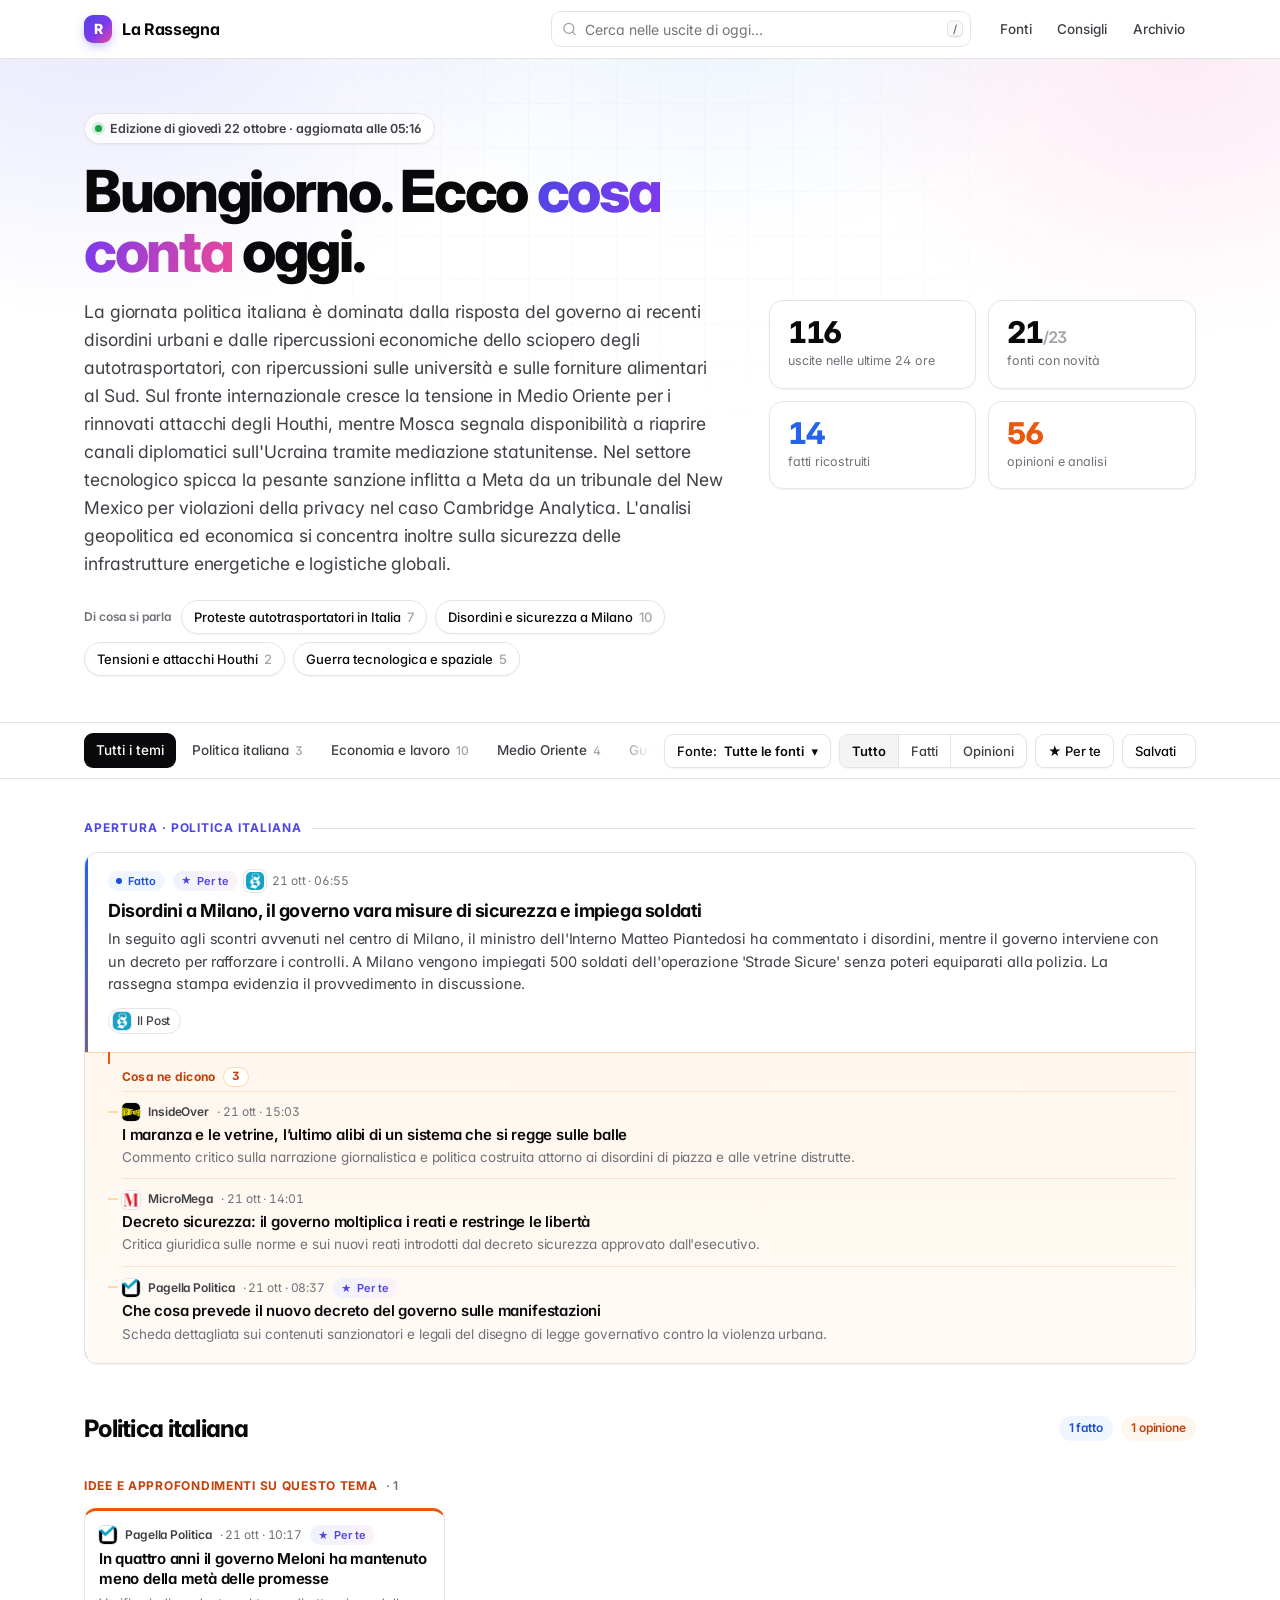
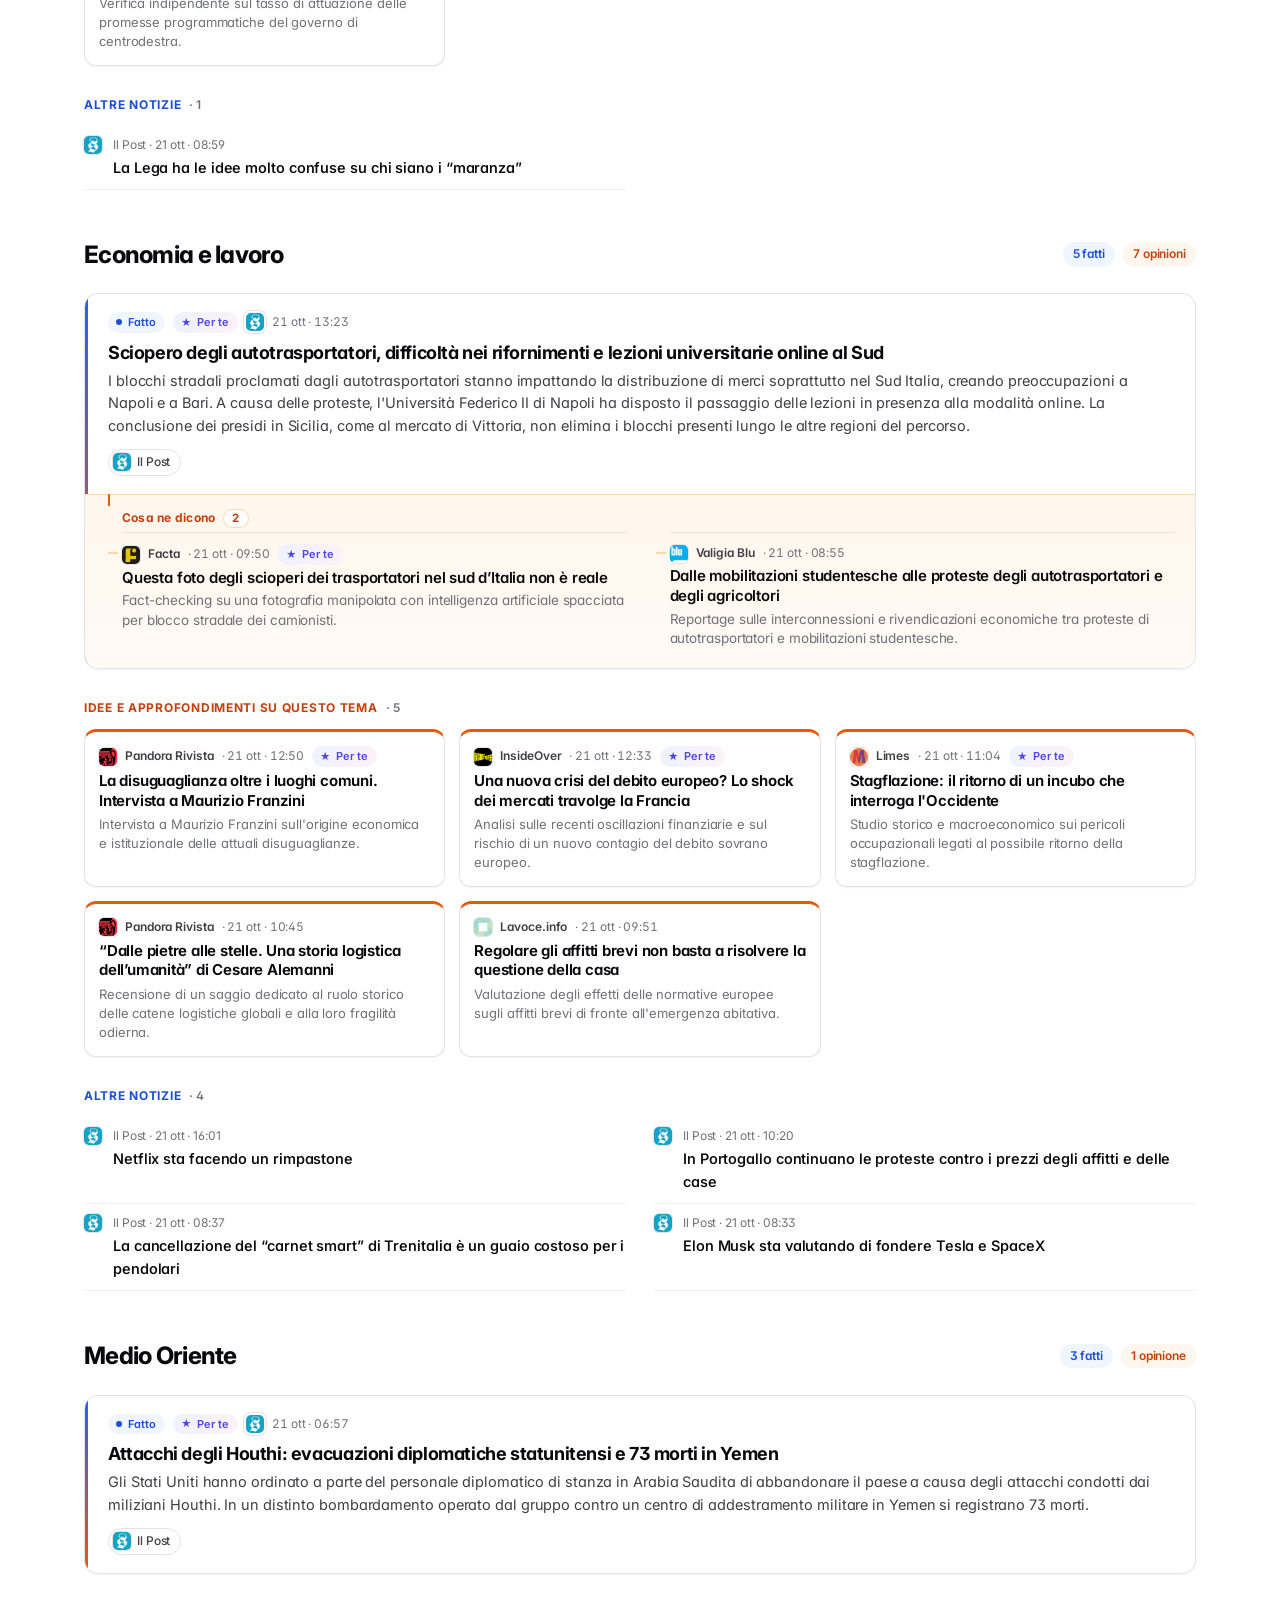
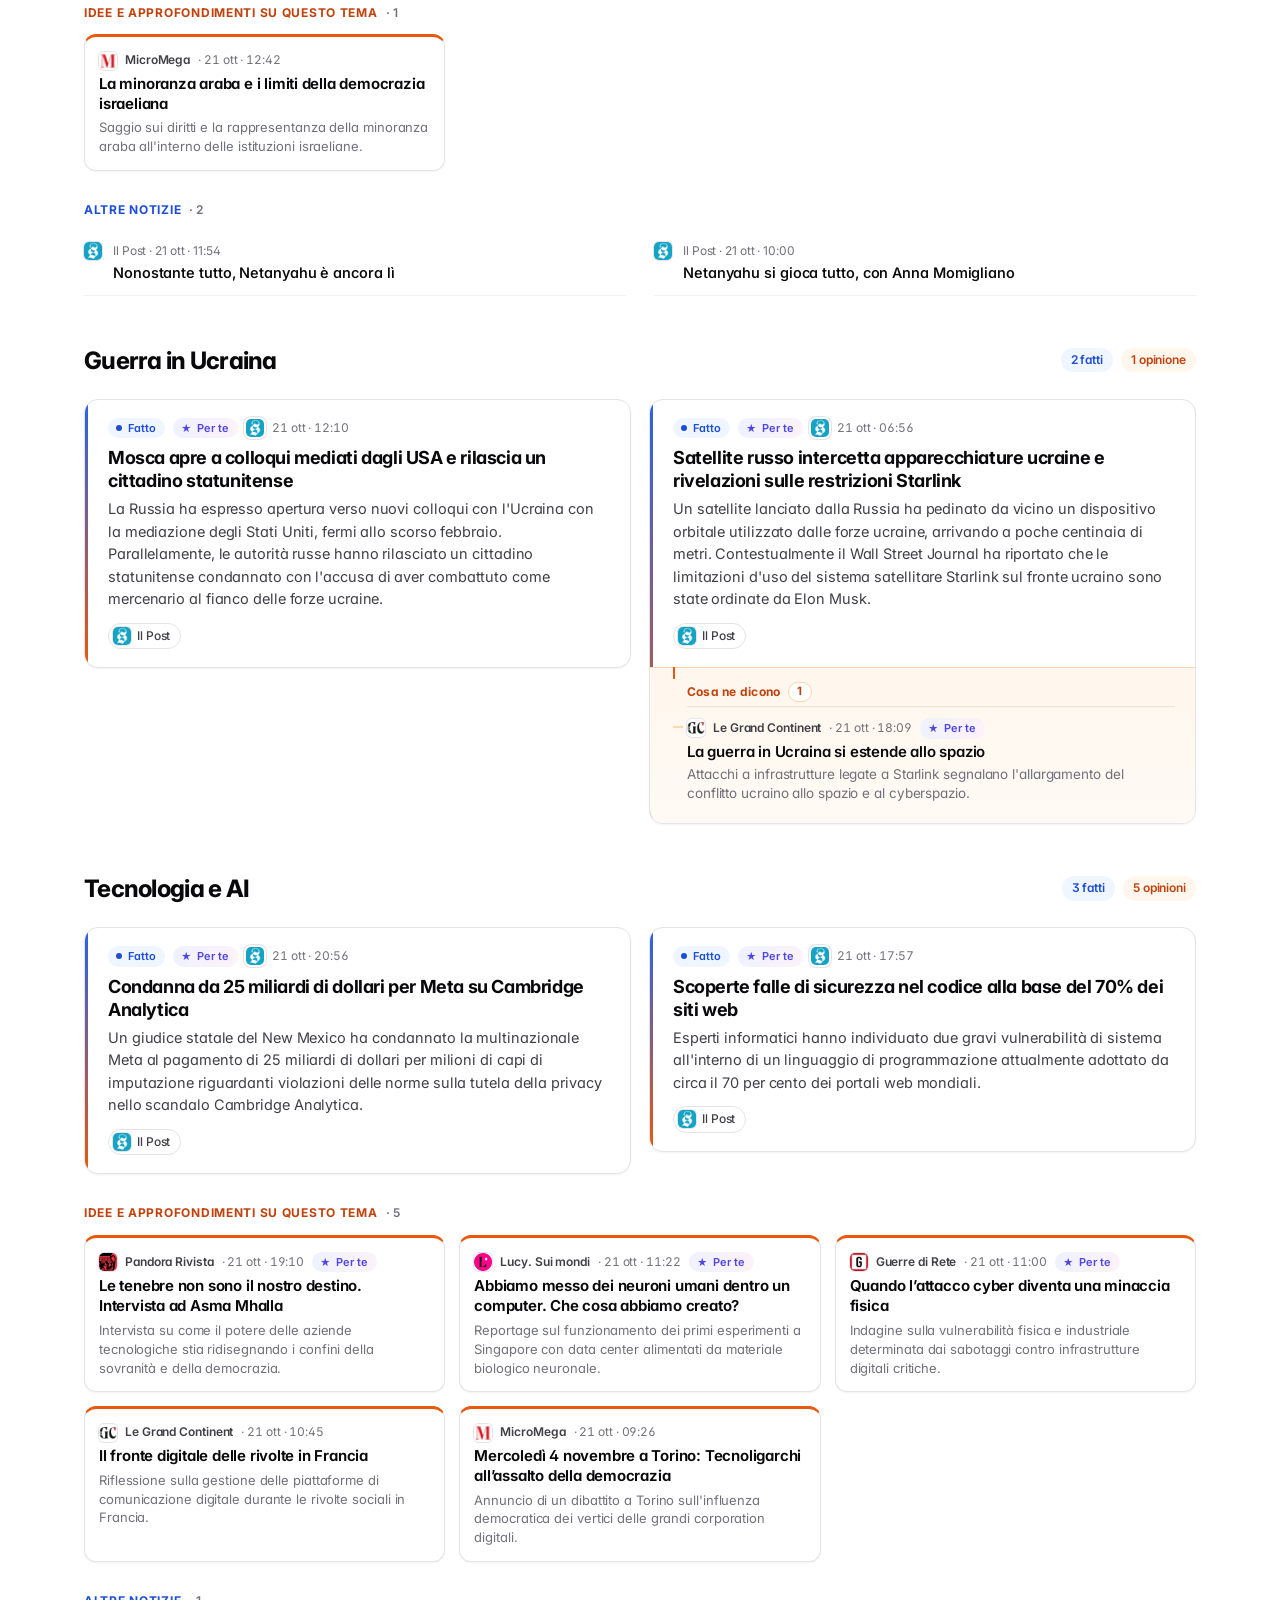
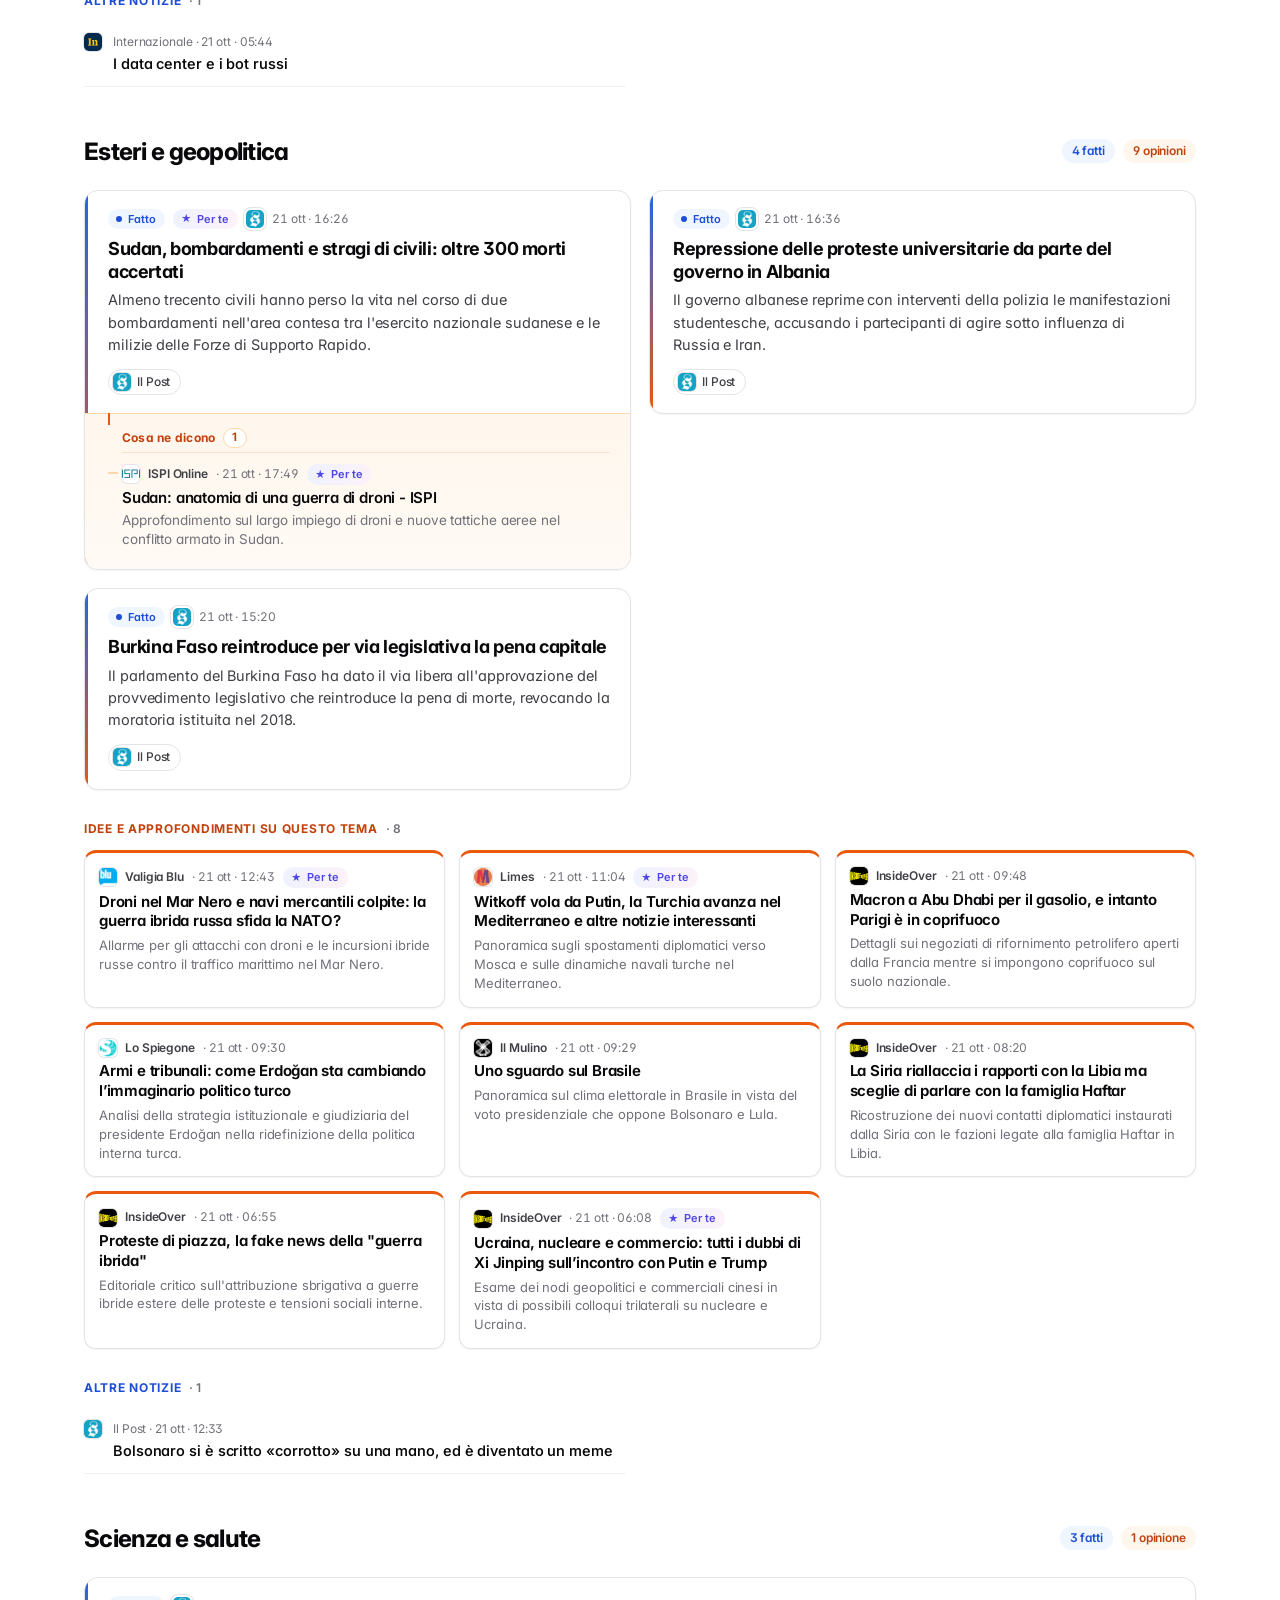
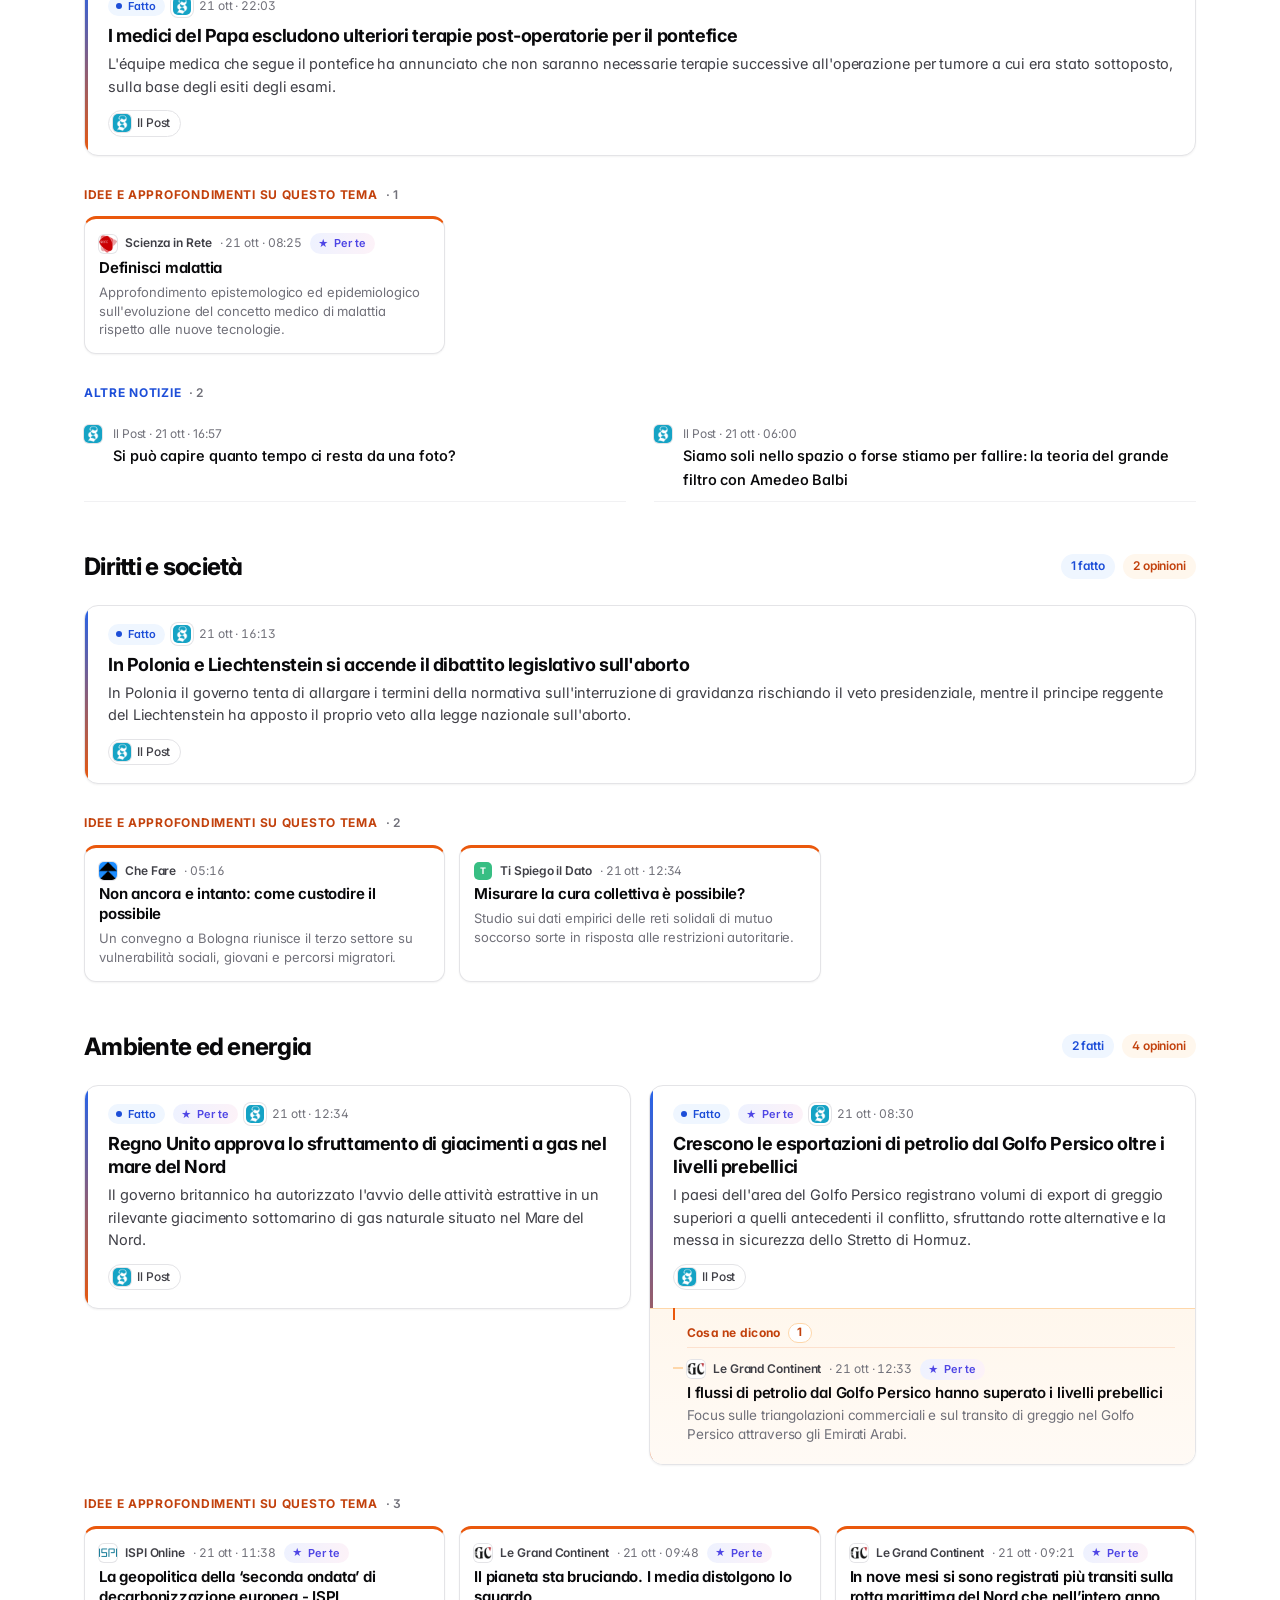
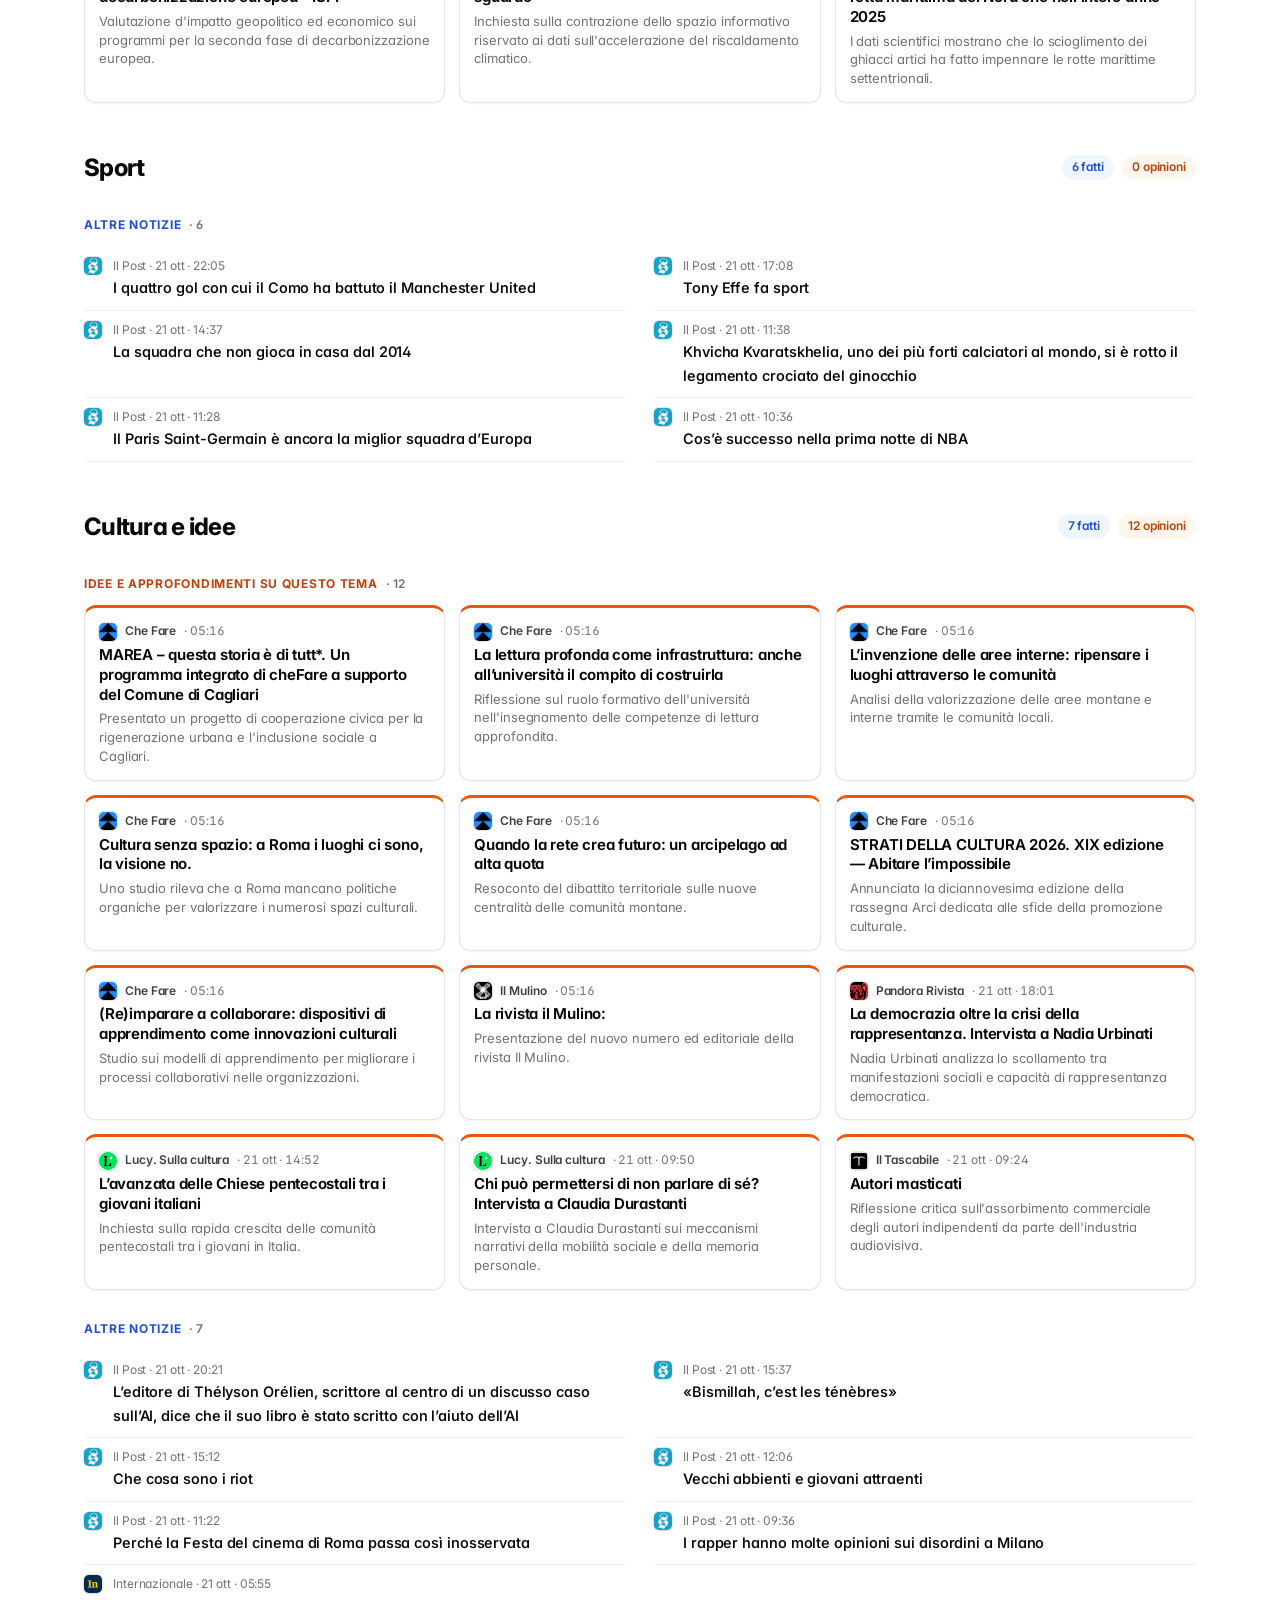
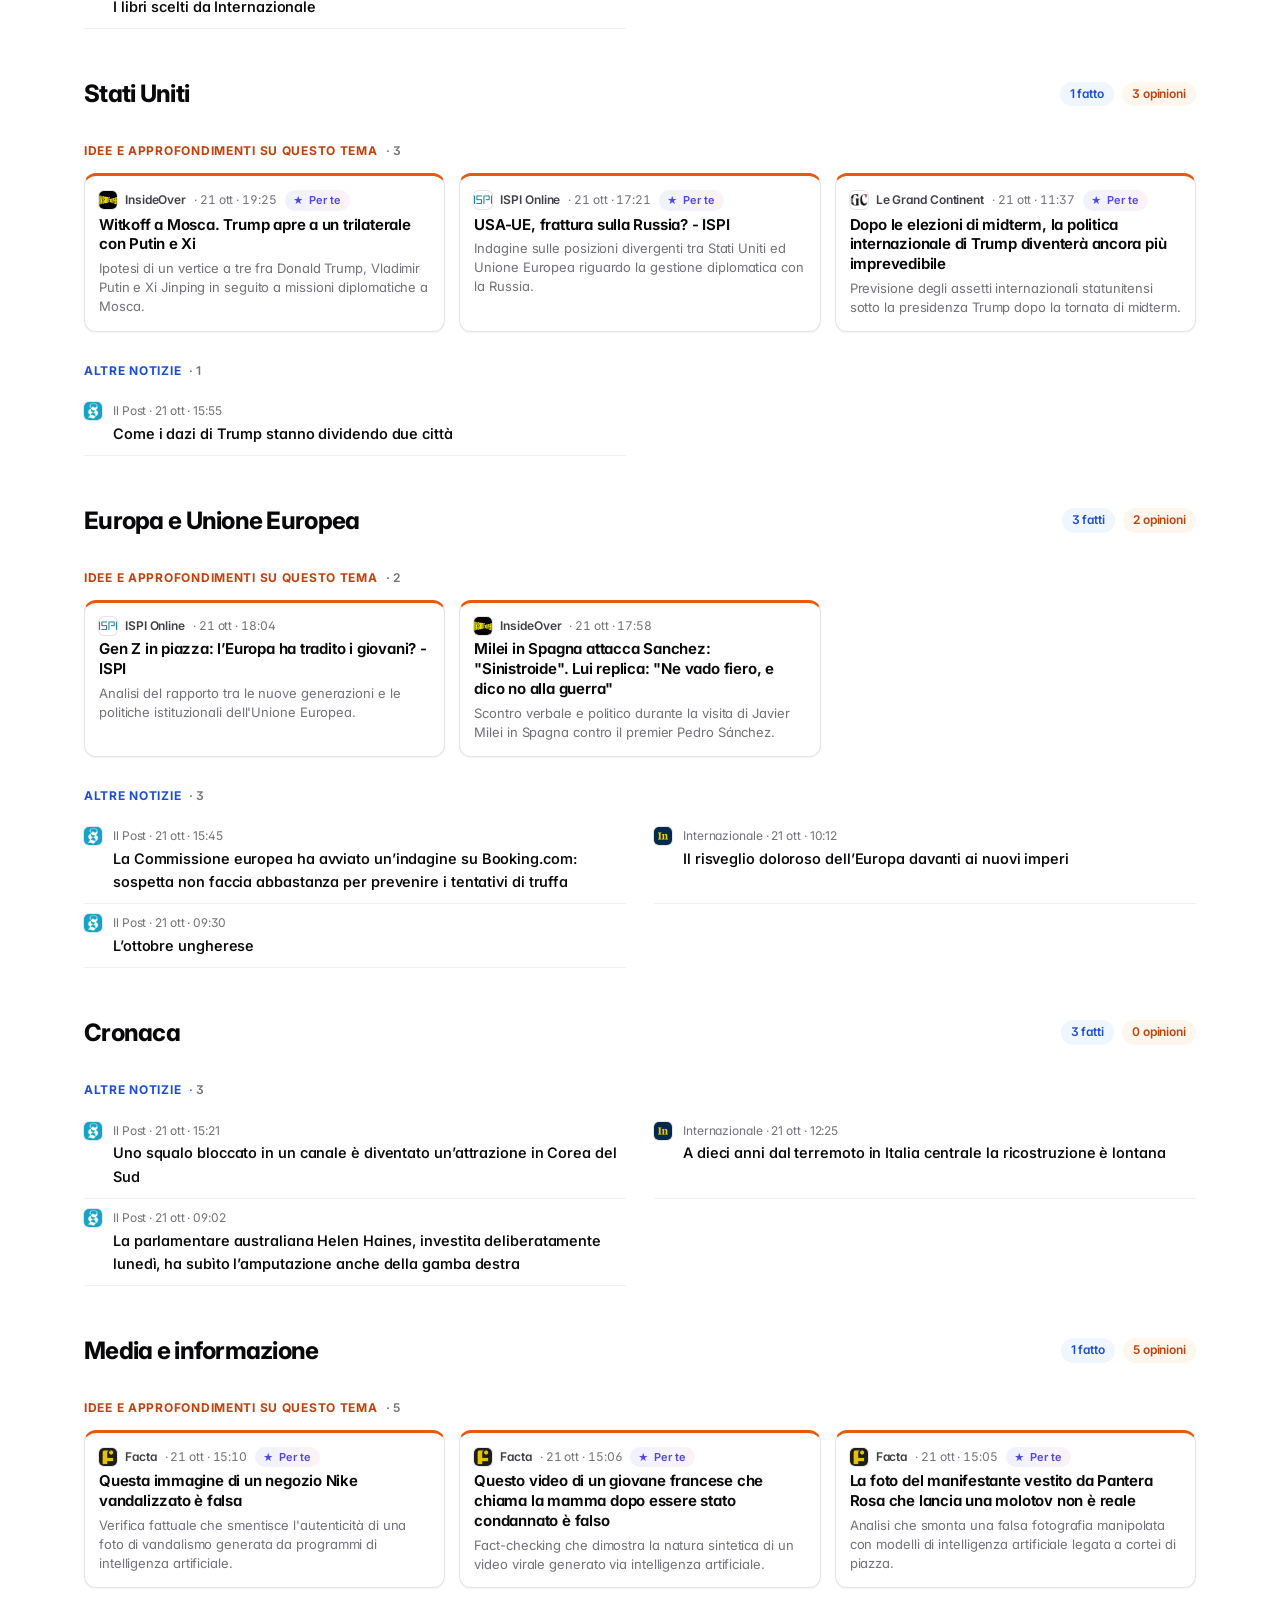
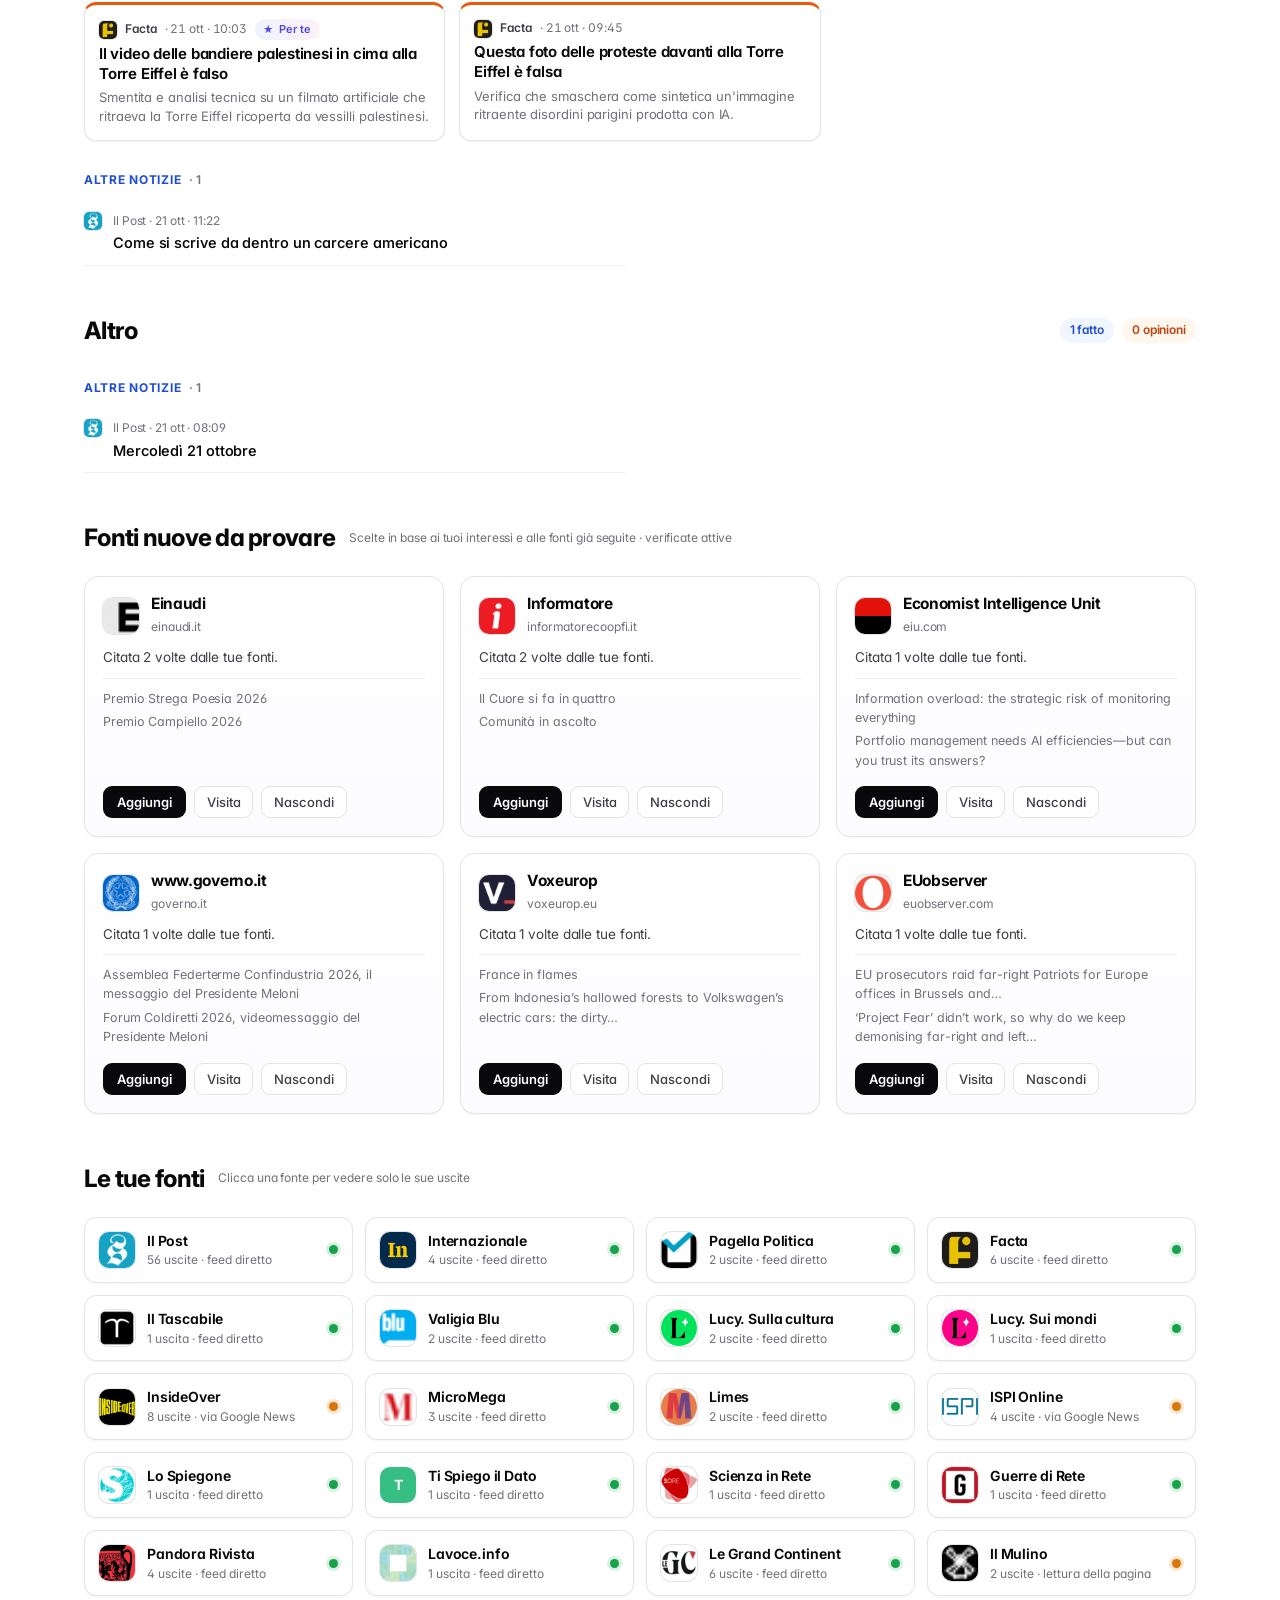
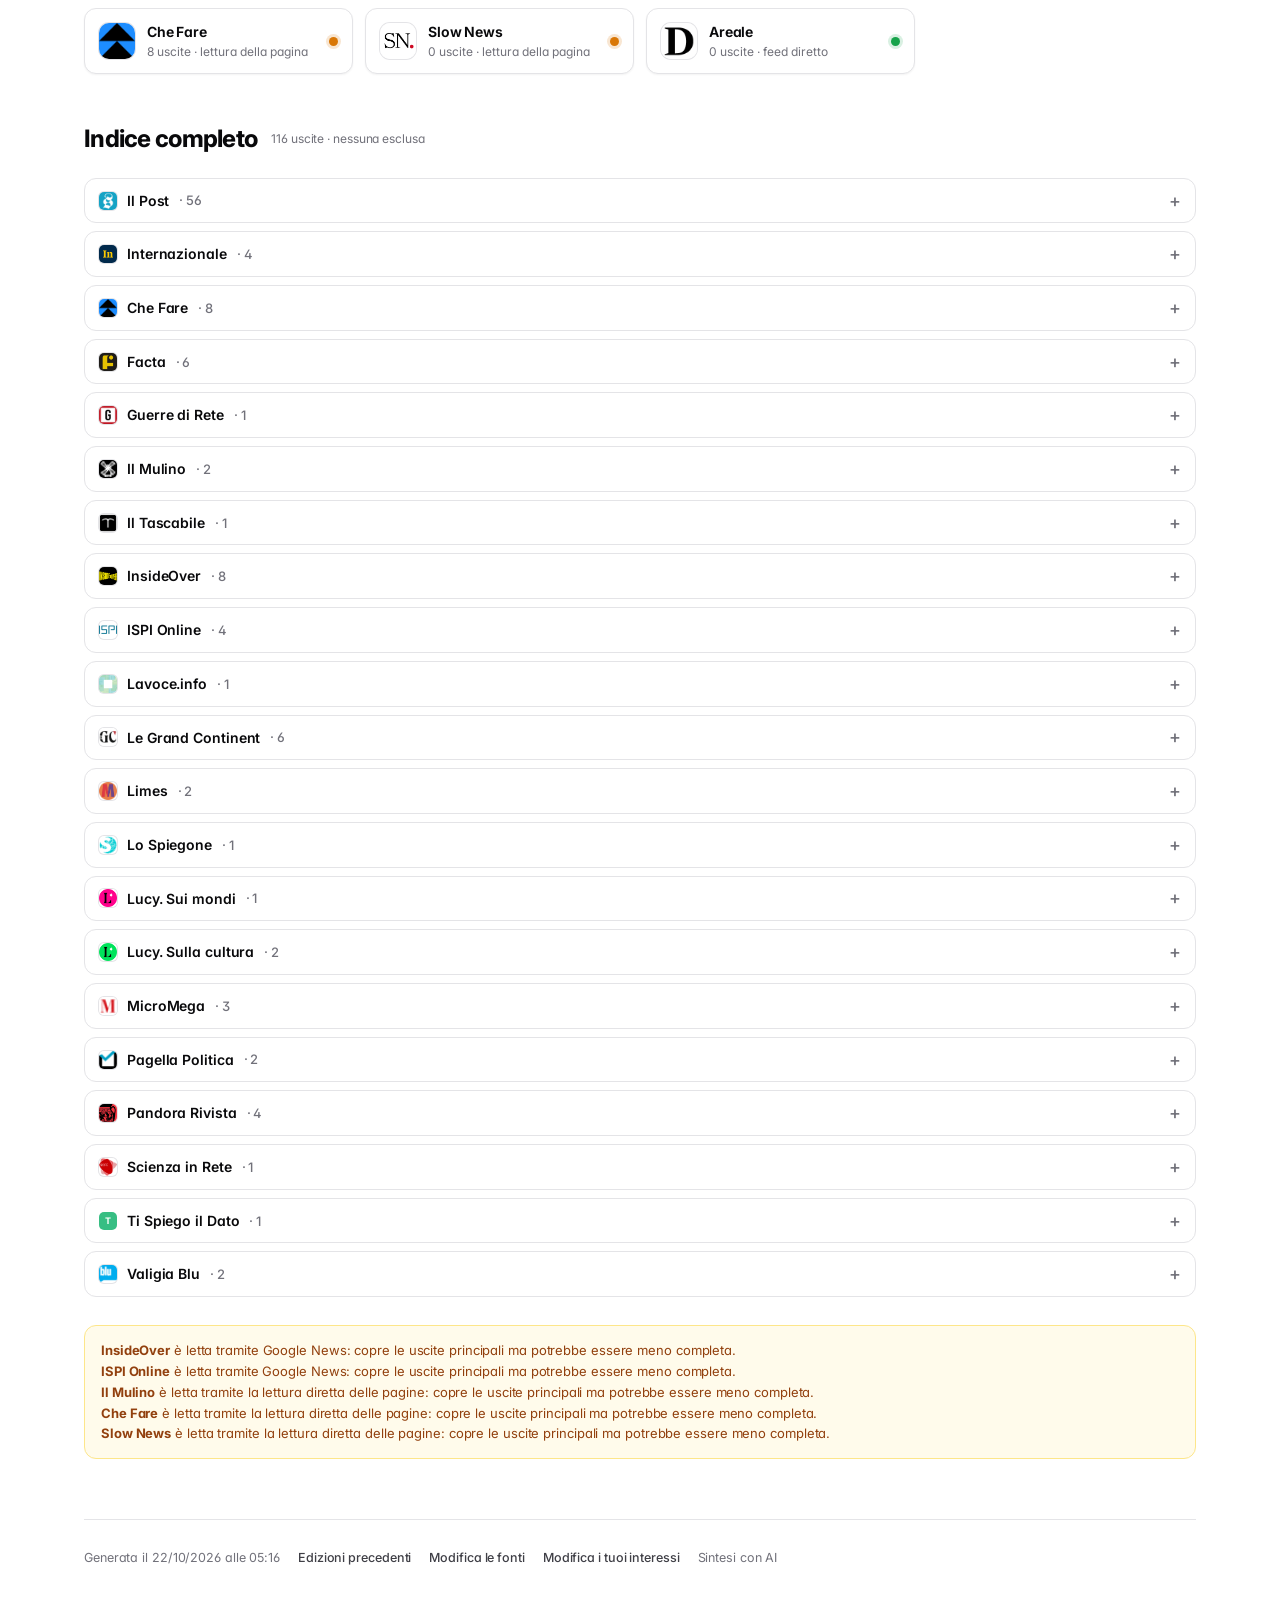
==== docs/archivio/2026-10-22.html @ 778aceac "Edizione del 2026-10-22" ====
<!doctype html><html lang="it"><head><meta charset="utf-8"><meta name="viewport" content="width=device-width,initial-scale=1"><title>La Rassegna — 22/10/2026</title><meta name="color-scheme" content="light"><link rel="preconnect" href="https://fonts.googleapis.com"><link rel="preconnect" href="https://fonts.gstatic.com" crossorigin><link rel="stylesheet" href="https://fonts.googleapis.com/css2?family=Inter:wght@400;500;600;700;800&display=swap"><style>/* La Rassegna — design chiaro: neutri zinc (come shadcn/ui), schede arrotondate, gradienti leggeri (come AstroWind).
   Blu = fatti, arancio = opinioni. Nessuna dipendenza esterna a parte il carattere Inter (con ripiego su quello di sistema). */
:root{
  --bg:#fff;--soft:#fafafa;--soft2:#f4f4f5;--fg:#09090b;--fg2:#3f3f46;--mut:#71717a;--mut2:#a1a1aa;--line:#e4e4e7;--line2:#f1f1f3;
  --brand:#4f46e5;--brand2:#7c3aed;--pink:#ec4899;
  --fact:#2563eb;--fact-ink:#1d4ed8;--fact-soft:#eff6ff;--fact-line:#bfdbfe;
  --op:#ea580c;--op-ink:#c2410c;--op-soft:#fff7ed;--op-line:#fed7aa;
  --ok:#16a34a;--warn:#d97706;--bad:#dc2626;
  --r:14px;--r2:10px;
  --sh1:0 1px 2px rgba(9,9,11,.05);
  --sh2:0 12px 32px -14px rgba(9,9,11,.22),0 2px 8px rgba(9,9,11,.05);
  color-scheme:light;
}
*{box-sizing:border-box}
html{scroll-behavior:smooth;-webkit-text-size-adjust:100%}
body{margin:0;background:var(--bg);color:var(--fg);font:15px/1.55 Inter,ui-sans-serif,-apple-system,"SF Pro Text","Segoe UI",system-ui,sans-serif;
  letter-spacing:-.006em;-webkit-font-smoothing:antialiased;font-feature-settings:"cv11","ss01"}
a{color:inherit;text-decoration:none}
a:hover{text-decoration:none}
img{display:block;max-width:100%}
button{font:inherit;color:inherit;cursor:pointer}
[hidden]{display:none!important}
.wrap{max-width:1160px;margin:0 auto;padding:0 24px}
.sn{font-size:12px;color:var(--mut)}
.num{font-variant-numeric:tabular-nums}

/* ---------- barra superiore ---------- */
.nav{position:sticky;top:0;z-index:30;background:rgba(255,255,255,.78);backdrop-filter:saturate(1.6) blur(14px);-webkit-backdrop-filter:saturate(1.6) blur(14px);border-bottom:1px solid var(--line)}
.nav-in{display:flex;align-items:center;gap:18px;height:58px}
.brand{display:flex;align-items:center;gap:10px;font-weight:700;font-size:16px;letter-spacing:-.02em}
.mark{width:28px;height:28px;border-radius:9px;background:linear-gradient(135deg,var(--brand),var(--brand2) 55%,var(--pink));color:#fff;display:grid;place-items:center;font-weight:800;font-size:14px;box-shadow:0 4px 12px -3px rgba(79,70,229,.5)}
.search{position:relative;flex:1;max-width:420px;margin-left:auto}
.search svg{position:absolute;left:11px;top:50%;transform:translateY(-50%);width:15px;height:15px;color:var(--mut2);pointer-events:none}
.search input{width:100%;height:36px;border:1px solid var(--line);border-radius:10px;background:#fff;padding:0 38px 0 33px;font:inherit;font-size:14px;color:var(--fg);outline:none;transition:border-color .15s,box-shadow .15s}
.search input:focus{border-color:var(--brand);box-shadow:0 0 0 3px rgba(79,70,229,.14)}
.search kbd{position:absolute;right:8px;top:50%;transform:translateY(-50%);font:600 11px Inter,system-ui;color:var(--mut);border:1px solid var(--line);border-bottom-width:2px;border-radius:5px;padding:0 5px;background:var(--soft)}
.links{display:flex;gap:4px}
.links a{font-size:13.5px;font-weight:500;color:var(--fg2);padding:7px 11px;border-radius:8px;transition:background .15s}
.links a:hover{background:var(--soft2)}

/* ---------- presentazione ---------- */
.hero{position:relative;overflow:hidden;border-bottom:1px solid var(--line);
  background:
   radial-gradient(52% 70% at 8% -10%,rgba(99,102,241,.16),transparent 70%),
   radial-gradient(40% 60% at 92% 0%,rgba(236,72,153,.11),transparent 70%),
   radial-gradient(46% 70% at 55% -20%,rgba(59,130,246,.12),transparent 70%),#fff}
.hero:before{content:"";position:absolute;inset:0;background-image:linear-gradient(var(--line2) 1px,transparent 1px),linear-gradient(90deg,var(--line2) 1px,transparent 1px);background-size:44px 44px;mask-image:radial-gradient(70% 90% at 50% 0%,#000,transparent 75%);-webkit-mask-image:radial-gradient(70% 90% at 50% 0%,#000,transparent 75%);opacity:.7;pointer-events:none}
.hero-in{position:relative;display:grid;grid-template-columns:minmax(0,1.5fr) minmax(0,1fr);gap:44px;padding-top:54px;padding-bottom:46px;align-items:center}
.pill{display:inline-flex;align-items:center;gap:8px;font-size:12.5px;font-weight:600;color:var(--fg2);background:rgba(255,255,255,.8);border:1px solid var(--line);border-radius:999px;padding:5px 12px 5px 10px;box-shadow:var(--sh1)}
.dot{width:7px;height:7px;border-radius:50%;background:var(--ok);box-shadow:0 0 0 3px rgba(22,163,74,.18)}
h1{font-size:clamp(34px,5.2vw,58px);line-height:1.03;letter-spacing:-.04em;font-weight:800;margin:18px 0 16px}
h1 em{font-style:normal;background:linear-gradient(100deg,var(--brand),var(--brand2) 45%,var(--pink));-webkit-background-clip:text;background-clip:text;color:transparent}
.lede{font-size:17.5px;line-height:1.6;color:var(--fg2);max-width:62ch;margin:0}
.trends{display:flex;flex-wrap:wrap;align-items:center;gap:8px;margin-top:22px}
.trends .lbl{font-size:12px;font-weight:600;color:var(--mut);margin-right:2px}
.trend{border:1px solid var(--line);background:#fff;border-radius:999px;padding:6px 12px;font-size:13px;font-weight:500;box-shadow:var(--sh1);transition:all .15s}
.trend:hover{border-color:var(--brand);color:var(--brand);transform:translateY(-1px)}
.trend[aria-pressed=true]{background:var(--fg);color:#fff;border-color:var(--fg)}
.trend i{font-style:normal;color:var(--mut2);margin-left:6px}
.stats{display:grid;grid-template-columns:1fr 1fr;gap:12px}
.stat{background:rgba(255,255,255,.82);backdrop-filter:blur(6px);border:1px solid var(--line);border-radius:var(--r);padding:16px 18px;box-shadow:var(--sh1)}
.stat b{display:block;font-size:30px;line-height:1.05;letter-spacing:-.04em;font-weight:800}
.stat span{font-size:12.5px;color:var(--mut)}
.stat.f b{color:var(--fact)}.stat.o b{color:var(--op)}

/* ---------- barra dei filtri ---------- */
.bar{position:sticky;top:58px;z-index:20;background:rgba(255,255,255,.86);backdrop-filter:saturate(1.6) blur(14px);-webkit-backdrop-filter:saturate(1.6) blur(14px);border-bottom:1px solid var(--line)}
.bar-in{display:flex;align-items:center;gap:14px;padding-top:10px;padding-bottom:10px}
.tabs{display:flex;gap:4px;overflow-x:auto;scrollbar-width:none;flex:1;min-width:0;mask-image:linear-gradient(90deg,#000 92%,transparent);-webkit-mask-image:linear-gradient(90deg,#000 92%,transparent);padding-right:24px}
.tabs::-webkit-scrollbar{display:none}
.tab{flex:none;border:0;background:transparent;padding:7px 12px;border-radius:9px;font-size:13.5px;font-weight:500;color:var(--fg2);transition:background .15s,color .15s;white-space:nowrap}
.tab:hover{background:var(--soft2)}
.tab[aria-pressed=true]{background:var(--fg);color:#fff}
.tab i{font-style:normal;color:var(--mut2);margin-left:6px;font-size:12px}
.tab[aria-pressed=true] i{color:rgba(255,255,255,.6)}
.ctrls{display:flex;align-items:center;gap:8px;flex:none}
.btn,.toggle{height:34px;border:1px solid var(--line);background:#fff;border-radius:9px;padding:0 12px;font-size:13px;font-weight:500;display:inline-flex;align-items:center;gap:7px;box-shadow:var(--sh1);transition:border-color .15s,background .15s}
.btn:hover,.toggle:hover{border-color:var(--ring,#c4c4cc);background:var(--soft)}
.toggle[aria-pressed=true]{background:var(--brand);border-color:var(--brand);color:#fff}
.toggle .n{font-size:11.5px;opacity:.75}
.seg{display:inline-flex;border:1px solid var(--line);border-radius:9px;overflow:hidden;background:#fff;box-shadow:var(--sh1)}
.seg button{height:32px;border:0;background:transparent;padding:0 12px;font-size:13px;font-weight:500;color:var(--fg2)}
.seg button+button{border-left:1px solid var(--line)}
.seg button[aria-pressed=true]{background:var(--soft2);color:var(--fg);font-weight:600}
.seg button[data-kind=fatti][aria-pressed=true]{background:var(--fact-soft);color:var(--fact-ink)}
.seg button[data-kind=opinioni][aria-pressed=true]{background:var(--op-soft);color:var(--op-ink)}
.pop{position:relative}
.menu{position:absolute;right:0;top:calc(100% + 8px);width:300px;max-height:420px;overflow:auto;background:#fff;border:1px solid var(--line);border-radius:12px;box-shadow:var(--sh2);padding:6px;z-index:40}
.menu h6{margin:8px 10px 4px;font-size:11px;letter-spacing:.06em;text-transform:uppercase;color:var(--mut);font-weight:600}
.menu button{width:100%;display:flex;align-items:center;gap:10px;border:0;background:transparent;border-radius:8px;padding:7px 10px;text-align:left;font-size:13.5px}
.menu button:hover{background:var(--soft2)}
.menu button[aria-pressed=true]{background:var(--soft2);font-weight:600}
.menu button i{margin-left:auto;font-style:normal;color:var(--mut);font-size:12px}
.menu button[disabled]{opacity:.45;cursor:default}
.reset{border:0;background:none;color:var(--brand);font-size:13px;font-weight:600;padding:0 4px}
.stato-filtri{padding:0 0 10px;font-size:12.5px;color:var(--mut)}

/* ---------- loghi ---------- */
.lg{width:18px;height:18px;border-radius:5px;object-fit:contain;background:#fff;flex:none;box-shadow:0 0 0 1px var(--line)}
.lg.xl{width:36px;height:36px;border-radius:10px}
.lg.fb{display:inline-grid;place-items:center;color:#fff;font-weight:700;font-size:9px;box-shadow:none}
.lg.xl.fb{font-size:14px}
.stack{display:inline-flex}
.stack .lg{margin-left:-5px;box-shadow:0 0 0 2px #fff,0 0 0 3px var(--line)}
.stack .lg:first-child{margin-left:0}

/* ---------- etichette ---------- */
.badge{display:inline-flex;align-items:center;gap:6px;font-size:11px;font-weight:600;border-radius:999px;padding:2px 9px 2px 8px;line-height:1.5;letter-spacing:0}
.badge:before{content:"";width:6px;height:6px;border-radius:50%;background:currentColor}
.badge.f{background:var(--fact-soft);color:var(--fact-ink)}
.badge.o{background:var(--op-soft);color:var(--op-ink)}
.badge.per{background:linear-gradient(100deg,#eef2ff,#fdf2f8);color:var(--brand)}
.badge.per:before{content:"★";width:auto;height:auto;background:none;font-size:10px}
.badge.ok{background:#f0fdf4;color:#15803d}.badge.warn{background:#fffbeb;color:#b45309}.badge.bad{background:#fef2f2;color:#b91c1c}

/* ---------- sezioni ---------- */
main{padding-bottom:40px}
section.sez{padding-top:46px;scroll-margin-top:130px}
.sez-h{display:flex;align-items:center;gap:14px;margin-bottom:20px;flex-wrap:wrap}
.sez-h h2{margin:0;font-size:24px;font-weight:750;letter-spacing:-.03em}
.sez-h .cnt{display:flex;gap:8px;margin-left:auto}
.cnt b{font-size:12px;font-weight:600;border-radius:999px;padding:3px 10px}
.cnt .f{background:var(--fact-soft);color:var(--fact-ink)}.cnt .o{background:var(--op-soft);color:var(--op-ink)}
.grid{display:grid;grid-template-columns:repeat(2,minmax(0,1fr));gap:18px;align-items:start}
.grid .dossier:only-child{grid-column:1/-1}
.grid .dossier:only-child .thread{columns:2 320px;column-gap:28px}
.grid .dossier:only-child .thread-h{column-span:all}
.grid .dossier:only-child .op{break-inside:avoid}
.eyebrow{display:flex;align-items:center;gap:10px;margin:40px 0 14px;font-size:12px;font-weight:700;letter-spacing:.08em;text-transform:uppercase;color:var(--brand)}
.eyebrow:after{content:"";flex:1;height:1px;background:var(--line)}

/* ---------- fatto con le sue opinioni ---------- */
.dossier{position:relative;background:#fff;border:1px solid var(--line);border-radius:var(--r);box-shadow:var(--sh1);overflow:hidden;
  transition:box-shadow .2s,border-color .2s,transform .2s}
.dossier:hover{box-shadow:var(--sh2);border-color:#d4d4d8;transform:translateY(-1px)}
.dossier:before{content:"";position:absolute;left:0;top:0;bottom:0;width:3px;background:linear-gradient(180deg,var(--fact),var(--op))}
.fact{display:flex;gap:16px;justify-content:space-between;align-items:flex-start;padding:18px 20px 18px 23px}
.fact-body{min-width:0}
.meta{display:flex;align-items:center;gap:8px;flex-wrap:wrap;margin-bottom:8px;font-size:12px;color:var(--mut)}
.dossier h3{margin:0 0 6px;font-size:18px;line-height:1.28;font-weight:700;letter-spacing:-.022em}
.dossier h3 a:hover,.op .t:hover,.fcard .t:hover,.oth a:hover{color:var(--brand)}
.txt{margin:0;color:var(--fg2);font-size:14.5px;line-height:1.55}
.chips{display:flex;flex-wrap:wrap;gap:6px;margin-top:12px}
.schip{display:inline-flex;align-items:center;gap:6px;border:1px solid var(--line);background:#fff;border-radius:999px;padding:3px 10px 3px 4px;font-size:12px;font-weight:500;color:var(--fg2);transition:all .15s}
.schip:hover{border-color:var(--fact);color:var(--fact-ink);background:var(--fact-soft)}
.thumb{flex:none;display:block;border-radius:10px;overflow:hidden;background:var(--soft2);width:96px;height:96px;box-shadow:0 0 0 1px var(--line)}
.thumb img{width:100%;height:100%;object-fit:cover;transition:transform .35s}
.dossier:hover .thumb img,.op:hover .thumb img,.fcard:hover .thumb img{transform:scale(1.05)}
.thumb.sm{width:56px;height:56px;border-radius:8px}
.thread{background:linear-gradient(180deg,var(--op-soft),#fffaf5);border-top:1px solid var(--op-line);padding:12px 20px 8px 23px;position:relative}
.thread:before{content:"";position:absolute;left:23px;top:-1px;width:2px;height:12px;background:var(--op)}
.thread-h{display:flex;align-items:center;gap:8px;margin:2px 0 4px 14px;font-size:12px;font-weight:700;color:var(--op-ink);letter-spacing:.02em}
.thread-h b{background:#fff;border:1px solid var(--op-line);border-radius:999px;padding:0 8px;font-size:11.5px}
.op{display:flex;gap:12px;padding:11px 0;border-top:1px solid rgba(234,88,12,.14);margin-left:14px;position:relative}
.op:first-of-type{border-top:0}
.op:before{content:"";position:absolute;left:-14px;top:19px;width:10px;height:2px;background:var(--op-line)}
.op-body{min-width:0;flex:1}
.op .meta{margin-bottom:3px}
.op .who{font-weight:600;color:var(--fg2)}
.op .t{display:block;font-size:15px;line-height:1.35;font-weight:600;letter-spacing:-.012em}
.op p{margin:3px 0 0;font-size:13.5px;line-height:1.45;color:var(--mut)}

/* collegamenti in contesto (filtri attivi) */
.dossier.ctx .txt,.dossier.ctx .chips,.dossier.ctx .thumb,.dossier.ctx .meta{display:none}
.dossier.ctx h3{font-size:14px;color:var(--mut);font-weight:600;margin:0}
.dossier.ctx .fact{padding-top:12px;padding-bottom:12px}

/* ---------- opinioni senza un fatto, notizie minori ---------- */
.sub{margin-top:30px}
.sub-h{display:flex;align-items:center;gap:8px;margin-bottom:12px;font-size:12px;font-weight:700;letter-spacing:.06em;text-transform:uppercase}
.sub-h.o{color:var(--op-ink)}.sub-h.f{color:var(--fact-ink)}
.sub-h b{font-weight:600;color:var(--mut);text-transform:none;letter-spacing:0}
.fcards{display:grid;grid-template-columns:repeat(3,minmax(0,1fr));gap:14px}
.fcard{display:flex;gap:12px;background:#fff;border:1px solid var(--line);border-top:3px solid var(--op);border-radius:12px;padding:14px;box-shadow:var(--sh1);transition:box-shadow .2s,transform .2s,border-color .2s;position:relative}
.fcard:hover{box-shadow:var(--sh2);transform:translateY(-1px);border-color:#d4d4d8;border-top-color:var(--op)}
.fcard .t{display:block;font-size:15px;line-height:1.32;font-weight:650;letter-spacing:-.014em}
.fcard p{margin:5px 0 0;font-size:13px;line-height:1.45;color:var(--mut);display:-webkit-box;-webkit-line-clamp:3;-webkit-box-orient:vertical;overflow:hidden}
.fcard .meta{margin-bottom:4px}
.oth{list-style:none;margin:0;padding:0;display:grid;grid-template-columns:repeat(2,minmax(0,1fr));gap:0 28px}
.oth li{display:flex;gap:11px;align-items:flex-start;padding:10px 0;border-bottom:1px solid var(--line2);position:relative}
.oth a{font-size:14.5px;line-height:1.38;font-weight:550}
.oth .sn{display:block;margin-bottom:1px}

/* ---------- azioni sugli articoli ---------- */
.acts{position:absolute;top:10px;right:10px;display:flex;gap:2px;opacity:0;transition:opacity .15s;background:rgba(255,255,255,.92);border:1px solid var(--line);border-radius:9px;padding:2px;box-shadow:var(--sh1)}
.dossier:hover>.acts,.fcard:hover .acts,.op:hover .acts,.oth li:hover .acts,.acts.on{opacity:1}
.op .acts{top:8px;right:0}.oth .acts{top:6px;right:0}
.ic{width:28px;height:28px;border:0;background:transparent;border-radius:7px;display:grid;place-items:center;color:var(--mut);transition:background .15s,color .15s}
.ic:hover{background:var(--soft2);color:var(--fg)}
.ic svg{width:15px;height:15px}
.ic[aria-pressed=true][data-act=up]{color:var(--ok)}.ic[aria-pressed=true][data-act=down]{color:var(--bad)}.ic[aria-pressed=true][data-act=save]{color:var(--brand)}
.ic[aria-pressed=true]{background:var(--soft2)}
.letto h3 a,.letto .t,.letto.oth a{color:var(--mut2)}
.letto .txt,.letto p{color:var(--mut2)}

/* ---------- fonti ---------- */
.fonti-grid{display:grid;grid-template-columns:repeat(auto-fill,minmax(230px,1fr));gap:12px}
.fonte{display:flex;align-items:center;gap:12px;background:#fff;border:1px solid var(--line);border-radius:12px;padding:12px 14px;text-align:left;box-shadow:var(--sh1);transition:all .15s;width:100%}
.fonte:hover{border-color:#d4d4d8;box-shadow:var(--sh2);transform:translateY(-1px)}
.fonte b{display:block;font-size:14px;font-weight:650;letter-spacing:-.01em}
.fonte span{display:block;font-size:12px;color:var(--mut)}
.fonte .st{margin-left:auto;flex:none}
.stato-dot{width:9px;height:9px;border-radius:50%;background:var(--ok);box-shadow:0 0 0 3px rgba(22,163,74,.16)}
.stato-dot.warn{background:var(--warn);box-shadow:0 0 0 3px rgba(217,119,6,.18)}.stato-dot.bad{background:var(--bad);box-shadow:0 0 0 3px rgba(220,38,38,.16)}

/* ---------- fonti consigliate ---------- */
.sugg-grid{display:grid;grid-template-columns:repeat(3,minmax(0,1fr));gap:16px}
.sugg{background:linear-gradient(180deg,#fff,#fcfcff);border:1px solid var(--line);border-radius:var(--r);padding:18px;box-shadow:var(--sh1);display:flex;flex-direction:column;gap:10px;transition:all .2s}
.sugg:hover{box-shadow:var(--sh2);transform:translateY(-1px)}
.sugg-top{display:flex;gap:12px;align-items:center}
.sugg-top b{display:block;font-size:15.5px;font-weight:700;letter-spacing:-.02em;line-height:1.2}
.sugg-top span{font-size:12px;color:var(--mut)}
.sugg p{margin:0;font-size:13.5px;color:var(--fg2);line-height:1.5}
.sugg ul{margin:0;padding:0;list-style:none;font-size:12.5px;color:var(--mut);border-top:1px solid var(--line2);padding-top:8px}
.sugg li{padding:2px 0}.sugg li a:hover{color:var(--brand)}
.sugg-act{display:flex;gap:8px;margin-top:auto;padding-top:4px;flex-wrap:nowrap}.sugg-act>*{white-space:nowrap}
.btn-p{height:32px;border:0;border-radius:9px;background:var(--fg);color:#fff;padding:0 14px;font-size:13px;font-weight:600;transition:background .15s}
.btn-p:hover{background:var(--brand)}
.btn-g{height:32px;border:1px solid var(--line);border-radius:9px;background:#fff;color:var(--fg2);padding:0 12px;font-size:13px;font-weight:500}
.btn-g:hover{background:var(--soft2)}

/* ---------- indice completo, avvisi, piè di pagina ---------- */
.full details{border:1px solid var(--line);border-radius:12px;margin-bottom:8px;background:#fff;overflow:hidden}
.full summary{display:flex;align-items:center;gap:10px;cursor:pointer;list-style:none;padding:11px 14px;font-size:14px;font-weight:600}
.full summary::-webkit-details-marker{display:none}
.full summary:after{content:"+";margin-left:auto;color:var(--mut);font-weight:500;font-size:18px;line-height:1}
.full details[open] summary:after{content:"–"}
.full summary i{font-style:normal;color:var(--mut);font-weight:500;font-size:13px}
.full ul{list-style:none;margin:0;padding:0 14px 10px}
.full li{padding:6px 0 6px 12px;font-size:14px;line-height:1.4;border-left:2px solid var(--fact-line);margin-top:4px}
.full li.p{border-left-color:var(--op-line)}
.full li span{font-size:11.5px;color:var(--mut);margin-right:8px}
.full li a:hover{color:var(--brand)}
.avvisi{margin-top:28px;border:1px solid #fde68a;background:#fffbeb;border-radius:12px;padding:14px 16px;font-size:13px;color:#92400e;line-height:1.6}
.avvisi b{font-weight:700}
.foot{margin-top:60px;border-top:1px solid var(--line);padding:28px 0 60px;font-size:12.5px;color:var(--mut);display:flex;gap:18px;flex-wrap:wrap;align-items:center}
.foot a{color:var(--fg2);font-weight:500}.foot a:hover{color:var(--brand)}
.vuoto{border:1px dashed var(--line);border-radius:var(--r);padding:48px 20px;text-align:center;color:var(--mut);margin-top:30px}
.toast{position:fixed;left:50%;bottom:26px;transform:translate(-50%,20px);background:var(--fg);color:#fff;padding:11px 18px;border-radius:11px;font-size:13.5px;opacity:0;pointer-events:none;transition:all .25s;z-index:60;box-shadow:var(--sh2);max-width:90vw}
.toast.on{opacity:1;transform:translate(-50%,0)}

/* ---------- movimento ---------- */
.js .rv{opacity:0;transform:translateY(10px);transition:opacity .5s ease,transform .5s ease}
.js .rv.in{opacity:1;transform:none}
@media (prefers-reduced-motion:reduce){.js .rv{opacity:1;transform:none;transition:none}*{transition:none!important;scroll-behavior:auto!important}}

/* ---------- adattamento ---------- */
@media(max-width:1000px){.hero-in{grid-template-columns:1fr;gap:26px;padding-top:36px}.stats{grid-template-columns:repeat(4,1fr)}.fcards,.sugg-grid{grid-template-columns:repeat(2,minmax(0,1fr))}.bar-in{flex-wrap:wrap}.ctrls{flex-wrap:wrap}}
@media(max-width:820px){.grid,.oth{grid-template-columns:1fr}.stats{grid-template-columns:repeat(2,1fr)}.links{display:none}.search{max-width:none}.bar{position:static}}
@media(max-width:600px){.lede{font-size:15.5px;line-height:1.55}h1{font-size:34px}.wrap{padding:0 16px}.fcards,.sugg-grid{grid-template-columns:1fr}.thumb{width:72px;height:72px}.fact{padding:16px 16px 16px 19px;gap:12px}.thread{padding-left:19px;padding-right:14px}.acts{opacity:1;background:none;border:0;box-shadow:none}.nav-in{gap:10px}.brand span:last-child{display:none}.menu{position:fixed;left:12px;right:12px;width:auto;top:auto;bottom:12px}}
</style></head><body><header class="nav"><div class="wrap nav-in"><a class="brand" href="../"><span class="mark">R</span><span>La Rassegna</span></a><label class="search"><svg viewBox="0 0 24 24" fill="none" stroke="currentColor" stroke-width="2" stroke-linecap="round" stroke-linejoin="round"><circle cx="11" cy="11" r="8"/><path d="m21 21-4.3-4.3"/></svg><input id="q" type="search" placeholder="Cerca nelle uscite di oggi…" autocomplete="off"><kbd>/</kbd></label><nav class="links"><a href="#fonti">Fonti</a><a href="#consigli">Consigli</a><a href="./">Archivio</a></nav></div></header><section class="hero"><div class="wrap hero-in"><div><span class="pill"><span class="dot"></span>Edizione di giovedì 22 ottobre · aggiornata alle 05:16</span><h1>Buongiorno. Ecco <em>cosa conta</em> oggi.</h1><p class="lede">La giornata politica italiana è dominata dalla risposta del governo ai recenti disordini urbani e dalle ripercussioni economiche dello sciopero degli autotrasportatori, con ripercussioni sulle università e sulle forniture alimentari al Sud. Sul fronte internazionale cresce la tensione in Medio Oriente per i rinnovati attacchi degli Houthi, mentre Mosca segnala disponibilità a riaprire canali diplomatici sull&#x27;Ucraina tramite mediazione statunitense. Nel settore tecnologico spicca la pesante sanzione inflitta a Meta da un tribunale del New Mexico per violazioni della privacy nel caso Cambridge Analytica. L&#x27;analisi geopolitica ed economica si concentra inoltre sulla sicurezza delle infrastrutture energetiche e logistiche globali.</p><div class="trends"><span class="lbl">Di cosa si parla</span><button class="trend" data-trend="t0">Proteste autotrasportatori in Italia<i>7</i></button><button class="trend" data-trend="t1">Disordini e sicurezza a Milano<i>10</i></button><button class="trend" data-trend="t2">Tensioni e attacchi Houthi<i>2</i></button><button class="trend" data-trend="t3">Guerra tecnologica e spaziale<i>5</i></button></div></div><div class="stats"><div class="stat"><b class="num">116</b><span>uscite nelle ultime 24 ore</span></div><div class="stat"><b class="num">21<small style="font-size:16px;color:var(--mut2);font-weight:600">/23</small></b><span>fonti con novità</span></div><div class="stat f"><b class="num">14</b><span>fatti ricostruiti</span></div><div class="stat o"><b class="num">56</b><span>opinioni e analisi</span></div></div></div></section><div class="bar"><div class="wrap"><div class="bar-in"><div class="tabs"><button class="tab" data-tema="" aria-pressed="true">Tutti i temi</button><button class="tab" data-tema="Politica italiana" aria-pressed="false">Politica italiana<i>3</i></button><button class="tab" data-tema="Economia e lavoro" aria-pressed="false">Economia e lavoro<i>10</i></button><button class="tab" data-tema="Medio Oriente" aria-pressed="false">Medio Oriente<i>4</i></button><button class="tab" data-tema="Guerra in Ucraina" aria-pressed="false">Guerra in Ucraina<i>2</i></button><button class="tab" data-tema="Tecnologia e AI" aria-pressed="false">Tecnologia e AI<i>8</i></button><button class="tab" data-tema="Esteri e geopolitica" aria-pressed="false">Esteri e geopolitica<i>12</i></button><button class="tab" data-tema="Scienza e salute" aria-pressed="false">Scienza e salute<i>4</i></button><button class="tab" data-tema="Diritti e società" aria-pressed="false">Diritti e società<i>3</i></button><button class="tab" data-tema="Ambiente ed energia" aria-pressed="false">Ambiente ed energia<i>5</i></button><button class="tab" data-tema="Sport" aria-pressed="false">Sport<i>6</i></button><button class="tab" data-tema="Cultura e idee" aria-pressed="false">Cultura e idee<i>19</i></button><button class="tab" data-tema="Stati Uniti" aria-pressed="false">Stati Uniti<i>4</i></button><button class="tab" data-tema="Europa e Unione Europea" aria-pressed="false">Europa e Unione Europea<i>5</i></button><button class="tab" data-tema="Cronaca" aria-pressed="false">Cronaca<i>3</i></button><button class="tab" data-tema="Media e informazione" aria-pressed="false">Media e informazione<i>6</i></button><button class="tab" data-tema="Altro" aria-pressed="false">Altro<i>1</i></button></div><div class="ctrls"><div class="pop"><button class="btn" id="btn-fonti">Fonte: <b id="fonte-lbl" style="font-weight:600">Tutte le fonti</b> ▾</button><div class="menu" hidden><h6>Notizie</h6><button data-fsrc-btn="Il Post" aria-pressed="false"><img class="lg " src="../logos/il-post.png" alt="" loading="lazy" onerror="this.outerHTML='<span class=&quot;lg fb &quot; style=&quot;background:hsl(38 55% 48%)&quot;>I</span>'">Il Post<i>56</i></button><button data-fsrc-btn="Internazionale" aria-pressed="false"><img class="lg " src="../logos/internazionale.png" alt="" loading="lazy" onerror="this.outerHTML='<span class=&quot;lg fb &quot; style=&quot;background:hsl(319 55% 48%)&quot;>I</span>'">Internazionale<i>4</i></button><h6>Approfondimenti</h6><button data-fsrc-btn="Pagella Politica" aria-pressed="false"><img class="lg " src="../logos/pagella-politica.png" alt="" loading="lazy" onerror="this.outerHTML='<span class=&quot;lg fb &quot; style=&quot;background:hsl(268 55% 48%)&quot;>P</span>'">Pagella Politica<i>2</i></button><button data-fsrc-btn="Facta" aria-pressed="false"><img class="lg " src="../logos/facta.png" alt="" loading="lazy" onerror="this.outerHTML='<span class=&quot;lg fb &quot; style=&quot;background:hsl(95 55% 48%)&quot;>F</span>'">Facta<i>6</i></button><button data-fsrc-btn="Il Tascabile" aria-pressed="false"><img class="lg " src="../logos/il-tascabile.png" alt="" loading="lazy" onerror="this.outerHTML='<span class=&quot;lg fb &quot; style=&quot;background:hsl(298 55% 48%)&quot;>I</span>'">Il Tascabile<i>1</i></button><button data-fsrc-btn="Valigia Blu" aria-pressed="false"><img class="lg " src="../logos/valigia-blu.png" alt="" loading="lazy" onerror="this.outerHTML='<span class=&quot;lg fb &quot; style=&quot;background:hsl(289 55% 48%)&quot;>V</span>'">Valigia Blu<i>2</i></button><button data-fsrc-btn="Lucy. Sulla cultura" aria-pressed="false"><img class="lg " src="../logos/lucy-sulla-cultura.png" alt="" loading="lazy" onerror="this.outerHTML='<span class=&quot;lg fb &quot; style=&quot;background:hsl(318 55% 48%)&quot;>L</span>'">Lucy. Sulla cultura<i>2</i></button><button data-fsrc-btn="Lucy. Sui mondi" aria-pressed="false"><img class="lg " src="../logos/lucy-sui-mondi.png" alt="" loading="lazy" onerror="this.outerHTML='<span class=&quot;lg fb &quot; style=&quot;background:hsl(265 55% 48%)&quot;>L</span>'">Lucy. Sui mondi<i>1</i></button><button data-fsrc-btn="InsideOver" aria-pressed="false"><img class="lg " src="../logos/insideover.png" alt="" loading="lazy" onerror="this.outerHTML='<span class=&quot;lg fb &quot; style=&quot;background:hsl(221 55% 48%)&quot;>I</span>'">InsideOver<i>8</i></button><button data-fsrc-btn="MicroMega" aria-pressed="false"><img class="lg " src="../logos/micromega.png" alt="" loading="lazy" onerror="this.outerHTML='<span class=&quot;lg fb &quot; style=&quot;background:hsl(357 55% 48%)&quot;>M</span>'">MicroMega<i>3</i></button><button data-fsrc-btn="Limes" aria-pressed="false"><img class="lg " src="../logos/limes.png" alt="" loading="lazy" onerror="this.outerHTML='<span class=&quot;lg fb &quot; style=&quot;background:hsl(11 55% 48%)&quot;>L</span>'">Limes<i>2</i></button><button data-fsrc-btn="ISPI Online" aria-pressed="false"><img class="lg " src="../logos/ispi-online.png" alt="" loading="lazy" onerror="this.outerHTML='<span class=&quot;lg fb &quot; style=&quot;background:hsl(46 55% 48%)&quot;>I</span>'">ISPI Online<i>4</i></button><button data-fsrc-btn="Lo Spiegone" aria-pressed="false"><img class="lg " src="../logos/lo-spiegone.png" alt="" loading="lazy" onerror="this.outerHTML='<span class=&quot;lg fb &quot; style=&quot;background:hsl(242 55% 48%)&quot;>L</span>'">Lo Spiegone<i>1</i></button><button data-fsrc-btn="Ti Spiego il Dato" aria-pressed="false"><span class="lg fb " style="background:hsl(154 55% 48%)">T</span>Ti Spiego il Dato<i>1</i></button><button data-fsrc-btn="Scienza in Rete" aria-pressed="false"><img class="lg " src="../logos/scienza-in-rete.png" alt="" loading="lazy" onerror="this.outerHTML='<span class=&quot;lg fb &quot; style=&quot;background:hsl(321 55% 48%)&quot;>S</span>'">Scienza in Rete<i>1</i></button><button data-fsrc-btn="Guerre di Rete" aria-pressed="false"><img class="lg " src="../logos/guerre-di-rete.png" alt="" loading="lazy" onerror="this.outerHTML='<span class=&quot;lg fb &quot; style=&quot;background:hsl(308 55% 48%)&quot;>G</span>'">Guerre di Rete<i>1</i></button><button data-fsrc-btn="Pandora Rivista" aria-pressed="false"><img class="lg " src="../logos/pandora-rivista.png" alt="" loading="lazy" onerror="this.outerHTML='<span class=&quot;lg fb &quot; style=&quot;background:hsl(126 55% 48%)&quot;>P</span>'">Pandora Rivista<i>4</i></button><button data-fsrc-btn="Lavoce.info" aria-pressed="false"><img class="lg " src="../logos/lavoce-info.png" alt="" loading="lazy" onerror="this.outerHTML='<span class=&quot;lg fb &quot; style=&quot;background:hsl(213 55% 48%)&quot;>L</span>'">Lavoce.info<i>1</i></button><button data-fsrc-btn="Le Grand Continent" aria-pressed="false"><img class="lg " src="../logos/le-grand-continent.png" alt="" loading="lazy" onerror="this.outerHTML='<span class=&quot;lg fb &quot; style=&quot;background:hsl(113 55% 48%)&quot;>L</span>'">Le Grand Continent<i>6</i></button><button data-fsrc-btn="Il Mulino" aria-pressed="false"><img class="lg " src="../logos/il-mulino.png" alt="" loading="lazy" onerror="this.outerHTML='<span class=&quot;lg fb &quot; style=&quot;background:hsl(315 55% 48%)&quot;>I</span>'">Il Mulino<i>2</i></button><button data-fsrc-btn="Che Fare" aria-pressed="false"><img class="lg " src="../logos/che-fare.png" alt="" loading="lazy" onerror="this.outerHTML='<span class=&quot;lg fb &quot; style=&quot;background:hsl(181 55% 48%)&quot;>C</span>'">Che Fare<i>8</i></button><button data-fsrc-btn="Slow News" aria-pressed="false" disabled><img class="lg " src="../logos/slow-news.png" alt="" loading="lazy" onerror="this.outerHTML='<span class=&quot;lg fb &quot; style=&quot;background:hsl(186 55% 48%)&quot;>S</span>'">Slow News<i>0</i></button><button data-fsrc-btn="Areale" aria-pressed="false" disabled><img class="lg " src="../logos/areale.png" alt="" loading="lazy" onerror="this.outerHTML='<span class=&quot;lg fb &quot; style=&quot;background:hsl(79 55% 48%)&quot;>A</span>'">Areale<i>0</i></button></div></div><div class="seg"><button data-kind="all" aria-pressed="true">Tutto</button><button data-kind="fatti" aria-pressed="false">Fatti</button><button data-kind="opinioni" aria-pressed="false">Opinioni</button></div><button class="toggle" data-toggle="per" aria-pressed="false">★ Per te</button><button class="toggle" data-toggle="saved" aria-pressed="false">Salvati <span class="n" id="n-salvati"></span></button><button class="btn" id="invia-pref" hidden>Invia <span>0</span> preferenze</button><button class="reset" hidden>Azzera</button></div></div><div class="stato-filtri" hidden></div></div></div><main class="wrap"><div class="lead" data-topic="Politica italiana"><div class="eyebrow">Apertura · Politica italiana</div><article class="dossier rv" id="s0" data-link="https://www.ilpost.it/2026/10/21/piantedosi-disordini-milano/" data-src="Il Post" data-n="n5 n37 n56" data-per="1" data-fonte="Il Post" data-titolo="Disordini a Milano, il governo vara misure di sicurezza e impiega soldati" data-text="Disordini a Milano, il governo vara misure di sicurezza e impiega soldati In seguito agli scontri avvenuti nel centro di Milano, il ministro dell&#x27;Interno Matteo Piantedosi ha commentato i disordini, mentre il governo interviene con un decreto per rafforzare i controlli. A Milano vengono impiegati 500 soldati dell&#x27;operazione &#x27;Strade Sicure&#x27; senza poteri equiparati alla polizia. La rassegna stampa evidenzia il provvedimento in discussione. Il Post"><div class="fact"><div class="fact-body"><div class="meta"><span class="badge f">Fatto</span><span class="badge per">Per te</span><span class="stack"><img class="lg " src="../logos/il-post.png" alt="" loading="lazy" onerror="this.outerHTML='<span class=&quot;lg fb &quot; style=&quot;background:hsl(38 55% 48%)&quot;>I</span>'"></span><span class="num">21 ott · 06:55</span></div><h3><a href="https://www.ilpost.it/2026/10/21/piantedosi-disordini-milano/">Disordini a Milano, il governo vara misure di sicurezza e impiega soldati</a></h3><p class="txt">In seguito agli scontri avvenuti nel centro di Milano, il ministro dell&#x27;Interno Matteo Piantedosi ha commentato i disordini, mentre il governo interviene con un decreto per rafforzare i controlli. A Milano vengono impiegati 500 soldati dell&#x27;operazione &#x27;Strade Sicure&#x27; senza poteri equiparati alla polizia. La rassegna stampa evidenzia il provvedimento in discussione.</p><div class="chips"><a class="schip" href="https://www.ilpost.it/2026/10/21/le-prime-pagine-di-oggi-4710/"><img class="lg " src="../logos/il-post.png" alt="" loading="lazy" onerror="this.outerHTML='<span class=&quot;lg fb &quot; style=&quot;background:hsl(38 55% 48%)&quot;>I</span>'">Il Post</a></div></div><a class="thumb" href="https://www.ilpost.it/2026/10/21/piantedosi-disordini-milano/" tabindex="-1" aria-hidden="true"><img src="https://static-prod.cdnilpost.com/wp-content/uploads/2026/10/21/680x453/1792595600-24868476_large.jpg" alt="" loading="lazy" referrerpolicy="no-referrer" onerror="this.closest('a').remove()" onload="if(this.naturalWidth<60)this.closest('a').remove()"></a></div><div class="acts"><button class="ic" data-act="up" title="Mi interessa" aria-pressed="false"><svg viewBox="0 0 24 24" fill="none" stroke="currentColor" stroke-width="2" stroke-linecap="round" stroke-linejoin="round"><path d="M7 10v12"/><path d="M15 5.9 14 10h5.8a2 2 0 0 1 1.9 2.6l-2.3 7A2 2 0 0 1 17.5 21H4a2 2 0 0 1-2-2v-7a2 2 0 0 1 2-2h2.8a2 2 0 0 0 1.8-1.1L12 3a3.1 3.1 0 0 1 3 2.9Z"/></svg></button><button class="ic" data-act="down" title="Non mi interessa" aria-pressed="false"><svg viewBox="0 0 24 24" fill="none" stroke="currentColor" stroke-width="2" stroke-linecap="round" stroke-linejoin="round"><path d="M17 14V2"/><path d="M9 18.1 10 14H4.2a2 2 0 0 1-1.9-2.6l2.3-7A2 2 0 0 1 6.5 3H20a2 2 0 0 1 2 2v7a2 2 0 0 1-2 2h-2.8a2 2 0 0 0-1.8 1.1L12 21a3.1 3.1 0 0 1-3-2.9Z"/></svg></button><button class="ic" data-act="save" title="Salva per dopo" aria-pressed="false"><svg viewBox="0 0 24 24" fill="none" stroke="currentColor" stroke-width="2" stroke-linecap="round" stroke-linejoin="round"><path d="m19 21-7-4-7 4V5a2 2 0 0 1 2-2h10a2 2 0 0 1 2 2v16Z"/></svg></button></div><div class="thread"><div class="thread-h">Cosa ne dicono <b>3</b></div><div class="op" data-link="https://it.insideover.com/media-e-potere/i-maranza-e-le-vetrine-lultimo-alibi-di-un-sistema-che-si-regge-sulle-balle.html" data-src="InsideOver" data-fonte="InsideOver" data-titolo="I maranza e le vetrine, l’ultimo alibi di un sistema che si regge sulle balle" data-per="0" data-c="c20"><div class="op-body"><div class="meta"><img class="lg " src="../logos/insideover.png" alt="" loading="lazy" onerror="this.outerHTML='<span class=&quot;lg fb &quot; style=&quot;background:hsl(221 55% 48%)&quot;>I</span>'"><span class="who" data-fsrc="InsideOver" title="Mostra solo InsideOver">InsideOver</span><span class="num">· 21 ott · 15:03</span></div><a class="t" href="https://it.insideover.com/media-e-potere/i-maranza-e-le-vetrine-lultimo-alibi-di-un-sistema-che-si-regge-sulle-balle.html">I maranza e le vetrine, l’ultimo alibi di un sistema che si regge sulle balle</a><p>Commento critico sulla narrazione giornalistica e politica costruita attorno ai disordini di piazza e alle vetrine distrutte.</p></div><div class="acts"><button class="ic" data-act="up" title="Mi interessa" aria-pressed="false"><svg viewBox="0 0 24 24" fill="none" stroke="currentColor" stroke-width="2" stroke-linecap="round" stroke-linejoin="round"><path d="M7 10v12"/><path d="M15 5.9 14 10h5.8a2 2 0 0 1 1.9 2.6l-2.3 7A2 2 0 0 1 17.5 21H4a2 2 0 0 1-2-2v-7a2 2 0 0 1 2-2h2.8a2 2 0 0 0 1.8-1.1L12 3a3.1 3.1 0 0 1 3 2.9Z"/></svg></button><button class="ic" data-act="down" title="Non mi interessa" aria-pressed="false"><svg viewBox="0 0 24 24" fill="none" stroke="currentColor" stroke-width="2" stroke-linecap="round" stroke-linejoin="round"><path d="M17 14V2"/><path d="M9 18.1 10 14H4.2a2 2 0 0 1-1.9-2.6l2.3-7A2 2 0 0 1 6.5 3H20a2 2 0 0 1 2 2v7a2 2 0 0 1-2 2h-2.8a2 2 0 0 0-1.8 1.1L12 21a3.1 3.1 0 0 1-3-2.9Z"/></svg></button><button class="ic" data-act="save" title="Salva per dopo" aria-pressed="false"><svg viewBox="0 0 24 24" fill="none" stroke="currentColor" stroke-width="2" stroke-linecap="round" stroke-linejoin="round"><path d="m19 21-7-4-7 4V5a2 2 0 0 1 2-2h10a2 2 0 0 1 2 2v16Z"/></svg></button></div></div><div class="op" data-link="https://www.micromega.net/decreto-sicurezza-il-governo-moltiplica-i-reati-e-restringe-le-liberta/" data-src="MicroMega" data-fonte="MicroMega" data-titolo="Decreto sicurezza: il governo moltiplica i reati e restringe le libertà" data-per="0" data-c="c22"><a class="thumb sm" href="https://www.micromega.net/decreto-sicurezza-il-governo-moltiplica-i-reati-e-restringe-le-liberta/" tabindex="-1" aria-hidden="true"><img src="https://static.mitigo.systems/micromega-mitigo/2026/10/Meloni.jpg" alt="" loading="lazy" referrerpolicy="no-referrer" onerror="this.closest('a').remove()" onload="if(this.naturalWidth<60)this.closest('a').remove()"></a><div class="op-body"><div class="meta"><img class="lg " src="../logos/micromega.png" alt="" loading="lazy" onerror="this.outerHTML='<span class=&quot;lg fb &quot; style=&quot;background:hsl(357 55% 48%)&quot;>M</span>'"><span class="who" data-fsrc="MicroMega" title="Mostra solo MicroMega">MicroMega</span><span class="num">· 21 ott · 14:01</span></div><a class="t" href="https://www.micromega.net/decreto-sicurezza-il-governo-moltiplica-i-reati-e-restringe-le-liberta/">Decreto sicurezza: il governo moltiplica i reati e restringe le libertà</a><p>Critica giuridica sulle norme e sui nuovi reati introdotti dal decreto sicurezza approvato dall&#x27;esecutivo.</p></div><div class="acts"><button class="ic" data-act="up" title="Mi interessa" aria-pressed="false"><svg viewBox="0 0 24 24" fill="none" stroke="currentColor" stroke-width="2" stroke-linecap="round" stroke-linejoin="round"><path d="M7 10v12"/><path d="M15 5.9 14 10h5.8a2 2 0 0 1 1.9 2.6l-2.3 7A2 2 0 0 1 17.5 21H4a2 2 0 0 1-2-2v-7a2 2 0 0 1 2-2h2.8a2 2 0 0 0 1.8-1.1L12 3a3.1 3.1 0 0 1 3 2.9Z"/></svg></button><button class="ic" data-act="down" title="Non mi interessa" aria-pressed="false"><svg viewBox="0 0 24 24" fill="none" stroke="currentColor" stroke-width="2" stroke-linecap="round" stroke-linejoin="round"><path d="M17 14V2"/><path d="M9 18.1 10 14H4.2a2 2 0 0 1-1.9-2.6l2.3-7A2 2 0 0 1 6.5 3H20a2 2 0 0 1 2 2v7a2 2 0 0 1-2 2h-2.8a2 2 0 0 0-1.8 1.1L12 21a3.1 3.1 0 0 1-3-2.9Z"/></svg></button><button class="ic" data-act="save" title="Salva per dopo" aria-pressed="false"><svg viewBox="0 0 24 24" fill="none" stroke="currentColor" stroke-width="2" stroke-linecap="round" stroke-linejoin="round"><path d="m19 21-7-4-7 4V5a2 2 0 0 1 2-2h10a2 2 0 0 1 2 2v16Z"/></svg></button></div></div><div class="op" data-link="https://pagellapolitica.it/articoli/nuovo-decreto-governo-manifestazioni-cosa-prevede" data-src="Pagella Politica" data-fonte="Pagella Politica" data-titolo="Che cosa prevede il nuovo decreto del governo sulle manifestazioni" data-per="1" data-c="c51"><a class="thumb sm" href="https://pagellapolitica.it/articoli/nuovo-decreto-governo-manifestazioni-cosa-prevede" tabindex="-1" aria-hidden="true"><img src="https://cdn.pagellapolitica.it/wp-content/uploads/2026/10/Screenshot-2026-10-21-alle-10.07.15-1-1024x670.png" alt="" loading="lazy" referrerpolicy="no-referrer" onerror="this.closest('a').remove()" onload="if(this.naturalWidth<60)this.closest('a').remove()"></a><div class="op-body"><div class="meta"><img class="lg " src="../logos/pagella-politica.png" alt="" loading="lazy" onerror="this.outerHTML='<span class=&quot;lg fb &quot; style=&quot;background:hsl(268 55% 48%)&quot;>P</span>'"><span class="who" data-fsrc="Pagella Politica" title="Mostra solo Pagella Politica">Pagella Politica</span><span class="num">· 21 ott · 08:37</span><span class="badge per">Per te</span></div><a class="t" href="https://pagellapolitica.it/articoli/nuovo-decreto-governo-manifestazioni-cosa-prevede">Che cosa prevede il nuovo decreto del governo sulle manifestazioni</a><p>Scheda dettagliata sui contenuti sanzionatori e legali del disegno di legge governativo contro la violenza urbana.</p></div><div class="acts"><button class="ic" data-act="up" title="Mi interessa" aria-pressed="false"><svg viewBox="0 0 24 24" fill="none" stroke="currentColor" stroke-width="2" stroke-linecap="round" stroke-linejoin="round"><path d="M7 10v12"/><path d="M15 5.9 14 10h5.8a2 2 0 0 1 1.9 2.6l-2.3 7A2 2 0 0 1 17.5 21H4a2 2 0 0 1-2-2v-7a2 2 0 0 1 2-2h2.8a2 2 0 0 0 1.8-1.1L12 3a3.1 3.1 0 0 1 3 2.9Z"/></svg></button><button class="ic" data-act="down" title="Non mi interessa" aria-pressed="false"><svg viewBox="0 0 24 24" fill="none" stroke="currentColor" stroke-width="2" stroke-linecap="round" stroke-linejoin="round"><path d="M17 14V2"/><path d="M9 18.1 10 14H4.2a2 2 0 0 1-1.9-2.6l2.3-7A2 2 0 0 1 6.5 3H20a2 2 0 0 1 2 2v7a2 2 0 0 1-2 2h-2.8a2 2 0 0 0-1.8 1.1L12 21a3.1 3.1 0 0 1-3-2.9Z"/></svg></button><button class="ic" data-act="save" title="Salva per dopo" aria-pressed="false"><svg viewBox="0 0 24 24" fill="none" stroke="currentColor" stroke-width="2" stroke-linecap="round" stroke-linejoin="round"><path d="m19 21-7-4-7 4V5a2 2 0 0 1 2-2h10a2 2 0 0 1 2 2v16Z"/></svg></button></div></div></div></article></div><section class="sez" data-topic="Politica italiana"><div class="sez-h"><h2>Politica italiana</h2><span class="cnt"><b class="f">1 fatto</b><b class="o">1 opinione</b></span></div><div class="sub"><div class="sub-h o">Idee e approfondimenti su questo tema <b>· 1</b></div><div class="fcards"><article class="fcard rv" data-link="https://pagellapolitica.it/articoli/promessometro-promesse-quattro-anni-governo-meloni" data-src="Pagella Politica" data-fonte="Pagella Politica" data-titolo="In quattro anni il governo Meloni ha mantenuto meno della metà delle promesse" data-per="1" data-c="c37"><div class="op-body"><div class="meta"><img class="lg " src="../logos/pagella-politica.png" alt="" loading="lazy" onerror="this.outerHTML='<span class=&quot;lg fb &quot; style=&quot;background:hsl(268 55% 48%)&quot;>P</span>'"><span class="who" data-fsrc="Pagella Politica" style="font-weight:600;color:var(--fg2)">Pagella Politica</span><span class="num">· 21 ott · 10:17</span><span class="badge per">Per te</span></div><a class="t" href="https://pagellapolitica.it/articoli/promessometro-promesse-quattro-anni-governo-meloni">In quattro anni il governo Meloni ha mantenuto meno della metà delle promesse</a><p>Verifica indipendente sul tasso di attuazione delle promesse programmatiche del governo di centrodestra.</p></div><a class="thumb sm" href="https://pagellapolitica.it/articoli/promessometro-promesse-quattro-anni-governo-meloni" tabindex="-1" aria-hidden="true"><img src="https://cdn.pagellapolitica.it/wp-content/uploads/2026/10/PAGELLAPOLITICA_2026102112130949_51ae8eff36d9297a933acb9f5b9b1ff4-1024x682.jpg" alt="" loading="lazy" referrerpolicy="no-referrer" onerror="this.closest('a').remove()" onload="if(this.naturalWidth<60)this.closest('a').remove()"></a><div class="acts"><button class="ic" data-act="up" title="Mi interessa" aria-pressed="false"><svg viewBox="0 0 24 24" fill="none" stroke="currentColor" stroke-width="2" stroke-linecap="round" stroke-linejoin="round"><path d="M7 10v12"/><path d="M15 5.9 14 10h5.8a2 2 0 0 1 1.9 2.6l-2.3 7A2 2 0 0 1 17.5 21H4a2 2 0 0 1-2-2v-7a2 2 0 0 1 2-2h2.8a2 2 0 0 0 1.8-1.1L12 3a3.1 3.1 0 0 1 3 2.9Z"/></svg></button><button class="ic" data-act="down" title="Non mi interessa" aria-pressed="false"><svg viewBox="0 0 24 24" fill="none" stroke="currentColor" stroke-width="2" stroke-linecap="round" stroke-linejoin="round"><path d="M17 14V2"/><path d="M9 18.1 10 14H4.2a2 2 0 0 1-1.9-2.6l2.3-7A2 2 0 0 1 6.5 3H20a2 2 0 0 1 2 2v7a2 2 0 0 1-2 2h-2.8a2 2 0 0 0-1.8 1.1L12 21a3.1 3.1 0 0 1-3-2.9Z"/></svg></button><button class="ic" data-act="save" title="Salva per dopo" aria-pressed="false"><svg viewBox="0 0 24 24" fill="none" stroke="currentColor" stroke-width="2" stroke-linecap="round" stroke-linejoin="round"><path d="m19 21-7-4-7 4V5a2 2 0 0 1 2-2h10a2 2 0 0 1 2 2v16Z"/></svg></button></div></article></div></div><div class="sub"><div class="sub-h f">Altre notizie <b>· 1</b></div><ul class="oth"><li class="rv" data-link="https://www.ilpost.it/flashes/lega-maranza/" data-src="Il Post" data-n="n45" data-fonte="Il Post" data-titolo="La Lega ha le idee molto confuse su chi siano i “maranza”" data-per="0"><img class="lg " src="../logos/il-post.png" alt="" loading="lazy" onerror="this.outerHTML='<span class=&quot;lg fb &quot; style=&quot;background:hsl(38 55% 48%)&quot;>I</span>'"><div><span class="sn">Il Post · 21 ott · 08:59</span><a href="https://www.ilpost.it/flashes/lega-maranza/">La Lega ha le idee molto confuse su chi siano i “maranza”</a></div><div class="acts"><button class="ic" data-act="up" title="Mi interessa" aria-pressed="false"><svg viewBox="0 0 24 24" fill="none" stroke="currentColor" stroke-width="2" stroke-linecap="round" stroke-linejoin="round"><path d="M7 10v12"/><path d="M15 5.9 14 10h5.8a2 2 0 0 1 1.9 2.6l-2.3 7A2 2 0 0 1 17.5 21H4a2 2 0 0 1-2-2v-7a2 2 0 0 1 2-2h2.8a2 2 0 0 0 1.8-1.1L12 3a3.1 3.1 0 0 1 3 2.9Z"/></svg></button><button class="ic" data-act="down" title="Non mi interessa" aria-pressed="false"><svg viewBox="0 0 24 24" fill="none" stroke="currentColor" stroke-width="2" stroke-linecap="round" stroke-linejoin="round"><path d="M17 14V2"/><path d="M9 18.1 10 14H4.2a2 2 0 0 1-1.9-2.6l2.3-7A2 2 0 0 1 6.5 3H20a2 2 0 0 1 2 2v7a2 2 0 0 1-2 2h-2.8a2 2 0 0 0-1.8 1.1L12 21a3.1 3.1 0 0 1-3-2.9Z"/></svg></button><button class="ic" data-act="save" title="Salva per dopo" aria-pressed="false"><svg viewBox="0 0 24 24" fill="none" stroke="currentColor" stroke-width="2" stroke-linecap="round" stroke-linejoin="round"><path d="m19 21-7-4-7 4V5a2 2 0 0 1 2-2h10a2 2 0 0 1 2 2v16Z"/></svg></button></div></li></ul></div></section><section class="sez" data-topic="Economia e lavoro"><div class="sez-h"><h2>Economia e lavoro</h2><span class="cnt"><b class="f">5 fatti</b><b class="o">7 opinioni</b></span></div><div class="grid"><article class="dossier rv" id="s1" data-link="https://www.ilpost.it/2026/10/21/supermercati-carenze-prodotti-proteste-autotrasportatori-sud/" data-src="Il Post" data-n="n6 n8 n11 n26" data-per="1" data-fonte="Il Post" data-titolo="Sciopero degli autotrasportatori, difficoltà nei rifornimenti e lezioni universitarie online al Sud" data-text="Sciopero degli autotrasportatori, difficoltà nei rifornimenti e lezioni universitarie online al Sud I blocchi stradali proclamati dagli autotrasportatori stanno impattando la distribuzione di merci soprattutto nel Sud Italia, creando preoccupazioni a Napoli e a Bari. A causa delle proteste, l&#x27;Università Federico II di Napoli ha disposto il passaggio delle lezioni in presenza alla modalità online. La conclusione dei presidi in Sicilia, come al mercato di Vittoria, non elimina i blocchi presenti lungo le altre regioni del percorso. Il Post"><div class="fact"><div class="fact-body"><div class="meta"><span class="badge f">Fatto</span><span class="badge per">Per te</span><span class="stack"><img class="lg " src="../logos/il-post.png" alt="" loading="lazy" onerror="this.outerHTML='<span class=&quot;lg fb &quot; style=&quot;background:hsl(38 55% 48%)&quot;>I</span>'"></span><span class="num">21 ott · 13:23</span></div><h3><a href="https://www.ilpost.it/2026/10/21/supermercati-carenze-prodotti-proteste-autotrasportatori-sud/">Sciopero degli autotrasportatori, difficoltà nei rifornimenti e lezioni universitarie online al Sud</a></h3><p class="txt">I blocchi stradali proclamati dagli autotrasportatori stanno impattando la distribuzione di merci soprattutto nel Sud Italia, creando preoccupazioni a Napoli e a Bari. A causa delle proteste, l&#x27;Università Federico II di Napoli ha disposto il passaggio delle lezioni in presenza alla modalità online. La conclusione dei presidi in Sicilia, come al mercato di Vittoria, non elimina i blocchi presenti lungo le altre regioni del percorso.</p><div class="chips"><a class="schip" href="https://www.ilpost.it/2026/10/21/mercato-vittoria-protesta-autotrasportatori-sicilia-frutta-verdura/"><img class="lg " src="../logos/il-post.png" alt="" loading="lazy" onerror="this.outerHTML='<span class=&quot;lg fb &quot; style=&quot;background:hsl(38 55% 48%)&quot;>I</span>'">Il Post</a></div></div><a class="thumb" href="https://www.ilpost.it/2026/10/21/supermercati-carenze-prodotti-proteste-autotrasportatori-sud/" tabindex="-1" aria-hidden="true"><img src="https://static-prod.cdnilpost.com/wp-content/uploads/2026/10/21/680x453/1792593534-ilpost_20261021163344672_d27694d1e88d0895512d08bffd21fcfe.jpg" alt="" loading="lazy" referrerpolicy="no-referrer" onerror="this.closest('a').remove()" onload="if(this.naturalWidth<60)this.closest('a').remove()"></a></div><div class="acts"><button class="ic" data-act="up" title="Mi interessa" aria-pressed="false"><svg viewBox="0 0 24 24" fill="none" stroke="currentColor" stroke-width="2" stroke-linecap="round" stroke-linejoin="round"><path d="M7 10v12"/><path d="M15 5.9 14 10h5.8a2 2 0 0 1 1.9 2.6l-2.3 7A2 2 0 0 1 17.5 21H4a2 2 0 0 1-2-2v-7a2 2 0 0 1 2-2h2.8a2 2 0 0 0 1.8-1.1L12 3a3.1 3.1 0 0 1 3 2.9Z"/></svg></button><button class="ic" data-act="down" title="Non mi interessa" aria-pressed="false"><svg viewBox="0 0 24 24" fill="none" stroke="currentColor" stroke-width="2" stroke-linecap="round" stroke-linejoin="round"><path d="M17 14V2"/><path d="M9 18.1 10 14H4.2a2 2 0 0 1-1.9-2.6l2.3-7A2 2 0 0 1 6.5 3H20a2 2 0 0 1 2 2v7a2 2 0 0 1-2 2h-2.8a2 2 0 0 0-1.8 1.1L12 21a3.1 3.1 0 0 1-3-2.9Z"/></svg></button><button class="ic" data-act="save" title="Salva per dopo" aria-pressed="false"><svg viewBox="0 0 24 24" fill="none" stroke="currentColor" stroke-width="2" stroke-linecap="round" stroke-linejoin="round"><path d="m19 21-7-4-7 4V5a2 2 0 0 1 2-2h10a2 2 0 0 1 2 2v16Z"/></svg></button></div><div class="thread"><div class="thread-h">Cosa ne dicono <b>2</b></div><div class="op" data-link="https://www.facta.news/antibufale/foto-scioperi-trasportatori-sud-italia" data-src="Facta" data-fonte="Facta" data-titolo="Questa foto degli scioperi dei trasportatori nel sud d’Italia non è reale" data-per="1" data-c="c40"><a class="thumb sm" href="https://www.facta.news/antibufale/foto-scioperi-trasportatori-sud-italia" tabindex="-1" aria-hidden="true"><img src="https://www.facta.news/antibufale/image/21932?t=21927-4&amp;hover=1" alt="" loading="lazy" referrerpolicy="no-referrer" onerror="this.closest('a').remove()" onload="if(this.naturalWidth<60)this.closest('a').remove()"></a><div class="op-body"><div class="meta"><img class="lg " src="../logos/facta.png" alt="" loading="lazy" onerror="this.outerHTML='<span class=&quot;lg fb &quot; style=&quot;background:hsl(95 55% 48%)&quot;>F</span>'"><span class="who" data-fsrc="Facta" title="Mostra solo Facta">Facta</span><span class="num">· 21 ott · 09:50</span><span class="badge per">Per te</span></div><a class="t" href="https://www.facta.news/antibufale/foto-scioperi-trasportatori-sud-italia">Questa foto degli scioperi dei trasportatori nel sud d’Italia non è reale</a><p>Fact-checking su una fotografia manipolata con intelligenza artificiale spacciata per blocco stradale dei camionisti.</p></div><div class="acts"><button class="ic" data-act="up" title="Mi interessa" aria-pressed="false"><svg viewBox="0 0 24 24" fill="none" stroke="currentColor" stroke-width="2" stroke-linecap="round" stroke-linejoin="round"><path d="M7 10v12"/><path d="M15 5.9 14 10h5.8a2 2 0 0 1 1.9 2.6l-2.3 7A2 2 0 0 1 17.5 21H4a2 2 0 0 1-2-2v-7a2 2 0 0 1 2-2h2.8a2 2 0 0 0 1.8-1.1L12 3a3.1 3.1 0 0 1 3 2.9Z"/></svg></button><button class="ic" data-act="down" title="Non mi interessa" aria-pressed="false"><svg viewBox="0 0 24 24" fill="none" stroke="currentColor" stroke-width="2" stroke-linecap="round" stroke-linejoin="round"><path d="M17 14V2"/><path d="M9 18.1 10 14H4.2a2 2 0 0 1-1.9-2.6l2.3-7A2 2 0 0 1 6.5 3H20a2 2 0 0 1 2 2v7a2 2 0 0 1-2 2h-2.8a2 2 0 0 0-1.8 1.1L12 21a3.1 3.1 0 0 1-3-2.9Z"/></svg></button><button class="ic" data-act="save" title="Salva per dopo" aria-pressed="false"><svg viewBox="0 0 24 24" fill="none" stroke="currentColor" stroke-width="2" stroke-linecap="round" stroke-linejoin="round"><path d="m19 21-7-4-7 4V5a2 2 0 0 1 2-2h10a2 2 0 0 1 2 2v16Z"/></svg></button></div></div><div class="op" data-link="https://www.valigiablu.it/perche-protestano-autotrasportatori-agricoltori/" data-src="Valigia Blu" data-fonte="Valigia Blu" data-titolo="Dalle mobilitazioni studentesche alle proteste degli autotrasportatori e degli agricoltori" data-per="0" data-c="c50"><a class="thumb sm" href="https://www.valigiablu.it/perche-protestano-autotrasportatori-agricoltori/" tabindex="-1" aria-hidden="true"><img src="https://www.valigiablu.it/wp-content/uploads/2026/10/autotrasportatori-blocchi-1024x586.jpg" alt="" loading="lazy" referrerpolicy="no-referrer" onerror="this.closest('a').remove()" onload="if(this.naturalWidth<60)this.closest('a').remove()"></a><div class="op-body"><div class="meta"><img class="lg " src="../logos/valigia-blu.png" alt="" loading="lazy" onerror="this.outerHTML='<span class=&quot;lg fb &quot; style=&quot;background:hsl(289 55% 48%)&quot;>V</span>'"><span class="who" data-fsrc="Valigia Blu" title="Mostra solo Valigia Blu">Valigia Blu</span><span class="num">· 21 ott · 08:55</span></div><a class="t" href="https://www.valigiablu.it/perche-protestano-autotrasportatori-agricoltori/">Dalle mobilitazioni studentesche alle proteste degli autotrasportatori e degli agricoltori</a><p>Reportage sulle interconnessioni e rivendicazioni economiche tra proteste di autotrasportatori e mobilitazioni studentesche.</p></div><div class="acts"><button class="ic" data-act="up" title="Mi interessa" aria-pressed="false"><svg viewBox="0 0 24 24" fill="none" stroke="currentColor" stroke-width="2" stroke-linecap="round" stroke-linejoin="round"><path d="M7 10v12"/><path d="M15 5.9 14 10h5.8a2 2 0 0 1 1.9 2.6l-2.3 7A2 2 0 0 1 17.5 21H4a2 2 0 0 1-2-2v-7a2 2 0 0 1 2-2h2.8a2 2 0 0 0 1.8-1.1L12 3a3.1 3.1 0 0 1 3 2.9Z"/></svg></button><button class="ic" data-act="down" title="Non mi interessa" aria-pressed="false"><svg viewBox="0 0 24 24" fill="none" stroke="currentColor" stroke-width="2" stroke-linecap="round" stroke-linejoin="round"><path d="M17 14V2"/><path d="M9 18.1 10 14H4.2a2 2 0 0 1-1.9-2.6l2.3-7A2 2 0 0 1 6.5 3H20a2 2 0 0 1 2 2v7a2 2 0 0 1-2 2h-2.8a2 2 0 0 0-1.8 1.1L12 21a3.1 3.1 0 0 1-3-2.9Z"/></svg></button><button class="ic" data-act="save" title="Salva per dopo" aria-pressed="false"><svg viewBox="0 0 24 24" fill="none" stroke="currentColor" stroke-width="2" stroke-linecap="round" stroke-linejoin="round"><path d="m19 21-7-4-7 4V5a2 2 0 0 1 2-2h10a2 2 0 0 1 2 2v16Z"/></svg></button></div></div></div></article></div><div class="sub"><div class="sub-h o">Idee e approfondimenti su questo tema <b>· 5</b></div><div class="fcards"><article class="fcard rv" data-link="https://www.pandorarivista.it/articoli/la-disuguaglianza-oltre-i-luoghi-comuni-intervista-a-maurizio-franzini/" data-src="Pandora Rivista" data-fonte="Pandora Rivista" data-titolo="La disuguaglianza oltre i luoghi comuni. Intervista a Maurizio Franzini" data-per="1" data-c="c23"><div class="op-body"><div class="meta"><img class="lg " src="../logos/pandora-rivista.png" alt="" loading="lazy" onerror="this.outerHTML='<span class=&quot;lg fb &quot; style=&quot;background:hsl(126 55% 48%)&quot;>P</span>'"><span class="who" data-fsrc="Pandora Rivista" style="font-weight:600;color:var(--fg2)">Pandora Rivista</span><span class="num">· 21 ott · 12:50</span><span class="badge per">Per te</span></div><a class="t" href="https://www.pandorarivista.it/articoli/la-disuguaglianza-oltre-i-luoghi-comuni-intervista-a-maurizio-franzini/">La disuguaglianza oltre i luoghi comuni. Intervista a Maurizio Franzini</a><p>Intervista a Maurizio Franzini sull&#x27;origine economica e istituzionale delle attuali disuguaglianze.</p></div><a class="thumb sm" href="https://www.pandorarivista.it/articoli/la-disuguaglianza-oltre-i-luoghi-comuni-intervista-a-maurizio-franzini/" tabindex="-1" aria-hidden="true"><img src="https://www.pandorarivista.it/wp-content/uploads/2026/10/La-disuguaglianza-oltre-i-luoghi-comuni-intervista-a-Maurizio-Franzini.jpg" alt="" loading="lazy" referrerpolicy="no-referrer" onerror="this.closest('a').remove()" onload="if(this.naturalWidth<60)this.closest('a').remove()"></a><div class="acts"><button class="ic" data-act="up" title="Mi interessa" aria-pressed="false"><svg viewBox="0 0 24 24" fill="none" stroke="currentColor" stroke-width="2" stroke-linecap="round" stroke-linejoin="round"><path d="M7 10v12"/><path d="M15 5.9 14 10h5.8a2 2 0 0 1 1.9 2.6l-2.3 7A2 2 0 0 1 17.5 21H4a2 2 0 0 1-2-2v-7a2 2 0 0 1 2-2h2.8a2 2 0 0 0 1.8-1.1L12 3a3.1 3.1 0 0 1 3 2.9Z"/></svg></button><button class="ic" data-act="down" title="Non mi interessa" aria-pressed="false"><svg viewBox="0 0 24 24" fill="none" stroke="currentColor" stroke-width="2" stroke-linecap="round" stroke-linejoin="round"><path d="M17 14V2"/><path d="M9 18.1 10 14H4.2a2 2 0 0 1-1.9-2.6l2.3-7A2 2 0 0 1 6.5 3H20a2 2 0 0 1 2 2v7a2 2 0 0 1-2 2h-2.8a2 2 0 0 0-1.8 1.1L12 21a3.1 3.1 0 0 1-3-2.9Z"/></svg></button><button class="ic" data-act="save" title="Salva per dopo" aria-pressed="false"><svg viewBox="0 0 24 24" fill="none" stroke="currentColor" stroke-width="2" stroke-linecap="round" stroke-linejoin="round"><path d="m19 21-7-4-7 4V5a2 2 0 0 1 2-2h10a2 2 0 0 1 2 2v16Z"/></svg></button></div></article><article class="fcard rv" data-link="https://it.insideover.com/economia/una-nuova-crisi-del-debito-europeo-lo-shock-dei-mercati-travolge-la-francia.html" data-src="InsideOver" data-fonte="InsideOver" data-titolo="Una nuova crisi del debito europeo? Lo shock dei mercati travolge la Francia" data-per="1" data-c="c28"><div class="op-body"><div class="meta"><img class="lg " src="../logos/insideover.png" alt="" loading="lazy" onerror="this.outerHTML='<span class=&quot;lg fb &quot; style=&quot;background:hsl(221 55% 48%)&quot;>I</span>'"><span class="who" data-fsrc="InsideOver" style="font-weight:600;color:var(--fg2)">InsideOver</span><span class="num">· 21 ott · 12:33</span><span class="badge per">Per te</span></div><a class="t" href="https://it.insideover.com/economia/una-nuova-crisi-del-debito-europeo-lo-shock-dei-mercati-travolge-la-francia.html">Una nuova crisi del debito europeo? Lo shock dei mercati travolge la Francia</a><p>Analisi sulle recenti oscillazioni finanziarie e sul rischio di un nuovo contagio del debito sovrano europeo.</p></div><div class="acts"><button class="ic" data-act="up" title="Mi interessa" aria-pressed="false"><svg viewBox="0 0 24 24" fill="none" stroke="currentColor" stroke-width="2" stroke-linecap="round" stroke-linejoin="round"><path d="M7 10v12"/><path d="M15 5.9 14 10h5.8a2 2 0 0 1 1.9 2.6l-2.3 7A2 2 0 0 1 17.5 21H4a2 2 0 0 1-2-2v-7a2 2 0 0 1 2-2h2.8a2 2 0 0 0 1.8-1.1L12 3a3.1 3.1 0 0 1 3 2.9Z"/></svg></button><button class="ic" data-act="down" title="Non mi interessa" aria-pressed="false"><svg viewBox="0 0 24 24" fill="none" stroke="currentColor" stroke-width="2" stroke-linecap="round" stroke-linejoin="round"><path d="M17 14V2"/><path d="M9 18.1 10 14H4.2a2 2 0 0 1-1.9-2.6l2.3-7A2 2 0 0 1 6.5 3H20a2 2 0 0 1 2 2v7a2 2 0 0 1-2 2h-2.8a2 2 0 0 0-1.8 1.1L12 21a3.1 3.1 0 0 1-3-2.9Z"/></svg></button><button class="ic" data-act="save" title="Salva per dopo" aria-pressed="false"><svg viewBox="0 0 24 24" fill="none" stroke="currentColor" stroke-width="2" stroke-linecap="round" stroke-linejoin="round"><path d="m19 21-7-4-7 4V5a2 2 0 0 1 2-2h10a2 2 0 0 1 2 2v16Z"/></svg></button></div></article><article class="fcard rv" data-link="https://www.limesonline.com/articoli/stagflazione-inflazione-crisi-energetica-costi-sociali-lavoratori-neoliberismo-keynesismo-22951385/" data-src="Limes" data-fonte="Limes" data-titolo="Stagflazione: il ritorno di un incubo che interroga l&#x27;Occidente" data-per="1" data-c="c33"><div class="op-body"><div class="meta"><img class="lg " src="../logos/limes.png" alt="" loading="lazy" onerror="this.outerHTML='<span class=&quot;lg fb &quot; style=&quot;background:hsl(11 55% 48%)&quot;>L</span>'"><span class="who" data-fsrc="Limes" style="font-weight:600;color:var(--fg2)">Limes</span><span class="num">· 21 ott · 11:04</span><span class="badge per">Per te</span></div><a class="t" href="https://www.limesonline.com/articoli/stagflazione-inflazione-crisi-energetica-costi-sociali-lavoratori-neoliberismo-keynesismo-22951385/">Stagflazione: il ritorno di un incubo che interroga l&#x27;Occidente</a><p>Studio storico e macroeconomico sui pericoli occupazionali legati al possibile ritorno della stagflazione.</p></div><a class="thumb sm" href="https://www.limesonline.com/articoli/stagflazione-inflazione-crisi-energetica-costi-sociali-lavoratori-neoliberismo-keynesismo-22951385/" tabindex="-1" aria-hidden="true"><img src="https://www.gedistatic.it/content/gedi/img/limesonline/2026/10/21/110821391-40312cc1-b96e-4ed6-b0ee-4b21bf4664b6.jpg" alt="" loading="lazy" referrerpolicy="no-referrer" onerror="this.closest('a').remove()" onload="if(this.naturalWidth<60)this.closest('a').remove()"></a><div class="acts"><button class="ic" data-act="up" title="Mi interessa" aria-pressed="false"><svg viewBox="0 0 24 24" fill="none" stroke="currentColor" stroke-width="2" stroke-linecap="round" stroke-linejoin="round"><path d="M7 10v12"/><path d="M15 5.9 14 10h5.8a2 2 0 0 1 1.9 2.6l-2.3 7A2 2 0 0 1 17.5 21H4a2 2 0 0 1-2-2v-7a2 2 0 0 1 2-2h2.8a2 2 0 0 0 1.8-1.1L12 3a3.1 3.1 0 0 1 3 2.9Z"/></svg></button><button class="ic" data-act="down" title="Non mi interessa" aria-pressed="false"><svg viewBox="0 0 24 24" fill="none" stroke="currentColor" stroke-width="2" stroke-linecap="round" stroke-linejoin="round"><path d="M17 14V2"/><path d="M9 18.1 10 14H4.2a2 2 0 0 1-1.9-2.6l2.3-7A2 2 0 0 1 6.5 3H20a2 2 0 0 1 2 2v7a2 2 0 0 1-2 2h-2.8a2 2 0 0 0-1.8 1.1L12 21a3.1 3.1 0 0 1-3-2.9Z"/></svg></button><button class="ic" data-act="save" title="Salva per dopo" aria-pressed="false"><svg viewBox="0 0 24 24" fill="none" stroke="currentColor" stroke-width="2" stroke-linecap="round" stroke-linejoin="round"><path d="m19 21-7-4-7 4V5a2 2 0 0 1 2-2h10a2 2 0 0 1 2 2v16Z"/></svg></button></div></article><article class="fcard rv" data-link="https://www.pandorarivista.it/articoli/dalle-pietre-alle-stelle-una-storia-logistica-dell-umanita-di-cesare-alemanni/" data-src="Pandora Rivista" data-fonte="Pandora Rivista" data-titolo="“Dalle pietre alle stelle. Una storia logistica dell’umanità” di Cesare Alemanni" data-per="0" data-c="c35"><div class="op-body"><div class="meta"><img class="lg " src="../logos/pandora-rivista.png" alt="" loading="lazy" onerror="this.outerHTML='<span class=&quot;lg fb &quot; style=&quot;background:hsl(126 55% 48%)&quot;>P</span>'"><span class="who" data-fsrc="Pandora Rivista" style="font-weight:600;color:var(--fg2)">Pandora Rivista</span><span class="num">· 21 ott · 10:45</span></div><a class="t" href="https://www.pandorarivista.it/articoli/dalle-pietre-alle-stelle-una-storia-logistica-dell-umanita-di-cesare-alemanni/">“Dalle pietre alle stelle. Una storia logistica dell’umanità” di Cesare Alemanni</a><p>Recensione di un saggio dedicato al ruolo storico delle catene logistiche globali e alla loro fragilità odierna.</p></div><a class="thumb sm" href="https://www.pandorarivista.it/articoli/dalle-pietre-alle-stelle-una-storia-logistica-dell-umanita-di-cesare-alemanni/" tabindex="-1" aria-hidden="true"><img src="https://www.pandorarivista.it/wp-content/uploads/2026/10/Dalle-pietre-alle-stelle-di-Cesare-Alemanni.jpg" alt="" loading="lazy" referrerpolicy="no-referrer" onerror="this.closest('a').remove()" onload="if(this.naturalWidth<60)this.closest('a').remove()"></a><div class="acts"><button class="ic" data-act="up" title="Mi interessa" aria-pressed="false"><svg viewBox="0 0 24 24" fill="none" stroke="currentColor" stroke-width="2" stroke-linecap="round" stroke-linejoin="round"><path d="M7 10v12"/><path d="M15 5.9 14 10h5.8a2 2 0 0 1 1.9 2.6l-2.3 7A2 2 0 0 1 17.5 21H4a2 2 0 0 1-2-2v-7a2 2 0 0 1 2-2h2.8a2 2 0 0 0 1.8-1.1L12 3a3.1 3.1 0 0 1 3 2.9Z"/></svg></button><button class="ic" data-act="down" title="Non mi interessa" aria-pressed="false"><svg viewBox="0 0 24 24" fill="none" stroke="currentColor" stroke-width="2" stroke-linecap="round" stroke-linejoin="round"><path d="M17 14V2"/><path d="M9 18.1 10 14H4.2a2 2 0 0 1-1.9-2.6l2.3-7A2 2 0 0 1 6.5 3H20a2 2 0 0 1 2 2v7a2 2 0 0 1-2 2h-2.8a2 2 0 0 0-1.8 1.1L12 21a3.1 3.1 0 0 1-3-2.9Z"/></svg></button><button class="ic" data-act="save" title="Salva per dopo" aria-pressed="false"><svg viewBox="0 0 24 24" fill="none" stroke="currentColor" stroke-width="2" stroke-linecap="round" stroke-linejoin="round"><path d="m19 21-7-4-7 4V5a2 2 0 0 1 2-2h10a2 2 0 0 1 2 2v16Z"/></svg></button></div></article><article class="fcard rv" data-link="https://lavoce.info/archives/114467/regolare-gli-affitti-brevi-non-basta-a-risolvere-la-questione-della-casa/" data-src="Lavoce.info" data-fonte="Lavoce.info" data-titolo="Regolare gli affitti brevi non basta a risolvere la questione della casa" data-per="0" data-c="c39"><div class="op-body"><div class="meta"><img class="lg " src="../logos/lavoce-info.png" alt="" loading="lazy" onerror="this.outerHTML='<span class=&quot;lg fb &quot; style=&quot;background:hsl(213 55% 48%)&quot;>L</span>'"><span class="who" data-fsrc="Lavoce.info" style="font-weight:600;color:var(--fg2)">Lavoce.info</span><span class="num">· 21 ott · 09:51</span></div><a class="t" href="https://lavoce.info/archives/114467/regolare-gli-affitti-brevi-non-basta-a-risolvere-la-questione-della-casa/">Regolare gli affitti brevi non basta a risolvere la questione della casa</a><p>Valutazione degli effetti delle normative europee sugli affitti brevi di fronte all&#x27;emergenza abitativa.</p></div><a class="thumb sm" href="https://lavoce.info/archives/114467/regolare-gli-affitti-brevi-non-basta-a-risolvere-la-questione-della-casa/" tabindex="-1" aria-hidden="true"><img src="https://r3-it.storage.cloud.it/lavoce-info-uploads/uploads/2026/10/Sunlit-Balcony-Overlooking-a-Historic-Cityscape.png" alt="" loading="lazy" referrerpolicy="no-referrer" onerror="this.closest('a').remove()" onload="if(this.naturalWidth<60)this.closest('a').remove()"></a><div class="acts"><button class="ic" data-act="up" title="Mi interessa" aria-pressed="false"><svg viewBox="0 0 24 24" fill="none" stroke="currentColor" stroke-width="2" stroke-linecap="round" stroke-linejoin="round"><path d="M7 10v12"/><path d="M15 5.9 14 10h5.8a2 2 0 0 1 1.9 2.6l-2.3 7A2 2 0 0 1 17.5 21H4a2 2 0 0 1-2-2v-7a2 2 0 0 1 2-2h2.8a2 2 0 0 0 1.8-1.1L12 3a3.1 3.1 0 0 1 3 2.9Z"/></svg></button><button class="ic" data-act="down" title="Non mi interessa" aria-pressed="false"><svg viewBox="0 0 24 24" fill="none" stroke="currentColor" stroke-width="2" stroke-linecap="round" stroke-linejoin="round"><path d="M17 14V2"/><path d="M9 18.1 10 14H4.2a2 2 0 0 1-1.9-2.6l2.3-7A2 2 0 0 1 6.5 3H20a2 2 0 0 1 2 2v7a2 2 0 0 1-2 2h-2.8a2 2 0 0 0-1.8 1.1L12 21a3.1 3.1 0 0 1-3-2.9Z"/></svg></button><button class="ic" data-act="save" title="Salva per dopo" aria-pressed="false"><svg viewBox="0 0 24 24" fill="none" stroke="currentColor" stroke-width="2" stroke-linecap="round" stroke-linejoin="round"><path d="m19 21-7-4-7 4V5a2 2 0 0 1 2-2h10a2 2 0 0 1 2 2v16Z"/></svg></button></div></article></div></div><div class="sub"><div class="sub-h f">Altre notizie <b>· 4</b></div><ul class="oth"><li class="rv" data-link="https://www.ilpost.it/2026/10/21/netflix-ristrutturazione/" data-src="Il Post" data-n="n18" data-fonte="Il Post" data-titolo="Netflix sta facendo un rimpastone" data-per="0"><img class="lg " src="../logos/il-post.png" alt="" loading="lazy" onerror="this.outerHTML='<span class=&quot;lg fb &quot; style=&quot;background:hsl(38 55% 48%)&quot;>I</span>'"><div><span class="sn">Il Post · 21 ott · 16:01</span><a href="https://www.ilpost.it/2026/10/21/netflix-ristrutturazione/">Netflix sta facendo un rimpastone</a></div><div class="acts"><button class="ic" data-act="up" title="Mi interessa" aria-pressed="false"><svg viewBox="0 0 24 24" fill="none" stroke="currentColor" stroke-width="2" stroke-linecap="round" stroke-linejoin="round"><path d="M7 10v12"/><path d="M15 5.9 14 10h5.8a2 2 0 0 1 1.9 2.6l-2.3 7A2 2 0 0 1 17.5 21H4a2 2 0 0 1-2-2v-7a2 2 0 0 1 2-2h2.8a2 2 0 0 0 1.8-1.1L12 3a3.1 3.1 0 0 1 3 2.9Z"/></svg></button><button class="ic" data-act="down" title="Non mi interessa" aria-pressed="false"><svg viewBox="0 0 24 24" fill="none" stroke="currentColor" stroke-width="2" stroke-linecap="round" stroke-linejoin="round"><path d="M17 14V2"/><path d="M9 18.1 10 14H4.2a2 2 0 0 1-1.9-2.6l2.3-7A2 2 0 0 1 6.5 3H20a2 2 0 0 1 2 2v7a2 2 0 0 1-2 2h-2.8a2 2 0 0 0-1.8 1.1L12 21a3.1 3.1 0 0 1-3-2.9Z"/></svg></button><button class="ic" data-act="save" title="Salva per dopo" aria-pressed="false"><svg viewBox="0 0 24 24" fill="none" stroke="currentColor" stroke-width="2" stroke-linecap="round" stroke-linejoin="round"><path d="m19 21-7-4-7 4V5a2 2 0 0 1 2-2h10a2 2 0 0 1 2 2v16Z"/></svg></button></div></li><li class="rv" data-link="https://www.ilpost.it/2026/10/21/portogallo-proteste-casa-continuano/" data-src="Il Post" data-n="n39" data-fonte="Il Post" data-titolo="In Portogallo continuano le proteste contro i prezzi degli affitti e delle case" data-per="0"><img class="lg " src="../logos/il-post.png" alt="" loading="lazy" onerror="this.outerHTML='<span class=&quot;lg fb &quot; style=&quot;background:hsl(38 55% 48%)&quot;>I</span>'"><div><span class="sn">Il Post · 21 ott · 10:20</span><a href="https://www.ilpost.it/2026/10/21/portogallo-proteste-casa-continuano/">In Portogallo continuano le proteste contro i prezzi degli affitti e delle case</a></div><div class="acts"><button class="ic" data-act="up" title="Mi interessa" aria-pressed="false"><svg viewBox="0 0 24 24" fill="none" stroke="currentColor" stroke-width="2" stroke-linecap="round" stroke-linejoin="round"><path d="M7 10v12"/><path d="M15 5.9 14 10h5.8a2 2 0 0 1 1.9 2.6l-2.3 7A2 2 0 0 1 17.5 21H4a2 2 0 0 1-2-2v-7a2 2 0 0 1 2-2h2.8a2 2 0 0 0 1.8-1.1L12 3a3.1 3.1 0 0 1 3 2.9Z"/></svg></button><button class="ic" data-act="down" title="Non mi interessa" aria-pressed="false"><svg viewBox="0 0 24 24" fill="none" stroke="currentColor" stroke-width="2" stroke-linecap="round" stroke-linejoin="round"><path d="M17 14V2"/><path d="M9 18.1 10 14H4.2a2 2 0 0 1-1.9-2.6l2.3-7A2 2 0 0 1 6.5 3H20a2 2 0 0 1 2 2v7a2 2 0 0 1-2 2h-2.8a2 2 0 0 0-1.8 1.1L12 21a3.1 3.1 0 0 1-3-2.9Z"/></svg></button><button class="ic" data-act="save" title="Salva per dopo" aria-pressed="false"><svg viewBox="0 0 24 24" fill="none" stroke="currentColor" stroke-width="2" stroke-linecap="round" stroke-linejoin="round"><path d="m19 21-7-4-7 4V5a2 2 0 0 1 2-2h10a2 2 0 0 1 2 2v16Z"/></svg></button></div></li><li class="rv" data-link="https://www.ilpost.it/2026/10/21/cancellazione-carnet-smart-trenitalia/" data-src="Il Post" data-n="n46" data-fonte="Il Post" data-titolo="La cancellazione del “carnet smart” di Trenitalia è un guaio costoso per i pendolari" data-per="0"><img class="lg " src="../logos/il-post.png" alt="" loading="lazy" onerror="this.outerHTML='<span class=&quot;lg fb &quot; style=&quot;background:hsl(38 55% 48%)&quot;>I</span>'"><div><span class="sn">Il Post · 21 ott · 08:37</span><a href="https://www.ilpost.it/2026/10/21/cancellazione-carnet-smart-trenitalia/">La cancellazione del “carnet smart” di Trenitalia è un guaio costoso per i pendolari</a></div><div class="acts"><button class="ic" data-act="up" title="Mi interessa" aria-pressed="false"><svg viewBox="0 0 24 24" fill="none" stroke="currentColor" stroke-width="2" stroke-linecap="round" stroke-linejoin="round"><path d="M7 10v12"/><path d="M15 5.9 14 10h5.8a2 2 0 0 1 1.9 2.6l-2.3 7A2 2 0 0 1 17.5 21H4a2 2 0 0 1-2-2v-7a2 2 0 0 1 2-2h2.8a2 2 0 0 0 1.8-1.1L12 3a3.1 3.1 0 0 1 3 2.9Z"/></svg></button><button class="ic" data-act="down" title="Non mi interessa" aria-pressed="false"><svg viewBox="0 0 24 24" fill="none" stroke="currentColor" stroke-width="2" stroke-linecap="round" stroke-linejoin="round"><path d="M17 14V2"/><path d="M9 18.1 10 14H4.2a2 2 0 0 1-1.9-2.6l2.3-7A2 2 0 0 1 6.5 3H20a2 2 0 0 1 2 2v7a2 2 0 0 1-2 2h-2.8a2 2 0 0 0-1.8 1.1L12 21a3.1 3.1 0 0 1-3-2.9Z"/></svg></button><button class="ic" data-act="save" title="Salva per dopo" aria-pressed="false"><svg viewBox="0 0 24 24" fill="none" stroke="currentColor" stroke-width="2" stroke-linecap="round" stroke-linejoin="round"><path d="m19 21-7-4-7 4V5a2 2 0 0 1 2-2h10a2 2 0 0 1 2 2v16Z"/></svg></button></div></li><li class="rv" data-link="https://www.ilpost.it/2026/10/21/tesla-space-x-elon-musk-possibile-fusione/" data-src="Il Post" data-n="n47" data-fonte="Il Post" data-titolo="Elon Musk sta valutando di fondere Tesla e SpaceX" data-per="0"><img class="lg " src="../logos/il-post.png" alt="" loading="lazy" onerror="this.outerHTML='<span class=&quot;lg fb &quot; style=&quot;background:hsl(38 55% 48%)&quot;>I</span>'"><div><span class="sn">Il Post · 21 ott · 08:33</span><a href="https://www.ilpost.it/2026/10/21/tesla-space-x-elon-musk-possibile-fusione/">Elon Musk sta valutando di fondere Tesla e SpaceX</a></div><div class="acts"><button class="ic" data-act="up" title="Mi interessa" aria-pressed="false"><svg viewBox="0 0 24 24" fill="none" stroke="currentColor" stroke-width="2" stroke-linecap="round" stroke-linejoin="round"><path d="M7 10v12"/><path d="M15 5.9 14 10h5.8a2 2 0 0 1 1.9 2.6l-2.3 7A2 2 0 0 1 17.5 21H4a2 2 0 0 1-2-2v-7a2 2 0 0 1 2-2h2.8a2 2 0 0 0 1.8-1.1L12 3a3.1 3.1 0 0 1 3 2.9Z"/></svg></button><button class="ic" data-act="down" title="Non mi interessa" aria-pressed="false"><svg viewBox="0 0 24 24" fill="none" stroke="currentColor" stroke-width="2" stroke-linecap="round" stroke-linejoin="round"><path d="M17 14V2"/><path d="M9 18.1 10 14H4.2a2 2 0 0 1-1.9-2.6l2.3-7A2 2 0 0 1 6.5 3H20a2 2 0 0 1 2 2v7a2 2 0 0 1-2 2h-2.8a2 2 0 0 0-1.8 1.1L12 21a3.1 3.1 0 0 1-3-2.9Z"/></svg></button><button class="ic" data-act="save" title="Salva per dopo" aria-pressed="false"><svg viewBox="0 0 24 24" fill="none" stroke="currentColor" stroke-width="2" stroke-linecap="round" stroke-linejoin="round"><path d="m19 21-7-4-7 4V5a2 2 0 0 1 2-2h10a2 2 0 0 1 2 2v16Z"/></svg></button></div></li></ul></div></section><section class="sez" data-topic="Medio Oriente"><div class="sez-h"><h2>Medio Oriente</h2><span class="cnt"><b class="f">3 fatti</b><b class="o">1 opinione</b></span></div><div class="grid"><article class="dossier rv" id="s2" data-link="https://www.ilpost.it/2026/10/21/stati-uniti-ritiro-arabia-saudita-houthi/" data-src="Il Post" data-n="n0 n54" data-per="1" data-fonte="Il Post" data-titolo="Attacchi degli Houthi: evacuazioni diplomatiche statunitensi e 73 morti in Yemen" data-text="Attacchi degli Houthi: evacuazioni diplomatiche statunitensi e 73 morti in Yemen Gli Stati Uniti hanno ordinato a parte del personale diplomatico di stanza in Arabia Saudita di abbandonare il paese a causa degli attacchi condotti dai miliziani Houthi. In un distinto bombardamento operato dal gruppo contro un centro di addestramento militare in Yemen si registrano 73 morti. Il Post"><div class="fact"><div class="fact-body"><div class="meta"><span class="badge f">Fatto</span><span class="badge per">Per te</span><span class="stack"><img class="lg " src="../logos/il-post.png" alt="" loading="lazy" onerror="this.outerHTML='<span class=&quot;lg fb &quot; style=&quot;background:hsl(38 55% 48%)&quot;>I</span>'"></span><span class="num">21 ott · 06:57</span></div><h3><a href="https://www.ilpost.it/2026/10/21/stati-uniti-ritiro-arabia-saudita-houthi/">Attacchi degli Houthi: evacuazioni diplomatiche statunitensi e 73 morti in Yemen</a></h3><p class="txt">Gli Stati Uniti hanno ordinato a parte del personale diplomatico di stanza in Arabia Saudita di abbandonare il paese a causa degli attacchi condotti dai miliziani Houthi. In un distinto bombardamento operato dal gruppo contro un centro di addestramento militare in Yemen si registrano 73 morti.</p><div class="chips"><a class="schip" href="https://www.ilpost.it/2026/10/21/houthi-yemen-attacco-esercito-yemen/"><img class="lg " src="../logos/il-post.png" alt="" loading="lazy" onerror="this.outerHTML='<span class=&quot;lg fb &quot; style=&quot;background:hsl(38 55% 48%)&quot;>I</span>'">Il Post</a></div></div><a class="thumb" href="https://www.ilpost.it/2026/10/21/stati-uniti-ritiro-arabia-saudita-houthi/" tabindex="-1" aria-hidden="true"><img src="https://static-prod.cdnilpost.com/wp-content/uploads/2026/10/21/680x453/1792619101-AP26287636573938.jpg" alt="" loading="lazy" referrerpolicy="no-referrer" onerror="this.closest('a').remove()" onload="if(this.naturalWidth<60)this.closest('a').remove()"></a></div><div class="acts"><button class="ic" data-act="up" title="Mi interessa" aria-pressed="false"><svg viewBox="0 0 24 24" fill="none" stroke="currentColor" stroke-width="2" stroke-linecap="round" stroke-linejoin="round"><path d="M7 10v12"/><path d="M15 5.9 14 10h5.8a2 2 0 0 1 1.9 2.6l-2.3 7A2 2 0 0 1 17.5 21H4a2 2 0 0 1-2-2v-7a2 2 0 0 1 2-2h2.8a2 2 0 0 0 1.8-1.1L12 3a3.1 3.1 0 0 1 3 2.9Z"/></svg></button><button class="ic" data-act="down" title="Non mi interessa" aria-pressed="false"><svg viewBox="0 0 24 24" fill="none" stroke="currentColor" stroke-width="2" stroke-linecap="round" stroke-linejoin="round"><path d="M17 14V2"/><path d="M9 18.1 10 14H4.2a2 2 0 0 1-1.9-2.6l2.3-7A2 2 0 0 1 6.5 3H20a2 2 0 0 1 2 2v7a2 2 0 0 1-2 2h-2.8a2 2 0 0 0-1.8 1.1L12 21a3.1 3.1 0 0 1-3-2.9Z"/></svg></button><button class="ic" data-act="save" title="Salva per dopo" aria-pressed="false"><svg viewBox="0 0 24 24" fill="none" stroke="currentColor" stroke-width="2" stroke-linecap="round" stroke-linejoin="round"><path d="m19 21-7-4-7 4V5a2 2 0 0 1 2-2h10a2 2 0 0 1 2 2v16Z"/></svg></button></div></article></div><div class="sub"><div class="sub-h o">Idee e approfondimenti su questo tema <b>· 1</b></div><div class="fcards"><article class="fcard rv" data-link="https://www.micromega.net/la-minoranza-araba-e-i-limiti-della-democrazia-israeliana/" data-src="MicroMega" data-fonte="MicroMega" data-titolo="La minoranza araba e i limiti della democrazia israeliana" data-per="0" data-c="c25"><div class="op-body"><div class="meta"><img class="lg " src="../logos/micromega.png" alt="" loading="lazy" onerror="this.outerHTML='<span class=&quot;lg fb &quot; style=&quot;background:hsl(357 55% 48%)&quot;>M</span>'"><span class="who" data-fsrc="MicroMega" style="font-weight:600;color:var(--fg2)">MicroMega</span><span class="num">· 21 ott · 12:42</span></div><a class="t" href="https://www.micromega.net/la-minoranza-araba-e-i-limiti-della-democrazia-israeliana/">La minoranza araba e i limiti della democrazia israeliana</a><p>Saggio sui diritti e la rappresentanza della minoranza araba all&#x27;interno delle istituzioni israeliane.</p></div><a class="thumb sm" href="https://www.micromega.net/la-minoranza-araba-e-i-limiti-della-democrazia-israeliana/" tabindex="-1" aria-hidden="true"><img src="https://static.mitigo.systems/micromega-mitigo/2026/10/Gerusalemme-21-ottobre-2026.jpg" alt="" loading="lazy" referrerpolicy="no-referrer" onerror="this.closest('a').remove()" onload="if(this.naturalWidth<60)this.closest('a').remove()"></a><div class="acts"><button class="ic" data-act="up" title="Mi interessa" aria-pressed="false"><svg viewBox="0 0 24 24" fill="none" stroke="currentColor" stroke-width="2" stroke-linecap="round" stroke-linejoin="round"><path d="M7 10v12"/><path d="M15 5.9 14 10h5.8a2 2 0 0 1 1.9 2.6l-2.3 7A2 2 0 0 1 17.5 21H4a2 2 0 0 1-2-2v-7a2 2 0 0 1 2-2h2.8a2 2 0 0 0 1.8-1.1L12 3a3.1 3.1 0 0 1 3 2.9Z"/></svg></button><button class="ic" data-act="down" title="Non mi interessa" aria-pressed="false"><svg viewBox="0 0 24 24" fill="none" stroke="currentColor" stroke-width="2" stroke-linecap="round" stroke-linejoin="round"><path d="M17 14V2"/><path d="M9 18.1 10 14H4.2a2 2 0 0 1-1.9-2.6l2.3-7A2 2 0 0 1 6.5 3H20a2 2 0 0 1 2 2v7a2 2 0 0 1-2 2h-2.8a2 2 0 0 0-1.8 1.1L12 21a3.1 3.1 0 0 1-3-2.9Z"/></svg></button><button class="ic" data-act="save" title="Salva per dopo" aria-pressed="false"><svg viewBox="0 0 24 24" fill="none" stroke="currentColor" stroke-width="2" stroke-linecap="round" stroke-linejoin="round"><path d="m19 21-7-4-7 4V5a2 2 0 0 1 2-2h10a2 2 0 0 1 2 2v16Z"/></svg></button></div></article></div></div><div class="sub"><div class="sub-h f">Altre notizie <b>· 2</b></div><ul class="oth"><li class="rv" data-link="https://www.ilpost.it/2026/10/21/netanyahu-rinascita-elezioni-israele/" data-src="Il Post" data-n="n32" data-fonte="Il Post" data-titolo="Nonostante tutto, Netanyahu è ancora lì" data-per="0"><img class="lg " src="../logos/il-post.png" alt="" loading="lazy" onerror="this.outerHTML='<span class=&quot;lg fb &quot; style=&quot;background:hsl(38 55% 48%)&quot;>I</span>'"><div><span class="sn">Il Post · 21 ott · 11:54</span><a href="https://www.ilpost.it/2026/10/21/netanyahu-rinascita-elezioni-israele/">Nonostante tutto, Netanyahu è ancora lì</a></div><div class="acts"><button class="ic" data-act="up" title="Mi interessa" aria-pressed="false"><svg viewBox="0 0 24 24" fill="none" stroke="currentColor" stroke-width="2" stroke-linecap="round" stroke-linejoin="round"><path d="M7 10v12"/><path d="M15 5.9 14 10h5.8a2 2 0 0 1 1.9 2.6l-2.3 7A2 2 0 0 1 17.5 21H4a2 2 0 0 1-2-2v-7a2 2 0 0 1 2-2h2.8a2 2 0 0 0 1.8-1.1L12 3a3.1 3.1 0 0 1 3 2.9Z"/></svg></button><button class="ic" data-act="down" title="Non mi interessa" aria-pressed="false"><svg viewBox="0 0 24 24" fill="none" stroke="currentColor" stroke-width="2" stroke-linecap="round" stroke-linejoin="round"><path d="M17 14V2"/><path d="M9 18.1 10 14H4.2a2 2 0 0 1-1.9-2.6l2.3-7A2 2 0 0 1 6.5 3H20a2 2 0 0 1 2 2v7a2 2 0 0 1-2 2h-2.8a2 2 0 0 0-1.8 1.1L12 21a3.1 3.1 0 0 1-3-2.9Z"/></svg></button><button class="ic" data-act="save" title="Salva per dopo" aria-pressed="false"><svg viewBox="0 0 24 24" fill="none" stroke="currentColor" stroke-width="2" stroke-linecap="round" stroke-linejoin="round"><path d="m19 21-7-4-7 4V5a2 2 0 0 1 2-2h10a2 2 0 0 1 2 2v16Z"/></svg></button></div></li><li class="rv" data-link="https://www.ilpost.it/episodes/netanyahu-si-gioca-tutto-con-anna-momigliano/" data-src="Il Post" data-n="n41" data-fonte="Il Post" data-titolo="Netanyahu si gioca tutto, con Anna Momigliano" data-per="0"><img class="lg " src="../logos/il-post.png" alt="" loading="lazy" onerror="this.outerHTML='<span class=&quot;lg fb &quot; style=&quot;background:hsl(38 55% 48%)&quot;>I</span>'"><div><span class="sn">Il Post · 21 ott · 10:00</span><a href="https://www.ilpost.it/episodes/netanyahu-si-gioca-tutto-con-anna-momigliano/">Netanyahu si gioca tutto, con Anna Momigliano</a></div><div class="acts"><button class="ic" data-act="up" title="Mi interessa" aria-pressed="false"><svg viewBox="0 0 24 24" fill="none" stroke="currentColor" stroke-width="2" stroke-linecap="round" stroke-linejoin="round"><path d="M7 10v12"/><path d="M15 5.9 14 10h5.8a2 2 0 0 1 1.9 2.6l-2.3 7A2 2 0 0 1 17.5 21H4a2 2 0 0 1-2-2v-7a2 2 0 0 1 2-2h2.8a2 2 0 0 0 1.8-1.1L12 3a3.1 3.1 0 0 1 3 2.9Z"/></svg></button><button class="ic" data-act="down" title="Non mi interessa" aria-pressed="false"><svg viewBox="0 0 24 24" fill="none" stroke="currentColor" stroke-width="2" stroke-linecap="round" stroke-linejoin="round"><path d="M17 14V2"/><path d="M9 18.1 10 14H4.2a2 2 0 0 1-1.9-2.6l2.3-7A2 2 0 0 1 6.5 3H20a2 2 0 0 1 2 2v7a2 2 0 0 1-2 2h-2.8a2 2 0 0 0-1.8 1.1L12 21a3.1 3.1 0 0 1-3-2.9Z"/></svg></button><button class="ic" data-act="save" title="Salva per dopo" aria-pressed="false"><svg viewBox="0 0 24 24" fill="none" stroke="currentColor" stroke-width="2" stroke-linecap="round" stroke-linejoin="round"><path d="m19 21-7-4-7 4V5a2 2 0 0 1 2-2h10a2 2 0 0 1 2 2v16Z"/></svg></button></div></li></ul></div></section><section class="sez" data-topic="Guerra in Ucraina"><div class="sez-h"><h2>Guerra in Ucraina</h2><span class="cnt"><b class="f">2 fatti</b><b class="o">1 opinione</b></span></div><div class="grid"><article class="dossier rv" id="s3" data-link="https://www.ilpost.it/2026/10/21/russia-disposta-nuovi-colloqui-ucraina/" data-src="Il Post" data-n="n7 n30" data-per="1" data-fonte="Il Post" data-titolo="Mosca apre a colloqui mediati dagli USA e rilascia un cittadino statunitense" data-text="Mosca apre a colloqui mediati dagli USA e rilascia un cittadino statunitense La Russia ha espresso apertura verso nuovi colloqui con l&#x27;Ucraina con la mediazione degli Stati Uniti, fermi allo scorso febbraio. Parallelamente, le autorità russe hanno rilasciato un cittadino statunitense condannato con l&#x27;accusa di aver combattuto come mercenario al fianco delle forze ucraine. Il Post"><div class="fact"><div class="fact-body"><div class="meta"><span class="badge f">Fatto</span><span class="badge per">Per te</span><span class="stack"><img class="lg " src="../logos/il-post.png" alt="" loading="lazy" onerror="this.outerHTML='<span class=&quot;lg fb &quot; style=&quot;background:hsl(38 55% 48%)&quot;>I</span>'"></span><span class="num">21 ott · 12:10</span></div><h3><a href="https://www.ilpost.it/2026/10/21/russia-disposta-nuovi-colloqui-ucraina/">Mosca apre a colloqui mediati dagli USA e rilascia un cittadino statunitense</a></h3><p class="txt">La Russia ha espresso apertura verso nuovi colloqui con l&#x27;Ucraina con la mediazione degli Stati Uniti, fermi allo scorso febbraio. Parallelamente, le autorità russe hanno rilasciato un cittadino statunitense condannato con l&#x27;accusa di aver combattuto come mercenario al fianco delle forze ucraine.</p><div class="chips"><a class="schip" href="https://www.ilpost.it/2026/10/21/stephen-hubbard-russia-liberato-cittadino-statunitense/"><img class="lg " src="../logos/il-post.png" alt="" loading="lazy" onerror="this.outerHTML='<span class=&quot;lg fb &quot; style=&quot;background:hsl(38 55% 48%)&quot;>I</span>'">Il Post</a></div></div><a class="thumb" href="https://www.ilpost.it/2026/10/21/russia-disposta-nuovi-colloqui-ucraina/" tabindex="-1" aria-hidden="true"><img src="https://static-prod.cdnilpost.com/wp-content/uploads/2026/10/21/680x453/1792600339-AP26294404306957.jpg" alt="" loading="lazy" referrerpolicy="no-referrer" onerror="this.closest('a').remove()" onload="if(this.naturalWidth<60)this.closest('a').remove()"></a></div><div class="acts"><button class="ic" data-act="up" title="Mi interessa" aria-pressed="false"><svg viewBox="0 0 24 24" fill="none" stroke="currentColor" stroke-width="2" stroke-linecap="round" stroke-linejoin="round"><path d="M7 10v12"/><path d="M15 5.9 14 10h5.8a2 2 0 0 1 1.9 2.6l-2.3 7A2 2 0 0 1 17.5 21H4a2 2 0 0 1-2-2v-7a2 2 0 0 1 2-2h2.8a2 2 0 0 0 1.8-1.1L12 3a3.1 3.1 0 0 1 3 2.9Z"/></svg></button><button class="ic" data-act="down" title="Non mi interessa" aria-pressed="false"><svg viewBox="0 0 24 24" fill="none" stroke="currentColor" stroke-width="2" stroke-linecap="round" stroke-linejoin="round"><path d="M17 14V2"/><path d="M9 18.1 10 14H4.2a2 2 0 0 1-1.9-2.6l2.3-7A2 2 0 0 1 6.5 3H20a2 2 0 0 1 2 2v7a2 2 0 0 1-2 2h-2.8a2 2 0 0 0-1.8 1.1L12 21a3.1 3.1 0 0 1-3-2.9Z"/></svg></button><button class="ic" data-act="save" title="Salva per dopo" aria-pressed="false"><svg viewBox="0 0 24 24" fill="none" stroke="currentColor" stroke-width="2" stroke-linecap="round" stroke-linejoin="round"><path d="m19 21-7-4-7 4V5a2 2 0 0 1 2-2h10a2 2 0 0 1 2 2v16Z"/></svg></button></div></article><article class="dossier rv" id="s5" data-link="https://www.ilpost.it/2026/10/21/satellite-russo-avvicinamento-ucraina/" data-src="Il Post" data-n="n48 n55" data-per="1" data-fonte="Il Post" data-titolo="Satellite russo intercetta apparecchiature ucraine e rivelazioni sulle restrizioni Starlink" data-text="Satellite russo intercetta apparecchiature ucraine e rivelazioni sulle restrizioni Starlink Un satellite lanciato dalla Russia ha pedinato da vicino un dispositivo orbitale utilizzato dalle forze ucraine, arrivando a poche centinaia di metri. Contestualmente il Wall Street Journal ha riportato che le limitazioni d&#x27;uso del sistema satellitare Starlink sul fronte ucraino sono state ordinate da Elon Musk. Il Post"><div class="fact"><div class="fact-body"><div class="meta"><span class="badge f">Fatto</span><span class="badge per">Per te</span><span class="stack"><img class="lg " src="../logos/il-post.png" alt="" loading="lazy" onerror="this.outerHTML='<span class=&quot;lg fb &quot; style=&quot;background:hsl(38 55% 48%)&quot;>I</span>'"></span><span class="num">21 ott · 06:56</span></div><h3><a href="https://www.ilpost.it/2026/10/21/satellite-russo-avvicinamento-ucraina/">Satellite russo intercetta apparecchiature ucraine e rivelazioni sulle restrizioni Starlink</a></h3><p class="txt">Un satellite lanciato dalla Russia ha pedinato da vicino un dispositivo orbitale utilizzato dalle forze ucraine, arrivando a poche centinaia di metri. Contestualmente il Wall Street Journal ha riportato che le limitazioni d&#x27;uso del sistema satellitare Starlink sul fronte ucraino sono state ordinate da Elon Musk.</p><div class="chips"><a class="schip" href="https://www.ilpost.it/2026/10/21/starlink-ucraina-limitazioni-elon-musk/"><img class="lg " src="../logos/il-post.png" alt="" loading="lazy" onerror="this.outerHTML='<span class=&quot;lg fb &quot; style=&quot;background:hsl(38 55% 48%)&quot;>I</span>'">Il Post</a></div></div><a class="thumb" href="https://www.ilpost.it/2026/10/21/satellite-russo-avvicinamento-ucraina/" tabindex="-1" aria-hidden="true"><img src="https://static-prod.cdnilpost.com/wp-content/uploads/2026/10/20/680x463/1792491778-terra.jpg" alt="" loading="lazy" referrerpolicy="no-referrer" onerror="this.closest('a').remove()" onload="if(this.naturalWidth<60)this.closest('a').remove()"></a></div><div class="acts"><button class="ic" data-act="up" title="Mi interessa" aria-pressed="false"><svg viewBox="0 0 24 24" fill="none" stroke="currentColor" stroke-width="2" stroke-linecap="round" stroke-linejoin="round"><path d="M7 10v12"/><path d="M15 5.9 14 10h5.8a2 2 0 0 1 1.9 2.6l-2.3 7A2 2 0 0 1 17.5 21H4a2 2 0 0 1-2-2v-7a2 2 0 0 1 2-2h2.8a2 2 0 0 0 1.8-1.1L12 3a3.1 3.1 0 0 1 3 2.9Z"/></svg></button><button class="ic" data-act="down" title="Non mi interessa" aria-pressed="false"><svg viewBox="0 0 24 24" fill="none" stroke="currentColor" stroke-width="2" stroke-linecap="round" stroke-linejoin="round"><path d="M17 14V2"/><path d="M9 18.1 10 14H4.2a2 2 0 0 1-1.9-2.6l2.3-7A2 2 0 0 1 6.5 3H20a2 2 0 0 1 2 2v7a2 2 0 0 1-2 2h-2.8a2 2 0 0 0-1.8 1.1L12 21a3.1 3.1 0 0 1-3-2.9Z"/></svg></button><button class="ic" data-act="save" title="Salva per dopo" aria-pressed="false"><svg viewBox="0 0 24 24" fill="none" stroke="currentColor" stroke-width="2" stroke-linecap="round" stroke-linejoin="round"><path d="m19 21-7-4-7 4V5a2 2 0 0 1 2-2h10a2 2 0 0 1 2 2v16Z"/></svg></button></div><div class="thread"><div class="thread-h">Cosa ne dicono <b>1</b></div><div class="op" data-link="https://legrandcontinent.eu/it/2026/10/21/la-guerra-in-ucraina-si-estende-allo-spazio/" data-src="Le Grand Continent" data-fonte="Le Grand Continent" data-titolo="La guerra in Ucraina si estende allo spazio" data-per="1" data-c="c11"><a class="thumb sm" href="https://legrandcontinent.eu/it/2026/10/21/la-guerra-in-ucraina-si-estende-allo-spazio/" tabindex="-1" aria-hidden="true"><img src="https://legrandcontinent.eu/it/wp-content/uploads/sites/2/2026/10/ICEYE-125x54.png" alt="" loading="lazy" referrerpolicy="no-referrer" onerror="this.closest('a').remove()" onload="if(this.naturalWidth<60)this.closest('a').remove()"></a><div class="op-body"><div class="meta"><img class="lg " src="../logos/le-grand-continent.png" alt="" loading="lazy" onerror="this.outerHTML='<span class=&quot;lg fb &quot; style=&quot;background:hsl(113 55% 48%)&quot;>L</span>'"><span class="who" data-fsrc="Le Grand Continent" title="Mostra solo Le Grand Continent">Le Grand Continent</span><span class="num">· 21 ott · 18:09</span><span class="badge per">Per te</span></div><a class="t" href="https://legrandcontinent.eu/it/2026/10/21/la-guerra-in-ucraina-si-estende-allo-spazio/">La guerra in Ucraina si estende allo spazio</a><p>Attacchi a infrastrutture legate a Starlink segnalano l&#x27;allargamento del conflitto ucraino allo spazio e al cyberspazio.</p></div><div class="acts"><button class="ic" data-act="up" title="Mi interessa" aria-pressed="false"><svg viewBox="0 0 24 24" fill="none" stroke="currentColor" stroke-width="2" stroke-linecap="round" stroke-linejoin="round"><path d="M7 10v12"/><path d="M15 5.9 14 10h5.8a2 2 0 0 1 1.9 2.6l-2.3 7A2 2 0 0 1 17.5 21H4a2 2 0 0 1-2-2v-7a2 2 0 0 1 2-2h2.8a2 2 0 0 0 1.8-1.1L12 3a3.1 3.1 0 0 1 3 2.9Z"/></svg></button><button class="ic" data-act="down" title="Non mi interessa" aria-pressed="false"><svg viewBox="0 0 24 24" fill="none" stroke="currentColor" stroke-width="2" stroke-linecap="round" stroke-linejoin="round"><path d="M17 14V2"/><path d="M9 18.1 10 14H4.2a2 2 0 0 1-1.9-2.6l2.3-7A2 2 0 0 1 6.5 3H20a2 2 0 0 1 2 2v7a2 2 0 0 1-2 2h-2.8a2 2 0 0 0-1.8 1.1L12 21a3.1 3.1 0 0 1-3-2.9Z"/></svg></button><button class="ic" data-act="save" title="Salva per dopo" aria-pressed="false"><svg viewBox="0 0 24 24" fill="none" stroke="currentColor" stroke-width="2" stroke-linecap="round" stroke-linejoin="round"><path d="m19 21-7-4-7 4V5a2 2 0 0 1 2-2h10a2 2 0 0 1 2 2v16Z"/></svg></button></div></div></div></article></div></section><section class="sez" data-topic="Tecnologia e AI"><div class="sez-h"><h2>Tecnologia e AI</h2><span class="cnt"><b class="f">3 fatti</b><b class="o">5 opinioni</b></span></div><div class="grid"><article class="dossier rv" id="s4" data-link="https://www.ilpost.it/2026/10/21/meta-dovra-pagare-25-miliardi-di-dollari-per-lo-scandalo-cambridge-analytica/" data-src="Il Post" data-n="n3" data-per="1" data-fonte="Il Post" data-titolo="Condanna da 25 miliardi di dollari per Meta su Cambridge Analytica" data-text="Condanna da 25 miliardi di dollari per Meta su Cambridge Analytica Un giudice statale del New Mexico ha condannato la multinazionale Meta al pagamento di 25 miliardi di dollari per milioni di capi di imputazione riguardanti violazioni delle norme sulla tutela della privacy nello scandalo Cambridge Analytica. Il Post"><div class="fact"><div class="fact-body"><div class="meta"><span class="badge f">Fatto</span><span class="badge per">Per te</span><span class="stack"><img class="lg " src="../logos/il-post.png" alt="" loading="lazy" onerror="this.outerHTML='<span class=&quot;lg fb &quot; style=&quot;background:hsl(38 55% 48%)&quot;>I</span>'"></span><span class="num">21 ott · 20:56</span></div><h3><a href="https://www.ilpost.it/2026/10/21/meta-dovra-pagare-25-miliardi-di-dollari-per-lo-scandalo-cambridge-analytica/">Condanna da 25 miliardi di dollari per Meta su Cambridge Analytica</a></h3><p class="txt">Un giudice statale del New Mexico ha condannato la multinazionale Meta al pagamento di 25 miliardi di dollari per milioni di capi di imputazione riguardanti violazioni delle norme sulla tutela della privacy nello scandalo Cambridge Analytica.</p><div class="chips"><a class="schip" href="https://www.ilpost.it/2026/10/21/meta-dovra-pagare-25-miliardi-di-dollari-per-lo-scandalo-cambridge-analytica/"><img class="lg " src="../logos/il-post.png" alt="" loading="lazy" onerror="this.outerHTML='<span class=&quot;lg fb &quot; style=&quot;background:hsl(38 55% 48%)&quot;>I</span>'">Il Post</a></div></div><a class="thumb" href="https://www.ilpost.it/2026/10/21/meta-dovra-pagare-25-miliardi-di-dollari-per-lo-scandalo-cambridge-analytica/" tabindex="-1" aria-hidden="true"><img src="https://static-prod.cdnilpost.com/wp-content/uploads/2026/10/21/680x453/1792608449-AP23207677622316.jpg" alt="" loading="lazy" referrerpolicy="no-referrer" onerror="this.closest('a').remove()" onload="if(this.naturalWidth<60)this.closest('a').remove()"></a></div><div class="acts"><button class="ic" data-act="up" title="Mi interessa" aria-pressed="false"><svg viewBox="0 0 24 24" fill="none" stroke="currentColor" stroke-width="2" stroke-linecap="round" stroke-linejoin="round"><path d="M7 10v12"/><path d="M15 5.9 14 10h5.8a2 2 0 0 1 1.9 2.6l-2.3 7A2 2 0 0 1 17.5 21H4a2 2 0 0 1-2-2v-7a2 2 0 0 1 2-2h2.8a2 2 0 0 0 1.8-1.1L12 3a3.1 3.1 0 0 1 3 2.9Z"/></svg></button><button class="ic" data-act="down" title="Non mi interessa" aria-pressed="false"><svg viewBox="0 0 24 24" fill="none" stroke="currentColor" stroke-width="2" stroke-linecap="round" stroke-linejoin="round"><path d="M17 14V2"/><path d="M9 18.1 10 14H4.2a2 2 0 0 1-1.9-2.6l2.3-7A2 2 0 0 1 6.5 3H20a2 2 0 0 1 2 2v7a2 2 0 0 1-2 2h-2.8a2 2 0 0 0-1.8 1.1L12 21a3.1 3.1 0 0 1-3-2.9Z"/></svg></button><button class="ic" data-act="save" title="Salva per dopo" aria-pressed="false"><svg viewBox="0 0 24 24" fill="none" stroke="currentColor" stroke-width="2" stroke-linecap="round" stroke-linejoin="round"><path d="m19 21-7-4-7 4V5a2 2 0 0 1 2-2h10a2 2 0 0 1 2 2v16Z"/></svg></button></div></article><article class="dossier rv" id="s8" data-link="https://www.ilpost.it/2026/10/21/internet-siti-offline-difetti-linguaggio-programmazione-php/" data-src="Il Post" data-n="n9" data-per="1" data-fonte="Il Post" data-titolo="Scoperte falle di sicurezza nel codice alla base del 70% dei siti web" data-text="Scoperte falle di sicurezza nel codice alla base del 70% dei siti web Esperti informatici hanno individuato due gravi vulnerabilità di sistema all&#x27;interno di un linguaggio di programmazione attualmente adottato da circa il 70 per cento dei portali web mondiali. Il Post"><div class="fact"><div class="fact-body"><div class="meta"><span class="badge f">Fatto</span><span class="badge per">Per te</span><span class="stack"><img class="lg " src="../logos/il-post.png" alt="" loading="lazy" onerror="this.outerHTML='<span class=&quot;lg fb &quot; style=&quot;background:hsl(38 55% 48%)&quot;>I</span>'"></span><span class="num">21 ott · 17:57</span></div><h3><a href="https://www.ilpost.it/2026/10/21/internet-siti-offline-difetti-linguaggio-programmazione-php/">Scoperte falle di sicurezza nel codice alla base del 70% dei siti web</a></h3><p class="txt">Esperti informatici hanno individuato due gravi vulnerabilità di sistema all&#x27;interno di un linguaggio di programmazione attualmente adottato da circa il 70 per cento dei portali web mondiali.</p><div class="chips"><a class="schip" href="https://www.ilpost.it/2026/10/21/internet-siti-offline-difetti-linguaggio-programmazione-php/"><img class="lg " src="../logos/il-post.png" alt="" loading="lazy" onerror="this.outerHTML='<span class=&quot;lg fb &quot; style=&quot;background:hsl(38 55% 48%)&quot;>I</span>'">Il Post</a></div></div><a class="thumb" href="https://www.ilpost.it/2026/10/21/internet-siti-offline-difetti-linguaggio-programmazione-php/" tabindex="-1" aria-hidden="true"><img src="https://static-prod.cdnilpost.com/wp-content/uploads/2026/10/21/680x440/1792596501-sito-governo-finlandese.jpg" alt="" loading="lazy" referrerpolicy="no-referrer" onerror="this.closest('a').remove()" onload="if(this.naturalWidth<60)this.closest('a').remove()"></a></div><div class="acts"><button class="ic" data-act="up" title="Mi interessa" aria-pressed="false"><svg viewBox="0 0 24 24" fill="none" stroke="currentColor" stroke-width="2" stroke-linecap="round" stroke-linejoin="round"><path d="M7 10v12"/><path d="M15 5.9 14 10h5.8a2 2 0 0 1 1.9 2.6l-2.3 7A2 2 0 0 1 17.5 21H4a2 2 0 0 1-2-2v-7a2 2 0 0 1 2-2h2.8a2 2 0 0 0 1.8-1.1L12 3a3.1 3.1 0 0 1 3 2.9Z"/></svg></button><button class="ic" data-act="down" title="Non mi interessa" aria-pressed="false"><svg viewBox="0 0 24 24" fill="none" stroke="currentColor" stroke-width="2" stroke-linecap="round" stroke-linejoin="round"><path d="M17 14V2"/><path d="M9 18.1 10 14H4.2a2 2 0 0 1-1.9-2.6l2.3-7A2 2 0 0 1 6.5 3H20a2 2 0 0 1 2 2v7a2 2 0 0 1-2 2h-2.8a2 2 0 0 0-1.8 1.1L12 21a3.1 3.1 0 0 1-3-2.9Z"/></svg></button><button class="ic" data-act="save" title="Salva per dopo" aria-pressed="false"><svg viewBox="0 0 24 24" fill="none" stroke="currentColor" stroke-width="2" stroke-linecap="round" stroke-linejoin="round"><path d="m19 21-7-4-7 4V5a2 2 0 0 1 2-2h10a2 2 0 0 1 2 2v16Z"/></svg></button></div></article></div><div class="sub"><div class="sub-h o">Idee e approfondimenti su questo tema <b>· 5</b></div><div class="fcards"><article class="fcard rv" data-link="https://www.pandorarivista.it/articoli/le-tenebre-non-sono-il-nostro-destino-intervista-ad-asma-mhalla/" data-src="Pandora Rivista" data-fonte="Pandora Rivista" data-titolo="Le tenebre non sono il nostro destino. Intervista ad Asma Mhalla" data-per="1" data-c="c10"><div class="op-body"><div class="meta"><img class="lg " src="../logos/pandora-rivista.png" alt="" loading="lazy" onerror="this.outerHTML='<span class=&quot;lg fb &quot; style=&quot;background:hsl(126 55% 48%)&quot;>P</span>'"><span class="who" data-fsrc="Pandora Rivista" style="font-weight:600;color:var(--fg2)">Pandora Rivista</span><span class="num">· 21 ott · 19:10</span><span class="badge per">Per te</span></div><a class="t" href="https://www.pandorarivista.it/articoli/le-tenebre-non-sono-il-nostro-destino-intervista-ad-asma-mhalla/">Le tenebre non sono il nostro destino. Intervista ad Asma Mhalla</a><p>Intervista su come il potere delle aziende tecnologiche stia ridisegnando i confini della sovranità e della democrazia.</p></div><a class="thumb sm" href="https://www.pandorarivista.it/articoli/le-tenebre-non-sono-il-nostro-destino-intervista-ad-asma-mhalla/" tabindex="-1" aria-hidden="true"><img src="https://www.pandorarivista.it/wp-content/uploads/2026/10/Le-tenebre-non-sono-il-nostro-destino-intervista-ad-Asma-Mhalla.jpg" alt="" loading="lazy" referrerpolicy="no-referrer" onerror="this.closest('a').remove()" onload="if(this.naturalWidth<60)this.closest('a').remove()"></a><div class="acts"><button class="ic" data-act="up" title="Mi interessa" aria-pressed="false"><svg viewBox="0 0 24 24" fill="none" stroke="currentColor" stroke-width="2" stroke-linecap="round" stroke-linejoin="round"><path d="M7 10v12"/><path d="M15 5.9 14 10h5.8a2 2 0 0 1 1.9 2.6l-2.3 7A2 2 0 0 1 17.5 21H4a2 2 0 0 1-2-2v-7a2 2 0 0 1 2-2h2.8a2 2 0 0 0 1.8-1.1L12 3a3.1 3.1 0 0 1 3 2.9Z"/></svg></button><button class="ic" data-act="down" title="Non mi interessa" aria-pressed="false"><svg viewBox="0 0 24 24" fill="none" stroke="currentColor" stroke-width="2" stroke-linecap="round" stroke-linejoin="round"><path d="M17 14V2"/><path d="M9 18.1 10 14H4.2a2 2 0 0 1-1.9-2.6l2.3-7A2 2 0 0 1 6.5 3H20a2 2 0 0 1 2 2v7a2 2 0 0 1-2 2h-2.8a2 2 0 0 0-1.8 1.1L12 21a3.1 3.1 0 0 1-3-2.9Z"/></svg></button><button class="ic" data-act="save" title="Salva per dopo" aria-pressed="false"><svg viewBox="0 0 24 24" fill="none" stroke="currentColor" stroke-width="2" stroke-linecap="round" stroke-linejoin="round"><path d="m19 21-7-4-7 4V5a2 2 0 0 1 2-2h10a2 2 0 0 1 2 2v16Z"/></svg></button></div></article><article class="fcard rv" data-link="https://lucysuimondi.com/abbiamo-messo-dei-neuroni-umani-dentro-un-computer-che-cosa-abbiamo-creato/" data-src="Lucy. Sui mondi" data-fonte="Lucy. Sui mondi" data-titolo="Abbiamo messo dei neuroni umani dentro un computer. Che cosa abbiamo creato?" data-per="1" data-c="c31"><div class="op-body"><div class="meta"><img class="lg " src="../logos/lucy-sui-mondi.png" alt="" loading="lazy" onerror="this.outerHTML='<span class=&quot;lg fb &quot; style=&quot;background:hsl(265 55% 48%)&quot;>L</span>'"><span class="who" data-fsrc="Lucy. Sui mondi" style="font-weight:600;color:var(--fg2)">Lucy. Sui mondi</span><span class="num">· 21 ott · 11:22</span><span class="badge per">Per te</span></div><a class="t" href="https://lucysuimondi.com/abbiamo-messo-dei-neuroni-umani-dentro-un-computer-che-cosa-abbiamo-creato/">Abbiamo messo dei neuroni umani dentro un computer. Che cosa abbiamo creato?</a><p>Reportage sul funzionamento dei primi esperimenti a Singapore con data center alimentati da materiale biologico neuronale.</p></div><a class="thumb sm" href="https://lucysuimondi.com/abbiamo-messo-dei-neuroni-umani-dentro-un-computer-che-cosa-abbiamo-creato/" tabindex="-1" aria-hidden="true"><img src="https://lucysuimondi.com/wp-content/uploads/2026/10/Signorelli-SITO.webp" alt="" loading="lazy" referrerpolicy="no-referrer" onerror="this.closest('a').remove()" onload="if(this.naturalWidth<60)this.closest('a').remove()"></a><div class="acts"><button class="ic" data-act="up" title="Mi interessa" aria-pressed="false"><svg viewBox="0 0 24 24" fill="none" stroke="currentColor" stroke-width="2" stroke-linecap="round" stroke-linejoin="round"><path d="M7 10v12"/><path d="M15 5.9 14 10h5.8a2 2 0 0 1 1.9 2.6l-2.3 7A2 2 0 0 1 17.5 21H4a2 2 0 0 1-2-2v-7a2 2 0 0 1 2-2h2.8a2 2 0 0 0 1.8-1.1L12 3a3.1 3.1 0 0 1 3 2.9Z"/></svg></button><button class="ic" data-act="down" title="Non mi interessa" aria-pressed="false"><svg viewBox="0 0 24 24" fill="none" stroke="currentColor" stroke-width="2" stroke-linecap="round" stroke-linejoin="round"><path d="M17 14V2"/><path d="M9 18.1 10 14H4.2a2 2 0 0 1-1.9-2.6l2.3-7A2 2 0 0 1 6.5 3H20a2 2 0 0 1 2 2v7a2 2 0 0 1-2 2h-2.8a2 2 0 0 0-1.8 1.1L12 21a3.1 3.1 0 0 1-3-2.9Z"/></svg></button><button class="ic" data-act="save" title="Salva per dopo" aria-pressed="false"><svg viewBox="0 0 24 24" fill="none" stroke="currentColor" stroke-width="2" stroke-linecap="round" stroke-linejoin="round"><path d="m19 21-7-4-7 4V5a2 2 0 0 1 2-2h10a2 2 0 0 1 2 2v16Z"/></svg></button></div></article><article class="fcard rv" data-link="https://www.guerredirete.it/quando-lattacco-cyber-diventa-una-minaccia-fisica/" data-src="Guerre di Rete" data-fonte="Guerre di Rete" data-titolo="Quando l’attacco cyber diventa una minaccia fisica" data-per="1" data-c="c34"><div class="op-body"><div class="meta"><img class="lg " src="../logos/guerre-di-rete.png" alt="" loading="lazy" onerror="this.outerHTML='<span class=&quot;lg fb &quot; style=&quot;background:hsl(308 55% 48%)&quot;>G</span>'"><span class="who" data-fsrc="Guerre di Rete" style="font-weight:600;color:var(--fg2)">Guerre di Rete</span><span class="num">· 21 ott · 11:00</span><span class="badge per">Per te</span></div><a class="t" href="https://www.guerredirete.it/quando-lattacco-cyber-diventa-una-minaccia-fisica/">Quando l’attacco cyber diventa una minaccia fisica</a><p>Indagine sulla vulnerabilità fisica e industriale determinata dai sabotaggi contro infrastrutture digitali critiche.</p></div><a class="thumb sm" href="https://www.guerredirete.it/quando-lattacco-cyber-diventa-una-minaccia-fisica/" tabindex="-1" aria-hidden="true"><img src="https://www.guerredirete.it/wp-content/uploads/2026/10/quando-lattacco-cyber-diventa-una-minaccia-fisica.png" alt="" loading="lazy" referrerpolicy="no-referrer" onerror="this.closest('a').remove()" onload="if(this.naturalWidth<60)this.closest('a').remove()"></a><div class="acts"><button class="ic" data-act="up" title="Mi interessa" aria-pressed="false"><svg viewBox="0 0 24 24" fill="none" stroke="currentColor" stroke-width="2" stroke-linecap="round" stroke-linejoin="round"><path d="M7 10v12"/><path d="M15 5.9 14 10h5.8a2 2 0 0 1 1.9 2.6l-2.3 7A2 2 0 0 1 17.5 21H4a2 2 0 0 1-2-2v-7a2 2 0 0 1 2-2h2.8a2 2 0 0 0 1.8-1.1L12 3a3.1 3.1 0 0 1 3 2.9Z"/></svg></button><button class="ic" data-act="down" title="Non mi interessa" aria-pressed="false"><svg viewBox="0 0 24 24" fill="none" stroke="currentColor" stroke-width="2" stroke-linecap="round" stroke-linejoin="round"><path d="M17 14V2"/><path d="M9 18.1 10 14H4.2a2 2 0 0 1-1.9-2.6l2.3-7A2 2 0 0 1 6.5 3H20a2 2 0 0 1 2 2v7a2 2 0 0 1-2 2h-2.8a2 2 0 0 0-1.8 1.1L12 21a3.1 3.1 0 0 1-3-2.9Z"/></svg></button><button class="ic" data-act="save" title="Salva per dopo" aria-pressed="false"><svg viewBox="0 0 24 24" fill="none" stroke="currentColor" stroke-width="2" stroke-linecap="round" stroke-linejoin="round"><path d="m19 21-7-4-7 4V5a2 2 0 0 1 2-2h10a2 2 0 0 1 2 2v16Z"/></svg></button></div></article><article class="fcard rv" data-link="https://legrandcontinent.eu/it/2026/10/21/le-front-digital-des-emeutes-en-france-2/" data-src="Le Grand Continent" data-fonte="Le Grand Continent" data-titolo="Il fronte digitale delle rivolte in Francia" data-per="0" data-c="c36"><div class="op-body"><div class="meta"><img class="lg " src="../logos/le-grand-continent.png" alt="" loading="lazy" onerror="this.outerHTML='<span class=&quot;lg fb &quot; style=&quot;background:hsl(113 55% 48%)&quot;>L</span>'"><span class="who" data-fsrc="Le Grand Continent" style="font-weight:600;color:var(--fg2)">Le Grand Continent</span><span class="num">· 21 ott · 10:45</span></div><a class="t" href="https://legrandcontinent.eu/it/2026/10/21/le-front-digital-des-emeutes-en-france-2/">Il fronte digitale delle rivolte in Francia</a><p>Riflessione sulla gestione delle piattaforme di comunicazione digitale durante le rivolte sociali in Francia.</p></div><a class="thumb sm" href="https://legrandcontinent.eu/it/2026/10/21/le-front-digital-des-emeutes-en-france-2/" tabindex="-1" aria-hidden="true"><img src="https://legrandcontinent.eu/it/wp-content/uploads/sites/2/2026/10/SIPA_sipausa30579596_000073-125x83.jpg" alt="" loading="lazy" referrerpolicy="no-referrer" onerror="this.closest('a').remove()" onload="if(this.naturalWidth<60)this.closest('a').remove()"></a><div class="acts"><button class="ic" data-act="up" title="Mi interessa" aria-pressed="false"><svg viewBox="0 0 24 24" fill="none" stroke="currentColor" stroke-width="2" stroke-linecap="round" stroke-linejoin="round"><path d="M7 10v12"/><path d="M15 5.9 14 10h5.8a2 2 0 0 1 1.9 2.6l-2.3 7A2 2 0 0 1 17.5 21H4a2 2 0 0 1-2-2v-7a2 2 0 0 1 2-2h2.8a2 2 0 0 0 1.8-1.1L12 3a3.1 3.1 0 0 1 3 2.9Z"/></svg></button><button class="ic" data-act="down" title="Non mi interessa" aria-pressed="false"><svg viewBox="0 0 24 24" fill="none" stroke="currentColor" stroke-width="2" stroke-linecap="round" stroke-linejoin="round"><path d="M17 14V2"/><path d="M9 18.1 10 14H4.2a2 2 0 0 1-1.9-2.6l2.3-7A2 2 0 0 1 6.5 3H20a2 2 0 0 1 2 2v7a2 2 0 0 1-2 2h-2.8a2 2 0 0 0-1.8 1.1L12 21a3.1 3.1 0 0 1-3-2.9Z"/></svg></button><button class="ic" data-act="save" title="Salva per dopo" aria-pressed="false"><svg viewBox="0 0 24 24" fill="none" stroke="currentColor" stroke-width="2" stroke-linecap="round" stroke-linejoin="round"><path d="m19 21-7-4-7 4V5a2 2 0 0 1 2-2h10a2 2 0 0 1 2 2v16Z"/></svg></button></div></article><article class="fcard rv" data-link="https://www.micromega.net/mercoledi-4-novembre-a-torino-tecnoligarchi-allassalto-della-democrazia/" data-src="MicroMega" data-fonte="MicroMega" data-titolo="Mercoledì 4 novembre a Torino: Tecnoligarchi all’assalto della democrazia" data-per="0" data-c="c47"><div class="op-body"><div class="meta"><img class="lg " src="../logos/micromega.png" alt="" loading="lazy" onerror="this.outerHTML='<span class=&quot;lg fb &quot; style=&quot;background:hsl(357 55% 48%)&quot;>M</span>'"><span class="who" data-fsrc="MicroMega" style="font-weight:600;color:var(--fg2)">MicroMega</span><span class="num">· 21 ott · 09:26</span></div><a class="t" href="https://www.micromega.net/mercoledi-4-novembre-a-torino-tecnoligarchi-allassalto-della-democrazia/">Mercoledì 4 novembre a Torino: Tecnoligarchi all’assalto della democrazia</a><p>Annuncio di un dibattito a Torino sull&#x27;influenza democratica dei vertici delle grandi corporation digitali.</p></div><a class="thumb sm" href="https://www.micromega.net/mercoledi-4-novembre-a-torino-tecnoligarchi-allassalto-della-democrazia/" tabindex="-1" aria-hidden="true"><img src="https://static.mitigo.systems/micromega-mitigo/2026/10/EVENTI.png" alt="" loading="lazy" referrerpolicy="no-referrer" onerror="this.closest('a').remove()" onload="if(this.naturalWidth<60)this.closest('a').remove()"></a><div class="acts"><button class="ic" data-act="up" title="Mi interessa" aria-pressed="false"><svg viewBox="0 0 24 24" fill="none" stroke="currentColor" stroke-width="2" stroke-linecap="round" stroke-linejoin="round"><path d="M7 10v12"/><path d="M15 5.9 14 10h5.8a2 2 0 0 1 1.9 2.6l-2.3 7A2 2 0 0 1 17.5 21H4a2 2 0 0 1-2-2v-7a2 2 0 0 1 2-2h2.8a2 2 0 0 0 1.8-1.1L12 3a3.1 3.1 0 0 1 3 2.9Z"/></svg></button><button class="ic" data-act="down" title="Non mi interessa" aria-pressed="false"><svg viewBox="0 0 24 24" fill="none" stroke="currentColor" stroke-width="2" stroke-linecap="round" stroke-linejoin="round"><path d="M17 14V2"/><path d="M9 18.1 10 14H4.2a2 2 0 0 1-1.9-2.6l2.3-7A2 2 0 0 1 6.5 3H20a2 2 0 0 1 2 2v7a2 2 0 0 1-2 2h-2.8a2 2 0 0 0-1.8 1.1L12 21a3.1 3.1 0 0 1-3-2.9Z"/></svg></button><button class="ic" data-act="save" title="Salva per dopo" aria-pressed="false"><svg viewBox="0 0 24 24" fill="none" stroke="currentColor" stroke-width="2" stroke-linecap="round" stroke-linejoin="round"><path d="m19 21-7-4-7 4V5a2 2 0 0 1 2-2h10a2 2 0 0 1 2 2v16Z"/></svg></button></div></article></div></div><div class="sub"><div class="sub-h f">Altre notizie <b>· 1</b></div><ul class="oth"><li class="rv" data-link="https://www.internazionale.it/notizie/alberto-puliafito/2026/10/21/i-data-center-e-i-bot-russi" data-src="Internazionale" data-n="n59" data-fonte="Internazionale" data-titolo="I data center e i bot russi" data-per="0"><img class="lg " src="../logos/internazionale.png" alt="" loading="lazy" onerror="this.outerHTML='<span class=&quot;lg fb &quot; style=&quot;background:hsl(319 55% 48%)&quot;>I</span>'"><div><span class="sn">Internazionale · 21 ott · 05:44</span><a href="https://www.internazionale.it/notizie/alberto-puliafito/2026/10/21/i-data-center-e-i-bot-russi">I data center e i bot russi</a></div><div class="acts"><button class="ic" data-act="up" title="Mi interessa" aria-pressed="false"><svg viewBox="0 0 24 24" fill="none" stroke="currentColor" stroke-width="2" stroke-linecap="round" stroke-linejoin="round"><path d="M7 10v12"/><path d="M15 5.9 14 10h5.8a2 2 0 0 1 1.9 2.6l-2.3 7A2 2 0 0 1 17.5 21H4a2 2 0 0 1-2-2v-7a2 2 0 0 1 2-2h2.8a2 2 0 0 0 1.8-1.1L12 3a3.1 3.1 0 0 1 3 2.9Z"/></svg></button><button class="ic" data-act="down" title="Non mi interessa" aria-pressed="false"><svg viewBox="0 0 24 24" fill="none" stroke="currentColor" stroke-width="2" stroke-linecap="round" stroke-linejoin="round"><path d="M17 14V2"/><path d="M9 18.1 10 14H4.2a2 2 0 0 1-1.9-2.6l2.3-7A2 2 0 0 1 6.5 3H20a2 2 0 0 1 2 2v7a2 2 0 0 1-2 2h-2.8a2 2 0 0 0-1.8 1.1L12 21a3.1 3.1 0 0 1-3-2.9Z"/></svg></button><button class="ic" data-act="save" title="Salva per dopo" aria-pressed="false"><svg viewBox="0 0 24 24" fill="none" stroke="currentColor" stroke-width="2" stroke-linecap="round" stroke-linejoin="round"><path d="m19 21-7-4-7 4V5a2 2 0 0 1 2-2h10a2 2 0 0 1 2 2v16Z"/></svg></button></div></li></ul></div></section><section class="sez" data-topic="Esteri e geopolitica"><div class="sez-h"><h2>Esteri e geopolitica</h2><span class="cnt"><b class="f">4 fatti</b><b class="o">9 opinioni</b></span></div><div class="grid"><article class="dossier rv" id="s6" data-link="https://www.ilpost.it/2026/10/21/massacri-civili-sudan-rsf-esercito/" data-src="Il Post" data-n="n16" data-per="1" data-fonte="Il Post" data-titolo="Sudan, bombardamenti e stragi di civili: oltre 300 morti accertati" data-text="Sudan, bombardamenti e stragi di civili: oltre 300 morti accertati Almeno trecento civili hanno perso la vita nel corso di due bombardamenti nell&#x27;area contesa tra l&#x27;esercito nazionale sudanese e le milizie delle Forze di Supporto Rapido. Il Post"><div class="fact"><div class="fact-body"><div class="meta"><span class="badge f">Fatto</span><span class="badge per">Per te</span><span class="stack"><img class="lg " src="../logos/il-post.png" alt="" loading="lazy" onerror="this.outerHTML='<span class=&quot;lg fb &quot; style=&quot;background:hsl(38 55% 48%)&quot;>I</span>'"></span><span class="num">21 ott · 16:26</span></div><h3><a href="https://www.ilpost.it/2026/10/21/massacri-civili-sudan-rsf-esercito/">Sudan, bombardamenti e stragi di civili: oltre 300 morti accertati</a></h3><p class="txt">Almeno trecento civili hanno perso la vita nel corso di due bombardamenti nell&#x27;area contesa tra l&#x27;esercito nazionale sudanese e le milizie delle Forze di Supporto Rapido.</p><div class="chips"><a class="schip" href="https://www.ilpost.it/2026/10/21/massacri-civili-sudan-rsf-esercito/"><img class="lg " src="../logos/il-post.png" alt="" loading="lazy" onerror="this.outerHTML='<span class=&quot;lg fb &quot; style=&quot;background:hsl(38 55% 48%)&quot;>I</span>'">Il Post</a></div></div><a class="thumb" href="https://www.ilpost.it/2026/10/21/massacri-civili-sudan-rsf-esercito/" tabindex="-1" aria-hidden="true"><img src="https://static-prod.cdnilpost.com/wp-content/uploads/2026/10/21/680x453/1792586671-2026-10-20T122744Z_1330954664_RC2W6OA7AZTI_RTRMADP_3_SOUTHSUDAN-SUDAN-SECURITY.jpg" alt="" loading="lazy" referrerpolicy="no-referrer" onerror="this.closest('a').remove()" onload="if(this.naturalWidth<60)this.closest('a').remove()"></a></div><div class="acts"><button class="ic" data-act="up" title="Mi interessa" aria-pressed="false"><svg viewBox="0 0 24 24" fill="none" stroke="currentColor" stroke-width="2" stroke-linecap="round" stroke-linejoin="round"><path d="M7 10v12"/><path d="M15 5.9 14 10h5.8a2 2 0 0 1 1.9 2.6l-2.3 7A2 2 0 0 1 17.5 21H4a2 2 0 0 1-2-2v-7a2 2 0 0 1 2-2h2.8a2 2 0 0 0 1.8-1.1L12 3a3.1 3.1 0 0 1 3 2.9Z"/></svg></button><button class="ic" data-act="down" title="Non mi interessa" aria-pressed="false"><svg viewBox="0 0 24 24" fill="none" stroke="currentColor" stroke-width="2" stroke-linecap="round" stroke-linejoin="round"><path d="M17 14V2"/><path d="M9 18.1 10 14H4.2a2 2 0 0 1-1.9-2.6l2.3-7A2 2 0 0 1 6.5 3H20a2 2 0 0 1 2 2v7a2 2 0 0 1-2 2h-2.8a2 2 0 0 0-1.8 1.1L12 21a3.1 3.1 0 0 1-3-2.9Z"/></svg></button><button class="ic" data-act="save" title="Salva per dopo" aria-pressed="false"><svg viewBox="0 0 24 24" fill="none" stroke="currentColor" stroke-width="2" stroke-linecap="round" stroke-linejoin="round"><path d="m19 21-7-4-7 4V5a2 2 0 0 1 2-2h10a2 2 0 0 1 2 2v16Z"/></svg></button></div><div class="thread"><div class="thread-h">Cosa ne dicono <b>1</b></div><div class="op" data-link="https://www.ispionline.it/it/pubblicazione/sudan-anatomia-di-una-guerra-di-droni-249423" data-src="ISPI Online" data-fonte="ISPI Online" data-titolo="Sudan: anatomia di una guerra di droni - ISPI" data-per="1" data-c="c15"><div class="op-body"><div class="meta"><img class="lg " src="../logos/ispi-online.png" alt="" loading="lazy" onerror="this.outerHTML='<span class=&quot;lg fb &quot; style=&quot;background:hsl(46 55% 48%)&quot;>I</span>'"><span class="who" data-fsrc="ISPI Online" title="Mostra solo ISPI Online">ISPI Online</span><span class="num">· 21 ott · 17:49</span><span class="badge per">Per te</span></div><a class="t" href="https://www.ispionline.it/it/pubblicazione/sudan-anatomia-di-una-guerra-di-droni-249423">Sudan: anatomia di una guerra di droni - ISPI</a><p>Approfondimento sul largo impiego di droni e nuove tattiche aeree nel conflitto armato in Sudan.</p></div><div class="acts"><button class="ic" data-act="up" title="Mi interessa" aria-pressed="false"><svg viewBox="0 0 24 24" fill="none" stroke="currentColor" stroke-width="2" stroke-linecap="round" stroke-linejoin="round"><path d="M7 10v12"/><path d="M15 5.9 14 10h5.8a2 2 0 0 1 1.9 2.6l-2.3 7A2 2 0 0 1 17.5 21H4a2 2 0 0 1-2-2v-7a2 2 0 0 1 2-2h2.8a2 2 0 0 0 1.8-1.1L12 3a3.1 3.1 0 0 1 3 2.9Z"/></svg></button><button class="ic" data-act="down" title="Non mi interessa" aria-pressed="false"><svg viewBox="0 0 24 24" fill="none" stroke="currentColor" stroke-width="2" stroke-linecap="round" stroke-linejoin="round"><path d="M17 14V2"/><path d="M9 18.1 10 14H4.2a2 2 0 0 1-1.9-2.6l2.3-7A2 2 0 0 1 6.5 3H20a2 2 0 0 1 2 2v7a2 2 0 0 1-2 2h-2.8a2 2 0 0 0-1.8 1.1L12 21a3.1 3.1 0 0 1-3-2.9Z"/></svg></button><button class="ic" data-act="save" title="Salva per dopo" aria-pressed="false"><svg viewBox="0 0 24 24" fill="none" stroke="currentColor" stroke-width="2" stroke-linecap="round" stroke-linejoin="round"><path d="m19 21-7-4-7 4V5a2 2 0 0 1 2-2h10a2 2 0 0 1 2 2v16Z"/></svg></button></div></div></div></article><article class="dossier rv" id="s10" data-link="https://www.ilpost.it/2026/10/21/albania-rama-proteste-studenti/" data-src="Il Post" data-n="n15" data-per="0" data-fonte="Il Post" data-titolo="Repressione delle proteste universitarie da parte del governo in Albania" data-text="Repressione delle proteste universitarie da parte del governo in Albania Il governo albanese reprime con interventi della polizia le manifestazioni studentesche, accusando i partecipanti di agire sotto influenza di Russia e Iran. Il Post"><div class="fact"><div class="fact-body"><div class="meta"><span class="badge f">Fatto</span><span class="stack"><img class="lg " src="../logos/il-post.png" alt="" loading="lazy" onerror="this.outerHTML='<span class=&quot;lg fb &quot; style=&quot;background:hsl(38 55% 48%)&quot;>I</span>'"></span><span class="num">21 ott · 16:36</span></div><h3><a href="https://www.ilpost.it/2026/10/21/albania-rama-proteste-studenti/">Repressione delle proteste universitarie da parte del governo in Albania</a></h3><p class="txt">Il governo albanese reprime con interventi della polizia le manifestazioni studentesche, accusando i partecipanti di agire sotto influenza di Russia e Iran.</p><div class="chips"><a class="schip" href="https://www.ilpost.it/2026/10/21/albania-rama-proteste-studenti/"><img class="lg " src="../logos/il-post.png" alt="" loading="lazy" onerror="this.outerHTML='<span class=&quot;lg fb &quot; style=&quot;background:hsl(38 55% 48%)&quot;>I</span>'">Il Post</a></div></div><a class="thumb" href="https://www.ilpost.it/2026/10/21/albania-rama-proteste-studenti/" tabindex="-1" aria-hidden="true"><img src="https://www.ilpost.it/wp-content/uploads/2026/10/21/680x453/1792571100-AP26293461835264.jpg" alt="" loading="lazy" referrerpolicy="no-referrer" onerror="this.closest('a').remove()" onload="if(this.naturalWidth<60)this.closest('a').remove()"></a></div><div class="acts"><button class="ic" data-act="up" title="Mi interessa" aria-pressed="false"><svg viewBox="0 0 24 24" fill="none" stroke="currentColor" stroke-width="2" stroke-linecap="round" stroke-linejoin="round"><path d="M7 10v12"/><path d="M15 5.9 14 10h5.8a2 2 0 0 1 1.9 2.6l-2.3 7A2 2 0 0 1 17.5 21H4a2 2 0 0 1-2-2v-7a2 2 0 0 1 2-2h2.8a2 2 0 0 0 1.8-1.1L12 3a3.1 3.1 0 0 1 3 2.9Z"/></svg></button><button class="ic" data-act="down" title="Non mi interessa" aria-pressed="false"><svg viewBox="0 0 24 24" fill="none" stroke="currentColor" stroke-width="2" stroke-linecap="round" stroke-linejoin="round"><path d="M17 14V2"/><path d="M9 18.1 10 14H4.2a2 2 0 0 1-1.9-2.6l2.3-7A2 2 0 0 1 6.5 3H20a2 2 0 0 1 2 2v7a2 2 0 0 1-2 2h-2.8a2 2 0 0 0-1.8 1.1L12 21a3.1 3.1 0 0 1-3-2.9Z"/></svg></button><button class="ic" data-act="save" title="Salva per dopo" aria-pressed="false"><svg viewBox="0 0 24 24" fill="none" stroke="currentColor" stroke-width="2" stroke-linecap="round" stroke-linejoin="round"><path d="m19 21-7-4-7 4V5a2 2 0 0 1 2-2h10a2 2 0 0 1 2 2v16Z"/></svg></button></div></article><article class="dossier rv" id="s11" data-link="https://www.ilpost.it/2026/10/21/burkina-faso-pena-di-morte/" data-src="Il Post" data-n="n23" data-per="0" data-fonte="Il Post" data-titolo="Burkina Faso reintroduce per via legislativa la pena capitale" data-text="Burkina Faso reintroduce per via legislativa la pena capitale Il parlamento del Burkina Faso ha dato il via libera all&#x27;approvazione del provvedimento legislativo che reintroduce la pena di morte, revocando la moratoria istituita nel 2018. Il Post"><div class="fact"><div class="fact-body"><div class="meta"><span class="badge f">Fatto</span><span class="stack"><img class="lg " src="../logos/il-post.png" alt="" loading="lazy" onerror="this.outerHTML='<span class=&quot;lg fb &quot; style=&quot;background:hsl(38 55% 48%)&quot;>I</span>'"></span><span class="num">21 ott · 15:20</span></div><h3><a href="https://www.ilpost.it/2026/10/21/burkina-faso-pena-di-morte/">Burkina Faso reintroduce per via legislativa la pena capitale</a></h3><p class="txt">Il parlamento del Burkina Faso ha dato il via libera all&#x27;approvazione del provvedimento legislativo che reintroduce la pena di morte, revocando la moratoria istituita nel 2018.</p><div class="chips"><a class="schip" href="https://www.ilpost.it/2026/10/21/burkina-faso-pena-di-morte/"><img class="lg " src="../logos/il-post.png" alt="" loading="lazy" onerror="this.outerHTML='<span class=&quot;lg fb &quot; style=&quot;background:hsl(38 55% 48%)&quot;>I</span>'">Il Post</a></div></div><a class="thumb" href="https://www.ilpost.it/2026/10/21/burkina-faso-pena-di-morte/" tabindex="-1" aria-hidden="true"><img src="https://static-prod.cdnilpost.com/wp-content/uploads/2026/10/21/680x453/1792580741-AP25129441269763.jpg" alt="" loading="lazy" referrerpolicy="no-referrer" onerror="this.closest('a').remove()" onload="if(this.naturalWidth<60)this.closest('a').remove()"></a></div><div class="acts"><button class="ic" data-act="up" title="Mi interessa" aria-pressed="false"><svg viewBox="0 0 24 24" fill="none" stroke="currentColor" stroke-width="2" stroke-linecap="round" stroke-linejoin="round"><path d="M7 10v12"/><path d="M15 5.9 14 10h5.8a2 2 0 0 1 1.9 2.6l-2.3 7A2 2 0 0 1 17.5 21H4a2 2 0 0 1-2-2v-7a2 2 0 0 1 2-2h2.8a2 2 0 0 0 1.8-1.1L12 3a3.1 3.1 0 0 1 3 2.9Z"/></svg></button><button class="ic" data-act="down" title="Non mi interessa" aria-pressed="false"><svg viewBox="0 0 24 24" fill="none" stroke="currentColor" stroke-width="2" stroke-linecap="round" stroke-linejoin="round"><path d="M17 14V2"/><path d="M9 18.1 10 14H4.2a2 2 0 0 1-1.9-2.6l2.3-7A2 2 0 0 1 6.5 3H20a2 2 0 0 1 2 2v7a2 2 0 0 1-2 2h-2.8a2 2 0 0 0-1.8 1.1L12 21a3.1 3.1 0 0 1-3-2.9Z"/></svg></button><button class="ic" data-act="save" title="Salva per dopo" aria-pressed="false"><svg viewBox="0 0 24 24" fill="none" stroke="currentColor" stroke-width="2" stroke-linecap="round" stroke-linejoin="round"><path d="m19 21-7-4-7 4V5a2 2 0 0 1 2-2h10a2 2 0 0 1 2 2v16Z"/></svg></button></div></article></div><div class="sub"><div class="sub-h o">Idee e approfondimenti su questo tema <b>· 8</b></div><div class="fcards"><article class="fcard rv" data-link="https://www.valigiablu.it/droni-guerra-ibrida-mar-nero-russia-nato/" data-src="Valigia Blu" data-fonte="Valigia Blu" data-titolo="Droni nel Mar Nero e navi mercantili colpite: la guerra ibrida russa sfida la NATO?" data-per="1" data-c="c24"><div class="op-body"><div class="meta"><img class="lg " src="../logos/valigia-blu.png" alt="" loading="lazy" onerror="this.outerHTML='<span class=&quot;lg fb &quot; style=&quot;background:hsl(289 55% 48%)&quot;>V</span>'"><span class="who" data-fsrc="Valigia Blu" style="font-weight:600;color:var(--fg2)">Valigia Blu</span><span class="num">· 21 ott · 12:43</span><span class="badge per">Per te</span></div><a class="t" href="https://www.valigiablu.it/droni-guerra-ibrida-mar-nero-russia-nato/">Droni nel Mar Nero e navi mercantili colpite: la guerra ibrida russa sfida la NATO?</a><p>Allarme per gli attacchi con droni e le incursioni ibride russe contro il traffico marittimo nel Mar Nero.</p></div><a class="thumb sm" href="https://www.valigiablu.it/droni-guerra-ibrida-mar-nero-russia-nato/" tabindex="-1" aria-hidden="true"><img src="https://www.valigiablu.it/wp-content/uploads/2026/10/nave-colpita-droni-bulgaria.jpg" alt="" loading="lazy" referrerpolicy="no-referrer" onerror="this.closest('a').remove()" onload="if(this.naturalWidth<60)this.closest('a').remove()"></a><div class="acts"><button class="ic" data-act="up" title="Mi interessa" aria-pressed="false"><svg viewBox="0 0 24 24" fill="none" stroke="currentColor" stroke-width="2" stroke-linecap="round" stroke-linejoin="round"><path d="M7 10v12"/><path d="M15 5.9 14 10h5.8a2 2 0 0 1 1.9 2.6l-2.3 7A2 2 0 0 1 17.5 21H4a2 2 0 0 1-2-2v-7a2 2 0 0 1 2-2h2.8a2 2 0 0 0 1.8-1.1L12 3a3.1 3.1 0 0 1 3 2.9Z"/></svg></button><button class="ic" data-act="down" title="Non mi interessa" aria-pressed="false"><svg viewBox="0 0 24 24" fill="none" stroke="currentColor" stroke-width="2" stroke-linecap="round" stroke-linejoin="round"><path d="M17 14V2"/><path d="M9 18.1 10 14H4.2a2 2 0 0 1-1.9-2.6l2.3-7A2 2 0 0 1 6.5 3H20a2 2 0 0 1 2 2v7a2 2 0 0 1-2 2h-2.8a2 2 0 0 0-1.8 1.1L12 21a3.1 3.1 0 0 1-3-2.9Z"/></svg></button><button class="ic" data-act="save" title="Salva per dopo" aria-pressed="false"><svg viewBox="0 0 24 24" fill="none" stroke="currentColor" stroke-width="2" stroke-linecap="round" stroke-linejoin="round"><path d="m19 21-7-4-7 4V5a2 2 0 0 1 2-2h10a2 2 0 0 1 2 2v16Z"/></svg></button></div></article><article class="fcard rv" data-link="https://www.limesonline.com/rubriche/il-mondo-oggi/ucraina-negoziati-witkoff-russia-accordo-turchia-libia-giappone-malaysia-regno-unito-typhoon-arabia-saudita-taiwan-cina-22959477/" data-src="Limes" data-fonte="Limes" data-titolo="Witkoff vola da Putin, la Turchia avanza nel Mediterraneo e altre notizie interessanti" data-per="1" data-c="c32"><div class="op-body"><div class="meta"><img class="lg " src="../logos/limes.png" alt="" loading="lazy" onerror="this.outerHTML='<span class=&quot;lg fb &quot; style=&quot;background:hsl(11 55% 48%)&quot;>L</span>'"><span class="who" data-fsrc="Limes" style="font-weight:600;color:var(--fg2)">Limes</span><span class="num">· 21 ott · 11:04</span><span class="badge per">Per te</span></div><a class="t" href="https://www.limesonline.com/rubriche/il-mondo-oggi/ucraina-negoziati-witkoff-russia-accordo-turchia-libia-giappone-malaysia-regno-unito-typhoon-arabia-saudita-taiwan-cina-22959477/">Witkoff vola da Putin, la Turchia avanza nel Mediterraneo e altre notizie interessanti</a><p>Panoramica sugli spostamenti diplomatici verso Mosca e sulle dinamiche navali turche nel Mediterraneo.</p></div><a class="thumb sm" href="https://www.limesonline.com/rubriche/il-mondo-oggi/ucraina-negoziati-witkoff-russia-accordo-turchia-libia-giappone-malaysia-regno-unito-typhoon-arabia-saudita-taiwan-cina-22959477/" tabindex="-1" aria-hidden="true"><img src="https://www.gedistatic.it/content/gedi/img/limesonline/2026/10/21/105746907-08989e06-028f-4163-8ad7-c32c34aa20c8.jpg" alt="" loading="lazy" referrerpolicy="no-referrer" onerror="this.closest('a').remove()" onload="if(this.naturalWidth<60)this.closest('a').remove()"></a><div class="acts"><button class="ic" data-act="up" title="Mi interessa" aria-pressed="false"><svg viewBox="0 0 24 24" fill="none" stroke="currentColor" stroke-width="2" stroke-linecap="round" stroke-linejoin="round"><path d="M7 10v12"/><path d="M15 5.9 14 10h5.8a2 2 0 0 1 1.9 2.6l-2.3 7A2 2 0 0 1 17.5 21H4a2 2 0 0 1-2-2v-7a2 2 0 0 1 2-2h2.8a2 2 0 0 0 1.8-1.1L12 3a3.1 3.1 0 0 1 3 2.9Z"/></svg></button><button class="ic" data-act="down" title="Non mi interessa" aria-pressed="false"><svg viewBox="0 0 24 24" fill="none" stroke="currentColor" stroke-width="2" stroke-linecap="round" stroke-linejoin="round"><path d="M17 14V2"/><path d="M9 18.1 10 14H4.2a2 2 0 0 1-1.9-2.6l2.3-7A2 2 0 0 1 6.5 3H20a2 2 0 0 1 2 2v7a2 2 0 0 1-2 2h-2.8a2 2 0 0 0-1.8 1.1L12 21a3.1 3.1 0 0 1-3-2.9Z"/></svg></button><button class="ic" data-act="save" title="Salva per dopo" aria-pressed="false"><svg viewBox="0 0 24 24" fill="none" stroke="currentColor" stroke-width="2" stroke-linecap="round" stroke-linejoin="round"><path d="m19 21-7-4-7 4V5a2 2 0 0 1 2-2h10a2 2 0 0 1 2 2v16Z"/></svg></button></div></article><article class="fcard rv" data-link="https://it.insideover.com/politica/macron-a-abu-dhabi-per-il-gasolio-e-intanto-parigi-e-in-coprifuoco.html" data-src="InsideOver" data-fonte="InsideOver" data-titolo="Macron a Abu Dhabi per il gasolio, e intanto Parigi è in coprifuoco" data-per="0" data-c="c42"><div class="op-body"><div class="meta"><img class="lg " src="../logos/insideover.png" alt="" loading="lazy" onerror="this.outerHTML='<span class=&quot;lg fb &quot; style=&quot;background:hsl(221 55% 48%)&quot;>I</span>'"><span class="who" data-fsrc="InsideOver" style="font-weight:600;color:var(--fg2)">InsideOver</span><span class="num">· 21 ott · 09:48</span></div><a class="t" href="https://it.insideover.com/politica/macron-a-abu-dhabi-per-il-gasolio-e-intanto-parigi-e-in-coprifuoco.html">Macron a Abu Dhabi per il gasolio, e intanto Parigi è in coprifuoco</a><p>Dettagli sui negoziati di rifornimento petrolifero aperti dalla Francia mentre si impongono coprifuoco sul suolo nazionale.</p></div><div class="acts"><button class="ic" data-act="up" title="Mi interessa" aria-pressed="false"><svg viewBox="0 0 24 24" fill="none" stroke="currentColor" stroke-width="2" stroke-linecap="round" stroke-linejoin="round"><path d="M7 10v12"/><path d="M15 5.9 14 10h5.8a2 2 0 0 1 1.9 2.6l-2.3 7A2 2 0 0 1 17.5 21H4a2 2 0 0 1-2-2v-7a2 2 0 0 1 2-2h2.8a2 2 0 0 0 1.8-1.1L12 3a3.1 3.1 0 0 1 3 2.9Z"/></svg></button><button class="ic" data-act="down" title="Non mi interessa" aria-pressed="false"><svg viewBox="0 0 24 24" fill="none" stroke="currentColor" stroke-width="2" stroke-linecap="round" stroke-linejoin="round"><path d="M17 14V2"/><path d="M9 18.1 10 14H4.2a2 2 0 0 1-1.9-2.6l2.3-7A2 2 0 0 1 6.5 3H20a2 2 0 0 1 2 2v7a2 2 0 0 1-2 2h-2.8a2 2 0 0 0-1.8 1.1L12 21a3.1 3.1 0 0 1-3-2.9Z"/></svg></button><button class="ic" data-act="save" title="Salva per dopo" aria-pressed="false"><svg viewBox="0 0 24 24" fill="none" stroke="currentColor" stroke-width="2" stroke-linecap="round" stroke-linejoin="round"><path d="m19 21-7-4-7 4V5a2 2 0 0 1 2-2h10a2 2 0 0 1 2 2v16Z"/></svg></button></div></article><article class="fcard rv" data-link="https://lospiegone.com/2026/10/21/come-erdogan-sta-cambiando-immaginario-politico-turco/" data-src="Lo Spiegone" data-fonte="Lo Spiegone" data-titolo="Armi e tribunali: come Erdoğan sta cambiando l’immaginario politico turco" data-per="0" data-c="c45"><div class="op-body"><div class="meta"><img class="lg " src="../logos/lo-spiegone.png" alt="" loading="lazy" onerror="this.outerHTML='<span class=&quot;lg fb &quot; style=&quot;background:hsl(242 55% 48%)&quot;>L</span>'"><span class="who" data-fsrc="Lo Spiegone" style="font-weight:600;color:var(--fg2)">Lo Spiegone</span><span class="num">· 21 ott · 09:30</span></div><a class="t" href="https://lospiegone.com/2026/10/21/come-erdogan-sta-cambiando-immaginario-politico-turco/">Armi e tribunali: come Erdoğan sta cambiando l’immaginario politico turco</a><p>Analisi della strategia istituzionale e giudiziaria del presidente Erdoğan nella ridefinizione della politica interna turca.</p></div><a class="thumb sm" href="https://lospiegone.com/2026/10/21/come-erdogan-sta-cambiando-immaginario-politico-turco/" tabindex="-1" aria-hidden="true"><img src="https://lospiegone.com/wp-content/uploads/2026/10/immaginario-politico-turco.jpg" alt="" loading="lazy" referrerpolicy="no-referrer" onerror="this.closest('a').remove()" onload="if(this.naturalWidth<60)this.closest('a').remove()"></a><div class="acts"><button class="ic" data-act="up" title="Mi interessa" aria-pressed="false"><svg viewBox="0 0 24 24" fill="none" stroke="currentColor" stroke-width="2" stroke-linecap="round" stroke-linejoin="round"><path d="M7 10v12"/><path d="M15 5.9 14 10h5.8a2 2 0 0 1 1.9 2.6l-2.3 7A2 2 0 0 1 17.5 21H4a2 2 0 0 1-2-2v-7a2 2 0 0 1 2-2h2.8a2 2 0 0 0 1.8-1.1L12 3a3.1 3.1 0 0 1 3 2.9Z"/></svg></button><button class="ic" data-act="down" title="Non mi interessa" aria-pressed="false"><svg viewBox="0 0 24 24" fill="none" stroke="currentColor" stroke-width="2" stroke-linecap="round" stroke-linejoin="round"><path d="M17 14V2"/><path d="M9 18.1 10 14H4.2a2 2 0 0 1-1.9-2.6l2.3-7A2 2 0 0 1 6.5 3H20a2 2 0 0 1 2 2v7a2 2 0 0 1-2 2h-2.8a2 2 0 0 0-1.8 1.1L12 21a3.1 3.1 0 0 1-3-2.9Z"/></svg></button><button class="ic" data-act="save" title="Salva per dopo" aria-pressed="false"><svg viewBox="0 0 24 24" fill="none" stroke="currentColor" stroke-width="2" stroke-linecap="round" stroke-linejoin="round"><path d="m19 21-7-4-7 4V5a2 2 0 0 1 2-2h10a2 2 0 0 1 2 2v16Z"/></svg></button></div></article><article class="fcard rv" data-link="https://www.rivistailmulino.it/a/uno-sguardo-sul-brasile" data-src="Il Mulino" data-fonte="Il Mulino" data-titolo="Uno sguardo sul Brasile" data-per="0" data-c="c46"><div class="op-body"><div class="meta"><img class="lg " src="../logos/il-mulino.png" alt="" loading="lazy" onerror="this.outerHTML='<span class=&quot;lg fb &quot; style=&quot;background:hsl(315 55% 48%)&quot;>I</span>'"><span class="who" data-fsrc="Il Mulino" style="font-weight:600;color:var(--fg2)">Il Mulino</span><span class="num">· 21 ott · 09:29</span></div><a class="t" href="https://www.rivistailmulino.it/a/uno-sguardo-sul-brasile">Uno sguardo sul Brasile</a><p>Panoramica sul clima elettorale in Brasile in vista del voto presidenziale che oppone Bolsonaro e Lula.</p></div><a class="thumb sm" href="https://www.rivistailmulino.it/a/uno-sguardo-sul-brasile" tabindex="-1" aria-hidden="true"><img src="https://www.rivistailmulino.it/main/file/inline/f/d19a006fd6d25d23c93d3bf4e48eb25f" alt="" loading="lazy" referrerpolicy="no-referrer" onerror="this.closest('a').remove()" onload="if(this.naturalWidth<60)this.closest('a').remove()"></a><div class="acts"><button class="ic" data-act="up" title="Mi interessa" aria-pressed="false"><svg viewBox="0 0 24 24" fill="none" stroke="currentColor" stroke-width="2" stroke-linecap="round" stroke-linejoin="round"><path d="M7 10v12"/><path d="M15 5.9 14 10h5.8a2 2 0 0 1 1.9 2.6l-2.3 7A2 2 0 0 1 17.5 21H4a2 2 0 0 1-2-2v-7a2 2 0 0 1 2-2h2.8a2 2 0 0 0 1.8-1.1L12 3a3.1 3.1 0 0 1 3 2.9Z"/></svg></button><button class="ic" data-act="down" title="Non mi interessa" aria-pressed="false"><svg viewBox="0 0 24 24" fill="none" stroke="currentColor" stroke-width="2" stroke-linecap="round" stroke-linejoin="round"><path d="M17 14V2"/><path d="M9 18.1 10 14H4.2a2 2 0 0 1-1.9-2.6l2.3-7A2 2 0 0 1 6.5 3H20a2 2 0 0 1 2 2v7a2 2 0 0 1-2 2h-2.8a2 2 0 0 0-1.8 1.1L12 21a3.1 3.1 0 0 1-3-2.9Z"/></svg></button><button class="ic" data-act="save" title="Salva per dopo" aria-pressed="false"><svg viewBox="0 0 24 24" fill="none" stroke="currentColor" stroke-width="2" stroke-linecap="round" stroke-linejoin="round"><path d="m19 21-7-4-7 4V5a2 2 0 0 1 2-2h10a2 2 0 0 1 2 2v16Z"/></svg></button></div></article><article class="fcard rv" data-link="https://it.insideover.com/politica/la-siria-riallaccia-i-rapporti-con-la-libia-e-soprattutto-con-haftar.html" data-src="InsideOver" data-fonte="InsideOver" data-titolo="La Siria riallaccia i rapporti con la Libia ma sceglie di parlare con la famiglia Haftar" data-per="0" data-c="c53"><div class="op-body"><div class="meta"><img class="lg " src="../logos/insideover.png" alt="" loading="lazy" onerror="this.outerHTML='<span class=&quot;lg fb &quot; style=&quot;background:hsl(221 55% 48%)&quot;>I</span>'"><span class="who" data-fsrc="InsideOver" style="font-weight:600;color:var(--fg2)">InsideOver</span><span class="num">· 21 ott · 08:20</span></div><a class="t" href="https://it.insideover.com/politica/la-siria-riallaccia-i-rapporti-con-la-libia-e-soprattutto-con-haftar.html">La Siria riallaccia i rapporti con la Libia ma sceglie di parlare con la famiglia Haftar</a><p>Ricostruzione dei nuovi contatti diplomatici instaurati dalla Siria con le fazioni legate alla famiglia Haftar in Libia.</p></div><div class="acts"><button class="ic" data-act="up" title="Mi interessa" aria-pressed="false"><svg viewBox="0 0 24 24" fill="none" stroke="currentColor" stroke-width="2" stroke-linecap="round" stroke-linejoin="round"><path d="M7 10v12"/><path d="M15 5.9 14 10h5.8a2 2 0 0 1 1.9 2.6l-2.3 7A2 2 0 0 1 17.5 21H4a2 2 0 0 1-2-2v-7a2 2 0 0 1 2-2h2.8a2 2 0 0 0 1.8-1.1L12 3a3.1 3.1 0 0 1 3 2.9Z"/></svg></button><button class="ic" data-act="down" title="Non mi interessa" aria-pressed="false"><svg viewBox="0 0 24 24" fill="none" stroke="currentColor" stroke-width="2" stroke-linecap="round" stroke-linejoin="round"><path d="M17 14V2"/><path d="M9 18.1 10 14H4.2a2 2 0 0 1-1.9-2.6l2.3-7A2 2 0 0 1 6.5 3H20a2 2 0 0 1 2 2v7a2 2 0 0 1-2 2h-2.8a2 2 0 0 0-1.8 1.1L12 21a3.1 3.1 0 0 1-3-2.9Z"/></svg></button><button class="ic" data-act="save" title="Salva per dopo" aria-pressed="false"><svg viewBox="0 0 24 24" fill="none" stroke="currentColor" stroke-width="2" stroke-linecap="round" stroke-linejoin="round"><path d="m19 21-7-4-7 4V5a2 2 0 0 1 2-2h10a2 2 0 0 1 2 2v16Z"/></svg></button></div></article><article class="fcard rv" data-link="https://it.insideover.com/media-e-potere/scioperi-proteste-e-manifestazioni-il-comodo-alibi-della-guerra-ibrida-che-non-ce.html" data-src="InsideOver" data-fonte="InsideOver" data-titolo="Proteste di piazza, la fake news della &quot;guerra ibrida&quot;" data-per="0" data-c="c54"><div class="op-body"><div class="meta"><img class="lg " src="../logos/insideover.png" alt="" loading="lazy" onerror="this.outerHTML='<span class=&quot;lg fb &quot; style=&quot;background:hsl(221 55% 48%)&quot;>I</span>'"><span class="who" data-fsrc="InsideOver" style="font-weight:600;color:var(--fg2)">InsideOver</span><span class="num">· 21 ott · 06:55</span></div><a class="t" href="https://it.insideover.com/media-e-potere/scioperi-proteste-e-manifestazioni-il-comodo-alibi-della-guerra-ibrida-che-non-ce.html">Proteste di piazza, la fake news della &quot;guerra ibrida&quot;</a><p>Editoriale critico sull&#x27;attribuzione sbrigativa a guerre ibride estere delle proteste e tensioni sociali interne.</p></div><div class="acts"><button class="ic" data-act="up" title="Mi interessa" aria-pressed="false"><svg viewBox="0 0 24 24" fill="none" stroke="currentColor" stroke-width="2" stroke-linecap="round" stroke-linejoin="round"><path d="M7 10v12"/><path d="M15 5.9 14 10h5.8a2 2 0 0 1 1.9 2.6l-2.3 7A2 2 0 0 1 17.5 21H4a2 2 0 0 1-2-2v-7a2 2 0 0 1 2-2h2.8a2 2 0 0 0 1.8-1.1L12 3a3.1 3.1 0 0 1 3 2.9Z"/></svg></button><button class="ic" data-act="down" title="Non mi interessa" aria-pressed="false"><svg viewBox="0 0 24 24" fill="none" stroke="currentColor" stroke-width="2" stroke-linecap="round" stroke-linejoin="round"><path d="M17 14V2"/><path d="M9 18.1 10 14H4.2a2 2 0 0 1-1.9-2.6l2.3-7A2 2 0 0 1 6.5 3H20a2 2 0 0 1 2 2v7a2 2 0 0 1-2 2h-2.8a2 2 0 0 0-1.8 1.1L12 21a3.1 3.1 0 0 1-3-2.9Z"/></svg></button><button class="ic" data-act="save" title="Salva per dopo" aria-pressed="false"><svg viewBox="0 0 24 24" fill="none" stroke="currentColor" stroke-width="2" stroke-linecap="round" stroke-linejoin="round"><path d="m19 21-7-4-7 4V5a2 2 0 0 1 2-2h10a2 2 0 0 1 2 2v16Z"/></svg></button></div></article><article class="fcard rv" data-link="https://it.insideover.com/politica/ucraina-nucleare-e-commercio-tutti-i-dubbi-di-xi-jinping-sullincontro-con-putin-e-trump.html" data-src="InsideOver" data-fonte="InsideOver" data-titolo="Ucraina, nucleare e commercio: tutti i dubbi di Xi Jinping sull’incontro con Putin e Trump" data-per="1" data-c="c55"><div class="op-body"><div class="meta"><img class="lg " src="../logos/insideover.png" alt="" loading="lazy" onerror="this.outerHTML='<span class=&quot;lg fb &quot; style=&quot;background:hsl(221 55% 48%)&quot;>I</span>'"><span class="who" data-fsrc="InsideOver" style="font-weight:600;color:var(--fg2)">InsideOver</span><span class="num">· 21 ott · 06:08</span><span class="badge per">Per te</span></div><a class="t" href="https://it.insideover.com/politica/ucraina-nucleare-e-commercio-tutti-i-dubbi-di-xi-jinping-sullincontro-con-putin-e-trump.html">Ucraina, nucleare e commercio: tutti i dubbi di Xi Jinping sull’incontro con Putin e Trump</a><p>Esame dei nodi geopolitici e commerciali cinesi in vista di possibili colloqui trilaterali su nucleare e Ucraina.</p></div><div class="acts"><button class="ic" data-act="up" title="Mi interessa" aria-pressed="false"><svg viewBox="0 0 24 24" fill="none" stroke="currentColor" stroke-width="2" stroke-linecap="round" stroke-linejoin="round"><path d="M7 10v12"/><path d="M15 5.9 14 10h5.8a2 2 0 0 1 1.9 2.6l-2.3 7A2 2 0 0 1 17.5 21H4a2 2 0 0 1-2-2v-7a2 2 0 0 1 2-2h2.8a2 2 0 0 0 1.8-1.1L12 3a3.1 3.1 0 0 1 3 2.9Z"/></svg></button><button class="ic" data-act="down" title="Non mi interessa" aria-pressed="false"><svg viewBox="0 0 24 24" fill="none" stroke="currentColor" stroke-width="2" stroke-linecap="round" stroke-linejoin="round"><path d="M17 14V2"/><path d="M9 18.1 10 14H4.2a2 2 0 0 1-1.9-2.6l2.3-7A2 2 0 0 1 6.5 3H20a2 2 0 0 1 2 2v7a2 2 0 0 1-2 2h-2.8a2 2 0 0 0-1.8 1.1L12 21a3.1 3.1 0 0 1-3-2.9Z"/></svg></button><button class="ic" data-act="save" title="Salva per dopo" aria-pressed="false"><svg viewBox="0 0 24 24" fill="none" stroke="currentColor" stroke-width="2" stroke-linecap="round" stroke-linejoin="round"><path d="m19 21-7-4-7 4V5a2 2 0 0 1 2-2h10a2 2 0 0 1 2 2v16Z"/></svg></button></div></article></div></div><div class="sub"><div class="sub-h f">Altre notizie <b>· 1</b></div><ul class="oth"><li class="rv" data-link="https://www.ilpost.it/2026/10/21/meme-dibattito-lula-bolsonaro-brasile/" data-src="Il Post" data-n="n28" data-fonte="Il Post" data-titolo="Bolsonaro si è scritto «corrotto» su una mano, ed è diventato un meme" data-per="0"><img class="lg " src="../logos/il-post.png" alt="" loading="lazy" onerror="this.outerHTML='<span class=&quot;lg fb &quot; style=&quot;background:hsl(38 55% 48%)&quot;>I</span>'"><div><span class="sn">Il Post · 21 ott · 12:33</span><a href="https://www.ilpost.it/2026/10/21/meme-dibattito-lula-bolsonaro-brasile/">Bolsonaro si è scritto «corrotto» su una mano, ed è diventato un meme</a></div><div class="acts"><button class="ic" data-act="up" title="Mi interessa" aria-pressed="false"><svg viewBox="0 0 24 24" fill="none" stroke="currentColor" stroke-width="2" stroke-linecap="round" stroke-linejoin="round"><path d="M7 10v12"/><path d="M15 5.9 14 10h5.8a2 2 0 0 1 1.9 2.6l-2.3 7A2 2 0 0 1 17.5 21H4a2 2 0 0 1-2-2v-7a2 2 0 0 1 2-2h2.8a2 2 0 0 0 1.8-1.1L12 3a3.1 3.1 0 0 1 3 2.9Z"/></svg></button><button class="ic" data-act="down" title="Non mi interessa" aria-pressed="false"><svg viewBox="0 0 24 24" fill="none" stroke="currentColor" stroke-width="2" stroke-linecap="round" stroke-linejoin="round"><path d="M17 14V2"/><path d="M9 18.1 10 14H4.2a2 2 0 0 1-1.9-2.6l2.3-7A2 2 0 0 1 6.5 3H20a2 2 0 0 1 2 2v7a2 2 0 0 1-2 2h-2.8a2 2 0 0 0-1.8 1.1L12 21a3.1 3.1 0 0 1-3-2.9Z"/></svg></button><button class="ic" data-act="save" title="Salva per dopo" aria-pressed="false"><svg viewBox="0 0 24 24" fill="none" stroke="currentColor" stroke-width="2" stroke-linecap="round" stroke-linejoin="round"><path d="m19 21-7-4-7 4V5a2 2 0 0 1 2-2h10a2 2 0 0 1 2 2v16Z"/></svg></button></div></li></ul></div></section><section class="sez" data-topic="Scienza e salute"><div class="sez-h"><h2>Scienza e salute</h2><span class="cnt"><b class="f">3 fatti</b><b class="o">1 opinione</b></span></div><div class="grid"><article class="dossier rv" id="s7" data-link="https://www.ilpost.it/2026/10/21/papa-non-necessita-altre-terapie/" data-src="Il Post" data-n="n2" data-per="0" data-fonte="Il Post" data-titolo="I medici del Papa escludono ulteriori terapie post-operatorie per il pontefice" data-text="I medici del Papa escludono ulteriori terapie post-operatorie per il pontefice L&#x27;équipe medica che segue il pontefice ha annunciato che non saranno necessarie terapie successive all&#x27;operazione per tumore a cui era stato sottoposto, sulla base degli esiti degli esami. Il Post"><div class="fact"><div class="fact-body"><div class="meta"><span class="badge f">Fatto</span><span class="stack"><img class="lg " src="../logos/il-post.png" alt="" loading="lazy" onerror="this.outerHTML='<span class=&quot;lg fb &quot; style=&quot;background:hsl(38 55% 48%)&quot;>I</span>'"></span><span class="num">21 ott · 22:03</span></div><h3><a href="https://www.ilpost.it/2026/10/21/papa-non-necessita-altre-terapie/">I medici del Papa escludono ulteriori terapie post-operatorie per il pontefice</a></h3><p class="txt">L&#x27;équipe medica che segue il pontefice ha annunciato che non saranno necessarie terapie successive all&#x27;operazione per tumore a cui era stato sottoposto, sulla base degli esiti degli esami.</p><div class="chips"><a class="schip" href="https://www.ilpost.it/2026/10/21/papa-non-necessita-altre-terapie/"><img class="lg " src="../logos/il-post.png" alt="" loading="lazy" onerror="this.outerHTML='<span class=&quot;lg fb &quot; style=&quot;background:hsl(38 55% 48%)&quot;>I</span>'">Il Post</a></div></div><a class="thumb" href="https://www.ilpost.it/2026/10/21/papa-non-necessita-altre-terapie/" tabindex="-1" aria-hidden="true"><img src="https://static-prod.cdnilpost.com/wp-content/uploads/2026/10/21/680x453/1792612795-AP26294282175834.jpg" alt="" loading="lazy" referrerpolicy="no-referrer" onerror="this.closest('a').remove()" onload="if(this.naturalWidth<60)this.closest('a').remove()"></a></div><div class="acts"><button class="ic" data-act="up" title="Mi interessa" aria-pressed="false"><svg viewBox="0 0 24 24" fill="none" stroke="currentColor" stroke-width="2" stroke-linecap="round" stroke-linejoin="round"><path d="M7 10v12"/><path d="M15 5.9 14 10h5.8a2 2 0 0 1 1.9 2.6l-2.3 7A2 2 0 0 1 17.5 21H4a2 2 0 0 1-2-2v-7a2 2 0 0 1 2-2h2.8a2 2 0 0 0 1.8-1.1L12 3a3.1 3.1 0 0 1 3 2.9Z"/></svg></button><button class="ic" data-act="down" title="Non mi interessa" aria-pressed="false"><svg viewBox="0 0 24 24" fill="none" stroke="currentColor" stroke-width="2" stroke-linecap="round" stroke-linejoin="round"><path d="M17 14V2"/><path d="M9 18.1 10 14H4.2a2 2 0 0 1-1.9-2.6l2.3-7A2 2 0 0 1 6.5 3H20a2 2 0 0 1 2 2v7a2 2 0 0 1-2 2h-2.8a2 2 0 0 0-1.8 1.1L12 21a3.1 3.1 0 0 1-3-2.9Z"/></svg></button><button class="ic" data-act="save" title="Salva per dopo" aria-pressed="false"><svg viewBox="0 0 24 24" fill="none" stroke="currentColor" stroke-width="2" stroke-linecap="round" stroke-linejoin="round"><path d="m19 21-7-4-7 4V5a2 2 0 0 1 2-2h10a2 2 0 0 1 2 2v16Z"/></svg></button></div></article></div><div class="sub"><div class="sub-h o">Idee e approfondimenti su questo tema <b>· 1</b></div><div class="fcards"><article class="fcard rv" data-link="https://www.scienzainrete.it/articolo/definisci-malattia/stefano-cagliano/2026-10-21" data-src="Scienza in Rete" data-fonte="Scienza in Rete" data-titolo="Definisci malattia" data-per="1" data-c="c52"><div class="op-body"><div class="meta"><img class="lg " src="../logos/scienza-in-rete.png" alt="" loading="lazy" onerror="this.outerHTML='<span class=&quot;lg fb &quot; style=&quot;background:hsl(321 55% 48%)&quot;>S</span>'"><span class="who" data-fsrc="Scienza in Rete" style="font-weight:600;color:var(--fg2)">Scienza in Rete</span><span class="num">· 21 ott · 08:25</span><span class="badge per">Per te</span></div><a class="t" href="https://www.scienzainrete.it/articolo/definisci-malattia/stefano-cagliano/2026-10-21">Definisci malattia</a><p>Approfondimento epistemologico ed epidemiologico sull&#x27;evoluzione del concetto medico di malattia rispetto alle nuove tecnologie.</p></div><a class="thumb sm" href="https://www.scienzainrete.it/articolo/definisci-malattia/stefano-cagliano/2026-10-21" tabindex="-1" aria-hidden="true"><img src="https://www.scienzainrete.it/files/styles/molto_grande/public/Pope_Leo_XIV_on_the_loggia.png?itok=lUqx5d3Y" alt="" loading="lazy" referrerpolicy="no-referrer" onerror="this.closest('a').remove()" onload="if(this.naturalWidth<60)this.closest('a').remove()"></a><div class="acts"><button class="ic" data-act="up" title="Mi interessa" aria-pressed="false"><svg viewBox="0 0 24 24" fill="none" stroke="currentColor" stroke-width="2" stroke-linecap="round" stroke-linejoin="round"><path d="M7 10v12"/><path d="M15 5.9 14 10h5.8a2 2 0 0 1 1.9 2.6l-2.3 7A2 2 0 0 1 17.5 21H4a2 2 0 0 1-2-2v-7a2 2 0 0 1 2-2h2.8a2 2 0 0 0 1.8-1.1L12 3a3.1 3.1 0 0 1 3 2.9Z"/></svg></button><button class="ic" data-act="down" title="Non mi interessa" aria-pressed="false"><svg viewBox="0 0 24 24" fill="none" stroke="currentColor" stroke-width="2" stroke-linecap="round" stroke-linejoin="round"><path d="M17 14V2"/><path d="M9 18.1 10 14H4.2a2 2 0 0 1-1.9-2.6l2.3-7A2 2 0 0 1 6.5 3H20a2 2 0 0 1 2 2v7a2 2 0 0 1-2 2h-2.8a2 2 0 0 0-1.8 1.1L12 21a3.1 3.1 0 0 1-3-2.9Z"/></svg></button><button class="ic" data-act="save" title="Salva per dopo" aria-pressed="false"><svg viewBox="0 0 24 24" fill="none" stroke="currentColor" stroke-width="2" stroke-linecap="round" stroke-linejoin="round"><path d="m19 21-7-4-7 4V5a2 2 0 0 1 2-2h10a2 2 0 0 1 2 2v16Z"/></svg></button></div></article></div></div><div class="sub"><div class="sub-h f">Altre notizie <b>· 2</b></div><ul class="oth"><li class="rv" data-link="https://www.ilpost.it/2026/10/21/intelligenza-artificiale-analisi-facce-cancro/" data-src="Il Post" data-n="n14" data-fonte="Il Post" data-titolo="Si può capire quanto tempo ci resta da una foto?" data-per="0"><img class="lg " src="../logos/il-post.png" alt="" loading="lazy" onerror="this.outerHTML='<span class=&quot;lg fb &quot; style=&quot;background:hsl(38 55% 48%)&quot;>I</span>'"><div><span class="sn">Il Post · 21 ott · 16:57</span><a href="https://www.ilpost.it/2026/10/21/intelligenza-artificiale-analisi-facce-cancro/">Si può capire quanto tempo ci resta da una foto?</a></div><div class="acts"><button class="ic" data-act="up" title="Mi interessa" aria-pressed="false"><svg viewBox="0 0 24 24" fill="none" stroke="currentColor" stroke-width="2" stroke-linecap="round" stroke-linejoin="round"><path d="M7 10v12"/><path d="M15 5.9 14 10h5.8a2 2 0 0 1 1.9 2.6l-2.3 7A2 2 0 0 1 17.5 21H4a2 2 0 0 1-2-2v-7a2 2 0 0 1 2-2h2.8a2 2 0 0 0 1.8-1.1L12 3a3.1 3.1 0 0 1 3 2.9Z"/></svg></button><button class="ic" data-act="down" title="Non mi interessa" aria-pressed="false"><svg viewBox="0 0 24 24" fill="none" stroke="currentColor" stroke-width="2" stroke-linecap="round" stroke-linejoin="round"><path d="M17 14V2"/><path d="M9 18.1 10 14H4.2a2 2 0 0 1-1.9-2.6l2.3-7A2 2 0 0 1 6.5 3H20a2 2 0 0 1 2 2v7a2 2 0 0 1-2 2h-2.8a2 2 0 0 0-1.8 1.1L12 21a3.1 3.1 0 0 1-3-2.9Z"/></svg></button><button class="ic" data-act="save" title="Salva per dopo" aria-pressed="false"><svg viewBox="0 0 24 24" fill="none" stroke="currentColor" stroke-width="2" stroke-linecap="round" stroke-linejoin="round"><path d="m19 21-7-4-7 4V5a2 2 0 0 1 2-2h10a2 2 0 0 1 2 2v16Z"/></svg></button></div></li><li class="rv" data-link="https://www.ilpost.it/episodes/siamo-soli-nello-spazio-o-forse-stiamo-per-fallire-la-teoria-del-grande-filtro-con-amedeo-balbi/" data-src="Il Post" data-n="n57" data-fonte="Il Post" data-titolo="Siamo soli nello spazio o forse stiamo per fallire: la teoria del grande filtro con Amedeo Balbi" data-per="0"><img class="lg " src="../logos/il-post.png" alt="" loading="lazy" onerror="this.outerHTML='<span class=&quot;lg fb &quot; style=&quot;background:hsl(38 55% 48%)&quot;>I</span>'"><div><span class="sn">Il Post · 21 ott · 06:00</span><a href="https://www.ilpost.it/episodes/siamo-soli-nello-spazio-o-forse-stiamo-per-fallire-la-teoria-del-grande-filtro-con-amedeo-balbi/">Siamo soli nello spazio o forse stiamo per fallire: la teoria del grande filtro con Amedeo Balbi</a></div><div class="acts"><button class="ic" data-act="up" title="Mi interessa" aria-pressed="false"><svg viewBox="0 0 24 24" fill="none" stroke="currentColor" stroke-width="2" stroke-linecap="round" stroke-linejoin="round"><path d="M7 10v12"/><path d="M15 5.9 14 10h5.8a2 2 0 0 1 1.9 2.6l-2.3 7A2 2 0 0 1 17.5 21H4a2 2 0 0 1-2-2v-7a2 2 0 0 1 2-2h2.8a2 2 0 0 0 1.8-1.1L12 3a3.1 3.1 0 0 1 3 2.9Z"/></svg></button><button class="ic" data-act="down" title="Non mi interessa" aria-pressed="false"><svg viewBox="0 0 24 24" fill="none" stroke="currentColor" stroke-width="2" stroke-linecap="round" stroke-linejoin="round"><path d="M17 14V2"/><path d="M9 18.1 10 14H4.2a2 2 0 0 1-1.9-2.6l2.3-7A2 2 0 0 1 6.5 3H20a2 2 0 0 1 2 2v7a2 2 0 0 1-2 2h-2.8a2 2 0 0 0-1.8 1.1L12 21a3.1 3.1 0 0 1-3-2.9Z"/></svg></button><button class="ic" data-act="save" title="Salva per dopo" aria-pressed="false"><svg viewBox="0 0 24 24" fill="none" stroke="currentColor" stroke-width="2" stroke-linecap="round" stroke-linejoin="round"><path d="m19 21-7-4-7 4V5a2 2 0 0 1 2-2h10a2 2 0 0 1 2 2v16Z"/></svg></button></div></li></ul></div></section><section class="sez" data-topic="Diritti e società"><div class="sez-h"><h2>Diritti e società</h2><span class="cnt"><b class="f">1 fatto</b><b class="o">2 opinioni</b></span></div><div class="grid"><article class="dossier rv" id="s9" data-link="https://www.ilpost.it/2026/10/21/polonia-leggi-aborto/" data-src="Il Post" data-n="n10 n17" data-per="0" data-fonte="Il Post" data-titolo="In Polonia e Liechtenstein si accende il dibattito legislativo sull&#x27;aborto" data-text="In Polonia e Liechtenstein si accende il dibattito legislativo sull&#x27;aborto In Polonia il governo tenta di allargare i termini della normativa sull&#x27;interruzione di gravidanza rischiando il veto presidenziale, mentre il principe reggente del Liechtenstein ha apposto il proprio veto alla legge nazionale sull&#x27;aborto. Il Post"><div class="fact"><div class="fact-body"><div class="meta"><span class="badge f">Fatto</span><span class="stack"><img class="lg " src="../logos/il-post.png" alt="" loading="lazy" onerror="this.outerHTML='<span class=&quot;lg fb &quot; style=&quot;background:hsl(38 55% 48%)&quot;>I</span>'"></span><span class="num">21 ott · 16:13</span></div><h3><a href="https://www.ilpost.it/2026/10/21/polonia-leggi-aborto/">In Polonia e Liechtenstein si accende il dibattito legislativo sull&#x27;aborto</a></h3><p class="txt">In Polonia il governo tenta di allargare i termini della normativa sull&#x27;interruzione di gravidanza rischiando il veto presidenziale, mentre il principe reggente del Liechtenstein ha apposto il proprio veto alla legge nazionale sull&#x27;aborto.</p><div class="chips"><a class="schip" href="https://www.ilpost.it/2026/10/21/liechtenstein-principe-veto-legge-aborto/"><img class="lg " src="../logos/il-post.png" alt="" loading="lazy" onerror="this.outerHTML='<span class=&quot;lg fb &quot; style=&quot;background:hsl(38 55% 48%)&quot;>I</span>'">Il Post</a></div></div><a class="thumb" href="https://www.ilpost.it/2026/10/21/polonia-leggi-aborto/" tabindex="-1" aria-hidden="true"><img src="https://www.ilpost.it/wp-content/uploads/2026/10/21/680x453/1792578263-AP24243426080856.jpg" alt="" loading="lazy" referrerpolicy="no-referrer" onerror="this.closest('a').remove()" onload="if(this.naturalWidth<60)this.closest('a').remove()"></a></div><div class="acts"><button class="ic" data-act="up" title="Mi interessa" aria-pressed="false"><svg viewBox="0 0 24 24" fill="none" stroke="currentColor" stroke-width="2" stroke-linecap="round" stroke-linejoin="round"><path d="M7 10v12"/><path d="M15 5.9 14 10h5.8a2 2 0 0 1 1.9 2.6l-2.3 7A2 2 0 0 1 17.5 21H4a2 2 0 0 1-2-2v-7a2 2 0 0 1 2-2h2.8a2 2 0 0 0 1.8-1.1L12 3a3.1 3.1 0 0 1 3 2.9Z"/></svg></button><button class="ic" data-act="down" title="Non mi interessa" aria-pressed="false"><svg viewBox="0 0 24 24" fill="none" stroke="currentColor" stroke-width="2" stroke-linecap="round" stroke-linejoin="round"><path d="M17 14V2"/><path d="M9 18.1 10 14H4.2a2 2 0 0 1-1.9-2.6l2.3-7A2 2 0 0 1 6.5 3H20a2 2 0 0 1 2 2v7a2 2 0 0 1-2 2h-2.8a2 2 0 0 0-1.8 1.1L12 21a3.1 3.1 0 0 1-3-2.9Z"/></svg></button><button class="ic" data-act="save" title="Salva per dopo" aria-pressed="false"><svg viewBox="0 0 24 24" fill="none" stroke="currentColor" stroke-width="2" stroke-linecap="round" stroke-linejoin="round"><path d="m19 21-7-4-7 4V5a2 2 0 0 1 2-2h10a2 2 0 0 1 2 2v16Z"/></svg></button></div></article></div><div class="sub"><div class="sub-h o">Idee e approfondimenti su questo tema <b>· 2</b></div><div class="fcards"><article class="fcard rv" data-link="https://www.che-fare.com/agenda/non-ancora-e-intanto" data-src="Che Fare" data-fonte="Che Fare" data-titolo="Non ancora e intanto: come custodire il possibile" data-per="0" data-c="c7"><div class="op-body"><div class="meta"><img class="lg " src="../logos/che-fare.png" alt="" loading="lazy" onerror="this.outerHTML='<span class=&quot;lg fb &quot; style=&quot;background:hsl(181 55% 48%)&quot;>C</span>'"><span class="who" data-fsrc="Che Fare" style="font-weight:600;color:var(--fg2)">Che Fare</span><span class="num">· 05:16</span></div><a class="t" href="https://www.che-fare.com/agenda/non-ancora-e-intanto">Non ancora e intanto: come custodire il possibile</a><p>Un convegno a Bologna riunisce il terzo settore su vulnerabilità sociali, giovani e percorsi migratori.</p></div><a class="thumb sm" href="https://www.che-fare.com/agenda/non-ancora-e-intanto" tabindex="-1" aria-hidden="true"><img src="https://www.che-fare.com/storage/app/uploads/public/6ac/f3e/3c4/6acf3e3c4992f232474723.jpg" alt="" loading="lazy" referrerpolicy="no-referrer" onerror="this.closest('a').remove()" onload="if(this.naturalWidth<60)this.closest('a').remove()"></a><div class="acts"><button class="ic" data-act="up" title="Mi interessa" aria-pressed="false"><svg viewBox="0 0 24 24" fill="none" stroke="currentColor" stroke-width="2" stroke-linecap="round" stroke-linejoin="round"><path d="M7 10v12"/><path d="M15 5.9 14 10h5.8a2 2 0 0 1 1.9 2.6l-2.3 7A2 2 0 0 1 17.5 21H4a2 2 0 0 1-2-2v-7a2 2 0 0 1 2-2h2.8a2 2 0 0 0 1.8-1.1L12 3a3.1 3.1 0 0 1 3 2.9Z"/></svg></button><button class="ic" data-act="down" title="Non mi interessa" aria-pressed="false"><svg viewBox="0 0 24 24" fill="none" stroke="currentColor" stroke-width="2" stroke-linecap="round" stroke-linejoin="round"><path d="M17 14V2"/><path d="M9 18.1 10 14H4.2a2 2 0 0 1-1.9-2.6l2.3-7A2 2 0 0 1 6.5 3H20a2 2 0 0 1 2 2v7a2 2 0 0 1-2 2h-2.8a2 2 0 0 0-1.8 1.1L12 21a3.1 3.1 0 0 1-3-2.9Z"/></svg></button><button class="ic" data-act="save" title="Salva per dopo" aria-pressed="false"><svg viewBox="0 0 24 24" fill="none" stroke="currentColor" stroke-width="2" stroke-linecap="round" stroke-linejoin="round"><path d="m19 21-7-4-7 4V5a2 2 0 0 1 2-2h10a2 2 0 0 1 2 2v16Z"/></svg></button></div></article><article class="fcard rv" data-link="https://www.tispiegoildato.it/p/misurare-la-cura-collettiva-e-possibile" data-src="Ti Spiego il Dato" data-fonte="Ti Spiego il Dato" data-titolo="Misurare la cura collettiva è possibile?" data-per="0" data-c="c26"><div class="op-body"><div class="meta"><span class="lg fb " style="background:hsl(154 55% 48%)">T</span><span class="who" data-fsrc="Ti Spiego il Dato" style="font-weight:600;color:var(--fg2)">Ti Spiego il Dato</span><span class="num">· 21 ott · 12:34</span></div><a class="t" href="https://www.tispiegoildato.it/p/misurare-la-cura-collettiva-e-possibile">Misurare la cura collettiva è possibile?</a><p>Studio sui dati empirici delle reti solidali di mutuo soccorso sorte in risposta alle restrizioni autoritarie.</p></div><a class="thumb sm" href="https://www.tispiegoildato.it/p/misurare-la-cura-collettiva-e-possibile" tabindex="-1" aria-hidden="true"><img src="https://substack-post-media.s3.amazonaws.com/public/images/bd4c39fd-4836-4247-b6a7-94758eed8c47_1622x1072.png" alt="" loading="lazy" referrerpolicy="no-referrer" onerror="this.closest('a').remove()" onload="if(this.naturalWidth<60)this.closest('a').remove()"></a><div class="acts"><button class="ic" data-act="up" title="Mi interessa" aria-pressed="false"><svg viewBox="0 0 24 24" fill="none" stroke="currentColor" stroke-width="2" stroke-linecap="round" stroke-linejoin="round"><path d="M7 10v12"/><path d="M15 5.9 14 10h5.8a2 2 0 0 1 1.9 2.6l-2.3 7A2 2 0 0 1 17.5 21H4a2 2 0 0 1-2-2v-7a2 2 0 0 1 2-2h2.8a2 2 0 0 0 1.8-1.1L12 3a3.1 3.1 0 0 1 3 2.9Z"/></svg></button><button class="ic" data-act="down" title="Non mi interessa" aria-pressed="false"><svg viewBox="0 0 24 24" fill="none" stroke="currentColor" stroke-width="2" stroke-linecap="round" stroke-linejoin="round"><path d="M17 14V2"/><path d="M9 18.1 10 14H4.2a2 2 0 0 1-1.9-2.6l2.3-7A2 2 0 0 1 6.5 3H20a2 2 0 0 1 2 2v7a2 2 0 0 1-2 2h-2.8a2 2 0 0 0-1.8 1.1L12 21a3.1 3.1 0 0 1-3-2.9Z"/></svg></button><button class="ic" data-act="save" title="Salva per dopo" aria-pressed="false"><svg viewBox="0 0 24 24" fill="none" stroke="currentColor" stroke-width="2" stroke-linecap="round" stroke-linejoin="round"><path d="m19 21-7-4-7 4V5a2 2 0 0 1 2-2h10a2 2 0 0 1 2 2v16Z"/></svg></button></div></article></div></div></section><section class="sez" data-topic="Ambiente ed energia"><div class="sez-h"><h2>Ambiente ed energia</h2><span class="cnt"><b class="f">2 fatti</b><b class="o">4 opinioni</b></span></div><div class="grid"><article class="dossier rv" id="s12" data-link="https://www.ilpost.it/2026/10/21/regno-unito-approvazione-sviluppo-giacimento-jackdaw/" data-src="Il Post" data-n="n27" data-per="1" data-fonte="Il Post" data-titolo="Regno Unito approva lo sfruttamento di giacimenti a gas nel mare del Nord" data-text="Regno Unito approva lo sfruttamento di giacimenti a gas nel mare del Nord Il governo britannico ha autorizzato l&#x27;avvio delle attività estrattive in un rilevante giacimento sottomarino di gas naturale situato nel Mare del Nord. Il Post"><div class="fact"><div class="fact-body"><div class="meta"><span class="badge f">Fatto</span><span class="badge per">Per te</span><span class="stack"><img class="lg " src="../logos/il-post.png" alt="" loading="lazy" onerror="this.outerHTML='<span class=&quot;lg fb &quot; style=&quot;background:hsl(38 55% 48%)&quot;>I</span>'"></span><span class="num">21 ott · 12:34</span></div><h3><a href="https://www.ilpost.it/2026/10/21/regno-unito-approvazione-sviluppo-giacimento-jackdaw/">Regno Unito approva lo sfruttamento di giacimenti a gas nel mare del Nord</a></h3><p class="txt">Il governo britannico ha autorizzato l&#x27;avvio delle attività estrattive in un rilevante giacimento sottomarino di gas naturale situato nel Mare del Nord.</p><div class="chips"><a class="schip" href="https://www.ilpost.it/2026/10/21/regno-unito-approvazione-sviluppo-giacimento-jackdaw/"><img class="lg " src="../logos/il-post.png" alt="" loading="lazy" onerror="this.outerHTML='<span class=&quot;lg fb &quot; style=&quot;background:hsl(38 55% 48%)&quot;>I</span>'">Il Post</a></div></div><a class="thumb" href="https://www.ilpost.it/2026/10/21/regno-unito-approvazione-sviluppo-giacimento-jackdaw/" tabindex="-1" aria-hidden="true"><img src="https://static-prod.cdnilpost.com/wp-content/uploads/2026/10/21/680x453/1792569437-GettyImages-2162660543.jpg" alt="" loading="lazy" referrerpolicy="no-referrer" onerror="this.closest('a').remove()" onload="if(this.naturalWidth<60)this.closest('a').remove()"></a></div><div class="acts"><button class="ic" data-act="up" title="Mi interessa" aria-pressed="false"><svg viewBox="0 0 24 24" fill="none" stroke="currentColor" stroke-width="2" stroke-linecap="round" stroke-linejoin="round"><path d="M7 10v12"/><path d="M15 5.9 14 10h5.8a2 2 0 0 1 1.9 2.6l-2.3 7A2 2 0 0 1 17.5 21H4a2 2 0 0 1-2-2v-7a2 2 0 0 1 2-2h2.8a2 2 0 0 0 1.8-1.1L12 3a3.1 3.1 0 0 1 3 2.9Z"/></svg></button><button class="ic" data-act="down" title="Non mi interessa" aria-pressed="false"><svg viewBox="0 0 24 24" fill="none" stroke="currentColor" stroke-width="2" stroke-linecap="round" stroke-linejoin="round"><path d="M17 14V2"/><path d="M9 18.1 10 14H4.2a2 2 0 0 1-1.9-2.6l2.3-7A2 2 0 0 1 6.5 3H20a2 2 0 0 1 2 2v7a2 2 0 0 1-2 2h-2.8a2 2 0 0 0-1.8 1.1L12 21a3.1 3.1 0 0 1-3-2.9Z"/></svg></button><button class="ic" data-act="save" title="Salva per dopo" aria-pressed="false"><svg viewBox="0 0 24 24" fill="none" stroke="currentColor" stroke-width="2" stroke-linecap="round" stroke-linejoin="round"><path d="m19 21-7-4-7 4V5a2 2 0 0 1 2-2h10a2 2 0 0 1 2 2v16Z"/></svg></button></div></article><article class="dossier rv" id="s13" data-link="https://www.ilpost.it/2026/10/21/hormuz-ripresa-esportazioni-petrolio/" data-src="Il Post" data-n="n49" data-per="1" data-fonte="Il Post" data-titolo="Crescono le esportazioni di petrolio dal Golfo Persico oltre i livelli prebellici" data-text="Crescono le esportazioni di petrolio dal Golfo Persico oltre i livelli prebellici I paesi dell&#x27;area del Golfo Persico registrano volumi di export di greggio superiori a quelli antecedenti il conflitto, sfruttando rotte alternative e la messa in sicurezza dello Stretto di Hormuz. Il Post"><div class="fact"><div class="fact-body"><div class="meta"><span class="badge f">Fatto</span><span class="badge per">Per te</span><span class="stack"><img class="lg " src="../logos/il-post.png" alt="" loading="lazy" onerror="this.outerHTML='<span class=&quot;lg fb &quot; style=&quot;background:hsl(38 55% 48%)&quot;>I</span>'"></span><span class="num">21 ott · 08:30</span></div><h3><a href="https://www.ilpost.it/2026/10/21/hormuz-ripresa-esportazioni-petrolio/">Crescono le esportazioni di petrolio dal Golfo Persico oltre i livelli prebellici</a></h3><p class="txt">I paesi dell&#x27;area del Golfo Persico registrano volumi di export di greggio superiori a quelli antecedenti il conflitto, sfruttando rotte alternative e la messa in sicurezza dello Stretto di Hormuz.</p><div class="chips"><a class="schip" href="https://www.ilpost.it/2026/10/21/hormuz-ripresa-esportazioni-petrolio/"><img class="lg " src="../logos/il-post.png" alt="" loading="lazy" onerror="this.outerHTML='<span class=&quot;lg fb &quot; style=&quot;background:hsl(38 55% 48%)&quot;>I</span>'">Il Post</a></div></div><a class="thumb" href="https://www.ilpost.it/2026/10/21/hormuz-ripresa-esportazioni-petrolio/" tabindex="-1" aria-hidden="true"><img src="https://static-prod.cdnilpost.com/wp-content/uploads/2026/10/21/680x453/1792562741-hormuz-13-ottobre.jpg" alt="" loading="lazy" referrerpolicy="no-referrer" onerror="this.closest('a').remove()" onload="if(this.naturalWidth<60)this.closest('a').remove()"></a></div><div class="acts"><button class="ic" data-act="up" title="Mi interessa" aria-pressed="false"><svg viewBox="0 0 24 24" fill="none" stroke="currentColor" stroke-width="2" stroke-linecap="round" stroke-linejoin="round"><path d="M7 10v12"/><path d="M15 5.9 14 10h5.8a2 2 0 0 1 1.9 2.6l-2.3 7A2 2 0 0 1 17.5 21H4a2 2 0 0 1-2-2v-7a2 2 0 0 1 2-2h2.8a2 2 0 0 0 1.8-1.1L12 3a3.1 3.1 0 0 1 3 2.9Z"/></svg></button><button class="ic" data-act="down" title="Non mi interessa" aria-pressed="false"><svg viewBox="0 0 24 24" fill="none" stroke="currentColor" stroke-width="2" stroke-linecap="round" stroke-linejoin="round"><path d="M17 14V2"/><path d="M9 18.1 10 14H4.2a2 2 0 0 1-1.9-2.6l2.3-7A2 2 0 0 1 6.5 3H20a2 2 0 0 1 2 2v7a2 2 0 0 1-2 2h-2.8a2 2 0 0 0-1.8 1.1L12 21a3.1 3.1 0 0 1-3-2.9Z"/></svg></button><button class="ic" data-act="save" title="Salva per dopo" aria-pressed="false"><svg viewBox="0 0 24 24" fill="none" stroke="currentColor" stroke-width="2" stroke-linecap="round" stroke-linejoin="round"><path d="m19 21-7-4-7 4V5a2 2 0 0 1 2-2h10a2 2 0 0 1 2 2v16Z"/></svg></button></div><div class="thread"><div class="thread-h">Cosa ne dicono <b>1</b></div><div class="op" data-link="https://legrandcontinent.eu/it/2026/10/21/i-flussi-di-petrolio-dal-golfo-persico-hanno-superato-i-livelli-prebellici/" data-src="Le Grand Continent" data-fonte="Le Grand Continent" data-titolo="I flussi di petrolio dal Golfo Persico hanno superato i livelli prebellici" data-per="1" data-c="c27"><a class="thumb sm" href="https://legrandcontinent.eu/it/2026/10/21/i-flussi-di-petrolio-dal-golfo-persico-hanno-superato-i-livelli-prebellici/" tabindex="-1" aria-hidden="true"><img src="https://legrandcontinent.eu/it/wp-content/uploads/sites/2/2026/10/gc-share-flux-petrole-mo.octo-26-it.png" alt="" loading="lazy" referrerpolicy="no-referrer" onerror="this.closest('a').remove()" onload="if(this.naturalWidth<60)this.closest('a').remove()"></a><div class="op-body"><div class="meta"><img class="lg " src="../logos/le-grand-continent.png" alt="" loading="lazy" onerror="this.outerHTML='<span class=&quot;lg fb &quot; style=&quot;background:hsl(113 55% 48%)&quot;>L</span>'"><span class="who" data-fsrc="Le Grand Continent" title="Mostra solo Le Grand Continent">Le Grand Continent</span><span class="num">· 21 ott · 12:33</span><span class="badge per">Per te</span></div><a class="t" href="https://legrandcontinent.eu/it/2026/10/21/i-flussi-di-petrolio-dal-golfo-persico-hanno-superato-i-livelli-prebellici/">I flussi di petrolio dal Golfo Persico hanno superato i livelli prebellici</a><p>Focus sulle triangolazioni commerciali e sul transito di greggio nel Golfo Persico attraverso gli Emirati Arabi.</p></div><div class="acts"><button class="ic" data-act="up" title="Mi interessa" aria-pressed="false"><svg viewBox="0 0 24 24" fill="none" stroke="currentColor" stroke-width="2" stroke-linecap="round" stroke-linejoin="round"><path d="M7 10v12"/><path d="M15 5.9 14 10h5.8a2 2 0 0 1 1.9 2.6l-2.3 7A2 2 0 0 1 17.5 21H4a2 2 0 0 1-2-2v-7a2 2 0 0 1 2-2h2.8a2 2 0 0 0 1.8-1.1L12 3a3.1 3.1 0 0 1 3 2.9Z"/></svg></button><button class="ic" data-act="down" title="Non mi interessa" aria-pressed="false"><svg viewBox="0 0 24 24" fill="none" stroke="currentColor" stroke-width="2" stroke-linecap="round" stroke-linejoin="round"><path d="M17 14V2"/><path d="M9 18.1 10 14H4.2a2 2 0 0 1-1.9-2.6l2.3-7A2 2 0 0 1 6.5 3H20a2 2 0 0 1 2 2v7a2 2 0 0 1-2 2h-2.8a2 2 0 0 0-1.8 1.1L12 21a3.1 3.1 0 0 1-3-2.9Z"/></svg></button><button class="ic" data-act="save" title="Salva per dopo" aria-pressed="false"><svg viewBox="0 0 24 24" fill="none" stroke="currentColor" stroke-width="2" stroke-linecap="round" stroke-linejoin="round"><path d="m19 21-7-4-7 4V5a2 2 0 0 1 2-2h10a2 2 0 0 1 2 2v16Z"/></svg></button></div></div></div></article></div><div class="sub"><div class="sub-h o">Idee e approfondimenti su questo tema <b>· 3</b></div><div class="fcards"><article class="fcard rv" data-link="https://www.ispionline.it/it/pubblicazione/la-geopolitica-della-seconda-ondata-di-decarbonizzazione-europea-249246" data-src="ISPI Online" data-fonte="ISPI Online" data-titolo="La geopolitica della ‘seconda ondata’ di decarbonizzazione europea - ISPI" data-per="1" data-c="c29"><div class="op-body"><div class="meta"><img class="lg " src="../logos/ispi-online.png" alt="" loading="lazy" onerror="this.outerHTML='<span class=&quot;lg fb &quot; style=&quot;background:hsl(46 55% 48%)&quot;>I</span>'"><span class="who" data-fsrc="ISPI Online" style="font-weight:600;color:var(--fg2)">ISPI Online</span><span class="num">· 21 ott · 11:38</span><span class="badge per">Per te</span></div><a class="t" href="https://www.ispionline.it/it/pubblicazione/la-geopolitica-della-seconda-ondata-di-decarbonizzazione-europea-249246">La geopolitica della ‘seconda ondata’ di decarbonizzazione europea - ISPI</a><p>Valutazione d&#x27;impatto geopolitico ed economico sui programmi per la seconda fase di decarbonizzazione europea.</p></div><div class="acts"><button class="ic" data-act="up" title="Mi interessa" aria-pressed="false"><svg viewBox="0 0 24 24" fill="none" stroke="currentColor" stroke-width="2" stroke-linecap="round" stroke-linejoin="round"><path d="M7 10v12"/><path d="M15 5.9 14 10h5.8a2 2 0 0 1 1.9 2.6l-2.3 7A2 2 0 0 1 17.5 21H4a2 2 0 0 1-2-2v-7a2 2 0 0 1 2-2h2.8a2 2 0 0 0 1.8-1.1L12 3a3.1 3.1 0 0 1 3 2.9Z"/></svg></button><button class="ic" data-act="down" title="Non mi interessa" aria-pressed="false"><svg viewBox="0 0 24 24" fill="none" stroke="currentColor" stroke-width="2" stroke-linecap="round" stroke-linejoin="round"><path d="M17 14V2"/><path d="M9 18.1 10 14H4.2a2 2 0 0 1-1.9-2.6l2.3-7A2 2 0 0 1 6.5 3H20a2 2 0 0 1 2 2v7a2 2 0 0 1-2 2h-2.8a2 2 0 0 0-1.8 1.1L12 21a3.1 3.1 0 0 1-3-2.9Z"/></svg></button><button class="ic" data-act="save" title="Salva per dopo" aria-pressed="false"><svg viewBox="0 0 24 24" fill="none" stroke="currentColor" stroke-width="2" stroke-linecap="round" stroke-linejoin="round"><path d="m19 21-7-4-7 4V5a2 2 0 0 1 2-2h10a2 2 0 0 1 2 2v16Z"/></svg></button></div></article><article class="fcard rv" data-link="https://legrandcontinent.eu/it/2026/10/21/il-pianeta-sta-bruciando-i-media-distolgono-lo-sguardo/" data-src="Le Grand Continent" data-fonte="Le Grand Continent" data-titolo="Il pianeta sta bruciando. I media distolgono lo sguardo" data-per="1" data-c="c43"><div class="op-body"><div class="meta"><img class="lg " src="../logos/le-grand-continent.png" alt="" loading="lazy" onerror="this.outerHTML='<span class=&quot;lg fb &quot; style=&quot;background:hsl(113 55% 48%)&quot;>L</span>'"><span class="who" data-fsrc="Le Grand Continent" style="font-weight:600;color:var(--fg2)">Le Grand Continent</span><span class="num">· 21 ott · 09:48</span><span class="badge per">Per te</span></div><a class="t" href="https://legrandcontinent.eu/it/2026/10/21/il-pianeta-sta-bruciando-i-media-distolgono-lo-sguardo/">Il pianeta sta bruciando. I media distolgono lo sguardo</a><p>Inchiesta sulla contrazione dello spazio informativo riservato ai dati sull&#x27;accelerazione del riscaldamento climatico.</p></div><a class="thumb sm" href="https://legrandcontinent.eu/it/2026/10/21/il-pianeta-sta-bruciando-i-media-distolgono-lo-sguardo/" tabindex="-1" aria-hidden="true"><img src="https://legrandcontinent.eu/it/wp-content/uploads/sites/2/2026/10/doodle-jour-de-la-terre-earth-day-125x70.jpg" alt="" loading="lazy" referrerpolicy="no-referrer" onerror="this.closest('a').remove()" onload="if(this.naturalWidth<60)this.closest('a').remove()"></a><div class="acts"><button class="ic" data-act="up" title="Mi interessa" aria-pressed="false"><svg viewBox="0 0 24 24" fill="none" stroke="currentColor" stroke-width="2" stroke-linecap="round" stroke-linejoin="round"><path d="M7 10v12"/><path d="M15 5.9 14 10h5.8a2 2 0 0 1 1.9 2.6l-2.3 7A2 2 0 0 1 17.5 21H4a2 2 0 0 1-2-2v-7a2 2 0 0 1 2-2h2.8a2 2 0 0 0 1.8-1.1L12 3a3.1 3.1 0 0 1 3 2.9Z"/></svg></button><button class="ic" data-act="down" title="Non mi interessa" aria-pressed="false"><svg viewBox="0 0 24 24" fill="none" stroke="currentColor" stroke-width="2" stroke-linecap="round" stroke-linejoin="round"><path d="M17 14V2"/><path d="M9 18.1 10 14H4.2a2 2 0 0 1-1.9-2.6l2.3-7A2 2 0 0 1 6.5 3H20a2 2 0 0 1 2 2v7a2 2 0 0 1-2 2h-2.8a2 2 0 0 0-1.8 1.1L12 21a3.1 3.1 0 0 1-3-2.9Z"/></svg></button><button class="ic" data-act="save" title="Salva per dopo" aria-pressed="false"><svg viewBox="0 0 24 24" fill="none" stroke="currentColor" stroke-width="2" stroke-linecap="round" stroke-linejoin="round"><path d="m19 21-7-4-7 4V5a2 2 0 0 1 2-2h10a2 2 0 0 1 2 2v16Z"/></svg></button></div></article><article class="fcard rv" data-link="https://legrandcontinent.eu/it/2026/10/21/in-nove-mesi-si-sono-registrati-piu-transiti-sulla-rotta-marittima-del-nord-che-nellintero-anno-2025/" data-src="Le Grand Continent" data-fonte="Le Grand Continent" data-titolo="In nove mesi si sono registrati più transiti sulla rotta marittima del Nord che nell’intero anno 2025" data-per="1" data-c="c49"><div class="op-body"><div class="meta"><img class="lg " src="../logos/le-grand-continent.png" alt="" loading="lazy" onerror="this.outerHTML='<span class=&quot;lg fb &quot; style=&quot;background:hsl(113 55% 48%)&quot;>L</span>'"><span class="who" data-fsrc="Le Grand Continent" style="font-weight:600;color:var(--fg2)">Le Grand Continent</span><span class="num">· 21 ott · 09:21</span><span class="badge per">Per te</span></div><a class="t" href="https://legrandcontinent.eu/it/2026/10/21/in-nove-mesi-si-sono-registrati-piu-transiti-sulla-rotta-marittima-del-nord-che-nellintero-anno-2025/">In nove mesi si sono registrati più transiti sulla rotta marittima del Nord che nell’intero anno 2025</a><p>I dati scientifici mostrano che lo scioglimento dei ghiacci artici ha fatto impennare le rotte marittime settentrionali.</p></div><a class="thumb sm" href="https://legrandcontinent.eu/it/2026/10/21/in-nove-mesi-si-sono-registrati-piu-transiti-sulla-rotta-marittima-del-nord-che-nellintero-anno-2025/" tabindex="-1" aria-hidden="true"><img src="https://legrandcontinent.eu/it/wp-content/uploads/sites/12/2026/10/gc-share-nord-route-maritime-2026-it-990x571.png" alt="" loading="lazy" referrerpolicy="no-referrer" onerror="this.closest('a').remove()" onload="if(this.naturalWidth<60)this.closest('a').remove()"></a><div class="acts"><button class="ic" data-act="up" title="Mi interessa" aria-pressed="false"><svg viewBox="0 0 24 24" fill="none" stroke="currentColor" stroke-width="2" stroke-linecap="round" stroke-linejoin="round"><path d="M7 10v12"/><path d="M15 5.9 14 10h5.8a2 2 0 0 1 1.9 2.6l-2.3 7A2 2 0 0 1 17.5 21H4a2 2 0 0 1-2-2v-7a2 2 0 0 1 2-2h2.8a2 2 0 0 0 1.8-1.1L12 3a3.1 3.1 0 0 1 3 2.9Z"/></svg></button><button class="ic" data-act="down" title="Non mi interessa" aria-pressed="false"><svg viewBox="0 0 24 24" fill="none" stroke="currentColor" stroke-width="2" stroke-linecap="round" stroke-linejoin="round"><path d="M17 14V2"/><path d="M9 18.1 10 14H4.2a2 2 0 0 1-1.9-2.6l2.3-7A2 2 0 0 1 6.5 3H20a2 2 0 0 1 2 2v7a2 2 0 0 1-2 2h-2.8a2 2 0 0 0-1.8 1.1L12 21a3.1 3.1 0 0 1-3-2.9Z"/></svg></button><button class="ic" data-act="save" title="Salva per dopo" aria-pressed="false"><svg viewBox="0 0 24 24" fill="none" stroke="currentColor" stroke-width="2" stroke-linecap="round" stroke-linejoin="round"><path d="m19 21-7-4-7 4V5a2 2 0 0 1 2-2h10a2 2 0 0 1 2 2v16Z"/></svg></button></div></article></div></div></section><section class="sez" data-topic="Sport"><div class="sez-h"><h2>Sport</h2><span class="cnt"><b class="f">6 fatti</b><b class="o">0 opinioni</b></span></div><div class="sub"><div class="sub-h f">Altre notizie <b>· 6</b></div><ul class="oth"><li class="rv" data-link="https://www.ilpost.it/flashes/como-united-highlights-champions-league/" data-src="Il Post" data-n="n1" data-fonte="Il Post" data-titolo="I quattro gol con cui il Como ha battuto il Manchester United" data-per="0"><img class="lg " src="../logos/il-post.png" alt="" loading="lazy" onerror="this.outerHTML='<span class=&quot;lg fb &quot; style=&quot;background:hsl(38 55% 48%)&quot;>I</span>'"><div><span class="sn">Il Post · 21 ott · 22:05</span><a href="https://www.ilpost.it/flashes/como-united-highlights-champions-league/">I quattro gol con cui il Como ha battuto il Manchester United</a></div><div class="acts"><button class="ic" data-act="up" title="Mi interessa" aria-pressed="false"><svg viewBox="0 0 24 24" fill="none" stroke="currentColor" stroke-width="2" stroke-linecap="round" stroke-linejoin="round"><path d="M7 10v12"/><path d="M15 5.9 14 10h5.8a2 2 0 0 1 1.9 2.6l-2.3 7A2 2 0 0 1 17.5 21H4a2 2 0 0 1-2-2v-7a2 2 0 0 1 2-2h2.8a2 2 0 0 0 1.8-1.1L12 3a3.1 3.1 0 0 1 3 2.9Z"/></svg></button><button class="ic" data-act="down" title="Non mi interessa" aria-pressed="false"><svg viewBox="0 0 24 24" fill="none" stroke="currentColor" stroke-width="2" stroke-linecap="round" stroke-linejoin="round"><path d="M17 14V2"/><path d="M9 18.1 10 14H4.2a2 2 0 0 1-1.9-2.6l2.3-7A2 2 0 0 1 6.5 3H20a2 2 0 0 1 2 2v7a2 2 0 0 1-2 2h-2.8a2 2 0 0 0-1.8 1.1L12 21a3.1 3.1 0 0 1-3-2.9Z"/></svg></button><button class="ic" data-act="save" title="Salva per dopo" aria-pressed="false"><svg viewBox="0 0 24 24" fill="none" stroke="currentColor" stroke-width="2" stroke-linecap="round" stroke-linejoin="round"><path d="m19 21-7-4-7 4V5a2 2 0 0 1 2-2h10a2 2 0 0 1 2 2v16Z"/></svg></button></div></li><li class="rv" data-link="https://www.ilpost.it/2026/10/21/tony-effe-profilo-tonycocazero-sport-ciclismo-corsa/" data-src="Il Post" data-n="n12" data-fonte="Il Post" data-titolo="Tony Effe fa sport" data-per="0"><img class="lg " src="../logos/il-post.png" alt="" loading="lazy" onerror="this.outerHTML='<span class=&quot;lg fb &quot; style=&quot;background:hsl(38 55% 48%)&quot;>I</span>'"><div><span class="sn">Il Post · 21 ott · 17:08</span><a href="https://www.ilpost.it/2026/10/21/tony-effe-profilo-tonycocazero-sport-ciclismo-corsa/">Tony Effe fa sport</a></div><div class="acts"><button class="ic" data-act="up" title="Mi interessa" aria-pressed="false"><svg viewBox="0 0 24 24" fill="none" stroke="currentColor" stroke-width="2" stroke-linecap="round" stroke-linejoin="round"><path d="M7 10v12"/><path d="M15 5.9 14 10h5.8a2 2 0 0 1 1.9 2.6l-2.3 7A2 2 0 0 1 17.5 21H4a2 2 0 0 1-2-2v-7a2 2 0 0 1 2-2h2.8a2 2 0 0 0 1.8-1.1L12 3a3.1 3.1 0 0 1 3 2.9Z"/></svg></button><button class="ic" data-act="down" title="Non mi interessa" aria-pressed="false"><svg viewBox="0 0 24 24" fill="none" stroke="currentColor" stroke-width="2" stroke-linecap="round" stroke-linejoin="round"><path d="M17 14V2"/><path d="M9 18.1 10 14H4.2a2 2 0 0 1-1.9-2.6l2.3-7A2 2 0 0 1 6.5 3H20a2 2 0 0 1 2 2v7a2 2 0 0 1-2 2h-2.8a2 2 0 0 0-1.8 1.1L12 21a3.1 3.1 0 0 1-3-2.9Z"/></svg></button><button class="ic" data-act="save" title="Salva per dopo" aria-pressed="false"><svg viewBox="0 0 24 24" fill="none" stroke="currentColor" stroke-width="2" stroke-linecap="round" stroke-linejoin="round"><path d="m19 21-7-4-7 4V5a2 2 0 0 1 2-2h10a2 2 0 0 1 2 2v16Z"/></svg></button></div></li><li class="rv" data-link="https://www.ilpost.it/2026/10/21/shakhtar-donetsk-guerra-ucraina-partite-europa-londra-inter-trasferta/" data-src="Il Post" data-n="n25" data-fonte="Il Post" data-titolo="La squadra che non gioca in casa dal 2014" data-per="0"><img class="lg " src="../logos/il-post.png" alt="" loading="lazy" onerror="this.outerHTML='<span class=&quot;lg fb &quot; style=&quot;background:hsl(38 55% 48%)&quot;>I</span>'"><div><span class="sn">Il Post · 21 ott · 14:37</span><a href="https://www.ilpost.it/2026/10/21/shakhtar-donetsk-guerra-ucraina-partite-europa-londra-inter-trasferta/">La squadra che non gioca in casa dal 2014</a></div><div class="acts"><button class="ic" data-act="up" title="Mi interessa" aria-pressed="false"><svg viewBox="0 0 24 24" fill="none" stroke="currentColor" stroke-width="2" stroke-linecap="round" stroke-linejoin="round"><path d="M7 10v12"/><path d="M15 5.9 14 10h5.8a2 2 0 0 1 1.9 2.6l-2.3 7A2 2 0 0 1 17.5 21H4a2 2 0 0 1-2-2v-7a2 2 0 0 1 2-2h2.8a2 2 0 0 0 1.8-1.1L12 3a3.1 3.1 0 0 1 3 2.9Z"/></svg></button><button class="ic" data-act="down" title="Non mi interessa" aria-pressed="false"><svg viewBox="0 0 24 24" fill="none" stroke="currentColor" stroke-width="2" stroke-linecap="round" stroke-linejoin="round"><path d="M17 14V2"/><path d="M9 18.1 10 14H4.2a2 2 0 0 1-1.9-2.6l2.3-7A2 2 0 0 1 6.5 3H20a2 2 0 0 1 2 2v7a2 2 0 0 1-2 2h-2.8a2 2 0 0 0-1.8 1.1L12 21a3.1 3.1 0 0 1-3-2.9Z"/></svg></button><button class="ic" data-act="save" title="Salva per dopo" aria-pressed="false"><svg viewBox="0 0 24 24" fill="none" stroke="currentColor" stroke-width="2" stroke-linecap="round" stroke-linejoin="round"><path d="m19 21-7-4-7 4V5a2 2 0 0 1 2-2h10a2 2 0 0 1 2 2v16Z"/></svg></button></div></li><li class="rv" data-link="https://www.ilpost.it/2026/10/21/kvaratskhelia-infortunio-rotto-crociato/" data-src="Il Post" data-n="n33" data-fonte="Il Post" data-titolo="Khvicha Kvaratskhelia, uno dei più forti calciatori al mondo, si è rotto il legamento crociato del ginocchio" data-per="0"><img class="lg " src="../logos/il-post.png" alt="" loading="lazy" onerror="this.outerHTML='<span class=&quot;lg fb &quot; style=&quot;background:hsl(38 55% 48%)&quot;>I</span>'"><div><span class="sn">Il Post · 21 ott · 11:38</span><a href="https://www.ilpost.it/2026/10/21/kvaratskhelia-infortunio-rotto-crociato/">Khvicha Kvaratskhelia, uno dei più forti calciatori al mondo, si è rotto il legamento crociato del ginocchio</a></div><div class="acts"><button class="ic" data-act="up" title="Mi interessa" aria-pressed="false"><svg viewBox="0 0 24 24" fill="none" stroke="currentColor" stroke-width="2" stroke-linecap="round" stroke-linejoin="round"><path d="M7 10v12"/><path d="M15 5.9 14 10h5.8a2 2 0 0 1 1.9 2.6l-2.3 7A2 2 0 0 1 17.5 21H4a2 2 0 0 1-2-2v-7a2 2 0 0 1 2-2h2.8a2 2 0 0 0 1.8-1.1L12 3a3.1 3.1 0 0 1 3 2.9Z"/></svg></button><button class="ic" data-act="down" title="Non mi interessa" aria-pressed="false"><svg viewBox="0 0 24 24" fill="none" stroke="currentColor" stroke-width="2" stroke-linecap="round" stroke-linejoin="round"><path d="M17 14V2"/><path d="M9 18.1 10 14H4.2a2 2 0 0 1-1.9-2.6l2.3-7A2 2 0 0 1 6.5 3H20a2 2 0 0 1 2 2v7a2 2 0 0 1-2 2h-2.8a2 2 0 0 0-1.8 1.1L12 21a3.1 3.1 0 0 1-3-2.9Z"/></svg></button><button class="ic" data-act="save" title="Salva per dopo" aria-pressed="false"><svg viewBox="0 0 24 24" fill="none" stroke="currentColor" stroke-width="2" stroke-linecap="round" stroke-linejoin="round"><path d="m19 21-7-4-7 4V5a2 2 0 0 1 2-2h10a2 2 0 0 1 2 2v16Z"/></svg></button></div></li><li class="rv" data-link="https://www.ilpost.it/2026/10/21/psg-barcellona-miglior-squadra-europa-gol/" data-src="Il Post" data-n="n34" data-fonte="Il Post" data-titolo="Il Paris Saint-Germain è ancora la miglior squadra d’Europa" data-per="0"><img class="lg " src="../logos/il-post.png" alt="" loading="lazy" onerror="this.outerHTML='<span class=&quot;lg fb &quot; style=&quot;background:hsl(38 55% 48%)&quot;>I</span>'"><div><span class="sn">Il Post · 21 ott · 11:28</span><a href="https://www.ilpost.it/2026/10/21/psg-barcellona-miglior-squadra-europa-gol/">Il Paris Saint-Germain è ancora la miglior squadra d’Europa</a></div><div class="acts"><button class="ic" data-act="up" title="Mi interessa" aria-pressed="false"><svg viewBox="0 0 24 24" fill="none" stroke="currentColor" stroke-width="2" stroke-linecap="round" stroke-linejoin="round"><path d="M7 10v12"/><path d="M15 5.9 14 10h5.8a2 2 0 0 1 1.9 2.6l-2.3 7A2 2 0 0 1 17.5 21H4a2 2 0 0 1-2-2v-7a2 2 0 0 1 2-2h2.8a2 2 0 0 0 1.8-1.1L12 3a3.1 3.1 0 0 1 3 2.9Z"/></svg></button><button class="ic" data-act="down" title="Non mi interessa" aria-pressed="false"><svg viewBox="0 0 24 24" fill="none" stroke="currentColor" stroke-width="2" stroke-linecap="round" stroke-linejoin="round"><path d="M17 14V2"/><path d="M9 18.1 10 14H4.2a2 2 0 0 1-1.9-2.6l2.3-7A2 2 0 0 1 6.5 3H20a2 2 0 0 1 2 2v7a2 2 0 0 1-2 2h-2.8a2 2 0 0 0-1.8 1.1L12 21a3.1 3.1 0 0 1-3-2.9Z"/></svg></button><button class="ic" data-act="save" title="Salva per dopo" aria-pressed="false"><svg viewBox="0 0 24 24" fill="none" stroke="currentColor" stroke-width="2" stroke-linecap="round" stroke-linejoin="round"><path d="m19 21-7-4-7 4V5a2 2 0 0 1 2-2h10a2 2 0 0 1 2 2v16Z"/></svg></button></div></li><li class="rv" data-link="https://www.ilpost.it/2026/10/21/nba-prima-serata-notte-cose-successo-paul-george-knicks-banner-lebron-james-philadelphia-76ers-spurs-okc-wembanyama-contro-shai-gilgeous-alexander/" data-src="Il Post" data-n="n38" data-fonte="Il Post" data-titolo="Cos’è successo nella prima notte di NBA" data-per="0"><img class="lg " src="../logos/il-post.png" alt="" loading="lazy" onerror="this.outerHTML='<span class=&quot;lg fb &quot; style=&quot;background:hsl(38 55% 48%)&quot;>I</span>'"><div><span class="sn">Il Post · 21 ott · 10:36</span><a href="https://www.ilpost.it/2026/10/21/nba-prima-serata-notte-cose-successo-paul-george-knicks-banner-lebron-james-philadelphia-76ers-spurs-okc-wembanyama-contro-shai-gilgeous-alexander/">Cos’è successo nella prima notte di NBA</a></div><div class="acts"><button class="ic" data-act="up" title="Mi interessa" aria-pressed="false"><svg viewBox="0 0 24 24" fill="none" stroke="currentColor" stroke-width="2" stroke-linecap="round" stroke-linejoin="round"><path d="M7 10v12"/><path d="M15 5.9 14 10h5.8a2 2 0 0 1 1.9 2.6l-2.3 7A2 2 0 0 1 17.5 21H4a2 2 0 0 1-2-2v-7a2 2 0 0 1 2-2h2.8a2 2 0 0 0 1.8-1.1L12 3a3.1 3.1 0 0 1 3 2.9Z"/></svg></button><button class="ic" data-act="down" title="Non mi interessa" aria-pressed="false"><svg viewBox="0 0 24 24" fill="none" stroke="currentColor" stroke-width="2" stroke-linecap="round" stroke-linejoin="round"><path d="M17 14V2"/><path d="M9 18.1 10 14H4.2a2 2 0 0 1-1.9-2.6l2.3-7A2 2 0 0 1 6.5 3H20a2 2 0 0 1 2 2v7a2 2 0 0 1-2 2h-2.8a2 2 0 0 0-1.8 1.1L12 21a3.1 3.1 0 0 1-3-2.9Z"/></svg></button><button class="ic" data-act="save" title="Salva per dopo" aria-pressed="false"><svg viewBox="0 0 24 24" fill="none" stroke="currentColor" stroke-width="2" stroke-linecap="round" stroke-linejoin="round"><path d="m19 21-7-4-7 4V5a2 2 0 0 1 2-2h10a2 2 0 0 1 2 2v16Z"/></svg></button></div></li></ul></div></section><section class="sez" data-topic="Cultura e idee"><div class="sez-h"><h2>Cultura e idee</h2><span class="cnt"><b class="f">7 fatti</b><b class="o">12 opinioni</b></span></div><div class="sub"><div class="sub-h o">Idee e approfondimenti su questo tema <b>· 12</b></div><div class="fcards"><article class="fcard rv" data-link="https://www.che-fare.com/progetti/marea-questa-storia-e-di-tutt" data-src="Che Fare" data-fonte="Che Fare" data-titolo="MAREA – questa storia è di tutt*. Un programma integrato di cheFare a supporto del Comune di Cagliari" data-per="0" data-c="c0"><div class="op-body"><div class="meta"><img class="lg " src="../logos/che-fare.png" alt="" loading="lazy" onerror="this.outerHTML='<span class=&quot;lg fb &quot; style=&quot;background:hsl(181 55% 48%)&quot;>C</span>'"><span class="who" data-fsrc="Che Fare" style="font-weight:600;color:var(--fg2)">Che Fare</span><span class="num">· 05:16</span></div><a class="t" href="https://www.che-fare.com/progetti/marea-questa-storia-e-di-tutt">MAREA – questa storia è di tutt*. Un programma integrato di cheFare a supporto del Comune di Cagliari</a><p>Presentato un progetto di cooperazione civica per la rigenerazione urbana e l&#x27;inclusione sociale a Cagliari.</p></div><a class="thumb sm" href="https://www.che-fare.com/progetti/marea-questa-storia-e-di-tutt" tabindex="-1" aria-hidden="true"><img src="https://www.che-fare.com/storage/app/uploads/public/6ab/3ed/a9a/6ab3eda9a90ac311293039.png" alt="" loading="lazy" referrerpolicy="no-referrer" onerror="this.closest('a').remove()" onload="if(this.naturalWidth<60)this.closest('a').remove()"></a><div class="acts"><button class="ic" data-act="up" title="Mi interessa" aria-pressed="false"><svg viewBox="0 0 24 24" fill="none" stroke="currentColor" stroke-width="2" stroke-linecap="round" stroke-linejoin="round"><path d="M7 10v12"/><path d="M15 5.9 14 10h5.8a2 2 0 0 1 1.9 2.6l-2.3 7A2 2 0 0 1 17.5 21H4a2 2 0 0 1-2-2v-7a2 2 0 0 1 2-2h2.8a2 2 0 0 0 1.8-1.1L12 3a3.1 3.1 0 0 1 3 2.9Z"/></svg></button><button class="ic" data-act="down" title="Non mi interessa" aria-pressed="false"><svg viewBox="0 0 24 24" fill="none" stroke="currentColor" stroke-width="2" stroke-linecap="round" stroke-linejoin="round"><path d="M17 14V2"/><path d="M9 18.1 10 14H4.2a2 2 0 0 1-1.9-2.6l2.3-7A2 2 0 0 1 6.5 3H20a2 2 0 0 1 2 2v7a2 2 0 0 1-2 2h-2.8a2 2 0 0 0-1.8 1.1L12 21a3.1 3.1 0 0 1-3-2.9Z"/></svg></button><button class="ic" data-act="save" title="Salva per dopo" aria-pressed="false"><svg viewBox="0 0 24 24" fill="none" stroke="currentColor" stroke-width="2" stroke-linecap="round" stroke-linejoin="round"><path d="m19 21-7-4-7 4V5a2 2 0 0 1 2-2h10a2 2 0 0 1 2 2v16Z"/></svg></button></div></article><article class="fcard rv" data-link="https://www.che-fare.com/articoli/la-lettura-profonda-come-infrastruttura" data-src="Che Fare" data-fonte="Che Fare" data-titolo="La lettura profonda come infrastruttura: anche all’università il compito di costruirla" data-per="0" data-c="c1"><div class="op-body"><div class="meta"><img class="lg " src="../logos/che-fare.png" alt="" loading="lazy" onerror="this.outerHTML='<span class=&quot;lg fb &quot; style=&quot;background:hsl(181 55% 48%)&quot;>C</span>'"><span class="who" data-fsrc="Che Fare" style="font-weight:600;color:var(--fg2)">Che Fare</span><span class="num">· 05:16</span></div><a class="t" href="https://www.che-fare.com/articoli/la-lettura-profonda-come-infrastruttura">La lettura profonda come infrastruttura: anche all’università il compito di costruirla</a><p>Riflessione sul ruolo formativo dell&#x27;università nell&#x27;insegnamento delle competenze di lettura approfondita.</p></div><a class="thumb sm" href="https://www.che-fare.com/articoli/la-lettura-profonda-come-infrastruttura" tabindex="-1" aria-hidden="true"><img src="https://www.che-fare.com/storage/app/uploads/public/6ad/0e3/41a/6ad0e341a0283419229733.jpg" alt="" loading="lazy" referrerpolicy="no-referrer" onerror="this.closest('a').remove()" onload="if(this.naturalWidth<60)this.closest('a').remove()"></a><div class="acts"><button class="ic" data-act="up" title="Mi interessa" aria-pressed="false"><svg viewBox="0 0 24 24" fill="none" stroke="currentColor" stroke-width="2" stroke-linecap="round" stroke-linejoin="round"><path d="M7 10v12"/><path d="M15 5.9 14 10h5.8a2 2 0 0 1 1.9 2.6l-2.3 7A2 2 0 0 1 17.5 21H4a2 2 0 0 1-2-2v-7a2 2 0 0 1 2-2h2.8a2 2 0 0 0 1.8-1.1L12 3a3.1 3.1 0 0 1 3 2.9Z"/></svg></button><button class="ic" data-act="down" title="Non mi interessa" aria-pressed="false"><svg viewBox="0 0 24 24" fill="none" stroke="currentColor" stroke-width="2" stroke-linecap="round" stroke-linejoin="round"><path d="M17 14V2"/><path d="M9 18.1 10 14H4.2a2 2 0 0 1-1.9-2.6l2.3-7A2 2 0 0 1 6.5 3H20a2 2 0 0 1 2 2v7a2 2 0 0 1-2 2h-2.8a2 2 0 0 0-1.8 1.1L12 21a3.1 3.1 0 0 1-3-2.9Z"/></svg></button><button class="ic" data-act="save" title="Salva per dopo" aria-pressed="false"><svg viewBox="0 0 24 24" fill="none" stroke="currentColor" stroke-width="2" stroke-linecap="round" stroke-linejoin="round"><path d="m19 21-7-4-7 4V5a2 2 0 0 1 2-2h10a2 2 0 0 1 2 2v16Z"/></svg></button></div></article><article class="fcard rv" data-link="https://www.che-fare.com/articoli/linvenzione-delle-aree-interne" data-src="Che Fare" data-fonte="Che Fare" data-titolo="L’invenzione delle aree interne: ripensare i luoghi attraverso le comunità" data-per="0" data-c="c2"><div class="op-body"><div class="meta"><img class="lg " src="../logos/che-fare.png" alt="" loading="lazy" onerror="this.outerHTML='<span class=&quot;lg fb &quot; style=&quot;background:hsl(181 55% 48%)&quot;>C</span>'"><span class="who" data-fsrc="Che Fare" style="font-weight:600;color:var(--fg2)">Che Fare</span><span class="num">· 05:16</span></div><a class="t" href="https://www.che-fare.com/articoli/linvenzione-delle-aree-interne">L’invenzione delle aree interne: ripensare i luoghi attraverso le comunità</a><p>Analisi della valorizzazione delle aree montane e interne tramite le comunità locali.</p></div><a class="thumb sm" href="https://www.che-fare.com/articoli/linvenzione-delle-aree-interne" tabindex="-1" aria-hidden="true"><img src="https://www.che-fare.com/storage/app/uploads/public/6ab/d0c/640/6abd0c640a609940374302.jpg" alt="" loading="lazy" referrerpolicy="no-referrer" onerror="this.closest('a').remove()" onload="if(this.naturalWidth<60)this.closest('a').remove()"></a><div class="acts"><button class="ic" data-act="up" title="Mi interessa" aria-pressed="false"><svg viewBox="0 0 24 24" fill="none" stroke="currentColor" stroke-width="2" stroke-linecap="round" stroke-linejoin="round"><path d="M7 10v12"/><path d="M15 5.9 14 10h5.8a2 2 0 0 1 1.9 2.6l-2.3 7A2 2 0 0 1 17.5 21H4a2 2 0 0 1-2-2v-7a2 2 0 0 1 2-2h2.8a2 2 0 0 0 1.8-1.1L12 3a3.1 3.1 0 0 1 3 2.9Z"/></svg></button><button class="ic" data-act="down" title="Non mi interessa" aria-pressed="false"><svg viewBox="0 0 24 24" fill="none" stroke="currentColor" stroke-width="2" stroke-linecap="round" stroke-linejoin="round"><path d="M17 14V2"/><path d="M9 18.1 10 14H4.2a2 2 0 0 1-1.9-2.6l2.3-7A2 2 0 0 1 6.5 3H20a2 2 0 0 1 2 2v7a2 2 0 0 1-2 2h-2.8a2 2 0 0 0-1.8 1.1L12 21a3.1 3.1 0 0 1-3-2.9Z"/></svg></button><button class="ic" data-act="save" title="Salva per dopo" aria-pressed="false"><svg viewBox="0 0 24 24" fill="none" stroke="currentColor" stroke-width="2" stroke-linecap="round" stroke-linejoin="round"><path d="m19 21-7-4-7 4V5a2 2 0 0 1 2-2h10a2 2 0 0 1 2 2v16Z"/></svg></button></div></article><article class="fcard rv" data-link="https://www.che-fare.com/articoli/cultura-senza-spazio" data-src="Che Fare" data-fonte="Che Fare" data-titolo="Cultura senza spazio: a Roma i luoghi ci sono, la visione no." data-per="0" data-c="c3"><div class="op-body"><div class="meta"><img class="lg " src="../logos/che-fare.png" alt="" loading="lazy" onerror="this.outerHTML='<span class=&quot;lg fb &quot; style=&quot;background:hsl(181 55% 48%)&quot;>C</span>'"><span class="who" data-fsrc="Che Fare" style="font-weight:600;color:var(--fg2)">Che Fare</span><span class="num">· 05:16</span></div><a class="t" href="https://www.che-fare.com/articoli/cultura-senza-spazio">Cultura senza spazio: a Roma i luoghi ci sono, la visione no.</a><p>Uno studio rileva che a Roma mancano politiche organiche per valorizzare i numerosi spazi culturali.</p></div><a class="thumb sm" href="https://www.che-fare.com/articoli/cultura-senza-spazio" tabindex="-1" aria-hidden="true"><img src="https://www.che-fare.com/storage/app/uploads/public/6ad/5e3/9b4/6ad5e39b4e170194776859.jpg" alt="" loading="lazy" referrerpolicy="no-referrer" onerror="this.closest('a').remove()" onload="if(this.naturalWidth<60)this.closest('a').remove()"></a><div class="acts"><button class="ic" data-act="up" title="Mi interessa" aria-pressed="false"><svg viewBox="0 0 24 24" fill="none" stroke="currentColor" stroke-width="2" stroke-linecap="round" stroke-linejoin="round"><path d="M7 10v12"/><path d="M15 5.9 14 10h5.8a2 2 0 0 1 1.9 2.6l-2.3 7A2 2 0 0 1 17.5 21H4a2 2 0 0 1-2-2v-7a2 2 0 0 1 2-2h2.8a2 2 0 0 0 1.8-1.1L12 3a3.1 3.1 0 0 1 3 2.9Z"/></svg></button><button class="ic" data-act="down" title="Non mi interessa" aria-pressed="false"><svg viewBox="0 0 24 24" fill="none" stroke="currentColor" stroke-width="2" stroke-linecap="round" stroke-linejoin="round"><path d="M17 14V2"/><path d="M9 18.1 10 14H4.2a2 2 0 0 1-1.9-2.6l2.3-7A2 2 0 0 1 6.5 3H20a2 2 0 0 1 2 2v7a2 2 0 0 1-2 2h-2.8a2 2 0 0 0-1.8 1.1L12 21a3.1 3.1 0 0 1-3-2.9Z"/></svg></button><button class="ic" data-act="save" title="Salva per dopo" aria-pressed="false"><svg viewBox="0 0 24 24" fill="none" stroke="currentColor" stroke-width="2" stroke-linecap="round" stroke-linejoin="round"><path d="m19 21-7-4-7 4V5a2 2 0 0 1 2-2h10a2 2 0 0 1 2 2v16Z"/></svg></button></div></article><article class="fcard rv" data-link="https://www.che-fare.com/articoli/quando-la-rete-crea-futuro" data-src="Che Fare" data-fonte="Che Fare" data-titolo="Quando la rete crea futuro: un arcipelago ad alta quota" data-per="0" data-c="c4"><div class="op-body"><div class="meta"><img class="lg " src="../logos/che-fare.png" alt="" loading="lazy" onerror="this.outerHTML='<span class=&quot;lg fb &quot; style=&quot;background:hsl(181 55% 48%)&quot;>C</span>'"><span class="who" data-fsrc="Che Fare" style="font-weight:600;color:var(--fg2)">Che Fare</span><span class="num">· 05:16</span></div><a class="t" href="https://www.che-fare.com/articoli/quando-la-rete-crea-futuro">Quando la rete crea futuro: un arcipelago ad alta quota</a><p>Resoconto del dibattito territoriale sulle nuove centralità delle comunità montane.</p></div><a class="thumb sm" href="https://www.che-fare.com/articoli/quando-la-rete-crea-futuro" tabindex="-1" aria-hidden="true"><img src="https://www.che-fare.com/storage/app/uploads/public/6ac/771/82c/6ac77182c24af185818338.jpg" alt="" loading="lazy" referrerpolicy="no-referrer" onerror="this.closest('a').remove()" onload="if(this.naturalWidth<60)this.closest('a').remove()"></a><div class="acts"><button class="ic" data-act="up" title="Mi interessa" aria-pressed="false"><svg viewBox="0 0 24 24" fill="none" stroke="currentColor" stroke-width="2" stroke-linecap="round" stroke-linejoin="round"><path d="M7 10v12"/><path d="M15 5.9 14 10h5.8a2 2 0 0 1 1.9 2.6l-2.3 7A2 2 0 0 1 17.5 21H4a2 2 0 0 1-2-2v-7a2 2 0 0 1 2-2h2.8a2 2 0 0 0 1.8-1.1L12 3a3.1 3.1 0 0 1 3 2.9Z"/></svg></button><button class="ic" data-act="down" title="Non mi interessa" aria-pressed="false"><svg viewBox="0 0 24 24" fill="none" stroke="currentColor" stroke-width="2" stroke-linecap="round" stroke-linejoin="round"><path d="M17 14V2"/><path d="M9 18.1 10 14H4.2a2 2 0 0 1-1.9-2.6l2.3-7A2 2 0 0 1 6.5 3H20a2 2 0 0 1 2 2v7a2 2 0 0 1-2 2h-2.8a2 2 0 0 0-1.8 1.1L12 21a3.1 3.1 0 0 1-3-2.9Z"/></svg></button><button class="ic" data-act="save" title="Salva per dopo" aria-pressed="false"><svg viewBox="0 0 24 24" fill="none" stroke="currentColor" stroke-width="2" stroke-linecap="round" stroke-linejoin="round"><path d="m19 21-7-4-7 4V5a2 2 0 0 1 2-2h10a2 2 0 0 1 2 2v16Z"/></svg></button></div></article><article class="fcard rv" data-link="https://www.che-fare.com/agenda/strati-della-cultura-2026" data-src="Che Fare" data-fonte="Che Fare" data-titolo="STRATI DELLA CULTURA 2026. XIX edizione — Abitare l’impossibile" data-per="0" data-c="c5"><div class="op-body"><div class="meta"><img class="lg " src="../logos/che-fare.png" alt="" loading="lazy" onerror="this.outerHTML='<span class=&quot;lg fb &quot; style=&quot;background:hsl(181 55% 48%)&quot;>C</span>'"><span class="who" data-fsrc="Che Fare" style="font-weight:600;color:var(--fg2)">Che Fare</span><span class="num">· 05:16</span></div><a class="t" href="https://www.che-fare.com/agenda/strati-della-cultura-2026">STRATI DELLA CULTURA 2026. XIX edizione — Abitare l’impossibile</a><p>Annunciata la diciannovesima edizione della rassegna Arci dedicata alle sfide della promozione culturale.</p></div><a class="thumb sm" href="https://www.che-fare.com/agenda/strati-della-cultura-2026" tabindex="-1" aria-hidden="true"><img src="https://www.che-fare.com/storage/app/uploads/public/6ac/8fe/1c7/6ac8fe1c7ef58733874756.jpg" alt="" loading="lazy" referrerpolicy="no-referrer" onerror="this.closest('a').remove()" onload="if(this.naturalWidth<60)this.closest('a').remove()"></a><div class="acts"><button class="ic" data-act="up" title="Mi interessa" aria-pressed="false"><svg viewBox="0 0 24 24" fill="none" stroke="currentColor" stroke-width="2" stroke-linecap="round" stroke-linejoin="round"><path d="M7 10v12"/><path d="M15 5.9 14 10h5.8a2 2 0 0 1 1.9 2.6l-2.3 7A2 2 0 0 1 17.5 21H4a2 2 0 0 1-2-2v-7a2 2 0 0 1 2-2h2.8a2 2 0 0 0 1.8-1.1L12 3a3.1 3.1 0 0 1 3 2.9Z"/></svg></button><button class="ic" data-act="down" title="Non mi interessa" aria-pressed="false"><svg viewBox="0 0 24 24" fill="none" stroke="currentColor" stroke-width="2" stroke-linecap="round" stroke-linejoin="round"><path d="M17 14V2"/><path d="M9 18.1 10 14H4.2a2 2 0 0 1-1.9-2.6l2.3-7A2 2 0 0 1 6.5 3H20a2 2 0 0 1 2 2v7a2 2 0 0 1-2 2h-2.8a2 2 0 0 0-1.8 1.1L12 21a3.1 3.1 0 0 1-3-2.9Z"/></svg></button><button class="ic" data-act="save" title="Salva per dopo" aria-pressed="false"><svg viewBox="0 0 24 24" fill="none" stroke="currentColor" stroke-width="2" stroke-linecap="round" stroke-linejoin="round"><path d="m19 21-7-4-7 4V5a2 2 0 0 1 2-2h10a2 2 0 0 1 2 2v16Z"/></svg></button></div></article><article class="fcard rv" data-link="https://www.che-fare.com/agenda/reimparare-a-collaborare-2" data-src="Che Fare" data-fonte="Che Fare" data-titolo="(Re)imparare a collaborare: dispositivi di apprendimento come innovazioni culturali" data-per="0" data-c="c6"><div class="op-body"><div class="meta"><img class="lg " src="../logos/che-fare.png" alt="" loading="lazy" onerror="this.outerHTML='<span class=&quot;lg fb &quot; style=&quot;background:hsl(181 55% 48%)&quot;>C</span>'"><span class="who" data-fsrc="Che Fare" style="font-weight:600;color:var(--fg2)">Che Fare</span><span class="num">· 05:16</span></div><a class="t" href="https://www.che-fare.com/agenda/reimparare-a-collaborare-2">(Re)imparare a collaborare: dispositivi di apprendimento come innovazioni culturali</a><p>Studio sui modelli di apprendimento per migliorare i processi collaborativi nelle organizzazioni.</p></div><a class="thumb sm" href="https://www.che-fare.com/agenda/reimparare-a-collaborare-2" tabindex="-1" aria-hidden="true"><img src="https://www.che-fare.com/storage/app/uploads/public/6ad/629/b82/6ad629b82cc15076832339.jpg" alt="" loading="lazy" referrerpolicy="no-referrer" onerror="this.closest('a').remove()" onload="if(this.naturalWidth<60)this.closest('a').remove()"></a><div class="acts"><button class="ic" data-act="up" title="Mi interessa" aria-pressed="false"><svg viewBox="0 0 24 24" fill="none" stroke="currentColor" stroke-width="2" stroke-linecap="round" stroke-linejoin="round"><path d="M7 10v12"/><path d="M15 5.9 14 10h5.8a2 2 0 0 1 1.9 2.6l-2.3 7A2 2 0 0 1 17.5 21H4a2 2 0 0 1-2-2v-7a2 2 0 0 1 2-2h2.8a2 2 0 0 0 1.8-1.1L12 3a3.1 3.1 0 0 1 3 2.9Z"/></svg></button><button class="ic" data-act="down" title="Non mi interessa" aria-pressed="false"><svg viewBox="0 0 24 24" fill="none" stroke="currentColor" stroke-width="2" stroke-linecap="round" stroke-linejoin="round"><path d="M17 14V2"/><path d="M9 18.1 10 14H4.2a2 2 0 0 1-1.9-2.6l2.3-7A2 2 0 0 1 6.5 3H20a2 2 0 0 1 2 2v7a2 2 0 0 1-2 2h-2.8a2 2 0 0 0-1.8 1.1L12 21a3.1 3.1 0 0 1-3-2.9Z"/></svg></button><button class="ic" data-act="save" title="Salva per dopo" aria-pressed="false"><svg viewBox="0 0 24 24" fill="none" stroke="currentColor" stroke-width="2" stroke-linecap="round" stroke-linejoin="round"><path d="m19 21-7-4-7 4V5a2 2 0 0 1 2-2h10a2 2 0 0 1 2 2v16Z"/></svg></button></div></article><article class="fcard rv" data-link="https://www.rivistailmulino.it/speciale/a-110-anni-dalla-nascita-di-aldo-moro" data-src="Il Mulino" data-fonte="Il Mulino" data-titolo="La rivista il Mulino:" data-per="0" data-c="c8"><div class="op-body"><div class="meta"><img class="lg " src="../logos/il-mulino.png" alt="" loading="lazy" onerror="this.outerHTML='<span class=&quot;lg fb &quot; style=&quot;background:hsl(315 55% 48%)&quot;>I</span>'"><span class="who" data-fsrc="Il Mulino" style="font-weight:600;color:var(--fg2)">Il Mulino</span><span class="num">· 05:16</span></div><a class="t" href="https://www.rivistailmulino.it/speciale/a-110-anni-dalla-nascita-di-aldo-moro">La rivista il Mulino:</a><p>Presentazione del nuovo numero ed editoriale della rivista Il Mulino.</p></div><div class="acts"><button class="ic" data-act="up" title="Mi interessa" aria-pressed="false"><svg viewBox="0 0 24 24" fill="none" stroke="currentColor" stroke-width="2" stroke-linecap="round" stroke-linejoin="round"><path d="M7 10v12"/><path d="M15 5.9 14 10h5.8a2 2 0 0 1 1.9 2.6l-2.3 7A2 2 0 0 1 17.5 21H4a2 2 0 0 1-2-2v-7a2 2 0 0 1 2-2h2.8a2 2 0 0 0 1.8-1.1L12 3a3.1 3.1 0 0 1 3 2.9Z"/></svg></button><button class="ic" data-act="down" title="Non mi interessa" aria-pressed="false"><svg viewBox="0 0 24 24" fill="none" stroke="currentColor" stroke-width="2" stroke-linecap="round" stroke-linejoin="round"><path d="M17 14V2"/><path d="M9 18.1 10 14H4.2a2 2 0 0 1-1.9-2.6l2.3-7A2 2 0 0 1 6.5 3H20a2 2 0 0 1 2 2v7a2 2 0 0 1-2 2h-2.8a2 2 0 0 0-1.8 1.1L12 21a3.1 3.1 0 0 1-3-2.9Z"/></svg></button><button class="ic" data-act="save" title="Salva per dopo" aria-pressed="false"><svg viewBox="0 0 24 24" fill="none" stroke="currentColor" stroke-width="2" stroke-linecap="round" stroke-linejoin="round"><path d="m19 21-7-4-7 4V5a2 2 0 0 1 2-2h10a2 2 0 0 1 2 2v16Z"/></svg></button></div></article><article class="fcard rv" data-link="https://www.pandorarivista.it/articoli/la-democrazia-oltre-la-crisi-della-rappresentanza-intervista-a-nadia-urbinati/" data-src="Pandora Rivista" data-fonte="Pandora Rivista" data-titolo="La democrazia oltre la crisi della rappresentanza. Intervista a Nadia Urbinati" data-per="0" data-c="c13"><div class="op-body"><div class="meta"><img class="lg " src="../logos/pandora-rivista.png" alt="" loading="lazy" onerror="this.outerHTML='<span class=&quot;lg fb &quot; style=&quot;background:hsl(126 55% 48%)&quot;>P</span>'"><span class="who" data-fsrc="Pandora Rivista" style="font-weight:600;color:var(--fg2)">Pandora Rivista</span><span class="num">· 21 ott · 18:01</span></div><a class="t" href="https://www.pandorarivista.it/articoli/la-democrazia-oltre-la-crisi-della-rappresentanza-intervista-a-nadia-urbinati/">La democrazia oltre la crisi della rappresentanza. Intervista a Nadia Urbinati</a><p>Nadia Urbinati analizza lo scollamento tra manifestazioni sociali e capacità di rappresentanza democratica.</p></div><a class="thumb sm" href="https://www.pandorarivista.it/articoli/la-democrazia-oltre-la-crisi-della-rappresentanza-intervista-a-nadia-urbinati/" tabindex="-1" aria-hidden="true"><img src="https://www.pandorarivista.it/wp-content/uploads/2026/10/La-democrazia-oltre-la-crisi-della-rappresentanza-intervista-a-Nadia-Urbinati.jpg" alt="" loading="lazy" referrerpolicy="no-referrer" onerror="this.closest('a').remove()" onload="if(this.naturalWidth<60)this.closest('a').remove()"></a><div class="acts"><button class="ic" data-act="up" title="Mi interessa" aria-pressed="false"><svg viewBox="0 0 24 24" fill="none" stroke="currentColor" stroke-width="2" stroke-linecap="round" stroke-linejoin="round"><path d="M7 10v12"/><path d="M15 5.9 14 10h5.8a2 2 0 0 1 1.9 2.6l-2.3 7A2 2 0 0 1 17.5 21H4a2 2 0 0 1-2-2v-7a2 2 0 0 1 2-2h2.8a2 2 0 0 0 1.8-1.1L12 3a3.1 3.1 0 0 1 3 2.9Z"/></svg></button><button class="ic" data-act="down" title="Non mi interessa" aria-pressed="false"><svg viewBox="0 0 24 24" fill="none" stroke="currentColor" stroke-width="2" stroke-linecap="round" stroke-linejoin="round"><path d="M17 14V2"/><path d="M9 18.1 10 14H4.2a2 2 0 0 1-1.9-2.6l2.3-7A2 2 0 0 1 6.5 3H20a2 2 0 0 1 2 2v7a2 2 0 0 1-2 2h-2.8a2 2 0 0 0-1.8 1.1L12 21a3.1 3.1 0 0 1-3-2.9Z"/></svg></button><button class="ic" data-act="save" title="Salva per dopo" aria-pressed="false"><svg viewBox="0 0 24 24" fill="none" stroke="currentColor" stroke-width="2" stroke-linecap="round" stroke-linejoin="round"><path d="m19 21-7-4-7 4V5a2 2 0 0 1 2-2h10a2 2 0 0 1 2 2v16Z"/></svg></button></div></article><article class="fcard rv" data-link="https://lucysullacultura.com/lavanzata-delle-chiese-pentecostali-tra-i-giovani-italiani/" data-src="Lucy. Sulla cultura" data-fonte="Lucy. Sulla cultura" data-titolo="L’avanzata delle Chiese pentecostali tra i giovani italiani" data-per="0" data-c="c21"><div class="op-body"><div class="meta"><img class="lg " src="../logos/lucy-sulla-cultura.png" alt="" loading="lazy" onerror="this.outerHTML='<span class=&quot;lg fb &quot; style=&quot;background:hsl(318 55% 48%)&quot;>L</span>'"><span class="who" data-fsrc="Lucy. Sulla cultura" style="font-weight:600;color:var(--fg2)">Lucy. Sulla cultura</span><span class="num">· 21 ott · 14:52</span></div><a class="t" href="https://lucysullacultura.com/lavanzata-delle-chiese-pentecostali-tra-i-giovani-italiani/">L’avanzata delle Chiese pentecostali tra i giovani italiani</a><p>Inchiesta sulla rapida crescita delle comunità pentecostali tra i giovani in Italia.</p></div><a class="thumb sm" href="https://lucysullacultura.com/lavanzata-delle-chiese-pentecostali-tra-i-giovani-italiani/" tabindex="-1" aria-hidden="true"><img src="https://lucysullacultura.com/wp-content/uploads/2026/10/Donnini_cover.webp" alt="" loading="lazy" referrerpolicy="no-referrer" onerror="this.closest('a').remove()" onload="if(this.naturalWidth<60)this.closest('a').remove()"></a><div class="acts"><button class="ic" data-act="up" title="Mi interessa" aria-pressed="false"><svg viewBox="0 0 24 24" fill="none" stroke="currentColor" stroke-width="2" stroke-linecap="round" stroke-linejoin="round"><path d="M7 10v12"/><path d="M15 5.9 14 10h5.8a2 2 0 0 1 1.9 2.6l-2.3 7A2 2 0 0 1 17.5 21H4a2 2 0 0 1-2-2v-7a2 2 0 0 1 2-2h2.8a2 2 0 0 0 1.8-1.1L12 3a3.1 3.1 0 0 1 3 2.9Z"/></svg></button><button class="ic" data-act="down" title="Non mi interessa" aria-pressed="false"><svg viewBox="0 0 24 24" fill="none" stroke="currentColor" stroke-width="2" stroke-linecap="round" stroke-linejoin="round"><path d="M17 14V2"/><path d="M9 18.1 10 14H4.2a2 2 0 0 1-1.9-2.6l2.3-7A2 2 0 0 1 6.5 3H20a2 2 0 0 1 2 2v7a2 2 0 0 1-2 2h-2.8a2 2 0 0 0-1.8 1.1L12 21a3.1 3.1 0 0 1-3-2.9Z"/></svg></button><button class="ic" data-act="save" title="Salva per dopo" aria-pressed="false"><svg viewBox="0 0 24 24" fill="none" stroke="currentColor" stroke-width="2" stroke-linecap="round" stroke-linejoin="round"><path d="m19 21-7-4-7 4V5a2 2 0 0 1 2-2h10a2 2 0 0 1 2 2v16Z"/></svg></button></div></article><article class="fcard rv" data-link="https://lucysullacultura.com/chi-puo-permettersi-di-non-parlare-di-se-intervista-a-claudia-durastanti/" data-src="Lucy. Sulla cultura" data-fonte="Lucy. Sulla cultura" data-titolo="Chi può permettersi di non parlare di sé? Intervista a Claudia Durastanti" data-per="0" data-c="c41"><div class="op-body"><div class="meta"><img class="lg " src="../logos/lucy-sulla-cultura.png" alt="" loading="lazy" onerror="this.outerHTML='<span class=&quot;lg fb &quot; style=&quot;background:hsl(318 55% 48%)&quot;>L</span>'"><span class="who" data-fsrc="Lucy. Sulla cultura" style="font-weight:600;color:var(--fg2)">Lucy. Sulla cultura</span><span class="num">· 21 ott · 09:50</span></div><a class="t" href="https://lucysullacultura.com/chi-puo-permettersi-di-non-parlare-di-se-intervista-a-claudia-durastanti/">Chi può permettersi di non parlare di sé? Intervista a Claudia Durastanti</a><p>Intervista a Claudia Durastanti sui meccanismi narrativi della mobilità sociale e della memoria personale.</p></div><a class="thumb sm" href="https://lucysullacultura.com/chi-puo-permettersi-di-non-parlare-di-se-intervista-a-claudia-durastanti/" tabindex="-1" aria-hidden="true"><img src="https://lucysullacultura.com/wp-content/uploads/2026/10/Durastanti_cover.webp" alt="" loading="lazy" referrerpolicy="no-referrer" onerror="this.closest('a').remove()" onload="if(this.naturalWidth<60)this.closest('a').remove()"></a><div class="acts"><button class="ic" data-act="up" title="Mi interessa" aria-pressed="false"><svg viewBox="0 0 24 24" fill="none" stroke="currentColor" stroke-width="2" stroke-linecap="round" stroke-linejoin="round"><path d="M7 10v12"/><path d="M15 5.9 14 10h5.8a2 2 0 0 1 1.9 2.6l-2.3 7A2 2 0 0 1 17.5 21H4a2 2 0 0 1-2-2v-7a2 2 0 0 1 2-2h2.8a2 2 0 0 0 1.8-1.1L12 3a3.1 3.1 0 0 1 3 2.9Z"/></svg></button><button class="ic" data-act="down" title="Non mi interessa" aria-pressed="false"><svg viewBox="0 0 24 24" fill="none" stroke="currentColor" stroke-width="2" stroke-linecap="round" stroke-linejoin="round"><path d="M17 14V2"/><path d="M9 18.1 10 14H4.2a2 2 0 0 1-1.9-2.6l2.3-7A2 2 0 0 1 6.5 3H20a2 2 0 0 1 2 2v7a2 2 0 0 1-2 2h-2.8a2 2 0 0 0-1.8 1.1L12 21a3.1 3.1 0 0 1-3-2.9Z"/></svg></button><button class="ic" data-act="save" title="Salva per dopo" aria-pressed="false"><svg viewBox="0 0 24 24" fill="none" stroke="currentColor" stroke-width="2" stroke-linecap="round" stroke-linejoin="round"><path d="m19 21-7-4-7 4V5a2 2 0 0 1 2-2h10a2 2 0 0 1 2 2v16Z"/></svg></button></div></article><article class="fcard rv" data-link="https://www.iltascabile.com/linguaggi/autori-masticati/" data-src="Il Tascabile" data-fonte="Il Tascabile" data-titolo="Autori masticati" data-per="0" data-c="c48"><div class="op-body"><div class="meta"><img class="lg " src="../logos/il-tascabile.png" alt="" loading="lazy" onerror="this.outerHTML='<span class=&quot;lg fb &quot; style=&quot;background:hsl(298 55% 48%)&quot;>I</span>'"><span class="who" data-fsrc="Il Tascabile" style="font-weight:600;color:var(--fg2)">Il Tascabile</span><span class="num">· 21 ott · 09:24</span></div><a class="t" href="https://www.iltascabile.com/linguaggi/autori-masticati/">Autori masticati</a><p>Riflessione critica sull&#x27;assorbimento commerciale degli autori indipendenti da parte dell&#x27;industria audiovisiva.</p></div><a class="thumb sm" href="https://www.iltascabile.com/linguaggi/autori-masticati/" tabindex="-1" aria-hidden="true"><img src="https://www.iltascabile.com/wp-content/uploads/2026/10/Autori-masticati.jpg" alt="" loading="lazy" referrerpolicy="no-referrer" onerror="this.closest('a').remove()" onload="if(this.naturalWidth<60)this.closest('a').remove()"></a><div class="acts"><button class="ic" data-act="up" title="Mi interessa" aria-pressed="false"><svg viewBox="0 0 24 24" fill="none" stroke="currentColor" stroke-width="2" stroke-linecap="round" stroke-linejoin="round"><path d="M7 10v12"/><path d="M15 5.9 14 10h5.8a2 2 0 0 1 1.9 2.6l-2.3 7A2 2 0 0 1 17.5 21H4a2 2 0 0 1-2-2v-7a2 2 0 0 1 2-2h2.8a2 2 0 0 0 1.8-1.1L12 3a3.1 3.1 0 0 1 3 2.9Z"/></svg></button><button class="ic" data-act="down" title="Non mi interessa" aria-pressed="false"><svg viewBox="0 0 24 24" fill="none" stroke="currentColor" stroke-width="2" stroke-linecap="round" stroke-linejoin="round"><path d="M17 14V2"/><path d="M9 18.1 10 14H4.2a2 2 0 0 1-1.9-2.6l2.3-7A2 2 0 0 1 6.5 3H20a2 2 0 0 1 2 2v7a2 2 0 0 1-2 2h-2.8a2 2 0 0 0-1.8 1.1L12 21a3.1 3.1 0 0 1-3-2.9Z"/></svg></button><button class="ic" data-act="save" title="Salva per dopo" aria-pressed="false"><svg viewBox="0 0 24 24" fill="none" stroke="currentColor" stroke-width="2" stroke-linecap="round" stroke-linejoin="round"><path d="m19 21-7-4-7 4V5a2 2 0 0 1 2-2h10a2 2 0 0 1 2 2v16Z"/></svg></button></div></article></div></div><div class="sub"><div class="sub-h f">Altre notizie <b>· 7</b></div><ul class="oth"><li class="rv" data-link="https://www.ilpost.it/2026/10/21/editore-boreal-intelligenza-artificale-romanzo-thelyson-orelien/" data-src="Il Post" data-n="n4" data-fonte="Il Post" data-titolo="L’editore di Thélyson Orélien, scrittore al centro di un discusso caso sull’AI, dice che il suo libro è stato scritto con l’aiuto dell’AI" data-per="0"><img class="lg " src="../logos/il-post.png" alt="" loading="lazy" onerror="this.outerHTML='<span class=&quot;lg fb &quot; style=&quot;background:hsl(38 55% 48%)&quot;>I</span>'"><div><span class="sn">Il Post · 21 ott · 20:21</span><a href="https://www.ilpost.it/2026/10/21/editore-boreal-intelligenza-artificale-romanzo-thelyson-orelien/">L’editore di Thélyson Orélien, scrittore al centro di un discusso caso sull’AI, dice che il suo libro è stato scritto con l’aiuto dell’AI</a></div><div class="acts"><button class="ic" data-act="up" title="Mi interessa" aria-pressed="false"><svg viewBox="0 0 24 24" fill="none" stroke="currentColor" stroke-width="2" stroke-linecap="round" stroke-linejoin="round"><path d="M7 10v12"/><path d="M15 5.9 14 10h5.8a2 2 0 0 1 1.9 2.6l-2.3 7A2 2 0 0 1 17.5 21H4a2 2 0 0 1-2-2v-7a2 2 0 0 1 2-2h2.8a2 2 0 0 0 1.8-1.1L12 3a3.1 3.1 0 0 1 3 2.9Z"/></svg></button><button class="ic" data-act="down" title="Non mi interessa" aria-pressed="false"><svg viewBox="0 0 24 24" fill="none" stroke="currentColor" stroke-width="2" stroke-linecap="round" stroke-linejoin="round"><path d="M17 14V2"/><path d="M9 18.1 10 14H4.2a2 2 0 0 1-1.9-2.6l2.3-7A2 2 0 0 1 6.5 3H20a2 2 0 0 1 2 2v7a2 2 0 0 1-2 2h-2.8a2 2 0 0 0-1.8 1.1L12 21a3.1 3.1 0 0 1-3-2.9Z"/></svg></button><button class="ic" data-act="save" title="Salva per dopo" aria-pressed="false"><svg viewBox="0 0 24 24" fill="none" stroke="currentColor" stroke-width="2" stroke-linecap="round" stroke-linejoin="round"><path d="m19 21-7-4-7 4V5a2 2 0 0 1 2-2h10a2 2 0 0 1 2 2v16Z"/></svg></button></div></li><li class="rv" data-link="https://www.ilpost.it/2026/10/21/bismillah-cest-les-tenebres-francia-spiegazione/" data-src="Il Post" data-n="n21" data-fonte="Il Post" data-titolo="«Bismillah, c’est les ténèbres»" data-per="0"><img class="lg " src="../logos/il-post.png" alt="" loading="lazy" onerror="this.outerHTML='<span class=&quot;lg fb &quot; style=&quot;background:hsl(38 55% 48%)&quot;>I</span>'"><div><span class="sn">Il Post · 21 ott · 15:37</span><a href="https://www.ilpost.it/2026/10/21/bismillah-cest-les-tenebres-francia-spiegazione/">«Bismillah, c’est les ténèbres»</a></div><div class="acts"><button class="ic" data-act="up" title="Mi interessa" aria-pressed="false"><svg viewBox="0 0 24 24" fill="none" stroke="currentColor" stroke-width="2" stroke-linecap="round" stroke-linejoin="round"><path d="M7 10v12"/><path d="M15 5.9 14 10h5.8a2 2 0 0 1 1.9 2.6l-2.3 7A2 2 0 0 1 17.5 21H4a2 2 0 0 1-2-2v-7a2 2 0 0 1 2-2h2.8a2 2 0 0 0 1.8-1.1L12 3a3.1 3.1 0 0 1 3 2.9Z"/></svg></button><button class="ic" data-act="down" title="Non mi interessa" aria-pressed="false"><svg viewBox="0 0 24 24" fill="none" stroke="currentColor" stroke-width="2" stroke-linecap="round" stroke-linejoin="round"><path d="M17 14V2"/><path d="M9 18.1 10 14H4.2a2 2 0 0 1-1.9-2.6l2.3-7A2 2 0 0 1 6.5 3H20a2 2 0 0 1 2 2v7a2 2 0 0 1-2 2h-2.8a2 2 0 0 0-1.8 1.1L12 21a3.1 3.1 0 0 1-3-2.9Z"/></svg></button><button class="ic" data-act="save" title="Salva per dopo" aria-pressed="false"><svg viewBox="0 0 24 24" fill="none" stroke="currentColor" stroke-width="2" stroke-linecap="round" stroke-linejoin="round"><path d="m19 21-7-4-7 4V5a2 2 0 0 1 2-2h10a2 2 0 0 1 2 2v16Z"/></svg></button></div></li><li class="rv" data-link="https://www.ilpost.it/2026/10/21/milano-riot/" data-src="Il Post" data-n="n24" data-fonte="Il Post" data-titolo="Che cosa sono i riot" data-per="0"><img class="lg " src="../logos/il-post.png" alt="" loading="lazy" onerror="this.outerHTML='<span class=&quot;lg fb &quot; style=&quot;background:hsl(38 55% 48%)&quot;>I</span>'"><div><span class="sn">Il Post · 21 ott · 15:12</span><a href="https://www.ilpost.it/2026/10/21/milano-riot/">Che cosa sono i riot</a></div><div class="acts"><button class="ic" data-act="up" title="Mi interessa" aria-pressed="false"><svg viewBox="0 0 24 24" fill="none" stroke="currentColor" stroke-width="2" stroke-linecap="round" stroke-linejoin="round"><path d="M7 10v12"/><path d="M15 5.9 14 10h5.8a2 2 0 0 1 1.9 2.6l-2.3 7A2 2 0 0 1 17.5 21H4a2 2 0 0 1-2-2v-7a2 2 0 0 1 2-2h2.8a2 2 0 0 0 1.8-1.1L12 3a3.1 3.1 0 0 1 3 2.9Z"/></svg></button><button class="ic" data-act="down" title="Non mi interessa" aria-pressed="false"><svg viewBox="0 0 24 24" fill="none" stroke="currentColor" stroke-width="2" stroke-linecap="round" stroke-linejoin="round"><path d="M17 14V2"/><path d="M9 18.1 10 14H4.2a2 2 0 0 1-1.9-2.6l2.3-7A2 2 0 0 1 6.5 3H20a2 2 0 0 1 2 2v7a2 2 0 0 1-2 2h-2.8a2 2 0 0 0-1.8 1.1L12 21a3.1 3.1 0 0 1-3-2.9Z"/></svg></button><button class="ic" data-act="save" title="Salva per dopo" aria-pressed="false"><svg viewBox="0 0 24 24" fill="none" stroke="currentColor" stroke-width="2" stroke-linecap="round" stroke-linejoin="round"><path d="m19 21-7-4-7 4V5a2 2 0 0 1 2-2h10a2 2 0 0 1 2 2v16Z"/></svg></button></div></li><li class="rv" data-link="https://www.ilpost.it/2026/10/21/avallone-vecchi-abbienti-e-giovani-attraenti/" data-src="Il Post" data-n="n31" data-fonte="Il Post" data-titolo="Vecchi abbienti e giovani attraenti" data-per="0"><img class="lg " src="../logos/il-post.png" alt="" loading="lazy" onerror="this.outerHTML='<span class=&quot;lg fb &quot; style=&quot;background:hsl(38 55% 48%)&quot;>I</span>'"><div><span class="sn">Il Post · 21 ott · 12:06</span><a href="https://www.ilpost.it/2026/10/21/avallone-vecchi-abbienti-e-giovani-attraenti/">Vecchi abbienti e giovani attraenti</a></div><div class="acts"><button class="ic" data-act="up" title="Mi interessa" aria-pressed="false"><svg viewBox="0 0 24 24" fill="none" stroke="currentColor" stroke-width="2" stroke-linecap="round" stroke-linejoin="round"><path d="M7 10v12"/><path d="M15 5.9 14 10h5.8a2 2 0 0 1 1.9 2.6l-2.3 7A2 2 0 0 1 17.5 21H4a2 2 0 0 1-2-2v-7a2 2 0 0 1 2-2h2.8a2 2 0 0 0 1.8-1.1L12 3a3.1 3.1 0 0 1 3 2.9Z"/></svg></button><button class="ic" data-act="down" title="Non mi interessa" aria-pressed="false"><svg viewBox="0 0 24 24" fill="none" stroke="currentColor" stroke-width="2" stroke-linecap="round" stroke-linejoin="round"><path d="M17 14V2"/><path d="M9 18.1 10 14H4.2a2 2 0 0 1-1.9-2.6l2.3-7A2 2 0 0 1 6.5 3H20a2 2 0 0 1 2 2v7a2 2 0 0 1-2 2h-2.8a2 2 0 0 0-1.8 1.1L12 21a3.1 3.1 0 0 1-3-2.9Z"/></svg></button><button class="ic" data-act="save" title="Salva per dopo" aria-pressed="false"><svg viewBox="0 0 24 24" fill="none" stroke="currentColor" stroke-width="2" stroke-linecap="round" stroke-linejoin="round"><path d="m19 21-7-4-7 4V5a2 2 0 0 1 2-2h10a2 2 0 0 1 2 2v16Z"/></svg></button></div></li><li class="rv" data-link="https://www.ilpost.it/2026/10/21/festa-cinema-roma-inosservata/" data-src="Il Post" data-n="n36" data-fonte="Il Post" data-titolo="Perché la Festa del cinema di Roma passa così inosservata" data-per="0"><img class="lg " src="../logos/il-post.png" alt="" loading="lazy" onerror="this.outerHTML='<span class=&quot;lg fb &quot; style=&quot;background:hsl(38 55% 48%)&quot;>I</span>'"><div><span class="sn">Il Post · 21 ott · 11:22</span><a href="https://www.ilpost.it/2026/10/21/festa-cinema-roma-inosservata/">Perché la Festa del cinema di Roma passa così inosservata</a></div><div class="acts"><button class="ic" data-act="up" title="Mi interessa" aria-pressed="false"><svg viewBox="0 0 24 24" fill="none" stroke="currentColor" stroke-width="2" stroke-linecap="round" stroke-linejoin="round"><path d="M7 10v12"/><path d="M15 5.9 14 10h5.8a2 2 0 0 1 1.9 2.6l-2.3 7A2 2 0 0 1 17.5 21H4a2 2 0 0 1-2-2v-7a2 2 0 0 1 2-2h2.8a2 2 0 0 0 1.8-1.1L12 3a3.1 3.1 0 0 1 3 2.9Z"/></svg></button><button class="ic" data-act="down" title="Non mi interessa" aria-pressed="false"><svg viewBox="0 0 24 24" fill="none" stroke="currentColor" stroke-width="2" stroke-linecap="round" stroke-linejoin="round"><path d="M17 14V2"/><path d="M9 18.1 10 14H4.2a2 2 0 0 1-1.9-2.6l2.3-7A2 2 0 0 1 6.5 3H20a2 2 0 0 1 2 2v7a2 2 0 0 1-2 2h-2.8a2 2 0 0 0-1.8 1.1L12 21a3.1 3.1 0 0 1-3-2.9Z"/></svg></button><button class="ic" data-act="save" title="Salva per dopo" aria-pressed="false"><svg viewBox="0 0 24 24" fill="none" stroke="currentColor" stroke-width="2" stroke-linecap="round" stroke-linejoin="round"><path d="m19 21-7-4-7 4V5a2 2 0 0 1 2-2h10a2 2 0 0 1 2 2v16Z"/></svg></button></div></li><li class="rv" data-link="https://www.ilpost.it/2026/10/21/rapper-opinioni-disordini-milano-marracash-fedez/" data-src="Il Post" data-n="n42" data-fonte="Il Post" data-titolo="I rapper hanno molte opinioni sui disordini a Milano" data-per="0"><img class="lg " src="../logos/il-post.png" alt="" loading="lazy" onerror="this.outerHTML='<span class=&quot;lg fb &quot; style=&quot;background:hsl(38 55% 48%)&quot;>I</span>'"><div><span class="sn">Il Post · 21 ott · 09:36</span><a href="https://www.ilpost.it/2026/10/21/rapper-opinioni-disordini-milano-marracash-fedez/">I rapper hanno molte opinioni sui disordini a Milano</a></div><div class="acts"><button class="ic" data-act="up" title="Mi interessa" aria-pressed="false"><svg viewBox="0 0 24 24" fill="none" stroke="currentColor" stroke-width="2" stroke-linecap="round" stroke-linejoin="round"><path d="M7 10v12"/><path d="M15 5.9 14 10h5.8a2 2 0 0 1 1.9 2.6l-2.3 7A2 2 0 0 1 17.5 21H4a2 2 0 0 1-2-2v-7a2 2 0 0 1 2-2h2.8a2 2 0 0 0 1.8-1.1L12 3a3.1 3.1 0 0 1 3 2.9Z"/></svg></button><button class="ic" data-act="down" title="Non mi interessa" aria-pressed="false"><svg viewBox="0 0 24 24" fill="none" stroke="currentColor" stroke-width="2" stroke-linecap="round" stroke-linejoin="round"><path d="M17 14V2"/><path d="M9 18.1 10 14H4.2a2 2 0 0 1-1.9-2.6l2.3-7A2 2 0 0 1 6.5 3H20a2 2 0 0 1 2 2v7a2 2 0 0 1-2 2h-2.8a2 2 0 0 0-1.8 1.1L12 21a3.1 3.1 0 0 1-3-2.9Z"/></svg></button><button class="ic" data-act="save" title="Salva per dopo" aria-pressed="false"><svg viewBox="0 0 24 24" fill="none" stroke="currentColor" stroke-width="2" stroke-linecap="round" stroke-linejoin="round"><path d="m19 21-7-4-7 4V5a2 2 0 0 1 2-2h10a2 2 0 0 1 2 2v16Z"/></svg></button></div></li><li class="rv" data-link="https://www.internazionale.it/redirect/2026/10/21/la-pietra-seta-libri-recensio" data-src="Internazionale" data-n="n58" data-fonte="Internazionale" data-titolo="I libri scelti da Internazionale" data-per="0"><img class="lg " src="../logos/internazionale.png" alt="" loading="lazy" onerror="this.outerHTML='<span class=&quot;lg fb &quot; style=&quot;background:hsl(319 55% 48%)&quot;>I</span>'"><div><span class="sn">Internazionale · 21 ott · 05:55</span><a href="https://www.internazionale.it/redirect/2026/10/21/la-pietra-seta-libri-recensio">I libri scelti da Internazionale</a></div><div class="acts"><button class="ic" data-act="up" title="Mi interessa" aria-pressed="false"><svg viewBox="0 0 24 24" fill="none" stroke="currentColor" stroke-width="2" stroke-linecap="round" stroke-linejoin="round"><path d="M7 10v12"/><path d="M15 5.9 14 10h5.8a2 2 0 0 1 1.9 2.6l-2.3 7A2 2 0 0 1 17.5 21H4a2 2 0 0 1-2-2v-7a2 2 0 0 1 2-2h2.8a2 2 0 0 0 1.8-1.1L12 3a3.1 3.1 0 0 1 3 2.9Z"/></svg></button><button class="ic" data-act="down" title="Non mi interessa" aria-pressed="false"><svg viewBox="0 0 24 24" fill="none" stroke="currentColor" stroke-width="2" stroke-linecap="round" stroke-linejoin="round"><path d="M17 14V2"/><path d="M9 18.1 10 14H4.2a2 2 0 0 1-1.9-2.6l2.3-7A2 2 0 0 1 6.5 3H20a2 2 0 0 1 2 2v7a2 2 0 0 1-2 2h-2.8a2 2 0 0 0-1.8 1.1L12 21a3.1 3.1 0 0 1-3-2.9Z"/></svg></button><button class="ic" data-act="save" title="Salva per dopo" aria-pressed="false"><svg viewBox="0 0 24 24" fill="none" stroke="currentColor" stroke-width="2" stroke-linecap="round" stroke-linejoin="round"><path d="m19 21-7-4-7 4V5a2 2 0 0 1 2-2h10a2 2 0 0 1 2 2v16Z"/></svg></button></div></li></ul></div></section><section class="sez" data-topic="Stati Uniti"><div class="sez-h"><h2>Stati Uniti</h2><span class="cnt"><b class="f">1 fatto</b><b class="o">3 opinioni</b></span></div><div class="sub"><div class="sub-h o">Idee e approfondimenti su questo tema <b>· 3</b></div><div class="fcards"><article class="fcard rv" data-link="https://it.insideover.com/guerra/witkoff-a-mosca-trump-apre-a-un-trilaterale-con-putin-e-xi.html/amp" data-src="InsideOver" data-fonte="InsideOver" data-titolo="Witkoff a Mosca. Trump apre a un trilaterale con Putin e Xi" data-per="1" data-c="c9"><div class="op-body"><div class="meta"><img class="lg " src="../logos/insideover.png" alt="" loading="lazy" onerror="this.outerHTML='<span class=&quot;lg fb &quot; style=&quot;background:hsl(221 55% 48%)&quot;>I</span>'"><span class="who" data-fsrc="InsideOver" style="font-weight:600;color:var(--fg2)">InsideOver</span><span class="num">· 21 ott · 19:25</span><span class="badge per">Per te</span></div><a class="t" href="https://it.insideover.com/guerra/witkoff-a-mosca-trump-apre-a-un-trilaterale-con-putin-e-xi.html/amp">Witkoff a Mosca. Trump apre a un trilaterale con Putin e Xi</a><p>Ipotesi di un vertice a tre fra Donald Trump, Vladimir Putin e Xi Jinping in seguito a missioni diplomatiche a Mosca.</p></div><div class="acts"><button class="ic" data-act="up" title="Mi interessa" aria-pressed="false"><svg viewBox="0 0 24 24" fill="none" stroke="currentColor" stroke-width="2" stroke-linecap="round" stroke-linejoin="round"><path d="M7 10v12"/><path d="M15 5.9 14 10h5.8a2 2 0 0 1 1.9 2.6l-2.3 7A2 2 0 0 1 17.5 21H4a2 2 0 0 1-2-2v-7a2 2 0 0 1 2-2h2.8a2 2 0 0 0 1.8-1.1L12 3a3.1 3.1 0 0 1 3 2.9Z"/></svg></button><button class="ic" data-act="down" title="Non mi interessa" aria-pressed="false"><svg viewBox="0 0 24 24" fill="none" stroke="currentColor" stroke-width="2" stroke-linecap="round" stroke-linejoin="round"><path d="M17 14V2"/><path d="M9 18.1 10 14H4.2a2 2 0 0 1-1.9-2.6l2.3-7A2 2 0 0 1 6.5 3H20a2 2 0 0 1 2 2v7a2 2 0 0 1-2 2h-2.8a2 2 0 0 0-1.8 1.1L12 21a3.1 3.1 0 0 1-3-2.9Z"/></svg></button><button class="ic" data-act="save" title="Salva per dopo" aria-pressed="false"><svg viewBox="0 0 24 24" fill="none" stroke="currentColor" stroke-width="2" stroke-linecap="round" stroke-linejoin="round"><path d="m19 21-7-4-7 4V5a2 2 0 0 1 2-2h10a2 2 0 0 1 2 2v16Z"/></svg></button></div></article><article class="fcard rv" data-link="https://www.ispionline.it/it/pubblicazione/usa-ue-frattura-sulla-russia-249435" data-src="ISPI Online" data-fonte="ISPI Online" data-titolo="USA-UE, frattura sulla Russia? - ISPI" data-per="1" data-c="c16"><div class="op-body"><div class="meta"><img class="lg " src="../logos/ispi-online.png" alt="" loading="lazy" onerror="this.outerHTML='<span class=&quot;lg fb &quot; style=&quot;background:hsl(46 55% 48%)&quot;>I</span>'"><span class="who" data-fsrc="ISPI Online" style="font-weight:600;color:var(--fg2)">ISPI Online</span><span class="num">· 21 ott · 17:21</span><span class="badge per">Per te</span></div><a class="t" href="https://www.ispionline.it/it/pubblicazione/usa-ue-frattura-sulla-russia-249435">USA-UE, frattura sulla Russia? - ISPI</a><p>Indagine sulle posizioni divergenti tra Stati Uniti ed Unione Europea riguardo la gestione diplomatica con la Russia.</p></div><div class="acts"><button class="ic" data-act="up" title="Mi interessa" aria-pressed="false"><svg viewBox="0 0 24 24" fill="none" stroke="currentColor" stroke-width="2" stroke-linecap="round" stroke-linejoin="round"><path d="M7 10v12"/><path d="M15 5.9 14 10h5.8a2 2 0 0 1 1.9 2.6l-2.3 7A2 2 0 0 1 17.5 21H4a2 2 0 0 1-2-2v-7a2 2 0 0 1 2-2h2.8a2 2 0 0 0 1.8-1.1L12 3a3.1 3.1 0 0 1 3 2.9Z"/></svg></button><button class="ic" data-act="down" title="Non mi interessa" aria-pressed="false"><svg viewBox="0 0 24 24" fill="none" stroke="currentColor" stroke-width="2" stroke-linecap="round" stroke-linejoin="round"><path d="M17 14V2"/><path d="M9 18.1 10 14H4.2a2 2 0 0 1-1.9-2.6l2.3-7A2 2 0 0 1 6.5 3H20a2 2 0 0 1 2 2v7a2 2 0 0 1-2 2h-2.8a2 2 0 0 0-1.8 1.1L12 21a3.1 3.1 0 0 1-3-2.9Z"/></svg></button><button class="ic" data-act="save" title="Salva per dopo" aria-pressed="false"><svg viewBox="0 0 24 24" fill="none" stroke="currentColor" stroke-width="2" stroke-linecap="round" stroke-linejoin="round"><path d="m19 21-7-4-7 4V5a2 2 0 0 1 2-2h10a2 2 0 0 1 2 2v16Z"/></svg></button></div></article><article class="fcard rv" data-link="https://legrandcontinent.eu/it/2026/10/21/dopo-le-elezioni-di-midterm-la-politica-internazionale-di-trump-diventera-ancora-piu-folle/" data-src="Le Grand Continent" data-fonte="Le Grand Continent" data-titolo="Dopo le elezioni di midterm, la politica internazionale di Trump diventerà ancora più imprevedibile" data-per="1" data-c="c30"><div class="op-body"><div class="meta"><img class="lg " src="../logos/le-grand-continent.png" alt="" loading="lazy" onerror="this.outerHTML='<span class=&quot;lg fb &quot; style=&quot;background:hsl(113 55% 48%)&quot;>L</span>'"><span class="who" data-fsrc="Le Grand Continent" style="font-weight:600;color:var(--fg2)">Le Grand Continent</span><span class="num">· 21 ott · 11:37</span><span class="badge per">Per te</span></div><a class="t" href="https://legrandcontinent.eu/it/2026/10/21/dopo-le-elezioni-di-midterm-la-politica-internazionale-di-trump-diventera-ancora-piu-folle/">Dopo le elezioni di midterm, la politica internazionale di Trump diventerà ancora più imprevedibile</a><p>Previsione degli assetti internazionali statunitensi sotto la presidenza Trump dopo la tornata di midterm.</p></div><a class="thumb sm" href="https://legrandcontinent.eu/it/2026/10/21/dopo-le-elezioni-di-midterm-la-politica-internazionale-di-trump-diventera-ancora-piu-folle/" tabindex="-1" aria-hidden="true"><img src="https://legrandcontinent.eu/it/wp-content/uploads/sites/2/2026/10/Bringing-Order-to-Anarchy-Governing-the-World-to-Come-By-Charles-A.-Kupchan-125x193.jpg" alt="" loading="lazy" referrerpolicy="no-referrer" onerror="this.closest('a').remove()" onload="if(this.naturalWidth<60)this.closest('a').remove()"></a><div class="acts"><button class="ic" data-act="up" title="Mi interessa" aria-pressed="false"><svg viewBox="0 0 24 24" fill="none" stroke="currentColor" stroke-width="2" stroke-linecap="round" stroke-linejoin="round"><path d="M7 10v12"/><path d="M15 5.9 14 10h5.8a2 2 0 0 1 1.9 2.6l-2.3 7A2 2 0 0 1 17.5 21H4a2 2 0 0 1-2-2v-7a2 2 0 0 1 2-2h2.8a2 2 0 0 0 1.8-1.1L12 3a3.1 3.1 0 0 1 3 2.9Z"/></svg></button><button class="ic" data-act="down" title="Non mi interessa" aria-pressed="false"><svg viewBox="0 0 24 24" fill="none" stroke="currentColor" stroke-width="2" stroke-linecap="round" stroke-linejoin="round"><path d="M17 14V2"/><path d="M9 18.1 10 14H4.2a2 2 0 0 1-1.9-2.6l2.3-7A2 2 0 0 1 6.5 3H20a2 2 0 0 1 2 2v7a2 2 0 0 1-2 2h-2.8a2 2 0 0 0-1.8 1.1L12 21a3.1 3.1 0 0 1-3-2.9Z"/></svg></button><button class="ic" data-act="save" title="Salva per dopo" aria-pressed="false"><svg viewBox="0 0 24 24" fill="none" stroke="currentColor" stroke-width="2" stroke-linecap="round" stroke-linejoin="round"><path d="m19 21-7-4-7 4V5a2 2 0 0 1 2-2h10a2 2 0 0 1 2 2v16Z"/></svg></button></div></article></div></div><div class="sub"><div class="sub-h f">Altre notizie <b>· 1</b></div><ul class="oth"><li class="rv" data-link="https://www.ilpost.it/2026/10/21/dazi-trump-canada-detroit-windsor/" data-src="Il Post" data-n="n19" data-fonte="Il Post" data-titolo="Come i dazi di Trump stanno dividendo due città" data-per="0"><img class="lg " src="../logos/il-post.png" alt="" loading="lazy" onerror="this.outerHTML='<span class=&quot;lg fb &quot; style=&quot;background:hsl(38 55% 48%)&quot;>I</span>'"><div><span class="sn">Il Post · 21 ott · 15:55</span><a href="https://www.ilpost.it/2026/10/21/dazi-trump-canada-detroit-windsor/">Come i dazi di Trump stanno dividendo due città</a></div><div class="acts"><button class="ic" data-act="up" title="Mi interessa" aria-pressed="false"><svg viewBox="0 0 24 24" fill="none" stroke="currentColor" stroke-width="2" stroke-linecap="round" stroke-linejoin="round"><path d="M7 10v12"/><path d="M15 5.9 14 10h5.8a2 2 0 0 1 1.9 2.6l-2.3 7A2 2 0 0 1 17.5 21H4a2 2 0 0 1-2-2v-7a2 2 0 0 1 2-2h2.8a2 2 0 0 0 1.8-1.1L12 3a3.1 3.1 0 0 1 3 2.9Z"/></svg></button><button class="ic" data-act="down" title="Non mi interessa" aria-pressed="false"><svg viewBox="0 0 24 24" fill="none" stroke="currentColor" stroke-width="2" stroke-linecap="round" stroke-linejoin="round"><path d="M17 14V2"/><path d="M9 18.1 10 14H4.2a2 2 0 0 1-1.9-2.6l2.3-7A2 2 0 0 1 6.5 3H20a2 2 0 0 1 2 2v7a2 2 0 0 1-2 2h-2.8a2 2 0 0 0-1.8 1.1L12 21a3.1 3.1 0 0 1-3-2.9Z"/></svg></button><button class="ic" data-act="save" title="Salva per dopo" aria-pressed="false"><svg viewBox="0 0 24 24" fill="none" stroke="currentColor" stroke-width="2" stroke-linecap="round" stroke-linejoin="round"><path d="m19 21-7-4-7 4V5a2 2 0 0 1 2-2h10a2 2 0 0 1 2 2v16Z"/></svg></button></div></li></ul></div></section><section class="sez" data-topic="Europa e Unione Europea"><div class="sez-h"><h2>Europa e Unione Europea</h2><span class="cnt"><b class="f">3 fatti</b><b class="o">2 opinioni</b></span></div><div class="sub"><div class="sub-h o">Idee e approfondimenti su questo tema <b>· 2</b></div><div class="fcards"><article class="fcard rv" data-link="https://www.ispionline.it/it/evento/gen-z-in-piazza-leuropa-ha-tradito-i-giovani" data-src="ISPI Online" data-fonte="ISPI Online" data-titolo="Gen Z in piazza: l’Europa ha tradito i giovani? - ISPI" data-per="0" data-c="c12"><div class="op-body"><div class="meta"><img class="lg " src="../logos/ispi-online.png" alt="" loading="lazy" onerror="this.outerHTML='<span class=&quot;lg fb &quot; style=&quot;background:hsl(46 55% 48%)&quot;>I</span>'"><span class="who" data-fsrc="ISPI Online" style="font-weight:600;color:var(--fg2)">ISPI Online</span><span class="num">· 21 ott · 18:04</span></div><a class="t" href="https://www.ispionline.it/it/evento/gen-z-in-piazza-leuropa-ha-tradito-i-giovani">Gen Z in piazza: l’Europa ha tradito i giovani? - ISPI</a><p>Analisi del rapporto tra le nuove generazioni e le politiche istituzionali dell&#x27;Unione Europea.</p></div><div class="acts"><button class="ic" data-act="up" title="Mi interessa" aria-pressed="false"><svg viewBox="0 0 24 24" fill="none" stroke="currentColor" stroke-width="2" stroke-linecap="round" stroke-linejoin="round"><path d="M7 10v12"/><path d="M15 5.9 14 10h5.8a2 2 0 0 1 1.9 2.6l-2.3 7A2 2 0 0 1 17.5 21H4a2 2 0 0 1-2-2v-7a2 2 0 0 1 2-2h2.8a2 2 0 0 0 1.8-1.1L12 3a3.1 3.1 0 0 1 3 2.9Z"/></svg></button><button class="ic" data-act="down" title="Non mi interessa" aria-pressed="false"><svg viewBox="0 0 24 24" fill="none" stroke="currentColor" stroke-width="2" stroke-linecap="round" stroke-linejoin="round"><path d="M17 14V2"/><path d="M9 18.1 10 14H4.2a2 2 0 0 1-1.9-2.6l2.3-7A2 2 0 0 1 6.5 3H20a2 2 0 0 1 2 2v7a2 2 0 0 1-2 2h-2.8a2 2 0 0 0-1.8 1.1L12 21a3.1 3.1 0 0 1-3-2.9Z"/></svg></button><button class="ic" data-act="save" title="Salva per dopo" aria-pressed="false"><svg viewBox="0 0 24 24" fill="none" stroke="currentColor" stroke-width="2" stroke-linecap="round" stroke-linejoin="round"><path d="m19 21-7-4-7 4V5a2 2 0 0 1 2-2h10a2 2 0 0 1 2 2v16Z"/></svg></button></div></article><article class="fcard rv" data-link="https://it.insideover.com/politica/milei-in-spagna-attacca-sanchez-sinistroide-lui-replica-ne-vado-fiero-e-dico-no-alla-guerra.html" data-src="InsideOver" data-fonte="InsideOver" data-titolo="Milei in Spagna attacca Sanchez: &quot;Sinistroide&quot;. Lui replica: &quot;Ne vado fiero, e dico no alla guerra&quot;" data-per="0" data-c="c14"><div class="op-body"><div class="meta"><img class="lg " src="../logos/insideover.png" alt="" loading="lazy" onerror="this.outerHTML='<span class=&quot;lg fb &quot; style=&quot;background:hsl(221 55% 48%)&quot;>I</span>'"><span class="who" data-fsrc="InsideOver" style="font-weight:600;color:var(--fg2)">InsideOver</span><span class="num">· 21 ott · 17:58</span></div><a class="t" href="https://it.insideover.com/politica/milei-in-spagna-attacca-sanchez-sinistroide-lui-replica-ne-vado-fiero-e-dico-no-alla-guerra.html">Milei in Spagna attacca Sanchez: &quot;Sinistroide&quot;. Lui replica: &quot;Ne vado fiero, e dico no alla guerra&quot;</a><p>Scontro verbale e politico durante la visita di Javier Milei in Spagna contro il premier Pedro Sánchez.</p></div><div class="acts"><button class="ic" data-act="up" title="Mi interessa" aria-pressed="false"><svg viewBox="0 0 24 24" fill="none" stroke="currentColor" stroke-width="2" stroke-linecap="round" stroke-linejoin="round"><path d="M7 10v12"/><path d="M15 5.9 14 10h5.8a2 2 0 0 1 1.9 2.6l-2.3 7A2 2 0 0 1 17.5 21H4a2 2 0 0 1-2-2v-7a2 2 0 0 1 2-2h2.8a2 2 0 0 0 1.8-1.1L12 3a3.1 3.1 0 0 1 3 2.9Z"/></svg></button><button class="ic" data-act="down" title="Non mi interessa" aria-pressed="false"><svg viewBox="0 0 24 24" fill="none" stroke="currentColor" stroke-width="2" stroke-linecap="round" stroke-linejoin="round"><path d="M17 14V2"/><path d="M9 18.1 10 14H4.2a2 2 0 0 1-1.9-2.6l2.3-7A2 2 0 0 1 6.5 3H20a2 2 0 0 1 2 2v7a2 2 0 0 1-2 2h-2.8a2 2 0 0 0-1.8 1.1L12 21a3.1 3.1 0 0 1-3-2.9Z"/></svg></button><button class="ic" data-act="save" title="Salva per dopo" aria-pressed="false"><svg viewBox="0 0 24 24" fill="none" stroke="currentColor" stroke-width="2" stroke-linecap="round" stroke-linejoin="round"><path d="m19 21-7-4-7 4V5a2 2 0 0 1 2-2h10a2 2 0 0 1 2 2v16Z"/></svg></button></div></article></div></div><div class="sub"><div class="sub-h f">Altre notizie <b>· 3</b></div><ul class="oth"><li class="rv" data-link="https://www.ilpost.it/2026/10/21/commissione-europea-indagine-booking-frodi/" data-src="Il Post" data-n="n20" data-fonte="Il Post" data-titolo="La Commissione europea ha avviato un’indagine su Booking.com: sospetta non faccia abbastanza per prevenire i tentativi di truffa" data-per="0"><img class="lg " src="../logos/il-post.png" alt="" loading="lazy" onerror="this.outerHTML='<span class=&quot;lg fb &quot; style=&quot;background:hsl(38 55% 48%)&quot;>I</span>'"><div><span class="sn">Il Post · 21 ott · 15:45</span><a href="https://www.ilpost.it/2026/10/21/commissione-europea-indagine-booking-frodi/">La Commissione europea ha avviato un’indagine su Booking.com: sospetta non faccia abbastanza per prevenire i tentativi di truffa</a></div><div class="acts"><button class="ic" data-act="up" title="Mi interessa" aria-pressed="false"><svg viewBox="0 0 24 24" fill="none" stroke="currentColor" stroke-width="2" stroke-linecap="round" stroke-linejoin="round"><path d="M7 10v12"/><path d="M15 5.9 14 10h5.8a2 2 0 0 1 1.9 2.6l-2.3 7A2 2 0 0 1 17.5 21H4a2 2 0 0 1-2-2v-7a2 2 0 0 1 2-2h2.8a2 2 0 0 0 1.8-1.1L12 3a3.1 3.1 0 0 1 3 2.9Z"/></svg></button><button class="ic" data-act="down" title="Non mi interessa" aria-pressed="false"><svg viewBox="0 0 24 24" fill="none" stroke="currentColor" stroke-width="2" stroke-linecap="round" stroke-linejoin="round"><path d="M17 14V2"/><path d="M9 18.1 10 14H4.2a2 2 0 0 1-1.9-2.6l2.3-7A2 2 0 0 1 6.5 3H20a2 2 0 0 1 2 2v7a2 2 0 0 1-2 2h-2.8a2 2 0 0 0-1.8 1.1L12 21a3.1 3.1 0 0 1-3-2.9Z"/></svg></button><button class="ic" data-act="save" title="Salva per dopo" aria-pressed="false"><svg viewBox="0 0 24 24" fill="none" stroke="currentColor" stroke-width="2" stroke-linecap="round" stroke-linejoin="round"><path d="m19 21-7-4-7 4V5a2 2 0 0 1 2-2h10a2 2 0 0 1 2 2v16Z"/></svg></button></div></li><li class="rv" data-link="https://www.internazionale.it/opinione/pierre-haski/2026/10/21/europa-minaccia-cina-russia" data-src="Internazionale" data-n="n40" data-fonte="Internazionale" data-titolo="Il risveglio doloroso dell’Europa davanti ai nuovi imperi" data-per="0"><img class="lg " src="../logos/internazionale.png" alt="" loading="lazy" onerror="this.outerHTML='<span class=&quot;lg fb &quot; style=&quot;background:hsl(319 55% 48%)&quot;>I</span>'"><div><span class="sn">Internazionale · 21 ott · 10:12</span><a href="https://www.internazionale.it/opinione/pierre-haski/2026/10/21/europa-minaccia-cina-russia">Il risveglio doloroso dell’Europa davanti ai nuovi imperi</a></div><div class="acts"><button class="ic" data-act="up" title="Mi interessa" aria-pressed="false"><svg viewBox="0 0 24 24" fill="none" stroke="currentColor" stroke-width="2" stroke-linecap="round" stroke-linejoin="round"><path d="M7 10v12"/><path d="M15 5.9 14 10h5.8a2 2 0 0 1 1.9 2.6l-2.3 7A2 2 0 0 1 17.5 21H4a2 2 0 0 1-2-2v-7a2 2 0 0 1 2-2h2.8a2 2 0 0 0 1.8-1.1L12 3a3.1 3.1 0 0 1 3 2.9Z"/></svg></button><button class="ic" data-act="down" title="Non mi interessa" aria-pressed="false"><svg viewBox="0 0 24 24" fill="none" stroke="currentColor" stroke-width="2" stroke-linecap="round" stroke-linejoin="round"><path d="M17 14V2"/><path d="M9 18.1 10 14H4.2a2 2 0 0 1-1.9-2.6l2.3-7A2 2 0 0 1 6.5 3H20a2 2 0 0 1 2 2v7a2 2 0 0 1-2 2h-2.8a2 2 0 0 0-1.8 1.1L12 21a3.1 3.1 0 0 1-3-2.9Z"/></svg></button><button class="ic" data-act="save" title="Salva per dopo" aria-pressed="false"><svg viewBox="0 0 24 24" fill="none" stroke="currentColor" stroke-width="2" stroke-linecap="round" stroke-linejoin="round"><path d="m19 21-7-4-7 4V5a2 2 0 0 1 2-2h10a2 2 0 0 1 2 2v16Z"/></svg></button></div></li><li class="rv" data-link="https://www.ilpost.it/episodes/lottobre-ungherese/" data-src="Il Post" data-n="n43" data-fonte="Il Post" data-titolo="L’ottobre ungherese" data-per="0"><img class="lg " src="../logos/il-post.png" alt="" loading="lazy" onerror="this.outerHTML='<span class=&quot;lg fb &quot; style=&quot;background:hsl(38 55% 48%)&quot;>I</span>'"><div><span class="sn">Il Post · 21 ott · 09:30</span><a href="https://www.ilpost.it/episodes/lottobre-ungherese/">L’ottobre ungherese</a></div><div class="acts"><button class="ic" data-act="up" title="Mi interessa" aria-pressed="false"><svg viewBox="0 0 24 24" fill="none" stroke="currentColor" stroke-width="2" stroke-linecap="round" stroke-linejoin="round"><path d="M7 10v12"/><path d="M15 5.9 14 10h5.8a2 2 0 0 1 1.9 2.6l-2.3 7A2 2 0 0 1 17.5 21H4a2 2 0 0 1-2-2v-7a2 2 0 0 1 2-2h2.8a2 2 0 0 0 1.8-1.1L12 3a3.1 3.1 0 0 1 3 2.9Z"/></svg></button><button class="ic" data-act="down" title="Non mi interessa" aria-pressed="false"><svg viewBox="0 0 24 24" fill="none" stroke="currentColor" stroke-width="2" stroke-linecap="round" stroke-linejoin="round"><path d="M17 14V2"/><path d="M9 18.1 10 14H4.2a2 2 0 0 1-1.9-2.6l2.3-7A2 2 0 0 1 6.5 3H20a2 2 0 0 1 2 2v7a2 2 0 0 1-2 2h-2.8a2 2 0 0 0-1.8 1.1L12 21a3.1 3.1 0 0 1-3-2.9Z"/></svg></button><button class="ic" data-act="save" title="Salva per dopo" aria-pressed="false"><svg viewBox="0 0 24 24" fill="none" stroke="currentColor" stroke-width="2" stroke-linecap="round" stroke-linejoin="round"><path d="m19 21-7-4-7 4V5a2 2 0 0 1 2-2h10a2 2 0 0 1 2 2v16Z"/></svg></button></div></li></ul></div></section><section class="sez" data-topic="Cronaca"><div class="sez-h"><h2>Cronaca</h2><span class="cnt"><b class="f">3 fatti</b><b class="o">0 opinioni</b></span></div><div class="sub"><div class="sub-h f">Altre notizie <b>· 3</b></div><ul class="oth"><li class="rv" data-link="https://www.ilpost.it/2026/10/21/squalo-bloccato-canale-busan-corea-del-sud/" data-src="Il Post" data-n="n22" data-fonte="Il Post" data-titolo="Uno squalo bloccato in un canale è diventato un’attrazione in Corea del Sud" data-per="0"><img class="lg " src="../logos/il-post.png" alt="" loading="lazy" onerror="this.outerHTML='<span class=&quot;lg fb &quot; style=&quot;background:hsl(38 55% 48%)&quot;>I</span>'"><div><span class="sn">Il Post · 21 ott · 15:21</span><a href="https://www.ilpost.it/2026/10/21/squalo-bloccato-canale-busan-corea-del-sud/">Uno squalo bloccato in un canale è diventato un’attrazione in Corea del Sud</a></div><div class="acts"><button class="ic" data-act="up" title="Mi interessa" aria-pressed="false"><svg viewBox="0 0 24 24" fill="none" stroke="currentColor" stroke-width="2" stroke-linecap="round" stroke-linejoin="round"><path d="M7 10v12"/><path d="M15 5.9 14 10h5.8a2 2 0 0 1 1.9 2.6l-2.3 7A2 2 0 0 1 17.5 21H4a2 2 0 0 1-2-2v-7a2 2 0 0 1 2-2h2.8a2 2 0 0 0 1.8-1.1L12 3a3.1 3.1 0 0 1 3 2.9Z"/></svg></button><button class="ic" data-act="down" title="Non mi interessa" aria-pressed="false"><svg viewBox="0 0 24 24" fill="none" stroke="currentColor" stroke-width="2" stroke-linecap="round" stroke-linejoin="round"><path d="M17 14V2"/><path d="M9 18.1 10 14H4.2a2 2 0 0 1-1.9-2.6l2.3-7A2 2 0 0 1 6.5 3H20a2 2 0 0 1 2 2v7a2 2 0 0 1-2 2h-2.8a2 2 0 0 0-1.8 1.1L12 21a3.1 3.1 0 0 1-3-2.9Z"/></svg></button><button class="ic" data-act="save" title="Salva per dopo" aria-pressed="false"><svg viewBox="0 0 24 24" fill="none" stroke="currentColor" stroke-width="2" stroke-linecap="round" stroke-linejoin="round"><path d="m19 21-7-4-7 4V5a2 2 0 0 1 2-2h10a2 2 0 0 1 2 2v16Z"/></svg></button></div></li><li class="rv" data-link="https://www.internazionale.it/video/2026/10/21/a-dieci-anni-dall-terremoto-in-italia-centrale-la-ricostruzione-e-lontana" data-src="Internazionale" data-n="n29" data-fonte="Internazionale" data-titolo="A dieci anni dal terremoto in Italia centrale la ricostruzione è lontana" data-per="0"><img class="lg " src="../logos/internazionale.png" alt="" loading="lazy" onerror="this.outerHTML='<span class=&quot;lg fb &quot; style=&quot;background:hsl(319 55% 48%)&quot;>I</span>'"><div><span class="sn">Internazionale · 21 ott · 12:25</span><a href="https://www.internazionale.it/video/2026/10/21/a-dieci-anni-dall-terremoto-in-italia-centrale-la-ricostruzione-e-lontana">A dieci anni dal terremoto in Italia centrale la ricostruzione è lontana</a></div><div class="acts"><button class="ic" data-act="up" title="Mi interessa" aria-pressed="false"><svg viewBox="0 0 24 24" fill="none" stroke="currentColor" stroke-width="2" stroke-linecap="round" stroke-linejoin="round"><path d="M7 10v12"/><path d="M15 5.9 14 10h5.8a2 2 0 0 1 1.9 2.6l-2.3 7A2 2 0 0 1 17.5 21H4a2 2 0 0 1-2-2v-7a2 2 0 0 1 2-2h2.8a2 2 0 0 0 1.8-1.1L12 3a3.1 3.1 0 0 1 3 2.9Z"/></svg></button><button class="ic" data-act="down" title="Non mi interessa" aria-pressed="false"><svg viewBox="0 0 24 24" fill="none" stroke="currentColor" stroke-width="2" stroke-linecap="round" stroke-linejoin="round"><path d="M17 14V2"/><path d="M9 18.1 10 14H4.2a2 2 0 0 1-1.9-2.6l2.3-7A2 2 0 0 1 6.5 3H20a2 2 0 0 1 2 2v7a2 2 0 0 1-2 2h-2.8a2 2 0 0 0-1.8 1.1L12 21a3.1 3.1 0 0 1-3-2.9Z"/></svg></button><button class="ic" data-act="save" title="Salva per dopo" aria-pressed="false"><svg viewBox="0 0 24 24" fill="none" stroke="currentColor" stroke-width="2" stroke-linecap="round" stroke-linejoin="round"><path d="m19 21-7-4-7 4V5a2 2 0 0 1 2-2h10a2 2 0 0 1 2 2v16Z"/></svg></button></div></li><li class="rv" data-link="https://www.ilpost.it/2026/10/21/helen-haines-amputazione-gambe-australia/" data-src="Il Post" data-n="n44" data-fonte="Il Post" data-titolo="La parlamentare australiana Helen Haines, investita deliberatamente lunedì, ha subìto l’amputazione anche della gamba destra" data-per="0"><img class="lg " src="../logos/il-post.png" alt="" loading="lazy" onerror="this.outerHTML='<span class=&quot;lg fb &quot; style=&quot;background:hsl(38 55% 48%)&quot;>I</span>'"><div><span class="sn">Il Post · 21 ott · 09:02</span><a href="https://www.ilpost.it/2026/10/21/helen-haines-amputazione-gambe-australia/">La parlamentare australiana Helen Haines, investita deliberatamente lunedì, ha subìto l’amputazione anche della gamba destra</a></div><div class="acts"><button class="ic" data-act="up" title="Mi interessa" aria-pressed="false"><svg viewBox="0 0 24 24" fill="none" stroke="currentColor" stroke-width="2" stroke-linecap="round" stroke-linejoin="round"><path d="M7 10v12"/><path d="M15 5.9 14 10h5.8a2 2 0 0 1 1.9 2.6l-2.3 7A2 2 0 0 1 17.5 21H4a2 2 0 0 1-2-2v-7a2 2 0 0 1 2-2h2.8a2 2 0 0 0 1.8-1.1L12 3a3.1 3.1 0 0 1 3 2.9Z"/></svg></button><button class="ic" data-act="down" title="Non mi interessa" aria-pressed="false"><svg viewBox="0 0 24 24" fill="none" stroke="currentColor" stroke-width="2" stroke-linecap="round" stroke-linejoin="round"><path d="M17 14V2"/><path d="M9 18.1 10 14H4.2a2 2 0 0 1-1.9-2.6l2.3-7A2 2 0 0 1 6.5 3H20a2 2 0 0 1 2 2v7a2 2 0 0 1-2 2h-2.8a2 2 0 0 0-1.8 1.1L12 21a3.1 3.1 0 0 1-3-2.9Z"/></svg></button><button class="ic" data-act="save" title="Salva per dopo" aria-pressed="false"><svg viewBox="0 0 24 24" fill="none" stroke="currentColor" stroke-width="2" stroke-linecap="round" stroke-linejoin="round"><path d="m19 21-7-4-7 4V5a2 2 0 0 1 2-2h10a2 2 0 0 1 2 2v16Z"/></svg></button></div></li></ul></div></section><section class="sez" data-topic="Media e informazione"><div class="sez-h"><h2>Media e informazione</h2><span class="cnt"><b class="f">1 fatto</b><b class="o">5 opinioni</b></span></div><div class="sub"><div class="sub-h o">Idee e approfondimenti su questo tema <b>· 5</b></div><div class="fcards"><article class="fcard rv" data-link="https://www.facta.news/antibufale/negozio-nike-vandalizzato" data-src="Facta" data-fonte="Facta" data-titolo="Questa immagine di un negozio Nike vandalizzato è falsa" data-per="1" data-c="c17"><div class="op-body"><div class="meta"><img class="lg " src="../logos/facta.png" alt="" loading="lazy" onerror="this.outerHTML='<span class=&quot;lg fb &quot; style=&quot;background:hsl(95 55% 48%)&quot;>F</span>'"><span class="who" data-fsrc="Facta" style="font-weight:600;color:var(--fg2)">Facta</span><span class="num">· 21 ott · 15:10</span><span class="badge per">Per te</span></div><a class="t" href="https://www.facta.news/antibufale/negozio-nike-vandalizzato">Questa immagine di un negozio Nike vandalizzato è falsa</a><p>Verifica fattuale che smentisce l&#x27;autenticità di una foto di vandalismo generata da programmi di intelligenza artificiale.</p></div><a class="thumb sm" href="https://www.facta.news/antibufale/negozio-nike-vandalizzato" tabindex="-1" aria-hidden="true"><img src="https://www.facta.news/antibufale/image/21946?t=21941-4&amp;hover=1" alt="" loading="lazy" referrerpolicy="no-referrer" onerror="this.closest('a').remove()" onload="if(this.naturalWidth<60)this.closest('a').remove()"></a><div class="acts"><button class="ic" data-act="up" title="Mi interessa" aria-pressed="false"><svg viewBox="0 0 24 24" fill="none" stroke="currentColor" stroke-width="2" stroke-linecap="round" stroke-linejoin="round"><path d="M7 10v12"/><path d="M15 5.9 14 10h5.8a2 2 0 0 1 1.9 2.6l-2.3 7A2 2 0 0 1 17.5 21H4a2 2 0 0 1-2-2v-7a2 2 0 0 1 2-2h2.8a2 2 0 0 0 1.8-1.1L12 3a3.1 3.1 0 0 1 3 2.9Z"/></svg></button><button class="ic" data-act="down" title="Non mi interessa" aria-pressed="false"><svg viewBox="0 0 24 24" fill="none" stroke="currentColor" stroke-width="2" stroke-linecap="round" stroke-linejoin="round"><path d="M17 14V2"/><path d="M9 18.1 10 14H4.2a2 2 0 0 1-1.9-2.6l2.3-7A2 2 0 0 1 6.5 3H20a2 2 0 0 1 2 2v7a2 2 0 0 1-2 2h-2.8a2 2 0 0 0-1.8 1.1L12 21a3.1 3.1 0 0 1-3-2.9Z"/></svg></button><button class="ic" data-act="save" title="Salva per dopo" aria-pressed="false"><svg viewBox="0 0 24 24" fill="none" stroke="currentColor" stroke-width="2" stroke-linecap="round" stroke-linejoin="round"><path d="m19 21-7-4-7 4V5a2 2 0 0 1 2-2h10a2 2 0 0 1 2 2v16Z"/></svg></button></div></article><article class="fcard rv" data-link="https://www.facta.news/antibufale/video-di-giovane-francese-che-piange-dopo-una-condanna-in-tribunale" data-src="Facta" data-fonte="Facta" data-titolo="Questo video di un giovane francese che chiama la mamma dopo essere stato condannato è falso" data-per="1" data-c="c18"><div class="op-body"><div class="meta"><img class="lg " src="../logos/facta.png" alt="" loading="lazy" onerror="this.outerHTML='<span class=&quot;lg fb &quot; style=&quot;background:hsl(95 55% 48%)&quot;>F</span>'"><span class="who" data-fsrc="Facta" style="font-weight:600;color:var(--fg2)">Facta</span><span class="num">· 21 ott · 15:06</span><span class="badge per">Per te</span></div><a class="t" href="https://www.facta.news/antibufale/video-di-giovane-francese-che-piange-dopo-una-condanna-in-tribunale">Questo video di un giovane francese che chiama la mamma dopo essere stato condannato è falso</a><p>Fact-checking che dimostra la natura sintetica di un video virale generato via intelligenza artificiale.</p></div><a class="thumb sm" href="https://www.facta.news/antibufale/video-di-giovane-francese-che-piange-dopo-una-condanna-in-tribunale" tabindex="-1" aria-hidden="true"><img src="https://www.facta.news/antibufale/image/21938?t=21945-4&amp;hover=1" alt="" loading="lazy" referrerpolicy="no-referrer" onerror="this.closest('a').remove()" onload="if(this.naturalWidth<60)this.closest('a').remove()"></a><div class="acts"><button class="ic" data-act="up" title="Mi interessa" aria-pressed="false"><svg viewBox="0 0 24 24" fill="none" stroke="currentColor" stroke-width="2" stroke-linecap="round" stroke-linejoin="round"><path d="M7 10v12"/><path d="M15 5.9 14 10h5.8a2 2 0 0 1 1.9 2.6l-2.3 7A2 2 0 0 1 17.5 21H4a2 2 0 0 1-2-2v-7a2 2 0 0 1 2-2h2.8a2 2 0 0 0 1.8-1.1L12 3a3.1 3.1 0 0 1 3 2.9Z"/></svg></button><button class="ic" data-act="down" title="Non mi interessa" aria-pressed="false"><svg viewBox="0 0 24 24" fill="none" stroke="currentColor" stroke-width="2" stroke-linecap="round" stroke-linejoin="round"><path d="M17 14V2"/><path d="M9 18.1 10 14H4.2a2 2 0 0 1-1.9-2.6l2.3-7A2 2 0 0 1 6.5 3H20a2 2 0 0 1 2 2v7a2 2 0 0 1-2 2h-2.8a2 2 0 0 0-1.8 1.1L12 21a3.1 3.1 0 0 1-3-2.9Z"/></svg></button><button class="ic" data-act="save" title="Salva per dopo" aria-pressed="false"><svg viewBox="0 0 24 24" fill="none" stroke="currentColor" stroke-width="2" stroke-linecap="round" stroke-linejoin="round"><path d="m19 21-7-4-7 4V5a2 2 0 0 1 2-2h10a2 2 0 0 1 2 2v16Z"/></svg></button></div></article><article class="fcard rv" data-link="https://www.facta.news/antibufale/pantera-rosa-lancia-molotov" data-src="Facta" data-fonte="Facta" data-titolo="La foto del manifestante vestito da Pantera Rosa che lancia una molotov non è reale" data-per="1" data-c="c19"><div class="op-body"><div class="meta"><img class="lg " src="../logos/facta.png" alt="" loading="lazy" onerror="this.outerHTML='<span class=&quot;lg fb &quot; style=&quot;background:hsl(95 55% 48%)&quot;>F</span>'"><span class="who" data-fsrc="Facta" style="font-weight:600;color:var(--fg2)">Facta</span><span class="num">· 21 ott · 15:05</span><span class="badge per">Per te</span></div><a class="t" href="https://www.facta.news/antibufale/pantera-rosa-lancia-molotov">La foto del manifestante vestito da Pantera Rosa che lancia una molotov non è reale</a><p>Analisi che smonta una falsa fotografia manipolata con modelli di intelligenza artificiale legata a cortei di piazza.</p></div><a class="thumb sm" href="https://www.facta.news/antibufale/pantera-rosa-lancia-molotov" tabindex="-1" aria-hidden="true"><img src="https://www.facta.news/antibufale/image/21939?t=21940-4&amp;hover=1" alt="" loading="lazy" referrerpolicy="no-referrer" onerror="this.closest('a').remove()" onload="if(this.naturalWidth<60)this.closest('a').remove()"></a><div class="acts"><button class="ic" data-act="up" title="Mi interessa" aria-pressed="false"><svg viewBox="0 0 24 24" fill="none" stroke="currentColor" stroke-width="2" stroke-linecap="round" stroke-linejoin="round"><path d="M7 10v12"/><path d="M15 5.9 14 10h5.8a2 2 0 0 1 1.9 2.6l-2.3 7A2 2 0 0 1 17.5 21H4a2 2 0 0 1-2-2v-7a2 2 0 0 1 2-2h2.8a2 2 0 0 0 1.8-1.1L12 3a3.1 3.1 0 0 1 3 2.9Z"/></svg></button><button class="ic" data-act="down" title="Non mi interessa" aria-pressed="false"><svg viewBox="0 0 24 24" fill="none" stroke="currentColor" stroke-width="2" stroke-linecap="round" stroke-linejoin="round"><path d="M17 14V2"/><path d="M9 18.1 10 14H4.2a2 2 0 0 1-1.9-2.6l2.3-7A2 2 0 0 1 6.5 3H20a2 2 0 0 1 2 2v7a2 2 0 0 1-2 2h-2.8a2 2 0 0 0-1.8 1.1L12 21a3.1 3.1 0 0 1-3-2.9Z"/></svg></button><button class="ic" data-act="save" title="Salva per dopo" aria-pressed="false"><svg viewBox="0 0 24 24" fill="none" stroke="currentColor" stroke-width="2" stroke-linecap="round" stroke-linejoin="round"><path d="m19 21-7-4-7 4V5a2 2 0 0 1 2-2h10a2 2 0 0 1 2 2v16Z"/></svg></button></div></article><article class="fcard rv" data-link="https://www.facta.news/antibufale/video-bandiere-palestinesi-torre-eiffel" data-src="Facta" data-fonte="Facta" data-titolo="Il video delle bandiere palestinesi in cima alla Torre Eiffel è falso" data-per="1" data-c="c38"><div class="op-body"><div class="meta"><img class="lg " src="../logos/facta.png" alt="" loading="lazy" onerror="this.outerHTML='<span class=&quot;lg fb &quot; style=&quot;background:hsl(95 55% 48%)&quot;>F</span>'"><span class="who" data-fsrc="Facta" style="font-weight:600;color:var(--fg2)">Facta</span><span class="num">· 21 ott · 10:03</span><span class="badge per">Per te</span></div><a class="t" href="https://www.facta.news/antibufale/video-bandiere-palestinesi-torre-eiffel">Il video delle bandiere palestinesi in cima alla Torre Eiffel è falso</a><p>Smentita e analisi tecnica su un filmato artificiale che ritraeva la Torre Eiffel ricoperta da vessilli palestinesi.</p></div><a class="thumb sm" href="https://www.facta.news/antibufale/video-bandiere-palestinesi-torre-eiffel" tabindex="-1" aria-hidden="true"><img src="https://www.facta.news/antibufale/image/21935?t=21937-4&amp;hover=1" alt="" loading="lazy" referrerpolicy="no-referrer" onerror="this.closest('a').remove()" onload="if(this.naturalWidth<60)this.closest('a').remove()"></a><div class="acts"><button class="ic" data-act="up" title="Mi interessa" aria-pressed="false"><svg viewBox="0 0 24 24" fill="none" stroke="currentColor" stroke-width="2" stroke-linecap="round" stroke-linejoin="round"><path d="M7 10v12"/><path d="M15 5.9 14 10h5.8a2 2 0 0 1 1.9 2.6l-2.3 7A2 2 0 0 1 17.5 21H4a2 2 0 0 1-2-2v-7a2 2 0 0 1 2-2h2.8a2 2 0 0 0 1.8-1.1L12 3a3.1 3.1 0 0 1 3 2.9Z"/></svg></button><button class="ic" data-act="down" title="Non mi interessa" aria-pressed="false"><svg viewBox="0 0 24 24" fill="none" stroke="currentColor" stroke-width="2" stroke-linecap="round" stroke-linejoin="round"><path d="M17 14V2"/><path d="M9 18.1 10 14H4.2a2 2 0 0 1-1.9-2.6l2.3-7A2 2 0 0 1 6.5 3H20a2 2 0 0 1 2 2v7a2 2 0 0 1-2 2h-2.8a2 2 0 0 0-1.8 1.1L12 21a3.1 3.1 0 0 1-3-2.9Z"/></svg></button><button class="ic" data-act="save" title="Salva per dopo" aria-pressed="false"><svg viewBox="0 0 24 24" fill="none" stroke="currentColor" stroke-width="2" stroke-linecap="round" stroke-linejoin="round"><path d="m19 21-7-4-7 4V5a2 2 0 0 1 2-2h10a2 2 0 0 1 2 2v16Z"/></svg></button></div></article><article class="fcard rv" data-link="https://www.facta.news/antibufale/proteste-studentesche-torre-eiffel-francia" data-src="Facta" data-fonte="Facta" data-titolo="Questa foto delle proteste davanti alla Torre Eiffel è falsa" data-per="0" data-c="c44"><div class="op-body"><div class="meta"><img class="lg " src="../logos/facta.png" alt="" loading="lazy" onerror="this.outerHTML='<span class=&quot;lg fb &quot; style=&quot;background:hsl(95 55% 48%)&quot;>F</span>'"><span class="who" data-fsrc="Facta" style="font-weight:600;color:var(--fg2)">Facta</span><span class="num">· 21 ott · 09:45</span></div><a class="t" href="https://www.facta.news/antibufale/proteste-studentesche-torre-eiffel-francia">Questa foto delle proteste davanti alla Torre Eiffel è falsa</a><p>Verifica che smaschera come sintetica un&#x27;immagine ritraente disordini parigini prodotta con IA.</p></div><a class="thumb sm" href="https://www.facta.news/antibufale/proteste-studentesche-torre-eiffel-francia" tabindex="-1" aria-hidden="true"><img src="https://www.facta.news/antibufale/image/21925?t=21928-4&amp;hover=1" alt="" loading="lazy" referrerpolicy="no-referrer" onerror="this.closest('a').remove()" onload="if(this.naturalWidth<60)this.closest('a').remove()"></a><div class="acts"><button class="ic" data-act="up" title="Mi interessa" aria-pressed="false"><svg viewBox="0 0 24 24" fill="none" stroke="currentColor" stroke-width="2" stroke-linecap="round" stroke-linejoin="round"><path d="M7 10v12"/><path d="M15 5.9 14 10h5.8a2 2 0 0 1 1.9 2.6l-2.3 7A2 2 0 0 1 17.5 21H4a2 2 0 0 1-2-2v-7a2 2 0 0 1 2-2h2.8a2 2 0 0 0 1.8-1.1L12 3a3.1 3.1 0 0 1 3 2.9Z"/></svg></button><button class="ic" data-act="down" title="Non mi interessa" aria-pressed="false"><svg viewBox="0 0 24 24" fill="none" stroke="currentColor" stroke-width="2" stroke-linecap="round" stroke-linejoin="round"><path d="M17 14V2"/><path d="M9 18.1 10 14H4.2a2 2 0 0 1-1.9-2.6l2.3-7A2 2 0 0 1 6.5 3H20a2 2 0 0 1 2 2v7a2 2 0 0 1-2 2h-2.8a2 2 0 0 0-1.8 1.1L12 21a3.1 3.1 0 0 1-3-2.9Z"/></svg></button><button class="ic" data-act="save" title="Salva per dopo" aria-pressed="false"><svg viewBox="0 0 24 24" fill="none" stroke="currentColor" stroke-width="2" stroke-linecap="round" stroke-linejoin="round"><path d="m19 21-7-4-7 4V5a2 2 0 0 1 2-2h10a2 2 0 0 1 2 2v16Z"/></svg></button></div></article></div></div><div class="sub"><div class="sub-h f">Altre notizie <b>· 1</b></div><ul class="oth"><li class="rv" data-link="https://www.ilpost.it/2026/10/21/lennon-tragedia-true-crime-libro/" data-src="Il Post" data-n="n35" data-fonte="Il Post" data-titolo="Come si scrive da dentro un carcere americano" data-per="0"><img class="lg " src="../logos/il-post.png" alt="" loading="lazy" onerror="this.outerHTML='<span class=&quot;lg fb &quot; style=&quot;background:hsl(38 55% 48%)&quot;>I</span>'"><div><span class="sn">Il Post · 21 ott · 11:22</span><a href="https://www.ilpost.it/2026/10/21/lennon-tragedia-true-crime-libro/">Come si scrive da dentro un carcere americano</a></div><div class="acts"><button class="ic" data-act="up" title="Mi interessa" aria-pressed="false"><svg viewBox="0 0 24 24" fill="none" stroke="currentColor" stroke-width="2" stroke-linecap="round" stroke-linejoin="round"><path d="M7 10v12"/><path d="M15 5.9 14 10h5.8a2 2 0 0 1 1.9 2.6l-2.3 7A2 2 0 0 1 17.5 21H4a2 2 0 0 1-2-2v-7a2 2 0 0 1 2-2h2.8a2 2 0 0 0 1.8-1.1L12 3a3.1 3.1 0 0 1 3 2.9Z"/></svg></button><button class="ic" data-act="down" title="Non mi interessa" aria-pressed="false"><svg viewBox="0 0 24 24" fill="none" stroke="currentColor" stroke-width="2" stroke-linecap="round" stroke-linejoin="round"><path d="M17 14V2"/><path d="M9 18.1 10 14H4.2a2 2 0 0 1-1.9-2.6l2.3-7A2 2 0 0 1 6.5 3H20a2 2 0 0 1 2 2v7a2 2 0 0 1-2 2h-2.8a2 2 0 0 0-1.8 1.1L12 21a3.1 3.1 0 0 1-3-2.9Z"/></svg></button><button class="ic" data-act="save" title="Salva per dopo" aria-pressed="false"><svg viewBox="0 0 24 24" fill="none" stroke="currentColor" stroke-width="2" stroke-linecap="round" stroke-linejoin="round"><path d="m19 21-7-4-7 4V5a2 2 0 0 1 2-2h10a2 2 0 0 1 2 2v16Z"/></svg></button></div></li></ul></div></section><section class="sez" data-topic="Altro"><div class="sez-h"><h2>Altro</h2><span class="cnt"><b class="f">1 fatto</b><b class="o">0 opinioni</b></span></div><div class="sub"><div class="sub-h f">Altre notizie <b>· 1</b></div><ul class="oth"><li class="rv" data-link="https://www.ilpost.it/2026/10/21/mercoledi-21-ottobre-3/" data-src="Il Post" data-n="n50" data-fonte="Il Post" data-titolo="Mercoledì 21 ottobre" data-per="0"><img class="lg " src="../logos/il-post.png" alt="" loading="lazy" onerror="this.outerHTML='<span class=&quot;lg fb &quot; style=&quot;background:hsl(38 55% 48%)&quot;>I</span>'"><div><span class="sn">Il Post · 21 ott · 08:09</span><a href="https://www.ilpost.it/2026/10/21/mercoledi-21-ottobre-3/">Mercoledì 21 ottobre</a></div><div class="acts"><button class="ic" data-act="up" title="Mi interessa" aria-pressed="false"><svg viewBox="0 0 24 24" fill="none" stroke="currentColor" stroke-width="2" stroke-linecap="round" stroke-linejoin="round"><path d="M7 10v12"/><path d="M15 5.9 14 10h5.8a2 2 0 0 1 1.9 2.6l-2.3 7A2 2 0 0 1 17.5 21H4a2 2 0 0 1-2-2v-7a2 2 0 0 1 2-2h2.8a2 2 0 0 0 1.8-1.1L12 3a3.1 3.1 0 0 1 3 2.9Z"/></svg></button><button class="ic" data-act="down" title="Non mi interessa" aria-pressed="false"><svg viewBox="0 0 24 24" fill="none" stroke="currentColor" stroke-width="2" stroke-linecap="round" stroke-linejoin="round"><path d="M17 14V2"/><path d="M9 18.1 10 14H4.2a2 2 0 0 1-1.9-2.6l2.3-7A2 2 0 0 1 6.5 3H20a2 2 0 0 1 2 2v7a2 2 0 0 1-2 2h-2.8a2 2 0 0 0-1.8 1.1L12 21a3.1 3.1 0 0 1-3-2.9Z"/></svg></button><button class="ic" data-act="save" title="Salva per dopo" aria-pressed="false"><svg viewBox="0 0 24 24" fill="none" stroke="currentColor" stroke-width="2" stroke-linecap="round" stroke-linejoin="round"><path d="m19 21-7-4-7 4V5a2 2 0 0 1 2-2h10a2 2 0 0 1 2 2v16Z"/></svg></button></div></li></ul></div></section><div class="vuoto" id="vuoto" hidden>Nessuna voce corrisponde ai filtri scelti. <button class="reset" style="font-size:14px">Azzera i filtri</button></div><section class="sez" id="consigli" style="scroll-margin-top:90px"><div class="sez-h"><h2>Fonti nuove da provare</h2><span class="sn">Scelte in base ai tuoi interessi e alle fonti già seguite · verificate attive</span></div><div class="sugg-grid"><article class="sugg rv" data-dominio="einaudi.it"><div class="sugg-top"><img class="lg xl" src="../logos/einaudi.png" alt="" loading="lazy" onerror="this.outerHTML='<span class=&quot;lg fb xl&quot; style=&quot;background:hsl(212 55% 48%)&quot;>E</span>'"><div><b>Einaudi</b><span>einaudi.it</span></div></div><p>Citata 2 volte dalle tue fonti.</p><ul><li><a href="https://www.einaudi.it/approfondimenti/premio-strega-poesia-2026/">Premio Strega Poesia 2026</a></li><li><a href="https://www.einaudi.it/approfondimenti/premio-campiello-2026/">Premio Campiello 2026</a></li></ul><div class="sugg-act"><button class="btn-p" data-copia="Einaudi = https://www.einaudi.it/feed/">Aggiungi</button><a class="btn-g" style="display:inline-grid;place-items:center" href="https://einaudi.it/">Visita</a><button class="btn-g" data-no-sugg title="Non riproporre questa fonte">Nascondi</button></div></article><article class="sugg rv" data-dominio="informatorecoopfi.it"><div class="sugg-top"><img class="lg xl" src="../logos/informatore.png" alt="" loading="lazy" onerror="this.outerHTML='<span class=&quot;lg fb xl&quot; style=&quot;background:hsl(122 55% 48%)&quot;>I</span>'"><div><b>Informatore</b><span>informatorecoopfi.it</span></div></div><p>Citata 2 volte dalle tue fonti.</p><ul><li><a href="https://informatorecoopfi.it/primo-piano/solidarieta/il-cuore-si-fa-in-quattro/">Il Cuore si fa in quattro</a></li><li><a href="https://informatorecoopfi.it/socialita/firenze/firenze-sud-ovest/comunita-in-ascolto/">Comunità in ascolto</a></li></ul><div class="sugg-act"><button class="btn-p" data-copia="Informatore = https://informatorecoopfi.it/feed/">Aggiungi</button><a class="btn-g" style="display:inline-grid;place-items:center" href="https://informatorecoopfi.it/">Visita</a><button class="btn-g" data-no-sugg title="Non riproporre questa fonte">Nascondi</button></div></article><article class="sugg rv" data-dominio="eiu.com"><div class="sugg-top"><img class="lg xl" src="../logos/economist-intelligence-unit.png" alt="" loading="lazy" onerror="this.outerHTML='<span class=&quot;lg fb xl&quot; style=&quot;background:hsl(72 55% 48%)&quot;>E</span>'"><div><b>Economist Intelligence Unit</b><span>eiu.com</span></div></div><p>Citata 1 volte dalle tue fonti.</p><ul><li><a href="https://www.eiu.com/n/global-themes/blog/the-real-risk/">Information overload: the strategic risk of monitoring everything</a></li><li><a href="https://www.eiu.com/n/blogs/portfolio-management-needs-ai-efficiencies-but-can-you-trust-its-answers/">Portfolio management needs AI efficiencies—but can you trust its answers?</a></li></ul><div class="sugg-act"><button class="btn-p" data-copia="Economist Intelligence Unit = https://www.eiu.com/n/feed/">Aggiungi</button><a class="btn-g" style="display:inline-grid;place-items:center" href="https://eiu.com/">Visita</a><button class="btn-g" data-no-sugg title="Non riproporre questa fonte">Nascondi</button></div></article><article class="sugg rv" data-dominio="governo.it"><div class="sugg-top"><img class="lg xl" src="../logos/www-governo-it.png" alt="" loading="lazy" onerror="this.outerHTML='<span class=&quot;lg fb xl&quot; style=&quot;background:hsl(15 55% 48%)&quot;>W</span>'"><div><b>www.governo.it</b><span>governo.it</span></div></div><p>Citata 1 volte dalle tue fonti.</p><ul><li><a href="https://www.governo.it/it/articolo/assemblea-federterme-confindustria-2026-il-messaggio-del-presidente-meloni/32890">Assemblea Federterme Confindustria 2026, il messaggio del Presidente Meloni</a></li><li><a href="https://www.governo.it/it/articolo/forum-coldiretti-2026-videomessaggio-del-presidente-meloni/32889">Forum Coldiretti 2026, videomessaggio del Presidente Meloni</a></li></ul><div class="sugg-act"><button class="btn-p" data-copia="www.governo.it = https://governo.it/rss.xml">Aggiungi</button><a class="btn-g" style="display:inline-grid;place-items:center" href="https://governo.it/">Visita</a><button class="btn-g" data-no-sugg title="Non riproporre questa fonte">Nascondi</button></div></article><article class="sugg rv" data-dominio="voxeurop.eu"><div class="sugg-top"><img class="lg xl" src="../logos/voxeurop.png" alt="" loading="lazy" onerror="this.outerHTML='<span class=&quot;lg fb xl&quot; style=&quot;background:hsl(241 55% 48%)&quot;>V</span>'"><div><b>Voxeurop</b><span>voxeurop.eu</span></div></div><p>Citata 1 volte dalle tue fonti.</p><ul><li><a href="https://voxeurop.eu/en/france-in-flames-protests/">France in flames</a></li><li><a href="https://voxeurop.eu/en/indonesia-forests-volkswagen-electric-cars-dirty-nickel-trail/">From Indonesia’s hallowed forests to Volkswagen’s electric cars: the dirty…</a></li></ul><div class="sugg-act"><button class="btn-p" data-copia="Voxeurop = https://voxeurop.eu/feed">Aggiungi</button><a class="btn-g" style="display:inline-grid;place-items:center" href="https://voxeurop.eu/">Visita</a><button class="btn-g" data-no-sugg title="Non riproporre questa fonte">Nascondi</button></div></article><article class="sugg rv" data-dominio="euobserver.com"><div class="sugg-top"><img class="lg xl" src="../logos/euobserver.png" alt="" loading="lazy" onerror="this.outerHTML='<span class=&quot;lg fb xl&quot; style=&quot;background:hsl(229 55% 48%)&quot;>E</span>'"><div><b>EUobserver</b><span>euobserver.com</span></div></div><p>Citata 1 volte dalle tue fonti.</p><ul><li><a href="https://euobserver.com/244196/eu-prosecutors-raid-far-right-patriots-for-europe-offices-in-brussels-and-strasbourg-over-alleged-misuse-of-parliament-funds/">EU prosecutors raid far-right Patriots for Europe offices in Brussels and…</a></li><li><a href="https://euobserver.com/244150/project-fear-didnt-work-so-why-do-we-keep-demonising-far-right-and-left-voters/">‘Project Fear’ didn’t work, so why do we keep demonising far-right and left…</a></li></ul><div class="sugg-act"><button class="btn-p" data-copia="EUobserver = https://euobserver.com/feed/">Aggiungi</button><a class="btn-g" style="display:inline-grid;place-items:center" href="https://euobserver.com/">Visita</a><button class="btn-g" data-no-sugg title="Non riproporre questa fonte">Nascondi</button></div></article></div></section><section class="sez" id="fonti" style="scroll-margin-top:90px"><div class="sez-h"><h2>Le tue fonti</h2><span class="sn">Clicca una fonte per vedere solo le sue uscite</span></div><div class="fonti-grid"><button class="fonte" data-fsrc="Il Post"><img class="lg xl" src="../logos/il-post.png" alt="" loading="lazy" onerror="this.outerHTML='<span class=&quot;lg fb xl&quot; style=&quot;background:hsl(38 55% 48%)&quot;>I</span>'"><div><b>Il Post</b><span>56 uscite · feed diretto</span></div><span class="st stato-dot " title="feed diretto"></span></button><button class="fonte" data-fsrc="Internazionale"><img class="lg xl" src="../logos/internazionale.png" alt="" loading="lazy" onerror="this.outerHTML='<span class=&quot;lg fb xl&quot; style=&quot;background:hsl(319 55% 48%)&quot;>I</span>'"><div><b>Internazionale</b><span>4 uscite · feed diretto</span></div><span class="st stato-dot " title="feed diretto"></span></button><button class="fonte" data-fsrc="Pagella Politica"><img class="lg xl" src="../logos/pagella-politica.png" alt="" loading="lazy" onerror="this.outerHTML='<span class=&quot;lg fb xl&quot; style=&quot;background:hsl(268 55% 48%)&quot;>P</span>'"><div><b>Pagella Politica</b><span>2 uscite · feed diretto</span></div><span class="st stato-dot " title="feed diretto"></span></button><button class="fonte" data-fsrc="Facta"><img class="lg xl" src="../logos/facta.png" alt="" loading="lazy" onerror="this.outerHTML='<span class=&quot;lg fb xl&quot; style=&quot;background:hsl(95 55% 48%)&quot;>F</span>'"><div><b>Facta</b><span>6 uscite · feed diretto</span></div><span class="st stato-dot " title="feed diretto"></span></button><button class="fonte" data-fsrc="Il Tascabile"><img class="lg xl" src="../logos/il-tascabile.png" alt="" loading="lazy" onerror="this.outerHTML='<span class=&quot;lg fb xl&quot; style=&quot;background:hsl(298 55% 48%)&quot;>I</span>'"><div><b>Il Tascabile</b><span>1 uscita · feed diretto</span></div><span class="st stato-dot " title="feed diretto"></span></button><button class="fonte" data-fsrc="Valigia Blu"><img class="lg xl" src="../logos/valigia-blu.png" alt="" loading="lazy" onerror="this.outerHTML='<span class=&quot;lg fb xl&quot; style=&quot;background:hsl(289 55% 48%)&quot;>V</span>'"><div><b>Valigia Blu</b><span>2 uscite · feed diretto</span></div><span class="st stato-dot " title="feed diretto"></span></button><button class="fonte" data-fsrc="Lucy. Sulla cultura"><img class="lg xl" src="../logos/lucy-sulla-cultura.png" alt="" loading="lazy" onerror="this.outerHTML='<span class=&quot;lg fb xl&quot; style=&quot;background:hsl(318 55% 48%)&quot;>L</span>'"><div><b>Lucy. Sulla cultura</b><span>2 uscite · feed diretto</span></div><span class="st stato-dot " title="feed diretto"></span></button><button class="fonte" data-fsrc="Lucy. Sui mondi"><img class="lg xl" src="../logos/lucy-sui-mondi.png" alt="" loading="lazy" onerror="this.outerHTML='<span class=&quot;lg fb xl&quot; style=&quot;background:hsl(265 55% 48%)&quot;>L</span>'"><div><b>Lucy. Sui mondi</b><span>1 uscita · feed diretto</span></div><span class="st stato-dot " title="feed diretto"></span></button><button class="fonte" data-fsrc="InsideOver"><img class="lg xl" src="../logos/insideover.png" alt="" loading="lazy" onerror="this.outerHTML='<span class=&quot;lg fb xl&quot; style=&quot;background:hsl(221 55% 48%)&quot;>I</span>'"><div><b>InsideOver</b><span>8 uscite · via Google News</span></div><span class="st stato-dot warn" title="via Google News"></span></button><button class="fonte" data-fsrc="MicroMega"><img class="lg xl" src="../logos/micromega.png" alt="" loading="lazy" onerror="this.outerHTML='<span class=&quot;lg fb xl&quot; style=&quot;background:hsl(357 55% 48%)&quot;>M</span>'"><div><b>MicroMega</b><span>3 uscite · feed diretto</span></div><span class="st stato-dot " title="feed diretto"></span></button><button class="fonte" data-fsrc="Limes"><img class="lg xl" src="../logos/limes.png" alt="" loading="lazy" onerror="this.outerHTML='<span class=&quot;lg fb xl&quot; style=&quot;background:hsl(11 55% 48%)&quot;>L</span>'"><div><b>Limes</b><span>2 uscite · feed diretto</span></div><span class="st stato-dot " title="feed diretto"></span></button><button class="fonte" data-fsrc="ISPI Online"><img class="lg xl" src="../logos/ispi-online.png" alt="" loading="lazy" onerror="this.outerHTML='<span class=&quot;lg fb xl&quot; style=&quot;background:hsl(46 55% 48%)&quot;>I</span>'"><div><b>ISPI Online</b><span>4 uscite · via Google News</span></div><span class="st stato-dot warn" title="via Google News"></span></button><button class="fonte" data-fsrc="Lo Spiegone"><img class="lg xl" src="../logos/lo-spiegone.png" alt="" loading="lazy" onerror="this.outerHTML='<span class=&quot;lg fb xl&quot; style=&quot;background:hsl(242 55% 48%)&quot;>L</span>'"><div><b>Lo Spiegone</b><span>1 uscita · feed diretto</span></div><span class="st stato-dot " title="feed diretto"></span></button><button class="fonte" data-fsrc="Ti Spiego il Dato"><span class="lg fb xl" style="background:hsl(154 55% 48%)">T</span><div><b>Ti Spiego il Dato</b><span>1 uscita · feed diretto</span></div><span class="st stato-dot " title="feed diretto"></span></button><button class="fonte" data-fsrc="Scienza in Rete"><img class="lg xl" src="../logos/scienza-in-rete.png" alt="" loading="lazy" onerror="this.outerHTML='<span class=&quot;lg fb xl&quot; style=&quot;background:hsl(321 55% 48%)&quot;>S</span>'"><div><b>Scienza in Rete</b><span>1 uscita · feed diretto</span></div><span class="st stato-dot " title="feed diretto"></span></button><button class="fonte" data-fsrc="Guerre di Rete"><img class="lg xl" src="../logos/guerre-di-rete.png" alt="" loading="lazy" onerror="this.outerHTML='<span class=&quot;lg fb xl&quot; style=&quot;background:hsl(308 55% 48%)&quot;>G</span>'"><div><b>Guerre di Rete</b><span>1 uscita · feed diretto</span></div><span class="st stato-dot " title="feed diretto"></span></button><button class="fonte" data-fsrc="Pandora Rivista"><img class="lg xl" src="../logos/pandora-rivista.png" alt="" loading="lazy" onerror="this.outerHTML='<span class=&quot;lg fb xl&quot; style=&quot;background:hsl(126 55% 48%)&quot;>P</span>'"><div><b>Pandora Rivista</b><span>4 uscite · feed diretto</span></div><span class="st stato-dot " title="feed diretto"></span></button><button class="fonte" data-fsrc="Lavoce.info"><img class="lg xl" src="../logos/lavoce-info.png" alt="" loading="lazy" onerror="this.outerHTML='<span class=&quot;lg fb xl&quot; style=&quot;background:hsl(213 55% 48%)&quot;>L</span>'"><div><b>Lavoce.info</b><span>1 uscita · feed diretto</span></div><span class="st stato-dot " title="feed diretto"></span></button><button class="fonte" data-fsrc="Le Grand Continent"><img class="lg xl" src="../logos/le-grand-continent.png" alt="" loading="lazy" onerror="this.outerHTML='<span class=&quot;lg fb xl&quot; style=&quot;background:hsl(113 55% 48%)&quot;>L</span>'"><div><b>Le Grand Continent</b><span>6 uscite · feed diretto</span></div><span class="st stato-dot " title="feed diretto"></span></button><button class="fonte" data-fsrc="Il Mulino"><img class="lg xl" src="../logos/il-mulino.png" alt="" loading="lazy" onerror="this.outerHTML='<span class=&quot;lg fb xl&quot; style=&quot;background:hsl(315 55% 48%)&quot;>I</span>'"><div><b>Il Mulino</b><span>2 uscite · lettura della pagina</span></div><span class="st stato-dot warn" title="lettura della pagina"></span></button><button class="fonte" data-fsrc="Che Fare"><img class="lg xl" src="../logos/che-fare.png" alt="" loading="lazy" onerror="this.outerHTML='<span class=&quot;lg fb xl&quot; style=&quot;background:hsl(181 55% 48%)&quot;>C</span>'"><div><b>Che Fare</b><span>8 uscite · lettura della pagina</span></div><span class="st stato-dot warn" title="lettura della pagina"></span></button><button class="fonte" data-fsrc="Slow News"><img class="lg xl" src="../logos/slow-news.png" alt="" loading="lazy" onerror="this.outerHTML='<span class=&quot;lg fb xl&quot; style=&quot;background:hsl(186 55% 48%)&quot;>S</span>'"><div><b>Slow News</b><span>0 uscite · lettura della pagina</span></div><span class="st stato-dot warn" title="lettura della pagina"></span></button><button class="fonte" data-fsrc="Areale"><img class="lg xl" src="../logos/areale.png" alt="" loading="lazy" onerror="this.outerHTML='<span class=&quot;lg fb xl&quot; style=&quot;background:hsl(79 55% 48%)&quot;>A</span>'"><div><b>Areale</b><span>0 uscite · feed diretto</span></div><span class="st stato-dot " title="feed diretto"></span></button></div></section><section class="sez full" id="indice"><div class="sez-h"><h2>Indice completo</h2><span class="sn">116 uscite · nessuna esclusa</span></div><details data-src="Il Post"><summary><img class="lg " src="../logos/il-post.png" alt="" loading="lazy" onerror="this.outerHTML='<span class=&quot;lg fb &quot; style=&quot;background:hsl(38 55% 48%)&quot;>I</span>'">Il Post <i>· 56</i></summary><ul><li class="n" data-link="https://www.ilpost.it/2026/10/21/stati-uniti-ritiro-arabia-saudita-houthi/" data-topic="Medio Oriente"><span class="num">21 ott · 23:52</span><a href="https://www.ilpost.it/2026/10/21/stati-uniti-ritiro-arabia-saudita-houthi/">Gli Stati Uniti hanno ordinato a parte del personale diplomatico in Arabia Saudita di lasciare il paese, per gli attacchi degli Houthi</a></li><li class="n" data-link="https://www.ilpost.it/flashes/como-united-highlights-champions-league/" data-topic="Sport"><span class="num">21 ott · 22:05</span><a href="https://www.ilpost.it/flashes/como-united-highlights-champions-league/">I quattro gol con cui il Como ha battuto il Manchester United</a></li><li class="n" data-link="https://www.ilpost.it/2026/10/21/papa-non-necessita-altre-terapie/" data-topic="Scienza e salute"><span class="num">21 ott · 22:03</span><a href="https://www.ilpost.it/2026/10/21/papa-non-necessita-altre-terapie/">Il papa non deve fare altre terapie per il tumore per il quale è stato operato</a></li><li class="n" data-link="https://www.ilpost.it/2026/10/21/meta-dovra-pagare-25-miliardi-di-dollari-per-lo-scandalo-cambridge-analytica/" data-topic="Tecnologia e AI"><span class="num">21 ott · 20:56</span><a href="https://www.ilpost.it/2026/10/21/meta-dovra-pagare-25-miliardi-di-dollari-per-lo-scandalo-cambridge-analytica/">Meta dovrà pagare 25 miliardi di dollari per lo scandalo Cambridge Analytica</a></li><li class="n" data-link="https://www.ilpost.it/2026/10/21/editore-boreal-intelligenza-artificale-romanzo-thelyson-orelien/" data-topic="Cultura e idee"><span class="num">21 ott · 20:21</span><a href="https://www.ilpost.it/2026/10/21/editore-boreal-intelligenza-artificale-romanzo-thelyson-orelien/">L’editore di Thélyson Orélien, scrittore al centro di un discusso caso sull’AI, dice che il suo libro è stato scritto con l’aiuto dell’AI</a></li><li class="n" data-link="https://www.ilpost.it/2026/10/21/piantedosi-disordini-milano/" data-topic="Politica italiana"><span class="num">21 ott · 19:33</span><a href="https://www.ilpost.it/2026/10/21/piantedosi-disordini-milano/">«Qualcosa di mai visto al mondo»</a></li><li class="n" data-link="https://www.ilpost.it/2026/10/21/supermercati-carenze-prodotti-proteste-autotrasportatori-sud/" data-topic="Economia e lavoro"><span class="num">21 ott · 18:51</span><a href="https://www.ilpost.it/2026/10/21/supermercati-carenze-prodotti-proteste-autotrasportatori-sud/">Come sono messi i supermercati italiani</a></li><li class="n" data-link="https://www.ilpost.it/2026/10/21/russia-disposta-nuovi-colloqui-ucraina/" data-topic="Guerra in Ucraina"><span class="num">21 ott · 18:43</span><a href="https://www.ilpost.it/2026/10/21/russia-disposta-nuovi-colloqui-ucraina/">La Russia ha detto di essere disposta a nuovi colloqui con l’Ucraina mediati dagli Stati Uniti: i più recenti risalgono a febbraio</a></li><li class="n" data-link="https://www.ilpost.it/2026/10/21/universita-federico-ii-lezioni-online-mancanza-carburante/" data-topic="Economia e lavoro"><span class="num">21 ott · 18:03</span><a href="https://www.ilpost.it/2026/10/21/universita-federico-ii-lezioni-online-mancanza-carburante/">Le proteste degli autotrasportatori stanno colpendo anche l’Università di Napoli</a></li><li class="n" data-link="https://www.ilpost.it/2026/10/21/internet-siti-offline-difetti-linguaggio-programmazione-php/" data-topic="Tecnologia e AI"><span class="num">21 ott · 17:57</span><a href="https://www.ilpost.it/2026/10/21/internet-siti-offline-difetti-linguaggio-programmazione-php/">Sono state trovate due falle di sicurezza in un linguaggio di programmazione usato dal 70 per cento dei siti web</a></li><li class="n" data-link="https://www.ilpost.it/2026/10/21/polonia-leggi-aborto/" data-topic="Diritti e società"><span class="num">21 ott · 17:50</span><a href="https://www.ilpost.it/2026/10/21/polonia-leggi-aborto/">Il governo polacco sta provando a estendere il diritto all’aborto</a></li><li class="n" data-link="https://www.ilpost.it/2026/10/21/autotrasporto-sud-proteste-supermercati-trasporto-carburanti/" data-topic="Economia e lavoro"><span class="num">21 ott · 17:20</span><a href="https://www.ilpost.it/2026/10/21/autotrasporto-sud-proteste-supermercati-trasporto-carburanti/">Perché basta bloccare le strade per fermare l’economia al Sud</a></li><li class="n" data-link="https://www.ilpost.it/2026/10/21/tony-effe-profilo-tonycocazero-sport-ciclismo-corsa/" data-topic="Sport"><span class="num">21 ott · 17:08</span><a href="https://www.ilpost.it/2026/10/21/tony-effe-profilo-tonycocazero-sport-ciclismo-corsa/">Tony Effe fa sport</a></li><li class="n" data-link="https://www.ilpost.it/episodes/ep-349-mezzi-molto-pesanti/" data-topic="Altro"><span class="num">21 ott · 17:00</span><a href="https://www.ilpost.it/episodes/ep-349-mezzi-molto-pesanti/">Ep 349 – Mezzi molto pesanti</a></li><li class="n" data-link="https://www.ilpost.it/2026/10/21/intelligenza-artificiale-analisi-facce-cancro/" data-topic="Scienza e salute"><span class="num">21 ott · 16:57</span><a href="https://www.ilpost.it/2026/10/21/intelligenza-artificiale-analisi-facce-cancro/">Si può capire quanto tempo ci resta da una foto?</a></li><li class="n" data-link="https://www.ilpost.it/2026/10/21/albania-rama-proteste-studenti/" data-topic="Esteri e geopolitica"><span class="num">21 ott · 16:36</span><a href="https://www.ilpost.it/2026/10/21/albania-rama-proteste-studenti/">Il governo albanese ha scelto la linea dura contro gli studenti</a></li><li class="n" data-link="https://www.ilpost.it/2026/10/21/massacri-civili-sudan-rsf-esercito/" data-topic="Esteri e geopolitica"><span class="num">21 ott · 16:26</span><a href="https://www.ilpost.it/2026/10/21/massacri-civili-sudan-rsf-esercito/">Due massacri di civili in Sudan</a></li><li class="n" data-link="https://www.ilpost.it/2026/10/21/liechtenstein-principe-veto-legge-aborto/" data-topic="Diritti e società"><span class="num">21 ott · 16:13</span><a href="https://www.ilpost.it/2026/10/21/liechtenstein-principe-veto-legge-aborto/">Il principe reggente del Liechtenstein ha messo il veto sulla legge sull’aborto, come atteso</a></li><li class="n" data-link="https://www.ilpost.it/2026/10/21/netflix-ristrutturazione/" data-topic="Economia e lavoro"><span class="num">21 ott · 16:01</span><a href="https://www.ilpost.it/2026/10/21/netflix-ristrutturazione/">Netflix sta facendo un rimpastone</a></li><li class="n" data-link="https://www.ilpost.it/2026/10/21/dazi-trump-canada-detroit-windsor/" data-topic="Stati Uniti"><span class="num">21 ott · 15:55</span><a href="https://www.ilpost.it/2026/10/21/dazi-trump-canada-detroit-windsor/">Come i dazi di Trump stanno dividendo due città</a></li><li class="n" data-link="https://www.ilpost.it/2026/10/21/commissione-europea-indagine-booking-frodi/" data-topic="Europa e Unione Europea"><span class="num">21 ott · 15:45</span><a href="https://www.ilpost.it/2026/10/21/commissione-europea-indagine-booking-frodi/">La Commissione europea ha avviato un’indagine su Booking.com: sospetta non faccia abbastanza per prevenire i tentativi di truffa</a></li><li class="n" data-link="https://www.ilpost.it/2026/10/21/bismillah-cest-les-tenebres-francia-spiegazione/" data-topic="Cultura e idee"><span class="num">21 ott · 15:37</span><a href="https://www.ilpost.it/2026/10/21/bismillah-cest-les-tenebres-francia-spiegazione/">«Bismillah, c’est les ténèbres»</a></li><li class="n" data-link="https://www.ilpost.it/2026/10/21/squalo-bloccato-canale-busan-corea-del-sud/" data-topic="Cronaca"><span class="num">21 ott · 15:21</span><a href="https://www.ilpost.it/2026/10/21/squalo-bloccato-canale-busan-corea-del-sud/">Uno squalo bloccato in un canale è diventato un’attrazione in Corea del Sud</a></li><li class="n" data-link="https://www.ilpost.it/2026/10/21/burkina-faso-pena-di-morte/" data-topic="Esteri e geopolitica"><span class="num">21 ott · 15:20</span><a href="https://www.ilpost.it/2026/10/21/burkina-faso-pena-di-morte/">Il Burkina Faso ha approvato una legge per reintrodurre la pena di morte, che aveva abolito nel 2018</a></li><li class="n" data-link="https://www.ilpost.it/2026/10/21/milano-riot/" data-topic="Cultura e idee"><span class="num">21 ott · 15:12</span><a href="https://www.ilpost.it/2026/10/21/milano-riot/">Che cosa sono i riot</a></li><li class="n" data-link="https://www.ilpost.it/2026/10/21/shakhtar-donetsk-guerra-ucraina-partite-europa-londra-inter-trasferta/" data-topic="Sport"><span class="num">21 ott · 14:37</span><a href="https://www.ilpost.it/2026/10/21/shakhtar-donetsk-guerra-ucraina-partite-europa-londra-inter-trasferta/">La squadra che non gioca in casa dal 2014</a></li><li class="n" data-link="https://www.ilpost.it/2026/10/21/mercato-vittoria-protesta-autotrasportatori-sicilia-frutta-verdura/" data-topic="Economia e lavoro"><span class="num">21 ott · 13:23</span><a href="https://www.ilpost.it/2026/10/21/mercato-vittoria-protesta-autotrasportatori-sicilia-frutta-verdura/">La fine della protesta degli autotrasportatori in Sicilia potrebbe non bastare</a></li><li class="n" data-link="https://www.ilpost.it/2026/10/21/regno-unito-approvazione-sviluppo-giacimento-jackdaw/" data-topic="Ambiente ed energia"><span class="num">21 ott · 12:34</span><a href="https://www.ilpost.it/2026/10/21/regno-unito-approvazione-sviluppo-giacimento-jackdaw/">Il governo britannico ha approvato lo sfruttamento di un importante giacimento di gas nel mare del Nord</a></li><li class="n" data-link="https://www.ilpost.it/2026/10/21/meme-dibattito-lula-bolsonaro-brasile/" data-topic="Esteri e geopolitica"><span class="num">21 ott · 12:33</span><a href="https://www.ilpost.it/2026/10/21/meme-dibattito-lula-bolsonaro-brasile/">Bolsonaro si è scritto «corrotto» su una mano, ed è diventato un meme</a></li><li class="n" data-link="https://www.ilpost.it/2026/10/21/stephen-hubbard-russia-liberato-cittadino-statunitense/" data-topic="Guerra in Ucraina"><span class="num">21 ott · 12:10</span><a href="https://www.ilpost.it/2026/10/21/stephen-hubbard-russia-liberato-cittadino-statunitense/">La Russia ha liberato un cittadino statunitense condannato con l’accusa di aver combattuto come mercenario per l’Ucraina</a></li><li class="n" data-link="https://www.ilpost.it/2026/10/21/avallone-vecchi-abbienti-e-giovani-attraenti/" data-topic="Cultura e idee"><span class="num">21 ott · 12:06</span><a href="https://www.ilpost.it/2026/10/21/avallone-vecchi-abbienti-e-giovani-attraenti/">Vecchi abbienti e giovani attraenti</a></li><li class="n" data-link="https://www.ilpost.it/2026/10/21/netanyahu-rinascita-elezioni-israele/" data-topic="Medio Oriente"><span class="num">21 ott · 11:54</span><a href="https://www.ilpost.it/2026/10/21/netanyahu-rinascita-elezioni-israele/">Nonostante tutto, Netanyahu è ancora lì</a></li><li class="n" data-link="https://www.ilpost.it/2026/10/21/kvaratskhelia-infortunio-rotto-crociato/" data-topic="Sport"><span class="num">21 ott · 11:38</span><a href="https://www.ilpost.it/2026/10/21/kvaratskhelia-infortunio-rotto-crociato/">Khvicha Kvaratskhelia, uno dei più forti calciatori al mondo, si è rotto il legamento crociato del ginocchio</a></li><li class="n" data-link="https://www.ilpost.it/2026/10/21/psg-barcellona-miglior-squadra-europa-gol/" data-topic="Sport"><span class="num">21 ott · 11:28</span><a href="https://www.ilpost.it/2026/10/21/psg-barcellona-miglior-squadra-europa-gol/">Il Paris Saint-Germain è ancora la miglior squadra d’Europa</a></li><li class="n" data-link="https://www.ilpost.it/2026/10/21/lennon-tragedia-true-crime-libro/" data-topic="Media e informazione"><span class="num">21 ott · 11:22</span><a href="https://www.ilpost.it/2026/10/21/lennon-tragedia-true-crime-libro/">Come si scrive da dentro un carcere americano</a></li><li class="n" data-link="https://www.ilpost.it/2026/10/21/festa-cinema-roma-inosservata/" data-topic="Cultura e idee"><span class="num">21 ott · 11:22</span><a href="https://www.ilpost.it/2026/10/21/festa-cinema-roma-inosservata/">Perché la Festa del cinema di Roma passa così inosservata</a></li><li class="n" data-link="https://www.ilpost.it/2026/10/21/500-soldati-milano-cosa-faranno-esercito/" data-topic="Politica italiana"><span class="num">21 ott · 10:39</span><a href="https://www.ilpost.it/2026/10/21/500-soldati-milano-cosa-faranno-esercito/">E quindi cosa faranno i 500 soldati in più a Milano?</a></li><li class="n" data-link="https://www.ilpost.it/2026/10/21/nba-prima-serata-notte-cose-successo-paul-george-knicks-banner-lebron-james-philadelphia-76ers-spurs-okc-wembanyama-contro-shai-gilgeous-alexander/" data-topic="Sport"><span class="num">21 ott · 10:36</span><a href="https://www.ilpost.it/2026/10/21/nba-prima-serata-notte-cose-successo-paul-george-knicks-banner-lebron-james-philadelphia-76ers-spurs-okc-wembanyama-contro-shai-gilgeous-alexander/">Cos’è successo nella prima notte di NBA</a></li><li class="n" data-link="https://www.ilpost.it/2026/10/21/portogallo-proteste-casa-continuano/" data-topic="Economia e lavoro"><span class="num">21 ott · 10:20</span><a href="https://www.ilpost.it/2026/10/21/portogallo-proteste-casa-continuano/">In Portogallo continuano le proteste contro i prezzi degli affitti e delle case</a></li><li class="n" data-link="https://www.ilpost.it/episodes/netanyahu-si-gioca-tutto-con-anna-momigliano/" data-topic="Medio Oriente"><span class="num">21 ott · 10:00</span><a href="https://www.ilpost.it/episodes/netanyahu-si-gioca-tutto-con-anna-momigliano/">Netanyahu si gioca tutto, con Anna Momigliano</a></li><li class="n" data-link="https://www.ilpost.it/2026/10/21/rapper-opinioni-disordini-milano-marracash-fedez/" data-topic="Cultura e idee"><span class="num">21 ott · 09:36</span><a href="https://www.ilpost.it/2026/10/21/rapper-opinioni-disordini-milano-marracash-fedez/">I rapper hanno molte opinioni sui disordini a Milano</a></li><li class="n" data-link="https://www.ilpost.it/episodes/lottobre-ungherese/" data-topic="Europa e Unione Europea"><span class="num">21 ott · 09:30</span><a href="https://www.ilpost.it/episodes/lottobre-ungherese/">L’ottobre ungherese</a></li><li class="n" data-link="https://www.ilpost.it/2026/10/21/helen-haines-amputazione-gambe-australia/" data-topic="Cronaca"><span class="num">21 ott · 09:02</span><a href="https://www.ilpost.it/2026/10/21/helen-haines-amputazione-gambe-australia/">La parlamentare australiana Helen Haines, investita deliberatamente lunedì, ha subìto l’amputazione anche della gamba destra</a></li><li class="n" data-link="https://www.ilpost.it/flashes/lega-maranza/" data-topic="Politica italiana"><span class="num">21 ott · 08:59</span><a href="https://www.ilpost.it/flashes/lega-maranza/">La Lega ha le idee molto confuse su chi siano i “maranza”</a></li><li class="n" data-link="https://www.ilpost.it/2026/10/21/cancellazione-carnet-smart-trenitalia/" data-topic="Economia e lavoro"><span class="num">21 ott · 08:37</span><a href="https://www.ilpost.it/2026/10/21/cancellazione-carnet-smart-trenitalia/">La cancellazione del “carnet smart” di Trenitalia è un guaio costoso per i pendolari</a></li><li class="n" data-link="https://www.ilpost.it/2026/10/21/tesla-space-x-elon-musk-possibile-fusione/" data-topic="Economia e lavoro"><span class="num">21 ott · 08:33</span><a href="https://www.ilpost.it/2026/10/21/tesla-space-x-elon-musk-possibile-fusione/">Elon Musk sta valutando di fondere Tesla e SpaceX</a></li><li class="n" data-link="https://www.ilpost.it/2026/10/21/satellite-russo-avvicinamento-ucraina/" data-topic="Guerra in Ucraina"><span class="num">21 ott · 08:31</span><a href="https://www.ilpost.it/2026/10/21/satellite-russo-avvicinamento-ucraina/">Il satellite russo che ha pedinato un satellite usato dall’Ucraina</a></li><li class="n" data-link="https://www.ilpost.it/2026/10/21/hormuz-ripresa-esportazioni-petrolio/" data-topic="Ambiente ed energia"><span class="num">21 ott · 08:30</span><a href="https://www.ilpost.it/2026/10/21/hormuz-ripresa-esportazioni-petrolio/">I paesi del Golfo Persico stanno esportando più petrolio di prima della guerra</a></li><li class="n" data-link="https://www.ilpost.it/2026/10/21/mercoledi-21-ottobre-3/" data-topic="Altro"><span class="num">21 ott · 08:09</span><a href="https://www.ilpost.it/2026/10/21/mercoledi-21-ottobre-3/">Mercoledì 21 ottobre</a></li><li class="n" data-link="https://www.ilpost.it/episodes/ep-1310-la-rabbia-giovane-e-le-altre-storie-di-oggi/" data-topic="Altro"><span class="num">21 ott · 08:01</span><a href="https://www.ilpost.it/episodes/ep-1310-la-rabbia-giovane-e-le-altre-storie-di-oggi/">Ep. 1310 – La rabbia giovane e le altre storie di oggi</a></li><li class="n" data-link="https://www.ilpost.it/2026/10/21/peanuts-2026-ottobre-21/" data-topic="Altro"><span class="num">21 ott · 08:00</span><a href="https://www.ilpost.it/2026/10/21/peanuts-2026-ottobre-21/">Peanuts 2026 ottobre 21</a></li><li class="n" data-link="https://www.ilpost.it/episodes/ep-511-ragazzini-che-odiano-protestano-distruggono/" data-topic="Altro"><span class="num">21 ott · 07:00</span><a href="https://www.ilpost.it/episodes/ep-511-ragazzini-che-odiano-protestano-distruggono/">Ep. 511 – Ragazzini che odiano, protestano, distruggono</a></li><li class="n" data-link="https://www.ilpost.it/2026/10/21/houthi-yemen-attacco-esercito-yemen/" data-topic="Medio Oriente"><span class="num">21 ott · 06:57</span><a href="https://www.ilpost.it/2026/10/21/houthi-yemen-attacco-esercito-yemen/">73 persone sono state uccise in un nuovo attacco degli Houthi in Yemen, stavolta contro un campo di addestramento militare</a></li><li class="n" data-link="https://www.ilpost.it/2026/10/21/starlink-ucraina-limitazioni-elon-musk/" data-topic="Guerra in Ucraina"><span class="num">21 ott · 06:56</span><a href="https://www.ilpost.it/2026/10/21/starlink-ucraina-limitazioni-elon-musk/">Il Wall Street Journal dice che è stato Musk a ordinare le limitazioni di Starlink in Ucraina</a></li><li class="n" data-link="https://www.ilpost.it/2026/10/21/le-prime-pagine-di-oggi-4710/" data-topic="Politica italiana"><span class="num">21 ott · 06:55</span><a href="https://www.ilpost.it/2026/10/21/le-prime-pagine-di-oggi-4710/">Le prime pagine di oggi</a></li><li class="n" data-link="https://www.ilpost.it/episodes/siamo-soli-nello-spazio-o-forse-stiamo-per-fallire-la-teoria-del-grande-filtro-con-amedeo-balbi/" data-topic="Scienza e salute"><span class="num">21 ott · 06:00</span><a href="https://www.ilpost.it/episodes/siamo-soli-nello-spazio-o-forse-stiamo-per-fallire-la-teoria-del-grande-filtro-con-amedeo-balbi/">Siamo soli nello spazio o forse stiamo per fallire: la teoria del grande filtro con Amedeo Balbi</a></li></ul></details><details data-src="Internazionale"><summary><img class="lg " src="../logos/internazionale.png" alt="" loading="lazy" onerror="this.outerHTML='<span class=&quot;lg fb &quot; style=&quot;background:hsl(319 55% 48%)&quot;>I</span>'">Internazionale <i>· 4</i></summary><ul><li class="n" data-link="https://www.internazionale.it/video/2026/10/21/a-dieci-anni-dall-terremoto-in-italia-centrale-la-ricostruzione-e-lontana" data-topic="Cronaca"><span class="num">21 ott · 12:25</span><a href="https://www.internazionale.it/video/2026/10/21/a-dieci-anni-dall-terremoto-in-italia-centrale-la-ricostruzione-e-lontana">A dieci anni dal terremoto in Italia centrale la ricostruzione è lontana</a></li><li class="n" data-link="https://www.internazionale.it/opinione/pierre-haski/2026/10/21/europa-minaccia-cina-russia" data-topic="Europa e Unione Europea"><span class="num">21 ott · 10:12</span><a href="https://www.internazionale.it/opinione/pierre-haski/2026/10/21/europa-minaccia-cina-russia">Il risveglio doloroso dell’Europa davanti ai nuovi imperi</a></li><li class="n" data-link="https://www.internazionale.it/redirect/2026/10/21/la-pietra-seta-libri-recensio" data-topic="Cultura e idee"><span class="num">21 ott · 05:55</span><a href="https://www.internazionale.it/redirect/2026/10/21/la-pietra-seta-libri-recensio">I libri scelti da Internazionale</a></li><li class="n" data-link="https://www.internazionale.it/notizie/alberto-puliafito/2026/10/21/i-data-center-e-i-bot-russi" data-topic="Tecnologia e AI"><span class="num">21 ott · 05:44</span><a href="https://www.internazionale.it/notizie/alberto-puliafito/2026/10/21/i-data-center-e-i-bot-russi">I data center e i bot russi</a></li></ul></details><details data-src="Che Fare"><summary><img class="lg " src="../logos/che-fare.png" alt="" loading="lazy" onerror="this.outerHTML='<span class=&quot;lg fb &quot; style=&quot;background:hsl(181 55% 48%)&quot;>C</span>'">Che Fare <i>· 8</i></summary><ul><li class="p" data-link="https://www.che-fare.com/progetti/marea-questa-storia-e-di-tutt" data-topic="Cultura e idee"><span class="num">05:16</span><a href="https://www.che-fare.com/progetti/marea-questa-storia-e-di-tutt">MAREA – questa storia è di tutt*. Un programma integrato di cheFare a supporto del Comune di Cagliari</a></li><li class="p" data-link="https://www.che-fare.com/articoli/la-lettura-profonda-come-infrastruttura" data-topic="Cultura e idee"><span class="num">05:16</span><a href="https://www.che-fare.com/articoli/la-lettura-profonda-come-infrastruttura">La lettura profonda come infrastruttura: anche all’università il compito di costruirla</a></li><li class="p" data-link="https://www.che-fare.com/articoli/linvenzione-delle-aree-interne" data-topic="Cultura e idee"><span class="num">05:16</span><a href="https://www.che-fare.com/articoli/linvenzione-delle-aree-interne">L’invenzione delle aree interne: ripensare i luoghi attraverso le comunità</a></li><li class="p" data-link="https://www.che-fare.com/articoli/cultura-senza-spazio" data-topic="Cultura e idee"><span class="num">05:16</span><a href="https://www.che-fare.com/articoli/cultura-senza-spazio">Cultura senza spazio: a Roma i luoghi ci sono, la visione no.</a></li><li class="p" data-link="https://www.che-fare.com/articoli/quando-la-rete-crea-futuro" data-topic="Cultura e idee"><span class="num">05:16</span><a href="https://www.che-fare.com/articoli/quando-la-rete-crea-futuro">Quando la rete crea futuro: un arcipelago ad alta quota</a></li><li class="p" data-link="https://www.che-fare.com/agenda/strati-della-cultura-2026" data-topic="Cultura e idee"><span class="num">05:16</span><a href="https://www.che-fare.com/agenda/strati-della-cultura-2026">STRATI DELLA CULTURA 2026. XIX edizione — Abitare l’impossibile</a></li><li class="p" data-link="https://www.che-fare.com/agenda/reimparare-a-collaborare-2" data-topic="Cultura e idee"><span class="num">05:16</span><a href="https://www.che-fare.com/agenda/reimparare-a-collaborare-2">(Re)imparare a collaborare: dispositivi di apprendimento come innovazioni culturali</a></li><li class="p" data-link="https://www.che-fare.com/agenda/non-ancora-e-intanto" data-topic="Diritti e società"><span class="num">05:16</span><a href="https://www.che-fare.com/agenda/non-ancora-e-intanto">Non ancora e intanto: come custodire il possibile</a></li></ul></details><details data-src="Facta"><summary><img class="lg " src="../logos/facta.png" alt="" loading="lazy" onerror="this.outerHTML='<span class=&quot;lg fb &quot; style=&quot;background:hsl(95 55% 48%)&quot;>F</span>'">Facta <i>· 6</i></summary><ul><li class="p" data-link="https://www.facta.news/antibufale/negozio-nike-vandalizzato" data-topic="Media e informazione"><span class="num">21 ott · 15:10</span><a href="https://www.facta.news/antibufale/negozio-nike-vandalizzato">Questa immagine di un negozio Nike vandalizzato è falsa</a></li><li class="p" data-link="https://www.facta.news/antibufale/video-di-giovane-francese-che-piange-dopo-una-condanna-in-tribunale" data-topic="Media e informazione"><span class="num">21 ott · 15:06</span><a href="https://www.facta.news/antibufale/video-di-giovane-francese-che-piange-dopo-una-condanna-in-tribunale">Questo video di un giovane francese che chiama la mamma dopo essere stato condannato è falso</a></li><li class="p" data-link="https://www.facta.news/antibufale/pantera-rosa-lancia-molotov" data-topic="Media e informazione"><span class="num">21 ott · 15:05</span><a href="https://www.facta.news/antibufale/pantera-rosa-lancia-molotov">La foto del manifestante vestito da Pantera Rosa che lancia una molotov non è reale</a></li><li class="p" data-link="https://www.facta.news/antibufale/video-bandiere-palestinesi-torre-eiffel" data-topic="Media e informazione"><span class="num">21 ott · 10:03</span><a href="https://www.facta.news/antibufale/video-bandiere-palestinesi-torre-eiffel">Il video delle bandiere palestinesi in cima alla Torre Eiffel è falso</a></li><li class="p" data-link="https://www.facta.news/antibufale/foto-scioperi-trasportatori-sud-italia" data-topic="Economia e lavoro"><span class="num">21 ott · 09:50</span><a href="https://www.facta.news/antibufale/foto-scioperi-trasportatori-sud-italia">Questa foto degli scioperi dei trasportatori nel sud d’Italia non è reale</a></li><li class="p" data-link="https://www.facta.news/antibufale/proteste-studentesche-torre-eiffel-francia" data-topic="Media e informazione"><span class="num">21 ott · 09:45</span><a href="https://www.facta.news/antibufale/proteste-studentesche-torre-eiffel-francia">Questa foto delle proteste davanti alla Torre Eiffel è falsa</a></li></ul></details><details data-src="Guerre di Rete"><summary><img class="lg " src="../logos/guerre-di-rete.png" alt="" loading="lazy" onerror="this.outerHTML='<span class=&quot;lg fb &quot; style=&quot;background:hsl(308 55% 48%)&quot;>G</span>'">Guerre di Rete <i>· 1</i></summary><ul><li class="p" data-link="https://www.guerredirete.it/quando-lattacco-cyber-diventa-una-minaccia-fisica/" data-topic="Tecnologia e AI"><span class="num">21 ott · 11:00</span><a href="https://www.guerredirete.it/quando-lattacco-cyber-diventa-una-minaccia-fisica/">Quando l’attacco cyber diventa una minaccia fisica</a></li></ul></details><details data-src="Il Mulino"><summary><img class="lg " src="../logos/il-mulino.png" alt="" loading="lazy" onerror="this.outerHTML='<span class=&quot;lg fb &quot; style=&quot;background:hsl(315 55% 48%)&quot;>I</span>'">Il Mulino <i>· 2</i></summary><ul><li class="p" data-link="https://www.rivistailmulino.it/speciale/a-110-anni-dalla-nascita-di-aldo-moro" data-topic="Cultura e idee"><span class="num">05:16</span><a href="https://www.rivistailmulino.it/speciale/a-110-anni-dalla-nascita-di-aldo-moro">La rivista il Mulino:</a></li><li class="p" data-link="https://www.rivistailmulino.it/a/uno-sguardo-sul-brasile" data-topic="Esteri e geopolitica"><span class="num">21 ott · 09:29</span><a href="https://www.rivistailmulino.it/a/uno-sguardo-sul-brasile">Uno sguardo sul Brasile</a></li></ul></details><details data-src="Il Tascabile"><summary><img class="lg " src="../logos/il-tascabile.png" alt="" loading="lazy" onerror="this.outerHTML='<span class=&quot;lg fb &quot; style=&quot;background:hsl(298 55% 48%)&quot;>I</span>'">Il Tascabile <i>· 1</i></summary><ul><li class="p" data-link="https://www.iltascabile.com/linguaggi/autori-masticati/" data-topic="Cultura e idee"><span class="num">21 ott · 09:24</span><a href="https://www.iltascabile.com/linguaggi/autori-masticati/">Autori masticati</a></li></ul></details><details data-src="InsideOver"><summary><img class="lg " src="../logos/insideover.png" alt="" loading="lazy" onerror="this.outerHTML='<span class=&quot;lg fb &quot; style=&quot;background:hsl(221 55% 48%)&quot;>I</span>'">InsideOver <i>· 8</i></summary><ul><li class="p" data-link="https://it.insideover.com/guerra/witkoff-a-mosca-trump-apre-a-un-trilaterale-con-putin-e-xi.html/amp" data-topic="Stati Uniti"><span class="num">21 ott · 19:25</span><a href="https://it.insideover.com/guerra/witkoff-a-mosca-trump-apre-a-un-trilaterale-con-putin-e-xi.html/amp">Witkoff a Mosca. Trump apre a un trilaterale con Putin e Xi</a></li><li class="p" data-link="https://it.insideover.com/politica/milei-in-spagna-attacca-sanchez-sinistroide-lui-replica-ne-vado-fiero-e-dico-no-alla-guerra.html" data-topic="Europa e Unione Europea"><span class="num">21 ott · 17:58</span><a href="https://it.insideover.com/politica/milei-in-spagna-attacca-sanchez-sinistroide-lui-replica-ne-vado-fiero-e-dico-no-alla-guerra.html">Milei in Spagna attacca Sanchez: &quot;Sinistroide&quot;. Lui replica: &quot;Ne vado fiero, e dico no alla guerra&quot;</a></li><li class="p" data-link="https://it.insideover.com/media-e-potere/i-maranza-e-le-vetrine-lultimo-alibi-di-un-sistema-che-si-regge-sulle-balle.html" data-topic="Politica italiana"><span class="num">21 ott · 15:03</span><a href="https://it.insideover.com/media-e-potere/i-maranza-e-le-vetrine-lultimo-alibi-di-un-sistema-che-si-regge-sulle-balle.html">I maranza e le vetrine, l’ultimo alibi di un sistema che si regge sulle balle</a></li><li class="p" data-link="https://it.insideover.com/economia/una-nuova-crisi-del-debito-europeo-lo-shock-dei-mercati-travolge-la-francia.html" data-topic="Economia e lavoro"><span class="num">21 ott · 12:33</span><a href="https://it.insideover.com/economia/una-nuova-crisi-del-debito-europeo-lo-shock-dei-mercati-travolge-la-francia.html">Una nuova crisi del debito europeo? Lo shock dei mercati travolge la Francia</a></li><li class="p" data-link="https://it.insideover.com/politica/macron-a-abu-dhabi-per-il-gasolio-e-intanto-parigi-e-in-coprifuoco.html" data-topic="Esteri e geopolitica"><span class="num">21 ott · 09:48</span><a href="https://it.insideover.com/politica/macron-a-abu-dhabi-per-il-gasolio-e-intanto-parigi-e-in-coprifuoco.html">Macron a Abu Dhabi per il gasolio, e intanto Parigi è in coprifuoco</a></li><li class="p" data-link="https://it.insideover.com/politica/la-siria-riallaccia-i-rapporti-con-la-libia-e-soprattutto-con-haftar.html" data-topic="Esteri e geopolitica"><span class="num">21 ott · 08:20</span><a href="https://it.insideover.com/politica/la-siria-riallaccia-i-rapporti-con-la-libia-e-soprattutto-con-haftar.html">La Siria riallaccia i rapporti con la Libia ma sceglie di parlare con la famiglia Haftar</a></li><li class="p" data-link="https://it.insideover.com/media-e-potere/scioperi-proteste-e-manifestazioni-il-comodo-alibi-della-guerra-ibrida-che-non-ce.html" data-topic="Esteri e geopolitica"><span class="num">21 ott · 06:55</span><a href="https://it.insideover.com/media-e-potere/scioperi-proteste-e-manifestazioni-il-comodo-alibi-della-guerra-ibrida-che-non-ce.html">Proteste di piazza, la fake news della &quot;guerra ibrida&quot;</a></li><li class="p" data-link="https://it.insideover.com/politica/ucraina-nucleare-e-commercio-tutti-i-dubbi-di-xi-jinping-sullincontro-con-putin-e-trump.html" data-topic="Esteri e geopolitica"><span class="num">21 ott · 06:08</span><a href="https://it.insideover.com/politica/ucraina-nucleare-e-commercio-tutti-i-dubbi-di-xi-jinping-sullincontro-con-putin-e-trump.html">Ucraina, nucleare e commercio: tutti i dubbi di Xi Jinping sull’incontro con Putin e Trump</a></li></ul></details><details data-src="ISPI Online"><summary><img class="lg " src="../logos/ispi-online.png" alt="" loading="lazy" onerror="this.outerHTML='<span class=&quot;lg fb &quot; style=&quot;background:hsl(46 55% 48%)&quot;>I</span>'">ISPI Online <i>· 4</i></summary><ul><li class="p" data-link="https://www.ispionline.it/it/evento/gen-z-in-piazza-leuropa-ha-tradito-i-giovani" data-topic="Europa e Unione Europea"><span class="num">21 ott · 18:04</span><a href="https://www.ispionline.it/it/evento/gen-z-in-piazza-leuropa-ha-tradito-i-giovani">Gen Z in piazza: l’Europa ha tradito i giovani? - ISPI</a></li><li class="p" data-link="https://www.ispionline.it/it/pubblicazione/sudan-anatomia-di-una-guerra-di-droni-249423" data-topic="Esteri e geopolitica"><span class="num">21 ott · 17:49</span><a href="https://www.ispionline.it/it/pubblicazione/sudan-anatomia-di-una-guerra-di-droni-249423">Sudan: anatomia di una guerra di droni - ISPI</a></li><li class="p" data-link="https://www.ispionline.it/it/pubblicazione/usa-ue-frattura-sulla-russia-249435" data-topic="Stati Uniti"><span class="num">21 ott · 17:21</span><a href="https://www.ispionline.it/it/pubblicazione/usa-ue-frattura-sulla-russia-249435">USA-UE, frattura sulla Russia? - ISPI</a></li><li class="p" data-link="https://www.ispionline.it/it/pubblicazione/la-geopolitica-della-seconda-ondata-di-decarbonizzazione-europea-249246" data-topic="Ambiente ed energia"><span class="num">21 ott · 11:38</span><a href="https://www.ispionline.it/it/pubblicazione/la-geopolitica-della-seconda-ondata-di-decarbonizzazione-europea-249246">La geopolitica della ‘seconda ondata’ di decarbonizzazione europea - ISPI</a></li></ul></details><details data-src="Lavoce.info"><summary><img class="lg " src="../logos/lavoce-info.png" alt="" loading="lazy" onerror="this.outerHTML='<span class=&quot;lg fb &quot; style=&quot;background:hsl(213 55% 48%)&quot;>L</span>'">Lavoce.info <i>· 1</i></summary><ul><li class="p" data-link="https://lavoce.info/archives/114467/regolare-gli-affitti-brevi-non-basta-a-risolvere-la-questione-della-casa/" data-topic="Economia e lavoro"><span class="num">21 ott · 09:51</span><a href="https://lavoce.info/archives/114467/regolare-gli-affitti-brevi-non-basta-a-risolvere-la-questione-della-casa/">Regolare gli affitti brevi non basta a risolvere la questione della casa</a></li></ul></details><details data-src="Le Grand Continent"><summary><img class="lg " src="../logos/le-grand-continent.png" alt="" loading="lazy" onerror="this.outerHTML='<span class=&quot;lg fb &quot; style=&quot;background:hsl(113 55% 48%)&quot;>L</span>'">Le Grand Continent <i>· 6</i></summary><ul><li class="p" data-link="https://legrandcontinent.eu/it/2026/10/21/la-guerra-in-ucraina-si-estende-allo-spazio/" data-topic="Guerra in Ucraina"><span class="num">21 ott · 18:09</span><a href="https://legrandcontinent.eu/it/2026/10/21/la-guerra-in-ucraina-si-estende-allo-spazio/">La guerra in Ucraina si estende allo spazio</a></li><li class="p" data-link="https://legrandcontinent.eu/it/2026/10/21/i-flussi-di-petrolio-dal-golfo-persico-hanno-superato-i-livelli-prebellici/" data-topic="Ambiente ed energia"><span class="num">21 ott · 12:33</span><a href="https://legrandcontinent.eu/it/2026/10/21/i-flussi-di-petrolio-dal-golfo-persico-hanno-superato-i-livelli-prebellici/">I flussi di petrolio dal Golfo Persico hanno superato i livelli prebellici</a></li><li class="p" data-link="https://legrandcontinent.eu/it/2026/10/21/dopo-le-elezioni-di-midterm-la-politica-internazionale-di-trump-diventera-ancora-piu-folle/" data-topic="Stati Uniti"><span class="num">21 ott · 11:37</span><a href="https://legrandcontinent.eu/it/2026/10/21/dopo-le-elezioni-di-midterm-la-politica-internazionale-di-trump-diventera-ancora-piu-folle/">Dopo le elezioni di midterm, la politica internazionale di Trump diventerà ancora più imprevedibile</a></li><li class="p" data-link="https://legrandcontinent.eu/it/2026/10/21/le-front-digital-des-emeutes-en-france-2/" data-topic="Tecnologia e AI"><span class="num">21 ott · 10:45</span><a href="https://legrandcontinent.eu/it/2026/10/21/le-front-digital-des-emeutes-en-france-2/">Il fronte digitale delle rivolte in Francia</a></li><li class="p" data-link="https://legrandcontinent.eu/it/2026/10/21/il-pianeta-sta-bruciando-i-media-distolgono-lo-sguardo/" data-topic="Ambiente ed energia"><span class="num">21 ott · 09:48</span><a href="https://legrandcontinent.eu/it/2026/10/21/il-pianeta-sta-bruciando-i-media-distolgono-lo-sguardo/">Il pianeta sta bruciando. I media distolgono lo sguardo</a></li><li class="p" data-link="https://legrandcontinent.eu/it/2026/10/21/in-nove-mesi-si-sono-registrati-piu-transiti-sulla-rotta-marittima-del-nord-che-nellintero-anno-2025/" data-topic="Ambiente ed energia"><span class="num">21 ott · 09:21</span><a href="https://legrandcontinent.eu/it/2026/10/21/in-nove-mesi-si-sono-registrati-piu-transiti-sulla-rotta-marittima-del-nord-che-nellintero-anno-2025/">In nove mesi si sono registrati più transiti sulla rotta marittima del Nord che nell’intero anno 2025</a></li></ul></details><details data-src="Limes"><summary><img class="lg " src="../logos/limes.png" alt="" loading="lazy" onerror="this.outerHTML='<span class=&quot;lg fb &quot; style=&quot;background:hsl(11 55% 48%)&quot;>L</span>'">Limes <i>· 2</i></summary><ul><li class="p" data-link="https://www.limesonline.com/rubriche/il-mondo-oggi/ucraina-negoziati-witkoff-russia-accordo-turchia-libia-giappone-malaysia-regno-unito-typhoon-arabia-saudita-taiwan-cina-22959477/" data-topic="Esteri e geopolitica"><span class="num">21 ott · 11:04</span><a href="https://www.limesonline.com/rubriche/il-mondo-oggi/ucraina-negoziati-witkoff-russia-accordo-turchia-libia-giappone-malaysia-regno-unito-typhoon-arabia-saudita-taiwan-cina-22959477/">Witkoff vola da Putin, la Turchia avanza nel Mediterraneo e altre notizie interessanti</a></li><li class="p" data-link="https://www.limesonline.com/articoli/stagflazione-inflazione-crisi-energetica-costi-sociali-lavoratori-neoliberismo-keynesismo-22951385/" data-topic="Economia e lavoro"><span class="num">21 ott · 11:04</span><a href="https://www.limesonline.com/articoli/stagflazione-inflazione-crisi-energetica-costi-sociali-lavoratori-neoliberismo-keynesismo-22951385/">Stagflazione: il ritorno di un incubo che interroga l&#x27;Occidente</a></li></ul></details><details data-src="Lo Spiegone"><summary><img class="lg " src="../logos/lo-spiegone.png" alt="" loading="lazy" onerror="this.outerHTML='<span class=&quot;lg fb &quot; style=&quot;background:hsl(242 55% 48%)&quot;>L</span>'">Lo Spiegone <i>· 1</i></summary><ul><li class="p" data-link="https://lospiegone.com/2026/10/21/come-erdogan-sta-cambiando-immaginario-politico-turco/" data-topic="Esteri e geopolitica"><span class="num">21 ott · 09:30</span><a href="https://lospiegone.com/2026/10/21/come-erdogan-sta-cambiando-immaginario-politico-turco/">Armi e tribunali: come Erdoğan sta cambiando l’immaginario politico turco</a></li></ul></details><details data-src="Lucy. Sui mondi"><summary><img class="lg " src="../logos/lucy-sui-mondi.png" alt="" loading="lazy" onerror="this.outerHTML='<span class=&quot;lg fb &quot; style=&quot;background:hsl(265 55% 48%)&quot;>L</span>'">Lucy. Sui mondi <i>· 1</i></summary><ul><li class="p" data-link="https://lucysuimondi.com/abbiamo-messo-dei-neuroni-umani-dentro-un-computer-che-cosa-abbiamo-creato/" data-topic="Tecnologia e AI"><span class="num">21 ott · 11:22</span><a href="https://lucysuimondi.com/abbiamo-messo-dei-neuroni-umani-dentro-un-computer-che-cosa-abbiamo-creato/">Abbiamo messo dei neuroni umani dentro un computer. Che cosa abbiamo creato?</a></li></ul></details><details data-src="Lucy. Sulla cultura"><summary><img class="lg " src="../logos/lucy-sulla-cultura.png" alt="" loading="lazy" onerror="this.outerHTML='<span class=&quot;lg fb &quot; style=&quot;background:hsl(318 55% 48%)&quot;>L</span>'">Lucy. Sulla cultura <i>· 2</i></summary><ul><li class="p" data-link="https://lucysullacultura.com/lavanzata-delle-chiese-pentecostali-tra-i-giovani-italiani/" data-topic="Cultura e idee"><span class="num">21 ott · 14:52</span><a href="https://lucysullacultura.com/lavanzata-delle-chiese-pentecostali-tra-i-giovani-italiani/">L’avanzata delle Chiese pentecostali tra i giovani italiani</a></li><li class="p" data-link="https://lucysullacultura.com/chi-puo-permettersi-di-non-parlare-di-se-intervista-a-claudia-durastanti/" data-topic="Cultura e idee"><span class="num">21 ott · 09:50</span><a href="https://lucysullacultura.com/chi-puo-permettersi-di-non-parlare-di-se-intervista-a-claudia-durastanti/">Chi può permettersi di non parlare di sé? Intervista a Claudia Durastanti</a></li></ul></details><details data-src="MicroMega"><summary><img class="lg " src="../logos/micromega.png" alt="" loading="lazy" onerror="this.outerHTML='<span class=&quot;lg fb &quot; style=&quot;background:hsl(357 55% 48%)&quot;>M</span>'">MicroMega <i>· 3</i></summary><ul><li class="p" data-link="https://www.micromega.net/decreto-sicurezza-il-governo-moltiplica-i-reati-e-restringe-le-liberta/" data-topic="Politica italiana"><span class="num">21 ott · 14:01</span><a href="https://www.micromega.net/decreto-sicurezza-il-governo-moltiplica-i-reati-e-restringe-le-liberta/">Decreto sicurezza: il governo moltiplica i reati e restringe le libertà</a></li><li class="p" data-link="https://www.micromega.net/la-minoranza-araba-e-i-limiti-della-democrazia-israeliana/" data-topic="Medio Oriente"><span class="num">21 ott · 12:42</span><a href="https://www.micromega.net/la-minoranza-araba-e-i-limiti-della-democrazia-israeliana/">La minoranza araba e i limiti della democrazia israeliana</a></li><li class="p" data-link="https://www.micromega.net/mercoledi-4-novembre-a-torino-tecnoligarchi-allassalto-della-democrazia/" data-topic="Tecnologia e AI"><span class="num">21 ott · 09:26</span><a href="https://www.micromega.net/mercoledi-4-novembre-a-torino-tecnoligarchi-allassalto-della-democrazia/">Mercoledì 4 novembre a Torino: Tecnoligarchi all’assalto della democrazia</a></li></ul></details><details data-src="Pagella Politica"><summary><img class="lg " src="../logos/pagella-politica.png" alt="" loading="lazy" onerror="this.outerHTML='<span class=&quot;lg fb &quot; style=&quot;background:hsl(268 55% 48%)&quot;>P</span>'">Pagella Politica <i>· 2</i></summary><ul><li class="p" data-link="https://pagellapolitica.it/articoli/promessometro-promesse-quattro-anni-governo-meloni" data-topic="Politica italiana"><span class="num">21 ott · 10:17</span><a href="https://pagellapolitica.it/articoli/promessometro-promesse-quattro-anni-governo-meloni">In quattro anni il governo Meloni ha mantenuto meno della metà delle promesse</a></li><li class="p" data-link="https://pagellapolitica.it/articoli/nuovo-decreto-governo-manifestazioni-cosa-prevede" data-topic="Politica italiana"><span class="num">21 ott · 08:37</span><a href="https://pagellapolitica.it/articoli/nuovo-decreto-governo-manifestazioni-cosa-prevede">Che cosa prevede il nuovo decreto del governo sulle manifestazioni</a></li></ul></details><details data-src="Pandora Rivista"><summary><img class="lg " src="../logos/pandora-rivista.png" alt="" loading="lazy" onerror="this.outerHTML='<span class=&quot;lg fb &quot; style=&quot;background:hsl(126 55% 48%)&quot;>P</span>'">Pandora Rivista <i>· 4</i></summary><ul><li class="p" data-link="https://www.pandorarivista.it/articoli/le-tenebre-non-sono-il-nostro-destino-intervista-ad-asma-mhalla/" data-topic="Tecnologia e AI"><span class="num">21 ott · 19:10</span><a href="https://www.pandorarivista.it/articoli/le-tenebre-non-sono-il-nostro-destino-intervista-ad-asma-mhalla/">Le tenebre non sono il nostro destino. Intervista ad Asma Mhalla</a></li><li class="p" data-link="https://www.pandorarivista.it/articoli/la-democrazia-oltre-la-crisi-della-rappresentanza-intervista-a-nadia-urbinati/" data-topic="Cultura e idee"><span class="num">21 ott · 18:01</span><a href="https://www.pandorarivista.it/articoli/la-democrazia-oltre-la-crisi-della-rappresentanza-intervista-a-nadia-urbinati/">La democrazia oltre la crisi della rappresentanza. Intervista a Nadia Urbinati</a></li><li class="p" data-link="https://www.pandorarivista.it/articoli/la-disuguaglianza-oltre-i-luoghi-comuni-intervista-a-maurizio-franzini/" data-topic="Economia e lavoro"><span class="num">21 ott · 12:50</span><a href="https://www.pandorarivista.it/articoli/la-disuguaglianza-oltre-i-luoghi-comuni-intervista-a-maurizio-franzini/">La disuguaglianza oltre i luoghi comuni. Intervista a Maurizio Franzini</a></li><li class="p" data-link="https://www.pandorarivista.it/articoli/dalle-pietre-alle-stelle-una-storia-logistica-dell-umanita-di-cesare-alemanni/" data-topic="Economia e lavoro"><span class="num">21 ott · 10:45</span><a href="https://www.pandorarivista.it/articoli/dalle-pietre-alle-stelle-una-storia-logistica-dell-umanita-di-cesare-alemanni/">“Dalle pietre alle stelle. Una storia logistica dell’umanità” di Cesare Alemanni</a></li></ul></details><details data-src="Scienza in Rete"><summary><img class="lg " src="../logos/scienza-in-rete.png" alt="" loading="lazy" onerror="this.outerHTML='<span class=&quot;lg fb &quot; style=&quot;background:hsl(321 55% 48%)&quot;>S</span>'">Scienza in Rete <i>· 1</i></summary><ul><li class="p" data-link="https://www.scienzainrete.it/articolo/definisci-malattia/stefano-cagliano/2026-10-21" data-topic="Scienza e salute"><span class="num">21 ott · 08:25</span><a href="https://www.scienzainrete.it/articolo/definisci-malattia/stefano-cagliano/2026-10-21">Definisci malattia</a></li></ul></details><details data-src="Ti Spiego il Dato"><summary><span class="lg fb " style="background:hsl(154 55% 48%)">T</span>Ti Spiego il Dato <i>· 1</i></summary><ul><li class="p" data-link="https://www.tispiegoildato.it/p/misurare-la-cura-collettiva-e-possibile" data-topic="Diritti e società"><span class="num">21 ott · 12:34</span><a href="https://www.tispiegoildato.it/p/misurare-la-cura-collettiva-e-possibile">Misurare la cura collettiva è possibile?</a></li></ul></details><details data-src="Valigia Blu"><summary><img class="lg " src="../logos/valigia-blu.png" alt="" loading="lazy" onerror="this.outerHTML='<span class=&quot;lg fb &quot; style=&quot;background:hsl(289 55% 48%)&quot;>V</span>'">Valigia Blu <i>· 2</i></summary><ul><li class="p" data-link="https://www.valigiablu.it/droni-guerra-ibrida-mar-nero-russia-nato/" data-topic="Esteri e geopolitica"><span class="num">21 ott · 12:43</span><a href="https://www.valigiablu.it/droni-guerra-ibrida-mar-nero-russia-nato/">Droni nel Mar Nero e navi mercantili colpite: la guerra ibrida russa sfida la NATO?</a></li><li class="p" data-link="https://www.valigiablu.it/perche-protestano-autotrasportatori-agricoltori/" data-topic="Economia e lavoro"><span class="num">21 ott · 08:55</span><a href="https://www.valigiablu.it/perche-protestano-autotrasportatori-agricoltori/">Dalle mobilitazioni studentesche alle proteste degli autotrasportatori e degli agricoltori</a></li></ul></details></section><div class="avvisi"><b>InsideOver</b> è letta tramite Google News: copre le uscite principali ma potrebbe essere meno completa.<br><b>ISPI Online</b> è letta tramite Google News: copre le uscite principali ma potrebbe essere meno completa.<br><b>Il Mulino</b> è letta tramite la lettura diretta delle pagine: copre le uscite principali ma potrebbe essere meno completa.<br><b>Che Fare</b> è letta tramite la lettura diretta delle pagine: copre le uscite principali ma potrebbe essere meno completa.<br><b>Slow News</b> è letta tramite la lettura diretta delle pagine: copre le uscite principali ma potrebbe essere meno completa.</div><footer class="foot"><span>Generata il 22/10/2026 alle 05:16</span><a href="./">Edizioni precedenti</a><a href="https://github.com/eminence-front-0/rassegna/edit/main/sources.txt">Modifica le fonti</a><a href="https://github.com/eminence-front-0/rassegna/edit/main/interessi.txt">Modifica i tuoi interessi</a><span>Sintesi con AI</span></footer></main><div class="toast" role="status"></div><script>window.RASSEGNA={"repo": "eminence-front-0/rassegna", "edizione": "2026-10-22", "tendenze": {"t0": ["c40", "c50", "n11", "n13", "n26", "n6", "n8"], "t1": ["c17", "c20", "c22", "c51", "n24", "n37", "n42", "n45", "n5", "n56"], "t2": ["n0", "n54"], "t3": ["c11", "c34", "n48", "n55", "n59"]}};</script><script>/* La Rassegna — comportamento della pagina: filtri, ricerca, letti/salvati, preferenze, animazioni. Nessuna dipendenza. */
(() => {
  const CFG = window.RASSEGNA || {};
  const $ = (q, r = document) => [...r.querySelectorAll(q)];
  const $1 = (q, r = document) => r.querySelector(q);
  document.documentElement.classList.add('js');

  /* ---------- memoria locale (solo in questo browser) ---------- */
  const mem = {
    get(k, v) { try { return JSON.parse(localStorage.getItem('rassegna:' + k)) ?? v; } catch { return v; } },
    set(k, v) { try { localStorage.setItem('rassegna:' + k, JSON.stringify(v)); } catch { /* spazio finito o navigazione privata */ } },
  };
  let letti = new Set(mem.get('letti', []));
  let salvati = new Set(mem.get('salvati', []));
  let pref = mem.get('pref', {});            // link -> {v: 1|-1, f: fonte, t: titolo}
  const sugDismiss = new Set(mem.get('sugg_no', []));

  /* ---------- filtri ---------- */
  const st = { tema: '', fonte: '', tipo: 'all', q: '', tend: '', per: false, salvati: false };
  const P = new URLSearchParams(location.hash.slice(1));
  st.tema = P.get('tema') || ''; st.fonte = P.get('fonte') || ''; st.tipo = P.get('tipo') || 'all';
  st.q = P.get('q') || ''; st.tend = P.get('tend') || ''; st.per = P.get('per') === '1'; st.salvati = P.get('salvati') === '1';
  const tendenze = CFG.tendenze || {};

  const norm = s => (s || '').toLowerCase().normalize('NFD').replace(/[̀-ͯ]/g, '');
  const testo = el => el._t || (el._t = norm(el.dataset.text || el.textContent));

  function passa(el, ids) {
    if (st.fonte && !(el.dataset.src || '').split('|').includes(st.fonte)) return false;
    if (st.per && el.dataset.per !== '1') return false;
    if (st.salvati && !salvati.has(el.dataset.link)) return false;
    if (st.tend) {
      const set = tendenze[st.tend] || [];
      if (!(ids || '').split(' ').some(i => set.includes(i))) return false;
    }
    if (st.q && !norm(st.q).split(/\s+/).every(w => testo(el).includes(w))) return false;
    return true;
  }

  function applica() {
    let n = 0;
    const dossier = d => {
      const fattoOk = st.tipo !== 'opinioni' && passa(d, d.dataset.n);
      let ops = 0;
      $('.op', d).forEach(o => {
        const ok = st.tipo !== 'fatti' && passa(o, o.dataset.c);
        o.hidden = !ok; if (ok) ops++;
      });
      const th = $1('.thread', d);
      if (th) { th.hidden = !ops; const c = $1('.thread-h b', th); if (c) c.textContent = ops; }
      const mostra = fattoOk || ops > 0;
      d.hidden = !mostra; d.classList.toggle('ctx', mostra && !fattoOk);
      return { f: mostra && fattoOk ? 1 : 0, o: mostra ? ops : 0 };
    };
    const lead = $1('.lead');
    if (lead) {
      const ok = !st.tema || lead.dataset.topic === st.tema;
      const r = ok ? dossier($1('.dossier', lead)) : { f: 0, o: 0 };
      lead.hidden = !(r.f + r.o); n += r.f + r.o;
    }
    $('section.sez[data-topic]').forEach(sec => {
      if (st.tema && sec.dataset.topic !== st.tema) { sec.hidden = true; return; }
      let nf = 0, no = 0;
      $('.dossier', sec).forEach(d => { const r = dossier(d); nf += r.f; no += r.o; });
      $('.fcard', sec).forEach(k => { const ok = st.tipo !== 'fatti' && passa(k, k.dataset.c); k.hidden = !ok; if (ok) no++; });
      $('.oth li', sec).forEach(k => { const ok = st.tipo !== 'opinioni' && passa(k, k.dataset.n); k.hidden = !ok; if (ok) nf++; });
      $('.sub', sec).forEach(g => { g.hidden = !$('.fcard,.oth li', g).some(x => !x.hidden); });
      $('.grid', sec).forEach(g => { g.hidden = !$('.dossier', g).some(x => !x.hidden); });
      const c = nf + no;
      const cf = $1('.cnt .f', sec), co = $1('.cnt .o', sec);
      if (cf) cf.textContent = `${nf} ${nf === 1 ? 'fatto' : 'fatti'}`;
      if (co) co.textContent = `${no} ${no === 1 ? 'opinione' : 'opinioni'}`;
      sec.hidden = !c; n += c;
      if (!sec.hidden) revela(sec);
    });
    const attivoF = st.tema || st.fonte || st.tipo !== 'all' || st.q || st.tend || st.per || st.salvati;
    ['consigli', 'fonti'].forEach(id => { const e = document.getElementById(id); if (e) e.hidden = !!attivoF; });
    $('.full details').forEach(d => {
      let v = 0;
      $('li', d).forEach(li => {
        const nw = li.classList.contains('n');
        const ok = (!st.tema || li.dataset.topic === st.tema) && (st.tipo === 'all' || (st.tipo === 'fatti') === nw)
          && (!st.fonte || d.dataset.src === st.fonte) && (!st.q || norm(li.textContent).includes(norm(st.q)))
          && (!st.salvati || salvati.has(li.dataset.link));
        li.hidden = !ok; if (ok) v++;
      });
      d.hidden = !v; $1('summary i', d).textContent = '· ' + v;
      if ((st.fonte || st.q) && v) d.open = true;
    });
    $('[data-tema]').forEach(b => b.setAttribute('aria-pressed', String(b.dataset.tema === st.tema)));
    $('[data-kind]').forEach(b => b.setAttribute('aria-pressed', String(b.dataset.kind === st.tipo)));
    $('[data-fsrc-btn]').forEach(b => b.setAttribute('aria-pressed', String(b.dataset.fsrcBtn === st.fonte)));
    $('[data-trend]').forEach(b => b.setAttribute('aria-pressed', String(b.dataset.trend === st.tend)));
    $1('[data-toggle=per]').setAttribute('aria-pressed', String(st.per));
    $1('[data-toggle=saved]').setAttribute('aria-pressed', String(st.salvati));
    const q = $1('#q'); if (q && q.value !== st.q) q.value = st.q;
    const lbl = $1('#fonte-lbl'); if (lbl) lbl.textContent = st.fonte || 'Tutte le fonti';
    const attivo = st.tema || st.fonte || st.tipo !== 'all' || st.q || st.tend || st.per || st.salvati;
    $1('.reset').hidden = !attivo;
    $1('.stato-filtri').hidden = !attivo;
    $1('.stato-filtri').textContent = attivo ? (n ? `${n} ${n === 1 ? 'voce' : 'voci'} con questi filtri` : 'Nessuna voce con questi filtri') : '';
    $1('#vuoto').hidden = !(attivo && !n);
    $1('#n-salvati').textContent = salvati.size ? salvati.size : '';
    segnaStati();
    const h = new URLSearchParams();
    [['tema', st.tema], ['fonte', st.fonte], ['tipo', st.tipo !== 'all' ? st.tipo : ''], ['q', st.q], ['tend', st.tend], ['per', st.per ? '1' : ''], ['salvati', st.salvati ? '1' : '']]
      .forEach(([k, v]) => v && h.set(k, v));
    history.replaceState(null, '', h.toString() ? '#' + h : location.pathname + location.search);
  }

  /* ---------- stati degli articoli: letto, salvato, preferenza ---------- */
  function segnaStati() {
    $('[data-link]').forEach(el => {
      const l = el.dataset.link;
      el.classList.toggle('letto', letti.has(l));
      const a = $1(':scope > .acts, :scope .acts', el);
      if (!a) return;
      $1('[data-act=save]', a).setAttribute('aria-pressed', String(salvati.has(l)));
      $1('[data-act=up]', a).setAttribute('aria-pressed', String(pref[l]?.v === 1));
      $1('[data-act=down]', a).setAttribute('aria-pressed', String(pref[l]?.v === -1));
      a.classList.toggle('on', salvati.has(l) || !!pref[l]);
    });
    const nPref = Object.keys(pref).length;
    const b = $1('#invia-pref');
    if (b) { b.hidden = !nPref; $1('span', b).textContent = nPref; }
  }

  /* ---------- eventi ---------- */
  document.addEventListener('click', e => {
    const t = e.target;
    let el;
    if ((el = t.closest('[data-tema]'))) st.tema = el.dataset.tema;
    else if ((el = t.closest('[data-kind]'))) st.tipo = el.dataset.kind;
    else if ((el = t.closest('[data-trend]'))) st.tend = st.tend === el.dataset.trend ? '' : el.dataset.trend;
    else if ((el = t.closest('[data-toggle]'))) st[el.dataset.toggle === 'per' ? 'per' : 'salvati'] = !st[el.dataset.toggle === 'per' ? 'per' : 'salvati'];
    else if ((el = t.closest('[data-fsrc-btn]'))) { if (el.disabled) return; st.fonte = st.fonte === el.dataset.fsrcBtn ? '' : el.dataset.fsrcBtn; $1('.menu').hidden = true; }
    else if ((el = t.closest('[data-fsrc]'))) { e.preventDefault(); st.fonte = st.fonte === el.dataset.fsrc ? '' : el.dataset.fsrc; window.scrollTo({ top: $1('.bar').offsetTop - 60, behavior: 'smooth' }); }
    else if (t.closest('.reset')) { Object.assign(st, { tema: '', fonte: '', tipo: 'all', q: '', tend: '', per: false, salvati: false }); }
    else if (t.closest('#btn-fonti')) { const m = $1('.menu'); m.hidden = !m.hidden; return; }
    else if ((el = t.closest('.ic'))) { azione(el); return; }
    else if ((el = t.closest('[data-copia]'))) { copia(el); return; }
    else if ((el = t.closest('[data-no-sugg]'))) { nascondiSugg(el); return; }
    else if (t.closest('#invia-pref')) { inviaPref(); return; }
    else if ((el = t.closest('a[href]')) && !el.closest('.menu')) {
      const c = el.closest('[data-link]'); if (c) { letti.add(c.dataset.link); mem.set('letti', [...letti].slice(-3000)); c.classList.add('letto'); }
      return;
    } else { if (!t.closest('.pop')) $1('.menu').hidden = true; return; }
    applica();
  });
  const q = $1('#q');
  let tm; q.addEventListener('input', () => { clearTimeout(tm); tm = setTimeout(() => { st.q = q.value.trim(); applica(); }, 120); });
  document.addEventListener('keydown', e => {
    if (e.key === '/' && !/input|textarea|select/i.test(document.activeElement.tagName)) { e.preventDefault(); q.focus(); q.select(); }
    if (e.key === 'Escape') { q.blur(); $1('.menu').hidden = true; }
  });

  function azione(btn) {
    const box = btn.closest('[data-link]'); if (!box) return;
    const l = box.dataset.link, a = btn.dataset.act;
    if (a === 'save') { salvati.has(l) ? salvati.delete(l) : salvati.add(l); mem.set('salvati', [...salvati]); }
    else {
      const v = a === 'up' ? 1 : -1;
      if (pref[l]?.v === v) delete pref[l]; else pref[l] = { v, f: box.dataset.fonte || '', t: (box.dataset.titolo || '').slice(0, 70) };
      mem.set('pref', pref);
      if (pref[l]) toast(v === 1 ? 'Segnato come interessante' : 'Segnato come non interessante');
    }
    segnaStati();
    if (st.salvati) applica();
  }

  function inviaPref() {
    const voci = Object.values(pref).slice(-40).map(p => ({ v: p.v, f: p.f, t: p.t }));
    const corpo = '```json\n' + JSON.stringify(voci) + '\n```\n\nBasta premere «Submit new issue»: alla prossima edizione le preferenze vengono lette e questa segnalazione si chiude da sola.';
    const url = `https://github.com/${CFG.repo}/issues/new?labels=feedback&title=${encodeURIComponent('Preferenze ' + CFG.edizione)}&body=${encodeURIComponent(corpo)}`;
    window.open(url, '_blank', 'noopener');
    pref = {}; mem.set('pref', pref); segnaStati();
  }

  function copia(btn) {
    const riga = btn.dataset.copia;
    (navigator.clipboard ? navigator.clipboard.writeText(riga) : Promise.reject()).catch(() => {}).finally(() => {
      toast('Riga copiata: incollala nella sezione [scritti] e salva');
      window.open(`https://github.com/${CFG.repo}/edit/main/sources.txt`, '_blank', 'noopener');
    });
  }
  function nascondiSugg(btn) {
    const c = btn.closest('.sugg'); sugDismiss.add(c.dataset.dominio); mem.set('sugg_no', [...sugDismiss]);
    pref['sugg:' + c.dataset.dominio] = { v: -1, f: c.dataset.dominio, t: 'fonte consigliata' }; mem.set('pref', pref);
    c.style.display = 'none'; toast('Non te la riproporremo'); segnaStati();
  }
  $('.sugg').forEach(c => { if (sugDismiss.has(c.dataset.dominio)) c.style.display = 'none'; });

  let tt;
  function toast(m) { const t = $1('.toast'); t.textContent = m; t.classList.add('on'); clearTimeout(tt); tt = setTimeout(() => t.classList.remove('on'), 2600); }

  /* ---------- comparsa dolce degli elementi ---------- */
  const io = 'IntersectionObserver' in window ? new IntersectionObserver(es => es.forEach(x => { if (x.isIntersecting) { x.target.classList.add('in'); io.unobserve(x.target); } }), { rootMargin: '0px 0px -6% 0px' }) : null;
  function revela(root) { $('.rv:not(.in)', root || document).forEach(x => io ? io.observe(x) : x.classList.add('in')); }

  applica();
  revela();
  setTimeout(() => $('.rv:not(.in)').forEach(x => x.classList.add('in')), 1800);  // rete di sicurezza
})();
</script></body></html>
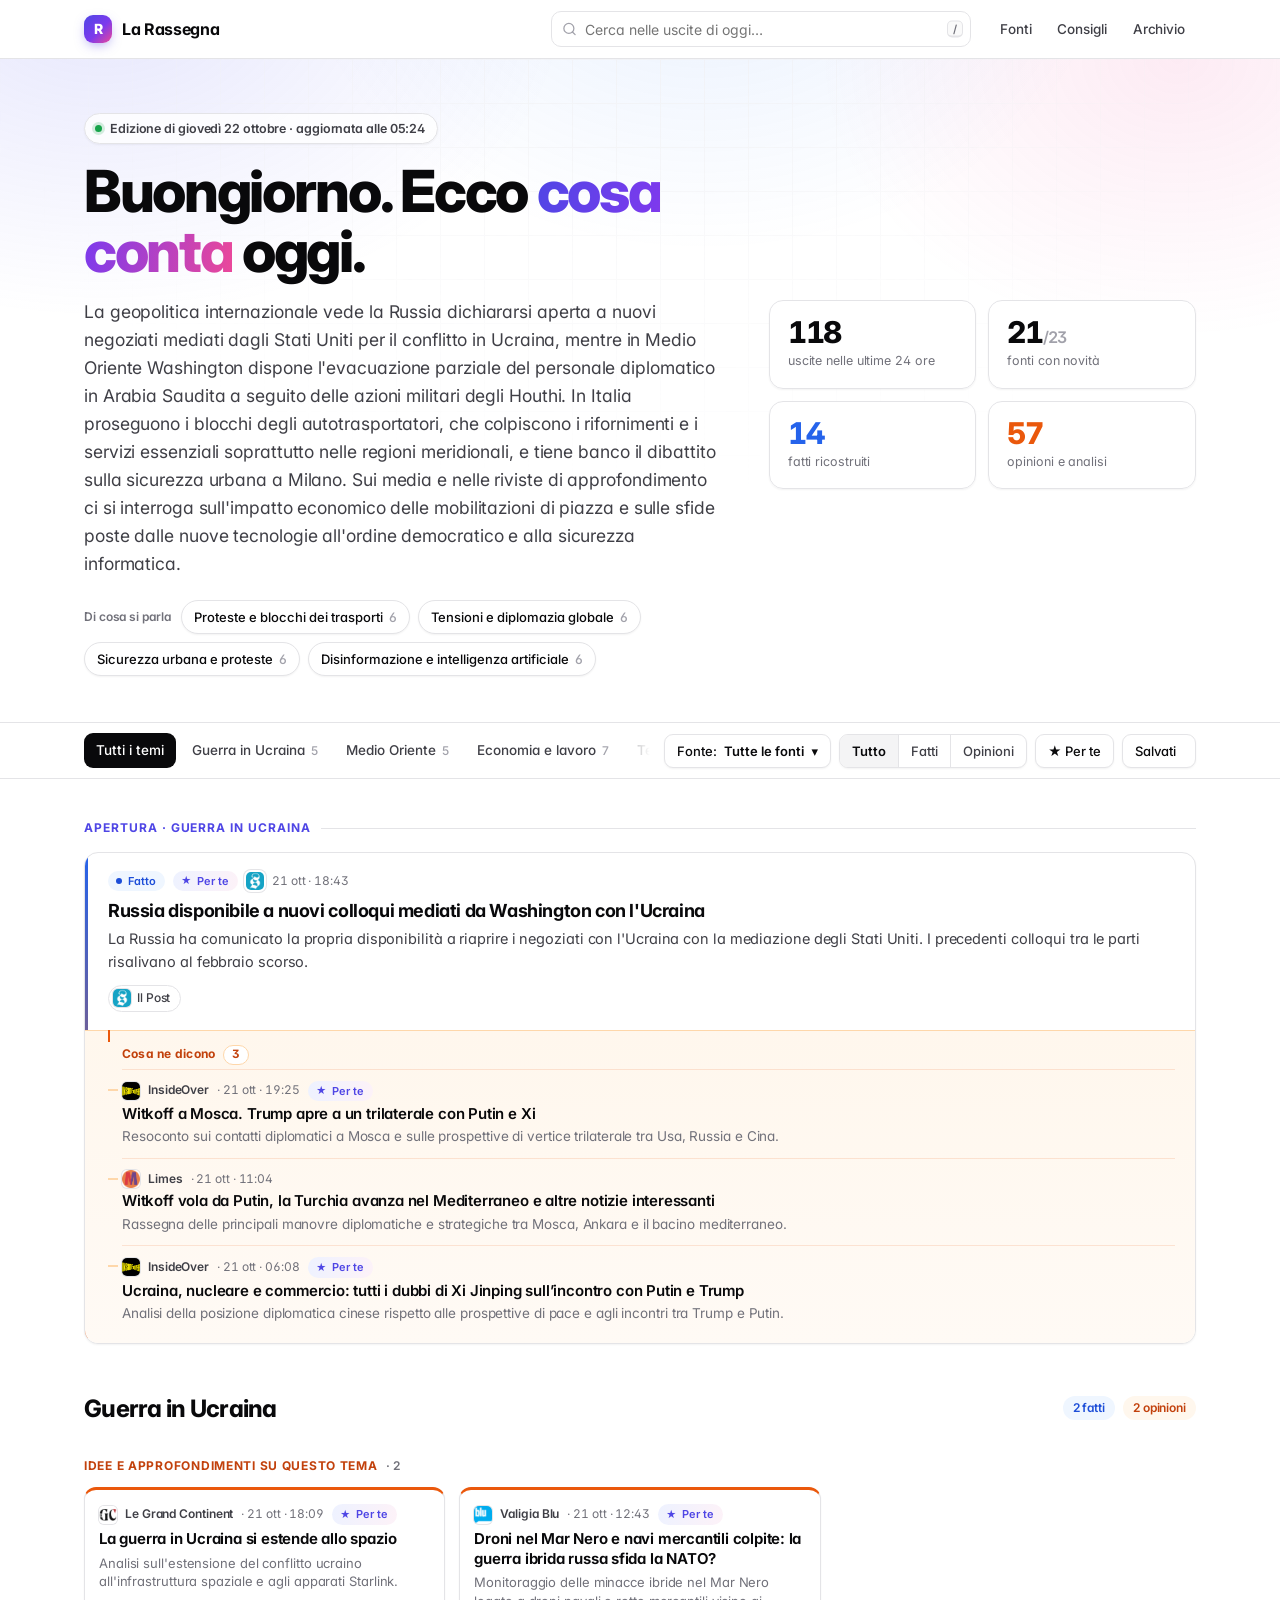
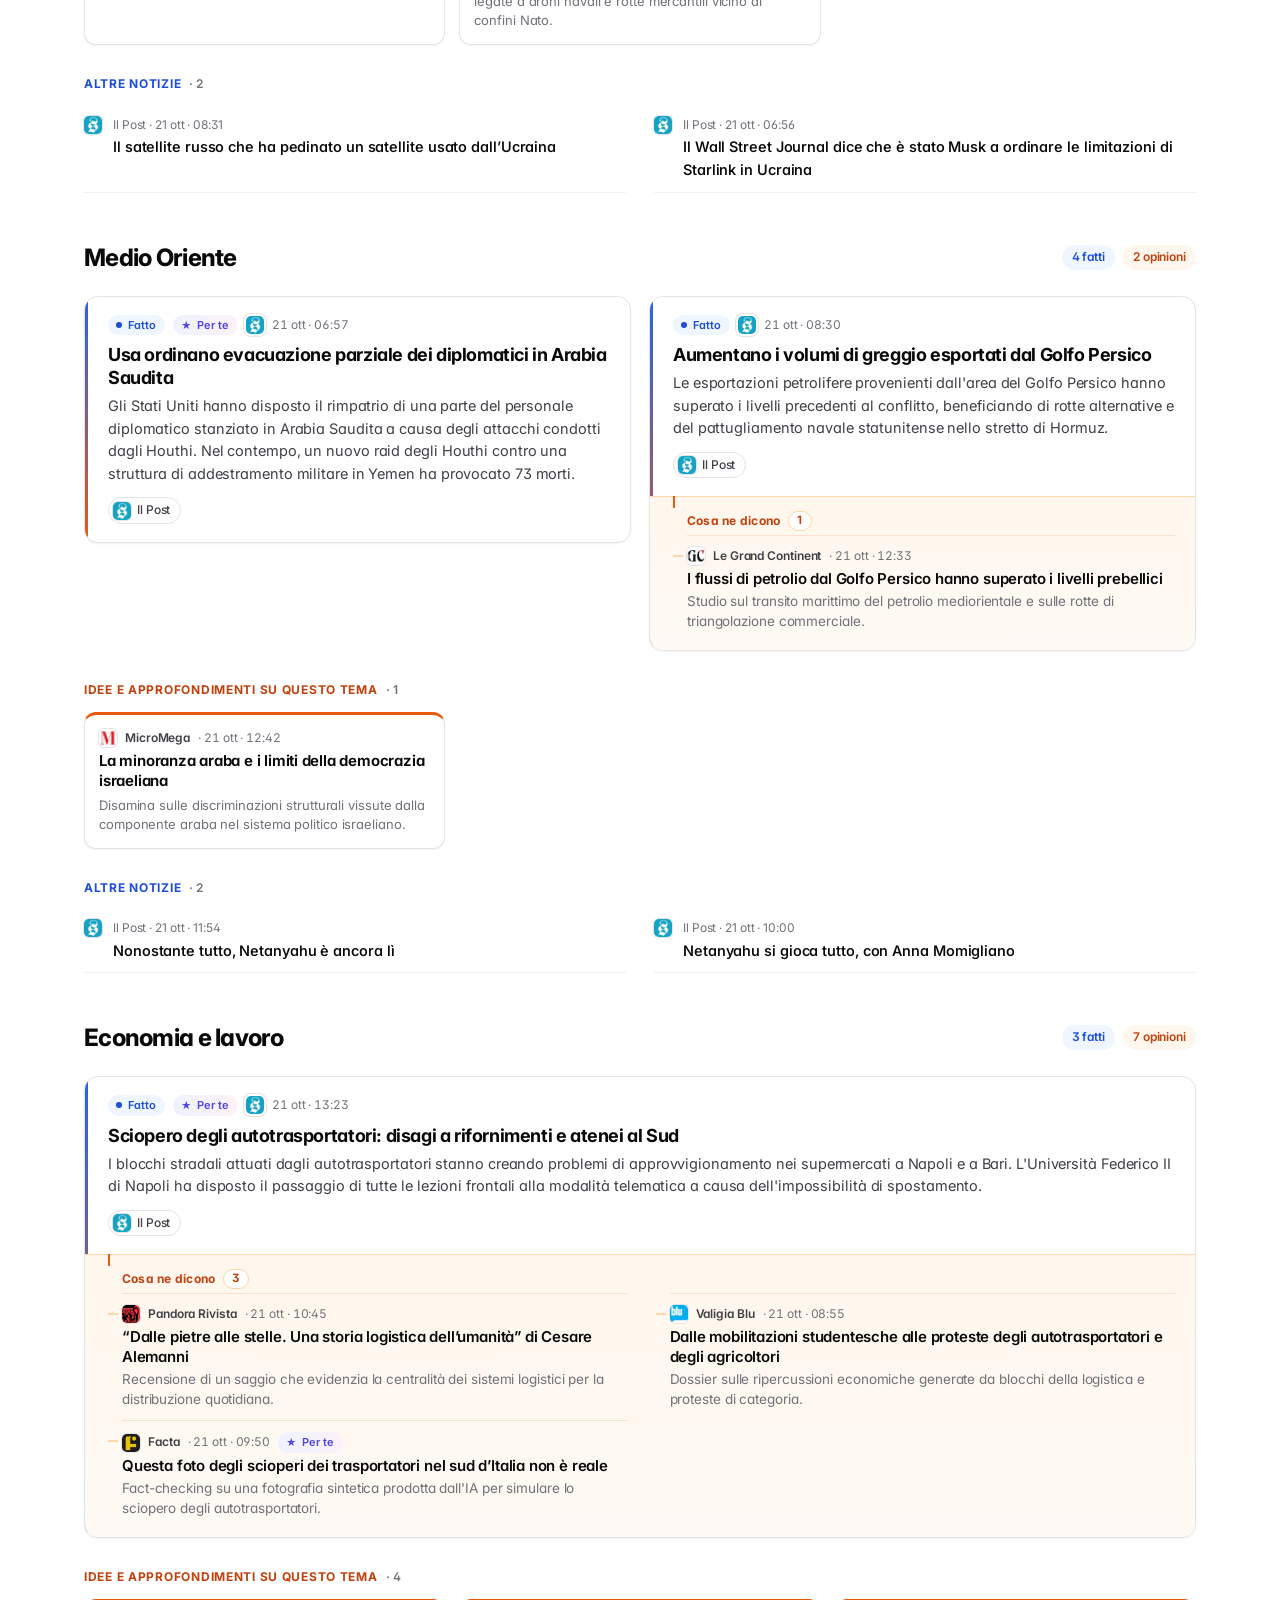
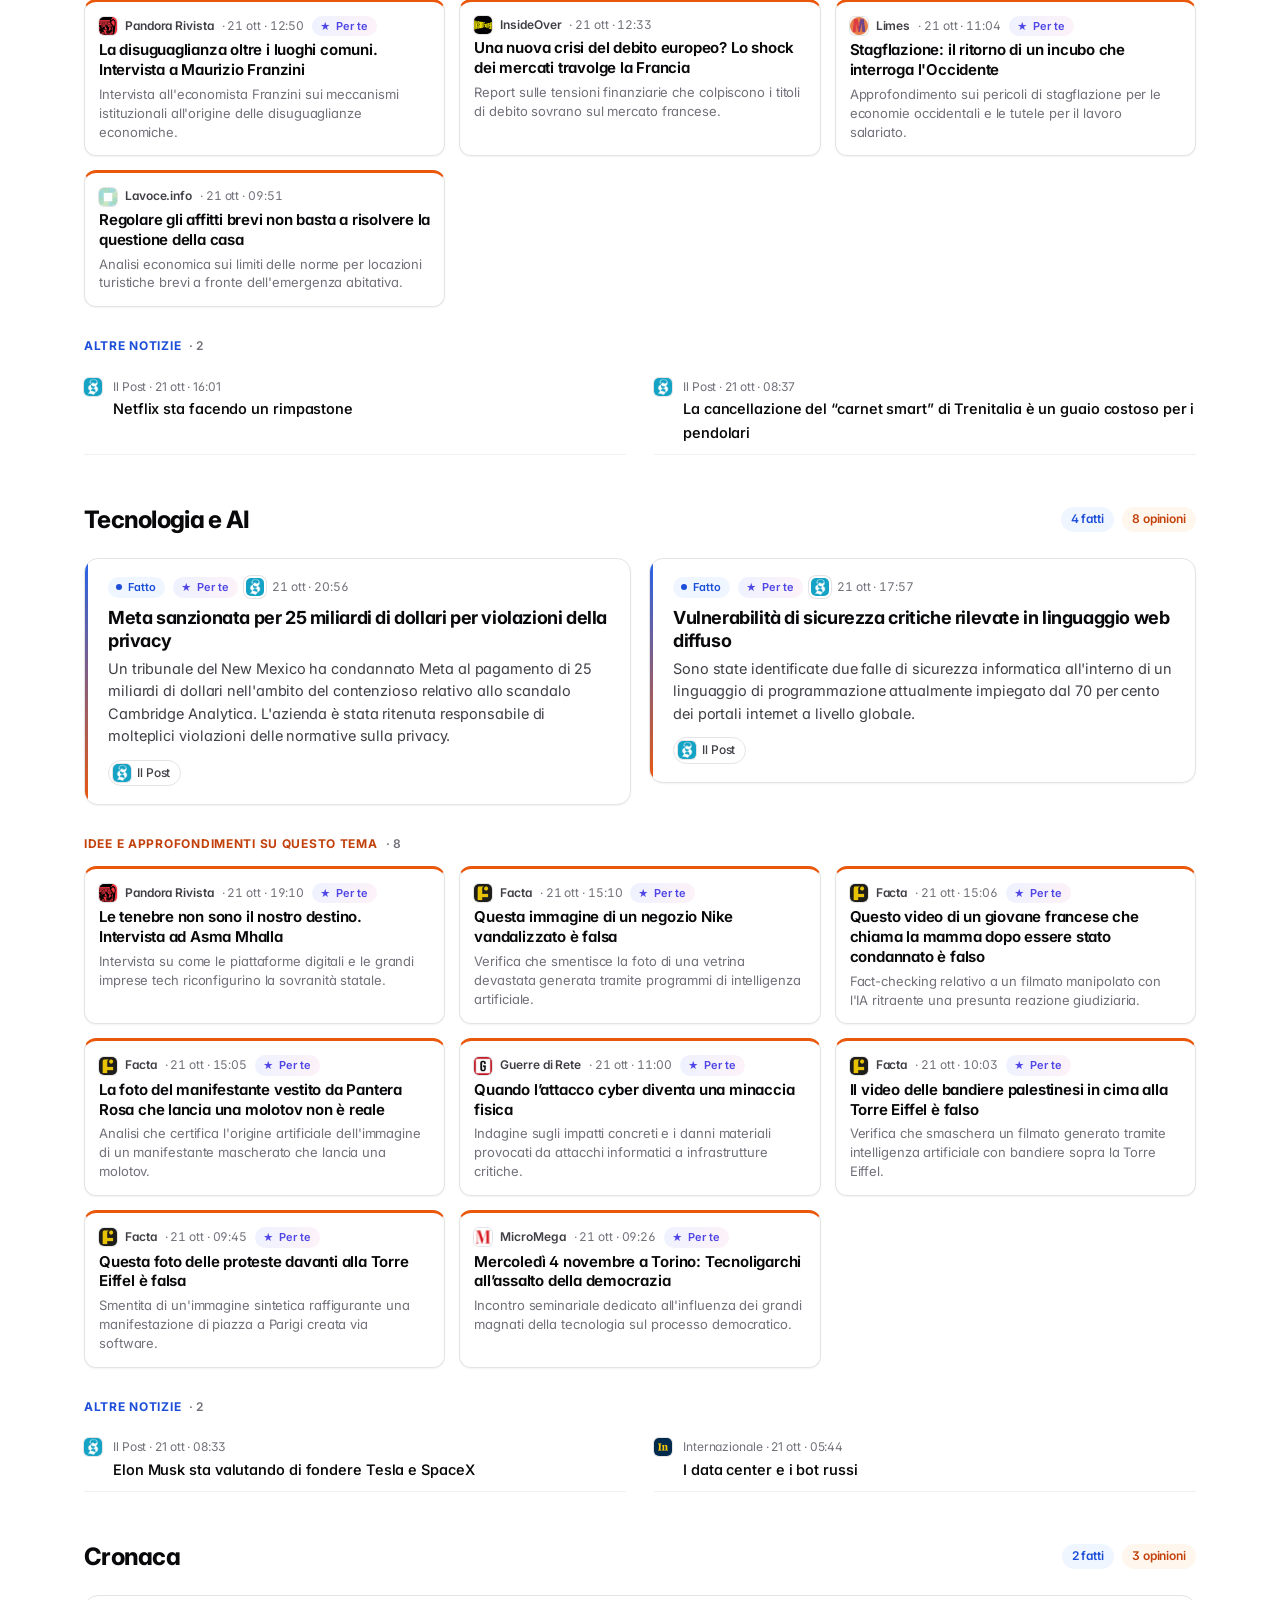
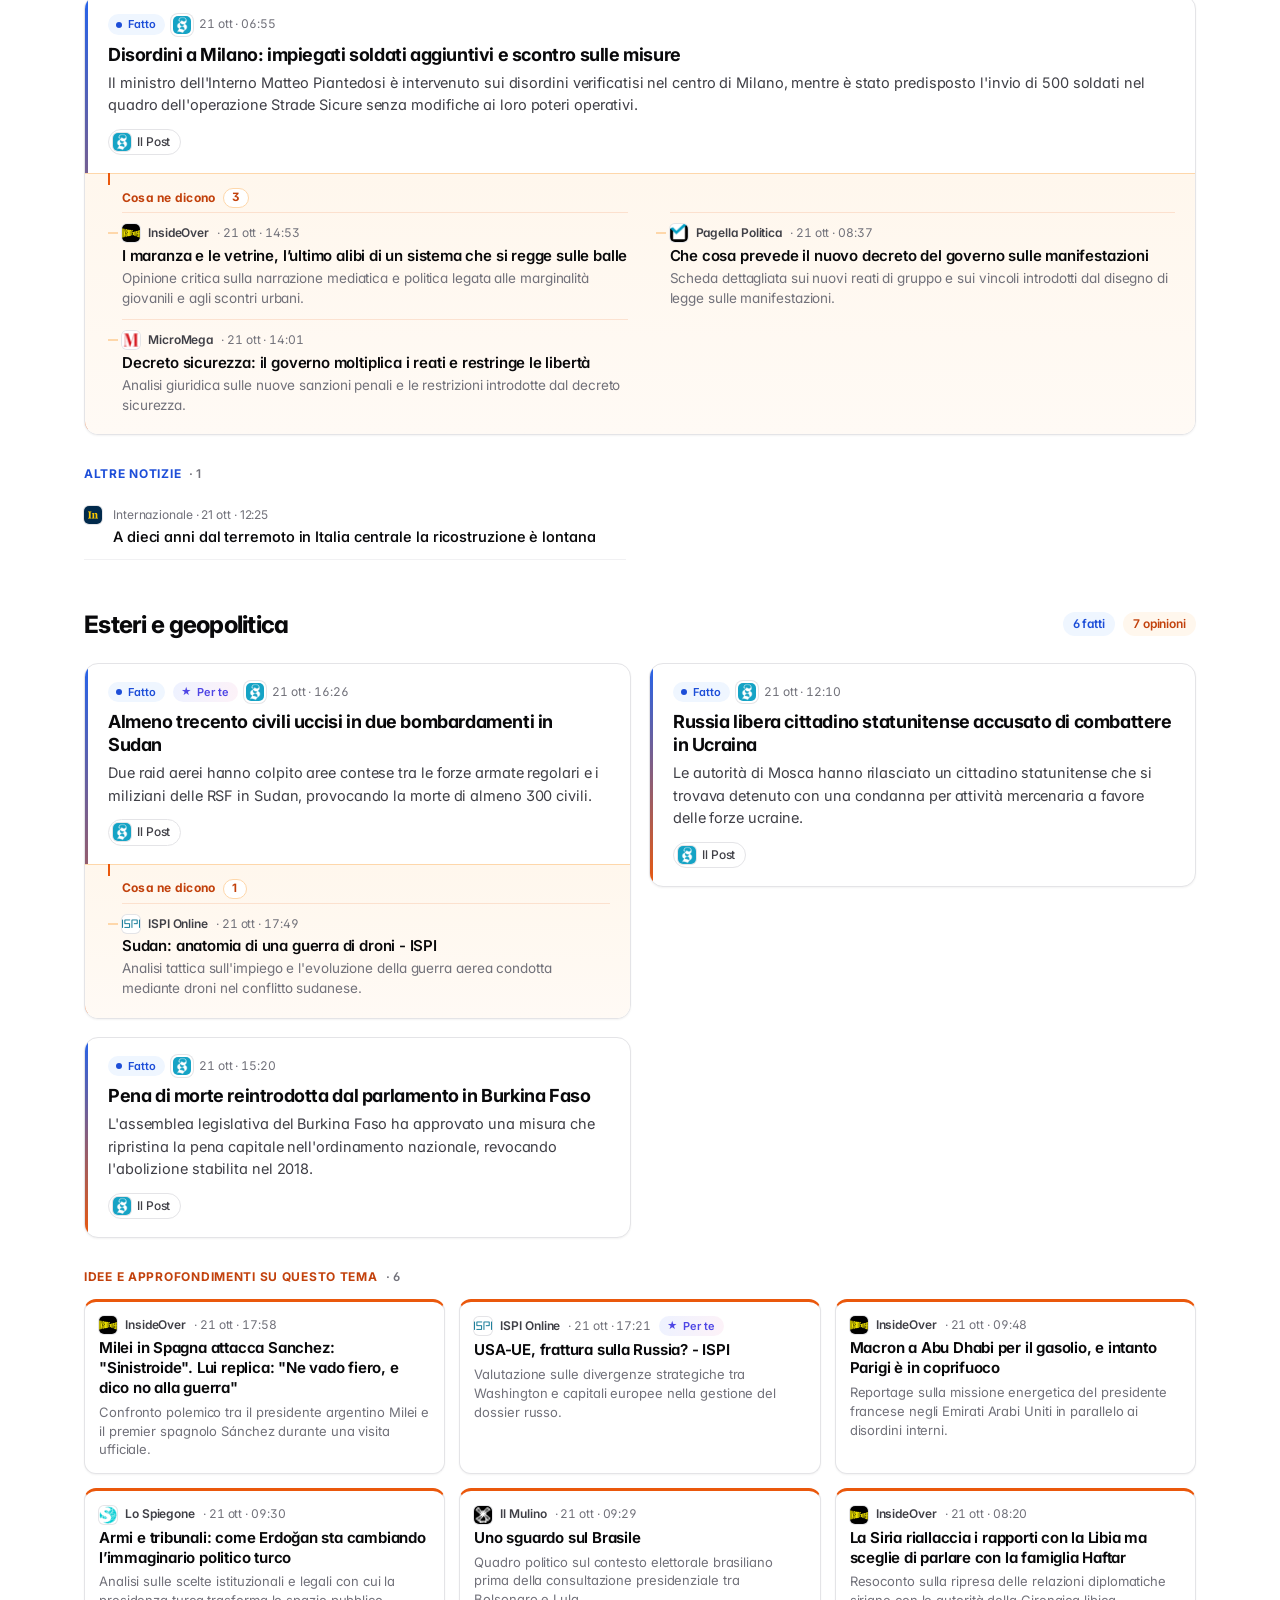
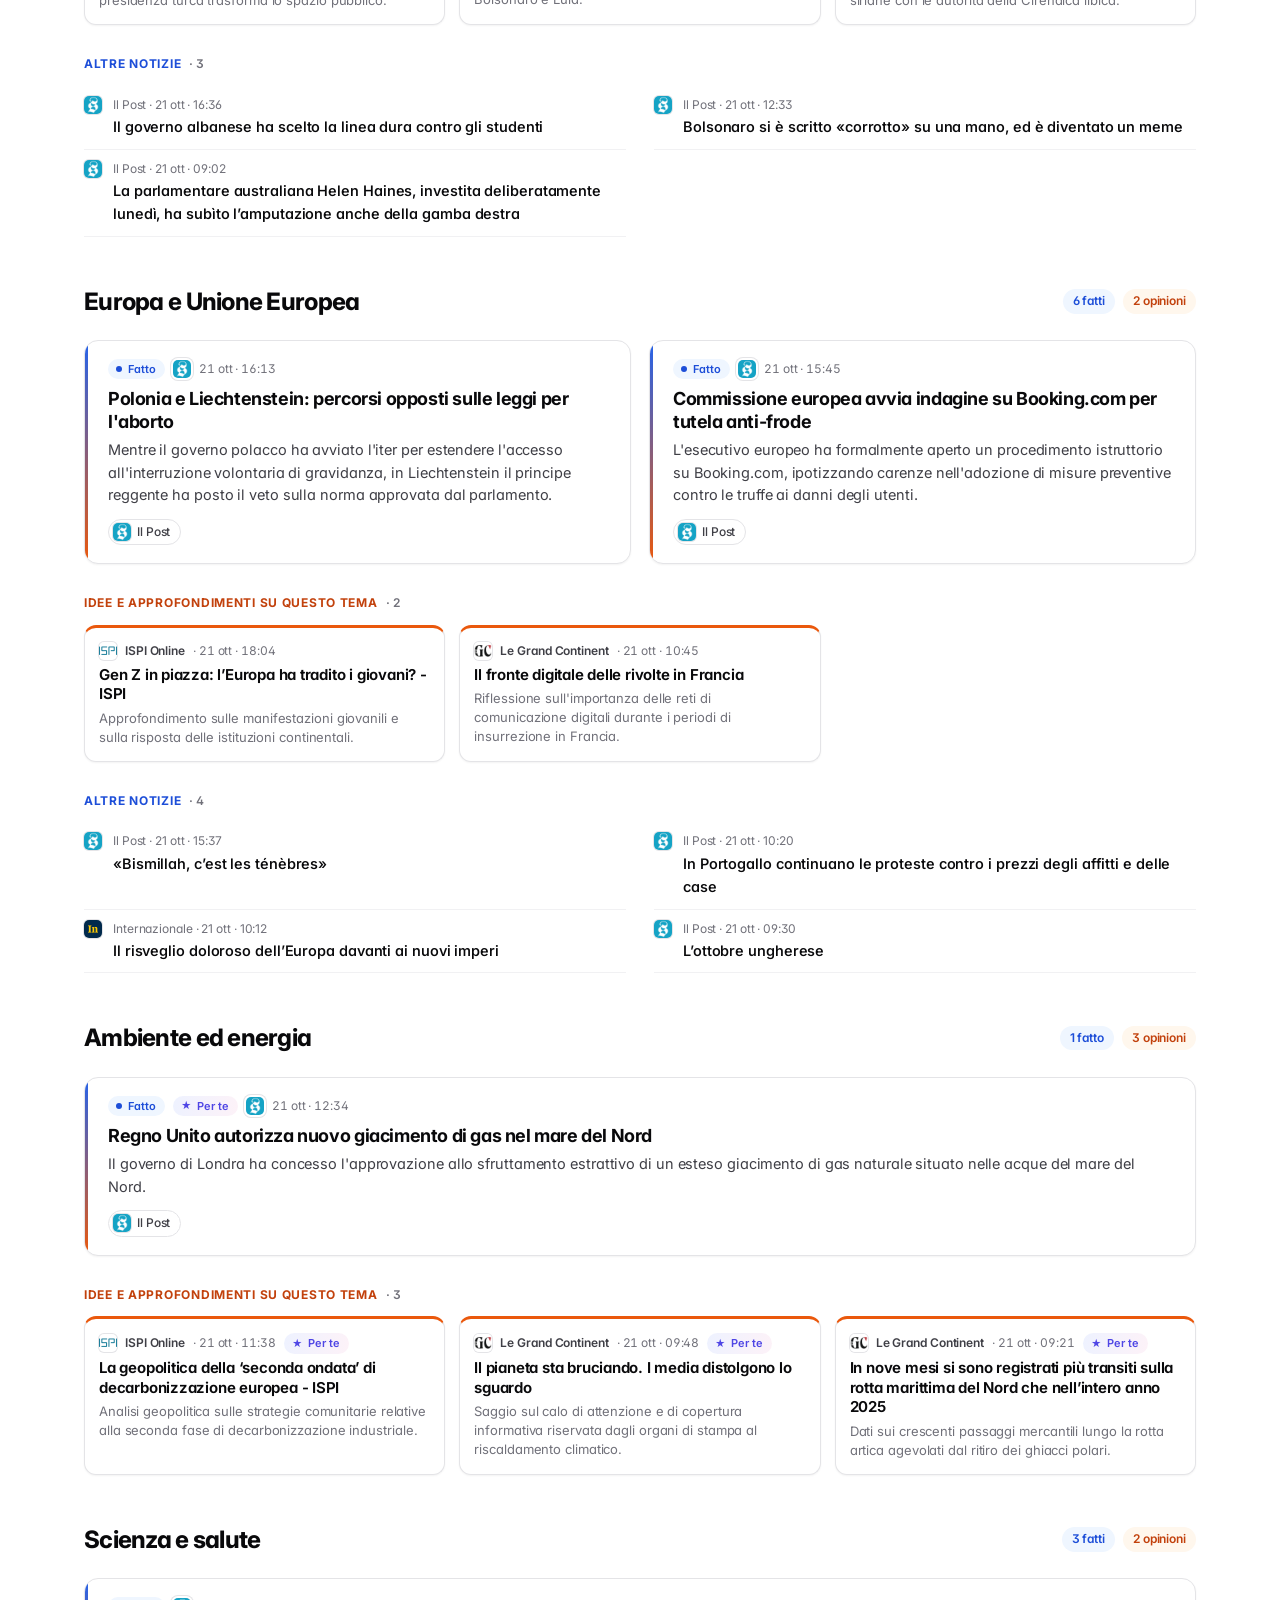
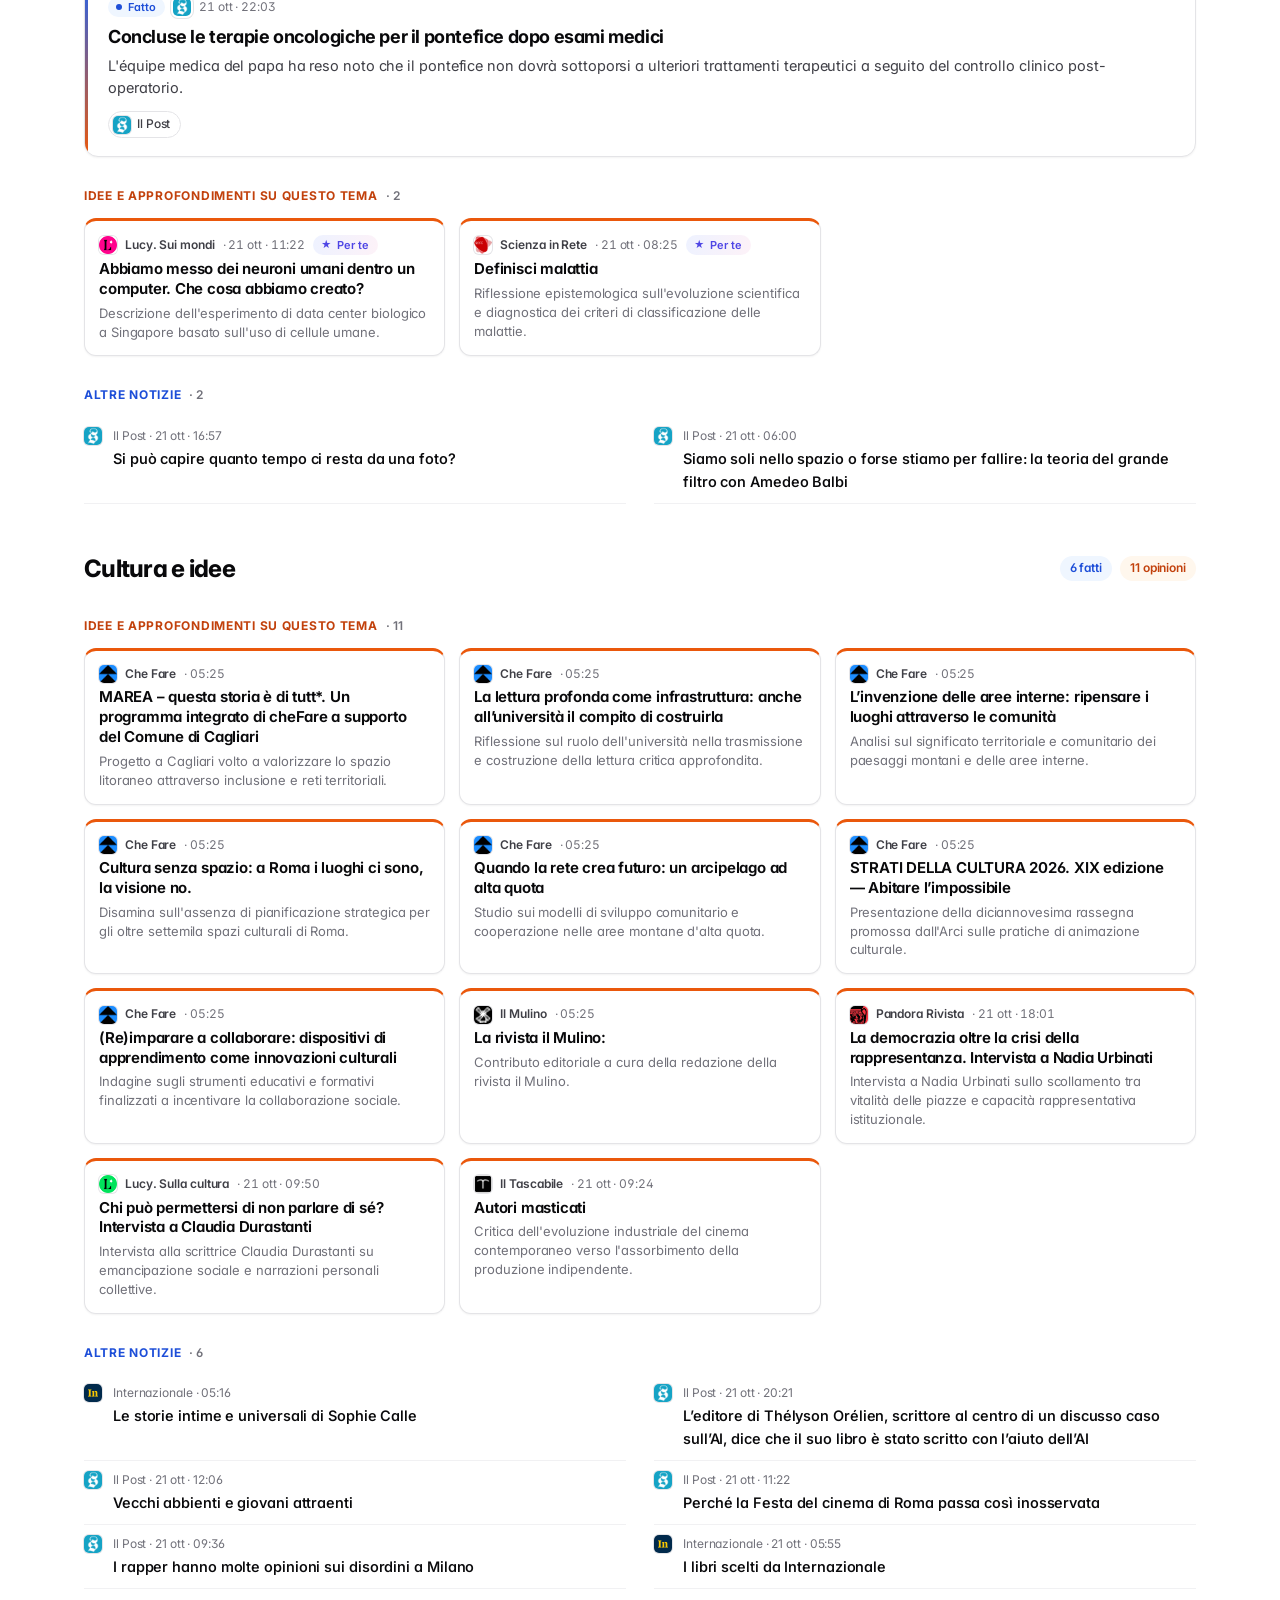
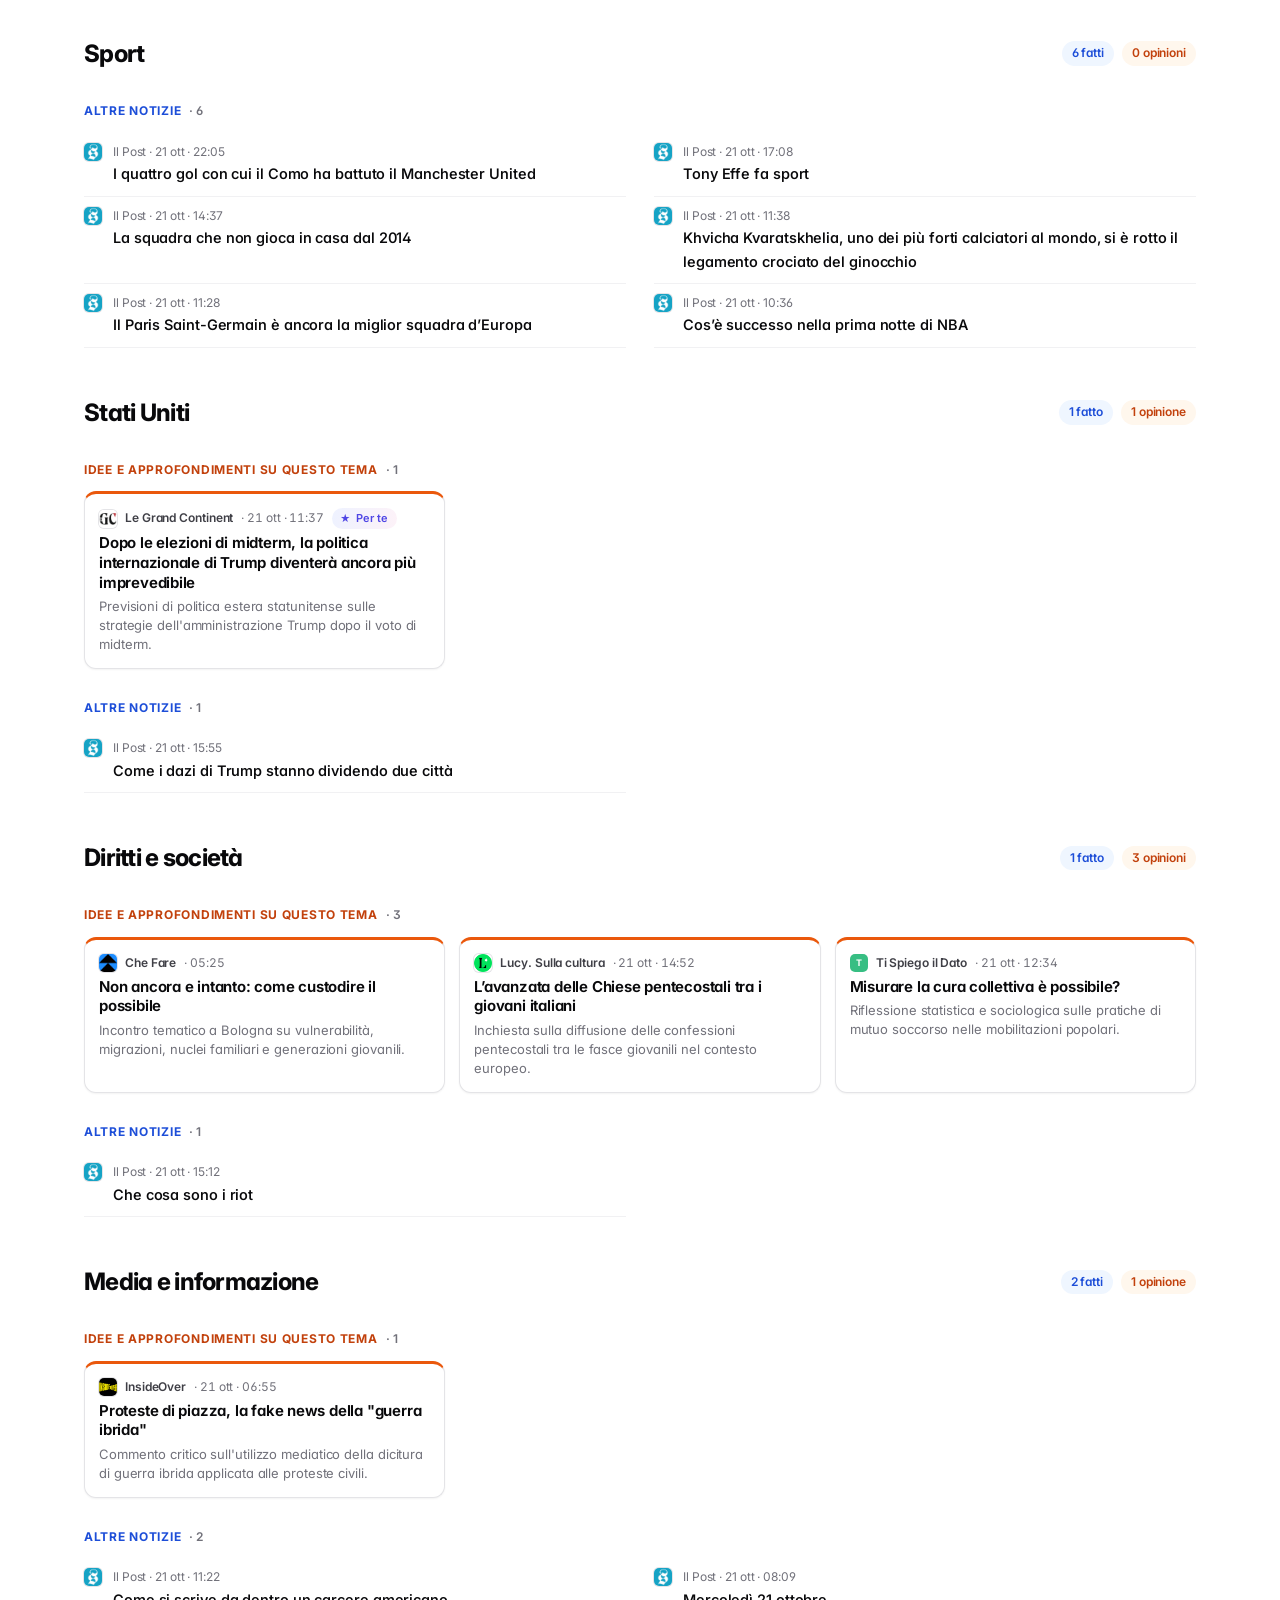
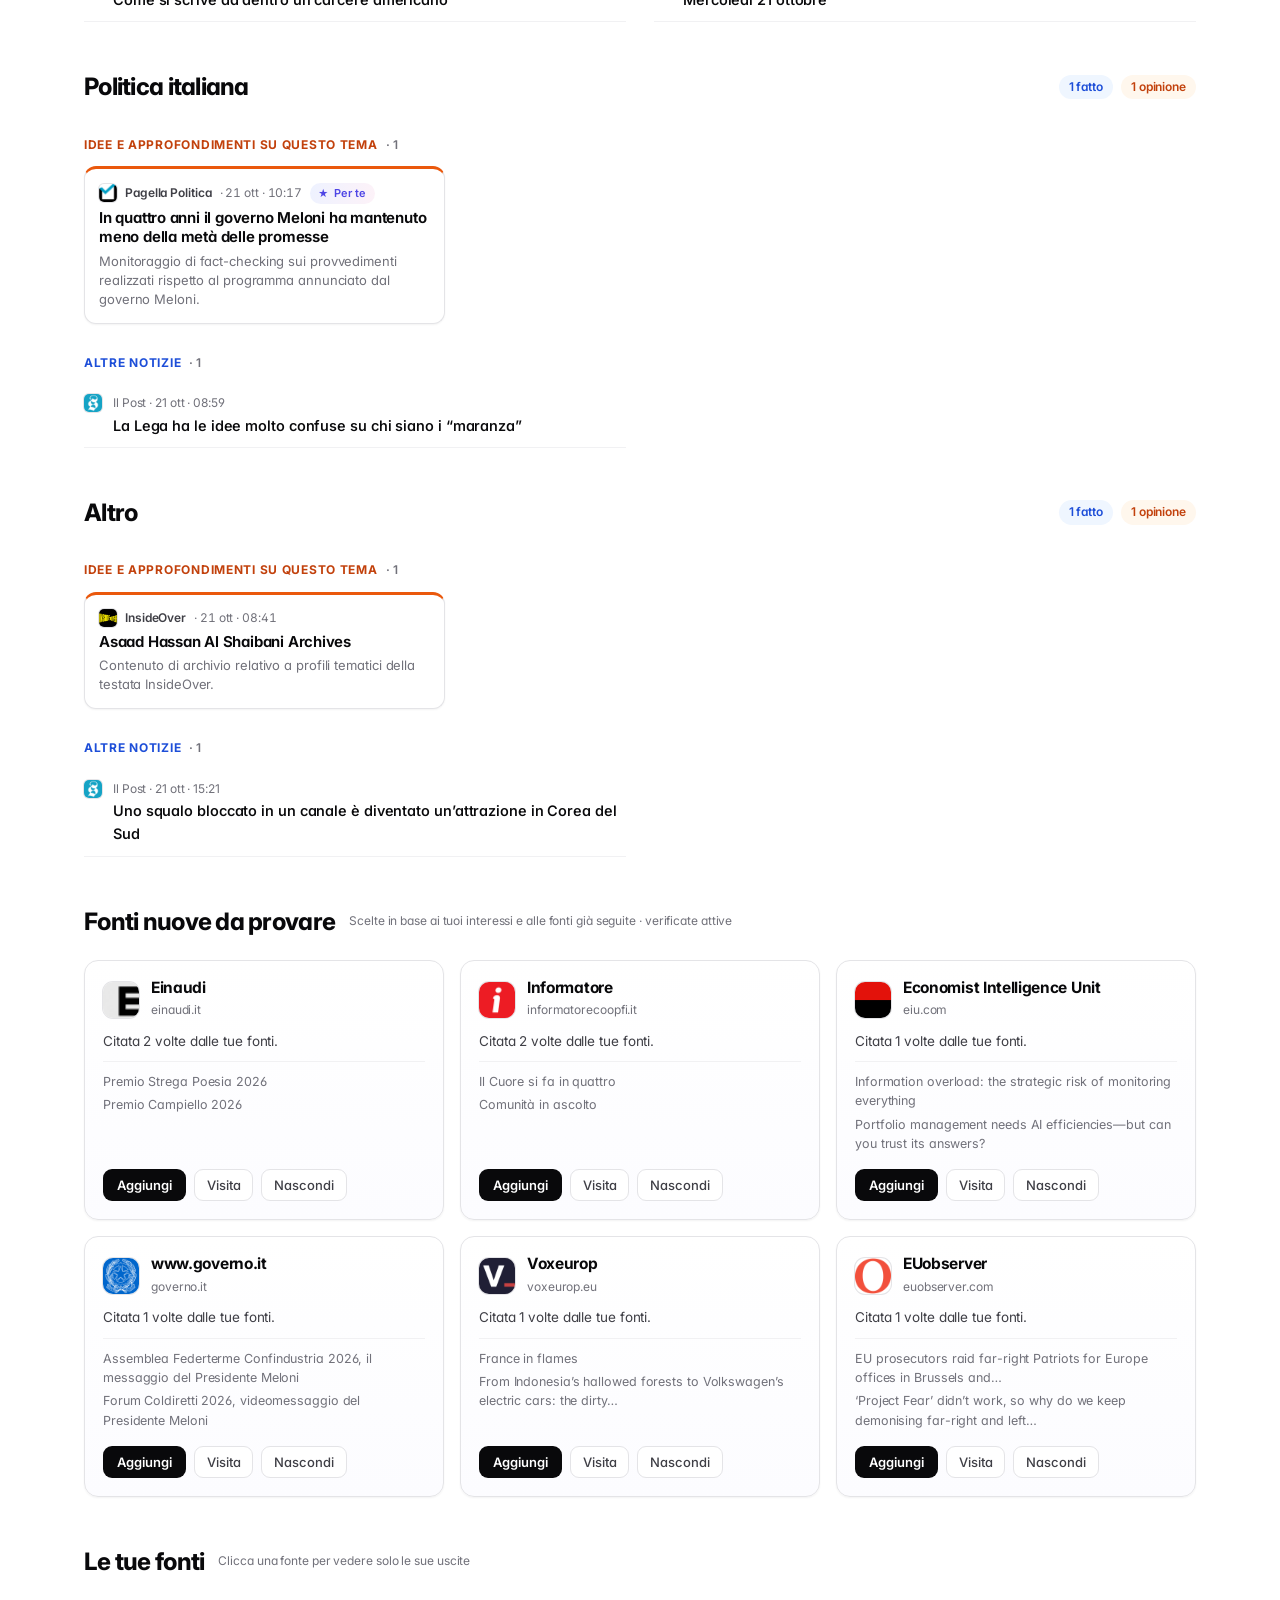
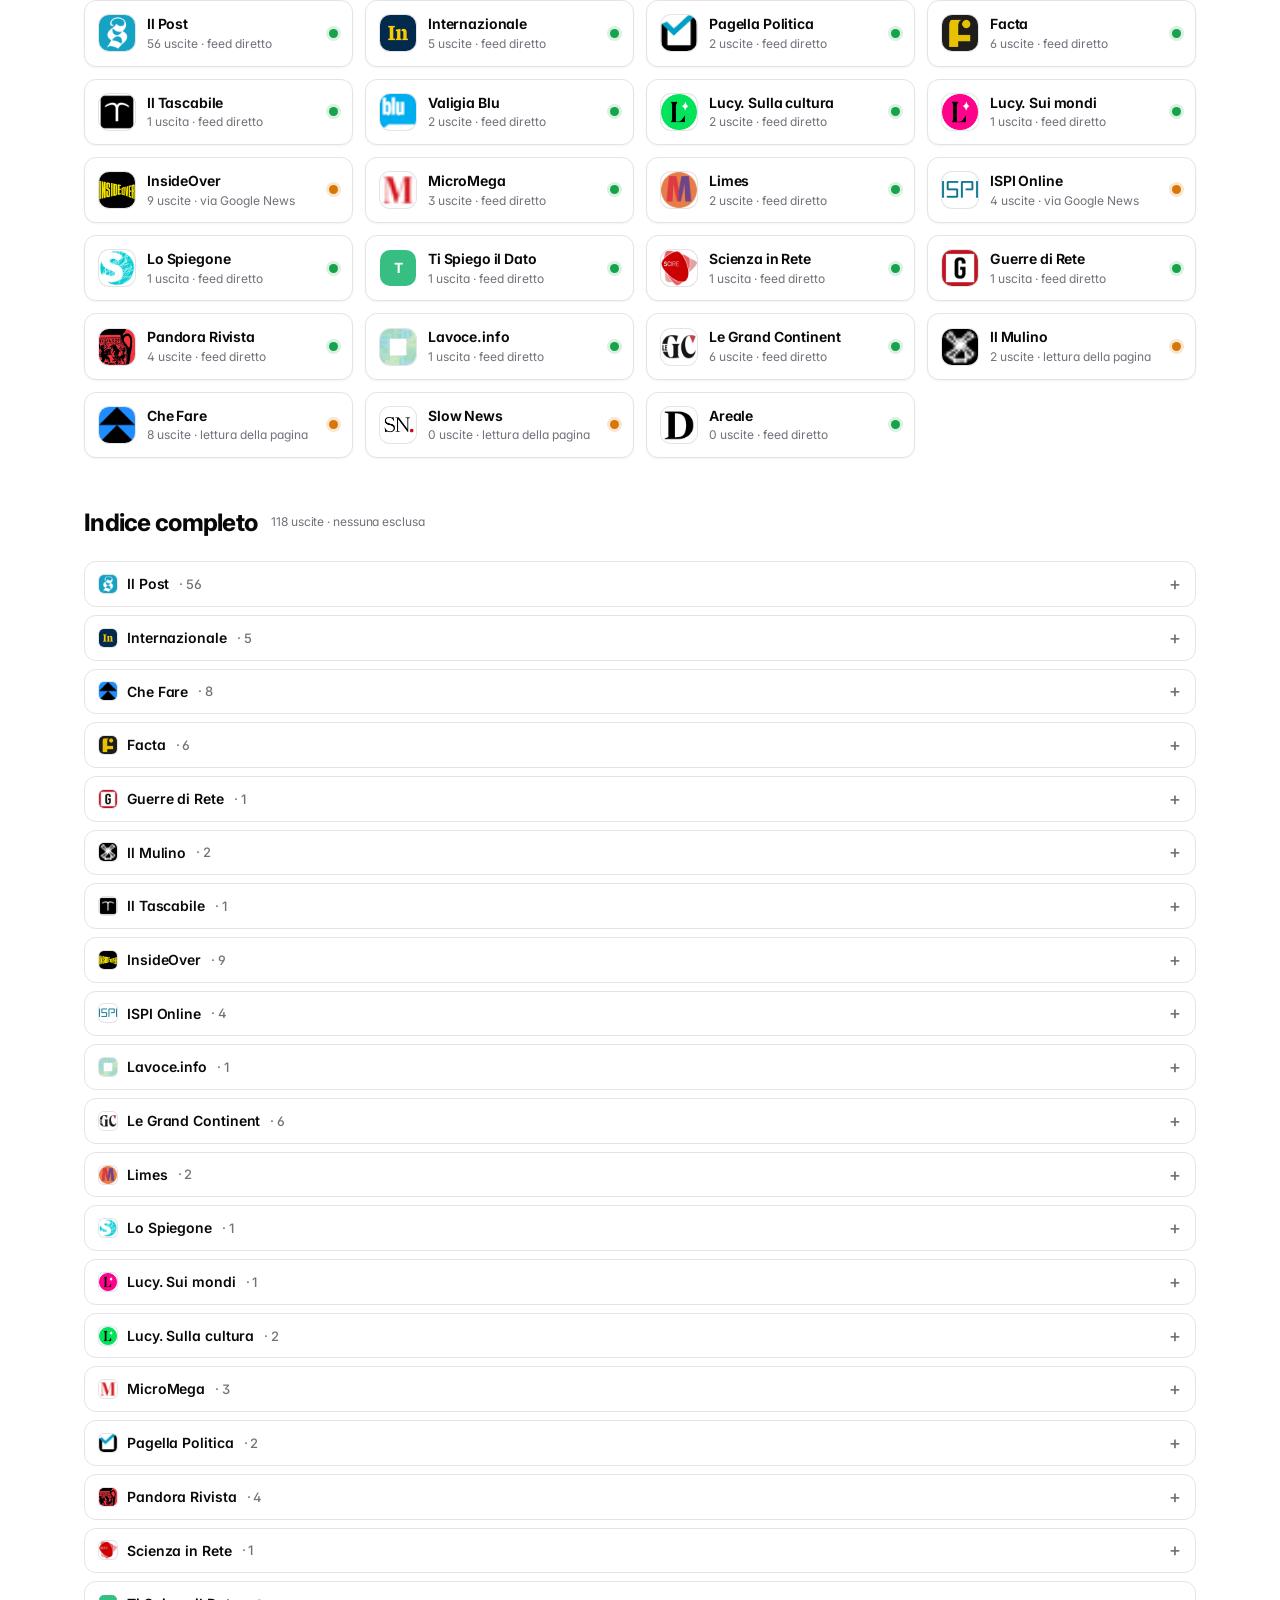
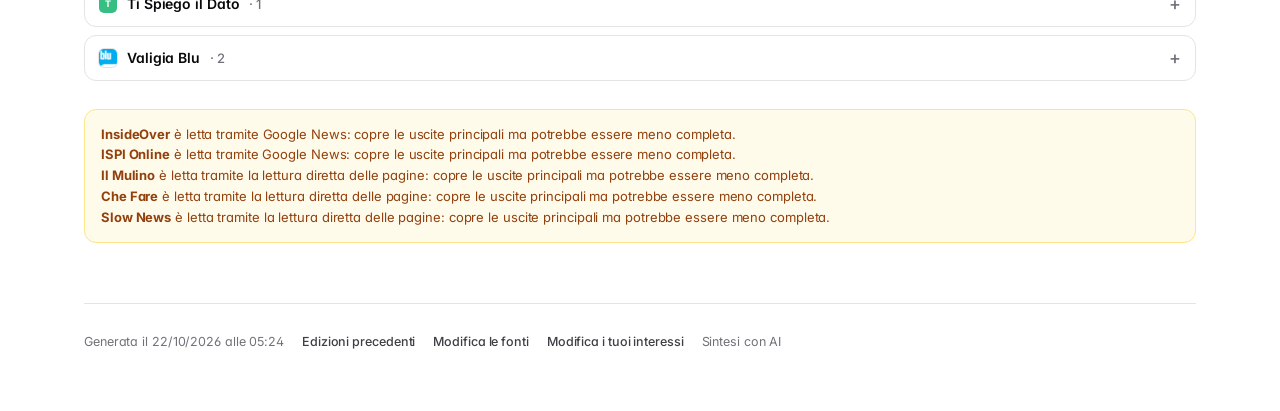
==== commit 6d3eb67f: "Edizione del 2026-10-22" ====
--- a/docs/archivio/2026-10-22.html
+++ b/docs/archivio/2026-10-22.html
@@ -248,7 +248,7 @@
 @media(max-width:1000px){.hero-in{grid-template-columns:1fr;gap:26px;padding-top:36px}.stats{grid-template-columns:repeat(4,1fr)}.fcards,.sugg-grid{grid-template-columns:repeat(2,minmax(0,1fr))}.bar-in{flex-wrap:wrap}.ctrls{flex-wrap:wrap}}
 @media(max-width:820px){.grid,.oth{grid-template-columns:1fr}.stats{grid-template-columns:repeat(2,1fr)}.links{display:none}.search{max-width:none}.bar{position:static}}
 @media(max-width:600px){.lede{font-size:15.5px;line-height:1.55}h1{font-size:34px}.wrap{padding:0 16px}.fcards,.sugg-grid{grid-template-columns:1fr}.thumb{width:72px;height:72px}.fact{padding:16px 16px 16px 19px;gap:12px}.thread{padding-left:19px;padding-right:14px}.acts{opacity:1;background:none;border:0;box-shadow:none}.nav-in{gap:10px}.brand span:last-child{display:none}.menu{position:fixed;left:12px;right:12px;width:auto;top:auto;bottom:12px}}
-</style></head><body><header class="nav"><div class="wrap nav-in"><a class="brand" href="../"><span class="mark">R</span><span>La Rassegna</span></a><label class="search"><svg viewBox="0 0 24 24" fill="none" stroke="currentColor" stroke-width="2" stroke-linecap="round" stroke-linejoin="round"><circle cx="11" cy="11" r="8"/><path d="m21 21-4.3-4.3"/></svg><input id="q" type="search" placeholder="Cerca nelle uscite di oggi…" autocomplete="off"><kbd>/</kbd></label><nav class="links"><a href="#fonti">Fonti</a><a href="#consigli">Consigli</a><a href="./">Archivio</a></nav></div></header><section class="hero"><div class="wrap hero-in"><div><span class="pill"><span class="dot"></span>Edizione di giovedì 22 ottobre · aggiornata alle 05:16</span><h1>Buongiorno. Ecco <em>cosa conta</em> oggi.</h1><p class="lede">La giornata politica italiana è dominata dalla risposta del governo ai recenti disordini urbani e dalle ripercussioni economiche dello sciopero degli autotrasportatori, con ripercussioni sulle università e sulle forniture alimentari al Sud. Sul fronte internazionale cresce la tensione in Medio Oriente per i rinnovati attacchi degli Houthi, mentre Mosca segnala disponibilità a riaprire canali diplomatici sull&#x27;Ucraina tramite mediazione statunitense. Nel settore tecnologico spicca la pesante sanzione inflitta a Meta da un tribunale del New Mexico per violazioni della privacy nel caso Cambridge Analytica. L&#x27;analisi geopolitica ed economica si concentra inoltre sulla sicurezza delle infrastrutture energetiche e logistiche globali.</p><div class="trends"><span class="lbl">Di cosa si parla</span><button class="trend" data-trend="t0">Proteste autotrasportatori in Italia<i>7</i></button><button class="trend" data-trend="t1">Disordini e sicurezza a Milano<i>10</i></button><button class="trend" data-trend="t2">Tensioni e attacchi Houthi<i>2</i></button><button class="trend" data-trend="t3">Guerra tecnologica e spaziale<i>5</i></button></div></div><div class="stats"><div class="stat"><b class="num">116</b><span>uscite nelle ultime 24 ore</span></div><div class="stat"><b class="num">21<small style="font-size:16px;color:var(--mut2);font-weight:600">/23</small></b><span>fonti con novità</span></div><div class="stat f"><b class="num">14</b><span>fatti ricostruiti</span></div><div class="stat o"><b class="num">56</b><span>opinioni e analisi</span></div></div></div></section><div class="bar"><div class="wrap"><div class="bar-in"><div class="tabs"><button class="tab" data-tema="" aria-pressed="true">Tutti i temi</button><button class="tab" data-tema="Politica italiana" aria-pressed="false">Politica italiana<i>3</i></button><button class="tab" data-tema="Economia e lavoro" aria-pressed="false">Economia e lavoro<i>10</i></button><button class="tab" data-tema="Medio Oriente" aria-pressed="false">Medio Oriente<i>4</i></button><button class="tab" data-tema="Guerra in Ucraina" aria-pressed="false">Guerra in Ucraina<i>2</i></button><button class="tab" data-tema="Tecnologia e AI" aria-pressed="false">Tecnologia e AI<i>8</i></button><button class="tab" data-tema="Esteri e geopolitica" aria-pressed="false">Esteri e geopolitica<i>12</i></button><button class="tab" data-tema="Scienza e salute" aria-pressed="false">Scienza e salute<i>4</i></button><button class="tab" data-tema="Diritti e società" aria-pressed="false">Diritti e società<i>3</i></button><button class="tab" data-tema="Ambiente ed energia" aria-pressed="false">Ambiente ed energia<i>5</i></button><button class="tab" data-tema="Sport" aria-pressed="false">Sport<i>6</i></button><button class="tab" data-tema="Cultura e idee" aria-pressed="false">Cultura e idee<i>19</i></button><button class="tab" data-tema="Stati Uniti" aria-pressed="false">Stati Uniti<i>4</i></button><button class="tab" data-tema="Europa e Unione Europea" aria-pressed="false">Europa e Unione Europea<i>5</i></button><button class="tab" data-tema="Cronaca" aria-pressed="false">Cronaca<i>3</i></button><button class="tab" data-tema="Media e informazione" aria-pressed="false">Media e informazione<i>6</i></button><button class="tab" data-tema="Altro" aria-pressed="false">Altro<i>1</i></button></div><div class="ctrls"><div class="pop"><button class="btn" id="btn-fonti">Fonte: <b id="fonte-lbl" style="font-weight:600">Tutte le fonti</b> ▾</button><div class="menu" hidden><h6>Notizie</h6><button data-fsrc-btn="Il Post" aria-pressed="false"><img class="lg " src="../logos/il-post.png" alt="" loading="lazy" onerror="this.outerHTML='<span class=&quot;lg fb &quot; style=&quot;background:hsl(38 55% 48%)&quot;>I</span>'">Il Post<i>56</i></button><button data-fsrc-btn="Internazionale" aria-pressed="false"><img class="lg " src="../logos/internazionale.png" alt="" loading="lazy" onerror="this.outerHTML='<span class=&quot;lg fb &quot; style=&quot;background:hsl(319 55% 48%)&quot;>I</span>'">Internazionale<i>4</i></button><h6>Approfondimenti</h6><button data-fsrc-btn="Pagella Politica" aria-pressed="false"><img class="lg " src="../logos/pagella-politica.png" alt="" loading="lazy" onerror="this.outerHTML='<span class=&quot;lg fb &quot; style=&quot;background:hsl(268 55% 48%)&quot;>P</span>'">Pagella Politica<i>2</i></button><button data-fsrc-btn="Facta" aria-pressed="false"><img class="lg " src="../logos/facta.png" alt="" loading="lazy" onerror="this.outerHTML='<span class=&quot;lg fb &quot; style=&quot;background:hsl(95 55% 48%)&quot;>F</span>'">Facta<i>6</i></button><button data-fsrc-btn="Il Tascabile" aria-pressed="false"><img class="lg " src="../logos/il-tascabile.png" alt="" loading="lazy" onerror="this.outerHTML='<span class=&quot;lg fb &quot; style=&quot;background:hsl(298 55% 48%)&quot;>I</span>'">Il Tascabile<i>1</i></button><button data-fsrc-btn="Valigia Blu" aria-pressed="false"><img class="lg " src="../logos/valigia-blu.png" alt="" loading="lazy" onerror="this.outerHTML='<span class=&quot;lg fb &quot; style=&quot;background:hsl(289 55% 48%)&quot;>V</span>'">Valigia Blu<i>2</i></button><button data-fsrc-btn="Lucy. Sulla cultura" aria-pressed="false"><img class="lg " src="../logos/lucy-sulla-cultura.png" alt="" loading="lazy" onerror="this.outerHTML='<span class=&quot;lg fb &quot; style=&quot;background:hsl(318 55% 48%)&quot;>L</span>'">Lucy. Sulla cultura<i>2</i></button><button data-fsrc-btn="Lucy. Sui mondi" aria-pressed="false"><img class="lg " src="../logos/lucy-sui-mondi.png" alt="" loading="lazy" onerror="this.outerHTML='<span class=&quot;lg fb &quot; style=&quot;background:hsl(265 55% 48%)&quot;>L</span>'">Lucy. Sui mondi<i>1</i></button><button data-fsrc-btn="InsideOver" aria-pressed="false"><img class="lg " src="../logos/insideover.png" alt="" loading="lazy" onerror="this.outerHTML='<span class=&quot;lg fb &quot; style=&quot;background:hsl(221 55% 48%)&quot;>I</span>'">InsideOver<i>8</i></button><button data-fsrc-btn="MicroMega" aria-pressed="false"><img class="lg " src="../logos/micromega.png" alt="" loading="lazy" onerror="this.outerHTML='<span class=&quot;lg fb &quot; style=&quot;background:hsl(357 55% 48%)&quot;>M</span>'">MicroMega<i>3</i></button><button data-fsrc-btn="Limes" aria-pressed="false"><img class="lg " src="../logos/limes.png" alt="" loading="lazy" onerror="this.outerHTML='<span class=&quot;lg fb &quot; style=&quot;background:hsl(11 55% 48%)&quot;>L</span>'">Limes<i>2</i></button><button data-fsrc-btn="ISPI Online" aria-pressed="false"><img class="lg " src="../logos/ispi-online.png" alt="" loading="lazy" onerror="this.outerHTML='<span class=&quot;lg fb &quot; style=&quot;background:hsl(46 55% 48%)&quot;>I</span>'">ISPI Online<i>4</i></button><button data-fsrc-btn="Lo Spiegone" aria-pressed="false"><img class="lg " src="../logos/lo-spiegone.png" alt="" loading="lazy" onerror="this.outerHTML='<span class=&quot;lg fb &quot; style=&quot;background:hsl(242 55% 48%)&quot;>L</span>'">Lo Spiegone<i>1</i></button><button data-fsrc-btn="Ti Spiego il Dato" aria-pressed="false"><span class="lg fb " style="background:hsl(154 55% 48%)">T</span>Ti Spiego il Dato<i>1</i></button><button data-fsrc-btn="Scienza in Rete" aria-pressed="false"><img class="lg " src="../logos/scienza-in-rete.png" alt="" loading="lazy" onerror="this.outerHTML='<span class=&quot;lg fb &quot; style=&quot;background:hsl(321 55% 48%)&quot;>S</span>'">Scienza in Rete<i>1</i></button><button data-fsrc-btn="Guerre di Rete" aria-pressed="false"><img class="lg " src="../logos/guerre-di-rete.png" alt="" loading="lazy" onerror="this.outerHTML='<span class=&quot;lg fb &quot; style=&quot;background:hsl(308 55% 48%)&quot;>G</span>'">Guerre di Rete<i>1</i></button><button data-fsrc-btn="Pandora Rivista" aria-pressed="false"><img class="lg " src="../logos/pandora-rivista.png" alt="" loading="lazy" onerror="this.outerHTML='<span class=&quot;lg fb &quot; style=&quot;background:hsl(126 55% 48%)&quot;>P</span>'">Pandora Rivista<i>4</i></button><button data-fsrc-btn="Lavoce.info" aria-pressed="false"><img class="lg " src="../logos/lavoce-info.png" alt="" loading="lazy" onerror="this.outerHTML='<span class=&quot;lg fb &quot; style=&quot;background:hsl(213 55% 48%)&quot;>L</span>'">Lavoce.info<i>1</i></button><button data-fsrc-btn="Le Grand Continent" aria-pressed="false"><img class="lg " src="../logos/le-grand-continent.png" alt="" loading="lazy" onerror="this.outerHTML='<span class=&quot;lg fb &quot; style=&quot;background:hsl(113 55% 48%)&quot;>L</span>'">Le Grand Continent<i>6</i></button><button data-fsrc-btn="Il Mulino" aria-pressed="false"><img class="lg " src="../logos/il-mulino.png" alt="" loading="lazy" onerror="this.outerHTML='<span class=&quot;lg fb &quot; style=&quot;background:hsl(315 55% 48%)&quot;>I</span>'">Il Mulino<i>2</i></button><button data-fsrc-btn="Che Fare" aria-pressed="false"><img class="lg " src="../logos/che-fare.png" alt="" loading="lazy" onerror="this.outerHTML='<span class=&quot;lg fb &quot; style=&quot;background:hsl(181 55% 48%)&quot;>C</span>'">Che Fare<i>8</i></button><button data-fsrc-btn="Slow News" aria-pressed="false" disabled><img class="lg " src="../logos/slow-news.png" alt="" loading="lazy" onerror="this.outerHTML='<span class=&quot;lg fb &quot; style=&quot;background:hsl(186 55% 48%)&quot;>S</span>'">Slow News<i>0</i></button><button data-fsrc-btn="Areale" aria-pressed="false" disabled><img class="lg " src="../logos/areale.png" alt="" loading="lazy" onerror="this.outerHTML='<span class=&quot;lg fb &quot; style=&quot;background:hsl(79 55% 48%)&quot;>A</span>'">Areale<i>0</i></button></div></div><div class="seg"><button data-kind="all" aria-pressed="true">Tutto</button><button data-kind="fatti" aria-pressed="false">Fatti</button><button data-kind="opinioni" aria-pressed="false">Opinioni</button></div><button class="toggle" data-toggle="per" aria-pressed="false">★ Per te</button><button class="toggle" data-toggle="saved" aria-pressed="false">Salvati <span class="n" id="n-salvati"></span></button><button class="btn" id="invia-pref" hidden>Invia <span>0</span> preferenze</button><button class="reset" hidden>Azzera</button></div></div><div class="stato-filtri" hidden></div></div></div><main class="wrap"><div class="lead" data-topic="Politica italiana"><div class="eyebrow">Apertura · Politica italiana</div><article class="dossier rv" id="s0" data-link="https://www.ilpost.it/2026/10/21/piantedosi-disordini-milano/" data-src="Il Post" data-n="n5 n37 n56" data-per="1" data-fonte="Il Post" data-titolo="Disordini a Milano, il governo vara misure di sicurezza e impiega soldati" data-text="Disordini a Milano, il governo vara misure di sicurezza e impiega soldati In seguito agli scontri avvenuti nel centro di Milano, il ministro dell&#x27;Interno Matteo Piantedosi ha commentato i disordini, mentre il governo interviene con un decreto per rafforzare i controlli. A Milano vengono impiegati 500 soldati dell&#x27;operazione &#x27;Strade Sicure&#x27; senza poteri equiparati alla polizia. La rassegna stampa evidenzia il provvedimento in discussione. Il Post"><div class="fact"><div class="fact-body"><div class="meta"><span class="badge f">Fatto</span><span class="badge per">Per te</span><span class="stack"><img class="lg " src="../logos/il-post.png" alt="" loading="lazy" onerror="this.outerHTML='<span class=&quot;lg fb &quot; style=&quot;background:hsl(38 55% 48%)&quot;>I</span>'"></span><span class="num">21 ott · 06:55</span></div><h3><a href="https://www.ilpost.it/2026/10/21/piantedosi-disordini-milano/">Disordini a Milano, il governo vara misure di sicurezza e impiega soldati</a></h3><p class="txt">In seguito agli scontri avvenuti nel centro di Milano, il ministro dell&#x27;Interno Matteo Piantedosi ha commentato i disordini, mentre il governo interviene con un decreto per rafforzare i controlli. A Milano vengono impiegati 500 soldati dell&#x27;operazione &#x27;Strade Sicure&#x27; senza poteri equiparati alla polizia. La rassegna stampa evidenzia il provvedimento in discussione.</p><div class="chips"><a class="schip" href="https://www.ilpost.it/2026/10/21/le-prime-pagine-di-oggi-4710/"><img class="lg " src="../logos/il-post.png" alt="" loading="lazy" onerror="this.outerHTML='<span class=&quot;lg fb &quot; style=&quot;background:hsl(38 55% 48%)&quot;>I</span>'">Il Post</a></div></div><a class="thumb" href="https://www.ilpost.it/2026/10/21/piantedosi-disordini-milano/" tabindex="-1" aria-hidden="true"><img src="https://static-prod.cdnilpost.com/wp-content/uploads/2026/10/21/680x453/1792595600-24868476_large.jpg" alt="" loading="lazy" referrerpolicy="no-referrer" onerror="this.closest('a').remove()" onload="if(this.naturalWidth<60)this.closest('a').remove()"></a></div><div class="acts"><button class="ic" data-act="up" title="Mi interessa" aria-pressed="false"><svg viewBox="0 0 24 24" fill="none" stroke="currentColor" stroke-width="2" stroke-linecap="round" stroke-linejoin="round"><path d="M7 10v12"/><path d="M15 5.9 14 10h5.8a2 2 0 0 1 1.9 2.6l-2.3 7A2 2 0 0 1 17.5 21H4a2 2 0 0 1-2-2v-7a2 2 0 0 1 2-2h2.8a2 2 0 0 0 1.8-1.1L12 3a3.1 3.1 0 0 1 3 2.9Z"/></svg></button><button class="ic" data-act="down" title="Non mi interessa" aria-pressed="false"><svg viewBox="0 0 24 24" fill="none" stroke="currentColor" stroke-width="2" stroke-linecap="round" stroke-linejoin="round"><path d="M17 14V2"/><path d="M9 18.1 10 14H4.2a2 2 0 0 1-1.9-2.6l2.3-7A2 2 0 0 1 6.5 3H20a2 2 0 0 1 2 2v7a2 2 0 0 1-2 2h-2.8a2 2 0 0 0-1.8 1.1L12 21a3.1 3.1 0 0 1-3-2.9Z"/></svg></button><button class="ic" data-act="save" title="Salva per dopo" aria-pressed="false"><svg viewBox="0 0 24 24" fill="none" stroke="currentColor" stroke-width="2" stroke-linecap="round" stroke-linejoin="round"><path d="m19 21-7-4-7 4V5a2 2 0 0 1 2-2h10a2 2 0 0 1 2 2v16Z"/></svg></button></div><div class="thread"><div class="thread-h">Cosa ne dicono <b>3</b></div><div class="op" data-link="https://it.insideover.com/media-e-potere/i-maranza-e-le-vetrine-lultimo-alibi-di-un-sistema-che-si-regge-sulle-balle.html" data-src="InsideOver" data-fonte="InsideOver" data-titolo="I maranza e le vetrine, l’ultimo alibi di un sistema che si regge sulle balle" data-per="0" data-c="c20"><div class="op-body"><div class="meta"><img class="lg " src="../logos/insideover.png" alt="" loading="lazy" onerror="this.outerHTML='<span class=&quot;lg fb &quot; style=&quot;background:hsl(221 55% 48%)&quot;>I</span>'"><span class="who" data-fsrc="InsideOver" title="Mostra solo InsideOver">InsideOver</span><span class="num">· 21 ott · 15:03</span></div><a class="t" href="https://it.insideover.com/media-e-potere/i-maranza-e-le-vetrine-lultimo-alibi-di-un-sistema-che-si-regge-sulle-balle.html">I maranza e le vetrine, l’ultimo alibi di un sistema che si regge sulle balle</a><p>Commento critico sulla narrazione giornalistica e politica costruita attorno ai disordini di piazza e alle vetrine distrutte.</p></div><div class="acts"><button class="ic" data-act="up" title="Mi interessa" aria-pressed="false"><svg viewBox="0 0 24 24" fill="none" stroke="currentColor" stroke-width="2" stroke-linecap="round" stroke-linejoin="round"><path d="M7 10v12"/><path d="M15 5.9 14 10h5.8a2 2 0 0 1 1.9 2.6l-2.3 7A2 2 0 0 1 17.5 21H4a2 2 0 0 1-2-2v-7a2 2 0 0 1 2-2h2.8a2 2 0 0 0 1.8-1.1L12 3a3.1 3.1 0 0 1 3 2.9Z"/></svg></button><button class="ic" data-act="down" title="Non mi interessa" aria-pressed="false"><svg viewBox="0 0 24 24" fill="none" stroke="currentColor" stroke-width="2" stroke-linecap="round" stroke-linejoin="round"><path d="M17 14V2"/><path d="M9 18.1 10 14H4.2a2 2 0 0 1-1.9-2.6l2.3-7A2 2 0 0 1 6.5 3H20a2 2 0 0 1 2 2v7a2 2 0 0 1-2 2h-2.8a2 2 0 0 0-1.8 1.1L12 21a3.1 3.1 0 0 1-3-2.9Z"/></svg></button><button class="ic" data-act="save" title="Salva per dopo" aria-pressed="false"><svg viewBox="0 0 24 24" fill="none" stroke="currentColor" stroke-width="2" stroke-linecap="round" stroke-linejoin="round"><path d="m19 21-7-4-7 4V5a2 2 0 0 1 2-2h10a2 2 0 0 1 2 2v16Z"/></svg></button></div></div><div class="op" data-link="https://www.micromega.net/decreto-sicurezza-il-governo-moltiplica-i-reati-e-restringe-le-liberta/" data-src="MicroMega" data-fonte="MicroMega" data-titolo="Decreto sicurezza: il governo moltiplica i reati e restringe le libertà" data-per="0" data-c="c22"><a class="thumb sm" href="https://www.micromega.net/decreto-sicurezza-il-governo-moltiplica-i-reati-e-restringe-le-liberta/" tabindex="-1" aria-hidden="true"><img src="https://static.mitigo.systems/micromega-mitigo/2026/10/Meloni.jpg" alt="" loading="lazy" referrerpolicy="no-referrer" onerror="this.closest('a').remove()" onload="if(this.naturalWidth<60)this.closest('a').remove()"></a><div class="op-body"><div class="meta"><img class="lg " src="../logos/micromega.png" alt="" loading="lazy" onerror="this.outerHTML='<span class=&quot;lg fb &quot; style=&quot;background:hsl(357 55% 48%)&quot;>M</span>'"><span class="who" data-fsrc="MicroMega" title="Mostra solo MicroMega">MicroMega</span><span class="num">· 21 ott · 14:01</span></div><a class="t" href="https://www.micromega.net/decreto-sicurezza-il-governo-moltiplica-i-reati-e-restringe-le-liberta/">Decreto sicurezza: il governo moltiplica i reati e restringe le libertà</a><p>Critica giuridica sulle norme e sui nuovi reati introdotti dal decreto sicurezza approvato dall&#x27;esecutivo.</p></div><div class="acts"><button class="ic" data-act="up" title="Mi interessa" aria-pressed="false"><svg viewBox="0 0 24 24" fill="none" stroke="currentColor" stroke-width="2" stroke-linecap="round" stroke-linejoin="round"><path d="M7 10v12"/><path d="M15 5.9 14 10h5.8a2 2 0 0 1 1.9 2.6l-2.3 7A2 2 0 0 1 17.5 21H4a2 2 0 0 1-2-2v-7a2 2 0 0 1 2-2h2.8a2 2 0 0 0 1.8-1.1L12 3a3.1 3.1 0 0 1 3 2.9Z"/></svg></button><button class="ic" data-act="down" title="Non mi interessa" aria-pressed="false"><svg viewBox="0 0 24 24" fill="none" stroke="currentColor" stroke-width="2" stroke-linecap="round" stroke-linejoin="round"><path d="M17 14V2"/><path d="M9 18.1 10 14H4.2a2 2 0 0 1-1.9-2.6l2.3-7A2 2 0 0 1 6.5 3H20a2 2 0 0 1 2 2v7a2 2 0 0 1-2 2h-2.8a2 2 0 0 0-1.8 1.1L12 21a3.1 3.1 0 0 1-3-2.9Z"/></svg></button><button class="ic" data-act="save" title="Salva per dopo" aria-pressed="false"><svg viewBox="0 0 24 24" fill="none" stroke="currentColor" stroke-width="2" stroke-linecap="round" stroke-linejoin="round"><path d="m19 21-7-4-7 4V5a2 2 0 0 1 2-2h10a2 2 0 0 1 2 2v16Z"/></svg></button></div></div><div class="op" data-link="https://pagellapolitica.it/articoli/nuovo-decreto-governo-manifestazioni-cosa-prevede" data-src="Pagella Politica" data-fonte="Pagella Politica" data-titolo="Che cosa prevede il nuovo decreto del governo sulle manifestazioni" data-per="1" data-c="c51"><a class="thumb sm" href="https://pagellapolitica.it/articoli/nuovo-decreto-governo-manifestazioni-cosa-prevede" tabindex="-1" aria-hidden="true"><img src="https://cdn.pagellapolitica.it/wp-content/uploads/2026/10/Screenshot-2026-10-21-alle-10.07.15-1-1024x670.png" alt="" loading="lazy" referrerpolicy="no-referrer" onerror="this.closest('a').remove()" onload="if(this.naturalWidth<60)this.closest('a').remove()"></a><div class="op-body"><div class="meta"><img class="lg " src="../logos/pagella-politica.png" alt="" loading="lazy" onerror="this.outerHTML='<span class=&quot;lg fb &quot; style=&quot;background:hsl(268 55% 48%)&quot;>P</span>'"><span class="who" data-fsrc="Pagella Politica" title="Mostra solo Pagella Politica">Pagella Politica</span><span class="num">· 21 ott · 08:37</span><span class="badge per">Per te</span></div><a class="t" href="https://pagellapolitica.it/articoli/nuovo-decreto-governo-manifestazioni-cosa-prevede">Che cosa prevede il nuovo decreto del governo sulle manifestazioni</a><p>Scheda dettagliata sui contenuti sanzionatori e legali del disegno di legge governativo contro la violenza urbana.</p></div><div class="acts"><button class="ic" data-act="up" title="Mi interessa" aria-pressed="false"><svg viewBox="0 0 24 24" fill="none" stroke="currentColor" stroke-width="2" stroke-linecap="round" stroke-linejoin="round"><path d="M7 10v12"/><path d="M15 5.9 14 10h5.8a2 2 0 0 1 1.9 2.6l-2.3 7A2 2 0 0 1 17.5 21H4a2 2 0 0 1-2-2v-7a2 2 0 0 1 2-2h2.8a2 2 0 0 0 1.8-1.1L12 3a3.1 3.1 0 0 1 3 2.9Z"/></svg></button><button class="ic" data-act="down" title="Non mi interessa" aria-pressed="false"><svg viewBox="0 0 24 24" fill="none" stroke="currentColor" stroke-width="2" stroke-linecap="round" stroke-linejoin="round"><path d="M17 14V2"/><path d="M9 18.1 10 14H4.2a2 2 0 0 1-1.9-2.6l2.3-7A2 2 0 0 1 6.5 3H20a2 2 0 0 1 2 2v7a2 2 0 0 1-2 2h-2.8a2 2 0 0 0-1.8 1.1L12 21a3.1 3.1 0 0 1-3-2.9Z"/></svg></button><button class="ic" data-act="save" title="Salva per dopo" aria-pressed="false"><svg viewBox="0 0 24 24" fill="none" stroke="currentColor" stroke-width="2" stroke-linecap="round" stroke-linejoin="round"><path d="m19 21-7-4-7 4V5a2 2 0 0 1 2-2h10a2 2 0 0 1 2 2v16Z"/></svg></button></div></div></div></article></div><section class="sez" data-topic="Politica italiana"><div class="sez-h"><h2>Politica italiana</h2><span class="cnt"><b class="f">1 fatto</b><b class="o">1 opinione</b></span></div><div class="sub"><div class="sub-h o">Idee e approfondimenti su questo tema <b>· 1</b></div><div class="fcards"><article class="fcard rv" data-link="https://pagellapolitica.it/articoli/promessometro-promesse-quattro-anni-governo-meloni" data-src="Pagella Politica" data-fonte="Pagella Politica" data-titolo="In quattro anni il governo Meloni ha mantenuto meno della metà delle promesse" data-per="1" data-c="c37"><div class="op-body"><div class="meta"><img class="lg " src="../logos/pagella-politica.png" alt="" loading="lazy" onerror="this.outerHTML='<span class=&quot;lg fb &quot; style=&quot;background:hsl(268 55% 48%)&quot;>P</span>'"><span class="who" data-fsrc="Pagella Politica" style="font-weight:600;color:var(--fg2)">Pagella Politica</span><span class="num">· 21 ott · 10:17</span><span class="badge per">Per te</span></div><a class="t" href="https://pagellapolitica.it/articoli/promessometro-promesse-quattro-anni-governo-meloni">In quattro anni il governo Meloni ha mantenuto meno della metà delle promesse</a><p>Verifica indipendente sul tasso di attuazione delle promesse programmatiche del governo di centrodestra.</p></div><a class="thumb sm" href="https://pagellapolitica.it/articoli/promessometro-promesse-quattro-anni-governo-meloni" tabindex="-1" aria-hidden="true"><img src="https://cdn.pagellapolitica.it/wp-content/uploads/2026/10/PAGELLAPOLITICA_2026102112130949_51ae8eff36d9297a933acb9f5b9b1ff4-1024x682.jpg" alt="" loading="lazy" referrerpolicy="no-referrer" onerror="this.closest('a').remove()" onload="if(this.naturalWidth<60)this.closest('a').remove()"></a><div class="acts"><button class="ic" data-act="up" title="Mi interessa" aria-pressed="false"><svg viewBox="0 0 24 24" fill="none" stroke="currentColor" stroke-width="2" stroke-linecap="round" stroke-linejoin="round"><path d="M7 10v12"/><path d="M15 5.9 14 10h5.8a2 2 0 0 1 1.9 2.6l-2.3 7A2 2 0 0 1 17.5 21H4a2 2 0 0 1-2-2v-7a2 2 0 0 1 2-2h2.8a2 2 0 0 0 1.8-1.1L12 3a3.1 3.1 0 0 1 3 2.9Z"/></svg></button><button class="ic" data-act="down" title="Non mi interessa" aria-pressed="false"><svg viewBox="0 0 24 24" fill="none" stroke="currentColor" stroke-width="2" stroke-linecap="round" stroke-linejoin="round"><path d="M17 14V2"/><path d="M9 18.1 10 14H4.2a2 2 0 0 1-1.9-2.6l2.3-7A2 2 0 0 1 6.5 3H20a2 2 0 0 1 2 2v7a2 2 0 0 1-2 2h-2.8a2 2 0 0 0-1.8 1.1L12 21a3.1 3.1 0 0 1-3-2.9Z"/></svg></button><button class="ic" data-act="save" title="Salva per dopo" aria-pressed="false"><svg viewBox="0 0 24 24" fill="none" stroke="currentColor" stroke-width="2" stroke-linecap="round" stroke-linejoin="round"><path d="m19 21-7-4-7 4V5a2 2 0 0 1 2-2h10a2 2 0 0 1 2 2v16Z"/></svg></button></div></article></div></div><div class="sub"><div class="sub-h f">Altre notizie <b>· 1</b></div><ul class="oth"><li class="rv" data-link="https://www.ilpost.it/flashes/lega-maranza/" data-src="Il Post" data-n="n45" data-fonte="Il Post" data-titolo="La Lega ha le idee molto confuse su chi siano i “maranza”" data-per="0"><img class="lg " src="../logos/il-post.png" alt="" loading="lazy" onerror="this.outerHTML='<span class=&quot;lg fb &quot; style=&quot;background:hsl(38 55% 48%)&quot;>I</span>'"><div><span class="sn">Il Post · 21 ott · 08:59</span><a href="https://www.ilpost.it/flashes/lega-maranza/">La Lega ha le idee molto confuse su chi siano i “maranza”</a></div><div class="acts"><button class="ic" data-act="up" title="Mi interessa" aria-pressed="false"><svg viewBox="0 0 24 24" fill="none" stroke="currentColor" stroke-width="2" stroke-linecap="round" stroke-linejoin="round"><path d="M7 10v12"/><path d="M15 5.9 14 10h5.8a2 2 0 0 1 1.9 2.6l-2.3 7A2 2 0 0 1 17.5 21H4a2 2 0 0 1-2-2v-7a2 2 0 0 1 2-2h2.8a2 2 0 0 0 1.8-1.1L12 3a3.1 3.1 0 0 1 3 2.9Z"/></svg></button><button class="ic" data-act="down" title="Non mi interessa" aria-pressed="false"><svg viewBox="0 0 24 24" fill="none" stroke="currentColor" stroke-width="2" stroke-linecap="round" stroke-linejoin="round"><path d="M17 14V2"/><path d="M9 18.1 10 14H4.2a2 2 0 0 1-1.9-2.6l2.3-7A2 2 0 0 1 6.5 3H20a2 2 0 0 1 2 2v7a2 2 0 0 1-2 2h-2.8a2 2 0 0 0-1.8 1.1L12 21a3.1 3.1 0 0 1-3-2.9Z"/></svg></button><button class="ic" data-act="save" title="Salva per dopo" aria-pressed="false"><svg viewBox="0 0 24 24" fill="none" stroke="currentColor" stroke-width="2" stroke-linecap="round" stroke-linejoin="round"><path d="m19 21-7-4-7 4V5a2 2 0 0 1 2-2h10a2 2 0 0 1 2 2v16Z"/></svg></button></div></li></ul></div></section><section class="sez" data-topic="Economia e lavoro"><div class="sez-h"><h2>Economia e lavoro</h2><span class="cnt"><b class="f">5 fatti</b><b class="o">7 opinioni</b></span></div><div class="grid"><article class="dossier rv" id="s1" data-link="https://www.ilpost.it/2026/10/21/supermercati-carenze-prodotti-proteste-autotrasportatori-sud/" data-src="Il Post" data-n="n6 n8 n11 n26" data-per="1" data-fonte="Il Post" data-titolo="Sciopero degli autotrasportatori, difficoltà nei rifornimenti e lezioni universitarie online al Sud" data-text="Sciopero degli autotrasportatori, difficoltà nei rifornimenti e lezioni universitarie online al Sud I blocchi stradali proclamati dagli autotrasportatori stanno impattando la distribuzione di merci soprattutto nel Sud Italia, creando preoccupazioni a Napoli e a Bari. A causa delle proteste, l&#x27;Università Federico II di Napoli ha disposto il passaggio delle lezioni in presenza alla modalità online. La conclusione dei presidi in Sicilia, come al mercato di Vittoria, non elimina i blocchi presenti lungo le altre regioni del percorso. Il Post"><div class="fact"><div class="fact-body"><div class="meta"><span class="badge f">Fatto</span><span class="badge per">Per te</span><span class="stack"><img class="lg " src="../logos/il-post.png" alt="" loading="lazy" onerror="this.outerHTML='<span class=&quot;lg fb &quot; style=&quot;background:hsl(38 55% 48%)&quot;>I</span>'"></span><span class="num">21 ott · 13:23</span></div><h3><a href="https://www.ilpost.it/2026/10/21/supermercati-carenze-prodotti-proteste-autotrasportatori-sud/">Sciopero degli autotrasportatori, difficoltà nei rifornimenti e lezioni universitarie online al Sud</a></h3><p class="txt">I blocchi stradali proclamati dagli autotrasportatori stanno impattando la distribuzione di merci soprattutto nel Sud Italia, creando preoccupazioni a Napoli e a Bari. A causa delle proteste, l&#x27;Università Federico II di Napoli ha disposto il passaggio delle lezioni in presenza alla modalità online. La conclusione dei presidi in Sicilia, come al mercato di Vittoria, non elimina i blocchi presenti lungo le altre regioni del percorso.</p><div class="chips"><a class="schip" href="https://www.ilpost.it/2026/10/21/mercato-vittoria-protesta-autotrasportatori-sicilia-frutta-verdura/"><img class="lg " src="../logos/il-post.png" alt="" loading="lazy" onerror="this.outerHTML='<span class=&quot;lg fb &quot; style=&quot;background:hsl(38 55% 48%)&quot;>I</span>'">Il Post</a></div></div><a class="thumb" href="https://www.ilpost.it/2026/10/21/supermercati-carenze-prodotti-proteste-autotrasportatori-sud/" tabindex="-1" aria-hidden="true"><img src="https://static-prod.cdnilpost.com/wp-content/uploads/2026/10/21/680x453/1792593534-ilpost_20261021163344672_d27694d1e88d0895512d08bffd21fcfe.jpg" alt="" loading="lazy" referrerpolicy="no-referrer" onerror="this.closest('a').remove()" onload="if(this.naturalWidth<60)this.closest('a').remove()"></a></div><div class="acts"><button class="ic" data-act="up" title="Mi interessa" aria-pressed="false"><svg viewBox="0 0 24 24" fill="none" stroke="currentColor" stroke-width="2" stroke-linecap="round" stroke-linejoin="round"><path d="M7 10v12"/><path d="M15 5.9 14 10h5.8a2 2 0 0 1 1.9 2.6l-2.3 7A2 2 0 0 1 17.5 21H4a2 2 0 0 1-2-2v-7a2 2 0 0 1 2-2h2.8a2 2 0 0 0 1.8-1.1L12 3a3.1 3.1 0 0 1 3 2.9Z"/></svg></button><button class="ic" data-act="down" title="Non mi interessa" aria-pressed="false"><svg viewBox="0 0 24 24" fill="none" stroke="currentColor" stroke-width="2" stroke-linecap="round" stroke-linejoin="round"><path d="M17 14V2"/><path d="M9 18.1 10 14H4.2a2 2 0 0 1-1.9-2.6l2.3-7A2 2 0 0 1 6.5 3H20a2 2 0 0 1 2 2v7a2 2 0 0 1-2 2h-2.8a2 2 0 0 0-1.8 1.1L12 21a3.1 3.1 0 0 1-3-2.9Z"/></svg></button><button class="ic" data-act="save" title="Salva per dopo" aria-pressed="false"><svg viewBox="0 0 24 24" fill="none" stroke="currentColor" stroke-width="2" stroke-linecap="round" stroke-linejoin="round"><path d="m19 21-7-4-7 4V5a2 2 0 0 1 2-2h10a2 2 0 0 1 2 2v16Z"/></svg></button></div><div class="thread"><div class="thread-h">Cosa ne dicono <b>2</b></div><div class="op" data-link="https://www.facta.news/antibufale/foto-scioperi-trasportatori-sud-italia" data-src="Facta" data-fonte="Facta" data-titolo="Questa foto degli scioperi dei trasportatori nel sud d’Italia non è reale" data-per="1" data-c="c40"><a class="thumb sm" href="https://www.facta.news/antibufale/foto-scioperi-trasportatori-sud-italia" tabindex="-1" aria-hidden="true"><img src="https://www.facta.news/antibufale/image/21932?t=21927-4&amp;hover=1" alt="" loading="lazy" referrerpolicy="no-referrer" onerror="this.closest('a').remove()" onload="if(this.naturalWidth<60)this.closest('a').remove()"></a><div class="op-body"><div class="meta"><img class="lg " src="../logos/facta.png" alt="" loading="lazy" onerror="this.outerHTML='<span class=&quot;lg fb &quot; style=&quot;background:hsl(95 55% 48%)&quot;>F</span>'"><span class="who" data-fsrc="Facta" title="Mostra solo Facta">Facta</span><span class="num">· 21 ott · 09:50</span><span class="badge per">Per te</span></div><a class="t" href="https://www.facta.news/antibufale/foto-scioperi-trasportatori-sud-italia">Questa foto degli scioperi dei trasportatori nel sud d’Italia non è reale</a><p>Fact-checking su una fotografia manipolata con intelligenza artificiale spacciata per blocco stradale dei camionisti.</p></div><div class="acts"><button class="ic" data-act="up" title="Mi interessa" aria-pressed="false"><svg viewBox="0 0 24 24" fill="none" stroke="currentColor" stroke-width="2" stroke-linecap="round" stroke-linejoin="round"><path d="M7 10v12"/><path d="M15 5.9 14 10h5.8a2 2 0 0 1 1.9 2.6l-2.3 7A2 2 0 0 1 17.5 21H4a2 2 0 0 1-2-2v-7a2 2 0 0 1 2-2h2.8a2 2 0 0 0 1.8-1.1L12 3a3.1 3.1 0 0 1 3 2.9Z"/></svg></button><button class="ic" data-act="down" title="Non mi interessa" aria-pressed="false"><svg viewBox="0 0 24 24" fill="none" stroke="currentColor" stroke-width="2" stroke-linecap="round" stroke-linejoin="round"><path d="M17 14V2"/><path d="M9 18.1 10 14H4.2a2 2 0 0 1-1.9-2.6l2.3-7A2 2 0 0 1 6.5 3H20a2 2 0 0 1 2 2v7a2 2 0 0 1-2 2h-2.8a2 2 0 0 0-1.8 1.1L12 21a3.1 3.1 0 0 1-3-2.9Z"/></svg></button><button class="ic" data-act="save" title="Salva per dopo" aria-pressed="false"><svg viewBox="0 0 24 24" fill="none" stroke="currentColor" stroke-width="2" stroke-linecap="round" stroke-linejoin="round"><path d="m19 21-7-4-7 4V5a2 2 0 0 1 2-2h10a2 2 0 0 1 2 2v16Z"/></svg></button></div></div><div class="op" data-link="https://www.valigiablu.it/perche-protestano-autotrasportatori-agricoltori/" data-src="Valigia Blu" data-fonte="Valigia Blu" data-titolo="Dalle mobilitazioni studentesche alle proteste degli autotrasportatori e degli agricoltori" data-per="0" data-c="c50"><a class="thumb sm" href="https://www.valigiablu.it/perche-protestano-autotrasportatori-agricoltori/" tabindex="-1" aria-hidden="true"><img src="https://www.valigiablu.it/wp-content/uploads/2026/10/autotrasportatori-blocchi-1024x586.jpg" alt="" loading="lazy" referrerpolicy="no-referrer" onerror="this.closest('a').remove()" onload="if(this.naturalWidth<60)this.closest('a').remove()"></a><div class="op-body"><div class="meta"><img class="lg " src="../logos/valigia-blu.png" alt="" loading="lazy" onerror="this.outerHTML='<span class=&quot;lg fb &quot; style=&quot;background:hsl(289 55% 48%)&quot;>V</span>'"><span class="who" data-fsrc="Valigia Blu" title="Mostra solo Valigia Blu">Valigia Blu</span><span class="num">· 21 ott · 08:55</span></div><a class="t" href="https://www.valigiablu.it/perche-protestano-autotrasportatori-agricoltori/">Dalle mobilitazioni studentesche alle proteste degli autotrasportatori e degli agricoltori</a><p>Reportage sulle interconnessioni e rivendicazioni economiche tra proteste di autotrasportatori e mobilitazioni studentesche.</p></div><div class="acts"><button class="ic" data-act="up" title="Mi interessa" aria-pressed="false"><svg viewBox="0 0 24 24" fill="none" stroke="currentColor" stroke-width="2" stroke-linecap="round" stroke-linejoin="round"><path d="M7 10v12"/><path d="M15 5.9 14 10h5.8a2 2 0 0 1 1.9 2.6l-2.3 7A2 2 0 0 1 17.5 21H4a2 2 0 0 1-2-2v-7a2 2 0 0 1 2-2h2.8a2 2 0 0 0 1.8-1.1L12 3a3.1 3.1 0 0 1 3 2.9Z"/></svg></button><button class="ic" data-act="down" title="Non mi interessa" aria-pressed="false"><svg viewBox="0 0 24 24" fill="none" stroke="currentColor" stroke-width="2" stroke-linecap="round" stroke-linejoin="round"><path d="M17 14V2"/><path d="M9 18.1 10 14H4.2a2 2 0 0 1-1.9-2.6l2.3-7A2 2 0 0 1 6.5 3H20a2 2 0 0 1 2 2v7a2 2 0 0 1-2 2h-2.8a2 2 0 0 0-1.8 1.1L12 21a3.1 3.1 0 0 1-3-2.9Z"/></svg></button><button class="ic" data-act="save" title="Salva per dopo" aria-pressed="false"><svg viewBox="0 0 24 24" fill="none" stroke="currentColor" stroke-width="2" stroke-linecap="round" stroke-linejoin="round"><path d="m19 21-7-4-7 4V5a2 2 0 0 1 2-2h10a2 2 0 0 1 2 2v16Z"/></svg></button></div></div></div></article></div><div class="sub"><div class="sub-h o">Idee e approfondimenti su questo tema <b>· 5</b></div><div class="fcards"><article class="fcard rv" data-link="https://www.pandorarivista.it/articoli/la-disuguaglianza-oltre-i-luoghi-comuni-intervista-a-maurizio-franzini/" data-src="Pandora Rivista" data-fonte="Pandora Rivista" data-titolo="La disuguaglianza oltre i luoghi comuni. Intervista a Maurizio Franzini" data-per="1" data-c="c23"><div class="op-body"><div class="meta"><img class="lg " src="../logos/pandora-rivista.png" alt="" loading="lazy" onerror="this.outerHTML='<span class=&quot;lg fb &quot; style=&quot;background:hsl(126 55% 48%)&quot;>P</span>'"><span class="who" data-fsrc="Pandora Rivista" style="font-weight:600;color:var(--fg2)">Pandora Rivista</span><span class="num">· 21 ott · 12:50</span><span class="badge per">Per te</span></div><a class="t" href="https://www.pandorarivista.it/articoli/la-disuguaglianza-oltre-i-luoghi-comuni-intervista-a-maurizio-franzini/">La disuguaglianza oltre i luoghi comuni. Intervista a Maurizio Franzini</a><p>Intervista a Maurizio Franzini sull&#x27;origine economica e istituzionale delle attuali disuguaglianze.</p></div><a class="thumb sm" href="https://www.pandorarivista.it/articoli/la-disuguaglianza-oltre-i-luoghi-comuni-intervista-a-maurizio-franzini/" tabindex="-1" aria-hidden="true"><img src="https://www.pandorarivista.it/wp-content/uploads/2026/10/La-disuguaglianza-oltre-i-luoghi-comuni-intervista-a-Maurizio-Franzini.jpg" alt="" loading="lazy" referrerpolicy="no-referrer" onerror="this.closest('a').remove()" onload="if(this.naturalWidth<60)this.closest('a').remove()"></a><div class="acts"><button class="ic" data-act="up" title="Mi interessa" aria-pressed="false"><svg viewBox="0 0 24 24" fill="none" stroke="currentColor" stroke-width="2" stroke-linecap="round" stroke-linejoin="round"><path d="M7 10v12"/><path d="M15 5.9 14 10h5.8a2 2 0 0 1 1.9 2.6l-2.3 7A2 2 0 0 1 17.5 21H4a2 2 0 0 1-2-2v-7a2 2 0 0 1 2-2h2.8a2 2 0 0 0 1.8-1.1L12 3a3.1 3.1 0 0 1 3 2.9Z"/></svg></button><button class="ic" data-act="down" title="Non mi interessa" aria-pressed="false"><svg viewBox="0 0 24 24" fill="none" stroke="currentColor" stroke-width="2" stroke-linecap="round" stroke-linejoin="round"><path d="M17 14V2"/><path d="M9 18.1 10 14H4.2a2 2 0 0 1-1.9-2.6l2.3-7A2 2 0 0 1 6.5 3H20a2 2 0 0 1 2 2v7a2 2 0 0 1-2 2h-2.8a2 2 0 0 0-1.8 1.1L12 21a3.1 3.1 0 0 1-3-2.9Z"/></svg></button><button class="ic" data-act="save" title="Salva per dopo" aria-pressed="false"><svg viewBox="0 0 24 24" fill="none" stroke="currentColor" stroke-width="2" stroke-linecap="round" stroke-linejoin="round"><path d="m19 21-7-4-7 4V5a2 2 0 0 1 2-2h10a2 2 0 0 1 2 2v16Z"/></svg></button></div></article><article class="fcard rv" data-link="https://it.insideover.com/economia/una-nuova-crisi-del-debito-europeo-lo-shock-dei-mercati-travolge-la-francia.html" data-src="InsideOver" data-fonte="InsideOver" data-titolo="Una nuova crisi del debito europeo? Lo shock dei mercati travolge la Francia" data-per="1" data-c="c28"><div class="op-body"><div class="meta"><img class="lg " src="../logos/insideover.png" alt="" loading="lazy" onerror="this.outerHTML='<span class=&quot;lg fb &quot; style=&quot;background:hsl(221 55% 48%)&quot;>I</span>'"><span class="who" data-fsrc="InsideOver" style="font-weight:600;color:var(--fg2)">InsideOver</span><span class="num">· 21 ott · 12:33</span><span class="badge per">Per te</span></div><a class="t" href="https://it.insideover.com/economia/una-nuova-crisi-del-debito-europeo-lo-shock-dei-mercati-travolge-la-francia.html">Una nuova crisi del debito europeo? Lo shock dei mercati travolge la Francia</a><p>Analisi sulle recenti oscillazioni finanziarie e sul rischio di un nuovo contagio del debito sovrano europeo.</p></div><div class="acts"><button class="ic" data-act="up" title="Mi interessa" aria-pressed="false"><svg viewBox="0 0 24 24" fill="none" stroke="currentColor" stroke-width="2" stroke-linecap="round" stroke-linejoin="round"><path d="M7 10v12"/><path d="M15 5.9 14 10h5.8a2 2 0 0 1 1.9 2.6l-2.3 7A2 2 0 0 1 17.5 21H4a2 2 0 0 1-2-2v-7a2 2 0 0 1 2-2h2.8a2 2 0 0 0 1.8-1.1L12 3a3.1 3.1 0 0 1 3 2.9Z"/></svg></button><button class="ic" data-act="down" title="Non mi interessa" aria-pressed="false"><svg viewBox="0 0 24 24" fill="none" stroke="currentColor" stroke-width="2" stroke-linecap="round" stroke-linejoin="round"><path d="M17 14V2"/><path d="M9 18.1 10 14H4.2a2 2 0 0 1-1.9-2.6l2.3-7A2 2 0 0 1 6.5 3H20a2 2 0 0 1 2 2v7a2 2 0 0 1-2 2h-2.8a2 2 0 0 0-1.8 1.1L12 21a3.1 3.1 0 0 1-3-2.9Z"/></svg></button><button class="ic" data-act="save" title="Salva per dopo" aria-pressed="false"><svg viewBox="0 0 24 24" fill="none" stroke="currentColor" stroke-width="2" stroke-linecap="round" stroke-linejoin="round"><path d="m19 21-7-4-7 4V5a2 2 0 0 1 2-2h10a2 2 0 0 1 2 2v16Z"/></svg></button></div></article><article class="fcard rv" data-link="https://www.limesonline.com/articoli/stagflazione-inflazione-crisi-energetica-costi-sociali-lavoratori-neoliberismo-keynesismo-22951385/" data-src="Limes" data-fonte="Limes" data-titolo="Stagflazione: il ritorno di un incubo che interroga l&#x27;Occidente" data-per="1" data-c="c33"><div class="op-body"><div class="meta"><img class="lg " src="../logos/limes.png" alt="" loading="lazy" onerror="this.outerHTML='<span class=&quot;lg fb &quot; style=&quot;background:hsl(11 55% 48%)&quot;>L</span>'"><span class="who" data-fsrc="Limes" style="font-weight:600;color:var(--fg2)">Limes</span><span class="num">· 21 ott · 11:04</span><span class="badge per">Per te</span></div><a class="t" href="https://www.limesonline.com/articoli/stagflazione-inflazione-crisi-energetica-costi-sociali-lavoratori-neoliberismo-keynesismo-22951385/">Stagflazione: il ritorno di un incubo che interroga l&#x27;Occidente</a><p>Studio storico e macroeconomico sui pericoli occupazionali legati al possibile ritorno della stagflazione.</p></div><a class="thumb sm" href="https://www.limesonline.com/articoli/stagflazione-inflazione-crisi-energetica-costi-sociali-lavoratori-neoliberismo-keynesismo-22951385/" tabindex="-1" aria-hidden="true"><img src="https://www.gedistatic.it/content/gedi/img/limesonline/2026/10/21/110821391-40312cc1-b96e-4ed6-b0ee-4b21bf4664b6.jpg" alt="" loading="lazy" referrerpolicy="no-referrer" onerror="this.closest('a').remove()" onload="if(this.naturalWidth<60)this.closest('a').remove()"></a><div class="acts"><button class="ic" data-act="up" title="Mi interessa" aria-pressed="false"><svg viewBox="0 0 24 24" fill="none" stroke="currentColor" stroke-width="2" stroke-linecap="round" stroke-linejoin="round"><path d="M7 10v12"/><path d="M15 5.9 14 10h5.8a2 2 0 0 1 1.9 2.6l-2.3 7A2 2 0 0 1 17.5 21H4a2 2 0 0 1-2-2v-7a2 2 0 0 1 2-2h2.8a2 2 0 0 0 1.8-1.1L12 3a3.1 3.1 0 0 1 3 2.9Z"/></svg></button><button class="ic" data-act="down" title="Non mi interessa" aria-pressed="false"><svg viewBox="0 0 24 24" fill="none" stroke="currentColor" stroke-width="2" stroke-linecap="round" stroke-linejoin="round"><path d="M17 14V2"/><path d="M9 18.1 10 14H4.2a2 2 0 0 1-1.9-2.6l2.3-7A2 2 0 0 1 6.5 3H20a2 2 0 0 1 2 2v7a2 2 0 0 1-2 2h-2.8a2 2 0 0 0-1.8 1.1L12 21a3.1 3.1 0 0 1-3-2.9Z"/></svg></button><button class="ic" data-act="save" title="Salva per dopo" aria-pressed="false"><svg viewBox="0 0 24 24" fill="none" stroke="currentColor" stroke-width="2" stroke-linecap="round" stroke-linejoin="round"><path d="m19 21-7-4-7 4V5a2 2 0 0 1 2-2h10a2 2 0 0 1 2 2v16Z"/></svg></button></div></article><article class="fcard rv" data-link="https://www.pandorarivista.it/articoli/dalle-pietre-alle-stelle-una-storia-logistica-dell-umanita-di-cesare-alemanni/" data-src="Pandora Rivista" data-fonte="Pandora Rivista" data-titolo="“Dalle pietre alle stelle. Una storia logistica dell’umanità” di Cesare Alemanni" data-per="0" data-c="c35"><div class="op-body"><div class="meta"><img class="lg " src="../logos/pandora-rivista.png" alt="" loading="lazy" onerror="this.outerHTML='<span class=&quot;lg fb &quot; style=&quot;background:hsl(126 55% 48%)&quot;>P</span>'"><span class="who" data-fsrc="Pandora Rivista" style="font-weight:600;color:var(--fg2)">Pandora Rivista</span><span class="num">· 21 ott · 10:45</span></div><a class="t" href="https://www.pandorarivista.it/articoli/dalle-pietre-alle-stelle-una-storia-logistica-dell-umanita-di-cesare-alemanni/">“Dalle pietre alle stelle. Una storia logistica dell’umanità” di Cesare Alemanni</a><p>Recensione di un saggio dedicato al ruolo storico delle catene logistiche globali e alla loro fragilità odierna.</p></div><a class="thumb sm" href="https://www.pandorarivista.it/articoli/dalle-pietre-alle-stelle-una-storia-logistica-dell-umanita-di-cesare-alemanni/" tabindex="-1" aria-hidden="true"><img src="https://www.pandorarivista.it/wp-content/uploads/2026/10/Dalle-pietre-alle-stelle-di-Cesare-Alemanni.jpg" alt="" loading="lazy" referrerpolicy="no-referrer" onerror="this.closest('a').remove()" onload="if(this.naturalWidth<60)this.closest('a').remove()"></a><div class="acts"><button class="ic" data-act="up" title="Mi interessa" aria-pressed="false"><svg viewBox="0 0 24 24" fill="none" stroke="currentColor" stroke-width="2" stroke-linecap="round" stroke-linejoin="round"><path d="M7 10v12"/><path d="M15 5.9 14 10h5.8a2 2 0 0 1 1.9 2.6l-2.3 7A2 2 0 0 1 17.5 21H4a2 2 0 0 1-2-2v-7a2 2 0 0 1 2-2h2.8a2 2 0 0 0 1.8-1.1L12 3a3.1 3.1 0 0 1 3 2.9Z"/></svg></button><button class="ic" data-act="down" title="Non mi interessa" aria-pressed="false"><svg viewBox="0 0 24 24" fill="none" stroke="currentColor" stroke-width="2" stroke-linecap="round" stroke-linejoin="round"><path d="M17 14V2"/><path d="M9 18.1 10 14H4.2a2 2 0 0 1-1.9-2.6l2.3-7A2 2 0 0 1 6.5 3H20a2 2 0 0 1 2 2v7a2 2 0 0 1-2 2h-2.8a2 2 0 0 0-1.8 1.1L12 21a3.1 3.1 0 0 1-3-2.9Z"/></svg></button><button class="ic" data-act="save" title="Salva per dopo" aria-pressed="false"><svg viewBox="0 0 24 24" fill="none" stroke="currentColor" stroke-width="2" stroke-linecap="round" stroke-linejoin="round"><path d="m19 21-7-4-7 4V5a2 2 0 0 1 2-2h10a2 2 0 0 1 2 2v16Z"/></svg></button></div></article><article class="fcard rv" data-link="https://lavoce.info/archives/114467/regolare-gli-affitti-brevi-non-basta-a-risolvere-la-questione-della-casa/" data-src="Lavoce.info" data-fonte="Lavoce.info" data-titolo="Regolare gli affitti brevi non basta a risolvere la questione della casa" data-per="0" data-c="c39"><div class="op-body"><div class="meta"><img class="lg " src="../logos/lavoce-info.png" alt="" loading="lazy" onerror="this.outerHTML='<span class=&quot;lg fb &quot; style=&quot;background:hsl(213 55% 48%)&quot;>L</span>'"><span class="who" data-fsrc="Lavoce.info" style="font-weight:600;color:var(--fg2)">Lavoce.info</span><span class="num">· 21 ott · 09:51</span></div><a class="t" href="https://lavoce.info/archives/114467/regolare-gli-affitti-brevi-non-basta-a-risolvere-la-questione-della-casa/">Regolare gli affitti brevi non basta a risolvere la questione della casa</a><p>Valutazione degli effetti delle normative europee sugli affitti brevi di fronte all&#x27;emergenza abitativa.</p></div><a class="thumb sm" href="https://lavoce.info/archives/114467/regolare-gli-affitti-brevi-non-basta-a-risolvere-la-questione-della-casa/" tabindex="-1" aria-hidden="true"><img src="https://r3-it.storage.cloud.it/lavoce-info-uploads/uploads/2026/10/Sunlit-Balcony-Overlooking-a-Historic-Cityscape.png" alt="" loading="lazy" referrerpolicy="no-referrer" onerror="this.closest('a').remove()" onload="if(this.naturalWidth<60)this.closest('a').remove()"></a><div class="acts"><button class="ic" data-act="up" title="Mi interessa" aria-pressed="false"><svg viewBox="0 0 24 24" fill="none" stroke="currentColor" stroke-width="2" stroke-linecap="round" stroke-linejoin="round"><path d="M7 10v12"/><path d="M15 5.9 14 10h5.8a2 2 0 0 1 1.9 2.6l-2.3 7A2 2 0 0 1 17.5 21H4a2 2 0 0 1-2-2v-7a2 2 0 0 1 2-2h2.8a2 2 0 0 0 1.8-1.1L12 3a3.1 3.1 0 0 1 3 2.9Z"/></svg></button><button class="ic" data-act="down" title="Non mi interessa" aria-pressed="false"><svg viewBox="0 0 24 24" fill="none" stroke="currentColor" stroke-width="2" stroke-linecap="round" stroke-linejoin="round"><path d="M17 14V2"/><path d="M9 18.1 10 14H4.2a2 2 0 0 1-1.9-2.6l2.3-7A2 2 0 0 1 6.5 3H20a2 2 0 0 1 2 2v7a2 2 0 0 1-2 2h-2.8a2 2 0 0 0-1.8 1.1L12 21a3.1 3.1 0 0 1-3-2.9Z"/></svg></button><button class="ic" data-act="save" title="Salva per dopo" aria-pressed="false"><svg viewBox="0 0 24 24" fill="none" stroke="currentColor" stroke-width="2" stroke-linecap="round" stroke-linejoin="round"><path d="m19 21-7-4-7 4V5a2 2 0 0 1 2-2h10a2 2 0 0 1 2 2v16Z"/></svg></button></div></article></div></div><div class="sub"><div class="sub-h f">Altre notizie <b>· 4</b></div><ul class="oth"><li class="rv" data-link="https://www.ilpost.it/2026/10/21/netflix-ristrutturazione/" data-src="Il Post" data-n="n18" data-fonte="Il Post" data-titolo="Netflix sta facendo un rimpastone" data-per="0"><img class="lg " src="../logos/il-post.png" alt="" loading="lazy" onerror="this.outerHTML='<span class=&quot;lg fb &quot; style=&quot;background:hsl(38 55% 48%)&quot;>I</span>'"><div><span class="sn">Il Post · 21 ott · 16:01</span><a href="https://www.ilpost.it/2026/10/21/netflix-ristrutturazione/">Netflix sta facendo un rimpastone</a></div><div class="acts"><button class="ic" data-act="up" title="Mi interessa" aria-pressed="false"><svg viewBox="0 0 24 24" fill="none" stroke="currentColor" stroke-width="2" stroke-linecap="round" stroke-linejoin="round"><path d="M7 10v12"/><path d="M15 5.9 14 10h5.8a2 2 0 0 1 1.9 2.6l-2.3 7A2 2 0 0 1 17.5 21H4a2 2 0 0 1-2-2v-7a2 2 0 0 1 2-2h2.8a2 2 0 0 0 1.8-1.1L12 3a3.1 3.1 0 0 1 3 2.9Z"/></svg></button><button class="ic" data-act="down" title="Non mi interessa" aria-pressed="false"><svg viewBox="0 0 24 24" fill="none" stroke="currentColor" stroke-width="2" stroke-linecap="round" stroke-linejoin="round"><path d="M17 14V2"/><path d="M9 18.1 10 14H4.2a2 2 0 0 1-1.9-2.6l2.3-7A2 2 0 0 1 6.5 3H20a2 2 0 0 1 2 2v7a2 2 0 0 1-2 2h-2.8a2 2 0 0 0-1.8 1.1L12 21a3.1 3.1 0 0 1-3-2.9Z"/></svg></button><button class="ic" data-act="save" title="Salva per dopo" aria-pressed="false"><svg viewBox="0 0 24 24" fill="none" stroke="currentColor" stroke-width="2" stroke-linecap="round" stroke-linejoin="round"><path d="m19 21-7-4-7 4V5a2 2 0 0 1 2-2h10a2 2 0 0 1 2 2v16Z"/></svg></button></div></li><li class="rv" data-link="https://www.ilpost.it/2026/10/21/portogallo-proteste-casa-continuano/" data-src="Il Post" data-n="n39" data-fonte="Il Post" data-titolo="In Portogallo continuano le proteste contro i prezzi degli affitti e delle case" data-per="0"><img class="lg " src="../logos/il-post.png" alt="" loading="lazy" onerror="this.outerHTML='<span class=&quot;lg fb &quot; style=&quot;background:hsl(38 55% 48%)&quot;>I</span>'"><div><span class="sn">Il Post · 21 ott · 10:20</span><a href="https://www.ilpost.it/2026/10/21/portogallo-proteste-casa-continuano/">In Portogallo continuano le proteste contro i prezzi degli affitti e delle case</a></div><div class="acts"><button class="ic" data-act="up" title="Mi interessa" aria-pressed="false"><svg viewBox="0 0 24 24" fill="none" stroke="currentColor" stroke-width="2" stroke-linecap="round" stroke-linejoin="round"><path d="M7 10v12"/><path d="M15 5.9 14 10h5.8a2 2 0 0 1 1.9 2.6l-2.3 7A2 2 0 0 1 17.5 21H4a2 2 0 0 1-2-2v-7a2 2 0 0 1 2-2h2.8a2 2 0 0 0 1.8-1.1L12 3a3.1 3.1 0 0 1 3 2.9Z"/></svg></button><button class="ic" data-act="down" title="Non mi interessa" aria-pressed="false"><svg viewBox="0 0 24 24" fill="none" stroke="currentColor" stroke-width="2" stroke-linecap="round" stroke-linejoin="round"><path d="M17 14V2"/><path d="M9 18.1 10 14H4.2a2 2 0 0 1-1.9-2.6l2.3-7A2 2 0 0 1 6.5 3H20a2 2 0 0 1 2 2v7a2 2 0 0 1-2 2h-2.8a2 2 0 0 0-1.8 1.1L12 21a3.1 3.1 0 0 1-3-2.9Z"/></svg></button><button class="ic" data-act="save" title="Salva per dopo" aria-pressed="false"><svg viewBox="0 0 24 24" fill="none" stroke="currentColor" stroke-width="2" stroke-linecap="round" stroke-linejoin="round"><path d="m19 21-7-4-7 4V5a2 2 0 0 1 2-2h10a2 2 0 0 1 2 2v16Z"/></svg></button></div></li><li class="rv" data-link="https://www.ilpost.it/2026/10/21/cancellazione-carnet-smart-trenitalia/" data-src="Il Post" data-n="n46" data-fonte="Il Post" data-titolo="La cancellazione del “carnet smart” di Trenitalia è un guaio costoso per i pendolari" data-per="0"><img class="lg " src="../logos/il-post.png" alt="" loading="lazy" onerror="this.outerHTML='<span class=&quot;lg fb &quot; style=&quot;background:hsl(38 55% 48%)&quot;>I</span>'"><div><span class="sn">Il Post · 21 ott · 08:37</span><a href="https://www.ilpost.it/2026/10/21/cancellazione-carnet-smart-trenitalia/">La cancellazione del “carnet smart” di Trenitalia è un guaio costoso per i pendolari</a></div><div class="acts"><button class="ic" data-act="up" title="Mi interessa" aria-pressed="false"><svg viewBox="0 0 24 24" fill="none" stroke="currentColor" stroke-width="2" stroke-linecap="round" stroke-linejoin="round"><path d="M7 10v12"/><path d="M15 5.9 14 10h5.8a2 2 0 0 1 1.9 2.6l-2.3 7A2 2 0 0 1 17.5 21H4a2 2 0 0 1-2-2v-7a2 2 0 0 1 2-2h2.8a2 2 0 0 0 1.8-1.1L12 3a3.1 3.1 0 0 1 3 2.9Z"/></svg></button><button class="ic" data-act="down" title="Non mi interessa" aria-pressed="false"><svg viewBox="0 0 24 24" fill="none" stroke="currentColor" stroke-width="2" stroke-linecap="round" stroke-linejoin="round"><path d="M17 14V2"/><path d="M9 18.1 10 14H4.2a2 2 0 0 1-1.9-2.6l2.3-7A2 2 0 0 1 6.5 3H20a2 2 0 0 1 2 2v7a2 2 0 0 1-2 2h-2.8a2 2 0 0 0-1.8 1.1L12 21a3.1 3.1 0 0 1-3-2.9Z"/></svg></button><button class="ic" data-act="save" title="Salva per dopo" aria-pressed="false"><svg viewBox="0 0 24 24" fill="none" stroke="currentColor" stroke-width="2" stroke-linecap="round" stroke-linejoin="round"><path d="m19 21-7-4-7 4V5a2 2 0 0 1 2-2h10a2 2 0 0 1 2 2v16Z"/></svg></button></div></li><li class="rv" data-link="https://www.ilpost.it/2026/10/21/tesla-space-x-elon-musk-possibile-fusione/" data-src="Il Post" data-n="n47" data-fonte="Il Post" data-titolo="Elon Musk sta valutando di fondere Tesla e SpaceX" data-per="0"><img class="lg " src="../logos/il-post.png" alt="" loading="lazy" onerror="this.outerHTML='<span class=&quot;lg fb &quot; style=&quot;background:hsl(38 55% 48%)&quot;>I</span>'"><div><span class="sn">Il Post · 21 ott · 08:33</span><a href="https://www.ilpost.it/2026/10/21/tesla-space-x-elon-musk-possibile-fusione/">Elon Musk sta valutando di fondere Tesla e SpaceX</a></div><div class="acts"><button class="ic" data-act="up" title="Mi interessa" aria-pressed="false"><svg viewBox="0 0 24 24" fill="none" stroke="currentColor" stroke-width="2" stroke-linecap="round" stroke-linejoin="round"><path d="M7 10v12"/><path d="M15 5.9 14 10h5.8a2 2 0 0 1 1.9 2.6l-2.3 7A2 2 0 0 1 17.5 21H4a2 2 0 0 1-2-2v-7a2 2 0 0 1 2-2h2.8a2 2 0 0 0 1.8-1.1L12 3a3.1 3.1 0 0 1 3 2.9Z"/></svg></button><button class="ic" data-act="down" title="Non mi interessa" aria-pressed="false"><svg viewBox="0 0 24 24" fill="none" stroke="currentColor" stroke-width="2" stroke-linecap="round" stroke-linejoin="round"><path d="M17 14V2"/><path d="M9 18.1 10 14H4.2a2 2 0 0 1-1.9-2.6l2.3-7A2 2 0 0 1 6.5 3H20a2 2 0 0 1 2 2v7a2 2 0 0 1-2 2h-2.8a2 2 0 0 0-1.8 1.1L12 21a3.1 3.1 0 0 1-3-2.9Z"/></svg></button><button class="ic" data-act="save" title="Salva per dopo" aria-pressed="false"><svg viewBox="0 0 24 24" fill="none" stroke="currentColor" stroke-width="2" stroke-linecap="round" stroke-linejoin="round"><path d="m19 21-7-4-7 4V5a2 2 0 0 1 2-2h10a2 2 0 0 1 2 2v16Z"/></svg></button></div></li></ul></div></section><section class="sez" data-topic="Medio Oriente"><div class="sez-h"><h2>Medio Oriente</h2><span class="cnt"><b class="f">3 fatti</b><b class="o">1 opinione</b></span></div><div class="grid"><article class="dossier rv" id="s2" data-link="https://www.ilpost.it/2026/10/21/stati-uniti-ritiro-arabia-saudita-houthi/" data-src="Il Post" data-n="n0 n54" data-per="1" data-fonte="Il Post" data-titolo="Attacchi degli Houthi: evacuazioni diplomatiche statunitensi e 73 morti in Yemen" data-text="Attacchi degli Houthi: evacuazioni diplomatiche statunitensi e 73 morti in Yemen Gli Stati Uniti hanno ordinato a parte del personale diplomatico di stanza in Arabia Saudita di abbandonare il paese a causa degli attacchi condotti dai miliziani Houthi. In un distinto bombardamento operato dal gruppo contro un centro di addestramento militare in Yemen si registrano 73 morti. Il Post"><div class="fact"><div class="fact-body"><div class="meta"><span class="badge f">Fatto</span><span class="badge per">Per te</span><span class="stack"><img class="lg " src="../logos/il-post.png" alt="" loading="lazy" onerror="this.outerHTML='<span class=&quot;lg fb &quot; style=&quot;background:hsl(38 55% 48%)&quot;>I</span>'"></span><span class="num">21 ott · 06:57</span></div><h3><a href="https://www.ilpost.it/2026/10/21/stati-uniti-ritiro-arabia-saudita-houthi/">Attacchi degli Houthi: evacuazioni diplomatiche statunitensi e 73 morti in Yemen</a></h3><p class="txt">Gli Stati Uniti hanno ordinato a parte del personale diplomatico di stanza in Arabia Saudita di abbandonare il paese a causa degli attacchi condotti dai miliziani Houthi. In un distinto bombardamento operato dal gruppo contro un centro di addestramento militare in Yemen si registrano 73 morti.</p><div class="chips"><a class="schip" href="https://www.ilpost.it/2026/10/21/houthi-yemen-attacco-esercito-yemen/"><img class="lg " src="../logos/il-post.png" alt="" loading="lazy" onerror="this.outerHTML='<span class=&quot;lg fb &quot; style=&quot;background:hsl(38 55% 48%)&quot;>I</span>'">Il Post</a></div></div><a class="thumb" href="https://www.ilpost.it/2026/10/21/stati-uniti-ritiro-arabia-saudita-houthi/" tabindex="-1" aria-hidden="true"><img src="https://static-prod.cdnilpost.com/wp-content/uploads/2026/10/21/680x453/1792619101-AP26287636573938.jpg" alt="" loading="lazy" referrerpolicy="no-referrer" onerror="this.closest('a').remove()" onload="if(this.naturalWidth<60)this.closest('a').remove()"></a></div><div class="acts"><button class="ic" data-act="up" title="Mi interessa" aria-pressed="false"><svg viewBox="0 0 24 24" fill="none" stroke="currentColor" stroke-width="2" stroke-linecap="round" stroke-linejoin="round"><path d="M7 10v12"/><path d="M15 5.9 14 10h5.8a2 2 0 0 1 1.9 2.6l-2.3 7A2 2 0 0 1 17.5 21H4a2 2 0 0 1-2-2v-7a2 2 0 0 1 2-2h2.8a2 2 0 0 0 1.8-1.1L12 3a3.1 3.1 0 0 1 3 2.9Z"/></svg></button><button class="ic" data-act="down" title="Non mi interessa" aria-pressed="false"><svg viewBox="0 0 24 24" fill="none" stroke="currentColor" stroke-width="2" stroke-linecap="round" stroke-linejoin="round"><path d="M17 14V2"/><path d="M9 18.1 10 14H4.2a2 2 0 0 1-1.9-2.6l2.3-7A2 2 0 0 1 6.5 3H20a2 2 0 0 1 2 2v7a2 2 0 0 1-2 2h-2.8a2 2 0 0 0-1.8 1.1L12 21a3.1 3.1 0 0 1-3-2.9Z"/></svg></button><button class="ic" data-act="save" title="Salva per dopo" aria-pressed="false"><svg viewBox="0 0 24 24" fill="none" stroke="currentColor" stroke-width="2" stroke-linecap="round" stroke-linejoin="round"><path d="m19 21-7-4-7 4V5a2 2 0 0 1 2-2h10a2 2 0 0 1 2 2v16Z"/></svg></button></div></article></div><div class="sub"><div class="sub-h o">Idee e approfondimenti su questo tema <b>· 1</b></div><div class="fcards"><article class="fcard rv" data-link="https://www.micromega.net/la-minoranza-araba-e-i-limiti-della-democrazia-israeliana/" data-src="MicroMega" data-fonte="MicroMega" data-titolo="La minoranza araba e i limiti della democrazia israeliana" data-per="0" data-c="c25"><div class="op-body"><div class="meta"><img class="lg " src="../logos/micromega.png" alt="" loading="lazy" onerror="this.outerHTML='<span class=&quot;lg fb &quot; style=&quot;background:hsl(357 55% 48%)&quot;>M</span>'"><span class="who" data-fsrc="MicroMega" style="font-weight:600;color:var(--fg2)">MicroMega</span><span class="num">· 21 ott · 12:42</span></div><a class="t" href="https://www.micromega.net/la-minoranza-araba-e-i-limiti-della-democrazia-israeliana/">La minoranza araba e i limiti della democrazia israeliana</a><p>Saggio sui diritti e la rappresentanza della minoranza araba all&#x27;interno delle istituzioni israeliane.</p></div><a class="thumb sm" href="https://www.micromega.net/la-minoranza-araba-e-i-limiti-della-democrazia-israeliana/" tabindex="-1" aria-hidden="true"><img src="https://static.mitigo.systems/micromega-mitigo/2026/10/Gerusalemme-21-ottobre-2026.jpg" alt="" loading="lazy" referrerpolicy="no-referrer" onerror="this.closest('a').remove()" onload="if(this.naturalWidth<60)this.closest('a').remove()"></a><div class="acts"><button class="ic" data-act="up" title="Mi interessa" aria-pressed="false"><svg viewBox="0 0 24 24" fill="none" stroke="currentColor" stroke-width="2" stroke-linecap="round" stroke-linejoin="round"><path d="M7 10v12"/><path d="M15 5.9 14 10h5.8a2 2 0 0 1 1.9 2.6l-2.3 7A2 2 0 0 1 17.5 21H4a2 2 0 0 1-2-2v-7a2 2 0 0 1 2-2h2.8a2 2 0 0 0 1.8-1.1L12 3a3.1 3.1 0 0 1 3 2.9Z"/></svg></button><button class="ic" data-act="down" title="Non mi interessa" aria-pressed="false"><svg viewBox="0 0 24 24" fill="none" stroke="currentColor" stroke-width="2" stroke-linecap="round" stroke-linejoin="round"><path d="M17 14V2"/><path d="M9 18.1 10 14H4.2a2 2 0 0 1-1.9-2.6l2.3-7A2 2 0 0 1 6.5 3H20a2 2 0 0 1 2 2v7a2 2 0 0 1-2 2h-2.8a2 2 0 0 0-1.8 1.1L12 21a3.1 3.1 0 0 1-3-2.9Z"/></svg></button><button class="ic" data-act="save" title="Salva per dopo" aria-pressed="false"><svg viewBox="0 0 24 24" fill="none" stroke="currentColor" stroke-width="2" stroke-linecap="round" stroke-linejoin="round"><path d="m19 21-7-4-7 4V5a2 2 0 0 1 2-2h10a2 2 0 0 1 2 2v16Z"/></svg></button></div></article></div></div><div class="sub"><div class="sub-h f">Altre notizie <b>· 2</b></div><ul class="oth"><li class="rv" data-link="https://www.ilpost.it/2026/10/21/netanyahu-rinascita-elezioni-israele/" data-src="Il Post" data-n="n32" data-fonte="Il Post" data-titolo="Nonostante tutto, Netanyahu è ancora lì" data-per="0"><img class="lg " src="../logos/il-post.png" alt="" loading="lazy" onerror="this.outerHTML='<span class=&quot;lg fb &quot; style=&quot;background:hsl(38 55% 48%)&quot;>I</span>'"><div><span class="sn">Il Post · 21 ott · 11:54</span><a href="https://www.ilpost.it/2026/10/21/netanyahu-rinascita-elezioni-israele/">Nonostante tutto, Netanyahu è ancora lì</a></div><div class="acts"><button class="ic" data-act="up" title="Mi interessa" aria-pressed="false"><svg viewBox="0 0 24 24" fill="none" stroke="currentColor" stroke-width="2" stroke-linecap="round" stroke-linejoin="round"><path d="M7 10v12"/><path d="M15 5.9 14 10h5.8a2 2 0 0 1 1.9 2.6l-2.3 7A2 2 0 0 1 17.5 21H4a2 2 0 0 1-2-2v-7a2 2 0 0 1 2-2h2.8a2 2 0 0 0 1.8-1.1L12 3a3.1 3.1 0 0 1 3 2.9Z"/></svg></button><button class="ic" data-act="down" title="Non mi interessa" aria-pressed="false"><svg viewBox="0 0 24 24" fill="none" stroke="currentColor" stroke-width="2" stroke-linecap="round" stroke-linejoin="round"><path d="M17 14V2"/><path d="M9 18.1 10 14H4.2a2 2 0 0 1-1.9-2.6l2.3-7A2 2 0 0 1 6.5 3H20a2 2 0 0 1 2 2v7a2 2 0 0 1-2 2h-2.8a2 2 0 0 0-1.8 1.1L12 21a3.1 3.1 0 0 1-3-2.9Z"/></svg></button><button class="ic" data-act="save" title="Salva per dopo" aria-pressed="false"><svg viewBox="0 0 24 24" fill="none" stroke="currentColor" stroke-width="2" stroke-linecap="round" stroke-linejoin="round"><path d="m19 21-7-4-7 4V5a2 2 0 0 1 2-2h10a2 2 0 0 1 2 2v16Z"/></svg></button></div></li><li class="rv" data-link="https://www.ilpost.it/episodes/netanyahu-si-gioca-tutto-con-anna-momigliano/" data-src="Il Post" data-n="n41" data-fonte="Il Post" data-titolo="Netanyahu si gioca tutto, con Anna Momigliano" data-per="0"><img class="lg " src="../logos/il-post.png" alt="" loading="lazy" onerror="this.outerHTML='<span class=&quot;lg fb &quot; style=&quot;background:hsl(38 55% 48%)&quot;>I</span>'"><div><span class="sn">Il Post · 21 ott · 10:00</span><a href="https://www.ilpost.it/episodes/netanyahu-si-gioca-tutto-con-anna-momigliano/">Netanyahu si gioca tutto, con Anna Momigliano</a></div><div class="acts"><button class="ic" data-act="up" title="Mi interessa" aria-pressed="false"><svg viewBox="0 0 24 24" fill="none" stroke="currentColor" stroke-width="2" stroke-linecap="round" stroke-linejoin="round"><path d="M7 10v12"/><path d="M15 5.9 14 10h5.8a2 2 0 0 1 1.9 2.6l-2.3 7A2 2 0 0 1 17.5 21H4a2 2 0 0 1-2-2v-7a2 2 0 0 1 2-2h2.8a2 2 0 0 0 1.8-1.1L12 3a3.1 3.1 0 0 1 3 2.9Z"/></svg></button><button class="ic" data-act="down" title="Non mi interessa" aria-pressed="false"><svg viewBox="0 0 24 24" fill="none" stroke="currentColor" stroke-width="2" stroke-linecap="round" stroke-linejoin="round"><path d="M17 14V2"/><path d="M9 18.1 10 14H4.2a2 2 0 0 1-1.9-2.6l2.3-7A2 2 0 0 1 6.5 3H20a2 2 0 0 1 2 2v7a2 2 0 0 1-2 2h-2.8a2 2 0 0 0-1.8 1.1L12 21a3.1 3.1 0 0 1-3-2.9Z"/></svg></button><button class="ic" data-act="save" title="Salva per dopo" aria-pressed="false"><svg viewBox="0 0 24 24" fill="none" stroke="currentColor" stroke-width="2" stroke-linecap="round" stroke-linejoin="round"><path d="m19 21-7-4-7 4V5a2 2 0 0 1 2-2h10a2 2 0 0 1 2 2v16Z"/></svg></button></div></li></ul></div></section><section class="sez" data-topic="Guerra in Ucraina"><div class="sez-h"><h2>Guerra in Ucraina</h2><span class="cnt"><b class="f">2 fatti</b><b class="o">1 opinione</b></span></div><div class="grid"><article class="dossier rv" id="s3" data-link="https://www.ilpost.it/2026/10/21/russia-disposta-nuovi-colloqui-ucraina/" data-src="Il Post" data-n="n7 n30" data-per="1" data-fonte="Il Post" data-titolo="Mosca apre a colloqui mediati dagli USA e rilascia un cittadino statunitense" data-text="Mosca apre a colloqui mediati dagli USA e rilascia un cittadino statunitense La Russia ha espresso apertura verso nuovi colloqui con l&#x27;Ucraina con la mediazione degli Stati Uniti, fermi allo scorso febbraio. Parallelamente, le autorità russe hanno rilasciato un cittadino statunitense condannato con l&#x27;accusa di aver combattuto come mercenario al fianco delle forze ucraine. Il Post"><div class="fact"><div class="fact-body"><div class="meta"><span class="badge f">Fatto</span><span class="badge per">Per te</span><span class="stack"><img class="lg " src="../logos/il-post.png" alt="" loading="lazy" onerror="this.outerHTML='<span class=&quot;lg fb &quot; style=&quot;background:hsl(38 55% 48%)&quot;>I</span>'"></span><span class="num">21 ott · 12:10</span></div><h3><a href="https://www.ilpost.it/2026/10/21/russia-disposta-nuovi-colloqui-ucraina/">Mosca apre a colloqui mediati dagli USA e rilascia un cittadino statunitense</a></h3><p class="txt">La Russia ha espresso apertura verso nuovi colloqui con l&#x27;Ucraina con la mediazione degli Stati Uniti, fermi allo scorso febbraio. Parallelamente, le autorità russe hanno rilasciato un cittadino statunitense condannato con l&#x27;accusa di aver combattuto come mercenario al fianco delle forze ucraine.</p><div class="chips"><a class="schip" href="https://www.ilpost.it/2026/10/21/stephen-hubbard-russia-liberato-cittadino-statunitense/"><img class="lg " src="../logos/il-post.png" alt="" loading="lazy" onerror="this.outerHTML='<span class=&quot;lg fb &quot; style=&quot;background:hsl(38 55% 48%)&quot;>I</span>'">Il Post</a></div></div><a class="thumb" href="https://www.ilpost.it/2026/10/21/russia-disposta-nuovi-colloqui-ucraina/" tabindex="-1" aria-hidden="true"><img src="https://static-prod.cdnilpost.com/wp-content/uploads/2026/10/21/680x453/1792600339-AP26294404306957.jpg" alt="" loading="lazy" referrerpolicy="no-referrer" onerror="this.closest('a').remove()" onload="if(this.naturalWidth<60)this.closest('a').remove()"></a></div><div class="acts"><button class="ic" data-act="up" title="Mi interessa" aria-pressed="false"><svg viewBox="0 0 24 24" fill="none" stroke="currentColor" stroke-width="2" stroke-linecap="round" stroke-linejoin="round"><path d="M7 10v12"/><path d="M15 5.9 14 10h5.8a2 2 0 0 1 1.9 2.6l-2.3 7A2 2 0 0 1 17.5 21H4a2 2 0 0 1-2-2v-7a2 2 0 0 1 2-2h2.8a2 2 0 0 0 1.8-1.1L12 3a3.1 3.1 0 0 1 3 2.9Z"/></svg></button><button class="ic" data-act="down" title="Non mi interessa" aria-pressed="false"><svg viewBox="0 0 24 24" fill="none" stroke="currentColor" stroke-width="2" stroke-linecap="round" stroke-linejoin="round"><path d="M17 14V2"/><path d="M9 18.1 10 14H4.2a2 2 0 0 1-1.9-2.6l2.3-7A2 2 0 0 1 6.5 3H20a2 2 0 0 1 2 2v7a2 2 0 0 1-2 2h-2.8a2 2 0 0 0-1.8 1.1L12 21a3.1 3.1 0 0 1-3-2.9Z"/></svg></button><button class="ic" data-act="save" title="Salva per dopo" aria-pressed="false"><svg viewBox="0 0 24 24" fill="none" stroke="currentColor" stroke-width="2" stroke-linecap="round" stroke-linejoin="round"><path d="m19 21-7-4-7 4V5a2 2 0 0 1 2-2h10a2 2 0 0 1 2 2v16Z"/></svg></button></div></article><article class="dossier rv" id="s5" data-link="https://www.ilpost.it/2026/10/21/satellite-russo-avvicinamento-ucraina/" data-src="Il Post" data-n="n48 n55" data-per="1" data-fonte="Il Post" data-titolo="Satellite russo intercetta apparecchiature ucraine e rivelazioni sulle restrizioni Starlink" data-text="Satellite russo intercetta apparecchiature ucraine e rivelazioni sulle restrizioni Starlink Un satellite lanciato dalla Russia ha pedinato da vicino un dispositivo orbitale utilizzato dalle forze ucraine, arrivando a poche centinaia di metri. Contestualmente il Wall Street Journal ha riportato che le limitazioni d&#x27;uso del sistema satellitare Starlink sul fronte ucraino sono state ordinate da Elon Musk. Il Post"><div class="fact"><div class="fact-body"><div class="meta"><span class="badge f">Fatto</span><span class="badge per">Per te</span><span class="stack"><img class="lg " src="../logos/il-post.png" alt="" loading="lazy" onerror="this.outerHTML='<span class=&quot;lg fb &quot; style=&quot;background:hsl(38 55% 48%)&quot;>I</span>'"></span><span class="num">21 ott · 06:56</span></div><h3><a href="https://www.ilpost.it/2026/10/21/satellite-russo-avvicinamento-ucraina/">Satellite russo intercetta apparecchiature ucraine e rivelazioni sulle restrizioni Starlink</a></h3><p class="txt">Un satellite lanciato dalla Russia ha pedinato da vicino un dispositivo orbitale utilizzato dalle forze ucraine, arrivando a poche centinaia di metri. Contestualmente il Wall Street Journal ha riportato che le limitazioni d&#x27;uso del sistema satellitare Starlink sul fronte ucraino sono state ordinate da Elon Musk.</p><div class="chips"><a class="schip" href="https://www.ilpost.it/2026/10/21/starlink-ucraina-limitazioni-elon-musk/"><img class="lg " src="../logos/il-post.png" alt="" loading="lazy" onerror="this.outerHTML='<span class=&quot;lg fb &quot; style=&quot;background:hsl(38 55% 48%)&quot;>I</span>'">Il Post</a></div></div><a class="thumb" href="https://www.ilpost.it/2026/10/21/satellite-russo-avvicinamento-ucraina/" tabindex="-1" aria-hidden="true"><img src="https://static-prod.cdnilpost.com/wp-content/uploads/2026/10/20/680x463/1792491778-terra.jpg" alt="" loading="lazy" referrerpolicy="no-referrer" onerror="this.closest('a').remove()" onload="if(this.naturalWidth<60)this.closest('a').remove()"></a></div><div class="acts"><button class="ic" data-act="up" title="Mi interessa" aria-pressed="false"><svg viewBox="0 0 24 24" fill="none" stroke="currentColor" stroke-width="2" stroke-linecap="round" stroke-linejoin="round"><path d="M7 10v12"/><path d="M15 5.9 14 10h5.8a2 2 0 0 1 1.9 2.6l-2.3 7A2 2 0 0 1 17.5 21H4a2 2 0 0 1-2-2v-7a2 2 0 0 1 2-2h2.8a2 2 0 0 0 1.8-1.1L12 3a3.1 3.1 0 0 1 3 2.9Z"/></svg></button><button class="ic" data-act="down" title="Non mi interessa" aria-pressed="false"><svg viewBox="0 0 24 24" fill="none" stroke="currentColor" stroke-width="2" stroke-linecap="round" stroke-linejoin="round"><path d="M17 14V2"/><path d="M9 18.1 10 14H4.2a2 2 0 0 1-1.9-2.6l2.3-7A2 2 0 0 1 6.5 3H20a2 2 0 0 1 2 2v7a2 2 0 0 1-2 2h-2.8a2 2 0 0 0-1.8 1.1L12 21a3.1 3.1 0 0 1-3-2.9Z"/></svg></button><button class="ic" data-act="save" title="Salva per dopo" aria-pressed="false"><svg viewBox="0 0 24 24" fill="none" stroke="currentColor" stroke-width="2" stroke-linecap="round" stroke-linejoin="round"><path d="m19 21-7-4-7 4V5a2 2 0 0 1 2-2h10a2 2 0 0 1 2 2v16Z"/></svg></button></div><div class="thread"><div class="thread-h">Cosa ne dicono <b>1</b></div><div class="op" data-link="https://legrandcontinent.eu/it/2026/10/21/la-guerra-in-ucraina-si-estende-allo-spazio/" data-src="Le Grand Continent" data-fonte="Le Grand Continent" data-titolo="La guerra in Ucraina si estende allo spazio" data-per="1" data-c="c11"><a class="thumb sm" href="https://legrandcontinent.eu/it/2026/10/21/la-guerra-in-ucraina-si-estende-allo-spazio/" tabindex="-1" aria-hidden="true"><img src="https://legrandcontinent.eu/it/wp-content/uploads/sites/2/2026/10/ICEYE-125x54.png" alt="" loading="lazy" referrerpolicy="no-referrer" onerror="this.closest('a').remove()" onload="if(this.naturalWidth<60)this.closest('a').remove()"></a><div class="op-body"><div class="meta"><img class="lg " src="../logos/le-grand-continent.png" alt="" loading="lazy" onerror="this.outerHTML='<span class=&quot;lg fb &quot; style=&quot;background:hsl(113 55% 48%)&quot;>L</span>'"><span class="who" data-fsrc="Le Grand Continent" title="Mostra solo Le Grand Continent">Le Grand Continent</span><span class="num">· 21 ott · 18:09</span><span class="badge per">Per te</span></div><a class="t" href="https://legrandcontinent.eu/it/2026/10/21/la-guerra-in-ucraina-si-estende-allo-spazio/">La guerra in Ucraina si estende allo spazio</a><p>Attacchi a infrastrutture legate a Starlink segnalano l&#x27;allargamento del conflitto ucraino allo spazio e al cyberspazio.</p></div><div class="acts"><button class="ic" data-act="up" title="Mi interessa" aria-pressed="false"><svg viewBox="0 0 24 24" fill="none" stroke="currentColor" stroke-width="2" stroke-linecap="round" stroke-linejoin="round"><path d="M7 10v12"/><path d="M15 5.9 14 10h5.8a2 2 0 0 1 1.9 2.6l-2.3 7A2 2 0 0 1 17.5 21H4a2 2 0 0 1-2-2v-7a2 2 0 0 1 2-2h2.8a2 2 0 0 0 1.8-1.1L12 3a3.1 3.1 0 0 1 3 2.9Z"/></svg></button><button class="ic" data-act="down" title="Non mi interessa" aria-pressed="false"><svg viewBox="0 0 24 24" fill="none" stroke="currentColor" stroke-width="2" stroke-linecap="round" stroke-linejoin="round"><path d="M17 14V2"/><path d="M9 18.1 10 14H4.2a2 2 0 0 1-1.9-2.6l2.3-7A2 2 0 0 1 6.5 3H20a2 2 0 0 1 2 2v7a2 2 0 0 1-2 2h-2.8a2 2 0 0 0-1.8 1.1L12 21a3.1 3.1 0 0 1-3-2.9Z"/></svg></button><button class="ic" data-act="save" title="Salva per dopo" aria-pressed="false"><svg viewBox="0 0 24 24" fill="none" stroke="currentColor" stroke-width="2" stroke-linecap="round" stroke-linejoin="round"><path d="m19 21-7-4-7 4V5a2 2 0 0 1 2-2h10a2 2 0 0 1 2 2v16Z"/></svg></button></div></div></div></article></div></section><section class="sez" data-topic="Tecnologia e AI"><div class="sez-h"><h2>Tecnologia e AI</h2><span class="cnt"><b class="f">3 fatti</b><b class="o">5 opinioni</b></span></div><div class="grid"><article class="dossier rv" id="s4" data-link="https://www.ilpost.it/2026/10/21/meta-dovra-pagare-25-miliardi-di-dollari-per-lo-scandalo-cambridge-analytica/" data-src="Il Post" data-n="n3" data-per="1" data-fonte="Il Post" data-titolo="Condanna da 25 miliardi di dollari per Meta su Cambridge Analytica" data-text="Condanna da 25 miliardi di dollari per Meta su Cambridge Analytica Un giudice statale del New Mexico ha condannato la multinazionale Meta al pagamento di 25 miliardi di dollari per milioni di capi di imputazione riguardanti violazioni delle norme sulla tutela della privacy nello scandalo Cambridge Analytica. Il Post"><div class="fact"><div class="fact-body"><div class="meta"><span class="badge f">Fatto</span><span class="badge per">Per te</span><span class="stack"><img class="lg " src="../logos/il-post.png" alt="" loading="lazy" onerror="this.outerHTML='<span class=&quot;lg fb &quot; style=&quot;background:hsl(38 55% 48%)&quot;>I</span>'"></span><span class="num">21 ott · 20:56</span></div><h3><a href="https://www.ilpost.it/2026/10/21/meta-dovra-pagare-25-miliardi-di-dollari-per-lo-scandalo-cambridge-analytica/">Condanna da 25 miliardi di dollari per Meta su Cambridge Analytica</a></h3><p class="txt">Un giudice statale del New Mexico ha condannato la multinazionale Meta al pagamento di 25 miliardi di dollari per milioni di capi di imputazione riguardanti violazioni delle norme sulla tutela della privacy nello scandalo Cambridge Analytica.</p><div class="chips"><a class="schip" href="https://www.ilpost.it/2026/10/21/meta-dovra-pagare-25-miliardi-di-dollari-per-lo-scandalo-cambridge-analytica/"><img class="lg " src="../logos/il-post.png" alt="" loading="lazy" onerror="this.outerHTML='<span class=&quot;lg fb &quot; style=&quot;background:hsl(38 55% 48%)&quot;>I</span>'">Il Post</a></div></div><a class="thumb" href="https://www.ilpost.it/2026/10/21/meta-dovra-pagare-25-miliardi-di-dollari-per-lo-scandalo-cambridge-analytica/" tabindex="-1" aria-hidden="true"><img src="https://static-prod.cdnilpost.com/wp-content/uploads/2026/10/21/680x453/1792608449-AP23207677622316.jpg" alt="" loading="lazy" referrerpolicy="no-referrer" onerror="this.closest('a').remove()" onload="if(this.naturalWidth<60)this.closest('a').remove()"></a></div><div class="acts"><button class="ic" data-act="up" title="Mi interessa" aria-pressed="false"><svg viewBox="0 0 24 24" fill="none" stroke="currentColor" stroke-width="2" stroke-linecap="round" stroke-linejoin="round"><path d="M7 10v12"/><path d="M15 5.9 14 10h5.8a2 2 0 0 1 1.9 2.6l-2.3 7A2 2 0 0 1 17.5 21H4a2 2 0 0 1-2-2v-7a2 2 0 0 1 2-2h2.8a2 2 0 0 0 1.8-1.1L12 3a3.1 3.1 0 0 1 3 2.9Z"/></svg></button><button class="ic" data-act="down" title="Non mi interessa" aria-pressed="false"><svg viewBox="0 0 24 24" fill="none" stroke="currentColor" stroke-width="2" stroke-linecap="round" stroke-linejoin="round"><path d="M17 14V2"/><path d="M9 18.1 10 14H4.2a2 2 0 0 1-1.9-2.6l2.3-7A2 2 0 0 1 6.5 3H20a2 2 0 0 1 2 2v7a2 2 0 0 1-2 2h-2.8a2 2 0 0 0-1.8 1.1L12 21a3.1 3.1 0 0 1-3-2.9Z"/></svg></button><button class="ic" data-act="save" title="Salva per dopo" aria-pressed="false"><svg viewBox="0 0 24 24" fill="none" stroke="currentColor" stroke-width="2" stroke-linecap="round" stroke-linejoin="round"><path d="m19 21-7-4-7 4V5a2 2 0 0 1 2-2h10a2 2 0 0 1 2 2v16Z"/></svg></button></div></article><article class="dossier rv" id="s8" data-link="https://www.ilpost.it/2026/10/21/internet-siti-offline-difetti-linguaggio-programmazione-php/" data-src="Il Post" data-n="n9" data-per="1" data-fonte="Il Post" data-titolo="Scoperte falle di sicurezza nel codice alla base del 70% dei siti web" data-text="Scoperte falle di sicurezza nel codice alla base del 70% dei siti web Esperti informatici hanno individuato due gravi vulnerabilità di sistema all&#x27;interno di un linguaggio di programmazione attualmente adottato da circa il 70 per cento dei portali web mondiali. Il Post"><div class="fact"><div class="fact-body"><div class="meta"><span class="badge f">Fatto</span><span class="badge per">Per te</span><span class="stack"><img class="lg " src="../logos/il-post.png" alt="" loading="lazy" onerror="this.outerHTML='<span class=&quot;lg fb &quot; style=&quot;background:hsl(38 55% 48%)&quot;>I</span>'"></span><span class="num">21 ott · 17:57</span></div><h3><a href="https://www.ilpost.it/2026/10/21/internet-siti-offline-difetti-linguaggio-programmazione-php/">Scoperte falle di sicurezza nel codice alla base del 70% dei siti web</a></h3><p class="txt">Esperti informatici hanno individuato due gravi vulnerabilità di sistema all&#x27;interno di un linguaggio di programmazione attualmente adottato da circa il 70 per cento dei portali web mondiali.</p><div class="chips"><a class="schip" href="https://www.ilpost.it/2026/10/21/internet-siti-offline-difetti-linguaggio-programmazione-php/"><img class="lg " src="../logos/il-post.png" alt="" loading="lazy" onerror="this.outerHTML='<span class=&quot;lg fb &quot; style=&quot;background:hsl(38 55% 48%)&quot;>I</span>'">Il Post</a></div></div><a class="thumb" href="https://www.ilpost.it/2026/10/21/internet-siti-offline-difetti-linguaggio-programmazione-php/" tabindex="-1" aria-hidden="true"><img src="https://static-prod.cdnilpost.com/wp-content/uploads/2026/10/21/680x440/1792596501-sito-governo-finlandese.jpg" alt="" loading="lazy" referrerpolicy="no-referrer" onerror="this.closest('a').remove()" onload="if(this.naturalWidth<60)this.closest('a').remove()"></a></div><div class="acts"><button class="ic" data-act="up" title="Mi interessa" aria-pressed="false"><svg viewBox="0 0 24 24" fill="none" stroke="currentColor" stroke-width="2" stroke-linecap="round" stroke-linejoin="round"><path d="M7 10v12"/><path d="M15 5.9 14 10h5.8a2 2 0 0 1 1.9 2.6l-2.3 7A2 2 0 0 1 17.5 21H4a2 2 0 0 1-2-2v-7a2 2 0 0 1 2-2h2.8a2 2 0 0 0 1.8-1.1L12 3a3.1 3.1 0 0 1 3 2.9Z"/></svg></button><button class="ic" data-act="down" title="Non mi interessa" aria-pressed="false"><svg viewBox="0 0 24 24" fill="none" stroke="currentColor" stroke-width="2" stroke-linecap="round" stroke-linejoin="round"><path d="M17 14V2"/><path d="M9 18.1 10 14H4.2a2 2 0 0 1-1.9-2.6l2.3-7A2 2 0 0 1 6.5 3H20a2 2 0 0 1 2 2v7a2 2 0 0 1-2 2h-2.8a2 2 0 0 0-1.8 1.1L12 21a3.1 3.1 0 0 1-3-2.9Z"/></svg></button><button class="ic" data-act="save" title="Salva per dopo" aria-pressed="false"><svg viewBox="0 0 24 24" fill="none" stroke="currentColor" stroke-width="2" stroke-linecap="round" stroke-linejoin="round"><path d="m19 21-7-4-7 4V5a2 2 0 0 1 2-2h10a2 2 0 0 1 2 2v16Z"/></svg></button></div></article></div><div class="sub"><div class="sub-h o">Idee e approfondimenti su questo tema <b>· 5</b></div><div class="fcards"><article class="fcard rv" data-link="https://www.pandorarivista.it/articoli/le-tenebre-non-sono-il-nostro-destino-intervista-ad-asma-mhalla/" data-src="Pandora Rivista" data-fonte="Pandora Rivista" data-titolo="Le tenebre non sono il nostro destino. Intervista ad Asma Mhalla" data-per="1" data-c="c10"><div class="op-body"><div class="meta"><img class="lg " src="../logos/pandora-rivista.png" alt="" loading="lazy" onerror="this.outerHTML='<span class=&quot;lg fb &quot; style=&quot;background:hsl(126 55% 48%)&quot;>P</span>'"><span class="who" data-fsrc="Pandora Rivista" style="font-weight:600;color:var(--fg2)">Pandora Rivista</span><span class="num">· 21 ott · 19:10</span><span class="badge per">Per te</span></div><a class="t" href="https://www.pandorarivista.it/articoli/le-tenebre-non-sono-il-nostro-destino-intervista-ad-asma-mhalla/">Le tenebre non sono il nostro destino. Intervista ad Asma Mhalla</a><p>Intervista su come il potere delle aziende tecnologiche stia ridisegnando i confini della sovranità e della democrazia.</p></div><a class="thumb sm" href="https://www.pandorarivista.it/articoli/le-tenebre-non-sono-il-nostro-destino-intervista-ad-asma-mhalla/" tabindex="-1" aria-hidden="true"><img src="https://www.pandorarivista.it/wp-content/uploads/2026/10/Le-tenebre-non-sono-il-nostro-destino-intervista-ad-Asma-Mhalla.jpg" alt="" loading="lazy" referrerpolicy="no-referrer" onerror="this.closest('a').remove()" onload="if(this.naturalWidth<60)this.closest('a').remove()"></a><div class="acts"><button class="ic" data-act="up" title="Mi interessa" aria-pressed="false"><svg viewBox="0 0 24 24" fill="none" stroke="currentColor" stroke-width="2" stroke-linecap="round" stroke-linejoin="round"><path d="M7 10v12"/><path d="M15 5.9 14 10h5.8a2 2 0 0 1 1.9 2.6l-2.3 7A2 2 0 0 1 17.5 21H4a2 2 0 0 1-2-2v-7a2 2 0 0 1 2-2h2.8a2 2 0 0 0 1.8-1.1L12 3a3.1 3.1 0 0 1 3 2.9Z"/></svg></button><button class="ic" data-act="down" title="Non mi interessa" aria-pressed="false"><svg viewBox="0 0 24 24" fill="none" stroke="currentColor" stroke-width="2" stroke-linecap="round" stroke-linejoin="round"><path d="M17 14V2"/><path d="M9 18.1 10 14H4.2a2 2 0 0 1-1.9-2.6l2.3-7A2 2 0 0 1 6.5 3H20a2 2 0 0 1 2 2v7a2 2 0 0 1-2 2h-2.8a2 2 0 0 0-1.8 1.1L12 21a3.1 3.1 0 0 1-3-2.9Z"/></svg></button><button class="ic" data-act="save" title="Salva per dopo" aria-pressed="false"><svg viewBox="0 0 24 24" fill="none" stroke="currentColor" stroke-width="2" stroke-linecap="round" stroke-linejoin="round"><path d="m19 21-7-4-7 4V5a2 2 0 0 1 2-2h10a2 2 0 0 1 2 2v16Z"/></svg></button></div></article><article class="fcard rv" data-link="https://lucysuimondi.com/abbiamo-messo-dei-neuroni-umani-dentro-un-computer-che-cosa-abbiamo-creato/" data-src="Lucy. Sui mondi" data-fonte="Lucy. Sui mondi" data-titolo="Abbiamo messo dei neuroni umani dentro un computer. Che cosa abbiamo creato?" data-per="1" data-c="c31"><div class="op-body"><div class="meta"><img class="lg " src="../logos/lucy-sui-mondi.png" alt="" loading="lazy" onerror="this.outerHTML='<span class=&quot;lg fb &quot; style=&quot;background:hsl(265 55% 48%)&quot;>L</span>'"><span class="who" data-fsrc="Lucy. Sui mondi" style="font-weight:600;color:var(--fg2)">Lucy. Sui mondi</span><span class="num">· 21 ott · 11:22</span><span class="badge per">Per te</span></div><a class="t" href="https://lucysuimondi.com/abbiamo-messo-dei-neuroni-umani-dentro-un-computer-che-cosa-abbiamo-creato/">Abbiamo messo dei neuroni umani dentro un computer. Che cosa abbiamo creato?</a><p>Reportage sul funzionamento dei primi esperimenti a Singapore con data center alimentati da materiale biologico neuronale.</p></div><a class="thumb sm" href="https://lucysuimondi.com/abbiamo-messo-dei-neuroni-umani-dentro-un-computer-che-cosa-abbiamo-creato/" tabindex="-1" aria-hidden="true"><img src="https://lucysuimondi.com/wp-content/uploads/2026/10/Signorelli-SITO.webp" alt="" loading="lazy" referrerpolicy="no-referrer" onerror="this.closest('a').remove()" onload="if(this.naturalWidth<60)this.closest('a').remove()"></a><div class="acts"><button class="ic" data-act="up" title="Mi interessa" aria-pressed="false"><svg viewBox="0 0 24 24" fill="none" stroke="currentColor" stroke-width="2" stroke-linecap="round" stroke-linejoin="round"><path d="M7 10v12"/><path d="M15 5.9 14 10h5.8a2 2 0 0 1 1.9 2.6l-2.3 7A2 2 0 0 1 17.5 21H4a2 2 0 0 1-2-2v-7a2 2 0 0 1 2-2h2.8a2 2 0 0 0 1.8-1.1L12 3a3.1 3.1 0 0 1 3 2.9Z"/></svg></button><button class="ic" data-act="down" title="Non mi interessa" aria-pressed="false"><svg viewBox="0 0 24 24" fill="none" stroke="currentColor" stroke-width="2" stroke-linecap="round" stroke-linejoin="round"><path d="M17 14V2"/><path d="M9 18.1 10 14H4.2a2 2 0 0 1-1.9-2.6l2.3-7A2 2 0 0 1 6.5 3H20a2 2 0 0 1 2 2v7a2 2 0 0 1-2 2h-2.8a2 2 0 0 0-1.8 1.1L12 21a3.1 3.1 0 0 1-3-2.9Z"/></svg></button><button class="ic" data-act="save" title="Salva per dopo" aria-pressed="false"><svg viewBox="0 0 24 24" fill="none" stroke="currentColor" stroke-width="2" stroke-linecap="round" stroke-linejoin="round"><path d="m19 21-7-4-7 4V5a2 2 0 0 1 2-2h10a2 2 0 0 1 2 2v16Z"/></svg></button></div></article><article class="fcard rv" data-link="https://www.guerredirete.it/quando-lattacco-cyber-diventa-una-minaccia-fisica/" data-src="Guerre di Rete" data-fonte="Guerre di Rete" data-titolo="Quando l’attacco cyber diventa una minaccia fisica" data-per="1" data-c="c34"><div class="op-body"><div class="meta"><img class="lg " src="../logos/guerre-di-rete.png" alt="" loading="lazy" onerror="this.outerHTML='<span class=&quot;lg fb &quot; style=&quot;background:hsl(308 55% 48%)&quot;>G</span>'"><span class="who" data-fsrc="Guerre di Rete" style="font-weight:600;color:var(--fg2)">Guerre di Rete</span><span class="num">· 21 ott · 11:00</span><span class="badge per">Per te</span></div><a class="t" href="https://www.guerredirete.it/quando-lattacco-cyber-diventa-una-minaccia-fisica/">Quando l’attacco cyber diventa una minaccia fisica</a><p>Indagine sulla vulnerabilità fisica e industriale determinata dai sabotaggi contro infrastrutture digitali critiche.</p></div><a class="thumb sm" href="https://www.guerredirete.it/quando-lattacco-cyber-diventa-una-minaccia-fisica/" tabindex="-1" aria-hidden="true"><img src="https://www.guerredirete.it/wp-content/uploads/2026/10/quando-lattacco-cyber-diventa-una-minaccia-fisica.png" alt="" loading="lazy" referrerpolicy="no-referrer" onerror="this.closest('a').remove()" onload="if(this.naturalWidth<60)this.closest('a').remove()"></a><div class="acts"><button class="ic" data-act="up" title="Mi interessa" aria-pressed="false"><svg viewBox="0 0 24 24" fill="none" stroke="currentColor" stroke-width="2" stroke-linecap="round" stroke-linejoin="round"><path d="M7 10v12"/><path d="M15 5.9 14 10h5.8a2 2 0 0 1 1.9 2.6l-2.3 7A2 2 0 0 1 17.5 21H4a2 2 0 0 1-2-2v-7a2 2 0 0 1 2-2h2.8a2 2 0 0 0 1.8-1.1L12 3a3.1 3.1 0 0 1 3 2.9Z"/></svg></button><button class="ic" data-act="down" title="Non mi interessa" aria-pressed="false"><svg viewBox="0 0 24 24" fill="none" stroke="currentColor" stroke-width="2" stroke-linecap="round" stroke-linejoin="round"><path d="M17 14V2"/><path d="M9 18.1 10 14H4.2a2 2 0 0 1-1.9-2.6l2.3-7A2 2 0 0 1 6.5 3H20a2 2 0 0 1 2 2v7a2 2 0 0 1-2 2h-2.8a2 2 0 0 0-1.8 1.1L12 21a3.1 3.1 0 0 1-3-2.9Z"/></svg></button><button class="ic" data-act="save" title="Salva per dopo" aria-pressed="false"><svg viewBox="0 0 24 24" fill="none" stroke="currentColor" stroke-width="2" stroke-linecap="round" stroke-linejoin="round"><path d="m19 21-7-4-7 4V5a2 2 0 0 1 2-2h10a2 2 0 0 1 2 2v16Z"/></svg></button></div></article><article class="fcard rv" data-link="https://legrandcontinent.eu/it/2026/10/21/le-front-digital-des-emeutes-en-france-2/" data-src="Le Grand Continent" data-fonte="Le Grand Continent" data-titolo="Il fronte digitale delle rivolte in Francia" data-per="0" data-c="c36"><div class="op-body"><div class="meta"><img class="lg " src="../logos/le-grand-continent.png" alt="" loading="lazy" onerror="this.outerHTML='<span class=&quot;lg fb &quot; style=&quot;background:hsl(113 55% 48%)&quot;>L</span>'"><span class="who" data-fsrc="Le Grand Continent" style="font-weight:600;color:var(--fg2)">Le Grand Continent</span><span class="num">· 21 ott · 10:45</span></div><a class="t" href="https://legrandcontinent.eu/it/2026/10/21/le-front-digital-des-emeutes-en-france-2/">Il fronte digitale delle rivolte in Francia</a><p>Riflessione sulla gestione delle piattaforme di comunicazione digitale durante le rivolte sociali in Francia.</p></div><a class="thumb sm" href="https://legrandcontinent.eu/it/2026/10/21/le-front-digital-des-emeutes-en-france-2/" tabindex="-1" aria-hidden="true"><img src="https://legrandcontinent.eu/it/wp-content/uploads/sites/2/2026/10/SIPA_sipausa30579596_000073-125x83.jpg" alt="" loading="lazy" referrerpolicy="no-referrer" onerror="this.closest('a').remove()" onload="if(this.naturalWidth<60)this.closest('a').remove()"></a><div class="acts"><button class="ic" data-act="up" title="Mi interessa" aria-pressed="false"><svg viewBox="0 0 24 24" fill="none" stroke="currentColor" stroke-width="2" stroke-linecap="round" stroke-linejoin="round"><path d="M7 10v12"/><path d="M15 5.9 14 10h5.8a2 2 0 0 1 1.9 2.6l-2.3 7A2 2 0 0 1 17.5 21H4a2 2 0 0 1-2-2v-7a2 2 0 0 1 2-2h2.8a2 2 0 0 0 1.8-1.1L12 3a3.1 3.1 0 0 1 3 2.9Z"/></svg></button><button class="ic" data-act="down" title="Non mi interessa" aria-pressed="false"><svg viewBox="0 0 24 24" fill="none" stroke="currentColor" stroke-width="2" stroke-linecap="round" stroke-linejoin="round"><path d="M17 14V2"/><path d="M9 18.1 10 14H4.2a2 2 0 0 1-1.9-2.6l2.3-7A2 2 0 0 1 6.5 3H20a2 2 0 0 1 2 2v7a2 2 0 0 1-2 2h-2.8a2 2 0 0 0-1.8 1.1L12 21a3.1 3.1 0 0 1-3-2.9Z"/></svg></button><button class="ic" data-act="save" title="Salva per dopo" aria-pressed="false"><svg viewBox="0 0 24 24" fill="none" stroke="currentColor" stroke-width="2" stroke-linecap="round" stroke-linejoin="round"><path d="m19 21-7-4-7 4V5a2 2 0 0 1 2-2h10a2 2 0 0 1 2 2v16Z"/></svg></button></div></article><article class="fcard rv" data-link="https://www.micromega.net/mercoledi-4-novembre-a-torino-tecnoligarchi-allassalto-della-democrazia/" data-src="MicroMega" data-fonte="MicroMega" data-titolo="Mercoledì 4 novembre a Torino: Tecnoligarchi all’assalto della democrazia" data-per="0" data-c="c47"><div class="op-body"><div class="meta"><img class="lg " src="../logos/micromega.png" alt="" loading="lazy" onerror="this.outerHTML='<span class=&quot;lg fb &quot; style=&quot;background:hsl(357 55% 48%)&quot;>M</span>'"><span class="who" data-fsrc="MicroMega" style="font-weight:600;color:var(--fg2)">MicroMega</span><span class="num">· 21 ott · 09:26</span></div><a class="t" href="https://www.micromega.net/mercoledi-4-novembre-a-torino-tecnoligarchi-allassalto-della-democrazia/">Mercoledì 4 novembre a Torino: Tecnoligarchi all’assalto della democrazia</a><p>Annuncio di un dibattito a Torino sull&#x27;influenza democratica dei vertici delle grandi corporation digitali.</p></div><a class="thumb sm" href="https://www.micromega.net/mercoledi-4-novembre-a-torino-tecnoligarchi-allassalto-della-democrazia/" tabindex="-1" aria-hidden="true"><img src="https://static.mitigo.systems/micromega-mitigo/2026/10/EVENTI.png" alt="" loading="lazy" referrerpolicy="no-referrer" onerror="this.closest('a').remove()" onload="if(this.naturalWidth<60)this.closest('a').remove()"></a><div class="acts"><button class="ic" data-act="up" title="Mi interessa" aria-pressed="false"><svg viewBox="0 0 24 24" fill="none" stroke="currentColor" stroke-width="2" stroke-linecap="round" stroke-linejoin="round"><path d="M7 10v12"/><path d="M15 5.9 14 10h5.8a2 2 0 0 1 1.9 2.6l-2.3 7A2 2 0 0 1 17.5 21H4a2 2 0 0 1-2-2v-7a2 2 0 0 1 2-2h2.8a2 2 0 0 0 1.8-1.1L12 3a3.1 3.1 0 0 1 3 2.9Z"/></svg></button><button class="ic" data-act="down" title="Non mi interessa" aria-pressed="false"><svg viewBox="0 0 24 24" fill="none" stroke="currentColor" stroke-width="2" stroke-linecap="round" stroke-linejoin="round"><path d="M17 14V2"/><path d="M9 18.1 10 14H4.2a2 2 0 0 1-1.9-2.6l2.3-7A2 2 0 0 1 6.5 3H20a2 2 0 0 1 2 2v7a2 2 0 0 1-2 2h-2.8a2 2 0 0 0-1.8 1.1L12 21a3.1 3.1 0 0 1-3-2.9Z"/></svg></button><button class="ic" data-act="save" title="Salva per dopo" aria-pressed="false"><svg viewBox="0 0 24 24" fill="none" stroke="currentColor" stroke-width="2" stroke-linecap="round" stroke-linejoin="round"><path d="m19 21-7-4-7 4V5a2 2 0 0 1 2-2h10a2 2 0 0 1 2 2v16Z"/></svg></button></div></article></div></div><div class="sub"><div class="sub-h f">Altre notizie <b>· 1</b></div><ul class="oth"><li class="rv" data-link="https://www.internazionale.it/notizie/alberto-puliafito/2026/10/21/i-data-center-e-i-bot-russi" data-src="Internazionale" data-n="n59" data-fonte="Internazionale" data-titolo="I data center e i bot russi" data-per="0"><img class="lg " src="../logos/internazionale.png" alt="" loading="lazy" onerror="this.outerHTML='<span class=&quot;lg fb &quot; style=&quot;background:hsl(319 55% 48%)&quot;>I</span>'"><div><span class="sn">Internazionale · 21 ott · 05:44</span><a href="https://www.internazionale.it/notizie/alberto-puliafito/2026/10/21/i-data-center-e-i-bot-russi">I data center e i bot russi</a></div><div class="acts"><button class="ic" data-act="up" title="Mi interessa" aria-pressed="false"><svg viewBox="0 0 24 24" fill="none" stroke="currentColor" stroke-width="2" stroke-linecap="round" stroke-linejoin="round"><path d="M7 10v12"/><path d="M15 5.9 14 10h5.8a2 2 0 0 1 1.9 2.6l-2.3 7A2 2 0 0 1 17.5 21H4a2 2 0 0 1-2-2v-7a2 2 0 0 1 2-2h2.8a2 2 0 0 0 1.8-1.1L12 3a3.1 3.1 0 0 1 3 2.9Z"/></svg></button><button class="ic" data-act="down" title="Non mi interessa" aria-pressed="false"><svg viewBox="0 0 24 24" fill="none" stroke="currentColor" stroke-width="2" stroke-linecap="round" stroke-linejoin="round"><path d="M17 14V2"/><path d="M9 18.1 10 14H4.2a2 2 0 0 1-1.9-2.6l2.3-7A2 2 0 0 1 6.5 3H20a2 2 0 0 1 2 2v7a2 2 0 0 1-2 2h-2.8a2 2 0 0 0-1.8 1.1L12 21a3.1 3.1 0 0 1-3-2.9Z"/></svg></button><button class="ic" data-act="save" title="Salva per dopo" aria-pressed="false"><svg viewBox="0 0 24 24" fill="none" stroke="currentColor" stroke-width="2" stroke-linecap="round" stroke-linejoin="round"><path d="m19 21-7-4-7 4V5a2 2 0 0 1 2-2h10a2 2 0 0 1 2 2v16Z"/></svg></button></div></li></ul></div></section><section class="sez" data-topic="Esteri e geopolitica"><div class="sez-h"><h2>Esteri e geopolitica</h2><span class="cnt"><b class="f">4 fatti</b><b class="o">9 opinioni</b></span></div><div class="grid"><article class="dossier rv" id="s6" data-link="https://www.ilpost.it/2026/10/21/massacri-civili-sudan-rsf-esercito/" data-src="Il Post" data-n="n16" data-per="1" data-fonte="Il Post" data-titolo="Sudan, bombardamenti e stragi di civili: oltre 300 morti accertati" data-text="Sudan, bombardamenti e stragi di civili: oltre 300 morti accertati Almeno trecento civili hanno perso la vita nel corso di due bombardamenti nell&#x27;area contesa tra l&#x27;esercito nazionale sudanese e le milizie delle Forze di Supporto Rapido. Il Post"><div class="fact"><div class="fact-body"><div class="meta"><span class="badge f">Fatto</span><span class="badge per">Per te</span><span class="stack"><img class="lg " src="../logos/il-post.png" alt="" loading="lazy" onerror="this.outerHTML='<span class=&quot;lg fb &quot; style=&quot;background:hsl(38 55% 48%)&quot;>I</span>'"></span><span class="num">21 ott · 16:26</span></div><h3><a href="https://www.ilpost.it/2026/10/21/massacri-civili-sudan-rsf-esercito/">Sudan, bombardamenti e stragi di civili: oltre 300 morti accertati</a></h3><p class="txt">Almeno trecento civili hanno perso la vita nel corso di due bombardamenti nell&#x27;area contesa tra l&#x27;esercito nazionale sudanese e le milizie delle Forze di Supporto Rapido.</p><div class="chips"><a class="schip" href="https://www.ilpost.it/2026/10/21/massacri-civili-sudan-rsf-esercito/"><img class="lg " src="../logos/il-post.png" alt="" loading="lazy" onerror="this.outerHTML='<span class=&quot;lg fb &quot; style=&quot;background:hsl(38 55% 48%)&quot;>I</span>'">Il Post</a></div></div><a class="thumb" href="https://www.ilpost.it/2026/10/21/massacri-civili-sudan-rsf-esercito/" tabindex="-1" aria-hidden="true"><img src="https://static-prod.cdnilpost.com/wp-content/uploads/2026/10/21/680x453/1792586671-2026-10-20T122744Z_1330954664_RC2W6OA7AZTI_RTRMADP_3_SOUTHSUDAN-SUDAN-SECURITY.jpg" alt="" loading="lazy" referrerpolicy="no-referrer" onerror="this.closest('a').remove()" onload="if(this.naturalWidth<60)this.closest('a').remove()"></a></div><div class="acts"><button class="ic" data-act="up" title="Mi interessa" aria-pressed="false"><svg viewBox="0 0 24 24" fill="none" stroke="currentColor" stroke-width="2" stroke-linecap="round" stroke-linejoin="round"><path d="M7 10v12"/><path d="M15 5.9 14 10h5.8a2 2 0 0 1 1.9 2.6l-2.3 7A2 2 0 0 1 17.5 21H4a2 2 0 0 1-2-2v-7a2 2 0 0 1 2-2h2.8a2 2 0 0 0 1.8-1.1L12 3a3.1 3.1 0 0 1 3 2.9Z"/></svg></button><button class="ic" data-act="down" title="Non mi interessa" aria-pressed="false"><svg viewBox="0 0 24 24" fill="none" stroke="currentColor" stroke-width="2" stroke-linecap="round" stroke-linejoin="round"><path d="M17 14V2"/><path d="M9 18.1 10 14H4.2a2 2 0 0 1-1.9-2.6l2.3-7A2 2 0 0 1 6.5 3H20a2 2 0 0 1 2 2v7a2 2 0 0 1-2 2h-2.8a2 2 0 0 0-1.8 1.1L12 21a3.1 3.1 0 0 1-3-2.9Z"/></svg></button><button class="ic" data-act="save" title="Salva per dopo" aria-pressed="false"><svg viewBox="0 0 24 24" fill="none" stroke="currentColor" stroke-width="2" stroke-linecap="round" stroke-linejoin="round"><path d="m19 21-7-4-7 4V5a2 2 0 0 1 2-2h10a2 2 0 0 1 2 2v16Z"/></svg></button></div><div class="thread"><div class="thread-h">Cosa ne dicono <b>1</b></div><div class="op" data-link="https://www.ispionline.it/it/pubblicazione/sudan-anatomia-di-una-guerra-di-droni-249423" data-src="ISPI Online" data-fonte="ISPI Online" data-titolo="Sudan: anatomia di una guerra di droni - ISPI" data-per="1" data-c="c15"><div class="op-body"><div class="meta"><img class="lg " src="../logos/ispi-online.png" alt="" loading="lazy" onerror="this.outerHTML='<span class=&quot;lg fb &quot; style=&quot;background:hsl(46 55% 48%)&quot;>I</span>'"><span class="who" data-fsrc="ISPI Online" title="Mostra solo ISPI Online">ISPI Online</span><span class="num">· 21 ott · 17:49</span><span class="badge per">Per te</span></div><a class="t" href="https://www.ispionline.it/it/pubblicazione/sudan-anatomia-di-una-guerra-di-droni-249423">Sudan: anatomia di una guerra di droni - ISPI</a><p>Approfondimento sul largo impiego di droni e nuove tattiche aeree nel conflitto armato in Sudan.</p></div><div class="acts"><button class="ic" data-act="up" title="Mi interessa" aria-pressed="false"><svg viewBox="0 0 24 24" fill="none" stroke="currentColor" stroke-width="2" stroke-linecap="round" stroke-linejoin="round"><path d="M7 10v12"/><path d="M15 5.9 14 10h5.8a2 2 0 0 1 1.9 2.6l-2.3 7A2 2 0 0 1 17.5 21H4a2 2 0 0 1-2-2v-7a2 2 0 0 1 2-2h2.8a2 2 0 0 0 1.8-1.1L12 3a3.1 3.1 0 0 1 3 2.9Z"/></svg></button><button class="ic" data-act="down" title="Non mi interessa" aria-pressed="false"><svg viewBox="0 0 24 24" fill="none" stroke="currentColor" stroke-width="2" stroke-linecap="round" stroke-linejoin="round"><path d="M17 14V2"/><path d="M9 18.1 10 14H4.2a2 2 0 0 1-1.9-2.6l2.3-7A2 2 0 0 1 6.5 3H20a2 2 0 0 1 2 2v7a2 2 0 0 1-2 2h-2.8a2 2 0 0 0-1.8 1.1L12 21a3.1 3.1 0 0 1-3-2.9Z"/></svg></button><button class="ic" data-act="save" title="Salva per dopo" aria-pressed="false"><svg viewBox="0 0 24 24" fill="none" stroke="currentColor" stroke-width="2" stroke-linecap="round" stroke-linejoin="round"><path d="m19 21-7-4-7 4V5a2 2 0 0 1 2-2h10a2 2 0 0 1 2 2v16Z"/></svg></button></div></div></div></article><article class="dossier rv" id="s10" data-link="https://www.ilpost.it/2026/10/21/albania-rama-proteste-studenti/" data-src="Il Post" data-n="n15" data-per="0" data-fonte="Il Post" data-titolo="Repressione delle proteste universitarie da parte del governo in Albania" data-text="Repressione delle proteste universitarie da parte del governo in Albania Il governo albanese reprime con interventi della polizia le manifestazioni studentesche, accusando i partecipanti di agire sotto influenza di Russia e Iran. Il Post"><div class="fact"><div class="fact-body"><div class="meta"><span class="badge f">Fatto</span><span class="stack"><img class="lg " src="../logos/il-post.png" alt="" loading="lazy" onerror="this.outerHTML='<span class=&quot;lg fb &quot; style=&quot;background:hsl(38 55% 48%)&quot;>I</span>'"></span><span class="num">21 ott · 16:36</span></div><h3><a href="https://www.ilpost.it/2026/10/21/albania-rama-proteste-studenti/">Repressione delle proteste universitarie da parte del governo in Albania</a></h3><p class="txt">Il governo albanese reprime con interventi della polizia le manifestazioni studentesche, accusando i partecipanti di agire sotto influenza di Russia e Iran.</p><div class="chips"><a class="schip" href="https://www.ilpost.it/2026/10/21/albania-rama-proteste-studenti/"><img class="lg " src="../logos/il-post.png" alt="" loading="lazy" onerror="this.outerHTML='<span class=&quot;lg fb &quot; style=&quot;background:hsl(38 55% 48%)&quot;>I</span>'">Il Post</a></div></div><a class="thumb" href="https://www.ilpost.it/2026/10/21/albania-rama-proteste-studenti/" tabindex="-1" aria-hidden="true"><img src="https://www.ilpost.it/wp-content/uploads/2026/10/21/680x453/1792571100-AP26293461835264.jpg" alt="" loading="lazy" referrerpolicy="no-referrer" onerror="this.closest('a').remove()" onload="if(this.naturalWidth<60)this.closest('a').remove()"></a></div><div class="acts"><button class="ic" data-act="up" title="Mi interessa" aria-pressed="false"><svg viewBox="0 0 24 24" fill="none" stroke="currentColor" stroke-width="2" stroke-linecap="round" stroke-linejoin="round"><path d="M7 10v12"/><path d="M15 5.9 14 10h5.8a2 2 0 0 1 1.9 2.6l-2.3 7A2 2 0 0 1 17.5 21H4a2 2 0 0 1-2-2v-7a2 2 0 0 1 2-2h2.8a2 2 0 0 0 1.8-1.1L12 3a3.1 3.1 0 0 1 3 2.9Z"/></svg></button><button class="ic" data-act="down" title="Non mi interessa" aria-pressed="false"><svg viewBox="0 0 24 24" fill="none" stroke="currentColor" stroke-width="2" stroke-linecap="round" stroke-linejoin="round"><path d="M17 14V2"/><path d="M9 18.1 10 14H4.2a2 2 0 0 1-1.9-2.6l2.3-7A2 2 0 0 1 6.5 3H20a2 2 0 0 1 2 2v7a2 2 0 0 1-2 2h-2.8a2 2 0 0 0-1.8 1.1L12 21a3.1 3.1 0 0 1-3-2.9Z"/></svg></button><button class="ic" data-act="save" title="Salva per dopo" aria-pressed="false"><svg viewBox="0 0 24 24" fill="none" stroke="currentColor" stroke-width="2" stroke-linecap="round" stroke-linejoin="round"><path d="m19 21-7-4-7 4V5a2 2 0 0 1 2-2h10a2 2 0 0 1 2 2v16Z"/></svg></button></div></article><article class="dossier rv" id="s11" data-link="https://www.ilpost.it/2026/10/21/burkina-faso-pena-di-morte/" data-src="Il Post" data-n="n23" data-per="0" data-fonte="Il Post" data-titolo="Burkina Faso reintroduce per via legislativa la pena capitale" data-text="Burkina Faso reintroduce per via legislativa la pena capitale Il parlamento del Burkina Faso ha dato il via libera all&#x27;approvazione del provvedimento legislativo che reintroduce la pena di morte, revocando la moratoria istituita nel 2018. Il Post"><div class="fact"><div class="fact-body"><div class="meta"><span class="badge f">Fatto</span><span class="stack"><img class="lg " src="../logos/il-post.png" alt="" loading="lazy" onerror="this.outerHTML='<span class=&quot;lg fb &quot; style=&quot;background:hsl(38 55% 48%)&quot;>I</span>'"></span><span class="num">21 ott · 15:20</span></div><h3><a href="https://www.ilpost.it/2026/10/21/burkina-faso-pena-di-morte/">Burkina Faso reintroduce per via legislativa la pena capitale</a></h3><p class="txt">Il parlamento del Burkina Faso ha dato il via libera all&#x27;approvazione del provvedimento legislativo che reintroduce la pena di morte, revocando la moratoria istituita nel 2018.</p><div class="chips"><a class="schip" href="https://www.ilpost.it/2026/10/21/burkina-faso-pena-di-morte/"><img class="lg " src="../logos/il-post.png" alt="" loading="lazy" onerror="this.outerHTML='<span class=&quot;lg fb &quot; style=&quot;background:hsl(38 55% 48%)&quot;>I</span>'">Il Post</a></div></div><a class="thumb" href="https://www.ilpost.it/2026/10/21/burkina-faso-pena-di-morte/" tabindex="-1" aria-hidden="true"><img src="https://static-prod.cdnilpost.com/wp-content/uploads/2026/10/21/680x453/1792580741-AP25129441269763.jpg" alt="" loading="lazy" referrerpolicy="no-referrer" onerror="this.closest('a').remove()" onload="if(this.naturalWidth<60)this.closest('a').remove()"></a></div><div class="acts"><button class="ic" data-act="up" title="Mi interessa" aria-pressed="false"><svg viewBox="0 0 24 24" fill="none" stroke="currentColor" stroke-width="2" stroke-linecap="round" stroke-linejoin="round"><path d="M7 10v12"/><path d="M15 5.9 14 10h5.8a2 2 0 0 1 1.9 2.6l-2.3 7A2 2 0 0 1 17.5 21H4a2 2 0 0 1-2-2v-7a2 2 0 0 1 2-2h2.8a2 2 0 0 0 1.8-1.1L12 3a3.1 3.1 0 0 1 3 2.9Z"/></svg></button><button class="ic" data-act="down" title="Non mi interessa" aria-pressed="false"><svg viewBox="0 0 24 24" fill="none" stroke="currentColor" stroke-width="2" stroke-linecap="round" stroke-linejoin="round"><path d="M17 14V2"/><path d="M9 18.1 10 14H4.2a2 2 0 0 1-1.9-2.6l2.3-7A2 2 0 0 1 6.5 3H20a2 2 0 0 1 2 2v7a2 2 0 0 1-2 2h-2.8a2 2 0 0 0-1.8 1.1L12 21a3.1 3.1 0 0 1-3-2.9Z"/></svg></button><button class="ic" data-act="save" title="Salva per dopo" aria-pressed="false"><svg viewBox="0 0 24 24" fill="none" stroke="currentColor" stroke-width="2" stroke-linecap="round" stroke-linejoin="round"><path d="m19 21-7-4-7 4V5a2 2 0 0 1 2-2h10a2 2 0 0 1 2 2v16Z"/></svg></button></div></article></div><div class="sub"><div class="sub-h o">Idee e approfondimenti su questo tema <b>· 8</b></div><div class="fcards"><article class="fcard rv" data-link="https://www.valigiablu.it/droni-guerra-ibrida-mar-nero-russia-nato/" data-src="Valigia Blu" data-fonte="Valigia Blu" data-titolo="Droni nel Mar Nero e navi mercantili colpite: la guerra ibrida russa sfida la NATO?" data-per="1" data-c="c24"><div class="op-body"><div class="meta"><img class="lg " src="../logos/valigia-blu.png" alt="" loading="lazy" onerror="this.outerHTML='<span class=&quot;lg fb &quot; style=&quot;background:hsl(289 55% 48%)&quot;>V</span>'"><span class="who" data-fsrc="Valigia Blu" style="font-weight:600;color:var(--fg2)">Valigia Blu</span><span class="num">· 21 ott · 12:43</span><span class="badge per">Per te</span></div><a class="t" href="https://www.valigiablu.it/droni-guerra-ibrida-mar-nero-russia-nato/">Droni nel Mar Nero e navi mercantili colpite: la guerra ibrida russa sfida la NATO?</a><p>Allarme per gli attacchi con droni e le incursioni ibride russe contro il traffico marittimo nel Mar Nero.</p></div><a class="thumb sm" href="https://www.valigiablu.it/droni-guerra-ibrida-mar-nero-russia-nato/" tabindex="-1" aria-hidden="true"><img src="https://www.valigiablu.it/wp-content/uploads/2026/10/nave-colpita-droni-bulgaria.jpg" alt="" loading="lazy" referrerpolicy="no-referrer" onerror="this.closest('a').remove()" onload="if(this.naturalWidth<60)this.closest('a').remove()"></a><div class="acts"><button class="ic" data-act="up" title="Mi interessa" aria-pressed="false"><svg viewBox="0 0 24 24" fill="none" stroke="currentColor" stroke-width="2" stroke-linecap="round" stroke-linejoin="round"><path d="M7 10v12"/><path d="M15 5.9 14 10h5.8a2 2 0 0 1 1.9 2.6l-2.3 7A2 2 0 0 1 17.5 21H4a2 2 0 0 1-2-2v-7a2 2 0 0 1 2-2h2.8a2 2 0 0 0 1.8-1.1L12 3a3.1 3.1 0 0 1 3 2.9Z"/></svg></button><button class="ic" data-act="down" title="Non mi interessa" aria-pressed="false"><svg viewBox="0 0 24 24" fill="none" stroke="currentColor" stroke-width="2" stroke-linecap="round" stroke-linejoin="round"><path d="M17 14V2"/><path d="M9 18.1 10 14H4.2a2 2 0 0 1-1.9-2.6l2.3-7A2 2 0 0 1 6.5 3H20a2 2 0 0 1 2 2v7a2 2 0 0 1-2 2h-2.8a2 2 0 0 0-1.8 1.1L12 21a3.1 3.1 0 0 1-3-2.9Z"/></svg></button><button class="ic" data-act="save" title="Salva per dopo" aria-pressed="false"><svg viewBox="0 0 24 24" fill="none" stroke="currentColor" stroke-width="2" stroke-linecap="round" stroke-linejoin="round"><path d="m19 21-7-4-7 4V5a2 2 0 0 1 2-2h10a2 2 0 0 1 2 2v16Z"/></svg></button></div></article><article class="fcard rv" data-link="https://www.limesonline.com/rubriche/il-mondo-oggi/ucraina-negoziati-witkoff-russia-accordo-turchia-libia-giappone-malaysia-regno-unito-typhoon-arabia-saudita-taiwan-cina-22959477/" data-src="Limes" data-fonte="Limes" data-titolo="Witkoff vola da Putin, la Turchia avanza nel Mediterraneo e altre notizie interessanti" data-per="1" data-c="c32"><div class="op-body"><div class="meta"><img class="lg " src="../logos/limes.png" alt="" loading="lazy" onerror="this.outerHTML='<span class=&quot;lg fb &quot; style=&quot;background:hsl(11 55% 48%)&quot;>L</span>'"><span class="who" data-fsrc="Limes" style="font-weight:600;color:var(--fg2)">Limes</span><span class="num">· 21 ott · 11:04</span><span class="badge per">Per te</span></div><a class="t" href="https://www.limesonline.com/rubriche/il-mondo-oggi/ucraina-negoziati-witkoff-russia-accordo-turchia-libia-giappone-malaysia-regno-unito-typhoon-arabia-saudita-taiwan-cina-22959477/">Witkoff vola da Putin, la Turchia avanza nel Mediterraneo e altre notizie interessanti</a><p>Panoramica sugli spostamenti diplomatici verso Mosca e sulle dinamiche navali turche nel Mediterraneo.</p></div><a class="thumb sm" href="https://www.limesonline.com/rubriche/il-mondo-oggi/ucraina-negoziati-witkoff-russia-accordo-turchia-libia-giappone-malaysia-regno-unito-typhoon-arabia-saudita-taiwan-cina-22959477/" tabindex="-1" aria-hidden="true"><img src="https://www.gedistatic.it/content/gedi/img/limesonline/2026/10/21/105746907-08989e06-028f-4163-8ad7-c32c34aa20c8.jpg" alt="" loading="lazy" referrerpolicy="no-referrer" onerror="this.closest('a').remove()" onload="if(this.naturalWidth<60)this.closest('a').remove()"></a><div class="acts"><button class="ic" data-act="up" title="Mi interessa" aria-pressed="false"><svg viewBox="0 0 24 24" fill="none" stroke="currentColor" stroke-width="2" stroke-linecap="round" stroke-linejoin="round"><path d="M7 10v12"/><path d="M15 5.9 14 10h5.8a2 2 0 0 1 1.9 2.6l-2.3 7A2 2 0 0 1 17.5 21H4a2 2 0 0 1-2-2v-7a2 2 0 0 1 2-2h2.8a2 2 0 0 0 1.8-1.1L12 3a3.1 3.1 0 0 1 3 2.9Z"/></svg></button><button class="ic" data-act="down" title="Non mi interessa" aria-pressed="false"><svg viewBox="0 0 24 24" fill="none" stroke="currentColor" stroke-width="2" stroke-linecap="round" stroke-linejoin="round"><path d="M17 14V2"/><path d="M9 18.1 10 14H4.2a2 2 0 0 1-1.9-2.6l2.3-7A2 2 0 0 1 6.5 3H20a2 2 0 0 1 2 2v7a2 2 0 0 1-2 2h-2.8a2 2 0 0 0-1.8 1.1L12 21a3.1 3.1 0 0 1-3-2.9Z"/></svg></button><button class="ic" data-act="save" title="Salva per dopo" aria-pressed="false"><svg viewBox="0 0 24 24" fill="none" stroke="currentColor" stroke-width="2" stroke-linecap="round" stroke-linejoin="round"><path d="m19 21-7-4-7 4V5a2 2 0 0 1 2-2h10a2 2 0 0 1 2 2v16Z"/></svg></button></div></article><article class="fcard rv" data-link="https://it.insideover.com/politica/macron-a-abu-dhabi-per-il-gasolio-e-intanto-parigi-e-in-coprifuoco.html" data-src="InsideOver" data-fonte="InsideOver" data-titolo="Macron a Abu Dhabi per il gasolio, e intanto Parigi è in coprifuoco" data-per="0" data-c="c42"><div class="op-body"><div class="meta"><img class="lg " src="../logos/insideover.png" alt="" loading="lazy" onerror="this.outerHTML='<span class=&quot;lg fb &quot; style=&quot;background:hsl(221 55% 48%)&quot;>I</span>'"><span class="who" data-fsrc="InsideOver" style="font-weight:600;color:var(--fg2)">InsideOver</span><span class="num">· 21 ott · 09:48</span></div><a class="t" href="https://it.insideover.com/politica/macron-a-abu-dhabi-per-il-gasolio-e-intanto-parigi-e-in-coprifuoco.html">Macron a Abu Dhabi per il gasolio, e intanto Parigi è in coprifuoco</a><p>Dettagli sui negoziati di rifornimento petrolifero aperti dalla Francia mentre si impongono coprifuoco sul suolo nazionale.</p></div><div class="acts"><button class="ic" data-act="up" title="Mi interessa" aria-pressed="false"><svg viewBox="0 0 24 24" fill="none" stroke="currentColor" stroke-width="2" stroke-linecap="round" stroke-linejoin="round"><path d="M7 10v12"/><path d="M15 5.9 14 10h5.8a2 2 0 0 1 1.9 2.6l-2.3 7A2 2 0 0 1 17.5 21H4a2 2 0 0 1-2-2v-7a2 2 0 0 1 2-2h2.8a2 2 0 0 0 1.8-1.1L12 3a3.1 3.1 0 0 1 3 2.9Z"/></svg></button><button class="ic" data-act="down" title="Non mi interessa" aria-pressed="false"><svg viewBox="0 0 24 24" fill="none" stroke="currentColor" stroke-width="2" stroke-linecap="round" stroke-linejoin="round"><path d="M17 14V2"/><path d="M9 18.1 10 14H4.2a2 2 0 0 1-1.9-2.6l2.3-7A2 2 0 0 1 6.5 3H20a2 2 0 0 1 2 2v7a2 2 0 0 1-2 2h-2.8a2 2 0 0 0-1.8 1.1L12 21a3.1 3.1 0 0 1-3-2.9Z"/></svg></button><button class="ic" data-act="save" title="Salva per dopo" aria-pressed="false"><svg viewBox="0 0 24 24" fill="none" stroke="currentColor" stroke-width="2" stroke-linecap="round" stroke-linejoin="round"><path d="m19 21-7-4-7 4V5a2 2 0 0 1 2-2h10a2 2 0 0 1 2 2v16Z"/></svg></button></div></article><article class="fcard rv" data-link="https://lospiegone.com/2026/10/21/come-erdogan-sta-cambiando-immaginario-politico-turco/" data-src="Lo Spiegone" data-fonte="Lo Spiegone" data-titolo="Armi e tribunali: come Erdoğan sta cambiando l’immaginario politico turco" data-per="0" data-c="c45"><div class="op-body"><div class="meta"><img class="lg " src="../logos/lo-spiegone.png" alt="" loading="lazy" onerror="this.outerHTML='<span class=&quot;lg fb &quot; style=&quot;background:hsl(242 55% 48%)&quot;>L</span>'"><span class="who" data-fsrc="Lo Spiegone" style="font-weight:600;color:var(--fg2)">Lo Spiegone</span><span class="num">· 21 ott · 09:30</span></div><a class="t" href="https://lospiegone.com/2026/10/21/come-erdogan-sta-cambiando-immaginario-politico-turco/">Armi e tribunali: come Erdoğan sta cambiando l’immaginario politico turco</a><p>Analisi della strategia istituzionale e giudiziaria del presidente Erdoğan nella ridefinizione della politica interna turca.</p></div><a class="thumb sm" href="https://lospiegone.com/2026/10/21/come-erdogan-sta-cambiando-immaginario-politico-turco/" tabindex="-1" aria-hidden="true"><img src="https://lospiegone.com/wp-content/uploads/2026/10/immaginario-politico-turco.jpg" alt="" loading="lazy" referrerpolicy="no-referrer" onerror="this.closest('a').remove()" onload="if(this.naturalWidth<60)this.closest('a').remove()"></a><div class="acts"><button class="ic" data-act="up" title="Mi interessa" aria-pressed="false"><svg viewBox="0 0 24 24" fill="none" stroke="currentColor" stroke-width="2" stroke-linecap="round" stroke-linejoin="round"><path d="M7 10v12"/><path d="M15 5.9 14 10h5.8a2 2 0 0 1 1.9 2.6l-2.3 7A2 2 0 0 1 17.5 21H4a2 2 0 0 1-2-2v-7a2 2 0 0 1 2-2h2.8a2 2 0 0 0 1.8-1.1L12 3a3.1 3.1 0 0 1 3 2.9Z"/></svg></button><button class="ic" data-act="down" title="Non mi interessa" aria-pressed="false"><svg viewBox="0 0 24 24" fill="none" stroke="currentColor" stroke-width="2" stroke-linecap="round" stroke-linejoin="round"><path d="M17 14V2"/><path d="M9 18.1 10 14H4.2a2 2 0 0 1-1.9-2.6l2.3-7A2 2 0 0 1 6.5 3H20a2 2 0 0 1 2 2v7a2 2 0 0 1-2 2h-2.8a2 2 0 0 0-1.8 1.1L12 21a3.1 3.1 0 0 1-3-2.9Z"/></svg></button><button class="ic" data-act="save" title="Salva per dopo" aria-pressed="false"><svg viewBox="0 0 24 24" fill="none" stroke="currentColor" stroke-width="2" stroke-linecap="round" stroke-linejoin="round"><path d="m19 21-7-4-7 4V5a2 2 0 0 1 2-2h10a2 2 0 0 1 2 2v16Z"/></svg></button></div></article><article class="fcard rv" data-link="https://www.rivistailmulino.it/a/uno-sguardo-sul-brasile" data-src="Il Mulino" data-fonte="Il Mulino" data-titolo="Uno sguardo sul Brasile" data-per="0" data-c="c46"><div class="op-body"><div class="meta"><img class="lg " src="../logos/il-mulino.png" alt="" loading="lazy" onerror="this.outerHTML='<span class=&quot;lg fb &quot; style=&quot;background:hsl(315 55% 48%)&quot;>I</span>'"><span class="who" data-fsrc="Il Mulino" style="font-weight:600;color:var(--fg2)">Il Mulino</span><span class="num">· 21 ott · 09:29</span></div><a class="t" href="https://www.rivistailmulino.it/a/uno-sguardo-sul-brasile">Uno sguardo sul Brasile</a><p>Panoramica sul clima elettorale in Brasile in vista del voto presidenziale che oppone Bolsonaro e Lula.</p></div><a class="thumb sm" href="https://www.rivistailmulino.it/a/uno-sguardo-sul-brasile" tabindex="-1" aria-hidden="true"><img src="https://www.rivistailmulino.it/main/file/inline/f/d19a006fd6d25d23c93d3bf4e48eb25f" alt="" loading="lazy" referrerpolicy="no-referrer" onerror="this.closest('a').remove()" onload="if(this.naturalWidth<60)this.closest('a').remove()"></a><div class="acts"><button class="ic" data-act="up" title="Mi interessa" aria-pressed="false"><svg viewBox="0 0 24 24" fill="none" stroke="currentColor" stroke-width="2" stroke-linecap="round" stroke-linejoin="round"><path d="M7 10v12"/><path d="M15 5.9 14 10h5.8a2 2 0 0 1 1.9 2.6l-2.3 7A2 2 0 0 1 17.5 21H4a2 2 0 0 1-2-2v-7a2 2 0 0 1 2-2h2.8a2 2 0 0 0 1.8-1.1L12 3a3.1 3.1 0 0 1 3 2.9Z"/></svg></button><button class="ic" data-act="down" title="Non mi interessa" aria-pressed="false"><svg viewBox="0 0 24 24" fill="none" stroke="currentColor" stroke-width="2" stroke-linecap="round" stroke-linejoin="round"><path d="M17 14V2"/><path d="M9 18.1 10 14H4.2a2 2 0 0 1-1.9-2.6l2.3-7A2 2 0 0 1 6.5 3H20a2 2 0 0 1 2 2v7a2 2 0 0 1-2 2h-2.8a2 2 0 0 0-1.8 1.1L12 21a3.1 3.1 0 0 1-3-2.9Z"/></svg></button><button class="ic" data-act="save" title="Salva per dopo" aria-pressed="false"><svg viewBox="0 0 24 24" fill="none" stroke="currentColor" stroke-width="2" stroke-linecap="round" stroke-linejoin="round"><path d="m19 21-7-4-7 4V5a2 2 0 0 1 2-2h10a2 2 0 0 1 2 2v16Z"/></svg></button></div></article><article class="fcard rv" data-link="https://it.insideover.com/politica/la-siria-riallaccia-i-rapporti-con-la-libia-e-soprattutto-con-haftar.html" data-src="InsideOver" data-fonte="InsideOver" data-titolo="La Siria riallaccia i rapporti con la Libia ma sceglie di parlare con la famiglia Haftar" data-per="0" data-c="c53"><div class="op-body"><div class="meta"><img class="lg " src="../logos/insideover.png" alt="" loading="lazy" onerror="this.outerHTML='<span class=&quot;lg fb &quot; style=&quot;background:hsl(221 55% 48%)&quot;>I</span>'"><span class="who" data-fsrc="InsideOver" style="font-weight:600;color:var(--fg2)">InsideOver</span><span class="num">· 21 ott · 08:20</span></div><a class="t" href="https://it.insideover.com/politica/la-siria-riallaccia-i-rapporti-con-la-libia-e-soprattutto-con-haftar.html">La Siria riallaccia i rapporti con la Libia ma sceglie di parlare con la famiglia Haftar</a><p>Ricostruzione dei nuovi contatti diplomatici instaurati dalla Siria con le fazioni legate alla famiglia Haftar in Libia.</p></div><div class="acts"><button class="ic" data-act="up" title="Mi interessa" aria-pressed="false"><svg viewBox="0 0 24 24" fill="none" stroke="currentColor" stroke-width="2" stroke-linecap="round" stroke-linejoin="round"><path d="M7 10v12"/><path d="M15 5.9 14 10h5.8a2 2 0 0 1 1.9 2.6l-2.3 7A2 2 0 0 1 17.5 21H4a2 2 0 0 1-2-2v-7a2 2 0 0 1 2-2h2.8a2 2 0 0 0 1.8-1.1L12 3a3.1 3.1 0 0 1 3 2.9Z"/></svg></button><button class="ic" data-act="down" title="Non mi interessa" aria-pressed="false"><svg viewBox="0 0 24 24" fill="none" stroke="currentColor" stroke-width="2" stroke-linecap="round" stroke-linejoin="round"><path d="M17 14V2"/><path d="M9 18.1 10 14H4.2a2 2 0 0 1-1.9-2.6l2.3-7A2 2 0 0 1 6.5 3H20a2 2 0 0 1 2 2v7a2 2 0 0 1-2 2h-2.8a2 2 0 0 0-1.8 1.1L12 21a3.1 3.1 0 0 1-3-2.9Z"/></svg></button><button class="ic" data-act="save" title="Salva per dopo" aria-pressed="false"><svg viewBox="0 0 24 24" fill="none" stroke="currentColor" stroke-width="2" stroke-linecap="round" stroke-linejoin="round"><path d="m19 21-7-4-7 4V5a2 2 0 0 1 2-2h10a2 2 0 0 1 2 2v16Z"/></svg></button></div></article><article class="fcard rv" data-link="https://it.insideover.com/media-e-potere/scioperi-proteste-e-manifestazioni-il-comodo-alibi-della-guerra-ibrida-che-non-ce.html" data-src="InsideOver" data-fonte="InsideOver" data-titolo="Proteste di piazza, la fake news della &quot;guerra ibrida&quot;" data-per="0" data-c="c54"><div class="op-body"><div class="meta"><img class="lg " src="../logos/insideover.png" alt="" loading="lazy" onerror="this.outerHTML='<span class=&quot;lg fb &quot; style=&quot;background:hsl(221 55% 48%)&quot;>I</span>'"><span class="who" data-fsrc="InsideOver" style="font-weight:600;color:var(--fg2)">InsideOver</span><span class="num">· 21 ott · 06:55</span></div><a class="t" href="https://it.insideover.com/media-e-potere/scioperi-proteste-e-manifestazioni-il-comodo-alibi-della-guerra-ibrida-che-non-ce.html">Proteste di piazza, la fake news della &quot;guerra ibrida&quot;</a><p>Editoriale critico sull&#x27;attribuzione sbrigativa a guerre ibride estere delle proteste e tensioni sociali interne.</p></div><div class="acts"><button class="ic" data-act="up" title="Mi interessa" aria-pressed="false"><svg viewBox="0 0 24 24" fill="none" stroke="currentColor" stroke-width="2" stroke-linecap="round" stroke-linejoin="round"><path d="M7 10v12"/><path d="M15 5.9 14 10h5.8a2 2 0 0 1 1.9 2.6l-2.3 7A2 2 0 0 1 17.5 21H4a2 2 0 0 1-2-2v-7a2 2 0 0 1 2-2h2.8a2 2 0 0 0 1.8-1.1L12 3a3.1 3.1 0 0 1 3 2.9Z"/></svg></button><button class="ic" data-act="down" title="Non mi interessa" aria-pressed="false"><svg viewBox="0 0 24 24" fill="none" stroke="currentColor" stroke-width="2" stroke-linecap="round" stroke-linejoin="round"><path d="M17 14V2"/><path d="M9 18.1 10 14H4.2a2 2 0 0 1-1.9-2.6l2.3-7A2 2 0 0 1 6.5 3H20a2 2 0 0 1 2 2v7a2 2 0 0 1-2 2h-2.8a2 2 0 0 0-1.8 1.1L12 21a3.1 3.1 0 0 1-3-2.9Z"/></svg></button><button class="ic" data-act="save" title="Salva per dopo" aria-pressed="false"><svg viewBox="0 0 24 24" fill="none" stroke="currentColor" stroke-width="2" stroke-linecap="round" stroke-linejoin="round"><path d="m19 21-7-4-7 4V5a2 2 0 0 1 2-2h10a2 2 0 0 1 2 2v16Z"/></svg></button></div></article><article class="fcard rv" data-link="https://it.insideover.com/politica/ucraina-nucleare-e-commercio-tutti-i-dubbi-di-xi-jinping-sullincontro-con-putin-e-trump.html" data-src="InsideOver" data-fonte="InsideOver" data-titolo="Ucraina, nucleare e commercio: tutti i dubbi di Xi Jinping sull’incontro con Putin e Trump" data-per="1" data-c="c55"><div class="op-body"><div class="meta"><img class="lg " src="../logos/insideover.png" alt="" loading="lazy" onerror="this.outerHTML='<span class=&quot;lg fb &quot; style=&quot;background:hsl(221 55% 48%)&quot;>I</span>'"><span class="who" data-fsrc="InsideOver" style="font-weight:600;color:var(--fg2)">InsideOver</span><span class="num">· 21 ott · 06:08</span><span class="badge per">Per te</span></div><a class="t" href="https://it.insideover.com/politica/ucraina-nucleare-e-commercio-tutti-i-dubbi-di-xi-jinping-sullincontro-con-putin-e-trump.html">Ucraina, nucleare e commercio: tutti i dubbi di Xi Jinping sull’incontro con Putin e Trump</a><p>Esame dei nodi geopolitici e commerciali cinesi in vista di possibili colloqui trilaterali su nucleare e Ucraina.</p></div><div class="acts"><button class="ic" data-act="up" title="Mi interessa" aria-pressed="false"><svg viewBox="0 0 24 24" fill="none" stroke="currentColor" stroke-width="2" stroke-linecap="round" stroke-linejoin="round"><path d="M7 10v12"/><path d="M15 5.9 14 10h5.8a2 2 0 0 1 1.9 2.6l-2.3 7A2 2 0 0 1 17.5 21H4a2 2 0 0 1-2-2v-7a2 2 0 0 1 2-2h2.8a2 2 0 0 0 1.8-1.1L12 3a3.1 3.1 0 0 1 3 2.9Z"/></svg></button><button class="ic" data-act="down" title="Non mi interessa" aria-pressed="false"><svg viewBox="0 0 24 24" fill="none" stroke="currentColor" stroke-width="2" stroke-linecap="round" stroke-linejoin="round"><path d="M17 14V2"/><path d="M9 18.1 10 14H4.2a2 2 0 0 1-1.9-2.6l2.3-7A2 2 0 0 1 6.5 3H20a2 2 0 0 1 2 2v7a2 2 0 0 1-2 2h-2.8a2 2 0 0 0-1.8 1.1L12 21a3.1 3.1 0 0 1-3-2.9Z"/></svg></button><button class="ic" data-act="save" title="Salva per dopo" aria-pressed="false"><svg viewBox="0 0 24 24" fill="none" stroke="currentColor" stroke-width="2" stroke-linecap="round" stroke-linejoin="round"><path d="m19 21-7-4-7 4V5a2 2 0 0 1 2-2h10a2 2 0 0 1 2 2v16Z"/></svg></button></div></article></div></div><div class="sub"><div class="sub-h f">Altre notizie <b>· 1</b></div><ul class="oth"><li class="rv" data-link="https://www.ilpost.it/2026/10/21/meme-dibattito-lula-bolsonaro-brasile/" data-src="Il Post" data-n="n28" data-fonte="Il Post" data-titolo="Bolsonaro si è scritto «corrotto» su una mano, ed è diventato un meme" data-per="0"><img class="lg " src="../logos/il-post.png" alt="" loading="lazy" onerror="this.outerHTML='<span class=&quot;lg fb &quot; style=&quot;background:hsl(38 55% 48%)&quot;>I</span>'"><div><span class="sn">Il Post · 21 ott · 12:33</span><a href="https://www.ilpost.it/2026/10/21/meme-dibattito-lula-bolsonaro-brasile/">Bolsonaro si è scritto «corrotto» su una mano, ed è diventato un meme</a></div><div class="acts"><button class="ic" data-act="up" title="Mi interessa" aria-pressed="false"><svg viewBox="0 0 24 24" fill="none" stroke="currentColor" stroke-width="2" stroke-linecap="round" stroke-linejoin="round"><path d="M7 10v12"/><path d="M15 5.9 14 10h5.8a2 2 0 0 1 1.9 2.6l-2.3 7A2 2 0 0 1 17.5 21H4a2 2 0 0 1-2-2v-7a2 2 0 0 1 2-2h2.8a2 2 0 0 0 1.8-1.1L12 3a3.1 3.1 0 0 1 3 2.9Z"/></svg></button><button class="ic" data-act="down" title="Non mi interessa" aria-pressed="false"><svg viewBox="0 0 24 24" fill="none" stroke="currentColor" stroke-width="2" stroke-linecap="round" stroke-linejoin="round"><path d="M17 14V2"/><path d="M9 18.1 10 14H4.2a2 2 0 0 1-1.9-2.6l2.3-7A2 2 0 0 1 6.5 3H20a2 2 0 0 1 2 2v7a2 2 0 0 1-2 2h-2.8a2 2 0 0 0-1.8 1.1L12 21a3.1 3.1 0 0 1-3-2.9Z"/></svg></button><button class="ic" data-act="save" title="Salva per dopo" aria-pressed="false"><svg viewBox="0 0 24 24" fill="none" stroke="currentColor" stroke-width="2" stroke-linecap="round" stroke-linejoin="round"><path d="m19 21-7-4-7 4V5a2 2 0 0 1 2-2h10a2 2 0 0 1 2 2v16Z"/></svg></button></div></li></ul></div></section><section class="sez" data-topic="Scienza e salute"><div class="sez-h"><h2>Scienza e salute</h2><span class="cnt"><b class="f">3 fatti</b><b class="o">1 opinione</b></span></div><div class="grid"><article class="dossier rv" id="s7" data-link="https://www.ilpost.it/2026/10/21/papa-non-necessita-altre-terapie/" data-src="Il Post" data-n="n2" data-per="0" data-fonte="Il Post" data-titolo="I medici del Papa escludono ulteriori terapie post-operatorie per il pontefice" data-text="I medici del Papa escludono ulteriori terapie post-operatorie per il pontefice L&#x27;équipe medica che segue il pontefice ha annunciato che non saranno necessarie terapie successive all&#x27;operazione per tumore a cui era stato sottoposto, sulla base degli esiti degli esami. Il Post"><div class="fact"><div class="fact-body"><div class="meta"><span class="badge f">Fatto</span><span class="stack"><img class="lg " src="../logos/il-post.png" alt="" loading="lazy" onerror="this.outerHTML='<span class=&quot;lg fb &quot; style=&quot;background:hsl(38 55% 48%)&quot;>I</span>'"></span><span class="num">21 ott · 22:03</span></div><h3><a href="https://www.ilpost.it/2026/10/21/papa-non-necessita-altre-terapie/">I medici del Papa escludono ulteriori terapie post-operatorie per il pontefice</a></h3><p class="txt">L&#x27;équipe medica che segue il pontefice ha annunciato che non saranno necessarie terapie successive all&#x27;operazione per tumore a cui era stato sottoposto, sulla base degli esiti degli esami.</p><div class="chips"><a class="schip" href="https://www.ilpost.it/2026/10/21/papa-non-necessita-altre-terapie/"><img class="lg " src="../logos/il-post.png" alt="" loading="lazy" onerror="this.outerHTML='<span class=&quot;lg fb &quot; style=&quot;background:hsl(38 55% 48%)&quot;>I</span>'">Il Post</a></div></div><a class="thumb" href="https://www.ilpost.it/2026/10/21/papa-non-necessita-altre-terapie/" tabindex="-1" aria-hidden="true"><img src="https://static-prod.cdnilpost.com/wp-content/uploads/2026/10/21/680x453/1792612795-AP26294282175834.jpg" alt="" loading="lazy" referrerpolicy="no-referrer" onerror="this.closest('a').remove()" onload="if(this.naturalWidth<60)this.closest('a').remove()"></a></div><div class="acts"><button class="ic" data-act="up" title="Mi interessa" aria-pressed="false"><svg viewBox="0 0 24 24" fill="none" stroke="currentColor" stroke-width="2" stroke-linecap="round" stroke-linejoin="round"><path d="M7 10v12"/><path d="M15 5.9 14 10h5.8a2 2 0 0 1 1.9 2.6l-2.3 7A2 2 0 0 1 17.5 21H4a2 2 0 0 1-2-2v-7a2 2 0 0 1 2-2h2.8a2 2 0 0 0 1.8-1.1L12 3a3.1 3.1 0 0 1 3 2.9Z"/></svg></button><button class="ic" data-act="down" title="Non mi interessa" aria-pressed="false"><svg viewBox="0 0 24 24" fill="none" stroke="currentColor" stroke-width="2" stroke-linecap="round" stroke-linejoin="round"><path d="M17 14V2"/><path d="M9 18.1 10 14H4.2a2 2 0 0 1-1.9-2.6l2.3-7A2 2 0 0 1 6.5 3H20a2 2 0 0 1 2 2v7a2 2 0 0 1-2 2h-2.8a2 2 0 0 0-1.8 1.1L12 21a3.1 3.1 0 0 1-3-2.9Z"/></svg></button><button class="ic" data-act="save" title="Salva per dopo" aria-pressed="false"><svg viewBox="0 0 24 24" fill="none" stroke="currentColor" stroke-width="2" stroke-linecap="round" stroke-linejoin="round"><path d="m19 21-7-4-7 4V5a2 2 0 0 1 2-2h10a2 2 0 0 1 2 2v16Z"/></svg></button></div></article></div><div class="sub"><div class="sub-h o">Idee e approfondimenti su questo tema <b>· 1</b></div><div class="fcards"><article class="fcard rv" data-link="https://www.scienzainrete.it/articolo/definisci-malattia/stefano-cagliano/2026-10-21" data-src="Scienza in Rete" data-fonte="Scienza in Rete" data-titolo="Definisci malattia" data-per="1" data-c="c52"><div class="op-body"><div class="meta"><img class="lg " src="../logos/scienza-in-rete.png" alt="" loading="lazy" onerror="this.outerHTML='<span class=&quot;lg fb &quot; style=&quot;background:hsl(321 55% 48%)&quot;>S</span>'"><span class="who" data-fsrc="Scienza in Rete" style="font-weight:600;color:var(--fg2)">Scienza in Rete</span><span class="num">· 21 ott · 08:25</span><span class="badge per">Per te</span></div><a class="t" href="https://www.scienzainrete.it/articolo/definisci-malattia/stefano-cagliano/2026-10-21">Definisci malattia</a><p>Approfondimento epistemologico ed epidemiologico sull&#x27;evoluzione del concetto medico di malattia rispetto alle nuove tecnologie.</p></div><a class="thumb sm" href="https://www.scienzainrete.it/articolo/definisci-malattia/stefano-cagliano/2026-10-21" tabindex="-1" aria-hidden="true"><img src="https://www.scienzainrete.it/files/styles/molto_grande/public/Pope_Leo_XIV_on_the_loggia.png?itok=lUqx5d3Y" alt="" loading="lazy" referrerpolicy="no-referrer" onerror="this.closest('a').remove()" onload="if(this.naturalWidth<60)this.closest('a').remove()"></a><div class="acts"><button class="ic" data-act="up" title="Mi interessa" aria-pressed="false"><svg viewBox="0 0 24 24" fill="none" stroke="currentColor" stroke-width="2" stroke-linecap="round" stroke-linejoin="round"><path d="M7 10v12"/><path d="M15 5.9 14 10h5.8a2 2 0 0 1 1.9 2.6l-2.3 7A2 2 0 0 1 17.5 21H4a2 2 0 0 1-2-2v-7a2 2 0 0 1 2-2h2.8a2 2 0 0 0 1.8-1.1L12 3a3.1 3.1 0 0 1 3 2.9Z"/></svg></button><button class="ic" data-act="down" title="Non mi interessa" aria-pressed="false"><svg viewBox="0 0 24 24" fill="none" stroke="currentColor" stroke-width="2" stroke-linecap="round" stroke-linejoin="round"><path d="M17 14V2"/><path d="M9 18.1 10 14H4.2a2 2 0 0 1-1.9-2.6l2.3-7A2 2 0 0 1 6.5 3H20a2 2 0 0 1 2 2v7a2 2 0 0 1-2 2h-2.8a2 2 0 0 0-1.8 1.1L12 21a3.1 3.1 0 0 1-3-2.9Z"/></svg></button><button class="ic" data-act="save" title="Salva per dopo" aria-pressed="false"><svg viewBox="0 0 24 24" fill="none" stroke="currentColor" stroke-width="2" stroke-linecap="round" stroke-linejoin="round"><path d="m19 21-7-4-7 4V5a2 2 0 0 1 2-2h10a2 2 0 0 1 2 2v16Z"/></svg></button></div></article></div></div><div class="sub"><div class="sub-h f">Altre notizie <b>· 2</b></div><ul class="oth"><li class="rv" data-link="https://www.ilpost.it/2026/10/21/intelligenza-artificiale-analisi-facce-cancro/" data-src="Il Post" data-n="n14" data-fonte="Il Post" data-titolo="Si può capire quanto tempo ci resta da una foto?" data-per="0"><img class="lg " src="../logos/il-post.png" alt="" loading="lazy" onerror="this.outerHTML='<span class=&quot;lg fb &quot; style=&quot;background:hsl(38 55% 48%)&quot;>I</span>'"><div><span class="sn">Il Post · 21 ott · 16:57</span><a href="https://www.ilpost.it/2026/10/21/intelligenza-artificiale-analisi-facce-cancro/">Si può capire quanto tempo ci resta da una foto?</a></div><div class="acts"><button class="ic" data-act="up" title="Mi interessa" aria-pressed="false"><svg viewBox="0 0 24 24" fill="none" stroke="currentColor" stroke-width="2" stroke-linecap="round" stroke-linejoin="round"><path d="M7 10v12"/><path d="M15 5.9 14 10h5.8a2 2 0 0 1 1.9 2.6l-2.3 7A2 2 0 0 1 17.5 21H4a2 2 0 0 1-2-2v-7a2 2 0 0 1 2-2h2.8a2 2 0 0 0 1.8-1.1L12 3a3.1 3.1 0 0 1 3 2.9Z"/></svg></button><button class="ic" data-act="down" title="Non mi interessa" aria-pressed="false"><svg viewBox="0 0 24 24" fill="none" stroke="currentColor" stroke-width="2" stroke-linecap="round" stroke-linejoin="round"><path d="M17 14V2"/><path d="M9 18.1 10 14H4.2a2 2 0 0 1-1.9-2.6l2.3-7A2 2 0 0 1 6.5 3H20a2 2 0 0 1 2 2v7a2 2 0 0 1-2 2h-2.8a2 2 0 0 0-1.8 1.1L12 21a3.1 3.1 0 0 1-3-2.9Z"/></svg></button><button class="ic" data-act="save" title="Salva per dopo" aria-pressed="false"><svg viewBox="0 0 24 24" fill="none" stroke="currentColor" stroke-width="2" stroke-linecap="round" stroke-linejoin="round"><path d="m19 21-7-4-7 4V5a2 2 0 0 1 2-2h10a2 2 0 0 1 2 2v16Z"/></svg></button></div></li><li class="rv" data-link="https://www.ilpost.it/episodes/siamo-soli-nello-spazio-o-forse-stiamo-per-fallire-la-teoria-del-grande-filtro-con-amedeo-balbi/" data-src="Il Post" data-n="n57" data-fonte="Il Post" data-titolo="Siamo soli nello spazio o forse stiamo per fallire: la teoria del grande filtro con Amedeo Balbi" data-per="0"><img class="lg " src="../logos/il-post.png" alt="" loading="lazy" onerror="this.outerHTML='<span class=&quot;lg fb &quot; style=&quot;background:hsl(38 55% 48%)&quot;>I</span>'"><div><span class="sn">Il Post · 21 ott · 06:00</span><a href="https://www.ilpost.it/episodes/siamo-soli-nello-spazio-o-forse-stiamo-per-fallire-la-teoria-del-grande-filtro-con-amedeo-balbi/">Siamo soli nello spazio o forse stiamo per fallire: la teoria del grande filtro con Amedeo Balbi</a></div><div class="acts"><button class="ic" data-act="up" title="Mi interessa" aria-pressed="false"><svg viewBox="0 0 24 24" fill="none" stroke="currentColor" stroke-width="2" stroke-linecap="round" stroke-linejoin="round"><path d="M7 10v12"/><path d="M15 5.9 14 10h5.8a2 2 0 0 1 1.9 2.6l-2.3 7A2 2 0 0 1 17.5 21H4a2 2 0 0 1-2-2v-7a2 2 0 0 1 2-2h2.8a2 2 0 0 0 1.8-1.1L12 3a3.1 3.1 0 0 1 3 2.9Z"/></svg></button><button class="ic" data-act="down" title="Non mi interessa" aria-pressed="false"><svg viewBox="0 0 24 24" fill="none" stroke="currentColor" stroke-width="2" stroke-linecap="round" stroke-linejoin="round"><path d="M17 14V2"/><path d="M9 18.1 10 14H4.2a2 2 0 0 1-1.9-2.6l2.3-7A2 2 0 0 1 6.5 3H20a2 2 0 0 1 2 2v7a2 2 0 0 1-2 2h-2.8a2 2 0 0 0-1.8 1.1L12 21a3.1 3.1 0 0 1-3-2.9Z"/></svg></button><button class="ic" data-act="save" title="Salva per dopo" aria-pressed="false"><svg viewBox="0 0 24 24" fill="none" stroke="currentColor" stroke-width="2" stroke-linecap="round" stroke-linejoin="round"><path d="m19 21-7-4-7 4V5a2 2 0 0 1 2-2h10a2 2 0 0 1 2 2v16Z"/></svg></button></div></li></ul></div></section><section class="sez" data-topic="Diritti e società"><div class="sez-h"><h2>Diritti e società</h2><span class="cnt"><b class="f">1 fatto</b><b class="o">2 opinioni</b></span></div><div class="grid"><article class="dossier rv" id="s9" data-link="https://www.ilpost.it/2026/10/21/polonia-leggi-aborto/" data-src="Il Post" data-n="n10 n17" data-per="0" data-fonte="Il Post" data-titolo="In Polonia e Liechtenstein si accende il dibattito legislativo sull&#x27;aborto" data-text="In Polonia e Liechtenstein si accende il dibattito legislativo sull&#x27;aborto In Polonia il governo tenta di allargare i termini della normativa sull&#x27;interruzione di gravidanza rischiando il veto presidenziale, mentre il principe reggente del Liechtenstein ha apposto il proprio veto alla legge nazionale sull&#x27;aborto. Il Post"><div class="fact"><div class="fact-body"><div class="meta"><span class="badge f">Fatto</span><span class="stack"><img class="lg " src="../logos/il-post.png" alt="" loading="lazy" onerror="this.outerHTML='<span class=&quot;lg fb &quot; style=&quot;background:hsl(38 55% 48%)&quot;>I</span>'"></span><span class="num">21 ott · 16:13</span></div><h3><a href="https://www.ilpost.it/2026/10/21/polonia-leggi-aborto/">In Polonia e Liechtenstein si accende il dibattito legislativo sull&#x27;aborto</a></h3><p class="txt">In Polonia il governo tenta di allargare i termini della normativa sull&#x27;interruzione di gravidanza rischiando il veto presidenziale, mentre il principe reggente del Liechtenstein ha apposto il proprio veto alla legge nazionale sull&#x27;aborto.</p><div class="chips"><a class="schip" href="https://www.ilpost.it/2026/10/21/liechtenstein-principe-veto-legge-aborto/"><img class="lg " src="../logos/il-post.png" alt="" loading="lazy" onerror="this.outerHTML='<span class=&quot;lg fb &quot; style=&quot;background:hsl(38 55% 48%)&quot;>I</span>'">Il Post</a></div></div><a class="thumb" href="https://www.ilpost.it/2026/10/21/polonia-leggi-aborto/" tabindex="-1" aria-hidden="true"><img src="https://www.ilpost.it/wp-content/uploads/2026/10/21/680x453/1792578263-AP24243426080856.jpg" alt="" loading="lazy" referrerpolicy="no-referrer" onerror="this.closest('a').remove()" onload="if(this.naturalWidth<60)this.closest('a').remove()"></a></div><div class="acts"><button class="ic" data-act="up" title="Mi interessa" aria-pressed="false"><svg viewBox="0 0 24 24" fill="none" stroke="currentColor" stroke-width="2" stroke-linecap="round" stroke-linejoin="round"><path d="M7 10v12"/><path d="M15 5.9 14 10h5.8a2 2 0 0 1 1.9 2.6l-2.3 7A2 2 0 0 1 17.5 21H4a2 2 0 0 1-2-2v-7a2 2 0 0 1 2-2h2.8a2 2 0 0 0 1.8-1.1L12 3a3.1 3.1 0 0 1 3 2.9Z"/></svg></button><button class="ic" data-act="down" title="Non mi interessa" aria-pressed="false"><svg viewBox="0 0 24 24" fill="none" stroke="currentColor" stroke-width="2" stroke-linecap="round" stroke-linejoin="round"><path d="M17 14V2"/><path d="M9 18.1 10 14H4.2a2 2 0 0 1-1.9-2.6l2.3-7A2 2 0 0 1 6.5 3H20a2 2 0 0 1 2 2v7a2 2 0 0 1-2 2h-2.8a2 2 0 0 0-1.8 1.1L12 21a3.1 3.1 0 0 1-3-2.9Z"/></svg></button><button class="ic" data-act="save" title="Salva per dopo" aria-pressed="false"><svg viewBox="0 0 24 24" fill="none" stroke="currentColor" stroke-width="2" stroke-linecap="round" stroke-linejoin="round"><path d="m19 21-7-4-7 4V5a2 2 0 0 1 2-2h10a2 2 0 0 1 2 2v16Z"/></svg></button></div></article></div><div class="sub"><div class="sub-h o">Idee e approfondimenti su questo tema <b>· 2</b></div><div class="fcards"><article class="fcard rv" data-link="https://www.che-fare.com/agenda/non-ancora-e-intanto" data-src="Che Fare" data-fonte="Che Fare" data-titolo="Non ancora e intanto: come custodire il possibile" data-per="0" data-c="c7"><div class="op-body"><div class="meta"><img class="lg " src="../logos/che-fare.png" alt="" loading="lazy" onerror="this.outerHTML='<span class=&quot;lg fb &quot; style=&quot;background:hsl(181 55% 48%)&quot;>C</span>'"><span class="who" data-fsrc="Che Fare" style="font-weight:600;color:var(--fg2)">Che Fare</span><span class="num">· 05:16</span></div><a class="t" href="https://www.che-fare.com/agenda/non-ancora-e-intanto">Non ancora e intanto: come custodire il possibile</a><p>Un convegno a Bologna riunisce il terzo settore su vulnerabilità sociali, giovani e percorsi migratori.</p></div><a class="thumb sm" href="https://www.che-fare.com/agenda/non-ancora-e-intanto" tabindex="-1" aria-hidden="true"><img src="https://www.che-fare.com/storage/app/uploads/public/6ac/f3e/3c4/6acf3e3c4992f232474723.jpg" alt="" loading="lazy" referrerpolicy="no-referrer" onerror="this.closest('a').remove()" onload="if(this.naturalWidth<60)this.closest('a').remove()"></a><div class="acts"><button class="ic" data-act="up" title="Mi interessa" aria-pressed="false"><svg viewBox="0 0 24 24" fill="none" stroke="currentColor" stroke-width="2" stroke-linecap="round" stroke-linejoin="round"><path d="M7 10v12"/><path d="M15 5.9 14 10h5.8a2 2 0 0 1 1.9 2.6l-2.3 7A2 2 0 0 1 17.5 21H4a2 2 0 0 1-2-2v-7a2 2 0 0 1 2-2h2.8a2 2 0 0 0 1.8-1.1L12 3a3.1 3.1 0 0 1 3 2.9Z"/></svg></button><button class="ic" data-act="down" title="Non mi interessa" aria-pressed="false"><svg viewBox="0 0 24 24" fill="none" stroke="currentColor" stroke-width="2" stroke-linecap="round" stroke-linejoin="round"><path d="M17 14V2"/><path d="M9 18.1 10 14H4.2a2 2 0 0 1-1.9-2.6l2.3-7A2 2 0 0 1 6.5 3H20a2 2 0 0 1 2 2v7a2 2 0 0 1-2 2h-2.8a2 2 0 0 0-1.8 1.1L12 21a3.1 3.1 0 0 1-3-2.9Z"/></svg></button><button class="ic" data-act="save" title="Salva per dopo" aria-pressed="false"><svg viewBox="0 0 24 24" fill="none" stroke="currentColor" stroke-width="2" stroke-linecap="round" stroke-linejoin="round"><path d="m19 21-7-4-7 4V5a2 2 0 0 1 2-2h10a2 2 0 0 1 2 2v16Z"/></svg></button></div></article><article class="fcard rv" data-link="https://www.tispiegoildato.it/p/misurare-la-cura-collettiva-e-possibile" data-src="Ti Spiego il Dato" data-fonte="Ti Spiego il Dato" data-titolo="Misurare la cura collettiva è possibile?" data-per="0" data-c="c26"><div class="op-body"><div class="meta"><span class="lg fb " style="background:hsl(154 55% 48%)">T</span><span class="who" data-fsrc="Ti Spiego il Dato" style="font-weight:600;color:var(--fg2)">Ti Spiego il Dato</span><span class="num">· 21 ott · 12:34</span></div><a class="t" href="https://www.tispiegoildato.it/p/misurare-la-cura-collettiva-e-possibile">Misurare la cura collettiva è possibile?</a><p>Studio sui dati empirici delle reti solidali di mutuo soccorso sorte in risposta alle restrizioni autoritarie.</p></div><a class="thumb sm" href="https://www.tispiegoildato.it/p/misurare-la-cura-collettiva-e-possibile" tabindex="-1" aria-hidden="true"><img src="https://substack-post-media.s3.amazonaws.com/public/images/bd4c39fd-4836-4247-b6a7-94758eed8c47_1622x1072.png" alt="" loading="lazy" referrerpolicy="no-referrer" onerror="this.closest('a').remove()" onload="if(this.naturalWidth<60)this.closest('a').remove()"></a><div class="acts"><button class="ic" data-act="up" title="Mi interessa" aria-pressed="false"><svg viewBox="0 0 24 24" fill="none" stroke="currentColor" stroke-width="2" stroke-linecap="round" stroke-linejoin="round"><path d="M7 10v12"/><path d="M15 5.9 14 10h5.8a2 2 0 0 1 1.9 2.6l-2.3 7A2 2 0 0 1 17.5 21H4a2 2 0 0 1-2-2v-7a2 2 0 0 1 2-2h2.8a2 2 0 0 0 1.8-1.1L12 3a3.1 3.1 0 0 1 3 2.9Z"/></svg></button><button class="ic" data-act="down" title="Non mi interessa" aria-pressed="false"><svg viewBox="0 0 24 24" fill="none" stroke="currentColor" stroke-width="2" stroke-linecap="round" stroke-linejoin="round"><path d="M17 14V2"/><path d="M9 18.1 10 14H4.2a2 2 0 0 1-1.9-2.6l2.3-7A2 2 0 0 1 6.5 3H20a2 2 0 0 1 2 2v7a2 2 0 0 1-2 2h-2.8a2 2 0 0 0-1.8 1.1L12 21a3.1 3.1 0 0 1-3-2.9Z"/></svg></button><button class="ic" data-act="save" title="Salva per dopo" aria-pressed="false"><svg viewBox="0 0 24 24" fill="none" stroke="currentColor" stroke-width="2" stroke-linecap="round" stroke-linejoin="round"><path d="m19 21-7-4-7 4V5a2 2 0 0 1 2-2h10a2 2 0 0 1 2 2v16Z"/></svg></button></div></article></div></div></section><section class="sez" data-topic="Ambiente ed energia"><div class="sez-h"><h2>Ambiente ed energia</h2><span class="cnt"><b class="f">2 fatti</b><b class="o">4 opinioni</b></span></div><div class="grid"><article class="dossier rv" id="s12" data-link="https://www.ilpost.it/2026/10/21/regno-unito-approvazione-sviluppo-giacimento-jackdaw/" data-src="Il Post" data-n="n27" data-per="1" data-fonte="Il Post" data-titolo="Regno Unito approva lo sfruttamento di giacimenti a gas nel mare del Nord" data-text="Regno Unito approva lo sfruttamento di giacimenti a gas nel mare del Nord Il governo britannico ha autorizzato l&#x27;avvio delle attività estrattive in un rilevante giacimento sottomarino di gas naturale situato nel Mare del Nord. Il Post"><div class="fact"><div class="fact-body"><div class="meta"><span class="badge f">Fatto</span><span class="badge per">Per te</span><span class="stack"><img class="lg " src="../logos/il-post.png" alt="" loading="lazy" onerror="this.outerHTML='<span class=&quot;lg fb &quot; style=&quot;background:hsl(38 55% 48%)&quot;>I</span>'"></span><span class="num">21 ott · 12:34</span></div><h3><a href="https://www.ilpost.it/2026/10/21/regno-unito-approvazione-sviluppo-giacimento-jackdaw/">Regno Unito approva lo sfruttamento di giacimenti a gas nel mare del Nord</a></h3><p class="txt">Il governo britannico ha autorizzato l&#x27;avvio delle attività estrattive in un rilevante giacimento sottomarino di gas naturale situato nel Mare del Nord.</p><div class="chips"><a class="schip" href="https://www.ilpost.it/2026/10/21/regno-unito-approvazione-sviluppo-giacimento-jackdaw/"><img class="lg " src="../logos/il-post.png" alt="" loading="lazy" onerror="this.outerHTML='<span class=&quot;lg fb &quot; style=&quot;background:hsl(38 55% 48%)&quot;>I</span>'">Il Post</a></div></div><a class="thumb" href="https://www.ilpost.it/2026/10/21/regno-unito-approvazione-sviluppo-giacimento-jackdaw/" tabindex="-1" aria-hidden="true"><img src="https://static-prod.cdnilpost.com/wp-content/uploads/2026/10/21/680x453/1792569437-GettyImages-2162660543.jpg" alt="" loading="lazy" referrerpolicy="no-referrer" onerror="this.closest('a').remove()" onload="if(this.naturalWidth<60)this.closest('a').remove()"></a></div><div class="acts"><button class="ic" data-act="up" title="Mi interessa" aria-pressed="false"><svg viewBox="0 0 24 24" fill="none" stroke="currentColor" stroke-width="2" stroke-linecap="round" stroke-linejoin="round"><path d="M7 10v12"/><path d="M15 5.9 14 10h5.8a2 2 0 0 1 1.9 2.6l-2.3 7A2 2 0 0 1 17.5 21H4a2 2 0 0 1-2-2v-7a2 2 0 0 1 2-2h2.8a2 2 0 0 0 1.8-1.1L12 3a3.1 3.1 0 0 1 3 2.9Z"/></svg></button><button class="ic" data-act="down" title="Non mi interessa" aria-pressed="false"><svg viewBox="0 0 24 24" fill="none" stroke="currentColor" stroke-width="2" stroke-linecap="round" stroke-linejoin="round"><path d="M17 14V2"/><path d="M9 18.1 10 14H4.2a2 2 0 0 1-1.9-2.6l2.3-7A2 2 0 0 1 6.5 3H20a2 2 0 0 1 2 2v7a2 2 0 0 1-2 2h-2.8a2 2 0 0 0-1.8 1.1L12 21a3.1 3.1 0 0 1-3-2.9Z"/></svg></button><button class="ic" data-act="save" title="Salva per dopo" aria-pressed="false"><svg viewBox="0 0 24 24" fill="none" stroke="currentColor" stroke-width="2" stroke-linecap="round" stroke-linejoin="round"><path d="m19 21-7-4-7 4V5a2 2 0 0 1 2-2h10a2 2 0 0 1 2 2v16Z"/></svg></button></div></article><article class="dossier rv" id="s13" data-link="https://www.ilpost.it/2026/10/21/hormuz-ripresa-esportazioni-petrolio/" data-src="Il Post" data-n="n49" data-per="1" data-fonte="Il Post" data-titolo="Crescono le esportazioni di petrolio dal Golfo Persico oltre i livelli prebellici" data-text="Crescono le esportazioni di petrolio dal Golfo Persico oltre i livelli prebellici I paesi dell&#x27;area del Golfo Persico registrano volumi di export di greggio superiori a quelli antecedenti il conflitto, sfruttando rotte alternative e la messa in sicurezza dello Stretto di Hormuz. Il Post"><div class="fact"><div class="fact-body"><div class="meta"><span class="badge f">Fatto</span><span class="badge per">Per te</span><span class="stack"><img class="lg " src="../logos/il-post.png" alt="" loading="lazy" onerror="this.outerHTML='<span class=&quot;lg fb &quot; style=&quot;background:hsl(38 55% 48%)&quot;>I</span>'"></span><span class="num">21 ott · 08:30</span></div><h3><a href="https://www.ilpost.it/2026/10/21/hormuz-ripresa-esportazioni-petrolio/">Crescono le esportazioni di petrolio dal Golfo Persico oltre i livelli prebellici</a></h3><p class="txt">I paesi dell&#x27;area del Golfo Persico registrano volumi di export di greggio superiori a quelli antecedenti il conflitto, sfruttando rotte alternative e la messa in sicurezza dello Stretto di Hormuz.</p><div class="chips"><a class="schip" href="https://www.ilpost.it/2026/10/21/hormuz-ripresa-esportazioni-petrolio/"><img class="lg " src="../logos/il-post.png" alt="" loading="lazy" onerror="this.outerHTML='<span class=&quot;lg fb &quot; style=&quot;background:hsl(38 55% 48%)&quot;>I</span>'">Il Post</a></div></div><a class="thumb" href="https://www.ilpost.it/2026/10/21/hormuz-ripresa-esportazioni-petrolio/" tabindex="-1" aria-hidden="true"><img src="https://static-prod.cdnilpost.com/wp-content/uploads/2026/10/21/680x453/1792562741-hormuz-13-ottobre.jpg" alt="" loading="lazy" referrerpolicy="no-referrer" onerror="this.closest('a').remove()" onload="if(this.naturalWidth<60)this.closest('a').remove()"></a></div><div class="acts"><button class="ic" data-act="up" title="Mi interessa" aria-pressed="false"><svg viewBox="0 0 24 24" fill="none" stroke="currentColor" stroke-width="2" stroke-linecap="round" stroke-linejoin="round"><path d="M7 10v12"/><path d="M15 5.9 14 10h5.8a2 2 0 0 1 1.9 2.6l-2.3 7A2 2 0 0 1 17.5 21H4a2 2 0 0 1-2-2v-7a2 2 0 0 1 2-2h2.8a2 2 0 0 0 1.8-1.1L12 3a3.1 3.1 0 0 1 3 2.9Z"/></svg></button><button class="ic" data-act="down" title="Non mi interessa" aria-pressed="false"><svg viewBox="0 0 24 24" fill="none" stroke="currentColor" stroke-width="2" stroke-linecap="round" stroke-linejoin="round"><path d="M17 14V2"/><path d="M9 18.1 10 14H4.2a2 2 0 0 1-1.9-2.6l2.3-7A2 2 0 0 1 6.5 3H20a2 2 0 0 1 2 2v7a2 2 0 0 1-2 2h-2.8a2 2 0 0 0-1.8 1.1L12 21a3.1 3.1 0 0 1-3-2.9Z"/></svg></button><button class="ic" data-act="save" title="Salva per dopo" aria-pressed="false"><svg viewBox="0 0 24 24" fill="none" stroke="currentColor" stroke-width="2" stroke-linecap="round" stroke-linejoin="round"><path d="m19 21-7-4-7 4V5a2 2 0 0 1 2-2h10a2 2 0 0 1 2 2v16Z"/></svg></button></div><div class="thread"><div class="thread-h">Cosa ne dicono <b>1</b></div><div class="op" data-link="https://legrandcontinent.eu/it/2026/10/21/i-flussi-di-petrolio-dal-golfo-persico-hanno-superato-i-livelli-prebellici/" data-src="Le Grand Continent" data-fonte="Le Grand Continent" data-titolo="I flussi di petrolio dal Golfo Persico hanno superato i livelli prebellici" data-per="1" data-c="c27"><a class="thumb sm" href="https://legrandcontinent.eu/it/2026/10/21/i-flussi-di-petrolio-dal-golfo-persico-hanno-superato-i-livelli-prebellici/" tabindex="-1" aria-hidden="true"><img src="https://legrandcontinent.eu/it/wp-content/uploads/sites/2/2026/10/gc-share-flux-petrole-mo.octo-26-it.png" alt="" loading="lazy" referrerpolicy="no-referrer" onerror="this.closest('a').remove()" onload="if(this.naturalWidth<60)this.closest('a').remove()"></a><div class="op-body"><div class="meta"><img class="lg " src="../logos/le-grand-continent.png" alt="" loading="lazy" onerror="this.outerHTML='<span class=&quot;lg fb &quot; style=&quot;background:hsl(113 55% 48%)&quot;>L</span>'"><span class="who" data-fsrc="Le Grand Continent" title="Mostra solo Le Grand Continent">Le Grand Continent</span><span class="num">· 21 ott · 12:33</span><span class="badge per">Per te</span></div><a class="t" href="https://legrandcontinent.eu/it/2026/10/21/i-flussi-di-petrolio-dal-golfo-persico-hanno-superato-i-livelli-prebellici/">I flussi di petrolio dal Golfo Persico hanno superato i livelli prebellici</a><p>Focus sulle triangolazioni commerciali e sul transito di greggio nel Golfo Persico attraverso gli Emirati Arabi.</p></div><div class="acts"><button class="ic" data-act="up" title="Mi interessa" aria-pressed="false"><svg viewBox="0 0 24 24" fill="none" stroke="currentColor" stroke-width="2" stroke-linecap="round" stroke-linejoin="round"><path d="M7 10v12"/><path d="M15 5.9 14 10h5.8a2 2 0 0 1 1.9 2.6l-2.3 7A2 2 0 0 1 17.5 21H4a2 2 0 0 1-2-2v-7a2 2 0 0 1 2-2h2.8a2 2 0 0 0 1.8-1.1L12 3a3.1 3.1 0 0 1 3 2.9Z"/></svg></button><button class="ic" data-act="down" title="Non mi interessa" aria-pressed="false"><svg viewBox="0 0 24 24" fill="none" stroke="currentColor" stroke-width="2" stroke-linecap="round" stroke-linejoin="round"><path d="M17 14V2"/><path d="M9 18.1 10 14H4.2a2 2 0 0 1-1.9-2.6l2.3-7A2 2 0 0 1 6.5 3H20a2 2 0 0 1 2 2v7a2 2 0 0 1-2 2h-2.8a2 2 0 0 0-1.8 1.1L12 21a3.1 3.1 0 0 1-3-2.9Z"/></svg></button><button class="ic" data-act="save" title="Salva per dopo" aria-pressed="false"><svg viewBox="0 0 24 24" fill="none" stroke="currentColor" stroke-width="2" stroke-linecap="round" stroke-linejoin="round"><path d="m19 21-7-4-7 4V5a2 2 0 0 1 2-2h10a2 2 0 0 1 2 2v16Z"/></svg></button></div></div></div></article></div><div class="sub"><div class="sub-h o">Idee e approfondimenti su questo tema <b>· 3</b></div><div class="fcards"><article class="fcard rv" data-link="https://www.ispionline.it/it/pubblicazione/la-geopolitica-della-seconda-ondata-di-decarbonizzazione-europea-249246" data-src="ISPI Online" data-fonte="ISPI Online" data-titolo="La geopolitica della ‘seconda ondata’ di decarbonizzazione europea - ISPI" data-per="1" data-c="c29"><div class="op-body"><div class="meta"><img class="lg " src="../logos/ispi-online.png" alt="" loading="lazy" onerror="this.outerHTML='<span class=&quot;lg fb &quot; style=&quot;background:hsl(46 55% 48%)&quot;>I</span>'"><span class="who" data-fsrc="ISPI Online" style="font-weight:600;color:var(--fg2)">ISPI Online</span><span class="num">· 21 ott · 11:38</span><span class="badge per">Per te</span></div><a class="t" href="https://www.ispionline.it/it/pubblicazione/la-geopolitica-della-seconda-ondata-di-decarbonizzazione-europea-249246">La geopolitica della ‘seconda ondata’ di decarbonizzazione europea - ISPI</a><p>Valutazione d&#x27;impatto geopolitico ed economico sui programmi per la seconda fase di decarbonizzazione europea.</p></div><div class="acts"><button class="ic" data-act="up" title="Mi interessa" aria-pressed="false"><svg viewBox="0 0 24 24" fill="none" stroke="currentColor" stroke-width="2" stroke-linecap="round" stroke-linejoin="round"><path d="M7 10v12"/><path d="M15 5.9 14 10h5.8a2 2 0 0 1 1.9 2.6l-2.3 7A2 2 0 0 1 17.5 21H4a2 2 0 0 1-2-2v-7a2 2 0 0 1 2-2h2.8a2 2 0 0 0 1.8-1.1L12 3a3.1 3.1 0 0 1 3 2.9Z"/></svg></button><button class="ic" data-act="down" title="Non mi interessa" aria-pressed="false"><svg viewBox="0 0 24 24" fill="none" stroke="currentColor" stroke-width="2" stroke-linecap="round" stroke-linejoin="round"><path d="M17 14V2"/><path d="M9 18.1 10 14H4.2a2 2 0 0 1-1.9-2.6l2.3-7A2 2 0 0 1 6.5 3H20a2 2 0 0 1 2 2v7a2 2 0 0 1-2 2h-2.8a2 2 0 0 0-1.8 1.1L12 21a3.1 3.1 0 0 1-3-2.9Z"/></svg></button><button class="ic" data-act="save" title="Salva per dopo" aria-pressed="false"><svg viewBox="0 0 24 24" fill="none" stroke="currentColor" stroke-width="2" stroke-linecap="round" stroke-linejoin="round"><path d="m19 21-7-4-7 4V5a2 2 0 0 1 2-2h10a2 2 0 0 1 2 2v16Z"/></svg></button></div></article><article class="fcard rv" data-link="https://legrandcontinent.eu/it/2026/10/21/il-pianeta-sta-bruciando-i-media-distolgono-lo-sguardo/" data-src="Le Grand Continent" data-fonte="Le Grand Continent" data-titolo="Il pianeta sta bruciando. I media distolgono lo sguardo" data-per="1" data-c="c43"><div class="op-body"><div class="meta"><img class="lg " src="../logos/le-grand-continent.png" alt="" loading="lazy" onerror="this.outerHTML='<span class=&quot;lg fb &quot; style=&quot;background:hsl(113 55% 48%)&quot;>L</span>'"><span class="who" data-fsrc="Le Grand Continent" style="font-weight:600;color:var(--fg2)">Le Grand Continent</span><span class="num">· 21 ott · 09:48</span><span class="badge per">Per te</span></div><a class="t" href="https://legrandcontinent.eu/it/2026/10/21/il-pianeta-sta-bruciando-i-media-distolgono-lo-sguardo/">Il pianeta sta bruciando. I media distolgono lo sguardo</a><p>Inchiesta sulla contrazione dello spazio informativo riservato ai dati sull&#x27;accelerazione del riscaldamento climatico.</p></div><a class="thumb sm" href="https://legrandcontinent.eu/it/2026/10/21/il-pianeta-sta-bruciando-i-media-distolgono-lo-sguardo/" tabindex="-1" aria-hidden="true"><img src="https://legrandcontinent.eu/it/wp-content/uploads/sites/2/2026/10/doodle-jour-de-la-terre-earth-day-125x70.jpg" alt="" loading="lazy" referrerpolicy="no-referrer" onerror="this.closest('a').remove()" onload="if(this.naturalWidth<60)this.closest('a').remove()"></a><div class="acts"><button class="ic" data-act="up" title="Mi interessa" aria-pressed="false"><svg viewBox="0 0 24 24" fill="none" stroke="currentColor" stroke-width="2" stroke-linecap="round" stroke-linejoin="round"><path d="M7 10v12"/><path d="M15 5.9 14 10h5.8a2 2 0 0 1 1.9 2.6l-2.3 7A2 2 0 0 1 17.5 21H4a2 2 0 0 1-2-2v-7a2 2 0 0 1 2-2h2.8a2 2 0 0 0 1.8-1.1L12 3a3.1 3.1 0 0 1 3 2.9Z"/></svg></button><button class="ic" data-act="down" title="Non mi interessa" aria-pressed="false"><svg viewBox="0 0 24 24" fill="none" stroke="currentColor" stroke-width="2" stroke-linecap="round" stroke-linejoin="round"><path d="M17 14V2"/><path d="M9 18.1 10 14H4.2a2 2 0 0 1-1.9-2.6l2.3-7A2 2 0 0 1 6.5 3H20a2 2 0 0 1 2 2v7a2 2 0 0 1-2 2h-2.8a2 2 0 0 0-1.8 1.1L12 21a3.1 3.1 0 0 1-3-2.9Z"/></svg></button><button class="ic" data-act="save" title="Salva per dopo" aria-pressed="false"><svg viewBox="0 0 24 24" fill="none" stroke="currentColor" stroke-width="2" stroke-linecap="round" stroke-linejoin="round"><path d="m19 21-7-4-7 4V5a2 2 0 0 1 2-2h10a2 2 0 0 1 2 2v16Z"/></svg></button></div></article><article class="fcard rv" data-link="https://legrandcontinent.eu/it/2026/10/21/in-nove-mesi-si-sono-registrati-piu-transiti-sulla-rotta-marittima-del-nord-che-nellintero-anno-2025/" data-src="Le Grand Continent" data-fonte="Le Grand Continent" data-titolo="In nove mesi si sono registrati più transiti sulla rotta marittima del Nord che nell’intero anno 2025" data-per="1" data-c="c49"><div class="op-body"><div class="meta"><img class="lg " src="../logos/le-grand-continent.png" alt="" loading="lazy" onerror="this.outerHTML='<span class=&quot;lg fb &quot; style=&quot;background:hsl(113 55% 48%)&quot;>L</span>'"><span class="who" data-fsrc="Le Grand Continent" style="font-weight:600;color:var(--fg2)">Le Grand Continent</span><span class="num">· 21 ott · 09:21</span><span class="badge per">Per te</span></div><a class="t" href="https://legrandcontinent.eu/it/2026/10/21/in-nove-mesi-si-sono-registrati-piu-transiti-sulla-rotta-marittima-del-nord-che-nellintero-anno-2025/">In nove mesi si sono registrati più transiti sulla rotta marittima del Nord che nell’intero anno 2025</a><p>I dati scientifici mostrano che lo scioglimento dei ghiacci artici ha fatto impennare le rotte marittime settentrionali.</p></div><a class="thumb sm" href="https://legrandcontinent.eu/it/2026/10/21/in-nove-mesi-si-sono-registrati-piu-transiti-sulla-rotta-marittima-del-nord-che-nellintero-anno-2025/" tabindex="-1" aria-hidden="true"><img src="https://legrandcontinent.eu/it/wp-content/uploads/sites/12/2026/10/gc-share-nord-route-maritime-2026-it-990x571.png" alt="" loading="lazy" referrerpolicy="no-referrer" onerror="this.closest('a').remove()" onload="if(this.naturalWidth<60)this.closest('a').remove()"></a><div class="acts"><button class="ic" data-act="up" title="Mi interessa" aria-pressed="false"><svg viewBox="0 0 24 24" fill="none" stroke="currentColor" stroke-width="2" stroke-linecap="round" stroke-linejoin="round"><path d="M7 10v12"/><path d="M15 5.9 14 10h5.8a2 2 0 0 1 1.9 2.6l-2.3 7A2 2 0 0 1 17.5 21H4a2 2 0 0 1-2-2v-7a2 2 0 0 1 2-2h2.8a2 2 0 0 0 1.8-1.1L12 3a3.1 3.1 0 0 1 3 2.9Z"/></svg></button><button class="ic" data-act="down" title="Non mi interessa" aria-pressed="false"><svg viewBox="0 0 24 24" fill="none" stroke="currentColor" stroke-width="2" stroke-linecap="round" stroke-linejoin="round"><path d="M17 14V2"/><path d="M9 18.1 10 14H4.2a2 2 0 0 1-1.9-2.6l2.3-7A2 2 0 0 1 6.5 3H20a2 2 0 0 1 2 2v7a2 2 0 0 1-2 2h-2.8a2 2 0 0 0-1.8 1.1L12 21a3.1 3.1 0 0 1-3-2.9Z"/></svg></button><button class="ic" data-act="save" title="Salva per dopo" aria-pressed="false"><svg viewBox="0 0 24 24" fill="none" stroke="currentColor" stroke-width="2" stroke-linecap="round" stroke-linejoin="round"><path d="m19 21-7-4-7 4V5a2 2 0 0 1 2-2h10a2 2 0 0 1 2 2v16Z"/></svg></button></div></article></div></div></section><section class="sez" data-topic="Sport"><div class="sez-h"><h2>Sport</h2><span class="cnt"><b class="f">6 fatti</b><b class="o">0 opinioni</b></span></div><div class="sub"><div class="sub-h f">Altre notizie <b>· 6</b></div><ul class="oth"><li class="rv" data-link="https://www.ilpost.it/flashes/como-united-highlights-champions-league/" data-src="Il Post" data-n="n1" data-fonte="Il Post" data-titolo="I quattro gol con cui il Como ha battuto il Manchester United" data-per="0"><img class="lg " src="../logos/il-post.png" alt="" loading="lazy" onerror="this.outerHTML='<span class=&quot;lg fb &quot; style=&quot;background:hsl(38 55% 48%)&quot;>I</span>'"><div><span class="sn">Il Post · 21 ott · 22:05</span><a href="https://www.ilpost.it/flashes/como-united-highlights-champions-league/">I quattro gol con cui il Como ha battuto il Manchester United</a></div><div class="acts"><button class="ic" data-act="up" title="Mi interessa" aria-pressed="false"><svg viewBox="0 0 24 24" fill="none" stroke="currentColor" stroke-width="2" stroke-linecap="round" stroke-linejoin="round"><path d="M7 10v12"/><path d="M15 5.9 14 10h5.8a2 2 0 0 1 1.9 2.6l-2.3 7A2 2 0 0 1 17.5 21H4a2 2 0 0 1-2-2v-7a2 2 0 0 1 2-2h2.8a2 2 0 0 0 1.8-1.1L12 3a3.1 3.1 0 0 1 3 2.9Z"/></svg></button><button class="ic" data-act="down" title="Non mi interessa" aria-pressed="false"><svg viewBox="0 0 24 24" fill="none" stroke="currentColor" stroke-width="2" stroke-linecap="round" stroke-linejoin="round"><path d="M17 14V2"/><path d="M9 18.1 10 14H4.2a2 2 0 0 1-1.9-2.6l2.3-7A2 2 0 0 1 6.5 3H20a2 2 0 0 1 2 2v7a2 2 0 0 1-2 2h-2.8a2 2 0 0 0-1.8 1.1L12 21a3.1 3.1 0 0 1-3-2.9Z"/></svg></button><button class="ic" data-act="save" title="Salva per dopo" aria-pressed="false"><svg viewBox="0 0 24 24" fill="none" stroke="currentColor" stroke-width="2" stroke-linecap="round" stroke-linejoin="round"><path d="m19 21-7-4-7 4V5a2 2 0 0 1 2-2h10a2 2 0 0 1 2 2v16Z"/></svg></button></div></li><li class="rv" data-link="https://www.ilpost.it/2026/10/21/tony-effe-profilo-tonycocazero-sport-ciclismo-corsa/" data-src="Il Post" data-n="n12" data-fonte="Il Post" data-titolo="Tony Effe fa sport" data-per="0"><img class="lg " src="../logos/il-post.png" alt="" loading="lazy" onerror="this.outerHTML='<span class=&quot;lg fb &quot; style=&quot;background:hsl(38 55% 48%)&quot;>I</span>'"><div><span class="sn">Il Post · 21 ott · 17:08</span><a href="https://www.ilpost.it/2026/10/21/tony-effe-profilo-tonycocazero-sport-ciclismo-corsa/">Tony Effe fa sport</a></div><div class="acts"><button class="ic" data-act="up" title="Mi interessa" aria-pressed="false"><svg viewBox="0 0 24 24" fill="none" stroke="currentColor" stroke-width="2" stroke-linecap="round" stroke-linejoin="round"><path d="M7 10v12"/><path d="M15 5.9 14 10h5.8a2 2 0 0 1 1.9 2.6l-2.3 7A2 2 0 0 1 17.5 21H4a2 2 0 0 1-2-2v-7a2 2 0 0 1 2-2h2.8a2 2 0 0 0 1.8-1.1L12 3a3.1 3.1 0 0 1 3 2.9Z"/></svg></button><button class="ic" data-act="down" title="Non mi interessa" aria-pressed="false"><svg viewBox="0 0 24 24" fill="none" stroke="currentColor" stroke-width="2" stroke-linecap="round" stroke-linejoin="round"><path d="M17 14V2"/><path d="M9 18.1 10 14H4.2a2 2 0 0 1-1.9-2.6l2.3-7A2 2 0 0 1 6.5 3H20a2 2 0 0 1 2 2v7a2 2 0 0 1-2 2h-2.8a2 2 0 0 0-1.8 1.1L12 21a3.1 3.1 0 0 1-3-2.9Z"/></svg></button><button class="ic" data-act="save" title="Salva per dopo" aria-pressed="false"><svg viewBox="0 0 24 24" fill="none" stroke="currentColor" stroke-width="2" stroke-linecap="round" stroke-linejoin="round"><path d="m19 21-7-4-7 4V5a2 2 0 0 1 2-2h10a2 2 0 0 1 2 2v16Z"/></svg></button></div></li><li class="rv" data-link="https://www.ilpost.it/2026/10/21/shakhtar-donetsk-guerra-ucraina-partite-europa-londra-inter-trasferta/" data-src="Il Post" data-n="n25" data-fonte="Il Post" data-titolo="La squadra che non gioca in casa dal 2014" data-per="0"><img class="lg " src="../logos/il-post.png" alt="" loading="lazy" onerror="this.outerHTML='<span class=&quot;lg fb &quot; style=&quot;background:hsl(38 55% 48%)&quot;>I</span>'"><div><span class="sn">Il Post · 21 ott · 14:37</span><a href="https://www.ilpost.it/2026/10/21/shakhtar-donetsk-guerra-ucraina-partite-europa-londra-inter-trasferta/">La squadra che non gioca in casa dal 2014</a></div><div class="acts"><button class="ic" data-act="up" title="Mi interessa" aria-pressed="false"><svg viewBox="0 0 24 24" fill="none" stroke="currentColor" stroke-width="2" stroke-linecap="round" stroke-linejoin="round"><path d="M7 10v12"/><path d="M15 5.9 14 10h5.8a2 2 0 0 1 1.9 2.6l-2.3 7A2 2 0 0 1 17.5 21H4a2 2 0 0 1-2-2v-7a2 2 0 0 1 2-2h2.8a2 2 0 0 0 1.8-1.1L12 3a3.1 3.1 0 0 1 3 2.9Z"/></svg></button><button class="ic" data-act="down" title="Non mi interessa" aria-pressed="false"><svg viewBox="0 0 24 24" fill="none" stroke="currentColor" stroke-width="2" stroke-linecap="round" stroke-linejoin="round"><path d="M17 14V2"/><path d="M9 18.1 10 14H4.2a2 2 0 0 1-1.9-2.6l2.3-7A2 2 0 0 1 6.5 3H20a2 2 0 0 1 2 2v7a2 2 0 0 1-2 2h-2.8a2 2 0 0 0-1.8 1.1L12 21a3.1 3.1 0 0 1-3-2.9Z"/></svg></button><button class="ic" data-act="save" title="Salva per dopo" aria-pressed="false"><svg viewBox="0 0 24 24" fill="none" stroke="currentColor" stroke-width="2" stroke-linecap="round" stroke-linejoin="round"><path d="m19 21-7-4-7 4V5a2 2 0 0 1 2-2h10a2 2 0 0 1 2 2v16Z"/></svg></button></div></li><li class="rv" data-link="https://www.ilpost.it/2026/10/21/kvaratskhelia-infortunio-rotto-crociato/" data-src="Il Post" data-n="n33" data-fonte="Il Post" data-titolo="Khvicha Kvaratskhelia, uno dei più forti calciatori al mondo, si è rotto il legamento crociato del ginocchio" data-per="0"><img class="lg " src="../logos/il-post.png" alt="" loading="lazy" onerror="this.outerHTML='<span class=&quot;lg fb &quot; style=&quot;background:hsl(38 55% 48%)&quot;>I</span>'"><div><span class="sn">Il Post · 21 ott · 11:38</span><a href="https://www.ilpost.it/2026/10/21/kvaratskhelia-infortunio-rotto-crociato/">Khvicha Kvaratskhelia, uno dei più forti calciatori al mondo, si è rotto il legamento crociato del ginocchio</a></div><div class="acts"><button class="ic" data-act="up" title="Mi interessa" aria-pressed="false"><svg viewBox="0 0 24 24" fill="none" stroke="currentColor" stroke-width="2" stroke-linecap="round" stroke-linejoin="round"><path d="M7 10v12"/><path d="M15 5.9 14 10h5.8a2 2 0 0 1 1.9 2.6l-2.3 7A2 2 0 0 1 17.5 21H4a2 2 0 0 1-2-2v-7a2 2 0 0 1 2-2h2.8a2 2 0 0 0 1.8-1.1L12 3a3.1 3.1 0 0 1 3 2.9Z"/></svg></button><button class="ic" data-act="down" title="Non mi interessa" aria-pressed="false"><svg viewBox="0 0 24 24" fill="none" stroke="currentColor" stroke-width="2" stroke-linecap="round" stroke-linejoin="round"><path d="M17 14V2"/><path d="M9 18.1 10 14H4.2a2 2 0 0 1-1.9-2.6l2.3-7A2 2 0 0 1 6.5 3H20a2 2 0 0 1 2 2v7a2 2 0 0 1-2 2h-2.8a2 2 0 0 0-1.8 1.1L12 21a3.1 3.1 0 0 1-3-2.9Z"/></svg></button><button class="ic" data-act="save" title="Salva per dopo" aria-pressed="false"><svg viewBox="0 0 24 24" fill="none" stroke="currentColor" stroke-width="2" stroke-linecap="round" stroke-linejoin="round"><path d="m19 21-7-4-7 4V5a2 2 0 0 1 2-2h10a2 2 0 0 1 2 2v16Z"/></svg></button></div></li><li class="rv" data-link="https://www.ilpost.it/2026/10/21/psg-barcellona-miglior-squadra-europa-gol/" data-src="Il Post" data-n="n34" data-fonte="Il Post" data-titolo="Il Paris Saint-Germain è ancora la miglior squadra d’Europa" data-per="0"><img class="lg " src="../logos/il-post.png" alt="" loading="lazy" onerror="this.outerHTML='<span class=&quot;lg fb &quot; style=&quot;background:hsl(38 55% 48%)&quot;>I</span>'"><div><span class="sn">Il Post · 21 ott · 11:28</span><a href="https://www.ilpost.it/2026/10/21/psg-barcellona-miglior-squadra-europa-gol/">Il Paris Saint-Germain è ancora la miglior squadra d’Europa</a></div><div class="acts"><button class="ic" data-act="up" title="Mi interessa" aria-pressed="false"><svg viewBox="0 0 24 24" fill="none" stroke="currentColor" stroke-width="2" stroke-linecap="round" stroke-linejoin="round"><path d="M7 10v12"/><path d="M15 5.9 14 10h5.8a2 2 0 0 1 1.9 2.6l-2.3 7A2 2 0 0 1 17.5 21H4a2 2 0 0 1-2-2v-7a2 2 0 0 1 2-2h2.8a2 2 0 0 0 1.8-1.1L12 3a3.1 3.1 0 0 1 3 2.9Z"/></svg></button><button class="ic" data-act="down" title="Non mi interessa" aria-pressed="false"><svg viewBox="0 0 24 24" fill="none" stroke="currentColor" stroke-width="2" stroke-linecap="round" stroke-linejoin="round"><path d="M17 14V2"/><path d="M9 18.1 10 14H4.2a2 2 0 0 1-1.9-2.6l2.3-7A2 2 0 0 1 6.5 3H20a2 2 0 0 1 2 2v7a2 2 0 0 1-2 2h-2.8a2 2 0 0 0-1.8 1.1L12 21a3.1 3.1 0 0 1-3-2.9Z"/></svg></button><button class="ic" data-act="save" title="Salva per dopo" aria-pressed="false"><svg viewBox="0 0 24 24" fill="none" stroke="currentColor" stroke-width="2" stroke-linecap="round" stroke-linejoin="round"><path d="m19 21-7-4-7 4V5a2 2 0 0 1 2-2h10a2 2 0 0 1 2 2v16Z"/></svg></button></div></li><li class="rv" data-link="https://www.ilpost.it/2026/10/21/nba-prima-serata-notte-cose-successo-paul-george-knicks-banner-lebron-james-philadelphia-76ers-spurs-okc-wembanyama-contro-shai-gilgeous-alexander/" data-src="Il Post" data-n="n38" data-fonte="Il Post" data-titolo="Cos’è successo nella prima notte di NBA" data-per="0"><img class="lg " src="../logos/il-post.png" alt="" loading="lazy" onerror="this.outerHTML='<span class=&quot;lg fb &quot; style=&quot;background:hsl(38 55% 48%)&quot;>I</span>'"><div><span class="sn">Il Post · 21 ott · 10:36</span><a href="https://www.ilpost.it/2026/10/21/nba-prima-serata-notte-cose-successo-paul-george-knicks-banner-lebron-james-philadelphia-76ers-spurs-okc-wembanyama-contro-shai-gilgeous-alexander/">Cos’è successo nella prima notte di NBA</a></div><div class="acts"><button class="ic" data-act="up" title="Mi interessa" aria-pressed="false"><svg viewBox="0 0 24 24" fill="none" stroke="currentColor" stroke-width="2" stroke-linecap="round" stroke-linejoin="round"><path d="M7 10v12"/><path d="M15 5.9 14 10h5.8a2 2 0 0 1 1.9 2.6l-2.3 7A2 2 0 0 1 17.5 21H4a2 2 0 0 1-2-2v-7a2 2 0 0 1 2-2h2.8a2 2 0 0 0 1.8-1.1L12 3a3.1 3.1 0 0 1 3 2.9Z"/></svg></button><button class="ic" data-act="down" title="Non mi interessa" aria-pressed="false"><svg viewBox="0 0 24 24" fill="none" stroke="currentColor" stroke-width="2" stroke-linecap="round" stroke-linejoin="round"><path d="M17 14V2"/><path d="M9 18.1 10 14H4.2a2 2 0 0 1-1.9-2.6l2.3-7A2 2 0 0 1 6.5 3H20a2 2 0 0 1 2 2v7a2 2 0 0 1-2 2h-2.8a2 2 0 0 0-1.8 1.1L12 21a3.1 3.1 0 0 1-3-2.9Z"/></svg></button><button class="ic" data-act="save" title="Salva per dopo" aria-pressed="false"><svg viewBox="0 0 24 24" fill="none" stroke="currentColor" stroke-width="2" stroke-linecap="round" stroke-linejoin="round"><path d="m19 21-7-4-7 4V5a2 2 0 0 1 2-2h10a2 2 0 0 1 2 2v16Z"/></svg></button></div></li></ul></div></section><section class="sez" data-topic="Cultura e idee"><div class="sez-h"><h2>Cultura e idee</h2><span class="cnt"><b class="f">7 fatti</b><b class="o">12 opinioni</b></span></div><div class="sub"><div class="sub-h o">Idee e approfondimenti su questo tema <b>· 12</b></div><div class="fcards"><article class="fcard rv" data-link="https://www.che-fare.com/progetti/marea-questa-storia-e-di-tutt" data-src="Che Fare" data-fonte="Che Fare" data-titolo="MAREA – questa storia è di tutt*. Un programma integrato di cheFare a supporto del Comune di Cagliari" data-per="0" data-c="c0"><div class="op-body"><div class="meta"><img class="lg " src="../logos/che-fare.png" alt="" loading="lazy" onerror="this.outerHTML='<span class=&quot;lg fb &quot; style=&quot;background:hsl(181 55% 48%)&quot;>C</span>'"><span class="who" data-fsrc="Che Fare" style="font-weight:600;color:var(--fg2)">Che Fare</span><span class="num">· 05:16</span></div><a class="t" href="https://www.che-fare.com/progetti/marea-questa-storia-e-di-tutt">MAREA – questa storia è di tutt*. Un programma integrato di cheFare a supporto del Comune di Cagliari</a><p>Presentato un progetto di cooperazione civica per la rigenerazione urbana e l&#x27;inclusione sociale a Cagliari.</p></div><a class="thumb sm" href="https://www.che-fare.com/progetti/marea-questa-storia-e-di-tutt" tabindex="-1" aria-hidden="true"><img src="https://www.che-fare.com/storage/app/uploads/public/6ab/3ed/a9a/6ab3eda9a90ac311293039.png" alt="" loading="lazy" referrerpolicy="no-referrer" onerror="this.closest('a').remove()" onload="if(this.naturalWidth<60)this.closest('a').remove()"></a><div class="acts"><button class="ic" data-act="up" title="Mi interessa" aria-pressed="false"><svg viewBox="0 0 24 24" fill="none" stroke="currentColor" stroke-width="2" stroke-linecap="round" stroke-linejoin="round"><path d="M7 10v12"/><path d="M15 5.9 14 10h5.8a2 2 0 0 1 1.9 2.6l-2.3 7A2 2 0 0 1 17.5 21H4a2 2 0 0 1-2-2v-7a2 2 0 0 1 2-2h2.8a2 2 0 0 0 1.8-1.1L12 3a3.1 3.1 0 0 1 3 2.9Z"/></svg></button><button class="ic" data-act="down" title="Non mi interessa" aria-pressed="false"><svg viewBox="0 0 24 24" fill="none" stroke="currentColor" stroke-width="2" stroke-linecap="round" stroke-linejoin="round"><path d="M17 14V2"/><path d="M9 18.1 10 14H4.2a2 2 0 0 1-1.9-2.6l2.3-7A2 2 0 0 1 6.5 3H20a2 2 0 0 1 2 2v7a2 2 0 0 1-2 2h-2.8a2 2 0 0 0-1.8 1.1L12 21a3.1 3.1 0 0 1-3-2.9Z"/></svg></button><button class="ic" data-act="save" title="Salva per dopo" aria-pressed="false"><svg viewBox="0 0 24 24" fill="none" stroke="currentColor" stroke-width="2" stroke-linecap="round" stroke-linejoin="round"><path d="m19 21-7-4-7 4V5a2 2 0 0 1 2-2h10a2 2 0 0 1 2 2v16Z"/></svg></button></div></article><article class="fcard rv" data-link="https://www.che-fare.com/articoli/la-lettura-profonda-come-infrastruttura" data-src="Che Fare" data-fonte="Che Fare" data-titolo="La lettura profonda come infrastruttura: anche all’università il compito di costruirla" data-per="0" data-c="c1"><div class="op-body"><div class="meta"><img class="lg " src="../logos/che-fare.png" alt="" loading="lazy" onerror="this.outerHTML='<span class=&quot;lg fb &quot; style=&quot;background:hsl(181 55% 48%)&quot;>C</span>'"><span class="who" data-fsrc="Che Fare" style="font-weight:600;color:var(--fg2)">Che Fare</span><span class="num">· 05:16</span></div><a class="t" href="https://www.che-fare.com/articoli/la-lettura-profonda-come-infrastruttura">La lettura profonda come infrastruttura: anche all’università il compito di costruirla</a><p>Riflessione sul ruolo formativo dell&#x27;università nell&#x27;insegnamento delle competenze di lettura approfondita.</p></div><a class="thumb sm" href="https://www.che-fare.com/articoli/la-lettura-profonda-come-infrastruttura" tabindex="-1" aria-hidden="true"><img src="https://www.che-fare.com/storage/app/uploads/public/6ad/0e3/41a/6ad0e341a0283419229733.jpg" alt="" loading="lazy" referrerpolicy="no-referrer" onerror="this.closest('a').remove()" onload="if(this.naturalWidth<60)this.closest('a').remove()"></a><div class="acts"><button class="ic" data-act="up" title="Mi interessa" aria-pressed="false"><svg viewBox="0 0 24 24" fill="none" stroke="currentColor" stroke-width="2" stroke-linecap="round" stroke-linejoin="round"><path d="M7 10v12"/><path d="M15 5.9 14 10h5.8a2 2 0 0 1 1.9 2.6l-2.3 7A2 2 0 0 1 17.5 21H4a2 2 0 0 1-2-2v-7a2 2 0 0 1 2-2h2.8a2 2 0 0 0 1.8-1.1L12 3a3.1 3.1 0 0 1 3 2.9Z"/></svg></button><button class="ic" data-act="down" title="Non mi interessa" aria-pressed="false"><svg viewBox="0 0 24 24" fill="none" stroke="currentColor" stroke-width="2" stroke-linecap="round" stroke-linejoin="round"><path d="M17 14V2"/><path d="M9 18.1 10 14H4.2a2 2 0 0 1-1.9-2.6l2.3-7A2 2 0 0 1 6.5 3H20a2 2 0 0 1 2 2v7a2 2 0 0 1-2 2h-2.8a2 2 0 0 0-1.8 1.1L12 21a3.1 3.1 0 0 1-3-2.9Z"/></svg></button><button class="ic" data-act="save" title="Salva per dopo" aria-pressed="false"><svg viewBox="0 0 24 24" fill="none" stroke="currentColor" stroke-width="2" stroke-linecap="round" stroke-linejoin="round"><path d="m19 21-7-4-7 4V5a2 2 0 0 1 2-2h10a2 2 0 0 1 2 2v16Z"/></svg></button></div></article><article class="fcard rv" data-link="https://www.che-fare.com/articoli/linvenzione-delle-aree-interne" data-src="Che Fare" data-fonte="Che Fare" data-titolo="L’invenzione delle aree interne: ripensare i luoghi attraverso le comunità" data-per="0" data-c="c2"><div class="op-body"><div class="meta"><img class="lg " src="../logos/che-fare.png" alt="" loading="lazy" onerror="this.outerHTML='<span class=&quot;lg fb &quot; style=&quot;background:hsl(181 55% 48%)&quot;>C</span>'"><span class="who" data-fsrc="Che Fare" style="font-weight:600;color:var(--fg2)">Che Fare</span><span class="num">· 05:16</span></div><a class="t" href="https://www.che-fare.com/articoli/linvenzione-delle-aree-interne">L’invenzione delle aree interne: ripensare i luoghi attraverso le comunità</a><p>Analisi della valorizzazione delle aree montane e interne tramite le comunità locali.</p></div><a class="thumb sm" href="https://www.che-fare.com/articoli/linvenzione-delle-aree-interne" tabindex="-1" aria-hidden="true"><img src="https://www.che-fare.com/storage/app/uploads/public/6ab/d0c/640/6abd0c640a609940374302.jpg" alt="" loading="lazy" referrerpolicy="no-referrer" onerror="this.closest('a').remove()" onload="if(this.naturalWidth<60)this.closest('a').remove()"></a><div class="acts"><button class="ic" data-act="up" title="Mi interessa" aria-pressed="false"><svg viewBox="0 0 24 24" fill="none" stroke="currentColor" stroke-width="2" stroke-linecap="round" stroke-linejoin="round"><path d="M7 10v12"/><path d="M15 5.9 14 10h5.8a2 2 0 0 1 1.9 2.6l-2.3 7A2 2 0 0 1 17.5 21H4a2 2 0 0 1-2-2v-7a2 2 0 0 1 2-2h2.8a2 2 0 0 0 1.8-1.1L12 3a3.1 3.1 0 0 1 3 2.9Z"/></svg></button><button class="ic" data-act="down" title="Non mi interessa" aria-pressed="false"><svg viewBox="0 0 24 24" fill="none" stroke="currentColor" stroke-width="2" stroke-linecap="round" stroke-linejoin="round"><path d="M17 14V2"/><path d="M9 18.1 10 14H4.2a2 2 0 0 1-1.9-2.6l2.3-7A2 2 0 0 1 6.5 3H20a2 2 0 0 1 2 2v7a2 2 0 0 1-2 2h-2.8a2 2 0 0 0-1.8 1.1L12 21a3.1 3.1 0 0 1-3-2.9Z"/></svg></button><button class="ic" data-act="save" title="Salva per dopo" aria-pressed="false"><svg viewBox="0 0 24 24" fill="none" stroke="currentColor" stroke-width="2" stroke-linecap="round" stroke-linejoin="round"><path d="m19 21-7-4-7 4V5a2 2 0 0 1 2-2h10a2 2 0 0 1 2 2v16Z"/></svg></button></div></article><article class="fcard rv" data-link="https://www.che-fare.com/articoli/cultura-senza-spazio" data-src="Che Fare" data-fonte="Che Fare" data-titolo="Cultura senza spazio: a Roma i luoghi ci sono, la visione no." data-per="0" data-c="c3"><div class="op-body"><div class="meta"><img class="lg " src="../logos/che-fare.png" alt="" loading="lazy" onerror="this.outerHTML='<span class=&quot;lg fb &quot; style=&quot;background:hsl(181 55% 48%)&quot;>C</span>'"><span class="who" data-fsrc="Che Fare" style="font-weight:600;color:var(--fg2)">Che Fare</span><span class="num">· 05:16</span></div><a class="t" href="https://www.che-fare.com/articoli/cultura-senza-spazio">Cultura senza spazio: a Roma i luoghi ci sono, la visione no.</a><p>Uno studio rileva che a Roma mancano politiche organiche per valorizzare i numerosi spazi culturali.</p></div><a class="thumb sm" href="https://www.che-fare.com/articoli/cultura-senza-spazio" tabindex="-1" aria-hidden="true"><img src="https://www.che-fare.com/storage/app/uploads/public/6ad/5e3/9b4/6ad5e39b4e170194776859.jpg" alt="" loading="lazy" referrerpolicy="no-referrer" onerror="this.closest('a').remove()" onload="if(this.naturalWidth<60)this.closest('a').remove()"></a><div class="acts"><button class="ic" data-act="up" title="Mi interessa" aria-pressed="false"><svg viewBox="0 0 24 24" fill="none" stroke="currentColor" stroke-width="2" stroke-linecap="round" stroke-linejoin="round"><path d="M7 10v12"/><path d="M15 5.9 14 10h5.8a2 2 0 0 1 1.9 2.6l-2.3 7A2 2 0 0 1 17.5 21H4a2 2 0 0 1-2-2v-7a2 2 0 0 1 2-2h2.8a2 2 0 0 0 1.8-1.1L12 3a3.1 3.1 0 0 1 3 2.9Z"/></svg></button><button class="ic" data-act="down" title="Non mi interessa" aria-pressed="false"><svg viewBox="0 0 24 24" fill="none" stroke="currentColor" stroke-width="2" stroke-linecap="round" stroke-linejoin="round"><path d="M17 14V2"/><path d="M9 18.1 10 14H4.2a2 2 0 0 1-1.9-2.6l2.3-7A2 2 0 0 1 6.5 3H20a2 2 0 0 1 2 2v7a2 2 0 0 1-2 2h-2.8a2 2 0 0 0-1.8 1.1L12 21a3.1 3.1 0 0 1-3-2.9Z"/></svg></button><button class="ic" data-act="save" title="Salva per dopo" aria-pressed="false"><svg viewBox="0 0 24 24" fill="none" stroke="currentColor" stroke-width="2" stroke-linecap="round" stroke-linejoin="round"><path d="m19 21-7-4-7 4V5a2 2 0 0 1 2-2h10a2 2 0 0 1 2 2v16Z"/></svg></button></div></article><article class="fcard rv" data-link="https://www.che-fare.com/articoli/quando-la-rete-crea-futuro" data-src="Che Fare" data-fonte="Che Fare" data-titolo="Quando la rete crea futuro: un arcipelago ad alta quota" data-per="0" data-c="c4"><div class="op-body"><div class="meta"><img class="lg " src="../logos/che-fare.png" alt="" loading="lazy" onerror="this.outerHTML='<span class=&quot;lg fb &quot; style=&quot;background:hsl(181 55% 48%)&quot;>C</span>'"><span class="who" data-fsrc="Che Fare" style="font-weight:600;color:var(--fg2)">Che Fare</span><span class="num">· 05:16</span></div><a class="t" href="https://www.che-fare.com/articoli/quando-la-rete-crea-futuro">Quando la rete crea futuro: un arcipelago ad alta quota</a><p>Resoconto del dibattito territoriale sulle nuove centralità delle comunità montane.</p></div><a class="thumb sm" href="https://www.che-fare.com/articoli/quando-la-rete-crea-futuro" tabindex="-1" aria-hidden="true"><img src="https://www.che-fare.com/storage/app/uploads/public/6ac/771/82c/6ac77182c24af185818338.jpg" alt="" loading="lazy" referrerpolicy="no-referrer" onerror="this.closest('a').remove()" onload="if(this.naturalWidth<60)this.closest('a').remove()"></a><div class="acts"><button class="ic" data-act="up" title="Mi interessa" aria-pressed="false"><svg viewBox="0 0 24 24" fill="none" stroke="currentColor" stroke-width="2" stroke-linecap="round" stroke-linejoin="round"><path d="M7 10v12"/><path d="M15 5.9 14 10h5.8a2 2 0 0 1 1.9 2.6l-2.3 7A2 2 0 0 1 17.5 21H4a2 2 0 0 1-2-2v-7a2 2 0 0 1 2-2h2.8a2 2 0 0 0 1.8-1.1L12 3a3.1 3.1 0 0 1 3 2.9Z"/></svg></button><button class="ic" data-act="down" title="Non mi interessa" aria-pressed="false"><svg viewBox="0 0 24 24" fill="none" stroke="currentColor" stroke-width="2" stroke-linecap="round" stroke-linejoin="round"><path d="M17 14V2"/><path d="M9 18.1 10 14H4.2a2 2 0 0 1-1.9-2.6l2.3-7A2 2 0 0 1 6.5 3H20a2 2 0 0 1 2 2v7a2 2 0 0 1-2 2h-2.8a2 2 0 0 0-1.8 1.1L12 21a3.1 3.1 0 0 1-3-2.9Z"/></svg></button><button class="ic" data-act="save" title="Salva per dopo" aria-pressed="false"><svg viewBox="0 0 24 24" fill="none" stroke="currentColor" stroke-width="2" stroke-linecap="round" stroke-linejoin="round"><path d="m19 21-7-4-7 4V5a2 2 0 0 1 2-2h10a2 2 0 0 1 2 2v16Z"/></svg></button></div></article><article class="fcard rv" data-link="https://www.che-fare.com/agenda/strati-della-cultura-2026" data-src="Che Fare" data-fonte="Che Fare" data-titolo="STRATI DELLA CULTURA 2026. XIX edizione — Abitare l’impossibile" data-per="0" data-c="c5"><div class="op-body"><div class="meta"><img class="lg " src="../logos/che-fare.png" alt="" loading="lazy" onerror="this.outerHTML='<span class=&quot;lg fb &quot; style=&quot;background:hsl(181 55% 48%)&quot;>C</span>'"><span class="who" data-fsrc="Che Fare" style="font-weight:600;color:var(--fg2)">Che Fare</span><span class="num">· 05:16</span></div><a class="t" href="https://www.che-fare.com/agenda/strati-della-cultura-2026">STRATI DELLA CULTURA 2026. XIX edizione — Abitare l’impossibile</a><p>Annunciata la diciannovesima edizione della rassegna Arci dedicata alle sfide della promozione culturale.</p></div><a class="thumb sm" href="https://www.che-fare.com/agenda/strati-della-cultura-2026" tabindex="-1" aria-hidden="true"><img src="https://www.che-fare.com/storage/app/uploads/public/6ac/8fe/1c7/6ac8fe1c7ef58733874756.jpg" alt="" loading="lazy" referrerpolicy="no-referrer" onerror="this.closest('a').remove()" onload="if(this.naturalWidth<60)this.closest('a').remove()"></a><div class="acts"><button class="ic" data-act="up" title="Mi interessa" aria-pressed="false"><svg viewBox="0 0 24 24" fill="none" stroke="currentColor" stroke-width="2" stroke-linecap="round" stroke-linejoin="round"><path d="M7 10v12"/><path d="M15 5.9 14 10h5.8a2 2 0 0 1 1.9 2.6l-2.3 7A2 2 0 0 1 17.5 21H4a2 2 0 0 1-2-2v-7a2 2 0 0 1 2-2h2.8a2 2 0 0 0 1.8-1.1L12 3a3.1 3.1 0 0 1 3 2.9Z"/></svg></button><button class="ic" data-act="down" title="Non mi interessa" aria-pressed="false"><svg viewBox="0 0 24 24" fill="none" stroke="currentColor" stroke-width="2" stroke-linecap="round" stroke-linejoin="round"><path d="M17 14V2"/><path d="M9 18.1 10 14H4.2a2 2 0 0 1-1.9-2.6l2.3-7A2 2 0 0 1 6.5 3H20a2 2 0 0 1 2 2v7a2 2 0 0 1-2 2h-2.8a2 2 0 0 0-1.8 1.1L12 21a3.1 3.1 0 0 1-3-2.9Z"/></svg></button><button class="ic" data-act="save" title="Salva per dopo" aria-pressed="false"><svg viewBox="0 0 24 24" fill="none" stroke="currentColor" stroke-width="2" stroke-linecap="round" stroke-linejoin="round"><path d="m19 21-7-4-7 4V5a2 2 0 0 1 2-2h10a2 2 0 0 1 2 2v16Z"/></svg></button></div></article><article class="fcard rv" data-link="https://www.che-fare.com/agenda/reimparare-a-collaborare-2" data-src="Che Fare" data-fonte="Che Fare" data-titolo="(Re)imparare a collaborare: dispositivi di apprendimento come innovazioni culturali" data-per="0" data-c="c6"><div class="op-body"><div class="meta"><img class="lg " src="../logos/che-fare.png" alt="" loading="lazy" onerror="this.outerHTML='<span class=&quot;lg fb &quot; style=&quot;background:hsl(181 55% 48%)&quot;>C</span>'"><span class="who" data-fsrc="Che Fare" style="font-weight:600;color:var(--fg2)">Che Fare</span><span class="num">· 05:16</span></div><a class="t" href="https://www.che-fare.com/agenda/reimparare-a-collaborare-2">(Re)imparare a collaborare: dispositivi di apprendimento come innovazioni culturali</a><p>Studio sui modelli di apprendimento per migliorare i processi collaborativi nelle organizzazioni.</p></div><a class="thumb sm" href="https://www.che-fare.com/agenda/reimparare-a-collaborare-2" tabindex="-1" aria-hidden="true"><img src="https://www.che-fare.com/storage/app/uploads/public/6ad/629/b82/6ad629b82cc15076832339.jpg" alt="" loading="lazy" referrerpolicy="no-referrer" onerror="this.closest('a').remove()" onload="if(this.naturalWidth<60)this.closest('a').remove()"></a><div class="acts"><button class="ic" data-act="up" title="Mi interessa" aria-pressed="false"><svg viewBox="0 0 24 24" fill="none" stroke="currentColor" stroke-width="2" stroke-linecap="round" stroke-linejoin="round"><path d="M7 10v12"/><path d="M15 5.9 14 10h5.8a2 2 0 0 1 1.9 2.6l-2.3 7A2 2 0 0 1 17.5 21H4a2 2 0 0 1-2-2v-7a2 2 0 0 1 2-2h2.8a2 2 0 0 0 1.8-1.1L12 3a3.1 3.1 0 0 1 3 2.9Z"/></svg></button><button class="ic" data-act="down" title="Non mi interessa" aria-pressed="false"><svg viewBox="0 0 24 24" fill="none" stroke="currentColor" stroke-width="2" stroke-linecap="round" stroke-linejoin="round"><path d="M17 14V2"/><path d="M9 18.1 10 14H4.2a2 2 0 0 1-1.9-2.6l2.3-7A2 2 0 0 1 6.5 3H20a2 2 0 0 1 2 2v7a2 2 0 0 1-2 2h-2.8a2 2 0 0 0-1.8 1.1L12 21a3.1 3.1 0 0 1-3-2.9Z"/></svg></button><button class="ic" data-act="save" title="Salva per dopo" aria-pressed="false"><svg viewBox="0 0 24 24" fill="none" stroke="currentColor" stroke-width="2" stroke-linecap="round" stroke-linejoin="round"><path d="m19 21-7-4-7 4V5a2 2 0 0 1 2-2h10a2 2 0 0 1 2 2v16Z"/></svg></button></div></article><article class="fcard rv" data-link="https://www.rivistailmulino.it/speciale/a-110-anni-dalla-nascita-di-aldo-moro" data-src="Il Mulino" data-fonte="Il Mulino" data-titolo="La rivista il Mulino:" data-per="0" data-c="c8"><div class="op-body"><div class="meta"><img class="lg " src="../logos/il-mulino.png" alt="" loading="lazy" onerror="this.outerHTML='<span class=&quot;lg fb &quot; style=&quot;background:hsl(315 55% 48%)&quot;>I</span>'"><span class="who" data-fsrc="Il Mulino" style="font-weight:600;color:var(--fg2)">Il Mulino</span><span class="num">· 05:16</span></div><a class="t" href="https://www.rivistailmulino.it/speciale/a-110-anni-dalla-nascita-di-aldo-moro">La rivista il Mulino:</a><p>Presentazione del nuovo numero ed editoriale della rivista Il Mulino.</p></div><div class="acts"><button class="ic" data-act="up" title="Mi interessa" aria-pressed="false"><svg viewBox="0 0 24 24" fill="none" stroke="currentColor" stroke-width="2" stroke-linecap="round" stroke-linejoin="round"><path d="M7 10v12"/><path d="M15 5.9 14 10h5.8a2 2 0 0 1 1.9 2.6l-2.3 7A2 2 0 0 1 17.5 21H4a2 2 0 0 1-2-2v-7a2 2 0 0 1 2-2h2.8a2 2 0 0 0 1.8-1.1L12 3a3.1 3.1 0 0 1 3 2.9Z"/></svg></button><button class="ic" data-act="down" title="Non mi interessa" aria-pressed="false"><svg viewBox="0 0 24 24" fill="none" stroke="currentColor" stroke-width="2" stroke-linecap="round" stroke-linejoin="round"><path d="M17 14V2"/><path d="M9 18.1 10 14H4.2a2 2 0 0 1-1.9-2.6l2.3-7A2 2 0 0 1 6.5 3H20a2 2 0 0 1 2 2v7a2 2 0 0 1-2 2h-2.8a2 2 0 0 0-1.8 1.1L12 21a3.1 3.1 0 0 1-3-2.9Z"/></svg></button><button class="ic" data-act="save" title="Salva per dopo" aria-pressed="false"><svg viewBox="0 0 24 24" fill="none" stroke="currentColor" stroke-width="2" stroke-linecap="round" stroke-linejoin="round"><path d="m19 21-7-4-7 4V5a2 2 0 0 1 2-2h10a2 2 0 0 1 2 2v16Z"/></svg></button></div></article><article class="fcard rv" data-link="https://www.pandorarivista.it/articoli/la-democrazia-oltre-la-crisi-della-rappresentanza-intervista-a-nadia-urbinati/" data-src="Pandora Rivista" data-fonte="Pandora Rivista" data-titolo="La democrazia oltre la crisi della rappresentanza. Intervista a Nadia Urbinati" data-per="0" data-c="c13"><div class="op-body"><div class="meta"><img class="lg " src="../logos/pandora-rivista.png" alt="" loading="lazy" onerror="this.outerHTML='<span class=&quot;lg fb &quot; style=&quot;background:hsl(126 55% 48%)&quot;>P</span>'"><span class="who" data-fsrc="Pandora Rivista" style="font-weight:600;color:var(--fg2)">Pandora Rivista</span><span class="num">· 21 ott · 18:01</span></div><a class="t" href="https://www.pandorarivista.it/articoli/la-democrazia-oltre-la-crisi-della-rappresentanza-intervista-a-nadia-urbinati/">La democrazia oltre la crisi della rappresentanza. Intervista a Nadia Urbinati</a><p>Nadia Urbinati analizza lo scollamento tra manifestazioni sociali e capacità di rappresentanza democratica.</p></div><a class="thumb sm" href="https://www.pandorarivista.it/articoli/la-democrazia-oltre-la-crisi-della-rappresentanza-intervista-a-nadia-urbinati/" tabindex="-1" aria-hidden="true"><img src="https://www.pandorarivista.it/wp-content/uploads/2026/10/La-democrazia-oltre-la-crisi-della-rappresentanza-intervista-a-Nadia-Urbinati.jpg" alt="" loading="lazy" referrerpolicy="no-referrer" onerror="this.closest('a').remove()" onload="if(this.naturalWidth<60)this.closest('a').remove()"></a><div class="acts"><button class="ic" data-act="up" title="Mi interessa" aria-pressed="false"><svg viewBox="0 0 24 24" fill="none" stroke="currentColor" stroke-width="2" stroke-linecap="round" stroke-linejoin="round"><path d="M7 10v12"/><path d="M15 5.9 14 10h5.8a2 2 0 0 1 1.9 2.6l-2.3 7A2 2 0 0 1 17.5 21H4a2 2 0 0 1-2-2v-7a2 2 0 0 1 2-2h2.8a2 2 0 0 0 1.8-1.1L12 3a3.1 3.1 0 0 1 3 2.9Z"/></svg></button><button class="ic" data-act="down" title="Non mi interessa" aria-pressed="false"><svg viewBox="0 0 24 24" fill="none" stroke="currentColor" stroke-width="2" stroke-linecap="round" stroke-linejoin="round"><path d="M17 14V2"/><path d="M9 18.1 10 14H4.2a2 2 0 0 1-1.9-2.6l2.3-7A2 2 0 0 1 6.5 3H20a2 2 0 0 1 2 2v7a2 2 0 0 1-2 2h-2.8a2 2 0 0 0-1.8 1.1L12 21a3.1 3.1 0 0 1-3-2.9Z"/></svg></button><button class="ic" data-act="save" title="Salva per dopo" aria-pressed="false"><svg viewBox="0 0 24 24" fill="none" stroke="currentColor" stroke-width="2" stroke-linecap="round" stroke-linejoin="round"><path d="m19 21-7-4-7 4V5a2 2 0 0 1 2-2h10a2 2 0 0 1 2 2v16Z"/></svg></button></div></article><article class="fcard rv" data-link="https://lucysullacultura.com/lavanzata-delle-chiese-pentecostali-tra-i-giovani-italiani/" data-src="Lucy. Sulla cultura" data-fonte="Lucy. Sulla cultura" data-titolo="L’avanzata delle Chiese pentecostali tra i giovani italiani" data-per="0" data-c="c21"><div class="op-body"><div class="meta"><img class="lg " src="../logos/lucy-sulla-cultura.png" alt="" loading="lazy" onerror="this.outerHTML='<span class=&quot;lg fb &quot; style=&quot;background:hsl(318 55% 48%)&quot;>L</span>'"><span class="who" data-fsrc="Lucy. Sulla cultura" style="font-weight:600;color:var(--fg2)">Lucy. Sulla cultura</span><span class="num">· 21 ott · 14:52</span></div><a class="t" href="https://lucysullacultura.com/lavanzata-delle-chiese-pentecostali-tra-i-giovani-italiani/">L’avanzata delle Chiese pentecostali tra i giovani italiani</a><p>Inchiesta sulla rapida crescita delle comunità pentecostali tra i giovani in Italia.</p></div><a class="thumb sm" href="https://lucysullacultura.com/lavanzata-delle-chiese-pentecostali-tra-i-giovani-italiani/" tabindex="-1" aria-hidden="true"><img src="https://lucysullacultura.com/wp-content/uploads/2026/10/Donnini_cover.webp" alt="" loading="lazy" referrerpolicy="no-referrer" onerror="this.closest('a').remove()" onload="if(this.naturalWidth<60)this.closest('a').remove()"></a><div class="acts"><button class="ic" data-act="up" title="Mi interessa" aria-pressed="false"><svg viewBox="0 0 24 24" fill="none" stroke="currentColor" stroke-width="2" stroke-linecap="round" stroke-linejoin="round"><path d="M7 10v12"/><path d="M15 5.9 14 10h5.8a2 2 0 0 1 1.9 2.6l-2.3 7A2 2 0 0 1 17.5 21H4a2 2 0 0 1-2-2v-7a2 2 0 0 1 2-2h2.8a2 2 0 0 0 1.8-1.1L12 3a3.1 3.1 0 0 1 3 2.9Z"/></svg></button><button class="ic" data-act="down" title="Non mi interessa" aria-pressed="false"><svg viewBox="0 0 24 24" fill="none" stroke="currentColor" stroke-width="2" stroke-linecap="round" stroke-linejoin="round"><path d="M17 14V2"/><path d="M9 18.1 10 14H4.2a2 2 0 0 1-1.9-2.6l2.3-7A2 2 0 0 1 6.5 3H20a2 2 0 0 1 2 2v7a2 2 0 0 1-2 2h-2.8a2 2 0 0 0-1.8 1.1L12 21a3.1 3.1 0 0 1-3-2.9Z"/></svg></button><button class="ic" data-act="save" title="Salva per dopo" aria-pressed="false"><svg viewBox="0 0 24 24" fill="none" stroke="currentColor" stroke-width="2" stroke-linecap="round" stroke-linejoin="round"><path d="m19 21-7-4-7 4V5a2 2 0 0 1 2-2h10a2 2 0 0 1 2 2v16Z"/></svg></button></div></article><article class="fcard rv" data-link="https://lucysullacultura.com/chi-puo-permettersi-di-non-parlare-di-se-intervista-a-claudia-durastanti/" data-src="Lucy. Sulla cultura" data-fonte="Lucy. Sulla cultura" data-titolo="Chi può permettersi di non parlare di sé? Intervista a Claudia Durastanti" data-per="0" data-c="c41"><div class="op-body"><div class="meta"><img class="lg " src="../logos/lucy-sulla-cultura.png" alt="" loading="lazy" onerror="this.outerHTML='<span class=&quot;lg fb &quot; style=&quot;background:hsl(318 55% 48%)&quot;>L</span>'"><span class="who" data-fsrc="Lucy. Sulla cultura" style="font-weight:600;color:var(--fg2)">Lucy. Sulla cultura</span><span class="num">· 21 ott · 09:50</span></div><a class="t" href="https://lucysullacultura.com/chi-puo-permettersi-di-non-parlare-di-se-intervista-a-claudia-durastanti/">Chi può permettersi di non parlare di sé? Intervista a Claudia Durastanti</a><p>Intervista a Claudia Durastanti sui meccanismi narrativi della mobilità sociale e della memoria personale.</p></div><a class="thumb sm" href="https://lucysullacultura.com/chi-puo-permettersi-di-non-parlare-di-se-intervista-a-claudia-durastanti/" tabindex="-1" aria-hidden="true"><img src="https://lucysullacultura.com/wp-content/uploads/2026/10/Durastanti_cover.webp" alt="" loading="lazy" referrerpolicy="no-referrer" onerror="this.closest('a').remove()" onload="if(this.naturalWidth<60)this.closest('a').remove()"></a><div class="acts"><button class="ic" data-act="up" title="Mi interessa" aria-pressed="false"><svg viewBox="0 0 24 24" fill="none" stroke="currentColor" stroke-width="2" stroke-linecap="round" stroke-linejoin="round"><path d="M7 10v12"/><path d="M15 5.9 14 10h5.8a2 2 0 0 1 1.9 2.6l-2.3 7A2 2 0 0 1 17.5 21H4a2 2 0 0 1-2-2v-7a2 2 0 0 1 2-2h2.8a2 2 0 0 0 1.8-1.1L12 3a3.1 3.1 0 0 1 3 2.9Z"/></svg></button><button class="ic" data-act="down" title="Non mi interessa" aria-pressed="false"><svg viewBox="0 0 24 24" fill="none" stroke="currentColor" stroke-width="2" stroke-linecap="round" stroke-linejoin="round"><path d="M17 14V2"/><path d="M9 18.1 10 14H4.2a2 2 0 0 1-1.9-2.6l2.3-7A2 2 0 0 1 6.5 3H20a2 2 0 0 1 2 2v7a2 2 0 0 1-2 2h-2.8a2 2 0 0 0-1.8 1.1L12 21a3.1 3.1 0 0 1-3-2.9Z"/></svg></button><button class="ic" data-act="save" title="Salva per dopo" aria-pressed="false"><svg viewBox="0 0 24 24" fill="none" stroke="currentColor" stroke-width="2" stroke-linecap="round" stroke-linejoin="round"><path d="m19 21-7-4-7 4V5a2 2 0 0 1 2-2h10a2 2 0 0 1 2 2v16Z"/></svg></button></div></article><article class="fcard rv" data-link="https://www.iltascabile.com/linguaggi/autori-masticati/" data-src="Il Tascabile" data-fonte="Il Tascabile" data-titolo="Autori masticati" data-per="0" data-c="c48"><div class="op-body"><div class="meta"><img class="lg " src="../logos/il-tascabile.png" alt="" loading="lazy" onerror="this.outerHTML='<span class=&quot;lg fb &quot; style=&quot;background:hsl(298 55% 48%)&quot;>I</span>'"><span class="who" data-fsrc="Il Tascabile" style="font-weight:600;color:var(--fg2)">Il Tascabile</span><span class="num">· 21 ott · 09:24</span></div><a class="t" href="https://www.iltascabile.com/linguaggi/autori-masticati/">Autori masticati</a><p>Riflessione critica sull&#x27;assorbimento commerciale degli autori indipendenti da parte dell&#x27;industria audiovisiva.</p></div><a class="thumb sm" href="https://www.iltascabile.com/linguaggi/autori-masticati/" tabindex="-1" aria-hidden="true"><img src="https://www.iltascabile.com/wp-content/uploads/2026/10/Autori-masticati.jpg" alt="" loading="lazy" referrerpolicy="no-referrer" onerror="this.closest('a').remove()" onload="if(this.naturalWidth<60)this.closest('a').remove()"></a><div class="acts"><button class="ic" data-act="up" title="Mi interessa" aria-pressed="false"><svg viewBox="0 0 24 24" fill="none" stroke="currentColor" stroke-width="2" stroke-linecap="round" stroke-linejoin="round"><path d="M7 10v12"/><path d="M15 5.9 14 10h5.8a2 2 0 0 1 1.9 2.6l-2.3 7A2 2 0 0 1 17.5 21H4a2 2 0 0 1-2-2v-7a2 2 0 0 1 2-2h2.8a2 2 0 0 0 1.8-1.1L12 3a3.1 3.1 0 0 1 3 2.9Z"/></svg></button><button class="ic" data-act="down" title="Non mi interessa" aria-pressed="false"><svg viewBox="0 0 24 24" fill="none" stroke="currentColor" stroke-width="2" stroke-linecap="round" stroke-linejoin="round"><path d="M17 14V2"/><path d="M9 18.1 10 14H4.2a2 2 0 0 1-1.9-2.6l2.3-7A2 2 0 0 1 6.5 3H20a2 2 0 0 1 2 2v7a2 2 0 0 1-2 2h-2.8a2 2 0 0 0-1.8 1.1L12 21a3.1 3.1 0 0 1-3-2.9Z"/></svg></button><button class="ic" data-act="save" title="Salva per dopo" aria-pressed="false"><svg viewBox="0 0 24 24" fill="none" stroke="currentColor" stroke-width="2" stroke-linecap="round" stroke-linejoin="round"><path d="m19 21-7-4-7 4V5a2 2 0 0 1 2-2h10a2 2 0 0 1 2 2v16Z"/></svg></button></div></article></div></div><div class="sub"><div class="sub-h f">Altre notizie <b>· 7</b></div><ul class="oth"><li class="rv" data-link="https://www.ilpost.it/2026/10/21/editore-boreal-intelligenza-artificale-romanzo-thelyson-orelien/" data-src="Il Post" data-n="n4" data-fonte="Il Post" data-titolo="L’editore di Thélyson Orélien, scrittore al centro di un discusso caso sull’AI, dice che il suo libro è stato scritto con l’aiuto dell’AI" data-per="0"><img class="lg " src="../logos/il-post.png" alt="" loading="lazy" onerror="this.outerHTML='<span class=&quot;lg fb &quot; style=&quot;background:hsl(38 55% 48%)&quot;>I</span>'"><div><span class="sn">Il Post · 21 ott · 20:21</span><a href="https://www.ilpost.it/2026/10/21/editore-boreal-intelligenza-artificale-romanzo-thelyson-orelien/">L’editore di Thélyson Orélien, scrittore al centro di un discusso caso sull’AI, dice che il suo libro è stato scritto con l’aiuto dell’AI</a></div><div class="acts"><button class="ic" data-act="up" title="Mi interessa" aria-pressed="false"><svg viewBox="0 0 24 24" fill="none" stroke="currentColor" stroke-width="2" stroke-linecap="round" stroke-linejoin="round"><path d="M7 10v12"/><path d="M15 5.9 14 10h5.8a2 2 0 0 1 1.9 2.6l-2.3 7A2 2 0 0 1 17.5 21H4a2 2 0 0 1-2-2v-7a2 2 0 0 1 2-2h2.8a2 2 0 0 0 1.8-1.1L12 3a3.1 3.1 0 0 1 3 2.9Z"/></svg></button><button class="ic" data-act="down" title="Non mi interessa" aria-pressed="false"><svg viewBox="0 0 24 24" fill="none" stroke="currentColor" stroke-width="2" stroke-linecap="round" stroke-linejoin="round"><path d="M17 14V2"/><path d="M9 18.1 10 14H4.2a2 2 0 0 1-1.9-2.6l2.3-7A2 2 0 0 1 6.5 3H20a2 2 0 0 1 2 2v7a2 2 0 0 1-2 2h-2.8a2 2 0 0 0-1.8 1.1L12 21a3.1 3.1 0 0 1-3-2.9Z"/></svg></button><button class="ic" data-act="save" title="Salva per dopo" aria-pressed="false"><svg viewBox="0 0 24 24" fill="none" stroke="currentColor" stroke-width="2" stroke-linecap="round" stroke-linejoin="round"><path d="m19 21-7-4-7 4V5a2 2 0 0 1 2-2h10a2 2 0 0 1 2 2v16Z"/></svg></button></div></li><li class="rv" data-link="https://www.ilpost.it/2026/10/21/bismillah-cest-les-tenebres-francia-spiegazione/" data-src="Il Post" data-n="n21" data-fonte="Il Post" data-titolo="«Bismillah, c’est les ténèbres»" data-per="0"><img class="lg " src="../logos/il-post.png" alt="" loading="lazy" onerror="this.outerHTML='<span class=&quot;lg fb &quot; style=&quot;background:hsl(38 55% 48%)&quot;>I</span>'"><div><span class="sn">Il Post · 21 ott · 15:37</span><a href="https://www.ilpost.it/2026/10/21/bismillah-cest-les-tenebres-francia-spiegazione/">«Bismillah, c’est les ténèbres»</a></div><div class="acts"><button class="ic" data-act="up" title="Mi interessa" aria-pressed="false"><svg viewBox="0 0 24 24" fill="none" stroke="currentColor" stroke-width="2" stroke-linecap="round" stroke-linejoin="round"><path d="M7 10v12"/><path d="M15 5.9 14 10h5.8a2 2 0 0 1 1.9 2.6l-2.3 7A2 2 0 0 1 17.5 21H4a2 2 0 0 1-2-2v-7a2 2 0 0 1 2-2h2.8a2 2 0 0 0 1.8-1.1L12 3a3.1 3.1 0 0 1 3 2.9Z"/></svg></button><button class="ic" data-act="down" title="Non mi interessa" aria-pressed="false"><svg viewBox="0 0 24 24" fill="none" stroke="currentColor" stroke-width="2" stroke-linecap="round" stroke-linejoin="round"><path d="M17 14V2"/><path d="M9 18.1 10 14H4.2a2 2 0 0 1-1.9-2.6l2.3-7A2 2 0 0 1 6.5 3H20a2 2 0 0 1 2 2v7a2 2 0 0 1-2 2h-2.8a2 2 0 0 0-1.8 1.1L12 21a3.1 3.1 0 0 1-3-2.9Z"/></svg></button><button class="ic" data-act="save" title="Salva per dopo" aria-pressed="false"><svg viewBox="0 0 24 24" fill="none" stroke="currentColor" stroke-width="2" stroke-linecap="round" stroke-linejoin="round"><path d="m19 21-7-4-7 4V5a2 2 0 0 1 2-2h10a2 2 0 0 1 2 2v16Z"/></svg></button></div></li><li class="rv" data-link="https://www.ilpost.it/2026/10/21/milano-riot/" data-src="Il Post" data-n="n24" data-fonte="Il Post" data-titolo="Che cosa sono i riot" data-per="0"><img class="lg " src="../logos/il-post.png" alt="" loading="lazy" onerror="this.outerHTML='<span class=&quot;lg fb &quot; style=&quot;background:hsl(38 55% 48%)&quot;>I</span>'"><div><span class="sn">Il Post · 21 ott · 15:12</span><a href="https://www.ilpost.it/2026/10/21/milano-riot/">Che cosa sono i riot</a></div><div class="acts"><button class="ic" data-act="up" title="Mi interessa" aria-pressed="false"><svg viewBox="0 0 24 24" fill="none" stroke="currentColor" stroke-width="2" stroke-linecap="round" stroke-linejoin="round"><path d="M7 10v12"/><path d="M15 5.9 14 10h5.8a2 2 0 0 1 1.9 2.6l-2.3 7A2 2 0 0 1 17.5 21H4a2 2 0 0 1-2-2v-7a2 2 0 0 1 2-2h2.8a2 2 0 0 0 1.8-1.1L12 3a3.1 3.1 0 0 1 3 2.9Z"/></svg></button><button class="ic" data-act="down" title="Non mi interessa" aria-pressed="false"><svg viewBox="0 0 24 24" fill="none" stroke="currentColor" stroke-width="2" stroke-linecap="round" stroke-linejoin="round"><path d="M17 14V2"/><path d="M9 18.1 10 14H4.2a2 2 0 0 1-1.9-2.6l2.3-7A2 2 0 0 1 6.5 3H20a2 2 0 0 1 2 2v7a2 2 0 0 1-2 2h-2.8a2 2 0 0 0-1.8 1.1L12 21a3.1 3.1 0 0 1-3-2.9Z"/></svg></button><button class="ic" data-act="save" title="Salva per dopo" aria-pressed="false"><svg viewBox="0 0 24 24" fill="none" stroke="currentColor" stroke-width="2" stroke-linecap="round" stroke-linejoin="round"><path d="m19 21-7-4-7 4V5a2 2 0 0 1 2-2h10a2 2 0 0 1 2 2v16Z"/></svg></button></div></li><li class="rv" data-link="https://www.ilpost.it/2026/10/21/avallone-vecchi-abbienti-e-giovani-attraenti/" data-src="Il Post" data-n="n31" data-fonte="Il Post" data-titolo="Vecchi abbienti e giovani attraenti" data-per="0"><img class="lg " src="../logos/il-post.png" alt="" loading="lazy" onerror="this.outerHTML='<span class=&quot;lg fb &quot; style=&quot;background:hsl(38 55% 48%)&quot;>I</span>'"><div><span class="sn">Il Post · 21 ott · 12:06</span><a href="https://www.ilpost.it/2026/10/21/avallone-vecchi-abbienti-e-giovani-attraenti/">Vecchi abbienti e giovani attraenti</a></div><div class="acts"><button class="ic" data-act="up" title="Mi interessa" aria-pressed="false"><svg viewBox="0 0 24 24" fill="none" stroke="currentColor" stroke-width="2" stroke-linecap="round" stroke-linejoin="round"><path d="M7 10v12"/><path d="M15 5.9 14 10h5.8a2 2 0 0 1 1.9 2.6l-2.3 7A2 2 0 0 1 17.5 21H4a2 2 0 0 1-2-2v-7a2 2 0 0 1 2-2h2.8a2 2 0 0 0 1.8-1.1L12 3a3.1 3.1 0 0 1 3 2.9Z"/></svg></button><button class="ic" data-act="down" title="Non mi interessa" aria-pressed="false"><svg viewBox="0 0 24 24" fill="none" stroke="currentColor" stroke-width="2" stroke-linecap="round" stroke-linejoin="round"><path d="M17 14V2"/><path d="M9 18.1 10 14H4.2a2 2 0 0 1-1.9-2.6l2.3-7A2 2 0 0 1 6.5 3H20a2 2 0 0 1 2 2v7a2 2 0 0 1-2 2h-2.8a2 2 0 0 0-1.8 1.1L12 21a3.1 3.1 0 0 1-3-2.9Z"/></svg></button><button class="ic" data-act="save" title="Salva per dopo" aria-pressed="false"><svg viewBox="0 0 24 24" fill="none" stroke="currentColor" stroke-width="2" stroke-linecap="round" stroke-linejoin="round"><path d="m19 21-7-4-7 4V5a2 2 0 0 1 2-2h10a2 2 0 0 1 2 2v16Z"/></svg></button></div></li><li class="rv" data-link="https://www.ilpost.it/2026/10/21/festa-cinema-roma-inosservata/" data-src="Il Post" data-n="n36" data-fonte="Il Post" data-titolo="Perché la Festa del cinema di Roma passa così inosservata" data-per="0"><img class="lg " src="../logos/il-post.png" alt="" loading="lazy" onerror="this.outerHTML='<span class=&quot;lg fb &quot; style=&quot;background:hsl(38 55% 48%)&quot;>I</span>'"><div><span class="sn">Il Post · 21 ott · 11:22</span><a href="https://www.ilpost.it/2026/10/21/festa-cinema-roma-inosservata/">Perché la Festa del cinema di Roma passa così inosservata</a></div><div class="acts"><button class="ic" data-act="up" title="Mi interessa" aria-pressed="false"><svg viewBox="0 0 24 24" fill="none" stroke="currentColor" stroke-width="2" stroke-linecap="round" stroke-linejoin="round"><path d="M7 10v12"/><path d="M15 5.9 14 10h5.8a2 2 0 0 1 1.9 2.6l-2.3 7A2 2 0 0 1 17.5 21H4a2 2 0 0 1-2-2v-7a2 2 0 0 1 2-2h2.8a2 2 0 0 0 1.8-1.1L12 3a3.1 3.1 0 0 1 3 2.9Z"/></svg></button><button class="ic" data-act="down" title="Non mi interessa" aria-pressed="false"><svg viewBox="0 0 24 24" fill="none" stroke="currentColor" stroke-width="2" stroke-linecap="round" stroke-linejoin="round"><path d="M17 14V2"/><path d="M9 18.1 10 14H4.2a2 2 0 0 1-1.9-2.6l2.3-7A2 2 0 0 1 6.5 3H20a2 2 0 0 1 2 2v7a2 2 0 0 1-2 2h-2.8a2 2 0 0 0-1.8 1.1L12 21a3.1 3.1 0 0 1-3-2.9Z"/></svg></button><button class="ic" data-act="save" title="Salva per dopo" aria-pressed="false"><svg viewBox="0 0 24 24" fill="none" stroke="currentColor" stroke-width="2" stroke-linecap="round" stroke-linejoin="round"><path d="m19 21-7-4-7 4V5a2 2 0 0 1 2-2h10a2 2 0 0 1 2 2v16Z"/></svg></button></div></li><li class="rv" data-link="https://www.ilpost.it/2026/10/21/rapper-opinioni-disordini-milano-marracash-fedez/" data-src="Il Post" data-n="n42" data-fonte="Il Post" data-titolo="I rapper hanno molte opinioni sui disordini a Milano" data-per="0"><img class="lg " src="../logos/il-post.png" alt="" loading="lazy" onerror="this.outerHTML='<span class=&quot;lg fb &quot; style=&quot;background:hsl(38 55% 48%)&quot;>I</span>'"><div><span class="sn">Il Post · 21 ott · 09:36</span><a href="https://www.ilpost.it/2026/10/21/rapper-opinioni-disordini-milano-marracash-fedez/">I rapper hanno molte opinioni sui disordini a Milano</a></div><div class="acts"><button class="ic" data-act="up" title="Mi interessa" aria-pressed="false"><svg viewBox="0 0 24 24" fill="none" stroke="currentColor" stroke-width="2" stroke-linecap="round" stroke-linejoin="round"><path d="M7 10v12"/><path d="M15 5.9 14 10h5.8a2 2 0 0 1 1.9 2.6l-2.3 7A2 2 0 0 1 17.5 21H4a2 2 0 0 1-2-2v-7a2 2 0 0 1 2-2h2.8a2 2 0 0 0 1.8-1.1L12 3a3.1 3.1 0 0 1 3 2.9Z"/></svg></button><button class="ic" data-act="down" title="Non mi interessa" aria-pressed="false"><svg viewBox="0 0 24 24" fill="none" stroke="currentColor" stroke-width="2" stroke-linecap="round" stroke-linejoin="round"><path d="M17 14V2"/><path d="M9 18.1 10 14H4.2a2 2 0 0 1-1.9-2.6l2.3-7A2 2 0 0 1 6.5 3H20a2 2 0 0 1 2 2v7a2 2 0 0 1-2 2h-2.8a2 2 0 0 0-1.8 1.1L12 21a3.1 3.1 0 0 1-3-2.9Z"/></svg></button><button class="ic" data-act="save" title="Salva per dopo" aria-pressed="false"><svg viewBox="0 0 24 24" fill="none" stroke="currentColor" stroke-width="2" stroke-linecap="round" stroke-linejoin="round"><path d="m19 21-7-4-7 4V5a2 2 0 0 1 2-2h10a2 2 0 0 1 2 2v16Z"/></svg></button></div></li><li class="rv" data-link="https://www.internazionale.it/redirect/2026/10/21/la-pietra-seta-libri-recensio" data-src="Internazionale" data-n="n58" data-fonte="Internazionale" data-titolo="I libri scelti da Internazionale" data-per="0"><img class="lg " src="../logos/internazionale.png" alt="" loading="lazy" onerror="this.outerHTML='<span class=&quot;lg fb &quot; style=&quot;background:hsl(319 55% 48%)&quot;>I</span>'"><div><span class="sn">Internazionale · 21 ott · 05:55</span><a href="https://www.internazionale.it/redirect/2026/10/21/la-pietra-seta-libri-recensio">I libri scelti da Internazionale</a></div><div class="acts"><button class="ic" data-act="up" title="Mi interessa" aria-pressed="false"><svg viewBox="0 0 24 24" fill="none" stroke="currentColor" stroke-width="2" stroke-linecap="round" stroke-linejoin="round"><path d="M7 10v12"/><path d="M15 5.9 14 10h5.8a2 2 0 0 1 1.9 2.6l-2.3 7A2 2 0 0 1 17.5 21H4a2 2 0 0 1-2-2v-7a2 2 0 0 1 2-2h2.8a2 2 0 0 0 1.8-1.1L12 3a3.1 3.1 0 0 1 3 2.9Z"/></svg></button><button class="ic" data-act="down" title="Non mi interessa" aria-pressed="false"><svg viewBox="0 0 24 24" fill="none" stroke="currentColor" stroke-width="2" stroke-linecap="round" stroke-linejoin="round"><path d="M17 14V2"/><path d="M9 18.1 10 14H4.2a2 2 0 0 1-1.9-2.6l2.3-7A2 2 0 0 1 6.5 3H20a2 2 0 0 1 2 2v7a2 2 0 0 1-2 2h-2.8a2 2 0 0 0-1.8 1.1L12 21a3.1 3.1 0 0 1-3-2.9Z"/></svg></button><button class="ic" data-act="save" title="Salva per dopo" aria-pressed="false"><svg viewBox="0 0 24 24" fill="none" stroke="currentColor" stroke-width="2" stroke-linecap="round" stroke-linejoin="round"><path d="m19 21-7-4-7 4V5a2 2 0 0 1 2-2h10a2 2 0 0 1 2 2v16Z"/></svg></button></div></li></ul></div></section><section class="sez" data-topic="Stati Uniti"><div class="sez-h"><h2>Stati Uniti</h2><span class="cnt"><b class="f">1 fatto</b><b class="o">3 opinioni</b></span></div><div class="sub"><div class="sub-h o">Idee e approfondimenti su questo tema <b>· 3</b></div><div class="fcards"><article class="fcard rv" data-link="https://it.insideover.com/guerra/witkoff-a-mosca-trump-apre-a-un-trilaterale-con-putin-e-xi.html/amp" data-src="InsideOver" data-fonte="InsideOver" data-titolo="Witkoff a Mosca. Trump apre a un trilaterale con Putin e Xi" data-per="1" data-c="c9"><div class="op-body"><div class="meta"><img class="lg " src="../logos/insideover.png" alt="" loading="lazy" onerror="this.outerHTML='<span class=&quot;lg fb &quot; style=&quot;background:hsl(221 55% 48%)&quot;>I</span>'"><span class="who" data-fsrc="InsideOver" style="font-weight:600;color:var(--fg2)">InsideOver</span><span class="num">· 21 ott · 19:25</span><span class="badge per">Per te</span></div><a class="t" href="https://it.insideover.com/guerra/witkoff-a-mosca-trump-apre-a-un-trilaterale-con-putin-e-xi.html/amp">Witkoff a Mosca. Trump apre a un trilaterale con Putin e Xi</a><p>Ipotesi di un vertice a tre fra Donald Trump, Vladimir Putin e Xi Jinping in seguito a missioni diplomatiche a Mosca.</p></div><div class="acts"><button class="ic" data-act="up" title="Mi interessa" aria-pressed="false"><svg viewBox="0 0 24 24" fill="none" stroke="currentColor" stroke-width="2" stroke-linecap="round" stroke-linejoin="round"><path d="M7 10v12"/><path d="M15 5.9 14 10h5.8a2 2 0 0 1 1.9 2.6l-2.3 7A2 2 0 0 1 17.5 21H4a2 2 0 0 1-2-2v-7a2 2 0 0 1 2-2h2.8a2 2 0 0 0 1.8-1.1L12 3a3.1 3.1 0 0 1 3 2.9Z"/></svg></button><button class="ic" data-act="down" title="Non mi interessa" aria-pressed="false"><svg viewBox="0 0 24 24" fill="none" stroke="currentColor" stroke-width="2" stroke-linecap="round" stroke-linejoin="round"><path d="M17 14V2"/><path d="M9 18.1 10 14H4.2a2 2 0 0 1-1.9-2.6l2.3-7A2 2 0 0 1 6.5 3H20a2 2 0 0 1 2 2v7a2 2 0 0 1-2 2h-2.8a2 2 0 0 0-1.8 1.1L12 21a3.1 3.1 0 0 1-3-2.9Z"/></svg></button><button class="ic" data-act="save" title="Salva per dopo" aria-pressed="false"><svg viewBox="0 0 24 24" fill="none" stroke="currentColor" stroke-width="2" stroke-linecap="round" stroke-linejoin="round"><path d="m19 21-7-4-7 4V5a2 2 0 0 1 2-2h10a2 2 0 0 1 2 2v16Z"/></svg></button></div></article><article class="fcard rv" data-link="https://www.ispionline.it/it/pubblicazione/usa-ue-frattura-sulla-russia-249435" data-src="ISPI Online" data-fonte="ISPI Online" data-titolo="USA-UE, frattura sulla Russia? - ISPI" data-per="1" data-c="c16"><div class="op-body"><div class="meta"><img class="lg " src="../logos/ispi-online.png" alt="" loading="lazy" onerror="this.outerHTML='<span class=&quot;lg fb &quot; style=&quot;background:hsl(46 55% 48%)&quot;>I</span>'"><span class="who" data-fsrc="ISPI Online" style="font-weight:600;color:var(--fg2)">ISPI Online</span><span class="num">· 21 ott · 17:21</span><span class="badge per">Per te</span></div><a class="t" href="https://www.ispionline.it/it/pubblicazione/usa-ue-frattura-sulla-russia-249435">USA-UE, frattura sulla Russia? - ISPI</a><p>Indagine sulle posizioni divergenti tra Stati Uniti ed Unione Europea riguardo la gestione diplomatica con la Russia.</p></div><div class="acts"><button class="ic" data-act="up" title="Mi interessa" aria-pressed="false"><svg viewBox="0 0 24 24" fill="none" stroke="currentColor" stroke-width="2" stroke-linecap="round" stroke-linejoin="round"><path d="M7 10v12"/><path d="M15 5.9 14 10h5.8a2 2 0 0 1 1.9 2.6l-2.3 7A2 2 0 0 1 17.5 21H4a2 2 0 0 1-2-2v-7a2 2 0 0 1 2-2h2.8a2 2 0 0 0 1.8-1.1L12 3a3.1 3.1 0 0 1 3 2.9Z"/></svg></button><button class="ic" data-act="down" title="Non mi interessa" aria-pressed="false"><svg viewBox="0 0 24 24" fill="none" stroke="currentColor" stroke-width="2" stroke-linecap="round" stroke-linejoin="round"><path d="M17 14V2"/><path d="M9 18.1 10 14H4.2a2 2 0 0 1-1.9-2.6l2.3-7A2 2 0 0 1 6.5 3H20a2 2 0 0 1 2 2v7a2 2 0 0 1-2 2h-2.8a2 2 0 0 0-1.8 1.1L12 21a3.1 3.1 0 0 1-3-2.9Z"/></svg></button><button class="ic" data-act="save" title="Salva per dopo" aria-pressed="false"><svg viewBox="0 0 24 24" fill="none" stroke="currentColor" stroke-width="2" stroke-linecap="round" stroke-linejoin="round"><path d="m19 21-7-4-7 4V5a2 2 0 0 1 2-2h10a2 2 0 0 1 2 2v16Z"/></svg></button></div></article><article class="fcard rv" data-link="https://legrandcontinent.eu/it/2026/10/21/dopo-le-elezioni-di-midterm-la-politica-internazionale-di-trump-diventera-ancora-piu-folle/" data-src="Le Grand Continent" data-fonte="Le Grand Continent" data-titolo="Dopo le elezioni di midterm, la politica internazionale di Trump diventerà ancora più imprevedibile" data-per="1" data-c="c30"><div class="op-body"><div class="meta"><img class="lg " src="../logos/le-grand-continent.png" alt="" loading="lazy" onerror="this.outerHTML='<span class=&quot;lg fb &quot; style=&quot;background:hsl(113 55% 48%)&quot;>L</span>'"><span class="who" data-fsrc="Le Grand Continent" style="font-weight:600;color:var(--fg2)">Le Grand Continent</span><span class="num">· 21 ott · 11:37</span><span class="badge per">Per te</span></div><a class="t" href="https://legrandcontinent.eu/it/2026/10/21/dopo-le-elezioni-di-midterm-la-politica-internazionale-di-trump-diventera-ancora-piu-folle/">Dopo le elezioni di midterm, la politica internazionale di Trump diventerà ancora più imprevedibile</a><p>Previsione degli assetti internazionali statunitensi sotto la presidenza Trump dopo la tornata di midterm.</p></div><a class="thumb sm" href="https://legrandcontinent.eu/it/2026/10/21/dopo-le-elezioni-di-midterm-la-politica-internazionale-di-trump-diventera-ancora-piu-folle/" tabindex="-1" aria-hidden="true"><img src="https://legrandcontinent.eu/it/wp-content/uploads/sites/2/2026/10/Bringing-Order-to-Anarchy-Governing-the-World-to-Come-By-Charles-A.-Kupchan-125x193.jpg" alt="" loading="lazy" referrerpolicy="no-referrer" onerror="this.closest('a').remove()" onload="if(this.naturalWidth<60)this.closest('a').remove()"></a><div class="acts"><button class="ic" data-act="up" title="Mi interessa" aria-pressed="false"><svg viewBox="0 0 24 24" fill="none" stroke="currentColor" stroke-width="2" stroke-linecap="round" stroke-linejoin="round"><path d="M7 10v12"/><path d="M15 5.9 14 10h5.8a2 2 0 0 1 1.9 2.6l-2.3 7A2 2 0 0 1 17.5 21H4a2 2 0 0 1-2-2v-7a2 2 0 0 1 2-2h2.8a2 2 0 0 0 1.8-1.1L12 3a3.1 3.1 0 0 1 3 2.9Z"/></svg></button><button class="ic" data-act="down" title="Non mi interessa" aria-pressed="false"><svg viewBox="0 0 24 24" fill="none" stroke="currentColor" stroke-width="2" stroke-linecap="round" stroke-linejoin="round"><path d="M17 14V2"/><path d="M9 18.1 10 14H4.2a2 2 0 0 1-1.9-2.6l2.3-7A2 2 0 0 1 6.5 3H20a2 2 0 0 1 2 2v7a2 2 0 0 1-2 2h-2.8a2 2 0 0 0-1.8 1.1L12 21a3.1 3.1 0 0 1-3-2.9Z"/></svg></button><button class="ic" data-act="save" title="Salva per dopo" aria-pressed="false"><svg viewBox="0 0 24 24" fill="none" stroke="currentColor" stroke-width="2" stroke-linecap="round" stroke-linejoin="round"><path d="m19 21-7-4-7 4V5a2 2 0 0 1 2-2h10a2 2 0 0 1 2 2v16Z"/></svg></button></div></article></div></div><div class="sub"><div class="sub-h f">Altre notizie <b>· 1</b></div><ul class="oth"><li class="rv" data-link="https://www.ilpost.it/2026/10/21/dazi-trump-canada-detroit-windsor/" data-src="Il Post" data-n="n19" data-fonte="Il Post" data-titolo="Come i dazi di Trump stanno dividendo due città" data-per="0"><img class="lg " src="../logos/il-post.png" alt="" loading="lazy" onerror="this.outerHTML='<span class=&quot;lg fb &quot; style=&quot;background:hsl(38 55% 48%)&quot;>I</span>'"><div><span class="sn">Il Post · 21 ott · 15:55</span><a href="https://www.ilpost.it/2026/10/21/dazi-trump-canada-detroit-windsor/">Come i dazi di Trump stanno dividendo due città</a></div><div class="acts"><button class="ic" data-act="up" title="Mi interessa" aria-pressed="false"><svg viewBox="0 0 24 24" fill="none" stroke="currentColor" stroke-width="2" stroke-linecap="round" stroke-linejoin="round"><path d="M7 10v12"/><path d="M15 5.9 14 10h5.8a2 2 0 0 1 1.9 2.6l-2.3 7A2 2 0 0 1 17.5 21H4a2 2 0 0 1-2-2v-7a2 2 0 0 1 2-2h2.8a2 2 0 0 0 1.8-1.1L12 3a3.1 3.1 0 0 1 3 2.9Z"/></svg></button><button class="ic" data-act="down" title="Non mi interessa" aria-pressed="false"><svg viewBox="0 0 24 24" fill="none" stroke="currentColor" stroke-width="2" stroke-linecap="round" stroke-linejoin="round"><path d="M17 14V2"/><path d="M9 18.1 10 14H4.2a2 2 0 0 1-1.9-2.6l2.3-7A2 2 0 0 1 6.5 3H20a2 2 0 0 1 2 2v7a2 2 0 0 1-2 2h-2.8a2 2 0 0 0-1.8 1.1L12 21a3.1 3.1 0 0 1-3-2.9Z"/></svg></button><button class="ic" data-act="save" title="Salva per dopo" aria-pressed="false"><svg viewBox="0 0 24 24" fill="none" stroke="currentColor" stroke-width="2" stroke-linecap="round" stroke-linejoin="round"><path d="m19 21-7-4-7 4V5a2 2 0 0 1 2-2h10a2 2 0 0 1 2 2v16Z"/></svg></button></div></li></ul></div></section><section class="sez" data-topic="Europa e Unione Europea"><div class="sez-h"><h2>Europa e Unione Europea</h2><span class="cnt"><b class="f">3 fatti</b><b class="o">2 opinioni</b></span></div><div class="sub"><div class="sub-h o">Idee e approfondimenti su questo tema <b>· 2</b></div><div class="fcards"><article class="fcard rv" data-link="https://www.ispionline.it/it/evento/gen-z-in-piazza-leuropa-ha-tradito-i-giovani" data-src="ISPI Online" data-fonte="ISPI Online" data-titolo="Gen Z in piazza: l’Europa ha tradito i giovani? - ISPI" data-per="0" data-c="c12"><div class="op-body"><div class="meta"><img class="lg " src="../logos/ispi-online.png" alt="" loading="lazy" onerror="this.outerHTML='<span class=&quot;lg fb &quot; style=&quot;background:hsl(46 55% 48%)&quot;>I</span>'"><span class="who" data-fsrc="ISPI Online" style="font-weight:600;color:var(--fg2)">ISPI Online</span><span class="num">· 21 ott · 18:04</span></div><a class="t" href="https://www.ispionline.it/it/evento/gen-z-in-piazza-leuropa-ha-tradito-i-giovani">Gen Z in piazza: l’Europa ha tradito i giovani? - ISPI</a><p>Analisi del rapporto tra le nuove generazioni e le politiche istituzionali dell&#x27;Unione Europea.</p></div><div class="acts"><button class="ic" data-act="up" title="Mi interessa" aria-pressed="false"><svg viewBox="0 0 24 24" fill="none" stroke="currentColor" stroke-width="2" stroke-linecap="round" stroke-linejoin="round"><path d="M7 10v12"/><path d="M15 5.9 14 10h5.8a2 2 0 0 1 1.9 2.6l-2.3 7A2 2 0 0 1 17.5 21H4a2 2 0 0 1-2-2v-7a2 2 0 0 1 2-2h2.8a2 2 0 0 0 1.8-1.1L12 3a3.1 3.1 0 0 1 3 2.9Z"/></svg></button><button class="ic" data-act="down" title="Non mi interessa" aria-pressed="false"><svg viewBox="0 0 24 24" fill="none" stroke="currentColor" stroke-width="2" stroke-linecap="round" stroke-linejoin="round"><path d="M17 14V2"/><path d="M9 18.1 10 14H4.2a2 2 0 0 1-1.9-2.6l2.3-7A2 2 0 0 1 6.5 3H20a2 2 0 0 1 2 2v7a2 2 0 0 1-2 2h-2.8a2 2 0 0 0-1.8 1.1L12 21a3.1 3.1 0 0 1-3-2.9Z"/></svg></button><button class="ic" data-act="save" title="Salva per dopo" aria-pressed="false"><svg viewBox="0 0 24 24" fill="none" stroke="currentColor" stroke-width="2" stroke-linecap="round" stroke-linejoin="round"><path d="m19 21-7-4-7 4V5a2 2 0 0 1 2-2h10a2 2 0 0 1 2 2v16Z"/></svg></button></div></article><article class="fcard rv" data-link="https://it.insideover.com/politica/milei-in-spagna-attacca-sanchez-sinistroide-lui-replica-ne-vado-fiero-e-dico-no-alla-guerra.html" data-src="InsideOver" data-fonte="InsideOver" data-titolo="Milei in Spagna attacca Sanchez: &quot;Sinistroide&quot;. Lui replica: &quot;Ne vado fiero, e dico no alla guerra&quot;" data-per="0" data-c="c14"><div class="op-body"><div class="meta"><img class="lg " src="../logos/insideover.png" alt="" loading="lazy" onerror="this.outerHTML='<span class=&quot;lg fb &quot; style=&quot;background:hsl(221 55% 48%)&quot;>I</span>'"><span class="who" data-fsrc="InsideOver" style="font-weight:600;color:var(--fg2)">InsideOver</span><span class="num">· 21 ott · 17:58</span></div><a class="t" href="https://it.insideover.com/politica/milei-in-spagna-attacca-sanchez-sinistroide-lui-replica-ne-vado-fiero-e-dico-no-alla-guerra.html">Milei in Spagna attacca Sanchez: &quot;Sinistroide&quot;. Lui replica: &quot;Ne vado fiero, e dico no alla guerra&quot;</a><p>Scontro verbale e politico durante la visita di Javier Milei in Spagna contro il premier Pedro Sánchez.</p></div><div class="acts"><button class="ic" data-act="up" title="Mi interessa" aria-pressed="false"><svg viewBox="0 0 24 24" fill="none" stroke="currentColor" stroke-width="2" stroke-linecap="round" stroke-linejoin="round"><path d="M7 10v12"/><path d="M15 5.9 14 10h5.8a2 2 0 0 1 1.9 2.6l-2.3 7A2 2 0 0 1 17.5 21H4a2 2 0 0 1-2-2v-7a2 2 0 0 1 2-2h2.8a2 2 0 0 0 1.8-1.1L12 3a3.1 3.1 0 0 1 3 2.9Z"/></svg></button><button class="ic" data-act="down" title="Non mi interessa" aria-pressed="false"><svg viewBox="0 0 24 24" fill="none" stroke="currentColor" stroke-width="2" stroke-linecap="round" stroke-linejoin="round"><path d="M17 14V2"/><path d="M9 18.1 10 14H4.2a2 2 0 0 1-1.9-2.6l2.3-7A2 2 0 0 1 6.5 3H20a2 2 0 0 1 2 2v7a2 2 0 0 1-2 2h-2.8a2 2 0 0 0-1.8 1.1L12 21a3.1 3.1 0 0 1-3-2.9Z"/></svg></button><button class="ic" data-act="save" title="Salva per dopo" aria-pressed="false"><svg viewBox="0 0 24 24" fill="none" stroke="currentColor" stroke-width="2" stroke-linecap="round" stroke-linejoin="round"><path d="m19 21-7-4-7 4V5a2 2 0 0 1 2-2h10a2 2 0 0 1 2 2v16Z"/></svg></button></div></article></div></div><div class="sub"><div class="sub-h f">Altre notizie <b>· 3</b></div><ul class="oth"><li class="rv" data-link="https://www.ilpost.it/2026/10/21/commissione-europea-indagine-booking-frodi/" data-src="Il Post" data-n="n20" data-fonte="Il Post" data-titolo="La Commissione europea ha avviato un’indagine su Booking.com: sospetta non faccia abbastanza per prevenire i tentativi di truffa" data-per="0"><img class="lg " src="../logos/il-post.png" alt="" loading="lazy" onerror="this.outerHTML='<span class=&quot;lg fb &quot; style=&quot;background:hsl(38 55% 48%)&quot;>I</span>'"><div><span class="sn">Il Post · 21 ott · 15:45</span><a href="https://www.ilpost.it/2026/10/21/commissione-europea-indagine-booking-frodi/">La Commissione europea ha avviato un’indagine su Booking.com: sospetta non faccia abbastanza per prevenire i tentativi di truffa</a></div><div class="acts"><button class="ic" data-act="up" title="Mi interessa" aria-pressed="false"><svg viewBox="0 0 24 24" fill="none" stroke="currentColor" stroke-width="2" stroke-linecap="round" stroke-linejoin="round"><path d="M7 10v12"/><path d="M15 5.9 14 10h5.8a2 2 0 0 1 1.9 2.6l-2.3 7A2 2 0 0 1 17.5 21H4a2 2 0 0 1-2-2v-7a2 2 0 0 1 2-2h2.8a2 2 0 0 0 1.8-1.1L12 3a3.1 3.1 0 0 1 3 2.9Z"/></svg></button><button class="ic" data-act="down" title="Non mi interessa" aria-pressed="false"><svg viewBox="0 0 24 24" fill="none" stroke="currentColor" stroke-width="2" stroke-linecap="round" stroke-linejoin="round"><path d="M17 14V2"/><path d="M9 18.1 10 14H4.2a2 2 0 0 1-1.9-2.6l2.3-7A2 2 0 0 1 6.5 3H20a2 2 0 0 1 2 2v7a2 2 0 0 1-2 2h-2.8a2 2 0 0 0-1.8 1.1L12 21a3.1 3.1 0 0 1-3-2.9Z"/></svg></button><button class="ic" data-act="save" title="Salva per dopo" aria-pressed="false"><svg viewBox="0 0 24 24" fill="none" stroke="currentColor" stroke-width="2" stroke-linecap="round" stroke-linejoin="round"><path d="m19 21-7-4-7 4V5a2 2 0 0 1 2-2h10a2 2 0 0 1 2 2v16Z"/></svg></button></div></li><li class="rv" data-link="https://www.internazionale.it/opinione/pierre-haski/2026/10/21/europa-minaccia-cina-russia" data-src="Internazionale" data-n="n40" data-fonte="Internazionale" data-titolo="Il risveglio doloroso dell’Europa davanti ai nuovi imperi" data-per="0"><img class="lg " src="../logos/internazionale.png" alt="" loading="lazy" onerror="this.outerHTML='<span class=&quot;lg fb &quot; style=&quot;background:hsl(319 55% 48%)&quot;>I</span>'"><div><span class="sn">Internazionale · 21 ott · 10:12</span><a href="https://www.internazionale.it/opinione/pierre-haski/2026/10/21/europa-minaccia-cina-russia">Il risveglio doloroso dell’Europa davanti ai nuovi imperi</a></div><div class="acts"><button class="ic" data-act="up" title="Mi interessa" aria-pressed="false"><svg viewBox="0 0 24 24" fill="none" stroke="currentColor" stroke-width="2" stroke-linecap="round" stroke-linejoin="round"><path d="M7 10v12"/><path d="M15 5.9 14 10h5.8a2 2 0 0 1 1.9 2.6l-2.3 7A2 2 0 0 1 17.5 21H4a2 2 0 0 1-2-2v-7a2 2 0 0 1 2-2h2.8a2 2 0 0 0 1.8-1.1L12 3a3.1 3.1 0 0 1 3 2.9Z"/></svg></button><button class="ic" data-act="down" title="Non mi interessa" aria-pressed="false"><svg viewBox="0 0 24 24" fill="none" stroke="currentColor" stroke-width="2" stroke-linecap="round" stroke-linejoin="round"><path d="M17 14V2"/><path d="M9 18.1 10 14H4.2a2 2 0 0 1-1.9-2.6l2.3-7A2 2 0 0 1 6.5 3H20a2 2 0 0 1 2 2v7a2 2 0 0 1-2 2h-2.8a2 2 0 0 0-1.8 1.1L12 21a3.1 3.1 0 0 1-3-2.9Z"/></svg></button><button class="ic" data-act="save" title="Salva per dopo" aria-pressed="false"><svg viewBox="0 0 24 24" fill="none" stroke="currentColor" stroke-width="2" stroke-linecap="round" stroke-linejoin="round"><path d="m19 21-7-4-7 4V5a2 2 0 0 1 2-2h10a2 2 0 0 1 2 2v16Z"/></svg></button></div></li><li class="rv" data-link="https://www.ilpost.it/episodes/lottobre-ungherese/" data-src="Il Post" data-n="n43" data-fonte="Il Post" data-titolo="L’ottobre ungherese" data-per="0"><img class="lg " src="../logos/il-post.png" alt="" loading="lazy" onerror="this.outerHTML='<span class=&quot;lg fb &quot; style=&quot;background:hsl(38 55% 48%)&quot;>I</span>'"><div><span class="sn">Il Post · 21 ott · 09:30</span><a href="https://www.ilpost.it/episodes/lottobre-ungherese/">L’ottobre ungherese</a></div><div class="acts"><button class="ic" data-act="up" title="Mi interessa" aria-pressed="false"><svg viewBox="0 0 24 24" fill="none" stroke="currentColor" stroke-width="2" stroke-linecap="round" stroke-linejoin="round"><path d="M7 10v12"/><path d="M15 5.9 14 10h5.8a2 2 0 0 1 1.9 2.6l-2.3 7A2 2 0 0 1 17.5 21H4a2 2 0 0 1-2-2v-7a2 2 0 0 1 2-2h2.8a2 2 0 0 0 1.8-1.1L12 3a3.1 3.1 0 0 1 3 2.9Z"/></svg></button><button class="ic" data-act="down" title="Non mi interessa" aria-pressed="false"><svg viewBox="0 0 24 24" fill="none" stroke="currentColor" stroke-width="2" stroke-linecap="round" stroke-linejoin="round"><path d="M17 14V2"/><path d="M9 18.1 10 14H4.2a2 2 0 0 1-1.9-2.6l2.3-7A2 2 0 0 1 6.5 3H20a2 2 0 0 1 2 2v7a2 2 0 0 1-2 2h-2.8a2 2 0 0 0-1.8 1.1L12 21a3.1 3.1 0 0 1-3-2.9Z"/></svg></button><button class="ic" data-act="save" title="Salva per dopo" aria-pressed="false"><svg viewBox="0 0 24 24" fill="none" stroke="currentColor" stroke-width="2" stroke-linecap="round" stroke-linejoin="round"><path d="m19 21-7-4-7 4V5a2 2 0 0 1 2-2h10a2 2 0 0 1 2 2v16Z"/></svg></button></div></li></ul></div></section><section class="sez" data-topic="Cronaca"><div class="sez-h"><h2>Cronaca</h2><span class="cnt"><b class="f">3 fatti</b><b class="o">0 opinioni</b></span></div><div class="sub"><div class="sub-h f">Altre notizie <b>· 3</b></div><ul class="oth"><li class="rv" data-link="https://www.ilpost.it/2026/10/21/squalo-bloccato-canale-busan-corea-del-sud/" data-src="Il Post" data-n="n22" data-fonte="Il Post" data-titolo="Uno squalo bloccato in un canale è diventato un’attrazione in Corea del Sud" data-per="0"><img class="lg " src="../logos/il-post.png" alt="" loading="lazy" onerror="this.outerHTML='<span class=&quot;lg fb &quot; style=&quot;background:hsl(38 55% 48%)&quot;>I</span>'"><div><span class="sn">Il Post · 21 ott · 15:21</span><a href="https://www.ilpost.it/2026/10/21/squalo-bloccato-canale-busan-corea-del-sud/">Uno squalo bloccato in un canale è diventato un’attrazione in Corea del Sud</a></div><div class="acts"><button class="ic" data-act="up" title="Mi interessa" aria-pressed="false"><svg viewBox="0 0 24 24" fill="none" stroke="currentColor" stroke-width="2" stroke-linecap="round" stroke-linejoin="round"><path d="M7 10v12"/><path d="M15 5.9 14 10h5.8a2 2 0 0 1 1.9 2.6l-2.3 7A2 2 0 0 1 17.5 21H4a2 2 0 0 1-2-2v-7a2 2 0 0 1 2-2h2.8a2 2 0 0 0 1.8-1.1L12 3a3.1 3.1 0 0 1 3 2.9Z"/></svg></button><button class="ic" data-act="down" title="Non mi interessa" aria-pressed="false"><svg viewBox="0 0 24 24" fill="none" stroke="currentColor" stroke-width="2" stroke-linecap="round" stroke-linejoin="round"><path d="M17 14V2"/><path d="M9 18.1 10 14H4.2a2 2 0 0 1-1.9-2.6l2.3-7A2 2 0 0 1 6.5 3H20a2 2 0 0 1 2 2v7a2 2 0 0 1-2 2h-2.8a2 2 0 0 0-1.8 1.1L12 21a3.1 3.1 0 0 1-3-2.9Z"/></svg></button><button class="ic" data-act="save" title="Salva per dopo" aria-pressed="false"><svg viewBox="0 0 24 24" fill="none" stroke="currentColor" stroke-width="2" stroke-linecap="round" stroke-linejoin="round"><path d="m19 21-7-4-7 4V5a2 2 0 0 1 2-2h10a2 2 0 0 1 2 2v16Z"/></svg></button></div></li><li class="rv" data-link="https://www.internazionale.it/video/2026/10/21/a-dieci-anni-dall-terremoto-in-italia-centrale-la-ricostruzione-e-lontana" data-src="Internazionale" data-n="n29" data-fonte="Internazionale" data-titolo="A dieci anni dal terremoto in Italia centrale la ricostruzione è lontana" data-per="0"><img class="lg " src="../logos/internazionale.png" alt="" loading="lazy" onerror="this.outerHTML='<span class=&quot;lg fb &quot; style=&quot;background:hsl(319 55% 48%)&quot;>I</span>'"><div><span class="sn">Internazionale · 21 ott · 12:25</span><a href="https://www.internazionale.it/video/2026/10/21/a-dieci-anni-dall-terremoto-in-italia-centrale-la-ricostruzione-e-lontana">A dieci anni dal terremoto in Italia centrale la ricostruzione è lontana</a></div><div class="acts"><button class="ic" data-act="up" title="Mi interessa" aria-pressed="false"><svg viewBox="0 0 24 24" fill="none" stroke="currentColor" stroke-width="2" stroke-linecap="round" stroke-linejoin="round"><path d="M7 10v12"/><path d="M15 5.9 14 10h5.8a2 2 0 0 1 1.9 2.6l-2.3 7A2 2 0 0 1 17.5 21H4a2 2 0 0 1-2-2v-7a2 2 0 0 1 2-2h2.8a2 2 0 0 0 1.8-1.1L12 3a3.1 3.1 0 0 1 3 2.9Z"/></svg></button><button class="ic" data-act="down" title="Non mi interessa" aria-pressed="false"><svg viewBox="0 0 24 24" fill="none" stroke="currentColor" stroke-width="2" stroke-linecap="round" stroke-linejoin="round"><path d="M17 14V2"/><path d="M9 18.1 10 14H4.2a2 2 0 0 1-1.9-2.6l2.3-7A2 2 0 0 1 6.5 3H20a2 2 0 0 1 2 2v7a2 2 0 0 1-2 2h-2.8a2 2 0 0 0-1.8 1.1L12 21a3.1 3.1 0 0 1-3-2.9Z"/></svg></button><button class="ic" data-act="save" title="Salva per dopo" aria-pressed="false"><svg viewBox="0 0 24 24" fill="none" stroke="currentColor" stroke-width="2" stroke-linecap="round" stroke-linejoin="round"><path d="m19 21-7-4-7 4V5a2 2 0 0 1 2-2h10a2 2 0 0 1 2 2v16Z"/></svg></button></div></li><li class="rv" data-link="https://www.ilpost.it/2026/10/21/helen-haines-amputazione-gambe-australia/" data-src="Il Post" data-n="n44" data-fonte="Il Post" data-titolo="La parlamentare australiana Helen Haines, investita deliberatamente lunedì, ha subìto l’amputazione anche della gamba destra" data-per="0"><img class="lg " src="../logos/il-post.png" alt="" loading="lazy" onerror="this.outerHTML='<span class=&quot;lg fb &quot; style=&quot;background:hsl(38 55% 48%)&quot;>I</span>'"><div><span class="sn">Il Post · 21 ott · 09:02</span><a href="https://www.ilpost.it/2026/10/21/helen-haines-amputazione-gambe-australia/">La parlamentare australiana Helen Haines, investita deliberatamente lunedì, ha subìto l’amputazione anche della gamba destra</a></div><div class="acts"><button class="ic" data-act="up" title="Mi interessa" aria-pressed="false"><svg viewBox="0 0 24 24" fill="none" stroke="currentColor" stroke-width="2" stroke-linecap="round" stroke-linejoin="round"><path d="M7 10v12"/><path d="M15 5.9 14 10h5.8a2 2 0 0 1 1.9 2.6l-2.3 7A2 2 0 0 1 17.5 21H4a2 2 0 0 1-2-2v-7a2 2 0 0 1 2-2h2.8a2 2 0 0 0 1.8-1.1L12 3a3.1 3.1 0 0 1 3 2.9Z"/></svg></button><button class="ic" data-act="down" title="Non mi interessa" aria-pressed="false"><svg viewBox="0 0 24 24" fill="none" stroke="currentColor" stroke-width="2" stroke-linecap="round" stroke-linejoin="round"><path d="M17 14V2"/><path d="M9 18.1 10 14H4.2a2 2 0 0 1-1.9-2.6l2.3-7A2 2 0 0 1 6.5 3H20a2 2 0 0 1 2 2v7a2 2 0 0 1-2 2h-2.8a2 2 0 0 0-1.8 1.1L12 21a3.1 3.1 0 0 1-3-2.9Z"/></svg></button><button class="ic" data-act="save" title="Salva per dopo" aria-pressed="false"><svg viewBox="0 0 24 24" fill="none" stroke="currentColor" stroke-width="2" stroke-linecap="round" stroke-linejoin="round"><path d="m19 21-7-4-7 4V5a2 2 0 0 1 2-2h10a2 2 0 0 1 2 2v16Z"/></svg></button></div></li></ul></div></section><section class="sez" data-topic="Media e informazione"><div class="sez-h"><h2>Media e informazione</h2><span class="cnt"><b class="f">1 fatto</b><b class="o">5 opinioni</b></span></div><div class="sub"><div class="sub-h o">Idee e approfondimenti su questo tema <b>· 5</b></div><div class="fcards"><article class="fcard rv" data-link="https://www.facta.news/antibufale/negozio-nike-vandalizzato" data-src="Facta" data-fonte="Facta" data-titolo="Questa immagine di un negozio Nike vandalizzato è falsa" data-per="1" data-c="c17"><div class="op-body"><div class="meta"><img class="lg " src="../logos/facta.png" alt="" loading="lazy" onerror="this.outerHTML='<span class=&quot;lg fb &quot; style=&quot;background:hsl(95 55% 48%)&quot;>F</span>'"><span class="who" data-fsrc="Facta" style="font-weight:600;color:var(--fg2)">Facta</span><span class="num">· 21 ott · 15:10</span><span class="badge per">Per te</span></div><a class="t" href="https://www.facta.news/antibufale/negozio-nike-vandalizzato">Questa immagine di un negozio Nike vandalizzato è falsa</a><p>Verifica fattuale che smentisce l&#x27;autenticità di una foto di vandalismo generata da programmi di intelligenza artificiale.</p></div><a class="thumb sm" href="https://www.facta.news/antibufale/negozio-nike-vandalizzato" tabindex="-1" aria-hidden="true"><img src="https://www.facta.news/antibufale/image/21946?t=21941-4&amp;hover=1" alt="" loading="lazy" referrerpolicy="no-referrer" onerror="this.closest('a').remove()" onload="if(this.naturalWidth<60)this.closest('a').remove()"></a><div class="acts"><button class="ic" data-act="up" title="Mi interessa" aria-pressed="false"><svg viewBox="0 0 24 24" fill="none" stroke="currentColor" stroke-width="2" stroke-linecap="round" stroke-linejoin="round"><path d="M7 10v12"/><path d="M15 5.9 14 10h5.8a2 2 0 0 1 1.9 2.6l-2.3 7A2 2 0 0 1 17.5 21H4a2 2 0 0 1-2-2v-7a2 2 0 0 1 2-2h2.8a2 2 0 0 0 1.8-1.1L12 3a3.1 3.1 0 0 1 3 2.9Z"/></svg></button><button class="ic" data-act="down" title="Non mi interessa" aria-pressed="false"><svg viewBox="0 0 24 24" fill="none" stroke="currentColor" stroke-width="2" stroke-linecap="round" stroke-linejoin="round"><path d="M17 14V2"/><path d="M9 18.1 10 14H4.2a2 2 0 0 1-1.9-2.6l2.3-7A2 2 0 0 1 6.5 3H20a2 2 0 0 1 2 2v7a2 2 0 0 1-2 2h-2.8a2 2 0 0 0-1.8 1.1L12 21a3.1 3.1 0 0 1-3-2.9Z"/></svg></button><button class="ic" data-act="save" title="Salva per dopo" aria-pressed="false"><svg viewBox="0 0 24 24" fill="none" stroke="currentColor" stroke-width="2" stroke-linecap="round" stroke-linejoin="round"><path d="m19 21-7-4-7 4V5a2 2 0 0 1 2-2h10a2 2 0 0 1 2 2v16Z"/></svg></button></div></article><article class="fcard rv" data-link="https://www.facta.news/antibufale/video-di-giovane-francese-che-piange-dopo-una-condanna-in-tribunale" data-src="Facta" data-fonte="Facta" data-titolo="Questo video di un giovane francese che chiama la mamma dopo essere stato condannato è falso" data-per="1" data-c="c18"><div class="op-body"><div class="meta"><img class="lg " src="../logos/facta.png" alt="" loading="lazy" onerror="this.outerHTML='<span class=&quot;lg fb &quot; style=&quot;background:hsl(95 55% 48%)&quot;>F</span>'"><span class="who" data-fsrc="Facta" style="font-weight:600;color:var(--fg2)">Facta</span><span class="num">· 21 ott · 15:06</span><span class="badge per">Per te</span></div><a class="t" href="https://www.facta.news/antibufale/video-di-giovane-francese-che-piange-dopo-una-condanna-in-tribunale">Questo video di un giovane francese che chiama la mamma dopo essere stato condannato è falso</a><p>Fact-checking che dimostra la natura sintetica di un video virale generato via intelligenza artificiale.</p></div><a class="thumb sm" href="https://www.facta.news/antibufale/video-di-giovane-francese-che-piange-dopo-una-condanna-in-tribunale" tabindex="-1" aria-hidden="true"><img src="https://www.facta.news/antibufale/image/21938?t=21945-4&amp;hover=1" alt="" loading="lazy" referrerpolicy="no-referrer" onerror="this.closest('a').remove()" onload="if(this.naturalWidth<60)this.closest('a').remove()"></a><div class="acts"><button class="ic" data-act="up" title="Mi interessa" aria-pressed="false"><svg viewBox="0 0 24 24" fill="none" stroke="currentColor" stroke-width="2" stroke-linecap="round" stroke-linejoin="round"><path d="M7 10v12"/><path d="M15 5.9 14 10h5.8a2 2 0 0 1 1.9 2.6l-2.3 7A2 2 0 0 1 17.5 21H4a2 2 0 0 1-2-2v-7a2 2 0 0 1 2-2h2.8a2 2 0 0 0 1.8-1.1L12 3a3.1 3.1 0 0 1 3 2.9Z"/></svg></button><button class="ic" data-act="down" title="Non mi interessa" aria-pressed="false"><svg viewBox="0 0 24 24" fill="none" stroke="currentColor" stroke-width="2" stroke-linecap="round" stroke-linejoin="round"><path d="M17 14V2"/><path d="M9 18.1 10 14H4.2a2 2 0 0 1-1.9-2.6l2.3-7A2 2 0 0 1 6.5 3H20a2 2 0 0 1 2 2v7a2 2 0 0 1-2 2h-2.8a2 2 0 0 0-1.8 1.1L12 21a3.1 3.1 0 0 1-3-2.9Z"/></svg></button><button class="ic" data-act="save" title="Salva per dopo" aria-pressed="false"><svg viewBox="0 0 24 24" fill="none" stroke="currentColor" stroke-width="2" stroke-linecap="round" stroke-linejoin="round"><path d="m19 21-7-4-7 4V5a2 2 0 0 1 2-2h10a2 2 0 0 1 2 2v16Z"/></svg></button></div></article><article class="fcard rv" data-link="https://www.facta.news/antibufale/pantera-rosa-lancia-molotov" data-src="Facta" data-fonte="Facta" data-titolo="La foto del manifestante vestito da Pantera Rosa che lancia una molotov non è reale" data-per="1" data-c="c19"><div class="op-body"><div class="meta"><img class="lg " src="../logos/facta.png" alt="" loading="lazy" onerror="this.outerHTML='<span class=&quot;lg fb &quot; style=&quot;background:hsl(95 55% 48%)&quot;>F</span>'"><span class="who" data-fsrc="Facta" style="font-weight:600;color:var(--fg2)">Facta</span><span class="num">· 21 ott · 15:05</span><span class="badge per">Per te</span></div><a class="t" href="https://www.facta.news/antibufale/pantera-rosa-lancia-molotov">La foto del manifestante vestito da Pantera Rosa che lancia una molotov non è reale</a><p>Analisi che smonta una falsa fotografia manipolata con modelli di intelligenza artificiale legata a cortei di piazza.</p></div><a class="thumb sm" href="https://www.facta.news/antibufale/pantera-rosa-lancia-molotov" tabindex="-1" aria-hidden="true"><img src="https://www.facta.news/antibufale/image/21939?t=21940-4&amp;hover=1" alt="" loading="lazy" referrerpolicy="no-referrer" onerror="this.closest('a').remove()" onload="if(this.naturalWidth<60)this.closest('a').remove()"></a><div class="acts"><button class="ic" data-act="up" title="Mi interessa" aria-pressed="false"><svg viewBox="0 0 24 24" fill="none" stroke="currentColor" stroke-width="2" stroke-linecap="round" stroke-linejoin="round"><path d="M7 10v12"/><path d="M15 5.9 14 10h5.8a2 2 0 0 1 1.9 2.6l-2.3 7A2 2 0 0 1 17.5 21H4a2 2 0 0 1-2-2v-7a2 2 0 0 1 2-2h2.8a2 2 0 0 0 1.8-1.1L12 3a3.1 3.1 0 0 1 3 2.9Z"/></svg></button><button class="ic" data-act="down" title="Non mi interessa" aria-pressed="false"><svg viewBox="0 0 24 24" fill="none" stroke="currentColor" stroke-width="2" stroke-linecap="round" stroke-linejoin="round"><path d="M17 14V2"/><path d="M9 18.1 10 14H4.2a2 2 0 0 1-1.9-2.6l2.3-7A2 2 0 0 1 6.5 3H20a2 2 0 0 1 2 2v7a2 2 0 0 1-2 2h-2.8a2 2 0 0 0-1.8 1.1L12 21a3.1 3.1 0 0 1-3-2.9Z"/></svg></button><button class="ic" data-act="save" title="Salva per dopo" aria-pressed="false"><svg viewBox="0 0 24 24" fill="none" stroke="currentColor" stroke-width="2" stroke-linecap="round" stroke-linejoin="round"><path d="m19 21-7-4-7 4V5a2 2 0 0 1 2-2h10a2 2 0 0 1 2 2v16Z"/></svg></button></div></article><article class="fcard rv" data-link="https://www.facta.news/antibufale/video-bandiere-palestinesi-torre-eiffel" data-src="Facta" data-fonte="Facta" data-titolo="Il video delle bandiere palestinesi in cima alla Torre Eiffel è falso" data-per="1" data-c="c38"><div class="op-body"><div class="meta"><img class="lg " src="../logos/facta.png" alt="" loading="lazy" onerror="this.outerHTML='<span class=&quot;lg fb &quot; style=&quot;background:hsl(95 55% 48%)&quot;>F</span>'"><span class="who" data-fsrc="Facta" style="font-weight:600;color:var(--fg2)">Facta</span><span class="num">· 21 ott · 10:03</span><span class="badge per">Per te</span></div><a class="t" href="https://www.facta.news/antibufale/video-bandiere-palestinesi-torre-eiffel">Il video delle bandiere palestinesi in cima alla Torre Eiffel è falso</a><p>Smentita e analisi tecnica su un filmato artificiale che ritraeva la Torre Eiffel ricoperta da vessilli palestinesi.</p></div><a class="thumb sm" href="https://www.facta.news/antibufale/video-bandiere-palestinesi-torre-eiffel" tabindex="-1" aria-hidden="true"><img src="https://www.facta.news/antibufale/image/21935?t=21937-4&amp;hover=1" alt="" loading="lazy" referrerpolicy="no-referrer" onerror="this.closest('a').remove()" onload="if(this.naturalWidth<60)this.closest('a').remove()"></a><div class="acts"><button class="ic" data-act="up" title="Mi interessa" aria-pressed="false"><svg viewBox="0 0 24 24" fill="none" stroke="currentColor" stroke-width="2" stroke-linecap="round" stroke-linejoin="round"><path d="M7 10v12"/><path d="M15 5.9 14 10h5.8a2 2 0 0 1 1.9 2.6l-2.3 7A2 2 0 0 1 17.5 21H4a2 2 0 0 1-2-2v-7a2 2 0 0 1 2-2h2.8a2 2 0 0 0 1.8-1.1L12 3a3.1 3.1 0 0 1 3 2.9Z"/></svg></button><button class="ic" data-act="down" title="Non mi interessa" aria-pressed="false"><svg viewBox="0 0 24 24" fill="none" stroke="currentColor" stroke-width="2" stroke-linecap="round" stroke-linejoin="round"><path d="M17 14V2"/><path d="M9 18.1 10 14H4.2a2 2 0 0 1-1.9-2.6l2.3-7A2 2 0 0 1 6.5 3H20a2 2 0 0 1 2 2v7a2 2 0 0 1-2 2h-2.8a2 2 0 0 0-1.8 1.1L12 21a3.1 3.1 0 0 1-3-2.9Z"/></svg></button><button class="ic" data-act="save" title="Salva per dopo" aria-pressed="false"><svg viewBox="0 0 24 24" fill="none" stroke="currentColor" stroke-width="2" stroke-linecap="round" stroke-linejoin="round"><path d="m19 21-7-4-7 4V5a2 2 0 0 1 2-2h10a2 2 0 0 1 2 2v16Z"/></svg></button></div></article><article class="fcard rv" data-link="https://www.facta.news/antibufale/proteste-studentesche-torre-eiffel-francia" data-src="Facta" data-fonte="Facta" data-titolo="Questa foto delle proteste davanti alla Torre Eiffel è falsa" data-per="0" data-c="c44"><div class="op-body"><div class="meta"><img class="lg " src="../logos/facta.png" alt="" loading="lazy" onerror="this.outerHTML='<span class=&quot;lg fb &quot; style=&quot;background:hsl(95 55% 48%)&quot;>F</span>'"><span class="who" data-fsrc="Facta" style="font-weight:600;color:var(--fg2)">Facta</span><span class="num">· 21 ott · 09:45</span></div><a class="t" href="https://www.facta.news/antibufale/proteste-studentesche-torre-eiffel-francia">Questa foto delle proteste davanti alla Torre Eiffel è falsa</a><p>Verifica che smaschera come sintetica un&#x27;immagine ritraente disordini parigini prodotta con IA.</p></div><a class="thumb sm" href="https://www.facta.news/antibufale/proteste-studentesche-torre-eiffel-francia" tabindex="-1" aria-hidden="true"><img src="https://www.facta.news/antibufale/image/21925?t=21928-4&amp;hover=1" alt="" loading="lazy" referrerpolicy="no-referrer" onerror="this.closest('a').remove()" onload="if(this.naturalWidth<60)this.closest('a').remove()"></a><div class="acts"><button class="ic" data-act="up" title="Mi interessa" aria-pressed="false"><svg viewBox="0 0 24 24" fill="none" stroke="currentColor" stroke-width="2" stroke-linecap="round" stroke-linejoin="round"><path d="M7 10v12"/><path d="M15 5.9 14 10h5.8a2 2 0 0 1 1.9 2.6l-2.3 7A2 2 0 0 1 17.5 21H4a2 2 0 0 1-2-2v-7a2 2 0 0 1 2-2h2.8a2 2 0 0 0 1.8-1.1L12 3a3.1 3.1 0 0 1 3 2.9Z"/></svg></button><button class="ic" data-act="down" title="Non mi interessa" aria-pressed="false"><svg viewBox="0 0 24 24" fill="none" stroke="currentColor" stroke-width="2" stroke-linecap="round" stroke-linejoin="round"><path d="M17 14V2"/><path d="M9 18.1 10 14H4.2a2 2 0 0 1-1.9-2.6l2.3-7A2 2 0 0 1 6.5 3H20a2 2 0 0 1 2 2v7a2 2 0 0 1-2 2h-2.8a2 2 0 0 0-1.8 1.1L12 21a3.1 3.1 0 0 1-3-2.9Z"/></svg></button><button class="ic" data-act="save" title="Salva per dopo" aria-pressed="false"><svg viewBox="0 0 24 24" fill="none" stroke="currentColor" stroke-width="2" stroke-linecap="round" stroke-linejoin="round"><path d="m19 21-7-4-7 4V5a2 2 0 0 1 2-2h10a2 2 0 0 1 2 2v16Z"/></svg></button></div></article></div></div><div class="sub"><div class="sub-h f">Altre notizie <b>· 1</b></div><ul class="oth"><li class="rv" data-link="https://www.ilpost.it/2026/10/21/lennon-tragedia-true-crime-libro/" data-src="Il Post" data-n="n35" data-fonte="Il Post" data-titolo="Come si scrive da dentro un carcere americano" data-per="0"><img class="lg " src="../logos/il-post.png" alt="" loading="lazy" onerror="this.outerHTML='<span class=&quot;lg fb &quot; style=&quot;background:hsl(38 55% 48%)&quot;>I</span>'"><div><span class="sn">Il Post · 21 ott · 11:22</span><a href="https://www.ilpost.it/2026/10/21/lennon-tragedia-true-crime-libro/">Come si scrive da dentro un carcere americano</a></div><div class="acts"><button class="ic" data-act="up" title="Mi interessa" aria-pressed="false"><svg viewBox="0 0 24 24" fill="none" stroke="currentColor" stroke-width="2" stroke-linecap="round" stroke-linejoin="round"><path d="M7 10v12"/><path d="M15 5.9 14 10h5.8a2 2 0 0 1 1.9 2.6l-2.3 7A2 2 0 0 1 17.5 21H4a2 2 0 0 1-2-2v-7a2 2 0 0 1 2-2h2.8a2 2 0 0 0 1.8-1.1L12 3a3.1 3.1 0 0 1 3 2.9Z"/></svg></button><button class="ic" data-act="down" title="Non mi interessa" aria-pressed="false"><svg viewBox="0 0 24 24" fill="none" stroke="currentColor" stroke-width="2" stroke-linecap="round" stroke-linejoin="round"><path d="M17 14V2"/><path d="M9 18.1 10 14H4.2a2 2 0 0 1-1.9-2.6l2.3-7A2 2 0 0 1 6.5 3H20a2 2 0 0 1 2 2v7a2 2 0 0 1-2 2h-2.8a2 2 0 0 0-1.8 1.1L12 21a3.1 3.1 0 0 1-3-2.9Z"/></svg></button><button class="ic" data-act="save" title="Salva per dopo" aria-pressed="false"><svg viewBox="0 0 24 24" fill="none" stroke="currentColor" stroke-width="2" stroke-linecap="round" stroke-linejoin="round"><path d="m19 21-7-4-7 4V5a2 2 0 0 1 2-2h10a2 2 0 0 1 2 2v16Z"/></svg></button></div></li></ul></div></section><section class="sez" data-topic="Altro"><div class="sez-h"><h2>Altro</h2><span class="cnt"><b class="f">1 fatto</b><b class="o">0 opinioni</b></span></div><div class="sub"><div class="sub-h f">Altre notizie <b>· 1</b></div><ul class="oth"><li class="rv" data-link="https://www.ilpost.it/2026/10/21/mercoledi-21-ottobre-3/" data-src="Il Post" data-n="n50" data-fonte="Il Post" data-titolo="Mercoledì 21 ottobre" data-per="0"><img class="lg " src="../logos/il-post.png" alt="" loading="lazy" onerror="this.outerHTML='<span class=&quot;lg fb &quot; style=&quot;background:hsl(38 55% 48%)&quot;>I</span>'"><div><span class="sn">Il Post · 21 ott · 08:09</span><a href="https://www.ilpost.it/2026/10/21/mercoledi-21-ottobre-3/">Mercoledì 21 ottobre</a></div><div class="acts"><button class="ic" data-act="up" title="Mi interessa" aria-pressed="false"><svg viewBox="0 0 24 24" fill="none" stroke="currentColor" stroke-width="2" stroke-linecap="round" stroke-linejoin="round"><path d="M7 10v12"/><path d="M15 5.9 14 10h5.8a2 2 0 0 1 1.9 2.6l-2.3 7A2 2 0 0 1 17.5 21H4a2 2 0 0 1-2-2v-7a2 2 0 0 1 2-2h2.8a2 2 0 0 0 1.8-1.1L12 3a3.1 3.1 0 0 1 3 2.9Z"/></svg></button><button class="ic" data-act="down" title="Non mi interessa" aria-pressed="false"><svg viewBox="0 0 24 24" fill="none" stroke="currentColor" stroke-width="2" stroke-linecap="round" stroke-linejoin="round"><path d="M17 14V2"/><path d="M9 18.1 10 14H4.2a2 2 0 0 1-1.9-2.6l2.3-7A2 2 0 0 1 6.5 3H20a2 2 0 0 1 2 2v7a2 2 0 0 1-2 2h-2.8a2 2 0 0 0-1.8 1.1L12 21a3.1 3.1 0 0 1-3-2.9Z"/></svg></button><button class="ic" data-act="save" title="Salva per dopo" aria-pressed="false"><svg viewBox="0 0 24 24" fill="none" stroke="currentColor" stroke-width="2" stroke-linecap="round" stroke-linejoin="round"><path d="m19 21-7-4-7 4V5a2 2 0 0 1 2-2h10a2 2 0 0 1 2 2v16Z"/></svg></button></div></li></ul></div></section><div class="vuoto" id="vuoto" hidden>Nessuna voce corrisponde ai filtri scelti. <button class="reset" style="font-size:14px">Azzera i filtri</button></div><section class="sez" id="consigli" style="scroll-margin-top:90px"><div class="sez-h"><h2>Fonti nuove da provare</h2><span class="sn">Scelte in base ai tuoi interessi e alle fonti già seguite · verificate attive</span></div><div class="sugg-grid"><article class="sugg rv" data-dominio="einaudi.it"><div class="sugg-top"><img class="lg xl" src="../logos/einaudi.png" alt="" loading="lazy" onerror="this.outerHTML='<span class=&quot;lg fb xl&quot; style=&quot;background:hsl(212 55% 48%)&quot;>E</span>'"><div><b>Einaudi</b><span>einaudi.it</span></div></div><p>Citata 2 volte dalle tue fonti.</p><ul><li><a href="https://www.einaudi.it/approfondimenti/premio-strega-poesia-2026/">Premio Strega Poesia 2026</a></li><li><a href="https://www.einaudi.it/approfondimenti/premio-campiello-2026/">Premio Campiello 2026</a></li></ul><div class="sugg-act"><button class="btn-p" data-copia="Einaudi = https://www.einaudi.it/feed/">Aggiungi</button><a class="btn-g" style="display:inline-grid;place-items:center" href="https://einaudi.it/">Visita</a><button class="btn-g" data-no-sugg title="Non riproporre questa fonte">Nascondi</button></div></article><article class="sugg rv" data-dominio="informatorecoopfi.it"><div class="sugg-top"><img class="lg xl" src="../logos/informatore.png" alt="" loading="lazy" onerror="this.outerHTML='<span class=&quot;lg fb xl&quot; style=&quot;background:hsl(122 55% 48%)&quot;>I</span>'"><div><b>Informatore</b><span>informatorecoopfi.it</span></div></div><p>Citata 2 volte dalle tue fonti.</p><ul><li><a href="https://informatorecoopfi.it/primo-piano/solidarieta/il-cuore-si-fa-in-quattro/">Il Cuore si fa in quattro</a></li><li><a href="https://informatorecoopfi.it/socialita/firenze/firenze-sud-ovest/comunita-in-ascolto/">Comunità in ascolto</a></li></ul><div class="sugg-act"><button class="btn-p" data-copia="Informatore = https://informatorecoopfi.it/feed/">Aggiungi</button><a class="btn-g" style="display:inline-grid;place-items:center" href="https://informatorecoopfi.it/">Visita</a><button class="btn-g" data-no-sugg title="Non riproporre questa fonte">Nascondi</button></div></article><article class="sugg rv" data-dominio="eiu.com"><div class="sugg-top"><img class="lg xl" src="../logos/economist-intelligence-unit.png" alt="" loading="lazy" onerror="this.outerHTML='<span class=&quot;lg fb xl&quot; style=&quot;background:hsl(72 55% 48%)&quot;>E</span>'"><div><b>Economist Intelligence Unit</b><span>eiu.com</span></div></div><p>Citata 1 volte dalle tue fonti.</p><ul><li><a href="https://www.eiu.com/n/global-themes/blog/the-real-risk/">Information overload: the strategic risk of monitoring everything</a></li><li><a href="https://www.eiu.com/n/blogs/portfolio-management-needs-ai-efficiencies-but-can-you-trust-its-answers/">Portfolio management needs AI efficiencies—but can you trust its answers?</a></li></ul><div class="sugg-act"><button class="btn-p" data-copia="Economist Intelligence Unit = https://www.eiu.com/n/feed/">Aggiungi</button><a class="btn-g" style="display:inline-grid;place-items:center" href="https://eiu.com/">Visita</a><button class="btn-g" data-no-sugg title="Non riproporre questa fonte">Nascondi</button></div></article><article class="sugg rv" data-dominio="governo.it"><div class="sugg-top"><img class="lg xl" src="../logos/www-governo-it.png" alt="" loading="lazy" onerror="this.outerHTML='<span class=&quot;lg fb xl&quot; style=&quot;background:hsl(15 55% 48%)&quot;>W</span>'"><div><b>www.governo.it</b><span>governo.it</span></div></div><p>Citata 1 volte dalle tue fonti.</p><ul><li><a href="https://www.governo.it/it/articolo/assemblea-federterme-confindustria-2026-il-messaggio-del-presidente-meloni/32890">Assemblea Federterme Confindustria 2026, il messaggio del Presidente Meloni</a></li><li><a href="https://www.governo.it/it/articolo/forum-coldiretti-2026-videomessaggio-del-presidente-meloni/32889">Forum Coldiretti 2026, videomessaggio del Presidente Meloni</a></li></ul><div class="sugg-act"><button class="btn-p" data-copia="www.governo.it = https://governo.it/rss.xml">Aggiungi</button><a class="btn-g" style="display:inline-grid;place-items:center" href="https://governo.it/">Visita</a><button class="btn-g" data-no-sugg title="Non riproporre questa fonte">Nascondi</button></div></article><article class="sugg rv" data-dominio="voxeurop.eu"><div class="sugg-top"><img class="lg xl" src="../logos/voxeurop.png" alt="" loading="lazy" onerror="this.outerHTML='<span class=&quot;lg fb xl&quot; style=&quot;background:hsl(241 55% 48%)&quot;>V</span>'"><div><b>Voxeurop</b><span>voxeurop.eu</span></div></div><p>Citata 1 volte dalle tue fonti.</p><ul><li><a href="https://voxeurop.eu/en/france-in-flames-protests/">France in flames</a></li><li><a href="https://voxeurop.eu/en/indonesia-forests-volkswagen-electric-cars-dirty-nickel-trail/">From Indonesia’s hallowed forests to Volkswagen’s electric cars: the dirty…</a></li></ul><div class="sugg-act"><button class="btn-p" data-copia="Voxeurop = https://voxeurop.eu/feed">Aggiungi</button><a class="btn-g" style="display:inline-grid;place-items:center" href="https://voxeurop.eu/">Visita</a><button class="btn-g" data-no-sugg title="Non riproporre questa fonte">Nascondi</button></div></article><article class="sugg rv" data-dominio="euobserver.com"><div class="sugg-top"><img class="lg xl" src="../logos/euobserver.png" alt="" loading="lazy" onerror="this.outerHTML='<span class=&quot;lg fb xl&quot; style=&quot;background:hsl(229 55% 48%)&quot;>E</span>'"><div><b>EUobserver</b><span>euobserver.com</span></div></div><p>Citata 1 volte dalle tue fonti.</p><ul><li><a href="https://euobserver.com/244196/eu-prosecutors-raid-far-right-patriots-for-europe-offices-in-brussels-and-strasbourg-over-alleged-misuse-of-parliament-funds/">EU prosecutors raid far-right Patriots for Europe offices in Brussels and…</a></li><li><a href="https://euobserver.com/244150/project-fear-didnt-work-so-why-do-we-keep-demonising-far-right-and-left-voters/">‘Project Fear’ didn’t work, so why do we keep demonising far-right and left…</a></li></ul><div class="sugg-act"><button class="btn-p" data-copia="EUobserver = https://euobserver.com/feed/">Aggiungi</button><a class="btn-g" style="display:inline-grid;place-items:center" href="https://euobserver.com/">Visita</a><button class="btn-g" data-no-sugg title="Non riproporre questa fonte">Nascondi</button></div></article></div></section><section class="sez" id="fonti" style="scroll-margin-top:90px"><div class="sez-h"><h2>Le tue fonti</h2><span class="sn">Clicca una fonte per vedere solo le sue uscite</span></div><div class="fonti-grid"><button class="fonte" data-fsrc="Il Post"><img class="lg xl" src="../logos/il-post.png" alt="" loading="lazy" onerror="this.outerHTML='<span class=&quot;lg fb xl&quot; style=&quot;background:hsl(38 55% 48%)&quot;>I</span>'"><div><b>Il Post</b><span>56 uscite · feed diretto</span></div><span class="st stato-dot " title="feed diretto"></span></button><button class="fonte" data-fsrc="Internazionale"><img class="lg xl" src="../logos/internazionale.png" alt="" loading="lazy" onerror="this.outerHTML='<span class=&quot;lg fb xl&quot; style=&quot;background:hsl(319 55% 48%)&quot;>I</span>'"><div><b>Internazionale</b><span>4 uscite · feed diretto</span></div><span class="st stato-dot " title="feed diretto"></span></button><button class="fonte" data-fsrc="Pagella Politica"><img class="lg xl" src="../logos/pagella-politica.png" alt="" loading="lazy" onerror="this.outerHTML='<span class=&quot;lg fb xl&quot; style=&quot;background:hsl(268 55% 48%)&quot;>P</span>'"><div><b>Pagella Politica</b><span>2 uscite · feed diretto</span></div><span class="st stato-dot " title="feed diretto"></span></button><button class="fonte" data-fsrc="Facta"><img class="lg xl" src="../logos/facta.png" alt="" loading="lazy" onerror="this.outerHTML='<span class=&quot;lg fb xl&quot; style=&quot;background:hsl(95 55% 48%)&quot;>F</span>'"><div><b>Facta</b><span>6 uscite · feed diretto</span></div><span class="st stato-dot " title="feed diretto"></span></button><button class="fonte" data-fsrc="Il Tascabile"><img class="lg xl" src="../logos/il-tascabile.png" alt="" loading="lazy" onerror="this.outerHTML='<span class=&quot;lg fb xl&quot; style=&quot;background:hsl(298 55% 48%)&quot;>I</span>'"><div><b>Il Tascabile</b><span>1 uscita · feed diretto</span></div><span class="st stato-dot " title="feed diretto"></span></button><button class="fonte" data-fsrc="Valigia Blu"><img class="lg xl" src="../logos/valigia-blu.png" alt="" loading="lazy" onerror="this.outerHTML='<span class=&quot;lg fb xl&quot; style=&quot;background:hsl(289 55% 48%)&quot;>V</span>'"><div><b>Valigia Blu</b><span>2 uscite · feed diretto</span></div><span class="st stato-dot " title="feed diretto"></span></button><button class="fonte" data-fsrc="Lucy. Sulla cultura"><img class="lg xl" src="../logos/lucy-sulla-cultura.png" alt="" loading="lazy" onerror="this.outerHTML='<span class=&quot;lg fb xl&quot; style=&quot;background:hsl(318 55% 48%)&quot;>L</span>'"><div><b>Lucy. Sulla cultura</b><span>2 uscite · feed diretto</span></div><span class="st stato-dot " title="feed diretto"></span></button><button class="fonte" data-fsrc="Lucy. Sui mondi"><img class="lg xl" src="../logos/lucy-sui-mondi.png" alt="" loading="lazy" onerror="this.outerHTML='<span class=&quot;lg fb xl&quot; style=&quot;background:hsl(265 55% 48%)&quot;>L</span>'"><div><b>Lucy. Sui mondi</b><span>1 uscita · feed diretto</span></div><span class="st stato-dot " title="feed diretto"></span></button><button class="fonte" data-fsrc="InsideOver"><img class="lg xl" src="../logos/insideover.png" alt="" loading="lazy" onerror="this.outerHTML='<span class=&quot;lg fb xl&quot; style=&quot;background:hsl(221 55% 48%)&quot;>I</span>'"><div><b>InsideOver</b><span>8 uscite · via Google News</span></div><span class="st stato-dot warn" title="via Google News"></span></button><button class="fonte" data-fsrc="MicroMega"><img class="lg xl" src="../logos/micromega.png" alt="" loading="lazy" onerror="this.outerHTML='<span class=&quot;lg fb xl&quot; style=&quot;background:hsl(357 55% 48%)&quot;>M</span>'"><div><b>MicroMega</b><span>3 uscite · feed diretto</span></div><span class="st stato-dot " title="feed diretto"></span></button><button class="fonte" data-fsrc="Limes"><img class="lg xl" src="../logos/limes.png" alt="" loading="lazy" onerror="this.outerHTML='<span class=&quot;lg fb xl&quot; style=&quot;background:hsl(11 55% 48%)&quot;>L</span>'"><div><b>Limes</b><span>2 uscite · feed diretto</span></div><span class="st stato-dot " title="feed diretto"></span></button><button class="fonte" data-fsrc="ISPI Online"><img class="lg xl" src="../logos/ispi-online.png" alt="" loading="lazy" onerror="this.outerHTML='<span class=&quot;lg fb xl&quot; style=&quot;background:hsl(46 55% 48%)&quot;>I</span>'"><div><b>ISPI Online</b><span>4 uscite · via Google News</span></div><span class="st stato-dot warn" title="via Google News"></span></button><button class="fonte" data-fsrc="Lo Spiegone"><img class="lg xl" src="../logos/lo-spiegone.png" alt="" loading="lazy" onerror="this.outerHTML='<span class=&quot;lg fb xl&quot; style=&quot;background:hsl(242 55% 48%)&quot;>L</span>'"><div><b>Lo Spiegone</b><span>1 uscita · feed diretto</span></div><span class="st stato-dot " title="feed diretto"></span></button><button class="fonte" data-fsrc="Ti Spiego il Dato"><span class="lg fb xl" style="background:hsl(154 55% 48%)">T</span><div><b>Ti Spiego il Dato</b><span>1 uscita · feed diretto</span></div><span class="st stato-dot " title="feed diretto"></span></button><button class="fonte" data-fsrc="Scienza in Rete"><img class="lg xl" src="../logos/scienza-in-rete.png" alt="" loading="lazy" onerror="this.outerHTML='<span class=&quot;lg fb xl&quot; style=&quot;background:hsl(321 55% 48%)&quot;>S</span>'"><div><b>Scienza in Rete</b><span>1 uscita · feed diretto</span></div><span class="st stato-dot " title="feed diretto"></span></button><button class="fonte" data-fsrc="Guerre di Rete"><img class="lg xl" src="../logos/guerre-di-rete.png" alt="" loading="lazy" onerror="this.outerHTML='<span class=&quot;lg fb xl&quot; style=&quot;background:hsl(308 55% 48%)&quot;>G</span>'"><div><b>Guerre di Rete</b><span>1 uscita · feed diretto</span></div><span class="st stato-dot " title="feed diretto"></span></button><button class="fonte" data-fsrc="Pandora Rivista"><img class="lg xl" src="../logos/pandora-rivista.png" alt="" loading="lazy" onerror="this.outerHTML='<span class=&quot;lg fb xl&quot; style=&quot;background:hsl(126 55% 48%)&quot;>P</span>'"><div><b>Pandora Rivista</b><span>4 uscite · feed diretto</span></div><span class="st stato-dot " title="feed diretto"></span></button><button class="fonte" data-fsrc="Lavoce.info"><img class="lg xl" src="../logos/lavoce-info.png" alt="" loading="lazy" onerror="this.outerHTML='<span class=&quot;lg fb xl&quot; style=&quot;background:hsl(213 55% 48%)&quot;>L</span>'"><div><b>Lavoce.info</b><span>1 uscita · feed diretto</span></div><span class="st stato-dot " title="feed diretto"></span></button><button class="fonte" data-fsrc="Le Grand Continent"><img class="lg xl" src="../logos/le-grand-continent.png" alt="" loading="lazy" onerror="this.outerHTML='<span class=&quot;lg fb xl&quot; style=&quot;background:hsl(113 55% 48%)&quot;>L</span>'"><div><b>Le Grand Continent</b><span>6 uscite · feed diretto</span></div><span class="st stato-dot " title="feed diretto"></span></button><button class="fonte" data-fsrc="Il Mulino"><img class="lg xl" src="../logos/il-mulino.png" alt="" loading="lazy" onerror="this.outerHTML='<span class=&quot;lg fb xl&quot; style=&quot;background:hsl(315 55% 48%)&quot;>I</span>'"><div><b>Il Mulino</b><span>2 uscite · lettura della pagina</span></div><span class="st stato-dot warn" title="lettura della pagina"></span></button><button class="fonte" data-fsrc="Che Fare"><img class="lg xl" src="../logos/che-fare.png" alt="" loading="lazy" onerror="this.outerHTML='<span class=&quot;lg fb xl&quot; style=&quot;background:hsl(181 55% 48%)&quot;>C</span>'"><div><b>Che Fare</b><span>8 uscite · lettura della pagina</span></div><span class="st stato-dot warn" title="lettura della pagina"></span></button><button class="fonte" data-fsrc="Slow News"><img class="lg xl" src="../logos/slow-news.png" alt="" loading="lazy" onerror="this.outerHTML='<span class=&quot;lg fb xl&quot; style=&quot;background:hsl(186 55% 48%)&quot;>S</span>'"><div><b>Slow News</b><span>0 uscite · lettura della pagina</span></div><span class="st stato-dot warn" title="lettura della pagina"></span></button><button class="fonte" data-fsrc="Areale"><img class="lg xl" src="../logos/areale.png" alt="" loading="lazy" onerror="this.outerHTML='<span class=&quot;lg fb xl&quot; style=&quot;background:hsl(79 55% 48%)&quot;>A</span>'"><div><b>Areale</b><span>0 uscite · feed diretto</span></div><span class="st stato-dot " title="feed diretto"></span></button></div></section><section class="sez full" id="indice"><div class="sez-h"><h2>Indice completo</h2><span class="sn">116 uscite · nessuna esclusa</span></div><details data-src="Il Post"><summary><img class="lg " src="../logos/il-post.png" alt="" loading="lazy" onerror="this.outerHTML='<span class=&quot;lg fb &quot; style=&quot;background:hsl(38 55% 48%)&quot;>I</span>'">Il Post <i>· 56</i></summary><ul><li class="n" data-link="https://www.ilpost.it/2026/10/21/stati-uniti-ritiro-arabia-saudita-houthi/" data-topic="Medio Oriente"><span class="num">21 ott · 23:52</span><a href="https://www.ilpost.it/2026/10/21/stati-uniti-ritiro-arabia-saudita-houthi/">Gli Stati Uniti hanno ordinato a parte del personale diplomatico in Arabia Saudita di lasciare il paese, per gli attacchi degli Houthi</a></li><li class="n" data-link="https://www.ilpost.it/flashes/como-united-highlights-champions-league/" data-topic="Sport"><span class="num">21 ott · 22:05</span><a href="https://www.ilpost.it/flashes/como-united-highlights-champions-league/">I quattro gol con cui il Como ha battuto il Manchester United</a></li><li class="n" data-link="https://www.ilpost.it/2026/10/21/papa-non-necessita-altre-terapie/" data-topic="Scienza e salute"><span class="num">21 ott · 22:03</span><a href="https://www.ilpost.it/2026/10/21/papa-non-necessita-altre-terapie/">Il papa non deve fare altre terapie per il tumore per il quale è stato operato</a></li><li class="n" data-link="https://www.ilpost.it/2026/10/21/meta-dovra-pagare-25-miliardi-di-dollari-per-lo-scandalo-cambridge-analytica/" data-topic="Tecnologia e AI"><span class="num">21 ott · 20:56</span><a href="https://www.ilpost.it/2026/10/21/meta-dovra-pagare-25-miliardi-di-dollari-per-lo-scandalo-cambridge-analytica/">Meta dovrà pagare 25 miliardi di dollari per lo scandalo Cambridge Analytica</a></li><li class="n" data-link="https://www.ilpost.it/2026/10/21/editore-boreal-intelligenza-artificale-romanzo-thelyson-orelien/" data-topic="Cultura e idee"><span class="num">21 ott · 20:21</span><a href="https://www.ilpost.it/2026/10/21/editore-boreal-intelligenza-artificale-romanzo-thelyson-orelien/">L’editore di Thélyson Orélien, scrittore al centro di un discusso caso sull’AI, dice che il suo libro è stato scritto con l’aiuto dell’AI</a></li><li class="n" data-link="https://www.ilpost.it/2026/10/21/piantedosi-disordini-milano/" data-topic="Politica italiana"><span class="num">21 ott · 19:33</span><a href="https://www.ilpost.it/2026/10/21/piantedosi-disordini-milano/">«Qualcosa di mai visto al mondo»</a></li><li class="n" data-link="https://www.ilpost.it/2026/10/21/supermercati-carenze-prodotti-proteste-autotrasportatori-sud/" data-topic="Economia e lavoro"><span class="num">21 ott · 18:51</span><a href="https://www.ilpost.it/2026/10/21/supermercati-carenze-prodotti-proteste-autotrasportatori-sud/">Come sono messi i supermercati italiani</a></li><li class="n" data-link="https://www.ilpost.it/2026/10/21/russia-disposta-nuovi-colloqui-ucraina/" data-topic="Guerra in Ucraina"><span class="num">21 ott · 18:43</span><a href="https://www.ilpost.it/2026/10/21/russia-disposta-nuovi-colloqui-ucraina/">La Russia ha detto di essere disposta a nuovi colloqui con l’Ucraina mediati dagli Stati Uniti: i più recenti risalgono a febbraio</a></li><li class="n" data-link="https://www.ilpost.it/2026/10/21/universita-federico-ii-lezioni-online-mancanza-carburante/" data-topic="Economia e lavoro"><span class="num">21 ott · 18:03</span><a href="https://www.ilpost.it/2026/10/21/universita-federico-ii-lezioni-online-mancanza-carburante/">Le proteste degli autotrasportatori stanno colpendo anche l’Università di Napoli</a></li><li class="n" data-link="https://www.ilpost.it/2026/10/21/internet-siti-offline-difetti-linguaggio-programmazione-php/" data-topic="Tecnologia e AI"><span class="num">21 ott · 17:57</span><a href="https://www.ilpost.it/2026/10/21/internet-siti-offline-difetti-linguaggio-programmazione-php/">Sono state trovate due falle di sicurezza in un linguaggio di programmazione usato dal 70 per cento dei siti web</a></li><li class="n" data-link="https://www.ilpost.it/2026/10/21/polonia-leggi-aborto/" data-topic="Diritti e società"><span class="num">21 ott · 17:50</span><a href="https://www.ilpost.it/2026/10/21/polonia-leggi-aborto/">Il governo polacco sta provando a estendere il diritto all’aborto</a></li><li class="n" data-link="https://www.ilpost.it/2026/10/21/autotrasporto-sud-proteste-supermercati-trasporto-carburanti/" data-topic="Economia e lavoro"><span class="num">21 ott · 17:20</span><a href="https://www.ilpost.it/2026/10/21/autotrasporto-sud-proteste-supermercati-trasporto-carburanti/">Perché basta bloccare le strade per fermare l’economia al Sud</a></li><li class="n" data-link="https://www.ilpost.it/2026/10/21/tony-effe-profilo-tonycocazero-sport-ciclismo-corsa/" data-topic="Sport"><span class="num">21 ott · 17:08</span><a href="https://www.ilpost.it/2026/10/21/tony-effe-profilo-tonycocazero-sport-ciclismo-corsa/">Tony Effe fa sport</a></li><li class="n" data-link="https://www.ilpost.it/episodes/ep-349-mezzi-molto-pesanti/" data-topic="Altro"><span class="num">21 ott · 17:00</span><a href="https://www.ilpost.it/episodes/ep-349-mezzi-molto-pesanti/">Ep 349 – Mezzi molto pesanti</a></li><li class="n" data-link="https://www.ilpost.it/2026/10/21/intelligenza-artificiale-analisi-facce-cancro/" data-topic="Scienza e salute"><span class="num">21 ott · 16:57</span><a href="https://www.ilpost.it/2026/10/21/intelligenza-artificiale-analisi-facce-cancro/">Si può capire quanto tempo ci resta da una foto?</a></li><li class="n" data-link="https://www.ilpost.it/2026/10/21/albania-rama-proteste-studenti/" data-topic="Esteri e geopolitica"><span class="num">21 ott · 16:36</span><a href="https://www.ilpost.it/2026/10/21/albania-rama-proteste-studenti/">Il governo albanese ha scelto la linea dura contro gli studenti</a></li><li class="n" data-link="https://www.ilpost.it/2026/10/21/massacri-civili-sudan-rsf-esercito/" data-topic="Esteri e geopolitica"><span class="num">21 ott · 16:26</span><a href="https://www.ilpost.it/2026/10/21/massacri-civili-sudan-rsf-esercito/">Due massacri di civili in Sudan</a></li><li class="n" data-link="https://www.ilpost.it/2026/10/21/liechtenstein-principe-veto-legge-aborto/" data-topic="Diritti e società"><span class="num">21 ott · 16:13</span><a href="https://www.ilpost.it/2026/10/21/liechtenstein-principe-veto-legge-aborto/">Il principe reggente del Liechtenstein ha messo il veto sulla legge sull’aborto, come atteso</a></li><li class="n" data-link="https://www.ilpost.it/2026/10/21/netflix-ristrutturazione/" data-topic="Economia e lavoro"><span class="num">21 ott · 16:01</span><a href="https://www.ilpost.it/2026/10/21/netflix-ristrutturazione/">Netflix sta facendo un rimpastone</a></li><li class="n" data-link="https://www.ilpost.it/2026/10/21/dazi-trump-canada-detroit-windsor/" data-topic="Stati Uniti"><span class="num">21 ott · 15:55</span><a href="https://www.ilpost.it/2026/10/21/dazi-trump-canada-detroit-windsor/">Come i dazi di Trump stanno dividendo due città</a></li><li class="n" data-link="https://www.ilpost.it/2026/10/21/commissione-europea-indagine-booking-frodi/" data-topic="Europa e Unione Europea"><span class="num">21 ott · 15:45</span><a href="https://www.ilpost.it/2026/10/21/commissione-europea-indagine-booking-frodi/">La Commissione europea ha avviato un’indagine su Booking.com: sospetta non faccia abbastanza per prevenire i tentativi di truffa</a></li><li class="n" data-link="https://www.ilpost.it/2026/10/21/bismillah-cest-les-tenebres-francia-spiegazione/" data-topic="Cultura e idee"><span class="num">21 ott · 15:37</span><a href="https://www.ilpost.it/2026/10/21/bismillah-cest-les-tenebres-francia-spiegazione/">«Bismillah, c’est les ténèbres»</a></li><li class="n" data-link="https://www.ilpost.it/2026/10/21/squalo-bloccato-canale-busan-corea-del-sud/" data-topic="Cronaca"><span class="num">21 ott · 15:21</span><a href="https://www.ilpost.it/2026/10/21/squalo-bloccato-canale-busan-corea-del-sud/">Uno squalo bloccato in un canale è diventato un’attrazione in Corea del Sud</a></li><li class="n" data-link="https://www.ilpost.it/2026/10/21/burkina-faso-pena-di-morte/" data-topic="Esteri e geopolitica"><span class="num">21 ott · 15:20</span><a href="https://www.ilpost.it/2026/10/21/burkina-faso-pena-di-morte/">Il Burkina Faso ha approvato una legge per reintrodurre la pena di morte, che aveva abolito nel 2018</a></li><li class="n" data-link="https://www.ilpost.it/2026/10/21/milano-riot/" data-topic="Cultura e idee"><span class="num">21 ott · 15:12</span><a href="https://www.ilpost.it/2026/10/21/milano-riot/">Che cosa sono i riot</a></li><li class="n" data-link="https://www.ilpost.it/2026/10/21/shakhtar-donetsk-guerra-ucraina-partite-europa-londra-inter-trasferta/" data-topic="Sport"><span class="num">21 ott · 14:37</span><a href="https://www.ilpost.it/2026/10/21/shakhtar-donetsk-guerra-ucraina-partite-europa-londra-inter-trasferta/">La squadra che non gioca in casa dal 2014</a></li><li class="n" data-link="https://www.ilpost.it/2026/10/21/mercato-vittoria-protesta-autotrasportatori-sicilia-frutta-verdura/" data-topic="Economia e lavoro"><span class="num">21 ott · 13:23</span><a href="https://www.ilpost.it/2026/10/21/mercato-vittoria-protesta-autotrasportatori-sicilia-frutta-verdura/">La fine della protesta degli autotrasportatori in Sicilia potrebbe non bastare</a></li><li class="n" data-link="https://www.ilpost.it/2026/10/21/regno-unito-approvazione-sviluppo-giacimento-jackdaw/" data-topic="Ambiente ed energia"><span class="num">21 ott · 12:34</span><a href="https://www.ilpost.it/2026/10/21/regno-unito-approvazione-sviluppo-giacimento-jackdaw/">Il governo britannico ha approvato lo sfruttamento di un importante giacimento di gas nel mare del Nord</a></li><li class="n" data-link="https://www.ilpost.it/2026/10/21/meme-dibattito-lula-bolsonaro-brasile/" data-topic="Esteri e geopolitica"><span class="num">21 ott · 12:33</span><a href="https://www.ilpost.it/2026/10/21/meme-dibattito-lula-bolsonaro-brasile/">Bolsonaro si è scritto «corrotto» su una mano, ed è diventato un meme</a></li><li class="n" data-link="https://www.ilpost.it/2026/10/21/stephen-hubbard-russia-liberato-cittadino-statunitense/" data-topic="Guerra in Ucraina"><span class="num">21 ott · 12:10</span><a href="https://www.ilpost.it/2026/10/21/stephen-hubbard-russia-liberato-cittadino-statunitense/">La Russia ha liberato un cittadino statunitense condannato con l’accusa di aver combattuto come mercenario per l’Ucraina</a></li><li class="n" data-link="https://www.ilpost.it/2026/10/21/avallone-vecchi-abbienti-e-giovani-attraenti/" data-topic="Cultura e idee"><span class="num">21 ott · 12:06</span><a href="https://www.ilpost.it/2026/10/21/avallone-vecchi-abbienti-e-giovani-attraenti/">Vecchi abbienti e giovani attraenti</a></li><li class="n" data-link="https://www.ilpost.it/2026/10/21/netanyahu-rinascita-elezioni-israele/" data-topic="Medio Oriente"><span class="num">21 ott · 11:54</span><a href="https://www.ilpost.it/2026/10/21/netanyahu-rinascita-elezioni-israele/">Nonostante tutto, Netanyahu è ancora lì</a></li><li class="n" data-link="https://www.ilpost.it/2026/10/21/kvaratskhelia-infortunio-rotto-crociato/" data-topic="Sport"><span class="num">21 ott · 11:38</span><a href="https://www.ilpost.it/2026/10/21/kvaratskhelia-infortunio-rotto-crociato/">Khvicha Kvaratskhelia, uno dei più forti calciatori al mondo, si è rotto il legamento crociato del ginocchio</a></li><li class="n" data-link="https://www.ilpost.it/2026/10/21/psg-barcellona-miglior-squadra-europa-gol/" data-topic="Sport"><span class="num">21 ott · 11:28</span><a href="https://www.ilpost.it/2026/10/21/psg-barcellona-miglior-squadra-europa-gol/">Il Paris Saint-Germain è ancora la miglior squadra d’Europa</a></li><li class="n" data-link="https://www.ilpost.it/2026/10/21/lennon-tragedia-true-crime-libro/" data-topic="Media e informazione"><span class="num">21 ott · 11:22</span><a href="https://www.ilpost.it/2026/10/21/lennon-tragedia-true-crime-libro/">Come si scrive da dentro un carcere americano</a></li><li class="n" data-link="https://www.ilpost.it/2026/10/21/festa-cinema-roma-inosservata/" data-topic="Cultura e idee"><span class="num">21 ott · 11:22</span><a href="https://www.ilpost.it/2026/10/21/festa-cinema-roma-inosservata/">Perché la Festa del cinema di Roma passa così inosservata</a></li><li class="n" data-link="https://www.ilpost.it/2026/10/21/500-soldati-milano-cosa-faranno-esercito/" data-topic="Politica italiana"><span class="num">21 ott · 10:39</span><a href="https://www.ilpost.it/2026/10/21/500-soldati-milano-cosa-faranno-esercito/">E quindi cosa faranno i 500 soldati in più a Milano?</a></li><li class="n" data-link="https://www.ilpost.it/2026/10/21/nba-prima-serata-notte-cose-successo-paul-george-knicks-banner-lebron-james-philadelphia-76ers-spurs-okc-wembanyama-contro-shai-gilgeous-alexander/" data-topic="Sport"><span class="num">21 ott · 10:36</span><a href="https://www.ilpost.it/2026/10/21/nba-prima-serata-notte-cose-successo-paul-george-knicks-banner-lebron-james-philadelphia-76ers-spurs-okc-wembanyama-contro-shai-gilgeous-alexander/">Cos’è successo nella prima notte di NBA</a></li><li class="n" data-link="https://www.ilpost.it/2026/10/21/portogallo-proteste-casa-continuano/" data-topic="Economia e lavoro"><span class="num">21 ott · 10:20</span><a href="https://www.ilpost.it/2026/10/21/portogallo-proteste-casa-continuano/">In Portogallo continuano le proteste contro i prezzi degli affitti e delle case</a></li><li class="n" data-link="https://www.ilpost.it/episodes/netanyahu-si-gioca-tutto-con-anna-momigliano/" data-topic="Medio Oriente"><span class="num">21 ott · 10:00</span><a href="https://www.ilpost.it/episodes/netanyahu-si-gioca-tutto-con-anna-momigliano/">Netanyahu si gioca tutto, con Anna Momigliano</a></li><li class="n" data-link="https://www.ilpost.it/2026/10/21/rapper-opinioni-disordini-milano-marracash-fedez/" data-topic="Cultura e idee"><span class="num">21 ott · 09:36</span><a href="https://www.ilpost.it/2026/10/21/rapper-opinioni-disordini-milano-marracash-fedez/">I rapper hanno molte opinioni sui disordini a Milano</a></li><li class="n" data-link="https://www.ilpost.it/episodes/lottobre-ungherese/" data-topic="Europa e Unione Europea"><span class="num">21 ott · 09:30</span><a href="https://www.ilpost.it/episodes/lottobre-ungherese/">L’ottobre ungherese</a></li><li class="n" data-link="https://www.ilpost.it/2026/10/21/helen-haines-amputazione-gambe-australia/" data-topic="Cronaca"><span class="num">21 ott · 09:02</span><a href="https://www.ilpost.it/2026/10/21/helen-haines-amputazione-gambe-australia/">La parlamentare australiana Helen Haines, investita deliberatamente lunedì, ha subìto l’amputazione anche della gamba destra</a></li><li class="n" data-link="https://www.ilpost.it/flashes/lega-maranza/" data-topic="Politica italiana"><span class="num">21 ott · 08:59</span><a href="https://www.ilpost.it/flashes/lega-maranza/">La Lega ha le idee molto confuse su chi siano i “maranza”</a></li><li class="n" data-link="https://www.ilpost.it/2026/10/21/cancellazione-carnet-smart-trenitalia/" data-topic="Economia e lavoro"><span class="num">21 ott · 08:37</span><a href="https://www.ilpost.it/2026/10/21/cancellazione-carnet-smart-trenitalia/">La cancellazione del “carnet smart” di Trenitalia è un guaio costoso per i pendolari</a></li><li class="n" data-link="https://www.ilpost.it/2026/10/21/tesla-space-x-elon-musk-possibile-fusione/" data-topic="Economia e lavoro"><span class="num">21 ott · 08:33</span><a href="https://www.ilpost.it/2026/10/21/tesla-space-x-elon-musk-possibile-fusione/">Elon Musk sta valutando di fondere Tesla e SpaceX</a></li><li class="n" data-link="https://www.ilpost.it/2026/10/21/satellite-russo-avvicinamento-ucraina/" data-topic="Guerra in Ucraina"><span class="num">21 ott · 08:31</span><a href="https://www.ilpost.it/2026/10/21/satellite-russo-avvicinamento-ucraina/">Il satellite russo che ha pedinato un satellite usato dall’Ucraina</a></li><li class="n" data-link="https://www.ilpost.it/2026/10/21/hormuz-ripresa-esportazioni-petrolio/" data-topic="Ambiente ed energia"><span class="num">21 ott · 08:30</span><a href="https://www.ilpost.it/2026/10/21/hormuz-ripresa-esportazioni-petrolio/">I paesi del Golfo Persico stanno esportando più petrolio di prima della guerra</a></li><li class="n" data-link="https://www.ilpost.it/2026/10/21/mercoledi-21-ottobre-3/" data-topic="Altro"><span class="num">21 ott · 08:09</span><a href="https://www.ilpost.it/2026/10/21/mercoledi-21-ottobre-3/">Mercoledì 21 ottobre</a></li><li class="n" data-link="https://www.ilpost.it/episodes/ep-1310-la-rabbia-giovane-e-le-altre-storie-di-oggi/" data-topic="Altro"><span class="num">21 ott · 08:01</span><a href="https://www.ilpost.it/episodes/ep-1310-la-rabbia-giovane-e-le-altre-storie-di-oggi/">Ep. 1310 – La rabbia giovane e le altre storie di oggi</a></li><li class="n" data-link="https://www.ilpost.it/2026/10/21/peanuts-2026-ottobre-21/" data-topic="Altro"><span class="num">21 ott · 08:00</span><a href="https://www.ilpost.it/2026/10/21/peanuts-2026-ottobre-21/">Peanuts 2026 ottobre 21</a></li><li class="n" data-link="https://www.ilpost.it/episodes/ep-511-ragazzini-che-odiano-protestano-distruggono/" data-topic="Altro"><span class="num">21 ott · 07:00</span><a href="https://www.ilpost.it/episodes/ep-511-ragazzini-che-odiano-protestano-distruggono/">Ep. 511 – Ragazzini che odiano, protestano, distruggono</a></li><li class="n" data-link="https://www.ilpost.it/2026/10/21/houthi-yemen-attacco-esercito-yemen/" data-topic="Medio Oriente"><span class="num">21 ott · 06:57</span><a href="https://www.ilpost.it/2026/10/21/houthi-yemen-attacco-esercito-yemen/">73 persone sono state uccise in un nuovo attacco degli Houthi in Yemen, stavolta contro un campo di addestramento militare</a></li><li class="n" data-link="https://www.ilpost.it/2026/10/21/starlink-ucraina-limitazioni-elon-musk/" data-topic="Guerra in Ucraina"><span class="num">21 ott · 06:56</span><a href="https://www.ilpost.it/2026/10/21/starlink-ucraina-limitazioni-elon-musk/">Il Wall Street Journal dice che è stato Musk a ordinare le limitazioni di Starlink in Ucraina</a></li><li class="n" data-link="https://www.ilpost.it/2026/10/21/le-prime-pagine-di-oggi-4710/" data-topic="Politica italiana"><span class="num">21 ott · 06:55</span><a href="https://www.ilpost.it/2026/10/21/le-prime-pagine-di-oggi-4710/">Le prime pagine di oggi</a></li><li class="n" data-link="https://www.ilpost.it/episodes/siamo-soli-nello-spazio-o-forse-stiamo-per-fallire-la-teoria-del-grande-filtro-con-amedeo-balbi/" data-topic="Scienza e salute"><span class="num">21 ott · 06:00</span><a href="https://www.ilpost.it/episodes/siamo-soli-nello-spazio-o-forse-stiamo-per-fallire-la-teoria-del-grande-filtro-con-amedeo-balbi/">Siamo soli nello spazio o forse stiamo per fallire: la teoria del grande filtro con Amedeo Balbi</a></li></ul></details><details data-src="Internazionale"><summary><img class="lg " src="../logos/internazionale.png" alt="" loading="lazy" onerror="this.outerHTML='<span class=&quot;lg fb &quot; style=&quot;background:hsl(319 55% 48%)&quot;>I</span>'">Internazionale <i>· 4</i></summary><ul><li class="n" data-link="https://www.internazionale.it/video/2026/10/21/a-dieci-anni-dall-terremoto-in-italia-centrale-la-ricostruzione-e-lontana" data-topic="Cronaca"><span class="num">21 ott · 12:25</span><a href="https://www.internazionale.it/video/2026/10/21/a-dieci-anni-dall-terremoto-in-italia-centrale-la-ricostruzione-e-lontana">A dieci anni dal terremoto in Italia centrale la ricostruzione è lontana</a></li><li class="n" data-link="https://www.internazionale.it/opinione/pierre-haski/2026/10/21/europa-minaccia-cina-russia" data-topic="Europa e Unione Europea"><span class="num">21 ott · 10:12</span><a href="https://www.internazionale.it/opinione/pierre-haski/2026/10/21/europa-minaccia-cina-russia">Il risveglio doloroso dell’Europa davanti ai nuovi imperi</a></li><li class="n" data-link="https://www.internazionale.it/redirect/2026/10/21/la-pietra-seta-libri-recensio" data-topic="Cultura e idee"><span class="num">21 ott · 05:55</span><a href="https://www.internazionale.it/redirect/2026/10/21/la-pietra-seta-libri-recensio">I libri scelti da Internazionale</a></li><li class="n" data-link="https://www.internazionale.it/notizie/alberto-puliafito/2026/10/21/i-data-center-e-i-bot-russi" data-topic="Tecnologia e AI"><span class="num">21 ott · 05:44</span><a href="https://www.internazionale.it/notizie/alberto-puliafito/2026/10/21/i-data-center-e-i-bot-russi">I data center e i bot russi</a></li></ul></details><details data-src="Che Fare"><summary><img class="lg " src="../logos/che-fare.png" alt="" loading="lazy" onerror="this.outerHTML='<span class=&quot;lg fb &quot; style=&quot;background:hsl(181 55% 48%)&quot;>C</span>'">Che Fare <i>· 8</i></summary><ul><li class="p" data-link="https://www.che-fare.com/progetti/marea-questa-storia-e-di-tutt" data-topic="Cultura e idee"><span class="num">05:16</span><a href="https://www.che-fare.com/progetti/marea-questa-storia-e-di-tutt">MAREA – questa storia è di tutt*. Un programma integrato di cheFare a supporto del Comune di Cagliari</a></li><li class="p" data-link="https://www.che-fare.com/articoli/la-lettura-profonda-come-infrastruttura" data-topic="Cultura e idee"><span class="num">05:16</span><a href="https://www.che-fare.com/articoli/la-lettura-profonda-come-infrastruttura">La lettura profonda come infrastruttura: anche all’università il compito di costruirla</a></li><li class="p" data-link="https://www.che-fare.com/articoli/linvenzione-delle-aree-interne" data-topic="Cultura e idee"><span class="num">05:16</span><a href="https://www.che-fare.com/articoli/linvenzione-delle-aree-interne">L’invenzione delle aree interne: ripensare i luoghi attraverso le comunità</a></li><li class="p" data-link="https://www.che-fare.com/articoli/cultura-senza-spazio" data-topic="Cultura e idee"><span class="num">05:16</span><a href="https://www.che-fare.com/articoli/cultura-senza-spazio">Cultura senza spazio: a Roma i luoghi ci sono, la visione no.</a></li><li class="p" data-link="https://www.che-fare.com/articoli/quando-la-rete-crea-futuro" data-topic="Cultura e idee"><span class="num">05:16</span><a href="https://www.che-fare.com/articoli/quando-la-rete-crea-futuro">Quando la rete crea futuro: un arcipelago ad alta quota</a></li><li class="p" data-link="https://www.che-fare.com/agenda/strati-della-cultura-2026" data-topic="Cultura e idee"><span class="num">05:16</span><a href="https://www.che-fare.com/agenda/strati-della-cultura-2026">STRATI DELLA CULTURA 2026. XIX edizione — Abitare l’impossibile</a></li><li class="p" data-link="https://www.che-fare.com/agenda/reimparare-a-collaborare-2" data-topic="Cultura e idee"><span class="num">05:16</span><a href="https://www.che-fare.com/agenda/reimparare-a-collaborare-2">(Re)imparare a collaborare: dispositivi di apprendimento come innovazioni culturali</a></li><li class="p" data-link="https://www.che-fare.com/agenda/non-ancora-e-intanto" data-topic="Diritti e società"><span class="num">05:16</span><a href="https://www.che-fare.com/agenda/non-ancora-e-intanto">Non ancora e intanto: come custodire il possibile</a></li></ul></details><details data-src="Facta"><summary><img class="lg " src="../logos/facta.png" alt="" loading="lazy" onerror="this.outerHTML='<span class=&quot;lg fb &quot; style=&quot;background:hsl(95 55% 48%)&quot;>F</span>'">Facta <i>· 6</i></summary><ul><li class="p" data-link="https://www.facta.news/antibufale/negozio-nike-vandalizzato" data-topic="Media e informazione"><span class="num">21 ott · 15:10</span><a href="https://www.facta.news/antibufale/negozio-nike-vandalizzato">Questa immagine di un negozio Nike vandalizzato è falsa</a></li><li class="p" data-link="https://www.facta.news/antibufale/video-di-giovane-francese-che-piange-dopo-una-condanna-in-tribunale" data-topic="Media e informazione"><span class="num">21 ott · 15:06</span><a href="https://www.facta.news/antibufale/video-di-giovane-francese-che-piange-dopo-una-condanna-in-tribunale">Questo video di un giovane francese che chiama la mamma dopo essere stato condannato è falso</a></li><li class="p" data-link="https://www.facta.news/antibufale/pantera-rosa-lancia-molotov" data-topic="Media e informazione"><span class="num">21 ott · 15:05</span><a href="https://www.facta.news/antibufale/pantera-rosa-lancia-molotov">La foto del manifestante vestito da Pantera Rosa che lancia una molotov non è reale</a></li><li class="p" data-link="https://www.facta.news/antibufale/video-bandiere-palestinesi-torre-eiffel" data-topic="Media e informazione"><span class="num">21 ott · 10:03</span><a href="https://www.facta.news/antibufale/video-bandiere-palestinesi-torre-eiffel">Il video delle bandiere palestinesi in cima alla Torre Eiffel è falso</a></li><li class="p" data-link="https://www.facta.news/antibufale/foto-scioperi-trasportatori-sud-italia" data-topic="Economia e lavoro"><span class="num">21 ott · 09:50</span><a href="https://www.facta.news/antibufale/foto-scioperi-trasportatori-sud-italia">Questa foto degli scioperi dei trasportatori nel sud d’Italia non è reale</a></li><li class="p" data-link="https://www.facta.news/antibufale/proteste-studentesche-torre-eiffel-francia" data-topic="Media e informazione"><span class="num">21 ott · 09:45</span><a href="https://www.facta.news/antibufale/proteste-studentesche-torre-eiffel-francia">Questa foto delle proteste davanti alla Torre Eiffel è falsa</a></li></ul></details><details data-src="Guerre di Rete"><summary><img class="lg " src="../logos/guerre-di-rete.png" alt="" loading="lazy" onerror="this.outerHTML='<span class=&quot;lg fb &quot; style=&quot;background:hsl(308 55% 48%)&quot;>G</span>'">Guerre di Rete <i>· 1</i></summary><ul><li class="p" data-link="https://www.guerredirete.it/quando-lattacco-cyber-diventa-una-minaccia-fisica/" data-topic="Tecnologia e AI"><span class="num">21 ott · 11:00</span><a href="https://www.guerredirete.it/quando-lattacco-cyber-diventa-una-minaccia-fisica/">Quando l’attacco cyber diventa una minaccia fisica</a></li></ul></details><details data-src="Il Mulino"><summary><img class="lg " src="../logos/il-mulino.png" alt="" loading="lazy" onerror="this.outerHTML='<span class=&quot;lg fb &quot; style=&quot;background:hsl(315 55% 48%)&quot;>I</span>'">Il Mulino <i>· 2</i></summary><ul><li class="p" data-link="https://www.rivistailmulino.it/speciale/a-110-anni-dalla-nascita-di-aldo-moro" data-topic="Cultura e idee"><span class="num">05:16</span><a href="https://www.rivistailmulino.it/speciale/a-110-anni-dalla-nascita-di-aldo-moro">La rivista il Mulino:</a></li><li class="p" data-link="https://www.rivistailmulino.it/a/uno-sguardo-sul-brasile" data-topic="Esteri e geopolitica"><span class="num">21 ott · 09:29</span><a href="https://www.rivistailmulino.it/a/uno-sguardo-sul-brasile">Uno sguardo sul Brasile</a></li></ul></details><details data-src="Il Tascabile"><summary><img class="lg " src="../logos/il-tascabile.png" alt="" loading="lazy" onerror="this.outerHTML='<span class=&quot;lg fb &quot; style=&quot;background:hsl(298 55% 48%)&quot;>I</span>'">Il Tascabile <i>· 1</i></summary><ul><li class="p" data-link="https://www.iltascabile.com/linguaggi/autori-masticati/" data-topic="Cultura e idee"><span class="num">21 ott · 09:24</span><a href="https://www.iltascabile.com/linguaggi/autori-masticati/">Autori masticati</a></li></ul></details><details data-src="InsideOver"><summary><img class="lg " src="../logos/insideover.png" alt="" loading="lazy" onerror="this.outerHTML='<span class=&quot;lg fb &quot; style=&quot;background:hsl(221 55% 48%)&quot;>I</span>'">InsideOver <i>· 8</i></summary><ul><li class="p" data-link="https://it.insideover.com/guerra/witkoff-a-mosca-trump-apre-a-un-trilaterale-con-putin-e-xi.html/amp" data-topic="Stati Uniti"><span class="num">21 ott · 19:25</span><a href="https://it.insideover.com/guerra/witkoff-a-mosca-trump-apre-a-un-trilaterale-con-putin-e-xi.html/amp">Witkoff a Mosca. Trump apre a un trilaterale con Putin e Xi</a></li><li class="p" data-link="https://it.insideover.com/politica/milei-in-spagna-attacca-sanchez-sinistroide-lui-replica-ne-vado-fiero-e-dico-no-alla-guerra.html" data-topic="Europa e Unione Europea"><span class="num">21 ott · 17:58</span><a href="https://it.insideover.com/politica/milei-in-spagna-attacca-sanchez-sinistroide-lui-replica-ne-vado-fiero-e-dico-no-alla-guerra.html">Milei in Spagna attacca Sanchez: &quot;Sinistroide&quot;. Lui replica: &quot;Ne vado fiero, e dico no alla guerra&quot;</a></li><li class="p" data-link="https://it.insideover.com/media-e-potere/i-maranza-e-le-vetrine-lultimo-alibi-di-un-sistema-che-si-regge-sulle-balle.html" data-topic="Politica italiana"><span class="num">21 ott · 15:03</span><a href="https://it.insideover.com/media-e-potere/i-maranza-e-le-vetrine-lultimo-alibi-di-un-sistema-che-si-regge-sulle-balle.html">I maranza e le vetrine, l’ultimo alibi di un sistema che si regge sulle balle</a></li><li class="p" data-link="https://it.insideover.com/economia/una-nuova-crisi-del-debito-europeo-lo-shock-dei-mercati-travolge-la-francia.html" data-topic="Economia e lavoro"><span class="num">21 ott · 12:33</span><a href="https://it.insideover.com/economia/una-nuova-crisi-del-debito-europeo-lo-shock-dei-mercati-travolge-la-francia.html">Una nuova crisi del debito europeo? Lo shock dei mercati travolge la Francia</a></li><li class="p" data-link="https://it.insideover.com/politica/macron-a-abu-dhabi-per-il-gasolio-e-intanto-parigi-e-in-coprifuoco.html" data-topic="Esteri e geopolitica"><span class="num">21 ott · 09:48</span><a href="https://it.insideover.com/politica/macron-a-abu-dhabi-per-il-gasolio-e-intanto-parigi-e-in-coprifuoco.html">Macron a Abu Dhabi per il gasolio, e intanto Parigi è in coprifuoco</a></li><li class="p" data-link="https://it.insideover.com/politica/la-siria-riallaccia-i-rapporti-con-la-libia-e-soprattutto-con-haftar.html" data-topic="Esteri e geopolitica"><span class="num">21 ott · 08:20</span><a href="https://it.insideover.com/politica/la-siria-riallaccia-i-rapporti-con-la-libia-e-soprattutto-con-haftar.html">La Siria riallaccia i rapporti con la Libia ma sceglie di parlare con la famiglia Haftar</a></li><li class="p" data-link="https://it.insideover.com/media-e-potere/scioperi-proteste-e-manifestazioni-il-comodo-alibi-della-guerra-ibrida-che-non-ce.html" data-topic="Esteri e geopolit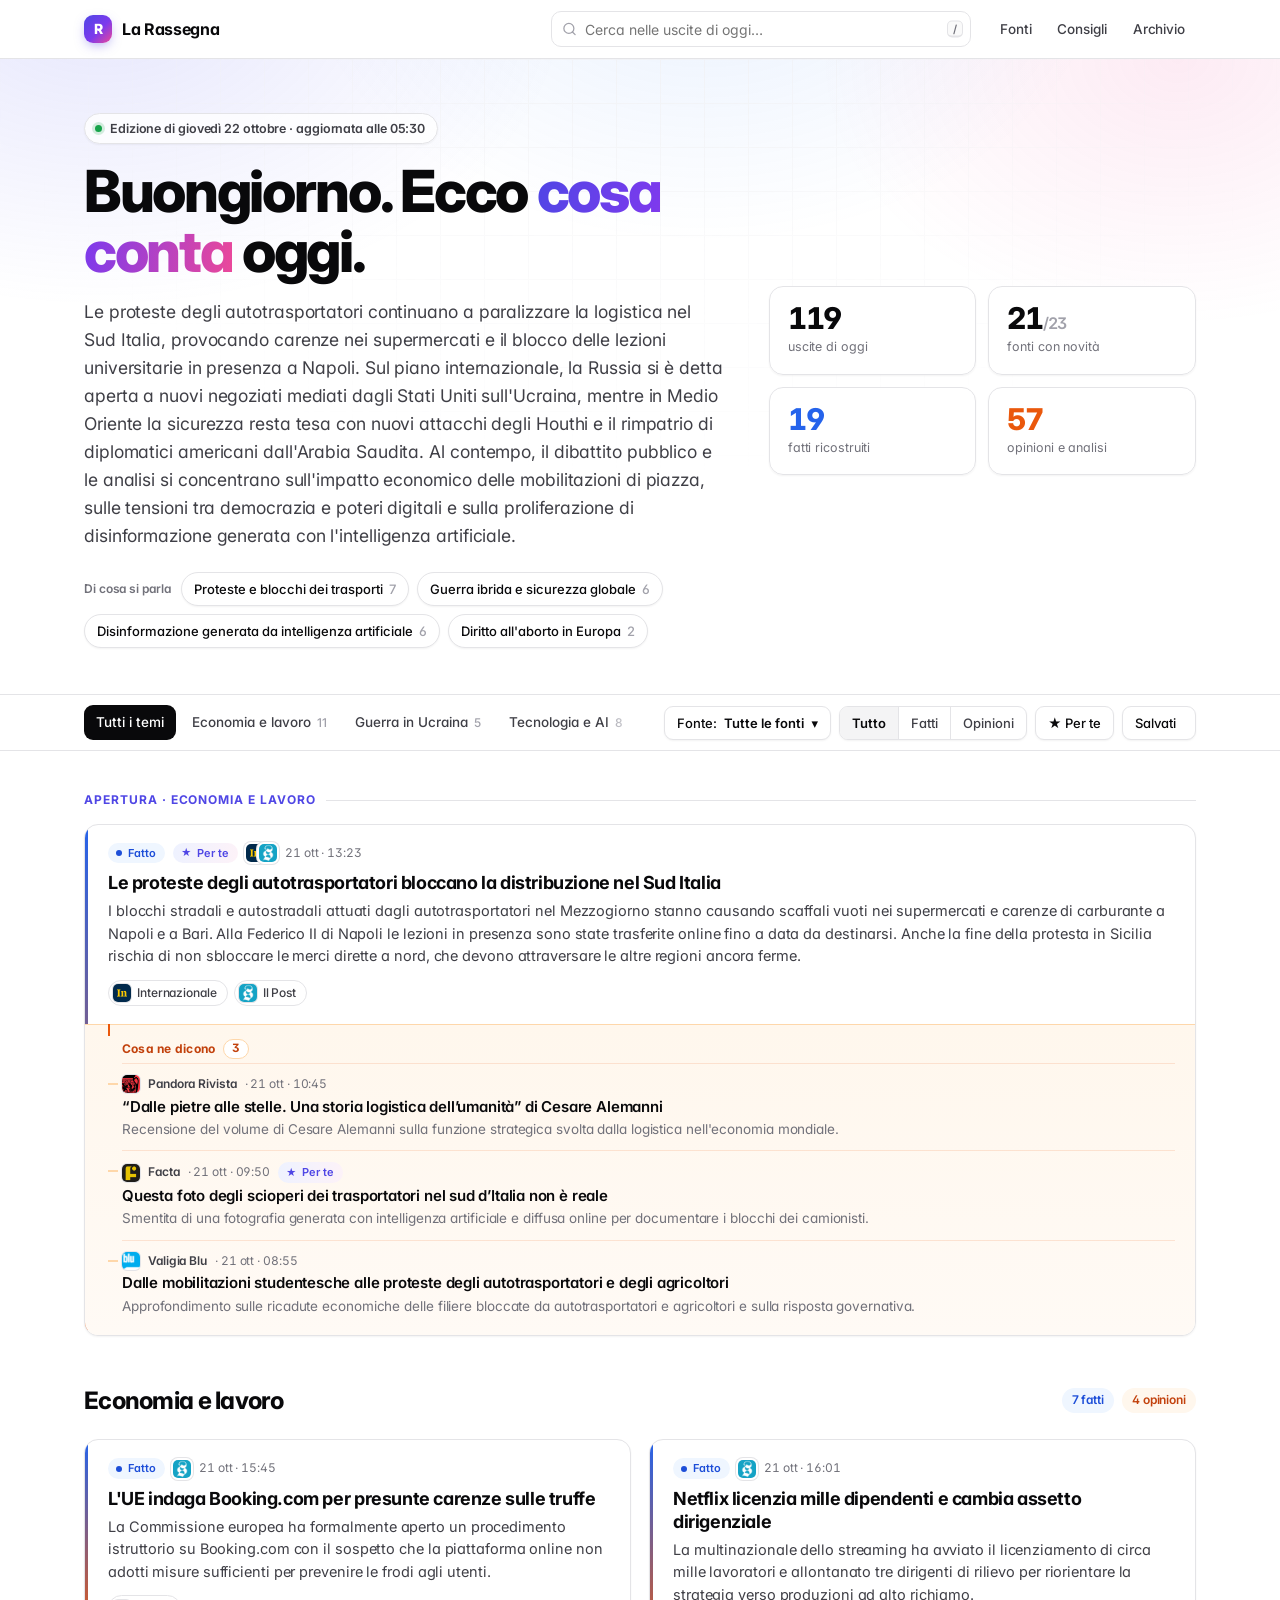
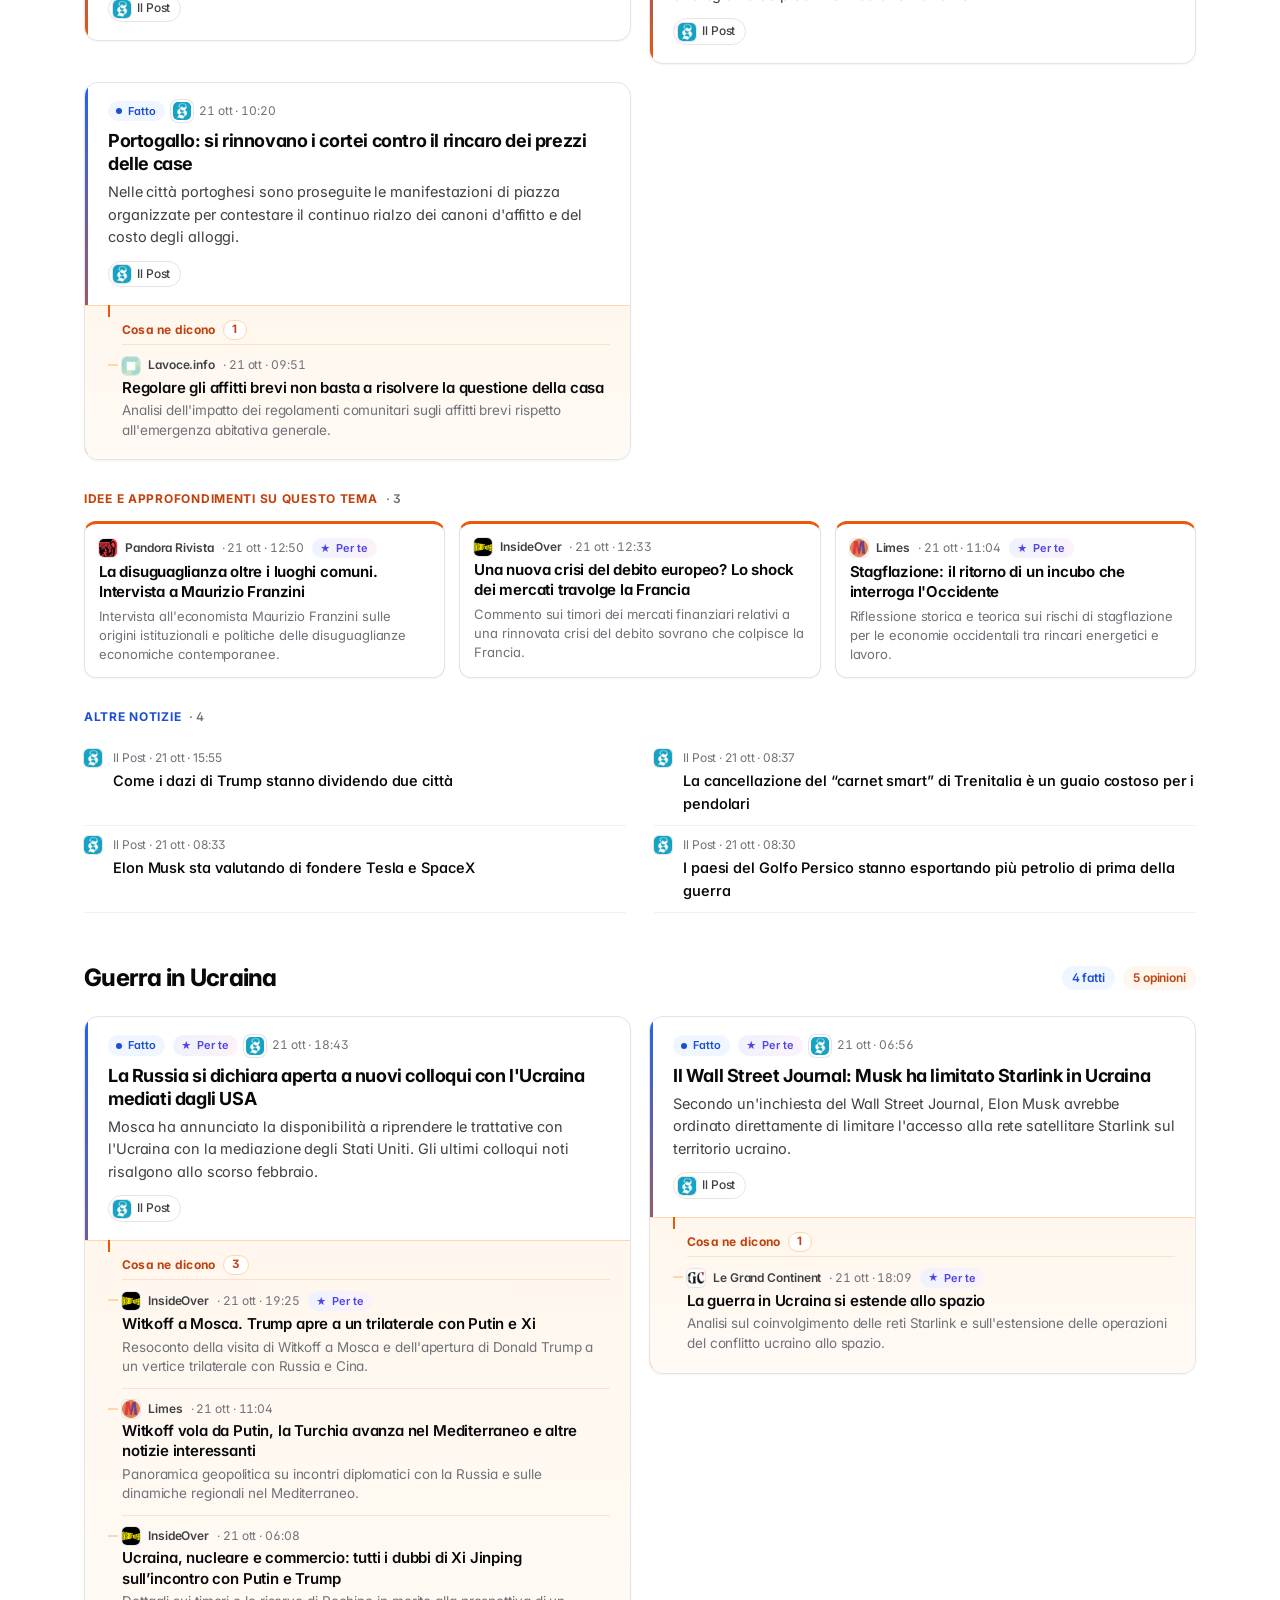
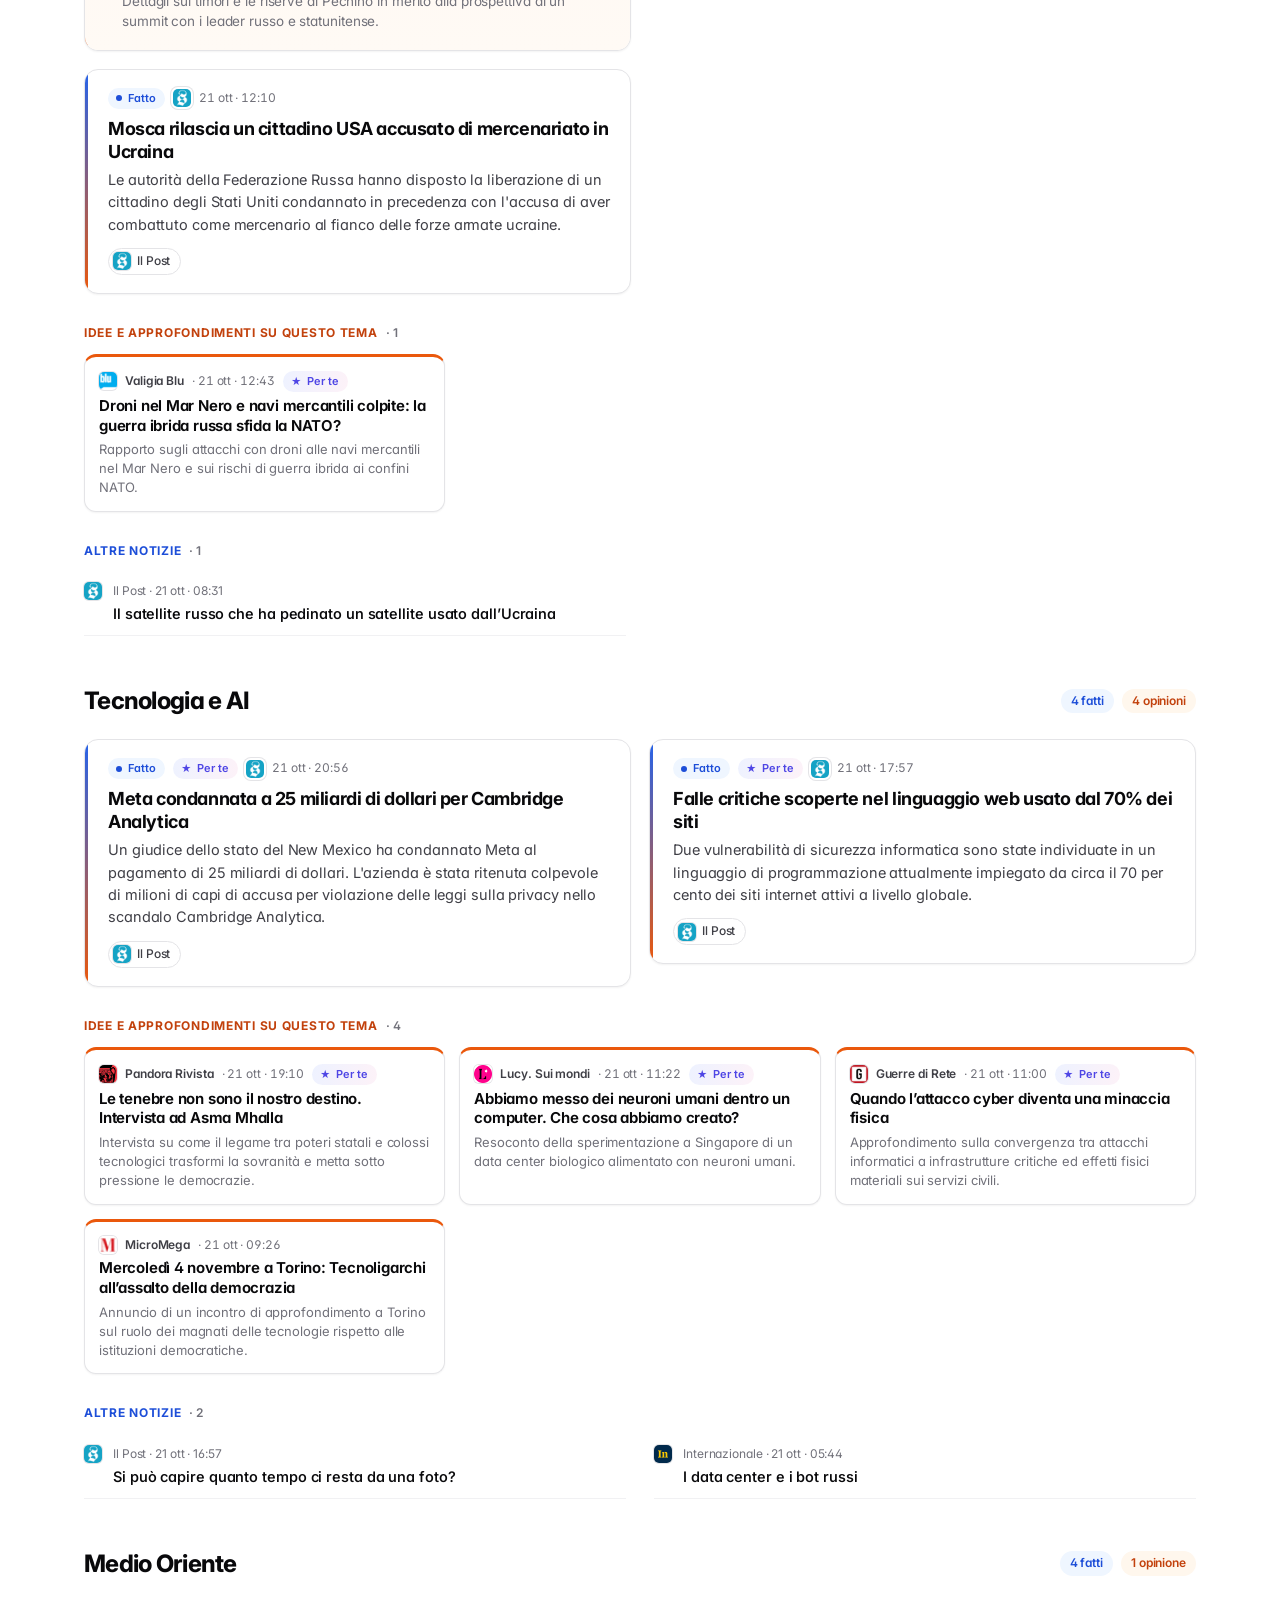
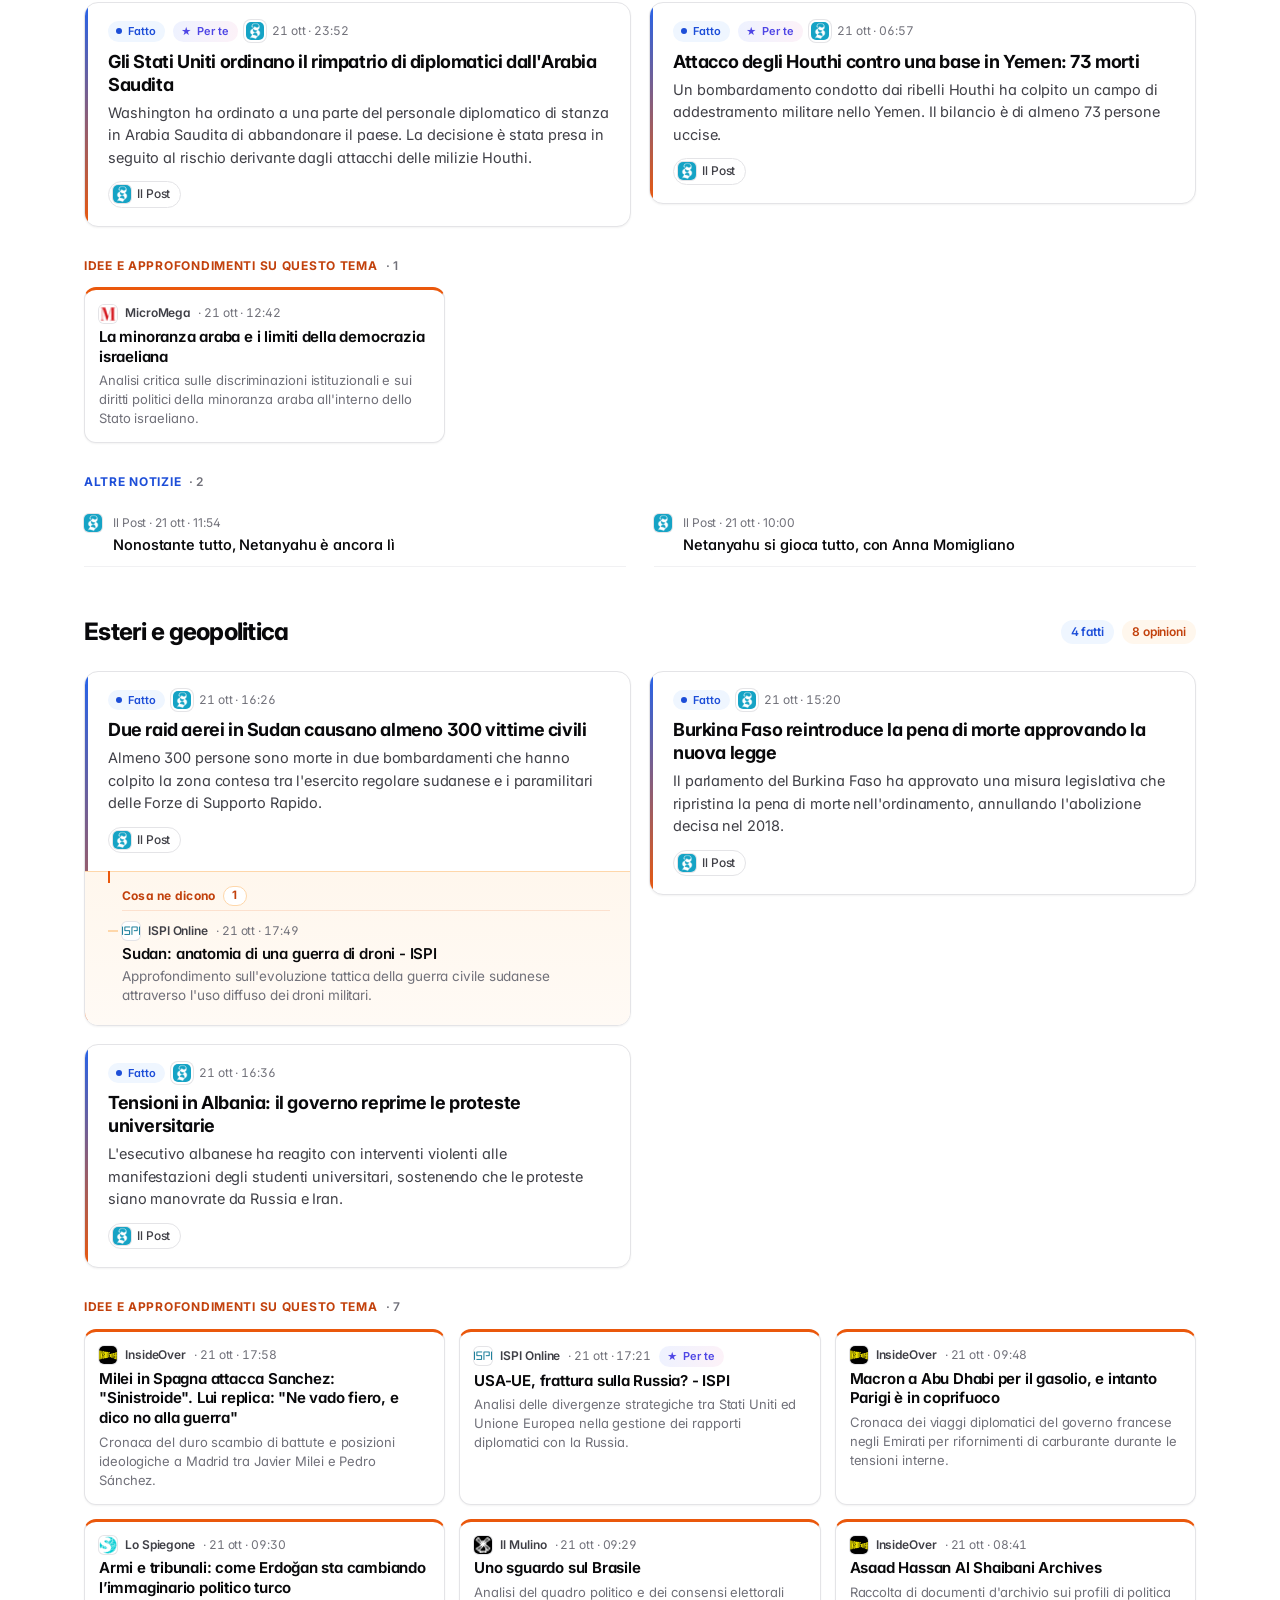
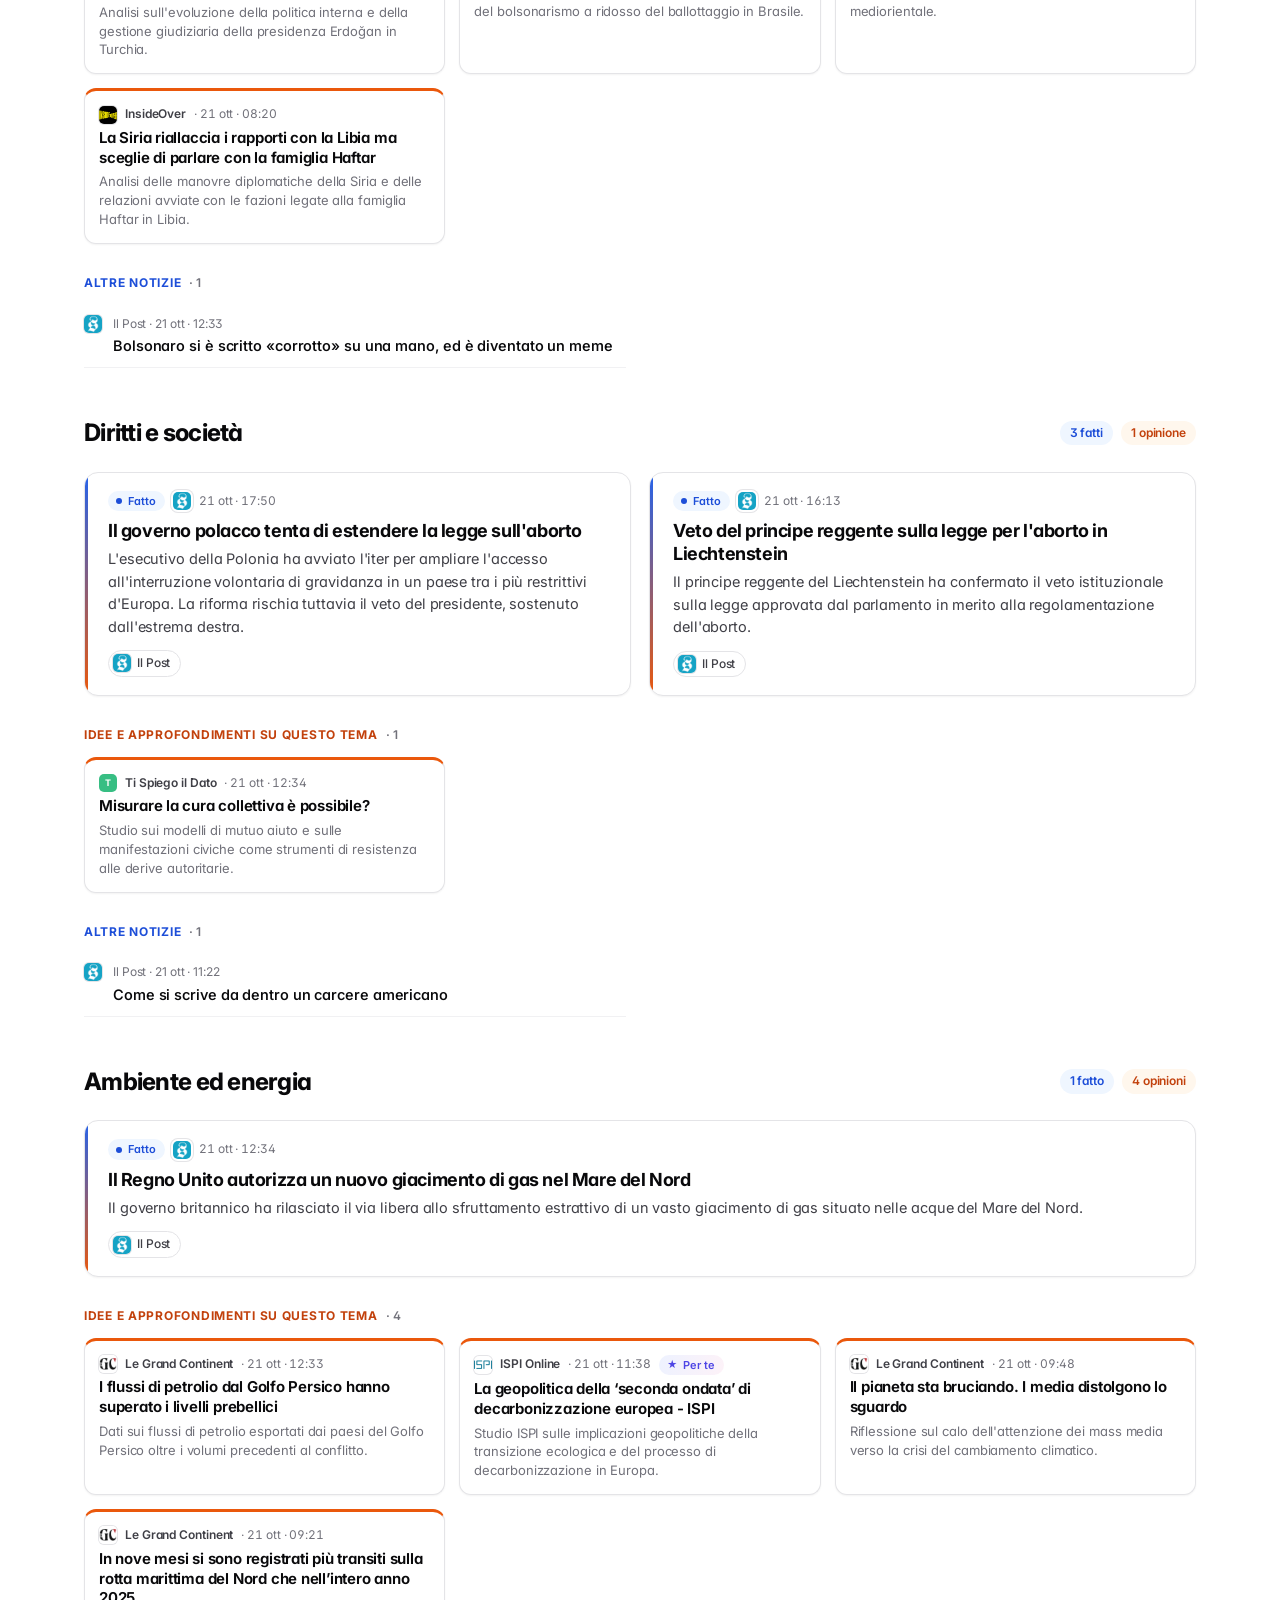
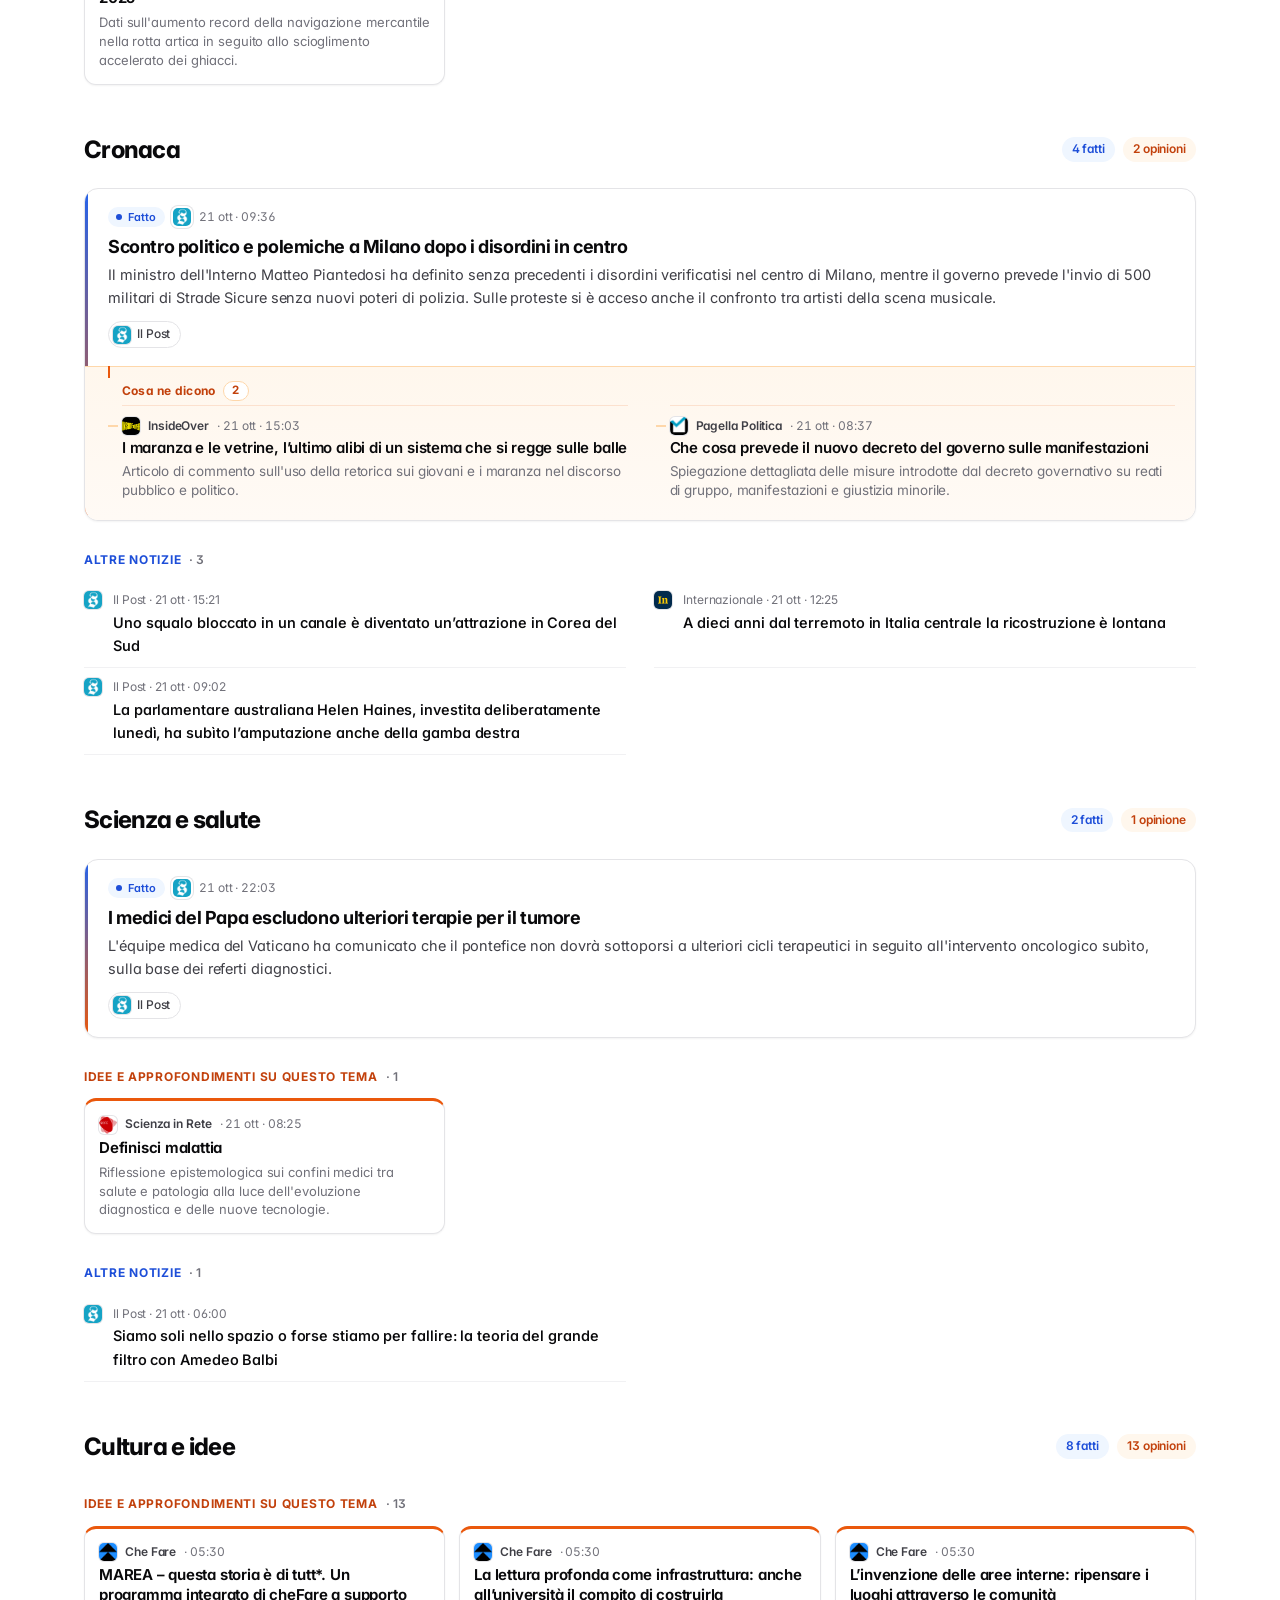
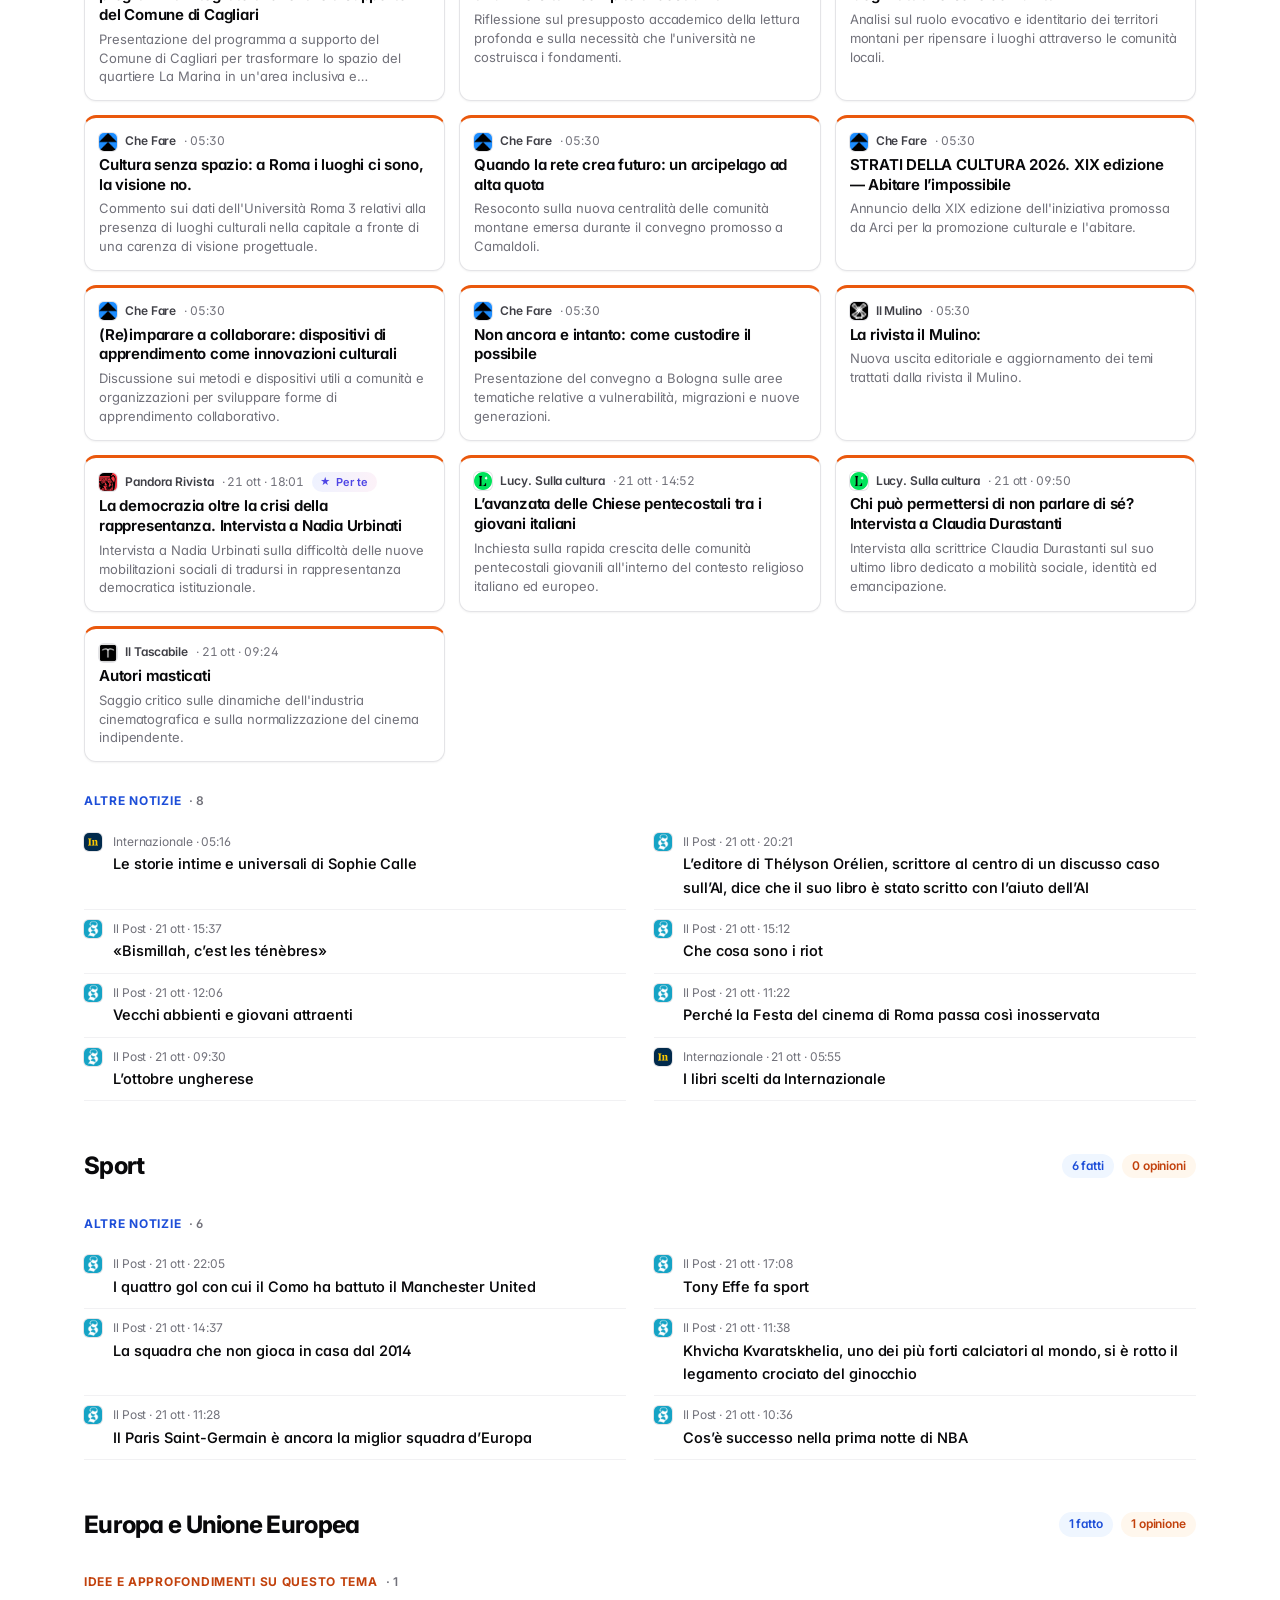
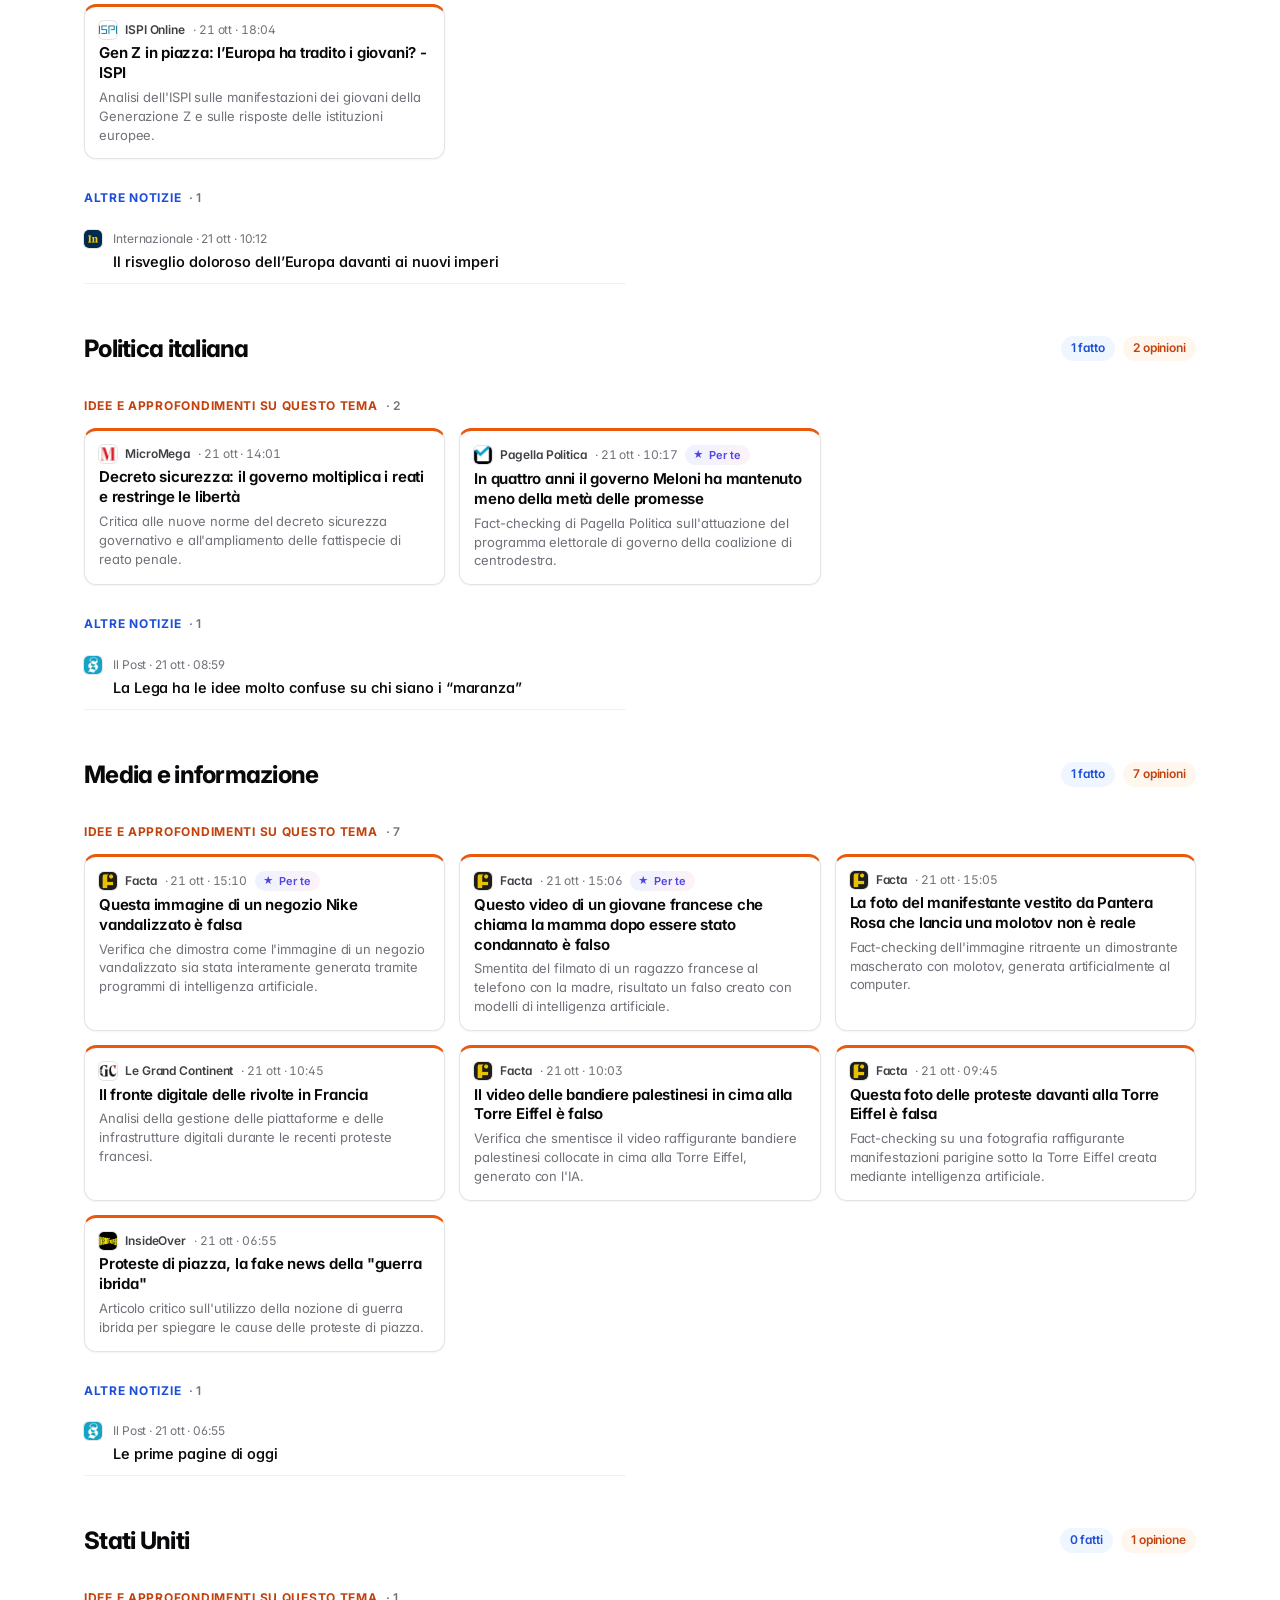
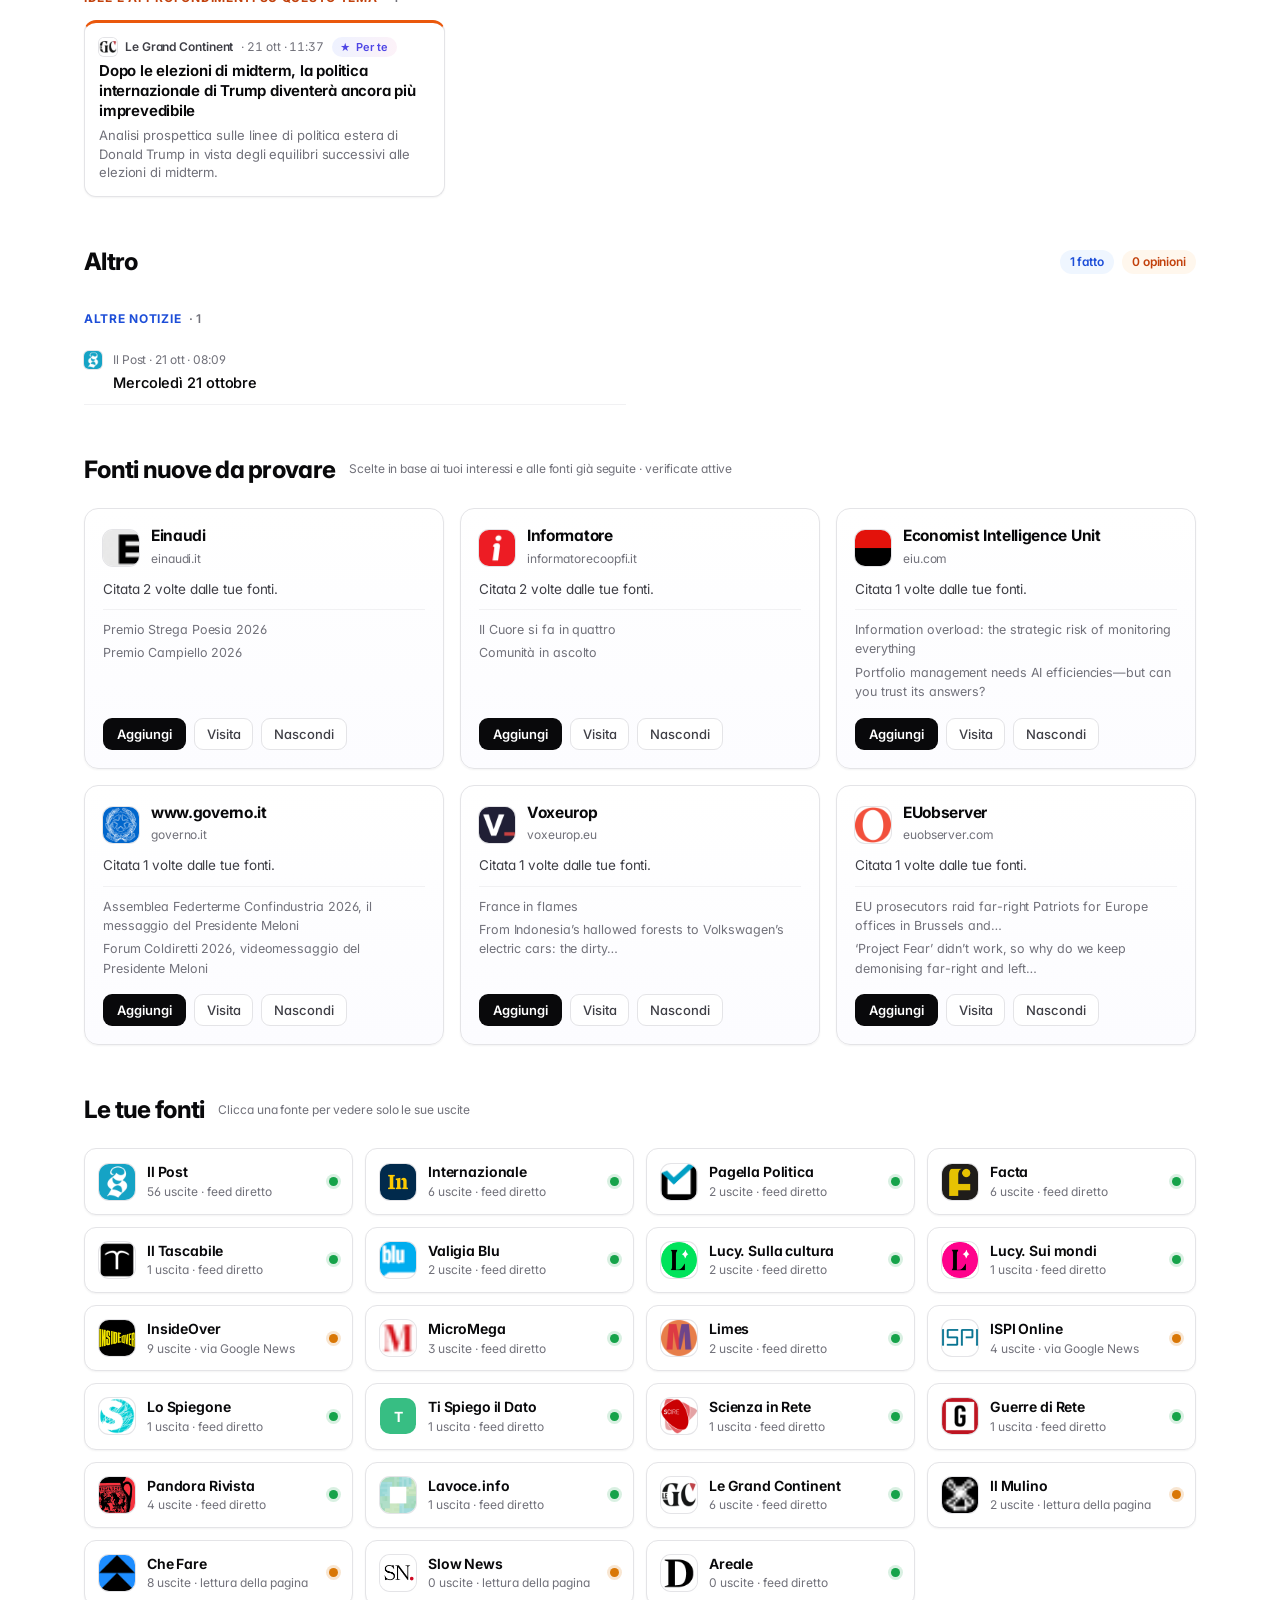
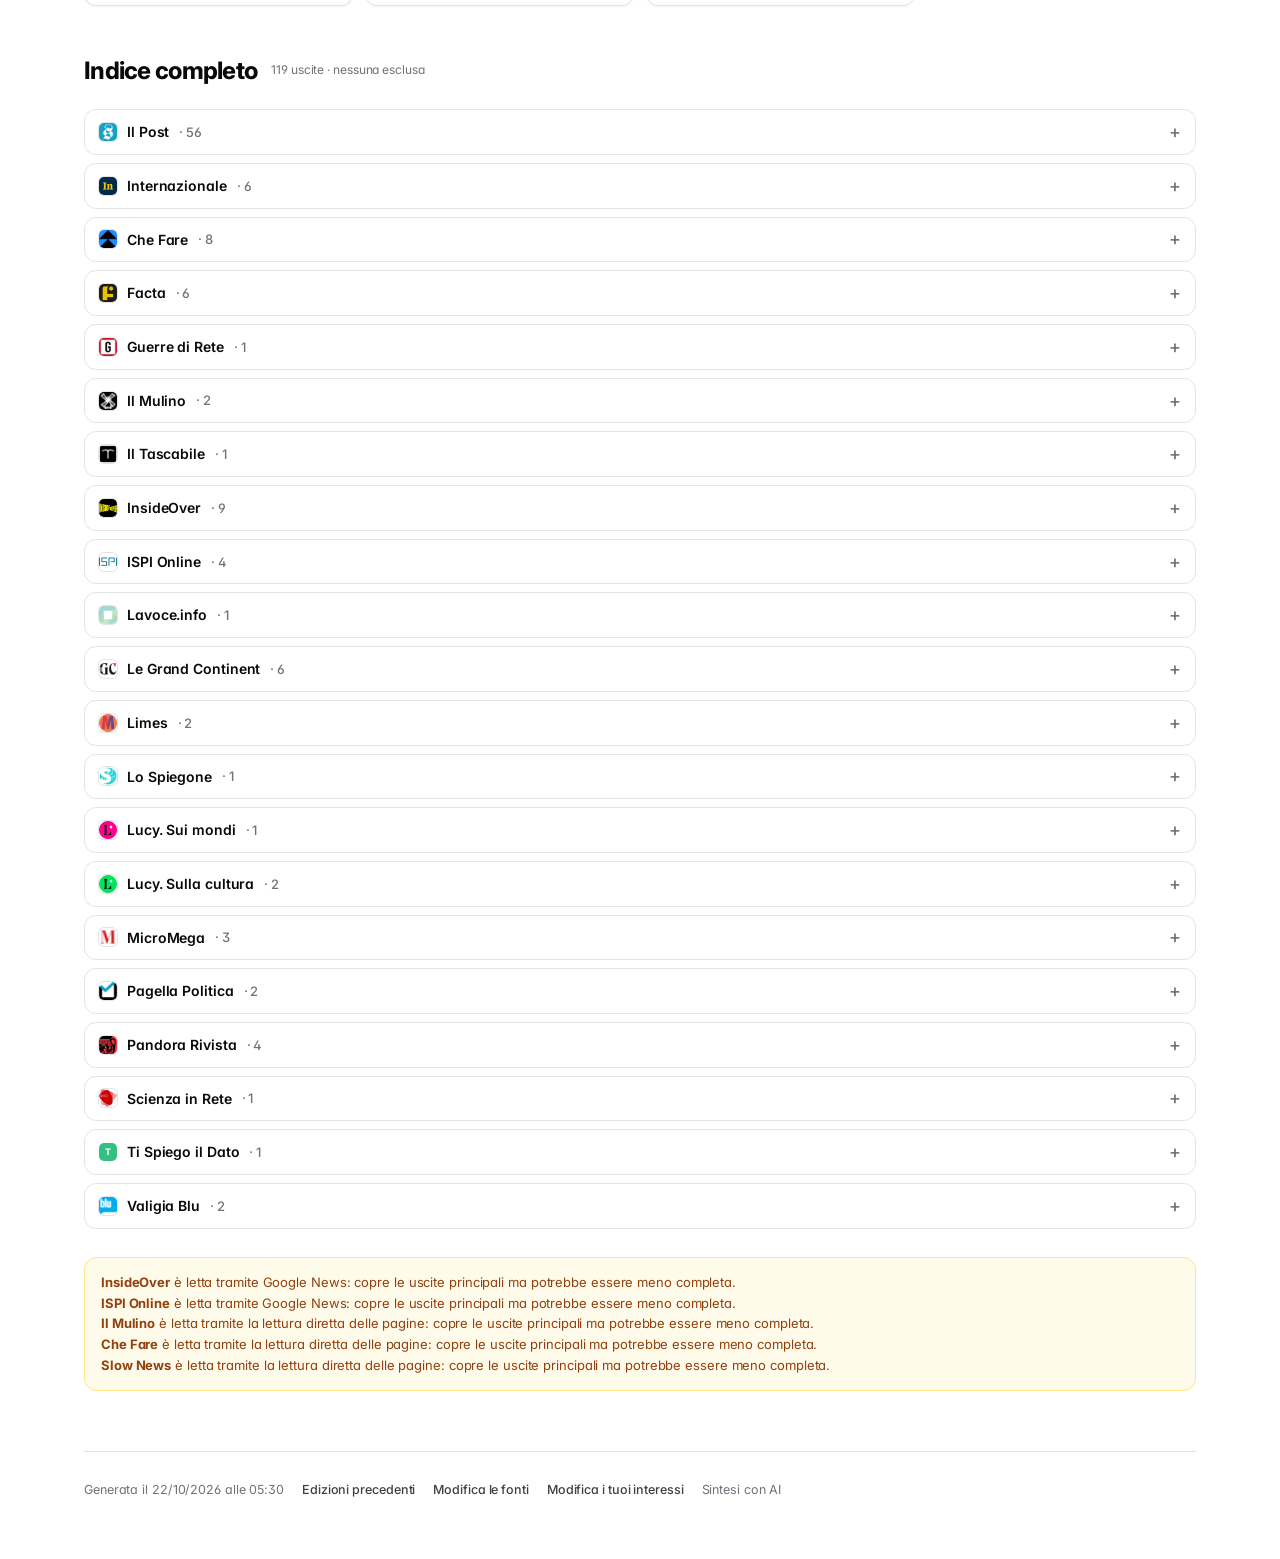
==== commit 915bc497: "Edizione del 2026-10-22" ====
--- a/docs/archivio/2026-10-22.html
+++ b/docs/archivio/2026-10-22.html
@@ -1,4 +1,4 @@
-<!doctype html><html lang="it"><head><meta charset="utf-8"><meta name="viewport" content="width=device-width,initial-scale=1"><title>La Rassegna — 22/10/2026</title><meta name="color-scheme" content="light"><link rel="preconnect" href="https://fonts.googleapis.com"><link rel="preconnect" href="https://fonts.gstatic.com" crossorigin><link rel="stylesheet" href="https://fonts.googleapis.com/css2?family=Inter:wght@400;500;600;700;800&display=swap"><style>/* La Rassegna — design chiaro: neutri zinc (come shadcn/ui), schede arrotondate, gradienti leggeri (come AstroWind).
+<!doctype html><html lang="it"><head><meta charset="utf-8"><meta name="viewport" content="width=device-width,initial-scale=1"><title>La Rassegna — 22/10/2026</title><meta name="color-scheme" content="light"><link rel="icon" type="image/svg+xml" href="data:image/svg+xml,%3Csvg%20xmlns%3D%27http%3A//www.w3.org/2000/svg%27%20viewBox%3D%270%200%2064%2064%27%3E%3Cdefs%3E%3ClinearGradient%20id%3D%27g%27%20x1%3D%270%27%20y1%3D%270%27%20x2%3D%271%27%20y2%3D%271%27%3E%3Cstop%20offset%3D%270%27%20stop-color%3D%27%234f46e5%27/%3E%3Cstop%20offset%3D%27.55%27%20stop-color%3D%27%237c3aed%27/%3E%3Cstop%20offset%3D%271%27%20stop-color%3D%27%23ec4899%27/%3E%3C/linearGradient%3E%3C/defs%3E%3Crect%20width%3D%2764%27%20height%3D%2764%27%20rx%3D%2718%27%20fill%3D%27url%28%23g%29%27/%3E%3Cpath%20d%3D%27M23%2048V16h12a9%209%200%200%201%200%2018H23M34%2034l9%2014%27%20fill%3D%27none%27%20stroke%3D%27white%27%20stroke-width%3D%277%27%20stroke-linecap%3D%27round%27%20stroke-linejoin%3D%27round%27/%3E%3C/svg%3E"><link rel="preconnect" href="https://fonts.googleapis.com"><link rel="preconnect" href="https://fonts.gstatic.com" crossorigin><link rel="stylesheet" href="https://fonts.googleapis.com/css2?family=Inter:wght@400;500;600;700;800&display=swap"><style>/* La Rassegna — design chiaro: neutri zinc (come shadcn/ui), schede arrotondate, gradienti leggeri (come AstroWind).
    Blu = fatti, arancio = opinioni. Nessuna dipendenza esterna a parte il carattere Inter (con ripiego su quello di sistema). */
 :root{
   --bg:#fff;--soft:#fafafa;--soft2:#f4f4f5;--fg:#09090b;--fg2:#3f3f46;--mut:#71717a;--mut2:#a1a1aa;--line:#e4e4e7;--line2:#f1f1f3;
@@ -248,7 +248,7 @@
 @media(max-width:1000px){.hero-in{grid-template-columns:1fr;gap:26px;padding-top:36px}.stats{grid-template-columns:repeat(4,1fr)}.fcards,.sugg-grid{grid-template-columns:repeat(2,minmax(0,1fr))}.bar-in{flex-wrap:wrap}.ctrls{flex-wrap:wrap}}
 @media(max-width:820px){.grid,.oth{grid-template-columns:1fr}.stats{grid-template-columns:repeat(2,1fr)}.links{display:none}.search{max-width:none}.bar{position:static}}
 @media(max-width:600px){.lede{font-size:15.5px;line-height:1.55}h1{font-size:34px}.wrap{padding:0 16px}.fcards,.sugg-grid{grid-template-columns:1fr}.thumb{width:72px;height:72px}.fact{padding:16px 16px 16px 19px;gap:12px}.thread{padding-left:19px;padding-right:14px}.acts{opacity:1;background:none;border:0;box-shadow:none}.nav-in{gap:10px}.brand span:last-child{display:none}.menu{position:fixed;left:12px;right:12px;width:auto;top:auto;bottom:12px}}
-</style></head><body><header class="nav"><div class="wrap nav-in"><a class="brand" href="../"><span class="mark">R</span><span>La Rassegna</span></a><label class="search"><svg viewBox="0 0 24 24" fill="none" stroke="currentColor" stroke-width="2" stroke-linecap="round" stroke-linejoin="round"><circle cx="11" cy="11" r="8"/><path d="m21 21-4.3-4.3"/></svg><input id="q" type="search" placeholder="Cerca nelle uscite di oggi…" autocomplete="off"><kbd>/</kbd></label><nav class="links"><a href="#fonti">Fonti</a><a href="#consigli">Consigli</a><a href="./">Archivio</a></nav></div></header><section class="hero"><div class="wrap hero-in"><div><span class="pill"><span class="dot"></span>Edizione di giovedì 22 ottobre · aggiornata alle 05:24</span><h1>Buongiorno. Ecco <em>cosa conta</em> oggi.</h1><p class="lede">La geopolitica internazionale vede la Russia dichiararsi aperta a nuovi negoziati mediati dagli Stati Uniti per il conflitto in Ucraina, mentre in Medio Oriente Washington dispone l&#x27;evacuazione parziale del personale diplomatico in Arabia Saudita a seguito delle azioni militari degli Houthi. In Italia proseguono i blocchi degli autotrasportatori, che colpiscono i rifornimenti e i servizi essenziali soprattutto nelle regioni meridionali, e tiene banco il dibattito sulla sicurezza urbana a Milano. Sui media e nelle riviste di approfondimento ci si interroga sull&#x27;impatto economico delle mobilitazioni di piazza e sulle sfide poste dalle nuove tecnologie all&#x27;ordine democratico e alla sicurezza informatica.</p><div class="trends"><span class="lbl">Di cosa si parla</span><button class="trend" data-trend="t0">Proteste e blocchi dei trasporti<i>6</i></button><button class="trend" data-trend="t1">Tensioni e diplomazia globale<i>6</i></button><button class="trend" data-trend="t2">Sicurezza urbana e proteste<i>6</i></button><button class="trend" data-trend="t3">Disinformazione e intelligenza artificiale<i>6</i></button></div></div><div class="stats"><div class="stat"><b class="num">118</b><span>uscite nelle ultime 24 ore</span></div><div class="stat"><b class="num">21<small style="font-size:16px;color:var(--mut2);font-weight:600">/23</small></b><span>fonti con novità</span></div><div class="stat f"><b class="num">14</b><span>fatti ricostruiti</span></div><div class="stat o"><b class="num">57</b><span>opinioni e analisi</span></div></div></div></section><div class="bar"><div class="wrap"><div class="bar-in"><div class="tabs"><button class="tab" data-tema="" aria-pressed="true">Tutti i temi</button><button class="tab" data-tema="Guerra in Ucraina" aria-pressed="false">Guerra in Ucraina<i>5</i></button><button class="tab" data-tema="Medio Oriente" aria-pressed="false">Medio Oriente<i>5</i></button><button class="tab" data-tema="Economia e lavoro" aria-pressed="false">Economia e lavoro<i>7</i></button><button class="tab" data-tema="Tecnologia e AI" aria-pressed="false">Tecnologia e AI<i>12</i></button><button class="tab" data-tema="Cronaca" aria-pressed="false">Cronaca<i>2</i></button><button class="tab" data-tema="Esteri e geopolitica" aria-pressed="false">Esteri e geopolitica<i>12</i></button><button class="tab" data-tema="Europa e Unione Europea" aria-pressed="false">Europa e Unione Europea<i>8</i></button><button class="tab" data-tema="Ambiente ed energia" aria-pressed="false">Ambiente ed energia<i>4</i></button><button class="tab" data-tema="Scienza e salute" aria-pressed="false">Scienza e salute<i>5</i></button><button class="tab" data-tema="Cultura e idee" aria-pressed="false">Cultura e idee<i>17</i></button><button class="tab" data-tema="Sport" aria-pressed="false">Sport<i>6</i></button><button class="tab" data-tema="Stati Uniti" aria-pressed="false">Stati Uniti<i>2</i></button><button class="tab" data-tema="Diritti e società" aria-pressed="false">Diritti e società<i>4</i></button><button class="tab" data-tema="Media e informazione" aria-pressed="false">Media e informazione<i>3</i></button><button class="tab" data-tema="Politica italiana" aria-pressed="false">Politica italiana<i>2</i></button><button class="tab" data-tema="Altro" aria-pressed="false">Altro<i>2</i></button></div><div class="ctrls"><div class="pop"><button class="btn" id="btn-fonti">Fonte: <b id="fonte-lbl" style="font-weight:600">Tutte le fonti</b> ▾</button><div class="menu" hidden><h6>Notizie</h6><button data-fsrc-btn="Il Post" aria-pressed="false"><img class="lg " src="../logos/il-post.png" alt="" loading="lazy" onerror="this.outerHTML='<span class=&quot;lg fb &quot; style=&quot;background:hsl(38 55% 48%)&quot;>I</span>'">Il Post<i>56</i></button><button data-fsrc-btn="Internazionale" aria-pressed="false"><img class="lg " src="../logos/internazionale.png" alt="" loading="lazy" onerror="this.outerHTML='<span class=&quot;lg fb &quot; style=&quot;background:hsl(319 55% 48%)&quot;>I</span>'">Internazionale<i>5</i></button><h6>Approfondimenti</h6><button data-fsrc-btn="Pagella Politica" aria-pressed="false"><img class="lg " src="../logos/pagella-politica.png" alt="" loading="lazy" onerror="this.outerHTML='<span class=&quot;lg fb &quot; style=&quot;background:hsl(268 55% 48%)&quot;>P</span>'">Pagella Politica<i>2</i></button><button data-fsrc-btn="Facta" aria-pressed="false"><img class="lg " src="../logos/facta.png" alt="" loading="lazy" onerror="this.outerHTML='<span class=&quot;lg fb &quot; style=&quot;background:hsl(95 55% 48%)&quot;>F</span>'">Facta<i>6</i></button><button data-fsrc-btn="Il Tascabile" aria-pressed="false"><img class="lg " src="../logos/il-tascabile.png" alt="" loading="lazy" onerror="this.outerHTML='<span class=&quot;lg fb &quot; style=&quot;background:hsl(298 55% 48%)&quot;>I</span>'">Il Tascabile<i>1</i></button><button data-fsrc-btn="Valigia Blu" aria-pressed="false"><img class="lg " src="../logos/valigia-blu.png" alt="" loading="lazy" onerror="this.outerHTML='<span class=&quot;lg fb &quot; style=&quot;background:hsl(289 55% 48%)&quot;>V</span>'">Valigia Blu<i>2</i></button><button data-fsrc-btn="Lucy. Sulla cultura" aria-pressed="false"><img class="lg " src="../logos/lucy-sulla-cultura.png" alt="" loading="lazy" onerror="this.outerHTML='<span class=&quot;lg fb &quot; style=&quot;background:hsl(318 55% 48%)&quot;>L</span>'">Lucy. Sulla cultura<i>2</i></button><button data-fsrc-btn="Lucy. Sui mondi" aria-pressed="false"><img class="lg " src="../logos/lucy-sui-mondi.png" alt="" loading="lazy" onerror="this.outerHTML='<span class=&quot;lg fb &quot; style=&quot;background:hsl(265 55% 48%)&quot;>L</span>'">Lucy. Sui mondi<i>1</i></button><button data-fsrc-btn="InsideOver" aria-pressed="false"><img class="lg " src="../logos/insideover.png" alt="" loading="lazy" onerror="this.outerHTML='<span class=&quot;lg fb &quot; style=&quot;background:hsl(221 55% 48%)&quot;>I</span>'">InsideOver<i>9</i></button><button data-fsrc-btn="MicroMega" aria-pressed="false"><img class="lg " src="../logos/micromega.png" alt="" loading="lazy" onerror="this.outerHTML='<span class=&quot;lg fb &quot; style=&quot;background:hsl(357 55% 48%)&quot;>M</span>'">MicroMega<i>3</i></button><button data-fsrc-btn="Limes" aria-pressed="false"><img class="lg " src="../logos/limes.png" alt="" loading="lazy" onerror="this.outerHTML='<span class=&quot;lg fb &quot; style=&quot;background:hsl(11 55% 48%)&quot;>L</span>'">Limes<i>2</i></button><button data-fsrc-btn="ISPI Online" aria-pressed="false"><img class="lg " src="../logos/ispi-online.png" alt="" loading="lazy" onerror="this.outerHTML='<span class=&quot;lg fb &quot; style=&quot;background:hsl(46 55% 48%)&quot;>I</span>'">ISPI Online<i>4</i></button><button data-fsrc-btn="Lo Spiegone" aria-pressed="false"><img class="lg " src="../logos/lo-spiegone.png" alt="" loading="lazy" onerror="this.outerHTML='<span class=&quot;lg fb &quot; style=&quot;background:hsl(242 55% 48%)&quot;>L</span>'">Lo Spiegone<i>1</i></button><button data-fsrc-btn="Ti Spiego il Dato" aria-pressed="false"><span class="lg fb " style="background:hsl(154 55% 48%)">T</span>Ti Spiego il Dato<i>1</i></button><button data-fsrc-btn="Scienza in Rete" aria-pressed="false"><img class="lg " src="../logos/scienza-in-rete.png" alt="" loading="lazy" onerror="this.outerHTML='<span class=&quot;lg fb &quot; style=&quot;background:hsl(321 55% 48%)&quot;>S</span>'">Scienza in Rete<i>1</i></button><button data-fsrc-btn="Guerre di Rete" aria-pressed="false"><img class="lg " src="../logos/guerre-di-rete.png" alt="" loading="lazy" onerror="this.outerHTML='<span class=&quot;lg fb &quot; style=&quot;background:hsl(308 55% 48%)&quot;>G</span>'">Guerre di Rete<i>1</i></button><button data-fsrc-btn="Pandora Rivista" aria-pressed="false"><img class="lg " src="../logos/pandora-rivista.png" alt="" loading="lazy" onerror="this.outerHTML='<span class=&quot;lg fb &quot; style=&quot;background:hsl(126 55% 48%)&quot;>P</span>'">Pandora Rivista<i>4</i></button><button data-fsrc-btn="Lavoce.info" aria-pressed="false"><img class="lg " src="../logos/lavoce-info.png" alt="" loading="lazy" onerror="this.outerHTML='<span class=&quot;lg fb &quot; style=&quot;background:hsl(213 55% 48%)&quot;>L</span>'">Lavoce.info<i>1</i></button><button data-fsrc-btn="Le Grand Continent" aria-pressed="false"><img class="lg " src="../logos/le-grand-continent.png" alt="" loading="lazy" onerror="this.outerHTML='<span class=&quot;lg fb &quot; style=&quot;background:hsl(113 55% 48%)&quot;>L</span>'">Le Grand Continent<i>6</i></button><button data-fsrc-btn="Il Mulino" aria-pressed="false"><img class="lg " src="../logos/il-mulino.png" alt="" loading="lazy" onerror="this.outerHTML='<span class=&quot;lg fb &quot; style=&quot;background:hsl(315 55% 48%)&quot;>I</span>'">Il Mulino<i>2</i></button><button data-fsrc-btn="Che Fare" aria-pressed="false"><img class="lg " src="../logos/che-fare.png" alt="" loading="lazy" onerror="this.outerHTML='<span class=&quot;lg fb &quot; style=&quot;background:hsl(181 55% 48%)&quot;>C</span>'">Che Fare<i>8</i></button><button data-fsrc-btn="Slow News" aria-pressed="false" disabled><img class="lg " src="../logos/slow-news.png" alt="" loading="lazy" onerror="this.outerHTML='<span class=&quot;lg fb &quot; style=&quot;background:hsl(186 55% 48%)&quot;>S</span>'">Slow News<i>0</i></button><button data-fsrc-btn="Areale" aria-pressed="false" disabled><img class="lg " src="../logos/areale.png" alt="" loading="lazy" onerror="this.outerHTML='<span class=&quot;lg fb &quot; style=&quot;background:hsl(79 55% 48%)&quot;>A</span>'">Areale<i>0</i></button></div></div><div class="seg"><button data-kind="all" aria-pressed="true">Tutto</button><button data-kind="fatti" aria-pressed="false">Fatti</button><button data-kind="opinioni" aria-pressed="false">Opinioni</button></div><button class="toggle" data-toggle="per" aria-pressed="false">★ Per te</button><button class="toggle" data-toggle="saved" aria-pressed="false">Salvati <span class="n" id="n-salvati"></span></button><button class="btn" id="invia-pref" hidden>Invia <span>0</span> preferenze</button><button class="reset" hidden>Azzera</button></div></div><div class="stato-filtri" hidden></div></div></div><main class="wrap"><div class="lead" data-topic="Guerra in Ucraina"><div class="eyebrow">Apertura · Guerra in Ucraina</div><article class="dossier rv" id="s0" data-link="https://www.ilpost.it/2026/10/21/russia-disposta-nuovi-colloqui-ucraina/" data-src="Il Post" data-n="n8" data-per="1" data-fonte="Il Post" data-titolo="Russia disponibile a nuovi colloqui mediati da Washington con l&#x27;Ucraina" data-text="Russia disponibile a nuovi colloqui mediati da Washington con l&#x27;Ucraina La Russia ha comunicato la propria disponibilità a riaprire i negoziati con l&#x27;Ucraina con la mediazione degli Stati Uniti. I precedenti colloqui tra le parti risalivano al febbraio scorso. Il Post"><div class="fact"><div class="fact-body"><div class="meta"><span class="badge f">Fatto</span><span class="badge per">Per te</span><span class="stack"><img class="lg " src="../logos/il-post.png" alt="" loading="lazy" onerror="this.outerHTML='<span class=&quot;lg fb &quot; style=&quot;background:hsl(38 55% 48%)&quot;>I</span>'"></span><span class="num">21 ott · 18:43</span></div><h3><a href="https://www.ilpost.it/2026/10/21/russia-disposta-nuovi-colloqui-ucraina/">Russia disponibile a nuovi colloqui mediati da Washington con l&#x27;Ucraina</a></h3><p class="txt">La Russia ha comunicato la propria disponibilità a riaprire i negoziati con l&#x27;Ucraina con la mediazione degli Stati Uniti. I precedenti colloqui tra le parti risalivano al febbraio scorso.</p><div class="chips"><a class="schip" href="https://www.ilpost.it/2026/10/21/russia-disposta-nuovi-colloqui-ucraina/"><img class="lg " src="../logos/il-post.png" alt="" loading="lazy" onerror="this.outerHTML='<span class=&quot;lg fb &quot; style=&quot;background:hsl(38 55% 48%)&quot;>I</span>'">Il Post</a></div></div><a class="thumb" href="https://www.ilpost.it/2026/10/21/russia-disposta-nuovi-colloqui-ucraina/" tabindex="-1" aria-hidden="true"><img src="https://static-prod.cdnilpost.com/wp-content/uploads/2026/10/21/680x453/1792600339-AP26294404306957.jpg" alt="" loading="lazy" referrerpolicy="no-referrer" onerror="this.closest('a').remove()" onload="if(this.naturalWidth<60)this.closest('a').remove()"></a></div><div class="acts"><button class="ic" data-act="up" title="Mi interessa" aria-pressed="false"><svg viewBox="0 0 24 24" fill="none" stroke="currentColor" stroke-width="2" stroke-linecap="round" stroke-linejoin="round"><path d="M7 10v12"/><path d="M15 5.9 14 10h5.8a2 2 0 0 1 1.9 2.6l-2.3 7A2 2 0 0 1 17.5 21H4a2 2 0 0 1-2-2v-7a2 2 0 0 1 2-2h2.8a2 2 0 0 0 1.8-1.1L12 3a3.1 3.1 0 0 1 3 2.9Z"/></svg></button><button class="ic" data-act="down" title="Non mi interessa" aria-pressed="false"><svg viewBox="0 0 24 24" fill="none" stroke="currentColor" stroke-width="2" stroke-linecap="round" stroke-linejoin="round"><path d="M17 14V2"/><path d="M9 18.1 10 14H4.2a2 2 0 0 1-1.9-2.6l2.3-7A2 2 0 0 1 6.5 3H20a2 2 0 0 1 2 2v7a2 2 0 0 1-2 2h-2.8a2 2 0 0 0-1.8 1.1L12 21a3.1 3.1 0 0 1-3-2.9Z"/></svg></button><button class="ic" data-act="save" title="Salva per dopo" aria-pressed="false"><svg viewBox="0 0 24 24" fill="none" stroke="currentColor" stroke-width="2" stroke-linecap="round" stroke-linejoin="round"><path d="m19 21-7-4-7 4V5a2 2 0 0 1 2-2h10a2 2 0 0 1 2 2v16Z"/></svg></button></div><div class="thread"><div class="thread-h">Cosa ne dicono <b>3</b></div><div class="op" data-link="https://it.insideover.com/guerra/witkoff-a-mosca-trump-apre-a-un-trilaterale-con-putin-e-xi.html/amp" data-src="InsideOver" data-fonte="InsideOver" data-titolo="Witkoff a Mosca. Trump apre a un trilaterale con Putin e Xi" data-per="1" data-c="c9"><div class="op-body"><div class="meta"><img class="lg " src="../logos/insideover.png" alt="" loading="lazy" onerror="this.outerHTML='<span class=&quot;lg fb &quot; style=&quot;background:hsl(221 55% 48%)&quot;>I</span>'"><span class="who" data-fsrc="InsideOver" title="Mostra solo InsideOver">InsideOver</span><span class="num">· 21 ott · 19:25</span><span class="badge per">Per te</span></div><a class="t" href="https://it.insideover.com/guerra/witkoff-a-mosca-trump-apre-a-un-trilaterale-con-putin-e-xi.html/amp">Witkoff a Mosca. Trump apre a un trilaterale con Putin e Xi</a><p>Resoconto sui contatti diplomatici a Mosca e sulle prospettive di vertice trilaterale tra Usa, Russia e Cina.</p></div><div class="acts"><button class="ic" data-act="up" title="Mi interessa" aria-pressed="false"><svg viewBox="0 0 24 24" fill="none" stroke="currentColor" stroke-width="2" stroke-linecap="round" stroke-linejoin="round"><path d="M7 10v12"/><path d="M15 5.9 14 10h5.8a2 2 0 0 1 1.9 2.6l-2.3 7A2 2 0 0 1 17.5 21H4a2 2 0 0 1-2-2v-7a2 2 0 0 1 2-2h2.8a2 2 0 0 0 1.8-1.1L12 3a3.1 3.1 0 0 1 3 2.9Z"/></svg></button><button class="ic" data-act="down" title="Non mi interessa" aria-pressed="false"><svg viewBox="0 0 24 24" fill="none" stroke="currentColor" stroke-width="2" stroke-linecap="round" stroke-linejoin="round"><path d="M17 14V2"/><path d="M9 18.1 10 14H4.2a2 2 0 0 1-1.9-2.6l2.3-7A2 2 0 0 1 6.5 3H20a2 2 0 0 1 2 2v7a2 2 0 0 1-2 2h-2.8a2 2 0 0 0-1.8 1.1L12 21a3.1 3.1 0 0 1-3-2.9Z"/></svg></button><button class="ic" data-act="save" title="Salva per dopo" aria-pressed="false"><svg viewBox="0 0 24 24" fill="none" stroke="currentColor" stroke-width="2" stroke-linecap="round" stroke-linejoin="round"><path d="m19 21-7-4-7 4V5a2 2 0 0 1 2-2h10a2 2 0 0 1 2 2v16Z"/></svg></button></div></div><div class="op" data-link="https://www.limesonline.com/rubriche/il-mondo-oggi/ucraina-negoziati-witkoff-russia-accordo-turchia-libia-giappone-malaysia-regno-unito-typhoon-arabia-saudita-taiwan-cina-22959477/" data-src="Limes" data-fonte="Limes" data-titolo="Witkoff vola da Putin, la Turchia avanza nel Mediterraneo e altre notizie interessanti" data-per="0" data-c="c32"><a class="thumb sm" href="https://www.limesonline.com/rubriche/il-mondo-oggi/ucraina-negoziati-witkoff-russia-accordo-turchia-libia-giappone-malaysia-regno-unito-typhoon-arabia-saudita-taiwan-cina-22959477/" tabindex="-1" aria-hidden="true"><img src="https://www.gedistatic.it/content/gedi/img/limesonline/2026/10/21/105746907-08989e06-028f-4163-8ad7-c32c34aa20c8.jpg" alt="" loading="lazy" referrerpolicy="no-referrer" onerror="this.closest('a').remove()" onload="if(this.naturalWidth<60)this.closest('a').remove()"></a><div class="op-body"><div class="meta"><img class="lg " src="../logos/limes.png" alt="" loading="lazy" onerror="this.outerHTML='<span class=&quot;lg fb &quot; style=&quot;background:hsl(11 55% 48%)&quot;>L</span>'"><span class="who" data-fsrc="Limes" title="Mostra solo Limes">Limes</span><span class="num">· 21 ott · 11:04</span></div><a class="t" href="https://www.limesonline.com/rubriche/il-mondo-oggi/ucraina-negoziati-witkoff-russia-accordo-turchia-libia-giappone-malaysia-regno-unito-typhoon-arabia-saudita-taiwan-cina-22959477/">Witkoff vola da Putin, la Turchia avanza nel Mediterraneo e altre notizie interessanti</a><p>Rassegna delle principali manovre diplomatiche e strategiche tra Mosca, Ankara e il bacino mediterraneo.</p></div><div class="acts"><button class="ic" data-act="up" title="Mi interessa" aria-pressed="false"><svg viewBox="0 0 24 24" fill="none" stroke="currentColor" stroke-width="2" stroke-linecap="round" stroke-linejoin="round"><path d="M7 10v12"/><path d="M15 5.9 14 10h5.8a2 2 0 0 1 1.9 2.6l-2.3 7A2 2 0 0 1 17.5 21H4a2 2 0 0 1-2-2v-7a2 2 0 0 1 2-2h2.8a2 2 0 0 0 1.8-1.1L12 3a3.1 3.1 0 0 1 3 2.9Z"/></svg></button><button class="ic" data-act="down" title="Non mi interessa" aria-pressed="false"><svg viewBox="0 0 24 24" fill="none" stroke="currentColor" stroke-width="2" stroke-linecap="round" stroke-linejoin="round"><path d="M17 14V2"/><path d="M9 18.1 10 14H4.2a2 2 0 0 1-1.9-2.6l2.3-7A2 2 0 0 1 6.5 3H20a2 2 0 0 1 2 2v7a2 2 0 0 1-2 2h-2.8a2 2 0 0 0-1.8 1.1L12 21a3.1 3.1 0 0 1-3-2.9Z"/></svg></button><button class="ic" data-act="save" title="Salva per dopo" aria-pressed="false"><svg viewBox="0 0 24 24" fill="none" stroke="currentColor" stroke-width="2" stroke-linecap="round" stroke-linejoin="round"><path d="m19 21-7-4-7 4V5a2 2 0 0 1 2-2h10a2 2 0 0 1 2 2v16Z"/></svg></button></div></div><div class="op" data-link="https://it.insideover.com/politica/ucraina-nucleare-e-commercio-tutti-i-dubbi-di-xi-jinping-sullincontro-con-putin-e-trump.html" data-src="InsideOver" data-fonte="InsideOver" data-titolo="Ucraina, nucleare e commercio: tutti i dubbi di Xi Jinping sull’incontro con Putin e Trump" data-per="1" data-c="c56"><div class="op-body"><div class="meta"><img class="lg " src="../logos/insideover.png" alt="" loading="lazy" onerror="this.outerHTML='<span class=&quot;lg fb &quot; style=&quot;background:hsl(221 55% 48%)&quot;>I</span>'"><span class="who" data-fsrc="InsideOver" title="Mostra solo InsideOver">InsideOver</span><span class="num">· 21 ott · 06:08</span><span class="badge per">Per te</span></div><a class="t" href="https://it.insideover.com/politica/ucraina-nucleare-e-commercio-tutti-i-dubbi-di-xi-jinping-sullincontro-con-putin-e-trump.html">Ucraina, nucleare e commercio: tutti i dubbi di Xi Jinping sull’incontro con Putin e Trump</a><p>Analisi della posizione diplomatica cinese rispetto alle prospettive di pace e agli incontri tra Trump e Putin.</p></div><div class="acts"><button class="ic" data-act="up" title="Mi interessa" aria-pressed="false"><svg viewBox="0 0 24 24" fill="none" stroke="currentColor" stroke-width="2" stroke-linecap="round" stroke-linejoin="round"><path d="M7 10v12"/><path d="M15 5.9 14 10h5.8a2 2 0 0 1 1.9 2.6l-2.3 7A2 2 0 0 1 17.5 21H4a2 2 0 0 1-2-2v-7a2 2 0 0 1 2-2h2.8a2 2 0 0 0 1.8-1.1L12 3a3.1 3.1 0 0 1 3 2.9Z"/></svg></button><button class="ic" data-act="down" title="Non mi interessa" aria-pressed="false"><svg viewBox="0 0 24 24" fill="none" stroke="currentColor" stroke-width="2" stroke-linecap="round" stroke-linejoin="round"><path d="M17 14V2"/><path d="M9 18.1 10 14H4.2a2 2 0 0 1-1.9-2.6l2.3-7A2 2 0 0 1 6.5 3H20a2 2 0 0 1 2 2v7a2 2 0 0 1-2 2h-2.8a2 2 0 0 0-1.8 1.1L12 21a3.1 3.1 0 0 1-3-2.9Z"/></svg></button><button class="ic" data-act="save" title="Salva per dopo" aria-pressed="false"><svg viewBox="0 0 24 24" fill="none" stroke="currentColor" stroke-width="2" stroke-linecap="round" stroke-linejoin="round"><path d="m19 21-7-4-7 4V5a2 2 0 0 1 2-2h10a2 2 0 0 1 2 2v16Z"/></svg></button></div></div></div></article></div><section class="sez" data-topic="Guerra in Ucraina"><div class="sez-h"><h2>Guerra in Ucraina</h2><span class="cnt"><b class="f">2 fatti</b><b class="o">2 opinioni</b></span></div><div class="sub"><div class="sub-h o">Idee e approfondimenti su questo tema <b>· 2</b></div><div class="fcards"><article class="fcard rv" data-link="https://legrandcontinent.eu/it/2026/10/21/la-guerra-in-ucraina-si-estende-allo-spazio/" data-src="Le Grand Continent" data-fonte="Le Grand Continent" data-titolo="La guerra in Ucraina si estende allo spazio" data-per="1" data-c="c11"><div class="op-body"><div class="meta"><img class="lg " src="../logos/le-grand-continent.png" alt="" loading="lazy" onerror="this.outerHTML='<span class=&quot;lg fb &quot; style=&quot;background:hsl(113 55% 48%)&quot;>L</span>'"><span class="who" data-fsrc="Le Grand Continent" style="font-weight:600;color:var(--fg2)">Le Grand Continent</span><span class="num">· 21 ott · 18:09</span><span class="badge per">Per te</span></div><a class="t" href="https://legrandcontinent.eu/it/2026/10/21/la-guerra-in-ucraina-si-estende-allo-spazio/">La guerra in Ucraina si estende allo spazio</a><p>Analisi sull&#x27;estensione del conflitto ucraino all&#x27;infrastruttura spaziale e agli apparati Starlink.</p></div><a class="thumb sm" href="https://legrandcontinent.eu/it/2026/10/21/la-guerra-in-ucraina-si-estende-allo-spazio/" tabindex="-1" aria-hidden="true"><img src="https://legrandcontinent.eu/it/wp-content/uploads/sites/2/2026/10/ICEYE-125x54.png" alt="" loading="lazy" referrerpolicy="no-referrer" onerror="this.closest('a').remove()" onload="if(this.naturalWidth<60)this.closest('a').remove()"></a><div class="acts"><button class="ic" data-act="up" title="Mi interessa" aria-pressed="false"><svg viewBox="0 0 24 24" fill="none" stroke="currentColor" stroke-width="2" stroke-linecap="round" stroke-linejoin="round"><path d="M7 10v12"/><path d="M15 5.9 14 10h5.8a2 2 0 0 1 1.9 2.6l-2.3 7A2 2 0 0 1 17.5 21H4a2 2 0 0 1-2-2v-7a2 2 0 0 1 2-2h2.8a2 2 0 0 0 1.8-1.1L12 3a3.1 3.1 0 0 1 3 2.9Z"/></svg></button><button class="ic" data-act="down" title="Non mi interessa" aria-pressed="false"><svg viewBox="0 0 24 24" fill="none" stroke="currentColor" stroke-width="2" stroke-linecap="round" stroke-linejoin="round"><path d="M17 14V2"/><path d="M9 18.1 10 14H4.2a2 2 0 0 1-1.9-2.6l2.3-7A2 2 0 0 1 6.5 3H20a2 2 0 0 1 2 2v7a2 2 0 0 1-2 2h-2.8a2 2 0 0 0-1.8 1.1L12 21a3.1 3.1 0 0 1-3-2.9Z"/></svg></button><button class="ic" data-act="save" title="Salva per dopo" aria-pressed="false"><svg viewBox="0 0 24 24" fill="none" stroke="currentColor" stroke-width="2" stroke-linecap="round" stroke-linejoin="round"><path d="m19 21-7-4-7 4V5a2 2 0 0 1 2-2h10a2 2 0 0 1 2 2v16Z"/></svg></button></div></article><article class="fcard rv" data-link="https://www.valigiablu.it/droni-guerra-ibrida-mar-nero-russia-nato/" data-src="Valigia Blu" data-fonte="Valigia Blu" data-titolo="Droni nel Mar Nero e navi mercantili colpite: la guerra ibrida russa sfida la NATO?" data-per="1" data-c="c24"><div class="op-body"><div class="meta"><img class="lg " src="../logos/valigia-blu.png" alt="" loading="lazy" onerror="this.outerHTML='<span class=&quot;lg fb &quot; style=&quot;background:hsl(289 55% 48%)&quot;>V</span>'"><span class="who" data-fsrc="Valigia Blu" style="font-weight:600;color:var(--fg2)">Valigia Blu</span><span class="num">· 21 ott · 12:43</span><span class="badge per">Per te</span></div><a class="t" href="https://www.valigiablu.it/droni-guerra-ibrida-mar-nero-russia-nato/">Droni nel Mar Nero e navi mercantili colpite: la guerra ibrida russa sfida la NATO?</a><p>Monitoraggio delle minacce ibride nel Mar Nero legate a droni navali e rotte mercantili vicino ai confini Nato.</p></div><a class="thumb sm" href="https://www.valigiablu.it/droni-guerra-ibrida-mar-nero-russia-nato/" tabindex="-1" aria-hidden="true"><img src="https://www.valigiablu.it/wp-content/uploads/2026/10/nave-colpita-droni-bulgaria.jpg" alt="" loading="lazy" referrerpolicy="no-referrer" onerror="this.closest('a').remove()" onload="if(this.naturalWidth<60)this.closest('a').remove()"></a><div class="acts"><button class="ic" data-act="up" title="Mi interessa" aria-pressed="false"><svg viewBox="0 0 24 24" fill="none" stroke="currentColor" stroke-width="2" stroke-linecap="round" stroke-linejoin="round"><path d="M7 10v12"/><path d="M15 5.9 14 10h5.8a2 2 0 0 1 1.9 2.6l-2.3 7A2 2 0 0 1 17.5 21H4a2 2 0 0 1-2-2v-7a2 2 0 0 1 2-2h2.8a2 2 0 0 0 1.8-1.1L12 3a3.1 3.1 0 0 1 3 2.9Z"/></svg></button><button class="ic" data-act="down" title="Non mi interessa" aria-pressed="false"><svg viewBox="0 0 24 24" fill="none" stroke="currentColor" stroke-width="2" stroke-linecap="round" stroke-linejoin="round"><path d="M17 14V2"/><path d="M9 18.1 10 14H4.2a2 2 0 0 1-1.9-2.6l2.3-7A2 2 0 0 1 6.5 3H20a2 2 0 0 1 2 2v7a2 2 0 0 1-2 2h-2.8a2 2 0 0 0-1.8 1.1L12 21a3.1 3.1 0 0 1-3-2.9Z"/></svg></button><button class="ic" data-act="save" title="Salva per dopo" aria-pressed="false"><svg viewBox="0 0 24 24" fill="none" stroke="currentColor" stroke-width="2" stroke-linecap="round" stroke-linejoin="round"><path d="m19 21-7-4-7 4V5a2 2 0 0 1 2-2h10a2 2 0 0 1 2 2v16Z"/></svg></button></div></article></div></div><div class="sub"><div class="sub-h f">Altre notizie <b>· 2</b></div><ul class="oth"><li class="rv" data-link="https://www.ilpost.it/2026/10/21/satellite-russo-avvicinamento-ucraina/" data-src="Il Post" data-n="n49" data-fonte="Il Post" data-titolo="Il satellite russo che ha pedinato un satellite usato dall’Ucraina" data-per="0"><img class="lg " src="../logos/il-post.png" alt="" loading="lazy" onerror="this.outerHTML='<span class=&quot;lg fb &quot; style=&quot;background:hsl(38 55% 48%)&quot;>I</span>'"><div><span class="sn">Il Post · 21 ott · 08:31</span><a href="https://www.ilpost.it/2026/10/21/satellite-russo-avvicinamento-ucraina/">Il satellite russo che ha pedinato un satellite usato dall’Ucraina</a></div><div class="acts"><button class="ic" data-act="up" title="Mi interessa" aria-pressed="false"><svg viewBox="0 0 24 24" fill="none" stroke="currentColor" stroke-width="2" stroke-linecap="round" stroke-linejoin="round"><path d="M7 10v12"/><path d="M15 5.9 14 10h5.8a2 2 0 0 1 1.9 2.6l-2.3 7A2 2 0 0 1 17.5 21H4a2 2 0 0 1-2-2v-7a2 2 0 0 1 2-2h2.8a2 2 0 0 0 1.8-1.1L12 3a3.1 3.1 0 0 1 3 2.9Z"/></svg></button><button class="ic" data-act="down" title="Non mi interessa" aria-pressed="false"><svg viewBox="0 0 24 24" fill="none" stroke="currentColor" stroke-width="2" stroke-linecap="round" stroke-linejoin="round"><path d="M17 14V2"/><path d="M9 18.1 10 14H4.2a2 2 0 0 1-1.9-2.6l2.3-7A2 2 0 0 1 6.5 3H20a2 2 0 0 1 2 2v7a2 2 0 0 1-2 2h-2.8a2 2 0 0 0-1.8 1.1L12 21a3.1 3.1 0 0 1-3-2.9Z"/></svg></button><button class="ic" data-act="save" title="Salva per dopo" aria-pressed="false"><svg viewBox="0 0 24 24" fill="none" stroke="currentColor" stroke-width="2" stroke-linecap="round" stroke-linejoin="round"><path d="m19 21-7-4-7 4V5a2 2 0 0 1 2-2h10a2 2 0 0 1 2 2v16Z"/></svg></button></div></li><li class="rv" data-link="https://www.ilpost.it/2026/10/21/starlink-ucraina-limitazioni-elon-musk/" data-src="Il Post" data-n="n56" data-fonte="Il Post" data-titolo="Il Wall Street Journal dice che è stato Musk a ordinare le limitazioni di Starlink in Ucraina" data-per="0"><img class="lg " src="../logos/il-post.png" alt="" loading="lazy" onerror="this.outerHTML='<span class=&quot;lg fb &quot; style=&quot;background:hsl(38 55% 48%)&quot;>I</span>'"><div><span class="sn">Il Post · 21 ott · 06:56</span><a href="https://www.ilpost.it/2026/10/21/starlink-ucraina-limitazioni-elon-musk/">Il Wall Street Journal dice che è stato Musk a ordinare le limitazioni di Starlink in Ucraina</a></div><div class="acts"><button class="ic" data-act="up" title="Mi interessa" aria-pressed="false"><svg viewBox="0 0 24 24" fill="none" stroke="currentColor" stroke-width="2" stroke-linecap="round" stroke-linejoin="round"><path d="M7 10v12"/><path d="M15 5.9 14 10h5.8a2 2 0 0 1 1.9 2.6l-2.3 7A2 2 0 0 1 17.5 21H4a2 2 0 0 1-2-2v-7a2 2 0 0 1 2-2h2.8a2 2 0 0 0 1.8-1.1L12 3a3.1 3.1 0 0 1 3 2.9Z"/></svg></button><button class="ic" data-act="down" title="Non mi interessa" aria-pressed="false"><svg viewBox="0 0 24 24" fill="none" stroke="currentColor" stroke-width="2" stroke-linecap="round" stroke-linejoin="round"><path d="M17 14V2"/><path d="M9 18.1 10 14H4.2a2 2 0 0 1-1.9-2.6l2.3-7A2 2 0 0 1 6.5 3H20a2 2 0 0 1 2 2v7a2 2 0 0 1-2 2h-2.8a2 2 0 0 0-1.8 1.1L12 21a3.1 3.1 0 0 1-3-2.9Z"/></svg></button><button class="ic" data-act="save" title="Salva per dopo" aria-pressed="false"><svg viewBox="0 0 24 24" fill="none" stroke="currentColor" stroke-width="2" stroke-linecap="round" stroke-linejoin="round"><path d="m19 21-7-4-7 4V5a2 2 0 0 1 2-2h10a2 2 0 0 1 2 2v16Z"/></svg></button></div></li></ul></div></section><section class="sez" data-topic="Medio Oriente"><div class="sez-h"><h2>Medio Oriente</h2><span class="cnt"><b class="f">4 fatti</b><b class="o">2 opinioni</b></span></div><div class="grid"><article class="dossier rv" id="s1" data-link="https://www.ilpost.it/2026/10/21/stati-uniti-ritiro-arabia-saudita-houthi/" data-src="Il Post" data-n="n1 n55" data-per="1" data-fonte="Il Post" data-titolo="Usa ordinano evacuazione parziale dei diplomatici in Arabia Saudita" data-text="Usa ordinano evacuazione parziale dei diplomatici in Arabia Saudita Gli Stati Uniti hanno disposto il rimpatrio di una parte del personale diplomatico stanziato in Arabia Saudita a causa degli attacchi condotti dagli Houthi. Nel contempo, un nuovo raid degli Houthi contro una struttura di addestramento militare in Yemen ha provocato 73 morti. Il Post"><div class="fact"><div class="fact-body"><div class="meta"><span class="badge f">Fatto</span><span class="badge per">Per te</span><span class="stack"><img class="lg " src="../logos/il-post.png" alt="" loading="lazy" onerror="this.outerHTML='<span class=&quot;lg fb &quot; style=&quot;background:hsl(38 55% 48%)&quot;>I</span>'"></span><span class="num">21 ott · 06:57</span></div><h3><a href="https://www.ilpost.it/2026/10/21/stati-uniti-ritiro-arabia-saudita-houthi/">Usa ordinano evacuazione parziale dei diplomatici in Arabia Saudita</a></h3><p class="txt">Gli Stati Uniti hanno disposto il rimpatrio di una parte del personale diplomatico stanziato in Arabia Saudita a causa degli attacchi condotti dagli Houthi. Nel contempo, un nuovo raid degli Houthi contro una struttura di addestramento militare in Yemen ha provocato 73 morti.</p><div class="chips"><a class="schip" href="https://www.ilpost.it/2026/10/21/houthi-yemen-attacco-esercito-yemen/"><img class="lg " src="../logos/il-post.png" alt="" loading="lazy" onerror="this.outerHTML='<span class=&quot;lg fb &quot; style=&quot;background:hsl(38 55% 48%)&quot;>I</span>'">Il Post</a></div></div><a class="thumb" href="https://www.ilpost.it/2026/10/21/stati-uniti-ritiro-arabia-saudita-houthi/" tabindex="-1" aria-hidden="true"><img src="https://static-prod.cdnilpost.com/wp-content/uploads/2026/10/21/680x453/1792619101-AP26287636573938.jpg" alt="" loading="lazy" referrerpolicy="no-referrer" onerror="this.closest('a').remove()" onload="if(this.naturalWidth<60)this.closest('a').remove()"></a></div><div class="acts"><button class="ic" data-act="up" title="Mi interessa" aria-pressed="false"><svg viewBox="0 0 24 24" fill="none" stroke="currentColor" stroke-width="2" stroke-linecap="round" stroke-linejoin="round"><path d="M7 10v12"/><path d="M15 5.9 14 10h5.8a2 2 0 0 1 1.9 2.6l-2.3 7A2 2 0 0 1 17.5 21H4a2 2 0 0 1-2-2v-7a2 2 0 0 1 2-2h2.8a2 2 0 0 0 1.8-1.1L12 3a3.1 3.1 0 0 1 3 2.9Z"/></svg></button><button class="ic" data-act="down" title="Non mi interessa" aria-pressed="false"><svg viewBox="0 0 24 24" fill="none" stroke="currentColor" stroke-width="2" stroke-linecap="round" stroke-linejoin="round"><path d="M17 14V2"/><path d="M9 18.1 10 14H4.2a2 2 0 0 1-1.9-2.6l2.3-7A2 2 0 0 1 6.5 3H20a2 2 0 0 1 2 2v7a2 2 0 0 1-2 2h-2.8a2 2 0 0 0-1.8 1.1L12 21a3.1 3.1 0 0 1-3-2.9Z"/></svg></button><button class="ic" data-act="save" title="Salva per dopo" aria-pressed="false"><svg viewBox="0 0 24 24" fill="none" stroke="currentColor" stroke-width="2" stroke-linecap="round" stroke-linejoin="round"><path d="m19 21-7-4-7 4V5a2 2 0 0 1 2-2h10a2 2 0 0 1 2 2v16Z"/></svg></button></div></article><article class="dossier rv" id="s11" data-link="https://www.ilpost.it/2026/10/21/hormuz-ripresa-esportazioni-petrolio/" data-src="Il Post" data-n="n50" data-per="0" data-fonte="Il Post" data-titolo="Aumentano i volumi di greggio esportati dal Golfo Persico" data-text="Aumentano i volumi di greggio esportati dal Golfo Persico Le esportazioni petrolifere provenienti dall&#x27;area del Golfo Persico hanno superato i livelli precedenti al conflitto, beneficiando di rotte alternative e del pattugliamento navale statunitense nello stretto di Hormuz. Il Post"><div class="fact"><div class="fact-body"><div class="meta"><span class="badge f">Fatto</span><span class="stack"><img class="lg " src="../logos/il-post.png" alt="" loading="lazy" onerror="this.outerHTML='<span class=&quot;lg fb &quot; style=&quot;background:hsl(38 55% 48%)&quot;>I</span>'"></span><span class="num">21 ott · 08:30</span></div><h3><a href="https://www.ilpost.it/2026/10/21/hormuz-ripresa-esportazioni-petrolio/">Aumentano i volumi di greggio esportati dal Golfo Persico</a></h3><p class="txt">Le esportazioni petrolifere provenienti dall&#x27;area del Golfo Persico hanno superato i livelli precedenti al conflitto, beneficiando di rotte alternative e del pattugliamento navale statunitense nello stretto di Hormuz.</p><div class="chips"><a class="schip" href="https://www.ilpost.it/2026/10/21/hormuz-ripresa-esportazioni-petrolio/"><img class="lg " src="../logos/il-post.png" alt="" loading="lazy" onerror="this.outerHTML='<span class=&quot;lg fb &quot; style=&quot;background:hsl(38 55% 48%)&quot;>I</span>'">Il Post</a></div></div><a class="thumb" href="https://www.ilpost.it/2026/10/21/hormuz-ripresa-esportazioni-petrolio/" tabindex="-1" aria-hidden="true"><img src="https://static-prod.cdnilpost.com/wp-content/uploads/2026/10/21/680x453/1792562741-hormuz-13-ottobre.jpg" alt="" loading="lazy" referrerpolicy="no-referrer" onerror="this.closest('a').remove()" onload="if(this.naturalWidth<60)this.closest('a').remove()"></a></div><div class="acts"><button class="ic" data-act="up" title="Mi interessa" aria-pressed="false"><svg viewBox="0 0 24 24" fill="none" stroke="currentColor" stroke-width="2" stroke-linecap="round" stroke-linejoin="round"><path d="M7 10v12"/><path d="M15 5.9 14 10h5.8a2 2 0 0 1 1.9 2.6l-2.3 7A2 2 0 0 1 17.5 21H4a2 2 0 0 1-2-2v-7a2 2 0 0 1 2-2h2.8a2 2 0 0 0 1.8-1.1L12 3a3.1 3.1 0 0 1 3 2.9Z"/></svg></button><button class="ic" data-act="down" title="Non mi interessa" aria-pressed="false"><svg viewBox="0 0 24 24" fill="none" stroke="currentColor" stroke-width="2" stroke-linecap="round" stroke-linejoin="round"><path d="M17 14V2"/><path d="M9 18.1 10 14H4.2a2 2 0 0 1-1.9-2.6l2.3-7A2 2 0 0 1 6.5 3H20a2 2 0 0 1 2 2v7a2 2 0 0 1-2 2h-2.8a2 2 0 0 0-1.8 1.1L12 21a3.1 3.1 0 0 1-3-2.9Z"/></svg></button><button class="ic" data-act="save" title="Salva per dopo" aria-pressed="false"><svg viewBox="0 0 24 24" fill="none" stroke="currentColor" stroke-width="2" stroke-linecap="round" stroke-linejoin="round"><path d="m19 21-7-4-7 4V5a2 2 0 0 1 2-2h10a2 2 0 0 1 2 2v16Z"/></svg></button></div><div class="thread"><div class="thread-h">Cosa ne dicono <b>1</b></div><div class="op" data-link="https://legrandcontinent.eu/it/2026/10/21/i-flussi-di-petrolio-dal-golfo-persico-hanno-superato-i-livelli-prebellici/" data-src="Le Grand Continent" data-fonte="Le Grand Continent" data-titolo="I flussi di petrolio dal Golfo Persico hanno superato i livelli prebellici" data-per="0" data-c="c27"><a class="thumb sm" href="https://legrandcontinent.eu/it/2026/10/21/i-flussi-di-petrolio-dal-golfo-persico-hanno-superato-i-livelli-prebellici/" tabindex="-1" aria-hidden="true"><img src="https://legrandcontinent.eu/it/wp-content/uploads/sites/2/2026/10/gc-share-flux-petrole-mo.octo-26-it.png" alt="" loading="lazy" referrerpolicy="no-referrer" onerror="this.closest('a').remove()" onload="if(this.naturalWidth<60)this.closest('a').remove()"></a><div class="op-body"><div class="meta"><img class="lg " src="../logos/le-grand-continent.png" alt="" loading="lazy" onerror="this.outerHTML='<span class=&quot;lg fb &quot; style=&quot;background:hsl(113 55% 48%)&quot;>L</span>'"><span class="who" data-fsrc="Le Grand Continent" title="Mostra solo Le Grand Continent">Le Grand Continent</span><span class="num">· 21 ott · 12:33</span></div><a class="t" href="https://legrandcontinent.eu/it/2026/10/21/i-flussi-di-petrolio-dal-golfo-persico-hanno-superato-i-livelli-prebellici/">I flussi di petrolio dal Golfo Persico hanno superato i livelli prebellici</a><p>Studio sul transito marittimo del petrolio mediorientale e sulle rotte di triangolazione commerciale.</p></div><div class="acts"><button class="ic" data-act="up" title="Mi interessa" aria-pressed="false"><svg viewBox="0 0 24 24" fill="none" stroke="currentColor" stroke-width="2" stroke-linecap="round" stroke-linejoin="round"><path d="M7 10v12"/><path d="M15 5.9 14 10h5.8a2 2 0 0 1 1.9 2.6l-2.3 7A2 2 0 0 1 17.5 21H4a2 2 0 0 1-2-2v-7a2 2 0 0 1 2-2h2.8a2 2 0 0 0 1.8-1.1L12 3a3.1 3.1 0 0 1 3 2.9Z"/></svg></button><button class="ic" data-act="down" title="Non mi interessa" aria-pressed="false"><svg viewBox="0 0 24 24" fill="none" stroke="currentColor" stroke-width="2" stroke-linecap="round" stroke-linejoin="round"><path d="M17 14V2"/><path d="M9 18.1 10 14H4.2a2 2 0 0 1-1.9-2.6l2.3-7A2 2 0 0 1 6.5 3H20a2 2 0 0 1 2 2v7a2 2 0 0 1-2 2h-2.8a2 2 0 0 0-1.8 1.1L12 21a3.1 3.1 0 0 1-3-2.9Z"/></svg></button><button class="ic" data-act="save" title="Salva per dopo" aria-pressed="false"><svg viewBox="0 0 24 24" fill="none" stroke="currentColor" stroke-width="2" stroke-linecap="round" stroke-linejoin="round"><path d="m19 21-7-4-7 4V5a2 2 0 0 1 2-2h10a2 2 0 0 1 2 2v16Z"/></svg></button></div></div></div></article></div><div class="sub"><div class="sub-h o">Idee e approfondimenti su questo tema <b>· 1</b></div><div class="fcards"><article class="fcard rv" data-link="https://www.micromega.net/la-minoranza-araba-e-i-limiti-della-democrazia-israeliana/" data-src="MicroMega" data-fonte="MicroMega" data-titolo="La minoranza araba e i limiti della democrazia israeliana" data-per="0" data-c="c25"><div class="op-body"><div class="meta"><img class="lg " src="../logos/micromega.png" alt="" loading="lazy" onerror="this.outerHTML='<span class=&quot;lg fb &quot; style=&quot;background:hsl(357 55% 48%)&quot;>M</span>'"><span class="who" data-fsrc="MicroMega" style="font-weight:600;color:var(--fg2)">MicroMega</span><span class="num">· 21 ott · 12:42</span></div><a class="t" href="https://www.micromega.net/la-minoranza-araba-e-i-limiti-della-democrazia-israeliana/">La minoranza araba e i limiti della democrazia israeliana</a><p>Disamina sulle discriminazioni strutturali vissute dalla componente araba nel sistema politico israeliano.</p></div><a class="thumb sm" href="https://www.micromega.net/la-minoranza-araba-e-i-limiti-della-democrazia-israeliana/" tabindex="-1" aria-hidden="true"><img src="https://static.mitigo.systems/micromega-mitigo/2026/10/Gerusalemme-21-ottobre-2026.jpg" alt="" loading="lazy" referrerpolicy="no-referrer" onerror="this.closest('a').remove()" onload="if(this.naturalWidth<60)this.closest('a').remove()"></a><div class="acts"><button class="ic" data-act="up" title="Mi interessa" aria-pressed="false"><svg viewBox="0 0 24 24" fill="none" stroke="currentColor" stroke-width="2" stroke-linecap="round" stroke-linejoin="round"><path d="M7 10v12"/><path d="M15 5.9 14 10h5.8a2 2 0 0 1 1.9 2.6l-2.3 7A2 2 0 0 1 17.5 21H4a2 2 0 0 1-2-2v-7a2 2 0 0 1 2-2h2.8a2 2 0 0 0 1.8-1.1L12 3a3.1 3.1 0 0 1 3 2.9Z"/></svg></button><button class="ic" data-act="down" title="Non mi interessa" aria-pressed="false"><svg viewBox="0 0 24 24" fill="none" stroke="currentColor" stroke-width="2" stroke-linecap="round" stroke-linejoin="round"><path d="M17 14V2"/><path d="M9 18.1 10 14H4.2a2 2 0 0 1-1.9-2.6l2.3-7A2 2 0 0 1 6.5 3H20a2 2 0 0 1 2 2v7a2 2 0 0 1-2 2h-2.8a2 2 0 0 0-1.8 1.1L12 21a3.1 3.1 0 0 1-3-2.9Z"/></svg></button><button class="ic" data-act="save" title="Salva per dopo" aria-pressed="false"><svg viewBox="0 0 24 24" fill="none" stroke="currentColor" stroke-width="2" stroke-linecap="round" stroke-linejoin="round"><path d="m19 21-7-4-7 4V5a2 2 0 0 1 2-2h10a2 2 0 0 1 2 2v16Z"/></svg></button></div></article></div></div><div class="sub"><div class="sub-h f">Altre notizie <b>· 2</b></div><ul class="oth"><li class="rv" data-link="https://www.ilpost.it/2026/10/21/netanyahu-rinascita-elezioni-israele/" data-src="Il Post" data-n="n33" data-fonte="Il Post" data-titolo="Nonostante tutto, Netanyahu è ancora lì" data-per="0"><img class="lg " src="../logos/il-post.png" alt="" loading="lazy" onerror="this.outerHTML='<span class=&quot;lg fb &quot; style=&quot;background:hsl(38 55% 48%)&quot;>I</span>'"><div><span class="sn">Il Post · 21 ott · 11:54</span><a href="https://www.ilpost.it/2026/10/21/netanyahu-rinascita-elezioni-israele/">Nonostante tutto, Netanyahu è ancora lì</a></div><div class="acts"><button class="ic" data-act="up" title="Mi interessa" aria-pressed="false"><svg viewBox="0 0 24 24" fill="none" stroke="currentColor" stroke-width="2" stroke-linecap="round" stroke-linejoin="round"><path d="M7 10v12"/><path d="M15 5.9 14 10h5.8a2 2 0 0 1 1.9 2.6l-2.3 7A2 2 0 0 1 17.5 21H4a2 2 0 0 1-2-2v-7a2 2 0 0 1 2-2h2.8a2 2 0 0 0 1.8-1.1L12 3a3.1 3.1 0 0 1 3 2.9Z"/></svg></button><button class="ic" data-act="down" title="Non mi interessa" aria-pressed="false"><svg viewBox="0 0 24 24" fill="none" stroke="currentColor" stroke-width="2" stroke-linecap="round" stroke-linejoin="round"><path d="M17 14V2"/><path d="M9 18.1 10 14H4.2a2 2 0 0 1-1.9-2.6l2.3-7A2 2 0 0 1 6.5 3H20a2 2 0 0 1 2 2v7a2 2 0 0 1-2 2h-2.8a2 2 0 0 0-1.8 1.1L12 21a3.1 3.1 0 0 1-3-2.9Z"/></svg></button><button class="ic" data-act="save" title="Salva per dopo" aria-pressed="false"><svg viewBox="0 0 24 24" fill="none" stroke="currentColor" stroke-width="2" stroke-linecap="round" stroke-linejoin="round"><path d="m19 21-7-4-7 4V5a2 2 0 0 1 2-2h10a2 2 0 0 1 2 2v16Z"/></svg></button></div></li><li class="rv" data-link="https://www.ilpost.it/episodes/netanyahu-si-gioca-tutto-con-anna-momigliano/" data-src="Il Post" data-n="n42" data-fonte="Il Post" data-titolo="Netanyahu si gioca tutto, con Anna Momigliano" data-per="0"><img class="lg " src="../logos/il-post.png" alt="" loading="lazy" onerror="this.outerHTML='<span class=&quot;lg fb &quot; style=&quot;background:hsl(38 55% 48%)&quot;>I</span>'"><div><span class="sn">Il Post · 21 ott · 10:00</span><a href="https://www.ilpost.it/episodes/netanyahu-si-gioca-tutto-con-anna-momigliano/">Netanyahu si gioca tutto, con Anna Momigliano</a></div><div class="acts"><button class="ic" data-act="up" title="Mi interessa" aria-pressed="false"><svg viewBox="0 0 24 24" fill="none" stroke="currentColor" stroke-width="2" stroke-linecap="round" stroke-linejoin="round"><path d="M7 10v12"/><path d="M15 5.9 14 10h5.8a2 2 0 0 1 1.9 2.6l-2.3 7A2 2 0 0 1 17.5 21H4a2 2 0 0 1-2-2v-7a2 2 0 0 1 2-2h2.8a2 2 0 0 0 1.8-1.1L12 3a3.1 3.1 0 0 1 3 2.9Z"/></svg></button><button class="ic" data-act="down" title="Non mi interessa" aria-pressed="false"><svg viewBox="0 0 24 24" fill="none" stroke="currentColor" stroke-width="2" stroke-linecap="round" stroke-linejoin="round"><path d="M17 14V2"/><path d="M9 18.1 10 14H4.2a2 2 0 0 1-1.9-2.6l2.3-7A2 2 0 0 1 6.5 3H20a2 2 0 0 1 2 2v7a2 2 0 0 1-2 2h-2.8a2 2 0 0 0-1.8 1.1L12 21a3.1 3.1 0 0 1-3-2.9Z"/></svg></button><button class="ic" data-act="save" title="Salva per dopo" aria-pressed="false"><svg viewBox="0 0 24 24" fill="none" stroke="currentColor" stroke-width="2" stroke-linecap="round" stroke-linejoin="round"><path d="m19 21-7-4-7 4V5a2 2 0 0 1 2-2h10a2 2 0 0 1 2 2v16Z"/></svg></button></div></li></ul></div></section><section class="sez" data-topic="Economia e lavoro"><div class="sez-h"><h2>Economia e lavoro</h2><span class="cnt"><b class="f">3 fatti</b><b class="o">7 opinioni</b></span></div><div class="grid"><article class="dossier rv" id="s2" data-link="https://www.ilpost.it/2026/10/21/supermercati-carenze-prodotti-proteste-autotrasportatori-sud/" data-src="Il Post" data-n="n7 n9 n12 n27" data-per="1" data-fonte="Il Post" data-titolo="Sciopero degli autotrasportatori: disagi a rifornimenti e atenei al Sud" data-text="Sciopero degli autotrasportatori: disagi a rifornimenti e atenei al Sud I blocchi stradali attuati dagli autotrasportatori stanno creando problemi di approvvigionamento nei supermercati a Napoli e a Bari. L&#x27;Università Federico II di Napoli ha disposto il passaggio di tutte le lezioni frontali alla modalità telematica a causa dell&#x27;impossibilità di spostamento. Il Post"><div class="fact"><div class="fact-body"><div class="meta"><span class="badge f">Fatto</span><span class="badge per">Per te</span><span class="stack"><img class="lg " src="../logos/il-post.png" alt="" loading="lazy" onerror="this.outerHTML='<span class=&quot;lg fb &quot; style=&quot;background:hsl(38 55% 48%)&quot;>I</span>'"></span><span class="num">21 ott · 13:23</span></div><h3><a href="https://www.ilpost.it/2026/10/21/supermercati-carenze-prodotti-proteste-autotrasportatori-sud/">Sciopero degli autotrasportatori: disagi a rifornimenti e atenei al Sud</a></h3><p class="txt">I blocchi stradali attuati dagli autotrasportatori stanno creando problemi di approvvigionamento nei supermercati a Napoli e a Bari. L&#x27;Università Federico II di Napoli ha disposto il passaggio di tutte le lezioni frontali alla modalità telematica a causa dell&#x27;impossibilità di spostamento.</p><div class="chips"><a class="schip" href="https://www.ilpost.it/2026/10/21/mercato-vittoria-protesta-autotrasportatori-sicilia-frutta-verdura/"><img class="lg " src="../logos/il-post.png" alt="" loading="lazy" onerror="this.outerHTML='<span class=&quot;lg fb &quot; style=&quot;background:hsl(38 55% 48%)&quot;>I</span>'">Il Post</a></div></div><a class="thumb" href="https://www.ilpost.it/2026/10/21/supermercati-carenze-prodotti-proteste-autotrasportatori-sud/" tabindex="-1" aria-hidden="true"><img src="https://static-prod.cdnilpost.com/wp-content/uploads/2026/10/21/680x453/1792593534-ilpost_20261021163344672_d27694d1e88d0895512d08bffd21fcfe.jpg" alt="" loading="lazy" referrerpolicy="no-referrer" onerror="this.closest('a').remove()" onload="if(this.naturalWidth<60)this.closest('a').remove()"></a></div><div class="acts"><button class="ic" data-act="up" title="Mi interessa" aria-pressed="false"><svg viewBox="0 0 24 24" fill="none" stroke="currentColor" stroke-width="2" stroke-linecap="round" stroke-linejoin="round"><path d="M7 10v12"/><path d="M15 5.9 14 10h5.8a2 2 0 0 1 1.9 2.6l-2.3 7A2 2 0 0 1 17.5 21H4a2 2 0 0 1-2-2v-7a2 2 0 0 1 2-2h2.8a2 2 0 0 0 1.8-1.1L12 3a3.1 3.1 0 0 1 3 2.9Z"/></svg></button><button class="ic" data-act="down" title="Non mi interessa" aria-pressed="false"><svg viewBox="0 0 24 24" fill="none" stroke="currentColor" stroke-width="2" stroke-linecap="round" stroke-linejoin="round"><path d="M17 14V2"/><path d="M9 18.1 10 14H4.2a2 2 0 0 1-1.9-2.6l2.3-7A2 2 0 0 1 6.5 3H20a2 2 0 0 1 2 2v7a2 2 0 0 1-2 2h-2.8a2 2 0 0 0-1.8 1.1L12 21a3.1 3.1 0 0 1-3-2.9Z"/></svg></button><button class="ic" data-act="save" title="Salva per dopo" aria-pressed="false"><svg viewBox="0 0 24 24" fill="none" stroke="currentColor" stroke-width="2" stroke-linecap="round" stroke-linejoin="round"><path d="m19 21-7-4-7 4V5a2 2 0 0 1 2-2h10a2 2 0 0 1 2 2v16Z"/></svg></button></div><div class="thread"><div class="thread-h">Cosa ne dicono <b>3</b></div><div class="op" data-link="https://www.pandorarivista.it/articoli/dalle-pietre-alle-stelle-una-storia-logistica-dell-umanita-di-cesare-alemanni/" data-src="Pandora Rivista" data-fonte="Pandora Rivista" data-titolo="“Dalle pietre alle stelle. Una storia logistica dell’umanità” di Cesare Alemanni" data-per="0" data-c="c35"><a class="thumb sm" href="https://www.pandorarivista.it/articoli/dalle-pietre-alle-stelle-una-storia-logistica-dell-umanita-di-cesare-alemanni/" tabindex="-1" aria-hidden="true"><img src="https://www.pandorarivista.it/wp-content/uploads/2026/10/Dalle-pietre-alle-stelle-di-Cesare-Alemanni.jpg" alt="" loading="lazy" referrerpolicy="no-referrer" onerror="this.closest('a').remove()" onload="if(this.naturalWidth<60)this.closest('a').remove()"></a><div class="op-body"><div class="meta"><img class="lg " src="../logos/pandora-rivista.png" alt="" loading="lazy" onerror="this.outerHTML='<span class=&quot;lg fb &quot; style=&quot;background:hsl(126 55% 48%)&quot;>P</span>'"><span class="who" data-fsrc="Pandora Rivista" title="Mostra solo Pandora Rivista">Pandora Rivista</span><span class="num">· 21 ott · 10:45</span></div><a class="t" href="https://www.pandorarivista.it/articoli/dalle-pietre-alle-stelle-una-storia-logistica-dell-umanita-di-cesare-alemanni/">“Dalle pietre alle stelle. Una storia logistica dell’umanità” di Cesare Alemanni</a><p>Recensione di un saggio che evidenzia la centralità dei sistemi logistici per la distribuzione quotidiana.</p></div><div class="acts"><button class="ic" data-act="up" title="Mi interessa" aria-pressed="false"><svg viewBox="0 0 24 24" fill="none" stroke="currentColor" stroke-width="2" stroke-linecap="round" stroke-linejoin="round"><path d="M7 10v12"/><path d="M15 5.9 14 10h5.8a2 2 0 0 1 1.9 2.6l-2.3 7A2 2 0 0 1 17.5 21H4a2 2 0 0 1-2-2v-7a2 2 0 0 1 2-2h2.8a2 2 0 0 0 1.8-1.1L12 3a3.1 3.1 0 0 1 3 2.9Z"/></svg></button><button class="ic" data-act="down" title="Non mi interessa" aria-pressed="false"><svg viewBox="0 0 24 24" fill="none" stroke="currentColor" stroke-width="2" stroke-linecap="round" stroke-linejoin="round"><path d="M17 14V2"/><path d="M9 18.1 10 14H4.2a2 2 0 0 1-1.9-2.6l2.3-7A2 2 0 0 1 6.5 3H20a2 2 0 0 1 2 2v7a2 2 0 0 1-2 2h-2.8a2 2 0 0 0-1.8 1.1L12 21a3.1 3.1 0 0 1-3-2.9Z"/></svg></button><button class="ic" data-act="save" title="Salva per dopo" aria-pressed="false"><svg viewBox="0 0 24 24" fill="none" stroke="currentColor" stroke-width="2" stroke-linecap="round" stroke-linejoin="round"><path d="m19 21-7-4-7 4V5a2 2 0 0 1 2-2h10a2 2 0 0 1 2 2v16Z"/></svg></button></div></div><div class="op" data-link="https://www.facta.news/antibufale/foto-scioperi-trasportatori-sud-italia" data-src="Facta" data-fonte="Facta" data-titolo="Questa foto degli scioperi dei trasportatori nel sud d’Italia non è reale" data-per="1" data-c="c40"><a class="thumb sm" href="https://www.facta.news/antibufale/foto-scioperi-trasportatori-sud-italia" tabindex="-1" aria-hidden="true"><img src="https://www.facta.news/antibufale/image/21932?t=21927-4&amp;hover=1" alt="" loading="lazy" referrerpolicy="no-referrer" onerror="this.closest('a').remove()" onload="if(this.naturalWidth<60)this.closest('a').remove()"></a><div class="op-body"><div class="meta"><img class="lg " src="../logos/facta.png" alt="" loading="lazy" onerror="this.outerHTML='<span class=&quot;lg fb &quot; style=&quot;background:hsl(95 55% 48%)&quot;>F</span>'"><span class="who" data-fsrc="Facta" title="Mostra solo Facta">Facta</span><span class="num">· 21 ott · 09:50</span><span class="badge per">Per te</span></div><a class="t" href="https://www.facta.news/antibufale/foto-scioperi-trasportatori-sud-italia">Questa foto degli scioperi dei trasportatori nel sud d’Italia non è reale</a><p>Fact-checking su una fotografia sintetica prodotta dall&#x27;IA per simulare lo sciopero degli autotrasportatori.</p></div><div class="acts"><button class="ic" data-act="up" title="Mi interessa" aria-pressed="false"><svg viewBox="0 0 24 24" fill="none" stroke="currentColor" stroke-width="2" stroke-linecap="round" stroke-linejoin="round"><path d="M7 10v12"/><path d="M15 5.9 14 10h5.8a2 2 0 0 1 1.9 2.6l-2.3 7A2 2 0 0 1 17.5 21H4a2 2 0 0 1-2-2v-7a2 2 0 0 1 2-2h2.8a2 2 0 0 0 1.8-1.1L12 3a3.1 3.1 0 0 1 3 2.9Z"/></svg></button><button class="ic" data-act="down" title="Non mi interessa" aria-pressed="false"><svg viewBox="0 0 24 24" fill="none" stroke="currentColor" stroke-width="2" stroke-linecap="round" stroke-linejoin="round"><path d="M17 14V2"/><path d="M9 18.1 10 14H4.2a2 2 0 0 1-1.9-2.6l2.3-7A2 2 0 0 1 6.5 3H20a2 2 0 0 1 2 2v7a2 2 0 0 1-2 2h-2.8a2 2 0 0 0-1.8 1.1L12 21a3.1 3.1 0 0 1-3-2.9Z"/></svg></button><button class="ic" data-act="save" title="Salva per dopo" aria-pressed="false"><svg viewBox="0 0 24 24" fill="none" stroke="currentColor" stroke-width="2" stroke-linecap="round" stroke-linejoin="round"><path d="m19 21-7-4-7 4V5a2 2 0 0 1 2-2h10a2 2 0 0 1 2 2v16Z"/></svg></button></div></div><div class="op" data-link="https://www.valigiablu.it/perche-protestano-autotrasportatori-agricoltori/" data-src="Valigia Blu" data-fonte="Valigia Blu" data-titolo="Dalle mobilitazioni studentesche alle proteste degli autotrasportatori e degli agricoltori" data-per="0" data-c="c50"><a class="thumb sm" href="https://www.valigiablu.it/perche-protestano-autotrasportatori-agricoltori/" tabindex="-1" aria-hidden="true"><img src="https://www.valigiablu.it/wp-content/uploads/2026/10/autotrasportatori-blocchi-1024x586.jpg" alt="" loading="lazy" referrerpolicy="no-referrer" onerror="this.closest('a').remove()" onload="if(this.naturalWidth<60)this.closest('a').remove()"></a><div class="op-body"><div class="meta"><img class="lg " src="../logos/valigia-blu.png" alt="" loading="lazy" onerror="this.outerHTML='<span class=&quot;lg fb &quot; style=&quot;background:hsl(289 55% 48%)&quot;>V</span>'"><span class="who" data-fsrc="Valigia Blu" title="Mostra solo Valigia Blu">Valigia Blu</span><span class="num">· 21 ott · 08:55</span></div><a class="t" href="https://www.valigiablu.it/perche-protestano-autotrasportatori-agricoltori/">Dalle mobilitazioni studentesche alle proteste degli autotrasportatori e degli agricoltori</a><p>Dossier sulle ripercussioni economiche generate da blocchi della logistica e proteste di categoria.</p></div><div class="acts"><button class="ic" data-act="up" title="Mi interessa" aria-pressed="false"><svg viewBox="0 0 24 24" fill="none" stroke="currentColor" stroke-width="2" stroke-linecap="round" stroke-linejoin="round"><path d="M7 10v12"/><path d="M15 5.9 14 10h5.8a2 2 0 0 1 1.9 2.6l-2.3 7A2 2 0 0 1 17.5 21H4a2 2 0 0 1-2-2v-7a2 2 0 0 1 2-2h2.8a2 2 0 0 0 1.8-1.1L12 3a3.1 3.1 0 0 1 3 2.9Z"/></svg></button><button class="ic" data-act="down" title="Non mi interessa" aria-pressed="false"><svg viewBox="0 0 24 24" fill="none" stroke="currentColor" stroke-width="2" stroke-linecap="round" stroke-linejoin="round"><path d="M17 14V2"/><path d="M9 18.1 10 14H4.2a2 2 0 0 1-1.9-2.6l2.3-7A2 2 0 0 1 6.5 3H20a2 2 0 0 1 2 2v7a2 2 0 0 1-2 2h-2.8a2 2 0 0 0-1.8 1.1L12 21a3.1 3.1 0 0 1-3-2.9Z"/></svg></button><button class="ic" data-act="save" title="Salva per dopo" aria-pressed="false"><svg viewBox="0 0 24 24" fill="none" stroke="currentColor" stroke-width="2" stroke-linecap="round" stroke-linejoin="round"><path d="m19 21-7-4-7 4V5a2 2 0 0 1 2-2h10a2 2 0 0 1 2 2v16Z"/></svg></button></div></div></div></article></div><div class="sub"><div class="sub-h o">Idee e approfondimenti su questo tema <b>· 4</b></div><div class="fcards"><article class="fcard rv" data-link="https://www.pandorarivista.it/articoli/la-disuguaglianza-oltre-i-luoghi-comuni-intervista-a-maurizio-franzini/" data-src="Pandora Rivista" data-fonte="Pandora Rivista" data-titolo="La disuguaglianza oltre i luoghi comuni. Intervista a Maurizio Franzini" data-per="1" data-c="c23"><div class="op-body"><div class="meta"><img class="lg " src="../logos/pandora-rivista.png" alt="" loading="lazy" onerror="this.outerHTML='<span class=&quot;lg fb &quot; style=&quot;background:hsl(126 55% 48%)&quot;>P</span>'"><span class="who" data-fsrc="Pandora Rivista" style="font-weight:600;color:var(--fg2)">Pandora Rivista</span><span class="num">· 21 ott · 12:50</span><span class="badge per">Per te</span></div><a class="t" href="https://www.pandorarivista.it/articoli/la-disuguaglianza-oltre-i-luoghi-comuni-intervista-a-maurizio-franzini/">La disuguaglianza oltre i luoghi comuni. Intervista a Maurizio Franzini</a><p>Intervista all&#x27;economista Franzini sui meccanismi istituzionali all&#x27;origine delle disuguaglianze economiche.</p></div><a class="thumb sm" href="https://www.pandorarivista.it/articoli/la-disuguaglianza-oltre-i-luoghi-comuni-intervista-a-maurizio-franzini/" tabindex="-1" aria-hidden="true"><img src="https://www.pandorarivista.it/wp-content/uploads/2026/10/La-disuguaglianza-oltre-i-luoghi-comuni-intervista-a-Maurizio-Franzini.jpg" alt="" loading="lazy" referrerpolicy="no-referrer" onerror="this.closest('a').remove()" onload="if(this.naturalWidth<60)this.closest('a').remove()"></a><div class="acts"><button class="ic" data-act="up" title="Mi interessa" aria-pressed="false"><svg viewBox="0 0 24 24" fill="none" stroke="currentColor" stroke-width="2" stroke-linecap="round" stroke-linejoin="round"><path d="M7 10v12"/><path d="M15 5.9 14 10h5.8a2 2 0 0 1 1.9 2.6l-2.3 7A2 2 0 0 1 17.5 21H4a2 2 0 0 1-2-2v-7a2 2 0 0 1 2-2h2.8a2 2 0 0 0 1.8-1.1L12 3a3.1 3.1 0 0 1 3 2.9Z"/></svg></button><button class="ic" data-act="down" title="Non mi interessa" aria-pressed="false"><svg viewBox="0 0 24 24" fill="none" stroke="currentColor" stroke-width="2" stroke-linecap="round" stroke-linejoin="round"><path d="M17 14V2"/><path d="M9 18.1 10 14H4.2a2 2 0 0 1-1.9-2.6l2.3-7A2 2 0 0 1 6.5 3H20a2 2 0 0 1 2 2v7a2 2 0 0 1-2 2h-2.8a2 2 0 0 0-1.8 1.1L12 21a3.1 3.1 0 0 1-3-2.9Z"/></svg></button><button class="ic" data-act="save" title="Salva per dopo" aria-pressed="false"><svg viewBox="0 0 24 24" fill="none" stroke="currentColor" stroke-width="2" stroke-linecap="round" stroke-linejoin="round"><path d="m19 21-7-4-7 4V5a2 2 0 0 1 2-2h10a2 2 0 0 1 2 2v16Z"/></svg></button></div></article><article class="fcard rv" data-link="https://it.insideover.com/economia/una-nuova-crisi-del-debito-europeo-lo-shock-dei-mercati-travolge-la-francia.html" data-src="InsideOver" data-fonte="InsideOver" data-titolo="Una nuova crisi del debito europeo? Lo shock dei mercati travolge la Francia" data-per="0" data-c="c28"><div class="op-body"><div class="meta"><img class="lg " src="../logos/insideover.png" alt="" loading="lazy" onerror="this.outerHTML='<span class=&quot;lg fb &quot; style=&quot;background:hsl(221 55% 48%)&quot;>I</span>'"><span class="who" data-fsrc="InsideOver" style="font-weight:600;color:var(--fg2)">InsideOver</span><span class="num">· 21 ott · 12:33</span></div><a class="t" href="https://it.insideover.com/economia/una-nuova-crisi-del-debito-europeo-lo-shock-dei-mercati-travolge-la-francia.html">Una nuova crisi del debito europeo? Lo shock dei mercati travolge la Francia</a><p>Report sulle tensioni finanziarie che colpiscono i titoli di debito sovrano sul mercato francese.</p></div><div class="acts"><button class="ic" data-act="up" title="Mi interessa" aria-pressed="false"><svg viewBox="0 0 24 24" fill="none" stroke="currentColor" stroke-width="2" stroke-linecap="round" stroke-linejoin="round"><path d="M7 10v12"/><path d="M15 5.9 14 10h5.8a2 2 0 0 1 1.9 2.6l-2.3 7A2 2 0 0 1 17.5 21H4a2 2 0 0 1-2-2v-7a2 2 0 0 1 2-2h2.8a2 2 0 0 0 1.8-1.1L12 3a3.1 3.1 0 0 1 3 2.9Z"/></svg></button><button class="ic" data-act="down" title="Non mi interessa" aria-pressed="false"><svg viewBox="0 0 24 24" fill="none" stroke="currentColor" stroke-width="2" stroke-linecap="round" stroke-linejoin="round"><path d="M17 14V2"/><path d="M9 18.1 10 14H4.2a2 2 0 0 1-1.9-2.6l2.3-7A2 2 0 0 1 6.5 3H20a2 2 0 0 1 2 2v7a2 2 0 0 1-2 2h-2.8a2 2 0 0 0-1.8 1.1L12 21a3.1 3.1 0 0 1-3-2.9Z"/></svg></button><button class="ic" data-act="save" title="Salva per dopo" aria-pressed="false"><svg viewBox="0 0 24 24" fill="none" stroke="currentColor" stroke-width="2" stroke-linecap="round" stroke-linejoin="round"><path d="m19 21-7-4-7 4V5a2 2 0 0 1 2-2h10a2 2 0 0 1 2 2v16Z"/></svg></button></div></article><article class="fcard rv" data-link="https://www.limesonline.com/articoli/stagflazione-inflazione-crisi-energetica-costi-sociali-lavoratori-neoliberismo-keynesismo-22951385/" data-src="Limes" data-fonte="Limes" data-titolo="Stagflazione: il ritorno di un incubo che interroga l&#x27;Occidente" data-per="1" data-c="c33"><div class="op-body"><div class="meta"><img class="lg " src="../logos/limes.png" alt="" loading="lazy" onerror="this.outerHTML='<span class=&quot;lg fb &quot; style=&quot;background:hsl(11 55% 48%)&quot;>L</span>'"><span class="who" data-fsrc="Limes" style="font-weight:600;color:var(--fg2)">Limes</span><span class="num">· 21 ott · 11:04</span><span class="badge per">Per te</span></div><a class="t" href="https://www.limesonline.com/articoli/stagflazione-inflazione-crisi-energetica-costi-sociali-lavoratori-neoliberismo-keynesismo-22951385/">Stagflazione: il ritorno di un incubo che interroga l&#x27;Occidente</a><p>Approfondimento sui pericoli di stagflazione per le economie occidentali e le tutele per il lavoro salariato.</p></div><a class="thumb sm" href="https://www.limesonline.com/articoli/stagflazione-inflazione-crisi-energetica-costi-sociali-lavoratori-neoliberismo-keynesismo-22951385/" tabindex="-1" aria-hidden="true"><img src="https://www.gedistatic.it/content/gedi/img/limesonline/2026/10/21/110821391-40312cc1-b96e-4ed6-b0ee-4b21bf4664b6.jpg" alt="" loading="lazy" referrerpolicy="no-referrer" onerror="this.closest('a').remove()" onload="if(this.naturalWidth<60)this.closest('a').remove()"></a><div class="acts"><button class="ic" data-act="up" title="Mi interessa" aria-pressed="false"><svg viewBox="0 0 24 24" fill="none" stroke="currentColor" stroke-width="2" stroke-linecap="round" stroke-linejoin="round"><path d="M7 10v12"/><path d="M15 5.9 14 10h5.8a2 2 0 0 1 1.9 2.6l-2.3 7A2 2 0 0 1 17.5 21H4a2 2 0 0 1-2-2v-7a2 2 0 0 1 2-2h2.8a2 2 0 0 0 1.8-1.1L12 3a3.1 3.1 0 0 1 3 2.9Z"/></svg></button><button class="ic" data-act="down" title="Non mi interessa" aria-pressed="false"><svg viewBox="0 0 24 24" fill="none" stroke="currentColor" stroke-width="2" stroke-linecap="round" stroke-linejoin="round"><path d="M17 14V2"/><path d="M9 18.1 10 14H4.2a2 2 0 0 1-1.9-2.6l2.3-7A2 2 0 0 1 6.5 3H20a2 2 0 0 1 2 2v7a2 2 0 0 1-2 2h-2.8a2 2 0 0 0-1.8 1.1L12 21a3.1 3.1 0 0 1-3-2.9Z"/></svg></button><button class="ic" data-act="save" title="Salva per dopo" aria-pressed="false"><svg viewBox="0 0 24 24" fill="none" stroke="currentColor" stroke-width="2" stroke-linecap="round" stroke-linejoin="round"><path d="m19 21-7-4-7 4V5a2 2 0 0 1 2-2h10a2 2 0 0 1 2 2v16Z"/></svg></button></div></article><article class="fcard rv" data-link="https://lavoce.info/archives/114467/regolare-gli-affitti-brevi-non-basta-a-risolvere-la-questione-della-casa/" data-src="Lavoce.info" data-fonte="Lavoce.info" data-titolo="Regolare gli affitti brevi non basta a risolvere la questione della casa" data-per="0" data-c="c39"><div class="op-body"><div class="meta"><img class="lg " src="../logos/lavoce-info.png" alt="" loading="lazy" onerror="this.outerHTML='<span class=&quot;lg fb &quot; style=&quot;background:hsl(213 55% 48%)&quot;>L</span>'"><span class="who" data-fsrc="Lavoce.info" style="font-weight:600;color:var(--fg2)">Lavoce.info</span><span class="num">· 21 ott · 09:51</span></div><a class="t" href="https://lavoce.info/archives/114467/regolare-gli-affitti-brevi-non-basta-a-risolvere-la-questione-della-casa/">Regolare gli affitti brevi non basta a risolvere la questione della casa</a><p>Analisi economica sui limiti delle norme per locazioni turistiche brevi a fronte dell&#x27;emergenza abitativa.</p></div><a class="thumb sm" href="https://lavoce.info/archives/114467/regolare-gli-affitti-brevi-non-basta-a-risolvere-la-questione-della-casa/" tabindex="-1" aria-hidden="true"><img src="https://r3-it.storage.cloud.it/lavoce-info-uploads/uploads/2026/10/Sunlit-Balcony-Overlooking-a-Historic-Cityscape.png" alt="" loading="lazy" referrerpolicy="no-referrer" onerror="this.closest('a').remove()" onload="if(this.naturalWidth<60)this.closest('a').remove()"></a><div class="acts"><button class="ic" data-act="up" title="Mi interessa" aria-pressed="false"><svg viewBox="0 0 24 24" fill="none" stroke="currentColor" stroke-width="2" stroke-linecap="round" stroke-linejoin="round"><path d="M7 10v12"/><path d="M15 5.9 14 10h5.8a2 2 0 0 1 1.9 2.6l-2.3 7A2 2 0 0 1 17.5 21H4a2 2 0 0 1-2-2v-7a2 2 0 0 1 2-2h2.8a2 2 0 0 0 1.8-1.1L12 3a3.1 3.1 0 0 1 3 2.9Z"/></svg></button><button class="ic" data-act="down" title="Non mi interessa" aria-pressed="false"><svg viewBox="0 0 24 24" fill="none" stroke="currentColor" stroke-width="2" stroke-linecap="round" stroke-linejoin="round"><path d="M17 14V2"/><path d="M9 18.1 10 14H4.2a2 2 0 0 1-1.9-2.6l2.3-7A2 2 0 0 1 6.5 3H20a2 2 0 0 1 2 2v7a2 2 0 0 1-2 2h-2.8a2 2 0 0 0-1.8 1.1L12 21a3.1 3.1 0 0 1-3-2.9Z"/></svg></button><button class="ic" data-act="save" title="Salva per dopo" aria-pressed="false"><svg viewBox="0 0 24 24" fill="none" stroke="currentColor" stroke-width="2" stroke-linecap="round" stroke-linejoin="round"><path d="m19 21-7-4-7 4V5a2 2 0 0 1 2-2h10a2 2 0 0 1 2 2v16Z"/></svg></button></div></article></div></div><div class="sub"><div class="sub-h f">Altre notizie <b>· 2</b></div><ul class="oth"><li class="rv" data-link="https://www.ilpost.it/2026/10/21/netflix-ristrutturazione/" data-src="Il Post" data-n="n19" data-fonte="Il Post" data-titolo="Netflix sta facendo un rimpastone" data-per="0"><img class="lg " src="../logos/il-post.png" alt="" loading="lazy" onerror="this.outerHTML='<span class=&quot;lg fb &quot; style=&quot;background:hsl(38 55% 48%)&quot;>I</span>'"><div><span class="sn">Il Post · 21 ott · 16:01</span><a href="https://www.ilpost.it/2026/10/21/netflix-ristrutturazione/">Netflix sta facendo un rimpastone</a></div><div class="acts"><button class="ic" data-act="up" title="Mi interessa" aria-pressed="false"><svg viewBox="0 0 24 24" fill="none" stroke="currentColor" stroke-width="2" stroke-linecap="round" stroke-linejoin="round"><path d="M7 10v12"/><path d="M15 5.9 14 10h5.8a2 2 0 0 1 1.9 2.6l-2.3 7A2 2 0 0 1 17.5 21H4a2 2 0 0 1-2-2v-7a2 2 0 0 1 2-2h2.8a2 2 0 0 0 1.8-1.1L12 3a3.1 3.1 0 0 1 3 2.9Z"/></svg></button><button class="ic" data-act="down" title="Non mi interessa" aria-pressed="false"><svg viewBox="0 0 24 24" fill="none" stroke="currentColor" stroke-width="2" stroke-linecap="round" stroke-linejoin="round"><path d="M17 14V2"/><path d="M9 18.1 10 14H4.2a2 2 0 0 1-1.9-2.6l2.3-7A2 2 0 0 1 6.5 3H20a2 2 0 0 1 2 2v7a2 2 0 0 1-2 2h-2.8a2 2 0 0 0-1.8 1.1L12 21a3.1 3.1 0 0 1-3-2.9Z"/></svg></button><button class="ic" data-act="save" title="Salva per dopo" aria-pressed="false"><svg viewBox="0 0 24 24" fill="none" stroke="currentColor" stroke-width="2" stroke-linecap="round" stroke-linejoin="round"><path d="m19 21-7-4-7 4V5a2 2 0 0 1 2-2h10a2 2 0 0 1 2 2v16Z"/></svg></button></div></li><li class="rv" data-link="https://www.ilpost.it/2026/10/21/cancellazione-carnet-smart-trenitalia/" data-src="Il Post" data-n="n47" data-fonte="Il Post" data-titolo="La cancellazione del “carnet smart” di Trenitalia è un guaio costoso per i pendolari" data-per="0"><img class="lg " src="../logos/il-post.png" alt="" loading="lazy" onerror="this.outerHTML='<span class=&quot;lg fb &quot; style=&quot;background:hsl(38 55% 48%)&quot;>I</span>'"><div><span class="sn">Il Post · 21 ott · 08:37</span><a href="https://www.ilpost.it/2026/10/21/cancellazione-carnet-smart-trenitalia/">La cancellazione del “carnet smart” di Trenitalia è un guaio costoso per i pendolari</a></div><div class="acts"><button class="ic" data-act="up" title="Mi interessa" aria-pressed="false"><svg viewBox="0 0 24 24" fill="none" stroke="currentColor" stroke-width="2" stroke-linecap="round" stroke-linejoin="round"><path d="M7 10v12"/><path d="M15 5.9 14 10h5.8a2 2 0 0 1 1.9 2.6l-2.3 7A2 2 0 0 1 17.5 21H4a2 2 0 0 1-2-2v-7a2 2 0 0 1 2-2h2.8a2 2 0 0 0 1.8-1.1L12 3a3.1 3.1 0 0 1 3 2.9Z"/></svg></button><button class="ic" data-act="down" title="Non mi interessa" aria-pressed="false"><svg viewBox="0 0 24 24" fill="none" stroke="currentColor" stroke-width="2" stroke-linecap="round" stroke-linejoin="round"><path d="M17 14V2"/><path d="M9 18.1 10 14H4.2a2 2 0 0 1-1.9-2.6l2.3-7A2 2 0 0 1 6.5 3H20a2 2 0 0 1 2 2v7a2 2 0 0 1-2 2h-2.8a2 2 0 0 0-1.8 1.1L12 21a3.1 3.1 0 0 1-3-2.9Z"/></svg></button><button class="ic" data-act="save" title="Salva per dopo" aria-pressed="false"><svg viewBox="0 0 24 24" fill="none" stroke="currentColor" stroke-width="2" stroke-linecap="round" stroke-linejoin="round"><path d="m19 21-7-4-7 4V5a2 2 0 0 1 2-2h10a2 2 0 0 1 2 2v16Z"/></svg></button></div></li></ul></div></section><section class="sez" data-topic="Tecnologia e AI"><div class="sez-h"><h2>Tecnologia e AI</h2><span class="cnt"><b class="f">4 fatti</b><b class="o">8 opinioni</b></span></div><div class="grid"><article class="dossier rv" id="s3" data-link="https://www.ilpost.it/2026/10/21/meta-dovra-pagare-25-miliardi-di-dollari-per-lo-scandalo-cambridge-analytica/" data-src="Il Post" data-n="n4" data-per="1" data-fonte="Il Post" data-titolo="Meta sanzionata per 25 miliardi di dollari per violazioni della privacy" data-text="Meta sanzionata per 25 miliardi di dollari per violazioni della privacy Un tribunale del New Mexico ha condannato Meta al pagamento di 25 miliardi di dollari nell&#x27;ambito del contenzioso relativo allo scandalo Cambridge Analytica. L&#x27;azienda è stata ritenuta responsabile di molteplici violazioni delle normative sulla privacy. Il Post"><div class="fact"><div class="fact-body"><div class="meta"><span class="badge f">Fatto</span><span class="badge per">Per te</span><span class="stack"><img class="lg " src="../logos/il-post.png" alt="" loading="lazy" onerror="this.outerHTML='<span class=&quot;lg fb &quot; style=&quot;background:hsl(38 55% 48%)&quot;>I</span>'"></span><span class="num">21 ott · 20:56</span></div><h3><a href="https://www.ilpost.it/2026/10/21/meta-dovra-pagare-25-miliardi-di-dollari-per-lo-scandalo-cambridge-analytica/">Meta sanzionata per 25 miliardi di dollari per violazioni della privacy</a></h3><p class="txt">Un tribunale del New Mexico ha condannato Meta al pagamento di 25 miliardi di dollari nell&#x27;ambito del contenzioso relativo allo scandalo Cambridge Analytica. L&#x27;azienda è stata ritenuta responsabile di molteplici violazioni delle normative sulla privacy.</p><div class="chips"><a class="schip" href="https://www.ilpost.it/2026/10/21/meta-dovra-pagare-25-miliardi-di-dollari-per-lo-scandalo-cambridge-analytica/"><img class="lg " src="../logos/il-post.png" alt="" loading="lazy" onerror="this.outerHTML='<span class=&quot;lg fb &quot; style=&quot;background:hsl(38 55% 48%)&quot;>I</span>'">Il Post</a></div></div><a class="thumb" href="https://www.ilpost.it/2026/10/21/meta-dovra-pagare-25-miliardi-di-dollari-per-lo-scandalo-cambridge-analytica/" tabindex="-1" aria-hidden="true"><img src="https://static-prod.cdnilpost.com/wp-content/uploads/2026/10/21/680x453/1792608449-AP23207677622316.jpg" alt="" loading="lazy" referrerpolicy="no-referrer" onerror="this.closest('a').remove()" onload="if(this.naturalWidth<60)this.closest('a').remove()"></a></div><div class="acts"><button class="ic" data-act="up" title="Mi interessa" aria-pressed="false"><svg viewBox="0 0 24 24" fill="none" stroke="currentColor" stroke-width="2" stroke-linecap="round" stroke-linejoin="round"><path d="M7 10v12"/><path d="M15 5.9 14 10h5.8a2 2 0 0 1 1.9 2.6l-2.3 7A2 2 0 0 1 17.5 21H4a2 2 0 0 1-2-2v-7a2 2 0 0 1 2-2h2.8a2 2 0 0 0 1.8-1.1L12 3a3.1 3.1 0 0 1 3 2.9Z"/></svg></button><button class="ic" data-act="down" title="Non mi interessa" aria-pressed="false"><svg viewBox="0 0 24 24" fill="none" stroke="currentColor" stroke-width="2" stroke-linecap="round" stroke-linejoin="round"><path d="M17 14V2"/><path d="M9 18.1 10 14H4.2a2 2 0 0 1-1.9-2.6l2.3-7A2 2 0 0 1 6.5 3H20a2 2 0 0 1 2 2v7a2 2 0 0 1-2 2h-2.8a2 2 0 0 0-1.8 1.1L12 21a3.1 3.1 0 0 1-3-2.9Z"/></svg></button><button class="ic" data-act="save" title="Salva per dopo" aria-pressed="false"><svg viewBox="0 0 24 24" fill="none" stroke="currentColor" stroke-width="2" stroke-linecap="round" stroke-linejoin="round"><path d="m19 21-7-4-7 4V5a2 2 0 0 1 2-2h10a2 2 0 0 1 2 2v16Z"/></svg></button></div></article><article class="dossier rv" id="s7" data-link="https://www.ilpost.it/2026/10/21/internet-siti-offline-difetti-linguaggio-programmazione-php/" data-src="Il Post" data-n="n10" data-per="1" data-fonte="Il Post" data-titolo="Vulnerabilità di sicurezza critiche rilevate in linguaggio web diffuso" data-text="Vulnerabilità di sicurezza critiche rilevate in linguaggio web diffuso Sono state identificate due falle di sicurezza informatica all&#x27;interno di un linguaggio di programmazione attualmente impiegato dal 70 per cento dei portali internet a livello globale. Il Post"><div class="fact"><div class="fact-body"><div class="meta"><span class="badge f">Fatto</span><span class="badge per">Per te</span><span class="stack"><img class="lg " src="../logos/il-post.png" alt="" loading="lazy" onerror="this.outerHTML='<span class=&quot;lg fb &quot; style=&quot;background:hsl(38 55% 48%)&quot;>I</span>'"></span><span class="num">21 ott · 17:57</span></div><h3><a href="https://www.ilpost.it/2026/10/21/internet-siti-offline-difetti-linguaggio-programmazione-php/">Vulnerabilità di sicurezza critiche rilevate in linguaggio web diffuso</a></h3><p class="txt">Sono state identificate due falle di sicurezza informatica all&#x27;interno di un linguaggio di programmazione attualmente impiegato dal 70 per cento dei portali internet a livello globale.</p><div class="chips"><a class="schip" href="https://www.ilpost.it/2026/10/21/internet-siti-offline-difetti-linguaggio-programmazione-php/"><img class="lg " src="../logos/il-post.png" alt="" loading="lazy" onerror="this.outerHTML='<span class=&quot;lg fb &quot; style=&quot;background:hsl(38 55% 48%)&quot;>I</span>'">Il Post</a></div></div><a class="thumb" href="https://www.ilpost.it/2026/10/21/internet-siti-offline-difetti-linguaggio-programmazione-php/" tabindex="-1" aria-hidden="true"><img src="https://static-prod.cdnilpost.com/wp-content/uploads/2026/10/21/680x440/1792596501-sito-governo-finlandese.jpg" alt="" loading="lazy" referrerpolicy="no-referrer" onerror="this.closest('a').remove()" onload="if(this.naturalWidth<60)this.closest('a').remove()"></a></div><div class="acts"><button class="ic" data-act="up" title="Mi interessa" aria-pressed="false"><svg viewBox="0 0 24 24" fill="none" stroke="currentColor" stroke-width="2" stroke-linecap="round" stroke-linejoin="round"><path d="M7 10v12"/><path d="M15 5.9 14 10h5.8a2 2 0 0 1 1.9 2.6l-2.3 7A2 2 0 0 1 17.5 21H4a2 2 0 0 1-2-2v-7a2 2 0 0 1 2-2h2.8a2 2 0 0 0 1.8-1.1L12 3a3.1 3.1 0 0 1 3 2.9Z"/></svg></button><button class="ic" data-act="down" title="Non mi interessa" aria-pressed="false"><svg viewBox="0 0 24 24" fill="none" stroke="currentColor" stroke-width="2" stroke-linecap="round" stroke-linejoin="round"><path d="M17 14V2"/><path d="M9 18.1 10 14H4.2a2 2 0 0 1-1.9-2.6l2.3-7A2 2 0 0 1 6.5 3H20a2 2 0 0 1 2 2v7a2 2 0 0 1-2 2h-2.8a2 2 0 0 0-1.8 1.1L12 21a3.1 3.1 0 0 1-3-2.9Z"/></svg></button><button class="ic" data-act="save" title="Salva per dopo" aria-pressed="false"><svg viewBox="0 0 24 24" fill="none" stroke="currentColor" stroke-width="2" stroke-linecap="round" stroke-linejoin="round"><path d="m19 21-7-4-7 4V5a2 2 0 0 1 2-2h10a2 2 0 0 1 2 2v16Z"/></svg></button></div></article></div><div class="sub"><div class="sub-h o">Idee e approfondimenti su questo tema <b>· 8</b></div><div class="fcards"><article class="fcard rv" data-link="https://www.pandorarivista.it/articoli/le-tenebre-non-sono-il-nostro-destino-intervista-ad-asma-mhalla/" data-src="Pandora Rivista" data-fonte="Pandora Rivista" data-titolo="Le tenebre non sono il nostro destino. Intervista ad Asma Mhalla" data-per="1" data-c="c10"><div class="op-body"><div class="meta"><img class="lg " src="../logos/pandora-rivista.png" alt="" loading="lazy" onerror="this.outerHTML='<span class=&quot;lg fb &quot; style=&quot;background:hsl(126 55% 48%)&quot;>P</span>'"><span class="who" data-fsrc="Pandora Rivista" style="font-weight:600;color:var(--fg2)">Pandora Rivista</span><span class="num">· 21 ott · 19:10</span><span class="badge per">Per te</span></div><a class="t" href="https://www.pandorarivista.it/articoli/le-tenebre-non-sono-il-nostro-destino-intervista-ad-asma-mhalla/">Le tenebre non sono il nostro destino. Intervista ad Asma Mhalla</a><p>Intervista su come le piattaforme digitali e le grandi imprese tech riconfigurino la sovranità statale.</p></div><a class="thumb sm" href="https://www.pandorarivista.it/articoli/le-tenebre-non-sono-il-nostro-destino-intervista-ad-asma-mhalla/" tabindex="-1" aria-hidden="true"><img src="https://www.pandorarivista.it/wp-content/uploads/2026/10/Le-tenebre-non-sono-il-nostro-destino-intervista-ad-Asma-Mhalla.jpg" alt="" loading="lazy" referrerpolicy="no-referrer" onerror="this.closest('a').remove()" onload="if(this.naturalWidth<60)this.closest('a').remove()"></a><div class="acts"><button class="ic" data-act="up" title="Mi interessa" aria-pressed="false"><svg viewBox="0 0 24 24" fill="none" stroke="currentColor" stroke-width="2" stroke-linecap="round" stroke-linejoin="round"><path d="M7 10v12"/><path d="M15 5.9 14 10h5.8a2 2 0 0 1 1.9 2.6l-2.3 7A2 2 0 0 1 17.5 21H4a2 2 0 0 1-2-2v-7a2 2 0 0 1 2-2h2.8a2 2 0 0 0 1.8-1.1L12 3a3.1 3.1 0 0 1 3 2.9Z"/></svg></button><button class="ic" data-act="down" title="Non mi interessa" aria-pressed="false"><svg viewBox="0 0 24 24" fill="none" stroke="currentColor" stroke-width="2" stroke-linecap="round" stroke-linejoin="round"><path d="M17 14V2"/><path d="M9 18.1 10 14H4.2a2 2 0 0 1-1.9-2.6l2.3-7A2 2 0 0 1 6.5 3H20a2 2 0 0 1 2 2v7a2 2 0 0 1-2 2h-2.8a2 2 0 0 0-1.8 1.1L12 21a3.1 3.1 0 0 1-3-2.9Z"/></svg></button><button class="ic" data-act="save" title="Salva per dopo" aria-pressed="false"><svg viewBox="0 0 24 24" fill="none" stroke="currentColor" stroke-width="2" stroke-linecap="round" stroke-linejoin="round"><path d="m19 21-7-4-7 4V5a2 2 0 0 1 2-2h10a2 2 0 0 1 2 2v16Z"/></svg></button></div></article><article class="fcard rv" data-link="https://www.facta.news/antibufale/negozio-nike-vandalizzato" data-src="Facta" data-fonte="Facta" data-titolo="Questa immagine di un negozio Nike vandalizzato è falsa" data-per="1" data-c="c17"><div class="op-body"><div class="meta"><img class="lg " src="../logos/facta.png" alt="" loading="lazy" onerror="this.outerHTML='<span class=&quot;lg fb &quot; style=&quot;background:hsl(95 55% 48%)&quot;>F</span>'"><span class="who" data-fsrc="Facta" style="font-weight:600;color:var(--fg2)">Facta</span><span class="num">· 21 ott · 15:10</span><span class="badge per">Per te</span></div><a class="t" href="https://www.facta.news/antibufale/negozio-nike-vandalizzato">Questa immagine di un negozio Nike vandalizzato è falsa</a><p>Verifica che smentisce la foto di una vetrina devastata generata tramite programmi di intelligenza artificiale.</p></div><a class="thumb sm" href="https://www.facta.news/antibufale/negozio-nike-vandalizzato" tabindex="-1" aria-hidden="true"><img src="https://www.facta.news/antibufale/image/21946?t=21941-4&amp;hover=1" alt="" loading="lazy" referrerpolicy="no-referrer" onerror="this.closest('a').remove()" onload="if(this.naturalWidth<60)this.closest('a').remove()"></a><div class="acts"><button class="ic" data-act="up" title="Mi interessa" aria-pressed="false"><svg viewBox="0 0 24 24" fill="none" stroke="currentColor" stroke-width="2" stroke-linecap="round" stroke-linejoin="round"><path d="M7 10v12"/><path d="M15 5.9 14 10h5.8a2 2 0 0 1 1.9 2.6l-2.3 7A2 2 0 0 1 17.5 21H4a2 2 0 0 1-2-2v-7a2 2 0 0 1 2-2h2.8a2 2 0 0 0 1.8-1.1L12 3a3.1 3.1 0 0 1 3 2.9Z"/></svg></button><button class="ic" data-act="down" title="Non mi interessa" aria-pressed="false"><svg viewBox="0 0 24 24" fill="none" stroke="currentColor" stroke-width="2" stroke-linecap="round" stroke-linejoin="round"><path d="M17 14V2"/><path d="M9 18.1 10 14H4.2a2 2 0 0 1-1.9-2.6l2.3-7A2 2 0 0 1 6.5 3H20a2 2 0 0 1 2 2v7a2 2 0 0 1-2 2h-2.8a2 2 0 0 0-1.8 1.1L12 21a3.1 3.1 0 0 1-3-2.9Z"/></svg></button><button class="ic" data-act="save" title="Salva per dopo" aria-pressed="false"><svg viewBox="0 0 24 24" fill="none" stroke="currentColor" stroke-width="2" stroke-linecap="round" stroke-linejoin="round"><path d="m19 21-7-4-7 4V5a2 2 0 0 1 2-2h10a2 2 0 0 1 2 2v16Z"/></svg></button></div></article><article class="fcard rv" data-link="https://www.facta.news/antibufale/video-di-giovane-francese-che-piange-dopo-una-condanna-in-tribunale" data-src="Facta" data-fonte="Facta" data-titolo="Questo video di un giovane francese che chiama la mamma dopo essere stato condannato è falso" data-per="1" data-c="c18"><div class="op-body"><div class="meta"><img class="lg " src="../logos/facta.png" alt="" loading="lazy" onerror="this.outerHTML='<span class=&quot;lg fb &quot; style=&quot;background:hsl(95 55% 48%)&quot;>F</span>'"><span class="who" data-fsrc="Facta" style="font-weight:600;color:var(--fg2)">Facta</span><span class="num">· 21 ott · 15:06</span><span class="badge per">Per te</span></div><a class="t" href="https://www.facta.news/antibufale/video-di-giovane-francese-che-piange-dopo-una-condanna-in-tribunale">Questo video di un giovane francese che chiama la mamma dopo essere stato condannato è falso</a><p>Fact-checking relativo a un filmato manipolato con l&#x27;IA ritraente una presunta reazione giudiziaria.</p></div><a class="thumb sm" href="https://www.facta.news/antibufale/video-di-giovane-francese-che-piange-dopo-una-condanna-in-tribunale" tabindex="-1" aria-hidden="true"><img src="https://www.facta.news/antibufale/image/21938?t=21945-4&amp;hover=1" alt="" loading="lazy" referrerpolicy="no-referrer" onerror="this.closest('a').remove()" onload="if(this.naturalWidth<60)this.closest('a').remove()"></a><div class="acts"><button class="ic" data-act="up" title="Mi interessa" aria-pressed="false"><svg viewBox="0 0 24 24" fill="none" stroke="currentColor" stroke-width="2" stroke-linecap="round" stroke-linejoin="round"><path d="M7 10v12"/><path d="M15 5.9 14 10h5.8a2 2 0 0 1 1.9 2.6l-2.3 7A2 2 0 0 1 17.5 21H4a2 2 0 0 1-2-2v-7a2 2 0 0 1 2-2h2.8a2 2 0 0 0 1.8-1.1L12 3a3.1 3.1 0 0 1 3 2.9Z"/></svg></button><button class="ic" data-act="down" title="Non mi interessa" aria-pressed="false"><svg viewBox="0 0 24 24" fill="none" stroke="currentColor" stroke-width="2" stroke-linecap="round" stroke-linejoin="round"><path d="M17 14V2"/><path d="M9 18.1 10 14H4.2a2 2 0 0 1-1.9-2.6l2.3-7A2 2 0 0 1 6.5 3H20a2 2 0 0 1 2 2v7a2 2 0 0 1-2 2h-2.8a2 2 0 0 0-1.8 1.1L12 21a3.1 3.1 0 0 1-3-2.9Z"/></svg></button><button class="ic" data-act="save" title="Salva per dopo" aria-pressed="false"><svg viewBox="0 0 24 24" fill="none" stroke="currentColor" stroke-width="2" stroke-linecap="round" stroke-linejoin="round"><path d="m19 21-7-4-7 4V5a2 2 0 0 1 2-2h10a2 2 0 0 1 2 2v16Z"/></svg></button></div></article><article class="fcard rv" data-link="https://www.facta.news/antibufale/pantera-rosa-lancia-molotov" data-src="Facta" data-fonte="Facta" data-titolo="La foto del manifestante vestito da Pantera Rosa che lancia una molotov non è reale" data-per="1" data-c="c19"><div class="op-body"><div class="meta"><img class="lg " src="../logos/facta.png" alt="" loading="lazy" onerror="this.outerHTML='<span class=&quot;lg fb &quot; style=&quot;background:hsl(95 55% 48%)&quot;>F</span>'"><span class="who" data-fsrc="Facta" style="font-weight:600;color:var(--fg2)">Facta</span><span class="num">· 21 ott · 15:05</span><span class="badge per">Per te</span></div><a class="t" href="https://www.facta.news/antibufale/pantera-rosa-lancia-molotov">La foto del manifestante vestito da Pantera Rosa che lancia una molotov non è reale</a><p>Analisi che certifica l&#x27;origine artificiale dell&#x27;immagine di un manifestante mascherato che lancia una molotov.</p></div><a class="thumb sm" href="https://www.facta.news/antibufale/pantera-rosa-lancia-molotov" tabindex="-1" aria-hidden="true"><img src="https://www.facta.news/antibufale/image/21939?t=21940-4&amp;hover=1" alt="" loading="lazy" referrerpolicy="no-referrer" onerror="this.closest('a').remove()" onload="if(this.naturalWidth<60)this.closest('a').remove()"></a><div class="acts"><button class="ic" data-act="up" title="Mi interessa" aria-pressed="false"><svg viewBox="0 0 24 24" fill="none" stroke="currentColor" stroke-width="2" stroke-linecap="round" stroke-linejoin="round"><path d="M7 10v12"/><path d="M15 5.9 14 10h5.8a2 2 0 0 1 1.9 2.6l-2.3 7A2 2 0 0 1 17.5 21H4a2 2 0 0 1-2-2v-7a2 2 0 0 1 2-2h2.8a2 2 0 0 0 1.8-1.1L12 3a3.1 3.1 0 0 1 3 2.9Z"/></svg></button><button class="ic" data-act="down" title="Non mi interessa" aria-pressed="false"><svg viewBox="0 0 24 24" fill="none" stroke="currentColor" stroke-width="2" stroke-linecap="round" stroke-linejoin="round"><path d="M17 14V2"/><path d="M9 18.1 10 14H4.2a2 2 0 0 1-1.9-2.6l2.3-7A2 2 0 0 1 6.5 3H20a2 2 0 0 1 2 2v7a2 2 0 0 1-2 2h-2.8a2 2 0 0 0-1.8 1.1L12 21a3.1 3.1 0 0 1-3-2.9Z"/></svg></button><button class="ic" data-act="save" title="Salva per dopo" aria-pressed="false"><svg viewBox="0 0 24 24" fill="none" stroke="currentColor" stroke-width="2" stroke-linecap="round" stroke-linejoin="round"><path d="m19 21-7-4-7 4V5a2 2 0 0 1 2-2h10a2 2 0 0 1 2 2v16Z"/></svg></button></div></article><article class="fcard rv" data-link="https://www.guerredirete.it/quando-lattacco-cyber-diventa-una-minaccia-fisica/" data-src="Guerre di Rete" data-fonte="Guerre di Rete" data-titolo="Quando l’attacco cyber diventa una minaccia fisica" data-per="1" data-c="c34"><div class="op-body"><div class="meta"><img class="lg " src="../logos/guerre-di-rete.png" alt="" loading="lazy" onerror="this.outerHTML='<span class=&quot;lg fb &quot; style=&quot;background:hsl(308 55% 48%)&quot;>G</span>'"><span class="who" data-fsrc="Guerre di Rete" style="font-weight:600;color:var(--fg2)">Guerre di Rete</span><span class="num">· 21 ott · 11:00</span><span class="badge per">Per te</span></div><a class="t" href="https://www.guerredirete.it/quando-lattacco-cyber-diventa-una-minaccia-fisica/">Quando l’attacco cyber diventa una minaccia fisica</a><p>Indagine sugli impatti concreti e i danni materiali provocati da attacchi informatici a infrastrutture critiche.</p></div><a class="thumb sm" href="https://www.guerredirete.it/quando-lattacco-cyber-diventa-una-minaccia-fisica/" tabindex="-1" aria-hidden="true"><img src="https://www.guerredirete.it/wp-content/uploads/2026/10/quando-lattacco-cyber-diventa-una-minaccia-fisica.png" alt="" loading="lazy" referrerpolicy="no-referrer" onerror="this.closest('a').remove()" onload="if(this.naturalWidth<60)this.closest('a').remove()"></a><div class="acts"><button class="ic" data-act="up" title="Mi interessa" aria-pressed="false"><svg viewBox="0 0 24 24" fill="none" stroke="currentColor" stroke-width="2" stroke-linecap="round" stroke-linejoin="round"><path d="M7 10v12"/><path d="M15 5.9 14 10h5.8a2 2 0 0 1 1.9 2.6l-2.3 7A2 2 0 0 1 17.5 21H4a2 2 0 0 1-2-2v-7a2 2 0 0 1 2-2h2.8a2 2 0 0 0 1.8-1.1L12 3a3.1 3.1 0 0 1 3 2.9Z"/></svg></button><button class="ic" data-act="down" title="Non mi interessa" aria-pressed="false"><svg viewBox="0 0 24 24" fill="none" stroke="currentColor" stroke-width="2" stroke-linecap="round" stroke-linejoin="round"><path d="M17 14V2"/><path d="M9 18.1 10 14H4.2a2 2 0 0 1-1.9-2.6l2.3-7A2 2 0 0 1 6.5 3H20a2 2 0 0 1 2 2v7a2 2 0 0 1-2 2h-2.8a2 2 0 0 0-1.8 1.1L12 21a3.1 3.1 0 0 1-3-2.9Z"/></svg></button><button class="ic" data-act="save" title="Salva per dopo" aria-pressed="false"><svg viewBox="0 0 24 24" fill="none" stroke="currentColor" stroke-width="2" stroke-linecap="round" stroke-linejoin="round"><path d="m19 21-7-4-7 4V5a2 2 0 0 1 2-2h10a2 2 0 0 1 2 2v16Z"/></svg></button></div></article><article class="fcard rv" data-link="https://www.facta.news/antibufale/video-bandiere-palestinesi-torre-eiffel" data-src="Facta" data-fonte="Facta" data-titolo="Il video delle bandiere palestinesi in cima alla Torre Eiffel è falso" data-per="1" data-c="c38"><div class="op-body"><div class="meta"><img class="lg " src="../logos/facta.png" alt="" loading="lazy" onerror="this.outerHTML='<span class=&quot;lg fb &quot; style=&quot;background:hsl(95 55% 48%)&quot;>F</span>'"><span class="who" data-fsrc="Facta" style="font-weight:600;color:var(--fg2)">Facta</span><span class="num">· 21 ott · 10:03</span><span class="badge per">Per te</span></div><a class="t" href="https://www.facta.news/antibufale/video-bandiere-palestinesi-torre-eiffel">Il video delle bandiere palestinesi in cima alla Torre Eiffel è falso</a><p>Verifica che smaschera un filmato generato tramite intelligenza artificiale con bandiere sopra la Torre Eiffel.</p></div><a class="thumb sm" href="https://www.facta.news/antibufale/video-bandiere-palestinesi-torre-eiffel" tabindex="-1" aria-hidden="true"><img src="https://www.facta.news/antibufale/image/21935?t=21937-4&amp;hover=1" alt="" loading="lazy" referrerpolicy="no-referrer" onerror="this.closest('a').remove()" onload="if(this.naturalWidth<60)this.closest('a').remove()"></a><div class="acts"><button class="ic" data-act="up" title="Mi interessa" aria-pressed="false"><svg viewBox="0 0 24 24" fill="none" stroke="currentColor" stroke-width="2" stroke-linecap="round" stroke-linejoin="round"><path d="M7 10v12"/><path d="M15 5.9 14 10h5.8a2 2 0 0 1 1.9 2.6l-2.3 7A2 2 0 0 1 17.5 21H4a2 2 0 0 1-2-2v-7a2 2 0 0 1 2-2h2.8a2 2 0 0 0 1.8-1.1L12 3a3.1 3.1 0 0 1 3 2.9Z"/></svg></button><button class="ic" data-act="down" title="Non mi interessa" aria-pressed="false"><svg viewBox="0 0 24 24" fill="none" stroke="currentColor" stroke-width="2" stroke-linecap="round" stroke-linejoin="round"><path d="M17 14V2"/><path d="M9 18.1 10 14H4.2a2 2 0 0 1-1.9-2.6l2.3-7A2 2 0 0 1 6.5 3H20a2 2 0 0 1 2 2v7a2 2 0 0 1-2 2h-2.8a2 2 0 0 0-1.8 1.1L12 21a3.1 3.1 0 0 1-3-2.9Z"/></svg></button><button class="ic" data-act="save" title="Salva per dopo" aria-pressed="false"><svg viewBox="0 0 24 24" fill="none" stroke="currentColor" stroke-width="2" stroke-linecap="round" stroke-linejoin="round"><path d="m19 21-7-4-7 4V5a2 2 0 0 1 2-2h10a2 2 0 0 1 2 2v16Z"/></svg></button></div></article><article class="fcard rv" data-link="https://www.facta.news/antibufale/proteste-studentesche-torre-eiffel-francia" data-src="Facta" data-fonte="Facta" data-titolo="Questa foto delle proteste davanti alla Torre Eiffel è falsa" data-per="1" data-c="c44"><div class="op-body"><div class="meta"><img class="lg " src="../logos/facta.png" alt="" loading="lazy" onerror="this.outerHTML='<span class=&quot;lg fb &quot; style=&quot;background:hsl(95 55% 48%)&quot;>F</span>'"><span class="who" data-fsrc="Facta" style="font-weight:600;color:var(--fg2)">Facta</span><span class="num">· 21 ott · 09:45</span><span class="badge per">Per te</span></div><a class="t" href="https://www.facta.news/antibufale/proteste-studentesche-torre-eiffel-francia">Questa foto delle proteste davanti alla Torre Eiffel è falsa</a><p>Smentita di un&#x27;immagine sintetica raffigurante una manifestazione di piazza a Parigi creata via software.</p></div><a class="thumb sm" href="https://www.facta.news/antibufale/proteste-studentesche-torre-eiffel-francia" tabindex="-1" aria-hidden="true"><img src="https://www.facta.news/antibufale/image/21925?t=21928-4&amp;hover=1" alt="" loading="lazy" referrerpolicy="no-referrer" onerror="this.closest('a').remove()" onload="if(this.naturalWidth<60)this.closest('a').remove()"></a><div class="acts"><button class="ic" data-act="up" title="Mi interessa" aria-pressed="false"><svg viewBox="0 0 24 24" fill="none" stroke="currentColor" stroke-width="2" stroke-linecap="round" stroke-linejoin="round"><path d="M7 10v12"/><path d="M15 5.9 14 10h5.8a2 2 0 0 1 1.9 2.6l-2.3 7A2 2 0 0 1 17.5 21H4a2 2 0 0 1-2-2v-7a2 2 0 0 1 2-2h2.8a2 2 0 0 0 1.8-1.1L12 3a3.1 3.1 0 0 1 3 2.9Z"/></svg></button><button class="ic" data-act="down" title="Non mi interessa" aria-pressed="false"><svg viewBox="0 0 24 24" fill="none" stroke="currentColor" stroke-width="2" stroke-linecap="round" stroke-linejoin="round"><path d="M17 14V2"/><path d="M9 18.1 10 14H4.2a2 2 0 0 1-1.9-2.6l2.3-7A2 2 0 0 1 6.5 3H20a2 2 0 0 1 2 2v7a2 2 0 0 1-2 2h-2.8a2 2 0 0 0-1.8 1.1L12 21a3.1 3.1 0 0 1-3-2.9Z"/></svg></button><button class="ic" data-act="save" title="Salva per dopo" aria-pressed="false"><svg viewBox="0 0 24 24" fill="none" stroke="currentColor" stroke-width="2" stroke-linecap="round" stroke-linejoin="round"><path d="m19 21-7-4-7 4V5a2 2 0 0 1 2-2h10a2 2 0 0 1 2 2v16Z"/></svg></button></div></article><article class="fcard rv" data-link="https://www.micromega.net/mercoledi-4-novembre-a-torino-tecnoligarchi-allassalto-della-democrazia/" data-src="MicroMega" data-fonte="MicroMega" data-titolo="Mercoledì 4 novembre a Torino: Tecnoligarchi all’assalto della democrazia" data-per="1" data-c="c47"><div class="op-body"><div class="meta"><img class="lg " src="../logos/micromega.png" alt="" loading="lazy" onerror="this.outerHTML='<span class=&quot;lg fb &quot; style=&quot;background:hsl(357 55% 48%)&quot;>M</span>'"><span class="who" data-fsrc="MicroMega" style="font-weight:600;color:var(--fg2)">MicroMega</span><span class="num">· 21 ott · 09:26</span><span class="badge per">Per te</span></div><a class="t" href="https://www.micromega.net/mercoledi-4-novembre-a-torino-tecnoligarchi-allassalto-della-democrazia/">Mercoledì 4 novembre a Torino: Tecnoligarchi all’assalto della democrazia</a><p>Incontro seminariale dedicato all&#x27;influenza dei grandi magnati della tecnologia sul processo democratico.</p></div><a class="thumb sm" href="https://www.micromega.net/mercoledi-4-novembre-a-torino-tecnoligarchi-allassalto-della-democrazia/" tabindex="-1" aria-hidden="true"><img src="https://static.mitigo.systems/micromega-mitigo/2026/10/EVENTI.png" alt="" loading="lazy" referrerpolicy="no-referrer" onerror="this.closest('a').remove()" onload="if(this.naturalWidth<60)this.closest('a').remove()"></a><div class="acts"><button class="ic" data-act="up" title="Mi interessa" aria-pressed="false"><svg viewBox="0 0 24 24" fill="none" stroke="currentColor" stroke-width="2" stroke-linecap="round" stroke-linejoin="round"><path d="M7 10v12"/><path d="M15 5.9 14 10h5.8a2 2 0 0 1 1.9 2.6l-2.3 7A2 2 0 0 1 17.5 21H4a2 2 0 0 1-2-2v-7a2 2 0 0 1 2-2h2.8a2 2 0 0 0 1.8-1.1L12 3a3.1 3.1 0 0 1 3 2.9Z"/></svg></button><button class="ic" data-act="down" title="Non mi interessa" aria-pressed="false"><svg viewBox="0 0 24 24" fill="none" stroke="currentColor" stroke-width="2" stroke-linecap="round" stroke-linejoin="round"><path d="M17 14V2"/><path d="M9 18.1 10 14H4.2a2 2 0 0 1-1.9-2.6l2.3-7A2 2 0 0 1 6.5 3H20a2 2 0 0 1 2 2v7a2 2 0 0 1-2 2h-2.8a2 2 0 0 0-1.8 1.1L12 21a3.1 3.1 0 0 1-3-2.9Z"/></svg></button><button class="ic" data-act="save" title="Salva per dopo" aria-pressed="false"><svg viewBox="0 0 24 24" fill="none" stroke="currentColor" stroke-width="2" stroke-linecap="round" stroke-linejoin="round"><path d="m19 21-7-4-7 4V5a2 2 0 0 1 2-2h10a2 2 0 0 1 2 2v16Z"/></svg></button></div></article></div></div><div class="sub"><div class="sub-h f">Altre notizie <b>· 2</b></div><ul class="oth"><li class="rv" data-link="https://www.ilpost.it/2026/10/21/tesla-space-x-elon-musk-possibile-fusione/" data-src="Il Post" data-n="n48" data-fonte="Il Post" data-titolo="Elon Musk sta valutando di fondere Tesla e SpaceX" data-per="0"><img class="lg " src="../logos/il-post.png" alt="" loading="lazy" onerror="this.outerHTML='<span class=&quot;lg fb &quot; style=&quot;background:hsl(38 55% 48%)&quot;>I</span>'"><div><span class="sn">Il Post · 21 ott · 08:33</span><a href="https://www.ilpost.it/2026/10/21/tesla-space-x-elon-musk-possibile-fusione/">Elon Musk sta valutando di fondere Tesla e SpaceX</a></div><div class="acts"><button class="ic" data-act="up" title="Mi interessa" aria-pressed="false"><svg viewBox="0 0 24 24" fill="none" stroke="currentColor" stroke-width="2" stroke-linecap="round" stroke-linejoin="round"><path d="M7 10v12"/><path d="M15 5.9 14 10h5.8a2 2 0 0 1 1.9 2.6l-2.3 7A2 2 0 0 1 17.5 21H4a2 2 0 0 1-2-2v-7a2 2 0 0 1 2-2h2.8a2 2 0 0 0 1.8-1.1L12 3a3.1 3.1 0 0 1 3 2.9Z"/></svg></button><button class="ic" data-act="down" title="Non mi interessa" aria-pressed="false"><svg viewBox="0 0 24 24" fill="none" stroke="currentColor" stroke-width="2" stroke-linecap="round" stroke-linejoin="round"><path d="M17 14V2"/><path d="M9 18.1 10 14H4.2a2 2 0 0 1-1.9-2.6l2.3-7A2 2 0 0 1 6.5 3H20a2 2 0 0 1 2 2v7a2 2 0 0 1-2 2h-2.8a2 2 0 0 0-1.8 1.1L12 21a3.1 3.1 0 0 1-3-2.9Z"/></svg></button><button class="ic" data-act="save" title="Salva per dopo" aria-pressed="false"><svg viewBox="0 0 24 24" fill="none" stroke="currentColor" stroke-width="2" stroke-linecap="round" stroke-linejoin="round"><path d="m19 21-7-4-7 4V5a2 2 0 0 1 2-2h10a2 2 0 0 1 2 2v16Z"/></svg></button></div></li><li class="rv" data-link="https://www.internazionale.it/notizie/alberto-puliafito/2026/10/21/i-data-center-e-i-bot-russi" data-src="Internazionale" data-n="n60" data-fonte="Internazionale" data-titolo="I data center e i bot russi" data-per="0"><img class="lg " src="../logos/internazionale.png" alt="" loading="lazy" onerror="this.outerHTML='<span class=&quot;lg fb &quot; style=&quot;background:hsl(319 55% 48%)&quot;>I</span>'"><div><span class="sn">Internazionale · 21 ott · 05:44</span><a href="https://www.internazionale.it/notizie/alberto-puliafito/2026/10/21/i-data-center-e-i-bot-russi">I data center e i bot russi</a></div><div class="acts"><button class="ic" data-act="up" title="Mi interessa" aria-pressed="false"><svg viewBox="0 0 24 24" fill="none" stroke="currentColor" stroke-width="2" stroke-linecap="round" stroke-linejoin="round"><path d="M7 10v12"/><path d="M15 5.9 14 10h5.8a2 2 0 0 1 1.9 2.6l-2.3 7A2 2 0 0 1 17.5 21H4a2 2 0 0 1-2-2v-7a2 2 0 0 1 2-2h2.8a2 2 0 0 0 1.8-1.1L12 3a3.1 3.1 0 0 1 3 2.9Z"/></svg></button><button class="ic" data-act="down" title="Non mi interessa" aria-pressed="false"><svg viewBox="0 0 24 24" fill="none" stroke="currentColor" stroke-width="2" stroke-linecap="round" stroke-linejoin="round"><path d="M17 14V2"/><path d="M9 18.1 10 14H4.2a2 2 0 0 1-1.9-2.6l2.3-7A2 2 0 0 1 6.5 3H20a2 2 0 0 1 2 2v7a2 2 0 0 1-2 2h-2.8a2 2 0 0 0-1.8 1.1L12 21a3.1 3.1 0 0 1-3-2.9Z"/></svg></button><button class="ic" data-act="save" title="Salva per dopo" aria-pressed="false"><svg viewBox="0 0 24 24" fill="none" stroke="currentColor" stroke-width="2" stroke-linecap="round" stroke-linejoin="round"><path d="m19 21-7-4-7 4V5a2 2 0 0 1 2-2h10a2 2 0 0 1 2 2v16Z"/></svg></button></div></li></ul></div></section><section class="sez" data-topic="Cronaca"><div class="sez-h"><h2>Cronaca</h2><span class="cnt"><b class="f">2 fatti</b><b class="o">3 opinioni</b></span></div><div class="grid"><article class="dossier rv" id="s4" data-link="https://www.ilpost.it/2026/10/21/piantedosi-disordini-milano/" data-src="Il Post" data-n="n6 n38 n57" data-per="0" data-fonte="Il Post" data-titolo="Disordini a Milano: impiegati soldati aggiuntivi e scontro sulle misure" data-text="Disordini a Milano: impiegati soldati aggiuntivi e scontro sulle misure Il ministro dell&#x27;Interno Matteo Piantedosi è intervenuto sui disordini verificatisi nel centro di Milano, mentre è stato predisposto l&#x27;invio di 500 soldati nel quadro dell&#x27;operazione Strade Sicure senza modifiche ai loro poteri operativi. Il Post"><div class="fact"><div class="fact-body"><div class="meta"><span class="badge f">Fatto</span><span class="stack"><img class="lg " src="../logos/il-post.png" alt="" loading="lazy" onerror="this.outerHTML='<span class=&quot;lg fb &quot; style=&quot;background:hsl(38 55% 48%)&quot;>I</span>'"></span><span class="num">21 ott · 06:55</span></div><h3><a href="https://www.ilpost.it/2026/10/21/piantedosi-disordini-milano/">Disordini a Milano: impiegati soldati aggiuntivi e scontro sulle misure</a></h3><p class="txt">Il ministro dell&#x27;Interno Matteo Piantedosi è intervenuto sui disordini verificatisi nel centro di Milano, mentre è stato predisposto l&#x27;invio di 500 soldati nel quadro dell&#x27;operazione Strade Sicure senza modifiche ai loro poteri operativi.</p><div class="chips"><a class="schip" href="https://www.ilpost.it/2026/10/21/le-prime-pagine-di-oggi-4710/"><img class="lg " src="../logos/il-post.png" alt="" loading="lazy" onerror="this.outerHTML='<span class=&quot;lg fb &quot; style=&quot;background:hsl(38 55% 48%)&quot;>I</span>'">Il Post</a></div></div><a class="thumb" href="https://www.ilpost.it/2026/10/21/piantedosi-disordini-milano/" tabindex="-1" aria-hidden="true"><img src="https://static-prod.cdnilpost.com/wp-content/uploads/2026/10/21/680x453/1792595600-24868476_large.jpg" alt="" loading="lazy" referrerpolicy="no-referrer" onerror="this.closest('a').remove()" onload="if(this.naturalWidth<60)this.closest('a').remove()"></a></div><div class="acts"><button class="ic" data-act="up" title="Mi interessa" aria-pressed="false"><svg viewBox="0 0 24 24" fill="none" stroke="currentColor" stroke-width="2" stroke-linecap="round" stroke-linejoin="round"><path d="M7 10v12"/><path d="M15 5.9 14 10h5.8a2 2 0 0 1 1.9 2.6l-2.3 7A2 2 0 0 1 17.5 21H4a2 2 0 0 1-2-2v-7a2 2 0 0 1 2-2h2.8a2 2 0 0 0 1.8-1.1L12 3a3.1 3.1 0 0 1 3 2.9Z"/></svg></button><button class="ic" data-act="down" title="Non mi interessa" aria-pressed="false"><svg viewBox="0 0 24 24" fill="none" stroke="currentColor" stroke-width="2" stroke-linecap="round" stroke-linejoin="round"><path d="M17 14V2"/><path d="M9 18.1 10 14H4.2a2 2 0 0 1-1.9-2.6l2.3-7A2 2 0 0 1 6.5 3H20a2 2 0 0 1 2 2v7a2 2 0 0 1-2 2h-2.8a2 2 0 0 0-1.8 1.1L12 21a3.1 3.1 0 0 1-3-2.9Z"/></svg></button><button class="ic" data-act="save" title="Salva per dopo" aria-pressed="false"><svg viewBox="0 0 24 24" fill="none" stroke="currentColor" stroke-width="2" stroke-linecap="round" stroke-linejoin="round"><path d="m19 21-7-4-7 4V5a2 2 0 0 1 2-2h10a2 2 0 0 1 2 2v16Z"/></svg></button></div><div class="thread"><div class="thread-h">Cosa ne dicono <b>3</b></div><div class="op" data-link="https://it.insideover.com/media-e-potere/i-maranza-e-le-vetrine-lultimo-alibi-di-un-sistema-che-si-regge-sulle-balle.html/amp" data-src="InsideOver" data-fonte="InsideOver" data-titolo="I maranza e le vetrine, l’ultimo alibi di un sistema che si regge sulle balle" data-per="0" data-c="c20"><div class="op-body"><div class="meta"><img class="lg " src="../logos/insideover.png" alt="" loading="lazy" onerror="this.outerHTML='<span class=&quot;lg fb &quot; style=&quot;background:hsl(221 55% 48%)&quot;>I</span>'"><span class="who" data-fsrc="InsideOver" title="Mostra solo InsideOver">InsideOver</span><span class="num">· 21 ott · 14:53</span></div><a class="t" href="https://it.insideover.com/media-e-potere/i-maranza-e-le-vetrine-lultimo-alibi-di-un-sistema-che-si-regge-sulle-balle.html/amp">I maranza e le vetrine, l’ultimo alibi di un sistema che si regge sulle balle</a><p>Opinione critica sulla narrazione mediatica e politica legata alle marginalità giovanili e agli scontri urbani.</p></div><div class="acts"><button class="ic" data-act="up" title="Mi interessa" aria-pressed="false"><svg viewBox="0 0 24 24" fill="none" stroke="currentColor" stroke-width="2" stroke-linecap="round" stroke-linejoin="round"><path d="M7 10v12"/><path d="M15 5.9 14 10h5.8a2 2 0 0 1 1.9 2.6l-2.3 7A2 2 0 0 1 17.5 21H4a2 2 0 0 1-2-2v-7a2 2 0 0 1 2-2h2.8a2 2 0 0 0 1.8-1.1L12 3a3.1 3.1 0 0 1 3 2.9Z"/></svg></button><button class="ic" data-act="down" title="Non mi interessa" aria-pressed="false"><svg viewBox="0 0 24 24" fill="none" stroke="currentColor" stroke-width="2" stroke-linecap="round" stroke-linejoin="round"><path d="M17 14V2"/><path d="M9 18.1 10 14H4.2a2 2 0 0 1-1.9-2.6l2.3-7A2 2 0 0 1 6.5 3H20a2 2 0 0 1 2 2v7a2 2 0 0 1-2 2h-2.8a2 2 0 0 0-1.8 1.1L12 21a3.1 3.1 0 0 1-3-2.9Z"/></svg></button><button class="ic" data-act="save" title="Salva per dopo" aria-pressed="false"><svg viewBox="0 0 24 24" fill="none" stroke="currentColor" stroke-width="2" stroke-linecap="round" stroke-linejoin="round"><path d="m19 21-7-4-7 4V5a2 2 0 0 1 2-2h10a2 2 0 0 1 2 2v16Z"/></svg></button></div></div><div class="op" data-link="https://www.micromega.net/decreto-sicurezza-il-governo-moltiplica-i-reati-e-restringe-le-liberta/" data-src="MicroMega" data-fonte="MicroMega" data-titolo="Decreto sicurezza: il governo moltiplica i reati e restringe le libertà" data-per="0" data-c="c22"><a class="thumb sm" href="https://www.micromega.net/decreto-sicurezza-il-governo-moltiplica-i-reati-e-restringe-le-liberta/" tabindex="-1" aria-hidden="true"><img src="https://static.mitigo.systems/micromega-mitigo/2026/10/Meloni.jpg" alt="" loading="lazy" referrerpolicy="no-referrer" onerror="this.closest('a').remove()" onload="if(this.naturalWidth<60)this.closest('a').remove()"></a><div class="op-body"><div class="meta"><img class="lg " src="../logos/micromega.png" alt="" loading="lazy" onerror="this.outerHTML='<span class=&quot;lg fb &quot; style=&quot;background:hsl(357 55% 48%)&quot;>M</span>'"><span class="who" data-fsrc="MicroMega" title="Mostra solo MicroMega">MicroMega</span><span class="num">· 21 ott · 14:01</span></div><a class="t" href="https://www.micromega.net/decreto-sicurezza-il-governo-moltiplica-i-reati-e-restringe-le-liberta/">Decreto sicurezza: il governo moltiplica i reati e restringe le libertà</a><p>Analisi giuridica sulle nuove sanzioni penali e le restrizioni introdotte dal decreto sicurezza.</p></div><div class="acts"><button class="ic" data-act="up" title="Mi interessa" aria-pressed="false"><svg viewBox="0 0 24 24" fill="none" stroke="currentColor" stroke-width="2" stroke-linecap="round" stroke-linejoin="round"><path d="M7 10v12"/><path d="M15 5.9 14 10h5.8a2 2 0 0 1 1.9 2.6l-2.3 7A2 2 0 0 1 17.5 21H4a2 2 0 0 1-2-2v-7a2 2 0 0 1 2-2h2.8a2 2 0 0 0 1.8-1.1L12 3a3.1 3.1 0 0 1 3 2.9Z"/></svg></button><button class="ic" data-act="down" title="Non mi interessa" aria-pressed="false"><svg viewBox="0 0 24 24" fill="none" stroke="currentColor" stroke-width="2" stroke-linecap="round" stroke-linejoin="round"><path d="M17 14V2"/><path d="M9 18.1 10 14H4.2a2 2 0 0 1-1.9-2.6l2.3-7A2 2 0 0 1 6.5 3H20a2 2 0 0 1 2 2v7a2 2 0 0 1-2 2h-2.8a2 2 0 0 0-1.8 1.1L12 21a3.1 3.1 0 0 1-3-2.9Z"/></svg></button><button class="ic" data-act="save" title="Salva per dopo" aria-pressed="false"><svg viewBox="0 0 24 24" fill="none" stroke="currentColor" stroke-width="2" stroke-linecap="round" stroke-linejoin="round"><path d="m19 21-7-4-7 4V5a2 2 0 0 1 2-2h10a2 2 0 0 1 2 2v16Z"/></svg></button></div></div><div class="op" data-link="https://pagellapolitica.it/articoli/nuovo-decreto-governo-manifestazioni-cosa-prevede" data-src="Pagella Politica" data-fonte="Pagella Politica" data-titolo="Che cosa prevede il nuovo decreto del governo sulle manifestazioni" data-per="0" data-c="c52"><a class="thumb sm" href="https://pagellapolitica.it/articoli/nuovo-decreto-governo-manifestazioni-cosa-prevede" tabindex="-1" aria-hidden="true"><img src="https://cdn.pagellapolitica.it/wp-content/uploads/2026/10/Screenshot-2026-10-21-alle-10.07.15-1-1024x670.png" alt="" loading="lazy" referrerpolicy="no-referrer" onerror="this.closest('a').remove()" onload="if(this.naturalWidth<60)this.closest('a').remove()"></a><div class="op-body"><div class="meta"><img class="lg " src="../logos/pagella-politica.png" alt="" loading="lazy" onerror="this.outerHTML='<span class=&quot;lg fb &quot; style=&quot;background:hsl(268 55% 48%)&quot;>P</span>'"><span class="who" data-fsrc="Pagella Politica" title="Mostra solo Pagella Politica">Pagella Politica</span><span class="num">· 21 ott · 08:37</span></div><a class="t" href="https://pagellapolitica.it/articoli/nuovo-decreto-governo-manifestazioni-cosa-prevede">Che cosa prevede il nuovo decreto del governo sulle manifestazioni</a><p>Scheda dettagliata sui nuovi reati di gruppo e sui vincoli introdotti dal disegno di legge sulle manifestazioni.</p></div><div class="acts"><button class="ic" data-act="up" title="Mi interessa" aria-pressed="false"><svg viewBox="0 0 24 24" fill="none" stroke="currentColor" stroke-width="2" stroke-linecap="round" stroke-linejoin="round"><path d="M7 10v12"/><path d="M15 5.9 14 10h5.8a2 2 0 0 1 1.9 2.6l-2.3 7A2 2 0 0 1 17.5 21H4a2 2 0 0 1-2-2v-7a2 2 0 0 1 2-2h2.8a2 2 0 0 0 1.8-1.1L12 3a3.1 3.1 0 0 1 3 2.9Z"/></svg></button><button class="ic" data-act="down" title="Non mi interessa" aria-pressed="false"><svg viewBox="0 0 24 24" fill="none" stroke="currentColor" stroke-width="2" stroke-linecap="round" stroke-linejoin="round"><path d="M17 14V2"/><path d="M9 18.1 10 14H4.2a2 2 0 0 1-1.9-2.6l2.3-7A2 2 0 0 1 6.5 3H20a2 2 0 0 1 2 2v7a2 2 0 0 1-2 2h-2.8a2 2 0 0 0-1.8 1.1L12 21a3.1 3.1 0 0 1-3-2.9Z"/></svg></button><button class="ic" data-act="save" title="Salva per dopo" aria-pressed="false"><svg viewBox="0 0 24 24" fill="none" stroke="currentColor" stroke-width="2" stroke-linecap="round" stroke-linejoin="round"><path d="m19 21-7-4-7 4V5a2 2 0 0 1 2-2h10a2 2 0 0 1 2 2v16Z"/></svg></button></div></div></div></article></div><div class="sub"><div class="sub-h f">Altre notizie <b>· 1</b></div><ul class="oth"><li class="rv" data-link="https://www.internazionale.it/video/2026/10/21/a-dieci-anni-dall-terremoto-in-italia-centrale-la-ricostruzione-e-lontana" data-src="Internazionale" data-n="n30" data-fonte="Internazionale" data-titolo="A dieci anni dal terremoto in Italia centrale la ricostruzione è lontana" data-per="0"><img class="lg " src="../logos/internazionale.png" alt="" loading="lazy" onerror="this.outerHTML='<span class=&quot;lg fb &quot; style=&quot;background:hsl(319 55% 48%)&quot;>I</span>'"><div><span class="sn">Internazionale · 21 ott · 12:25</span><a href="https://www.internazionale.it/video/2026/10/21/a-dieci-anni-dall-terremoto-in-italia-centrale-la-ricostruzione-e-lontana">A dieci anni dal terremoto in Italia centrale la ricostruzione è lontana</a></div><div class="acts"><button class="ic" data-act="up" title="Mi interessa" aria-pressed="false"><svg viewBox="0 0 24 24" fill="none" stroke="currentColor" stroke-width="2" stroke-linecap="round" stroke-linejoin="round"><path d="M7 10v12"/><path d="M15 5.9 14 10h5.8a2 2 0 0 1 1.9 2.6l-2.3 7A2 2 0 0 1 17.5 21H4a2 2 0 0 1-2-2v-7a2 2 0 0 1 2-2h2.8a2 2 0 0 0 1.8-1.1L12 3a3.1 3.1 0 0 1 3 2.9Z"/></svg></button><button class="ic" data-act="down" title="Non mi interessa" aria-pressed="false"><svg viewBox="0 0 24 24" fill="none" stroke="currentColor" stroke-width="2" stroke-linecap="round" stroke-linejoin="round"><path d="M17 14V2"/><path d="M9 18.1 10 14H4.2a2 2 0 0 1-1.9-2.6l2.3-7A2 2 0 0 1 6.5 3H20a2 2 0 0 1 2 2v7a2 2 0 0 1-2 2h-2.8a2 2 0 0 0-1.8 1.1L12 21a3.1 3.1 0 0 1-3-2.9Z"/></svg></button><button class="ic" data-act="save" title="Salva per dopo" aria-pressed="false"><svg viewBox="0 0 24 24" fill="none" stroke="currentColor" stroke-width="2" stroke-linecap="round" stroke-linejoin="round"><path d="m19 21-7-4-7 4V5a2 2 0 0 1 2-2h10a2 2 0 0 1 2 2v16Z"/></svg></button></div></li></ul></div></section><section class="sez" data-topic="Esteri e geopolitica"><div class="sez-h"><h2>Esteri e geopolitica</h2><span class="cnt"><b class="f">6 fatti</b><b class="o">7 opinioni</b></span></div><div class="grid"><article class="dossier rv" id="s5" data-link="https://www.ilpost.it/2026/10/21/massacri-civili-sudan-rsf-esercito/" data-src="Il Post" data-n="n17" data-per="1" data-fonte="Il Post" data-titolo="Almeno trecento civili uccisi in due bombardamenti in Sudan" data-text="Almeno trecento civili uccisi in due bombardamenti in Sudan Due raid aerei hanno colpito aree contese tra le forze armate regolari e i miliziani delle RSF in Sudan, provocando la morte di almeno 300 civili. Il Post"><div class="fact"><div class="fact-body"><div class="meta"><span class="badge f">Fatto</span><span class="badge per">Per te</span><span class="stack"><img class="lg " src="../logos/il-post.png" alt="" loading="lazy" onerror="this.outerHTML='<span class=&quot;lg fb &quot; style=&quot;background:hsl(38 55% 48%)&quot;>I</span>'"></span><span class="num">21 ott · 16:26</span></div><h3><a href="https://www.ilpost.it/2026/10/21/massacri-civili-sudan-rsf-esercito/">Almeno trecento civili uccisi in due bombardamenti in Sudan</a></h3><p class="txt">Due raid aerei hanno colpito aree contese tra le forze armate regolari e i miliziani delle RSF in Sudan, provocando la morte di almeno 300 civili.</p><div class="chips"><a class="schip" href="https://www.ilpost.it/2026/10/21/massacri-civili-sudan-rsf-esercito/"><img class="lg " src="../logos/il-post.png" alt="" loading="lazy" onerror="this.outerHTML='<span class=&quot;lg fb &quot; style=&quot;background:hsl(38 55% 48%)&quot;>I</span>'">Il Post</a></div></div><a class="thumb" href="https://www.ilpost.it/2026/10/21/massacri-civili-sudan-rsf-esercito/" tabindex="-1" aria-hidden="true"><img src="https://static-prod.cdnilpost.com/wp-content/uploads/2026/10/21/680x453/1792586671-2026-10-20T122744Z_1330954664_RC2W6OA7AZTI_RTRMADP_3_SOUTHSUDAN-SUDAN-SECURITY.jpg" alt="" loading="lazy" referrerpolicy="no-referrer" onerror="this.closest('a').remove()" onload="if(this.naturalWidth<60)this.closest('a').remove()"></a></div><div class="acts"><button class="ic" data-act="up" title="Mi interessa" aria-pressed="false"><svg viewBox="0 0 24 24" fill="none" stroke="currentColor" stroke-width="2" stroke-linecap="round" stroke-linejoin="round"><path d="M7 10v12"/><path d="M15 5.9 14 10h5.8a2 2 0 0 1 1.9 2.6l-2.3 7A2 2 0 0 1 17.5 21H4a2 2 0 0 1-2-2v-7a2 2 0 0 1 2-2h2.8a2 2 0 0 0 1.8-1.1L12 3a3.1 3.1 0 0 1 3 2.9Z"/></svg></button><button class="ic" data-act="down" title="Non mi interessa" aria-pressed="false"><svg viewBox="0 0 24 24" fill="none" stroke="currentColor" stroke-width="2" stroke-linecap="round" stroke-linejoin="round"><path d="M17 14V2"/><path d="M9 18.1 10 14H4.2a2 2 0 0 1-1.9-2.6l2.3-7A2 2 0 0 1 6.5 3H20a2 2 0 0 1 2 2v7a2 2 0 0 1-2 2h-2.8a2 2 0 0 0-1.8 1.1L12 21a3.1 3.1 0 0 1-3-2.9Z"/></svg></button><button class="ic" data-act="save" title="Salva per dopo" aria-pressed="false"><svg viewBox="0 0 24 24" fill="none" stroke="currentColor" stroke-width="2" stroke-linecap="round" stroke-linejoin="round"><path d="m19 21-7-4-7 4V5a2 2 0 0 1 2-2h10a2 2 0 0 1 2 2v16Z"/></svg></button></div><div class="thread"><div class="thread-h">Cosa ne dicono <b>1</b></div><div class="op" data-link="https://www.ispionline.it/it/pubblicazione/sudan-anatomia-di-una-guerra-di-droni-249423" data-src="ISPI Online" data-fonte="ISPI Online" data-titolo="Sudan: anatomia di una guerra di droni - ISPI" data-per="0" data-c="c15"><div class="op-body"><div class="meta"><img class="lg " src="../logos/ispi-online.png" alt="" loading="lazy" onerror="this.outerHTML='<span class=&quot;lg fb &quot; style=&quot;background:hsl(46 55% 48%)&quot;>I</span>'"><span class="who" data-fsrc="ISPI Online" title="Mostra solo ISPI Online">ISPI Online</span><span class="num">· 21 ott · 17:49</span></div><a class="t" href="https://www.ispionline.it/it/pubblicazione/sudan-anatomia-di-una-guerra-di-droni-249423">Sudan: anatomia di una guerra di droni - ISPI</a><p>Analisi tattica sull&#x27;impiego e l&#x27;evoluzione della guerra aerea condotta mediante droni nel conflitto sudanese.</p></div><div class="acts"><button class="ic" data-act="up" title="Mi interessa" aria-pressed="false"><svg viewBox="0 0 24 24" fill="none" stroke="currentColor" stroke-width="2" stroke-linecap="round" stroke-linejoin="round"><path d="M7 10v12"/><path d="M15 5.9 14 10h5.8a2 2 0 0 1 1.9 2.6l-2.3 7A2 2 0 0 1 17.5 21H4a2 2 0 0 1-2-2v-7a2 2 0 0 1 2-2h2.8a2 2 0 0 0 1.8-1.1L12 3a3.1 3.1 0 0 1 3 2.9Z"/></svg></button><button class="ic" data-act="down" title="Non mi interessa" aria-pressed="false"><svg viewBox="0 0 24 24" fill="none" stroke="currentColor" stroke-width="2" stroke-linecap="round" stroke-linejoin="round"><path d="M17 14V2"/><path d="M9 18.1 10 14H4.2a2 2 0 0 1-1.9-2.6l2.3-7A2 2 0 0 1 6.5 3H20a2 2 0 0 1 2 2v7a2 2 0 0 1-2 2h-2.8a2 2 0 0 0-1.8 1.1L12 21a3.1 3.1 0 0 1-3-2.9Z"/></svg></button><button class="ic" data-act="save" title="Salva per dopo" aria-pressed="false"><svg viewBox="0 0 24 24" fill="none" stroke="currentColor" stroke-width="2" stroke-linecap="round" stroke-linejoin="round"><path d="m19 21-7-4-7 4V5a2 2 0 0 1 2-2h10a2 2 0 0 1 2 2v16Z"/></svg></button></div></div></div></article><article class="dossier rv" id="s8" data-link="https://www.ilpost.it/2026/10/21/stephen-hubbard-russia-liberato-cittadino-statunitense/" data-src="Il Post" data-n="n31" data-per="0" data-fonte="Il Post" data-titolo="Russia libera cittadino statunitense accusato di combattere in Ucraina" data-text="Russia libera cittadino statunitense accusato di combattere in Ucraina Le autorità di Mosca hanno rilasciato un cittadino statunitense che si trovava detenuto con una condanna per attività mercenaria a favore delle forze ucraine. Il Post"><div class="fact"><div class="fact-body"><div class="meta"><span class="badge f">Fatto</span><span class="stack"><img class="lg " src="../logos/il-post.png" alt="" loading="lazy" onerror="this.outerHTML='<span class=&quot;lg fb &quot; style=&quot;background:hsl(38 55% 48%)&quot;>I</span>'"></span><span class="num">21 ott · 12:10</span></div><h3><a href="https://www.ilpost.it/2026/10/21/stephen-hubbard-russia-liberato-cittadino-statunitense/">Russia libera cittadino statunitense accusato di combattere in Ucraina</a></h3><p class="txt">Le autorità di Mosca hanno rilasciato un cittadino statunitense che si trovava detenuto con una condanna per attività mercenaria a favore delle forze ucraine.</p><div class="chips"><a class="schip" href="https://www.ilpost.it/2026/10/21/stephen-hubbard-russia-liberato-cittadino-statunitense/"><img class="lg " src="../logos/il-post.png" alt="" loading="lazy" onerror="this.outerHTML='<span class=&quot;lg fb &quot; style=&quot;background:hsl(38 55% 48%)&quot;>I</span>'">Il Post</a></div></div><a class="thumb" href="https://www.ilpost.it/2026/10/21/stephen-hubbard-russia-liberato-cittadino-statunitense/" tabindex="-1" aria-hidden="true"><img src="https://static-prod.cdnilpost.com/wp-content/uploads/2026/10/21/680x453/1792575178-AP24281333935278.jpg" alt="" loading="lazy" referrerpolicy="no-referrer" onerror="this.closest('a').remove()" onload="if(this.naturalWidth<60)this.closest('a').remove()"></a></div><div class="acts"><button class="ic" data-act="up" title="Mi interessa" aria-pressed="false"><svg viewBox="0 0 24 24" fill="none" stroke="currentColor" stroke-width="2" stroke-linecap="round" stroke-linejoin="round"><path d="M7 10v12"/><path d="M15 5.9 14 10h5.8a2 2 0 0 1 1.9 2.6l-2.3 7A2 2 0 0 1 17.5 21H4a2 2 0 0 1-2-2v-7a2 2 0 0 1 2-2h2.8a2 2 0 0 0 1.8-1.1L12 3a3.1 3.1 0 0 1 3 2.9Z"/></svg></button><button class="ic" data-act="down" title="Non mi interessa" aria-pressed="false"><svg viewBox="0 0 24 24" fill="none" stroke="currentColor" stroke-width="2" stroke-linecap="round" stroke-linejoin="round"><path d="M17 14V2"/><path d="M9 18.1 10 14H4.2a2 2 0 0 1-1.9-2.6l2.3-7A2 2 0 0 1 6.5 3H20a2 2 0 0 1 2 2v7a2 2 0 0 1-2 2h-2.8a2 2 0 0 0-1.8 1.1L12 21a3.1 3.1 0 0 1-3-2.9Z"/></svg></button><button class="ic" data-act="save" title="Salva per dopo" aria-pressed="false"><svg viewBox="0 0 24 24" fill="none" stroke="currentColor" stroke-width="2" stroke-linecap="round" stroke-linejoin="round"><path d="m19 21-7-4-7 4V5a2 2 0 0 1 2-2h10a2 2 0 0 1 2 2v16Z"/></svg></button></div></article><article class="dossier rv" id="s13" data-link="https://www.ilpost.it/2026/10/21/burkina-faso-pena-di-morte/" data-src="Il Post" data-n="n24" data-per="0" data-fonte="Il Post" data-titolo="Pena di morte reintrodotta dal parlamento in Burkina Faso" data-text="Pena di morte reintrodotta dal parlamento in Burkina Faso L&#x27;assemblea legislativa del Burkina Faso ha approvato una misura che ripristina la pena capitale nell&#x27;ordinamento nazionale, revocando l&#x27;abolizione stabilita nel 2018. Il Post"><div class="fact"><div class="fact-body"><div class="meta"><span class="badge f">Fatto</span><span class="stack"><img class="lg " src="../logos/il-post.png" alt="" loading="lazy" onerror="this.outerHTML='<span class=&quot;lg fb &quot; style=&quot;background:hsl(38 55% 48%)&quot;>I</span>'"></span><span class="num">21 ott · 15:20</span></div><h3><a href="https://www.ilpost.it/2026/10/21/burkina-faso-pena-di-morte/">Pena di morte reintrodotta dal parlamento in Burkina Faso</a></h3><p class="txt">L&#x27;assemblea legislativa del Burkina Faso ha approvato una misura che ripristina la pena capitale nell&#x27;ordinamento nazionale, revocando l&#x27;abolizione stabilita nel 2018.</p><div class="chips"><a class="schip" href="https://www.ilpost.it/2026/10/21/burkina-faso-pena-di-morte/"><img class="lg " src="../logos/il-post.png" alt="" loading="lazy" onerror="this.outerHTML='<span class=&quot;lg fb &quot; style=&quot;background:hsl(38 55% 48%)&quot;>I</span>'">Il Post</a></div></div><a class="thumb" href="https://www.ilpost.it/2026/10/21/burkina-faso-pena-di-morte/" tabindex="-1" aria-hidden="true"><img src="https://static-prod.cdnilpost.com/wp-content/uploads/2026/10/21/680x453/1792580741-AP25129441269763.jpg" alt="" loading="lazy" referrerpolicy="no-referrer" onerror="this.closest('a').remove()" onload="if(this.naturalWidth<60)this.closest('a').remove()"></a></div><div class="acts"><button class="ic" data-act="up" title="Mi interessa" aria-pressed="false"><svg viewBox="0 0 24 24" fill="none" stroke="currentColor" stroke-width="2" stroke-linecap="round" stroke-linejoin="round"><path d="M7 10v12"/><path d="M15 5.9 14 10h5.8a2 2 0 0 1 1.9 2.6l-2.3 7A2 2 0 0 1 17.5 21H4a2 2 0 0 1-2-2v-7a2 2 0 0 1 2-2h2.8a2 2 0 0 0 1.8-1.1L12 3a3.1 3.1 0 0 1 3 2.9Z"/></svg></button><button class="ic" data-act="down" title="Non mi interessa" aria-pressed="false"><svg viewBox="0 0 24 24" fill="none" stroke="currentColor" stroke-width="2" stroke-linecap="round" stroke-linejoin="round"><path d="M17 14V2"/><path d="M9 18.1 10 14H4.2a2 2 0 0 1-1.9-2.6l2.3-7A2 2 0 0 1 6.5 3H20a2 2 0 0 1 2 2v7a2 2 0 0 1-2 2h-2.8a2 2 0 0 0-1.8 1.1L12 21a3.1 3.1 0 0 1-3-2.9Z"/></svg></button><button class="ic" data-act="save" title="Salva per dopo" aria-pressed="false"><svg viewBox="0 0 24 24" fill="none" stroke="currentColor" stroke-width="2" stroke-linecap="round" stroke-linejoin="round"><path d="m19 21-7-4-7 4V5a2 2 0 0 1 2-2h10a2 2 0 0 1 2 2v16Z"/></svg></button></div></article></div><div class="sub"><div class="sub-h o">Idee e approfondimenti su questo tema <b>· 6</b></div><div class="fcards"><article class="fcard rv" data-link="https://it.insideover.com/politica/milei-in-spagna-attacca-sanchez-sinistroide-lui-replica-ne-vado-fiero-e-dico-no-alla-guerra.html" data-src="InsideOver" data-fonte="InsideOver" data-titolo="Milei in Spagna attacca Sanchez: &quot;Sinistroide&quot;. Lui replica: &quot;Ne vado fiero, e dico no alla guerra&quot;" data-per="0" data-c="c14"><div class="op-body"><div class="meta"><img class="lg " src="../logos/insideover.png" alt="" loading="lazy" onerror="this.outerHTML='<span class=&quot;lg fb &quot; style=&quot;background:hsl(221 55% 48%)&quot;>I</span>'"><span class="who" data-fsrc="InsideOver" style="font-weight:600;color:var(--fg2)">InsideOver</span><span class="num">· 21 ott · 17:58</span></div><a class="t" href="https://it.insideover.com/politica/milei-in-spagna-attacca-sanchez-sinistroide-lui-replica-ne-vado-fiero-e-dico-no-alla-guerra.html">Milei in Spagna attacca Sanchez: &quot;Sinistroide&quot;. Lui replica: &quot;Ne vado fiero, e dico no alla guerra&quot;</a><p>Confronto polemico tra il presidente argentino Milei e il premier spagnolo Sánchez durante una visita ufficiale.</p></div><div class="acts"><button class="ic" data-act="up" title="Mi interessa" aria-pressed="false"><svg viewBox="0 0 24 24" fill="none" stroke="currentColor" stroke-width="2" stroke-linecap="round" stroke-linejoin="round"><path d="M7 10v12"/><path d="M15 5.9 14 10h5.8a2 2 0 0 1 1.9 2.6l-2.3 7A2 2 0 0 1 17.5 21H4a2 2 0 0 1-2-2v-7a2 2 0 0 1 2-2h2.8a2 2 0 0 0 1.8-1.1L12 3a3.1 3.1 0 0 1 3 2.9Z"/></svg></button><button class="ic" data-act="down" title="Non mi interessa" aria-pressed="false"><svg viewBox="0 0 24 24" fill="none" stroke="currentColor" stroke-width="2" stroke-linecap="round" stroke-linejoin="round"><path d="M17 14V2"/><path d="M9 18.1 10 14H4.2a2 2 0 0 1-1.9-2.6l2.3-7A2 2 0 0 1 6.5 3H20a2 2 0 0 1 2 2v7a2 2 0 0 1-2 2h-2.8a2 2 0 0 0-1.8 1.1L12 21a3.1 3.1 0 0 1-3-2.9Z"/></svg></button><button class="ic" data-act="save" title="Salva per dopo" aria-pressed="false"><svg viewBox="0 0 24 24" fill="none" stroke="currentColor" stroke-width="2" stroke-linecap="round" stroke-linejoin="round"><path d="m19 21-7-4-7 4V5a2 2 0 0 1 2-2h10a2 2 0 0 1 2 2v16Z"/></svg></button></div></article><article class="fcard rv" data-link="https://www.ispionline.it/it/pubblicazione/usa-ue-frattura-sulla-russia-249435" data-src="ISPI Online" data-fonte="ISPI Online" data-titolo="USA-UE, frattura sulla Russia? - ISPI" data-per="1" data-c="c16"><div class="op-body"><div class="meta"><img class="lg " src="../logos/ispi-online.png" alt="" loading="lazy" onerror="this.outerHTML='<span class=&quot;lg fb &quot; style=&quot;background:hsl(46 55% 48%)&quot;>I</span>'"><span class="who" data-fsrc="ISPI Online" style="font-weight:600;color:var(--fg2)">ISPI Online</span><span class="num">· 21 ott · 17:21</span><span class="badge per">Per te</span></div><a class="t" href="https://www.ispionline.it/it/pubblicazione/usa-ue-frattura-sulla-russia-249435">USA-UE, frattura sulla Russia? - ISPI</a><p>Valutazione sulle divergenze strategiche tra Washington e capitali europee nella gestione del dossier russo.</p></div><div class="acts"><button class="ic" data-act="up" title="Mi interessa" aria-pressed="false"><svg viewBox="0 0 24 24" fill="none" stroke="currentColor" stroke-width="2" stroke-linecap="round" stroke-linejoin="round"><path d="M7 10v12"/><path d="M15 5.9 14 10h5.8a2 2 0 0 1 1.9 2.6l-2.3 7A2 2 0 0 1 17.5 21H4a2 2 0 0 1-2-2v-7a2 2 0 0 1 2-2h2.8a2 2 0 0 0 1.8-1.1L12 3a3.1 3.1 0 0 1 3 2.9Z"/></svg></button><button class="ic" data-act="down" title="Non mi interessa" aria-pressed="false"><svg viewBox="0 0 24 24" fill="none" stroke="currentColor" stroke-width="2" stroke-linecap="round" stroke-linejoin="round"><path d="M17 14V2"/><path d="M9 18.1 10 14H4.2a2 2 0 0 1-1.9-2.6l2.3-7A2 2 0 0 1 6.5 3H20a2 2 0 0 1 2 2v7a2 2 0 0 1-2 2h-2.8a2 2 0 0 0-1.8 1.1L12 21a3.1 3.1 0 0 1-3-2.9Z"/></svg></button><button class="ic" data-act="save" title="Salva per dopo" aria-pressed="false"><svg viewBox="0 0 24 24" fill="none" stroke="currentColor" stroke-width="2" stroke-linecap="round" stroke-linejoin="round"><path d="m19 21-7-4-7 4V5a2 2 0 0 1 2-2h10a2 2 0 0 1 2 2v16Z"/></svg></button></div></article><article class="fcard rv" data-link="https://it.insideover.com/politica/macron-a-abu-dhabi-per-il-gasolio-e-intanto-parigi-e-in-coprifuoco.html" data-src="InsideOver" data-fonte="InsideOver" data-titolo="Macron a Abu Dhabi per il gasolio, e intanto Parigi è in coprifuoco" data-per="0" data-c="c42"><div class="op-body"><div class="meta"><img class="lg " src="../logos/insideover.png" alt="" loading="lazy" onerror="this.outerHTML='<span class=&quot;lg fb &quot; style=&quot;background:hsl(221 55% 48%)&quot;>I</span>'"><span class="who" data-fsrc="InsideOver" style="font-weight:600;color:var(--fg2)">InsideOver</span><span class="num">· 21 ott · 09:48</span></div><a class="t" href="https://it.insideover.com/politica/macron-a-abu-dhabi-per-il-gasolio-e-intanto-parigi-e-in-coprifuoco.html">Macron a Abu Dhabi per il gasolio, e intanto Parigi è in coprifuoco</a><p>Reportage sulla missione energetica del presidente francese negli Emirati Arabi Uniti in parallelo ai disordini interni.</p></div><div class="acts"><button class="ic" data-act="up" title="Mi interessa" aria-pressed="false"><svg viewBox="0 0 24 24" fill="none" stroke="currentColor" stroke-width="2" stroke-linecap="round" stroke-linejoin="round"><path d="M7 10v12"/><path d="M15 5.9 14 10h5.8a2 2 0 0 1 1.9 2.6l-2.3 7A2 2 0 0 1 17.5 21H4a2 2 0 0 1-2-2v-7a2 2 0 0 1 2-2h2.8a2 2 0 0 0 1.8-1.1L12 3a3.1 3.1 0 0 1 3 2.9Z"/></svg></button><button class="ic" data-act="down" title="Non mi interessa" aria-pressed="false"><svg viewBox="0 0 24 24" fill="none" stroke="currentColor" stroke-width="2" stroke-linecap="round" stroke-linejoin="round"><path d="M17 14V2"/><path d="M9 18.1 10 14H4.2a2 2 0 0 1-1.9-2.6l2.3-7A2 2 0 0 1 6.5 3H20a2 2 0 0 1 2 2v7a2 2 0 0 1-2 2h-2.8a2 2 0 0 0-1.8 1.1L12 21a3.1 3.1 0 0 1-3-2.9Z"/></svg></button><button class="ic" data-act="save" title="Salva per dopo" aria-pressed="false"><svg viewBox="0 0 24 24" fill="none" stroke="currentColor" stroke-width="2" stroke-linecap="round" stroke-linejoin="round"><path d="m19 21-7-4-7 4V5a2 2 0 0 1 2-2h10a2 2 0 0 1 2 2v16Z"/></svg></button></div></article><article class="fcard rv" data-link="https://lospiegone.com/2026/10/21/come-erdogan-sta-cambiando-immaginario-politico-turco/" data-src="Lo Spiegone" data-fonte="Lo Spiegone" data-titolo="Armi e tribunali: come Erdoğan sta cambiando l’immaginario politico turco" data-per="0" data-c="c45"><div class="op-body"><div class="meta"><img class="lg " src="../logos/lo-spiegone.png" alt="" loading="lazy" onerror="this.outerHTML='<span class=&quot;lg fb &quot; style=&quot;background:hsl(242 55% 48%)&quot;>L</span>'"><span class="who" data-fsrc="Lo Spiegone" style="font-weight:600;color:var(--fg2)">Lo Spiegone</span><span class="num">· 21 ott · 09:30</span></div><a class="t" href="https://lospiegone.com/2026/10/21/come-erdogan-sta-cambiando-immaginario-politico-turco/">Armi e tribunali: come Erdoğan sta cambiando l’immaginario politico turco</a><p>Analisi sulle scelte istituzionali e legali con cui la presidenza turca trasforma lo spazio pubblico.</p></div><a class="thumb sm" href="https://lospiegone.com/2026/10/21/come-erdogan-sta-cambiando-immaginario-politico-turco/" tabindex="-1" aria-hidden="true"><img src="https://lospiegone.com/wp-content/uploads/2026/10/immaginario-politico-turco.jpg" alt="" loading="lazy" referrerpolicy="no-referrer" onerror="this.closest('a').remove()" onload="if(this.naturalWidth<60)this.closest('a').remove()"></a><div class="acts"><button class="ic" data-act="up" title="Mi interessa" aria-pressed="false"><svg viewBox="0 0 24 24" fill="none" stroke="currentColor" stroke-width="2" stroke-linecap="round" stroke-linejoin="round"><path d="M7 10v12"/><path d="M15 5.9 14 10h5.8a2 2 0 0 1 1.9 2.6l-2.3 7A2 2 0 0 1 17.5 21H4a2 2 0 0 1-2-2v-7a2 2 0 0 1 2-2h2.8a2 2 0 0 0 1.8-1.1L12 3a3.1 3.1 0 0 1 3 2.9Z"/></svg></button><button class="ic" data-act="down" title="Non mi interessa" aria-pressed="false"><svg viewBox="0 0 24 24" fill="none" stroke="currentColor" stroke-width="2" stroke-linecap="round" stroke-linejoin="round"><path d="M17 14V2"/><path d="M9 18.1 10 14H4.2a2 2 0 0 1-1.9-2.6l2.3-7A2 2 0 0 1 6.5 3H20a2 2 0 0 1 2 2v7a2 2 0 0 1-2 2h-2.8a2 2 0 0 0-1.8 1.1L12 21a3.1 3.1 0 0 1-3-2.9Z"/></svg></button><button class="ic" data-act="save" title="Salva per dopo" aria-pressed="false"><svg viewBox="0 0 24 24" fill="none" stroke="currentColor" stroke-width="2" stroke-linecap="round" stroke-linejoin="round"><path d="m19 21-7-4-7 4V5a2 2 0 0 1 2-2h10a2 2 0 0 1 2 2v16Z"/></svg></button></div></article><article class="fcard rv" data-link="https://www.rivistailmulino.it/a/uno-sguardo-sul-brasile" data-src="Il Mulino" data-fonte="Il Mulino" data-titolo="Uno sguardo sul Brasile" data-per="0" data-c="c46"><div class="op-body"><div class="meta"><img class="lg " src="../logos/il-mulino.png" alt="" loading="lazy" onerror="this.outerHTML='<span class=&quot;lg fb &quot; style=&quot;background:hsl(315 55% 48%)&quot;>I</span>'"><span class="who" data-fsrc="Il Mulino" style="font-weight:600;color:var(--fg2)">Il Mulino</span><span class="num">· 21 ott · 09:29</span></div><a class="t" href="https://www.rivistailmulino.it/a/uno-sguardo-sul-brasile">Uno sguardo sul Brasile</a><p>Quadro politico sul contesto elettorale brasiliano prima della consultazione presidenziale tra Bolsonaro e Lula.</p></div><a class="thumb sm" href="https://www.rivistailmulino.it/a/uno-sguardo-sul-brasile" tabindex="-1" aria-hidden="true"><img src="https://www.rivistailmulino.it/main/file/inline/f/d19a006fd6d25d23c93d3bf4e48eb25f" alt="" loading="lazy" referrerpolicy="no-referrer" onerror="this.closest('a').remove()" onload="if(this.naturalWidth<60)this.closest('a').remove()"></a><div class="acts"><button class="ic" data-act="up" title="Mi interessa" aria-pressed="false"><svg viewBox="0 0 24 24" fill="none" stroke="currentColor" stroke-width="2" stroke-linecap="round" stroke-linejoin="round"><path d="M7 10v12"/><path d="M15 5.9 14 10h5.8a2 2 0 0 1 1.9 2.6l-2.3 7A2 2 0 0 1 17.5 21H4a2 2 0 0 1-2-2v-7a2 2 0 0 1 2-2h2.8a2 2 0 0 0 1.8-1.1L12 3a3.1 3.1 0 0 1 3 2.9Z"/></svg></button><button class="ic" data-act="down" title="Non mi interessa" aria-pressed="false"><svg viewBox="0 0 24 24" fill="none" stroke="currentColor" stroke-width="2" stroke-linecap="round" stroke-linejoin="round"><path d="M17 14V2"/><path d="M9 18.1 10 14H4.2a2 2 0 0 1-1.9-2.6l2.3-7A2 2 0 0 1 6.5 3H20a2 2 0 0 1 2 2v7a2 2 0 0 1-2 2h-2.8a2 2 0 0 0-1.8 1.1L12 21a3.1 3.1 0 0 1-3-2.9Z"/></svg></button><button class="ic" data-act="save" title="Salva per dopo" aria-pressed="false"><svg viewBox="0 0 24 24" fill="none" stroke="currentColor" stroke-width="2" stroke-linecap="round" stroke-linejoin="round"><path d="m19 21-7-4-7 4V5a2 2 0 0 1 2-2h10a2 2 0 0 1 2 2v16Z"/></svg></button></div></article><article class="fcard rv" data-link="https://it.insideover.com/politica/la-siria-riallaccia-i-rapporti-con-la-libia-e-soprattutto-con-haftar.html" data-src="InsideOver" data-fonte="InsideOver" data-titolo="La Siria riallaccia i rapporti con la Libia ma sceglie di parlare con la famiglia Haftar" data-per="0" data-c="c54"><div class="op-body"><div class="meta"><img class="lg " src="../logos/insideover.png" alt="" loading="lazy" onerror="this.outerHTML='<span class=&quot;lg fb &quot; style=&quot;background:hsl(221 55% 48%)&quot;>I</span>'"><span class="who" data-fsrc="InsideOver" style="font-weight:600;color:var(--fg2)">InsideOver</span><span class="num">· 21 ott · 08:20</span></div><a class="t" href="https://it.insideover.com/politica/la-siria-riallaccia-i-rapporti-con-la-libia-e-soprattutto-con-haftar.html">La Siria riallaccia i rapporti con la Libia ma sceglie di parlare con la famiglia Haftar</a><p>Resoconto sulla ripresa delle relazioni diplomatiche siriane con le autorità della Cirenaica libica.</p></div><div class="acts"><button class="ic" data-act="up" title="Mi interessa" aria-pressed="false"><svg viewBox="0 0 24 24" fill="none" stroke="currentColor" stroke-width="2" stroke-linecap="round" stroke-linejoin="round"><path d="M7 10v12"/><path d="M15 5.9 14 10h5.8a2 2 0 0 1 1.9 2.6l-2.3 7A2 2 0 0 1 17.5 21H4a2 2 0 0 1-2-2v-7a2 2 0 0 1 2-2h2.8a2 2 0 0 0 1.8-1.1L12 3a3.1 3.1 0 0 1 3 2.9Z"/></svg></button><button class="ic" data-act="down" title="Non mi interessa" aria-pressed="false"><svg viewBox="0 0 24 24" fill="none" stroke="currentColor" stroke-width="2" stroke-linecap="round" stroke-linejoin="round"><path d="M17 14V2"/><path d="M9 18.1 10 14H4.2a2 2 0 0 1-1.9-2.6l2.3-7A2 2 0 0 1 6.5 3H20a2 2 0 0 1 2 2v7a2 2 0 0 1-2 2h-2.8a2 2 0 0 0-1.8 1.1L12 21a3.1 3.1 0 0 1-3-2.9Z"/></svg></button><button class="ic" data-act="save" title="Salva per dopo" aria-pressed="false"><svg viewBox="0 0 24 24" fill="none" stroke="currentColor" stroke-width="2" stroke-linecap="round" stroke-linejoin="round"><path d="m19 21-7-4-7 4V5a2 2 0 0 1 2-2h10a2 2 0 0 1 2 2v16Z"/></svg></button></div></article></div></div><div class="sub"><div class="sub-h f">Altre notizie <b>· 3</b></div><ul class="oth"><li class="rv" data-link="https://www.ilpost.it/2026/10/21/albania-rama-proteste-studenti/" data-src="Il Post" data-n="n16" data-fonte="Il Post" data-titolo="Il governo albanese ha scelto la linea dura contro gli studenti" data-per="0"><img class="lg " src="../logos/il-post.png" alt="" loading="lazy" onerror="this.outerHTML='<span class=&quot;lg fb &quot; style=&quot;background:hsl(38 55% 48%)&quot;>I</span>'"><div><span class="sn">Il Post · 21 ott · 16:36</span><a href="https://www.ilpost.it/2026/10/21/albania-rama-proteste-studenti/">Il governo albanese ha scelto la linea dura contro gli studenti</a></div><div class="acts"><button class="ic" data-act="up" title="Mi interessa" aria-pressed="false"><svg viewBox="0 0 24 24" fill="none" stroke="currentColor" stroke-width="2" stroke-linecap="round" stroke-linejoin="round"><path d="M7 10v12"/><path d="M15 5.9 14 10h5.8a2 2 0 0 1 1.9 2.6l-2.3 7A2 2 0 0 1 17.5 21H4a2 2 0 0 1-2-2v-7a2 2 0 0 1 2-2h2.8a2 2 0 0 0 1.8-1.1L12 3a3.1 3.1 0 0 1 3 2.9Z"/></svg></button><button class="ic" data-act="down" title="Non mi interessa" aria-pressed="false"><svg viewBox="0 0 24 24" fill="none" stroke="currentColor" stroke-width="2" stroke-linecap="round" stroke-linejoin="round"><path d="M17 14V2"/><path d="M9 18.1 10 14H4.2a2 2 0 0 1-1.9-2.6l2.3-7A2 2 0 0 1 6.5 3H20a2 2 0 0 1 2 2v7a2 2 0 0 1-2 2h-2.8a2 2 0 0 0-1.8 1.1L12 21a3.1 3.1 0 0 1-3-2.9Z"/></svg></button><button class="ic" data-act="save" title="Salva per dopo" aria-pressed="false"><svg viewBox="0 0 24 24" fill="none" stroke="currentColor" stroke-width="2" stroke-linecap="round" stroke-linejoin="round"><path d="m19 21-7-4-7 4V5a2 2 0 0 1 2-2h10a2 2 0 0 1 2 2v16Z"/></svg></button></div></li><li class="rv" data-link="https://www.ilpost.it/2026/10/21/meme-dibattito-lula-bolsonaro-brasile/" data-src="Il Post" data-n="n29" data-fonte="Il Post" data-titolo="Bolsonaro si è scritto «corrotto» su una mano, ed è diventato un meme" data-per="0"><img class="lg " src="../logos/il-post.png" alt="" loading="lazy" onerror="this.outerHTML='<span class=&quot;lg fb &quot; style=&quot;background:hsl(38 55% 48%)&quot;>I</span>'"><div><span class="sn">Il Post · 21 ott · 12:33</span><a href="https://www.ilpost.it/2026/10/21/meme-dibattito-lula-bolsonaro-brasile/">Bolsonaro si è scritto «corrotto» su una mano, ed è diventato un meme</a></div><div class="acts"><button class="ic" data-act="up" title="Mi interessa" aria-pressed="false"><svg viewBox="0 0 24 24" fill="none" stroke="currentColor" stroke-width="2" stroke-linecap="round" stroke-linejoin="round"><path d="M7 10v12"/><path d="M15 5.9 14 10h5.8a2 2 0 0 1 1.9 2.6l-2.3 7A2 2 0 0 1 17.5 21H4a2 2 0 0 1-2-2v-7a2 2 0 0 1 2-2h2.8a2 2 0 0 0 1.8-1.1L12 3a3.1 3.1 0 0 1 3 2.9Z"/></svg></button><button class="ic" data-act="down" title="Non mi interessa" aria-pressed="false"><svg viewBox="0 0 24 24" fill="none" stroke="currentColor" stroke-width="2" stroke-linecap="round" stroke-linejoin="round"><path d="M17 14V2"/><path d="M9 18.1 10 14H4.2a2 2 0 0 1-1.9-2.6l2.3-7A2 2 0 0 1 6.5 3H20a2 2 0 0 1 2 2v7a2 2 0 0 1-2 2h-2.8a2 2 0 0 0-1.8 1.1L12 21a3.1 3.1 0 0 1-3-2.9Z"/></svg></button><button class="ic" data-act="save" title="Salva per dopo" aria-pressed="false"><svg viewBox="0 0 24 24" fill="none" stroke="currentColor" stroke-width="2" stroke-linecap="round" stroke-linejoin="round"><path d="m19 21-7-4-7 4V5a2 2 0 0 1 2-2h10a2 2 0 0 1 2 2v16Z"/></svg></button></div></li><li class="rv" data-link="https://www.ilpost.it/2026/10/21/helen-haines-amputazione-gambe-australia/" data-src="Il Post" data-n="n45" data-fonte="Il Post" data-titolo="La parlamentare australiana Helen Haines, investita deliberatamente lunedì, ha subìto l’amputazione anche della gamba destra" data-per="0"><img class="lg " src="../logos/il-post.png" alt="" loading="lazy" onerror="this.outerHTML='<span class=&quot;lg fb &quot; style=&quot;background:hsl(38 55% 48%)&quot;>I</span>'"><div><span class="sn">Il Post · 21 ott · 09:02</span><a href="https://www.ilpost.it/2026/10/21/helen-haines-amputazione-gambe-australia/">La parlamentare australiana Helen Haines, investita deliberatamente lunedì, ha subìto l’amputazione anche della gamba destra</a></div><div class="acts"><button class="ic" data-act="up" title="Mi interessa" aria-pressed="false"><svg viewBox="0 0 24 24" fill="none" stroke="currentColor" stroke-width="2" stroke-linecap="round" stroke-linejoin="round"><path d="M7 10v12"/><path d="M15 5.9 14 10h5.8a2 2 0 0 1 1.9 2.6l-2.3 7A2 2 0 0 1 17.5 21H4a2 2 0 0 1-2-2v-7a2 2 0 0 1 2-2h2.8a2 2 0 0 0 1.8-1.1L12 3a3.1 3.1 0 0 1 3 2.9Z"/></svg></button><button class="ic" data-act="down" title="Non mi interessa" aria-pressed="false"><svg viewBox="0 0 24 24" fill="none" stroke="currentColor" stroke-width="2" stroke-linecap="round" stroke-linejoin="round"><path d="M17 14V2"/><path d="M9 18.1 10 14H4.2a2 2 0 0 1-1.9-2.6l2.3-7A2 2 0 0 1 6.5 3H20a2 2 0 0 1 2 2v7a2 2 0 0 1-2 2h-2.8a2 2 0 0 0-1.8 1.1L12 21a3.1 3.1 0 0 1-3-2.9Z"/></svg></button><button class="ic" data-act="save" title="Salva per dopo" aria-pressed="false"><svg viewBox="0 0 24 24" fill="none" stroke="currentColor" stroke-width="2" stroke-linecap="round" stroke-linejoin="round"><path d="m19 21-7-4-7 4V5a2 2 0 0 1 2-2h10a2 2 0 0 1 2 2v16Z"/></svg></button></div></li></ul></div></section><section class="sez" data-topic="Europa e Unione Europea"><div class="sez-h"><h2>Europa e Unione Europea</h2><span class="cnt"><b class="f">6 fatti</b><b class="o">2 opinioni</b></span></div><div class="grid"><article class="dossier rv" id="s6" data-link="https://www.ilpost.it/2026/10/21/polonia-leggi-aborto/" data-src="Il Post" data-n="n11 n18" data-per="0" data-fonte="Il Post" data-titolo="Polonia e Liechtenstein: percorsi opposti sulle leggi per l&#x27;aborto" data-text="Polonia e Liechtenstein: percorsi opposti sulle leggi per l&#x27;aborto Mentre il governo polacco ha avviato l&#x27;iter per estendere l&#x27;accesso all&#x27;interruzione volontaria di gravidanza, in Liechtenstein il principe reggente ha posto il veto sulla norma approvata dal parlamento. Il Post"><div class="fact"><div class="fact-body"><div class="meta"><span class="badge f">Fatto</span><span class="stack"><img class="lg " src="../logos/il-post.png" alt="" loading="lazy" onerror="this.outerHTML='<span class=&quot;lg fb &quot; style=&quot;background:hsl(38 55% 48%)&quot;>I</span>'"></span><span class="num">21 ott · 16:13</span></div><h3><a href="https://www.ilpost.it/2026/10/21/polonia-leggi-aborto/">Polonia e Liechtenstein: percorsi opposti sulle leggi per l&#x27;aborto</a></h3><p class="txt">Mentre il governo polacco ha avviato l&#x27;iter per estendere l&#x27;accesso all&#x27;interruzione volontaria di gravidanza, in Liechtenstein il principe reggente ha posto il veto sulla norma approvata dal parlamento.</p><div class="chips"><a class="schip" href="https://www.ilpost.it/2026/10/21/liechtenstein-principe-veto-legge-aborto/"><img class="lg " src="../logos/il-post.png" alt="" loading="lazy" onerror="this.outerHTML='<span class=&quot;lg fb &quot; style=&quot;background:hsl(38 55% 48%)&quot;>I</span>'">Il Post</a></div></div><a class="thumb" href="https://www.ilpost.it/2026/10/21/polonia-leggi-aborto/" tabindex="-1" aria-hidden="true"><img src="https://www.ilpost.it/wp-content/uploads/2026/10/21/680x453/1792578263-AP24243426080856.jpg" alt="" loading="lazy" referrerpolicy="no-referrer" onerror="this.closest('a').remove()" onload="if(this.naturalWidth<60)this.closest('a').remove()"></a></div><div class="acts"><button class="ic" data-act="up" title="Mi interessa" aria-pressed="false"><svg viewBox="0 0 24 24" fill="none" stroke="currentColor" stroke-width="2" stroke-linecap="round" stroke-linejoin="round"><path d="M7 10v12"/><path d="M15 5.9 14 10h5.8a2 2 0 0 1 1.9 2.6l-2.3 7A2 2 0 0 1 17.5 21H4a2 2 0 0 1-2-2v-7a2 2 0 0 1 2-2h2.8a2 2 0 0 0 1.8-1.1L12 3a3.1 3.1 0 0 1 3 2.9Z"/></svg></button><button class="ic" data-act="down" title="Non mi interessa" aria-pressed="false"><svg viewBox="0 0 24 24" fill="none" stroke="currentColor" stroke-width="2" stroke-linecap="round" stroke-linejoin="round"><path d="M17 14V2"/><path d="M9 18.1 10 14H4.2a2 2 0 0 1-1.9-2.6l2.3-7A2 2 0 0 1 6.5 3H20a2 2 0 0 1 2 2v7a2 2 0 0 1-2 2h-2.8a2 2 0 0 0-1.8 1.1L12 21a3.1 3.1 0 0 1-3-2.9Z"/></svg></button><button class="ic" data-act="save" title="Salva per dopo" aria-pressed="false"><svg viewBox="0 0 24 24" fill="none" stroke="currentColor" stroke-width="2" stroke-linecap="round" stroke-linejoin="round"><path d="m19 21-7-4-7 4V5a2 2 0 0 1 2-2h10a2 2 0 0 1 2 2v16Z"/></svg></button></div></article><article class="dossier rv" id="s10" data-link="https://www.ilpost.it/2026/10/21/commissione-europea-indagine-booking-frodi/" data-src="Il Post" data-n="n21" data-per="0" data-fonte="Il Post" data-titolo="Commissione europea avvia indagine su Booking.com per tutela anti-frode" data-text="Commissione europea avvia indagine su Booking.com per tutela anti-frode L&#x27;esecutivo europeo ha formalmente aperto un procedimento istruttorio su Booking.com, ipotizzando carenze nell&#x27;adozione di misure preventive contro le truffe ai danni degli utenti. Il Post"><div class="fact"><div class="fact-body"><div class="meta"><span class="badge f">Fatto</span><span class="stack"><img class="lg " src="../logos/il-post.png" alt="" loading="lazy" onerror="this.outerHTML='<span class=&quot;lg fb &quot; style=&quot;background:hsl(38 55% 48%)&quot;>I</span>'"></span><span class="num">21 ott · 15:45</span></div><h3><a href="https://www.ilpost.it/2026/10/21/commissione-europea-indagine-booking-frodi/">Commissione europea avvia indagine su Booking.com per tutela anti-frode</a></h3><p class="txt">L&#x27;esecutivo europeo ha formalmente aperto un procedimento istruttorio su Booking.com, ipotizzando carenze nell&#x27;adozione di misure preventive contro le truffe ai danni degli utenti.</p><div class="chips"><a class="schip" href="https://www.ilpost.it/2026/10/21/commissione-europea-indagine-booking-frodi/"><img class="lg " src="../logos/il-post.png" alt="" loading="lazy" onerror="this.outerHTML='<span class=&quot;lg fb &quot; style=&quot;background:hsl(38 55% 48%)&quot;>I</span>'">Il Post</a></div></div><a class="thumb" href="https://www.ilpost.it/2026/10/21/commissione-europea-indagine-booking-frodi/" tabindex="-1" aria-hidden="true"><img src="https://static-prod.cdnilpost.com/wp-content/uploads/2026/10/21/680x453/1792587864-GettyImages-2232962296.jpg" alt="" loading="lazy" referrerpolicy="no-referrer" onerror="this.closest('a').remove()" onload="if(this.naturalWidth<60)this.closest('a').remove()"></a></div><div class="acts"><button class="ic" data-act="up" title="Mi interessa" aria-pressed="false"><svg viewBox="0 0 24 24" fill="none" stroke="currentColor" stroke-width="2" stroke-linecap="round" stroke-linejoin="round"><path d="M7 10v12"/><path d="M15 5.9 14 10h5.8a2 2 0 0 1 1.9 2.6l-2.3 7A2 2 0 0 1 17.5 21H4a2 2 0 0 1-2-2v-7a2 2 0 0 1 2-2h2.8a2 2 0 0 0 1.8-1.1L12 3a3.1 3.1 0 0 1 3 2.9Z"/></svg></button><button class="ic" data-act="down" title="Non mi interessa" aria-pressed="false"><svg viewBox="0 0 24 24" fill="none" stroke="currentColor" stroke-width="2" stroke-linecap="round" stroke-linejoin="round"><path d="M17 14V2"/><path d="M9 18.1 10 14H4.2a2 2 0 0 1-1.9-2.6l2.3-7A2 2 0 0 1 6.5 3H20a2 2 0 0 1 2 2v7a2 2 0 0 1-2 2h-2.8a2 2 0 0 0-1.8 1.1L12 21a3.1 3.1 0 0 1-3-2.9Z"/></svg></button><button class="ic" data-act="save" title="Salva per dopo" aria-pressed="false"><svg viewBox="0 0 24 24" fill="none" stroke="currentColor" stroke-width="2" stroke-linecap="round" stroke-linejoin="round"><path d="m19 21-7-4-7 4V5a2 2 0 0 1 2-2h10a2 2 0 0 1 2 2v16Z"/></svg></button></div></article></div><div class="sub"><div class="sub-h o">Idee e approfondimenti su questo tema <b>· 2</b></div><div class="fcards"><article class="fcard rv" data-link="https://www.ispionline.it/it/evento/gen-z-in-piazza-leuropa-ha-tradito-i-giovani" data-src="ISPI Online" data-fonte="ISPI Online" data-titolo="Gen Z in piazza: l’Europa ha tradito i giovani? - ISPI" data-per="0" data-c="c12"><div class="op-body"><div class="meta"><img class="lg " src="../logos/ispi-online.png" alt="" loading="lazy" onerror="this.outerHTML='<span class=&quot;lg fb &quot; style=&quot;background:hsl(46 55% 48%)&quot;>I</span>'"><span class="who" data-fsrc="ISPI Online" style="font-weight:600;color:var(--fg2)">ISPI Online</span><span class="num">· 21 ott · 18:04</span></div><a class="t" href="https://www.ispionline.it/it/evento/gen-z-in-piazza-leuropa-ha-tradito-i-giovani">Gen Z in piazza: l’Europa ha tradito i giovani? - ISPI</a><p>Approfondimento sulle manifestazioni giovanili e sulla risposta delle istituzioni continentali.</p></div><div class="acts"><button class="ic" data-act="up" title="Mi interessa" aria-pressed="false"><svg viewBox="0 0 24 24" fill="none" stroke="currentColor" stroke-width="2" stroke-linecap="round" stroke-linejoin="round"><path d="M7 10v12"/><path d="M15 5.9 14 10h5.8a2 2 0 0 1 1.9 2.6l-2.3 7A2 2 0 0 1 17.5 21H4a2 2 0 0 1-2-2v-7a2 2 0 0 1 2-2h2.8a2 2 0 0 0 1.8-1.1L12 3a3.1 3.1 0 0 1 3 2.9Z"/></svg></button><button class="ic" data-act="down" title="Non mi interessa" aria-pressed="false"><svg viewBox="0 0 24 24" fill="none" stroke="currentColor" stroke-width="2" stroke-linecap="round" stroke-linejoin="round"><path d="M17 14V2"/><path d="M9 18.1 10 14H4.2a2 2 0 0 1-1.9-2.6l2.3-7A2 2 0 0 1 6.5 3H20a2 2 0 0 1 2 2v7a2 2 0 0 1-2 2h-2.8a2 2 0 0 0-1.8 1.1L12 21a3.1 3.1 0 0 1-3-2.9Z"/></svg></button><button class="ic" data-act="save" title="Salva per dopo" aria-pressed="false"><svg viewBox="0 0 24 24" fill="none" stroke="currentColor" stroke-width="2" stroke-linecap="round" stroke-linejoin="round"><path d="m19 21-7-4-7 4V5a2 2 0 0 1 2-2h10a2 2 0 0 1 2 2v16Z"/></svg></button></div></article><article class="fcard rv" data-link="https://legrandcontinent.eu/it/2026/10/21/le-front-digital-des-emeutes-en-france-2/" data-src="Le Grand Continent" data-fonte="Le Grand Continent" data-titolo="Il fronte digitale delle rivolte in Francia" data-per="0" data-c="c36"><div class="op-body"><div class="meta"><img class="lg " src="../logos/le-grand-continent.png" alt="" loading="lazy" onerror="this.outerHTML='<span class=&quot;lg fb &quot; style=&quot;background:hsl(113 55% 48%)&quot;>L</span>'"><span class="who" data-fsrc="Le Grand Continent" style="font-weight:600;color:var(--fg2)">Le Grand Continent</span><span class="num">· 21 ott · 10:45</span></div><a class="t" href="https://legrandcontinent.eu/it/2026/10/21/le-front-digital-des-emeutes-en-france-2/">Il fronte digitale delle rivolte in Francia</a><p>Riflessione sull&#x27;importanza delle reti di comunicazione digitali durante i periodi di insurrezione in Francia.</p></div><a class="thumb sm" href="https://legrandcontinent.eu/it/2026/10/21/le-front-digital-des-emeutes-en-france-2/" tabindex="-1" aria-hidden="true"><img src="https://legrandcontinent.eu/it/wp-content/uploads/sites/2/2026/10/SIPA_sipausa30579596_000073-125x83.jpg" alt="" loading="lazy" referrerpolicy="no-referrer" onerror="this.closest('a').remove()" onload="if(this.naturalWidth<60)this.closest('a').remove()"></a><div class="acts"><button class="ic" data-act="up" title="Mi interessa" aria-pressed="false"><svg viewBox="0 0 24 24" fill="none" stroke="currentColor" stroke-width="2" stroke-linecap="round" stroke-linejoin="round"><path d="M7 10v12"/><path d="M15 5.9 14 10h5.8a2 2 0 0 1 1.9 2.6l-2.3 7A2 2 0 0 1 17.5 21H4a2 2 0 0 1-2-2v-7a2 2 0 0 1 2-2h2.8a2 2 0 0 0 1.8-1.1L12 3a3.1 3.1 0 0 1 3 2.9Z"/></svg></button><button class="ic" data-act="down" title="Non mi interessa" aria-pressed="false"><svg viewBox="0 0 24 24" fill="none" stroke="currentColor" stroke-width="2" stroke-linecap="round" stroke-linejoin="round"><path d="M17 14V2"/><path d="M9 18.1 10 14H4.2a2 2 0 0 1-1.9-2.6l2.3-7A2 2 0 0 1 6.5 3H20a2 2 0 0 1 2 2v7a2 2 0 0 1-2 2h-2.8a2 2 0 0 0-1.8 1.1L12 21a3.1 3.1 0 0 1-3-2.9Z"/></svg></button><button class="ic" data-act="save" title="Salva per dopo" aria-pressed="false"><svg viewBox="0 0 24 24" fill="none" stroke="currentColor" stroke-width="2" stroke-linecap="round" stroke-linejoin="round"><path d="m19 21-7-4-7 4V5a2 2 0 0 1 2-2h10a2 2 0 0 1 2 2v16Z"/></svg></button></div></article></div></div><div class="sub"><div class="sub-h f">Altre notizie <b>· 4</b></div><ul class="oth"><li class="rv" data-link="https://www.ilpost.it/2026/10/21/bismillah-cest-les-tenebres-francia-spiegazione/" data-src="Il Post" data-n="n22" data-fonte="Il Post" data-titolo="«Bismillah, c’est les ténèbres»" data-per="0"><img class="lg " src="../logos/il-post.png" alt="" loading="lazy" onerror="this.outerHTML='<span class=&quot;lg fb &quot; style=&quot;background:hsl(38 55% 48%)&quot;>I</span>'"><div><span class="sn">Il Post · 21 ott · 15:37</span><a href="https://www.ilpost.it/2026/10/21/bismillah-cest-les-tenebres-francia-spiegazione/">«Bismillah, c’est les ténèbres»</a></div><div class="acts"><button class="ic" data-act="up" title="Mi interessa" aria-pressed="false"><svg viewBox="0 0 24 24" fill="none" stroke="currentColor" stroke-width="2" stroke-linecap="round" stroke-linejoin="round"><path d="M7 10v12"/><path d="M15 5.9 14 10h5.8a2 2 0 0 1 1.9 2.6l-2.3 7A2 2 0 0 1 17.5 21H4a2 2 0 0 1-2-2v-7a2 2 0 0 1 2-2h2.8a2 2 0 0 0 1.8-1.1L12 3a3.1 3.1 0 0 1 3 2.9Z"/></svg></button><button class="ic" data-act="down" title="Non mi interessa" aria-pressed="false"><svg viewBox="0 0 24 24" fill="none" stroke="currentColor" stroke-width="2" stroke-linecap="round" stroke-linejoin="round"><path d="M17 14V2"/><path d="M9 18.1 10 14H4.2a2 2 0 0 1-1.9-2.6l2.3-7A2 2 0 0 1 6.5 3H20a2 2 0 0 1 2 2v7a2 2 0 0 1-2 2h-2.8a2 2 0 0 0-1.8 1.1L12 21a3.1 3.1 0 0 1-3-2.9Z"/></svg></button><button class="ic" data-act="save" title="Salva per dopo" aria-pressed="false"><svg viewBox="0 0 24 24" fill="none" stroke="currentColor" stroke-width="2" stroke-linecap="round" stroke-linejoin="round"><path d="m19 21-7-4-7 4V5a2 2 0 0 1 2-2h10a2 2 0 0 1 2 2v16Z"/></svg></button></div></li><li class="rv" data-link="https://www.ilpost.it/2026/10/21/portogallo-proteste-casa-continuano/" data-src="Il Post" data-n="n40" data-fonte="Il Post" data-titolo="In Portogallo continuano le proteste contro i prezzi degli affitti e delle case" data-per="0"><img class="lg " src="../logos/il-post.png" alt="" loading="lazy" onerror="this.outerHTML='<span class=&quot;lg fb &quot; style=&quot;background:hsl(38 55% 48%)&quot;>I</span>'"><div><span class="sn">Il Post · 21 ott · 10:20</span><a href="https://www.ilpost.it/2026/10/21/portogallo-proteste-casa-continuano/">In Portogallo continuano le proteste contro i prezzi degli affitti e delle case</a></div><div class="acts"><button class="ic" data-act="up" title="Mi interessa" aria-pressed="false"><svg viewBox="0 0 24 24" fill="none" stroke="currentColor" stroke-width="2" stroke-linecap="round" stroke-linejoin="round"><path d="M7 10v12"/><path d="M15 5.9 14 10h5.8a2 2 0 0 1 1.9 2.6l-2.3 7A2 2 0 0 1 17.5 21H4a2 2 0 0 1-2-2v-7a2 2 0 0 1 2-2h2.8a2 2 0 0 0 1.8-1.1L12 3a3.1 3.1 0 0 1 3 2.9Z"/></svg></button><button class="ic" data-act="down" title="Non mi interessa" aria-pressed="false"><svg viewBox="0 0 24 24" fill="none" stroke="currentColor" stroke-width="2" stroke-linecap="round" stroke-linejoin="round"><path d="M17 14V2"/><path d="M9 18.1 10 14H4.2a2 2 0 0 1-1.9-2.6l2.3-7A2 2 0 0 1 6.5 3H20a2 2 0 0 1 2 2v7a2 2 0 0 1-2 2h-2.8a2 2 0 0 0-1.8 1.1L12 21a3.1 3.1 0 0 1-3-2.9Z"/></svg></button><button class="ic" data-act="save" title="Salva per dopo" aria-pressed="false"><svg viewBox="0 0 24 24" fill="none" stroke="currentColor" stroke-width="2" stroke-linecap="round" stroke-linejoin="round"><path d="m19 21-7-4-7 4V5a2 2 0 0 1 2-2h10a2 2 0 0 1 2 2v16Z"/></svg></button></div></li><li class="rv" data-link="https://www.internazionale.it/opinione/pierre-haski/2026/10/21/europa-minaccia-cina-russia" data-src="Internazionale" data-n="n41" data-fonte="Internazionale" data-titolo="Il risveglio doloroso dell’Europa davanti ai nuovi imperi" data-per="0"><img class="lg " src="../logos/internazionale.png" alt="" loading="lazy" onerror="this.outerHTML='<span class=&quot;lg fb &quot; style=&quot;background:hsl(319 55% 48%)&quot;>I</span>'"><div><span class="sn">Internazionale · 21 ott · 10:12</span><a href="https://www.internazionale.it/opinione/pierre-haski/2026/10/21/europa-minaccia-cina-russia">Il risveglio doloroso dell’Europa davanti ai nuovi imperi</a></div><div class="acts"><button class="ic" data-act="up" title="Mi interessa" aria-pressed="false"><svg viewBox="0 0 24 24" fill="none" stroke="currentColor" stroke-width="2" stroke-linecap="round" stroke-linejoin="round"><path d="M7 10v12"/><path d="M15 5.9 14 10h5.8a2 2 0 0 1 1.9 2.6l-2.3 7A2 2 0 0 1 17.5 21H4a2 2 0 0 1-2-2v-7a2 2 0 0 1 2-2h2.8a2 2 0 0 0 1.8-1.1L12 3a3.1 3.1 0 0 1 3 2.9Z"/></svg></button><button class="ic" data-act="down" title="Non mi interessa" aria-pressed="false"><svg viewBox="0 0 24 24" fill="none" stroke="currentColor" stroke-width="2" stroke-linecap="round" stroke-linejoin="round"><path d="M17 14V2"/><path d="M9 18.1 10 14H4.2a2 2 0 0 1-1.9-2.6l2.3-7A2 2 0 0 1 6.5 3H20a2 2 0 0 1 2 2v7a2 2 0 0 1-2 2h-2.8a2 2 0 0 0-1.8 1.1L12 21a3.1 3.1 0 0 1-3-2.9Z"/></svg></button><button class="ic" data-act="save" title="Salva per dopo" aria-pressed="false"><svg viewBox="0 0 24 24" fill="none" stroke="currentColor" stroke-width="2" stroke-linecap="round" stroke-linejoin="round"><path d="m19 21-7-4-7 4V5a2 2 0 0 1 2-2h10a2 2 0 0 1 2 2v16Z"/></svg></button></div></li><li class="rv" data-link="https://www.ilpost.it/episodes/lottobre-ungherese/" data-src="Il Post" data-n="n44" data-fonte="Il Post" data-titolo="L’ottobre ungherese" data-per="0"><img class="lg " src="../logos/il-post.png" alt="" loading="lazy" onerror="this.outerHTML='<span class=&quot;lg fb &quot; style=&quot;background:hsl(38 55% 48%)&quot;>I</span>'"><div><span class="sn">Il Post · 21 ott · 09:30</span><a href="https://www.ilpost.it/episodes/lottobre-ungherese/">L’ottobre ungherese</a></div><div class="acts"><button class="ic" data-act="up" title="Mi interessa" aria-pressed="false"><svg viewBox="0 0 24 24" fill="none" stroke="currentColor" stroke-width="2" stroke-linecap="round" stroke-linejoin="round"><path d="M7 10v12"/><path d="M15 5.9 14 10h5.8a2 2 0 0 1 1.9 2.6l-2.3 7A2 2 0 0 1 17.5 21H4a2 2 0 0 1-2-2v-7a2 2 0 0 1 2-2h2.8a2 2 0 0 0 1.8-1.1L12 3a3.1 3.1 0 0 1 3 2.9Z"/></svg></button><button class="ic" data-act="down" title="Non mi interessa" aria-pressed="false"><svg viewBox="0 0 24 24" fill="none" stroke="currentColor" stroke-width="2" stroke-linecap="round" stroke-linejoin="round"><path d="M17 14V2"/><path d="M9 18.1 10 14H4.2a2 2 0 0 1-1.9-2.6l2.3-7A2 2 0 0 1 6.5 3H20a2 2 0 0 1 2 2v7a2 2 0 0 1-2 2h-2.8a2 2 0 0 0-1.8 1.1L12 21a3.1 3.1 0 0 1-3-2.9Z"/></svg></button><button class="ic" data-act="save" title="Salva per dopo" aria-pressed="false"><svg viewBox="0 0 24 24" fill="none" stroke="currentColor" stroke-width="2" stroke-linecap="round" stroke-linejoin="round"><path d="m19 21-7-4-7 4V5a2 2 0 0 1 2-2h10a2 2 0 0 1 2 2v16Z"/></svg></button></div></li></ul></div></section><section class="sez" data-topic="Ambiente ed energia"><div class="sez-h"><h2>Ambiente ed energia</h2><span class="cnt"><b class="f">1 fatto</b><b class="o">3 opinioni</b></span></div><div class="grid"><article class="dossier rv" id="s9" data-link="https://www.ilpost.it/2026/10/21/regno-unito-approvazione-sviluppo-giacimento-jackdaw/" data-src="Il Post" data-n="n28" data-per="1" data-fonte="Il Post" data-titolo="Regno Unito autorizza nuovo giacimento di gas nel mare del Nord" data-text="Regno Unito autorizza nuovo giacimento di gas nel mare del Nord Il governo di Londra ha concesso l&#x27;approvazione allo sfruttamento estrattivo di un esteso giacimento di gas naturale situato nelle acque del mare del Nord. Il Post"><div class="fact"><div class="fact-body"><div class="meta"><span class="badge f">Fatto</span><span class="badge per">Per te</span><span class="stack"><img class="lg " src="../logos/il-post.png" alt="" loading="lazy" onerror="this.outerHTML='<span class=&quot;lg fb &quot; style=&quot;background:hsl(38 55% 48%)&quot;>I</span>'"></span><span class="num">21 ott · 12:34</span></div><h3><a href="https://www.ilpost.it/2026/10/21/regno-unito-approvazione-sviluppo-giacimento-jackdaw/">Regno Unito autorizza nuovo giacimento di gas nel mare del Nord</a></h3><p class="txt">Il governo di Londra ha concesso l&#x27;approvazione allo sfruttamento estrattivo di un esteso giacimento di gas naturale situato nelle acque del mare del Nord.</p><div class="chips"><a class="schip" href="https://www.ilpost.it/2026/10/21/regno-unito-approvazione-sviluppo-giacimento-jackdaw/"><img class="lg " src="../logos/il-post.png" alt="" loading="lazy" onerror="this.outerHTML='<span class=&quot;lg fb &quot; style=&quot;background:hsl(38 55% 48%)&quot;>I</span>'">Il Post</a></div></div><a class="thumb" href="https://www.ilpost.it/2026/10/21/regno-unito-approvazione-sviluppo-giacimento-jackdaw/" tabindex="-1" aria-hidden="true"><img src="https://static-prod.cdnilpost.com/wp-content/uploads/2026/10/21/680x453/1792569437-GettyImages-2162660543.jpg" alt="" loading="lazy" referrerpolicy="no-referrer" onerror="this.closest('a').remove()" onload="if(this.naturalWidth<60)this.closest('a').remove()"></a></div><div class="acts"><button class="ic" data-act="up" title="Mi interessa" aria-pressed="false"><svg viewBox="0 0 24 24" fill="none" stroke="currentColor" stroke-width="2" stroke-linecap="round" stroke-linejoin="round"><path d="M7 10v12"/><path d="M15 5.9 14 10h5.8a2 2 0 0 1 1.9 2.6l-2.3 7A2 2 0 0 1 17.5 21H4a2 2 0 0 1-2-2v-7a2 2 0 0 1 2-2h2.8a2 2 0 0 0 1.8-1.1L12 3a3.1 3.1 0 0 1 3 2.9Z"/></svg></button><button class="ic" data-act="down" title="Non mi interessa" aria-pressed="false"><svg viewBox="0 0 24 24" fill="none" stroke="currentColor" stroke-width="2" stroke-linecap="round" stroke-linejoin="round"><path d="M17 14V2"/><path d="M9 18.1 10 14H4.2a2 2 0 0 1-1.9-2.6l2.3-7A2 2 0 0 1 6.5 3H20a2 2 0 0 1 2 2v7a2 2 0 0 1-2 2h-2.8a2 2 0 0 0-1.8 1.1L12 21a3.1 3.1 0 0 1-3-2.9Z"/></svg></button><button class="ic" data-act="save" title="Salva per dopo" aria-pressed="false"><svg viewBox="0 0 24 24" fill="none" stroke="currentColor" stroke-width="2" stroke-linecap="round" stroke-linejoin="round"><path d="m19 21-7-4-7 4V5a2 2 0 0 1 2-2h10a2 2 0 0 1 2 2v16Z"/></svg></button></div></article></div><div class="sub"><div class="sub-h o">Idee e approfondimenti su questo tema <b>· 3</b></div><div class="fcards"><article class="fcard rv" data-link="https://www.ispionline.it/it/pubblicazione/la-geopolitica-della-seconda-ondata-di-decarbonizzazione-europea-249246" data-src="ISPI Online" data-fonte="ISPI Online" data-titolo="La geopolitica della ‘seconda ondata’ di decarbonizzazione europea - ISPI" data-per="1" data-c="c29"><div class="op-body"><div class="meta"><img class="lg " src="../logos/ispi-online.png" alt="" loading="lazy" onerror="this.outerHTML='<span class=&quot;lg fb &quot; style=&quot;background:hsl(46 55% 48%)&quot;>I</span>'"><span class="who" data-fsrc="ISPI Online" style="font-weight:600;color:var(--fg2)">ISPI Online</span><span class="num">· 21 ott · 11:38</span><span class="badge per">Per te</span></div><a class="t" href="https://www.ispionline.it/it/pubblicazione/la-geopolitica-della-seconda-ondata-di-decarbonizzazione-europea-249246">La geopolitica della ‘seconda ondata’ di decarbonizzazione europea - ISPI</a><p>Analisi geopolitica sulle strategie comunitarie relative alla seconda fase di decarbonizzazione industriale.</p></div><div class="acts"><button class="ic" data-act="up" title="Mi interessa" aria-pressed="false"><svg viewBox="0 0 24 24" fill="none" stroke="currentColor" stroke-width="2" stroke-linecap="round" stroke-linejoin="round"><path d="M7 10v12"/><path d="M15 5.9 14 10h5.8a2 2 0 0 1 1.9 2.6l-2.3 7A2 2 0 0 1 17.5 21H4a2 2 0 0 1-2-2v-7a2 2 0 0 1 2-2h2.8a2 2 0 0 0 1.8-1.1L12 3a3.1 3.1 0 0 1 3 2.9Z"/></svg></button><button class="ic" data-act="down" title="Non mi interessa" aria-pressed="false"><svg viewBox="0 0 24 24" fill="none" stroke="currentColor" stroke-width="2" stroke-linecap="round" stroke-linejoin="round"><path d="M17 14V2"/><path d="M9 18.1 10 14H4.2a2 2 0 0 1-1.9-2.6l2.3-7A2 2 0 0 1 6.5 3H20a2 2 0 0 1 2 2v7a2 2 0 0 1-2 2h-2.8a2 2 0 0 0-1.8 1.1L12 21a3.1 3.1 0 0 1-3-2.9Z"/></svg></button><button class="ic" data-act="save" title="Salva per dopo" aria-pressed="false"><svg viewBox="0 0 24 24" fill="none" stroke="currentColor" stroke-width="2" stroke-linecap="round" stroke-linejoin="round"><path d="m19 21-7-4-7 4V5a2 2 0 0 1 2-2h10a2 2 0 0 1 2 2v16Z"/></svg></button></div></article><article class="fcard rv" data-link="https://legrandcontinent.eu/it/2026/10/21/il-pianeta-sta-bruciando-i-media-distolgono-lo-sguardo/" data-src="Le Grand Continent" data-fonte="Le Grand Continent" data-titolo="Il pianeta sta bruciando. I media distolgono lo sguardo" data-per="1" data-c="c43"><div class="op-body"><div class="meta"><img class="lg " src="../logos/le-grand-continent.png" alt="" loading="lazy" onerror="this.outerHTML='<span class=&quot;lg fb &quot; style=&quot;background:hsl(113 55% 48%)&quot;>L</span>'"><span class="who" data-fsrc="Le Grand Continent" style="font-weight:600;color:var(--fg2)">Le Grand Continent</span><span class="num">· 21 ott · 09:48</span><span class="badge per">Per te</span></div><a class="t" href="https://legrandcontinent.eu/it/2026/10/21/il-pianeta-sta-bruciando-i-media-distolgono-lo-sguardo/">Il pianeta sta bruciando. I media distolgono lo sguardo</a><p>Saggio sul calo di attenzione e di copertura informativa riservata dagli organi di stampa al riscaldamento climatico.</p></div><a class="thumb sm" href="https://legrandcontinent.eu/it/2026/10/21/il-pianeta-sta-bruciando-i-media-distolgono-lo-sguardo/" tabindex="-1" aria-hidden="true"><img src="https://legrandcontinent.eu/it/wp-content/uploads/sites/2/2026/10/doodle-jour-de-la-terre-earth-day-125x70.jpg" alt="" loading="lazy" referrerpolicy="no-referrer" onerror="this.closest('a').remove()" onload="if(this.naturalWidth<60)this.closest('a').remove()"></a><div class="acts"><button class="ic" data-act="up" title="Mi interessa" aria-pressed="false"><svg viewBox="0 0 24 24" fill="none" stroke="currentColor" stroke-width="2" stroke-linecap="round" stroke-linejoin="round"><path d="M7 10v12"/><path d="M15 5.9 14 10h5.8a2 2 0 0 1 1.9 2.6l-2.3 7A2 2 0 0 1 17.5 21H4a2 2 0 0 1-2-2v-7a2 2 0 0 1 2-2h2.8a2 2 0 0 0 1.8-1.1L12 3a3.1 3.1 0 0 1 3 2.9Z"/></svg></button><button class="ic" data-act="down" title="Non mi interessa" aria-pressed="false"><svg viewBox="0 0 24 24" fill="none" stroke="currentColor" stroke-width="2" stroke-linecap="round" stroke-linejoin="round"><path d="M17 14V2"/><path d="M9 18.1 10 14H4.2a2 2 0 0 1-1.9-2.6l2.3-7A2 2 0 0 1 6.5 3H20a2 2 0 0 1 2 2v7a2 2 0 0 1-2 2h-2.8a2 2 0 0 0-1.8 1.1L12 21a3.1 3.1 0 0 1-3-2.9Z"/></svg></button><button class="ic" data-act="save" title="Salva per dopo" aria-pressed="false"><svg viewBox="0 0 24 24" fill="none" stroke="currentColor" stroke-width="2" stroke-linecap="round" stroke-linejoin="round"><path d="m19 21-7-4-7 4V5a2 2 0 0 1 2-2h10a2 2 0 0 1 2 2v16Z"/></svg></button></div></article><article class="fcard rv" data-link="https://legrandcontinent.eu/it/2026/10/21/in-nove-mesi-si-sono-registrati-piu-transiti-sulla-rotta-marittima-del-nord-che-nellintero-anno-2025/" data-src="Le Grand Continent" data-fonte="Le Grand Continent" data-titolo="In nove mesi si sono registrati più transiti sulla rotta marittima del Nord che nell’intero anno 2025" data-per="1" data-c="c49"><div class="op-body"><div class="meta"><img class="lg " src="../logos/le-grand-continent.png" alt="" loading="lazy" onerror="this.outerHTML='<span class=&quot;lg fb &quot; style=&quot;background:hsl(113 55% 48%)&quot;>L</span>'"><span class="who" data-fsrc="Le Grand Continent" style="font-weight:600;color:var(--fg2)">Le Grand Continent</span><span class="num">· 21 ott · 09:21</span><span class="badge per">Per te</span></div><a class="t" href="https://legrandcontinent.eu/it/2026/10/21/in-nove-mesi-si-sono-registrati-piu-transiti-sulla-rotta-marittima-del-nord-che-nellintero-anno-2025/">In nove mesi si sono registrati più transiti sulla rotta marittima del Nord che nell’intero anno 2025</a><p>Dati sui crescenti passaggi mercantili lungo la rotta artica agevolati dal ritiro dei ghiacci polari.</p></div><a class="thumb sm" href="https://legrandcontinent.eu/it/2026/10/21/in-nove-mesi-si-sono-registrati-piu-transiti-sulla-rotta-marittima-del-nord-che-nellintero-anno-2025/" tabindex="-1" aria-hidden="true"><img src="https://legrandcontinent.eu/it/wp-content/uploads/sites/12/2026/10/gc-share-nord-route-maritime-2026-it-990x571.png" alt="" loading="lazy" referrerpolicy="no-referrer" onerror="this.closest('a').remove()" onload="if(this.naturalWidth<60)this.closest('a').remove()"></a><div class="acts"><button class="ic" data-act="up" title="Mi interessa" aria-pressed="false"><svg viewBox="0 0 24 24" fill="none" stroke="currentColor" stroke-width="2" stroke-linecap="round" stroke-linejoin="round"><path d="M7 10v12"/><path d="M15 5.9 14 10h5.8a2 2 0 0 1 1.9 2.6l-2.3 7A2 2 0 0 1 17.5 21H4a2 2 0 0 1-2-2v-7a2 2 0 0 1 2-2h2.8a2 2 0 0 0 1.8-1.1L12 3a3.1 3.1 0 0 1 3 2.9Z"/></svg></button><button class="ic" data-act="down" title="Non mi interessa" aria-pressed="false"><svg viewBox="0 0 24 24" fill="none" stroke="currentColor" stroke-width="2" stroke-linecap="round" stroke-linejoin="round"><path d="M17 14V2"/><path d="M9 18.1 10 14H4.2a2 2 0 0 1-1.9-2.6l2.3-7A2 2 0 0 1 6.5 3H20a2 2 0 0 1 2 2v7a2 2 0 0 1-2 2h-2.8a2 2 0 0 0-1.8 1.1L12 21a3.1 3.1 0 0 1-3-2.9Z"/></svg></button><button class="ic" data-act="save" title="Salva per dopo" aria-pressed="false"><svg viewBox="0 0 24 24" fill="none" stroke="currentColor" stroke-width="2" stroke-linecap="round" stroke-linejoin="round"><path d="m19 21-7-4-7 4V5a2 2 0 0 1 2-2h10a2 2 0 0 1 2 2v16Z"/></svg></button></div></article></div></div></section><section class="sez" data-topic="Scienza e salute"><div class="sez-h"><h2>Scienza e salute</h2><span class="cnt"><b class="f">3 fatti</b><b class="o">2 opinioni</b></span></div><div class="grid"><article class="dossier rv" id="s12" data-link="https://www.ilpost.it/2026/10/21/papa-non-necessita-altre-terapie/" data-src="Il Post" data-n="n3" data-per="0" data-fonte="Il Post" data-titolo="Concluse le terapie oncologiche per il pontefice dopo esami medici" data-text="Concluse le terapie oncologiche per il pontefice dopo esami medici L&#x27;équipe medica del papa ha reso noto che il pontefice non dovrà sottoporsi a ulteriori trattamenti terapeutici a seguito del controllo clinico post-operatorio. Il Post"><div class="fact"><div class="fact-body"><div class="meta"><span class="badge f">Fatto</span><span class="stack"><img class="lg " src="../logos/il-post.png" alt="" loading="lazy" onerror="this.outerHTML='<span class=&quot;lg fb &quot; style=&quot;background:hsl(38 55% 48%)&quot;>I</span>'"></span><span class="num">21 ott · 22:03</span></div><h3><a href="https://www.ilpost.it/2026/10/21/papa-non-necessita-altre-terapie/">Concluse le terapie oncologiche per il pontefice dopo esami medici</a></h3><p class="txt">L&#x27;équipe medica del papa ha reso noto che il pontefice non dovrà sottoporsi a ulteriori trattamenti terapeutici a seguito del controllo clinico post-operatorio.</p><div class="chips"><a class="schip" href="https://www.ilpost.it/2026/10/21/papa-non-necessita-altre-terapie/"><img class="lg " src="../logos/il-post.png" alt="" loading="lazy" onerror="this.outerHTML='<span class=&quot;lg fb &quot; style=&quot;background:hsl(38 55% 48%)&quot;>I</span>'">Il Post</a></div></div><a class="thumb" href="https://www.ilpost.it/2026/10/21/papa-non-necessita-altre-terapie/" tabindex="-1" aria-hidden="true"><img src="https://static-prod.cdnilpost.com/wp-content/uploads/2026/10/21/680x453/1792612795-AP26294282175834.jpg" alt="" loading="lazy" referrerpolicy="no-referrer" onerror="this.closest('a').remove()" onload="if(this.naturalWidth<60)this.closest('a').remove()"></a></div><div class="acts"><button class="ic" data-act="up" title="Mi interessa" aria-pressed="false"><svg viewBox="0 0 24 24" fill="none" stroke="currentColor" stroke-width="2" stroke-linecap="round" stroke-linejoin="round"><path d="M7 10v12"/><path d="M15 5.9 14 10h5.8a2 2 0 0 1 1.9 2.6l-2.3 7A2 2 0 0 1 17.5 21H4a2 2 0 0 1-2-2v-7a2 2 0 0 1 2-2h2.8a2 2 0 0 0 1.8-1.1L12 3a3.1 3.1 0 0 1 3 2.9Z"/></svg></button><button class="ic" data-act="down" title="Non mi interessa" aria-pressed="false"><svg viewBox="0 0 24 24" fill="none" stroke="currentColor" stroke-width="2" stroke-linecap="round" stroke-linejoin="round"><path d="M17 14V2"/><path d="M9 18.1 10 14H4.2a2 2 0 0 1-1.9-2.6l2.3-7A2 2 0 0 1 6.5 3H20a2 2 0 0 1 2 2v7a2 2 0 0 1-2 2h-2.8a2 2 0 0 0-1.8 1.1L12 21a3.1 3.1 0 0 1-3-2.9Z"/></svg></button><button class="ic" data-act="save" title="Salva per dopo" aria-pressed="false"><svg viewBox="0 0 24 24" fill="none" stroke="currentColor" stroke-width="2" stroke-linecap="round" stroke-linejoin="round"><path d="m19 21-7-4-7 4V5a2 2 0 0 1 2-2h10a2 2 0 0 1 2 2v16Z"/></svg></button></div></article></div><div class="sub"><div class="sub-h o">Idee e approfondimenti su questo tema <b>· 2</b></div><div class="fcards"><article class="fcard rv" data-link="https://lucysuimondi.com/abbiamo-messo-dei-neuroni-umani-dentro-un-computer-che-cosa-abbiamo-creato/" data-src="Lucy. Sui mondi" data-fonte="Lucy. Sui mondi" data-titolo="Abbiamo messo dei neuroni umani dentro un computer. Che cosa abbiamo creato?" data-per="1" data-c="c31"><div class="op-body"><div class="meta"><img class="lg " src="../logos/lucy-sui-mondi.png" alt="" loading="lazy" onerror="this.outerHTML='<span class=&quot;lg fb &quot; style=&quot;background:hsl(265 55% 48%)&quot;>L</span>'"><span class="who" data-fsrc="Lucy. Sui mondi" style="font-weight:600;color:var(--fg2)">Lucy. Sui mondi</span><span class="num">· 21 ott · 11:22</span><span class="badge per">Per te</span></div><a class="t" href="https://lucysuimondi.com/abbiamo-messo-dei-neuroni-umani-dentro-un-computer-che-cosa-abbiamo-creato/">Abbiamo messo dei neuroni umani dentro un computer. Che cosa abbiamo creato?</a><p>Descrizione dell&#x27;esperimento di data center biologico a Singapore basato sull&#x27;uso di cellule umane.</p></div><a class="thumb sm" href="https://lucysuimondi.com/abbiamo-messo-dei-neuroni-umani-dentro-un-computer-che-cosa-abbiamo-creato/" tabindex="-1" aria-hidden="true"><img src="https://lucysuimondi.com/wp-content/uploads/2026/10/Signorelli-SITO.webp" alt="" loading="lazy" referrerpolicy="no-referrer" onerror="this.closest('a').remove()" onload="if(this.naturalWidth<60)this.closest('a').remove()"></a><div class="acts"><button class="ic" data-act="up" title="Mi interessa" aria-pressed="false"><svg viewBox="0 0 24 24" fill="none" stroke="currentColor" stroke-width="2" stroke-linecap="round" stroke-linejoin="round"><path d="M7 10v12"/><path d="M15 5.9 14 10h5.8a2 2 0 0 1 1.9 2.6l-2.3 7A2 2 0 0 1 17.5 21H4a2 2 0 0 1-2-2v-7a2 2 0 0 1 2-2h2.8a2 2 0 0 0 1.8-1.1L12 3a3.1 3.1 0 0 1 3 2.9Z"/></svg></button><button class="ic" data-act="down" title="Non mi interessa" aria-pressed="false"><svg viewBox="0 0 24 24" fill="none" stroke="currentColor" stroke-width="2" stroke-linecap="round" stroke-linejoin="round"><path d="M17 14V2"/><path d="M9 18.1 10 14H4.2a2 2 0 0 1-1.9-2.6l2.3-7A2 2 0 0 1 6.5 3H20a2 2 0 0 1 2 2v7a2 2 0 0 1-2 2h-2.8a2 2 0 0 0-1.8 1.1L12 21a3.1 3.1 0 0 1-3-2.9Z"/></svg></button><button class="ic" data-act="save" title="Salva per dopo" aria-pressed="false"><svg viewBox="0 0 24 24" fill="none" stroke="currentColor" stroke-width="2" stroke-linecap="round" stroke-linejoin="round"><path d="m19 21-7-4-7 4V5a2 2 0 0 1 2-2h10a2 2 0 0 1 2 2v16Z"/></svg></button></div></article><article class="fcard rv" data-link="https://www.scienzainrete.it/articolo/definisci-malattia/stefano-cagliano/2026-10-21" data-src="Scienza in Rete" data-fonte="Scienza in Rete" data-titolo="Definisci malattia" data-per="1" data-c="c53"><div class="op-body"><div class="meta"><img class="lg " src="../logos/scienza-in-rete.png" alt="" loading="lazy" onerror="this.outerHTML='<span class=&quot;lg fb &quot; style=&quot;background:hsl(321 55% 48%)&quot;>S</span>'"><span class="who" data-fsrc="Scienza in Rete" style="font-weight:600;color:var(--fg2)">Scienza in Rete</span><span class="num">· 21 ott · 08:25</span><span class="badge per">Per te</span></div><a class="t" href="https://www.scienzainrete.it/articolo/definisci-malattia/stefano-cagliano/2026-10-21">Definisci malattia</a><p>Riflessione epistemologica sull&#x27;evoluzione scientifica e diagnostica dei criteri di classificazione delle malattie.</p></div><a class="thumb sm" href="https://www.scienzainrete.it/articolo/definisci-malattia/stefano-cagliano/2026-10-21" tabindex="-1" aria-hidden="true"><img src="https://www.scienzainrete.it/files/styles/molto_grande/public/Pope_Leo_XIV_on_the_loggia.png?itok=lUqx5d3Y" alt="" loading="lazy" referrerpolicy="no-referrer" onerror="this.closest('a').remove()" onload="if(this.naturalWidth<60)this.closest('a').remove()"></a><div class="acts"><button class="ic" data-act="up" title="Mi interessa" aria-pressed="false"><svg viewBox="0 0 24 24" fill="none" stroke="currentColor" stroke-width="2" stroke-linecap="round" stroke-linejoin="round"><path d="M7 10v12"/><path d="M15 5.9 14 10h5.8a2 2 0 0 1 1.9 2.6l-2.3 7A2 2 0 0 1 17.5 21H4a2 2 0 0 1-2-2v-7a2 2 0 0 1 2-2h2.8a2 2 0 0 0 1.8-1.1L12 3a3.1 3.1 0 0 1 3 2.9Z"/></svg></button><button class="ic" data-act="down" title="Non mi interessa" aria-pressed="false"><svg viewBox="0 0 24 24" fill="none" stroke="currentColor" stroke-width="2" stroke-linecap="round" stroke-linejoin="round"><path d="M17 14V2"/><path d="M9 18.1 10 14H4.2a2 2 0 0 1-1.9-2.6l2.3-7A2 2 0 0 1 6.5 3H20a2 2 0 0 1 2 2v7a2 2 0 0 1-2 2h-2.8a2 2 0 0 0-1.8 1.1L12 21a3.1 3.1 0 0 1-3-2.9Z"/></svg></button><button class="ic" data-act="save" title="Salva per dopo" aria-pressed="false"><svg viewBox="0 0 24 24" fill="none" stroke="currentColor" stroke-width="2" stroke-linecap="round" stroke-linejoin="round"><path d="m19 21-7-4-7 4V5a2 2 0 0 1 2-2h10a2 2 0 0 1 2 2v16Z"/></svg></button></div></article></div></div><div class="sub"><div class="sub-h f">Altre notizie <b>· 2</b></div><ul class="oth"><li class="rv" data-link="https://www.ilpost.it/2026/10/21/intelligenza-artificiale-analisi-facce-cancro/" data-src="Il Post" data-n="n15" data-fonte="Il Post" data-titolo="Si può capire quanto tempo ci resta da una foto?" data-per="0"><img class="lg " src="../logos/il-post.png" alt="" loading="lazy" onerror="this.outerHTML='<span class=&quot;lg fb &quot; style=&quot;background:hsl(38 55% 48%)&quot;>I</span>'"><div><span class="sn">Il Post · 21 ott · 16:57</span><a href="https://www.ilpost.it/2026/10/21/intelligenza-artificiale-analisi-facce-cancro/">Si può capire quanto tempo ci resta da una foto?</a></div><div class="acts"><button class="ic" data-act="up" title="Mi interessa" aria-pressed="false"><svg viewBox="0 0 24 24" fill="none" stroke="currentColor" stroke-width="2" stroke-linecap="round" stroke-linejoin="round"><path d="M7 10v12"/><path d="M15 5.9 14 10h5.8a2 2 0 0 1 1.9 2.6l-2.3 7A2 2 0 0 1 17.5 21H4a2 2 0 0 1-2-2v-7a2 2 0 0 1 2-2h2.8a2 2 0 0 0 1.8-1.1L12 3a3.1 3.1 0 0 1 3 2.9Z"/></svg></button><button class="ic" data-act="down" title="Non mi interessa" aria-pressed="false"><svg viewBox="0 0 24 24" fill="none" stroke="currentColor" stroke-width="2" stroke-linecap="round" stroke-linejoin="round"><path d="M17 14V2"/><path d="M9 18.1 10 14H4.2a2 2 0 0 1-1.9-2.6l2.3-7A2 2 0 0 1 6.5 3H20a2 2 0 0 1 2 2v7a2 2 0 0 1-2 2h-2.8a2 2 0 0 0-1.8 1.1L12 21a3.1 3.1 0 0 1-3-2.9Z"/></svg></button><button class="ic" data-act="save" title="Salva per dopo" aria-pressed="false"><svg viewBox="0 0 24 24" fill="none" stroke="currentColor" stroke-width="2" stroke-linecap="round" stroke-linejoin="round"><path d="m19 21-7-4-7 4V5a2 2 0 0 1 2-2h10a2 2 0 0 1 2 2v16Z"/></svg></button></div></li><li class="rv" data-link="https://www.ilpost.it/episodes/siamo-soli-nello-spazio-o-forse-stiamo-per-fallire-la-teoria-del-grande-filtro-con-amedeo-balbi/" data-src="Il Post" data-n="n58" data-fonte="Il Post" data-titolo="Siamo soli nello spazio o forse stiamo per fallire: la teoria del grande filtro con Amedeo Balbi" data-per="0"><img class="lg " src="../logos/il-post.png" alt="" loading="lazy" onerror="this.outerHTML='<span class=&quot;lg fb &quot; style=&quot;background:hsl(38 55% 48%)&quot;>I</span>'"><div><span class="sn">Il Post · 21 ott · 06:00</span><a href="https://www.ilpost.it/episodes/siamo-soli-nello-spazio-o-forse-stiamo-per-fallire-la-teoria-del-grande-filtro-con-amedeo-balbi/">Siamo soli nello spazio o forse stiamo per fallire: la teoria del grande filtro con Amedeo Balbi</a></div><div class="acts"><button class="ic" data-act="up" title="Mi interessa" aria-pressed="false"><svg viewBox="0 0 24 24" fill="none" stroke="currentColor" stroke-width="2" stroke-linecap="round" stroke-linejoin="round"><path d="M7 10v12"/><path d="M15 5.9 14 10h5.8a2 2 0 0 1 1.9 2.6l-2.3 7A2 2 0 0 1 17.5 21H4a2 2 0 0 1-2-2v-7a2 2 0 0 1 2-2h2.8a2 2 0 0 0 1.8-1.1L12 3a3.1 3.1 0 0 1 3 2.9Z"/></svg></button><button class="ic" data-act="down" title="Non mi interessa" aria-pressed="false"><svg viewBox="0 0 24 24" fill="none" stroke="currentColor" stroke-width="2" stroke-linecap="round" stroke-linejoin="round"><path d="M17 14V2"/><path d="M9 18.1 10 14H4.2a2 2 0 0 1-1.9-2.6l2.3-7A2 2 0 0 1 6.5 3H20a2 2 0 0 1 2 2v7a2 2 0 0 1-2 2h-2.8a2 2 0 0 0-1.8 1.1L12 21a3.1 3.1 0 0 1-3-2.9Z"/></svg></button><button class="ic" data-act="save" title="Salva per dopo" aria-pressed="false"><svg viewBox="0 0 24 24" fill="none" stroke="currentColor" stroke-width="2" stroke-linecap="round" stroke-linejoin="round"><path d="m19 21-7-4-7 4V5a2 2 0 0 1 2-2h10a2 2 0 0 1 2 2v16Z"/></svg></button></div></li></ul></div></section><section class="sez" data-topic="Cultura e idee"><div class="sez-h"><h2>Cultura e idee</h2><span class="cnt"><b class="f">6 fatti</b><b class="o">11 opinioni</b></span></div><div class="sub"><div class="sub-h o">Idee e approfondimenti su questo tema <b>· 11</b></div><div class="fcards"><article class="fcard rv" data-link="https://www.che-fare.com/progetti/marea-questa-storia-e-di-tutt" data-src="Che Fare" data-fonte="Che Fare" data-titolo="MAREA – questa storia è di tutt*. Un programma integrato di cheFare a supporto del Comune di Cagliari" data-per="0" data-c="c0"><div class="op-body"><div class="meta"><img class="lg " src="../logos/che-fare.png" alt="" loading="lazy" onerror="this.outerHTML='<span class=&quot;lg fb &quot; style=&quot;background:hsl(181 55% 48%)&quot;>C</span>'"><span class="who" data-fsrc="Che Fare" style="font-weight:600;color:var(--fg2)">Che Fare</span><span class="num">· 05:25</span></div><a class="t" href="https://www.che-fare.com/progetti/marea-questa-storia-e-di-tutt">MAREA – questa storia è di tutt*. Un programma integrato di cheFare a supporto del Comune di Cagliari</a><p>Progetto a Cagliari volto a valorizzare lo spazio litoraneo attraverso inclusione e reti territoriali.</p></div><a class="thumb sm" href="https://www.che-fare.com/progetti/marea-questa-storia-e-di-tutt" tabindex="-1" aria-hidden="true"><img src="https://www.che-fare.com/storage/app/uploads/public/6ab/3ed/a9a/6ab3eda9a90ac311293039.png" alt="" loading="lazy" referrerpolicy="no-referrer" onerror="this.closest('a').remove()" onload="if(this.naturalWidth<60)this.closest('a').remove()"></a><div class="acts"><button class="ic" data-act="up" title="Mi interessa" aria-pressed="false"><svg viewBox="0 0 24 24" fill="none" stroke="currentColor" stroke-width="2" stroke-linecap="round" stroke-linejoin="round"><path d="M7 10v12"/><path d="M15 5.9 14 10h5.8a2 2 0 0 1 1.9 2.6l-2.3 7A2 2 0 0 1 17.5 21H4a2 2 0 0 1-2-2v-7a2 2 0 0 1 2-2h2.8a2 2 0 0 0 1.8-1.1L12 3a3.1 3.1 0 0 1 3 2.9Z"/></svg></button><button class="ic" data-act="down" title="Non mi interessa" aria-pressed="false"><svg viewBox="0 0 24 24" fill="none" stroke="currentColor" stroke-width="2" stroke-linecap="round" stroke-linejoin="round"><path d="M17 14V2"/><path d="M9 18.1 10 14H4.2a2 2 0 0 1-1.9-2.6l2.3-7A2 2 0 0 1 6.5 3H20a2 2 0 0 1 2 2v7a2 2 0 0 1-2 2h-2.8a2 2 0 0 0-1.8 1.1L12 21a3.1 3.1 0 0 1-3-2.9Z"/></svg></button><button class="ic" data-act="save" title="Salva per dopo" aria-pressed="false"><svg viewBox="0 0 24 24" fill="none" stroke="currentColor" stroke-width="2" stroke-linecap="round" stroke-linejoin="round"><path d="m19 21-7-4-7 4V5a2 2 0 0 1 2-2h10a2 2 0 0 1 2 2v16Z"/></svg></button></div></article><article class="fcard rv" data-link="https://www.che-fare.com/articoli/la-lettura-profonda-come-infrastruttura" data-src="Che Fare" data-fonte="Che Fare" data-titolo="La lettura profonda come infrastruttura: anche all’università il compito di costruirla" data-per="0" data-c="c1"><div class="op-body"><div class="meta"><img class="lg " src="../logos/che-fare.png" alt="" loading="lazy" onerror="this.outerHTML='<span class=&quot;lg fb &quot; style=&quot;background:hsl(181 55% 48%)&quot;>C</span>'"><span class="who" data-fsrc="Che Fare" style="font-weight:600;color:var(--fg2)">Che Fare</span><span class="num">· 05:25</span></div><a class="t" href="https://www.che-fare.com/articoli/la-lettura-profonda-come-infrastruttura">La lettura profonda come infrastruttura: anche all’università il compito di costruirla</a><p>Riflessione sul ruolo dell&#x27;università nella trasmissione e costruzione della lettura critica approfondita.</p></div><a class="thumb sm" href="https://www.che-fare.com/articoli/la-lettura-profonda-come-infrastruttura" tabindex="-1" aria-hidden="true"><img src="https://www.che-fare.com/storage/app/uploads/public/6ad/0e3/41a/6ad0e341a0283419229733.jpg" alt="" loading="lazy" referrerpolicy="no-referrer" onerror="this.closest('a').remove()" onload="if(this.naturalWidth<60)this.closest('a').remove()"></a><div class="acts"><button class="ic" data-act="up" title="Mi interessa" aria-pressed="false"><svg viewBox="0 0 24 24" fill="none" stroke="currentColor" stroke-width="2" stroke-linecap="round" stroke-linejoin="round"><path d="M7 10v12"/><path d="M15 5.9 14 10h5.8a2 2 0 0 1 1.9 2.6l-2.3 7A2 2 0 0 1 17.5 21H4a2 2 0 0 1-2-2v-7a2 2 0 0 1 2-2h2.8a2 2 0 0 0 1.8-1.1L12 3a3.1 3.1 0 0 1 3 2.9Z"/></svg></button><button class="ic" data-act="down" title="Non mi interessa" aria-pressed="false"><svg viewBox="0 0 24 24" fill="none" stroke="currentColor" stroke-width="2" stroke-linecap="round" stroke-linejoin="round"><path d="M17 14V2"/><path d="M9 18.1 10 14H4.2a2 2 0 0 1-1.9-2.6l2.3-7A2 2 0 0 1 6.5 3H20a2 2 0 0 1 2 2v7a2 2 0 0 1-2 2h-2.8a2 2 0 0 0-1.8 1.1L12 21a3.1 3.1 0 0 1-3-2.9Z"/></svg></button><button class="ic" data-act="save" title="Salva per dopo" aria-pressed="false"><svg viewBox="0 0 24 24" fill="none" stroke="currentColor" stroke-width="2" stroke-linecap="round" stroke-linejoin="round"><path d="m19 21-7-4-7 4V5a2 2 0 0 1 2-2h10a2 2 0 0 1 2 2v16Z"/></svg></button></div></article><article class="fcard rv" data-link="https://www.che-fare.com/articoli/linvenzione-delle-aree-interne" data-src="Che Fare" data-fonte="Che Fare" data-titolo="L’invenzione delle aree interne: ripensare i luoghi attraverso le comunità" data-per="0" data-c="c2"><div class="op-body"><div class="meta"><img class="lg " src="../logos/che-fare.png" alt="" loading="lazy" onerror="this.outerHTML='<span class=&quot;lg fb &quot; style=&quot;background:hsl(181 55% 48%)&quot;>C</span>'"><span class="who" data-fsrc="Che Fare" style="font-weight:600;color:var(--fg2)">Che Fare</span><span class="num">· 05:25</span></div><a class="t" href="https://www.che-fare.com/articoli/linvenzione-delle-aree-interne">L’invenzione delle aree interne: ripensare i luoghi attraverso le comunità</a><p>Analisi sul significato territoriale e comunitario dei paesaggi montani e delle aree interne.</p></div><a class="thumb sm" href="https://www.che-fare.com/articoli/linvenzione-delle-aree-interne" tabindex="-1" aria-hidden="true"><img src="https://www.che-fare.com/storage/app/uploads/public/6ab/d0c/640/6abd0c640a609940374302.jpg" alt="" loading="lazy" referrerpolicy="no-referrer" onerror="this.closest('a').remove()" onload="if(this.naturalWidth<60)this.closest('a').remove()"></a><div class="acts"><button class="ic" data-act="up" title="Mi interessa" aria-pressed="false"><svg viewBox="0 0 24 24" fill="none" stroke="currentColor" stroke-width="2" stroke-linecap="round" stroke-linejoin="round"><path d="M7 10v12"/><path d="M15 5.9 14 10h5.8a2 2 0 0 1 1.9 2.6l-2.3 7A2 2 0 0 1 17.5 21H4a2 2 0 0 1-2-2v-7a2 2 0 0 1 2-2h2.8a2 2 0 0 0 1.8-1.1L12 3a3.1 3.1 0 0 1 3 2.9Z"/></svg></button><button class="ic" data-act="down" title="Non mi interessa" aria-pressed="false"><svg viewBox="0 0 24 24" fill="none" stroke="currentColor" stroke-width="2" stroke-linecap="round" stroke-linejoin="round"><path d="M17 14V2"/><path d="M9 18.1 10 14H4.2a2 2 0 0 1-1.9-2.6l2.3-7A2 2 0 0 1 6.5 3H20a2 2 0 0 1 2 2v7a2 2 0 0 1-2 2h-2.8a2 2 0 0 0-1.8 1.1L12 21a3.1 3.1 0 0 1-3-2.9Z"/></svg></button><button class="ic" data-act="save" title="Salva per dopo" aria-pressed="false"><svg viewBox="0 0 24 24" fill="none" stroke="currentColor" stroke-width="2" stroke-linecap="round" stroke-linejoin="round"><path d="m19 21-7-4-7 4V5a2 2 0 0 1 2-2h10a2 2 0 0 1 2 2v16Z"/></svg></button></div></article><article class="fcard rv" data-link="https://www.che-fare.com/articoli/cultura-senza-spazio" data-src="Che Fare" data-fonte="Che Fare" data-titolo="Cultura senza spazio: a Roma i luoghi ci sono, la visione no." data-per="0" data-c="c3"><div class="op-body"><div class="meta"><img class="lg " src="../logos/che-fare.png" alt="" loading="lazy" onerror="this.outerHTML='<span class=&quot;lg fb &quot; style=&quot;background:hsl(181 55% 48%)&quot;>C</span>'"><span class="who" data-fsrc="Che Fare" style="font-weight:600;color:var(--fg2)">Che Fare</span><span class="num">· 05:25</span></div><a class="t" href="https://www.che-fare.com/articoli/cultura-senza-spazio">Cultura senza spazio: a Roma i luoghi ci sono, la visione no.</a><p>Disamina sull&#x27;assenza di pianificazione strategica per gli oltre settemila spazi culturali di Roma.</p></div><a class="thumb sm" href="https://www.che-fare.com/articoli/cultura-senza-spazio" tabindex="-1" aria-hidden="true"><img src="https://www.che-fare.com/storage/app/uploads/public/6ad/5e3/9b4/6ad5e39b4e170194776859.jpg" alt="" loading="lazy" referrerpolicy="no-referrer" onerror="this.closest('a').remove()" onload="if(this.naturalWidth<60)this.closest('a').remove()"></a><div class="acts"><button class="ic" data-act="up" title="Mi interessa" aria-pressed="false"><svg viewBox="0 0 24 24" fill="none" stroke="currentColor" stroke-width="2" stroke-linecap="round" stroke-linejoin="round"><path d="M7 10v12"/><path d="M15 5.9 14 10h5.8a2 2 0 0 1 1.9 2.6l-2.3 7A2 2 0 0 1 17.5 21H4a2 2 0 0 1-2-2v-7a2 2 0 0 1 2-2h2.8a2 2 0 0 0 1.8-1.1L12 3a3.1 3.1 0 0 1 3 2.9Z"/></svg></button><button class="ic" data-act="down" title="Non mi interessa" aria-pressed="false"><svg viewBox="0 0 24 24" fill="none" stroke="currentColor" stroke-width="2" stroke-linecap="round" stroke-linejoin="round"><path d="M17 14V2"/><path d="M9 18.1 10 14H4.2a2 2 0 0 1-1.9-2.6l2.3-7A2 2 0 0 1 6.5 3H20a2 2 0 0 1 2 2v7a2 2 0 0 1-2 2h-2.8a2 2 0 0 0-1.8 1.1L12 21a3.1 3.1 0 0 1-3-2.9Z"/></svg></button><button class="ic" data-act="save" title="Salva per dopo" aria-pressed="false"><svg viewBox="0 0 24 24" fill="none" stroke="currentColor" stroke-width="2" stroke-linecap="round" stroke-linejoin="round"><path d="m19 21-7-4-7 4V5a2 2 0 0 1 2-2h10a2 2 0 0 1 2 2v16Z"/></svg></button></div></article><article class="fcard rv" data-link="https://www.che-fare.com/articoli/quando-la-rete-crea-futuro" data-src="Che Fare" data-fonte="Che Fare" data-titolo="Quando la rete crea futuro: un arcipelago ad alta quota" data-per="0" data-c="c4"><div class="op-body"><div class="meta"><img class="lg " src="../logos/che-fare.png" alt="" loading="lazy" onerror="this.outerHTML='<span class=&quot;lg fb &quot; style=&quot;background:hsl(181 55% 48%)&quot;>C</span>'"><span class="who" data-fsrc="Che Fare" style="font-weight:600;color:var(--fg2)">Che Fare</span><span class="num">· 05:25</span></div><a class="t" href="https://www.che-fare.com/articoli/quando-la-rete-crea-futuro">Quando la rete crea futuro: un arcipelago ad alta quota</a><p>Studio sui modelli di sviluppo comunitario e cooperazione nelle aree montane d&#x27;alta quota.</p></div><a class="thumb sm" href="https://www.che-fare.com/articoli/quando-la-rete-crea-futuro" tabindex="-1" aria-hidden="true"><img src="https://www.che-fare.com/storage/app/uploads/public/6ac/771/82c/6ac77182c24af185818338.jpg" alt="" loading="lazy" referrerpolicy="no-referrer" onerror="this.closest('a').remove()" onload="if(this.naturalWidth<60)this.closest('a').remove()"></a><div class="acts"><button class="ic" data-act="up" title="Mi interessa" aria-pressed="false"><svg viewBox="0 0 24 24" fill="none" stroke="currentColor" stroke-width="2" stroke-linecap="round" stroke-linejoin="round"><path d="M7 10v12"/><path d="M15 5.9 14 10h5.8a2 2 0 0 1 1.9 2.6l-2.3 7A2 2 0 0 1 17.5 21H4a2 2 0 0 1-2-2v-7a2 2 0 0 1 2-2h2.8a2 2 0 0 0 1.8-1.1L12 3a3.1 3.1 0 0 1 3 2.9Z"/></svg></button><button class="ic" data-act="down" title="Non mi interessa" aria-pressed="false"><svg viewBox="0 0 24 24" fill="none" stroke="currentColor" stroke-width="2" stroke-linecap="round" stroke-linejoin="round"><path d="M17 14V2"/><path d="M9 18.1 10 14H4.2a2 2 0 0 1-1.9-2.6l2.3-7A2 2 0 0 1 6.5 3H20a2 2 0 0 1 2 2v7a2 2 0 0 1-2 2h-2.8a2 2 0 0 0-1.8 1.1L12 21a3.1 3.1 0 0 1-3-2.9Z"/></svg></button><button class="ic" data-act="save" title="Salva per dopo" aria-pressed="false"><svg viewBox="0 0 24 24" fill="none" stroke="currentColor" stroke-width="2" stroke-linecap="round" stroke-linejoin="round"><path d="m19 21-7-4-7 4V5a2 2 0 0 1 2-2h10a2 2 0 0 1 2 2v16Z"/></svg></button></div></article><article class="fcard rv" data-link="https://www.che-fare.com/agenda/strati-della-cultura-2026" data-src="Che Fare" data-fonte="Che Fare" data-titolo="STRATI DELLA CULTURA 2026. XIX edizione — Abitare l’impossibile" data-per="0" data-c="c5"><div class="op-body"><div class="meta"><img class="lg " src="../logos/che-fare.png" alt="" loading="lazy" onerror="this.outerHTML='<span class=&quot;lg fb &quot; style=&quot;background:hsl(181 55% 48%)&quot;>C</span>'"><span class="who" data-fsrc="Che Fare" style="font-weight:600;color:var(--fg2)">Che Fare</span><span class="num">· 05:25</span></div><a class="t" href="https://www.che-fare.com/agenda/strati-della-cultura-2026">STRATI DELLA CULTURA 2026. XIX edizione — Abitare l’impossibile</a><p>Presentazione della diciannovesima rassegna promossa dall&#x27;Arci sulle pratiche di animazione culturale.</p></div><a class="thumb sm" href="https://www.che-fare.com/agenda/strati-della-cultura-2026" tabindex="-1" aria-hidden="true"><img src="https://www.che-fare.com/storage/app/uploads/public/6ac/8fe/1c7/6ac8fe1c7ef58733874756.jpg" alt="" loading="lazy" referrerpolicy="no-referrer" onerror="this.closest('a').remove()" onload="if(this.naturalWidth<60)this.closest('a').remove()"></a><div class="acts"><button class="ic" data-act="up" title="Mi interessa" aria-pressed="false"><svg viewBox="0 0 24 24" fill="none" stroke="currentColor" stroke-width="2" stroke-linecap="round" stroke-linejoin="round"><path d="M7 10v12"/><path d="M15 5.9 14 10h5.8a2 2 0 0 1 1.9 2.6l-2.3 7A2 2 0 0 1 17.5 21H4a2 2 0 0 1-2-2v-7a2 2 0 0 1 2-2h2.8a2 2 0 0 0 1.8-1.1L12 3a3.1 3.1 0 0 1 3 2.9Z"/></svg></button><button class="ic" data-act="down" title="Non mi interessa" aria-pressed="false"><svg viewBox="0 0 24 24" fill="none" stroke="currentColor" stroke-width="2" stroke-linecap="round" stroke-linejoin="round"><path d="M17 14V2"/><path d="M9 18.1 10 14H4.2a2 2 0 0 1-1.9-2.6l2.3-7A2 2 0 0 1 6.5 3H20a2 2 0 0 1 2 2v7a2 2 0 0 1-2 2h-2.8a2 2 0 0 0-1.8 1.1L12 21a3.1 3.1 0 0 1-3-2.9Z"/></svg></button><button class="ic" data-act="save" title="Salva per dopo" aria-pressed="false"><svg viewBox="0 0 24 24" fill="none" stroke="currentColor" stroke-width="2" stroke-linecap="round" stroke-linejoin="round"><path d="m19 21-7-4-7 4V5a2 2 0 0 1 2-2h10a2 2 0 0 1 2 2v16Z"/></svg></button></div></article><article class="fcard rv" data-link="https://www.che-fare.com/agenda/reimparare-a-collaborare-2" data-src="Che Fare" data-fonte="Che Fare" data-titolo="(Re)imparare a collaborare: dispositivi di apprendimento come innovazioni culturali" data-per="0" data-c="c6"><div class="op-body"><div class="meta"><img class="lg " src="../logos/che-fare.png" alt="" loading="lazy" onerror="this.outerHTML='<span class=&quot;lg fb &quot; style=&quot;background:hsl(181 55% 48%)&quot;>C</span>'"><span class="who" data-fsrc="Che Fare" style="font-weight:600;color:var(--fg2)">Che Fare</span><span class="num">· 05:25</span></div><a class="t" href="https://www.che-fare.com/agenda/reimparare-a-collaborare-2">(Re)imparare a collaborare: dispositivi di apprendimento come innovazioni culturali</a><p>Indagine sugli strumenti educativi e formativi finalizzati a incentivare la collaborazione sociale.</p></div><a class="thumb sm" href="https://www.che-fare.com/agenda/reimparare-a-collaborare-2" tabindex="-1" aria-hidden="true"><img src="https://www.che-fare.com/storage/app/uploads/public/6ad/629/b82/6ad629b82cc15076832339.jpg" alt="" loading="lazy" referrerpolicy="no-referrer" onerror="this.closest('a').remove()" onload="if(this.naturalWidth<60)this.closest('a').remove()"></a><div class="acts"><button class="ic" data-act="up" title="Mi interessa" aria-pressed="false"><svg viewBox="0 0 24 24" fill="none" stroke="currentColor" stroke-width="2" stroke-linecap="round" stroke-linejoin="round"><path d="M7 10v12"/><path d="M15 5.9 14 10h5.8a2 2 0 0 1 1.9 2.6l-2.3 7A2 2 0 0 1 17.5 21H4a2 2 0 0 1-2-2v-7a2 2 0 0 1 2-2h2.8a2 2 0 0 0 1.8-1.1L12 3a3.1 3.1 0 0 1 3 2.9Z"/></svg></button><button class="ic" data-act="down" title="Non mi interessa" aria-pressed="false"><svg viewBox="0 0 24 24" fill="none" stroke="currentColor" stroke-width="2" stroke-linecap="round" stroke-linejoin="round"><path d="M17 14V2"/><path d="M9 18.1 10 14H4.2a2 2 0 0 1-1.9-2.6l2.3-7A2 2 0 0 1 6.5 3H20a2 2 0 0 1 2 2v7a2 2 0 0 1-2 2h-2.8a2 2 0 0 0-1.8 1.1L12 21a3.1 3.1 0 0 1-3-2.9Z"/></svg></button><button class="ic" data-act="save" title="Salva per dopo" aria-pressed="false"><svg viewBox="0 0 24 24" fill="none" stroke="currentColor" stroke-width="2" stroke-linecap="round" stroke-linejoin="round"><path d="m19 21-7-4-7 4V5a2 2 0 0 1 2-2h10a2 2 0 0 1 2 2v16Z"/></svg></button></div></article><article class="fcard rv" data-link="https://www.rivistailmulino.it/speciale/a-110-anni-dalla-nascita-di-aldo-moro" data-src="Il Mulino" data-fonte="Il Mulino" data-titolo="La rivista il Mulino:" data-per="0" data-c="c8"><div class="op-body"><div class="meta"><img class="lg " src="../logos/il-mulino.png" alt="" loading="lazy" onerror="this.outerHTML='<span class=&quot;lg fb &quot; style=&quot;background:hsl(315 55% 48%)&quot;>I</span>'"><span class="who" data-fsrc="Il Mulino" style="font-weight:600;color:var(--fg2)">Il Mulino</span><span class="num">· 05:25</span></div><a class="t" href="https://www.rivistailmulino.it/speciale/a-110-anni-dalla-nascita-di-aldo-moro">La rivista il Mulino:</a><p>Contributo editoriale a cura della redazione della rivista il Mulino.</p></div><div class="acts"><button class="ic" data-act="up" title="Mi interessa" aria-pressed="false"><svg viewBox="0 0 24 24" fill="none" stroke="currentColor" stroke-width="2" stroke-linecap="round" stroke-linejoin="round"><path d="M7 10v12"/><path d="M15 5.9 14 10h5.8a2 2 0 0 1 1.9 2.6l-2.3 7A2 2 0 0 1 17.5 21H4a2 2 0 0 1-2-2v-7a2 2 0 0 1 2-2h2.8a2 2 0 0 0 1.8-1.1L12 3a3.1 3.1 0 0 1 3 2.9Z"/></svg></button><button class="ic" data-act="down" title="Non mi interessa" aria-pressed="false"><svg viewBox="0 0 24 24" fill="none" stroke="currentColor" stroke-width="2" stroke-linecap="round" stroke-linejoin="round"><path d="M17 14V2"/><path d="M9 18.1 10 14H4.2a2 2 0 0 1-1.9-2.6l2.3-7A2 2 0 0 1 6.5 3H20a2 2 0 0 1 2 2v7a2 2 0 0 1-2 2h-2.8a2 2 0 0 0-1.8 1.1L12 21a3.1 3.1 0 0 1-3-2.9Z"/></svg></button><button class="ic" data-act="save" title="Salva per dopo" aria-pressed="false"><svg viewBox="0 0 24 24" fill="none" stroke="currentColor" stroke-width="2" stroke-linecap="round" stroke-linejoin="round"><path d="m19 21-7-4-7 4V5a2 2 0 0 1 2-2h10a2 2 0 0 1 2 2v16Z"/></svg></button></div></article><article class="fcard rv" data-link="https://www.pandorarivista.it/articoli/la-democrazia-oltre-la-crisi-della-rappresentanza-intervista-a-nadia-urbinati/" data-src="Pandora Rivista" data-fonte="Pandora Rivista" data-titolo="La democrazia oltre la crisi della rappresentanza. Intervista a Nadia Urbinati" data-per="0" data-c="c13"><div class="op-body"><div class="meta"><img class="lg " src="../logos/pandora-rivista.png" alt="" loading="lazy" onerror="this.outerHTML='<span class=&quot;lg fb &quot; style=&quot;background:hsl(126 55% 48%)&quot;>P</span>'"><span class="who" data-fsrc="Pandora Rivista" style="font-weight:600;color:var(--fg2)">Pandora Rivista</span><span class="num">· 21 ott · 18:01</span></div><a class="t" href="https://www.pandorarivista.it/articoli/la-democrazia-oltre-la-crisi-della-rappresentanza-intervista-a-nadia-urbinati/">La democrazia oltre la crisi della rappresentanza. Intervista a Nadia Urbinati</a><p>Intervista a Nadia Urbinati sullo scollamento tra vitalità delle piazze e capacità rappresentativa istituzionale.</p></div><a class="thumb sm" href="https://www.pandorarivista.it/articoli/la-democrazia-oltre-la-crisi-della-rappresentanza-intervista-a-nadia-urbinati/" tabindex="-1" aria-hidden="true"><img src="https://www.pandorarivista.it/wp-content/uploads/2026/10/La-democrazia-oltre-la-crisi-della-rappresentanza-intervista-a-Nadia-Urbinati.jpg" alt="" loading="lazy" referrerpolicy="no-referrer" onerror="this.closest('a').remove()" onload="if(this.naturalWidth<60)this.closest('a').remove()"></a><div class="acts"><button class="ic" data-act="up" title="Mi interessa" aria-pressed="false"><svg viewBox="0 0 24 24" fill="none" stroke="currentColor" stroke-width="2" stroke-linecap="round" stroke-linejoin="round"><path d="M7 10v12"/><path d="M15 5.9 14 10h5.8a2 2 0 0 1 1.9 2.6l-2.3 7A2 2 0 0 1 17.5 21H4a2 2 0 0 1-2-2v-7a2 2 0 0 1 2-2h2.8a2 2 0 0 0 1.8-1.1L12 3a3.1 3.1 0 0 1 3 2.9Z"/></svg></button><button class="ic" data-act="down" title="Non mi interessa" aria-pressed="false"><svg viewBox="0 0 24 24" fill="none" stroke="currentColor" stroke-width="2" stroke-linecap="round" stroke-linejoin="round"><path d="M17 14V2"/><path d="M9 18.1 10 14H4.2a2 2 0 0 1-1.9-2.6l2.3-7A2 2 0 0 1 6.5 3H20a2 2 0 0 1 2 2v7a2 2 0 0 1-2 2h-2.8a2 2 0 0 0-1.8 1.1L12 21a3.1 3.1 0 0 1-3-2.9Z"/></svg></button><button class="ic" data-act="save" title="Salva per dopo" aria-pressed="false"><svg viewBox="0 0 24 24" fill="none" stroke="currentColor" stroke-width="2" stroke-linecap="round" stroke-linejoin="round"><path d="m19 21-7-4-7 4V5a2 2 0 0 1 2-2h10a2 2 0 0 1 2 2v16Z"/></svg></button></div></article><article class="fcard rv" data-link="https://lucysullacultura.com/chi-puo-permettersi-di-non-parlare-di-se-intervista-a-claudia-durastanti/" data-src="Lucy. Sulla cultura" data-fonte="Lucy. Sulla cultura" data-titolo="Chi può permettersi di non parlare di sé? Intervista a Claudia Durastanti" data-per="0" data-c="c41"><div class="op-body"><div class="meta"><img class="lg " src="../logos/lucy-sulla-cultura.png" alt="" loading="lazy" onerror="this.outerHTML='<span class=&quot;lg fb &quot; style=&quot;background:hsl(318 55% 48%)&quot;>L</span>'"><span class="who" data-fsrc="Lucy. Sulla cultura" style="font-weight:600;color:var(--fg2)">Lucy. Sulla cultura</span><span class="num">· 21 ott · 09:50</span></div><a class="t" href="https://lucysullacultura.com/chi-puo-permettersi-di-non-parlare-di-se-intervista-a-claudia-durastanti/">Chi può permettersi di non parlare di sé? Intervista a Claudia Durastanti</a><p>Intervista alla scrittrice Claudia Durastanti su emancipazione sociale e narrazioni personali collettive.</p></div><a class="thumb sm" href="https://lucysullacultura.com/chi-puo-permettersi-di-non-parlare-di-se-intervista-a-claudia-durastanti/" tabindex="-1" aria-hidden="true"><img src="https://lucysullacultura.com/wp-content/uploads/2026/10/Durastanti_cover.webp" alt="" loading="lazy" referrerpolicy="no-referrer" onerror="this.closest('a').remove()" onload="if(this.naturalWidth<60)this.closest('a').remove()"></a><div class="acts"><button class="ic" data-act="up" title="Mi interessa" aria-pressed="false"><svg viewBox="0 0 24 24" fill="none" stroke="currentColor" stroke-width="2" stroke-linecap="round" stroke-linejoin="round"><path d="M7 10v12"/><path d="M15 5.9 14 10h5.8a2 2 0 0 1 1.9 2.6l-2.3 7A2 2 0 0 1 17.5 21H4a2 2 0 0 1-2-2v-7a2 2 0 0 1 2-2h2.8a2 2 0 0 0 1.8-1.1L12 3a3.1 3.1 0 0 1 3 2.9Z"/></svg></button><button class="ic" data-act="down" title="Non mi interessa" aria-pressed="false"><svg viewBox="0 0 24 24" fill="none" stroke="currentColor" stroke-width="2" stroke-linecap="round" stroke-linejoin="round"><path d="M17 14V2"/><path d="M9 18.1 10 14H4.2a2 2 0 0 1-1.9-2.6l2.3-7A2 2 0 0 1 6.5 3H20a2 2 0 0 1 2 2v7a2 2 0 0 1-2 2h-2.8a2 2 0 0 0-1.8 1.1L12 21a3.1 3.1 0 0 1-3-2.9Z"/></svg></button><button class="ic" data-act="save" title="Salva per dopo" aria-pressed="false"><svg viewBox="0 0 24 24" fill="none" stroke="currentColor" stroke-width="2" stroke-linecap="round" stroke-linejoin="round"><path d="m19 21-7-4-7 4V5a2 2 0 0 1 2-2h10a2 2 0 0 1 2 2v16Z"/></svg></button></div></article><article class="fcard rv" data-link="https://www.iltascabile.com/linguaggi/autori-masticati/" data-src="Il Tascabile" data-fonte="Il Tascabile" data-titolo="Autori masticati" data-per="0" data-c="c48"><div class="op-body"><div class="meta"><img class="lg " src="../logos/il-tascabile.png" alt="" loading="lazy" onerror="this.outerHTML='<span class=&quot;lg fb &quot; style=&quot;background:hsl(298 55% 48%)&quot;>I</span>'"><span class="who" data-fsrc="Il Tascabile" style="font-weight:600;color:var(--fg2)">Il Tascabile</span><span class="num">· 21 ott · 09:24</span></div><a class="t" href="https://www.iltascabile.com/linguaggi/autori-masticati/">Autori masticati</a><p>Critica dell&#x27;evoluzione industriale del cinema contemporaneo verso l&#x27;assorbimento della produzione indipendente.</p></div><a class="thumb sm" href="https://www.iltascabile.com/linguaggi/autori-masticati/" tabindex="-1" aria-hidden="true"><img src="https://www.iltascabile.com/wp-content/uploads/2026/10/Autori-masticati.jpg" alt="" loading="lazy" referrerpolicy="no-referrer" onerror="this.closest('a').remove()" onload="if(this.naturalWidth<60)this.closest('a').remove()"></a><div class="acts"><button class="ic" data-act="up" title="Mi interessa" aria-pressed="false"><svg viewBox="0 0 24 24" fill="none" stroke="currentColor" stroke-width="2" stroke-linecap="round" stroke-linejoin="round"><path d="M7 10v12"/><path d="M15 5.9 14 10h5.8a2 2 0 0 1 1.9 2.6l-2.3 7A2 2 0 0 1 17.5 21H4a2 2 0 0 1-2-2v-7a2 2 0 0 1 2-2h2.8a2 2 0 0 0 1.8-1.1L12 3a3.1 3.1 0 0 1 3 2.9Z"/></svg></button><button class="ic" data-act="down" title="Non mi interessa" aria-pressed="false"><svg viewBox="0 0 24 24" fill="none" stroke="currentColor" stroke-width="2" stroke-linecap="round" stroke-linejoin="round"><path d="M17 14V2"/><path d="M9 18.1 10 14H4.2a2 2 0 0 1-1.9-2.6l2.3-7A2 2 0 0 1 6.5 3H20a2 2 0 0 1 2 2v7a2 2 0 0 1-2 2h-2.8a2 2 0 0 0-1.8 1.1L12 21a3.1 3.1 0 0 1-3-2.9Z"/></svg></button><button class="ic" data-act="save" title="Salva per dopo" aria-pressed="false"><svg viewBox="0 0 24 24" fill="none" stroke="currentColor" stroke-width="2" stroke-linecap="round" stroke-linejoin="round"><path d="m19 21-7-4-7 4V5a2 2 0 0 1 2-2h10a2 2 0 0 1 2 2v16Z"/></svg></button></div></article></div></div><div class="sub"><div class="sub-h f">Altre notizie <b>· 6</b></div><ul class="oth"><li class="rv" data-link="https://www.internazionale.it/longnews_simplified/2026/10/22/sophie-calle-fotografia-mostra-roma" data-src="Internazionale" data-n="n0" data-fonte="Internazionale" data-titolo="Le storie intime e universali di Sophie Calle" data-per="0"><img class="lg " src="../logos/internazionale.png" alt="" loading="lazy" onerror="this.outerHTML='<span class=&quot;lg fb &quot; style=&quot;background:hsl(319 55% 48%)&quot;>I</span>'"><div><span class="sn">Internazionale · 05:16</span><a href="https://www.internazionale.it/longnews_simplified/2026/10/22/sophie-calle-fotografia-mostra-roma">Le storie intime e universali di Sophie Calle</a></div><div class="acts"><button class="ic" data-act="up" title="Mi interessa" aria-pressed="false"><svg viewBox="0 0 24 24" fill="none" stroke="currentColor" stroke-width="2" stroke-linecap="round" stroke-linejoin="round"><path d="M7 10v12"/><path d="M15 5.9 14 10h5.8a2 2 0 0 1 1.9 2.6l-2.3 7A2 2 0 0 1 17.5 21H4a2 2 0 0 1-2-2v-7a2 2 0 0 1 2-2h2.8a2 2 0 0 0 1.8-1.1L12 3a3.1 3.1 0 0 1 3 2.9Z"/></svg></button><button class="ic" data-act="down" title="Non mi interessa" aria-pressed="false"><svg viewBox="0 0 24 24" fill="none" stroke="currentColor" stroke-width="2" stroke-linecap="round" stroke-linejoin="round"><path d="M17 14V2"/><path d="M9 18.1 10 14H4.2a2 2 0 0 1-1.9-2.6l2.3-7A2 2 0 0 1 6.5 3H20a2 2 0 0 1 2 2v7a2 2 0 0 1-2 2h-2.8a2 2 0 0 0-1.8 1.1L12 21a3.1 3.1 0 0 1-3-2.9Z"/></svg></button><button class="ic" data-act="save" title="Salva per dopo" aria-pressed="false"><svg viewBox="0 0 24 24" fill="none" stroke="currentColor" stroke-width="2" stroke-linecap="round" stroke-linejoin="round"><path d="m19 21-7-4-7 4V5a2 2 0 0 1 2-2h10a2 2 0 0 1 2 2v16Z"/></svg></button></div></li><li class="rv" data-link="https://www.ilpost.it/2026/10/21/editore-boreal-intelligenza-artificale-romanzo-thelyson-orelien/" data-src="Il Post" data-n="n5" data-fonte="Il Post" data-titolo="L’editore di Thélyson Orélien, scrittore al centro di un discusso caso sull’AI, dice che il suo libro è stato scritto con l’aiuto dell’AI" data-per="0"><img class="lg " src="../logos/il-post.png" alt="" loading="lazy" onerror="this.outerHTML='<span class=&quot;lg fb &quot; style=&quot;background:hsl(38 55% 48%)&quot;>I</span>'"><div><span class="sn">Il Post · 21 ott · 20:21</span><a href="https://www.ilpost.it/2026/10/21/editore-boreal-intelligenza-artificale-romanzo-thelyson-orelien/">L’editore di Thélyson Orélien, scrittore al centro di un discusso caso sull’AI, dice che il suo libro è stato scritto con l’aiuto dell’AI</a></div><div class="acts"><button class="ic" data-act="up" title="Mi interessa" aria-pressed="false"><svg viewBox="0 0 24 24" fill="none" stroke="currentColor" stroke-width="2" stroke-linecap="round" stroke-linejoin="round"><path d="M7 10v12"/><path d="M15 5.9 14 10h5.8a2 2 0 0 1 1.9 2.6l-2.3 7A2 2 0 0 1 17.5 21H4a2 2 0 0 1-2-2v-7a2 2 0 0 1 2-2h2.8a2 2 0 0 0 1.8-1.1L12 3a3.1 3.1 0 0 1 3 2.9Z"/></svg></button><button class="ic" data-act="down" title="Non mi interessa" aria-pressed="false"><svg viewBox="0 0 24 24" fill="none" stroke="currentColor" stroke-width="2" stroke-linecap="round" stroke-linejoin="round"><path d="M17 14V2"/><path d="M9 18.1 10 14H4.2a2 2 0 0 1-1.9-2.6l2.3-7A2 2 0 0 1 6.5 3H20a2 2 0 0 1 2 2v7a2 2 0 0 1-2 2h-2.8a2 2 0 0 0-1.8 1.1L12 21a3.1 3.1 0 0 1-3-2.9Z"/></svg></button><button class="ic" data-act="save" title="Salva per dopo" aria-pressed="false"><svg viewBox="0 0 24 24" fill="none" stroke="currentColor" stroke-width="2" stroke-linecap="round" stroke-linejoin="round"><path d="m19 21-7-4-7 4V5a2 2 0 0 1 2-2h10a2 2 0 0 1 2 2v16Z"/></svg></button></div></li><li class="rv" data-link="https://www.ilpost.it/2026/10/21/avallone-vecchi-abbienti-e-giovani-attraenti/" data-src="Il Post" data-n="n32" data-fonte="Il Post" data-titolo="Vecchi abbienti e giovani attraenti" data-per="0"><img class="lg " src="../logos/il-post.png" alt="" loading="lazy" onerror="this.outerHTML='<span class=&quot;lg fb &quot; style=&quot;background:hsl(38 55% 48%)&quot;>I</span>'"><div><span class="sn">Il Post · 21 ott · 12:06</span><a href="https://www.ilpost.it/2026/10/21/avallone-vecchi-abbienti-e-giovani-attraenti/">Vecchi abbienti e giovani attraenti</a></div><div class="acts"><button class="ic" data-act="up" title="Mi interessa" aria-pressed="false"><svg viewBox="0 0 24 24" fill="none" stroke="currentColor" stroke-width="2" stroke-linecap="round" stroke-linejoin="round"><path d="M7 10v12"/><path d="M15 5.9 14 10h5.8a2 2 0 0 1 1.9 2.6l-2.3 7A2 2 0 0 1 17.5 21H4a2 2 0 0 1-2-2v-7a2 2 0 0 1 2-2h2.8a2 2 0 0 0 1.8-1.1L12 3a3.1 3.1 0 0 1 3 2.9Z"/></svg></button><button class="ic" data-act="down" title="Non mi interessa" aria-pressed="false"><svg viewBox="0 0 24 24" fill="none" stroke="currentColor" stroke-width="2" stroke-linecap="round" stroke-linejoin="round"><path d="M17 14V2"/><path d="M9 18.1 10 14H4.2a2 2 0 0 1-1.9-2.6l2.3-7A2 2 0 0 1 6.5 3H20a2 2 0 0 1 2 2v7a2 2 0 0 1-2 2h-2.8a2 2 0 0 0-1.8 1.1L12 21a3.1 3.1 0 0 1-3-2.9Z"/></svg></button><button class="ic" data-act="save" title="Salva per dopo" aria-pressed="false"><svg viewBox="0 0 24 24" fill="none" stroke="currentColor" stroke-width="2" stroke-linecap="round" stroke-linejoin="round"><path d="m19 21-7-4-7 4V5a2 2 0 0 1 2-2h10a2 2 0 0 1 2 2v16Z"/></svg></button></div></li><li class="rv" data-link="https://www.ilpost.it/2026/10/21/festa-cinema-roma-inosservata/" data-src="Il Post" data-n="n37" data-fonte="Il Post" data-titolo="Perché la Festa del cinema di Roma passa così inosservata" data-per="0"><img class="lg " src="../logos/il-post.png" alt="" loading="lazy" onerror="this.outerHTML='<span class=&quot;lg fb &quot; style=&quot;background:hsl(38 55% 48%)&quot;>I</span>'"><div><span class="sn">Il Post · 21 ott · 11:22</span><a href="https://www.ilpost.it/2026/10/21/festa-cinema-roma-inosservata/">Perché la Festa del cinema di Roma passa così inosservata</a></div><div class="acts"><button class="ic" data-act="up" title="Mi interessa" aria-pressed="false"><svg viewBox="0 0 24 24" fill="none" stroke="currentColor" stroke-width="2" stroke-linecap="round" stroke-linejoin="round"><path d="M7 10v12"/><path d="M15 5.9 14 10h5.8a2 2 0 0 1 1.9 2.6l-2.3 7A2 2 0 0 1 17.5 21H4a2 2 0 0 1-2-2v-7a2 2 0 0 1 2-2h2.8a2 2 0 0 0 1.8-1.1L12 3a3.1 3.1 0 0 1 3 2.9Z"/></svg></button><button class="ic" data-act="down" title="Non mi interessa" aria-pressed="false"><svg viewBox="0 0 24 24" fill="none" stroke="currentColor" stroke-width="2" stroke-linecap="round" stroke-linejoin="round"><path d="M17 14V2"/><path d="M9 18.1 10 14H4.2a2 2 0 0 1-1.9-2.6l2.3-7A2 2 0 0 1 6.5 3H20a2 2 0 0 1 2 2v7a2 2 0 0 1-2 2h-2.8a2 2 0 0 0-1.8 1.1L12 21a3.1 3.1 0 0 1-3-2.9Z"/></svg></button><button class="ic" data-act="save" title="Salva per dopo" aria-pressed="false"><svg viewBox="0 0 24 24" fill="none" stroke="currentColor" stroke-width="2" stroke-linecap="round" stroke-linejoin="round"><path d="m19 21-7-4-7 4V5a2 2 0 0 1 2-2h10a2 2 0 0 1 2 2v16Z"/></svg></button></div></li><li class="rv" data-link="https://www.ilpost.it/2026/10/21/rapper-opinioni-disordini-milano-marracash-fedez/" data-src="Il Post" data-n="n43" data-fonte="Il Post" data-titolo="I rapper hanno molte opinioni sui disordini a Milano" data-per="0"><img class="lg " src="../logos/il-post.png" alt="" loading="lazy" onerror="this.outerHTML='<span class=&quot;lg fb &quot; style=&quot;background:hsl(38 55% 48%)&quot;>I</span>'"><div><span class="sn">Il Post · 21 ott · 09:36</span><a href="https://www.ilpost.it/2026/10/21/rapper-opinioni-disordini-milano-marracash-fedez/">I rapper hanno molte opinioni sui disordini a Milano</a></div><div class="acts"><button class="ic" data-act="up" title="Mi interessa" aria-pressed="false"><svg viewBox="0 0 24 24" fill="none" stroke="currentColor" stroke-width="2" stroke-linecap="round" stroke-linejoin="round"><path d="M7 10v12"/><path d="M15 5.9 14 10h5.8a2 2 0 0 1 1.9 2.6l-2.3 7A2 2 0 0 1 17.5 21H4a2 2 0 0 1-2-2v-7a2 2 0 0 1 2-2h2.8a2 2 0 0 0 1.8-1.1L12 3a3.1 3.1 0 0 1 3 2.9Z"/></svg></button><button class="ic" data-act="down" title="Non mi interessa" aria-pressed="false"><svg viewBox="0 0 24 24" fill="none" stroke="currentColor" stroke-width="2" stroke-linecap="round" stroke-linejoin="round"><path d="M17 14V2"/><path d="M9 18.1 10 14H4.2a2 2 0 0 1-1.9-2.6l2.3-7A2 2 0 0 1 6.5 3H20a2 2 0 0 1 2 2v7a2 2 0 0 1-2 2h-2.8a2 2 0 0 0-1.8 1.1L12 21a3.1 3.1 0 0 1-3-2.9Z"/></svg></button><button class="ic" data-act="save" title="Salva per dopo" aria-pressed="false"><svg viewBox="0 0 24 24" fill="none" stroke="currentColor" stroke-width="2" stroke-linecap="round" stroke-linejoin="round"><path d="m19 21-7-4-7 4V5a2 2 0 0 1 2-2h10a2 2 0 0 1 2 2v16Z"/></svg></button></div></li><li class="rv" data-link="https://www.internazionale.it/redirect/2026/10/21/la-pietra-seta-libri-recensio" data-src="Internazionale" data-n="n59" data-fonte="Internazionale" data-titolo="I libri scelti da Internazionale" data-per="0"><img class="lg " src="../logos/internazionale.png" alt="" loading="lazy" onerror="this.outerHTML='<span class=&quot;lg fb &quot; style=&quot;background:hsl(319 55% 48%)&quot;>I</span>'"><div><span class="sn">Internazionale · 21 ott · 05:55</span><a href="https://www.internazionale.it/redirect/2026/10/21/la-pietra-seta-libri-recensio">I libri scelti da Internazionale</a></div><div class="acts"><button class="ic" data-act="up" title="Mi interessa" aria-pressed="false"><svg viewBox="0 0 24 24" fill="none" stroke="currentColor" stroke-width="2" stroke-linecap="round" stroke-linejoin="round"><path d="M7 10v12"/><path d="M15 5.9 14 10h5.8a2 2 0 0 1 1.9 2.6l-2.3 7A2 2 0 0 1 17.5 21H4a2 2 0 0 1-2-2v-7a2 2 0 0 1 2-2h2.8a2 2 0 0 0 1.8-1.1L12 3a3.1 3.1 0 0 1 3 2.9Z"/></svg></button><button class="ic" data-act="down" title="Non mi interessa" aria-pressed="false"><svg viewBox="0 0 24 24" fill="none" stroke="currentColor" stroke-width="2" stroke-linecap="round" stroke-linejoin="round"><path d="M17 14V2"/><path d="M9 18.1 10 14H4.2a2 2 0 0 1-1.9-2.6l2.3-7A2 2 0 0 1 6.5 3H20a2 2 0 0 1 2 2v7a2 2 0 0 1-2 2h-2.8a2 2 0 0 0-1.8 1.1L12 21a3.1 3.1 0 0 1-3-2.9Z"/></svg></button><button class="ic" data-act="save" title="Salva per dopo" aria-pressed="false"><svg viewBox="0 0 24 24" fill="none" stroke="currentColor" stroke-width="2" stroke-linecap="round" stroke-linejoin="round"><path d="m19 21-7-4-7 4V5a2 2 0 0 1 2-2h10a2 2 0 0 1 2 2v16Z"/></svg></button></div></li></ul></div></section><section class="sez" data-topic="Sport"><div class="sez-h"><h2>Sport</h2><span class="cnt"><b class="f">6 fatti</b><b class="o">0 opinioni</b></span></div><div class="sub"><div class="sub-h f">Altre notizie <b>· 6</b></div><ul class="oth"><li class="rv" data-link="https://www.ilpost.it/flashes/como-united-highlights-champions-league/" data-src="Il Post" data-n="n2" data-fonte="Il Post" data-titolo="I quattro gol con cui il Como ha battuto il Manchester United" data-per="0"><img class="lg " src="../logos/il-post.png" alt="" loading="lazy" onerror="this.outerHTML='<span class=&quot;lg fb &quot; style=&quot;background:hsl(38 55% 48%)&quot;>I</span>'"><div><span class="sn">Il Post · 21 ott · 22:05</span><a href="https://www.ilpost.it/flashes/como-united-highlights-champions-league/">I quattro gol con cui il Como ha battuto il Manchester United</a></div><div class="acts"><button class="ic" data-act="up" title="Mi interessa" aria-pressed="false"><svg viewBox="0 0 24 24" fill="none" stroke="currentColor" stroke-width="2" stroke-linecap="round" stroke-linejoin="round"><path d="M7 10v12"/><path d="M15 5.9 14 10h5.8a2 2 0 0 1 1.9 2.6l-2.3 7A2 2 0 0 1 17.5 21H4a2 2 0 0 1-2-2v-7a2 2 0 0 1 2-2h2.8a2 2 0 0 0 1.8-1.1L12 3a3.1 3.1 0 0 1 3 2.9Z"/></svg></button><button class="ic" data-act="down" title="Non mi interessa" aria-pressed="false"><svg viewBox="0 0 24 24" fill="none" stroke="currentColor" stroke-width="2" stroke-linecap="round" stroke-linejoin="round"><path d="M17 14V2"/><path d="M9 18.1 10 14H4.2a2 2 0 0 1-1.9-2.6l2.3-7A2 2 0 0 1 6.5 3H20a2 2 0 0 1 2 2v7a2 2 0 0 1-2 2h-2.8a2 2 0 0 0-1.8 1.1L12 21a3.1 3.1 0 0 1-3-2.9Z"/></svg></button><button class="ic" data-act="save" title="Salva per dopo" aria-pressed="false"><svg viewBox="0 0 24 24" fill="none" stroke="currentColor" stroke-width="2" stroke-linecap="round" stroke-linejoin="round"><path d="m19 21-7-4-7 4V5a2 2 0 0 1 2-2h10a2 2 0 0 1 2 2v16Z"/></svg></button></div></li><li class="rv" data-link="https://www.ilpost.it/2026/10/21/tony-effe-profilo-tonycocazero-sport-ciclismo-corsa/" data-src="Il Post" data-n="n13" data-fonte="Il Post" data-titolo="Tony Effe fa sport" data-per="0"><img class="lg " src="../logos/il-post.png" alt="" loading="lazy" onerror="this.outerHTML='<span class=&quot;lg fb &quot; style=&quot;background:hsl(38 55% 48%)&quot;>I</span>'"><div><span class="sn">Il Post · 21 ott · 17:08</span><a href="https://www.ilpost.it/2026/10/21/tony-effe-profilo-tonycocazero-sport-ciclismo-corsa/">Tony Effe fa sport</a></div><div class="acts"><button class="ic" data-act="up" title="Mi interessa" aria-pressed="false"><svg viewBox="0 0 24 24" fill="none" stroke="currentColor" stroke-width="2" stroke-linecap="round" stroke-linejoin="round"><path d="M7 10v12"/><path d="M15 5.9 14 10h5.8a2 2 0 0 1 1.9 2.6l-2.3 7A2 2 0 0 1 17.5 21H4a2 2 0 0 1-2-2v-7a2 2 0 0 1 2-2h2.8a2 2 0 0 0 1.8-1.1L12 3a3.1 3.1 0 0 1 3 2.9Z"/></svg></button><button class="ic" data-act="down" title="Non mi interessa" aria-pressed="false"><svg viewBox="0 0 24 24" fill="none" stroke="currentColor" stroke-width="2" stroke-linecap="round" stroke-linejoin="round"><path d="M17 14V2"/><path d="M9 18.1 10 14H4.2a2 2 0 0 1-1.9-2.6l2.3-7A2 2 0 0 1 6.5 3H20a2 2 0 0 1 2 2v7a2 2 0 0 1-2 2h-2.8a2 2 0 0 0-1.8 1.1L12 21a3.1 3.1 0 0 1-3-2.9Z"/></svg></button><button class="ic" data-act="save" title="Salva per dopo" aria-pressed="false"><svg viewBox="0 0 24 24" fill="none" stroke="currentColor" stroke-width="2" stroke-linecap="round" stroke-linejoin="round"><path d="m19 21-7-4-7 4V5a2 2 0 0 1 2-2h10a2 2 0 0 1 2 2v16Z"/></svg></button></div></li><li class="rv" data-link="https://www.ilpost.it/2026/10/21/shakhtar-donetsk-guerra-ucraina-partite-europa-londra-inter-trasferta/" data-src="Il Post" data-n="n26" data-fonte="Il Post" data-titolo="La squadra che non gioca in casa dal 2014" data-per="0"><img class="lg " src="../logos/il-post.png" alt="" loading="lazy" onerror="this.outerHTML='<span class=&quot;lg fb &quot; style=&quot;background:hsl(38 55% 48%)&quot;>I</span>'"><div><span class="sn">Il Post · 21 ott · 14:37</span><a href="https://www.ilpost.it/2026/10/21/shakhtar-donetsk-guerra-ucraina-partite-europa-londra-inter-trasferta/">La squadra che non gioca in casa dal 2014</a></div><div class="acts"><button class="ic" data-act="up" title="Mi interessa" aria-pressed="false"><svg viewBox="0 0 24 24" fill="none" stroke="currentColor" stroke-width="2" stroke-linecap="round" stroke-linejoin="round"><path d="M7 10v12"/><path d="M15 5.9 14 10h5.8a2 2 0 0 1 1.9 2.6l-2.3 7A2 2 0 0 1 17.5 21H4a2 2 0 0 1-2-2v-7a2 2 0 0 1 2-2h2.8a2 2 0 0 0 1.8-1.1L12 3a3.1 3.1 0 0 1 3 2.9Z"/></svg></button><button class="ic" data-act="down" title="Non mi interessa" aria-pressed="false"><svg viewBox="0 0 24 24" fill="none" stroke="currentColor" stroke-width="2" stroke-linecap="round" stroke-linejoin="round"><path d="M17 14V2"/><path d="M9 18.1 10 14H4.2a2 2 0 0 1-1.9-2.6l2.3-7A2 2 0 0 1 6.5 3H20a2 2 0 0 1 2 2v7a2 2 0 0 1-2 2h-2.8a2 2 0 0 0-1.8 1.1L12 21a3.1 3.1 0 0 1-3-2.9Z"/></svg></button><button class="ic" data-act="save" title="Salva per dopo" aria-pressed="false"><svg viewBox="0 0 24 24" fill="none" stroke="currentColor" stroke-width="2" stroke-linecap="round" stroke-linejoin="round"><path d="m19 21-7-4-7 4V5a2 2 0 0 1 2-2h10a2 2 0 0 1 2 2v16Z"/></svg></button></div></li><li class="rv" data-link="https://www.ilpost.it/2026/10/21/kvaratskhelia-infortunio-rotto-crociato/" data-src="Il Post" data-n="n34" data-fonte="Il Post" data-titolo="Khvicha Kvaratskhelia, uno dei più forti calciatori al mondo, si è rotto il legamento crociato del ginocchio" data-per="0"><img class="lg " src="../logos/il-post.png" alt="" loading="lazy" onerror="this.outerHTML='<span class=&quot;lg fb &quot; style=&quot;background:hsl(38 55% 48%)&quot;>I</span>'"><div><span class="sn">Il Post · 21 ott · 11:38</span><a href="https://www.ilpost.it/2026/10/21/kvaratskhelia-infortunio-rotto-crociato/">Khvicha Kvaratskhelia, uno dei più forti calciatori al mondo, si è rotto il legamento crociato del ginocchio</a></div><div class="acts"><button class="ic" data-act="up" title="Mi interessa" aria-pressed="false"><svg viewBox="0 0 24 24" fill="none" stroke="currentColor" stroke-width="2" stroke-linecap="round" stroke-linejoin="round"><path d="M7 10v12"/><path d="M15 5.9 14 10h5.8a2 2 0 0 1 1.9 2.6l-2.3 7A2 2 0 0 1 17.5 21H4a2 2 0 0 1-2-2v-7a2 2 0 0 1 2-2h2.8a2 2 0 0 0 1.8-1.1L12 3a3.1 3.1 0 0 1 3 2.9Z"/></svg></button><button class="ic" data-act="down" title="Non mi interessa" aria-pressed="false"><svg viewBox="0 0 24 24" fill="none" stroke="currentColor" stroke-width="2" stroke-linecap="round" stroke-linejoin="round"><path d="M17 14V2"/><path d="M9 18.1 10 14H4.2a2 2 0 0 1-1.9-2.6l2.3-7A2 2 0 0 1 6.5 3H20a2 2 0 0 1 2 2v7a2 2 0 0 1-2 2h-2.8a2 2 0 0 0-1.8 1.1L12 21a3.1 3.1 0 0 1-3-2.9Z"/></svg></button><button class="ic" data-act="save" title="Salva per dopo" aria-pressed="false"><svg viewBox="0 0 24 24" fill="none" stroke="currentColor" stroke-width="2" stroke-linecap="round" stroke-linejoin="round"><path d="m19 21-7-4-7 4V5a2 2 0 0 1 2-2h10a2 2 0 0 1 2 2v16Z"/></svg></button></div></li><li class="rv" data-link="https://www.ilpost.it/2026/10/21/psg-barcellona-miglior-squadra-europa-gol/" data-src="Il Post" data-n="n35" data-fonte="Il Post" data-titolo="Il Paris Saint-Germain è ancora la miglior squadra d’Europa" data-per="0"><img class="lg " src="../logos/il-post.png" alt="" loading="lazy" onerror="this.outerHTML='<span class=&quot;lg fb &quot; style=&quot;background:hsl(38 55% 48%)&quot;>I</span>'"><div><span class="sn">Il Post · 21 ott · 11:28</span><a href="https://www.ilpost.it/2026/10/21/psg-barcellona-miglior-squadra-europa-gol/">Il Paris Saint-Germain è ancora la miglior squadra d’Europa</a></div><div class="acts"><button class="ic" data-act="up" title="Mi interessa" aria-pressed="false"><svg viewBox="0 0 24 24" fill="none" stroke="currentColor" stroke-width="2" stroke-linecap="round" stroke-linejoin="round"><path d="M7 10v12"/><path d="M15 5.9 14 10h5.8a2 2 0 0 1 1.9 2.6l-2.3 7A2 2 0 0 1 17.5 21H4a2 2 0 0 1-2-2v-7a2 2 0 0 1 2-2h2.8a2 2 0 0 0 1.8-1.1L12 3a3.1 3.1 0 0 1 3 2.9Z"/></svg></button><button class="ic" data-act="down" title="Non mi interessa" aria-pressed="false"><svg viewBox="0 0 24 24" fill="none" stroke="currentColor" stroke-width="2" stroke-linecap="round" stroke-linejoin="round"><path d="M17 14V2"/><path d="M9 18.1 10 14H4.2a2 2 0 0 1-1.9-2.6l2.3-7A2 2 0 0 1 6.5 3H20a2 2 0 0 1 2 2v7a2 2 0 0 1-2 2h-2.8a2 2 0 0 0-1.8 1.1L12 21a3.1 3.1 0 0 1-3-2.9Z"/></svg></button><button class="ic" data-act="save" title="Salva per dopo" aria-pressed="false"><svg viewBox="0 0 24 24" fill="none" stroke="currentColor" stroke-width="2" stroke-linecap="round" stroke-linejoin="round"><path d="m19 21-7-4-7 4V5a2 2 0 0 1 2-2h10a2 2 0 0 1 2 2v16Z"/></svg></button></div></li><li class="rv" data-link="https://www.ilpost.it/2026/10/21/nba-prima-serata-notte-cose-successo-paul-george-knicks-banner-lebron-james-philadelphia-76ers-spurs-okc-wembanyama-contro-shai-gilgeous-alexander/" data-src="Il Post" data-n="n39" data-fonte="Il Post" data-titolo="Cos’è successo nella prima notte di NBA" data-per="0"><img class="lg " src="../logos/il-post.png" alt="" loading="lazy" onerror="this.outerHTML='<span class=&quot;lg fb &quot; style=&quot;background:hsl(38 55% 48%)&quot;>I</span>'"><div><span class="sn">Il Post · 21 ott · 10:36</span><a href="https://www.ilpost.it/2026/10/21/nba-prima-serata-notte-cose-successo-paul-george-knicks-banner-lebron-james-philadelphia-76ers-spurs-okc-wembanyama-contro-shai-gilgeous-alexander/">Cos’è successo nella prima notte di NBA</a></div><div class="acts"><button class="ic" data-act="up" title="Mi interessa" aria-pressed="false"><svg viewBox="0 0 24 24" fill="none" stroke="currentColor" stroke-width="2" stroke-linecap="round" stroke-linejoin="round"><path d="M7 10v12"/><path d="M15 5.9 14 10h5.8a2 2 0 0 1 1.9 2.6l-2.3 7A2 2 0 0 1 17.5 21H4a2 2 0 0 1-2-2v-7a2 2 0 0 1 2-2h2.8a2 2 0 0 0 1.8-1.1L12 3a3.1 3.1 0 0 1 3 2.9Z"/></svg></button><button class="ic" data-act="down" title="Non mi interessa" aria-pressed="false"><svg viewBox="0 0 24 24" fill="none" stroke="currentColor" stroke-width="2" stroke-linecap="round" stroke-linejoin="round"><path d="M17 14V2"/><path d="M9 18.1 10 14H4.2a2 2 0 0 1-1.9-2.6l2.3-7A2 2 0 0 1 6.5 3H20a2 2 0 0 1 2 2v7a2 2 0 0 1-2 2h-2.8a2 2 0 0 0-1.8 1.1L12 21a3.1 3.1 0 0 1-3-2.9Z"/></svg></button><button class="ic" data-act="save" title="Salva per dopo" aria-pressed="false"><svg viewBox="0 0 24 24" fill="none" stroke="currentColor" stroke-width="2" stroke-linecap="round" stroke-linejoin="round"><path d="m19 21-7-4-7 4V5a2 2 0 0 1 2-2h10a2 2 0 0 1 2 2v16Z"/></svg></button></div></li></ul></div></section><section class="sez" data-topic="Stati Uniti"><div class="sez-h"><h2>Stati Uniti</h2><span class="cnt"><b class="f">1 fatto</b><b class="o">1 opinione</b></span></div><div class="sub"><div class="sub-h o">Idee e approfondimenti su questo tema <b>· 1</b></div><div class="fcards"><article class="fcard rv" data-link="https://legrandcontinent.eu/it/2026/10/21/dopo-le-elezioni-di-midterm-la-politica-internazionale-di-trump-diventera-ancora-piu-folle/" data-src="Le Grand Continent" data-fonte="Le Grand Continent" data-titolo="Dopo le elezioni di midterm, la politica internazionale di Trump diventerà ancora più imprevedibile" data-per="1" data-c="c30"><div class="op-body"><div class="meta"><img class="lg " src="../logos/le-grand-continent.png" alt="" loading="lazy" onerror="this.outerHTML='<span class=&quot;lg fb &quot; style=&quot;background:hsl(113 55% 48%)&quot;>L</span>'"><span class="who" data-fsrc="Le Grand Continent" style="font-weight:600;color:var(--fg2)">Le Grand Continent</span><span class="num">· 21 ott · 11:37</span><span class="badge per">Per te</span></div><a class="t" href="https://legrandcontinent.eu/it/2026/10/21/dopo-le-elezioni-di-midterm-la-politica-internazionale-di-trump-diventera-ancora-piu-folle/">Dopo le elezioni di midterm, la politica internazionale di Trump diventerà ancora più imprevedibile</a><p>Previsioni di politica estera statunitense sulle strategie dell&#x27;amministrazione Trump dopo il voto di midterm.</p></div><a class="thumb sm" href="https://legrandcontinent.eu/it/2026/10/21/dopo-le-elezioni-di-midterm-la-politica-internazionale-di-trump-diventera-ancora-piu-folle/" tabindex="-1" aria-hidden="true"><img src="https://legrandcontinent.eu/it/wp-content/uploads/sites/2/2026/10/Bringing-Order-to-Anarchy-Governing-the-World-to-Come-By-Charles-A.-Kupchan-125x193.jpg" alt="" loading="lazy" referrerpolicy="no-referrer" onerror="this.closest('a').remove()" onload="if(this.naturalWidth<60)this.closest('a').remove()"></a><div class="acts"><button class="ic" data-act="up" title="Mi interessa" aria-pressed="false"><svg viewBox="0 0 24 24" fill="none" stroke="currentColor" stroke-width="2" stroke-linecap="round" stroke-linejoin="round"><path d="M7 10v12"/><path d="M15 5.9 14 10h5.8a2 2 0 0 1 1.9 2.6l-2.3 7A2 2 0 0 1 17.5 21H4a2 2 0 0 1-2-2v-7a2 2 0 0 1 2-2h2.8a2 2 0 0 0 1.8-1.1L12 3a3.1 3.1 0 0 1 3 2.9Z"/></svg></button><button class="ic" data-act="down" title="Non mi interessa" aria-pressed="false"><svg viewBox="0 0 24 24" fill="none" stroke="currentColor" stroke-width="2" stroke-linecap="round" stroke-linejoin="round"><path d="M17 14V2"/><path d="M9 18.1 10 14H4.2a2 2 0 0 1-1.9-2.6l2.3-7A2 2 0 0 1 6.5 3H20a2 2 0 0 1 2 2v7a2 2 0 0 1-2 2h-2.8a2 2 0 0 0-1.8 1.1L12 21a3.1 3.1 0 0 1-3-2.9Z"/></svg></button><button class="ic" data-act="save" title="Salva per dopo" aria-pressed="false"><svg viewBox="0 0 24 24" fill="none" stroke="currentColor" stroke-width="2" stroke-linecap="round" stroke-linejoin="round"><path d="m19 21-7-4-7 4V5a2 2 0 0 1 2-2h10a2 2 0 0 1 2 2v16Z"/></svg></button></div></article></div></div><div class="sub"><div class="sub-h f">Altre notizie <b>· 1</b></div><ul class="oth"><li class="rv" data-link="https://www.ilpost.it/2026/10/21/dazi-trump-canada-detroit-windsor/" data-src="Il Post" data-n="n20" data-fonte="Il Post" data-titolo="Come i dazi di Trump stanno dividendo due città" data-per="0"><img class="lg " src="../logos/il-post.png" alt="" loading="lazy" onerror="this.outerHTML='<span class=&quot;lg fb &quot; style=&quot;background:hsl(38 55% 48%)&quot;>I</span>'"><div><span class="sn">Il Post · 21 ott · 15:55</span><a href="https://www.ilpost.it/2026/10/21/dazi-trump-canada-detroit-windsor/">Come i dazi di Trump stanno dividendo due città</a></div><div class="acts"><button class="ic" data-act="up" title="Mi interessa" aria-pressed="false"><svg viewBox="0 0 24 24" fill="none" stroke="currentColor" stroke-width="2" stroke-linecap="round" stroke-linejoin="round"><path d="M7 10v12"/><path d="M15 5.9 14 10h5.8a2 2 0 0 1 1.9 2.6l-2.3 7A2 2 0 0 1 17.5 21H4a2 2 0 0 1-2-2v-7a2 2 0 0 1 2-2h2.8a2 2 0 0 0 1.8-1.1L12 3a3.1 3.1 0 0 1 3 2.9Z"/></svg></button><button class="ic" data-act="down" title="Non mi interessa" aria-pressed="false"><svg viewBox="0 0 24 24" fill="none" stroke="currentColor" stroke-width="2" stroke-linecap="round" stroke-linejoin="round"><path d="M17 14V2"/><path d="M9 18.1 10 14H4.2a2 2 0 0 1-1.9-2.6l2.3-7A2 2 0 0 1 6.5 3H20a2 2 0 0 1 2 2v7a2 2 0 0 1-2 2h-2.8a2 2 0 0 0-1.8 1.1L12 21a3.1 3.1 0 0 1-3-2.9Z"/></svg></button><button class="ic" data-act="save" title="Salva per dopo" aria-pressed="false"><svg viewBox="0 0 24 24" fill="none" stroke="currentColor" stroke-width="2" stroke-linecap="round" stroke-linejoin="round"><path d="m19 21-7-4-7 4V5a2 2 0 0 1 2-2h10a2 2 0 0 1 2 2v16Z"/></svg></button></div></li></ul></div></section><section class="sez" data-topic="Diritti e società"><div class="sez-h"><h2>Diritti e società</h2><span class="cnt"><b class="f">1 fatto</b><b class="o">3 opinioni</b></span></div><div class="sub"><div class="sub-h o">Idee e approfondimenti su questo tema <b>· 3</b></div><div class="fcards"><article class="fcard rv" data-link="https://www.che-fare.com/agenda/non-ancora-e-intanto" data-src="Che Fare" data-fonte="Che Fare" data-titolo="Non ancora e intanto: come custodire il possibile" data-per="0" data-c="c7"><div class="op-body"><div class="meta"><img class="lg " src="../logos/che-fare.png" alt="" loading="lazy" onerror="this.outerHTML='<span class=&quot;lg fb &quot; style=&quot;background:hsl(181 55% 48%)&quot;>C</span>'"><span class="who" data-fsrc="Che Fare" style="font-weight:600;color:var(--fg2)">Che Fare</span><span class="num">· 05:25</span></div><a class="t" href="https://www.che-fare.com/agenda/non-ancora-e-intanto">Non ancora e intanto: come custodire il possibile</a><p>Incontro tematico a Bologna su vulnerabilità, migrazioni, nuclei familiari e generazioni giovanili.</p></div><a class="thumb sm" href="https://www.che-fare.com/agenda/non-ancora-e-intanto" tabindex="-1" aria-hidden="true"><img src="https://www.che-fare.com/storage/app/uploads/public/6ac/f3e/3c4/6acf3e3c4992f232474723.jpg" alt="" loading="lazy" referrerpolicy="no-referrer" onerror="this.closest('a').remove()" onload="if(this.naturalWidth<60)this.closest('a').remove()"></a><div class="acts"><button class="ic" data-act="up" title="Mi interessa" aria-pressed="false"><svg viewBox="0 0 24 24" fill="none" stroke="currentColor" stroke-width="2" stroke-linecap="round" stroke-linejoin="round"><path d="M7 10v12"/><path d="M15 5.9 14 10h5.8a2 2 0 0 1 1.9 2.6l-2.3 7A2 2 0 0 1 17.5 21H4a2 2 0 0 1-2-2v-7a2 2 0 0 1 2-2h2.8a2 2 0 0 0 1.8-1.1L12 3a3.1 3.1 0 0 1 3 2.9Z"/></svg></button><button class="ic" data-act="down" title="Non mi interessa" aria-pressed="false"><svg viewBox="0 0 24 24" fill="none" stroke="currentColor" stroke-width="2" stroke-linecap="round" stroke-linejoin="round"><path d="M17 14V2"/><path d="M9 18.1 10 14H4.2a2 2 0 0 1-1.9-2.6l2.3-7A2 2 0 0 1 6.5 3H20a2 2 0 0 1 2 2v7a2 2 0 0 1-2 2h-2.8a2 2 0 0 0-1.8 1.1L12 21a3.1 3.1 0 0 1-3-2.9Z"/></svg></button><button class="ic" data-act="save" title="Salva per dopo" aria-pressed="false"><svg viewBox="0 0 24 24" fill="none" stroke="currentColor" stroke-width="2" stroke-linecap="round" stroke-linejoin="round"><path d="m19 21-7-4-7 4V5a2 2 0 0 1 2-2h10a2 2 0 0 1 2 2v16Z"/></svg></button></div></article><article class="fcard rv" data-link="https://lucysullacultura.com/lavanzata-delle-chiese-pentecostali-tra-i-giovani-italiani/" data-src="Lucy. Sulla cultura" data-fonte="Lucy. Sulla cultura" data-titolo="L’avanzata delle Chiese pentecostali tra i giovani italiani" data-per="0" data-c="c21"><div class="op-body"><div class="meta"><img class="lg " src="../logos/lucy-sulla-cultura.png" alt="" loading="lazy" onerror="this.outerHTML='<span class=&quot;lg fb &quot; style=&quot;background:hsl(318 55% 48%)&quot;>L</span>'"><span class="who" data-fsrc="Lucy. Sulla cultura" style="font-weight:600;color:var(--fg2)">Lucy. Sulla cultura</span><span class="num">· 21 ott · 14:52</span></div><a class="t" href="https://lucysullacultura.com/lavanzata-delle-chiese-pentecostali-tra-i-giovani-italiani/">L’avanzata delle Chiese pentecostali tra i giovani italiani</a><p>Inchiesta sulla diffusione delle confessioni pentecostali tra le fasce giovanili nel contesto europeo.</p></div><a class="thumb sm" href="https://lucysullacultura.com/lavanzata-delle-chiese-pentecostali-tra-i-giovani-italiani/" tabindex="-1" aria-hidden="true"><img src="https://lucysullacultura.com/wp-content/uploads/2026/10/Donnini_cover.webp" alt="" loading="lazy" referrerpolicy="no-referrer" onerror="this.closest('a').remove()" onload="if(this.naturalWidth<60)this.closest('a').remove()"></a><div class="acts"><button class="ic" data-act="up" title="Mi interessa" aria-pressed="false"><svg viewBox="0 0 24 24" fill="none" stroke="currentColor" stroke-width="2" stroke-linecap="round" stroke-linejoin="round"><path d="M7 10v12"/><path d="M15 5.9 14 10h5.8a2 2 0 0 1 1.9 2.6l-2.3 7A2 2 0 0 1 17.5 21H4a2 2 0 0 1-2-2v-7a2 2 0 0 1 2-2h2.8a2 2 0 0 0 1.8-1.1L12 3a3.1 3.1 0 0 1 3 2.9Z"/></svg></button><button class="ic" data-act="down" title="Non mi interessa" aria-pressed="false"><svg viewBox="0 0 24 24" fill="none" stroke="currentColor" stroke-width="2" stroke-linecap="round" stroke-linejoin="round"><path d="M17 14V2"/><path d="M9 18.1 10 14H4.2a2 2 0 0 1-1.9-2.6l2.3-7A2 2 0 0 1 6.5 3H20a2 2 0 0 1 2 2v7a2 2 0 0 1-2 2h-2.8a2 2 0 0 0-1.8 1.1L12 21a3.1 3.1 0 0 1-3-2.9Z"/></svg></button><button class="ic" data-act="save" title="Salva per dopo" aria-pressed="false"><svg viewBox="0 0 24 24" fill="none" stroke="currentColor" stroke-width="2" stroke-linecap="round" stroke-linejoin="round"><path d="m19 21-7-4-7 4V5a2 2 0 0 1 2-2h10a2 2 0 0 1 2 2v16Z"/></svg></button></div></article><article class="fcard rv" data-link="https://www.tispiegoildato.it/p/misurare-la-cura-collettiva-e-possibile" data-src="Ti Spiego il Dato" data-fonte="Ti Spiego il Dato" data-titolo="Misurare la cura collettiva è possibile?" data-per="0" data-c="c26"><div class="op-body"><div class="meta"><span class="lg fb " style="background:hsl(154 55% 48%)">T</span><span class="who" data-fsrc="Ti Spiego il Dato" style="font-weight:600;color:var(--fg2)">Ti Spiego il Dato</span><span class="num">· 21 ott · 12:34</span></div><a class="t" href="https://www.tispiegoildato.it/p/misurare-la-cura-collettiva-e-possibile">Misurare la cura collettiva è possibile?</a><p>Riflessione statistica e sociologica sulle pratiche di mutuo soccorso nelle mobilitazioni popolari.</p></div><a class="thumb sm" href="https://www.tispiegoildato.it/p/misurare-la-cura-collettiva-e-possibile" tabindex="-1" aria-hidden="true"><img src="https://substack-post-media.s3.amazonaws.com/public/images/bd4c39fd-4836-4247-b6a7-94758eed8c47_1622x1072.png" alt="" loading="lazy" referrerpolicy="no-referrer" onerror="this.closest('a').remove()" onload="if(this.naturalWidth<60)this.closest('a').remove()"></a><div class="acts"><button class="ic" data-act="up" title="Mi interessa" aria-pressed="false"><svg viewBox="0 0 24 24" fill="none" stroke="currentColor" stroke-width="2" stroke-linecap="round" stroke-linejoin="round"><path d="M7 10v12"/><path d="M15 5.9 14 10h5.8a2 2 0 0 1 1.9 2.6l-2.3 7A2 2 0 0 1 17.5 21H4a2 2 0 0 1-2-2v-7a2 2 0 0 1 2-2h2.8a2 2 0 0 0 1.8-1.1L12 3a3.1 3.1 0 0 1 3 2.9Z"/></svg></button><button class="ic" data-act="down" title="Non mi interessa" aria-pressed="false"><svg viewBox="0 0 24 24" fill="none" stroke="currentColor" stroke-width="2" stroke-linecap="round" stroke-linejoin="round"><path d="M17 14V2"/><path d="M9 18.1 10 14H4.2a2 2 0 0 1-1.9-2.6l2.3-7A2 2 0 0 1 6.5 3H20a2 2 0 0 1 2 2v7a2 2 0 0 1-2 2h-2.8a2 2 0 0 0-1.8 1.1L12 21a3.1 3.1 0 0 1-3-2.9Z"/></svg></button><button class="ic" data-act="save" title="Salva per dopo" aria-pressed="false"><svg viewBox="0 0 24 24" fill="none" stroke="currentColor" stroke-width="2" stroke-linecap="round" stroke-linejoin="round"><path d="m19 21-7-4-7 4V5a2 2 0 0 1 2-2h10a2 2 0 0 1 2 2v16Z"/></svg></button></div></article></div></div><div class="sub"><div class="sub-h f">Altre notizie <b>· 1</b></div><ul class="oth"><li class="rv" data-link="https://www.ilpost.it/2026/10/21/milano-riot/" data-src="Il Post" data-n="n25" data-fonte="Il Post" data-titolo="Che cosa sono i riot" data-per="0"><img class="lg " src="../logos/il-post.png" alt="" loading="lazy" onerror="this.outerHTML='<span class=&quot;lg fb &quot; style=&quot;background:hsl(38 55% 48%)&quot;>I</span>'"><div><span class="sn">Il Post · 21 ott · 15:12</span><a href="https://www.ilpost.it/2026/10/21/milano-riot/">Che cosa sono i riot</a></div><div class="acts"><button class="ic" data-act="up" title="Mi interessa" aria-pressed="false"><svg viewBox="0 0 24 24" fill="none" stroke="currentColor" stroke-width="2" stroke-linecap="round" stroke-linejoin="round"><path d="M7 10v12"/><path d="M15 5.9 14 10h5.8a2 2 0 0 1 1.9 2.6l-2.3 7A2 2 0 0 1 17.5 21H4a2 2 0 0 1-2-2v-7a2 2 0 0 1 2-2h2.8a2 2 0 0 0 1.8-1.1L12 3a3.1 3.1 0 0 1 3 2.9Z"/></svg></button><button class="ic" data-act="down" title="Non mi interessa" aria-pressed="false"><svg viewBox="0 0 24 24" fill="none" stroke="currentColor" stroke-width="2" stroke-linecap="round" stroke-linejoin="round"><path d="M17 14V2"/><path d="M9 18.1 10 14H4.2a2 2 0 0 1-1.9-2.6l2.3-7A2 2 0 0 1 6.5 3H20a2 2 0 0 1 2 2v7a2 2 0 0 1-2 2h-2.8a2 2 0 0 0-1.8 1.1L12 21a3.1 3.1 0 0 1-3-2.9Z"/></svg></button><button class="ic" data-act="save" title="Salva per dopo" aria-pressed="false"><svg viewBox="0 0 24 24" fill="none" stroke="currentColor" stroke-width="2" stroke-linecap="round" stroke-linejoin="round"><path d="m19 21-7-4-7 4V5a2 2 0 0 1 2-2h10a2 2 0 0 1 2 2v16Z"/></svg></button></div></li></ul></div></section><section class="sez" data-topic="Media e informazione"><div class="sez-h"><h2>Media e informazione</h2><span class="cnt"><b class="f">2 fatti</b><b class="o">1 opinione</b></span></div><div class="sub"><div class="sub-h o">Idee e approfondimenti su questo tema <b>· 1</b></div><div class="fcards"><article class="fcard rv" data-link="https://it.insideover.com/media-e-potere/scioperi-proteste-e-manifestazioni-il-comodo-alibi-della-guerra-ibrida-che-non-ce.html" data-src="InsideOver" data-fonte="InsideOver" data-titolo="Proteste di piazza, la fake news della &quot;guerra ibrida&quot;" data-per="0" data-c="c55"><div class="op-body"><div class="meta"><img class="lg " src="../logos/insideover.png" alt="" loading="lazy" onerror="this.outerHTML='<span class=&quot;lg fb &quot; style=&quot;background:hsl(221 55% 48%)&quot;>I</span>'"><span class="who" data-fsrc="InsideOver" style="font-weight:600;color:var(--fg2)">InsideOver</span><span class="num">· 21 ott · 06:55</span></div><a class="t" href="https://it.insideover.com/media-e-potere/scioperi-proteste-e-manifestazioni-il-comodo-alibi-della-guerra-ibrida-che-non-ce.html">Proteste di piazza, la fake news della &quot;guerra ibrida&quot;</a><p>Commento critico sull&#x27;utilizzo mediatico della dicitura di guerra ibrida applicata alle proteste civili.</p></div><div class="acts"><button class="ic" data-act="up" title="Mi interessa" aria-pressed="false"><svg viewBox="0 0 24 24" fill="none" stroke="currentColor" stroke-width="2" stroke-linecap="round" stroke-linejoin="round"><path d="M7 10v12"/><path d="M15 5.9 14 10h5.8a2 2 0 0 1 1.9 2.6l-2.3 7A2 2 0 0 1 17.5 21H4a2 2 0 0 1-2-2v-7a2 2 0 0 1 2-2h2.8a2 2 0 0 0 1.8-1.1L12 3a3.1 3.1 0 0 1 3 2.9Z"/></svg></button><button class="ic" data-act="down" title="Non mi interessa" aria-pressed="false"><svg viewBox="0 0 24 24" fill="none" stroke="currentColor" stroke-width="2" stroke-linecap="round" stroke-linejoin="round"><path d="M17 14V2"/><path d="M9 18.1 10 14H4.2a2 2 0 0 1-1.9-2.6l2.3-7A2 2 0 0 1 6.5 3H20a2 2 0 0 1 2 2v7a2 2 0 0 1-2 2h-2.8a2 2 0 0 0-1.8 1.1L12 21a3.1 3.1 0 0 1-3-2.9Z"/></svg></button><button class="ic" data-act="save" title="Salva per dopo" aria-pressed="false"><svg viewBox="0 0 24 24" fill="none" stroke="currentColor" stroke-width="2" stroke-linecap="round" stroke-linejoin="round"><path d="m19 21-7-4-7 4V5a2 2 0 0 1 2-2h10a2 2 0 0 1 2 2v16Z"/></svg></button></div></article></div></div><div class="sub"><div class="sub-h f">Altre notizie <b>· 2</b></div><ul class="oth"><li class="rv" data-link="https://www.ilpost.it/2026/10/21/lennon-tragedia-true-crime-libro/" data-src="Il Post" data-n="n36" data-fonte="Il Post" data-titolo="Come si scrive da dentro un carcere americano" data-per="0"><img class="lg " src="../logos/il-post.png" alt="" loading="lazy" onerror="this.outerHTML='<span class=&quot;lg fb &quot; style=&quot;background:hsl(38 55% 48%)&quot;>I</span>'"><div><span class="sn">Il Post · 21 ott · 11:22</span><a href="https://www.ilpost.it/2026/10/21/lennon-tragedia-true-crime-libro/">Come si scrive da dentro un carcere americano</a></div><div class="acts"><button class="ic" data-act="up" title="Mi interessa" aria-pressed="false"><svg viewBox="0 0 24 24" fill="none" stroke="currentColor" stroke-width="2" stroke-linecap="round" stroke-linejoin="round"><path d="M7 10v12"/><path d="M15 5.9 14 10h5.8a2 2 0 0 1 1.9 2.6l-2.3 7A2 2 0 0 1 17.5 21H4a2 2 0 0 1-2-2v-7a2 2 0 0 1 2-2h2.8a2 2 0 0 0 1.8-1.1L12 3a3.1 3.1 0 0 1 3 2.9Z"/></svg></button><button class="ic" data-act="down" title="Non mi interessa" aria-pressed="false"><svg viewBox="0 0 24 24" fill="none" stroke="currentColor" stroke-width="2" stroke-linecap="round" stroke-linejoin="round"><path d="M17 14V2"/><path d="M9 18.1 10 14H4.2a2 2 0 0 1-1.9-2.6l2.3-7A2 2 0 0 1 6.5 3H20a2 2 0 0 1 2 2v7a2 2 0 0 1-2 2h-2.8a2 2 0 0 0-1.8 1.1L12 21a3.1 3.1 0 0 1-3-2.9Z"/></svg></button><button class="ic" data-act="save" title="Salva per dopo" aria-pressed="false"><svg viewBox="0 0 24 24" fill="none" stroke="currentColor" stroke-width="2" stroke-linecap="round" stroke-linejoin="round"><path d="m19 21-7-4-7 4V5a2 2 0 0 1 2-2h10a2 2 0 0 1 2 2v16Z"/></svg></button></div></li><li class="rv" data-link="https://www.ilpost.it/2026/10/21/mercoledi-21-ottobre-3/" data-src="Il Post" data-n="n51" data-fonte="Il Post" data-titolo="Mercoledì 21 ottobre" data-per="0"><img class="lg " src="../logos/il-post.png" alt="" loading="lazy" onerror="this.outerHTML='<span class=&quot;lg fb &quot; style=&quot;background:hsl(38 55% 48%)&quot;>I</span>'"><div><span class="sn">Il Post · 21 ott · 08:09</span><a href="https://www.ilpost.it/2026/10/21/mercoledi-21-ottobre-3/">Mercoledì 21 ottobre</a></div><div class="acts"><button class="ic" data-act="up" title="Mi interessa" aria-pressed="false"><svg viewBox="0 0 24 24" fill="none" stroke="currentColor" stroke-width="2" stroke-linecap="round" stroke-linejoin="round"><path d="M7 10v12"/><path d="M15 5.9 14 10h5.8a2 2 0 0 1 1.9 2.6l-2.3 7A2 2 0 0 1 17.5 21H4a2 2 0 0 1-2-2v-7a2 2 0 0 1 2-2h2.8a2 2 0 0 0 1.8-1.1L12 3a3.1 3.1 0 0 1 3 2.9Z"/></svg></button><button class="ic" data-act="down" title="Non mi interessa" aria-pressed="false"><svg viewBox="0 0 24 24" fill="none" stroke="currentColor" stroke-width="2" stroke-linecap="round" stroke-linejoin="round"><path d="M17 14V2"/><path d="M9 18.1 10 14H4.2a2 2 0 0 1-1.9-2.6l2.3-7A2 2 0 0 1 6.5 3H20a2 2 0 0 1 2 2v7a2 2 0 0 1-2 2h-2.8a2 2 0 0 0-1.8 1.1L12 21a3.1 3.1 0 0 1-3-2.9Z"/></svg></button><button class="ic" data-act="save" title="Salva per dopo" aria-pressed="false"><svg viewBox="0 0 24 24" fill="none" stroke="currentColor" stroke-width="2" stroke-linecap="round" stroke-linejoin="round"><path d="m19 21-7-4-7 4V5a2 2 0 0 1 2-2h10a2 2 0 0 1 2 2v16Z"/></svg></button></div></li></ul></div></section><section class="sez" data-topic="Politica italiana"><div class="sez-h"><h2>Politica italiana</h2><span class="cnt"><b class="f">1 fatto</b><b class="o">1 opinione</b></span></div><div class="sub"><div class="sub-h o">Idee e approfondimenti su questo tema <b>· 1</b></div><div class="fcards"><article class="fcard rv" data-link="https://pagellapolitica.it/articoli/promessometro-promesse-quattro-anni-governo-meloni" data-src="Pagella Politica" data-fonte="Pagella Politica" data-titolo="In quattro anni il governo Meloni ha mantenuto meno della metà delle promesse" data-per="1" data-c="c37"><div class="op-body"><div class="meta"><img class="lg " src="../logos/pagella-politica.png" alt="" loading="lazy" onerror="this.outerHTML='<span class=&quot;lg fb &quot; style=&quot;background:hsl(268 55% 48%)&quot;>P</span>'"><span class="who" data-fsrc="Pagella Politica" style="font-weight:600;color:var(--fg2)">Pagella Politica</span><span class="num">· 21 ott · 10:17</span><span class="badge per">Per te</span></div><a class="t" href="https://pagellapolitica.it/articoli/promessometro-promesse-quattro-anni-governo-meloni">In quattro anni il governo Meloni ha mantenuto meno della metà delle promesse</a><p>Monitoraggio di fact-checking sui provvedimenti realizzati rispetto al programma annunciato dal governo Meloni.</p></div><a class="thumb sm" href="https://pagellapolitica.it/articoli/promessometro-promesse-quattro-anni-governo-meloni" tabindex="-1" aria-hidden="true"><img src="https://cdn.pagellapolitica.it/wp-content/uploads/2026/10/PAGELLAPOLITICA_2026102112130949_51ae8eff36d9297a933acb9f5b9b1ff4-1024x682.jpg" alt="" loading="lazy" referrerpolicy="no-referrer" onerror="this.closest('a').remove()" onload="if(this.naturalWidth<60)this.closest('a').remove()"></a><div class="acts"><button class="ic" data-act="up" title="Mi interessa" aria-pressed="false"><svg viewBox="0 0 24 24" fill="none" stroke="currentColor" stroke-width="2" stroke-linecap="round" stroke-linejoin="round"><path d="M7 10v12"/><path d="M15 5.9 14 10h5.8a2 2 0 0 1 1.9 2.6l-2.3 7A2 2 0 0 1 17.5 21H4a2 2 0 0 1-2-2v-7a2 2 0 0 1 2-2h2.8a2 2 0 0 0 1.8-1.1L12 3a3.1 3.1 0 0 1 3 2.9Z"/></svg></button><button class="ic" data-act="down" title="Non mi interessa" aria-pressed="false"><svg viewBox="0 0 24 24" fill="none" stroke="currentColor" stroke-width="2" stroke-linecap="round" stroke-linejoin="round"><path d="M17 14V2"/><path d="M9 18.1 10 14H4.2a2 2 0 0 1-1.9-2.6l2.3-7A2 2 0 0 1 6.5 3H20a2 2 0 0 1 2 2v7a2 2 0 0 1-2 2h-2.8a2 2 0 0 0-1.8 1.1L12 21a3.1 3.1 0 0 1-3-2.9Z"/></svg></button><button class="ic" data-act="save" title="Salva per dopo" aria-pressed="false"><svg viewBox="0 0 24 24" fill="none" stroke="currentColor" stroke-width="2" stroke-linecap="round" stroke-linejoin="round"><path d="m19 21-7-4-7 4V5a2 2 0 0 1 2-2h10a2 2 0 0 1 2 2v16Z"/></svg></button></div></article></div></div><div class="sub"><div class="sub-h f">Altre notizie <b>· 1</b></div><ul class="oth"><li class="rv" data-link="https://www.ilpost.it/flashes/lega-maranza/" data-src="Il Post" data-n="n46" data-fonte="Il Post" data-titolo="La Lega ha le idee molto confuse su chi siano i “maranza”" data-per="0"><img class="lg " src="../logos/il-post.png" alt="" loading="lazy" onerror="this.outerHTML='<span class=&quot;lg fb &quot; style=&quot;background:hsl(38 55% 48%)&quot;>I</span>'"><div><span class="sn">Il Post · 21 ott · 08:59</span><a href="https://www.ilpost.it/flashes/lega-maranza/">La Lega ha le idee molto confuse su chi siano i “maranza”</a></div><div class="acts"><button class="ic" data-act="up" title="Mi interessa" aria-pressed="false"><svg viewBox="0 0 24 24" fill="none" stroke="currentColor" stroke-width="2" stroke-linecap="round" stroke-linejoin="round"><path d="M7 10v12"/><path d="M15 5.9 14 10h5.8a2 2 0 0 1 1.9 2.6l-2.3 7A2 2 0 0 1 17.5 21H4a2 2 0 0 1-2-2v-7a2 2 0 0 1 2-2h2.8a2 2 0 0 0 1.8-1.1L12 3a3.1 3.1 0 0 1 3 2.9Z"/></svg></button><button class="ic" data-act="down" title="Non mi interessa" aria-pressed="false"><svg viewBox="0 0 24 24" fill="none" stroke="currentColor" stroke-width="2" stroke-linecap="round" stroke-linejoin="round"><path d="M17 14V2"/><path d="M9 18.1 10 14H4.2a2 2 0 0 1-1.9-2.6l2.3-7A2 2 0 0 1 6.5 3H20a2 2 0 0 1 2 2v7a2 2 0 0 1-2 2h-2.8a2 2 0 0 0-1.8 1.1L12 21a3.1 3.1 0 0 1-3-2.9Z"/></svg></button><button class="ic" data-act="save" title="Salva per dopo" aria-pressed="false"><svg viewBox="0 0 24 24" fill="none" stroke="currentColor" stroke-width="2" stroke-linecap="round" stroke-linejoin="round"><path d="m19 21-7-4-7 4V5a2 2 0 0 1 2-2h10a2 2 0 0 1 2 2v16Z"/></svg></button></div></li></ul></div></section><section class="sez" data-topic="Altro"><div class="sez-h"><h2>Altro</h2><span class="cnt"><b class="f">1 fatto</b><b class="o">1 opinione</b></span></div><div class="sub"><div class="sub-h o">Idee e approfondimenti su questo tema <b>· 1</b></div><div class="fcards"><article class="fcard rv" data-link="https://it.insideover.com/persone/asaad-hassan-al-shaibani-2?view=cover" data-src="InsideOver" data-fonte="InsideOver" data-titolo="Asaad Hassan Al Shaibani Archives" data-per="0" data-c="c51"><div class="op-body"><div class="meta"><img class="lg " src="../logos/insideover.png" alt="" loading="lazy" onerror="this.outerHTML='<span class=&quot;lg fb &quot; style=&quot;background:hsl(221 55% 48%)&quot;>I</span>'"><span class="who" data-fsrc="InsideOver" style="font-weight:600;color:var(--fg2)">InsideOver</span><span class="num">· 21 ott · 08:41</span></div><a class="t" href="https://it.insideover.com/persone/asaad-hassan-al-shaibani-2?view=cover">Asaad Hassan Al Shaibani Archives</a><p>Contenuto di archivio relativo a profili tematici della testata InsideOver.</p></div><div class="acts"><button class="ic" data-act="up" title="Mi interessa" aria-pressed="false"><svg viewBox="0 0 24 24" fill="none" stroke="currentColor" stroke-width="2" stroke-linecap="round" stroke-linejoin="round"><path d="M7 10v12"/><path d="M15 5.9 14 10h5.8a2 2 0 0 1 1.9 2.6l-2.3 7A2 2 0 0 1 17.5 21H4a2 2 0 0 1-2-2v-7a2 2 0 0 1 2-2h2.8a2 2 0 0 0 1.8-1.1L12 3a3.1 3.1 0 0 1 3 2.9Z"/></svg></button><button class="ic" data-act="down" title="Non mi interessa" aria-pressed="false"><svg viewBox="0 0 24 24" fill="none" stroke="currentColor" stroke-width="2" stroke-linecap="round" stroke-linejoin="round"><path d="M17 14V2"/><path d="M9 18.1 10 14H4.2a2 2 0 0 1-1.9-2.6l2.3-7A2 2 0 0 1 6.5 3H20a2 2 0 0 1 2 2v7a2 2 0 0 1-2 2h-2.8a2 2 0 0 0-1.8 1.1L12 21a3.1 3.1 0 0 1-3-2.9Z"/></svg></button><button class="ic" data-act="save" title="Salva per dopo" aria-pressed="false"><svg viewBox="0 0 24 24" fill="none" stroke="currentColor" stroke-width="2" stroke-linecap="round" stroke-linejoin="round"><path d="m19 21-7-4-7 4V5a2 2 0 0 1 2-2h10a2 2 0 0 1 2 2v16Z"/></svg></button></div></article></div></div><div class="sub"><div class="sub-h f">Altre notizie <b>· 1</b></div><ul class="oth"><li class="rv" data-link="https://www.ilpost.it/2026/10/21/squalo-bloccato-canale-busan-corea-del-sud/" data-src="Il Post" data-n="n23" data-fonte="Il Post" data-titolo="Uno squalo bloccato in un canale è diventato un’attrazione in Corea del Sud" data-per="0"><img class="lg " src="../logos/il-post.png" alt="" loading="lazy" onerror="this.outerHTML='<span class=&quot;lg fb &quot; style=&quot;background:hsl(38 55% 48%)&quot;>I</span>'"><div><span class="sn">Il Post · 21 ott · 15:21</span><a href="https://www.ilpost.it/2026/10/21/squalo-bloccato-canale-busan-corea-del-sud/">Uno squalo bloccato in un canale è diventato un’attrazione in Corea del Sud</a></div><div class="acts"><button class="ic" data-act="up" title="Mi interessa" aria-pressed="false"><svg viewBox="0 0 24 24" fill="none" stroke="currentColor" stroke-width="2" stroke-linecap="round" stroke-linejoin="round"><path d="M7 10v12"/><path d="M15 5.9 14 10h5.8a2 2 0 0 1 1.9 2.6l-2.3 7A2 2 0 0 1 17.5 21H4a2 2 0 0 1-2-2v-7a2 2 0 0 1 2-2h2.8a2 2 0 0 0 1.8-1.1L12 3a3.1 3.1 0 0 1 3 2.9Z"/></svg></button><button class="ic" data-act="down" title="Non mi interessa" aria-pressed="false"><svg viewBox="0 0 24 24" fill="none" stroke="currentColor" stroke-width="2" stroke-linecap="round" stroke-linejoin="round"><path d="M17 14V2"/><path d="M9 18.1 10 14H4.2a2 2 0 0 1-1.9-2.6l2.3-7A2 2 0 0 1 6.5 3H20a2 2 0 0 1 2 2v7a2 2 0 0 1-2 2h-2.8a2 2 0 0 0-1.8 1.1L12 21a3.1 3.1 0 0 1-3-2.9Z"/></svg></button><button class="ic" data-act="save" title="Salva per dopo" aria-pressed="false"><svg viewBox="0 0 24 24" fill="none" stroke="currentColor" stroke-width="2" stroke-linecap="round" stroke-linejoin="round"><path d="m19 21-7-4-7 4V5a2 2 0 0 1 2-2h10a2 2 0 0 1 2 2v16Z"/></svg></button></div></li></ul></div></section><div class="vuoto" id="vuoto" hidden>Nessuna voce corrisponde ai filtri scelti. <button class="reset" style="font-size:14px">Azzera i filtri</button></div><section class="sez" id="consigli" style="scroll-margin-top:90px"><div class="sez-h"><h2>Fonti nuove da provare</h2><span class="sn">Scelte in base ai tuoi interessi e alle fonti già seguite · verificate attive</span></div><div class="sugg-grid"><article class="sugg rv" data-dominio="einaudi.it"><div class="sugg-top"><img class="lg xl" src="../logos/einaudi.png" alt="" loading="lazy" onerror="this.outerHTML='<span class=&quot;lg fb xl&quot; style=&quot;background:hsl(212 55% 48%)&quot;>E</span>'"><div><b>Einaudi</b><span>einaudi.it</span></div></div><p>Citata 2 volte dalle tue fonti.</p><ul><li><a href="https://www.einaudi.it/approfondimenti/premio-strega-poesia-2026/">Premio Strega Poesia 2026</a></li><li><a href="https://www.einaudi.it/approfondimenti/premio-campiello-2026/">Premio Campiello 2026</a></li></ul><div class="sugg-act"><button class="btn-p" data-copia="Einaudi = https://www.einaudi.it/feed/">Aggiungi</button><a class="btn-g" style="display:inline-grid;place-items:center" href="https://einaudi.it/">Visita</a><button class="btn-g" data-no-sugg title="Non riproporre questa fonte">Nascondi</button></div></article><article class="sugg rv" data-dominio="informatorecoopfi.it"><div class="sugg-top"><img class="lg xl" src="../logos/informatore.png" alt="" loading="lazy" onerror="this.outerHTML='<span class=&quot;lg fb xl&quot; style=&quot;background:hsl(122 55% 48%)&quot;>I</span>'"><div><b>Informatore</b><span>informatorecoopfi.it</span></div></div><p>Citata 2 volte dalle tue fonti.</p><ul><li><a href="https://informatorecoopfi.it/primo-piano/solidarieta/il-cuore-si-fa-in-quattro/">Il Cuore si fa in quattro</a></li><li><a href="https://informatorecoopfi.it/socialita/firenze/firenze-sud-ovest/comunita-in-ascolto/">Comunità in ascolto</a></li></ul><div class="sugg-act"><button class="btn-p" data-copia="Informatore = https://informatorecoopfi.it/feed/">Aggiungi</button><a class="btn-g" style="display:inline-grid;place-items:center" href="https://informatorecoopfi.it/">Visita</a><button class="btn-g" data-no-sugg title="Non riproporre questa fonte">Nascondi</button></div></article><article class="sugg rv" data-dominio="eiu.com"><div class="sugg-top"><img class="lg xl" src="../logos/economist-intelligence-unit.png" alt="" loading="lazy" onerror="this.outerHTML='<span class=&quot;lg fb xl&quot; style=&quot;background:hsl(72 55% 48%)&quot;>E</span>'"><div><b>Economist Intelligence Unit</b><span>eiu.com</span></div></div><p>Citata 1 volte dalle tue fonti.</p><ul><li><a href="https://www.eiu.com/n/global-themes/blog/the-real-risk/">Information overload: the strategic risk of monitoring everything</a></li><li><a href="https://www.eiu.com/n/blogs/portfolio-management-needs-ai-efficiencies-but-can-you-trust-its-answers/">Portfolio management needs AI efficiencies—but can you trust its answers?</a></li></ul><div class="sugg-act"><button class="btn-p" data-copia="Economist Intelligence Unit = https://www.eiu.com/n/feed/">Aggiungi</button><a class="btn-g" style="display:inline-grid;place-items:center" href="https://eiu.com/">Visita</a><button class="btn-g" data-no-sugg title="Non riproporre questa fonte">Nascondi</button></div></article><article class="sugg rv" data-dominio="governo.it"><div class="sugg-top"><img class="lg xl" src="../logos/www-governo-it.png" alt="" loading="lazy" onerror="this.outerHTML='<span class=&quot;lg fb xl&quot; style=&quot;background:hsl(15 55% 48%)&quot;>W</span>'"><div><b>www.governo.it</b><span>governo.it</span></div></div><p>Citata 1 volte dalle tue fonti.</p><ul><li><a href="https://www.governo.it/it/articolo/assemblea-federterme-confindustria-2026-il-messaggio-del-presidente-meloni/32890">Assemblea Federterme Confindustria 2026, il messaggio del Presidente Meloni</a></li><li><a href="https://www.governo.it/it/articolo/forum-coldiretti-2026-videomessaggio-del-presidente-meloni/32889">Forum Coldiretti 2026, videomessaggio del Presidente Meloni</a></li></ul><div class="sugg-act"><button class="btn-p" data-copia="www.governo.it = https://governo.it/rss.xml">Aggiungi</button><a class="btn-g" style="display:inline-grid;place-items:center" href="https://governo.it/">Visita</a><button class="btn-g" data-no-sugg title="Non riproporre questa fonte">Nascondi</button></div></article><article class="sugg rv" data-dominio="voxeurop.eu"><div class="sugg-top"><img class="lg xl" src="../logos/voxeurop.png" alt="" loading="lazy" onerror="this.outerHTML='<span class=&quot;lg fb xl&quot; style=&quot;background:hsl(241 55% 48%)&quot;>V</span>'"><div><b>Voxeurop</b><span>voxeurop.eu</span></div></div><p>Citata 1 volte dalle tue fonti.</p><ul><li><a href="https://voxeurop.eu/en/france-in-flames-protests/">France in flames</a></li><li><a href="https://voxeurop.eu/en/indonesia-forests-volkswagen-electric-cars-dirty-nickel-trail/">From Indonesia’s hallowed forests to Volkswagen’s electric cars: the dirty…</a></li></ul><div class="sugg-act"><button class="btn-p" data-copia="Voxeurop = https://voxeurop.eu/feed">Aggiungi</button><a class="btn-g" style="display:inline-grid;place-items:center" href="https://voxeurop.eu/">Visita</a><button class="btn-g" data-no-sugg title="Non riproporre questa fonte">Nascondi</button></div></article><article class="sugg rv" data-dominio="euobserver.com"><div class="sugg-top"><img class="lg xl" src="../logos/euobserver.png" alt="" loading="lazy" onerror="this.outerHTML='<span class=&quot;lg fb xl&quot; style=&quot;background:hsl(229 55% 48%)&quot;>E</span>'"><div><b>EUobserver</b><span>euobserver.com</span></div></div><p>Citata 1 volte dalle tue fonti.</p><ul><li><a href="https://euobserver.com/244196/eu-prosecutors-raid-far-right-patriots-for-europe-offices-in-brussels-and-strasbourg-over-alleged-misuse-of-parliament-funds/">EU prosecutors raid far-right Patriots for Europe offices in Brussels and…</a></li><li><a href="https://euobserver.com/244150/project-fear-didnt-work-so-why-do-we-keep-demonising-far-right-and-left-voters/">‘Project Fear’ didn’t work, so why do we keep demonising far-right and left…</a></li></ul><div class="sugg-act"><button class="btn-p" data-copia="EUobserver = https://euobserver.com/feed/">Aggiungi</button><a class="btn-g" style="display:inline-grid;place-items:center" href="https://euobserver.com/">Visita</a><button class="btn-g" data-no-sugg title="Non riproporre questa fonte">Nascondi</button></div></article></div></section><section class="sez" id="fonti" style="scroll-margin-top:90px"><div class="sez-h"><h2>Le tue fonti</h2><span class="sn">Clicca una fonte per vedere solo le sue uscite</span></div><div class="fonti-grid"><button class="fonte" data-fsrc="Il Post"><img class="lg xl" src="../logos/il-post.png" alt="" loading="lazy" onerror="this.outerHTML='<span class=&quot;lg fb xl&quot; style=&quot;background:hsl(38 55% 48%)&quot;>I</span>'"><div><b>Il Post</b><span>56 uscite · feed diretto</span></div><span class="st stato-dot " title="feed diretto"></span></button><button class="fonte" data-fsrc="Internazionale"><img class="lg xl" src="../logos/internazionale.png" alt="" loading="lazy" onerror="this.outerHTML='<span class=&quot;lg fb xl&quot; style=&quot;background:hsl(319 55% 48%)&quot;>I</span>'"><div><b>Internazionale</b><span>5 uscite · feed diretto</span></div><span class="st stato-dot " title="feed diretto"></span></button><button class="fonte" data-fsrc="Pagella Politica"><img class="lg xl" src="../logos/pagella-politica.png" alt="" loading="lazy" onerror="this.outerHTML='<span class=&quot;lg fb xl&quot; style=&quot;background:hsl(268 55% 48%)&quot;>P</span>'"><div><b>Pagella Politica</b><span>2 uscite · feed diretto</span></div><span class="st stato-dot " title="feed diretto"></span></button><button class="fonte" data-fsrc="Facta"><img class="lg xl" src="../logos/facta.png" alt="" loading="lazy" onerror="this.outerHTML='<span class=&quot;lg fb xl&quot; style=&quot;background:hsl(95 55% 48%)&quot;>F</span>'"><div><b>Facta</b><span>6 uscite · feed diretto</span></div><span class="st stato-dot " title="feed diretto"></span></button><button class="fonte" data-fsrc="Il Tascabile"><img class="lg xl" src="../logos/il-tascabile.png" alt="" loading="lazy" onerror="this.outerHTML='<span class=&quot;lg fb xl&quot; style=&quot;background:hsl(298 55% 48%)&quot;>I</span>'"><div><b>Il Tascabile</b><span>1 uscita · feed diretto</span></div><span class="st stato-dot " title="feed diretto"></span></button><button class="fonte" data-fsrc="Valigia Blu"><img class="lg xl" src="../logos/valigia-blu.png" alt="" loading="lazy" onerror="this.outerHTML='<span class=&quot;lg fb xl&quot; style=&quot;background:hsl(289 55% 48%)&quot;>V</span>'"><div><b>Valigia Blu</b><span>2 uscite · feed diretto</span></div><span class="st stato-dot " title="feed diretto"></span></button><button class="fonte" data-fsrc="Lucy. Sulla cultura"><img class="lg xl" src="../logos/lucy-sulla-cultura.png" alt="" loading="lazy" onerror="this.outerHTML='<span class=&quot;lg fb xl&quot; style=&quot;background:hsl(318 55% 48%)&quot;>L</span>'"><div><b>Lucy. Sulla cultura</b><span>2 uscite · feed diretto</span></div><span class="st stato-dot " title="feed diretto"></span></button><button class="fonte" data-fsrc="Lucy. Sui mondi"><img class="lg xl" src="../logos/lucy-sui-mondi.png" alt="" loading="lazy" onerror="this.outerHTML='<span class=&quot;lg fb xl&quot; style=&quot;background:hsl(265 55% 48%)&quot;>L</span>'"><div><b>Lucy. Sui mondi</b><span>1 uscita · feed diretto</span></div><span class="st stato-dot " title="feed diretto"></span></button><button class="fonte" data-fsrc="InsideOver"><img class="lg xl" src="../logos/insideover.png" alt="" loading="lazy" onerror="this.outerHTML='<span class=&quot;lg fb xl&quot; style=&quot;background:hsl(221 55% 48%)&quot;>I</span>'"><div><b>InsideOver</b><span>9 uscite · via Google News</span></div><span class="st stato-dot warn" title="via Google News"></span></button><button class="fonte" data-fsrc="MicroMega"><img class="lg xl" src="../logos/micromega.png" alt="" loading="lazy" onerror="this.outerHTML='<span class=&quot;lg fb xl&quot; style=&quot;background:hsl(357 55% 48%)&quot;>M</span>'"><div><b>MicroMega</b><span>3 uscite · feed diretto</span></div><span class="st stato-dot " title="feed diretto"></span></button><button class="fonte" data-fsrc="Limes"><img class="lg xl" src="../logos/limes.png" alt="" loading="lazy" onerror="this.outerHTML='<span class=&quot;lg fb xl&quot; style=&quot;background:hsl(11 55% 48%)&quot;>L</span>'"><div><b>Limes</b><span>2 uscite · feed diretto</span></div><span class="st stato-dot " title="feed diretto"></span></button><button class="fonte" data-fsrc="ISPI Online"><img class="lg xl" src="../logos/ispi-online.png" alt="" loading="lazy" onerror="this.outerHTML='<span class=&quot;lg fb xl&quot; style=&quot;background:hsl(46 55% 48%)&quot;>I</span>'"><div><b>ISPI Online</b><span>4 uscite · via Google News</span></div><span class="st stato-dot warn" title="via Google News"></span></button><button class="fonte" data-fsrc="Lo Spiegone"><img class="lg xl" src="../logos/lo-spiegone.png" alt="" loading="lazy" onerror="this.outerHTML='<span class=&quot;lg fb xl&quot; style=&quot;background:hsl(242 55% 48%)&quot;>L</span>'"><div><b>Lo Spiegone</b><span>1 uscita · feed diretto</span></div><span class="st stato-dot " title="feed diretto"></span></button><button class="fonte" data-fsrc="Ti Spiego il Dato"><span class="lg fb xl" style="background:hsl(154 55% 48%)">T</span><div><b>Ti Spiego il Dato</b><span>1 uscita · feed diretto</span></div><span class="st stato-dot " title="feed diretto"></span></button><button class="fonte" data-fsrc="Scienza in Rete"><img class="lg xl" src="../logos/scienza-in-rete.png" alt="" loading="lazy" onerror="this.outerHTML='<span class=&quot;lg fb xl&quot; style=&quot;background:hsl(321 55% 48%)&quot;>S</span>'"><div><b>Scienza in Rete</b><span>1 uscita · feed diretto</span></div><span class="st stato-dot " title="feed diretto"></span></button><button class="fonte" data-fsrc="Guerre di Rete"><img class="lg xl" src="../logos/guerre-di-rete.png" alt="" loading="lazy" onerror="this.outerHTML='<span class=&quot;lg fb xl&quot; style=&quot;background:hsl(308 55% 48%)&quot;>G</span>'"><div><b>Guerre di Rete</b><span>1 uscita · feed diretto</span></div><span class="st stato-dot " title="feed diretto"></span></button><button class="fonte" data-fsrc="Pandora Rivista"><img class="lg xl" src="../logos/pandora-rivista.png" alt="" loading="lazy" onerror="this.outerHTML='<span class=&quot;lg fb xl&quot; style=&quot;background:hsl(126 55% 48%)&quot;>P</span>'"><div><b>Pandora Rivista</b><span>4 uscite · feed diretto</span></div><span class="st stato-dot " title="feed diretto"></span></button><button class="fonte" data-fsrc="Lavoce.info"><img class="lg xl" src="../logos/lavoce-info.png" alt="" loading="lazy" onerror="this.outerHTML='<span class=&quot;lg fb xl&quot; style=&quot;background:hsl(213 55% 48%)&quot;>L</span>'"><div><b>Lavoce.info</b><span>1 uscita · feed diretto</span></div><span class="st stato-dot " title="feed diretto"></span></button><button class="fonte" data-fsrc="Le Grand Continent"><img class="lg xl" src="../logos/le-grand-continent.png" alt="" loading="lazy" onerror="this.outerHTML='<span class=&quot;lg fb xl&quot; style=&quot;background:hsl(113 55% 48%)&quot;>L</span>'"><div><b>Le Grand Continent</b><span>6 uscite · feed diretto</span></div><span class="st stato-dot " title="feed diretto"></span></button><button class="fonte" data-fsrc="Il Mulino"><img class="lg xl" src="../logos/il-mulino.png" alt="" loading="lazy" onerror="this.outerHTML='<span class=&quot;lg fb xl&quot; style=&quot;background:hsl(315 55% 48%)&quot;>I</span>'"><div><b>Il Mulino</b><span>2 uscite · lettura della pagina</span></div><span class="st stato-dot warn" title="lettura della pagina"></span></button><button class="fonte" data-fsrc="Che Fare"><img class="lg xl" src="../logos/che-fare.png" alt="" loading="lazy" onerror="this.outerHTML='<span class=&quot;lg fb xl&quot; style=&quot;background:hsl(181 55% 48%)&quot;>C</span>'"><div><b>Che Fare</b><span>8 uscite · lettura della pagina</span></div><span class="st stato-dot warn" title="lettura della pagina"></span></button><button class="fonte" data-fsrc="Slow News"><img class="lg xl" src="../logos/slow-news.png" alt="" loading="lazy" onerror="this.outerHTML='<span class=&quot;lg fb xl&quot; style=&quot;background:hsl(186 55% 48%)&quot;>S</span>'"><div><b>Slow News</b><span>0 uscite · lettura della pagina</span></div><span class="st stato-dot warn" title="lettura della pagina"></span></button><button class="fonte" data-fsrc="Areale"><img class="lg xl" src="../logos/areale.png" alt="" loading="lazy" onerror="this.outerHTML='<span class=&quot;lg fb xl&quot; style=&quot;background:hsl(79 55% 48%)&quot;>A</span>'"><div><b>Areale</b><span>0 uscite · feed diretto</span></div><span class="st stato-dot " title="feed diretto"></span></button></div></section><section class="sez full" id="indice"><div class="sez-h"><h2>Indice completo</h2><span class="sn">118 uscite · nessuna esclusa</span></div><details data-src="Il Post"><summary><img class="lg " src="../logos/il-post.png" alt="" loading="lazy" onerror="this.outerHTML='<span class=&quot;lg fb &quot; style=&quot;background:hsl(38 55% 48%)&quot;>I</span>'">Il Post <i>· 56</i></summary><ul><li class="n" data-link="https://www.ilpost.it/2026/10/21/stati-uniti-ritiro-arabia-saudita-houthi/" data-topic="Medio Oriente"><span class="num">21 ott · 23:52</span><a href="https://www.ilpost.it/2026/10/21/stati-uniti-ritiro-arabia-saudita-houthi/">Gli Stati Uniti hanno ordinato a parte del personale diplomatico in Arabia Saudita di lasciare il paese, per gli attacchi degli Houthi</a></li><li class="n" data-link="https://www.ilpost.it/flashes/como-united-highlights-champions-league/" data-topic="Sport"><span class="num">21 ott · 22:05</span><a href="https://www.ilpost.it/flashes/como-united-highlights-champions-league/">I quattro gol con cui il Como ha battuto il Manchester United</a></li><li class="n" data-link="https://www.ilpost.it/2026/10/21/papa-non-necessita-altre-terapie/" data-topic="Scienza e salute"><span class="num">21 ott · 22:03</span><a href="https://www.ilpost.it/2026/10/21/papa-non-necessita-altre-terapie/">Il papa non deve fare altre terapie per il tumore per il quale è stato operato</a></li><li class="n" data-link="https://www.ilpost.it/2026/10/21/meta-dovra-pagare-25-miliardi-di-dollari-per-lo-scandalo-cambridge-analytica/" data-topic="Tecnologia e AI"><span class="num">21 ott · 20:56</span><a href="https://www.ilpost.it/2026/10/21/meta-dovra-pagare-25-miliardi-di-dollari-per-lo-scandalo-cambridge-analytica/">Meta dovrà pagare 25 miliardi di dollari per lo scandalo Cambridge Analytica</a></li><li class="n" data-link="https://www.ilpost.it/2026/10/21/editore-boreal-intelligenza-artificale-romanzo-thelyson-orelien/" data-topic="Cultura e idee"><span class="num">21 ott · 20:21</span><a href="https://www.ilpost.it/2026/10/21/editore-boreal-intelligenza-artificale-romanzo-thelyson-orelien/">L’editore di Thélyson Orélien, scrittore al centro di un discusso caso sull’AI, dice che il suo libro è stato scritto con l’aiuto dell’AI</a></li><li class="n" data-link="https://www.ilpost.it/2026/10/21/piantedosi-disordini-milano/" data-topic="Cronaca"><span class="num">21 ott · 19:33</span><a href="https://www.ilpost.it/2026/10/21/piantedosi-disordini-milano/">«Qualcosa di mai visto al mondo»</a></li><li class="n" data-link="https://www.ilpost.it/2026/10/21/supermercati-carenze-prodotti-proteste-autotrasportatori-sud/" data-topic="Economia e lavoro"><span class="num">21 ott · 18:51</span><a href="https://www.ilpost.it/2026/10/21/supermercati-carenze-prodotti-proteste-autotrasportatori-sud/">Come sono messi i supermercati italiani</a></li><li class="n" data-link="https://www.ilpost.it/2026/10/21/russia-disposta-nuovi-colloqui-ucraina/" data-topic="Guerra in Ucraina"><span class="num">21 ott · 18:43</span><a href="https://www.ilpost.it/2026/10/21/russia-disposta-nuovi-colloqui-ucraina/">La Russia ha detto di essere disposta a nuovi colloqui con l’Ucraina mediati dagli Stati Uniti: i più recenti risalgono a febbraio</a></li><li class="n" data-link="https://www.ilpost.it/2026/10/21/universita-federico-ii-lezioni-online-mancanza-carburante/" data-topic="Economia e lavoro"><span class="num">21 ott · 18:03</span><a href="https://www.ilpost.it/2026/10/21/universita-federico-ii-lezioni-online-mancanza-carburante/">Le proteste degli autotrasportatori stanno colpendo anche l’Università di Napoli</a></li><li class="n" data-link="https://www.ilpost.it/2026/10/21/internet-siti-offline-difetti-linguaggio-programmazione-php/" data-topic="Tecnologia e AI"><span class="num">21 ott · 17:57</span><a href="https://www.ilpost.it/2026/10/21/internet-siti-offline-difetti-linguaggio-programmazione-php/">Sono state trovate due falle di sicurezza in un linguaggio di programmazione usato dal 70 per cento dei siti web</a></li><li class="n" data-link="https://www.ilpost.it/2026/10/21/polonia-leggi-aborto/" data-topic="Europa e Unione Europea"><span class="num">21 ott · 17:50</span><a href="https://www.ilpost.it/2026/10/21/polonia-leggi-aborto/">Il governo polacco sta provando a estendere il diritto all’aborto</a></li><li class="n" data-link="https://www.ilpost.it/2026/10/21/autotrasporto-sud-proteste-supermercati-trasporto-carburanti/" data-topic="Economia e lavoro"><span class="num">21 ott · 17:20</span><a href="https://www.ilpost.it/2026/10/21/autotrasporto-sud-proteste-supermercati-trasporto-carburanti/">Perché basta bloccare le strade per fermare l’economia al Sud</a></li><li class="n" data-link="https://www.ilpost.it/2026/10/21/tony-effe-profilo-tonycocazero-sport-ciclismo-corsa/" data-topic="Sport"><span class="num">21 ott · 17:08</span><a href="https://www.ilpost.it/2026/10/21/tony-effe-profilo-tonycocazero-sport-ciclismo-corsa/">Tony Effe fa sport</a></li><li class="n" data-link="https://www.ilpost.it/episodes/ep-349-mezzi-molto-pesanti/" data-topic="Altro"><span class="num">21 ott · 17:00</span><a href="https://www.ilpost.it/episodes/ep-349-mezzi-molto-pesanti/">Ep 349 – Mezzi molto pesanti</a></li><li class="n" data-link="https://www.ilpost.it/2026/10/21/intelligenza-artificiale-analisi-facce-cancro/" data-topic="Scienza e salute"><span class="num">21 ott · 16:57</span><a href="https://www.ilpost.it/2026/10/21/intelligenza-artificiale-analisi-facce-cancro/">Si può capire quanto tempo ci resta da una foto?</a></li><li class="n" data-link="https://www.ilpost.it/2026/10/21/albania-rama-proteste-studenti/" data-topic="Esteri e geopolitica"><span class="num">21 ott · 16:36</span><a href="https://www.ilpost.it/2026/10/21/albania-rama-proteste-studenti/">Il governo albanese ha scelto la linea dura contro gli studenti</a></li><li class="n" data-link="https://www.ilpost.it/2026/10/21/massacri-civili-sudan-rsf-esercito/" data-topic="Esteri e geopolitica"><span class="num">21 ott · 16:26</span><a href="https://www.ilpost.it/2026/10/21/massacri-civili-sudan-rsf-esercito/">Due massacri di civili in Sudan</a></li><li class="n" data-link="https://www.ilpost.it/2026/10/21/liechtenstein-principe-veto-legge-aborto/" data-topic="Europa e Unione Europea"><span class="num">21 ott · 16:13</span><a href="https://www.ilpost.it/2026/10/21/liechtenstein-principe-veto-legge-aborto/">Il principe reggente del Liechtenstein ha messo il veto sulla legge sull’aborto, come atteso</a></li><li class="n" data-link="https://www.ilpost.it/2026/10/21/netflix-ristrutturazione/" data-topic="Economia e lavoro"><span class="num">21 ott · 16:01</span><a href="https://www.ilpost.it/2026/10/21/netflix-ristrutturazione/">Netflix sta facendo un rimpastone</a></li><li class="n" data-link="https://www.ilpost.it/2026/10/21/dazi-trump-canada-detroit-windsor/" data-topic="Stati Uniti"><span class="num">21 ott · 15:55</span><a href="https://www.ilpost.it/2026/10/21/dazi-trump-canada-detroit-windsor/">Come i dazi di Trump stanno dividendo due città</a></li><li class="n" data-link="https://www.ilpost.it/2026/10/21/commissione-europea-indagine-booking-frodi/" data-topic="Europa e Unione Europea"><span class="num">21 ott · 15:45</span><a href="https://www.ilpost.it/2026/10/21/commissione-europea-indagine-booking-frodi/">La Commissione europea ha avviato un’indagine su Booking.com: sospetta non faccia abbastanza per prevenire i tentativi di truffa</a></li><li class="n" data-link="https://www.ilpost.it/2026/10/21/bismillah-cest-les-tenebres-francia-spiegazione/" data-topic="Europa e Unione Europea"><span class="num">21 ott · 15:37</span><a href="https://www.ilpost.it/2026/10/21/bismillah-cest-les-tenebres-francia-spiegazione/">«Bismillah, c’est les ténèbres»</a></li><li class="n" data-link="https://www.ilpost.it/2026/10/21/squalo-bloccato-canale-busan-corea-del-sud/" data-topic="Altro"><span class="num">21 ott · 15:21</span><a href="https://www.ilpost.it/2026/10/21/squalo-bloccato-canale-busan-corea-del-sud/">Uno squalo bloccato in un canale è diventato un’attrazione in Corea del Sud</a></li><li class="n" data-link="https://www.ilpost.it/2026/10/21/burkina-faso-pena-di-morte/" data-topic="Esteri e geopolitica"><span class="num">21 ott · 15:20</span><a href="https://www.ilpost.it/2026/10/21/burkina-faso-pena-di-morte/">Il Burkina Faso ha approvato una legge per reintrodurre la pena di morte, che aveva abolito nel 2018</a></li><li class="n" data-link="https://www.ilpost.it/2026/10/21/milano-riot/" data-topic="Diritti e società"><span class="num">21 ott · 15:12</span><a href="https://www.ilpost.it/2026/10/21/milano-riot/">Che cosa sono i riot</a></li><li class="n" data-link="https://www.ilpost.it/2026/10/21/shakhtar-donetsk-guerra-ucraina-partite-europa-londra-inter-trasferta/" data-topic="Sport"><span class="num">21 ott · 14:37</span><a href="https://www.ilpost.it/2026/10/21/shakhtar-donetsk-guerra-ucraina-partite-europa-londra-inter-trasferta/">La squadra che non gioca in casa dal 2014</a></li><li class="n" data-link="https://www.ilpost.it/2026/10/21/mercato-vittoria-protesta-autotrasportatori-sicilia-frutta-verdura/" data-topic="Economia e lavoro"><span class="num">21 ott · 13:23</span><a href="https://www.ilpost.it/2026/10/21/mercato-vittoria-protesta-autotrasportatori-sicilia-frutta-verdura/">La fine della protesta degli autotrasportatori in Sicilia potrebbe non bastare</a></li><li class="n" data-link="https://www.ilpost.it/2026/10/21/regno-unito-approvazione-sviluppo-giacimento-jackdaw/" data-topic="Ambiente ed energia"><span class="num">21 ott · 12:34</span><a href="https://www.ilpost.it/2026/10/21/regno-unito-approvazione-sviluppo-giacimento-jackdaw/">Il governo britannico ha approvato lo sfruttamento di un importante giacimento di gas nel mare del Nord</a></li><li class="n" data-link="https://www.ilpost.it/2026/10/21/meme-dibattito-lula-bolsonaro-brasile/" data-topic="Esteri e geopolitica"><span class="num">21 ott · 12:33</span><a href="https://www.ilpost.it/2026/10/21/meme-dibattito-lula-bolsonaro-brasile/">Bolsonaro si è scritto «corrotto» su una mano, ed è diventato un meme</a></li><li class="n" data-link="https://www.ilpost.it/2026/10/21/stephen-hubbard-russia-liberato-cittadino-statunitense/" data-topic="Esteri e geopolitica"><span class="num">21 ott · 12:10</span><a href="https://www.ilpost.it/2026/10/21/stephen-hubbard-russia-liberato-cittadino-statunitense/">La Russia ha liberato un cittadino statunitense condannato con l’accusa di aver combattuto come mercenario per l’Ucraina</a></li><li class="n" data-link="https://www.ilpost.it/2026/10/21/avallone-vecchi-abbienti-e-giovani-attraenti/" data-topic="Cultura e idee"><span class="num">21 ott · 12:06</span><a href="https://www.ilpost.it/2026/10/21/avallone-vecchi-abbienti-e-giovani-attraenti/">Vecchi abbienti e giovani attraenti</a></li><li class="n" data-link="https://www.ilpost.it/2026/10/21/netanyahu-rinascita-elezioni-israele/" data-topic="Medio Oriente"><span class="num">21 ott · 11:54</span><a href="https://www.ilpost.it/2026/10/21/netanyahu-rinascita-elezioni-israele/">Nonostante tutto, Netanyahu è ancora lì</a></li><li class="n" data-link="https://www.ilpost.it/2026/10/21/kvaratskhelia-infortunio-rotto-crociato/" data-topic="Sport"><span class="num">21 ott · 11:38</span><a href="https://www.ilpost.it/2026/10/21/kvaratskhelia-infortunio-rotto-crociato/">Khvicha Kvaratskhelia, uno dei più forti calciatori al mondo, si è rotto il legamento crociato del ginocchio</a></li><li class="n" data-link="https://www.ilpost.it/2026/10/21/psg-barcellona-miglior-squadra-europa-gol/" data-topic="Sport"><span class="num">21 ott · 11:28</span><a href="https://www.ilpost.it/2026/10/21/psg-barcellona-miglior-squadra-europa-gol/">Il Paris Saint-Germain è ancora la miglior squadra d’Europa</a></li><li class="n" data-link="https://www.ilpost.it/2026/10/21/lennon-tragedia-true-crime-libro/" data-topic="Media e informazione"><span class="num">21 ott · 11:22</span><a href="https://www.ilpost.it/2026/10/21/lennon-tragedia-true-crime-libro/">Come si scrive da dentro un carcere americano</a></li><li class="n" data-link="https://www.ilpost.it/2026/10/21/festa-cinema-roma-inosservata/" data-topic="Cultura e idee"><span class="num">21 ott · 11:22</span><a href="https://www.ilpost.it/2026/10/21/festa-cinema-roma-inosservata/">Perché la Festa del cinema di Roma passa così inosservata</a></li><li class="n" data-link="https://www.ilpost.it/2026/10/21/500-soldati-milano-cosa-faranno-esercito/" data-topic="Cronaca"><span class="num">21 ott · 10:39</span><a href="https://www.ilpost.it/2026/10/21/500-soldati-milano-cosa-faranno-esercito/">E quindi cosa faranno i 500 soldati in più a Milano?</a></li><li class="n" data-link="https://www.ilpost.it/2026/10/21/nba-prima-serata-notte-cose-successo-paul-george-knicks-banner-lebron-james-philadelphia-76ers-spurs-okc-wembanyama-contro-shai-gilgeous-alexander/" data-topic="Sport"><span class="num">21 ott · 10:36</span><a href="https://www.ilpost.it/2026/10/21/nba-prima-serata-notte-cose-successo-paul-george-knicks-banner-lebron-james-philadelphia-76ers-spurs-okc-wembanyama-contro-shai-gilgeous-alexander/">Cos’è successo nella prima notte di NBA</a></li><li class="n" data-link="https://www.ilpost.it/2026/10/21/portogallo-proteste-casa-continuano/" data-topic="Europa e Unione Europea"><span class="num">21 ott · 10:20</span><a href="https://www.ilpost.it/2026/10/21/portogallo-proteste-casa-continuano/">In Portogallo continuano le proteste contro i prezzi degli affitti e delle case</a></li><li class="n" data-link="https://www.ilpost.it/episodes/netanyahu-si-gioca-tutto-con-anna-momigliano/" data-topic="Medio Oriente"><span class="num">21 ott · 10:00</span><a href="https://www.ilpost.it/episodes/netanyahu-si-gioca-tutto-con-anna-momigliano/">Netanyahu si gioca tutto, con Anna Momigliano</a></li><li class="n" data-link="https://www.ilpost.it/2026/10/21/rapper-opinioni-disordini-milano-marracash-fedez/" data-topic="Cultura e idee"><span class="num">21 ott · 09:36</span><a href="https://www.ilpost.it/2026/10/21/rapper-opinioni-disordini-milano-marracash-fedez/">I rapper hanno molte opinioni sui disordini a Milano</a></li><li class="n" data-link="https://www.ilpost.it/episodes/lottobre-ungherese/" data-topic="Europa e Unione Europea"><span class="num">21 ott · 09:30</span><a href="https://www.ilpost.it/episodes/lottobre-ungherese/">L’ottobre ungherese</a></li><li class="n" data-link="https://www.ilpost.it/2026/10/21/helen-haines-amputazione-gambe-australia/" data-topic="Esteri e geopolitica"><span class="num">21 ott · 09:02</span><a href="https://www.ilpost.it/2026/10/21/helen-haines-amputazione-gambe-australia/">La parlamentare australiana Helen Haines, investita deliberatamente lunedì, ha subìto l’amputazione anche della gamba destra</a></li><li class="n" data-link="https://www.ilpost.it/flashes/lega-maranza/" data-topic="Politica italiana"><span class="num">21 ott · 08:59</span><a href="https://www.ilpost.it/flashes/lega-maranza/">La Lega ha le idee molto confuse su chi siano i “maranza”</a></li><li class="n" data-link="https://www.ilpost.it/2026/10/21/cancellazione-carnet-smart-trenitalia/" data-topic="Economia e lavoro"><span class="num">21 ott · 08:37</span><a href="https://www.ilpost.it/2026/10/21/cancellazione-carnet-smart-trenitalia/">La cancellazione del “carnet smart” di Trenitalia è un guaio costoso per i pendolari</a></li><li class="n" data-link="https://www.ilpost.it/2026/10/21/tesla-space-x-elon-musk-possibile-fusione/" data-topic="Tecnologia e AI"><span class="num">21 ott · 08:33</span><a href="https://www.ilpost.it/2026/10/21/tesla-space-x-elon-musk-possibile-fusione/">Elon Musk sta valutando di fondere Tesla e SpaceX</a></li><li class="n" data-link="https://www.ilpost.it/2026/10/21/satellite-russo-avvicinamento-ucraina/" data-topic="Guerra in Ucraina"><span class="num">21 ott · 08:31</span><a href="https://www.ilpost.it/2026/10/21/satellite-russo-avvicinamento-ucraina/">Il satellite russo che ha pedinato un satellite usato dall’Ucraina</a></li><li class="n" data-link="https://www.ilpost.it/2026/10/21/hormuz-ripresa-esportazioni-petrolio/" data-topic="Medio Oriente"><span class="num">21 ott · 08:30</span><a href="https://www.ilpost.it/2026/10/21/hormuz-ripresa-esportazioni-petrolio/">I paesi del Golfo Persico stanno esportando più petrolio di prima della guerra</a></li><li class="n" data-link="https://www.ilpost.it/2026/10/21/mercoledi-21-ottobre-3/" data-topic="Media e informazione"><span class="num">21 ott · 08:09</span><a href="https://www.ilpost.it/2026/10/21/mercoledi-21-ottobre-3/">Mercoledì 21 ottobre</a></li><li class="n" data-link="https://www.ilpost.it/episodes/ep-1310-la-rabbia-giovane-e-le-altre-storie-di-oggi/" data-topic="Altro"><span class="num">21 ott · 08:01</span><a href="https://www.ilpost.it/episodes/ep-1310-la-rabbia-giovane-e-le-altre-storie-di-oggi/">Ep. 1310 – La rabbia giovane e le altre storie di oggi</a></li><li class="n" data-link="https://www.ilpost.it/2026/10/21/peanuts-2026-ottobre-21/" data-topic="Altro"><span class="num">21 ott · 08:00</span><a href="https://www.ilpost.it/2026/10/21/peanuts-2026-ottobre-21/">Peanuts 2026 ottobre 21</a></li><li class="n" data-link="https://www.ilpost.it/episodes/ep-511-ragazzini-che-odiano-protestano-distruggono/" data-topic="Altro"><span class="num">21 ott · 07:00</span><a href="https://www.ilpost.it/episodes/ep-511-ragazzini-che-odiano-protestano-distruggono/">Ep. 511 – Ragazzini che odiano, protestano, distruggono</a></li><li class="n" data-link="https://www.ilpost.it/2026/10/21/houthi-yemen-attacco-esercito-yemen/" data-topic="Medio Oriente"><span class="num">21 ott · 06:57</span><a href="https://www.ilpost.it/2026/10/21/houthi-yemen-attacco-esercito-yemen/">73 persone sono state uccise in un nuovo attacco degli Houthi in Yemen, stavolta contro un campo di addestramento militare</a></li><li class="n" data-link="https://www.ilpost.it/2026/10/21/starlink-ucraina-limitazioni-elon-musk/" data-topic="Guerra in Ucraina"><span class="num">21 ott · 06:56</span><a href="https://www.ilpost.it/2026/10/21/starlink-ucraina-limitazioni-elon-musk/">Il Wall Street Journal dice che è stato Musk a ordinare le limitazioni di Starlink in Ucraina</a></li><li class="n" data-link="https://www.ilpost.it/2026/10/21/le-prime-pagine-di-oggi-4710/" data-topic="Cronaca"><span class="num">21 ott · 06:55</span><a href="https://www.ilpost.it/2026/10/21/le-prime-pagine-di-oggi-4710/">Le prime pagine di oggi</a></li><li class="n" data-link="https://www.ilpost.it/episodes/siamo-soli-nello-spazio-o-forse-stiamo-per-fallire-la-teoria-del-grande-filtro-con-amedeo-balbi/" data-topic="Scienza e salute"><span class="num">21 ott · 06:00</span><a href="https://www.ilpost.it/episodes/siamo-soli-nello-spazio-o-forse-stiamo-per-fallire-la-teoria-del-grande-filtro-con-amedeo-balbi/">Siamo soli nello spazio o forse stiamo per fallire: la teoria del grande filtro con Amedeo Balbi</a></li></ul></details><details data-src="Internazionale"><summary><img class="lg " src="../logos/internazionale.png" alt="" loading="lazy" onerror="this.outerHTML='<span class=&quot;lg fb &quot; style=&quot;background:hsl(319 55% 48%)&quot;>I</span>'">Internazionale <i>· 5</i></summary><ul><li class="n" data-link="https://www.internazionale.it/longnews_simplified/2026/10/22/sophie-calle-fotografia-mostra-roma" data-topic="Cultura e idee"><span class="num">05:16</span><a href="https://www.internazionale.it/longnews_simplified/2026/10/22/sophie-calle-fotografia-mostra-roma">Le storie intime e universali di Sophie Calle</a></li><li class="n" data-link="https://www.internazionale.it/video/2026/10/21/a-dieci-anni-dall-terremoto-in-italia-centrale-la-ricostruzione-e-lontana" data-topic="Cronaca"><span class="num">21 ott · 12:25</span><a href="https://www.internazionale.it/video/2026/10/21/a-dieci-anni-dall-terremoto-in-italia-centrale-la-ricostruzione-e-lontana">A dieci anni dal terremoto in Italia centrale la ricostruzione è lontana</a></li><li class="n" data-link="https://www.internazionale.it/opinione/pierre-haski/2026/10/21/europa-minaccia-cina-russia" data-topic="Europa e Unione Europea"><span class="num">21 ott · 10:12</span><a href="https://www.internazionale.it/opinione/pierre-haski/2026/10/21/europa-minaccia-cina-russia">Il risveglio doloroso dell’Europa davanti ai nuovi imperi</a></li><li class="n" data-link="https://www.internazionale.it/redirect/2026/10/21/la-pietra-seta-libri-recensio" data-topic="Cultura e idee"><span class="num">21 ott · 05:55</span><a href="https://www.internazionale.it/redirect/2026/10/21/la-pietra-seta-libri-recensio">I libri scelti da Internazionale</a></li><li class="n" data-link="https://www.internazionale.it/notizie/alberto-puliafito/2026/10/21/i-data-center-e-i-bot-russi" data-topic="Tecnologia e AI"><span class="num">21 ott · 05:44</span><a href="https://www.internazionale.it/notizie/alberto-puliafito/2026/10/21/i-data-center-e-i-bot-russi">I data center e i bot russi</a></li></ul></details><details data-src="Che Fare"><summary><img class="lg " src="../logos/che-fare.png" alt="" loading="lazy" onerror="this.outerHTML='<span class=&quot;lg fb &quot; style=&quot;background:hsl(181 55% 48%)&quot;>C</span>'">Che Fare <i>· 8</i></summary><ul><li class="p" data-link="https://www.che-fare.com/progetti/marea-questa-storia-e-di-tutt" data-topic="Cultura e idee"><span class="num">05:25</span><a href="https://www.che-fare.com/progetti/marea-questa-storia-e-di-tutt">MAREA – questa storia è di tutt*. Un programma integrato di cheFare a supporto del Comune di Cagliari</a></li><li class="p" data-link="https://www.che-fare.com/articoli/la-lettura-profonda-come-infrastruttura" data-topic="Cultura e idee"><span class="num">05:25</span><a href="https://www.che-fare.com/articoli/la-lettura-profonda-come-infrastruttura">La lettura profonda come infrastruttura: anche all’università il compito di costruirla</a></li><li class="p" data-link="https://www.che-fare.com/articoli/linvenzione-delle-aree-interne" data-topic="Cultura e idee"><span class="num">05:25</span><a href="https://www.che-fare.com/articoli/linvenzione-delle-aree-interne">L’invenzione delle aree interne: ripensare i luoghi attraverso le comunità</a></li><li class="p" data-link="https://www.che-fare.com/articoli/cultura-senza-spazio" data-topic="Cultura e idee"><span class="num">05:25</span><a href="https://www.che-fare.com/articoli/cultura-senza-spazio">Cultura senza spazio: a Roma i luoghi ci sono, la visione no.</a></li><li class="p" data-link="https://www.che-fare.com/articoli/quando-la-rete-crea-futuro" data-topic="Cultura e idee"><span class="num">05:25</span><a href="https://www.che-fare.com/articoli/quando-la-rete-crea-futuro">Quando la rete c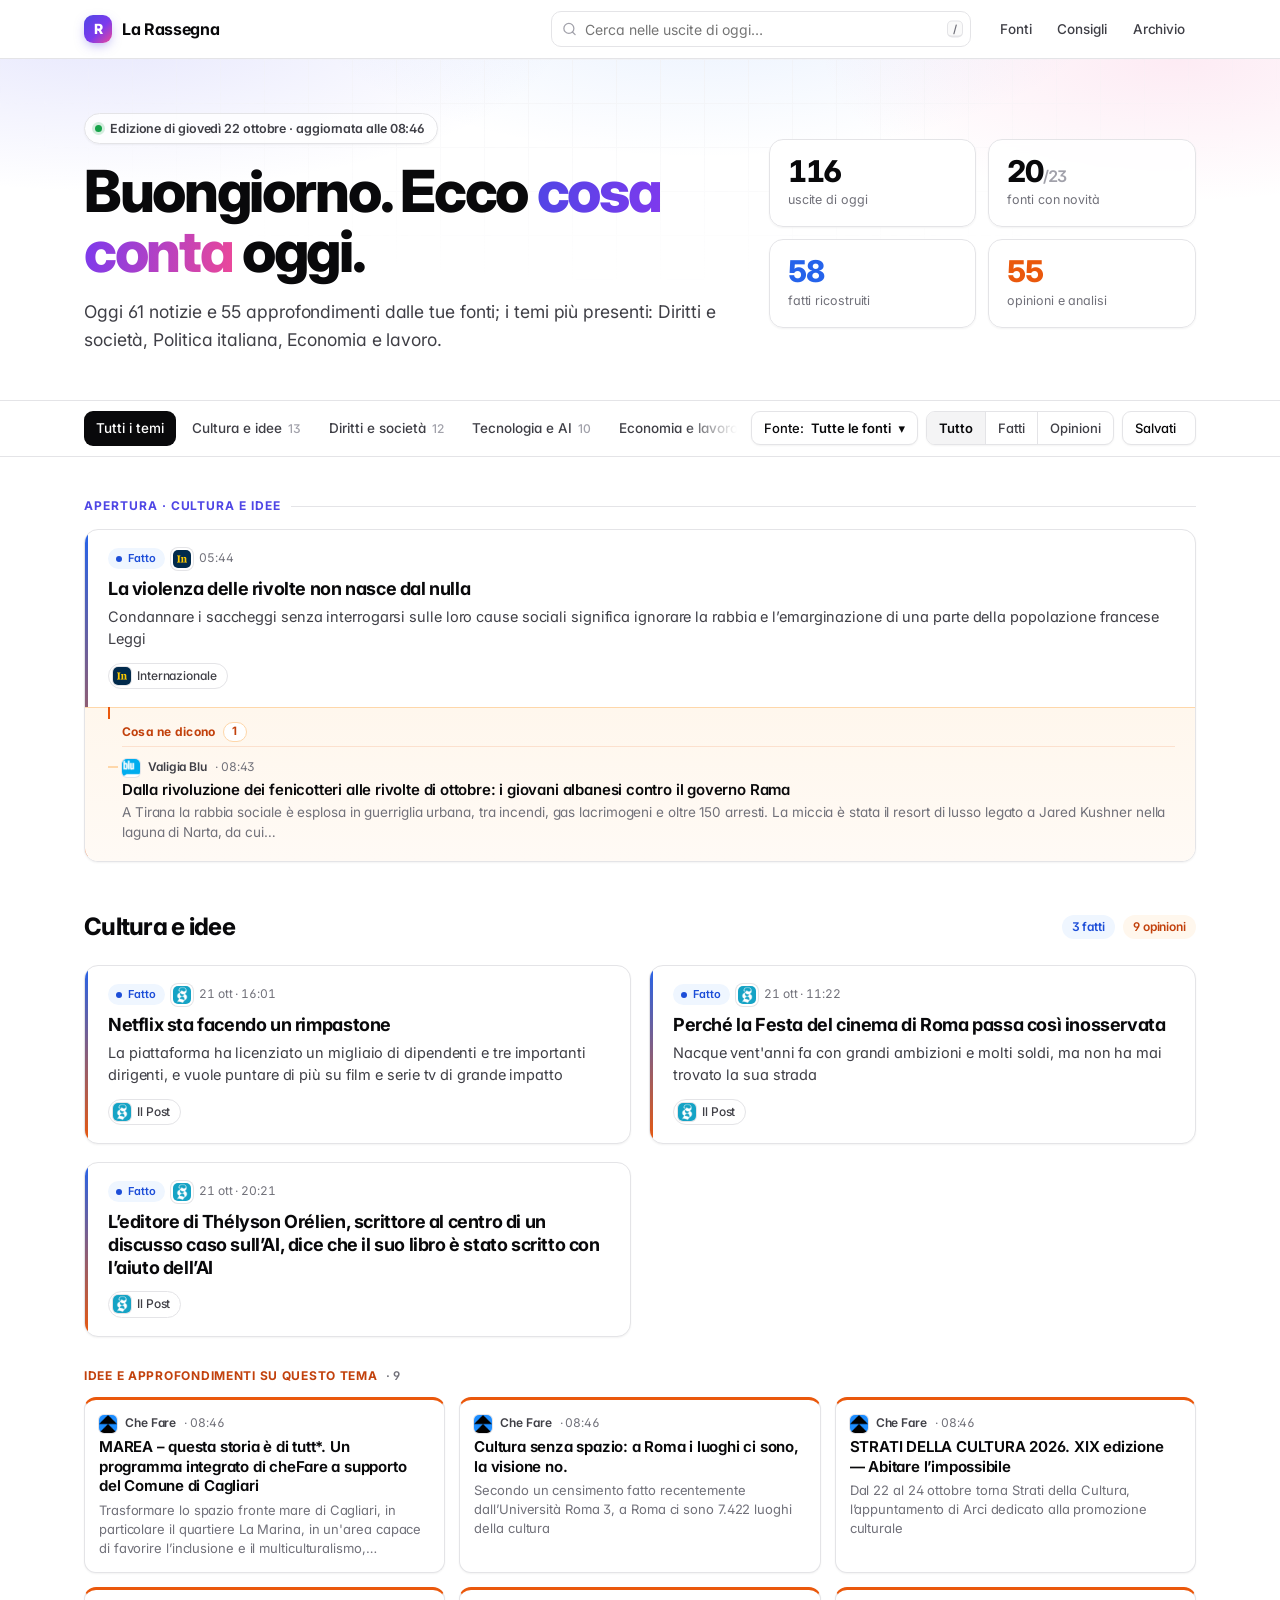
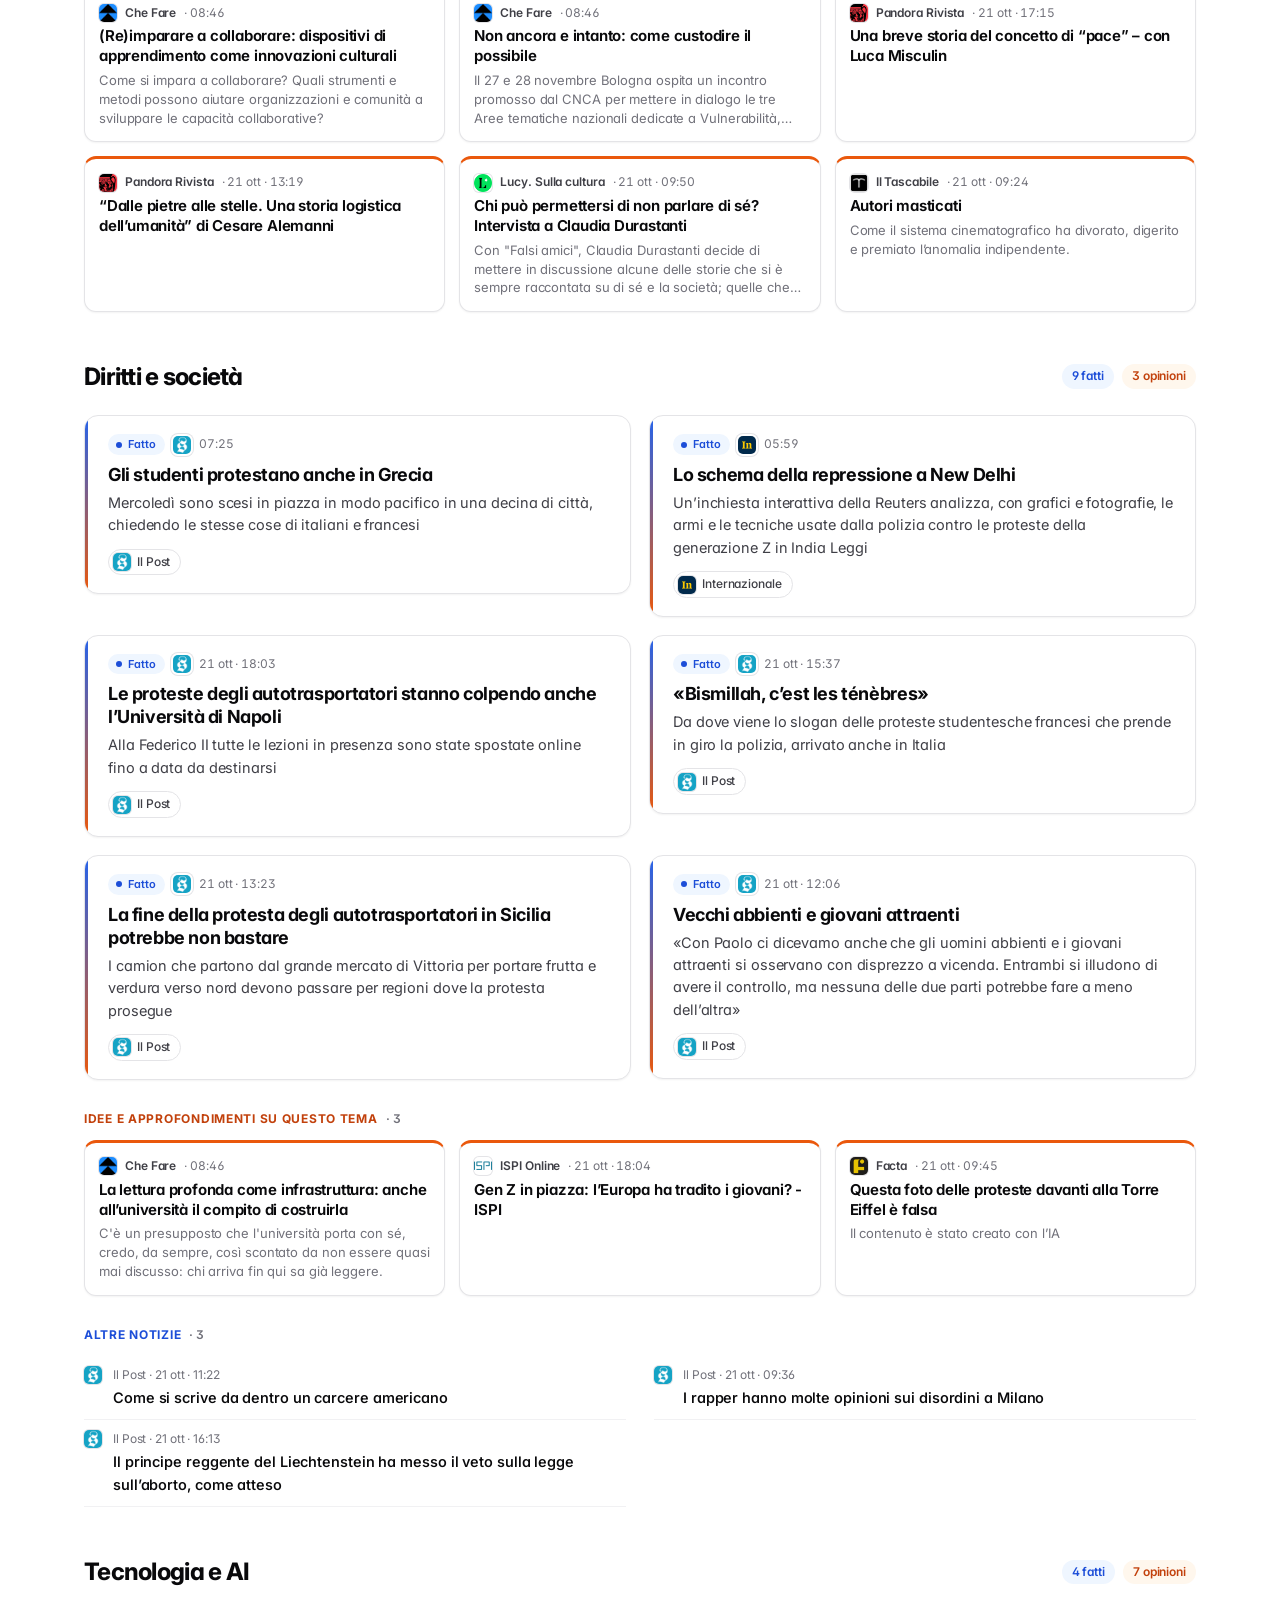
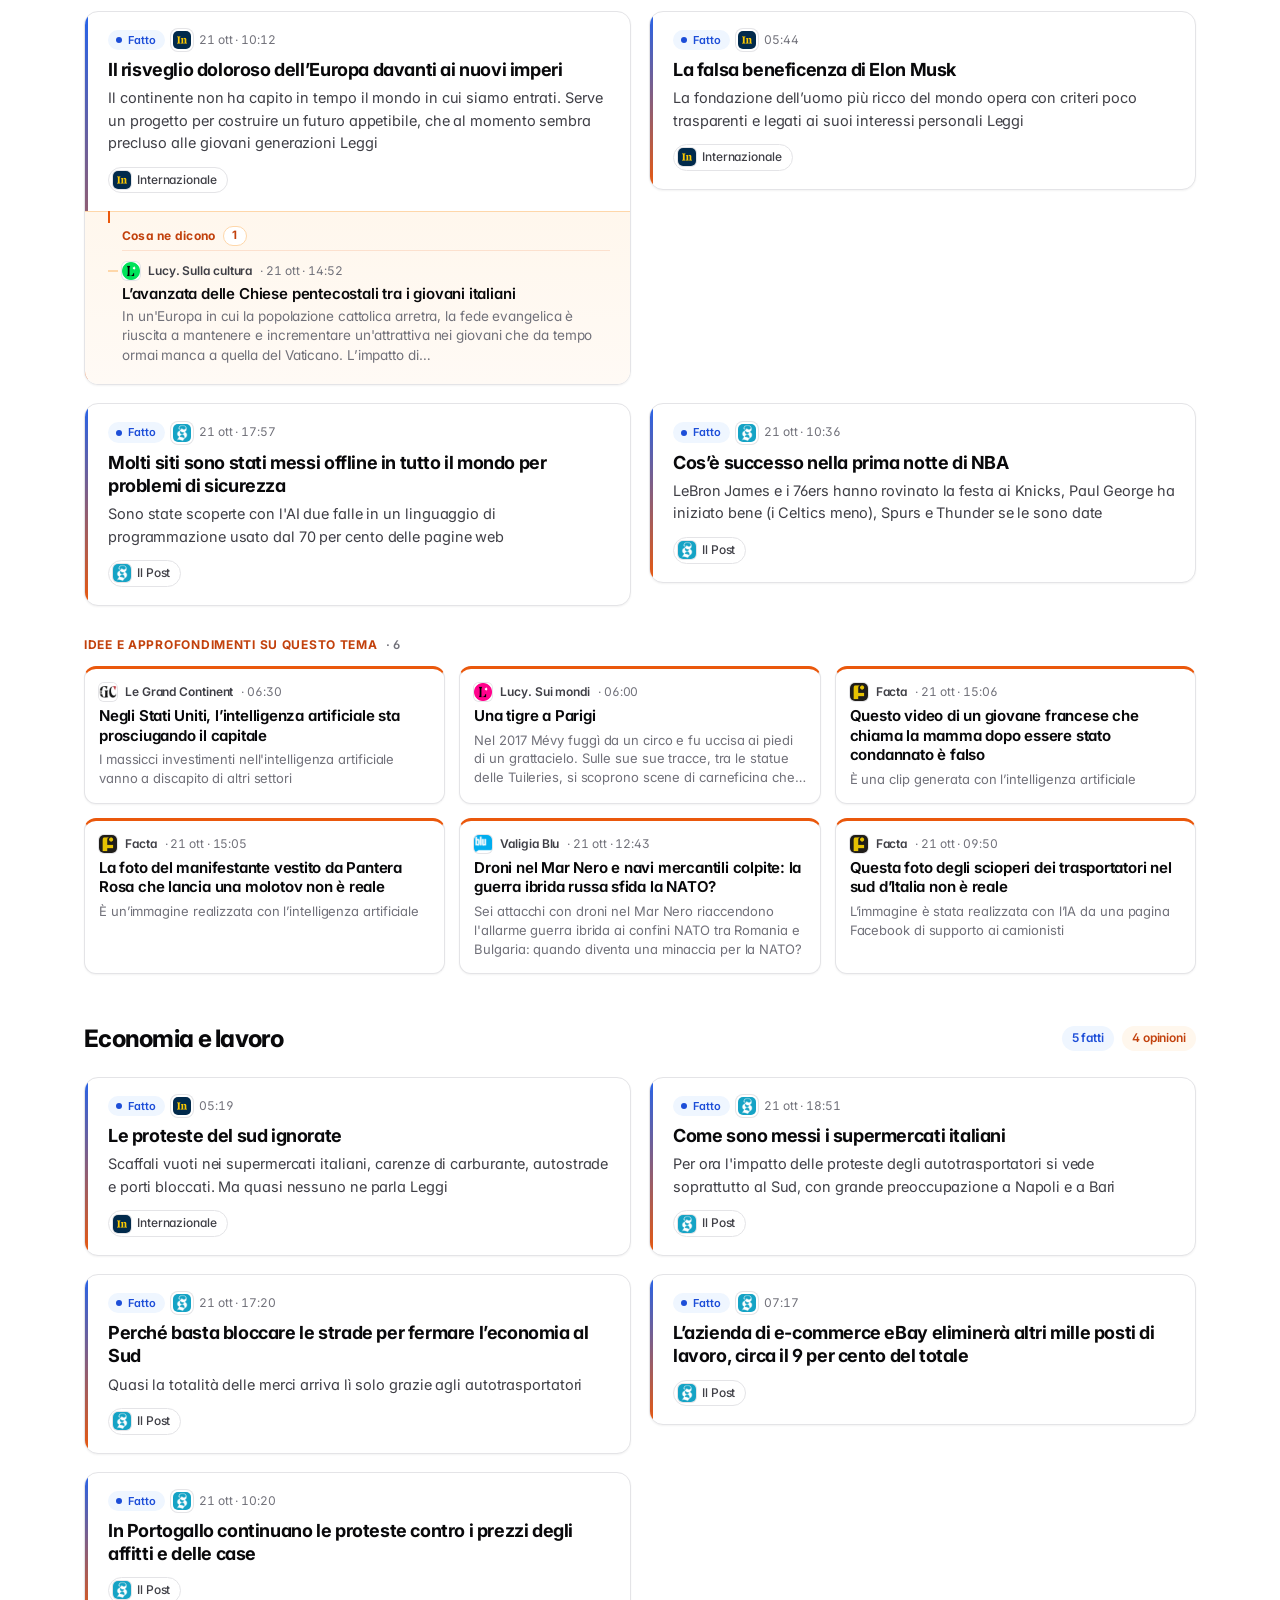
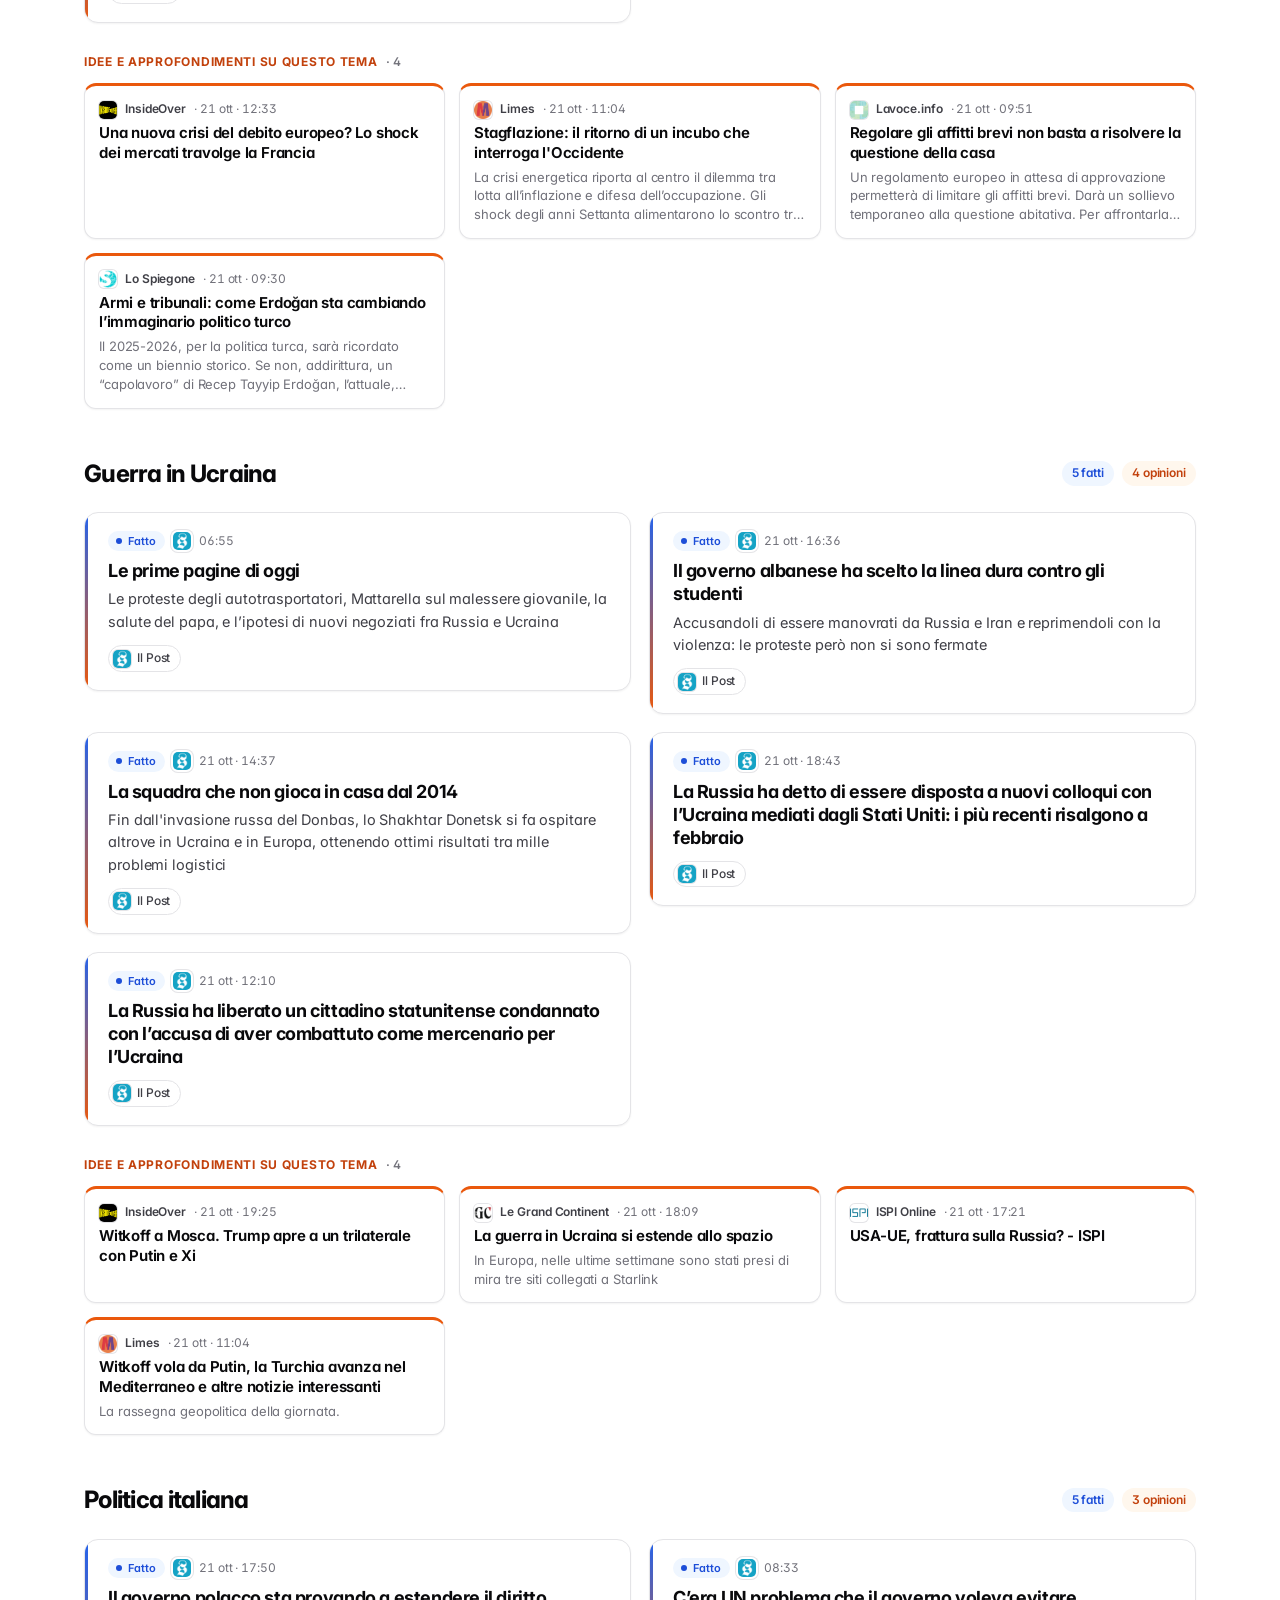
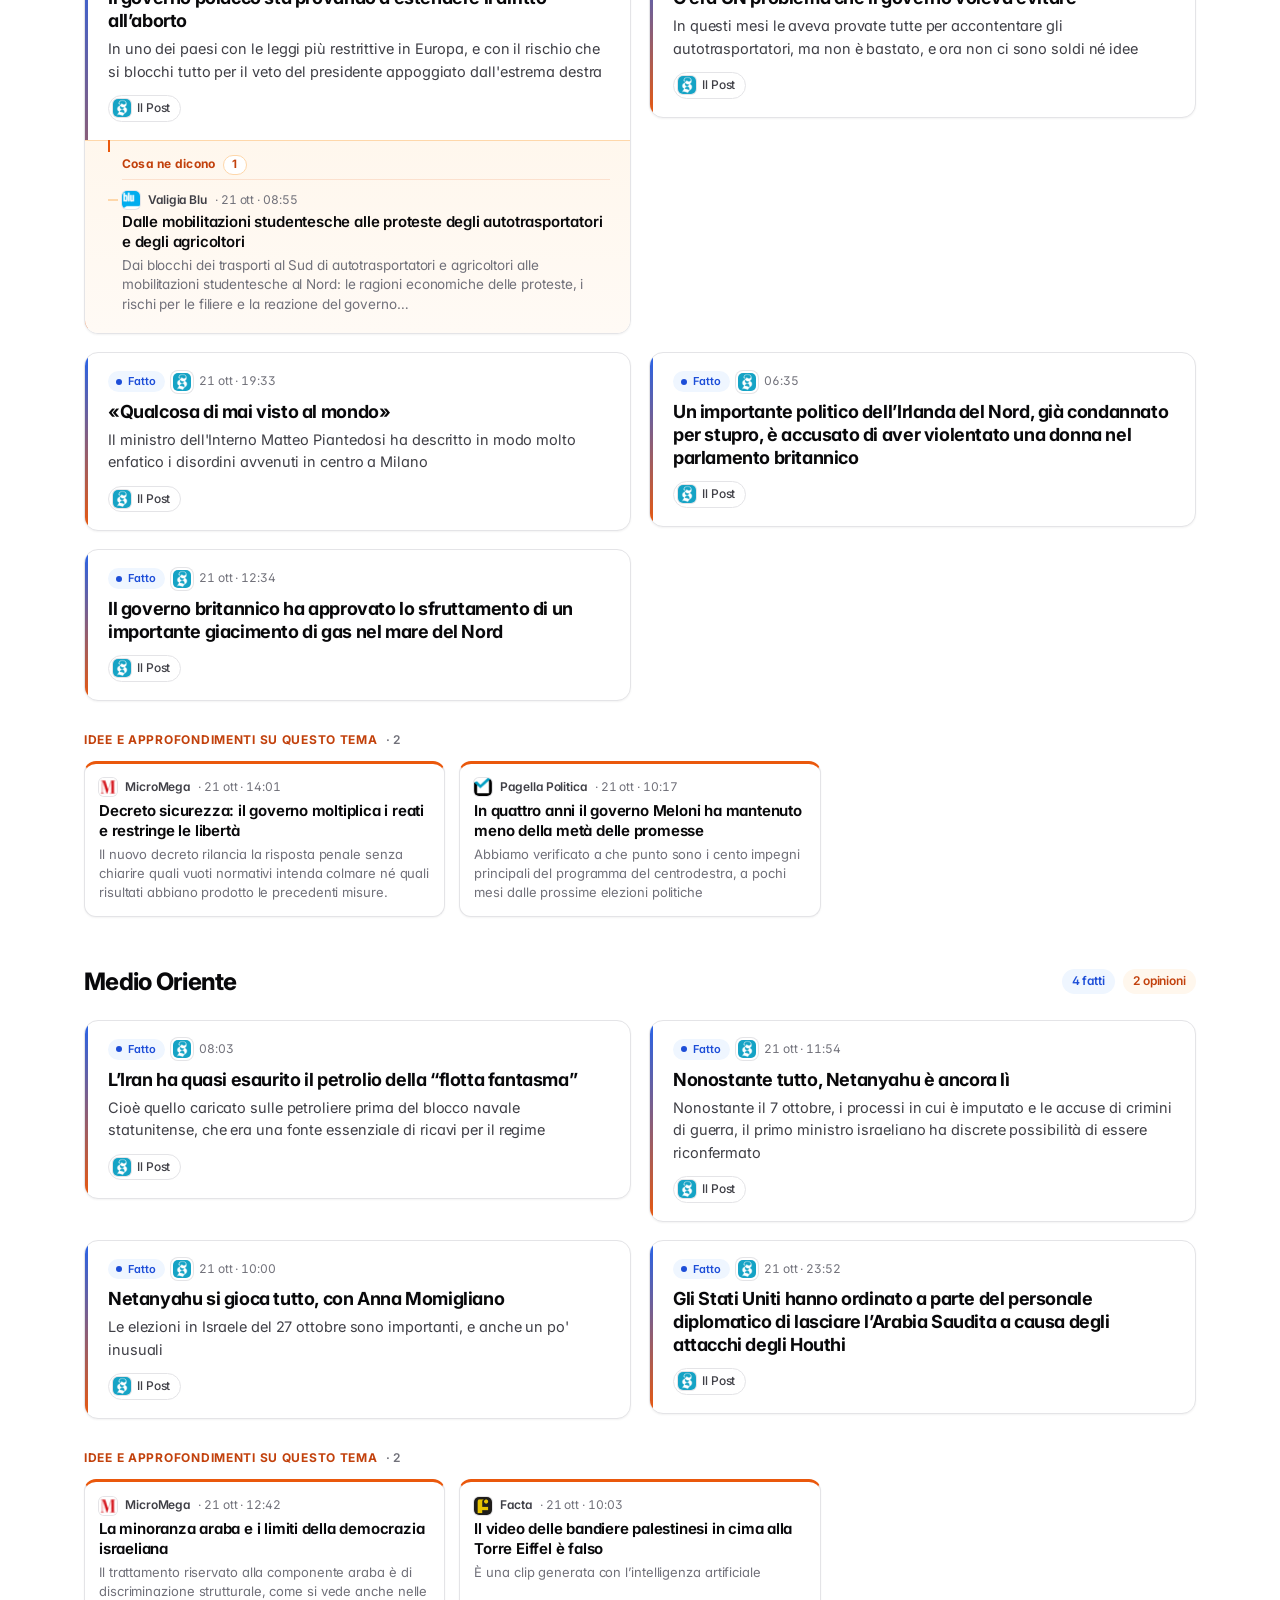
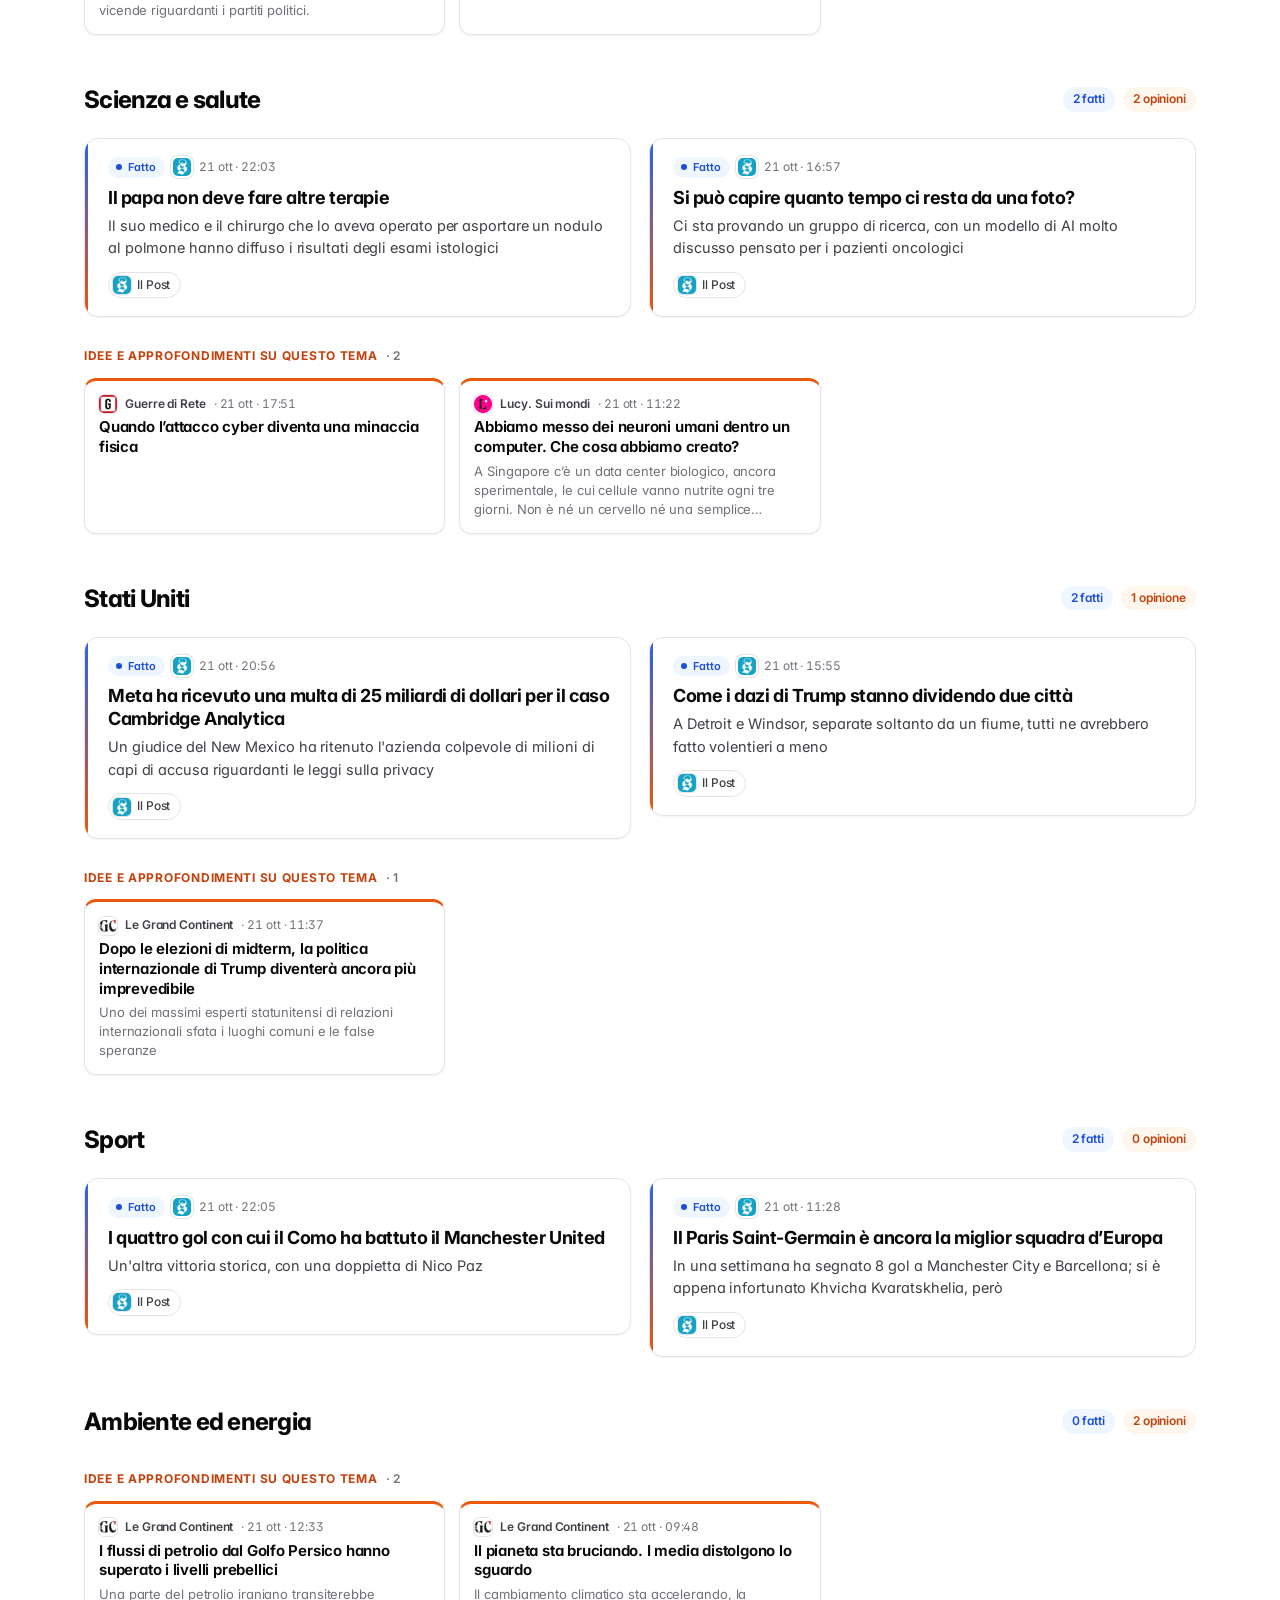
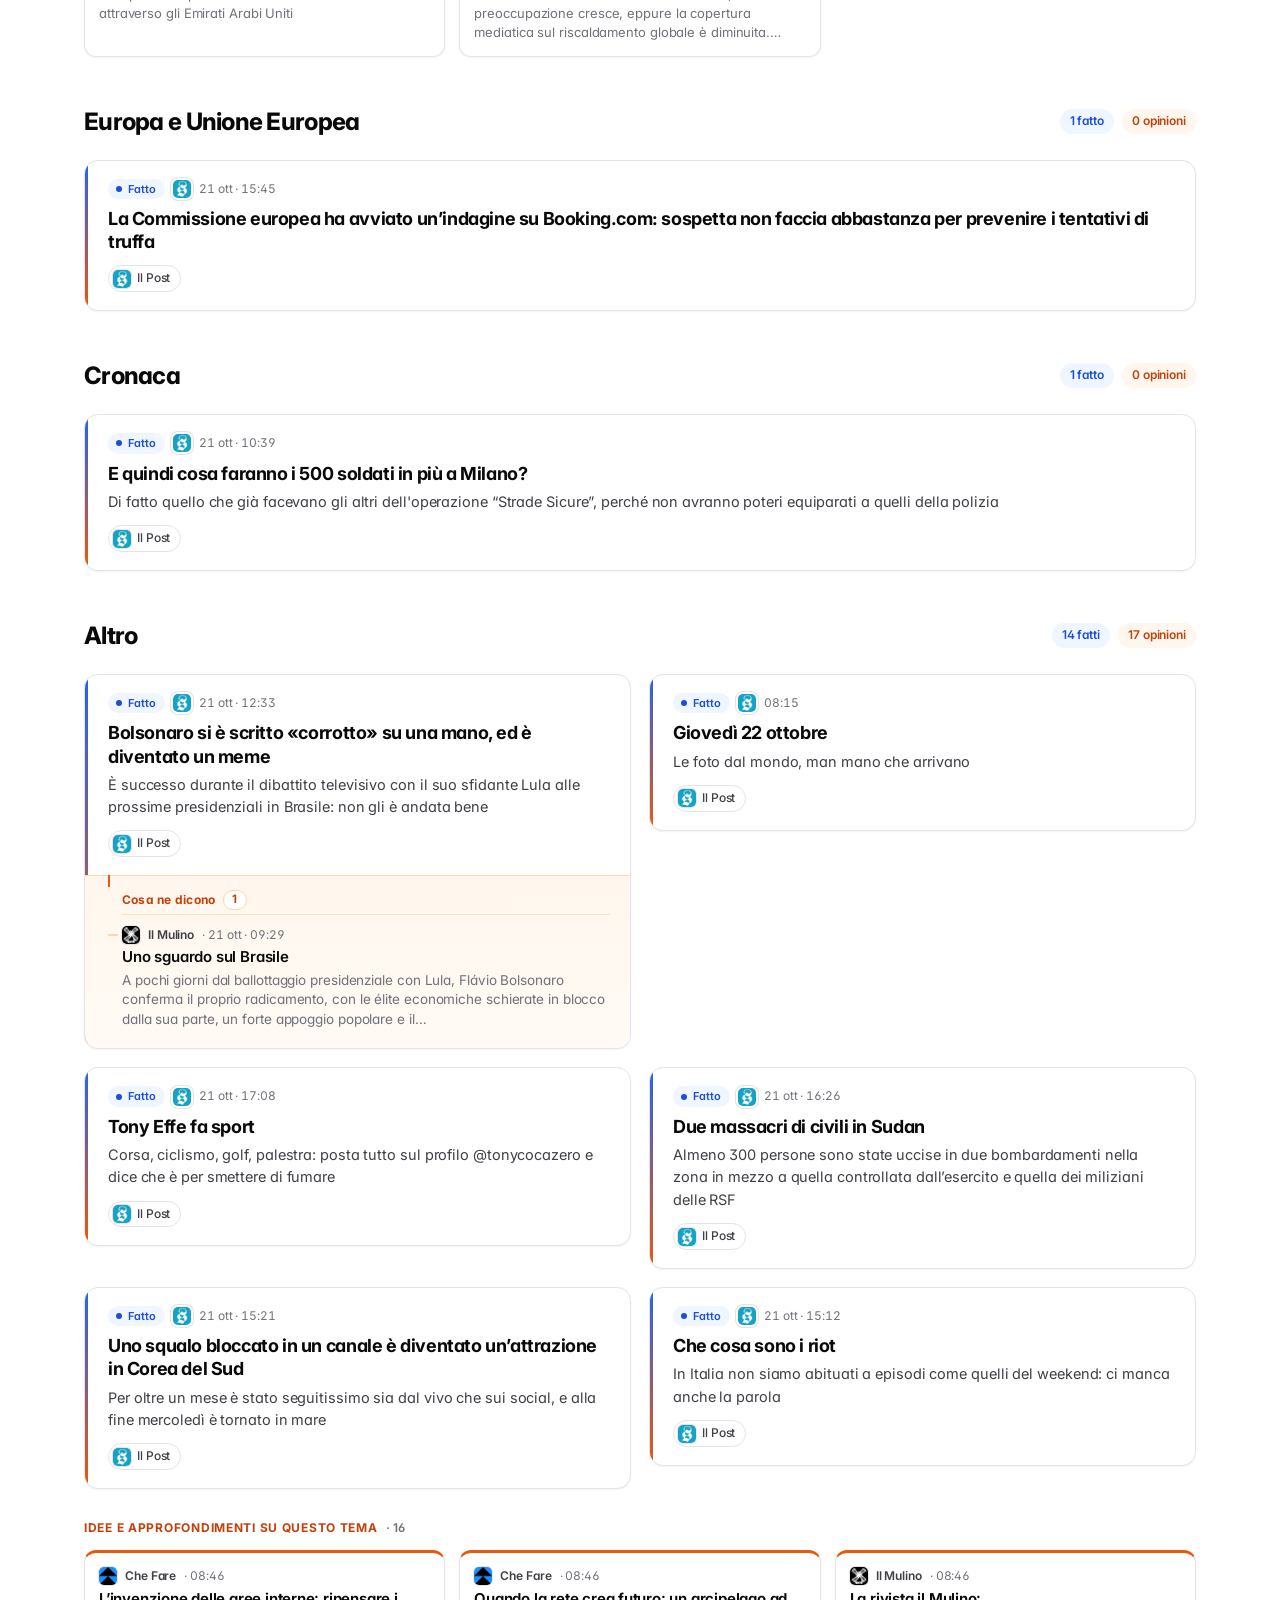
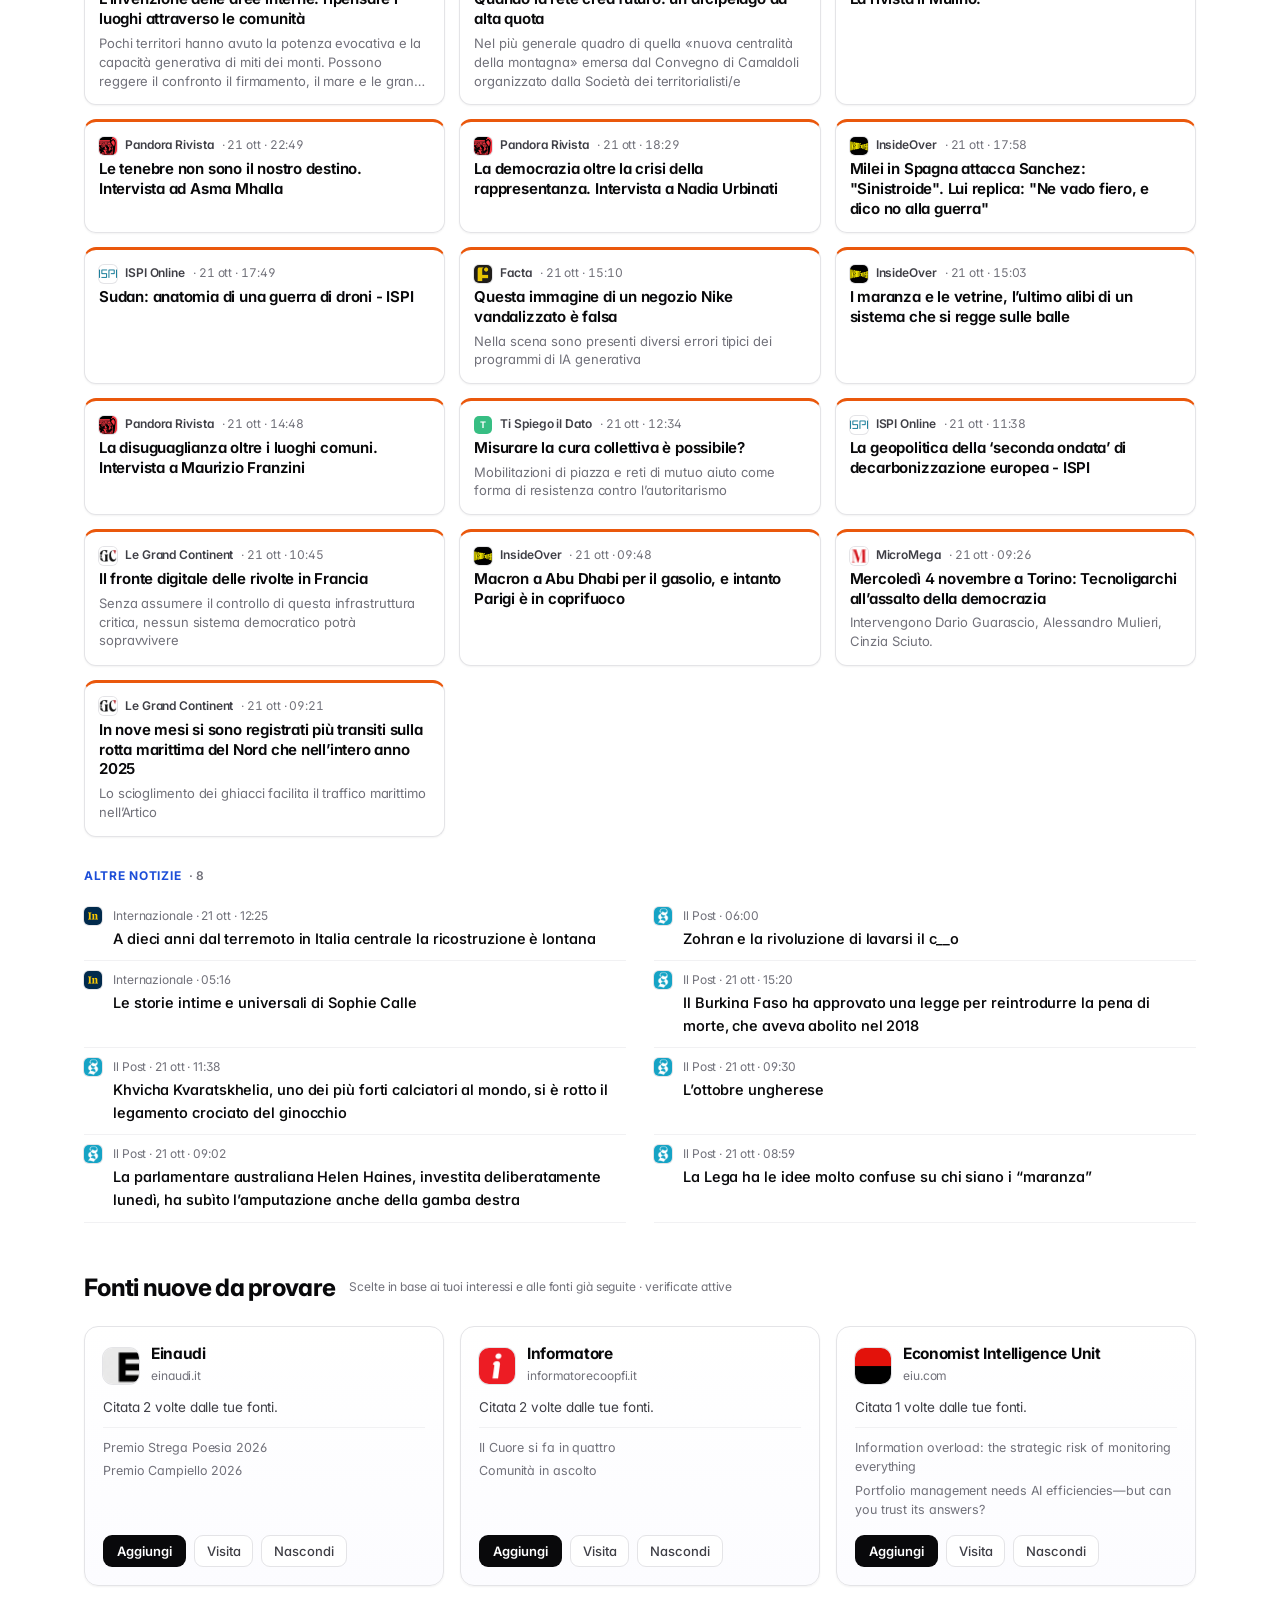
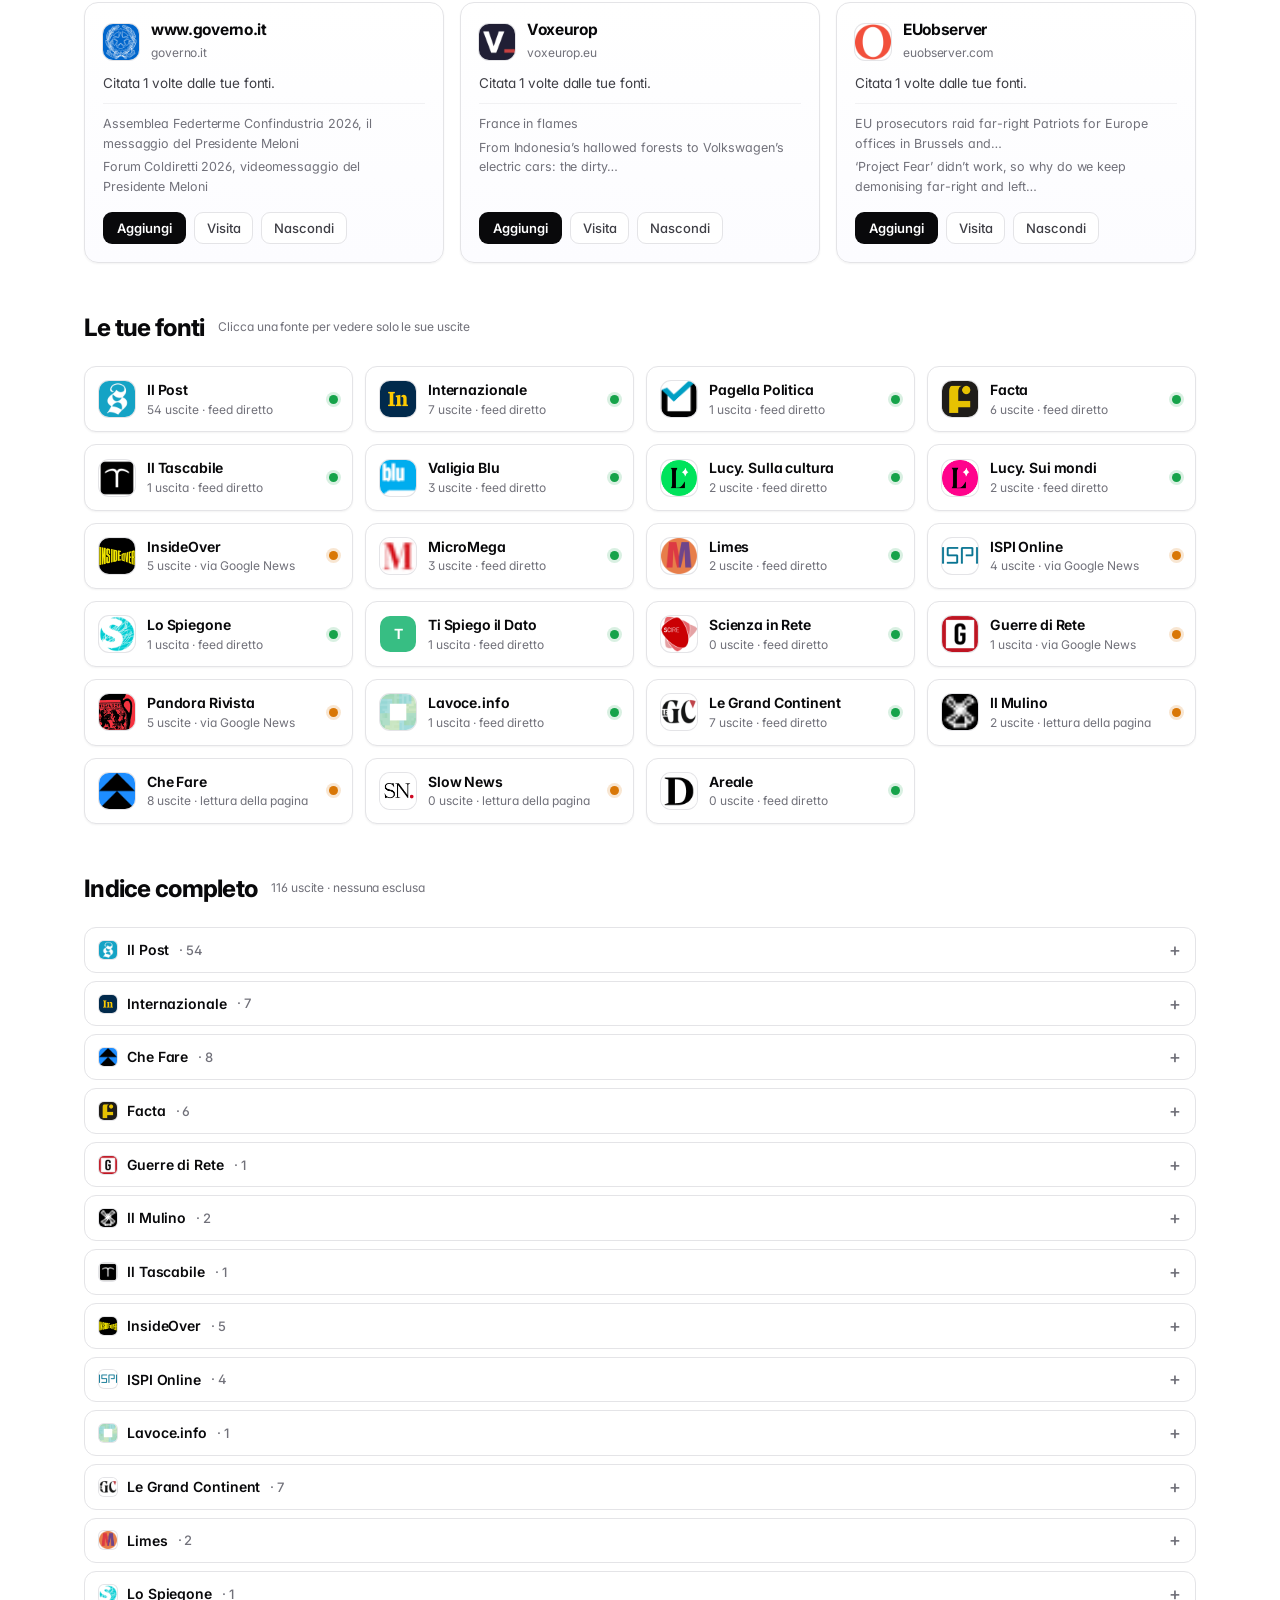
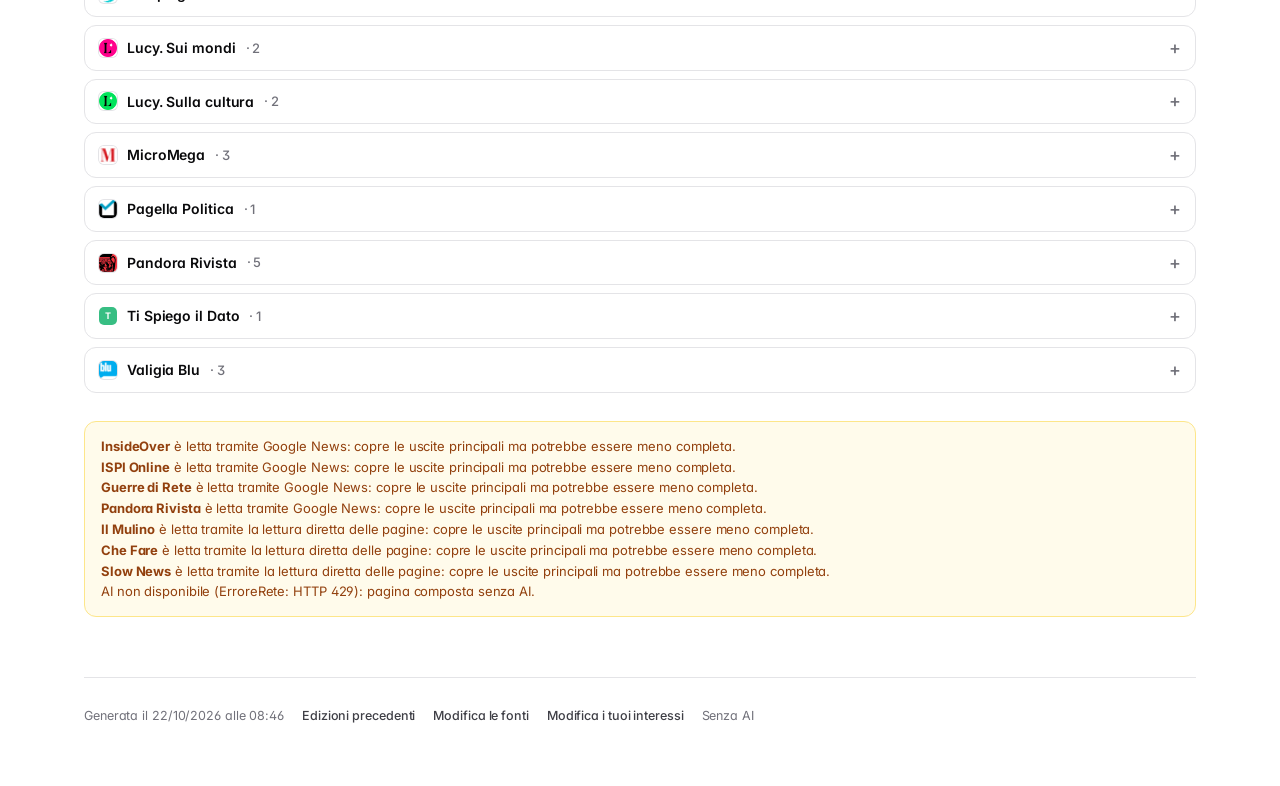
==== commit a575af2d: "Edizione del 2026-10-22" ====
--- a/docs/archivio/2026-10-22.html
+++ b/docs/archivio/2026-10-22.html
@@ -248,7 +248,7 @@
 @media(max-width:1000px){.hero-in{grid-template-columns:1fr;gap:26px;padding-top:36px}.stats{grid-template-columns:repeat(4,1fr)}.fcards,.sugg-grid{grid-template-columns:repeat(2,minmax(0,1fr))}.bar-in{flex-wrap:wrap}.ctrls{flex-wrap:wrap}}
 @media(max-width:820px){.grid,.oth{grid-template-columns:1fr}.stats{grid-template-columns:repeat(2,1fr)}.links{display:none}.search{max-width:none}.bar{position:static}}
 @media(max-width:600px){.lede{font-size:15.5px;line-height:1.55}h1{font-size:34px}.wrap{padding:0 16px}.fcards,.sugg-grid{grid-template-columns:1fr}.thumb{width:72px;height:72px}.fact{padding:16px 16px 16px 19px;gap:12px}.thread{padding-left:19px;padding-right:14px}.acts{opacity:1;background:none;border:0;box-shadow:none}.nav-in{gap:10px}.brand span:last-child{display:none}.menu{position:fixed;left:12px;right:12px;width:auto;top:auto;bottom:12px}}
-</style></head><body><header class="nav"><div class="wrap nav-in"><a class="brand" href="../"><span class="mark">R</span><span>La Rassegna</span></a><label class="search"><svg viewBox="0 0 24 24" fill="none" stroke="currentColor" stroke-width="2" stroke-linecap="round" stroke-linejoin="round"><circle cx="11" cy="11" r="8"/><path d="m21 21-4.3-4.3"/></svg><input id="q" type="search" placeholder="Cerca nelle uscite di oggi…" autocomplete="off"><kbd>/</kbd></label><nav class="links"><a href="#fonti">Fonti</a><a href="#consigli">Consigli</a><a href="./">Archivio</a></nav></div></header><section class="hero"><div class="wrap hero-in"><div><span class="pill"><span class="dot"></span>Edizione di giovedì 22 ottobre · aggiornata alle 05:30</span><h1>Buongiorno. Ecco <em>cosa conta</em> oggi.</h1><p class="lede">Le proteste degli autotrasportatori continuano a paralizzare la logistica nel Sud Italia, provocando carenze nei supermercati e il blocco delle lezioni universitarie in presenza a Napoli. Sul piano internazionale, la Russia si è detta aperta a nuovi negoziati mediati dagli Stati Uniti sull&#x27;Ucraina, mentre in Medio Oriente la sicurezza resta tesa con nuovi attacchi degli Houthi e il rimpatrio di diplomatici americani dall&#x27;Arabia Saudita. Al contempo, il dibattito pubblico e le analisi si concentrano sull&#x27;impatto economico delle mobilitazioni di piazza, sulle tensioni tra democrazia e poteri digitali e sulla proliferazione di disinformazione generata con l&#x27;intelligenza artificiale.</p><div class="trends"><span class="lbl">Di cosa si parla</span><button class="trend" data-trend="t0">Proteste e blocchi dei trasporti<i>7</i></button><button class="trend" data-trend="t1">Guerra ibrida e sicurezza globale<i>6</i></button><button class="trend" data-trend="t2">Disinformazione generata da intelligenza artificiale<i>6</i></button><button class="trend" data-trend="t3">Diritto all&#x27;aborto in Europa<i>2</i></button></div></div><div class="stats"><div class="stat"><b class="num">119</b><span>uscite di oggi</span></div><div class="stat"><b class="num">21<small style="font-size:16px;color:var(--mut2);font-weight:600">/23</small></b><span>fonti con novità</span></div><div class="stat f"><b class="num">19</b><span>fatti ricostruiti</span></div><div class="stat o"><b class="num">57</b><span>opinioni e analisi</span></div></div></div></section><div class="bar"><div class="wrap"><div class="bar-in"><div class="tabs"><button class="tab" data-tema="" aria-pressed="true">Tutti i temi</button><button class="tab" data-tema="Economia e lavoro" aria-pressed="false">Economia e lavoro<i>11</i></button><button class="tab" data-tema="Guerra in Ucraina" aria-pressed="false">Guerra in Ucraina<i>5</i></button><button class="tab" data-tema="Tecnologia e AI" aria-pressed="false">Tecnologia e AI<i>8</i></button><button class="tab" data-tema="Medio Oriente" aria-pressed="false">Medio Oriente<i>5</i></button><button class="tab" data-tema="Esteri e geopolitica" aria-pressed="false">Esteri e geopolitica<i>11</i></button><button class="tab" data-tema="Diritti e società" aria-pressed="false">Diritti e società<i>4</i></button><button class="tab" data-tema="Ambiente ed energia" aria-pressed="false">Ambiente ed energia<i>5</i></button><button class="tab" data-tema="Cronaca" aria-pressed="false">Cronaca<i>4</i></button><button class="tab" data-tema="Scienza e salute" aria-pressed="false">Scienza e salute<i>3</i></button><button class="tab" data-tema="Cultura e idee" aria-pressed="false">Cultura e idee<i>21</i></button><button class="tab" data-tema="Sport" aria-pressed="false">Sport<i>6</i></button><button class="tab" data-tema="Europa e Unione Europea" aria-pressed="false">Europa e Unione Europea<i>2</i></button><button class="tab" data-tema="Politica italiana" aria-pressed="false">Politica italiana<i>3</i></button><button class="tab" data-tema="Media e informazione" aria-pressed="false">Media e informazione<i>8</i></button><button class="tab" data-tema="Stati Uniti" aria-pressed="false">Stati Uniti<i>1</i></button><button class="tab" data-tema="Altro" aria-pressed="false">Altro<i>1</i></button></div><div class="ctrls"><div class="pop"><button class="btn" id="btn-fonti">Fonte: <b id="fonte-lbl" style="font-weight:600">Tutte le fonti</b> ▾</button><div class="menu" hidden><h6>Notizie</h6><button data-fsrc-btn="Il Post" aria-pressed="false"><img class="lg " src="../logos/il-post.png" alt="" loading="lazy" onerror="this.outerHTML='<span class=&quot;lg fb &quot; style=&quot;background:hsl(38 55% 48%)&quot;>I</span>'">Il Post<i>56</i></button><button data-fsrc-btn="Internazionale" aria-pressed="false"><img class="lg " src="../logos/internazionale.png" alt="" loading="lazy" onerror="this.outerHTML='<span class=&quot;lg fb &quot; style=&quot;background:hsl(319 55% 48%)&quot;>I</span>'">Internazionale<i>6</i></button><h6>Approfondimenti</h6><button data-fsrc-btn="Pagella Politica" aria-pressed="false"><img class="lg " src="../logos/pagella-politica.png" alt="" loading="lazy" onerror="this.outerHTML='<span class=&quot;lg fb &quot; style=&quot;background:hsl(268 55% 48%)&quot;>P</span>'">Pagella Politica<i>2</i></button><button data-fsrc-btn="Facta" aria-pressed="false"><img class="lg " src="../logos/facta.png" alt="" loading="lazy" onerror="this.outerHTML='<span class=&quot;lg fb &quot; style=&quot;background:hsl(95 55% 48%)&quot;>F</span>'">Facta<i>6</i></button><button data-fsrc-btn="Il Tascabile" aria-pressed="false"><img class="lg " src="../logos/il-tascabile.png" alt="" loading="lazy" onerror="this.outerHTML='<span class=&quot;lg fb &quot; style=&quot;background:hsl(298 55% 48%)&quot;>I</span>'">Il Tascabile<i>1</i></button><button data-fsrc-btn="Valigia Blu" aria-pressed="false"><img class="lg " src="../logos/valigia-blu.png" alt="" loading="lazy" onerror="this.outerHTML='<span class=&quot;lg fb &quot; style=&quot;background:hsl(289 55% 48%)&quot;>V</span>'">Valigia Blu<i>2</i></button><button data-fsrc-btn="Lucy. Sulla cultura" aria-pressed="false"><img class="lg " src="../logos/lucy-sulla-cultura.png" alt="" loading="lazy" onerror="this.outerHTML='<span class=&quot;lg fb &quot; style=&quot;background:hsl(318 55% 48%)&quot;>L</span>'">Lucy. Sulla cultura<i>2</i></button><button data-fsrc-btn="Lucy. Sui mondi" aria-pressed="false"><img class="lg " src="../logos/lucy-sui-mondi.png" alt="" loading="lazy" onerror="this.outerHTML='<span class=&quot;lg fb &quot; style=&quot;background:hsl(265 55% 48%)&quot;>L</span>'">Lucy. Sui mondi<i>1</i></button><button data-fsrc-btn="InsideOver" aria-pressed="false"><img class="lg " src="../logos/insideover.png" alt="" loading="lazy" onerror="this.outerHTML='<span class=&quot;lg fb &quot; style=&quot;background:hsl(221 55% 48%)&quot;>I</span>'">InsideOver<i>9</i></button><button data-fsrc-btn="MicroMega" aria-pressed="false"><img class="lg " src="../logos/micromega.png" alt="" loading="lazy" onerror="this.outerHTML='<span class=&quot;lg fb &quot; style=&quot;background:hsl(357 55% 48%)&quot;>M</span>'">MicroMega<i>3</i></button><button data-fsrc-btn="Limes" aria-pressed="false"><img class="lg " src="../logos/limes.png" alt="" loading="lazy" onerror="this.outerHTML='<span class=&quot;lg fb &quot; style=&quot;background:hsl(11 55% 48%)&quot;>L</span>'">Limes<i>2</i></button><button data-fsrc-btn="ISPI Online" aria-pressed="false"><img class="lg " src="../logos/ispi-online.png" alt="" loading="lazy" onerror="this.outerHTML='<span class=&quot;lg fb &quot; style=&quot;background:hsl(46 55% 48%)&quot;>I</span>'">ISPI Online<i>4</i></button><button data-fsrc-btn="Lo Spiegone" aria-pressed="false"><img class="lg " src="../logos/lo-spiegone.png" alt="" loading="lazy" onerror="this.outerHTML='<span class=&quot;lg fb &quot; style=&quot;background:hsl(242 55% 48%)&quot;>L</span>'">Lo Spiegone<i>1</i></button><button data-fsrc-btn="Ti Spiego il Dato" aria-pressed="false"><span class="lg fb " style="background:hsl(154 55% 48%)">T</span>Ti Spiego il Dato<i>1</i></button><button data-fsrc-btn="Scienza in Rete" aria-pressed="false"><img class="lg " src="../logos/scienza-in-rete.png" alt="" loading="lazy" onerror="this.outerHTML='<span class=&quot;lg fb &quot; style=&quot;background:hsl(321 55% 48%)&quot;>S</span>'">Scienza in Rete<i>1</i></button><button data-fsrc-btn="Guerre di Rete" aria-pressed="false"><img class="lg " src="../logos/guerre-di-rete.png" alt="" loading="lazy" onerror="this.outerHTML='<span class=&quot;lg fb &quot; style=&quot;background:hsl(308 55% 48%)&quot;>G</span>'">Guerre di Rete<i>1</i></button><button data-fsrc-btn="Pandora Rivista" aria-pressed="false"><img class="lg " src="../logos/pandora-rivista.png" alt="" loading="lazy" onerror="this.outerHTML='<span class=&quot;lg fb &quot; style=&quot;background:hsl(126 55% 48%)&quot;>P</span>'">Pandora Rivista<i>4</i></button><button data-fsrc-btn="Lavoce.info" aria-pressed="false"><img class="lg " src="../logos/lavoce-info.png" alt="" loading="lazy" onerror="this.outerHTML='<span class=&quot;lg fb &quot; style=&quot;background:hsl(213 55% 48%)&quot;>L</span>'">Lavoce.info<i>1</i></button><button data-fsrc-btn="Le Grand Continent" aria-pressed="false"><img class="lg " src="../logos/le-grand-continent.png" alt="" loading="lazy" onerror="this.outerHTML='<span class=&quot;lg fb &quot; style=&quot;background:hsl(113 55% 48%)&quot;>L</span>'">Le Grand Continent<i>6</i></button><button data-fsrc-btn="Il Mulino" aria-pressed="false"><img class="lg " src="../logos/il-mulino.png" alt="" loading="lazy" onerror="this.outerHTML='<span class=&quot;lg fb &quot; style=&quot;background:hsl(315 55% 48%)&quot;>I</span>'">Il Mulino<i>2</i></button><button data-fsrc-btn="Che Fare" aria-pressed="false"><img class="lg " src="../logos/che-fare.png" alt="" loading="lazy" onerror="this.outerHTML='<span class=&quot;lg fb &quot; style=&quot;background:hsl(181 55% 48%)&quot;>C</span>'">Che Fare<i>8</i></button><button data-fsrc-btn="Slow News" aria-pressed="false" disabled><img class="lg " src="../logos/slow-news.png" alt="" loading="lazy" onerror="this.outerHTML='<span class=&quot;lg fb &quot; style=&quot;background:hsl(186 55% 48%)&quot;>S</span>'">Slow News<i>0</i></button><button data-fsrc-btn="Areale" aria-pressed="false" disabled><img class="lg " src="../logos/areale.png" alt="" loading="lazy" onerror="this.outerHTML='<span class=&quot;lg fb &quot; style=&quot;background:hsl(79 55% 48%)&quot;>A</span>'">Areale<i>0</i></button></div></div><div class="seg"><button data-kind="all" aria-pressed="true">Tutto</button><button data-kind="fatti" aria-pressed="false">Fatti</button><button data-kind="opinioni" aria-pressed="false">Opinioni</button></div><button class="toggle" data-toggle="per" aria-pressed="false">★ Per te</button><button class="toggle" data-toggle="saved" aria-pressed="false">Salvati <span class="n" id="n-salvati"></span></button><button class="btn" id="invia-pref" hidden>Invia <span>0</span> preferenze</button><button class="reset" hidden>Azzera</button></div></div><div class="stato-filtri" hidden></div></div></div><main class="wrap"><div class="lead" data-topic="Economia e lavoro"><div class="eyebrow">Apertura · Economia e lavoro</div><article class="dossier rv" id="s0" data-link="https://www.internazionale.it/magazine/2026/10/22/le-proteste-del-sud-ignorate" data-src="Internazionale|Il Post" data-n="n0 n8 n10 n13 n28" data-per="1" data-fonte="Internazionale" data-titolo="Le proteste degli autotrasportatori bloccano la distribuzione nel Sud Italia" data-text="Le proteste degli autotrasportatori bloccano la distribuzione nel Sud Italia I blocchi stradali e autostradali attuati dagli autotrasportatori nel Mezzogiorno stanno causando scaffali vuoti nei supermercati e carenze di carburante a Napoli e a Bari. Alla Federico II di Napoli le lezioni in presenza sono state trasferite online fino a data da destinarsi. Anche la fine della protesta in Sicilia rischia di non sbloccare le merci dirette a nord, che devono attraversare le altre regioni ancora ferme. Internazionale Il Post"><div class="fact"><div class="fact-body"><div class="meta"><span class="badge f">Fatto</span><span class="badge per">Per te</span><span class="stack"><img class="lg " src="../logos/internazionale.png" alt="" loading="lazy" onerror="this.outerHTML='<span class=&quot;lg fb &quot; style=&quot;background:hsl(319 55% 48%)&quot;>I</span>'"><img class="lg " src="../logos/il-post.png" alt="" loading="lazy" onerror="this.outerHTML='<span class=&quot;lg fb &quot; style=&quot;background:hsl(38 55% 48%)&quot;>I</span>'"></span><span class="num">21 ott · 13:23</span></div><h3><a href="https://www.internazionale.it/magazine/2026/10/22/le-proteste-del-sud-ignorate">Le proteste degli autotrasportatori bloccano la distribuzione nel Sud Italia</a></h3><p class="txt">I blocchi stradali e autostradali attuati dagli autotrasportatori nel Mezzogiorno stanno causando scaffali vuoti nei supermercati e carenze di carburante a Napoli e a Bari. Alla Federico II di Napoli le lezioni in presenza sono state trasferite online fino a data da destinarsi. Anche la fine della protesta in Sicilia rischia di non sbloccare le merci dirette a nord, che devono attraversare le altre regioni ancora ferme.</p><div class="chips"><a class="schip" href="https://www.internazionale.it/magazine/2026/10/22/le-proteste-del-sud-ignorate"><img class="lg " src="../logos/internazionale.png" alt="" loading="lazy" onerror="this.outerHTML='<span class=&quot;lg fb &quot; style=&quot;background:hsl(319 55% 48%)&quot;>I</span>'">Internazionale</a><a class="schip" href="https://www.ilpost.it/2026/10/21/mercato-vittoria-protesta-autotrasportatori-sicilia-frutta-verdura/"><img class="lg " src="../logos/il-post.png" alt="" loading="lazy" onerror="this.outerHTML='<span class=&quot;lg fb &quot; style=&quot;background:hsl(38 55% 48%)&quot;>I</span>'">Il Post</a></div></div><a class="thumb" href="https://www.internazionale.it/magazine/2026/10/22/le-proteste-del-sud-ignorate" tabindex="-1" aria-hidden="true"><img src="https://media.internazionale.it/images/2026/10/21/361837-hd.png" alt="" loading="lazy" referrerpolicy="no-referrer" onerror="this.closest('a').remove()" onload="if(this.naturalWidth<60)this.closest('a').remove()"></a></div><div class="acts"><button class="ic" data-act="up" title="Mi interessa" aria-pressed="false"><svg viewBox="0 0 24 24" fill="none" stroke="currentColor" stroke-width="2" stroke-linecap="round" stroke-linejoin="round"><path d="M7 10v12"/><path d="M15 5.9 14 10h5.8a2 2 0 0 1 1.9 2.6l-2.3 7A2 2 0 0 1 17.5 21H4a2 2 0 0 1-2-2v-7a2 2 0 0 1 2-2h2.8a2 2 0 0 0 1.8-1.1L12 3a3.1 3.1 0 0 1 3 2.9Z"/></svg></button><button class="ic" data-act="down" title="Non mi interessa" aria-pressed="false"><svg viewBox="0 0 24 24" fill="none" stroke="currentColor" stroke-width="2" stroke-linecap="round" stroke-linejoin="round"><path d="M17 14V2"/><path d="M9 18.1 10 14H4.2a2 2 0 0 1-1.9-2.6l2.3-7A2 2 0 0 1 6.5 3H20a2 2 0 0 1 2 2v7a2 2 0 0 1-2 2h-2.8a2 2 0 0 0-1.8 1.1L12 21a3.1 3.1 0 0 1-3-2.9Z"/></svg></button><button class="ic" data-act="save" title="Salva per dopo" aria-pressed="false"><svg viewBox="0 0 24 24" fill="none" stroke="currentColor" stroke-width="2" stroke-linecap="round" stroke-linejoin="round"><path d="m19 21-7-4-7 4V5a2 2 0 0 1 2-2h10a2 2 0 0 1 2 2v16Z"/></svg></button></div><div class="thread"><div class="thread-h">Cosa ne dicono <b>3</b></div><div class="op" data-link="https://www.pandorarivista.it/articoli/dalle-pietre-alle-stelle-una-storia-logistica-dell-umanita-di-cesare-alemanni/" data-src="Pandora Rivista" data-fonte="Pandora Rivista" data-titolo="“Dalle pietre alle stelle. Una storia logistica dell’umanità” di Cesare Alemanni" data-per="0" data-c="c35"><a class="thumb sm" href="https://www.pandorarivista.it/articoli/dalle-pietre-alle-stelle-una-storia-logistica-dell-umanita-di-cesare-alemanni/" tabindex="-1" aria-hidden="true"><img src="https://www.pandorarivista.it/wp-content/uploads/2026/10/Dalle-pietre-alle-stelle-di-Cesare-Alemanni.jpg" alt="" loading="lazy" referrerpolicy="no-referrer" onerror="this.closest('a').remove()" onload="if(this.naturalWidth<60)this.closest('a').remove()"></a><div class="op-body"><div class="meta"><img class="lg " src="../logos/pandora-rivista.png" alt="" loading="lazy" onerror="this.outerHTML='<span class=&quot;lg fb &quot; style=&quot;background:hsl(126 55% 48%)&quot;>P</span>'"><span class="who" data-fsrc="Pandora Rivista" title="Mostra solo Pandora Rivista">Pandora Rivista</span><span class="num">· 21 ott · 10:45</span></div><a class="t" href="https://www.pandorarivista.it/articoli/dalle-pietre-alle-stelle-una-storia-logistica-dell-umanita-di-cesare-alemanni/">“Dalle pietre alle stelle. Una storia logistica dell’umanità” di Cesare Alemanni</a><p>Recensione del volume di Cesare Alemanni sulla funzione strategica svolta dalla logistica nell&#x27;economia mondiale.</p></div><div class="acts"><button class="ic" data-act="up" title="Mi interessa" aria-pressed="false"><svg viewBox="0 0 24 24" fill="none" stroke="currentColor" stroke-width="2" stroke-linecap="round" stroke-linejoin="round"><path d="M7 10v12"/><path d="M15 5.9 14 10h5.8a2 2 0 0 1 1.9 2.6l-2.3 7A2 2 0 0 1 17.5 21H4a2 2 0 0 1-2-2v-7a2 2 0 0 1 2-2h2.8a2 2 0 0 0 1.8-1.1L12 3a3.1 3.1 0 0 1 3 2.9Z"/></svg></button><button class="ic" data-act="down" title="Non mi interessa" aria-pressed="false"><svg viewBox="0 0 24 24" fill="none" stroke="currentColor" stroke-width="2" stroke-linecap="round" stroke-linejoin="round"><path d="M17 14V2"/><path d="M9 18.1 10 14H4.2a2 2 0 0 1-1.9-2.6l2.3-7A2 2 0 0 1 6.5 3H20a2 2 0 0 1 2 2v7a2 2 0 0 1-2 2h-2.8a2 2 0 0 0-1.8 1.1L12 21a3.1 3.1 0 0 1-3-2.9Z"/></svg></button><button class="ic" data-act="save" title="Salva per dopo" aria-pressed="false"><svg viewBox="0 0 24 24" fill="none" stroke="currentColor" stroke-width="2" stroke-linecap="round" stroke-linejoin="round"><path d="m19 21-7-4-7 4V5a2 2 0 0 1 2-2h10a2 2 0 0 1 2 2v16Z"/></svg></button></div></div><div class="op" data-link="https://www.facta.news/antibufale/foto-scioperi-trasportatori-sud-italia" data-src="Facta" data-fonte="Facta" data-titolo="Questa foto degli scioperi dei trasportatori nel sud d’Italia non è reale" data-per="1" data-c="c40"><a class="thumb sm" href="https://www.facta.news/antibufale/foto-scioperi-trasportatori-sud-italia" tabindex="-1" aria-hidden="true"><img src="https://www.facta.news/antibufale/image/21932?t=21927-4&amp;hover=1" alt="" loading="lazy" referrerpolicy="no-referrer" onerror="this.closest('a').remove()" onload="if(this.naturalWidth<60)this.closest('a').remove()"></a><div class="op-body"><div class="meta"><img class="lg " src="../logos/facta.png" alt="" loading="lazy" onerror="this.outerHTML='<span class=&quot;lg fb &quot; style=&quot;background:hsl(95 55% 48%)&quot;>F</span>'"><span class="who" data-fsrc="Facta" title="Mostra solo Facta">Facta</span><span class="num">· 21 ott · 09:50</span><span class="badge per">Per te</span></div><a class="t" href="https://www.facta.news/antibufale/foto-scioperi-trasportatori-sud-italia">Questa foto degli scioperi dei trasportatori nel sud d’Italia non è reale</a><p>Smentita di una fotografia generata con intelligenza artificiale e diffusa online per documentare i blocchi dei camionisti.</p></div><div class="acts"><button class="ic" data-act="up" title="Mi interessa" aria-pressed="false"><svg viewBox="0 0 24 24" fill="none" stroke="currentColor" stroke-width="2" stroke-linecap="round" stroke-linejoin="round"><path d="M7 10v12"/><path d="M15 5.9 14 10h5.8a2 2 0 0 1 1.9 2.6l-2.3 7A2 2 0 0 1 17.5 21H4a2 2 0 0 1-2-2v-7a2 2 0 0 1 2-2h2.8a2 2 0 0 0 1.8-1.1L12 3a3.1 3.1 0 0 1 3 2.9Z"/></svg></button><button class="ic" data-act="down" title="Non mi interessa" aria-pressed="false"><svg viewBox="0 0 24 24" fill="none" stroke="currentColor" stroke-width="2" stroke-linecap="round" stroke-linejoin="round"><path d="M17 14V2"/><path d="M9 18.1 10 14H4.2a2 2 0 0 1-1.9-2.6l2.3-7A2 2 0 0 1 6.5 3H20a2 2 0 0 1 2 2v7a2 2 0 0 1-2 2h-2.8a2 2 0 0 0-1.8 1.1L12 21a3.1 3.1 0 0 1-3-2.9Z"/></svg></button><button class="ic" data-act="save" title="Salva per dopo" aria-pressed="false"><svg viewBox="0 0 24 24" fill="none" stroke="currentColor" stroke-width="2" stroke-linecap="round" stroke-linejoin="round"><path d="m19 21-7-4-7 4V5a2 2 0 0 1 2-2h10a2 2 0 0 1 2 2v16Z"/></svg></button></div></div><div class="op" data-link="https://www.valigiablu.it/perche-protestano-autotrasportatori-agricoltori/" data-src="Valigia Blu" data-fonte="Valigia Blu" data-titolo="Dalle mobilitazioni studentesche alle proteste degli autotrasportatori e degli agricoltori" data-per="0" data-c="c50"><a class="thumb sm" href="https://www.valigiablu.it/perche-protestano-autotrasportatori-agricoltori/" tabindex="-1" aria-hidden="true"><img src="https://www.valigiablu.it/wp-content/uploads/2026/10/autotrasportatori-blocchi-1024x586.jpg" alt="" loading="lazy" referrerpolicy="no-referrer" onerror="this.closest('a').remove()" onload="if(this.naturalWidth<60)this.closest('a').remove()"></a><div class="op-body"><div class="meta"><img class="lg " src="../logos/valigia-blu.png" alt="" loading="lazy" onerror="this.outerHTML='<span class=&quot;lg fb &quot; style=&quot;background:hsl(289 55% 48%)&quot;>V</span>'"><span class="who" data-fsrc="Valigia Blu" title="Mostra solo Valigia Blu">Valigia Blu</span><span class="num">· 21 ott · 08:55</span></div><a class="t" href="https://www.valigiablu.it/perche-protestano-autotrasportatori-agricoltori/">Dalle mobilitazioni studentesche alle proteste degli autotrasportatori e degli agricoltori</a><p>Approfondimento sulle ricadute economiche delle filiere bloccate da autotrasportatori e agricoltori e sulla risposta governativa.</p></div><div class="acts"><button class="ic" data-act="up" title="Mi interessa" aria-pressed="false"><svg viewBox="0 0 24 24" fill="none" stroke="currentColor" stroke-width="2" stroke-linecap="round" stroke-linejoin="round"><path d="M7 10v12"/><path d="M15 5.9 14 10h5.8a2 2 0 0 1 1.9 2.6l-2.3 7A2 2 0 0 1 17.5 21H4a2 2 0 0 1-2-2v-7a2 2 0 0 1 2-2h2.8a2 2 0 0 0 1.8-1.1L12 3a3.1 3.1 0 0 1 3 2.9Z"/></svg></button><button class="ic" data-act="down" title="Non mi interessa" aria-pressed="false"><svg viewBox="0 0 24 24" fill="none" stroke="currentColor" stroke-width="2" stroke-linecap="round" stroke-linejoin="round"><path d="M17 14V2"/><path d="M9 18.1 10 14H4.2a2 2 0 0 1-1.9-2.6l2.3-7A2 2 0 0 1 6.5 3H20a2 2 0 0 1 2 2v7a2 2 0 0 1-2 2h-2.8a2 2 0 0 0-1.8 1.1L12 21a3.1 3.1 0 0 1-3-2.9Z"/></svg></button><button class="ic" data-act="save" title="Salva per dopo" aria-pressed="false"><svg viewBox="0 0 24 24" fill="none" stroke="currentColor" stroke-width="2" stroke-linecap="round" stroke-linejoin="round"><path d="m19 21-7-4-7 4V5a2 2 0 0 1 2-2h10a2 2 0 0 1 2 2v16Z"/></svg></button></div></div></div></article></div><section class="sez" data-topic="Economia e lavoro"><div class="sez-h"><h2>Economia e lavoro</h2><span class="cnt"><b class="f">7 fatti</b><b class="o">4 opinioni</b></span></div><div class="grid"><article class="dossier rv" id="s11" data-link="https://www.ilpost.it/2026/10/21/commissione-europea-indagine-booking-frodi/" data-src="Il Post" data-n="n22" data-per="0" data-fonte="Il Post" data-titolo="L&#x27;UE indaga Booking.com per presunte carenze sulle truffe" data-text="L&#x27;UE indaga Booking.com per presunte carenze sulle truffe La Commissione europea ha formalmente aperto un procedimento istruttorio su Booking.com con il sospetto che la piattaforma online non adotti misure sufficienti per prevenire le frodi agli utenti. Il Post"><div class="fact"><div class="fact-body"><div class="meta"><span class="badge f">Fatto</span><span class="stack"><img class="lg " src="../logos/il-post.png" alt="" loading="lazy" onerror="this.outerHTML='<span class=&quot;lg fb &quot; style=&quot;background:hsl(38 55% 48%)&quot;>I</span>'"></span><span class="num">21 ott · 15:45</span></div><h3><a href="https://www.ilpost.it/2026/10/21/commissione-europea-indagine-booking-frodi/">L&#x27;UE indaga Booking.com per presunte carenze sulle truffe</a></h3><p class="txt">La Commissione europea ha formalmente aperto un procedimento istruttorio su Booking.com con il sospetto che la piattaforma online non adotti misure sufficienti per prevenire le frodi agli utenti.</p><div class="chips"><a class="schip" href="https://www.ilpost.it/2026/10/21/commissione-europea-indagine-booking-frodi/"><img class="lg " src="../logos/il-post.png" alt="" loading="lazy" onerror="this.outerHTML='<span class=&quot;lg fb &quot; style=&quot;background:hsl(38 55% 48%)&quot;>I</span>'">Il Post</a></div></div><a class="thumb" href="https://www.ilpost.it/2026/10/21/commissione-europea-indagine-booking-frodi/" tabindex="-1" aria-hidden="true"><img src="https://static-prod.cdnilpost.com/wp-content/uploads/2026/10/21/680x453/1792587864-GettyImages-2232962296.jpg" alt="" loading="lazy" referrerpolicy="no-referrer" onerror="this.closest('a').remove()" onload="if(this.naturalWidth<60)this.closest('a').remove()"></a></div><div class="acts"><button class="ic" data-act="up" title="Mi interessa" aria-pressed="false"><svg viewBox="0 0 24 24" fill="none" stroke="currentColor" stroke-width="2" stroke-linecap="round" stroke-linejoin="round"><path d="M7 10v12"/><path d="M15 5.9 14 10h5.8a2 2 0 0 1 1.9 2.6l-2.3 7A2 2 0 0 1 17.5 21H4a2 2 0 0 1-2-2v-7a2 2 0 0 1 2-2h2.8a2 2 0 0 0 1.8-1.1L12 3a3.1 3.1 0 0 1 3 2.9Z"/></svg></button><button class="ic" data-act="down" title="Non mi interessa" aria-pressed="false"><svg viewBox="0 0 24 24" fill="none" stroke="currentColor" stroke-width="2" stroke-linecap="round" stroke-linejoin="round"><path d="M17 14V2"/><path d="M9 18.1 10 14H4.2a2 2 0 0 1-1.9-2.6l2.3-7A2 2 0 0 1 6.5 3H20a2 2 0 0 1 2 2v7a2 2 0 0 1-2 2h-2.8a2 2 0 0 0-1.8 1.1L12 21a3.1 3.1 0 0 1-3-2.9Z"/></svg></button><button class="ic" data-act="save" title="Salva per dopo" aria-pressed="false"><svg viewBox="0 0 24 24" fill="none" stroke="currentColor" stroke-width="2" stroke-linecap="round" stroke-linejoin="round"><path d="m19 21-7-4-7 4V5a2 2 0 0 1 2-2h10a2 2 0 0 1 2 2v16Z"/></svg></button></div></article><article class="dossier rv" id="s14" data-link="https://www.ilpost.it/2026/10/21/netflix-ristrutturazione/" data-src="Il Post" data-n="n20" data-per="0" data-fonte="Il Post" data-titolo="Netflix licenzia mille dipendenti e cambia assetto dirigenziale" data-text="Netflix licenzia mille dipendenti e cambia assetto dirigenziale La multinazionale dello streaming ha avviato il licenziamento di circa mille lavoratori e allontanato tre dirigenti di rilievo per riorientare la strategia verso produzioni ad alto richiamo. Il Post"><div class="fact"><div class="fact-body"><div class="meta"><span class="badge f">Fatto</span><span class="stack"><img class="lg " src="../logos/il-post.png" alt="" loading="lazy" onerror="this.outerHTML='<span class=&quot;lg fb &quot; style=&quot;background:hsl(38 55% 48%)&quot;>I</span>'"></span><span class="num">21 ott · 16:01</span></div><h3><a href="https://www.ilpost.it/2026/10/21/netflix-ristrutturazione/">Netflix licenzia mille dipendenti e cambia assetto dirigenziale</a></h3><p class="txt">La multinazionale dello streaming ha avviato il licenziamento di circa mille lavoratori e allontanato tre dirigenti di rilievo per riorientare la strategia verso produzioni ad alto richiamo.</p><div class="chips"><a class="schip" href="https://www.ilpost.it/2026/10/21/netflix-ristrutturazione/"><img class="lg " src="../logos/il-post.png" alt="" loading="lazy" onerror="this.outerHTML='<span class=&quot;lg fb &quot; style=&quot;background:hsl(38 55% 48%)&quot;>I</span>'">Il Post</a></div></div><a class="thumb" href="https://www.ilpost.it/2026/10/21/netflix-ristrutturazione/" tabindex="-1" aria-hidden="true"><img src="https://static-prod.cdnilpost.com/wp-content/uploads/2026/10/21/680x453/1792574133-ted-sarandos.jpg" alt="" loading="lazy" referrerpolicy="no-referrer" onerror="this.closest('a').remove()" onload="if(this.naturalWidth<60)this.closest('a').remove()"></a></div><div class="acts"><button class="ic" data-act="up" title="Mi interessa" aria-pressed="false"><svg viewBox="0 0 24 24" fill="none" stroke="currentColor" stroke-width="2" stroke-linecap="round" stroke-linejoin="round"><path d="M7 10v12"/><path d="M15 5.9 14 10h5.8a2 2 0 0 1 1.9 2.6l-2.3 7A2 2 0 0 1 17.5 21H4a2 2 0 0 1-2-2v-7a2 2 0 0 1 2-2h2.8a2 2 0 0 0 1.8-1.1L12 3a3.1 3.1 0 0 1 3 2.9Z"/></svg></button><button class="ic" data-act="down" title="Non mi interessa" aria-pressed="false"><svg viewBox="0 0 24 24" fill="none" stroke="currentColor" stroke-width="2" stroke-linecap="round" stroke-linejoin="round"><path d="M17 14V2"/><path d="M9 18.1 10 14H4.2a2 2 0 0 1-1.9-2.6l2.3-7A2 2 0 0 1 6.5 3H20a2 2 0 0 1 2 2v7a2 2 0 0 1-2 2h-2.8a2 2 0 0 0-1.8 1.1L12 21a3.1 3.1 0 0 1-3-2.9Z"/></svg></button><button class="ic" data-act="save" title="Salva per dopo" aria-pressed="false"><svg viewBox="0 0 24 24" fill="none" stroke="currentColor" stroke-width="2" stroke-linecap="round" stroke-linejoin="round"><path d="m19 21-7-4-7 4V5a2 2 0 0 1 2-2h10a2 2 0 0 1 2 2v16Z"/></svg></button></div></article><article class="dossier rv" id="s18" data-link="https://www.ilpost.it/2026/10/21/portogallo-proteste-casa-continuano/" data-src="Il Post" data-n="n41" data-per="0" data-fonte="Il Post" data-titolo="Portogallo: si rinnovano i cortei contro il rincaro dei prezzi delle case" data-text="Portogallo: si rinnovano i cortei contro il rincaro dei prezzi delle case Nelle città portoghesi sono proseguite le manifestazioni di piazza organizzate per contestare il continuo rialzo dei canoni d&#x27;affitto e del costo degli alloggi. Il Post"><div class="fact"><div class="fact-body"><div class="meta"><span class="badge f">Fatto</span><span class="stack"><img class="lg " src="../logos/il-post.png" alt="" loading="lazy" onerror="this.outerHTML='<span class=&quot;lg fb &quot; style=&quot;background:hsl(38 55% 48%)&quot;>I</span>'"></span><span class="num">21 ott · 10:20</span></div><h3><a href="https://www.ilpost.it/2026/10/21/portogallo-proteste-casa-continuano/">Portogallo: si rinnovano i cortei contro il rincaro dei prezzi delle case</a></h3><p class="txt">Nelle città portoghesi sono proseguite le manifestazioni di piazza organizzate per contestare il continuo rialzo dei canoni d&#x27;affitto e del costo degli alloggi.</p><div class="chips"><a class="schip" href="https://www.ilpost.it/2026/10/21/portogallo-proteste-casa-continuano/"><img class="lg " src="../logos/il-post.png" alt="" loading="lazy" onerror="this.outerHTML='<span class=&quot;lg fb &quot; style=&quot;background:hsl(38 55% 48%)&quot;>I</span>'">Il Post</a></div></div><a class="thumb" href="https://www.ilpost.it/2026/10/21/portogallo-proteste-casa-continuano/" tabindex="-1" aria-hidden="true"><img src="https://static-prod.cdnilpost.com/wp-content/uploads/2026/10/21/680x454/1792568446-Screenshot-2026-10-21-at-09.39.57.png" alt="" loading="lazy" referrerpolicy="no-referrer" onerror="this.closest('a').remove()" onload="if(this.naturalWidth<60)this.closest('a').remove()"></a></div><div class="acts"><button class="ic" data-act="up" title="Mi interessa" aria-pressed="false"><svg viewBox="0 0 24 24" fill="none" stroke="currentColor" stroke-width="2" stroke-linecap="round" stroke-linejoin="round"><path d="M7 10v12"/><path d="M15 5.9 14 10h5.8a2 2 0 0 1 1.9 2.6l-2.3 7A2 2 0 0 1 17.5 21H4a2 2 0 0 1-2-2v-7a2 2 0 0 1 2-2h2.8a2 2 0 0 0 1.8-1.1L12 3a3.1 3.1 0 0 1 3 2.9Z"/></svg></button><button class="ic" data-act="down" title="Non mi interessa" aria-pressed="false"><svg viewBox="0 0 24 24" fill="none" stroke="currentColor" stroke-width="2" stroke-linecap="round" stroke-linejoin="round"><path d="M17 14V2"/><path d="M9 18.1 10 14H4.2a2 2 0 0 1-1.9-2.6l2.3-7A2 2 0 0 1 6.5 3H20a2 2 0 0 1 2 2v7a2 2 0 0 1-2 2h-2.8a2 2 0 0 0-1.8 1.1L12 21a3.1 3.1 0 0 1-3-2.9Z"/></svg></button><button class="ic" data-act="save" title="Salva per dopo" aria-pressed="false"><svg viewBox="0 0 24 24" fill="none" stroke="currentColor" stroke-width="2" stroke-linecap="round" stroke-linejoin="round"><path d="m19 21-7-4-7 4V5a2 2 0 0 1 2-2h10a2 2 0 0 1 2 2v16Z"/></svg></button></div><div class="thread"><div class="thread-h">Cosa ne dicono <b>1</b></div><div class="op" data-link="https://lavoce.info/archives/114467/regolare-gli-affitti-brevi-non-basta-a-risolvere-la-questione-della-casa/" data-src="Lavoce.info" data-fonte="Lavoce.info" data-titolo="Regolare gli affitti brevi non basta a risolvere la questione della casa" data-per="0" data-c="c39"><a class="thumb sm" href="https://lavoce.info/archives/114467/regolare-gli-affitti-brevi-non-basta-a-risolvere-la-questione-della-casa/" tabindex="-1" aria-hidden="true"><img src="https://r3-it.storage.cloud.it/lavoce-info-uploads/uploads/2026/10/Sunlit-Balcony-Overlooking-a-Historic-Cityscape.png" alt="" loading="lazy" referrerpolicy="no-referrer" onerror="this.closest('a').remove()" onload="if(this.naturalWidth<60)this.closest('a').remove()"></a><div class="op-body"><div class="meta"><img class="lg " src="../logos/lavoce-info.png" alt="" loading="lazy" onerror="this.outerHTML='<span class=&quot;lg fb &quot; style=&quot;background:hsl(213 55% 48%)&quot;>L</span>'"><span class="who" data-fsrc="Lavoce.info" title="Mostra solo Lavoce.info">Lavoce.info</span><span class="num">· 21 ott · 09:51</span></div><a class="t" href="https://lavoce.info/archives/114467/regolare-gli-affitti-brevi-non-basta-a-risolvere-la-questione-della-casa/">Regolare gli affitti brevi non basta a risolvere la questione della casa</a><p>Analisi dell&#x27;impatto dei regolamenti comunitari sugli affitti brevi rispetto all&#x27;emergenza abitativa generale.</p></div><div class="acts"><button class="ic" data-act="up" title="Mi interessa" aria-pressed="false"><svg viewBox="0 0 24 24" fill="none" stroke="currentColor" stroke-width="2" stroke-linecap="round" stroke-linejoin="round"><path d="M7 10v12"/><path d="M15 5.9 14 10h5.8a2 2 0 0 1 1.9 2.6l-2.3 7A2 2 0 0 1 17.5 21H4a2 2 0 0 1-2-2v-7a2 2 0 0 1 2-2h2.8a2 2 0 0 0 1.8-1.1L12 3a3.1 3.1 0 0 1 3 2.9Z"/></svg></button><button class="ic" data-act="down" title="Non mi interessa" aria-pressed="false"><svg viewBox="0 0 24 24" fill="none" stroke="currentColor" stroke-width="2" stroke-linecap="round" stroke-linejoin="round"><path d="M17 14V2"/><path d="M9 18.1 10 14H4.2a2 2 0 0 1-1.9-2.6l2.3-7A2 2 0 0 1 6.5 3H20a2 2 0 0 1 2 2v7a2 2 0 0 1-2 2h-2.8a2 2 0 0 0-1.8 1.1L12 21a3.1 3.1 0 0 1-3-2.9Z"/></svg></button><button class="ic" data-act="save" title="Salva per dopo" aria-pressed="false"><svg viewBox="0 0 24 24" fill="none" stroke="currentColor" stroke-width="2" stroke-linecap="round" stroke-linejoin="round"><path d="m19 21-7-4-7 4V5a2 2 0 0 1 2-2h10a2 2 0 0 1 2 2v16Z"/></svg></button></div></div></div></article></div><div class="sub"><div class="sub-h o">Idee e approfondimenti su questo tema <b>· 3</b></div><div class="fcards"><article class="fcard rv" data-link="https://www.pandorarivista.it/articoli/la-disuguaglianza-oltre-i-luoghi-comuni-intervista-a-maurizio-franzini/" data-src="Pandora Rivista" data-fonte="Pandora Rivista" data-titolo="La disuguaglianza oltre i luoghi comuni. Intervista a Maurizio Franzini" data-per="1" data-c="c23"><div class="op-body"><div class="meta"><img class="lg " src="../logos/pandora-rivista.png" alt="" loading="lazy" onerror="this.outerHTML='<span class=&quot;lg fb &quot; style=&quot;background:hsl(126 55% 48%)&quot;>P</span>'"><span class="who" data-fsrc="Pandora Rivista" style="font-weight:600;color:var(--fg2)">Pandora Rivista</span><span class="num">· 21 ott · 12:50</span><span class="badge per">Per te</span></div><a class="t" href="https://www.pandorarivista.it/articoli/la-disuguaglianza-oltre-i-luoghi-comuni-intervista-a-maurizio-franzini/">La disuguaglianza oltre i luoghi comuni. Intervista a Maurizio Franzini</a><p>Intervista all&#x27;economista Maurizio Franzini sulle origini istituzionali e politiche delle disuguaglianze economiche contemporanee.</p></div><a class="thumb sm" href="https://www.pandorarivista.it/articoli/la-disuguaglianza-oltre-i-luoghi-comuni-intervista-a-maurizio-franzini/" tabindex="-1" aria-hidden="true"><img src="https://www.pandorarivista.it/wp-content/uploads/2026/10/La-disuguaglianza-oltre-i-luoghi-comuni-intervista-a-Maurizio-Franzini.jpg" alt="" loading="lazy" referrerpolicy="no-referrer" onerror="this.closest('a').remove()" onload="if(this.naturalWidth<60)this.closest('a').remove()"></a><div class="acts"><button class="ic" data-act="up" title="Mi interessa" aria-pressed="false"><svg viewBox="0 0 24 24" fill="none" stroke="currentColor" stroke-width="2" stroke-linecap="round" stroke-linejoin="round"><path d="M7 10v12"/><path d="M15 5.9 14 10h5.8a2 2 0 0 1 1.9 2.6l-2.3 7A2 2 0 0 1 17.5 21H4a2 2 0 0 1-2-2v-7a2 2 0 0 1 2-2h2.8a2 2 0 0 0 1.8-1.1L12 3a3.1 3.1 0 0 1 3 2.9Z"/></svg></button><button class="ic" data-act="down" title="Non mi interessa" aria-pressed="false"><svg viewBox="0 0 24 24" fill="none" stroke="currentColor" stroke-width="2" stroke-linecap="round" stroke-linejoin="round"><path d="M17 14V2"/><path d="M9 18.1 10 14H4.2a2 2 0 0 1-1.9-2.6l2.3-7A2 2 0 0 1 6.5 3H20a2 2 0 0 1 2 2v7a2 2 0 0 1-2 2h-2.8a2 2 0 0 0-1.8 1.1L12 21a3.1 3.1 0 0 1-3-2.9Z"/></svg></button><button class="ic" data-act="save" title="Salva per dopo" aria-pressed="false"><svg viewBox="0 0 24 24" fill="none" stroke="currentColor" stroke-width="2" stroke-linecap="round" stroke-linejoin="round"><path d="m19 21-7-4-7 4V5a2 2 0 0 1 2-2h10a2 2 0 0 1 2 2v16Z"/></svg></button></div></article><article class="fcard rv" data-link="https://it.insideover.com/economia/una-nuova-crisi-del-debito-europeo-lo-shock-dei-mercati-travolge-la-francia.html" data-src="InsideOver" data-fonte="InsideOver" data-titolo="Una nuova crisi del debito europeo? Lo shock dei mercati travolge la Francia" data-per="0" data-c="c28"><div class="op-body"><div class="meta"><img class="lg " src="../logos/insideover.png" alt="" loading="lazy" onerror="this.outerHTML='<span class=&quot;lg fb &quot; style=&quot;background:hsl(221 55% 48%)&quot;>I</span>'"><span class="who" data-fsrc="InsideOver" style="font-weight:600;color:var(--fg2)">InsideOver</span><span class="num">· 21 ott · 12:33</span></div><a class="t" href="https://it.insideover.com/economia/una-nuova-crisi-del-debito-europeo-lo-shock-dei-mercati-travolge-la-francia.html">Una nuova crisi del debito europeo? Lo shock dei mercati travolge la Francia</a><p>Commento sui timori dei mercati finanziari relativi a una rinnovata crisi del debito sovrano che colpisce la Francia.</p></div><div class="acts"><button class="ic" data-act="up" title="Mi interessa" aria-pressed="false"><svg viewBox="0 0 24 24" fill="none" stroke="currentColor" stroke-width="2" stroke-linecap="round" stroke-linejoin="round"><path d="M7 10v12"/><path d="M15 5.9 14 10h5.8a2 2 0 0 1 1.9 2.6l-2.3 7A2 2 0 0 1 17.5 21H4a2 2 0 0 1-2-2v-7a2 2 0 0 1 2-2h2.8a2 2 0 0 0 1.8-1.1L12 3a3.1 3.1 0 0 1 3 2.9Z"/></svg></button><button class="ic" data-act="down" title="Non mi interessa" aria-pressed="false"><svg viewBox="0 0 24 24" fill="none" stroke="currentColor" stroke-width="2" stroke-linecap="round" stroke-linejoin="round"><path d="M17 14V2"/><path d="M9 18.1 10 14H4.2a2 2 0 0 1-1.9-2.6l2.3-7A2 2 0 0 1 6.5 3H20a2 2 0 0 1 2 2v7a2 2 0 0 1-2 2h-2.8a2 2 0 0 0-1.8 1.1L12 21a3.1 3.1 0 0 1-3-2.9Z"/></svg></button><button class="ic" data-act="save" title="Salva per dopo" aria-pressed="false"><svg viewBox="0 0 24 24" fill="none" stroke="currentColor" stroke-width="2" stroke-linecap="round" stroke-linejoin="round"><path d="m19 21-7-4-7 4V5a2 2 0 0 1 2-2h10a2 2 0 0 1 2 2v16Z"/></svg></button></div></article><article class="fcard rv" data-link="https://www.limesonline.com/articoli/stagflazione-inflazione-crisi-energetica-costi-sociali-lavoratori-neoliberismo-keynesismo-22951385/" data-src="Limes" data-fonte="Limes" data-titolo="Stagflazione: il ritorno di un incubo che interroga l&#x27;Occidente" data-per="1" data-c="c33"><div class="op-body"><div class="meta"><img class="lg " src="../logos/limes.png" alt="" loading="lazy" onerror="this.outerHTML='<span class=&quot;lg fb &quot; style=&quot;background:hsl(11 55% 48%)&quot;>L</span>'"><span class="who" data-fsrc="Limes" style="font-weight:600;color:var(--fg2)">Limes</span><span class="num">· 21 ott · 11:04</span><span class="badge per">Per te</span></div><a class="t" href="https://www.limesonline.com/articoli/stagflazione-inflazione-crisi-energetica-costi-sociali-lavoratori-neoliberismo-keynesismo-22951385/">Stagflazione: il ritorno di un incubo che interroga l&#x27;Occidente</a><p>Riflessione storica e teorica sui rischi di stagflazione per le economie occidentali tra rincari energetici e lavoro.</p></div><a class="thumb sm" href="https://www.limesonline.com/articoli/stagflazione-inflazione-crisi-energetica-costi-sociali-lavoratori-neoliberismo-keynesismo-22951385/" tabindex="-1" aria-hidden="true"><img src="https://www.gedistatic.it/content/gedi/img/limesonline/2026/10/21/110821391-40312cc1-b96e-4ed6-b0ee-4b21bf4664b6.jpg" alt="" loading="lazy" referrerpolicy="no-referrer" onerror="this.closest('a').remove()" onload="if(this.naturalWidth<60)this.closest('a').remove()"></a><div class="acts"><button class="ic" data-act="up" title="Mi interessa" aria-pressed="false"><svg viewBox="0 0 24 24" fill="none" stroke="currentColor" stroke-width="2" stroke-linecap="round" stroke-linejoin="round"><path d="M7 10v12"/><path d="M15 5.9 14 10h5.8a2 2 0 0 1 1.9 2.6l-2.3 7A2 2 0 0 1 17.5 21H4a2 2 0 0 1-2-2v-7a2 2 0 0 1 2-2h2.8a2 2 0 0 0 1.8-1.1L12 3a3.1 3.1 0 0 1 3 2.9Z"/></svg></button><button class="ic" data-act="down" title="Non mi interessa" aria-pressed="false"><svg viewBox="0 0 24 24" fill="none" stroke="currentColor" stroke-width="2" stroke-linecap="round" stroke-linejoin="round"><path d="M17 14V2"/><path d="M9 18.1 10 14H4.2a2 2 0 0 1-1.9-2.6l2.3-7A2 2 0 0 1 6.5 3H20a2 2 0 0 1 2 2v7a2 2 0 0 1-2 2h-2.8a2 2 0 0 0-1.8 1.1L12 21a3.1 3.1 0 0 1-3-2.9Z"/></svg></button><button class="ic" data-act="save" title="Salva per dopo" aria-pressed="false"><svg viewBox="0 0 24 24" fill="none" stroke="currentColor" stroke-width="2" stroke-linecap="round" stroke-linejoin="round"><path d="m19 21-7-4-7 4V5a2 2 0 0 1 2-2h10a2 2 0 0 1 2 2v16Z"/></svg></button></div></article></div></div><div class="sub"><div class="sub-h f">Altre notizie <b>· 4</b></div><ul class="oth"><li class="rv" data-link="https://www.ilpost.it/2026/10/21/dazi-trump-canada-detroit-windsor/" data-src="Il Post" data-n="n21" data-fonte="Il Post" data-titolo="Come i dazi di Trump stanno dividendo due città" data-per="0"><img class="lg " src="../logos/il-post.png" alt="" loading="lazy" onerror="this.outerHTML='<span class=&quot;lg fb &quot; style=&quot;background:hsl(38 55% 48%)&quot;>I</span>'"><div><span class="sn">Il Post · 21 ott · 15:55</span><a href="https://www.ilpost.it/2026/10/21/dazi-trump-canada-detroit-windsor/">Come i dazi di Trump stanno dividendo due città</a></div><div class="acts"><button class="ic" data-act="up" title="Mi interessa" aria-pressed="false"><svg viewBox="0 0 24 24" fill="none" stroke="currentColor" stroke-width="2" stroke-linecap="round" stroke-linejoin="round"><path d="M7 10v12"/><path d="M15 5.9 14 10h5.8a2 2 0 0 1 1.9 2.6l-2.3 7A2 2 0 0 1 17.5 21H4a2 2 0 0 1-2-2v-7a2 2 0 0 1 2-2h2.8a2 2 0 0 0 1.8-1.1L12 3a3.1 3.1 0 0 1 3 2.9Z"/></svg></button><button class="ic" data-act="down" title="Non mi interessa" aria-pressed="false"><svg viewBox="0 0 24 24" fill="none" stroke="currentColor" stroke-width="2" stroke-linecap="round" stroke-linejoin="round"><path d="M17 14V2"/><path d="M9 18.1 10 14H4.2a2 2 0 0 1-1.9-2.6l2.3-7A2 2 0 0 1 6.5 3H20a2 2 0 0 1 2 2v7a2 2 0 0 1-2 2h-2.8a2 2 0 0 0-1.8 1.1L12 21a3.1 3.1 0 0 1-3-2.9Z"/></svg></button><button class="ic" data-act="save" title="Salva per dopo" aria-pressed="false"><svg viewBox="0 0 24 24" fill="none" stroke="currentColor" stroke-width="2" stroke-linecap="round" stroke-linejoin="round"><path d="m19 21-7-4-7 4V5a2 2 0 0 1 2-2h10a2 2 0 0 1 2 2v16Z"/></svg></button></div></li><li class="rv" data-link="https://www.ilpost.it/2026/10/21/cancellazione-carnet-smart-trenitalia/" data-src="Il Post" data-n="n48" data-fonte="Il Post" data-titolo="La cancellazione del “carnet smart” di Trenitalia è un guaio costoso per i pendolari" data-per="0"><img class="lg " src="../logos/il-post.png" alt="" loading="lazy" onerror="this.outerHTML='<span class=&quot;lg fb &quot; style=&quot;background:hsl(38 55% 48%)&quot;>I</span>'"><div><span class="sn">Il Post · 21 ott · 08:37</span><a href="https://www.ilpost.it/2026/10/21/cancellazione-carnet-smart-trenitalia/">La cancellazione del “carnet smart” di Trenitalia è un guaio costoso per i pendolari</a></div><div class="acts"><button class="ic" data-act="up" title="Mi interessa" aria-pressed="false"><svg viewBox="0 0 24 24" fill="none" stroke="currentColor" stroke-width="2" stroke-linecap="round" stroke-linejoin="round"><path d="M7 10v12"/><path d="M15 5.9 14 10h5.8a2 2 0 0 1 1.9 2.6l-2.3 7A2 2 0 0 1 17.5 21H4a2 2 0 0 1-2-2v-7a2 2 0 0 1 2-2h2.8a2 2 0 0 0 1.8-1.1L12 3a3.1 3.1 0 0 1 3 2.9Z"/></svg></button><button class="ic" data-act="down" title="Non mi interessa" aria-pressed="false"><svg viewBox="0 0 24 24" fill="none" stroke="currentColor" stroke-width="2" stroke-linecap="round" stroke-linejoin="round"><path d="M17 14V2"/><path d="M9 18.1 10 14H4.2a2 2 0 0 1-1.9-2.6l2.3-7A2 2 0 0 1 6.5 3H20a2 2 0 0 1 2 2v7a2 2 0 0 1-2 2h-2.8a2 2 0 0 0-1.8 1.1L12 21a3.1 3.1 0 0 1-3-2.9Z"/></svg></button><button class="ic" data-act="save" title="Salva per dopo" aria-pressed="false"><svg viewBox="0 0 24 24" fill="none" stroke="currentColor" stroke-width="2" stroke-linecap="round" stroke-linejoin="round"><path d="m19 21-7-4-7 4V5a2 2 0 0 1 2-2h10a2 2 0 0 1 2 2v16Z"/></svg></button></div></li><li class="rv" data-link="https://www.ilpost.it/2026/10/21/tesla-space-x-elon-musk-possibile-fusione/" data-src="Il Post" data-n="n49" data-fonte="Il Post" data-titolo="Elon Musk sta valutando di fondere Tesla e SpaceX" data-per="0"><img class="lg " src="../logos/il-post.png" alt="" loading="lazy" onerror="this.outerHTML='<span class=&quot;lg fb &quot; style=&quot;background:hsl(38 55% 48%)&quot;>I</span>'"><div><span class="sn">Il Post · 21 ott · 08:33</span><a href="https://www.ilpost.it/2026/10/21/tesla-space-x-elon-musk-possibile-fusione/">Elon Musk sta valutando di fondere Tesla e SpaceX</a></div><div class="acts"><button class="ic" data-act="up" title="Mi interessa" aria-pressed="false"><svg viewBox="0 0 24 24" fill="none" stroke="currentColor" stroke-width="2" stroke-linecap="round" stroke-linejoin="round"><path d="M7 10v12"/><path d="M15 5.9 14 10h5.8a2 2 0 0 1 1.9 2.6l-2.3 7A2 2 0 0 1 17.5 21H4a2 2 0 0 1-2-2v-7a2 2 0 0 1 2-2h2.8a2 2 0 0 0 1.8-1.1L12 3a3.1 3.1 0 0 1 3 2.9Z"/></svg></button><button class="ic" data-act="down" title="Non mi interessa" aria-pressed="false"><svg viewBox="0 0 24 24" fill="none" stroke="currentColor" stroke-width="2" stroke-linecap="round" stroke-linejoin="round"><path d="M17 14V2"/><path d="M9 18.1 10 14H4.2a2 2 0 0 1-1.9-2.6l2.3-7A2 2 0 0 1 6.5 3H20a2 2 0 0 1 2 2v7a2 2 0 0 1-2 2h-2.8a2 2 0 0 0-1.8 1.1L12 21a3.1 3.1 0 0 1-3-2.9Z"/></svg></button><button class="ic" data-act="save" title="Salva per dopo" aria-pressed="false"><svg viewBox="0 0 24 24" fill="none" stroke="currentColor" stroke-width="2" stroke-linecap="round" stroke-linejoin="round"><path d="m19 21-7-4-7 4V5a2 2 0 0 1 2-2h10a2 2 0 0 1 2 2v16Z"/></svg></button></div></li><li class="rv" data-link="https://www.ilpost.it/2026/10/21/hormuz-ripresa-esportazioni-petrolio/" data-src="Il Post" data-n="n51" data-fonte="Il Post" data-titolo="I paesi del Golfo Persico stanno esportando più petrolio di prima della guerra" data-per="0"><img class="lg " src="../logos/il-post.png" alt="" loading="lazy" onerror="this.outerHTML='<span class=&quot;lg fb &quot; style=&quot;background:hsl(38 55% 48%)&quot;>I</span>'"><div><span class="sn">Il Post · 21 ott · 08:30</span><a href="https://www.ilpost.it/2026/10/21/hormuz-ripresa-esportazioni-petrolio/">I paesi del Golfo Persico stanno esportando più petrolio di prima della guerra</a></div><div class="acts"><button class="ic" data-act="up" title="Mi interessa" aria-pressed="false"><svg viewBox="0 0 24 24" fill="none" stroke="currentColor" stroke-width="2" stroke-linecap="round" stroke-linejoin="round"><path d="M7 10v12"/><path d="M15 5.9 14 10h5.8a2 2 0 0 1 1.9 2.6l-2.3 7A2 2 0 0 1 17.5 21H4a2 2 0 0 1-2-2v-7a2 2 0 0 1 2-2h2.8a2 2 0 0 0 1.8-1.1L12 3a3.1 3.1 0 0 1 3 2.9Z"/></svg></button><button class="ic" data-act="down" title="Non mi interessa" aria-pressed="false"><svg viewBox="0 0 24 24" fill="none" stroke="currentColor" stroke-width="2" stroke-linecap="round" stroke-linejoin="round"><path d="M17 14V2"/><path d="M9 18.1 10 14H4.2a2 2 0 0 1-1.9-2.6l2.3-7A2 2 0 0 1 6.5 3H20a2 2 0 0 1 2 2v7a2 2 0 0 1-2 2h-2.8a2 2 0 0 0-1.8 1.1L12 21a3.1 3.1 0 0 1-3-2.9Z"/></svg></button><button class="ic" data-act="save" title="Salva per dopo" aria-pressed="false"><svg viewBox="0 0 24 24" fill="none" stroke="currentColor" stroke-width="2" stroke-linecap="round" stroke-linejoin="round"><path d="m19 21-7-4-7 4V5a2 2 0 0 1 2-2h10a2 2 0 0 1 2 2v16Z"/></svg></button></div></li></ul></div></section><section class="sez" data-topic="Guerra in Ucraina"><div class="sez-h"><h2>Guerra in Ucraina</h2><span class="cnt"><b class="f">4 fatti</b><b class="o">5 opinioni</b></span></div><div class="grid"><article class="dossier rv" id="s1" data-link="https://www.ilpost.it/2026/10/21/russia-disposta-nuovi-colloqui-ucraina/" data-src="Il Post" data-n="n9" data-per="1" data-fonte="Il Post" data-titolo="La Russia si dichiara aperta a nuovi colloqui con l&#x27;Ucraina mediati dagli USA" data-text="La Russia si dichiara aperta a nuovi colloqui con l&#x27;Ucraina mediati dagli USA Mosca ha annunciato la disponibilità a riprendere le trattative con l&#x27;Ucraina con la mediazione degli Stati Uniti. Gli ultimi colloqui noti risalgono allo scorso febbraio. Il Post"><div class="fact"><div class="fact-body"><div class="meta"><span class="badge f">Fatto</span><span class="badge per">Per te</span><span class="stack"><img class="lg " src="../logos/il-post.png" alt="" loading="lazy" onerror="this.outerHTML='<span class=&quot;lg fb &quot; style=&quot;background:hsl(38 55% 48%)&quot;>I</span>'"></span><span class="num">21 ott · 18:43</span></div><h3><a href="https://www.ilpost.it/2026/10/21/russia-disposta-nuovi-colloqui-ucraina/">La Russia si dichiara aperta a nuovi colloqui con l&#x27;Ucraina mediati dagli USA</a></h3><p class="txt">Mosca ha annunciato la disponibilità a riprendere le trattative con l&#x27;Ucraina con la mediazione degli Stati Uniti. Gli ultimi colloqui noti risalgono allo scorso febbraio.</p><div class="chips"><a class="schip" href="https://www.ilpost.it/2026/10/21/russia-disposta-nuovi-colloqui-ucraina/"><img class="lg " src="../logos/il-post.png" alt="" loading="lazy" onerror="this.outerHTML='<span class=&quot;lg fb &quot; style=&quot;background:hsl(38 55% 48%)&quot;>I</span>'">Il Post</a></div></div><a class="thumb" href="https://www.ilpost.it/2026/10/21/russia-disposta-nuovi-colloqui-ucraina/" tabindex="-1" aria-hidden="true"><img src="https://static-prod.cdnilpost.com/wp-content/uploads/2026/10/21/680x453/1792600339-AP26294404306957.jpg" alt="" loading="lazy" referrerpolicy="no-referrer" onerror="this.closest('a').remove()" onload="if(this.naturalWidth<60)this.closest('a').remove()"></a></div><div class="acts"><button class="ic" data-act="up" title="Mi interessa" aria-pressed="false"><svg viewBox="0 0 24 24" fill="none" stroke="currentColor" stroke-width="2" stroke-linecap="round" stroke-linejoin="round"><path d="M7 10v12"/><path d="M15 5.9 14 10h5.8a2 2 0 0 1 1.9 2.6l-2.3 7A2 2 0 0 1 17.5 21H4a2 2 0 0 1-2-2v-7a2 2 0 0 1 2-2h2.8a2 2 0 0 0 1.8-1.1L12 3a3.1 3.1 0 0 1 3 2.9Z"/></svg></button><button class="ic" data-act="down" title="Non mi interessa" aria-pressed="false"><svg viewBox="0 0 24 24" fill="none" stroke="currentColor" stroke-width="2" stroke-linecap="round" stroke-linejoin="round"><path d="M17 14V2"/><path d="M9 18.1 10 14H4.2a2 2 0 0 1-1.9-2.6l2.3-7A2 2 0 0 1 6.5 3H20a2 2 0 0 1 2 2v7a2 2 0 0 1-2 2h-2.8a2 2 0 0 0-1.8 1.1L12 21a3.1 3.1 0 0 1-3-2.9Z"/></svg></button><button class="ic" data-act="save" title="Salva per dopo" aria-pressed="false"><svg viewBox="0 0 24 24" fill="none" stroke="currentColor" stroke-width="2" stroke-linecap="round" stroke-linejoin="round"><path d="m19 21-7-4-7 4V5a2 2 0 0 1 2-2h10a2 2 0 0 1 2 2v16Z"/></svg></button></div><div class="thread"><div class="thread-h">Cosa ne dicono <b>3</b></div><div class="op" data-link="https://it.insideover.com/guerra/witkoff-a-mosca-trump-apre-a-un-trilaterale-con-putin-e-xi.html/amp" data-src="InsideOver" data-fonte="InsideOver" data-titolo="Witkoff a Mosca. Trump apre a un trilaterale con Putin e Xi" data-per="1" data-c="c9"><div class="op-body"><div class="meta"><img class="lg " src="../logos/insideover.png" alt="" loading="lazy" onerror="this.outerHTML='<span class=&quot;lg fb &quot; style=&quot;background:hsl(221 55% 48%)&quot;>I</span>'"><span class="who" data-fsrc="InsideOver" title="Mostra solo InsideOver">InsideOver</span><span class="num">· 21 ott · 19:25</span><span class="badge per">Per te</span></div><a class="t" href="https://it.insideover.com/guerra/witkoff-a-mosca-trump-apre-a-un-trilaterale-con-putin-e-xi.html/amp">Witkoff a Mosca. Trump apre a un trilaterale con Putin e Xi</a><p>Resoconto della visita di Witkoff a Mosca e dell&#x27;apertura di Donald Trump a un vertice trilaterale con Russia e Cina.</p></div><div class="acts"><button class="ic" data-act="up" title="Mi interessa" aria-pressed="false"><svg viewBox="0 0 24 24" fill="none" stroke="currentColor" stroke-width="2" stroke-linecap="round" stroke-linejoin="round"><path d="M7 10v12"/><path d="M15 5.9 14 10h5.8a2 2 0 0 1 1.9 2.6l-2.3 7A2 2 0 0 1 17.5 21H4a2 2 0 0 1-2-2v-7a2 2 0 0 1 2-2h2.8a2 2 0 0 0 1.8-1.1L12 3a3.1 3.1 0 0 1 3 2.9Z"/></svg></button><button class="ic" data-act="down" title="Non mi interessa" aria-pressed="false"><svg viewBox="0 0 24 24" fill="none" stroke="currentColor" stroke-width="2" stroke-linecap="round" stroke-linejoin="round"><path d="M17 14V2"/><path d="M9 18.1 10 14H4.2a2 2 0 0 1-1.9-2.6l2.3-7A2 2 0 0 1 6.5 3H20a2 2 0 0 1 2 2v7a2 2 0 0 1-2 2h-2.8a2 2 0 0 0-1.8 1.1L12 21a3.1 3.1 0 0 1-3-2.9Z"/></svg></button><button class="ic" data-act="save" title="Salva per dopo" aria-pressed="false"><svg viewBox="0 0 24 24" fill="none" stroke="currentColor" stroke-width="2" stroke-linecap="round" stroke-linejoin="round"><path d="m19 21-7-4-7 4V5a2 2 0 0 1 2-2h10a2 2 0 0 1 2 2v16Z"/></svg></button></div></div><div class="op" data-link="https://www.limesonline.com/rubriche/il-mondo-oggi/ucraina-negoziati-witkoff-russia-accordo-turchia-libia-giappone-malaysia-regno-unito-typhoon-arabia-saudita-taiwan-cina-22959477/" data-src="Limes" data-fonte="Limes" data-titolo="Witkoff vola da Putin, la Turchia avanza nel Mediterraneo e altre notizie interessanti" data-per="0" data-c="c32"><a class="thumb sm" href="https://www.limesonline.com/rubriche/il-mondo-oggi/ucraina-negoziati-witkoff-russia-accordo-turchia-libia-giappone-malaysia-regno-unito-typhoon-arabia-saudita-taiwan-cina-22959477/" tabindex="-1" aria-hidden="true"><img src="https://www.gedistatic.it/content/gedi/img/limesonline/2026/10/21/105746907-08989e06-028f-4163-8ad7-c32c34aa20c8.jpg" alt="" loading="lazy" referrerpolicy="no-referrer" onerror="this.closest('a').remove()" onload="if(this.naturalWidth<60)this.closest('a').remove()"></a><div class="op-body"><div class="meta"><img class="lg " src="../logos/limes.png" alt="" loading="lazy" onerror="this.outerHTML='<span class=&quot;lg fb &quot; style=&quot;background:hsl(11 55% 48%)&quot;>L</span>'"><span class="who" data-fsrc="Limes" title="Mostra solo Limes">Limes</span><span class="num">· 21 ott · 11:04</span></div><a class="t" href="https://www.limesonline.com/rubriche/il-mondo-oggi/ucraina-negoziati-witkoff-russia-accordo-turchia-libia-giappone-malaysia-regno-unito-typhoon-arabia-saudita-taiwan-cina-22959477/">Witkoff vola da Putin, la Turchia avanza nel Mediterraneo e altre notizie interessanti</a><p>Panoramica geopolitica su incontri diplomatici con la Russia e sulle dinamiche regionali nel Mediterraneo.</p></div><div class="acts"><button class="ic" data-act="up" title="Mi interessa" aria-pressed="false"><svg viewBox="0 0 24 24" fill="none" stroke="currentColor" stroke-width="2" stroke-linecap="round" stroke-linejoin="round"><path d="M7 10v12"/><path d="M15 5.9 14 10h5.8a2 2 0 0 1 1.9 2.6l-2.3 7A2 2 0 0 1 17.5 21H4a2 2 0 0 1-2-2v-7a2 2 0 0 1 2-2h2.8a2 2 0 0 0 1.8-1.1L12 3a3.1 3.1 0 0 1 3 2.9Z"/></svg></button><button class="ic" data-act="down" title="Non mi interessa" aria-pressed="false"><svg viewBox="0 0 24 24" fill="none" stroke="currentColor" stroke-width="2" stroke-linecap="round" stroke-linejoin="round"><path d="M17 14V2"/><path d="M9 18.1 10 14H4.2a2 2 0 0 1-1.9-2.6l2.3-7A2 2 0 0 1 6.5 3H20a2 2 0 0 1 2 2v7a2 2 0 0 1-2 2h-2.8a2 2 0 0 0-1.8 1.1L12 21a3.1 3.1 0 0 1-3-2.9Z"/></svg></button><button class="ic" data-act="save" title="Salva per dopo" aria-pressed="false"><svg viewBox="0 0 24 24" fill="none" stroke="currentColor" stroke-width="2" stroke-linecap="round" stroke-linejoin="round"><path d="m19 21-7-4-7 4V5a2 2 0 0 1 2-2h10a2 2 0 0 1 2 2v16Z"/></svg></button></div></div><div class="op" data-link="https://it.insideover.com/politica/ucraina-nucleare-e-commercio-tutti-i-dubbi-di-xi-jinping-sullincontro-con-putin-e-trump.html" data-src="InsideOver" data-fonte="InsideOver" data-titolo="Ucraina, nucleare e commercio: tutti i dubbi di Xi Jinping sull’incontro con Putin e Trump" data-per="0" data-c="c56"><div class="op-body"><div class="meta"><img class="lg " src="../logos/insideover.png" alt="" loading="lazy" onerror="this.outerHTML='<span class=&quot;lg fb &quot; style=&quot;background:hsl(221 55% 48%)&quot;>I</span>'"><span class="who" data-fsrc="InsideOver" title="Mostra solo InsideOver">InsideOver</span><span class="num">· 21 ott · 06:08</span></div><a class="t" href="https://it.insideover.com/politica/ucraina-nucleare-e-commercio-tutti-i-dubbi-di-xi-jinping-sullincontro-con-putin-e-trump.html">Ucraina, nucleare e commercio: tutti i dubbi di Xi Jinping sull’incontro con Putin e Trump</a><p>Dettagli sui timori e le riserve di Pechino in merito alla prospettiva di un summit con i leader russo e statunitense.</p></div><div class="acts"><button class="ic" data-act="up" title="Mi interessa" aria-pressed="false"><svg viewBox="0 0 24 24" fill="none" stroke="currentColor" stroke-width="2" stroke-linecap="round" stroke-linejoin="round"><path d="M7 10v12"/><path d="M15 5.9 14 10h5.8a2 2 0 0 1 1.9 2.6l-2.3 7A2 2 0 0 1 17.5 21H4a2 2 0 0 1-2-2v-7a2 2 0 0 1 2-2h2.8a2 2 0 0 0 1.8-1.1L12 3a3.1 3.1 0 0 1 3 2.9Z"/></svg></button><button class="ic" data-act="down" title="Non mi interessa" aria-pressed="false"><svg viewBox="0 0 24 24" fill="none" stroke="currentColor" stroke-width="2" stroke-linecap="round" stroke-linejoin="round"><path d="M17 14V2"/><path d="M9 18.1 10 14H4.2a2 2 0 0 1-1.9-2.6l2.3-7A2 2 0 0 1 6.5 3H20a2 2 0 0 1 2 2v7a2 2 0 0 1-2 2h-2.8a2 2 0 0 0-1.8 1.1L12 21a3.1 3.1 0 0 1-3-2.9Z"/></svg></button><button class="ic" data-act="save" title="Salva per dopo" aria-pressed="false"><svg viewBox="0 0 24 24" fill="none" stroke="currentColor" stroke-width="2" stroke-linecap="round" stroke-linejoin="round"><path d="m19 21-7-4-7 4V5a2 2 0 0 1 2-2h10a2 2 0 0 1 2 2v16Z"/></svg></button></div></div></div></article><article class="dossier rv" id="s8" data-link="https://www.ilpost.it/2026/10/21/starlink-ucraina-limitazioni-elon-musk/" data-src="Il Post" data-n="n57" data-per="1" data-fonte="Il Post" data-titolo="Il Wall Street Journal: Musk ha limitato Starlink in Ucraina" data-text="Il Wall Street Journal: Musk ha limitato Starlink in Ucraina Secondo un&#x27;inchiesta del Wall Street Journal, Elon Musk avrebbe ordinato direttamente di limitare l&#x27;accesso alla rete satellitare Starlink sul territorio ucraino. Il Post"><div class="fact"><div class="fact-body"><div class="meta"><span class="badge f">Fatto</span><span class="badge per">Per te</span><span class="stack"><img class="lg " src="../logos/il-post.png" alt="" loading="lazy" onerror="this.outerHTML='<span class=&quot;lg fb &quot; style=&quot;background:hsl(38 55% 48%)&quot;>I</span>'"></span><span class="num">21 ott · 06:56</span></div><h3><a href="https://www.ilpost.it/2026/10/21/starlink-ucraina-limitazioni-elon-musk/">Il Wall Street Journal: Musk ha limitato Starlink in Ucraina</a></h3><p class="txt">Secondo un&#x27;inchiesta del Wall Street Journal, Elon Musk avrebbe ordinato direttamente di limitare l&#x27;accesso alla rete satellitare Starlink sul territorio ucraino.</p><div class="chips"><a class="schip" href="https://www.ilpost.it/2026/10/21/starlink-ucraina-limitazioni-elon-musk/"><img class="lg " src="../logos/il-post.png" alt="" loading="lazy" onerror="this.outerHTML='<span class=&quot;lg fb &quot; style=&quot;background:hsl(38 55% 48%)&quot;>I</span>'">Il Post</a></div></div><a class="thumb" href="https://www.ilpost.it/2026/10/21/starlink-ucraina-limitazioni-elon-musk/" tabindex="-1" aria-hidden="true"><img src="https://www.ilpost.it/wp-content/uploads/2026/10/21/680x453/1792556242-starlink.jpg" alt="" loading="lazy" referrerpolicy="no-referrer" onerror="this.closest('a').remove()" onload="if(this.naturalWidth<60)this.closest('a').remove()"></a></div><div class="acts"><button class="ic" data-act="up" title="Mi interessa" aria-pressed="false"><svg viewBox="0 0 24 24" fill="none" stroke="currentColor" stroke-width="2" stroke-linecap="round" stroke-linejoin="round"><path d="M7 10v12"/><path d="M15 5.9 14 10h5.8a2 2 0 0 1 1.9 2.6l-2.3 7A2 2 0 0 1 17.5 21H4a2 2 0 0 1-2-2v-7a2 2 0 0 1 2-2h2.8a2 2 0 0 0 1.8-1.1L12 3a3.1 3.1 0 0 1 3 2.9Z"/></svg></button><button class="ic" data-act="down" title="Non mi interessa" aria-pressed="false"><svg viewBox="0 0 24 24" fill="none" stroke="currentColor" stroke-width="2" stroke-linecap="round" stroke-linejoin="round"><path d="M17 14V2"/><path d="M9 18.1 10 14H4.2a2 2 0 0 1-1.9-2.6l2.3-7A2 2 0 0 1 6.5 3H20a2 2 0 0 1 2 2v7a2 2 0 0 1-2 2h-2.8a2 2 0 0 0-1.8 1.1L12 21a3.1 3.1 0 0 1-3-2.9Z"/></svg></button><button class="ic" data-act="save" title="Salva per dopo" aria-pressed="false"><svg viewBox="0 0 24 24" fill="none" stroke="currentColor" stroke-width="2" stroke-linecap="round" stroke-linejoin="round"><path d="m19 21-7-4-7 4V5a2 2 0 0 1 2-2h10a2 2 0 0 1 2 2v16Z"/></svg></button></div><div class="thread"><div class="thread-h">Cosa ne dicono <b>1</b></div><div class="op" data-link="https://legrandcontinent.eu/it/2026/10/21/la-guerra-in-ucraina-si-estende-allo-spazio/" data-src="Le Grand Continent" data-fonte="Le Grand Continent" data-titolo="La guerra in Ucraina si estende allo spazio" data-per="1" data-c="c11"><a class="thumb sm" href="https://legrandcontinent.eu/it/2026/10/21/la-guerra-in-ucraina-si-estende-allo-spazio/" tabindex="-1" aria-hidden="true"><img src="https://legrandcontinent.eu/it/wp-content/uploads/sites/2/2026/10/ICEYE-125x54.png" alt="" loading="lazy" referrerpolicy="no-referrer" onerror="this.closest('a').remove()" onload="if(this.naturalWidth<60)this.closest('a').remove()"></a><div class="op-body"><div class="meta"><img class="lg " src="../logos/le-grand-continent.png" alt="" loading="lazy" onerror="this.outerHTML='<span class=&quot;lg fb &quot; style=&quot;background:hsl(113 55% 48%)&quot;>L</span>'"><span class="who" data-fsrc="Le Grand Continent" title="Mostra solo Le Grand Continent">Le Grand Continent</span><span class="num">· 21 ott · 18:09</span><span class="badge per">Per te</span></div><a class="t" href="https://legrandcontinent.eu/it/2026/10/21/la-guerra-in-ucraina-si-estende-allo-spazio/">La guerra in Ucraina si estende allo spazio</a><p>Analisi sul coinvolgimento delle reti Starlink e sull&#x27;estensione delle operazioni del conflitto ucraino allo spazio.</p></div><div class="acts"><button class="ic" data-act="up" title="Mi interessa" aria-pressed="false"><svg viewBox="0 0 24 24" fill="none" stroke="currentColor" stroke-width="2" stroke-linecap="round" stroke-linejoin="round"><path d="M7 10v12"/><path d="M15 5.9 14 10h5.8a2 2 0 0 1 1.9 2.6l-2.3 7A2 2 0 0 1 17.5 21H4a2 2 0 0 1-2-2v-7a2 2 0 0 1 2-2h2.8a2 2 0 0 0 1.8-1.1L12 3a3.1 3.1 0 0 1 3 2.9Z"/></svg></button><button class="ic" data-act="down" title="Non mi interessa" aria-pressed="false"><svg viewBox="0 0 24 24" fill="none" stroke="currentColor" stroke-width="2" stroke-linecap="round" stroke-linejoin="round"><path d="M17 14V2"/><path d="M9 18.1 10 14H4.2a2 2 0 0 1-1.9-2.6l2.3-7A2 2 0 0 1 6.5 3H20a2 2 0 0 1 2 2v7a2 2 0 0 1-2 2h-2.8a2 2 0 0 0-1.8 1.1L12 21a3.1 3.1 0 0 1-3-2.9Z"/></svg></button><button class="ic" data-act="save" title="Salva per dopo" aria-pressed="false"><svg viewBox="0 0 24 24" fill="none" stroke="currentColor" stroke-width="2" stroke-linecap="round" stroke-linejoin="round"><path d="m19 21-7-4-7 4V5a2 2 0 0 1 2-2h10a2 2 0 0 1 2 2v16Z"/></svg></button></div></div></div></article><article class="dossier rv" id="s15" data-link="https://www.ilpost.it/2026/10/21/stephen-hubbard-russia-liberato-cittadino-statunitense/" data-src="Il Post" data-n="n32" data-per="0" data-fonte="Il Post" data-titolo="Mosca rilascia un cittadino USA accusato di mercenariato in Ucraina" data-text="Mosca rilascia un cittadino USA accusato di mercenariato in Ucraina Le autorità della Federazione Russa hanno disposto la liberazione di un cittadino degli Stati Uniti condannato in precedenza con l&#x27;accusa di aver combattuto come mercenario al fianco delle forze armate ucraine. Il Post"><div class="fact"><div class="fact-body"><div class="meta"><span class="badge f">Fatto</span><span class="stack"><img class="lg " src="../logos/il-post.png" alt="" loading="lazy" onerror="this.outerHTML='<span class=&quot;lg fb &quot; style=&quot;background:hsl(38 55% 48%)&quot;>I</span>'"></span><span class="num">21 ott · 12:10</span></div><h3><a href="https://www.ilpost.it/2026/10/21/stephen-hubbard-russia-liberato-cittadino-statunitense/">Mosca rilascia un cittadino USA accusato di mercenariato in Ucraina</a></h3><p class="txt">Le autorità della Federazione Russa hanno disposto la liberazione di un cittadino degli Stati Uniti condannato in precedenza con l&#x27;accusa di aver combattuto come mercenario al fianco delle forze armate ucraine.</p><div class="chips"><a class="schip" href="https://www.ilpost.it/2026/10/21/stephen-hubbard-russia-liberato-cittadino-statunitense/"><img class="lg " src="../logos/il-post.png" alt="" loading="lazy" onerror="this.outerHTML='<span class=&quot;lg fb &quot; style=&quot;background:hsl(38 55% 48%)&quot;>I</span>'">Il Post</a></div></div><a class="thumb" href="https://www.ilpost.it/2026/10/21/stephen-hubbard-russia-liberato-cittadino-statunitense/" tabindex="-1" aria-hidden="true"><img src="https://static-prod.cdnilpost.com/wp-content/uploads/2026/10/21/680x453/1792575178-AP24281333935278.jpg" alt="" loading="lazy" referrerpolicy="no-referrer" onerror="this.closest('a').remove()" onload="if(this.naturalWidth<60)this.closest('a').remove()"></a></div><div class="acts"><button class="ic" data-act="up" title="Mi interessa" aria-pressed="false"><svg viewBox="0 0 24 24" fill="none" stroke="currentColor" stroke-width="2" stroke-linecap="round" stroke-linejoin="round"><path d="M7 10v12"/><path d="M15 5.9 14 10h5.8a2 2 0 0 1 1.9 2.6l-2.3 7A2 2 0 0 1 17.5 21H4a2 2 0 0 1-2-2v-7a2 2 0 0 1 2-2h2.8a2 2 0 0 0 1.8-1.1L12 3a3.1 3.1 0 0 1 3 2.9Z"/></svg></button><button class="ic" data-act="down" title="Non mi interessa" aria-pressed="false"><svg viewBox="0 0 24 24" fill="none" stroke="currentColor" stroke-width="2" stroke-linecap="round" stroke-linejoin="round"><path d="M17 14V2"/><path d="M9 18.1 10 14H4.2a2 2 0 0 1-1.9-2.6l2.3-7A2 2 0 0 1 6.5 3H20a2 2 0 0 1 2 2v7a2 2 0 0 1-2 2h-2.8a2 2 0 0 0-1.8 1.1L12 21a3.1 3.1 0 0 1-3-2.9Z"/></svg></button><button class="ic" data-act="save" title="Salva per dopo" aria-pressed="false"><svg viewBox="0 0 24 24" fill="none" stroke="currentColor" stroke-width="2" stroke-linecap="round" stroke-linejoin="round"><path d="m19 21-7-4-7 4V5a2 2 0 0 1 2-2h10a2 2 0 0 1 2 2v16Z"/></svg></button></div></article></div><div class="sub"><div class="sub-h o">Idee e approfondimenti su questo tema <b>· 1</b></div><div class="fcards"><article class="fcard rv" data-link="https://www.valigiablu.it/droni-guerra-ibrida-mar-nero-russia-nato/" data-src="Valigia Blu" data-fonte="Valigia Blu" data-titolo="Droni nel Mar Nero e navi mercantili colpite: la guerra ibrida russa sfida la NATO?" data-per="1" data-c="c24"><div class="op-body"><div class="meta"><img class="lg " src="../logos/valigia-blu.png" alt="" loading="lazy" onerror="this.outerHTML='<span class=&quot;lg fb &quot; style=&quot;background:hsl(289 55% 48%)&quot;>V</span>'"><span class="who" data-fsrc="Valigia Blu" style="font-weight:600;color:var(--fg2)">Valigia Blu</span><span class="num">· 21 ott · 12:43</span><span class="badge per">Per te</span></div><a class="t" href="https://www.valigiablu.it/droni-guerra-ibrida-mar-nero-russia-nato/">Droni nel Mar Nero e navi mercantili colpite: la guerra ibrida russa sfida la NATO?</a><p>Rapporto sugli attacchi con droni alle navi mercantili nel Mar Nero e sui rischi di guerra ibrida ai confini NATO.</p></div><a class="thumb sm" href="https://www.valigiablu.it/droni-guerra-ibrida-mar-nero-russia-nato/" tabindex="-1" aria-hidden="true"><img src="https://www.valigiablu.it/wp-content/uploads/2026/10/nave-colpita-droni-bulgaria.jpg" alt="" loading="lazy" referrerpolicy="no-referrer" onerror="this.closest('a').remove()" onload="if(this.naturalWidth<60)this.closest('a').remove()"></a><div class="acts"><button class="ic" data-act="up" title="Mi interessa" aria-pressed="false"><svg viewBox="0 0 24 24" fill="none" stroke="currentColor" stroke-width="2" stroke-linecap="round" stroke-linejoin="round"><path d="M7 10v12"/><path d="M15 5.9 14 10h5.8a2 2 0 0 1 1.9 2.6l-2.3 7A2 2 0 0 1 17.5 21H4a2 2 0 0 1-2-2v-7a2 2 0 0 1 2-2h2.8a2 2 0 0 0 1.8-1.1L12 3a3.1 3.1 0 0 1 3 2.9Z"/></svg></button><button class="ic" data-act="down" title="Non mi interessa" aria-pressed="false"><svg viewBox="0 0 24 24" fill="none" stroke="currentColor" stroke-width="2" stroke-linecap="round" stroke-linejoin="round"><path d="M17 14V2"/><path d="M9 18.1 10 14H4.2a2 2 0 0 1-1.9-2.6l2.3-7A2 2 0 0 1 6.5 3H20a2 2 0 0 1 2 2v7a2 2 0 0 1-2 2h-2.8a2 2 0 0 0-1.8 1.1L12 21a3.1 3.1 0 0 1-3-2.9Z"/></svg></button><button class="ic" data-act="save" title="Salva per dopo" aria-pressed="false"><svg viewBox="0 0 24 24" fill="none" stroke="currentColor" stroke-width="2" stroke-linecap="round" stroke-linejoin="round"><path d="m19 21-7-4-7 4V5a2 2 0 0 1 2-2h10a2 2 0 0 1 2 2v16Z"/></svg></button></div></article></div></div><div class="sub"><div class="sub-h f">Altre notizie <b>· 1</b></div><ul class="oth"><li class="rv" data-link="https://www.ilpost.it/2026/10/21/satellite-russo-avvicinamento-ucraina/" data-src="Il Post" data-n="n50" data-fonte="Il Post" data-titolo="Il satellite russo che ha pedinato un satellite usato dall’Ucraina" data-per="0"><img class="lg " src="../logos/il-post.png" alt="" loading="lazy" onerror="this.outerHTML='<span class=&quot;lg fb &quot; style=&quot;background:hsl(38 55% 48%)&quot;>I</span>'"><div><span class="sn">Il Post · 21 ott · 08:31</span><a href="https://www.ilpost.it/2026/10/21/satellite-russo-avvicinamento-ucraina/">Il satellite russo che ha pedinato un satellite usato dall’Ucraina</a></div><div class="acts"><button class="ic" data-act="up" title="Mi interessa" aria-pressed="false"><svg viewBox="0 0 24 24" fill="none" stroke="currentColor" stroke-width="2" stroke-linecap="round" stroke-linejoin="round"><path d="M7 10v12"/><path d="M15 5.9 14 10h5.8a2 2 0 0 1 1.9 2.6l-2.3 7A2 2 0 0 1 17.5 21H4a2 2 0 0 1-2-2v-7a2 2 0 0 1 2-2h2.8a2 2 0 0 0 1.8-1.1L12 3a3.1 3.1 0 0 1 3 2.9Z"/></svg></button><button class="ic" data-act="down" title="Non mi interessa" aria-pressed="false"><svg viewBox="0 0 24 24" fill="none" stroke="currentColor" stroke-width="2" stroke-linecap="round" stroke-linejoin="round"><path d="M17 14V2"/><path d="M9 18.1 10 14H4.2a2 2 0 0 1-1.9-2.6l2.3-7A2 2 0 0 1 6.5 3H20a2 2 0 0 1 2 2v7a2 2 0 0 1-2 2h-2.8a2 2 0 0 0-1.8 1.1L12 21a3.1 3.1 0 0 1-3-2.9Z"/></svg></button><button class="ic" data-act="save" title="Salva per dopo" aria-pressed="false"><svg viewBox="0 0 24 24" fill="none" stroke="currentColor" stroke-width="2" stroke-linecap="round" stroke-linejoin="round"><path d="m19 21-7-4-7 4V5a2 2 0 0 1 2-2h10a2 2 0 0 1 2 2v16Z"/></svg></button></div></li></ul></div></section><section class="sez" data-topic="Tecnologia e AI"><div class="sez-h"><h2>Tecnologia e AI</h2><span class="cnt"><b class="f">4 fatti</b><b class="o">4 opinioni</b></span></div><div class="grid"><article class="dossier rv" id="s2" data-link="https://www.ilpost.it/2026/10/21/meta-dovra-pagare-25-miliardi-di-dollari-per-lo-scandalo-cambridge-analytica/" data-src="Il Post" data-n="n5" data-per="1" data-fonte="Il Post" data-titolo="Meta condannata a 25 miliardi di dollari per Cambridge Analytica" data-text="Meta condannata a 25 miliardi di dollari per Cambridge Analytica Un giudice dello stato del New Mexico ha condannato Meta al pagamento di 25 miliardi di dollari. L&#x27;azienda è stata ritenuta colpevole di milioni di capi di accusa per violazione delle leggi sulla privacy nello scandalo Cambridge Analytica. Il Post"><div class="fact"><div class="fact-body"><div class="meta"><span class="badge f">Fatto</span><span class="badge per">Per te</span><span class="stack"><img class="lg " src="../logos/il-post.png" alt="" loading="lazy" onerror="this.outerHTML='<span class=&quot;lg fb &quot; style=&quot;background:hsl(38 55% 48%)&quot;>I</span>'"></span><span class="num">21 ott · 20:56</span></div><h3><a href="https://www.ilpost.it/2026/10/21/meta-dovra-pagare-25-miliardi-di-dollari-per-lo-scandalo-cambridge-analytica/">Meta condannata a 25 miliardi di dollari per Cambridge Analytica</a></h3><p class="txt">Un giudice dello stato del New Mexico ha condannato Meta al pagamento di 25 miliardi di dollari. L&#x27;azienda è stata ritenuta colpevole di milioni di capi di accusa per violazione delle leggi sulla privacy nello scandalo Cambridge Analytica.</p><div class="chips"><a class="schip" href="https://www.ilpost.it/2026/10/21/meta-dovra-pagare-25-miliardi-di-dollari-per-lo-scandalo-cambridge-analytica/"><img class="lg " src="../logos/il-post.png" alt="" loading="lazy" onerror="this.outerHTML='<span class=&quot;lg fb &quot; style=&quot;background:hsl(38 55% 48%)&quot;>I</span>'">Il Post</a></div></div><a class="thumb" href="https://www.ilpost.it/2026/10/21/meta-dovra-pagare-25-miliardi-di-dollari-per-lo-scandalo-cambridge-analytica/" tabindex="-1" aria-hidden="true"><img src="https://static-prod.cdnilpost.com/wp-content/uploads/2026/10/21/680x453/1792608449-AP23207677622316.jpg" alt="" loading="lazy" referrerpolicy="no-referrer" onerror="this.closest('a').remove()" onload="if(this.naturalWidth<60)this.closest('a').remove()"></a></div><div class="acts"><button class="ic" data-act="up" title="Mi interessa" aria-pressed="false"><svg viewBox="0 0 24 24" fill="none" stroke="currentColor" stroke-width="2" stroke-linecap="round" stroke-linejoin="round"><path d="M7 10v12"/><path d="M15 5.9 14 10h5.8a2 2 0 0 1 1.9 2.6l-2.3 7A2 2 0 0 1 17.5 21H4a2 2 0 0 1-2-2v-7a2 2 0 0 1 2-2h2.8a2 2 0 0 0 1.8-1.1L12 3a3.1 3.1 0 0 1 3 2.9Z"/></svg></button><button class="ic" data-act="down" title="Non mi interessa" aria-pressed="false"><svg viewBox="0 0 24 24" fill="none" stroke="currentColor" stroke-width="2" stroke-linecap="round" stroke-linejoin="round"><path d="M17 14V2"/><path d="M9 18.1 10 14H4.2a2 2 0 0 1-1.9-2.6l2.3-7A2 2 0 0 1 6.5 3H20a2 2 0 0 1 2 2v7a2 2 0 0 1-2 2h-2.8a2 2 0 0 0-1.8 1.1L12 21a3.1 3.1 0 0 1-3-2.9Z"/></svg></button><button class="ic" data-act="save" title="Salva per dopo" aria-pressed="false"><svg viewBox="0 0 24 24" fill="none" stroke="currentColor" stroke-width="2" stroke-linecap="round" stroke-linejoin="round"><path d="m19 21-7-4-7 4V5a2 2 0 0 1 2-2h10a2 2 0 0 1 2 2v16Z"/></svg></button></div></article><article class="dossier rv" id="s9" data-link="https://www.ilpost.it/2026/10/21/internet-siti-offline-difetti-linguaggio-programmazione-php/" data-src="Il Post" data-n="n11" data-per="1" data-fonte="Il Post" data-titolo="Falle critiche scoperte nel linguaggio web usato dal 70% dei siti" data-text="Falle critiche scoperte nel linguaggio web usato dal 70% dei siti Due vulnerabilità di sicurezza informatica sono state individuate in un linguaggio di programmazione attualmente impiegato da circa il 70 per cento dei siti internet attivi a livello globale. Il Post"><div class="fact"><div class="fact-body"><div class="meta"><span class="badge f">Fatto</span><span class="badge per">Per te</span><span class="stack"><img class="lg " src="../logos/il-post.png" alt="" loading="lazy" onerror="this.outerHTML='<span class=&quot;lg fb &quot; style=&quot;background:hsl(38 55% 48%)&quot;>I</span>'"></span><span class="num">21 ott · 17:57</span></div><h3><a href="https://www.ilpost.it/2026/10/21/internet-siti-offline-difetti-linguaggio-programmazione-php/">Falle critiche scoperte nel linguaggio web usato dal 70% dei siti</a></h3><p class="txt">Due vulnerabilità di sicurezza informatica sono state individuate in un linguaggio di programmazione attualmente impiegato da circa il 70 per cento dei siti internet attivi a livello globale.</p><div class="chips"><a class="schip" href="https://www.ilpost.it/2026/10/21/internet-siti-offline-difetti-linguaggio-programmazione-php/"><img class="lg " src="../logos/il-post.png" alt="" loading="lazy" onerror="this.outerHTML='<span class=&quot;lg fb &quot; style=&quot;background:hsl(38 55% 48%)&quot;>I</span>'">Il Post</a></div></div><a class="thumb" href="https://www.ilpost.it/2026/10/21/internet-siti-offline-difetti-linguaggio-programmazione-php/" tabindex="-1" aria-hidden="true"><img src="https://static-prod.cdnilpost.com/wp-content/uploads/2026/10/21/680x440/1792596501-sito-governo-finlandese.jpg" alt="" loading="lazy" referrerpolicy="no-referrer" onerror="this.closest('a').remove()" onload="if(this.naturalWidth<60)this.closest('a').remove()"></a></div><div class="acts"><button class="ic" data-act="up" title="Mi interessa" aria-pressed="false"><svg viewBox="0 0 24 24" fill="none" stroke="currentColor" stroke-width="2" stroke-linecap="round" stroke-linejoin="round"><path d="M7 10v12"/><path d="M15 5.9 14 10h5.8a2 2 0 0 1 1.9 2.6l-2.3 7A2 2 0 0 1 17.5 21H4a2 2 0 0 1-2-2v-7a2 2 0 0 1 2-2h2.8a2 2 0 0 0 1.8-1.1L12 3a3.1 3.1 0 0 1 3 2.9Z"/></svg></button><button class="ic" data-act="down" title="Non mi interessa" aria-pressed="false"><svg viewBox="0 0 24 24" fill="none" stroke="currentColor" stroke-width="2" stroke-linecap="round" stroke-linejoin="round"><path d="M17 14V2"/><path d="M9 18.1 10 14H4.2a2 2 0 0 1-1.9-2.6l2.3-7A2 2 0 0 1 6.5 3H20a2 2 0 0 1 2 2v7a2 2 0 0 1-2 2h-2.8a2 2 0 0 0-1.8 1.1L12 21a3.1 3.1 0 0 1-3-2.9Z"/></svg></button><button class="ic" data-act="save" title="Salva per dopo" aria-pressed="false"><svg viewBox="0 0 24 24" fill="none" stroke="currentColor" stroke-width="2" stroke-linecap="round" stroke-linejoin="round"><path d="m19 21-7-4-7 4V5a2 2 0 0 1 2-2h10a2 2 0 0 1 2 2v16Z"/></svg></button></div></article></div><div class="sub"><div class="sub-h o">Idee e approfondimenti su questo tema <b>· 4</b></div><div class="fcards"><article class="fcard rv" data-link="https://www.pandorarivista.it/articoli/le-tenebre-non-sono-il-nostro-destino-intervista-ad-asma-mhalla/" data-src="Pandora Rivista" data-fonte="Pandora Rivista" data-titolo="Le tenebre non sono il nostro destino. Intervista ad Asma Mhalla" data-per="1" data-c="c10"><div class="op-body"><div class="meta"><img class="lg " src="../logos/pandora-rivista.png" alt="" loading="lazy" onerror="this.outerHTML='<span class=&quot;lg fb &quot; style=&quot;background:hsl(126 55% 48%)&quot;>P</span>'"><span class="who" data-fsrc="Pandora Rivista" style="font-weight:600;color:var(--fg2)">Pandora Rivista</span><span class="num">· 21 ott · 19:10</span><span class="badge per">Per te</span></div><a class="t" href="https://www.pandorarivista.it/articoli/le-tenebre-non-sono-il-nostro-destino-intervista-ad-asma-mhalla/">Le tenebre non sono il nostro destino. Intervista ad Asma Mhalla</a><p>Intervista su come il legame tra poteri statali e colossi tecnologici trasformi la sovranità e metta sotto pressione le democrazie.</p></div><a class="thumb sm" href="https://www.pandorarivista.it/articoli/le-tenebre-non-sono-il-nostro-destino-intervista-ad-asma-mhalla/" tabindex="-1" aria-hidden="true"><img src="https://www.pandorarivista.it/wp-content/uploads/2026/10/Le-tenebre-non-sono-il-nostro-destino-intervista-ad-Asma-Mhalla.jpg" alt="" loading="lazy" referrerpolicy="no-referrer" onerror="this.closest('a').remove()" onload="if(this.naturalWidth<60)this.closest('a').remove()"></a><div class="acts"><button class="ic" data-act="up" title="Mi interessa" aria-pressed="false"><svg viewBox="0 0 24 24" fill="none" stroke="currentColor" stroke-width="2" stroke-linecap="round" stroke-linejoin="round"><path d="M7 10v12"/><path d="M15 5.9 14 10h5.8a2 2 0 0 1 1.9 2.6l-2.3 7A2 2 0 0 1 17.5 21H4a2 2 0 0 1-2-2v-7a2 2 0 0 1 2-2h2.8a2 2 0 0 0 1.8-1.1L12 3a3.1 3.1 0 0 1 3 2.9Z"/></svg></button><button class="ic" data-act="down" title="Non mi interessa" aria-pressed="false"><svg viewBox="0 0 24 24" fill="none" stroke="currentColor" stroke-width="2" stroke-linecap="round" stroke-linejoin="round"><path d="M17 14V2"/><path d="M9 18.1 10 14H4.2a2 2 0 0 1-1.9-2.6l2.3-7A2 2 0 0 1 6.5 3H20a2 2 0 0 1 2 2v7a2 2 0 0 1-2 2h-2.8a2 2 0 0 0-1.8 1.1L12 21a3.1 3.1 0 0 1-3-2.9Z"/></svg></button><button class="ic" data-act="save" title="Salva per dopo" aria-pressed="false"><svg viewBox="0 0 24 24" fill="none" stroke="currentColor" stroke-width="2" stroke-linecap="round" stroke-linejoin="round"><path d="m19 21-7-4-7 4V5a2 2 0 0 1 2-2h10a2 2 0 0 1 2 2v16Z"/></svg></button></div></article><article class="fcard rv" data-link="https://lucysuimondi.com/abbiamo-messo-dei-neuroni-umani-dentro-un-computer-che-cosa-abbiamo-creato/" data-src="Lucy. Sui mondi" data-fonte="Lucy. Sui mondi" data-titolo="Abbiamo messo dei neuroni umani dentro un computer. Che cosa abbiamo creato?" data-per="1" data-c="c31"><div class="op-body"><div class="meta"><img class="lg " src="../logos/lucy-sui-mondi.png" alt="" loading="lazy" onerror="this.outerHTML='<span class=&quot;lg fb &quot; style=&quot;background:hsl(265 55% 48%)&quot;>L</span>'"><span class="who" data-fsrc="Lucy. Sui mondi" style="font-weight:600;color:var(--fg2)">Lucy. Sui mondi</span><span class="num">· 21 ott · 11:22</span><span class="badge per">Per te</span></div><a class="t" href="https://lucysuimondi.com/abbiamo-messo-dei-neuroni-umani-dentro-un-computer-che-cosa-abbiamo-creato/">Abbiamo messo dei neuroni umani dentro un computer. Che cosa abbiamo creato?</a><p>Resoconto della sperimentazione a Singapore di un data center biologico alimentato con neuroni umani.</p></div><a class="thumb sm" href="https://lucysuimondi.com/abbiamo-messo-dei-neuroni-umani-dentro-un-computer-che-cosa-abbiamo-creato/" tabindex="-1" aria-hidden="true"><img src="https://lucysuimondi.com/wp-content/uploads/2026/10/Signorelli-SITO.webp" alt="" loading="lazy" referrerpolicy="no-referrer" onerror="this.closest('a').remove()" onload="if(this.naturalWidth<60)this.closest('a').remove()"></a><div class="acts"><button class="ic" data-act="up" title="Mi interessa" aria-pressed="false"><svg viewBox="0 0 24 24" fill="none" stroke="currentColor" stroke-width="2" stroke-linecap="round" stroke-linejoin="round"><path d="M7 10v12"/><path d="M15 5.9 14 10h5.8a2 2 0 0 1 1.9 2.6l-2.3 7A2 2 0 0 1 17.5 21H4a2 2 0 0 1-2-2v-7a2 2 0 0 1 2-2h2.8a2 2 0 0 0 1.8-1.1L12 3a3.1 3.1 0 0 1 3 2.9Z"/></svg></button><button class="ic" data-act="down" title="Non mi interessa" aria-pressed="false"><svg viewBox="0 0 24 24" fill="none" stroke="currentColor" stroke-width="2" stroke-linecap="round" stroke-linejoin="round"><path d="M17 14V2"/><path d="M9 18.1 10 14H4.2a2 2 0 0 1-1.9-2.6l2.3-7A2 2 0 0 1 6.5 3H20a2 2 0 0 1 2 2v7a2 2 0 0 1-2 2h-2.8a2 2 0 0 0-1.8 1.1L12 21a3.1 3.1 0 0 1-3-2.9Z"/></svg></button><button class="ic" data-act="save" title="Salva per dopo" aria-pressed="false"><svg viewBox="0 0 24 24" fill="none" stroke="currentColor" stroke-width="2" stroke-linecap="round" stroke-linejoin="round"><path d="m19 21-7-4-7 4V5a2 2 0 0 1 2-2h10a2 2 0 0 1 2 2v16Z"/></svg></button></div></article><article class="fcard rv" data-link="https://www.guerredirete.it/quando-lattacco-cyber-diventa-una-minaccia-fisica/" data-src="Guerre di Rete" data-fonte="Guerre di Rete" data-titolo="Quando l’attacco cyber diventa una minaccia fisica" data-per="1" data-c="c34"><div class="op-body"><div class="meta"><img class="lg " src="../logos/guerre-di-rete.png" alt="" loading="lazy" onerror="this.outerHTML='<span class=&quot;lg fb &quot; style=&quot;background:hsl(308 55% 48%)&quot;>G</span>'"><span class="who" data-fsrc="Guerre di Rete" style="font-weight:600;color:var(--fg2)">Guerre di Rete</span><span class="num">· 21 ott · 11:00</span><span class="badge per">Per te</span></div><a class="t" href="https://www.guerredirete.it/quando-lattacco-cyber-diventa-una-minaccia-fisica/">Quando l’attacco cyber diventa una minaccia fisica</a><p>Approfondimento sulla convergenza tra attacchi informatici a infrastrutture critiche ed effetti fisici materiali sui servizi civili.</p></div><a class="thumb sm" href="https://www.guerredirete.it/quando-lattacco-cyber-diventa-una-minaccia-fisica/" tabindex="-1" aria-hidden="true"><img src="https://www.guerredirete.it/wp-content/uploads/2026/10/quando-lattacco-cyber-diventa-una-minaccia-fisica.png" alt="" loading="lazy" referrerpolicy="no-referrer" onerror="this.closest('a').remove()" onload="if(this.naturalWidth<60)this.closest('a').remove()"></a><div class="acts"><button class="ic" data-act="up" title="Mi interessa" aria-pressed="false"><svg viewBox="0 0 24 24" fill="none" stroke="currentColor" stroke-width="2" stroke-linecap="round" stroke-linejoin="round"><path d="M7 10v12"/><path d="M15 5.9 14 10h5.8a2 2 0 0 1 1.9 2.6l-2.3 7A2 2 0 0 1 17.5 21H4a2 2 0 0 1-2-2v-7a2 2 0 0 1 2-2h2.8a2 2 0 0 0 1.8-1.1L12 3a3.1 3.1 0 0 1 3 2.9Z"/></svg></button><button class="ic" data-act="down" title="Non mi interessa" aria-pressed="false"><svg viewBox="0 0 24 24" fill="none" stroke="currentColor" stroke-width="2" stroke-linecap="round" stroke-linejoin="round"><path d="M17 14V2"/><path d="M9 18.1 10 14H4.2a2 2 0 0 1-1.9-2.6l2.3-7A2 2 0 0 1 6.5 3H20a2 2 0 0 1 2 2v7a2 2 0 0 1-2 2h-2.8a2 2 0 0 0-1.8 1.1L12 21a3.1 3.1 0 0 1-3-2.9Z"/></svg></button><button class="ic" data-act="save" title="Salva per dopo" aria-pressed="false"><svg viewBox="0 0 24 24" fill="none" stroke="currentColor" stroke-width="2" stroke-linecap="round" stroke-linejoin="round"><path d="m19 21-7-4-7 4V5a2 2 0 0 1 2-2h10a2 2 0 0 1 2 2v16Z"/></svg></button></div></article><article class="fcard rv" data-link="https://www.micromega.net/mercoledi-4-novembre-a-torino-tecnoligarchi-allassalto-della-democrazia/" data-src="MicroMega" data-fonte="MicroMega" data-titolo="Mercoledì 4 novembre a Torino: Tecnoligarchi all’assalto della democrazia" data-per="0" data-c="c47"><div class="op-body"><div class="meta"><img class="lg " src="../logos/micromega.png" alt="" loading="lazy" onerror="this.outerHTML='<span class=&quot;lg fb &quot; style=&quot;background:hsl(357 55% 48%)&quot;>M</span>'"><span class="who" data-fsrc="MicroMega" style="font-weight:600;color:var(--fg2)">MicroMega</span><span class="num">· 21 ott · 09:26</span></div><a class="t" href="https://www.micromega.net/mercoledi-4-novembre-a-torino-tecnoligarchi-allassalto-della-democrazia/">Mercoledì 4 novembre a Torino: Tecnoligarchi all’assalto della democrazia</a><p>Annuncio di un incontro di approfondimento a Torino sul ruolo dei magnati delle tecnologie rispetto alle istituzioni democratiche.</p></div><a class="thumb sm" href="https://www.micromega.net/mercoledi-4-novembre-a-torino-tecnoligarchi-allassalto-della-democrazia/" tabindex="-1" aria-hidden="true"><img src="https://static.mitigo.systems/micromega-mitigo/2026/10/EVENTI.png" alt="" loading="lazy" referrerpolicy="no-referrer" onerror="this.closest('a').remove()" onload="if(this.naturalWidth<60)this.closest('a').remove()"></a><div class="acts"><button class="ic" data-act="up" title="Mi interessa" aria-pressed="false"><svg viewBox="0 0 24 24" fill="none" stroke="currentColor" stroke-width="2" stroke-linecap="round" stroke-linejoin="round"><path d="M7 10v12"/><path d="M15 5.9 14 10h5.8a2 2 0 0 1 1.9 2.6l-2.3 7A2 2 0 0 1 17.5 21H4a2 2 0 0 1-2-2v-7a2 2 0 0 1 2-2h2.8a2 2 0 0 0 1.8-1.1L12 3a3.1 3.1 0 0 1 3 2.9Z"/></svg></button><button class="ic" data-act="down" title="Non mi interessa" aria-pressed="false"><svg viewBox="0 0 24 24" fill="none" stroke="currentColor" stroke-width="2" stroke-linecap="round" stroke-linejoin="round"><path d="M17 14V2"/><path d="M9 18.1 10 14H4.2a2 2 0 0 1-1.9-2.6l2.3-7A2 2 0 0 1 6.5 3H20a2 2 0 0 1 2 2v7a2 2 0 0 1-2 2h-2.8a2 2 0 0 0-1.8 1.1L12 21a3.1 3.1 0 0 1-3-2.9Z"/></svg></button><button class="ic" data-act="save" title="Salva per dopo" aria-pressed="false"><svg viewBox="0 0 24 24" fill="none" stroke="currentColor" stroke-width="2" stroke-linecap="round" stroke-linejoin="round"><path d="m19 21-7-4-7 4V5a2 2 0 0 1 2-2h10a2 2 0 0 1 2 2v16Z"/></svg></button></div></article></div></div><div class="sub"><div class="sub-h f">Altre notizie <b>· 2</b></div><ul class="oth"><li class="rv" data-link="https://www.ilpost.it/2026/10/21/intelligenza-artificiale-analisi-facce-cancro/" data-src="Il Post" data-n="n16" data-fonte="Il Post" data-titolo="Si può capire quanto tempo ci resta da una foto?" data-per="0"><img class="lg " src="../logos/il-post.png" alt="" loading="lazy" onerror="this.outerHTML='<span class=&quot;lg fb &quot; style=&quot;background:hsl(38 55% 48%)&quot;>I</span>'"><div><span class="sn">Il Post · 21 ott · 16:57</span><a href="https://www.ilpost.it/2026/10/21/intelligenza-artificiale-analisi-facce-cancro/">Si può capire quanto tempo ci resta da una foto?</a></div><div class="acts"><button class="ic" data-act="up" title="Mi interessa" aria-pressed="false"><svg viewBox="0 0 24 24" fill="none" stroke="currentColor" stroke-width="2" stroke-linecap="round" stroke-linejoin="round"><path d="M7 10v12"/><path d="M15 5.9 14 10h5.8a2 2 0 0 1 1.9 2.6l-2.3 7A2 2 0 0 1 17.5 21H4a2 2 0 0 1-2-2v-7a2 2 0 0 1 2-2h2.8a2 2 0 0 0 1.8-1.1L12 3a3.1 3.1 0 0 1 3 2.9Z"/></svg></button><button class="ic" data-act="down" title="Non mi interessa" aria-pressed="false"><svg viewBox="0 0 24 24" fill="none" stroke="currentColor" stroke-width="2" stroke-linecap="round" stroke-linejoin="round"><path d="M17 14V2"/><path d="M9 18.1 10 14H4.2a2 2 0 0 1-1.9-2.6l2.3-7A2 2 0 0 1 6.5 3H20a2 2 0 0 1 2 2v7a2 2 0 0 1-2 2h-2.8a2 2 0 0 0-1.8 1.1L12 21a3.1 3.1 0 0 1-3-2.9Z"/></svg></button><button class="ic" data-act="save" title="Salva per dopo" aria-pressed="false"><svg viewBox="0 0 24 24" fill="none" stroke="currentColor" stroke-width="2" stroke-linecap="round" stroke-linejoin="round"><path d="m19 21-7-4-7 4V5a2 2 0 0 1 2-2h10a2 2 0 0 1 2 2v16Z"/></svg></button></div></li><li class="rv" data-link="https://www.internazionale.it/notizie/alberto-puliafito/2026/10/21/i-data-center-e-i-bot-russi" data-src="Internazionale" data-n="n61" data-fonte="Internazionale" data-titolo="I data center e i bot russi" data-per="0"><img class="lg " src="../logos/internazionale.png" alt="" loading="lazy" onerror="this.outerHTML='<span class=&quot;lg fb &quot; style=&quot;background:hsl(319 55% 48%)&quot;>I</span>'"><div><span class="sn">Internazionale · 21 ott · 05:44</span><a href="https://www.internazionale.it/notizie/alberto-puliafito/2026/10/21/i-data-center-e-i-bot-russi">I data center e i bot russi</a></div><div class="acts"><button class="ic" data-act="up" title="Mi interessa" aria-pressed="false"><svg viewBox="0 0 24 24" fill="none" stroke="currentColor" stroke-width="2" stroke-linecap="round" stroke-linejoin="round"><path d="M7 10v12"/><path d="M15 5.9 14 10h5.8a2 2 0 0 1 1.9 2.6l-2.3 7A2 2 0 0 1 17.5 21H4a2 2 0 0 1-2-2v-7a2 2 0 0 1 2-2h2.8a2 2 0 0 0 1.8-1.1L12 3a3.1 3.1 0 0 1 3 2.9Z"/></svg></button><button class="ic" data-act="down" title="Non mi interessa" aria-pressed="false"><svg viewBox="0 0 24 24" fill="none" stroke="currentColor" stroke-width="2" stroke-linecap="round" stroke-linejoin="round"><path d="M17 14V2"/><path d="M9 18.1 10 14H4.2a2 2 0 0 1-1.9-2.6l2.3-7A2 2 0 0 1 6.5 3H20a2 2 0 0 1 2 2v7a2 2 0 0 1-2 2h-2.8a2 2 0 0 0-1.8 1.1L12 21a3.1 3.1 0 0 1-3-2.9Z"/></svg></button><button class="ic" data-act="save" title="Salva per dopo" aria-pressed="false"><svg viewBox="0 0 24 24" fill="none" stroke="currentColor" stroke-width="2" stroke-linecap="round" stroke-linejoin="round"><path d="m19 21-7-4-7 4V5a2 2 0 0 1 2-2h10a2 2 0 0 1 2 2v16Z"/></svg></button></div></li></ul></div></section><section class="sez" data-topic="Medio Oriente"><div class="sez-h"><h2>Medio Oriente</h2><span class="cnt"><b class="f">4 fatti</b><b class="o">1 opinione</b></span></div><div class="grid"><article class="dossier rv" id="s3" data-link="https://www.ilpost.it/2026/10/21/stati-uniti-ritiro-arabia-saudita-houthi/" data-src="Il Post" data-n="n2" data-per="1" data-fonte="Il Post" data-titolo="Gli Stati Uniti ordinano il rimpatrio di diplomatici dall&#x27;Arabia Saudita" data-text="Gli Stati Uniti ordinano il rimpatrio di diplomatici dall&#x27;Arabia Saudita Washington ha ordinato a una parte del personale diplomatico di stanza in Arabia Saudita di abbandonare il paese. La decisione è stata presa in seguito al rischio derivante dagli attacchi delle milizie Houthi. Il Post"><div class="fact"><div class="fact-body"><div class="meta"><span class="badge f">Fatto</span><span class="badge per">Per te</span><span class="stack"><img class="lg " src="../logos/il-post.png" alt="" loading="lazy" onerror="this.outerHTML='<span class=&quot;lg fb &quot; style=&quot;background:hsl(38 55% 48%)&quot;>I</span>'"></span><span class="num">21 ott · 23:52</span></div><h3><a href="https://www.ilpost.it/2026/10/21/stati-uniti-ritiro-arabia-saudita-houthi/">Gli Stati Uniti ordinano il rimpatrio di diplomatici dall&#x27;Arabia Saudita</a></h3><p class="txt">Washington ha ordinato a una parte del personale diplomatico di stanza in Arabia Saudita di abbandonare il paese. La decisione è stata presa in seguito al rischio derivante dagli attacchi delle milizie Houthi.</p><div class="chips"><a class="schip" href="https://www.ilpost.it/2026/10/21/stati-uniti-ritiro-arabia-saudita-houthi/"><img class="lg " src="../logos/il-post.png" alt="" loading="lazy" onerror="this.outerHTML='<span class=&quot;lg fb &quot; style=&quot;background:hsl(38 55% 48%)&quot;>I</span>'">Il Post</a></div></div><a class="thumb" href="https://www.ilpost.it/2026/10/21/stati-uniti-ritiro-arabia-saudita-houthi/" tabindex="-1" aria-hidden="true"><img src="https://static-prod.cdnilpost.com/wp-content/uploads/2026/10/21/680x453/1792619101-AP26287636573938.jpg" alt="" loading="lazy" referrerpolicy="no-referrer" onerror="this.closest('a').remove()" onload="if(this.naturalWidth<60)this.closest('a').remove()"></a></div><div class="acts"><button class="ic" data-act="up" title="Mi interessa" aria-pressed="false"><svg viewBox="0 0 24 24" fill="none" stroke="currentColor" stroke-width="2" stroke-linecap="round" stroke-linejoin="round"><path d="M7 10v12"/><path d="M15 5.9 14 10h5.8a2 2 0 0 1 1.9 2.6l-2.3 7A2 2 0 0 1 17.5 21H4a2 2 0 0 1-2-2v-7a2 2 0 0 1 2-2h2.8a2 2 0 0 0 1.8-1.1L12 3a3.1 3.1 0 0 1 3 2.9Z"/></svg></button><button class="ic" data-act="down" title="Non mi interessa" aria-pressed="false"><svg viewBox="0 0 24 24" fill="none" stroke="currentColor" stroke-width="2" stroke-linecap="round" stroke-linejoin="round"><path d="M17 14V2"/><path d="M9 18.1 10 14H4.2a2 2 0 0 1-1.9-2.6l2.3-7A2 2 0 0 1 6.5 3H20a2 2 0 0 1 2 2v7a2 2 0 0 1-2 2h-2.8a2 2 0 0 0-1.8 1.1L12 21a3.1 3.1 0 0 1-3-2.9Z"/></svg></button><button class="ic" data-act="save" title="Salva per dopo" aria-pressed="false"><svg viewBox="0 0 24 24" fill="none" stroke="currentColor" stroke-width="2" stroke-linecap="round" stroke-linejoin="round"><path d="m19 21-7-4-7 4V5a2 2 0 0 1 2-2h10a2 2 0 0 1 2 2v16Z"/></svg></button></div></article><article class="dossier rv" id="s4" data-link="https://www.ilpost.it/2026/10/21/houthi-yemen-attacco-esercito-yemen/" data-src="Il Post" data-n="n56" data-per="1" data-fonte="Il Post" data-titolo="Attacco degli Houthi contro una base in Yemen: 73 morti" data-text="Attacco degli Houthi contro una base in Yemen: 73 morti Un bombardamento condotto dai ribelli Houthi ha colpito un campo di addestramento militare nello Yemen. Il bilancio è di almeno 73 persone uccise. Il Post"><div class="fact"><div class="fact-body"><div class="meta"><span class="badge f">Fatto</span><span class="badge per">Per te</span><span class="stack"><img class="lg " src="../logos/il-post.png" alt="" loading="lazy" onerror="this.outerHTML='<span class=&quot;lg fb &quot; style=&quot;background:hsl(38 55% 48%)&quot;>I</span>'"></span><span class="num">21 ott · 06:57</span></div><h3><a href="https://www.ilpost.it/2026/10/21/houthi-yemen-attacco-esercito-yemen/">Attacco degli Houthi contro una base in Yemen: 73 morti</a></h3><p class="txt">Un bombardamento condotto dai ribelli Houthi ha colpito un campo di addestramento militare nello Yemen. Il bilancio è di almeno 73 persone uccise.</p><div class="chips"><a class="schip" href="https://www.ilpost.it/2026/10/21/houthi-yemen-attacco-esercito-yemen/"><img class="lg " src="../logos/il-post.png" alt="" loading="lazy" onerror="this.outerHTML='<span class=&quot;lg fb &quot; style=&quot;background:hsl(38 55% 48%)&quot;>I</span>'">Il Post</a></div></div><a class="thumb" href="https://www.ilpost.it/2026/10/21/houthi-yemen-attacco-esercito-yemen/" tabindex="-1" aria-hidden="true"><img src="https://static-prod.cdnilpost.com/wp-content/uploads/2026/10/21/680x453/1792556671-AP26280318215224.jpg" alt="" loading="lazy" referrerpolicy="no-referrer" onerror="this.closest('a').remove()" onload="if(this.naturalWidth<60)this.closest('a').remove()"></a></div><div class="acts"><button class="ic" data-act="up" title="Mi interessa" aria-pressed="false"><svg viewBox="0 0 24 24" fill="none" stroke="currentColor" stroke-width="2" stroke-linecap="round" stroke-linejoin="round"><path d="M7 10v12"/><path d="M15 5.9 14 10h5.8a2 2 0 0 1 1.9 2.6l-2.3 7A2 2 0 0 1 17.5 21H4a2 2 0 0 1-2-2v-7a2 2 0 0 1 2-2h2.8a2 2 0 0 0 1.8-1.1L12 3a3.1 3.1 0 0 1 3 2.9Z"/></svg></button><button class="ic" data-act="down" title="Non mi interessa" aria-pressed="false"><svg viewBox="0 0 24 24" fill="none" stroke="currentColor" stroke-width="2" stroke-linecap="round" stroke-linejoin="round"><path d="M17 14V2"/><path d="M9 18.1 10 14H4.2a2 2 0 0 1-1.9-2.6l2.3-7A2 2 0 0 1 6.5 3H20a2 2 0 0 1 2 2v7a2 2 0 0 1-2 2h-2.8a2 2 0 0 0-1.8 1.1L12 21a3.1 3.1 0 0 1-3-2.9Z"/></svg></button><button class="ic" data-act="save" title="Salva per dopo" aria-pressed="false"><svg viewBox="0 0 24 24" fill="none" stroke="currentColor" stroke-width="2" stroke-linecap="round" stroke-linejoin="round"><path d="m19 21-7-4-7 4V5a2 2 0 0 1 2-2h10a2 2 0 0 1 2 2v16Z"/></svg></button></div></article></div><div class="sub"><div class="sub-h o">Idee e approfondimenti su questo tema <b>· 1</b></div><div class="fcards"><article class="fcard rv" data-link="https://www.micromega.net/la-minoranza-araba-e-i-limiti-della-democrazia-israeliana/" data-src="MicroMega" data-fonte="MicroMega" data-titolo="La minoranza araba e i limiti della democrazia israeliana" data-per="0" data-c="c25"><div class="op-body"><div class="meta"><img class="lg " src="../logos/micromega.png" alt="" loading="lazy" onerror="this.outerHTML='<span class=&quot;lg fb &quot; style=&quot;background:hsl(357 55% 48%)&quot;>M</span>'"><span class="who" data-fsrc="MicroMega" style="font-weight:600;color:var(--fg2)">MicroMega</span><span class="num">· 21 ott · 12:42</span></div><a class="t" href="https://www.micromega.net/la-minoranza-araba-e-i-limiti-della-democrazia-israeliana/">La minoranza araba e i limiti della democrazia israeliana</a><p>Analisi critica sulle discriminazioni istituzionali e sui diritti politici della minoranza araba all&#x27;interno dello Stato israeliano.</p></div><a class="thumb sm" href="https://www.micromega.net/la-minoranza-araba-e-i-limiti-della-democrazia-israeliana/" tabindex="-1" aria-hidden="true"><img src="https://static.mitigo.systems/micromega-mitigo/2026/10/Gerusalemme-21-ottobre-2026.jpg" alt="" loading="lazy" referrerpolicy="no-referrer" onerror="this.closest('a').remove()" onload="if(this.naturalWidth<60)this.closest('a').remove()"></a><div class="acts"><button class="ic" data-act="up" title="Mi interessa" aria-pressed="false"><svg viewBox="0 0 24 24" fill="none" stroke="currentColor" stroke-width="2" stroke-linecap="round" stroke-linejoin="round"><path d="M7 10v12"/><path d="M15 5.9 14 10h5.8a2 2 0 0 1 1.9 2.6l-2.3 7A2 2 0 0 1 17.5 21H4a2 2 0 0 1-2-2v-7a2 2 0 0 1 2-2h2.8a2 2 0 0 0 1.8-1.1L12 3a3.1 3.1 0 0 1 3 2.9Z"/></svg></button><button class="ic" data-act="down" title="Non mi interessa" aria-pressed="false"><svg viewBox="0 0 24 24" fill="none" stroke="currentColor" stroke-width="2" stroke-linecap="round" stroke-linejoin="round"><path d="M17 14V2"/><path d="M9 18.1 10 14H4.2a2 2 0 0 1-1.9-2.6l2.3-7A2 2 0 0 1 6.5 3H20a2 2 0 0 1 2 2v7a2 2 0 0 1-2 2h-2.8a2 2 0 0 0-1.8 1.1L12 21a3.1 3.1 0 0 1-3-2.9Z"/></svg></button><button class="ic" data-act="save" title="Salva per dopo" aria-pressed="false"><svg viewBox="0 0 24 24" fill="none" stroke="currentColor" stroke-width="2" stroke-linecap="round" stroke-linejoin="round"><path d="m19 21-7-4-7 4V5a2 2 0 0 1 2-2h10a2 2 0 0 1 2 2v16Z"/></svg></button></div></article></div></div><div class="sub"><div class="sub-h f">Altre notizie <b>· 2</b></div><ul class="oth"><li class="rv" data-link="https://www.ilpost.it/2026/10/21/netanyahu-rinascita-elezioni-israele/" data-src="Il Post" data-n="n34" data-fonte="Il Post" data-titolo="Nonostante tutto, Netanyahu è ancora lì" data-per="0"><img class="lg " src="../logos/il-post.png" alt="" loading="lazy" onerror="this.outerHTML='<span class=&quot;lg fb &quot; style=&quot;background:hsl(38 55% 48%)&quot;>I</span>'"><div><span class="sn">Il Post · 21 ott · 11:54</span><a href="https://www.ilpost.it/2026/10/21/netanyahu-rinascita-elezioni-israele/">Nonostante tutto, Netanyahu è ancora lì</a></div><div class="acts"><button class="ic" data-act="up" title="Mi interessa" aria-pressed="false"><svg viewBox="0 0 24 24" fill="none" stroke="currentColor" stroke-width="2" stroke-linecap="round" stroke-linejoin="round"><path d="M7 10v12"/><path d="M15 5.9 14 10h5.8a2 2 0 0 1 1.9 2.6l-2.3 7A2 2 0 0 1 17.5 21H4a2 2 0 0 1-2-2v-7a2 2 0 0 1 2-2h2.8a2 2 0 0 0 1.8-1.1L12 3a3.1 3.1 0 0 1 3 2.9Z"/></svg></button><button class="ic" data-act="down" title="Non mi interessa" aria-pressed="false"><svg viewBox="0 0 24 24" fill="none" stroke="currentColor" stroke-width="2" stroke-linecap="round" stroke-linejoin="round"><path d="M17 14V2"/><path d="M9 18.1 10 14H4.2a2 2 0 0 1-1.9-2.6l2.3-7A2 2 0 0 1 6.5 3H20a2 2 0 0 1 2 2v7a2 2 0 0 1-2 2h-2.8a2 2 0 0 0-1.8 1.1L12 21a3.1 3.1 0 0 1-3-2.9Z"/></svg></button><button class="ic" data-act="save" title="Salva per dopo" aria-pressed="false"><svg viewBox="0 0 24 24" fill="none" stroke="currentColor" stroke-width="2" stroke-linecap="round" stroke-linejoin="round"><path d="m19 21-7-4-7 4V5a2 2 0 0 1 2-2h10a2 2 0 0 1 2 2v16Z"/></svg></button></div></li><li class="rv" data-link="https://www.ilpost.it/episodes/netanyahu-si-gioca-tutto-con-anna-momigliano/" data-src="Il Post" data-n="n43" data-fonte="Il Post" data-titolo="Netanyahu si gioca tutto, con Anna Momigliano" data-per="0"><img class="lg " src="../logos/il-post.png" alt="" loading="lazy" onerror="this.outerHTML='<span class=&quot;lg fb &quot; style=&quot;background:hsl(38 55% 48%)&quot;>I</span>'"><div><span class="sn">Il Post · 21 ott · 10:00</span><a href="https://www.ilpost.it/episodes/netanyahu-si-gioca-tutto-con-anna-momigliano/">Netanyahu si gioca tutto, con Anna Momigliano</a></div><div class="acts"><button class="ic" data-act="up" title="Mi interessa" aria-pressed="false"><svg viewBox="0 0 24 24" fill="none" stroke="currentColor" stroke-width="2" stroke-linecap="round" stroke-linejoin="round"><path d="M7 10v12"/><path d="M15 5.9 14 10h5.8a2 2 0 0 1 1.9 2.6l-2.3 7A2 2 0 0 1 17.5 21H4a2 2 0 0 1-2-2v-7a2 2 0 0 1 2-2h2.8a2 2 0 0 0 1.8-1.1L12 3a3.1 3.1 0 0 1 3 2.9Z"/></svg></button><button class="ic" data-act="down" title="Non mi interessa" aria-pressed="false"><svg viewBox="0 0 24 24" fill="none" stroke="currentColor" stroke-width="2" stroke-linecap="round" stroke-linejoin="round"><path d="M17 14V2"/><path d="M9 18.1 10 14H4.2a2 2 0 0 1-1.9-2.6l2.3-7A2 2 0 0 1 6.5 3H20a2 2 0 0 1 2 2v7a2 2 0 0 1-2 2h-2.8a2 2 0 0 0-1.8 1.1L12 21a3.1 3.1 0 0 1-3-2.9Z"/></svg></button><button class="ic" data-act="save" title="Salva per dopo" aria-pressed="false"><svg viewBox="0 0 24 24" fill="none" stroke="currentColor" stroke-width="2" stroke-linecap="round" stroke-linejoin="round"><path d="m19 21-7-4-7 4V5a2 2 0 0 1 2-2h10a2 2 0 0 1 2 2v16Z"/></svg></button></div></li></ul></div></section><section class="sez" data-topic="Esteri e geopolitica"><div class="sez-h"><h2>Esteri e geopolitica</h2><span class="cnt"><b class="f">4 fatti</b><b class="o">8 opinioni</b></span></div><div class="grid"><article class="dossier rv" id="s5" data-link="https://www.ilpost.it/2026/10/21/massacri-civili-sudan-rsf-esercito/" data-src="Il Post" data-n="n18" data-per="0" data-fonte="Il Post" data-titolo="Due raid aerei in Sudan causano almeno 300 vittime civili" data-text="Due raid aerei in Sudan causano almeno 300 vittime civili Almeno 300 persone sono morte in due bombardamenti che hanno colpito la zona contesa tra l&#x27;esercito regolare sudanese e i paramilitari delle Forze di Supporto Rapido. Il Post"><div class="fact"><div class="fact-body"><div class="meta"><span class="badge f">Fatto</span><span class="stack"><img class="lg " src="../logos/il-post.png" alt="" loading="lazy" onerror="this.outerHTML='<span class=&quot;lg fb &quot; style=&quot;background:hsl(38 55% 48%)&quot;>I</span>'"></span><span class="num">21 ott · 16:26</span></div><h3><a href="https://www.ilpost.it/2026/10/21/massacri-civili-sudan-rsf-esercito/">Due raid aerei in Sudan causano almeno 300 vittime civili</a></h3><p class="txt">Almeno 300 persone sono morte in due bombardamenti che hanno colpito la zona contesa tra l&#x27;esercito regolare sudanese e i paramilitari delle Forze di Supporto Rapido.</p><div class="chips"><a class="schip" href="https://www.ilpost.it/2026/10/21/massacri-civili-sudan-rsf-esercito/"><img class="lg " src="../logos/il-post.png" alt="" loading="lazy" onerror="this.outerHTML='<span class=&quot;lg fb &quot; style=&quot;background:hsl(38 55% 48%)&quot;>I</span>'">Il Post</a></div></div><a class="thumb" href="https://www.ilpost.it/2026/10/21/massacri-civili-sudan-rsf-esercito/" tabindex="-1" aria-hidden="true"><img src="https://static-prod.cdnilpost.com/wp-content/uploads/2026/10/21/680x453/1792586671-2026-10-20T122744Z_1330954664_RC2W6OA7AZTI_RTRMADP_3_SOUTHSUDAN-SUDAN-SECURITY.jpg" alt="" loading="lazy" referrerpolicy="no-referrer" onerror="this.closest('a').remove()" onload="if(this.naturalWidth<60)this.closest('a').remove()"></a></div><div class="acts"><button class="ic" data-act="up" title="Mi interessa" aria-pressed="false"><svg viewBox="0 0 24 24" fill="none" stroke="currentColor" stroke-width="2" stroke-linecap="round" stroke-linejoin="round"><path d="M7 10v12"/><path d="M15 5.9 14 10h5.8a2 2 0 0 1 1.9 2.6l-2.3 7A2 2 0 0 1 17.5 21H4a2 2 0 0 1-2-2v-7a2 2 0 0 1 2-2h2.8a2 2 0 0 0 1.8-1.1L12 3a3.1 3.1 0 0 1 3 2.9Z"/></svg></button><button class="ic" data-act="down" title="Non mi interessa" aria-pressed="false"><svg viewBox="0 0 24 24" fill="none" stroke="currentColor" stroke-width="2" stroke-linecap="round" stroke-linejoin="round"><path d="M17 14V2"/><path d="M9 18.1 10 14H4.2a2 2 0 0 1-1.9-2.6l2.3-7A2 2 0 0 1 6.5 3H20a2 2 0 0 1 2 2v7a2 2 0 0 1-2 2h-2.8a2 2 0 0 0-1.8 1.1L12 21a3.1 3.1 0 0 1-3-2.9Z"/></svg></button><button class="ic" data-act="save" title="Salva per dopo" aria-pressed="false"><svg viewBox="0 0 24 24" fill="none" stroke="currentColor" stroke-width="2" stroke-linecap="round" stroke-linejoin="round"><path d="m19 21-7-4-7 4V5a2 2 0 0 1 2-2h10a2 2 0 0 1 2 2v16Z"/></svg></button></div><div class="thread"><div class="thread-h">Cosa ne dicono <b>1</b></div><div class="op" data-link="https://www.ispionline.it/it/pubblicazione/sudan-anatomia-di-una-guerra-di-droni-249423" data-src="ISPI Online" data-fonte="ISPI Online" data-titolo="Sudan: anatomia di una guerra di droni - ISPI" data-per="0" data-c="c15"><div class="op-body"><div class="meta"><img class="lg " src="../logos/ispi-online.png" alt="" loading="lazy" onerror="this.outerHTML='<span class=&quot;lg fb &quot; style=&quot;background:hsl(46 55% 48%)&quot;>I</span>'"><span class="who" data-fsrc="ISPI Online" title="Mostra solo ISPI Online">ISPI Online</span><span class="num">· 21 ott · 17:49</span></div><a class="t" href="https://www.ispionline.it/it/pubblicazione/sudan-anatomia-di-una-guerra-di-droni-249423">Sudan: anatomia di una guerra di droni - ISPI</a><p>Approfondimento sull&#x27;evoluzione tattica della guerra civile sudanese attraverso l&#x27;uso diffuso dei droni militari.</p></div><div class="acts"><button class="ic" data-act="up" title="Mi interessa" aria-pressed="false"><svg viewBox="0 0 24 24" fill="none" stroke="currentColor" stroke-width="2" stroke-linecap="round" stroke-linejoin="round"><path d="M7 10v12"/><path d="M15 5.9 14 10h5.8a2 2 0 0 1 1.9 2.6l-2.3 7A2 2 0 0 1 17.5 21H4a2 2 0 0 1-2-2v-7a2 2 0 0 1 2-2h2.8a2 2 0 0 0 1.8-1.1L12 3a3.1 3.1 0 0 1 3 2.9Z"/></svg></button><button class="ic" data-act="down" title="Non mi interessa" aria-pressed="false"><svg viewBox="0 0 24 24" fill="none" stroke="currentColor" stroke-width="2" stroke-linecap="round" stroke-linejoin="round"><path d="M17 14V2"/><path d="M9 18.1 10 14H4.2a2 2 0 0 1-1.9-2.6l2.3-7A2 2 0 0 1 6.5 3H20a2 2 0 0 1 2 2v7a2 2 0 0 1-2 2h-2.8a2 2 0 0 0-1.8 1.1L12 21a3.1 3.1 0 0 1-3-2.9Z"/></svg></button><button class="ic" data-act="save" title="Salva per dopo" aria-pressed="false"><svg viewBox="0 0 24 24" fill="none" stroke="currentColor" stroke-width="2" stroke-linecap="round" stroke-linejoin="round"><path d="m19 21-7-4-7 4V5a2 2 0 0 1 2-2h10a2 2 0 0 1 2 2v16Z"/></svg></button></div></div></div></article><article class="dossier rv" id="s13" data-link="https://www.ilpost.it/2026/10/21/burkina-faso-pena-di-morte/" data-src="Il Post" data-n="n25" data-per="0" data-fonte="Il Post" data-titolo="Burkina Faso reintroduce la pena di morte approvando la nuova legge" data-text="Burkina Faso reintroduce la pena di morte approvando la nuova legge Il parlamento del Burkina Faso ha approvato una misura legislativa che ripristina la pena di morte nell&#x27;ordinamento, annullando l&#x27;abolizione decisa nel 2018. Il Post"><div class="fact"><div class="fact-body"><div class="meta"><span class="badge f">Fatto</span><span class="stack"><img class="lg " src="../logos/il-post.png" alt="" loading="lazy" onerror="this.outerHTML='<span class=&quot;lg fb &quot; style=&quot;background:hsl(38 55% 48%)&quot;>I</span>'"></span><span class="num">21 ott · 15:20</span></div><h3><a href="https://www.ilpost.it/2026/10/21/burkina-faso-pena-di-morte/">Burkina Faso reintroduce la pena di morte approvando la nuova legge</a></h3><p class="txt">Il parlamento del Burkina Faso ha approvato una misura legislativa che ripristina la pena di morte nell&#x27;ordinamento, annullando l&#x27;abolizione decisa nel 2018.</p><div class="chips"><a class="schip" href="https://www.ilpost.it/2026/10/21/burkina-faso-pena-di-morte/"><img class="lg " src="../logos/il-post.png" alt="" loading="lazy" onerror="this.outerHTML='<span class=&quot;lg fb &quot; style=&quot;background:hsl(38 55% 48%)&quot;>I</span>'">Il Post</a></div></div><a class="thumb" href="https://www.ilpost.it/2026/10/21/burkina-faso-pena-di-morte/" tabindex="-1" aria-hidden="true"><img src="https://static-prod.cdnilpost.com/wp-content/uploads/2026/10/21/680x453/1792580741-AP25129441269763.jpg" alt="" loading="lazy" referrerpolicy="no-referrer" onerror="this.closest('a').remove()" onload="if(this.naturalWidth<60)this.closest('a').remove()"></a></div><div class="acts"><button class="ic" data-act="up" title="Mi interessa" aria-pressed="false"><svg viewBox="0 0 24 24" fill="none" stroke="currentColor" stroke-width="2" stroke-linecap="round" stroke-linejoin="round"><path d="M7 10v12"/><path d="M15 5.9 14 10h5.8a2 2 0 0 1 1.9 2.6l-2.3 7A2 2 0 0 1 17.5 21H4a2 2 0 0 1-2-2v-7a2 2 0 0 1 2-2h2.8a2 2 0 0 0 1.8-1.1L12 3a3.1 3.1 0 0 1 3 2.9Z"/></svg></button><button class="ic" data-act="down" title="Non mi interessa" aria-pressed="false"><svg viewBox="0 0 24 24" fill="none" stroke="currentColor" stroke-width="2" stroke-linecap="round" stroke-linejoin="round"><path d="M17 14V2"/><path d="M9 18.1 10 14H4.2a2 2 0 0 1-1.9-2.6l2.3-7A2 2 0 0 1 6.5 3H20a2 2 0 0 1 2 2v7a2 2 0 0 1-2 2h-2.8a2 2 0 0 0-1.8 1.1L12 21a3.1 3.1 0 0 1-3-2.9Z"/></svg></button><button class="ic" data-act="save" title="Salva per dopo" aria-pressed="false"><svg viewBox="0 0 24 24" fill="none" stroke="currentColor" stroke-width="2" stroke-linecap="round" stroke-linejoin="round"><path d="m19 21-7-4-7 4V5a2 2 0 0 1 2-2h10a2 2 0 0 1 2 2v16Z"/></svg></button></div></article><article class="dossier rv" id="s17" data-link="https://www.ilpost.it/2026/10/21/albania-rama-proteste-studenti/" data-src="Il Post" data-n="n17" data-per="0" data-fonte="Il Post" data-titolo="Tensioni in Albania: il governo reprime le proteste universitarie" data-text="Tensioni in Albania: il governo reprime le proteste universitarie L&#x27;esecutivo albanese ha reagito con interventi violenti alle manifestazioni degli studenti universitari, sostenendo che le proteste siano manovrate da Russia e Iran. Il Post"><div class="fact"><div class="fact-body"><div class="meta"><span class="badge f">Fatto</span><span class="stack"><img class="lg " src="../logos/il-post.png" alt="" loading="lazy" onerror="this.outerHTML='<span class=&quot;lg fb &quot; style=&quot;background:hsl(38 55% 48%)&quot;>I</span>'"></span><span class="num">21 ott · 16:36</span></div><h3><a href="https://www.ilpost.it/2026/10/21/albania-rama-proteste-studenti/">Tensioni in Albania: il governo reprime le proteste universitarie</a></h3><p class="txt">L&#x27;esecutivo albanese ha reagito con interventi violenti alle manifestazioni degli studenti universitari, sostenendo che le proteste siano manovrate da Russia e Iran.</p><div class="chips"><a class="schip" href="https://www.ilpost.it/2026/10/21/albania-rama-proteste-studenti/"><img class="lg " src="../logos/il-post.png" alt="" loading="lazy" onerror="this.outerHTML='<span class=&quot;lg fb &quot; style=&quot;background:hsl(38 55% 48%)&quot;>I</span>'">Il Post</a></div></div><a class="thumb" href="https://www.ilpost.it/2026/10/21/albania-rama-proteste-studenti/" tabindex="-1" aria-hidden="true"><img src="https://www.ilpost.it/wp-content/uploads/2026/10/21/680x453/1792571100-AP26293461835264.jpg" alt="" loading="lazy" referrerpolicy="no-referrer" onerror="this.closest('a').remove()" onload="if(this.naturalWidth<60)this.closest('a').remove()"></a></div><div class="acts"><button class="ic" data-act="up" title="Mi interessa" aria-pressed="false"><svg viewBox="0 0 24 24" fill="none" stroke="currentColor" stroke-width="2" stroke-linecap="round" stroke-linejoin="round"><path d="M7 10v12"/><path d="M15 5.9 14 10h5.8a2 2 0 0 1 1.9 2.6l-2.3 7A2 2 0 0 1 17.5 21H4a2 2 0 0 1-2-2v-7a2 2 0 0 1 2-2h2.8a2 2 0 0 0 1.8-1.1L12 3a3.1 3.1 0 0 1 3 2.9Z"/></svg></button><button class="ic" data-act="down" title="Non mi interessa" aria-pressed="false"><svg viewBox="0 0 24 24" fill="none" stroke="currentColor" stroke-width="2" stroke-linecap="round" stroke-linejoin="round"><path d="M17 14V2"/><path d="M9 18.1 10 14H4.2a2 2 0 0 1-1.9-2.6l2.3-7A2 2 0 0 1 6.5 3H20a2 2 0 0 1 2 2v7a2 2 0 0 1-2 2h-2.8a2 2 0 0 0-1.8 1.1L12 21a3.1 3.1 0 0 1-3-2.9Z"/></svg></button><button class="ic" data-act="save" title="Salva per dopo" aria-pressed="false"><svg viewBox="0 0 24 24" fill="none" stroke="currentColor" stroke-width="2" stroke-linecap="round" stroke-linejoin="round"><path d="m19 21-7-4-7 4V5a2 2 0 0 1 2-2h10a2 2 0 0 1 2 2v16Z"/></svg></button></div></article></div><div class="sub"><div class="sub-h o">Idee e approfondimenti su questo tema <b>· 7</b></div><div class="fcards"><article class="fcard rv" data-link="https://it.insideover.com/politica/milei-in-spagna-attacca-sanchez-sinistroide-lui-replica-ne-vado-fiero-e-dico-no-alla-guerra.html" data-src="InsideOver" data-fonte="InsideOver" data-titolo="Milei in Spagna attacca Sanchez: &quot;Sinistroide&quot;. Lui replica: &quot;Ne vado fiero, e dico no alla guerra&quot;" data-per="0" data-c="c14"><div class="op-body"><div class="meta"><img class="lg " src="../logos/insideover.png" alt="" loading="lazy" onerror="this.outerHTML='<span class=&quot;lg fb &quot; style=&quot;background:hsl(221 55% 48%)&quot;>I</span>'"><span class="who" data-fsrc="InsideOver" style="font-weight:600;color:var(--fg2)">InsideOver</span><span class="num">· 21 ott · 17:58</span></div><a class="t" href="https://it.insideover.com/politica/milei-in-spagna-attacca-sanchez-sinistroide-lui-replica-ne-vado-fiero-e-dico-no-alla-guerra.html">Milei in Spagna attacca Sanchez: &quot;Sinistroide&quot;. Lui replica: &quot;Ne vado fiero, e dico no alla guerra&quot;</a><p>Cronaca del duro scambio di battute e posizioni ideologiche a Madrid tra Javier Milei e Pedro Sánchez.</p></div><div class="acts"><button class="ic" data-act="up" title="Mi interessa" aria-pressed="false"><svg viewBox="0 0 24 24" fill="none" stroke="currentColor" stroke-width="2" stroke-linecap="round" stroke-linejoin="round"><path d="M7 10v12"/><path d="M15 5.9 14 10h5.8a2 2 0 0 1 1.9 2.6l-2.3 7A2 2 0 0 1 17.5 21H4a2 2 0 0 1-2-2v-7a2 2 0 0 1 2-2h2.8a2 2 0 0 0 1.8-1.1L12 3a3.1 3.1 0 0 1 3 2.9Z"/></svg></button><button class="ic" data-act="down" title="Non mi interessa" aria-pressed="false"><svg viewBox="0 0 24 24" fill="none" stroke="currentColor" stroke-width="2" stroke-linecap="round" stroke-linejoin="round"><path d="M17 14V2"/><path d="M9 18.1 10 14H4.2a2 2 0 0 1-1.9-2.6l2.3-7A2 2 0 0 1 6.5 3H20a2 2 0 0 1 2 2v7a2 2 0 0 1-2 2h-2.8a2 2 0 0 0-1.8 1.1L12 21a3.1 3.1 0 0 1-3-2.9Z"/></svg></button><button class="ic" data-act="save" title="Salva per dopo" aria-pressed="false"><svg viewBox="0 0 24 24" fill="none" stroke="currentColor" stroke-width="2" stroke-linecap="round" stroke-linejoin="round"><path d="m19 21-7-4-7 4V5a2 2 0 0 1 2-2h10a2 2 0 0 1 2 2v16Z"/></svg></button></div></article><article class="fcard rv" data-link="https://www.ispionline.it/it/pubblicazione/usa-ue-frattura-sulla-russia-249435" data-src="ISPI Online" data-fonte="ISPI Online" data-titolo="USA-UE, frattura sulla Russia? - ISPI" data-per="1" data-c="c16"><div class="op-body"><div class="meta"><img class="lg " src="../logos/ispi-online.png" alt="" loading="lazy" onerror="this.outerHTML='<span class=&quot;lg fb &quot; style=&quot;background:hsl(46 55% 48%)&quot;>I</span>'"><span class="who" data-fsrc="ISPI Online" style="font-weight:600;color:var(--fg2)">ISPI Online</span><span class="num">· 21 ott · 17:21</span><span class="badge per">Per te</span></div><a class="t" href="https://www.ispionline.it/it/pubblicazione/usa-ue-frattura-sulla-russia-249435">USA-UE, frattura sulla Russia? - ISPI</a><p>Analisi delle divergenze strategiche tra Stati Uniti ed Unione Europea nella gestione dei rapporti diplomatici con la Russia.</p></div><div class="acts"><button class="ic" data-act="up" title="Mi interessa" aria-pressed="false"><svg viewBox="0 0 24 24" fill="none" stroke="currentColor" stroke-width="2" stroke-linecap="round" stroke-linejoin="round"><path d="M7 10v12"/><path d="M15 5.9 14 10h5.8a2 2 0 0 1 1.9 2.6l-2.3 7A2 2 0 0 1 17.5 21H4a2 2 0 0 1-2-2v-7a2 2 0 0 1 2-2h2.8a2 2 0 0 0 1.8-1.1L12 3a3.1 3.1 0 0 1 3 2.9Z"/></svg></button><button class="ic" data-act="down" title="Non mi interessa" aria-pressed="false"><svg viewBox="0 0 24 24" fill="none" stroke="currentColor" stroke-width="2" stroke-linecap="round" stroke-linejoin="round"><path d="M17 14V2"/><path d="M9 18.1 10 14H4.2a2 2 0 0 1-1.9-2.6l2.3-7A2 2 0 0 1 6.5 3H20a2 2 0 0 1 2 2v7a2 2 0 0 1-2 2h-2.8a2 2 0 0 0-1.8 1.1L12 21a3.1 3.1 0 0 1-3-2.9Z"/></svg></button><button class="ic" data-act="save" title="Salva per dopo" aria-pressed="false"><svg viewBox="0 0 24 24" fill="none" stroke="currentColor" stroke-width="2" stroke-linecap="round" stroke-linejoin="round"><path d="m19 21-7-4-7 4V5a2 2 0 0 1 2-2h10a2 2 0 0 1 2 2v16Z"/></svg></button></div></article><article class="fcard rv" data-link="https://it.insideover.com/politica/macron-a-abu-dhabi-per-il-gasolio-e-intanto-parigi-e-in-coprifuoco.html" data-src="InsideOver" data-fonte="InsideOver" data-titolo="Macron a Abu Dhabi per il gasolio, e intanto Parigi è in coprifuoco" data-per="0" data-c="c42"><div class="op-body"><div class="meta"><img class="lg " src="../logos/insideover.png" alt="" loading="lazy" onerror="this.outerHTML='<span class=&quot;lg fb &quot; style=&quot;background:hsl(221 55% 48%)&quot;>I</span>'"><span class="who" data-fsrc="InsideOver" style="font-weight:600;color:var(--fg2)">InsideOver</span><span class="num">· 21 ott · 09:48</span></div><a class="t" href="https://it.insideover.com/politica/macron-a-abu-dhabi-per-il-gasolio-e-intanto-parigi-e-in-coprifuoco.html">Macron a Abu Dhabi per il gasolio, e intanto Parigi è in coprifuoco</a><p>Cronaca dei viaggi diplomatici del governo francese negli Emirati per rifornimenti di carburante durante le tensioni interne.</p></div><div class="acts"><button class="ic" data-act="up" title="Mi interessa" aria-pressed="false"><svg viewBox="0 0 24 24" fill="none" stroke="currentColor" stroke-width="2" stroke-linecap="round" stroke-linejoin="round"><path d="M7 10v12"/><path d="M15 5.9 14 10h5.8a2 2 0 0 1 1.9 2.6l-2.3 7A2 2 0 0 1 17.5 21H4a2 2 0 0 1-2-2v-7a2 2 0 0 1 2-2h2.8a2 2 0 0 0 1.8-1.1L12 3a3.1 3.1 0 0 1 3 2.9Z"/></svg></button><button class="ic" data-act="down" title="Non mi interessa" aria-pressed="false"><svg viewBox="0 0 24 24" fill="none" stroke="currentColor" stroke-width="2" stroke-linecap="round" stroke-linejoin="round"><path d="M17 14V2"/><path d="M9 18.1 10 14H4.2a2 2 0 0 1-1.9-2.6l2.3-7A2 2 0 0 1 6.5 3H20a2 2 0 0 1 2 2v7a2 2 0 0 1-2 2h-2.8a2 2 0 0 0-1.8 1.1L12 21a3.1 3.1 0 0 1-3-2.9Z"/></svg></button><button class="ic" data-act="save" title="Salva per dopo" aria-pressed="false"><svg viewBox="0 0 24 24" fill="none" stroke="currentColor" stroke-width="2" stroke-linecap="round" stroke-linejoin="round"><path d="m19 21-7-4-7 4V5a2 2 0 0 1 2-2h10a2 2 0 0 1 2 2v16Z"/></svg></button></div></article><article class="fcard rv" data-link="https://lospiegone.com/2026/10/21/come-erdogan-sta-cambiando-immaginario-politico-turco/" data-src="Lo Spiegone" data-fonte="Lo Spiegone" data-titolo="Armi e tribunali: come Erdoğan sta cambiando l’immaginario politico turco" data-per="0" data-c="c45"><div class="op-body"><div class="meta"><img class="lg " src="../logos/lo-spiegone.png" alt="" loading="lazy" onerror="this.outerHTML='<span class=&quot;lg fb &quot; style=&quot;background:hsl(242 55% 48%)&quot;>L</span>'"><span class="who" data-fsrc="Lo Spiegone" style="font-weight:600;color:var(--fg2)">Lo Spiegone</span><span class="num">· 21 ott · 09:30</span></div><a class="t" href="https://lospiegone.com/2026/10/21/come-erdogan-sta-cambiando-immaginario-politico-turco/">Armi e tribunali: come Erdoğan sta cambiando l’immaginario politico turco</a><p>Analisi sull&#x27;evoluzione della politica interna e della gestione giudiziaria della presidenza Erdoğan in Turchia.</p></div><a class="thumb sm" href="https://lospiegone.com/2026/10/21/come-erdogan-sta-cambiando-immaginario-politico-turco/" tabindex="-1" aria-hidden="true"><img src="https://lospiegone.com/wp-content/uploads/2026/10/immaginario-politico-turco.jpg" alt="" loading="lazy" referrerpolicy="no-referrer" onerror="this.closest('a').remove()" onload="if(this.naturalWidth<60)this.closest('a').remove()"></a><div class="acts"><button class="ic" data-act="up" title="Mi interessa" aria-pressed="false"><svg viewBox="0 0 24 24" fill="none" stroke="currentColor" stroke-width="2" stroke-linecap="round" stroke-linejoin="round"><path d="M7 10v12"/><path d="M15 5.9 14 10h5.8a2 2 0 0 1 1.9 2.6l-2.3 7A2 2 0 0 1 17.5 21H4a2 2 0 0 1-2-2v-7a2 2 0 0 1 2-2h2.8a2 2 0 0 0 1.8-1.1L12 3a3.1 3.1 0 0 1 3 2.9Z"/></svg></button><button class="ic" data-act="down" title="Non mi interessa" aria-pressed="false"><svg viewBox="0 0 24 24" fill="none" stroke="currentColor" stroke-width="2" stroke-linecap="round" stroke-linejoin="round"><path d="M17 14V2"/><path d="M9 18.1 10 14H4.2a2 2 0 0 1-1.9-2.6l2.3-7A2 2 0 0 1 6.5 3H20a2 2 0 0 1 2 2v7a2 2 0 0 1-2 2h-2.8a2 2 0 0 0-1.8 1.1L12 21a3.1 3.1 0 0 1-3-2.9Z"/></svg></button><button class="ic" data-act="save" title="Salva per dopo" aria-pressed="false"><svg viewBox="0 0 24 24" fill="none" stroke="currentColor" stroke-width="2" stroke-linecap="round" stroke-linejoin="round"><path d="m19 21-7-4-7 4V5a2 2 0 0 1 2-2h10a2 2 0 0 1 2 2v16Z"/></svg></button></div></article><article class="fcard rv" data-link="https://www.rivistailmulino.it/a/uno-sguardo-sul-brasile" data-src="Il Mulino" data-fonte="Il Mulino" data-titolo="Uno sguardo sul Brasile" data-per="0" data-c="c46"><div class="op-body"><div class="meta"><img class="lg " src="../logos/il-mulino.png" alt="" loading="lazy" onerror="this.outerHTML='<span class=&quot;lg fb &quot; style=&quot;background:hsl(315 55% 48%)&quot;>I</span>'"><span class="who" data-fsrc="Il Mulino" style="font-weight:600;color:var(--fg2)">Il Mulino</span><span class="num">· 21 ott · 09:29</span></div><a class="t" href="https://www.rivistailmulino.it/a/uno-sguardo-sul-brasile">Uno sguardo sul Brasile</a><p>Analisi del quadro politico e dei consensi elettorali del bolsonarismo a ridosso del ballottaggio in Brasile.</p></div><a class="thumb sm" href="https://www.rivistailmulino.it/a/uno-sguardo-sul-brasile" tabindex="-1" aria-hidden="true"><img src="https://www.rivistailmulino.it/main/file/inline/f/d19a006fd6d25d23c93d3bf4e48eb25f" alt="" loading="lazy" referrerpolicy="no-referrer" onerror="this.closest('a').remove()" onload="if(this.naturalWidth<60)this.closest('a').remove()"></a><div class="acts"><button class="ic" data-act="up" title="Mi interessa" aria-pressed="false"><svg viewBox="0 0 24 24" fill="none" stroke="currentColor" stroke-width="2" stroke-linecap="round" stroke-linejoin="round"><path d="M7 10v12"/><path d="M15 5.9 14 10h5.8a2 2 0 0 1 1.9 2.6l-2.3 7A2 2 0 0 1 17.5 21H4a2 2 0 0 1-2-2v-7a2 2 0 0 1 2-2h2.8a2 2 0 0 0 1.8-1.1L12 3a3.1 3.1 0 0 1 3 2.9Z"/></svg></button><button class="ic" data-act="down" title="Non mi interessa" aria-pressed="false"><svg viewBox="0 0 24 24" fill="none" stroke="currentColor" stroke-width="2" stroke-linecap="round" stroke-linejoin="round"><path d="M17 14V2"/><path d="M9 18.1 10 14H4.2a2 2 0 0 1-1.9-2.6l2.3-7A2 2 0 0 1 6.5 3H20a2 2 0 0 1 2 2v7a2 2 0 0 1-2 2h-2.8a2 2 0 0 0-1.8 1.1L12 21a3.1 3.1 0 0 1-3-2.9Z"/></svg></button><button class="ic" data-act="save" title="Salva per dopo" aria-pressed="false"><svg viewBox="0 0 24 24" fill="none" stroke="currentColor" stroke-width="2" stroke-linecap="round" stroke-linejoin="round"><path d="m19 21-7-4-7 4V5a2 2 0 0 1 2-2h10a2 2 0 0 1 2 2v16Z"/></svg></button></div></article><article class="fcard rv" data-link="https://it.insideover.com/persone/asaad-hassan-al-shaibani-2?view=cover" data-src="InsideOver" data-fonte="InsideOver" data-titolo="Asaad Hassan Al Shaibani Archives" data-per="0" data-c="c51"><div class="op-body"><div class="meta"><img class="lg " src="../logos/insideover.png" alt="" loading="lazy" onerror="this.outerHTML='<span class=&quot;lg fb &quot; style=&quot;background:hsl(221 55% 48%)&quot;>I</span>'"><span class="who" data-fsrc="InsideOver" style="font-weight:600;color:var(--fg2)">InsideOver</span><span class="num">· 21 ott · 08:41</span></div><a class="t" href="https://it.insideover.com/persone/asaad-hassan-al-shaibani-2?view=cover">Asaad Hassan Al Shaibani Archives</a><p>Raccolta di documenti d&#x27;archivio sui profili di politica mediorientale.</p></div><div class="acts"><button class="ic" data-act="up" title="Mi interessa" aria-pressed="false"><svg viewBox="0 0 24 24" fill="none" stroke="currentColor" stroke-width="2" stroke-linecap="round" stroke-linejoin="round"><path d="M7 10v12"/><path d="M15 5.9 14 10h5.8a2 2 0 0 1 1.9 2.6l-2.3 7A2 2 0 0 1 17.5 21H4a2 2 0 0 1-2-2v-7a2 2 0 0 1 2-2h2.8a2 2 0 0 0 1.8-1.1L12 3a3.1 3.1 0 0 1 3 2.9Z"/></svg></button><button class="ic" data-act="down" title="Non mi interessa" aria-pressed="false"><svg viewBox="0 0 24 24" fill="none" stroke="currentColor" stroke-width="2" stroke-linecap="round" stroke-linejoin="round"><path d="M17 14V2"/><path d="M9 18.1 10 14H4.2a2 2 0 0 1-1.9-2.6l2.3-7A2 2 0 0 1 6.5 3H20a2 2 0 0 1 2 2v7a2 2 0 0 1-2 2h-2.8a2 2 0 0 0-1.8 1.1L12 21a3.1 3.1 0 0 1-3-2.9Z"/></svg></button><button class="ic" data-act="save" title="Salva per dopo" aria-pressed="false"><svg viewBox="0 0 24 24" fill="none" stroke="currentColor" stroke-width="2" stroke-linecap="round" stroke-linejoin="round"><path d="m19 21-7-4-7 4V5a2 2 0 0 1 2-2h10a2 2 0 0 1 2 2v16Z"/></svg></button></div></article><article class="fcard rv" data-link="https://it.insideover.com/politica/la-siria-riallaccia-i-rapporti-con-la-libia-e-soprattutto-con-haftar.html" data-src="InsideOver" data-fonte="InsideOver" data-titolo="La Siria riallaccia i rapporti con la Libia ma sceglie di parlare con la famiglia Haftar" data-per="0" data-c="c54"><div class="op-body"><div class="meta"><img class="lg " src="../logos/insideover.png" alt="" loading="lazy" onerror="this.outerHTML='<span class=&quot;lg fb &quot; style=&quot;background:hsl(221 55% 48%)&quot;>I</span>'"><span class="who" data-fsrc="InsideOver" style="font-weight:600;color:var(--fg2)">InsideOver</span><span class="num">· 21 ott · 08:20</span></div><a class="t" href="https://it.insideover.com/politica/la-siria-riallaccia-i-rapporti-con-la-libia-e-soprattutto-con-haftar.html">La Siria riallaccia i rapporti con la Libia ma sceglie di parlare con la famiglia Haftar</a><p>Analisi delle manovre diplomatiche della Siria e delle relazioni avviate con le fazioni legate alla famiglia Haftar in Libia.</p></div><div class="acts"><button class="ic" data-act="up" title="Mi interessa" aria-pressed="false"><svg viewBox="0 0 24 24" fill="none" stroke="currentColor" stroke-width="2" stroke-linecap="round" stroke-linejoin="round"><path d="M7 10v12"/><path d="M15 5.9 14 10h5.8a2 2 0 0 1 1.9 2.6l-2.3 7A2 2 0 0 1 17.5 21H4a2 2 0 0 1-2-2v-7a2 2 0 0 1 2-2h2.8a2 2 0 0 0 1.8-1.1L12 3a3.1 3.1 0 0 1 3 2.9Z"/></svg></button><button class="ic" data-act="down" title="Non mi interessa" aria-pressed="false"><svg viewBox="0 0 24 24" fill="none" stroke="currentColor" stroke-width="2" stroke-linecap="round" stroke-linejoin="round"><path d="M17 14V2"/><path d="M9 18.1 10 14H4.2a2 2 0 0 1-1.9-2.6l2.3-7A2 2 0 0 1 6.5 3H20a2 2 0 0 1 2 2v7a2 2 0 0 1-2 2h-2.8a2 2 0 0 0-1.8 1.1L12 21a3.1 3.1 0 0 1-3-2.9Z"/></svg></button><button class="ic" data-act="save" title="Salva per dopo" aria-pressed="false"><svg viewBox="0 0 24 24" fill="none" stroke="currentColor" stroke-width="2" stroke-linecap="round" stroke-linejoin="round"><path d="m19 21-7-4-7 4V5a2 2 0 0 1 2-2h10a2 2 0 0 1 2 2v16Z"/></svg></button></div></article></div></div><div class="sub"><div class="sub-h f">Altre notizie <b>· 1</b></div><ul class="oth"><li class="rv" data-link="https://www.ilpost.it/2026/10/21/meme-dibattito-lula-bolsonaro-brasile/" data-src="Il Post" data-n="n30" data-fonte="Il Post" data-titolo="Bolsonaro si è scritto «corrotto» su una mano, ed è diventato un meme" data-per="0"><img class="lg " src="../logos/il-post.png" alt="" loading="lazy" onerror="this.outerHTML='<span class=&quot;lg fb &quot; style=&quot;background:hsl(38 55% 48%)&quot;>I</span>'"><div><span class="sn">Il Post · 21 ott · 12:33</span><a href="https://www.ilpost.it/2026/10/21/meme-dibattito-lula-bolsonaro-brasile/">Bolsonaro si è scritto «corrotto» su una mano, ed è diventato un meme</a></div><div class="acts"><button class="ic" data-act="up" title="Mi interessa" aria-pressed="false"><svg viewBox="0 0 24 24" fill="none" stroke="currentColor" stroke-width="2" stroke-linecap="round" stroke-linejoin="round"><path d="M7 10v12"/><path d="M15 5.9 14 10h5.8a2 2 0 0 1 1.9 2.6l-2.3 7A2 2 0 0 1 17.5 21H4a2 2 0 0 1-2-2v-7a2 2 0 0 1 2-2h2.8a2 2 0 0 0 1.8-1.1L12 3a3.1 3.1 0 0 1 3 2.9Z"/></svg></button><button class="ic" data-act="down" title="Non mi interessa" aria-pressed="false"><svg viewBox="0 0 24 24" fill="none" stroke="currentColor" stroke-width="2" stroke-linecap="round" stroke-linejoin="round"><path d="M17 14V2"/><path d="M9 18.1 10 14H4.2a2 2 0 0 1-1.9-2.6l2.3-7A2 2 0 0 1 6.5 3H20a2 2 0 0 1 2 2v7a2 2 0 0 1-2 2h-2.8a2 2 0 0 0-1.8 1.1L12 21a3.1 3.1 0 0 1-3-2.9Z"/></svg></button><button class="ic" data-act="save" title="Salva per dopo" aria-pressed="false"><svg viewBox="0 0 24 24" fill="none" stroke="currentColor" stroke-width="2" stroke-linecap="round" stroke-linejoin="round"><path d="m19 21-7-4-7 4V5a2 2 0 0 1 2-2h10a2 2 0 0 1 2 2v16Z"/></svg></button></div></li></ul></div></section><section class="sez" data-topic="Diritti e società"><div class="sez-h"><h2>Diritti e società</h2><span class="cnt"><b class="f">3 fatti</b><b class="o">1 opinione</b></span></div><div class="grid"><article class="dossier rv" id="s6" data-link="https://www.ilpost.it/2026/10/21/polonia-leggi-aborto/" data-src="Il Post" data-n="n12" data-per="0" data-fonte="Il Post" data-titolo="Il governo polacco tenta di estendere la legge sull&#x27;aborto" data-text="Il governo polacco tenta di estendere la legge sull&#x27;aborto L&#x27;esecutivo della Polonia ha avviato l&#x27;iter per ampliare l&#x27;accesso all&#x27;interruzione volontaria di gravidanza in un paese tra i più restrittivi d&#x27;Europa. La riforma rischia tuttavia il veto del presidente, sostenuto dall&#x27;estrema destra. Il Post"><div class="fact"><div class="fact-body"><div class="meta"><span class="badge f">Fatto</span><span class="stack"><img class="lg " src="../logos/il-post.png" alt="" loading="lazy" onerror="this.outerHTML='<span class=&quot;lg fb &quot; style=&quot;background:hsl(38 55% 48%)&quot;>I</span>'"></span><span class="num">21 ott · 17:50</span></div><h3><a href="https://www.ilpost.it/2026/10/21/polonia-leggi-aborto/">Il governo polacco tenta di estendere la legge sull&#x27;aborto</a></h3><p class="txt">L&#x27;esecutivo della Polonia ha avviato l&#x27;iter per ampliare l&#x27;accesso all&#x27;interruzione volontaria di gravidanza in un paese tra i più restrittivi d&#x27;Europa. La riforma rischia tuttavia il veto del presidente, sostenuto dall&#x27;estrema destra.</p><div class="chips"><a class="schip" href="https://www.ilpost.it/2026/10/21/polonia-leggi-aborto/"><img class="lg " src="../logos/il-post.png" alt="" loading="lazy" onerror="this.outerHTML='<span class=&quot;lg fb &quot; style=&quot;background:hsl(38 55% 48%)&quot;>I</span>'">Il Post</a></div></div><a class="thumb" href="https://www.ilpost.it/2026/10/21/polonia-leggi-aborto/" tabindex="-1" aria-hidden="true"><img src="https://www.ilpost.it/wp-content/uploads/2026/10/21/680x453/1792578263-AP24243426080856.jpg" alt="" loading="lazy" referrerpolicy="no-referrer" onerror="this.closest('a').remove()" onload="if(this.naturalWidth<60)this.closest('a').remove()"></a></div><div class="acts"><button class="ic" data-act="up" title="Mi interessa" aria-pressed="false"><svg viewBox="0 0 24 24" fill="none" stroke="currentColor" stroke-width="2" stroke-linecap="round" stroke-linejoin="round"><path d="M7 10v12"/><path d="M15 5.9 14 10h5.8a2 2 0 0 1 1.9 2.6l-2.3 7A2 2 0 0 1 17.5 21H4a2 2 0 0 1-2-2v-7a2 2 0 0 1 2-2h2.8a2 2 0 0 0 1.8-1.1L12 3a3.1 3.1 0 0 1 3 2.9Z"/></svg></button><button class="ic" data-act="down" title="Non mi interessa" aria-pressed="false"><svg viewBox="0 0 24 24" fill="none" stroke="currentColor" stroke-width="2" stroke-linecap="round" stroke-linejoin="round"><path d="M17 14V2"/><path d="M9 18.1 10 14H4.2a2 2 0 0 1-1.9-2.6l2.3-7A2 2 0 0 1 6.5 3H20a2 2 0 0 1 2 2v7a2 2 0 0 1-2 2h-2.8a2 2 0 0 0-1.8 1.1L12 21a3.1 3.1 0 0 1-3-2.9Z"/></svg></button><button class="ic" data-act="save" title="Salva per dopo" aria-pressed="false"><svg viewBox="0 0 24 24" fill="none" stroke="currentColor" stroke-width="2" stroke-linecap="round" stroke-linejoin="round"><path d="m19 21-7-4-7 4V5a2 2 0 0 1 2-2h10a2 2 0 0 1 2 2v16Z"/></svg></button></div></article><article class="dossier rv" id="s7" data-link="https://www.ilpost.it/2026/10/21/liechtenstein-principe-veto-legge-aborto/" data-src="Il Post" data-n="n19" data-per="0" data-fonte="Il Post" data-titolo="Veto del principe reggente sulla legge per l&#x27;aborto in Liechtenstein" data-text="Veto del principe reggente sulla legge per l&#x27;aborto in Liechtenstein Il principe reggente del Liechtenstein ha confermato il veto istituzionale sulla legge approvata dal parlamento in merito alla regolamentazione dell&#x27;aborto. Il Post"><div class="fact"><div class="fact-body"><div class="meta"><span class="badge f">Fatto</span><span class="stack"><img class="lg " src="../logos/il-post.png" alt="" loading="lazy" onerror="this.outerHTML='<span class=&quot;lg fb &quot; style=&quot;background:hsl(38 55% 48%)&quot;>I</span>'"></span><span class="num">21 ott · 16:13</span></div><h3><a href="https://www.ilpost.it/2026/10/21/liechtenstein-principe-veto-legge-aborto/">Veto del principe reggente sulla legge per l&#x27;aborto in Liechtenstein</a></h3><p class="txt">Il principe reggente del Liechtenstein ha confermato il veto istituzionale sulla legge approvata dal parlamento in merito alla regolamentazione dell&#x27;aborto.</p><div class="chips"><a class="schip" href="https://www.ilpost.it/2026/10/21/liechtenstein-principe-veto-legge-aborto/"><img class="lg " src="../logos/il-post.png" alt="" loading="lazy" onerror="this.outerHTML='<span class=&quot;lg fb &quot; style=&quot;background:hsl(38 55% 48%)&quot;>I</span>'">Il Post</a></div></div><a class="thumb" href="https://www.ilpost.it/2026/10/21/liechtenstein-principe-veto-legge-aborto/" tabindex="-1" aria-hidden="true"><img src="https://static-prod.cdnilpost.com/wp-content/uploads/2026/10/21/680x453/1792590105-AP26227447196709.jpg" alt="" loading="lazy" referrerpolicy="no-referrer" onerror="this.closest('a').remove()" onload="if(this.naturalWidth<60)this.closest('a').remove()"></a></div><div class="acts"><button class="ic" data-act="up" title="Mi interessa" aria-pressed="false"><svg viewBox="0 0 24 24" fill="none" stroke="currentColor" stroke-width="2" stroke-linecap="round" stroke-linejoin="round"><path d="M7 10v12"/><path d="M15 5.9 14 10h5.8a2 2 0 0 1 1.9 2.6l-2.3 7A2 2 0 0 1 17.5 21H4a2 2 0 0 1-2-2v-7a2 2 0 0 1 2-2h2.8a2 2 0 0 0 1.8-1.1L12 3a3.1 3.1 0 0 1 3 2.9Z"/></svg></button><button class="ic" data-act="down" title="Non mi interessa" aria-pressed="false"><svg viewBox="0 0 24 24" fill="none" stroke="currentColor" stroke-width="2" stroke-linecap="round" stroke-linejoin="round"><path d="M17 14V2"/><path d="M9 18.1 10 14H4.2a2 2 0 0 1-1.9-2.6l2.3-7A2 2 0 0 1 6.5 3H20a2 2 0 0 1 2 2v7a2 2 0 0 1-2 2h-2.8a2 2 0 0 0-1.8 1.1L12 21a3.1 3.1 0 0 1-3-2.9Z"/></svg></button><button class="ic" data-act="save" title="Salva per dopo" aria-pressed="false"><svg viewBox="0 0 24 24" fill="none" stroke="currentColor" stroke-width="2" stroke-linecap="round" stroke-linejoin="round"><path d="m19 21-7-4-7 4V5a2 2 0 0 1 2-2h10a2 2 0 0 1 2 2v16Z"/></svg></button></div></article></div><div class="sub"><div class="sub-h o">Idee e approfondimenti su questo tema <b>· 1</b></div><div class="fcards"><article class="fcard rv" data-link="https://www.tispiegoildato.it/p/misurare-la-cura-collettiva-e-possibile" data-src="Ti Spiego il Dato" data-fonte="Ti Spiego il Dato" data-titolo="Misurare la cura collettiva è possibile?" data-per="0" data-c="c26"><div class="op-body"><div class="meta"><span class="lg fb " style="background:hsl(154 55% 48%)">T</span><span class="who" data-fsrc="Ti Spiego il Dato" style="font-weight:600;color:var(--fg2)">Ti Spiego il Dato</span><span class="num">· 21 ott · 12:34</span></div><a class="t" href="https://www.tispiegoildato.it/p/misurare-la-cura-collettiva-e-possibile">Misurare la cura collettiva è possibile?</a><p>Studio sui modelli di mutuo aiuto e sulle manifestazioni civiche come strumenti di resistenza alle derive autoritarie.</p></div><a class="thumb sm" href="https://www.tispiegoildato.it/p/misurare-la-cura-collettiva-e-possibile" tabindex="-1" aria-hidden="true"><img src="https://substack-post-media.s3.amazonaws.com/public/images/bd4c39fd-4836-4247-b6a7-94758eed8c47_1622x1072.png" alt="" loading="lazy" referrerpolicy="no-referrer" onerror="this.closest('a').remove()" onload="if(this.naturalWidth<60)this.closest('a').remove()"></a><div class="acts"><button class="ic" data-act="up" title="Mi interessa" aria-pressed="false"><svg viewBox="0 0 24 24" fill="none" stroke="currentColor" stroke-width="2" stroke-linecap="round" stroke-linejoin="round"><path d="M7 10v12"/><path d="M15 5.9 14 10h5.8a2 2 0 0 1 1.9 2.6l-2.3 7A2 2 0 0 1 17.5 21H4a2 2 0 0 1-2-2v-7a2 2 0 0 1 2-2h2.8a2 2 0 0 0 1.8-1.1L12 3a3.1 3.1 0 0 1 3 2.9Z"/></svg></button><button class="ic" data-act="down" title="Non mi interessa" aria-pressed="false"><svg viewBox="0 0 24 24" fill="none" stroke="currentColor" stroke-width="2" stroke-linecap="round" stroke-linejoin="round"><path d="M17 14V2"/><path d="M9 18.1 10 14H4.2a2 2 0 0 1-1.9-2.6l2.3-7A2 2 0 0 1 6.5 3H20a2 2 0 0 1 2 2v7a2 2 0 0 1-2 2h-2.8a2 2 0 0 0-1.8 1.1L12 21a3.1 3.1 0 0 1-3-2.9Z"/></svg></button><button class="ic" data-act="save" title="Salva per dopo" aria-pressed="false"><svg viewBox="0 0 24 24" fill="none" stroke="currentColor" stroke-width="2" stroke-linecap="round" stroke-linejoin="round"><path d="m19 21-7-4-7 4V5a2 2 0 0 1 2-2h10a2 2 0 0 1 2 2v16Z"/></svg></button></div></article></div></div><div class="sub"><div class="sub-h f">Altre notizie <b>· 1</b></div><ul class="oth"><li class="rv" data-link="https://www.ilpost.it/2026/10/21/lennon-tragedia-true-crime-libro/" data-src="Il Post" data-n="n37" data-fonte="Il Post" data-titolo="Come si scrive da dentro un carcere americano" data-per="0"><img class="lg " src="../logos/il-post.png" alt="" loading="lazy" onerror="this.outerHTML='<span class=&quot;lg fb &quot; style=&quot;background:hsl(38 55% 48%)&quot;>I</span>'"><div><span class="sn">Il Post · 21 ott · 11:22</span><a href="https://www.ilpost.it/2026/10/21/lennon-tragedia-true-crime-libro/">Come si scrive da dentro un carcere americano</a></div><div class="acts"><button class="ic" data-act="up" title="Mi interessa" aria-pressed="false"><svg viewBox="0 0 24 24" fill="none" stroke="currentColor" stroke-width="2" stroke-linecap="round" stroke-linejoin="round"><path d="M7 10v12"/><path d="M15 5.9 14 10h5.8a2 2 0 0 1 1.9 2.6l-2.3 7A2 2 0 0 1 17.5 21H4a2 2 0 0 1-2-2v-7a2 2 0 0 1 2-2h2.8a2 2 0 0 0 1.8-1.1L12 3a3.1 3.1 0 0 1 3 2.9Z"/></svg></button><button class="ic" data-act="down" title="Non mi interessa" aria-pressed="false"><svg viewBox="0 0 24 24" fill="none" stroke="currentColor" stroke-width="2" stroke-linecap="round" stroke-linejoin="round"><path d="M17 14V2"/><path d="M9 18.1 10 14H4.2a2 2 0 0 1-1.9-2.6l2.3-7A2 2 0 0 1 6.5 3H20a2 2 0 0 1 2 2v7a2 2 0 0 1-2 2h-2.8a2 2 0 0 0-1.8 1.1L12 21a3.1 3.1 0 0 1-3-2.9Z"/></svg></button><button class="ic" data-act="save" title="Salva per dopo" aria-pressed="false"><svg viewBox="0 0 24 24" fill="none" stroke="currentColor" stroke-width="2" stroke-linecap="round" stroke-linejoin="round"><path d="m19 21-7-4-7 4V5a2 2 0 0 1 2-2h10a2 2 0 0 1 2 2v16Z"/></svg></button></div></li></ul></div></section><section class="sez" data-topic="Ambiente ed energia"><div class="sez-h"><h2>Ambiente ed energia</h2><span class="cnt"><b class="f">1 fatto</b><b class="o">4 opinioni</b></span></div><div class="grid"><article class="dossier rv" id="s10" data-link="https://www.ilpost.it/2026/10/21/regno-unito-approvazione-sviluppo-giacimento-jackdaw/" data-src="Il Post" data-n="n29" data-per="0" data-fonte="Il Post" data-titolo="Il Regno Unito autorizza un nuovo giacimento di gas nel Mare del Nord" data-text="Il Regno Unito autorizza un nuovo giacimento di gas nel Mare del Nord Il governo britannico ha rilasciato il via libera allo sfruttamento estrattivo di un vasto giacimento di gas situato nelle acque del Mare del Nord. Il Post"><div class="fact"><div class="fact-body"><div class="meta"><span class="badge f">Fatto</span><span class="stack"><img class="lg " src="../logos/il-post.png" alt="" loading="lazy" onerror="this.outerHTML='<span class=&quot;lg fb &quot; style=&quot;background:hsl(38 55% 48%)&quot;>I</span>'"></span><span class="num">21 ott · 12:34</span></div><h3><a href="https://www.ilpost.it/2026/10/21/regno-unito-approvazione-sviluppo-giacimento-jackdaw/">Il Regno Unito autorizza un nuovo giacimento di gas nel Mare del Nord</a></h3><p class="txt">Il governo britannico ha rilasciato il via libera allo sfruttamento estrattivo di un vasto giacimento di gas situato nelle acque del Mare del Nord.</p><div class="chips"><a class="schip" href="https://www.ilpost.it/2026/10/21/regno-unito-approvazione-sviluppo-giacimento-jackdaw/"><img class="lg " src="../logos/il-post.png" alt="" loading="lazy" onerror="this.outerHTML='<span class=&quot;lg fb &quot; style=&quot;background:hsl(38 55% 48%)&quot;>I</span>'">Il Post</a></div></div><a class="thumb" href="https://www.ilpost.it/2026/10/21/regno-unito-approvazione-sviluppo-giacimento-jackdaw/" tabindex="-1" aria-hidden="true"><img src="https://static-prod.cdnilpost.com/wp-content/uploads/2026/10/21/680x453/1792569437-GettyImages-2162660543.jpg" alt="" loading="lazy" referrerpolicy="no-referrer" onerror="this.closest('a').remove()" onload="if(this.naturalWidth<60)this.closest('a').remove()"></a></div><div class="acts"><button class="ic" data-act="up" title="Mi interessa" aria-pressed="false"><svg viewBox="0 0 24 24" fill="none" stroke="currentColor" stroke-width="2" stroke-linecap="round" stroke-linejoin="round"><path d="M7 10v12"/><path d="M15 5.9 14 10h5.8a2 2 0 0 1 1.9 2.6l-2.3 7A2 2 0 0 1 17.5 21H4a2 2 0 0 1-2-2v-7a2 2 0 0 1 2-2h2.8a2 2 0 0 0 1.8-1.1L12 3a3.1 3.1 0 0 1 3 2.9Z"/></svg></button><button class="ic" data-act="down" title="Non mi interessa" aria-pressed="false"><svg viewBox="0 0 24 24" fill="none" stroke="currentColor" stroke-width="2" stroke-linecap="round" stroke-linejoin="round"><path d="M17 14V2"/><path d="M9 18.1 10 14H4.2a2 2 0 0 1-1.9-2.6l2.3-7A2 2 0 0 1 6.5 3H20a2 2 0 0 1 2 2v7a2 2 0 0 1-2 2h-2.8a2 2 0 0 0-1.8 1.1L12 21a3.1 3.1 0 0 1-3-2.9Z"/></svg></button><button class="ic" data-act="save" title="Salva per dopo" aria-pressed="false"><svg viewBox="0 0 24 24" fill="none" stroke="currentColor" stroke-width="2" stroke-linecap="round" stroke-linejoin="round"><path d="m19 21-7-4-7 4V5a2 2 0 0 1 2-2h10a2 2 0 0 1 2 2v16Z"/></svg></button></div></article></div><div class="sub"><div class="sub-h o">Idee e approfondimenti su questo tema <b>· 4</b></div><div class="fcards"><article class="fcard rv" data-link="https://legrandcontinent.eu/it/2026/10/21/i-flussi-di-petrolio-dal-golfo-persico-hanno-superato-i-livelli-prebellici/" data-src="Le Grand Continent" data-fonte="Le Grand Continent" data-titolo="I flussi di petrolio dal Golfo Persico hanno superato i livelli prebellici" data-per="0" data-c="c27"><div class="op-body"><div class="meta"><img class="lg " src="../logos/le-grand-continent.png" alt="" loading="lazy" onerror="this.outerHTML='<span class=&quot;lg fb &quot; style=&quot;background:hsl(113 55% 48%)&quot;>L</span>'"><span class="who" data-fsrc="Le Grand Continent" style="font-weight:600;color:var(--fg2)">Le Grand Continent</span><span class="num">· 21 ott · 12:33</span></div><a class="t" href="https://legrandcontinent.eu/it/2026/10/21/i-flussi-di-petrolio-dal-golfo-persico-hanno-superato-i-livelli-prebellici/">I flussi di petrolio dal Golfo Persico hanno superato i livelli prebellici</a><p>Dati sui flussi di petrolio esportati dai paesi del Golfo Persico oltre i volumi precedenti al conflitto.</p></div><a class="thumb sm" href="https://legrandcontinent.eu/it/2026/10/21/i-flussi-di-petrolio-dal-golfo-persico-hanno-superato-i-livelli-prebellici/" tabindex="-1" aria-hidden="true"><img src="https://legrandcontinent.eu/it/wp-content/uploads/sites/2/2026/10/gc-share-flux-petrole-mo.octo-26-it.png" alt="" loading="lazy" referrerpolicy="no-referrer" onerror="this.closest('a').remove()" onload="if(this.naturalWidth<60)this.closest('a').remove()"></a><div class="acts"><button class="ic" data-act="up" title="Mi interessa" aria-pressed="false"><svg viewBox="0 0 24 24" fill="none" stroke="currentColor" stroke-width="2" stroke-linecap="round" stroke-linejoin="round"><path d="M7 10v12"/><path d="M15 5.9 14 10h5.8a2 2 0 0 1 1.9 2.6l-2.3 7A2 2 0 0 1 17.5 21H4a2 2 0 0 1-2-2v-7a2 2 0 0 1 2-2h2.8a2 2 0 0 0 1.8-1.1L12 3a3.1 3.1 0 0 1 3 2.9Z"/></svg></button><button class="ic" data-act="down" title="Non mi interessa" aria-pressed="false"><svg viewBox="0 0 24 24" fill="none" stroke="currentColor" stroke-width="2" stroke-linecap="round" stroke-linejoin="round"><path d="M17 14V2"/><path d="M9 18.1 10 14H4.2a2 2 0 0 1-1.9-2.6l2.3-7A2 2 0 0 1 6.5 3H20a2 2 0 0 1 2 2v7a2 2 0 0 1-2 2h-2.8a2 2 0 0 0-1.8 1.1L12 21a3.1 3.1 0 0 1-3-2.9Z"/></svg></button><button class="ic" data-act="save" title="Salva per dopo" aria-pressed="false"><svg viewBox="0 0 24 24" fill="none" stroke="currentColor" stroke-width="2" stroke-linecap="round" stroke-linejoin="round"><path d="m19 21-7-4-7 4V5a2 2 0 0 1 2-2h10a2 2 0 0 1 2 2v16Z"/></svg></button></div></article><article class="fcard rv" data-link="https://www.ispionline.it/it/pubblicazione/la-geopolitica-della-seconda-ondata-di-decarbonizzazione-europea-249246" data-src="ISPI Online" data-fonte="ISPI Online" data-titolo="La geopolitica della ‘seconda ondata’ di decarbonizzazione europea - ISPI" data-per="1" data-c="c29"><div class="op-body"><div class="meta"><img class="lg " src="../logos/ispi-online.png" alt="" loading="lazy" onerror="this.outerHTML='<span class=&quot;lg fb &quot; style=&quot;background:hsl(46 55% 48%)&quot;>I</span>'"><span class="who" data-fsrc="ISPI Online" style="font-weight:600;color:var(--fg2)">ISPI Online</span><span class="num">· 21 ott · 11:38</span><span class="badge per">Per te</span></div><a class="t" href="https://www.ispionline.it/it/pubblicazione/la-geopolitica-della-seconda-ondata-di-decarbonizzazione-europea-249246">La geopolitica della ‘seconda ondata’ di decarbonizzazione europea - ISPI</a><p>Studio ISPI sulle implicazioni geopolitiche della transizione ecologica e del processo di decarbonizzazione in Europa.</p></div><div class="acts"><button class="ic" data-act="up" title="Mi interessa" aria-pressed="false"><svg viewBox="0 0 24 24" fill="none" stroke="currentColor" stroke-width="2" stroke-linecap="round" stroke-linejoin="round"><path d="M7 10v12"/><path d="M15 5.9 14 10h5.8a2 2 0 0 1 1.9 2.6l-2.3 7A2 2 0 0 1 17.5 21H4a2 2 0 0 1-2-2v-7a2 2 0 0 1 2-2h2.8a2 2 0 0 0 1.8-1.1L12 3a3.1 3.1 0 0 1 3 2.9Z"/></svg></button><button class="ic" data-act="down" title="Non mi interessa" aria-pressed="false"><svg viewBox="0 0 24 24" fill="none" stroke="currentColor" stroke-width="2" stroke-linecap="round" stroke-linejoin="round"><path d="M17 14V2"/><path d="M9 18.1 10 14H4.2a2 2 0 0 1-1.9-2.6l2.3-7A2 2 0 0 1 6.5 3H20a2 2 0 0 1 2 2v7a2 2 0 0 1-2 2h-2.8a2 2 0 0 0-1.8 1.1L12 21a3.1 3.1 0 0 1-3-2.9Z"/></svg></button><button class="ic" data-act="save" title="Salva per dopo" aria-pressed="false"><svg viewBox="0 0 24 24" fill="none" stroke="currentColor" stroke-width="2" stroke-linecap="round" stroke-linejoin="round"><path d="m19 21-7-4-7 4V5a2 2 0 0 1 2-2h10a2 2 0 0 1 2 2v16Z"/></svg></button></div></article><article class="fcard rv" data-link="https://legrandcontinent.eu/it/2026/10/21/il-pianeta-sta-bruciando-i-media-distolgono-lo-sguardo/" data-src="Le Grand Continent" data-fonte="Le Grand Continent" data-titolo="Il pianeta sta bruciando. I media distolgono lo sguardo" data-per="0" data-c="c43"><div class="op-body"><div class="meta"><img class="lg " src="../logos/le-grand-continent.png" alt="" loading="lazy" onerror="this.outerHTML='<span class=&quot;lg fb &quot; style=&quot;background:hsl(113 55% 48%)&quot;>L</span>'"><span class="who" data-fsrc="Le Grand Continent" style="font-weight:600;color:var(--fg2)">Le Grand Continent</span><span class="num">· 21 ott · 09:48</span></div><a class="t" href="https://legrandcontinent.eu/it/2026/10/21/il-pianeta-sta-bruciando-i-media-distolgono-lo-sguardo/">Il pianeta sta bruciando. I media distolgono lo sguardo</a><p>Riflessione sul calo dell&#x27;attenzione dei mass media verso la crisi del cambiamento climatico.</p></div><a class="thumb sm" href="https://legrandcontinent.eu/it/2026/10/21/il-pianeta-sta-bruciando-i-media-distolgono-lo-sguardo/" tabindex="-1" aria-hidden="true"><img src="https://legrandcontinent.eu/it/wp-content/uploads/sites/2/2026/10/doodle-jour-de-la-terre-earth-day-125x70.jpg" alt="" loading="lazy" referrerpolicy="no-referrer" onerror="this.closest('a').remove()" onload="if(this.naturalWidth<60)this.closest('a').remove()"></a><div class="acts"><button class="ic" data-act="up" title="Mi interessa" aria-pressed="false"><svg viewBox="0 0 24 24" fill="none" stroke="currentColor" stroke-width="2" stroke-linecap="round" stroke-linejoin="round"><path d="M7 10v12"/><path d="M15 5.9 14 10h5.8a2 2 0 0 1 1.9 2.6l-2.3 7A2 2 0 0 1 17.5 21H4a2 2 0 0 1-2-2v-7a2 2 0 0 1 2-2h2.8a2 2 0 0 0 1.8-1.1L12 3a3.1 3.1 0 0 1 3 2.9Z"/></svg></button><button class="ic" data-act="down" title="Non mi interessa" aria-pressed="false"><svg viewBox="0 0 24 24" fill="none" stroke="currentColor" stroke-width="2" stroke-linecap="round" stroke-linejoin="round"><path d="M17 14V2"/><path d="M9 18.1 10 14H4.2a2 2 0 0 1-1.9-2.6l2.3-7A2 2 0 0 1 6.5 3H20a2 2 0 0 1 2 2v7a2 2 0 0 1-2 2h-2.8a2 2 0 0 0-1.8 1.1L12 21a3.1 3.1 0 0 1-3-2.9Z"/></svg></button><button class="ic" data-act="save" title="Salva per dopo" aria-pressed="false"><svg viewBox="0 0 24 24" fill="none" stroke="currentColor" stroke-width="2" stroke-linecap="round" stroke-linejoin="round"><path d="m19 21-7-4-7 4V5a2 2 0 0 1 2-2h10a2 2 0 0 1 2 2v16Z"/></svg></button></div></article><article class="fcard rv" data-link="https://legrandcontinent.eu/it/2026/10/21/in-nove-mesi-si-sono-registrati-piu-transiti-sulla-rotta-marittima-del-nord-che-nellintero-anno-2025/" data-src="Le Grand Continent" data-fonte="Le Grand Continent" data-titolo="In nove mesi si sono registrati più transiti sulla rotta marittima del Nord che nell’intero anno 2025" data-per="0" data-c="c49"><div class="op-body"><div class="meta"><img class="lg " src="../logos/le-grand-continent.png" alt="" loading="lazy" onerror="this.outerHTML='<span class=&quot;lg fb &quot; style=&quot;background:hsl(113 55% 48%)&quot;>L</span>'"><span class="who" data-fsrc="Le Grand Continent" style="font-weight:600;color:var(--fg2)">Le Grand Continent</span><span class="num">· 21 ott · 09:21</span></div><a class="t" href="https://legrandcontinent.eu/it/2026/10/21/in-nove-mesi-si-sono-registrati-piu-transiti-sulla-rotta-marittima-del-nord-che-nellintero-anno-2025/">In nove mesi si sono registrati più transiti sulla rotta marittima del Nord che nell’intero anno 2025</a><p>Dati sull&#x27;aumento record della navigazione mercantile nella rotta artica in seguito allo scioglimento accelerato dei ghiacci.</p></div><a class="thumb sm" href="https://legrandcontinent.eu/it/2026/10/21/in-nove-mesi-si-sono-registrati-piu-transiti-sulla-rotta-marittima-del-nord-che-nellintero-anno-2025/" tabindex="-1" aria-hidden="true"><img src="https://legrandcontinent.eu/it/wp-content/uploads/sites/12/2026/10/gc-share-nord-route-maritime-2026-it-990x571.png" alt="" loading="lazy" referrerpolicy="no-referrer" onerror="this.closest('a').remove()" onload="if(this.naturalWidth<60)this.closest('a').remove()"></a><div class="acts"><button class="ic" data-act="up" title="Mi interessa" aria-pressed="false"><svg viewBox="0 0 24 24" fill="none" stroke="currentColor" stroke-width="2" stroke-linecap="round" stroke-linejoin="round"><path d="M7 10v12"/><path d="M15 5.9 14 10h5.8a2 2 0 0 1 1.9 2.6l-2.3 7A2 2 0 0 1 17.5 21H4a2 2 0 0 1-2-2v-7a2 2 0 0 1 2-2h2.8a2 2 0 0 0 1.8-1.1L12 3a3.1 3.1 0 0 1 3 2.9Z"/></svg></button><button class="ic" data-act="down" title="Non mi interessa" aria-pressed="false"><svg viewBox="0 0 24 24" fill="none" stroke="currentColor" stroke-width="2" stroke-linecap="round" stroke-linejoin="round"><path d="M17 14V2"/><path d="M9 18.1 10 14H4.2a2 2 0 0 1-1.9-2.6l2.3-7A2 2 0 0 1 6.5 3H20a2 2 0 0 1 2 2v7a2 2 0 0 1-2 2h-2.8a2 2 0 0 0-1.8 1.1L12 21a3.1 3.1 0 0 1-3-2.9Z"/></svg></button><button class="ic" data-act="save" title="Salva per dopo" aria-pressed="false"><svg viewBox="0 0 24 24" fill="none" stroke="currentColor" stroke-width="2" stroke-linecap="round" stroke-linejoin="round"><path d="m19 21-7-4-7 4V5a2 2 0 0 1 2-2h10a2 2 0 0 1 2 2v16Z"/></svg></button></div></article></div></div></section><section class="sez" data-topic="Cronaca"><div class="sez-h"><h2>Cronaca</h2><span class="cnt"><b class="f">4 fatti</b><b class="o">2 opinioni</b></span></div><div class="grid"><article class="dossier rv" id="s12" data-link="https://www.ilpost.it/2026/10/21/piantedosi-disordini-milano/" data-src="Il Post" data-n="n7 n39 n44" data-per="0" data-fonte="Il Post" data-titolo="Scontro politico e polemiche a Milano dopo i disordini in centro" data-text="Scontro politico e polemiche a Milano dopo i disordini in centro Il ministro dell&#x27;Interno Matteo Piantedosi ha definito senza precedenti i disordini verificatisi nel centro di Milano, mentre il governo prevede l&#x27;invio di 500 militari di Strade Sicure senza nuovi poteri di polizia. Sulle proteste si è acceso anche il confronto tra artisti della scena musicale. Il Post"><div class="fact"><div class="fact-body"><div class="meta"><span class="badge f">Fatto</span><span class="stack"><img class="lg " src="../logos/il-post.png" alt="" loading="lazy" onerror="this.outerHTML='<span class=&quot;lg fb &quot; style=&quot;background:hsl(38 55% 48%)&quot;>I</span>'"></span><span class="num">21 ott · 09:36</span></div><h3><a href="https://www.ilpost.it/2026/10/21/piantedosi-disordini-milano/">Scontro politico e polemiche a Milano dopo i disordini in centro</a></h3><p class="txt">Il ministro dell&#x27;Interno Matteo Piantedosi ha definito senza precedenti i disordini verificatisi nel centro di Milano, mentre il governo prevede l&#x27;invio di 500 militari di Strade Sicure senza nuovi poteri di polizia. Sulle proteste si è acceso anche il confronto tra artisti della scena musicale.</p><div class="chips"><a class="schip" href="https://www.ilpost.it/2026/10/21/rapper-opinioni-disordini-milano-marracash-fedez/"><img class="lg " src="../logos/il-post.png" alt="" loading="lazy" onerror="this.outerHTML='<span class=&quot;lg fb &quot; style=&quot;background:hsl(38 55% 48%)&quot;>I</span>'">Il Post</a></div></div><a class="thumb" href="https://www.ilpost.it/2026/10/21/piantedosi-disordini-milano/" tabindex="-1" aria-hidden="true"><img src="https://static-prod.cdnilpost.com/wp-content/uploads/2026/10/21/680x453/1792595600-24868476_large.jpg" alt="" loading="lazy" referrerpolicy="no-referrer" onerror="this.closest('a').remove()" onload="if(this.naturalWidth<60)this.closest('a').remove()"></a></div><div class="acts"><button class="ic" data-act="up" title="Mi interessa" aria-pressed="false"><svg viewBox="0 0 24 24" fill="none" stroke="currentColor" stroke-width="2" stroke-linecap="round" stroke-linejoin="round"><path d="M7 10v12"/><path d="M15 5.9 14 10h5.8a2 2 0 0 1 1.9 2.6l-2.3 7A2 2 0 0 1 17.5 21H4a2 2 0 0 1-2-2v-7a2 2 0 0 1 2-2h2.8a2 2 0 0 0 1.8-1.1L12 3a3.1 3.1 0 0 1 3 2.9Z"/></svg></button><button class="ic" data-act="down" title="Non mi interessa" aria-pressed="false"><svg viewBox="0 0 24 24" fill="none" stroke="currentColor" stroke-width="2" stroke-linecap="round" stroke-linejoin="round"><path d="M17 14V2"/><path d="M9 18.1 10 14H4.2a2 2 0 0 1-1.9-2.6l2.3-7A2 2 0 0 1 6.5 3H20a2 2 0 0 1 2 2v7a2 2 0 0 1-2 2h-2.8a2 2 0 0 0-1.8 1.1L12 21a3.1 3.1 0 0 1-3-2.9Z"/></svg></button><button class="ic" data-act="save" title="Salva per dopo" aria-pressed="false"><svg viewBox="0 0 24 24" fill="none" stroke="currentColor" stroke-width="2" stroke-linecap="round" stroke-linejoin="round"><path d="m19 21-7-4-7 4V5a2 2 0 0 1 2-2h10a2 2 0 0 1 2 2v16Z"/></svg></button></div><div class="thread"><div class="thread-h">Cosa ne dicono <b>2</b></div><div class="op" data-link="https://it.insideover.com/media-e-potere/i-maranza-e-le-vetrine-lultimo-alibi-di-un-sistema-che-si-regge-sulle-balle.html" data-src="InsideOver" data-fonte="InsideOver" data-titolo="I maranza e le vetrine, l’ultimo alibi di un sistema che si regge sulle balle" data-per="0" data-c="c20"><div class="op-body"><div class="meta"><img class="lg " src="../logos/insideover.png" alt="" loading="lazy" onerror="this.outerHTML='<span class=&quot;lg fb &quot; style=&quot;background:hsl(221 55% 48%)&quot;>I</span>'"><span class="who" data-fsrc="InsideOver" title="Mostra solo InsideOver">InsideOver</span><span class="num">· 21 ott · 15:03</span></div><a class="t" href="https://it.insideover.com/media-e-potere/i-maranza-e-le-vetrine-lultimo-alibi-di-un-sistema-che-si-regge-sulle-balle.html">I maranza e le vetrine, l’ultimo alibi di un sistema che si regge sulle balle</a><p>Articolo di commento sull&#x27;uso della retorica sui giovani e i maranza nel discorso pubblico e politico.</p></div><div class="acts"><button class="ic" data-act="up" title="Mi interessa" aria-pressed="false"><svg viewBox="0 0 24 24" fill="none" stroke="currentColor" stroke-width="2" stroke-linecap="round" stroke-linejoin="round"><path d="M7 10v12"/><path d="M15 5.9 14 10h5.8a2 2 0 0 1 1.9 2.6l-2.3 7A2 2 0 0 1 17.5 21H4a2 2 0 0 1-2-2v-7a2 2 0 0 1 2-2h2.8a2 2 0 0 0 1.8-1.1L12 3a3.1 3.1 0 0 1 3 2.9Z"/></svg></button><button class="ic" data-act="down" title="Non mi interessa" aria-pressed="false"><svg viewBox="0 0 24 24" fill="none" stroke="currentColor" stroke-width="2" stroke-linecap="round" stroke-linejoin="round"><path d="M17 14V2"/><path d="M9 18.1 10 14H4.2a2 2 0 0 1-1.9-2.6l2.3-7A2 2 0 0 1 6.5 3H20a2 2 0 0 1 2 2v7a2 2 0 0 1-2 2h-2.8a2 2 0 0 0-1.8 1.1L12 21a3.1 3.1 0 0 1-3-2.9Z"/></svg></button><button class="ic" data-act="save" title="Salva per dopo" aria-pressed="false"><svg viewBox="0 0 24 24" fill="none" stroke="currentColor" stroke-width="2" stroke-linecap="round" stroke-linejoin="round"><path d="m19 21-7-4-7 4V5a2 2 0 0 1 2-2h10a2 2 0 0 1 2 2v16Z"/></svg></button></div></div><div class="op" data-link="https://pagellapolitica.it/articoli/nuovo-decreto-governo-manifestazioni-cosa-prevede" data-src="Pagella Politica" data-fonte="Pagella Politica" data-titolo="Che cosa prevede il nuovo decreto del governo sulle manifestazioni" data-per="0" data-c="c52"><a class="thumb sm" href="https://pagellapolitica.it/articoli/nuovo-decreto-governo-manifestazioni-cosa-prevede" tabindex="-1" aria-hidden="true"><img src="https://cdn.pagellapolitica.it/wp-content/uploads/2026/10/Screenshot-2026-10-21-alle-10.07.15-1-1024x670.png" alt="" loading="lazy" referrerpolicy="no-referrer" onerror="this.closest('a').remove()" onload="if(this.naturalWidth<60)this.closest('a').remove()"></a><div class="op-body"><div class="meta"><img class="lg " src="../logos/pagella-politica.png" alt="" loading="lazy" onerror="this.outerHTML='<span class=&quot;lg fb &quot; style=&quot;background:hsl(268 55% 48%)&quot;>P</span>'"><span class="who" data-fsrc="Pagella Politica" title="Mostra solo Pagella Politica">Pagella Politica</span><span class="num">· 21 ott · 08:37</span></div><a class="t" href="https://pagellapolitica.it/articoli/nuovo-decreto-governo-manifestazioni-cosa-prevede">Che cosa prevede il nuovo decreto del governo sulle manifestazioni</a><p>Spiegazione dettagliata delle misure introdotte dal decreto governativo su reati di gruppo, manifestazioni e giustizia minorile.</p></div><div class="acts"><button class="ic" data-act="up" title="Mi interessa" aria-pressed="false"><svg viewBox="0 0 24 24" fill="none" stroke="currentColor" stroke-width="2" stroke-linecap="round" stroke-linejoin="round"><path d="M7 10v12"/><path d="M15 5.9 14 10h5.8a2 2 0 0 1 1.9 2.6l-2.3 7A2 2 0 0 1 17.5 21H4a2 2 0 0 1-2-2v-7a2 2 0 0 1 2-2h2.8a2 2 0 0 0 1.8-1.1L12 3a3.1 3.1 0 0 1 3 2.9Z"/></svg></button><button class="ic" data-act="down" title="Non mi interessa" aria-pressed="false"><svg viewBox="0 0 24 24" fill="none" stroke="currentColor" stroke-width="2" stroke-linecap="round" stroke-linejoin="round"><path d="M17 14V2"/><path d="M9 18.1 10 14H4.2a2 2 0 0 1-1.9-2.6l2.3-7A2 2 0 0 1 6.5 3H20a2 2 0 0 1 2 2v7a2 2 0 0 1-2 2h-2.8a2 2 0 0 0-1.8 1.1L12 21a3.1 3.1 0 0 1-3-2.9Z"/></svg></button><button class="ic" data-act="save" title="Salva per dopo" aria-pressed="false"><svg viewBox="0 0 24 24" fill="none" stroke="currentColor" stroke-width="2" stroke-linecap="round" stroke-linejoin="round"><path d="m19 21-7-4-7 4V5a2 2 0 0 1 2-2h10a2 2 0 0 1 2 2v16Z"/></svg></button></div></div></div></article></div><div class="sub"><div class="sub-h f">Altre notizie <b>· 3</b></div><ul class="oth"><li class="rv" data-link="https://www.ilpost.it/2026/10/21/squalo-bloccato-canale-busan-corea-del-sud/" data-src="Il Post" data-n="n24" data-fonte="Il Post" data-titolo="Uno squalo bloccato in un canale è diventato un’attrazione in Corea del Sud" data-per="0"><img class="lg " src="../logos/il-post.png" alt="" loading="lazy" onerror="this.outerHTML='<span class=&quot;lg fb &quot; style=&quot;background:hsl(38 55% 48%)&quot;>I</span>'"><div><span class="sn">Il Post · 21 ott · 15:21</span><a href="https://www.ilpost.it/2026/10/21/squalo-bloccato-canale-busan-corea-del-sud/">Uno squalo bloccato in un canale è diventato un’attrazione in Corea del Sud</a></div><div class="acts"><button class="ic" data-act="up" title="Mi interessa" aria-pressed="false"><svg viewBox="0 0 24 24" fill="none" stroke="currentColor" stroke-width="2" stroke-linecap="round" stroke-linejoin="round"><path d="M7 10v12"/><path d="M15 5.9 14 10h5.8a2 2 0 0 1 1.9 2.6l-2.3 7A2 2 0 0 1 17.5 21H4a2 2 0 0 1-2-2v-7a2 2 0 0 1 2-2h2.8a2 2 0 0 0 1.8-1.1L12 3a3.1 3.1 0 0 1 3 2.9Z"/></svg></button><button class="ic" data-act="down" title="Non mi interessa" aria-pressed="false"><svg viewBox="0 0 24 24" fill="none" stroke="currentColor" stroke-width="2" stroke-linecap="round" stroke-linejoin="round"><path d="M17 14V2"/><path d="M9 18.1 10 14H4.2a2 2 0 0 1-1.9-2.6l2.3-7A2 2 0 0 1 6.5 3H20a2 2 0 0 1 2 2v7a2 2 0 0 1-2 2h-2.8a2 2 0 0 0-1.8 1.1L12 21a3.1 3.1 0 0 1-3-2.9Z"/></svg></button><button class="ic" data-act="save" title="Salva per dopo" aria-pressed="false"><svg viewBox="0 0 24 24" fill="none" stroke="currentColor" stroke-width="2" stroke-linecap="round" stroke-linejoin="round"><path d="m19 21-7-4-7 4V5a2 2 0 0 1 2-2h10a2 2 0 0 1 2 2v16Z"/></svg></button></div></li><li class="rv" data-link="https://www.internazionale.it/video/2026/10/21/a-dieci-anni-dall-terremoto-in-italia-centrale-la-ricostruzione-e-lontana" data-src="Internazionale" data-n="n31" data-fonte="Internazionale" data-titolo="A dieci anni dal terremoto in Italia centrale la ricostruzione è lontana" data-per="0"><img class="lg " src="../logos/internazionale.png" alt="" loading="lazy" onerror="this.outerHTML='<span class=&quot;lg fb &quot; style=&quot;background:hsl(319 55% 48%)&quot;>I</span>'"><div><span class="sn">Internazionale · 21 ott · 12:25</span><a href="https://www.internazionale.it/video/2026/10/21/a-dieci-anni-dall-terremoto-in-italia-centrale-la-ricostruzione-e-lontana">A dieci anni dal terremoto in Italia centrale la ricostruzione è lontana</a></div><div class="acts"><button class="ic" data-act="up" title="Mi interessa" aria-pressed="false"><svg viewBox="0 0 24 24" fill="none" stroke="currentColor" stroke-width="2" stroke-linecap="round" stroke-linejoin="round"><path d="M7 10v12"/><path d="M15 5.9 14 10h5.8a2 2 0 0 1 1.9 2.6l-2.3 7A2 2 0 0 1 17.5 21H4a2 2 0 0 1-2-2v-7a2 2 0 0 1 2-2h2.8a2 2 0 0 0 1.8-1.1L12 3a3.1 3.1 0 0 1 3 2.9Z"/></svg></button><button class="ic" data-act="down" title="Non mi interessa" aria-pressed="false"><svg viewBox="0 0 24 24" fill="none" stroke="currentColor" stroke-width="2" stroke-linecap="round" stroke-linejoin="round"><path d="M17 14V2"/><path d="M9 18.1 10 14H4.2a2 2 0 0 1-1.9-2.6l2.3-7A2 2 0 0 1 6.5 3H20a2 2 0 0 1 2 2v7a2 2 0 0 1-2 2h-2.8a2 2 0 0 0-1.8 1.1L12 21a3.1 3.1 0 0 1-3-2.9Z"/></svg></button><button class="ic" data-act="save" title="Salva per dopo" aria-pressed="false"><svg viewBox="0 0 24 24" fill="none" stroke="currentColor" stroke-width="2" stroke-linecap="round" stroke-linejoin="round"><path d="m19 21-7-4-7 4V5a2 2 0 0 1 2-2h10a2 2 0 0 1 2 2v16Z"/></svg></button></div></li><li class="rv" data-link="https://www.ilpost.it/2026/10/21/helen-haines-amputazione-gambe-australia/" data-src="Il Post" data-n="n46" data-fonte="Il Post" data-titolo="La parlamentare australiana Helen Haines, investita deliberatamente lunedì, ha subìto l’amputazione anche della gamba destra" data-per="0"><img class="lg " src="../logos/il-post.png" alt="" loading="lazy" onerror="this.outerHTML='<span class=&quot;lg fb &quot; style=&quot;background:hsl(38 55% 48%)&quot;>I</span>'"><div><span class="sn">Il Post · 21 ott · 09:02</span><a href="https://www.ilpost.it/2026/10/21/helen-haines-amputazione-gambe-australia/">La parlamentare australiana Helen Haines, investita deliberatamente lunedì, ha subìto l’amputazione anche della gamba destra</a></div><div class="acts"><button class="ic" data-act="up" title="Mi interessa" aria-pressed="false"><svg viewBox="0 0 24 24" fill="none" stroke="currentColor" stroke-width="2" stroke-linecap="round" stroke-linejoin="round"><path d="M7 10v12"/><path d="M15 5.9 14 10h5.8a2 2 0 0 1 1.9 2.6l-2.3 7A2 2 0 0 1 17.5 21H4a2 2 0 0 1-2-2v-7a2 2 0 0 1 2-2h2.8a2 2 0 0 0 1.8-1.1L12 3a3.1 3.1 0 0 1 3 2.9Z"/></svg></button><button class="ic" data-act="down" title="Non mi interessa" aria-pressed="false"><svg viewBox="0 0 24 24" fill="none" stroke="currentColor" stroke-width="2" stroke-linecap="round" stroke-linejoin="round"><path d="M17 14V2"/><path d="M9 18.1 10 14H4.2a2 2 0 0 1-1.9-2.6l2.3-7A2 2 0 0 1 6.5 3H20a2 2 0 0 1 2 2v7a2 2 0 0 1-2 2h-2.8a2 2 0 0 0-1.8 1.1L12 21a3.1 3.1 0 0 1-3-2.9Z"/></svg></button><button class="ic" data-act="save" title="Salva per dopo" aria-pressed="false"><svg viewBox="0 0 24 24" fill="none" stroke="currentColor" stroke-width="2" stroke-linecap="round" stroke-linejoin="round"><path d="m19 21-7-4-7 4V5a2 2 0 0 1 2-2h10a2 2 0 0 1 2 2v16Z"/></svg></button></div></li></ul></div></section><section class="sez" data-topic="Scienza e salute"><div class="sez-h"><h2>Scienza e salute</h2><span class="cnt"><b class="f">2 fatti</b><b class="o">1 opinione</b></span></div><div class="grid"><article class="dossier rv" id="s16" data-link="https://www.ilpost.it/2026/10/21/papa-non-necessita-altre-terapie/" data-src="Il Post" data-n="n4" data-per="0" data-fonte="Il Post" data-titolo="I medici del Papa escludono ulteriori terapie per il tumore" data-text="I medici del Papa escludono ulteriori terapie per il tumore L&#x27;équipe medica del Vaticano ha comunicato che il pontefice non dovrà sottoporsi a ulteriori cicli terapeutici in seguito all&#x27;intervento oncologico subìto, sulla base dei referti diagnostici. Il Post"><div class="fact"><div class="fact-body"><div class="meta"><span class="badge f">Fatto</span><span class="stack"><img class="lg " src="../logos/il-post.png" alt="" loading="lazy" onerror="this.outerHTML='<span class=&quot;lg fb &quot; style=&quot;background:hsl(38 55% 48%)&quot;>I</span>'"></span><span class="num">21 ott · 22:03</span></div><h3><a href="https://www.ilpost.it/2026/10/21/papa-non-necessita-altre-terapie/">I medici del Papa escludono ulteriori terapie per il tumore</a></h3><p class="txt">L&#x27;équipe medica del Vaticano ha comunicato che il pontefice non dovrà sottoporsi a ulteriori cicli terapeutici in seguito all&#x27;intervento oncologico subìto, sulla base dei referti diagnostici.</p><div class="chips"><a class="schip" href="https://www.ilpost.it/2026/10/21/papa-non-necessita-altre-terapie/"><img class="lg " src="../logos/il-post.png" alt="" loading="lazy" onerror="this.outerHTML='<span class=&quot;lg fb &quot; style=&quot;background:hsl(38 55% 48%)&quot;>I</span>'">Il Post</a></div></div><a class="thumb" href="https://www.ilpost.it/2026/10/21/papa-non-necessita-altre-terapie/" tabindex="-1" aria-hidden="true"><img src="https://static-prod.cdnilpost.com/wp-content/uploads/2026/10/21/680x453/1792612795-AP26294282175834.jpg" alt="" loading="lazy" referrerpolicy="no-referrer" onerror="this.closest('a').remove()" onload="if(this.naturalWidth<60)this.closest('a').remove()"></a></div><div class="acts"><button class="ic" data-act="up" title="Mi interessa" aria-pressed="false"><svg viewBox="0 0 24 24" fill="none" stroke="currentColor" stroke-width="2" stroke-linecap="round" stroke-linejoin="round"><path d="M7 10v12"/><path d="M15 5.9 14 10h5.8a2 2 0 0 1 1.9 2.6l-2.3 7A2 2 0 0 1 17.5 21H4a2 2 0 0 1-2-2v-7a2 2 0 0 1 2-2h2.8a2 2 0 0 0 1.8-1.1L12 3a3.1 3.1 0 0 1 3 2.9Z"/></svg></button><button class="ic" data-act="down" title="Non mi interessa" aria-pressed="false"><svg viewBox="0 0 24 24" fill="none" stroke="currentColor" stroke-width="2" stroke-linecap="round" stroke-linejoin="round"><path d="M17 14V2"/><path d="M9 18.1 10 14H4.2a2 2 0 0 1-1.9-2.6l2.3-7A2 2 0 0 1 6.5 3H20a2 2 0 0 1 2 2v7a2 2 0 0 1-2 2h-2.8a2 2 0 0 0-1.8 1.1L12 21a3.1 3.1 0 0 1-3-2.9Z"/></svg></button><button class="ic" data-act="save" title="Salva per dopo" aria-pressed="false"><svg viewBox="0 0 24 24" fill="none" stroke="currentColor" stroke-width="2" stroke-linecap="round" stroke-linejoin="round"><path d="m19 21-7-4-7 4V5a2 2 0 0 1 2-2h10a2 2 0 0 1 2 2v16Z"/></svg></button></div></article></div><div class="sub"><div class="sub-h o">Idee e approfondimenti su questo tema <b>· 1</b></div><div class="fcards"><article class="fcard rv" data-link="https://www.scienzainrete.it/articolo/definisci-malattia/stefano-cagliano/2026-10-21" data-src="Scienza in Rete" data-fonte="Scienza in Rete" data-titolo="Definisci malattia" data-per="0" data-c="c53"><div class="op-body"><div class="meta"><img class="lg " src="../logos/scienza-in-rete.png" alt="" loading="lazy" onerror="this.outerHTML='<span class=&quot;lg fb &quot; style=&quot;background:hsl(321 55% 48%)&quot;>S</span>'"><span class="who" data-fsrc="Scienza in Rete" style="font-weight:600;color:var(--fg2)">Scienza in Rete</span><span class="num">· 21 ott · 08:25</span></div><a class="t" href="https://www.scienzainrete.it/articolo/definisci-malattia/stefano-cagliano/2026-10-21">Definisci malattia</a><p>Riflessione epistemologica sui confini medici tra salute e patologia alla luce dell&#x27;evoluzione diagnostica e delle nuove tecnologie.</p></div><a class="thumb sm" href="https://www.scienzainrete.it/articolo/definisci-malattia/stefano-cagliano/2026-10-21" tabindex="-1" aria-hidden="true"><img src="https://www.scienzainrete.it/files/styles/molto_grande/public/Pope_Leo_XIV_on_the_loggia.png?itok=lUqx5d3Y" alt="" loading="lazy" referrerpolicy="no-referrer" onerror="this.closest('a').remove()" onload="if(this.naturalWidth<60)this.closest('a').remove()"></a><div class="acts"><button class="ic" data-act="up" title="Mi interessa" aria-pressed="false"><svg viewBox="0 0 24 24" fill="none" stroke="currentColor" stroke-width="2" stroke-linecap="round" stroke-linejoin="round"><path d="M7 10v12"/><path d="M15 5.9 14 10h5.8a2 2 0 0 1 1.9 2.6l-2.3 7A2 2 0 0 1 17.5 21H4a2 2 0 0 1-2-2v-7a2 2 0 0 1 2-2h2.8a2 2 0 0 0 1.8-1.1L12 3a3.1 3.1 0 0 1 3 2.9Z"/></svg></button><button class="ic" data-act="down" title="Non mi interessa" aria-pressed="false"><svg viewBox="0 0 24 24" fill="none" stroke="currentColor" stroke-width="2" stroke-linecap="round" stroke-linejoin="round"><path d="M17 14V2"/><path d="M9 18.1 10 14H4.2a2 2 0 0 1-1.9-2.6l2.3-7A2 2 0 0 1 6.5 3H20a2 2 0 0 1 2 2v7a2 2 0 0 1-2 2h-2.8a2 2 0 0 0-1.8 1.1L12 21a3.1 3.1 0 0 1-3-2.9Z"/></svg></button><button class="ic" data-act="save" title="Salva per dopo" aria-pressed="false"><svg viewBox="0 0 24 24" fill="none" stroke="currentColor" stroke-width="2" stroke-linecap="round" stroke-linejoin="round"><path d="m19 21-7-4-7 4V5a2 2 0 0 1 2-2h10a2 2 0 0 1 2 2v16Z"/></svg></button></div></article></div></div><div class="sub"><div class="sub-h f">Altre notizie <b>· 1</b></div><ul class="oth"><li class="rv" data-link="https://www.ilpost.it/episodes/siamo-soli-nello-spazio-o-forse-stiamo-per-fallire-la-teoria-del-grande-filtro-con-amedeo-balbi/" data-src="Il Post" data-n="n59" data-fonte="Il Post" data-titolo="Siamo soli nello spazio o forse stiamo per fallire: la teoria del grande filtro con Amedeo Balbi" data-per="0"><img class="lg " src="../logos/il-post.png" alt="" loading="lazy" onerror="this.outerHTML='<span class=&quot;lg fb &quot; style=&quot;background:hsl(38 55% 48%)&quot;>I</span>'"><div><span class="sn">Il Post · 21 ott · 06:00</span><a href="https://www.ilpost.it/episodes/siamo-soli-nello-spazio-o-forse-stiamo-per-fallire-la-teoria-del-grande-filtro-con-amedeo-balbi/">Siamo soli nello spazio o forse stiamo per fallire: la teoria del grande filtro con Amedeo Balbi</a></div><div class="acts"><button class="ic" data-act="up" title="Mi interessa" aria-pressed="false"><svg viewBox="0 0 24 24" fill="none" stroke="currentColor" stroke-width="2" stroke-linecap="round" stroke-linejoin="round"><path d="M7 10v12"/><path d="M15 5.9 14 10h5.8a2 2 0 0 1 1.9 2.6l-2.3 7A2 2 0 0 1 17.5 21H4a2 2 0 0 1-2-2v-7a2 2 0 0 1 2-2h2.8a2 2 0 0 0 1.8-1.1L12 3a3.1 3.1 0 0 1 3 2.9Z"/></svg></button><button class="ic" data-act="down" title="Non mi interessa" aria-pressed="false"><svg viewBox="0 0 24 24" fill="none" stroke="currentColor" stroke-width="2" stroke-linecap="round" stroke-linejoin="round"><path d="M17 14V2"/><path d="M9 18.1 10 14H4.2a2 2 0 0 1-1.9-2.6l2.3-7A2 2 0 0 1 6.5 3H20a2 2 0 0 1 2 2v7a2 2 0 0 1-2 2h-2.8a2 2 0 0 0-1.8 1.1L12 21a3.1 3.1 0 0 1-3-2.9Z"/></svg></button><button class="ic" data-act="save" title="Salva per dopo" aria-pressed="false"><svg viewBox="0 0 24 24" fill="none" stroke="currentColor" stroke-width="2" stroke-linecap="round" stroke-linejoin="round"><path d="m19 21-7-4-7 4V5a2 2 0 0 1 2-2h10a2 2 0 0 1 2 2v16Z"/></svg></button></div></li></ul></div></section><section class="sez" data-topic="Cultura e idee"><div class="sez-h"><h2>Cultura e idee</h2><span class="cnt"><b class="f">8 fatti</b><b class="o">13 opinioni</b></span></div><div class="sub"><div class="sub-h o">Idee e approfondimenti su questo tema <b>· 13</b></div><div class="fcards"><article class="fcard rv" data-link="https://www.che-fare.com/progetti/marea-questa-storia-e-di-tutt" data-src="Che Fare" data-fonte="Che Fare" data-titolo="MAREA – questa storia è di tutt*. Un programma integrato di cheFare a supporto del Comune di Cagliari" data-per="0" data-c="c0"><div class="op-body"><div class="meta"><img class="lg " src="../logos/che-fare.png" alt="" loading="lazy" onerror="this.outerHTML='<span class=&quot;lg fb &quot; style=&quot;background:hsl(181 55% 48%)&quot;>C</span>'"><span class="who" data-fsrc="Che Fare" style="font-weight:600;color:var(--fg2)">Che Fare</span><span class="num">· 05:30</span></div><a class="t" href="https://www.che-fare.com/progetti/marea-questa-storia-e-di-tutt">MAREA – questa storia è di tutt*. Un programma integrato di cheFare a supporto del Comune di Cagliari</a><p>Presentazione del programma a supporto del Comune di Cagliari per trasformare lo spazio del quartiere La Marina in un&#x27;area inclusiva e multiculturale.</p></div><a class="thumb sm" href="https://www.che-fare.com/progetti/marea-questa-storia-e-di-tutt" tabindex="-1" aria-hidden="true"><img src="https://www.che-fare.com/storage/app/uploads/public/6ab/3ed/a9a/6ab3eda9a90ac311293039.png" alt="" loading="lazy" referrerpolicy="no-referrer" onerror="this.closest('a').remove()" onload="if(this.naturalWidth<60)this.closest('a').remove()"></a><div class="acts"><button class="ic" data-act="up" title="Mi interessa" aria-pressed="false"><svg viewBox="0 0 24 24" fill="none" stroke="currentColor" stroke-width="2" stroke-linecap="round" stroke-linejoin="round"><path d="M7 10v12"/><path d="M15 5.9 14 10h5.8a2 2 0 0 1 1.9 2.6l-2.3 7A2 2 0 0 1 17.5 21H4a2 2 0 0 1-2-2v-7a2 2 0 0 1 2-2h2.8a2 2 0 0 0 1.8-1.1L12 3a3.1 3.1 0 0 1 3 2.9Z"/></svg></button><button class="ic" data-act="down" title="Non mi interessa" aria-pressed="false"><svg viewBox="0 0 24 24" fill="none" stroke="currentColor" stroke-width="2" stroke-linecap="round" stroke-linejoin="round"><path d="M17 14V2"/><path d="M9 18.1 10 14H4.2a2 2 0 0 1-1.9-2.6l2.3-7A2 2 0 0 1 6.5 3H20a2 2 0 0 1 2 2v7a2 2 0 0 1-2 2h-2.8a2 2 0 0 0-1.8 1.1L12 21a3.1 3.1 0 0 1-3-2.9Z"/></svg></button><button class="ic" data-act="save" title="Salva per dopo" aria-pressed="false"><svg viewBox="0 0 24 24" fill="none" stroke="currentColor" stroke-width="2" stroke-linecap="round" stroke-linejoin="round"><path d="m19 21-7-4-7 4V5a2 2 0 0 1 2-2h10a2 2 0 0 1 2 2v16Z"/></svg></button></div></article><article class="fcard rv" data-link="https://www.che-fare.com/articoli/la-lettura-profonda-come-infrastruttura" data-src="Che Fare" data-fonte="Che Fare" data-titolo="La lettura profonda come infrastruttura: anche all’università il compito di costruirla" data-per="0" data-c="c1"><div class="op-body"><div class="meta"><img class="lg " src="../logos/che-fare.png" alt="" loading="lazy" onerror="this.outerHTML='<span class=&quot;lg fb &quot; style=&quot;background:hsl(181 55% 48%)&quot;>C</span>'"><span class="who" data-fsrc="Che Fare" style="font-weight:600;color:var(--fg2)">Che Fare</span><span class="num">· 05:30</span></div><a class="t" href="https://www.che-fare.com/articoli/la-lettura-profonda-come-infrastruttura">La lettura profonda come infrastruttura: anche all’università il compito di costruirla</a><p>Riflessione sul presupposto accademico della lettura profonda e sulla necessità che l&#x27;università ne costruisca i fondamenti.</p></div><a class="thumb sm" href="https://www.che-fare.com/articoli/la-lettura-profonda-come-infrastruttura" tabindex="-1" aria-hidden="true"><img src="https://www.che-fare.com/storage/app/uploads/public/6ad/0e3/41a/6ad0e341a0283419229733.jpg" alt="" loading="lazy" referrerpolicy="no-referrer" onerror="this.closest('a').remove()" onload="if(this.naturalWidth<60)this.closest('a').remove()"></a><div class="acts"><button class="ic" data-act="up" title="Mi interessa" aria-pressed="false"><svg viewBox="0 0 24 24" fill="none" stroke="currentColor" stroke-width="2" stroke-linecap="round" stroke-linejoin="round"><path d="M7 10v12"/><path d="M15 5.9 14 10h5.8a2 2 0 0 1 1.9 2.6l-2.3 7A2 2 0 0 1 17.5 21H4a2 2 0 0 1-2-2v-7a2 2 0 0 1 2-2h2.8a2 2 0 0 0 1.8-1.1L12 3a3.1 3.1 0 0 1 3 2.9Z"/></svg></button><button class="ic" data-act="down" title="Non mi interessa" aria-pressed="false"><svg viewBox="0 0 24 24" fill="none" stroke="currentColor" stroke-width="2" stroke-linecap="round" stroke-linejoin="round"><path d="M17 14V2"/><path d="M9 18.1 10 14H4.2a2 2 0 0 1-1.9-2.6l2.3-7A2 2 0 0 1 6.5 3H20a2 2 0 0 1 2 2v7a2 2 0 0 1-2 2h-2.8a2 2 0 0 0-1.8 1.1L12 21a3.1 3.1 0 0 1-3-2.9Z"/></svg></button><button class="ic" data-act="save" title="Salva per dopo" aria-pressed="false"><svg viewBox="0 0 24 24" fill="none" stroke="currentColor" stroke-width="2" stroke-linecap="round" stroke-linejoin="round"><path d="m19 21-7-4-7 4V5a2 2 0 0 1 2-2h10a2 2 0 0 1 2 2v16Z"/></svg></button></div></article><article class="fcard rv" data-link="https://www.che-fare.com/articoli/linvenzione-delle-aree-interne" data-src="Che Fare" data-fonte="Che Fare" data-titolo="L’invenzione delle aree interne: ripensare i luoghi attraverso le comunità" data-per="0" data-c="c2"><div class="op-body"><div class="meta"><img class="lg " src="../logos/che-fare.png" alt="" loading="lazy" onerror="this.outerHTML='<span class=&quot;lg fb &quot; style=&quot;background:hsl(181 55% 48%)&quot;>C</span>'"><span class="who" data-fsrc="Che Fare" style="font-weight:600;color:var(--fg2)">Che Fare</span><span class="num">· 05:30</span></div><a class="t" href="https://www.che-fare.com/articoli/linvenzione-delle-aree-interne">L’invenzione delle aree interne: ripensare i luoghi attraverso le comunità</a><p>Analisi sul ruolo evocativo e identitario dei territori montani per ripensare i luoghi attraverso le comunità locali.</p></div><a class="thumb sm" href="https://www.che-fare.com/articoli/linvenzione-delle-aree-interne" tabindex="-1" aria-hidden="true"><img src="https://www.che-fare.com/storage/app/uploads/public/6ab/d0c/640/6abd0c640a609940374302.jpg" alt="" loading="lazy" referrerpolicy="no-referrer" onerror="this.closest('a').remove()" onload="if(this.naturalWidth<60)this.closest('a').remove()"></a><div class="acts"><button class="ic" data-act="up" title="Mi interessa" aria-pressed="false"><svg viewBox="0 0 24 24" fill="none" stroke="currentColor" stroke-width="2" stroke-linecap="round" stroke-linejoin="round"><path d="M7 10v12"/><path d="M15 5.9 14 10h5.8a2 2 0 0 1 1.9 2.6l-2.3 7A2 2 0 0 1 17.5 21H4a2 2 0 0 1-2-2v-7a2 2 0 0 1 2-2h2.8a2 2 0 0 0 1.8-1.1L12 3a3.1 3.1 0 0 1 3 2.9Z"/></svg></button><button class="ic" data-act="down" title="Non mi interessa" aria-pressed="false"><svg viewBox="0 0 24 24" fill="none" stroke="currentColor" stroke-width="2" stroke-linecap="round" stroke-linejoin="round"><path d="M17 14V2"/><path d="M9 18.1 10 14H4.2a2 2 0 0 1-1.9-2.6l2.3-7A2 2 0 0 1 6.5 3H20a2 2 0 0 1 2 2v7a2 2 0 0 1-2 2h-2.8a2 2 0 0 0-1.8 1.1L12 21a3.1 3.1 0 0 1-3-2.9Z"/></svg></button><button class="ic" data-act="save" title="Salva per dopo" aria-pressed="false"><svg viewBox="0 0 24 24" fill="none" stroke="currentColor" stroke-width="2" stroke-linecap="round" stroke-linejoin="round"><path d="m19 21-7-4-7 4V5a2 2 0 0 1 2-2h10a2 2 0 0 1 2 2v16Z"/></svg></button></div></article><article class="fcard rv" data-link="https://www.che-fare.com/articoli/cultura-senza-spazio" data-src="Che Fare" data-fonte="Che Fare" data-titolo="Cultura senza spazio: a Roma i luoghi ci sono, la visione no." data-per="0" data-c="c3"><div class="op-body"><div class="meta"><img class="lg " src="../logos/che-fare.png" alt="" loading="lazy" onerror="this.outerHTML='<span class=&quot;lg fb &quot; style=&quot;background:hsl(181 55% 48%)&quot;>C</span>'"><span class="who" data-fsrc="Che Fare" style="font-weight:600;color:var(--fg2)">Che Fare</span><span class="num">· 05:30</span></div><a class="t" href="https://www.che-fare.com/articoli/cultura-senza-spazio">Cultura senza spazio: a Roma i luoghi ci sono, la visione no.</a><p>Commento sui dati dell&#x27;Università Roma 3 relativi alla presenza di luoghi culturali nella capitale a fronte di una carenza di visione progettuale.</p></div><a class="thumb sm" href="https://www.che-fare.com/articoli/cultura-senza-spazio" tabindex="-1" aria-hidden="true"><img src="https://www.che-fare.com/storage/app/uploads/public/6ad/5e3/9b4/6ad5e39b4e170194776859.jpg" alt="" loading="lazy" referrerpolicy="no-referrer" onerror="this.closest('a').remove()" onload="if(this.naturalWidth<60)this.closest('a').remove()"></a><div class="acts"><button class="ic" data-act="up" title="Mi interessa" aria-pressed="false"><svg viewBox="0 0 24 24" fill="none" stroke="currentColor" stroke-width="2" stroke-linecap="round" stroke-linejoin="round"><path d="M7 10v12"/><path d="M15 5.9 14 10h5.8a2 2 0 0 1 1.9 2.6l-2.3 7A2 2 0 0 1 17.5 21H4a2 2 0 0 1-2-2v-7a2 2 0 0 1 2-2h2.8a2 2 0 0 0 1.8-1.1L12 3a3.1 3.1 0 0 1 3 2.9Z"/></svg></button><button class="ic" data-act="down" title="Non mi interessa" aria-pressed="false"><svg viewBox="0 0 24 24" fill="none" stroke="currentColor" stroke-width="2" stroke-linecap="round" stroke-linejoin="round"><path d="M17 14V2"/><path d="M9 18.1 10 14H4.2a2 2 0 0 1-1.9-2.6l2.3-7A2 2 0 0 1 6.5 3H20a2 2 0 0 1 2 2v7a2 2 0 0 1-2 2h-2.8a2 2 0 0 0-1.8 1.1L12 21a3.1 3.1 0 0 1-3-2.9Z"/></svg></button><button class="ic" data-act="save" title="Salva per dopo" aria-pressed="false"><svg viewBox="0 0 24 24" fill="none" stroke="currentColor" stroke-width="2" stroke-linecap="round" stroke-linejoin="round"><path d="m19 21-7-4-7 4V5a2 2 0 0 1 2-2h10a2 2 0 0 1 2 2v16Z"/></svg></button></div></article><article class="fcard rv" data-link="https://www.che-fare.com/articoli/quando-la-rete-crea-futuro" data-src="Che Fare" data-fonte="Che Fare" data-titolo="Quando la rete crea futuro: un arcipelago ad alta quota" data-per="0" data-c="c4"><div class="op-body"><div class="meta"><img class="lg " src="../logos/che-fare.png" alt="" loading="lazy" onerror="this.outerHTML='<span class=&quot;lg fb &quot; style=&quot;background:hsl(181 55% 48%)&quot;>C</span>'"><span class="who" data-fsrc="Che Fare" style="font-weight:600;color:var(--fg2)">Che Fare</span><span class="num">· 05:30</span></div><a class="t" href="https://www.che-fare.com/articoli/quando-la-rete-crea-futuro">Quando la rete crea futuro: un arcipelago ad alta quota</a><p>Resoconto sulla nuova centralità delle comunità montane emersa durante il convegno promosso a Camaldoli.</p></div><a class="thumb sm" href="https://www.che-fare.com/articoli/quando-la-rete-crea-futuro" tabindex="-1" aria-hidden="true"><img src="https://www.che-fare.com/storage/app/uploads/public/6ac/771/82c/6ac77182c24af185818338.jpg" alt="" loading="lazy" referrerpolicy="no-referrer" onerror="this.closest('a').remove()" onload="if(this.naturalWidth<60)this.closest('a').remove()"></a><div class="acts"><button class="ic" data-act="up" title="Mi interessa" aria-pressed="false"><svg viewBox="0 0 24 24" fill="none" stroke="currentColor" stroke-width="2" stroke-linecap="round" stroke-linejoin="round"><path d="M7 10v12"/><path d="M15 5.9 14 10h5.8a2 2 0 0 1 1.9 2.6l-2.3 7A2 2 0 0 1 17.5 21H4a2 2 0 0 1-2-2v-7a2 2 0 0 1 2-2h2.8a2 2 0 0 0 1.8-1.1L12 3a3.1 3.1 0 0 1 3 2.9Z"/></svg></button><button class="ic" data-act="down" title="Non mi interessa" aria-pressed="false"><svg viewBox="0 0 24 24" fill="none" stroke="currentColor" stroke-width="2" stroke-linecap="round" stroke-linejoin="round"><path d="M17 14V2"/><path d="M9 18.1 10 14H4.2a2 2 0 0 1-1.9-2.6l2.3-7A2 2 0 0 1 6.5 3H20a2 2 0 0 1 2 2v7a2 2 0 0 1-2 2h-2.8a2 2 0 0 0-1.8 1.1L12 21a3.1 3.1 0 0 1-3-2.9Z"/></svg></button><button class="ic" data-act="save" title="Salva per dopo" aria-pressed="false"><svg viewBox="0 0 24 24" fill="none" stroke="currentColor" stroke-width="2" stroke-linecap="round" stroke-linejoin="round"><path d="m19 21-7-4-7 4V5a2 2 0 0 1 2-2h10a2 2 0 0 1 2 2v16Z"/></svg></button></div></article><article class="fcard rv" data-link="https://www.che-fare.com/agenda/strati-della-cultura-2026" data-src="Che Fare" data-fonte="Che Fare" data-titolo="STRATI DELLA CULTURA 2026. XIX edizione — Abitare l’impossibile" data-per="0" data-c="c5"><div class="op-body"><div class="meta"><img class="lg " src="../logos/che-fare.png" alt="" loading="lazy" onerror="this.outerHTML='<span class=&quot;lg fb &quot; style=&quot;background:hsl(181 55% 48%)&quot;>C</span>'"><span class="who" data-fsrc="Che Fare" style="font-weight:600;color:var(--fg2)">Che Fare</span><span class="num">· 05:30</span></div><a class="t" href="https://www.che-fare.com/agenda/strati-della-cultura-2026">STRATI DELLA CULTURA 2026. XIX edizione — Abitare l’impossibile</a><p>Annuncio della XIX edizione dell&#x27;iniziativa promossa da Arci per la promozione culturale e l&#x27;abitare.</p></div><a class="thumb sm" href="https://www.che-fare.com/agenda/strati-della-cultura-2026" tabindex="-1" aria-hidden="true"><img src="https://www.che-fare.com/storage/app/uploads/public/6ac/8fe/1c7/6ac8fe1c7ef58733874756.jpg" alt="" loading="lazy" referrerpolicy="no-referrer" onerror="this.closest('a').remove()" onload="if(this.naturalWidth<60)this.closest('a').remove()"></a><div class="acts"><button class="ic" data-act="up" title="Mi interessa" aria-pressed="false"><svg viewBox="0 0 24 24" fill="none" stroke="currentColor" stroke-width="2" stroke-linecap="round" stroke-linejoin="round"><path d="M7 10v12"/><path d="M15 5.9 14 10h5.8a2 2 0 0 1 1.9 2.6l-2.3 7A2 2 0 0 1 17.5 21H4a2 2 0 0 1-2-2v-7a2 2 0 0 1 2-2h2.8a2 2 0 0 0 1.8-1.1L12 3a3.1 3.1 0 0 1 3 2.9Z"/></svg></button><button class="ic" data-act="down" title="Non mi interessa" aria-pressed="false"><svg viewBox="0 0 24 24" fill="none" stroke="currentColor" stroke-width="2" stroke-linecap="round" stroke-linejoin="round"><path d="M17 14V2"/><path d="M9 18.1 10 14H4.2a2 2 0 0 1-1.9-2.6l2.3-7A2 2 0 0 1 6.5 3H20a2 2 0 0 1 2 2v7a2 2 0 0 1-2 2h-2.8a2 2 0 0 0-1.8 1.1L12 21a3.1 3.1 0 0 1-3-2.9Z"/></svg></button><button class="ic" data-act="save" title="Salva per dopo" aria-pressed="false"><svg viewBox="0 0 24 24" fill="none" stroke="currentColor" stroke-width="2" stroke-linecap="round" stroke-linejoin="round"><path d="m19 21-7-4-7 4V5a2 2 0 0 1 2-2h10a2 2 0 0 1 2 2v16Z"/></svg></button></div></article><article class="fcard rv" data-link="https://www.che-fare.com/agenda/reimparare-a-collaborare-2" data-src="Che Fare" data-fonte="Che Fare" data-titolo="(Re)imparare a collaborare: dispositivi di apprendimento come innovazioni culturali" data-per="0" data-c="c6"><div class="op-body"><div class="meta"><img class="lg " src="../logos/che-fare.png" alt="" loading="lazy" onerror="this.outerHTML='<span class=&quot;lg fb &quot; style=&quot;background:hsl(181 55% 48%)&quot;>C</span>'"><span class="who" data-fsrc="Che Fare" style="font-weight:600;color:var(--fg2)">Che Fare</span><span class="num">· 05:30</span></div><a class="t" href="https://www.che-fare.com/agenda/reimparare-a-collaborare-2">(Re)imparare a collaborare: dispositivi di apprendimento come innovazioni culturali</a><p>Discussione sui metodi e dispositivi utili a comunità e organizzazioni per sviluppare forme di apprendimento collaborativo.</p></div><a class="thumb sm" href="https://www.che-fare.com/agenda/reimparare-a-collaborare-2" tabindex="-1" aria-hidden="true"><img src="https://www.che-fare.com/storage/app/uploads/public/6ad/629/b82/6ad629b82cc15076832339.jpg" alt="" loading="lazy" referrerpolicy="no-referrer" onerror="this.closest('a').remove()" onload="if(this.naturalWidth<60)this.closest('a').remove()"></a><div class="acts"><button class="ic" data-act="up" title="Mi interessa" aria-pressed="false"><svg viewBox="0 0 24 24" fill="none" stroke="currentColor" stroke-width="2" stroke-linecap="round" stroke-linejoin="round"><path d="M7 10v12"/><path d="M15 5.9 14 10h5.8a2 2 0 0 1 1.9 2.6l-2.3 7A2 2 0 0 1 17.5 21H4a2 2 0 0 1-2-2v-7a2 2 0 0 1 2-2h2.8a2 2 0 0 0 1.8-1.1L12 3a3.1 3.1 0 0 1 3 2.9Z"/></svg></button><button class="ic" data-act="down" title="Non mi interessa" aria-pressed="false"><svg viewBox="0 0 24 24" fill="none" stroke="currentColor" stroke-width="2" stroke-linecap="round" stroke-linejoin="round"><path d="M17 14V2"/><path d="M9 18.1 10 14H4.2a2 2 0 0 1-1.9-2.6l2.3-7A2 2 0 0 1 6.5 3H20a2 2 0 0 1 2 2v7a2 2 0 0 1-2 2h-2.8a2 2 0 0 0-1.8 1.1L12 21a3.1 3.1 0 0 1-3-2.9Z"/></svg></button><button class="ic" data-act="save" title="Salva per dopo" aria-pressed="false"><svg viewBox="0 0 24 24" fill="none" stroke="currentColor" stroke-width="2" stroke-linecap="round" stroke-linejoin="round"><path d="m19 21-7-4-7 4V5a2 2 0 0 1 2-2h10a2 2 0 0 1 2 2v16Z"/></svg></button></div></article><article class="fcard rv" data-link="https://www.che-fare.com/agenda/non-ancora-e-intanto" data-src="Che Fare" data-fonte="Che Fare" data-titolo="Non ancora e intanto: come custodire il possibile" data-per="0" data-c="c7"><div class="op-body"><div class="meta"><img class="lg " src="../logos/che-fare.png" alt="" loading="lazy" onerror="this.outerHTML='<span class=&quot;lg fb &quot; style=&quot;background:hsl(181 55% 48%)&quot;>C</span>'"><span class="who" data-fsrc="Che Fare" style="font-weight:600;color:var(--fg2)">Che Fare</span><span class="num">· 05:30</span></div><a class="t" href="https://www.che-fare.com/agenda/non-ancora-e-intanto">Non ancora e intanto: come custodire il possibile</a><p>Presentazione del convegno a Bologna sulle aree tematiche relative a vulnerabilità, migrazioni e nuove generazioni.</p></div><a class="thumb sm" href="https://www.che-fare.com/agenda/non-ancora-e-intanto" tabindex="-1" aria-hidden="true"><img src="https://www.che-fare.com/storage/app/uploads/public/6ac/f3e/3c4/6acf3e3c4992f232474723.jpg" alt="" loading="lazy" referrerpolicy="no-referrer" onerror="this.closest('a').remove()" onload="if(this.naturalWidth<60)this.closest('a').remove()"></a><div class="acts"><button class="ic" data-act="up" title="Mi interessa" aria-pressed="false"><svg viewBox="0 0 24 24" fill="none" stroke="currentColor" stroke-width="2" stroke-linecap="round" stroke-linejoin="round"><path d="M7 10v12"/><path d="M15 5.9 14 10h5.8a2 2 0 0 1 1.9 2.6l-2.3 7A2 2 0 0 1 17.5 21H4a2 2 0 0 1-2-2v-7a2 2 0 0 1 2-2h2.8a2 2 0 0 0 1.8-1.1L12 3a3.1 3.1 0 0 1 3 2.9Z"/></svg></button><button class="ic" data-act="down" title="Non mi interessa" aria-pressed="false"><svg viewBox="0 0 24 24" fill="none" stroke="currentColor" stroke-width="2" stroke-linecap="round" stroke-linejoin="round"><path d="M17 14V2"/><path d="M9 18.1 10 14H4.2a2 2 0 0 1-1.9-2.6l2.3-7A2 2 0 0 1 6.5 3H20a2 2 0 0 1 2 2v7a2 2 0 0 1-2 2h-2.8a2 2 0 0 0-1.8 1.1L12 21a3.1 3.1 0 0 1-3-2.9Z"/></svg></button><button class="ic" data-act="save" title="Salva per dopo" aria-pressed="false"><svg viewBox="0 0 24 24" fill="none" stroke="currentColor" stroke-width="2" stroke-linecap="round" stroke-linejoin="round"><path d="m19 21-7-4-7 4V5a2 2 0 0 1 2-2h10a2 2 0 0 1 2 2v16Z"/></svg></button></div></article><article class="fcard rv" data-link="https://www.rivistailmulino.it/speciale/a-110-anni-dalla-nascita-di-aldo-moro" data-src="Il Mulino" data-fonte="Il Mulino" data-titolo="La rivista il Mulino:" data-per="0" data-c="c8"><div class="op-body"><div class="meta"><img class="lg " src="../logos/il-mulino.png" alt="" loading="lazy" onerror="this.outerHTML='<span class=&quot;lg fb &quot; style=&quot;background:hsl(315 55% 48%)&quot;>I</span>'"><span class="who" data-fsrc="Il Mulino" style="font-weight:600;color:var(--fg2)">Il Mulino</span><span class="num">· 05:30</span></div><a class="t" href="https://www.rivistailmulino.it/speciale/a-110-anni-dalla-nascita-di-aldo-moro">La rivista il Mulino:</a><p>Nuova uscita editoriale e aggiornamento dei temi trattati dalla rivista il Mulino.</p></div><div class="acts"><button class="ic" data-act="up" title="Mi interessa" aria-pressed="false"><svg viewBox="0 0 24 24" fill="none" stroke="currentColor" stroke-width="2" stroke-linecap="round" stroke-linejoin="round"><path d="M7 10v12"/><path d="M15 5.9 14 10h5.8a2 2 0 0 1 1.9 2.6l-2.3 7A2 2 0 0 1 17.5 21H4a2 2 0 0 1-2-2v-7a2 2 0 0 1 2-2h2.8a2 2 0 0 0 1.8-1.1L12 3a3.1 3.1 0 0 1 3 2.9Z"/></svg></button><button class="ic" data-act="down" title="Non mi interessa" aria-pressed="false"><svg viewBox="0 0 24 24" fill="none" stroke="currentColor" stroke-width="2" stroke-linecap="round" stroke-linejoin="round"><path d="M17 14V2"/><path d="M9 18.1 10 14H4.2a2 2 0 0 1-1.9-2.6l2.3-7A2 2 0 0 1 6.5 3H20a2 2 0 0 1 2 2v7a2 2 0 0 1-2 2h-2.8a2 2 0 0 0-1.8 1.1L12 21a3.1 3.1 0 0 1-3-2.9Z"/></svg></button><button class="ic" data-act="save" title="Salva per dopo" aria-pressed="false"><svg viewBox="0 0 24 24" fill="none" stroke="currentColor" stroke-width="2" stroke-linecap="round" stroke-linejoin="round"><path d="m19 21-7-4-7 4V5a2 2 0 0 1 2-2h10a2 2 0 0 1 2 2v16Z"/></svg></button></div></article><article class="fcard rv" data-link="https://www.pandorarivista.it/articoli/la-democrazia-oltre-la-crisi-della-rappresentanza-intervista-a-nadia-urbinati/" data-src="Pandora Rivista" data-fonte="Pandora Rivista" data-titolo="La democrazia oltre la crisi della rappresentanza. Intervista a Nadia Urbinati" data-per="1" data-c="c13"><div class="op-body"><div class="meta"><img class="lg " src="../logos/pandora-rivista.png" alt="" loading="lazy" onerror="this.outerHTML='<span class=&quot;lg fb &quot; style=&quot;background:hsl(126 55% 48%)&quot;>P</span>'"><span class="who" data-fsrc="Pandora Rivista" style="font-weight:600;color:var(--fg2)">Pandora Rivista</span><span class="num">· 21 ott · 18:01</span><span class="badge per">Per te</span></div><a class="t" href="https://www.pandorarivista.it/articoli/la-democrazia-oltre-la-crisi-della-rappresentanza-intervista-a-nadia-urbinati/">La democrazia oltre la crisi della rappresentanza. Intervista a Nadia Urbinati</a><p>Intervista a Nadia Urbinati sulla difficoltà delle nuove mobilitazioni sociali di tradursi in rappresentanza democratica istituzionale.</p></div><a class="thumb sm" href="https://www.pandorarivista.it/articoli/la-democrazia-oltre-la-crisi-della-rappresentanza-intervista-a-nadia-urbinati/" tabindex="-1" aria-hidden="true"><img src="https://www.pandorarivista.it/wp-content/uploads/2026/10/La-democrazia-oltre-la-crisi-della-rappresentanza-intervista-a-Nadia-Urbinati.jpg" alt="" loading="lazy" referrerpolicy="no-referrer" onerror="this.closest('a').remove()" onload="if(this.naturalWidth<60)this.closest('a').remove()"></a><div class="acts"><button class="ic" data-act="up" title="Mi interessa" aria-pressed="false"><svg viewBox="0 0 24 24" fill="none" stroke="currentColor" stroke-width="2" stroke-linecap="round" stroke-linejoin="round"><path d="M7 10v12"/><path d="M15 5.9 14 10h5.8a2 2 0 0 1 1.9 2.6l-2.3 7A2 2 0 0 1 17.5 21H4a2 2 0 0 1-2-2v-7a2 2 0 0 1 2-2h2.8a2 2 0 0 0 1.8-1.1L12 3a3.1 3.1 0 0 1 3 2.9Z"/></svg></button><button class="ic" data-act="down" title="Non mi interessa" aria-pressed="false"><svg viewBox="0 0 24 24" fill="none" stroke="currentColor" stroke-width="2" stroke-linecap="round" stroke-linejoin="round"><path d="M17 14V2"/><path d="M9 18.1 10 14H4.2a2 2 0 0 1-1.9-2.6l2.3-7A2 2 0 0 1 6.5 3H20a2 2 0 0 1 2 2v7a2 2 0 0 1-2 2h-2.8a2 2 0 0 0-1.8 1.1L12 21a3.1 3.1 0 0 1-3-2.9Z"/></svg></button><button class="ic" data-act="save" title="Salva per dopo" aria-pressed="false"><svg viewBox="0 0 24 24" fill="none" stroke="currentColor" stroke-width="2" stroke-linecap="round" stroke-linejoin="round"><path d="m19 21-7-4-7 4V5a2 2 0 0 1 2-2h10a2 2 0 0 1 2 2v16Z"/></svg></button></div></article><article class="fcard rv" data-link="https://lucysullacultura.com/lavanzata-delle-chiese-pentecostali-tra-i-giovani-italiani/" data-src="Lucy. Sulla cultura" data-fonte="Lucy. Sulla cultura" data-titolo="L’avanzata delle Chiese pentecostali tra i giovani italiani" data-per="0" data-c="c21"><div class="op-body"><div class="meta"><img class="lg " src="../logos/lucy-sulla-cultura.png" alt="" loading="lazy" onerror="this.outerHTML='<span class=&quot;lg fb &quot; style=&quot;background:hsl(318 55% 48%)&quot;>L</span>'"><span class="who" data-fsrc="Lucy. Sulla cultura" style="font-weight:600;color:var(--fg2)">Lucy. Sulla cultura</span><span class="num">· 21 ott · 14:52</span></div><a class="t" href="https://lucysullacultura.com/lavanzata-delle-chiese-pentecostali-tra-i-giovani-italiani/">L’avanzata delle Chiese pentecostali tra i giovani italiani</a><p>Inchiesta sulla rapida crescita delle comunità pentecostali giovanili all&#x27;interno del contesto religioso italiano ed europeo.</p></div><a class="thumb sm" href="https://lucysullacultura.com/lavanzata-delle-chiese-pentecostali-tra-i-giovani-italiani/" tabindex="-1" aria-hidden="true"><img src="https://lucysullacultura.com/wp-content/uploads/2026/10/Donnini_cover.webp" alt="" loading="lazy" referrerpolicy="no-referrer" onerror="this.closest('a').remove()" onload="if(this.naturalWidth<60)this.closest('a').remove()"></a><div class="acts"><button class="ic" data-act="up" title="Mi interessa" aria-pressed="false"><svg viewBox="0 0 24 24" fill="none" stroke="currentColor" stroke-width="2" stroke-linecap="round" stroke-linejoin="round"><path d="M7 10v12"/><path d="M15 5.9 14 10h5.8a2 2 0 0 1 1.9 2.6l-2.3 7A2 2 0 0 1 17.5 21H4a2 2 0 0 1-2-2v-7a2 2 0 0 1 2-2h2.8a2 2 0 0 0 1.8-1.1L12 3a3.1 3.1 0 0 1 3 2.9Z"/></svg></button><button class="ic" data-act="down" title="Non mi interessa" aria-pressed="false"><svg viewBox="0 0 24 24" fill="none" stroke="currentColor" stroke-width="2" stroke-linecap="round" stroke-linejoin="round"><path d="M17 14V2"/><path d="M9 18.1 10 14H4.2a2 2 0 0 1-1.9-2.6l2.3-7A2 2 0 0 1 6.5 3H20a2 2 0 0 1 2 2v7a2 2 0 0 1-2 2h-2.8a2 2 0 0 0-1.8 1.1L12 21a3.1 3.1 0 0 1-3-2.9Z"/></svg></button><button class="ic" data-act="save" title="Salva per dopo" aria-pressed="false"><svg viewBox="0 0 24 24" fill="none" stroke="currentColor" stroke-width="2" stroke-linecap="round" stroke-linejoin="round"><path d="m19 21-7-4-7 4V5a2 2 0 0 1 2-2h10a2 2 0 0 1 2 2v16Z"/></svg></button></div></article><article class="fcard rv" data-link="https://lucysullacultura.com/chi-puo-permettersi-di-non-parlare-di-se-intervista-a-claudia-durastanti/" data-src="Lucy. Sulla cultura" data-fonte="Lucy. Sulla cultura" data-titolo="Chi può permettersi di non parlare di sé? Intervista a Claudia Durastanti" data-per="0" data-c="c41"><div class="op-body"><div class="meta"><img class="lg " src="../logos/lucy-sulla-cultura.png" alt="" loading="lazy" onerror="this.outerHTML='<span class=&quot;lg fb &quot; style=&quot;background:hsl(318 55% 48%)&quot;>L</span>'"><span class="who" data-fsrc="Lucy. Sulla cultura" style="font-weight:600;color:var(--fg2)">Lucy. Sulla cultura</span><span class="num">· 21 ott · 09:50</span></div><a class="t" href="https://lucysullacultura.com/chi-puo-permettersi-di-non-parlare-di-se-intervista-a-claudia-durastanti/">Chi può permettersi di non parlare di sé? Intervista a Claudia Durastanti</a><p>Intervista alla scrittrice Claudia Durastanti sul suo ultimo libro dedicato a mobilità sociale, identità ed emancipazione.</p></div><a class="thumb sm" href="https://lucysullacultura.com/chi-puo-permettersi-di-non-parlare-di-se-intervista-a-claudia-durastanti/" tabindex="-1" aria-hidden="true"><img src="https://lucysullacultura.com/wp-content/uploads/2026/10/Durastanti_cover.webp" alt="" loading="lazy" referrerpolicy="no-referrer" onerror="this.closest('a').remove()" onload="if(this.naturalWidth<60)this.closest('a').remove()"></a><div class="acts"><button class="ic" data-act="up" title="Mi interessa" aria-pressed="false"><svg viewBox="0 0 24 24" fill="none" stroke="currentColor" stroke-width="2" stroke-linecap="round" stroke-linejoin="round"><path d="M7 10v12"/><path d="M15 5.9 14 10h5.8a2 2 0 0 1 1.9 2.6l-2.3 7A2 2 0 0 1 17.5 21H4a2 2 0 0 1-2-2v-7a2 2 0 0 1 2-2h2.8a2 2 0 0 0 1.8-1.1L12 3a3.1 3.1 0 0 1 3 2.9Z"/></svg></button><button class="ic" data-act="down" title="Non mi interessa" aria-pressed="false"><svg viewBox="0 0 24 24" fill="none" stroke="currentColor" stroke-width="2" stroke-linecap="round" stroke-linejoin="round"><path d="M17 14V2"/><path d="M9 18.1 10 14H4.2a2 2 0 0 1-1.9-2.6l2.3-7A2 2 0 0 1 6.5 3H20a2 2 0 0 1 2 2v7a2 2 0 0 1-2 2h-2.8a2 2 0 0 0-1.8 1.1L12 21a3.1 3.1 0 0 1-3-2.9Z"/></svg></button><button class="ic" data-act="save" title="Salva per dopo" aria-pressed="false"><svg viewBox="0 0 24 24" fill="none" stroke="currentColor" stroke-width="2" stroke-linecap="round" stroke-linejoin="round"><path d="m19 21-7-4-7 4V5a2 2 0 0 1 2-2h10a2 2 0 0 1 2 2v16Z"/></svg></button></div></article><article class="fcard rv" data-link="https://www.iltascabile.com/linguaggi/autori-masticati/" data-src="Il Tascabile" data-fonte="Il Tascabile" data-titolo="Autori masticati" data-per="0" data-c="c48"><div class="op-body"><div class="meta"><img class="lg " src="../logos/il-tascabile.png" alt="" loading="lazy" onerror="this.outerHTML='<span class=&quot;lg fb &quot; style=&quot;background:hsl(298 55% 48%)&quot;>I</span>'"><span class="who" data-fsrc="Il Tascabile" style="font-weight:600;color:var(--fg2)">Il Tascabile</span><span class="num">· 21 ott · 09:24</span></div><a class="t" href="https://www.iltascabile.com/linguaggi/autori-masticati/">Autori masticati</a><p>Saggio critico sulle dinamiche dell&#x27;industria cinematografica e sulla normalizzazione del cinema indipendente.</p></div><a class="thumb sm" href="https://www.iltascabile.com/linguaggi/autori-masticati/" tabindex="-1" aria-hidden="true"><img src="https://www.iltascabile.com/wp-content/uploads/2026/10/Autori-masticati.jpg" alt="" loading="lazy" referrerpolicy="no-referrer" onerror="this.closest('a').remove()" onload="if(this.naturalWidth<60)this.closest('a').remove()"></a><div class="acts"><button class="ic" data-act="up" title="Mi interessa" aria-pressed="false"><svg viewBox="0 0 24 24" fill="none" stroke="currentColor" stroke-width="2" stroke-linecap="round" stroke-linejoin="round"><path d="M7 10v12"/><path d="M15 5.9 14 10h5.8a2 2 0 0 1 1.9 2.6l-2.3 7A2 2 0 0 1 17.5 21H4a2 2 0 0 1-2-2v-7a2 2 0 0 1 2-2h2.8a2 2 0 0 0 1.8-1.1L12 3a3.1 3.1 0 0 1 3 2.9Z"/></svg></button><button class="ic" data-act="down" title="Non mi interessa" aria-pressed="false"><svg viewBox="0 0 24 24" fill="none" stroke="currentColor" stroke-width="2" stroke-linecap="round" stroke-linejoin="round"><path d="M17 14V2"/><path d="M9 18.1 10 14H4.2a2 2 0 0 1-1.9-2.6l2.3-7A2 2 0 0 1 6.5 3H20a2 2 0 0 1 2 2v7a2 2 0 0 1-2 2h-2.8a2 2 0 0 0-1.8 1.1L12 21a3.1 3.1 0 0 1-3-2.9Z"/></svg></button><button class="ic" data-act="save" title="Salva per dopo" aria-pressed="false"><svg viewBox="0 0 24 24" fill="none" stroke="currentColor" stroke-width="2" stroke-linecap="round" stroke-linejoin="round"><path d="m19 21-7-4-7 4V5a2 2 0 0 1 2-2h10a2 2 0 0 1 2 2v16Z"/></svg></button></div></article></div></div><div class="sub"><div class="sub-h f">Altre notizie <b>· 8</b></div><ul class="oth"><li class="rv" data-link="https://www.internazionale.it/longnews_simplified/2026/10/22/sophie-calle-fotografia-mostra-roma" data-src="Internazionale" data-n="n1" data-fonte="Internazionale" data-titolo="Le storie intime e universali di Sophie Calle" data-per="0"><img class="lg " src="../logos/internazionale.png" alt="" loading="lazy" onerror="this.outerHTML='<span class=&quot;lg fb &quot; style=&quot;background:hsl(319 55% 48%)&quot;>I</span>'"><div><span class="sn">Internazionale · 05:16</span><a href="https://www.internazionale.it/longnews_simplified/2026/10/22/sophie-calle-fotografia-mostra-roma">Le storie intime e universali di Sophie Calle</a></div><div class="acts"><button class="ic" data-act="up" title="Mi interessa" aria-pressed="false"><svg viewBox="0 0 24 24" fill="none" stroke="currentColor" stroke-width="2" stroke-linecap="round" stroke-linejoin="round"><path d="M7 10v12"/><path d="M15 5.9 14 10h5.8a2 2 0 0 1 1.9 2.6l-2.3 7A2 2 0 0 1 17.5 21H4a2 2 0 0 1-2-2v-7a2 2 0 0 1 2-2h2.8a2 2 0 0 0 1.8-1.1L12 3a3.1 3.1 0 0 1 3 2.9Z"/></svg></button><button class="ic" data-act="down" title="Non mi interessa" aria-pressed="false"><svg viewBox="0 0 24 24" fill="none" stroke="currentColor" stroke-width="2" stroke-linecap="round" stroke-linejoin="round"><path d="M17 14V2"/><path d="M9 18.1 10 14H4.2a2 2 0 0 1-1.9-2.6l2.3-7A2 2 0 0 1 6.5 3H20a2 2 0 0 1 2 2v7a2 2 0 0 1-2 2h-2.8a2 2 0 0 0-1.8 1.1L12 21a3.1 3.1 0 0 1-3-2.9Z"/></svg></button><button class="ic" data-act="save" title="Salva per dopo" aria-pressed="false"><svg viewBox="0 0 24 24" fill="none" stroke="currentColor" stroke-width="2" stroke-linecap="round" stroke-linejoin="round"><path d="m19 21-7-4-7 4V5a2 2 0 0 1 2-2h10a2 2 0 0 1 2 2v16Z"/></svg></button></div></li><li class="rv" data-link="https://www.ilpost.it/2026/10/21/editore-boreal-intelligenza-artificale-romanzo-thelyson-orelien/" data-src="Il Post" data-n="n6" data-fonte="Il Post" data-titolo="L’editore di Thélyson Orélien, scrittore al centro di un discusso caso sull’AI, dice che il suo libro è stato scritto con l’aiuto dell’AI" data-per="0"><img class="lg " src="../logos/il-post.png" alt="" loading="lazy" onerror="this.outerHTML='<span class=&quot;lg fb &quot; style=&quot;background:hsl(38 55% 48%)&quot;>I</span>'"><div><span class="sn">Il Post · 21 ott · 20:21</span><a href="https://www.ilpost.it/2026/10/21/editore-boreal-intelligenza-artificale-romanzo-thelyson-orelien/">L’editore di Thélyson Orélien, scrittore al centro di un discusso caso sull’AI, dice che il suo libro è stato scritto con l’aiuto dell’AI</a></div><div class="acts"><button class="ic" data-act="up" title="Mi interessa" aria-pressed="false"><svg viewBox="0 0 24 24" fill="none" stroke="currentColor" stroke-width="2" stroke-linecap="round" stroke-linejoin="round"><path d="M7 10v12"/><path d="M15 5.9 14 10h5.8a2 2 0 0 1 1.9 2.6l-2.3 7A2 2 0 0 1 17.5 21H4a2 2 0 0 1-2-2v-7a2 2 0 0 1 2-2h2.8a2 2 0 0 0 1.8-1.1L12 3a3.1 3.1 0 0 1 3 2.9Z"/></svg></button><button class="ic" data-act="down" title="Non mi interessa" aria-pressed="false"><svg viewBox="0 0 24 24" fill="none" stroke="currentColor" stroke-width="2" stroke-linecap="round" stroke-linejoin="round"><path d="M17 14V2"/><path d="M9 18.1 10 14H4.2a2 2 0 0 1-1.9-2.6l2.3-7A2 2 0 0 1 6.5 3H20a2 2 0 0 1 2 2v7a2 2 0 0 1-2 2h-2.8a2 2 0 0 0-1.8 1.1L12 21a3.1 3.1 0 0 1-3-2.9Z"/></svg></button><button class="ic" data-act="save" title="Salva per dopo" aria-pressed="false"><svg viewBox="0 0 24 24" fill="none" stroke="currentColor" stroke-width="2" stroke-linecap="round" stroke-linejoin="round"><path d="m19 21-7-4-7 4V5a2 2 0 0 1 2-2h10a2 2 0 0 1 2 2v16Z"/></svg></button></div></li><li class="rv" data-link="https://www.ilpost.it/2026/10/21/bismillah-cest-les-tenebres-francia-spiegazione/" data-src="Il Post" data-n="n23" data-fonte="Il Post" data-titolo="«Bismillah, c’est les ténèbres»" data-per="0"><img class="lg " src="../logos/il-post.png" alt="" loading="lazy" onerror="this.outerHTML='<span class=&quot;lg fb &quot; style=&quot;background:hsl(38 55% 48%)&quot;>I</span>'"><div><span class="sn">Il Post · 21 ott · 15:37</span><a href="https://www.ilpost.it/2026/10/21/bismillah-cest-les-tenebres-francia-spiegazione/">«Bismillah, c’est les ténèbres»</a></div><div class="acts"><button class="ic" data-act="up" title="Mi interessa" aria-pressed="false"><svg viewBox="0 0 24 24" fill="none" stroke="currentColor" stroke-width="2" stroke-linecap="round" stroke-linejoin="round"><path d="M7 10v12"/><path d="M15 5.9 14 10h5.8a2 2 0 0 1 1.9 2.6l-2.3 7A2 2 0 0 1 17.5 21H4a2 2 0 0 1-2-2v-7a2 2 0 0 1 2-2h2.8a2 2 0 0 0 1.8-1.1L12 3a3.1 3.1 0 0 1 3 2.9Z"/></svg></button><button class="ic" data-act="down" title="Non mi interessa" aria-pressed="false"><svg viewBox="0 0 24 24" fill="none" stroke="currentColor" stroke-width="2" stroke-linecap="round" stroke-linejoin="round"><path d="M17 14V2"/><path d="M9 18.1 10 14H4.2a2 2 0 0 1-1.9-2.6l2.3-7A2 2 0 0 1 6.5 3H20a2 2 0 0 1 2 2v7a2 2 0 0 1-2 2h-2.8a2 2 0 0 0-1.8 1.1L12 21a3.1 3.1 0 0 1-3-2.9Z"/></svg></button><button class="ic" data-act="save" title="Salva per dopo" aria-pressed="false"><svg viewBox="0 0 24 24" fill="none" stroke="currentColor" stroke-width="2" stroke-linecap="round" stroke-linejoin="round"><path d="m19 21-7-4-7 4V5a2 2 0 0 1 2-2h10a2 2 0 0 1 2 2v16Z"/></svg></button></div></li><li class="rv" data-link="https://www.ilpost.it/2026/10/21/milano-riot/" data-src="Il Post" data-n="n26" data-fonte="Il Post" data-titolo="Che cosa sono i riot" data-per="0"><img class="lg " src="../logos/il-post.png" alt="" loading="lazy" onerror="this.outerHTML='<span class=&quot;lg fb &quot; style=&quot;background:hsl(38 55% 48%)&quot;>I</span>'"><div><span class="sn">Il Post · 21 ott · 15:12</span><a href="https://www.ilpost.it/2026/10/21/milano-riot/">Che cosa sono i riot</a></div><div class="acts"><button class="ic" data-act="up" title="Mi interessa" aria-pressed="false"><svg viewBox="0 0 24 24" fill="none" stroke="currentColor" stroke-width="2" stroke-linecap="round" stroke-linejoin="round"><path d="M7 10v12"/><path d="M15 5.9 14 10h5.8a2 2 0 0 1 1.9 2.6l-2.3 7A2 2 0 0 1 17.5 21H4a2 2 0 0 1-2-2v-7a2 2 0 0 1 2-2h2.8a2 2 0 0 0 1.8-1.1L12 3a3.1 3.1 0 0 1 3 2.9Z"/></svg></button><button class="ic" data-act="down" title="Non mi interessa" aria-pressed="false"><svg viewBox="0 0 24 24" fill="none" stroke="currentColor" stroke-width="2" stroke-linecap="round" stroke-linejoin="round"><path d="M17 14V2"/><path d="M9 18.1 10 14H4.2a2 2 0 0 1-1.9-2.6l2.3-7A2 2 0 0 1 6.5 3H20a2 2 0 0 1 2 2v7a2 2 0 0 1-2 2h-2.8a2 2 0 0 0-1.8 1.1L12 21a3.1 3.1 0 0 1-3-2.9Z"/></svg></button><button class="ic" data-act="save" title="Salva per dopo" aria-pressed="false"><svg viewBox="0 0 24 24" fill="none" stroke="currentColor" stroke-width="2" stroke-linecap="round" stroke-linejoin="round"><path d="m19 21-7-4-7 4V5a2 2 0 0 1 2-2h10a2 2 0 0 1 2 2v16Z"/></svg></button></div></li><li class="rv" data-link="https://www.ilpost.it/2026/10/21/avallone-vecchi-abbienti-e-giovani-attraenti/" data-src="Il Post" data-n="n33" data-fonte="Il Post" data-titolo="Vecchi abbienti e giovani attraenti" data-per="0"><img class="lg " src="../logos/il-post.png" alt="" loading="lazy" onerror="this.outerHTML='<span class=&quot;lg fb &quot; style=&quot;background:hsl(38 55% 48%)&quot;>I</span>'"><div><span class="sn">Il Post · 21 ott · 12:06</span><a href="https://www.ilpost.it/2026/10/21/avallone-vecchi-abbienti-e-giovani-attraenti/">Vecchi abbienti e giovani attraenti</a></div><div class="acts"><button class="ic" data-act="up" title="Mi interessa" aria-pressed="false"><svg viewBox="0 0 24 24" fill="none" stroke="currentColor" stroke-width="2" stroke-linecap="round" stroke-linejoin="round"><path d="M7 10v12"/><path d="M15 5.9 14 10h5.8a2 2 0 0 1 1.9 2.6l-2.3 7A2 2 0 0 1 17.5 21H4a2 2 0 0 1-2-2v-7a2 2 0 0 1 2-2h2.8a2 2 0 0 0 1.8-1.1L12 3a3.1 3.1 0 0 1 3 2.9Z"/></svg></button><button class="ic" data-act="down" title="Non mi interessa" aria-pressed="false"><svg viewBox="0 0 24 24" fill="none" stroke="currentColor" stroke-width="2" stroke-linecap="round" stroke-linejoin="round"><path d="M17 14V2"/><path d="M9 18.1 10 14H4.2a2 2 0 0 1-1.9-2.6l2.3-7A2 2 0 0 1 6.5 3H20a2 2 0 0 1 2 2v7a2 2 0 0 1-2 2h-2.8a2 2 0 0 0-1.8 1.1L12 21a3.1 3.1 0 0 1-3-2.9Z"/></svg></button><button class="ic" data-act="save" title="Salva per dopo" aria-pressed="false"><svg viewBox="0 0 24 24" fill="none" stroke="currentColor" stroke-width="2" stroke-linecap="round" stroke-linejoin="round"><path d="m19 21-7-4-7 4V5a2 2 0 0 1 2-2h10a2 2 0 0 1 2 2v16Z"/></svg></button></div></li><li class="rv" data-link="https://www.ilpost.it/2026/10/21/festa-cinema-roma-inosservata/" data-src="Il Post" data-n="n38" data-fonte="Il Post" data-titolo="Perché la Festa del cinema di Roma passa così inosservata" data-per="0"><img class="lg " src="../logos/il-post.png" alt="" loading="lazy" onerror="this.outerHTML='<span class=&quot;lg fb &quot; style=&quot;background:hsl(38 55% 48%)&quot;>I</span>'"><div><span class="sn">Il Post · 21 ott · 11:22</span><a href="https://www.ilpost.it/2026/10/21/festa-cinema-roma-inosservata/">Perché la Festa del cinema di Roma passa così inosservata</a></div><div class="acts"><button class="ic" data-act="up" title="Mi interessa" aria-pressed="false"><svg viewBox="0 0 24 24" fill="none" stroke="currentColor" stroke-width="2" stroke-linecap="round" stroke-linejoin="round"><path d="M7 10v12"/><path d="M15 5.9 14 10h5.8a2 2 0 0 1 1.9 2.6l-2.3 7A2 2 0 0 1 17.5 21H4a2 2 0 0 1-2-2v-7a2 2 0 0 1 2-2h2.8a2 2 0 0 0 1.8-1.1L12 3a3.1 3.1 0 0 1 3 2.9Z"/></svg></button><button class="ic" data-act="down" title="Non mi interessa" aria-pressed="false"><svg viewBox="0 0 24 24" fill="none" stroke="currentColor" stroke-width="2" stroke-linecap="round" stroke-linejoin="round"><path d="M17 14V2"/><path d="M9 18.1 10 14H4.2a2 2 0 0 1-1.9-2.6l2.3-7A2 2 0 0 1 6.5 3H20a2 2 0 0 1 2 2v7a2 2 0 0 1-2 2h-2.8a2 2 0 0 0-1.8 1.1L12 21a3.1 3.1 0 0 1-3-2.9Z"/></svg></button><button class="ic" data-act="save" title="Salva per dopo" aria-pressed="false"><svg viewBox="0 0 24 24" fill="none" stroke="currentColor" stroke-width="2" stroke-linecap="round" stroke-linejoin="round"><path d="m19 21-7-4-7 4V5a2 2 0 0 1 2-2h10a2 2 0 0 1 2 2v16Z"/></svg></button></div></li><li class="rv" data-link="https://www.ilpost.it/episodes/lottobre-ungherese/" data-src="Il Post" data-n="n45" data-fonte="Il Post" data-titolo="L’ottobre ungherese" data-per="0"><img class="lg " src="../logos/il-post.png" alt="" loading="lazy" onerror="this.outerHTML='<span class=&quot;lg fb &quot; style=&quot;background:hsl(38 55% 48%)&quot;>I</span>'"><div><span class="sn">Il Post · 21 ott · 09:30</span><a href="https://www.ilpost.it/episodes/lottobre-ungherese/">L’ottobre ungherese</a></div><div class="acts"><button class="ic" data-act="up" title="Mi interessa" aria-pressed="false"><svg viewBox="0 0 24 24" fill="none" stroke="currentColor" stroke-width="2" stroke-linecap="round" stroke-linejoin="round"><path d="M7 10v12"/><path d="M15 5.9 14 10h5.8a2 2 0 0 1 1.9 2.6l-2.3 7A2 2 0 0 1 17.5 21H4a2 2 0 0 1-2-2v-7a2 2 0 0 1 2-2h2.8a2 2 0 0 0 1.8-1.1L12 3a3.1 3.1 0 0 1 3 2.9Z"/></svg></button><button class="ic" data-act="down" title="Non mi interessa" aria-pressed="false"><svg viewBox="0 0 24 24" fill="none" stroke="currentColor" stroke-width="2" stroke-linecap="round" stroke-linejoin="round"><path d="M17 14V2"/><path d="M9 18.1 10 14H4.2a2 2 0 0 1-1.9-2.6l2.3-7A2 2 0 0 1 6.5 3H20a2 2 0 0 1 2 2v7a2 2 0 0 1-2 2h-2.8a2 2 0 0 0-1.8 1.1L12 21a3.1 3.1 0 0 1-3-2.9Z"/></svg></button><button class="ic" data-act="save" title="Salva per dopo" aria-pressed="false"><svg viewBox="0 0 24 24" fill="none" stroke="currentColor" stroke-width="2" stroke-linecap="round" stroke-linejoin="round"><path d="m19 21-7-4-7 4V5a2 2 0 0 1 2-2h10a2 2 0 0 1 2 2v16Z"/></svg></button></div></li><li class="rv" data-link="https://www.internazionale.it/redirect/2026/10/21/la-pietra-seta-libri-recensio" data-src="Internazionale" data-n="n60" data-fonte="Internazionale" data-titolo="I libri scelti da Internazionale" data-per="0"><img class="lg " src="../logos/internazionale.png" alt="" loading="lazy" onerror="this.outerHTML='<span class=&quot;lg fb &quot; style=&quot;background:hsl(319 55% 48%)&quot;>I</span>'"><div><span class="sn">Internazionale · 21 ott · 05:55</span><a href="https://www.internazionale.it/redirect/2026/10/21/la-pietra-seta-libri-recensio">I libri scelti da Internazionale</a></div><div class="acts"><button class="ic" data-act="up" title="Mi interessa" aria-pressed="false"><svg viewBox="0 0 24 24" fill="none" stroke="currentColor" stroke-width="2" stroke-linecap="round" stroke-linejoin="round"><path d="M7 10v12"/><path d="M15 5.9 14 10h5.8a2 2 0 0 1 1.9 2.6l-2.3 7A2 2 0 0 1 17.5 21H4a2 2 0 0 1-2-2v-7a2 2 0 0 1 2-2h2.8a2 2 0 0 0 1.8-1.1L12 3a3.1 3.1 0 0 1 3 2.9Z"/></svg></button><button class="ic" data-act="down" title="Non mi interessa" aria-pressed="false"><svg viewBox="0 0 24 24" fill="none" stroke="currentColor" stroke-width="2" stroke-linecap="round" stroke-linejoin="round"><path d="M17 14V2"/><path d="M9 18.1 10 14H4.2a2 2 0 0 1-1.9-2.6l2.3-7A2 2 0 0 1 6.5 3H20a2 2 0 0 1 2 2v7a2 2 0 0 1-2 2h-2.8a2 2 0 0 0-1.8 1.1L12 21a3.1 3.1 0 0 1-3-2.9Z"/></svg></button><button class="ic" data-act="save" title="Salva per dopo" aria-pressed="false"><svg viewBox="0 0 24 24" fill="none" stroke="currentColor" stroke-width="2" stroke-linecap="round" stroke-linejoin="round"><path d="m19 21-7-4-7 4V5a2 2 0 0 1 2-2h10a2 2 0 0 1 2 2v16Z"/></svg></button></div></li></ul></div></section><section class="sez" data-topic="Sport"><div class="sez-h"><h2>Sport</h2><span class="cnt"><b class="f">6 fatti</b><b class="o">0 opinioni</b></span></div><div class="sub"><div class="sub-h f">Altre notizie <b>· 6</b></div><ul class="oth"><li class="rv" data-link="https://www.ilpost.it/flashes/como-united-highlights-champions-league/" data-src="Il Post" data-n="n3" data-fonte="Il Post" data-titolo="I quattro gol con cui il Como ha battuto il Manchester United" data-per="0"><img class="lg " src="../logos/il-post.png" alt="" loading="lazy" onerror="this.outerHTML='<span class=&quot;lg fb &quot; style=&quot;background:hsl(38 55% 48%)&quot;>I</span>'"><div><span class="sn">Il Post · 21 ott · 22:05</span><a href="https://www.ilpost.it/flashes/como-united-highlights-champions-league/">I quattro gol con cui il Como ha battuto il Manchester United</a></div><div class="acts"><button class="ic" data-act="up" title="Mi interessa" aria-pressed="false"><svg viewBox="0 0 24 24" fill="none" stroke="currentColor" stroke-width="2" stroke-linecap="round" stroke-linejoin="round"><path d="M7 10v12"/><path d="M15 5.9 14 10h5.8a2 2 0 0 1 1.9 2.6l-2.3 7A2 2 0 0 1 17.5 21H4a2 2 0 0 1-2-2v-7a2 2 0 0 1 2-2h2.8a2 2 0 0 0 1.8-1.1L12 3a3.1 3.1 0 0 1 3 2.9Z"/></svg></button><button class="ic" data-act="down" title="Non mi interessa" aria-pressed="false"><svg viewBox="0 0 24 24" fill="none" stroke="currentColor" stroke-width="2" stroke-linecap="round" stroke-linejoin="round"><path d="M17 14V2"/><path d="M9 18.1 10 14H4.2a2 2 0 0 1-1.9-2.6l2.3-7A2 2 0 0 1 6.5 3H20a2 2 0 0 1 2 2v7a2 2 0 0 1-2 2h-2.8a2 2 0 0 0-1.8 1.1L12 21a3.1 3.1 0 0 1-3-2.9Z"/></svg></button><button class="ic" data-act="save" title="Salva per dopo" aria-pressed="false"><svg viewBox="0 0 24 24" fill="none" stroke="currentColor" stroke-width="2" stroke-linecap="round" stroke-linejoin="round"><path d="m19 21-7-4-7 4V5a2 2 0 0 1 2-2h10a2 2 0 0 1 2 2v16Z"/></svg></button></div></li><li class="rv" data-link="https://www.ilpost.it/2026/10/21/tony-effe-profilo-tonycocazero-sport-ciclismo-corsa/" data-src="Il Post" data-n="n14" data-fonte="Il Post" data-titolo="Tony Effe fa sport" data-per="0"><img class="lg " src="../logos/il-post.png" alt="" loading="lazy" onerror="this.outerHTML='<span class=&quot;lg fb &quot; style=&quot;background:hsl(38 55% 48%)&quot;>I</span>'"><div><span class="sn">Il Post · 21 ott · 17:08</span><a href="https://www.ilpost.it/2026/10/21/tony-effe-profilo-tonycocazero-sport-ciclismo-corsa/">Tony Effe fa sport</a></div><div class="acts"><button class="ic" data-act="up" title="Mi interessa" aria-pressed="false"><svg viewBox="0 0 24 24" fill="none" stroke="currentColor" stroke-width="2" stroke-linecap="round" stroke-linejoin="round"><path d="M7 10v12"/><path d="M15 5.9 14 10h5.8a2 2 0 0 1 1.9 2.6l-2.3 7A2 2 0 0 1 17.5 21H4a2 2 0 0 1-2-2v-7a2 2 0 0 1 2-2h2.8a2 2 0 0 0 1.8-1.1L12 3a3.1 3.1 0 0 1 3 2.9Z"/></svg></button><button class="ic" data-act="down" title="Non mi interessa" aria-pressed="false"><svg viewBox="0 0 24 24" fill="none" stroke="currentColor" stroke-width="2" stroke-linecap="round" stroke-linejoin="round"><path d="M17 14V2"/><path d="M9 18.1 10 14H4.2a2 2 0 0 1-1.9-2.6l2.3-7A2 2 0 0 1 6.5 3H20a2 2 0 0 1 2 2v7a2 2 0 0 1-2 2h-2.8a2 2 0 0 0-1.8 1.1L12 21a3.1 3.1 0 0 1-3-2.9Z"/></svg></button><button class="ic" data-act="save" title="Salva per dopo" aria-pressed="false"><svg viewBox="0 0 24 24" fill="none" stroke="currentColor" stroke-width="2" stroke-linecap="round" stroke-linejoin="round"><path d="m19 21-7-4-7 4V5a2 2 0 0 1 2-2h10a2 2 0 0 1 2 2v16Z"/></svg></button></div></li><li class="rv" data-link="https://www.ilpost.it/2026/10/21/shakhtar-donetsk-guerra-ucraina-partite-europa-londra-inter-trasferta/" data-src="Il Post" data-n="n27" data-fonte="Il Post" data-titolo="La squadra che non gioca in casa dal 2014" data-per="0"><img class="lg " src="../logos/il-post.png" alt="" loading="lazy" onerror="this.outerHTML='<span class=&quot;lg fb &quot; style=&quot;background:hsl(38 55% 48%)&quot;>I</span>'"><div><span class="sn">Il Post · 21 ott · 14:37</span><a href="https://www.ilpost.it/2026/10/21/shakhtar-donetsk-guerra-ucraina-partite-europa-londra-inter-trasferta/">La squadra che non gioca in casa dal 2014</a></div><div class="acts"><button class="ic" data-act="up" title="Mi interessa" aria-pressed="false"><svg viewBox="0 0 24 24" fill="none" stroke="currentColor" stroke-width="2" stroke-linecap="round" stroke-linejoin="round"><path d="M7 10v12"/><path d="M15 5.9 14 10h5.8a2 2 0 0 1 1.9 2.6l-2.3 7A2 2 0 0 1 17.5 21H4a2 2 0 0 1-2-2v-7a2 2 0 0 1 2-2h2.8a2 2 0 0 0 1.8-1.1L12 3a3.1 3.1 0 0 1 3 2.9Z"/></svg></button><button class="ic" data-act="down" title="Non mi interessa" aria-pressed="false"><svg viewBox="0 0 24 24" fill="none" stroke="currentColor" stroke-width="2" stroke-linecap="round" stroke-linejoin="round"><path d="M17 14V2"/><path d="M9 18.1 10 14H4.2a2 2 0 0 1-1.9-2.6l2.3-7A2 2 0 0 1 6.5 3H20a2 2 0 0 1 2 2v7a2 2 0 0 1-2 2h-2.8a2 2 0 0 0-1.8 1.1L12 21a3.1 3.1 0 0 1-3-2.9Z"/></svg></button><button class="ic" data-act="save" title="Salva per dopo" aria-pressed="false"><svg viewBox="0 0 24 24" fill="none" stroke="currentColor" stroke-width="2" stroke-linecap="round" stroke-linejoin="round"><path d="m19 21-7-4-7 4V5a2 2 0 0 1 2-2h10a2 2 0 0 1 2 2v16Z"/></svg></button></div></li><li class="rv" data-link="https://www.ilpost.it/2026/10/21/kvaratskhelia-infortunio-rotto-crociato/" data-src="Il Post" data-n="n35" data-fonte="Il Post" data-titolo="Khvicha Kvaratskhelia, uno dei più forti calciatori al mondo, si è rotto il legamento crociato del ginocchio" data-per="0"><img class="lg " src="../logos/il-post.png" alt="" loading="lazy" onerror="this.outerHTML='<span class=&quot;lg fb &quot; style=&quot;background:hsl(38 55% 48%)&quot;>I</span>'"><div><span class="sn">Il Post · 21 ott · 11:38</span><a href="https://www.ilpost.it/2026/10/21/kvaratskhelia-infortunio-rotto-crociato/">Khvicha Kvaratskhelia, uno dei più forti calciatori al mondo, si è rotto il legamento crociato del ginocchio</a></div><div class="acts"><button class="ic" data-act="up" title="Mi interessa" aria-pressed="false"><svg viewBox="0 0 24 24" fill="none" stroke="currentColor" stroke-width="2" stroke-linecap="round" stroke-linejoin="round"><path d="M7 10v12"/><path d="M15 5.9 14 10h5.8a2 2 0 0 1 1.9 2.6l-2.3 7A2 2 0 0 1 17.5 21H4a2 2 0 0 1-2-2v-7a2 2 0 0 1 2-2h2.8a2 2 0 0 0 1.8-1.1L12 3a3.1 3.1 0 0 1 3 2.9Z"/></svg></button><button class="ic" data-act="down" title="Non mi interessa" aria-pressed="false"><svg viewBox="0 0 24 24" fill="none" stroke="currentColor" stroke-width="2" stroke-linecap="round" stroke-linejoin="round"><path d="M17 14V2"/><path d="M9 18.1 10 14H4.2a2 2 0 0 1-1.9-2.6l2.3-7A2 2 0 0 1 6.5 3H20a2 2 0 0 1 2 2v7a2 2 0 0 1-2 2h-2.8a2 2 0 0 0-1.8 1.1L12 21a3.1 3.1 0 0 1-3-2.9Z"/></svg></button><button class="ic" data-act="save" title="Salva per dopo" aria-pressed="false"><svg viewBox="0 0 24 24" fill="none" stroke="currentColor" stroke-width="2" stroke-linecap="round" stroke-linejoin="round"><path d="m19 21-7-4-7 4V5a2 2 0 0 1 2-2h10a2 2 0 0 1 2 2v16Z"/></svg></button></div></li><li class="rv" data-link="https://www.ilpost.it/2026/10/21/psg-barcellona-miglior-squadra-europa-gol/" data-src="Il Post" data-n="n36" data-fonte="Il Post" data-titolo="Il Paris Saint-Germain è ancora la miglior squadra d’Europa" data-per="0"><img class="lg " src="../logos/il-post.png" alt="" loading="lazy" onerror="this.outerHTML='<span class=&quot;lg fb &quot; style=&quot;background:hsl(38 55% 48%)&quot;>I</span>'"><div><span class="sn">Il Post · 21 ott · 11:28</span><a href="https://www.ilpost.it/2026/10/21/psg-barcellona-miglior-squadra-europa-gol/">Il Paris Saint-Germain è ancora la miglior squadra d’Europa</a></div><div class="acts"><button class="ic" data-act="up" title="Mi interessa" aria-pressed="false"><svg viewBox="0 0 24 24" fill="none" stroke="currentColor" stroke-width="2" stroke-linecap="round" stroke-linejoin="round"><path d="M7 10v12"/><path d="M15 5.9 14 10h5.8a2 2 0 0 1 1.9 2.6l-2.3 7A2 2 0 0 1 17.5 21H4a2 2 0 0 1-2-2v-7a2 2 0 0 1 2-2h2.8a2 2 0 0 0 1.8-1.1L12 3a3.1 3.1 0 0 1 3 2.9Z"/></svg></button><button class="ic" data-act="down" title="Non mi interessa" aria-pressed="false"><svg viewBox="0 0 24 24" fill="none" stroke="currentColor" stroke-width="2" stroke-linecap="round" stroke-linejoin="round"><path d="M17 14V2"/><path d="M9 18.1 10 14H4.2a2 2 0 0 1-1.9-2.6l2.3-7A2 2 0 0 1 6.5 3H20a2 2 0 0 1 2 2v7a2 2 0 0 1-2 2h-2.8a2 2 0 0 0-1.8 1.1L12 21a3.1 3.1 0 0 1-3-2.9Z"/></svg></button><button class="ic" data-act="save" title="Salva per dopo" aria-pressed="false"><svg viewBox="0 0 24 24" fill="none" stroke="currentColor" stroke-width="2" stroke-linecap="round" stroke-linejoin="round"><path d="m19 21-7-4-7 4V5a2 2 0 0 1 2-2h10a2 2 0 0 1 2 2v16Z"/></svg></button></div></li><li class="rv" data-link="https://www.ilpost.it/2026/10/21/nba-prima-serata-notte-cose-successo-paul-george-knicks-banner-lebron-james-philadelphia-76ers-spurs-okc-wembanyama-contro-shai-gilgeous-alexander/" data-src="Il Post" data-n="n40" data-fonte="Il Post" data-titolo="Cos’è successo nella prima notte di NBA" data-per="0"><img class="lg " src="../logos/il-post.png" alt="" loading="lazy" onerror="this.outerHTML='<span class=&quot;lg fb &quot; style=&quot;background:hsl(38 55% 48%)&quot;>I</span>'"><div><span class="sn">Il Post · 21 ott · 10:36</span><a href="https://www.ilpost.it/2026/10/21/nba-prima-serata-notte-cose-successo-paul-george-knicks-banner-lebron-james-philadelphia-76ers-spurs-okc-wembanyama-contro-shai-gilgeous-alexander/">Cos’è successo nella prima notte di NBA</a></div><div class="acts"><button class="ic" data-act="up" title="Mi interessa" aria-pressed="false"><svg viewBox="0 0 24 24" fill="none" stroke="currentColor" stroke-width="2" stroke-linecap="round" stroke-linejoin="round"><path d="M7 10v12"/><path d="M15 5.9 14 10h5.8a2 2 0 0 1 1.9 2.6l-2.3 7A2 2 0 0 1 17.5 21H4a2 2 0 0 1-2-2v-7a2 2 0 0 1 2-2h2.8a2 2 0 0 0 1.8-1.1L12 3a3.1 3.1 0 0 1 3 2.9Z"/></svg></button><button class="ic" data-act="down" title="Non mi interessa" aria-pressed="false"><svg viewBox="0 0 24 24" fill="none" stroke="currentColor" stroke-width="2" stroke-linecap="round" stroke-linejoin="round"><path d="M17 14V2"/><path d="M9 18.1 10 14H4.2a2 2 0 0 1-1.9-2.6l2.3-7A2 2 0 0 1 6.5 3H20a2 2 0 0 1 2 2v7a2 2 0 0 1-2 2h-2.8a2 2 0 0 0-1.8 1.1L12 21a3.1 3.1 0 0 1-3-2.9Z"/></svg></button><button class="ic" data-act="save" title="Salva per dopo" aria-pressed="false"><svg viewBox="0 0 24 24" fill="none" stroke="currentColor" stroke-width="2" stroke-linecap="round" stroke-linejoin="round"><path d="m19 21-7-4-7 4V5a2 2 0 0 1 2-2h10a2 2 0 0 1 2 2v16Z"/></svg></button></div></li></ul></div></section><section class="sez" data-topic="Europa e Unione Europea"><div class="sez-h"><h2>Europa e Unione Europea</h2><span class="cnt"><b class="f">1 fatto</b><b class="o">1 opinione</b></span></div><div class="sub"><div class="sub-h o">Idee e approfondimenti su questo tema <b>· 1</b></div><div class="fcards"><article class="fcard rv" data-link="https://www.ispionline.it/it/evento/gen-z-in-piazza-leuropa-ha-tradito-i-giovani" data-src="ISPI Online" data-fonte="ISPI Online" data-titolo="Gen Z in piazza: l’Europa ha tradito i giovani? - ISPI" data-per="0" data-c="c12"><div class="op-body"><div class="meta"><img class="lg " src="../logos/ispi-online.png" alt="" loading="lazy" onerror="this.outerHTML='<span class=&quot;lg fb &quot; style=&quot;background:hsl(46 55% 48%)&quot;>I</span>'"><span class="who" data-fsrc="ISPI Online" style="font-weight:600;color:var(--fg2)">ISPI Online</span><span class="num">· 21 ott · 18:04</span></div><a class="t" href="https://www.ispionline.it/it/evento/gen-z-in-piazza-leuropa-ha-tradito-i-giovani">Gen Z in piazza: l’Europa ha tradito i giovani? - ISPI</a><p>Analisi dell&#x27;ISPI sulle manifestazioni dei giovani della Generazione Z e sulle risposte delle istituzioni europee.</p></div><div class="acts"><button class="ic" data-act="up" title="Mi interessa" aria-pressed="false"><svg viewBox="0 0 24 24" fill="none" stroke="currentColor" stroke-width="2" stroke-linecap="round" stroke-linejoin="round"><path d="M7 10v12"/><path d="M15 5.9 14 10h5.8a2 2 0 0 1 1.9 2.6l-2.3 7A2 2 0 0 1 17.5 21H4a2 2 0 0 1-2-2v-7a2 2 0 0 1 2-2h2.8a2 2 0 0 0 1.8-1.1L12 3a3.1 3.1 0 0 1 3 2.9Z"/></svg></button><button class="ic" data-act="down" title="Non mi interessa" aria-pressed="false"><svg viewBox="0 0 24 24" fill="none" stroke="currentColor" stroke-width="2" stroke-linecap="round" stroke-linejoin="round"><path d="M17 14V2"/><path d="M9 18.1 10 14H4.2a2 2 0 0 1-1.9-2.6l2.3-7A2 2 0 0 1 6.5 3H20a2 2 0 0 1 2 2v7a2 2 0 0 1-2 2h-2.8a2 2 0 0 0-1.8 1.1L12 21a3.1 3.1 0 0 1-3-2.9Z"/></svg></button><button class="ic" data-act="save" title="Salva per dopo" aria-pressed="false"><svg viewBox="0 0 24 24" fill="none" stroke="currentColor" stroke-width="2" stroke-linecap="round" stroke-linejoin="round"><path d="m19 21-7-4-7 4V5a2 2 0 0 1 2-2h10a2 2 0 0 1 2 2v16Z"/></svg></button></div></article></div></div><div class="sub"><div class="sub-h f">Altre notizie <b>· 1</b></div><ul class="oth"><li class="rv" data-link="https://www.internazionale.it/opinione/pierre-haski/2026/10/21/europa-minaccia-cina-russia" data-src="Internazionale" data-n="n42" data-fonte="Internazionale" data-titolo="Il risveglio doloroso dell’Europa davanti ai nuovi imperi" data-per="0"><img class="lg " src="../logos/internazionale.png" alt="" loading="lazy" onerror="this.outerHTML='<span class=&quot;lg fb &quot; style=&quot;background:hsl(319 55% 48%)&quot;>I</span>'"><div><span class="sn">Internazionale · 21 ott · 10:12</span><a href="https://www.internazionale.it/opinione/pierre-haski/2026/10/21/europa-minaccia-cina-russia">Il risveglio doloroso dell’Europa davanti ai nuovi imperi</a></div><div class="acts"><button class="ic" data-act="up" title="Mi interessa" aria-pressed="false"><svg viewBox="0 0 24 24" fill="none" stroke="currentColor" stroke-width="2" stroke-linecap="round" stroke-linejoin="round"><path d="M7 10v12"/><path d="M15 5.9 14 10h5.8a2 2 0 0 1 1.9 2.6l-2.3 7A2 2 0 0 1 17.5 21H4a2 2 0 0 1-2-2v-7a2 2 0 0 1 2-2h2.8a2 2 0 0 0 1.8-1.1L12 3a3.1 3.1 0 0 1 3 2.9Z"/></svg></button><button class="ic" data-act="down" title="Non mi interessa" aria-pressed="false"><svg viewBox="0 0 24 24" fill="none" stroke="currentColor" stroke-width="2" stroke-linecap="round" stroke-linejoin="round"><path d="M17 14V2"/><path d="M9 18.1 10 14H4.2a2 2 0 0 1-1.9-2.6l2.3-7A2 2 0 0 1 6.5 3H20a2 2 0 0 1 2 2v7a2 2 0 0 1-2 2h-2.8a2 2 0 0 0-1.8 1.1L12 21a3.1 3.1 0 0 1-3-2.9Z"/></svg></button><button class="ic" data-act="save" title="Salva per dopo" aria-pressed="false"><svg viewBox="0 0 24 24" fill="none" stroke="currentColor" stroke-width="2" stroke-linecap="round" stroke-linejoin="round"><path d="m19 21-7-4-7 4V5a2 2 0 0 1 2-2h10a2 2 0 0 1 2 2v16Z"/></svg></button></div></li></ul></div></section><section class="sez" data-topic="Politica italiana"><div class="sez-h"><h2>Politica italiana</h2><span class="cnt"><b class="f">1 fatto</b><b class="o">2 opinioni</b></span></div><div class="sub"><div class="sub-h o">Idee e approfondimenti su questo tema <b>· 2</b></div><div class="fcards"><article class="fcard rv" data-link="https://www.micromega.net/decreto-sicurezza-il-governo-moltiplica-i-reati-e-restringe-le-liberta/" data-src="MicroMega" data-fonte="MicroMega" data-titolo="Decreto sicurezza: il governo moltiplica i reati e restringe le libertà" data-per="0" data-c="c22"><div class="op-body"><div class="meta"><img class="lg " src="../logos/micromega.png" alt="" loading="lazy" onerror="this.outerHTML='<span class=&quot;lg fb &quot; style=&quot;background:hsl(357 55% 48%)&quot;>M</span>'"><span class="who" data-fsrc="MicroMega" style="font-weight:600;color:var(--fg2)">MicroMega</span><span class="num">· 21 ott · 14:01</span></div><a class="t" href="https://www.micromega.net/decreto-sicurezza-il-governo-moltiplica-i-reati-e-restringe-le-liberta/">Decreto sicurezza: il governo moltiplica i reati e restringe le libertà</a><p>Critica alle nuove norme del decreto sicurezza governativo e all&#x27;ampliamento delle fattispecie di reato penale.</p></div><a class="thumb sm" href="https://www.micromega.net/decreto-sicurezza-il-governo-moltiplica-i-reati-e-restringe-le-liberta/" tabindex="-1" aria-hidden="true"><img src="https://static.mitigo.systems/micromega-mitigo/2026/10/Meloni.jpg" alt="" loading="lazy" referrerpolicy="no-referrer" onerror="this.closest('a').remove()" onload="if(this.naturalWidth<60)this.closest('a').remove()"></a><div class="acts"><button class="ic" data-act="up" title="Mi interessa" aria-pressed="false"><svg viewBox="0 0 24 24" fill="none" stroke="currentColor" stroke-width="2" stroke-linecap="round" stroke-linejoin="round"><path d="M7 10v12"/><path d="M15 5.9 14 10h5.8a2 2 0 0 1 1.9 2.6l-2.3 7A2 2 0 0 1 17.5 21H4a2 2 0 0 1-2-2v-7a2 2 0 0 1 2-2h2.8a2 2 0 0 0 1.8-1.1L12 3a3.1 3.1 0 0 1 3 2.9Z"/></svg></button><button class="ic" data-act="down" title="Non mi interessa" aria-pressed="false"><svg viewBox="0 0 24 24" fill="none" stroke="currentColor" stroke-width="2" stroke-linecap="round" stroke-linejoin="round"><path d="M17 14V2"/><path d="M9 18.1 10 14H4.2a2 2 0 0 1-1.9-2.6l2.3-7A2 2 0 0 1 6.5 3H20a2 2 0 0 1 2 2v7a2 2 0 0 1-2 2h-2.8a2 2 0 0 0-1.8 1.1L12 21a3.1 3.1 0 0 1-3-2.9Z"/></svg></button><button class="ic" data-act="save" title="Salva per dopo" aria-pressed="false"><svg viewBox="0 0 24 24" fill="none" stroke="currentColor" stroke-width="2" stroke-linecap="round" stroke-linejoin="round"><path d="m19 21-7-4-7 4V5a2 2 0 0 1 2-2h10a2 2 0 0 1 2 2v16Z"/></svg></button></div></article><article class="fcard rv" data-link="https://pagellapolitica.it/articoli/promessometro-promesse-quattro-anni-governo-meloni" data-src="Pagella Politica" data-fonte="Pagella Politica" data-titolo="In quattro anni il governo Meloni ha mantenuto meno della metà delle promesse" data-per="1" data-c="c37"><div class="op-body"><div class="meta"><img class="lg " src="../logos/pagella-politica.png" alt="" loading="lazy" onerror="this.outerHTML='<span class=&quot;lg fb &quot; style=&quot;background:hsl(268 55% 48%)&quot;>P</span>'"><span class="who" data-fsrc="Pagella Politica" style="font-weight:600;color:var(--fg2)">Pagella Politica</span><span class="num">· 21 ott · 10:17</span><span class="badge per">Per te</span></div><a class="t" href="https://pagellapolitica.it/articoli/promessometro-promesse-quattro-anni-governo-meloni">In quattro anni il governo Meloni ha mantenuto meno della metà delle promesse</a><p>Fact-checking di Pagella Politica sull&#x27;attuazione del programma elettorale di governo della coalizione di centrodestra.</p></div><a class="thumb sm" href="https://pagellapolitica.it/articoli/promessometro-promesse-quattro-anni-governo-meloni" tabindex="-1" aria-hidden="true"><img src="https://cdn.pagellapolitica.it/wp-content/uploads/2026/10/PAGELLAPOLITICA_2026102112130949_51ae8eff36d9297a933acb9f5b9b1ff4-1024x682.jpg" alt="" loading="lazy" referrerpolicy="no-referrer" onerror="this.closest('a').remove()" onload="if(this.naturalWidth<60)this.closest('a').remove()"></a><div class="acts"><button class="ic" data-act="up" title="Mi interessa" aria-pressed="false"><svg viewBox="0 0 24 24" fill="none" stroke="currentColor" stroke-width="2" stroke-linecap="round" stroke-linejoin="round"><path d="M7 10v12"/><path d="M15 5.9 14 10h5.8a2 2 0 0 1 1.9 2.6l-2.3 7A2 2 0 0 1 17.5 21H4a2 2 0 0 1-2-2v-7a2 2 0 0 1 2-2h2.8a2 2 0 0 0 1.8-1.1L12 3a3.1 3.1 0 0 1 3 2.9Z"/></svg></button><button class="ic" data-act="down" title="Non mi interessa" aria-pressed="false"><svg viewBox="0 0 24 24" fill="none" stroke="currentColor" stroke-width="2" stroke-linecap="round" stroke-linejoin="round"><path d="M17 14V2"/><path d="M9 18.1 10 14H4.2a2 2 0 0 1-1.9-2.6l2.3-7A2 2 0 0 1 6.5 3H20a2 2 0 0 1 2 2v7a2 2 0 0 1-2 2h-2.8a2 2 0 0 0-1.8 1.1L12 21a3.1 3.1 0 0 1-3-2.9Z"/></svg></button><button class="ic" data-act="save" title="Salva per dopo" aria-pressed="false"><svg viewBox="0 0 24 24" fill="none" stroke="currentColor" stroke-width="2" stroke-linecap="round" stroke-linejoin="round"><path d="m19 21-7-4-7 4V5a2 2 0 0 1 2-2h10a2 2 0 0 1 2 2v16Z"/></svg></button></div></article></div></div><div class="sub"><div class="sub-h f">Altre notizie <b>· 1</b></div><ul class="oth"><li class="rv" data-link="https://www.ilpost.it/flashes/lega-maranza/" data-src="Il Post" data-n="n47" data-fonte="Il Post" data-titolo="La Lega ha le idee molto confuse su chi siano i “maranza”" data-per="0"><img class="lg " src="../logos/il-post.png" alt="" loading="lazy" onerror="this.outerHTML='<span class=&quot;lg fb &quot; style=&quot;background:hsl(38 55% 48%)&quot;>I</span>'"><div><span class="sn">Il Post · 21 ott · 08:59</span><a href="https://www.ilpost.it/flashes/lega-maranza/">La Lega ha le idee molto confuse su chi siano i “maranza”</a></div><div class="acts"><button class="ic" data-act="up" title="Mi interessa" aria-pressed="false"><svg viewBox="0 0 24 24" fill="none" stroke="currentColor" stroke-width="2" stroke-linecap="round" stroke-linejoin="round"><path d="M7 10v12"/><path d="M15 5.9 14 10h5.8a2 2 0 0 1 1.9 2.6l-2.3 7A2 2 0 0 1 17.5 21H4a2 2 0 0 1-2-2v-7a2 2 0 0 1 2-2h2.8a2 2 0 0 0 1.8-1.1L12 3a3.1 3.1 0 0 1 3 2.9Z"/></svg></button><button class="ic" data-act="down" title="Non mi interessa" aria-pressed="false"><svg viewBox="0 0 24 24" fill="none" stroke="currentColor" stroke-width="2" stroke-linecap="round" stroke-linejoin="round"><path d="M17 14V2"/><path d="M9 18.1 10 14H4.2a2 2 0 0 1-1.9-2.6l2.3-7A2 2 0 0 1 6.5 3H20a2 2 0 0 1 2 2v7a2 2 0 0 1-2 2h-2.8a2 2 0 0 0-1.8 1.1L12 21a3.1 3.1 0 0 1-3-2.9Z"/></svg></button><button class="ic" data-act="save" title="Salva per dopo" aria-pressed="false"><svg viewBox="0 0 24 24" fill="none" stroke="currentColor" stroke-width="2" stroke-linecap="round" stroke-linejoin="round"><path d="m19 21-7-4-7 4V5a2 2 0 0 1 2-2h10a2 2 0 0 1 2 2v16Z"/></svg></button></div></li></ul></div></section><section class="sez" data-topic="Media e informazione"><div class="sez-h"><h2>Media e informazione</h2><span class="cnt"><b class="f">1 fatto</b><b class="o">7 opinioni</b></span></div><div class="sub"><div class="sub-h o">Idee e approfondimenti su questo tema <b>· 7</b></div><div class="fcards"><article class="fcard rv" data-link="https://www.facta.news/antibufale/negozio-nike-vandalizzato" data-src="Facta" data-fonte="Facta" data-titolo="Questa immagine di un negozio Nike vandalizzato è falsa" data-per="1" data-c="c17"><div class="op-body"><div class="meta"><img class="lg " src="../logos/facta.png" alt="" loading="lazy" onerror="this.outerHTML='<span class=&quot;lg fb &quot; style=&quot;background:hsl(95 55% 48%)&quot;>F</span>'"><span class="who" data-fsrc="Facta" style="font-weight:600;color:var(--fg2)">Facta</span><span class="num">· 21 ott · 15:10</span><span class="badge per">Per te</span></div><a class="t" href="https://www.facta.news/antibufale/negozio-nike-vandalizzato">Questa immagine di un negozio Nike vandalizzato è falsa</a><p>Verifica che dimostra come l&#x27;immagine di un negozio vandalizzato sia stata interamente generata tramite programmi di intelligenza artificiale.</p></div><a class="thumb sm" href="https://www.facta.news/antibufale/negozio-nike-vandalizzato" tabindex="-1" aria-hidden="true"><img src="https://www.facta.news/antibufale/image/21946?t=21941-4&amp;hover=1" alt="" loading="lazy" referrerpolicy="no-referrer" onerror="this.closest('a').remove()" onload="if(this.naturalWidth<60)this.closest('a').remove()"></a><div class="acts"><button class="ic" data-act="up" title="Mi interessa" aria-pressed="false"><svg viewBox="0 0 24 24" fill="none" stroke="currentColor" stroke-width="2" stroke-linecap="round" stroke-linejoin="round"><path d="M7 10v12"/><path d="M15 5.9 14 10h5.8a2 2 0 0 1 1.9 2.6l-2.3 7A2 2 0 0 1 17.5 21H4a2 2 0 0 1-2-2v-7a2 2 0 0 1 2-2h2.8a2 2 0 0 0 1.8-1.1L12 3a3.1 3.1 0 0 1 3 2.9Z"/></svg></button><button class="ic" data-act="down" title="Non mi interessa" aria-pressed="false"><svg viewBox="0 0 24 24" fill="none" stroke="currentColor" stroke-width="2" stroke-linecap="round" stroke-linejoin="round"><path d="M17 14V2"/><path d="M9 18.1 10 14H4.2a2 2 0 0 1-1.9-2.6l2.3-7A2 2 0 0 1 6.5 3H20a2 2 0 0 1 2 2v7a2 2 0 0 1-2 2h-2.8a2 2 0 0 0-1.8 1.1L12 21a3.1 3.1 0 0 1-3-2.9Z"/></svg></button><button class="ic" data-act="save" title="Salva per dopo" aria-pressed="false"><svg viewBox="0 0 24 24" fill="none" stroke="currentColor" stroke-width="2" stroke-linecap="round" stroke-linejoin="round"><path d="m19 21-7-4-7 4V5a2 2 0 0 1 2-2h10a2 2 0 0 1 2 2v16Z"/></svg></button></div></article><article class="fcard rv" data-link="https://www.facta.news/antibufale/video-di-giovane-francese-che-piange-dopo-una-condanna-in-tribunale" data-src="Facta" data-fonte="Facta" data-titolo="Questo video di un giovane francese che chiama la mamma dopo essere stato condannato è falso" data-per="1" data-c="c18"><div class="op-body"><div class="meta"><img class="lg " src="../logos/facta.png" alt="" loading="lazy" onerror="this.outerHTML='<span class=&quot;lg fb &quot; style=&quot;background:hsl(95 55% 48%)&quot;>F</span>'"><span class="who" data-fsrc="Facta" style="font-weight:600;color:var(--fg2)">Facta</span><span class="num">· 21 ott · 15:06</span><span class="badge per">Per te</span></div><a class="t" href="https://www.facta.news/antibufale/video-di-giovane-francese-che-piange-dopo-una-condanna-in-tribunale">Questo video di un giovane francese che chiama la mamma dopo essere stato condannato è falso</a><p>Smentita del filmato di un ragazzo francese al telefono con la madre, risultato un falso creato con modelli di intelligenza artificiale.</p></div><a class="thumb sm" href="https://www.facta.news/antibufale/video-di-giovane-francese-che-piange-dopo-una-condanna-in-tribunale" tabindex="-1" aria-hidden="true"><img src="https://www.facta.news/antibufale/image/21938?t=21945-4&amp;hover=1" alt="" loading="lazy" referrerpolicy="no-referrer" onerror="this.closest('a').remove()" onload="if(this.naturalWidth<60)this.closest('a').remove()"></a><div class="acts"><button class="ic" data-act="up" title="Mi interessa" aria-pressed="false"><svg viewBox="0 0 24 24" fill="none" stroke="currentColor" stroke-width="2" stroke-linecap="round" stroke-linejoin="round"><path d="M7 10v12"/><path d="M15 5.9 14 10h5.8a2 2 0 0 1 1.9 2.6l-2.3 7A2 2 0 0 1 17.5 21H4a2 2 0 0 1-2-2v-7a2 2 0 0 1 2-2h2.8a2 2 0 0 0 1.8-1.1L12 3a3.1 3.1 0 0 1 3 2.9Z"/></svg></button><button class="ic" data-act="down" title="Non mi interessa" aria-pressed="false"><svg viewBox="0 0 24 24" fill="none" stroke="currentColor" stroke-width="2" stroke-linecap="round" stroke-linejoin="round"><path d="M17 14V2"/><path d="M9 18.1 10 14H4.2a2 2 0 0 1-1.9-2.6l2.3-7A2 2 0 0 1 6.5 3H20a2 2 0 0 1 2 2v7a2 2 0 0 1-2 2h-2.8a2 2 0 0 0-1.8 1.1L12 21a3.1 3.1 0 0 1-3-2.9Z"/></svg></button><button class="ic" data-act="save" title="Salva per dopo" aria-pressed="false"><svg viewBox="0 0 24 24" fill="none" stroke="currentColor" stroke-width="2" stroke-linecap="round" stroke-linejoin="round"><path d="m19 21-7-4-7 4V5a2 2 0 0 1 2-2h10a2 2 0 0 1 2 2v16Z"/></svg></button></div></article><article class="fcard rv" data-link="https://www.facta.news/antibufale/pantera-rosa-lancia-molotov" data-src="Facta" data-fonte="Facta" data-titolo="La foto del manifestante vestito da Pantera Rosa che lancia una molotov non è reale" data-per="0" data-c="c19"><div class="op-body"><div class="meta"><img class="lg " src="../logos/facta.png" alt="" loading="lazy" onerror="this.outerHTML='<span class=&quot;lg fb &quot; style=&quot;background:hsl(95 55% 48%)&quot;>F</span>'"><span class="who" data-fsrc="Facta" style="font-weight:600;color:var(--fg2)">Facta</span><span class="num">· 21 ott · 15:05</span></div><a class="t" href="https://www.facta.news/antibufale/pantera-rosa-lancia-molotov">La foto del manifestante vestito da Pantera Rosa che lancia una molotov non è reale</a><p>Fact-checking dell&#x27;immagine ritraente un dimostrante mascherato con molotov, generata artificialmente al computer.</p></div><a class="thumb sm" href="https://www.facta.news/antibufale/pantera-rosa-lancia-molotov" tabindex="-1" aria-hidden="true"><img src="https://www.facta.news/antibufale/image/21939?t=21940-4&amp;hover=1" alt="" loading="lazy" referrerpolicy="no-referrer" onerror="this.closest('a').remove()" onload="if(this.naturalWidth<60)this.closest('a').remove()"></a><div class="acts"><button class="ic" data-act="up" title="Mi interessa" aria-pressed="false"><svg viewBox="0 0 24 24" fill="none" stroke="currentColor" stroke-width="2" stroke-linecap="round" stroke-linejoin="round"><path d="M7 10v12"/><path d="M15 5.9 14 10h5.8a2 2 0 0 1 1.9 2.6l-2.3 7A2 2 0 0 1 17.5 21H4a2 2 0 0 1-2-2v-7a2 2 0 0 1 2-2h2.8a2 2 0 0 0 1.8-1.1L12 3a3.1 3.1 0 0 1 3 2.9Z"/></svg></button><button class="ic" data-act="down" title="Non mi interessa" aria-pressed="false"><svg viewBox="0 0 24 24" fill="none" stroke="currentColor" stroke-width="2" stroke-linecap="round" stroke-linejoin="round"><path d="M17 14V2"/><path d="M9 18.1 10 14H4.2a2 2 0 0 1-1.9-2.6l2.3-7A2 2 0 0 1 6.5 3H20a2 2 0 0 1 2 2v7a2 2 0 0 1-2 2h-2.8a2 2 0 0 0-1.8 1.1L12 21a3.1 3.1 0 0 1-3-2.9Z"/></svg></button><button class="ic" data-act="save" title="Salva per dopo" aria-pressed="false"><svg viewBox="0 0 24 24" fill="none" stroke="currentColor" stroke-width="2" stroke-linecap="round" stroke-linejoin="round"><path d="m19 21-7-4-7 4V5a2 2 0 0 1 2-2h10a2 2 0 0 1 2 2v16Z"/></svg></button></div></article><article class="fcard rv" data-link="https://legrandcontinent.eu/it/2026/10/21/le-front-digital-des-emeutes-en-france-2/" data-src="Le Grand Continent" data-fonte="Le Grand Continent" data-titolo="Il fronte digitale delle rivolte in Francia" data-per="0" data-c="c36"><div class="op-body"><div class="meta"><img class="lg " src="../logos/le-grand-continent.png" alt="" loading="lazy" onerror="this.outerHTML='<span class=&quot;lg fb &quot; style=&quot;background:hsl(113 55% 48%)&quot;>L</span>'"><span class="who" data-fsrc="Le Grand Continent" style="font-weight:600;color:var(--fg2)">Le Grand Continent</span><span class="num">· 21 ott · 10:45</span></div><a class="t" href="https://legrandcontinent.eu/it/2026/10/21/le-front-digital-des-emeutes-en-france-2/">Il fronte digitale delle rivolte in Francia</a><p>Analisi della gestione delle piattaforme e delle infrastrutture digitali durante le recenti proteste francesi.</p></div><a class="thumb sm" href="https://legrandcontinent.eu/it/2026/10/21/le-front-digital-des-emeutes-en-france-2/" tabindex="-1" aria-hidden="true"><img src="https://legrandcontinent.eu/it/wp-content/uploads/sites/2/2026/10/SIPA_sipausa30579596_000073-125x83.jpg" alt="" loading="lazy" referrerpolicy="no-referrer" onerror="this.closest('a').remove()" onload="if(this.naturalWidth<60)this.closest('a').remove()"></a><div class="acts"><button class="ic" data-act="up" title="Mi interessa" aria-pressed="false"><svg viewBox="0 0 24 24" fill="none" stroke="currentColor" stroke-width="2" stroke-linecap="round" stroke-linejoin="round"><path d="M7 10v12"/><path d="M15 5.9 14 10h5.8a2 2 0 0 1 1.9 2.6l-2.3 7A2 2 0 0 1 17.5 21H4a2 2 0 0 1-2-2v-7a2 2 0 0 1 2-2h2.8a2 2 0 0 0 1.8-1.1L12 3a3.1 3.1 0 0 1 3 2.9Z"/></svg></button><button class="ic" data-act="down" title="Non mi interessa" aria-pressed="false"><svg viewBox="0 0 24 24" fill="none" stroke="currentColor" stroke-width="2" stroke-linecap="round" stroke-linejoin="round"><path d="M17 14V2"/><path d="M9 18.1 10 14H4.2a2 2 0 0 1-1.9-2.6l2.3-7A2 2 0 0 1 6.5 3H20a2 2 0 0 1 2 2v7a2 2 0 0 1-2 2h-2.8a2 2 0 0 0-1.8 1.1L12 21a3.1 3.1 0 0 1-3-2.9Z"/></svg></button><button class="ic" data-act="save" title="Salva per dopo" aria-pressed="false"><svg viewBox="0 0 24 24" fill="none" stroke="currentColor" stroke-width="2" stroke-linecap="round" stroke-linejoin="round"><path d="m19 21-7-4-7 4V5a2 2 0 0 1 2-2h10a2 2 0 0 1 2 2v16Z"/></svg></button></div></article><article class="fcard rv" data-link="https://www.facta.news/antibufale/video-bandiere-palestinesi-torre-eiffel" data-src="Facta" data-fonte="Facta" data-titolo="Il video delle bandiere palestinesi in cima alla Torre Eiffel è falso" data-per="0" data-c="c38"><div class="op-body"><div class="meta"><img class="lg " src="../logos/facta.png" alt="" loading="lazy" onerror="this.outerHTML='<span class=&quot;lg fb &quot; style=&quot;background:hsl(95 55% 48%)&quot;>F</span>'"><span class="who" data-fsrc="Facta" style="font-weight:600;color:var(--fg2)">Facta</span><span class="num">· 21 ott · 10:03</span></div><a class="t" href="https://www.facta.news/antibufale/video-bandiere-palestinesi-torre-eiffel">Il video delle bandiere palestinesi in cima alla Torre Eiffel è falso</a><p>Verifica che smentisce il video raffigurante bandiere palestinesi collocate in cima alla Torre Eiffel, generato con l&#x27;IA.</p></div><a class="thumb sm" href="https://www.facta.news/antibufale/video-bandiere-palestinesi-torre-eiffel" tabindex="-1" aria-hidden="true"><img src="https://www.facta.news/antibufale/image/21935?t=21937-4&amp;hover=1" alt="" loading="lazy" referrerpolicy="no-referrer" onerror="this.closest('a').remove()" onload="if(this.naturalWidth<60)this.closest('a').remove()"></a><div class="acts"><button class="ic" data-act="up" title="Mi interessa" aria-pressed="false"><svg viewBox="0 0 24 24" fill="none" stroke="currentColor" stroke-width="2" stroke-linecap="round" stroke-linejoin="round"><path d="M7 10v12"/><path d="M15 5.9 14 10h5.8a2 2 0 0 1 1.9 2.6l-2.3 7A2 2 0 0 1 17.5 21H4a2 2 0 0 1-2-2v-7a2 2 0 0 1 2-2h2.8a2 2 0 0 0 1.8-1.1L12 3a3.1 3.1 0 0 1 3 2.9Z"/></svg></button><button class="ic" data-act="down" title="Non mi interessa" aria-pressed="false"><svg viewBox="0 0 24 24" fill="none" stroke="currentColor" stroke-width="2" stroke-linecap="round" stroke-linejoin="round"><path d="M17 14V2"/><path d="M9 18.1 10 14H4.2a2 2 0 0 1-1.9-2.6l2.3-7A2 2 0 0 1 6.5 3H20a2 2 0 0 1 2 2v7a2 2 0 0 1-2 2h-2.8a2 2 0 0 0-1.8 1.1L12 21a3.1 3.1 0 0 1-3-2.9Z"/></svg></button><button class="ic" data-act="save" title="Salva per dopo" aria-pressed="false"><svg viewBox="0 0 24 24" fill="none" stroke="currentColor" stroke-width="2" stroke-linecap="round" stroke-linejoin="round"><path d="m19 21-7-4-7 4V5a2 2 0 0 1 2-2h10a2 2 0 0 1 2 2v16Z"/></svg></button></div></article><article class="fcard rv" data-link="https://www.facta.news/antibufale/proteste-studentesche-torre-eiffel-francia" data-src="Facta" data-fonte="Facta" data-titolo="Questa foto delle proteste davanti alla Torre Eiffel è falsa" data-per="0" data-c="c44"><div class="op-body"><div class="meta"><img class="lg " src="../logos/facta.png" alt="" loading="lazy" onerror="this.outerHTML='<span class=&quot;lg fb &quot; style=&quot;background:hsl(95 55% 48%)&quot;>F</span>'"><span class="who" data-fsrc="Facta" style="font-weight:600;color:var(--fg2)">Facta</span><span class="num">· 21 ott · 09:45</span></div><a class="t" href="https://www.facta.news/antibufale/proteste-studentesche-torre-eiffel-francia">Questa foto delle proteste davanti alla Torre Eiffel è falsa</a><p>Fact-checking su una fotografia raffigurante manifestazioni parigine sotto la Torre Eiffel creata mediante intelligenza artificiale.</p></div><a class="thumb sm" href="https://www.facta.news/antibufale/proteste-studentesche-torre-eiffel-francia" tabindex="-1" aria-hidden="true"><img src="https://www.facta.news/antibufale/image/21925?t=21928-4&amp;hover=1" alt="" loading="lazy" referrerpolicy="no-referrer" onerror="this.closest('a').remove()" onload="if(this.naturalWidth<60)this.closest('a').remove()"></a><div class="acts"><button class="ic" data-act="up" title="Mi interessa" aria-pressed="false"><svg viewBox="0 0 24 24" fill="none" stroke="currentColor" stroke-width="2" stroke-linecap="round" stroke-linejoin="round"><path d="M7 10v12"/><path d="M15 5.9 14 10h5.8a2 2 0 0 1 1.9 2.6l-2.3 7A2 2 0 0 1 17.5 21H4a2 2 0 0 1-2-2v-7a2 2 0 0 1 2-2h2.8a2 2 0 0 0 1.8-1.1L12 3a3.1 3.1 0 0 1 3 2.9Z"/></svg></button><button class="ic" data-act="down" title="Non mi interessa" aria-pressed="false"><svg viewBox="0 0 24 24" fill="none" stroke="currentColor" stroke-width="2" stroke-linecap="round" stroke-linejoin="round"><path d="M17 14V2"/><path d="M9 18.1 10 14H4.2a2 2 0 0 1-1.9-2.6l2.3-7A2 2 0 0 1 6.5 3H20a2 2 0 0 1 2 2v7a2 2 0 0 1-2 2h-2.8a2 2 0 0 0-1.8 1.1L12 21a3.1 3.1 0 0 1-3-2.9Z"/></svg></button><button class="ic" data-act="save" title="Salva per dopo" aria-pressed="false"><svg viewBox="0 0 24 24" fill="none" stroke="currentColor" stroke-width="2" stroke-linecap="round" stroke-linejoin="round"><path d="m19 21-7-4-7 4V5a2 2 0 0 1 2-2h10a2 2 0 0 1 2 2v16Z"/></svg></button></div></article><article class="fcard rv" data-link="https://it.insideover.com/media-e-potere/scioperi-proteste-e-manifestazioni-il-comodo-alibi-della-guerra-ibrida-che-non-ce.html" data-src="InsideOver" data-fonte="InsideOver" data-titolo="Proteste di piazza, la fake news della &quot;guerra ibrida&quot;" data-per="0" data-c="c55"><div class="op-body"><div class="meta"><img class="lg " src="../logos/insideover.png" alt="" loading="lazy" onerror="this.outerHTML='<span class=&quot;lg fb &quot; style=&quot;background:hsl(221 55% 48%)&quot;>I</span>'"><span class="who" data-fsrc="InsideOver" style="font-weight:600;color:var(--fg2)">InsideOver</span><span class="num">· 21 ott · 06:55</span></div><a class="t" href="https://it.insideover.com/media-e-potere/scioperi-proteste-e-manifestazioni-il-comodo-alibi-della-guerra-ibrida-che-non-ce.html">Proteste di piazza, la fake news della &quot;guerra ibrida&quot;</a><p>Articolo critico sull&#x27;utilizzo della nozione di guerra ibrida per spiegare le cause delle proteste di piazza.</p></div><div class="acts"><button class="ic" data-act="up" title="Mi interessa" aria-pressed="false"><svg viewBox="0 0 24 24" fill="none" stroke="currentColor" stroke-width="2" stroke-linecap="round" stroke-linejoin="round"><path d="M7 10v12"/><path d="M15 5.9 14 10h5.8a2 2 0 0 1 1.9 2.6l-2.3 7A2 2 0 0 1 17.5 21H4a2 2 0 0 1-2-2v-7a2 2 0 0 1 2-2h2.8a2 2 0 0 0 1.8-1.1L12 3a3.1 3.1 0 0 1 3 2.9Z"/></svg></button><button class="ic" data-act="down" title="Non mi interessa" aria-pressed="false"><svg viewBox="0 0 24 24" fill="none" stroke="currentColor" stroke-width="2" stroke-linecap="round" stroke-linejoin="round"><path d="M17 14V2"/><path d="M9 18.1 10 14H4.2a2 2 0 0 1-1.9-2.6l2.3-7A2 2 0 0 1 6.5 3H20a2 2 0 0 1 2 2v7a2 2 0 0 1-2 2h-2.8a2 2 0 0 0-1.8 1.1L12 21a3.1 3.1 0 0 1-3-2.9Z"/></svg></button><button class="ic" data-act="save" title="Salva per dopo" aria-pressed="false"><svg viewBox="0 0 24 24" fill="none" stroke="currentColor" stroke-width="2" stroke-linecap="round" stroke-linejoin="round"><path d="m19 21-7-4-7 4V5a2 2 0 0 1 2-2h10a2 2 0 0 1 2 2v16Z"/></svg></button></div></article></div></div><div class="sub"><div class="sub-h f">Altre notizie <b>· 1</b></div><ul class="oth"><li class="rv" data-link="https://www.ilpost.it/2026/10/21/le-prime-pagine-di-oggi-4710/" data-src="Il Post" data-n="n58" data-fonte="Il Post" data-titolo="Le prime pagine di oggi" data-per="0"><img class="lg " src="../logos/il-post.png" alt="" loading="lazy" onerror="this.outerHTML='<span class=&quot;lg fb &quot; style=&quot;background:hsl(38 55% 48%)&quot;>I</span>'"><div><span class="sn">Il Post · 21 ott · 06:55</span><a href="https://www.ilpost.it/2026/10/21/le-prime-pagine-di-oggi-4710/">Le prime pagine di oggi</a></div><div class="acts"><button class="ic" data-act="up" title="Mi interessa" aria-pressed="false"><svg viewBox="0 0 24 24" fill="none" stroke="currentColor" stroke-width="2" stroke-linecap="round" stroke-linejoin="round"><path d="M7 10v12"/><path d="M15 5.9 14 10h5.8a2 2 0 0 1 1.9 2.6l-2.3 7A2 2 0 0 1 17.5 21H4a2 2 0 0 1-2-2v-7a2 2 0 0 1 2-2h2.8a2 2 0 0 0 1.8-1.1L12 3a3.1 3.1 0 0 1 3 2.9Z"/></svg></button><button class="ic" data-act="down" title="Non mi interessa" aria-pressed="false"><svg viewBox="0 0 24 24" fill="none" stroke="currentColor" stroke-width="2" stroke-linecap="round" stroke-linejoin="round"><path d="M17 14V2"/><path d="M9 18.1 10 14H4.2a2 2 0 0 1-1.9-2.6l2.3-7A2 2 0 0 1 6.5 3H20a2 2 0 0 1 2 2v7a2 2 0 0 1-2 2h-2.8a2 2 0 0 0-1.8 1.1L12 21a3.1 3.1 0 0 1-3-2.9Z"/></svg></button><button class="ic" data-act="save" title="Salva per dopo" aria-pressed="false"><svg viewBox="0 0 24 24" fill="none" stroke="currentColor" stroke-width="2" stroke-linecap="round" stroke-linejoin="round"><path d="m19 21-7-4-7 4V5a2 2 0 0 1 2-2h10a2 2 0 0 1 2 2v16Z"/></svg></button></div></li></ul></div></section><section class="sez" data-topic="Stati Uniti"><div class="sez-h"><h2>Stati Uniti</h2><span class="cnt"><b class="f">0 fatti</b><b class="o">1 opinione</b></span></div><div class="sub"><div class="sub-h o">Idee e approfondimenti su questo tema <b>· 1</b></div><div class="fcards"><article class="fcard rv" data-link="https://legrandcontinent.eu/it/2026/10/21/dopo-le-elezioni-di-midterm-la-politica-internazionale-di-trump-diventera-ancora-piu-folle/" data-src="Le Grand Continent" data-fonte="Le Grand Continent" data-titolo="Dopo le elezioni di midterm, la politica internazionale di Trump diventerà ancora più imprevedibile" data-per="1" data-c="c30"><div class="op-body"><div class="meta"><img class="lg " src="../logos/le-grand-continent.png" alt="" loading="lazy" onerror="this.outerHTML='<span class=&quot;lg fb &quot; style=&quot;background:hsl(113 55% 48%)&quot;>L</span>'"><span class="who" data-fsrc="Le Grand Continent" style="font-weight:600;color:var(--fg2)">Le Grand Continent</span><span class="num">· 21 ott · 11:37</span><span class="badge per">Per te</span></div><a class="t" href="https://legrandcontinent.eu/it/2026/10/21/dopo-le-elezioni-di-midterm-la-politica-internazionale-di-trump-diventera-ancora-piu-folle/">Dopo le elezioni di midterm, la politica internazionale di Trump diventerà ancora più imprevedibile</a><p>Analisi prospettica sulle linee di politica estera di Donald Trump in vista degli equilibri successivi alle elezioni di midterm.</p></div><a class="thumb sm" href="https://legrandcontinent.eu/it/2026/10/21/dopo-le-elezioni-di-midterm-la-politica-internazionale-di-trump-diventera-ancora-piu-folle/" tabindex="-1" aria-hidden="true"><img src="https://legrandcontinent.eu/it/wp-content/uploads/sites/2/2026/10/Bringing-Order-to-Anarchy-Governing-the-World-to-Come-By-Charles-A.-Kupchan-125x193.jpg" alt="" loading="lazy" referrerpolicy="no-referrer" onerror="this.closest('a').remove()" onload="if(this.naturalWidth<60)this.closest('a').remove()"></a><div class="acts"><button class="ic" data-act="up" title="Mi interessa" aria-pressed="false"><svg viewBox="0 0 24 24" fill="none" stroke="currentColor" stroke-width="2" stroke-linecap="round" stroke-linejoin="round"><path d="M7 10v12"/><path d="M15 5.9 14 10h5.8a2 2 0 0 1 1.9 2.6l-2.3 7A2 2 0 0 1 17.5 21H4a2 2 0 0 1-2-2v-7a2 2 0 0 1 2-2h2.8a2 2 0 0 0 1.8-1.1L12 3a3.1 3.1 0 0 1 3 2.9Z"/></svg></button><button class="ic" data-act="down" title="Non mi interessa" aria-pressed="false"><svg viewBox="0 0 24 24" fill="none" stroke="currentColor" stroke-width="2" stroke-linecap="round" stroke-linejoin="round"><path d="M17 14V2"/><path d="M9 18.1 10 14H4.2a2 2 0 0 1-1.9-2.6l2.3-7A2 2 0 0 1 6.5 3H20a2 2 0 0 1 2 2v7a2 2 0 0 1-2 2h-2.8a2 2 0 0 0-1.8 1.1L12 21a3.1 3.1 0 0 1-3-2.9Z"/></svg></button><button class="ic" data-act="save" title="Salva per dopo" aria-pressed="false"><svg viewBox="0 0 24 24" fill="none" stroke="currentColor" stroke-width="2" stroke-linecap="round" stroke-linejoin="round"><path d="m19 21-7-4-7 4V5a2 2 0 0 1 2-2h10a2 2 0 0 1 2 2v16Z"/></svg></button></div></article></div></div></section><section class="sez" data-topic="Altro"><div class="sez-h"><h2>Altro</h2><span class="cnt"><b class="f">1 fatto</b><b class="o">0 opinioni</b></span></div><div class="sub"><div class="sub-h f">Altre notizie <b>· 1</b></div><ul class="oth"><li class="rv" data-link="https://www.ilpost.it/2026/10/21/mercoledi-21-ottobre-3/" data-src="Il Post" data-n="n52" data-fonte="Il Post" data-titolo="Mercoledì 21 ottobre" data-per="0"><img class="lg " src="../logos/il-post.png" alt="" loading="lazy" onerror="this.outerHTML='<span class=&quot;lg fb &quot; style=&quot;background:hsl(38 55% 48%)&quot;>I</span>'"><div><span class="sn">Il Post · 21 ott · 08:09</span><a href="https://www.ilpost.it/2026/10/21/mercoledi-21-ottobre-3/">Mercoledì 21 ottobre</a></div><div class="acts"><button class="ic" data-act="up" title="Mi interessa" aria-pressed="false"><svg viewBox="0 0 24 24" fill="none" stroke="currentColor" stroke-width="2" stroke-linecap="round" stroke-linejoin="round"><path d="M7 10v12"/><path d="M15 5.9 14 10h5.8a2 2 0 0 1 1.9 2.6l-2.3 7A2 2 0 0 1 17.5 21H4a2 2 0 0 1-2-2v-7a2 2 0 0 1 2-2h2.8a2 2 0 0 0 1.8-1.1L12 3a3.1 3.1 0 0 1 3 2.9Z"/></svg></button><button class="ic" data-act="down" title="Non mi interessa" aria-pressed="false"><svg viewBox="0 0 24 24" fill="none" stroke="currentColor" stroke-width="2" stroke-linecap="round" stroke-linejoin="round"><path d="M17 14V2"/><path d="M9 18.1 10 14H4.2a2 2 0 0 1-1.9-2.6l2.3-7A2 2 0 0 1 6.5 3H20a2 2 0 0 1 2 2v7a2 2 0 0 1-2 2h-2.8a2 2 0 0 0-1.8 1.1L12 21a3.1 3.1 0 0 1-3-2.9Z"/></svg></button><button class="ic" data-act="save" title="Salva per dopo" aria-pressed="false"><svg viewBox="0 0 24 24" fill="none" stroke="currentColor" stroke-width="2" stroke-linecap="round" stroke-linejoin="round"><path d="m19 21-7-4-7 4V5a2 2 0 0 1 2-2h10a2 2 0 0 1 2 2v16Z"/></svg></button></div></li></ul></div></section><div class="vuoto" id="vuoto" hidden>Nessuna voce corrisponde ai filtri scelti. <button class="reset" style="font-size:14px">Azzera i filtri</button></div><section class="sez" id="consigli" style="scroll-margin-top:90px"><div class="sez-h"><h2>Fonti nuove da provare</h2><span class="sn">Scelte in base ai tuoi interessi e alle fonti già seguite · verificate attive</span></div><div class="sugg-grid"><article class="sugg rv" data-dominio="einaudi.it"><div class="sugg-top"><img class="lg xl" src="../logos/einaudi.png" alt="" loading="lazy" onerror="this.outerHTML='<span class=&quot;lg fb xl&quot; style=&quot;background:hsl(212 55% 48%)&quot;>E</span>'"><div><b>Einaudi</b><span>einaudi.it</span></div></div><p>Citata 2 volte dalle tue fonti.</p><ul><li><a href="https://www.einaudi.it/approfondimenti/premio-strega-poesia-2026/">Premio Strega Poesia 2026</a></li><li><a href="https://www.einaudi.it/approfondimenti/premio-campiello-2026/">Premio Campiello 2026</a></li></ul><div class="sugg-act"><button class="btn-p" data-copia="Einaudi = https://www.einaudi.it/feed/">Aggiungi</button><a class="btn-g" style="display:inline-grid;place-items:center" href="https://einaudi.it/">Visita</a><button class="btn-g" data-no-sugg title="Non riproporre questa fonte">Nascondi</button></div></article><article class="sugg rv" data-dominio="informatorecoopfi.it"><div class="sugg-top"><img class="lg xl" src="../logos/informatore.png" alt="" loading="lazy" onerror="this.outerHTML='<span class=&quot;lg fb xl&quot; style=&quot;background:hsl(122 55% 48%)&quot;>I</span>'"><div><b>Informatore</b><span>informatorecoopfi.it</span></div></div><p>Citata 2 volte dalle tue fonti.</p><ul><li><a href="https://informatorecoopfi.it/primo-piano/solidarieta/il-cuore-si-fa-in-quattro/">Il Cuore si fa in quattro</a></li><li><a href="https://informatorecoopfi.it/socialita/firenze/firenze-sud-ovest/comunita-in-ascolto/">Comunità in ascolto</a></li></ul><div class="sugg-act"><button class="btn-p" data-copia="Informatore = https://informatorecoopfi.it/feed/">Aggiungi</button><a class="btn-g" style="display:inline-grid;place-items:center" href="https://informatorecoopfi.it/">Visita</a><button class="btn-g" data-no-sugg title="Non riproporre questa fonte">Nascondi</button></div></article><article class="sugg rv" data-dominio="eiu.com"><div class="sugg-top"><img class="lg xl" src="../logos/economist-intelligence-unit.png" alt="" loading="lazy" onerror="this.outerHTML='<span class=&quot;lg fb xl&quot; style=&quot;background:hsl(72 55% 48%)&quot;>E</span>'"><div><b>Economist Intelligence Unit</b><span>eiu.com</span></div></div><p>Citata 1 volte dalle tue fonti.</p><ul><li><a href="https://www.eiu.com/n/global-themes/blog/the-real-risk/">Information overload: the strategic risk of monitoring everything</a></li><li><a href="https://www.eiu.com/n/blogs/portfolio-management-needs-ai-efficiencies-but-can-you-trust-its-answers/">Portfolio management needs AI efficiencies—but can you trust its answers?</a></li></ul><div class="sugg-act"><button class="btn-p" data-copia="Economist Intelligence Unit = https://www.eiu.com/n/feed/">Aggiungi</button><a class="btn-g" style="display:inline-grid;place-items:center" href="https://eiu.com/">Visita</a><button class="btn-g" data-no-sugg title="Non riproporre questa fonte">Nascondi</button></div></article><article class="sugg rv" data-dominio="governo.it"><div class="sugg-top"><img class="lg xl" src="../logos/www-governo-it.png" alt="" loading="lazy" onerror="this.outerHTML='<span class=&quot;lg fb xl&quot; style=&quot;background:hsl(15 55% 48%)&quot;>W</span>'"><div><b>www.governo.it</b><span>governo.it</span></div></div><p>Citata 1 volte dalle tue fonti.</p><ul><li><a href="https://www.governo.it/it/articolo/assemblea-federterme-confindustria-2026-il-messaggio-del-presidente-meloni/32890">Assemblea Federterme Confindustria 2026, il messaggio del Presidente Meloni</a></li><li><a href="https://www.governo.it/it/articolo/forum-coldiretti-2026-videomessaggio-del-presidente-meloni/32889">Forum Coldiretti 2026, videomessaggio del Presidente Meloni</a></li></ul><div class="sugg-act"><button class="btn-p" data-copia="www.governo.it = https://governo.it/rss.xml">Aggiungi</button><a class="btn-g" style="display:inline-grid;place-items:center" href="https://governo.it/">Visita</a><button class="btn-g" data-no-sugg title="Non riproporre questa fonte">Nascondi</button></div></article><article class="sugg rv" data-dominio="voxeurop.eu"><div class="sugg-top"><img class="lg xl" src="../logos/voxeurop.png" alt="" loading="lazy" onerror="this.outerHTML='<span class=&quot;lg fb xl&quot; style=&quot;background:hsl(241 55% 48%)&quot;>V</span>'"><div><b>Voxeurop</b><span>voxeurop.eu</span></div></div><p>Citata 1 volte dalle tue fonti.</p><ul><li><a href="https://voxeurop.eu/en/france-in-flames-protests/">France in flames</a></li><li><a href="https://voxeurop.eu/en/indonesia-forests-volkswagen-electric-cars-dirty-nickel-trail/">From Indonesia’s hallowed forests to Volkswagen’s electric cars: the dirty…</a></li></ul><div class="sugg-act"><button class="btn-p" data-copia="Voxeurop = https://voxeurop.eu/feed">Aggiungi</button><a class="btn-g" style="display:inline-grid;place-items:center" href="https://voxeurop.eu/">Visita</a><button class="btn-g" data-no-sugg title="Non riproporre questa fonte">Nascondi</button></div></article><article class="sugg rv" data-dominio="euobserver.com"><div class="sugg-top"><img class="lg xl" src="../logos/euobserver.png" alt="" loading="lazy" onerror="this.outerHTML='<span class=&quot;lg fb xl&quot; style=&quot;background:hsl(229 55% 48%)&quot;>E</span>'"><div><b>EUobserver</b><span>euobserver.com</span></div></div><p>Citata 1 volte dalle tue fonti.</p><ul><li><a href="https://euobserver.com/244196/eu-prosecutors-raid-far-right-patriots-for-europe-offices-in-brussels-and-strasbourg-over-alleged-misuse-of-parliament-funds/">EU prosecutors raid far-right Patriots for Europe offices in Brussels and…</a></li><li><a href="https://euobserver.com/244150/project-fear-didnt-work-so-why-do-we-keep-demonising-far-right-and-left-voters/">‘Project Fear’ didn’t work, so why do we keep demonising far-right and left…</a></li></ul><div class="sugg-act"><button class="btn-p" data-copia="EUobserver = https://euobserver.com/feed/">Aggiungi</button><a class="btn-g" style="display:inline-grid;place-items:center" href="https://euobserver.com/">Visita</a><button class="btn-g" data-no-sugg title="Non riproporre questa fonte">Nascondi</button></div></article></div></section><section class="sez" id="fonti" style="scroll-margin-top:90px"><div class="sez-h"><h2>Le tue fonti</h2><span class="sn">Clicca una fonte per vedere solo le sue uscite</span></div><div class="fonti-grid"><button class="fonte" data-fsrc="Il Post"><img class="lg xl" src="../logos/il-post.png" alt="" loading="lazy" onerror="this.outerHTML='<span class=&quot;lg fb xl&quot; style=&quot;background:hsl(38 55% 48%)&quot;>I</span>'"><div><b>Il Post</b><span>56 uscite · feed diretto</span></div><span class="st stato-dot " title="feed diretto"></span></button><button class="fonte" data-fsrc="Internazionale"><img class="lg xl" src="../logos/internazionale.png" alt="" loading="lazy" onerror="this.outerHTML='<span class=&quot;lg fb xl&quot; style=&quot;background:hsl(319 55% 48%)&quot;>I</span>'"><div><b>Internazionale</b><span>6 uscite · feed diretto</span></div><span class="st stato-dot " title="feed diretto"></span></button><button class="fonte" data-fsrc="Pagella Politica"><img class="lg xl" src="../logos/pagella-politica.png" alt="" loading="lazy" onerror="this.outerHTML='<span class=&quot;lg fb xl&quot; style=&quot;background:hsl(268 55% 48%)&quot;>P</span>'"><div><b>Pagella Politica</b><span>2 uscite · feed diretto</span></div><span class="st stato-dot " title="feed diretto"></span></button><button class="fonte" data-fsrc="Facta"><img class="lg xl" src="../logos/facta.png" alt="" loading="lazy" onerror="this.outerHTML='<span class=&quot;lg fb xl&quot; style=&quot;background:hsl(95 55% 48%)&quot;>F</span>'"><div><b>Facta</b><span>6 uscite · feed diretto</span></div><span class="st stato-dot " title="feed diretto"></span></button><button class="fonte" data-fsrc="Il Tascabile"><img class="lg xl" src="../logos/il-tascabile.png" alt="" loading="lazy" onerror="this.outerHTML='<span class=&quot;lg fb xl&quot; style=&quot;background:hsl(298 55% 48%)&quot;>I</span>'"><div><b>Il Tascabile</b><span>1 uscita · feed diretto</span></div><span class="st stato-dot " title="feed diretto"></span></button><button class="fonte" data-fsrc="Valigia Blu"><img class="lg xl" src="../logos/valigia-blu.png" alt="" loading="lazy" onerror="this.outerHTML='<span class=&quot;lg fb xl&quot; style=&quot;background:hsl(289 55% 48%)&quot;>V</span>'"><div><b>Valigia Blu</b><span>2 uscite · feed diretto</span></div><span class="st stato-dot " title="feed diretto"></span></button><button class="fonte" data-fsrc="Lucy. Sulla cultura"><img class="lg xl" src="../logos/lucy-sulla-cultura.png" alt="" loading="lazy" onerror="this.outerHTML='<span class=&quot;lg fb xl&quot; style=&quot;background:hsl(318 55% 48%)&quot;>L</span>'"><div><b>Lucy. Sulla cultura</b><span>2 uscite · feed diretto</span></div><span class="st stato-dot " title="feed diretto"></span></button><button class="fonte" data-fsrc="Lucy. Sui mondi"><img class="lg xl" src="../logos/lucy-sui-mondi.png" alt="" loading="lazy" onerror="this.outerHTML='<span class=&quot;lg fb xl&quot; style=&quot;background:hsl(265 55% 48%)&quot;>L</span>'"><div><b>Lucy. Sui mondi</b><span>1 uscita · feed diretto</span></div><span class="st stato-dot " title="feed diretto"></span></button><button class="fonte" data-fsrc="InsideOver"><img class="lg xl" src="../logos/insideover.png" alt="" loading="lazy" onerror="this.outerHTML='<span class=&quot;lg fb xl&quot; style=&quot;background:hsl(221 55% 48%)&quot;>I</span>'"><div><b>InsideOver</b><span>9 uscite · via Google News</span></div><span class="st stato-dot warn" title="via Google News"></span></button><button class="fonte" data-fsrc="MicroMega"><img class="lg xl" src="../logos/micromega.png" alt="" loading="lazy" onerror="this.outerHTML='<span class=&quot;lg fb xl&quot; style=&quot;background:hsl(357 55% 48%)&quot;>M</span>'"><div><b>MicroMega</b><span>3 uscite · feed diretto</span></div><span class="st stato-dot " title="feed diretto"></span></button><button class="fonte" data-fsrc="Limes"><img class="lg xl" src="../logos/limes.png" alt="" loading="lazy" onerror="this.outerHTML='<span class=&quot;lg fb xl&quot; style=&quot;background:hsl(11 55% 48%)&quot;>L</span>'"><div><b>Limes</b><span>2 uscite · feed diretto</span></div><span class="st stato-dot " title="feed diretto"></span></button><button class="fonte" data-fsrc="ISPI Online"><img class="lg xl" src="../logos/ispi-online.png" alt="" loading="lazy" onerror="this.outerHTML='<span class=&quot;lg fb xl&quot; style=&quot;background:hsl(46 55% 48%)&quot;>I</span>'"><div><b>ISPI Online</b><span>4 uscite · via Google News</span></div><span class="st stato-dot warn" title="via Google News"></span></button><button class="fonte" data-fsrc="Lo Spiegone"><img class="lg xl" src="../logos/lo-spiegone.png" alt="" loading="lazy" onerror="this.outerHTML='<span class=&quot;lg fb xl&quot; style=&quot;background:hsl(242 55% 48%)&quot;>L</span>'"><div><b>Lo Spiegone</b><span>1 uscita · feed diretto</span></div><span class="st stato-dot " title="feed diretto"></span></button><button class="fonte" data-fsrc="Ti Spiego il Dato"><span class="lg fb xl" style="background:hsl(154 55% 48%)">T</span><div><b>Ti Spiego il Dato</b><span>1 uscita · feed diretto</span></div><span class="st stato-dot " title="feed diretto"></span></button><button class="fonte" data-fsrc="Scienza in Rete"><img class="lg xl" src="../logos/scienza-in-rete.png" alt="" loading="lazy" onerror="this.outerHTML='<span class=&quot;lg fb xl&quot; style=&quot;background:hsl(321 55% 48%)&quot;>S</span>'"><div><b>Scienza in Rete</b><span>1 uscita · feed diretto</span></div><span class="st stato-dot " title="feed diretto"></span></button><button class="fonte" data-fsrc="Guerre di Rete"><img class="lg xl" src="../logos/guerre-di-rete.png" alt="" loading="lazy" onerror="this.outerHTML='<span class=&quot;lg fb xl&quot; style=&quot;background:hsl(308 55% 48%)&quot;>G</span>'"><div><b>Guerre di Rete</b><span>1 uscita · feed diretto</span></div><span class="st stato-dot " title="feed diretto"></span></button><button class="fonte" data-fsrc="Pandora Rivista"><img class="lg xl" src="../logos/pandora-rivista.png" alt="" loading="lazy" onerror="this.outerHTML='<span class=&quot;lg fb xl&quot; style=&quot;background:hsl(126 55% 48%)&quot;>P</span>'"><div><b>Pandora Rivista</b><span>4 uscite · feed diretto</span></div><span class="st stato-dot " title="feed diretto"></span></button><button class="fonte" data-fsrc="Lavoce.info"><img class="lg xl" src="../logos/lavoce-info.png" alt="" loading="lazy" onerror="this.outerHTML='<span class=&quot;lg fb xl&quot; style=&quot;background:hsl(213 55% 48%)&quot;>L</span>'"><div><b>Lavoce.info</b><span>1 uscita · feed diretto</span></div><span class="st stato-dot " title="feed diretto"></span></button><button class="fonte" data-fsrc="Le Grand Continent"><img class="lg xl" src="../logos/le-grand-continent.png" alt="" loading="lazy" onerror="this.outerHTML='<span class=&quot;lg fb xl&quot; style=&quot;background:hsl(113 55% 48%)&quot;>L</span>'"><div><b>Le Grand Continent</b><span>6 uscite · feed diretto</span></div><span class="st stato-dot " title="feed diretto"></span></button><button class="fonte" data-fsrc="Il Mulino"><img class="lg xl" src="../logos/il-mulino.png" alt="" loading="lazy" onerror="this.outerHTML='<span class=&quot;lg fb xl&quot; style=&quot;background:hsl(315 55% 48%)&quot;>I</span>'"><div><b>Il Mulino</b><span>2 uscite · lettura della pagina</span></div><span class="st stato-dot warn" title="lettura della pagina"></span></button><button class="fonte" data-fsrc="Che Fare"><img class="lg xl" src="../logos/che-fare.png" alt="" loading="lazy" onerror="this.outerHTML='<span class=&quot;lg fb xl&quot; style=&quot;background:hsl(181 55% 48%)&quot;>C</span>'"><div><b>Che Fare</b><span>8 uscite · lettura della pagina</span></div><span class="st stato-dot warn" title="lettura della pagina"></span></button><button class="fonte" data-fsrc="Slow News"><img class="lg xl" src="../logos/slow-news.png" alt="" loading="lazy" onerror="this.outerHTML='<span class=&quot;lg fb xl&quot; style=&quot;background:hsl(186 55% 48%)&quot;>S</span>'"><div><b>Slow News</b><span>0 uscite · lettura della pagina</span></div><span class="st stato-dot warn" title="lettura della pagina"></span></button><button class="fonte" data-fsrc="Areale"><img class="lg xl" src="../logos/areale.png" alt="" loading="lazy" onerror="this.outerHTML='<span class=&quot;lg fb xl&quot; style=&quot;background:hsl(79 55% 48%)&quot;>A</span>'"><div><b>Areale</b><span>0 uscite · feed diretto</span></div><span class="st stato-dot " title="feed diretto"></span></button></div></section><section class="sez full" id="indice"><div class="sez-h"><h2>Indice completo</h2><span class="sn">119 uscite · nessuna esclusa</span></div><details data-src="Il Post"><summary><img class="lg " src="../logos/il-post.png" alt="" loading="lazy" onerror="this.outerHTML='<span class=&quot;lg fb &quot; style=&quot;background:hsl(38 55% 48%)&quot;>I</span>'">Il Post <i>· 56</i></summary><ul><li class="n" data-link="https://www.ilpost.it/2026/10/21/stati-uniti-ritiro-arabia-saudita-houthi/" data-topic="Medio Oriente"><span class="num">21 ott · 23:52</span><a href="https://www.ilpost.it/2026/10/21/stati-uniti-ritiro-arabia-saudita-houthi/">Gli Stati Uniti hanno ordinato a parte del personale diplomatico in Arabia Saudita di lasciare il paese, per gli attacchi degli Houthi</a></li><li class="n" data-link="https://www.ilpost.it/flashes/como-united-highlights-champions-league/" data-topic="Sport"><span class="num">21 ott · 22:05</span><a href="https://www.ilpost.it/flashes/como-united-highlights-champions-league/">I quattro gol con cui il Como ha battuto il Manchester United</a></li><li class="n" data-link="https://www.ilpost.it/2026/10/21/papa-non-necessita-altre-terapie/" data-topic="Scienza e salute"><span class="num">21 ott · 22:03</span><a href="https://www.ilpost.it/2026/10/21/papa-non-necessita-altre-terapie/">Il papa non deve fare altre terapie per il tumore per il quale è stato operato</a></li><li class="n" data-link="https://www.ilpost.it/2026/10/21/meta-dovra-pagare-25-miliardi-di-dollari-per-lo-scandalo-cambridge-analytica/" data-topic="Tecnologia e AI"><span class="num">21 ott · 20:56</span><a href="https://www.ilpost.it/2026/10/21/meta-dovra-pagare-25-miliardi-di-dollari-per-lo-scandalo-cambridge-analytica/">Meta dovrà pagare 25 miliardi di dollari per lo scandalo Cambridge Analytica</a></li><li class="n" data-link="https://www.ilpost.it/2026/10/21/editore-boreal-intelligenza-artificale-romanzo-thelyson-orelien/" data-topic="Cultura e idee"><span class="num">21 ott · 20:21</span><a href="https://www.ilpost.it/2026/10/21/editore-boreal-intelligenza-artificale-romanzo-thelyson-orelien/">L’editore di Thélyson Orélien, scrittore al centro di un discusso caso sull’AI, dice che il suo libro è stato scritto con l’aiuto dell’AI</a></li><li class="n" data-link="https://www.ilpost.it/2026/10/21/piantedosi-disordini-milano/" data-topic="Cronaca"><span class="num">21 ott · 19:33</span><a href="https://www.ilpost.it/2026/10/21/piantedosi-disordini-milano/">«Qualcosa di mai visto al mondo»</a></li><li class="n" data-link="https://www.ilpost.it/2026/10/21/supermercati-carenze-prodotti-proteste-autotrasportatori-sud/" data-topic="Economia e lavoro"><span class="num">21 ott · 18:51</span><a href="https://www.ilpost.it/2026/10/21/supermercati-carenze-prodotti-proteste-autotrasportatori-sud/">Come sono messi i supermercati italiani</a></li><li class="n" data-link="https://www.ilpost.it/2026/10/21/russia-disposta-nuovi-colloqui-ucraina/" data-topic="Guerra in Ucraina"><span class="num">21 ott · 18:43</span><a href="https://www.ilpost.it/2026/10/21/russia-disposta-nuovi-colloqui-ucraina/">La Russia ha detto di essere disposta a nuovi colloqui con l’Ucraina mediati dagli Stati Uniti: i più recenti risalgono a febbraio</a></li><li class="n" data-link="https://www.ilpost.it/2026/10/21/universita-federico-ii-lezioni-online-mancanza-carburante/" data-topic="Economia e lavoro"><span class="num">21 ott · 18:03</span><a href="https://www.ilpost.it/2026/10/21/universita-federico-ii-lezioni-online-mancanza-carburante/">Le proteste degli autotrasportatori stanno colpendo anche l’Università di Napoli</a></li><li class="n" data-link="https://www.ilpost.it/2026/10/21/internet-siti-offline-difetti-linguaggio-programmazione-php/" data-topic="Tecnologia e AI"><span class="num">21 ott · 17:57</span><a href="https://www.ilpost.it/2026/10/21/internet-siti-offline-difetti-linguaggio-programmazione-php/">Sono state trovate due falle di sicurezza in un linguaggio di programmazione usato dal 70 per cento dei siti web</a></li><li class="n" data-link="https://www.ilpost.it/2026/10/21/polonia-leggi-aborto/" data-topic="Diritti e società"><span class="num">21 ott · 17:50</span><a href="https://www.ilpost.it/2026/10/21/polonia-leggi-aborto/">Il governo polacco sta provando a estendere il diritto all’aborto</a></li><li class="n" data-link="https://www.ilpost.it/2026/10/21/autotrasporto-sud-proteste-supermercati-trasporto-carburanti/" data-topic="Economia e lavoro"><span class="num">21 ott · 17:20</span><a href="https://www.ilpost.it/2026/10/21/autotrasporto-sud-proteste-supermercati-trasporto-carburanti/">Perché basta bloccare le strade per fermare l’economia al Sud</a></li><li class="n" data-link="https://www.ilpost.it/2026/10/21/tony-effe-profilo-tonycocazero-sport-ciclismo-corsa/" data-topic="Sport"><span class="num">21 ott · 17:08</span><a href="https://www.ilpost.it/2026/10/21/tony-effe-profilo-tonycocazero-sport-ciclismo-corsa/">Tony Effe fa sport</a></li><li class="n" data-link="https://www.ilpost.it/episodes/ep-349-mezzi-molto-pesanti/" data-topic="Altro"><span class="num">21 ott · 17:00</span><a href="https://www.ilpost.it/episodes/ep-349-mezzi-molto-pesanti/">Ep 349 – Mezzi molto pesanti</a></li><li class="n" data-link="https://www.ilpost.it/2026/10/21/intelligenza-artificiale-analisi-facce-cancro/" data-topic="Tecnologia e AI"><span class="num">21 ott · 16:57</span><a href="https://www.ilpost.it/2026/10/21/intelligenza-artificiale-analisi-facce-cancro/">Si può capire quanto tempo ci resta da una foto?</a></li><li class="n" data-link="https://www.ilpost.it/2026/10/21/albania-rama-proteste-studenti/" data-topic="Esteri e geopolitica"><span class="num">21 ott · 16:36</span><a href="https://www.ilpost.it/2026/10/21/albania-rama-proteste-studenti/">Il governo albanese ha scelto la linea dura contro gli studenti</a></li><li class="n" data-link="https://www.ilpost.it/2026/10/21/massacri-civili-sudan-rsf-esercito/" data-topic="Esteri e geopolitica"><span class="num">21 ott · 16:26</span><a href="https://www.ilpost.it/2026/10/21/massacri-civili-sudan-rsf-esercito/">Due massacri di civili in Sudan</a></li><li class="n" data-link="https://www.ilpost.it/2026/10/21/liechtenstein-principe-veto-legge-aborto/" data-topic="Diritti e società"><span class="num">21 ott · 16:13</span><a href="https://www.ilpost.it/2026/10/21/liechtenstein-principe-veto-legge-aborto/">Il principe reggente del Liechtenstein ha messo il veto sulla legge sull’aborto, come atteso</a></li><li class="n" data-link="https://www.ilpost.it/2026/10/21/netflix-ristrutturazione/" data-topic="Economia e lavoro"><span class="num">21 ott · 16:01</span><a href="https://www.ilpost.it/2026/10/21/netflix-ristrutturazione/">Netflix sta facendo un rimpastone</a></li><li class="n" data-link="https://www.ilpost.it/2026/10/21/dazi-trump-canada-detroit-windsor/" data-topic="Economia e lavoro"><span class="num">21 ott · 15:55</span><a href="https://www.ilpost.it/2026/10/21/dazi-trump-canada-detroit-windsor/">Come i dazi di Trump stanno dividendo due città</a></li><li class="n" data-link="https://www.ilpost.it/2026/10/21/commissione-europea-indagine-booking-frodi/" data-topic="Economia e lavoro"><span class="num">21 ott · 15:45</span><a href="https://www.ilpost.it/2026/10/21/commissione-europea-indagine-booking-frodi/">La Commissione europea ha avviato un’indagine su Booking.com: sospetta non faccia abbastanza per prevenire i tentativi di truffa</a></li><li class="n" data-link="https://www.ilpost.it/2026/10/21/bismillah-cest-les-tenebres-francia-spiegazione/" data-topic="Cultura e idee"><span class="num">21 ott · 15:37</span><a href="https://www.ilpost.it/2026/10/21/bismillah-cest-les-tenebres-francia-spiegazione/">«Bismillah, c’est les ténèbres»</a></li><li class="n" data-link="https://www.ilpost.it/2026/10/21/squalo-bloccato-canale-busan-corea-del-sud/" data-topic="Cronaca"><span class="num">21 ott · 15:21</span><a href="https://www.ilpost.it/2026/10/21/squalo-bloccato-canale-busan-corea-del-sud/">Uno squalo bloccato in un canale è diventato un’attrazione in Corea del Sud</a></li><li class="n" data-link="https://www.ilpost.it/2026/10/21/burkina-faso-pena-di-morte/" data-topic="Esteri e geopolitica"><span class="num">21 ott · 15:20</span><a href="https://www.ilpost.it/2026/10/21/burkina-faso-pena-di-morte/">Il Burkina Faso ha approvato una legge per reintrodurre la pena di morte, che aveva abolito nel 2018</a></li><li class="n" data-link="https://www.ilpost.it/2026/10/21/milano-riot/" data-topic="Cultura e idee"><span class="num">21 ott · 15:12</span><a href="https://www.ilpost.it/2026/10/21/milano-riot/">Che cosa sono i riot</a></li><li class="n" data-link="https://www.ilpost.it/2026/10/21/shakhtar-donetsk-guerra-ucraina-partite-europa-londra-inter-trasferta/" data-topic="Sport"><span class="num">21 ott · 14:37</span><a href="https://www.ilpost.it/2026/10/21/shakhtar-donetsk-guerra-ucraina-partite-europa-londra-inter-trasferta/">La squadra che non gioca in casa dal 2014</a></li><li class="n" data-link="https://www.ilpost.it/2026/10/21/mercato-vittoria-protesta-autotrasportatori-sicilia-frutta-verdura/" data-topic="Economia e lavoro"><span class="num">21 ott · 13:23</span><a href="https://www.ilpost.it/2026/10/21/mercato-vittoria-protesta-autotrasportatori-sicilia-frutta-verdura/">La fine della protesta degli autotrasportatori in Sicilia potrebbe non bastare</a></li><li class="n" data-link="https://www.ilpost.it/2026/10/21/regno-unito-approvazione-sviluppo-giacimento-jackdaw/" data-topic="Ambiente ed energia"><span class="num">21 ott · 12:34</span><a href="https://www.ilpost.it/2026/10/21/regno-unito-approvazione-sviluppo-giacimento-jackdaw/">Il governo britannico ha approvato lo sfruttamento di un importante giacimento di gas nel mare del Nord</a></li><li class="n" data-link="https://www.ilpost.it/2026/10/21/meme-dibattito-lula-bolsonaro-brasile/" data-topic="Esteri e geopolitica"><span class="num">21 ott · 12:33</span><a href="https://www.ilpost.it/2026/10/21/meme-dibattito-lula-bolsonaro-brasile/">Bolsonaro si è scritto «corrotto» su una mano, ed è diventato un meme</a></li><li class="n" data-link="https://www.ilpost.it/2026/10/21/stephen-hubbard-russia-liberato-cittadino-statunitense/" data-topic="Guerra in Ucraina"><span class="num">21 ott · 12:10</span><a href="https://www.ilpost.it/2026/10/21/stephen-hubbard-russia-liberato-cittadino-statunitense/">La Russia ha liberato un cittadino statunitense condannato con l’accusa di aver combattuto come mercenario per l’Ucraina</a></li><li class="n" data-link="https://www.ilpost.it/2026/10/21/avallone-vecchi-abbienti-e-giovani-attraenti/" data-topic="Cultura e idee"><span class="num">21 ott · 12:06</span><a href="https://www.ilpost.it/2026/10/21/avallone-vecchi-abbienti-e-giovani-attraenti/">Vecchi abbienti e giovani attraenti</a></li><li class="n" data-link="https://www.ilpost.it/2026/10/21/netanyahu-rinascita-elezioni-israele/" data-topic="Medio Oriente"><span class="num">21 ott · 11:54</span><a href="https://www.ilpost.it/2026/10/21/netanyahu-rinascita-elezioni-israele/">Nonostante tutto, Netanyahu è ancora lì</a></li><li class="n" data-link="https://www.ilpost.it/2026/10/21/kvaratskhelia-infortunio-rotto-crociato/" data-topic="Sport"><span class="num">21 ott · 11:38</span><a href="https://www.ilpost.it/2026/10/21/kvaratskhelia-infortunio-rotto-crociato/">Khvicha Kvaratskhelia, uno dei più forti calciatori al mondo, si è rotto il legamento crociato del ginocchio</a></li><li class="n" data-link="https://www.ilpost.it/2026/10/21/psg-barcellona-miglior-squadra-europa-gol/" data-topic="Sport"><span class="num">21 ott · 11:28</span><a href="https://www.ilpost.it/2026/10/21/psg-barcellona-miglior-squadra-europa-gol/">Il Paris Saint-Germain è ancora la miglior squadra d’Europa</a></li><li class="n" data-link="https://www.ilpost.it/2026/10/21/lennon-tragedia-true-crime-libro/" data-topic="Diritti e società"><span class="num">21 ott · 11:22</span><a href="https://www.ilpost.it/2026/10/21/lennon-tragedia-true-crime-libro/">Come si scrive da dentro un carcere americano</a></li><li class="n" data-link="https://www.ilpost.it/2026/10/21/festa-cinema-roma-inosservata/" data-topic="Cultura e idee"><span class="num">21 ott · 11:22</span><a href="https://www.ilpost.it/2026/10/21/festa-cinema-roma-inosservata/">Perché la Festa del cinema di Roma passa così inosservata</a></li><li class="n" data-link="https://www.ilpost.it/2026/10/21/500-soldati-milano-cosa-faranno-esercito/" data-topic="Cronaca"><span class="num">21 ott · 10:39</span><a href="https://www.ilpost.it/2026/10/21/500-soldati-milano-cosa-faranno-esercito/">E quindi cosa faranno i 500 soldati in più a Milano?</a></li><li class="n" data-link="https://www.ilpost.it/2026/10/21/nba-prima-serata-notte-cose-successo-paul-george-knicks-banner-lebron-james-philadelphia-76ers-spurs-okc-wembanyama-contro-shai-gilgeous-alexander/" data-topic="Sport"><span class="num">21 ott · 10:36</span><a href="https://www.ilpost.it/2026/10/21/nba-prima-serata-notte-cose-successo-paul-george-knicks-banner-lebron-james-philadelphia-76ers-spurs-okc-wembanyama-contro-shai-gilgeous-alexander/">Cos’è successo nella prima notte di NBA</a></li><li class="n" data-link="https://www.ilpost.it/2026/10/21/portogallo-proteste-casa-continuano/" data-topic="Economia e lavoro"><span class="num">21 ott · 10:20</span><a href="https://www.ilpost.it/2026/10/21/portogallo-proteste-casa-continuano/">In Portogallo continuano le proteste contro i prezzi degli affitti e delle case</a></li><li class="n" data-link="https://www.ilpost.it/episodes/netanyahu-si-gioca-tutto-con-anna-momigliano/" data-topic="Medio Oriente"><span class="num">21 ott · 10:00</span><a href="https://www.ilpost.it/episodes/netanyahu-si-gioca-tutto-con-anna-momigliano/">Netanyahu si gioca tutto, con Anna Momigliano</a></li><li class="n" data-link="https://www.ilpost.it/2026/10/21/rapper-opinioni-disordini-milano-marracash-fedez/" data-topic="Cronaca"><span class="num">21 ott · 09:36</span><a href="https://www.ilpost.it/2026/10/21/rapper-opinioni-disordini-milano-marracash-fed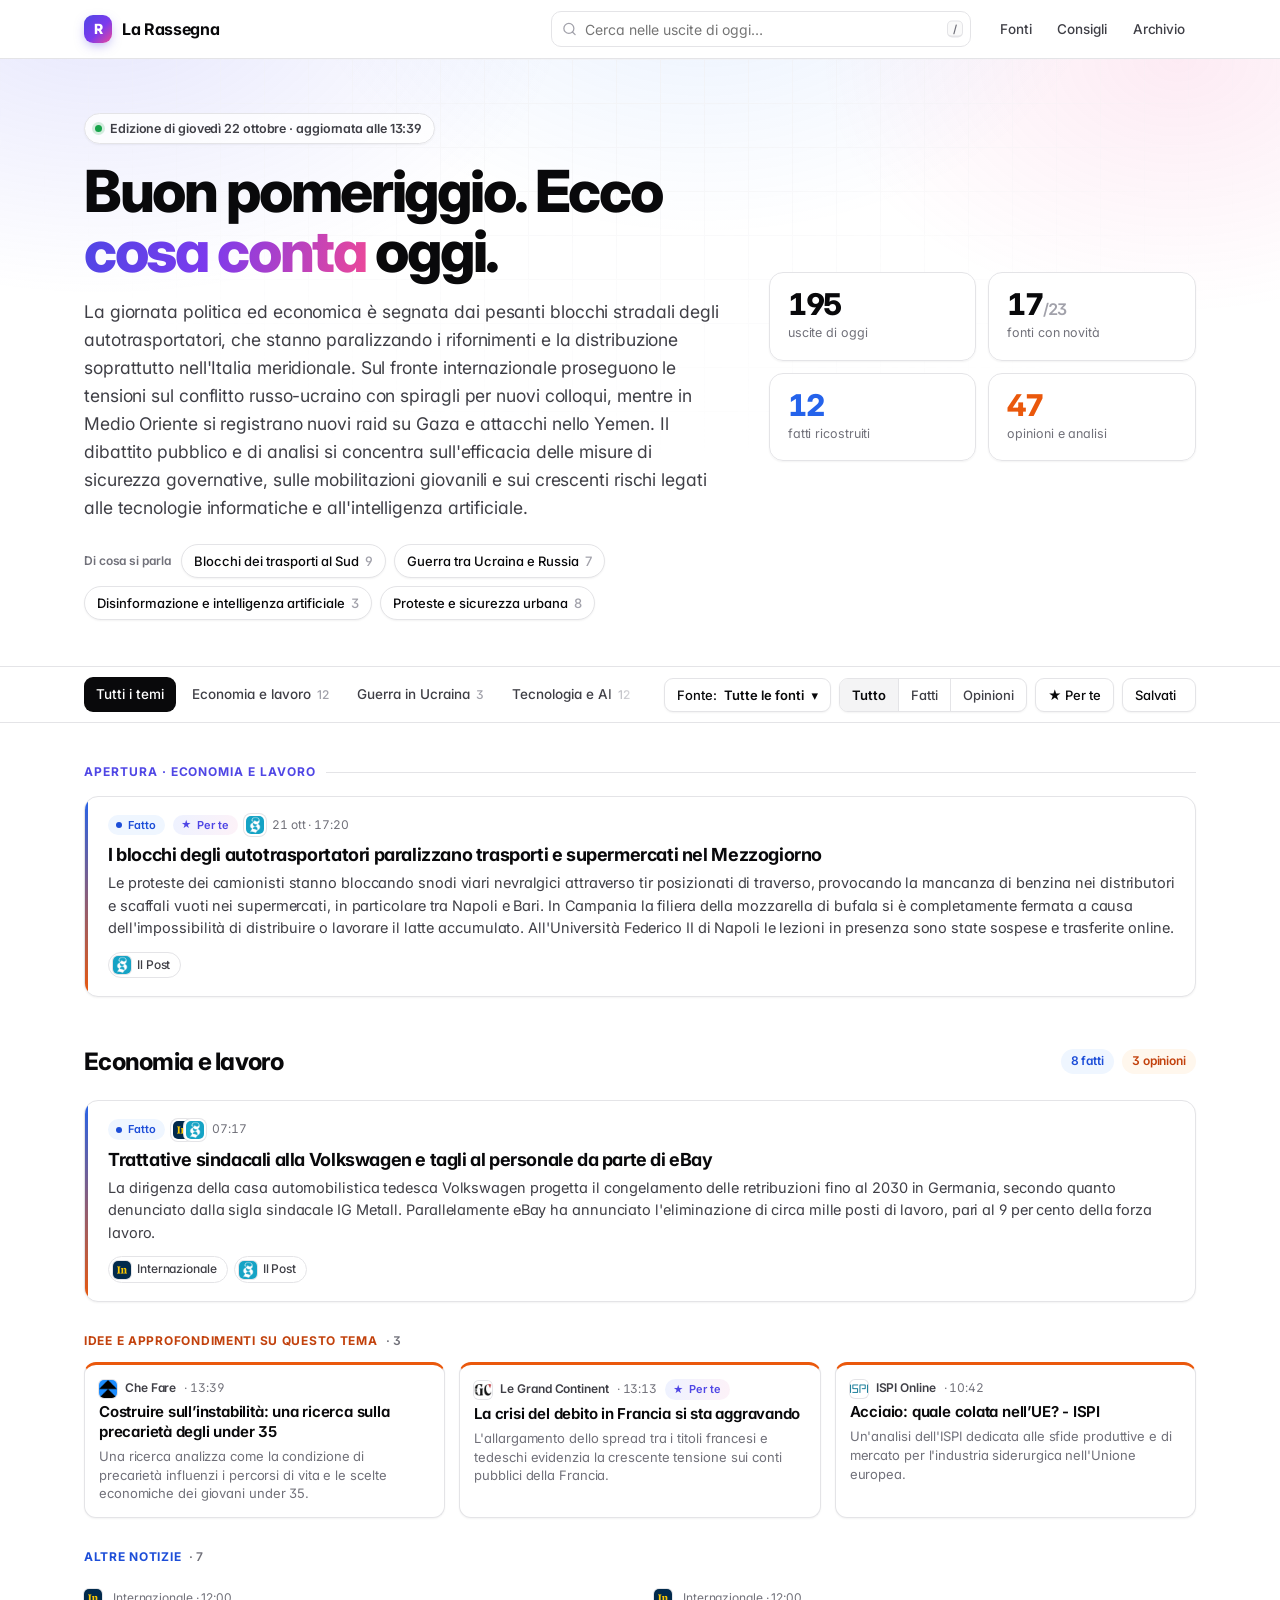
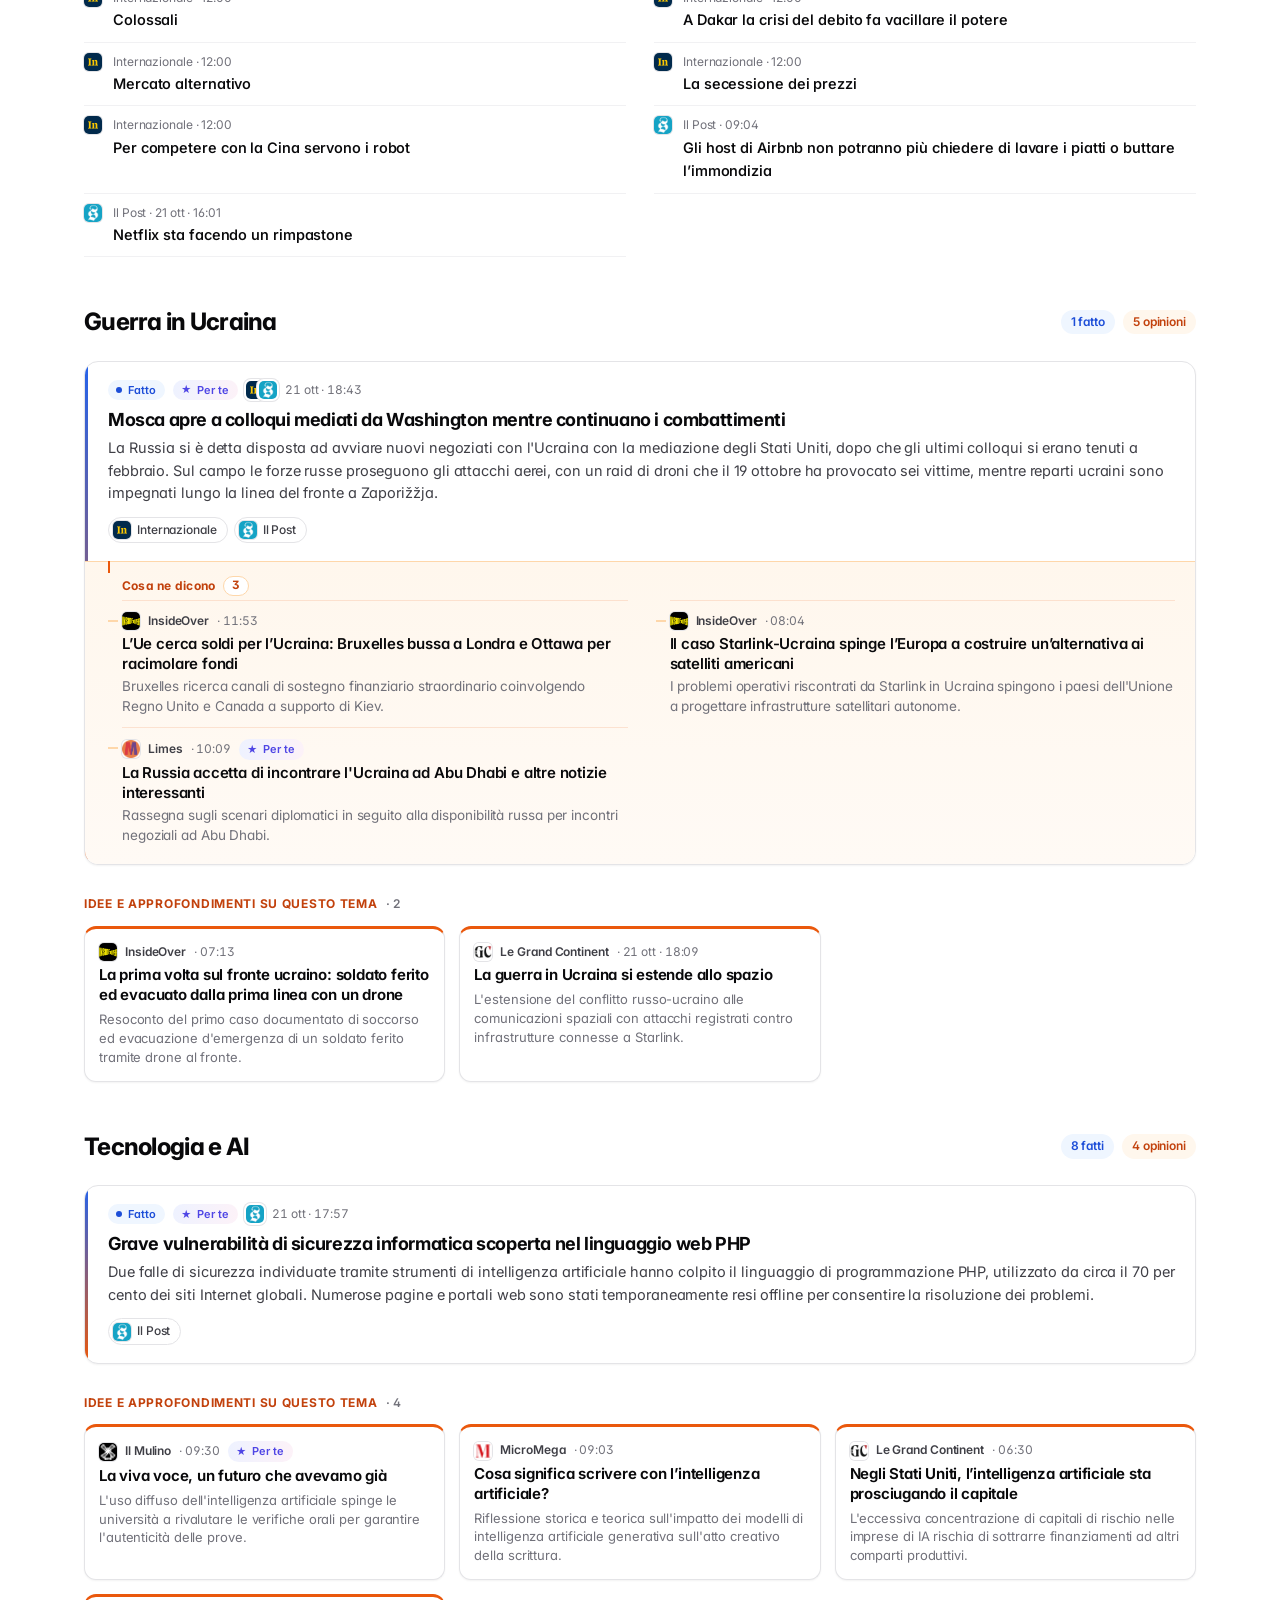
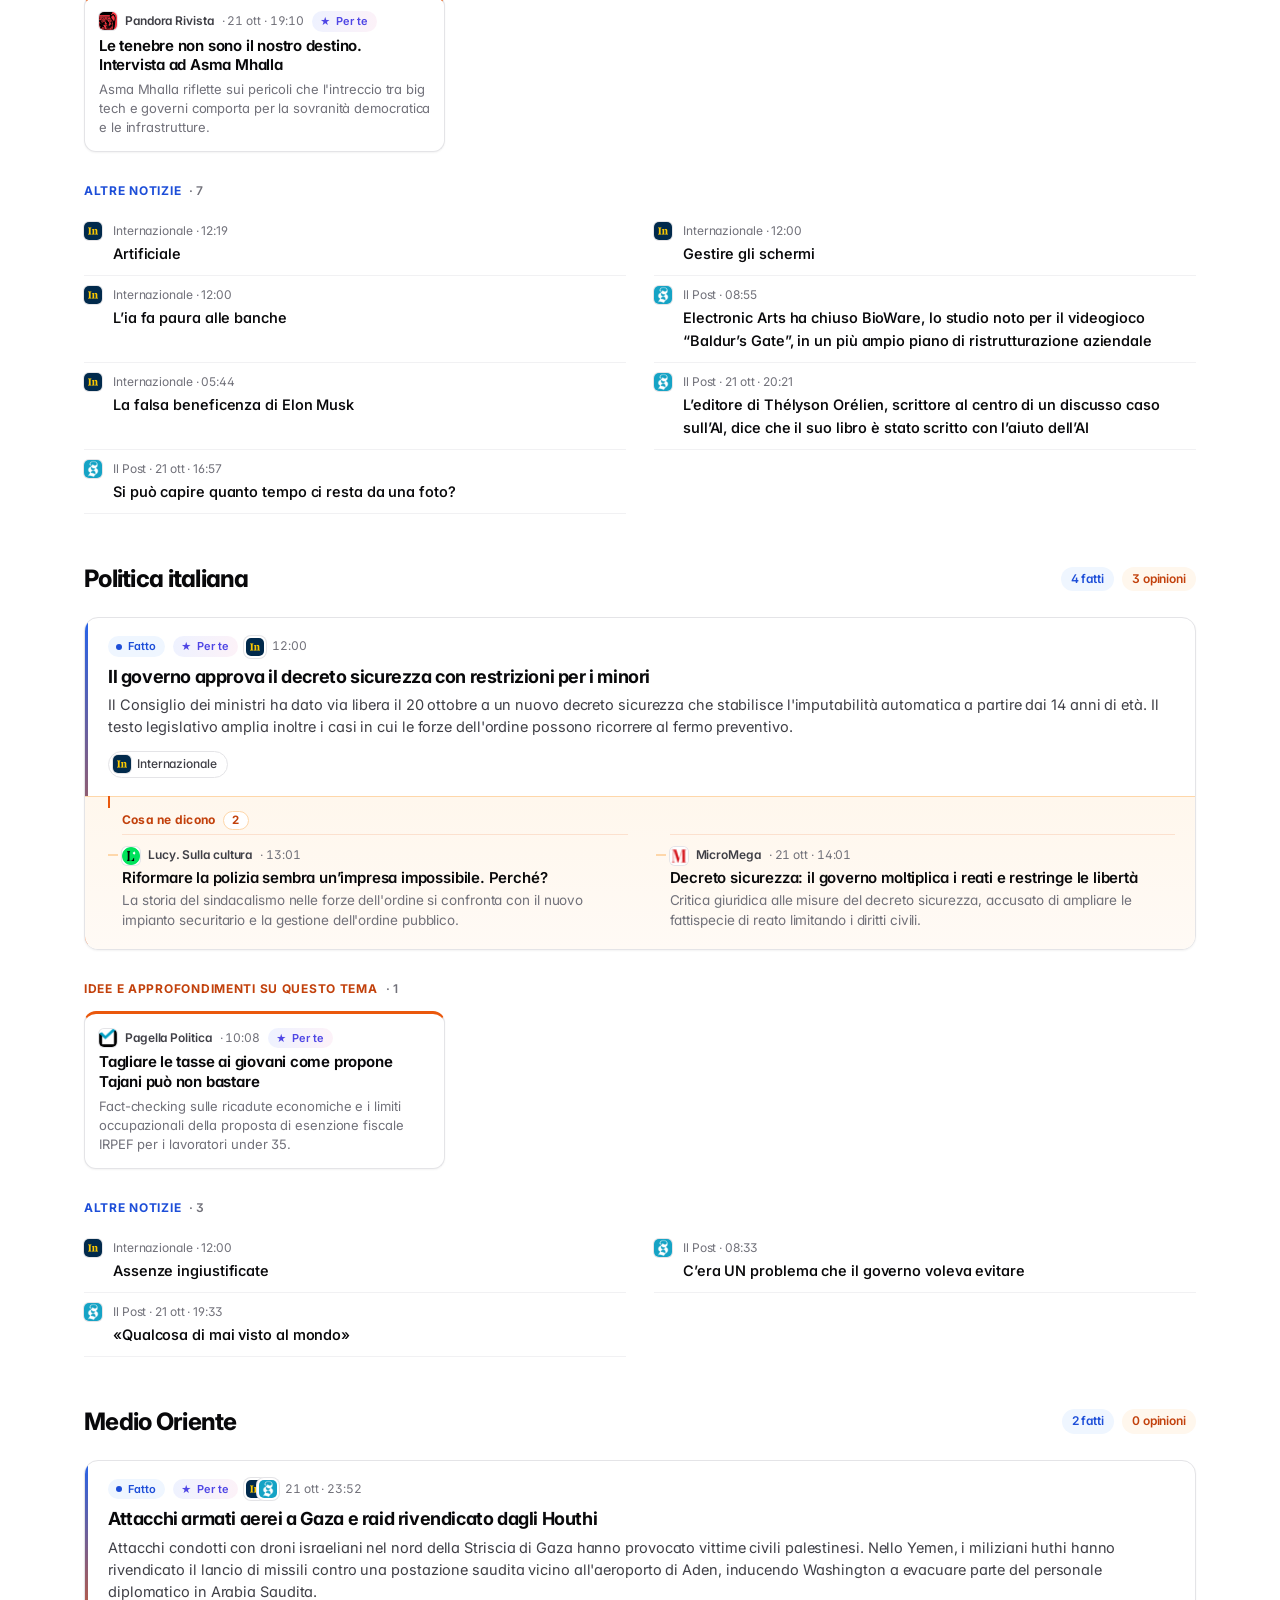
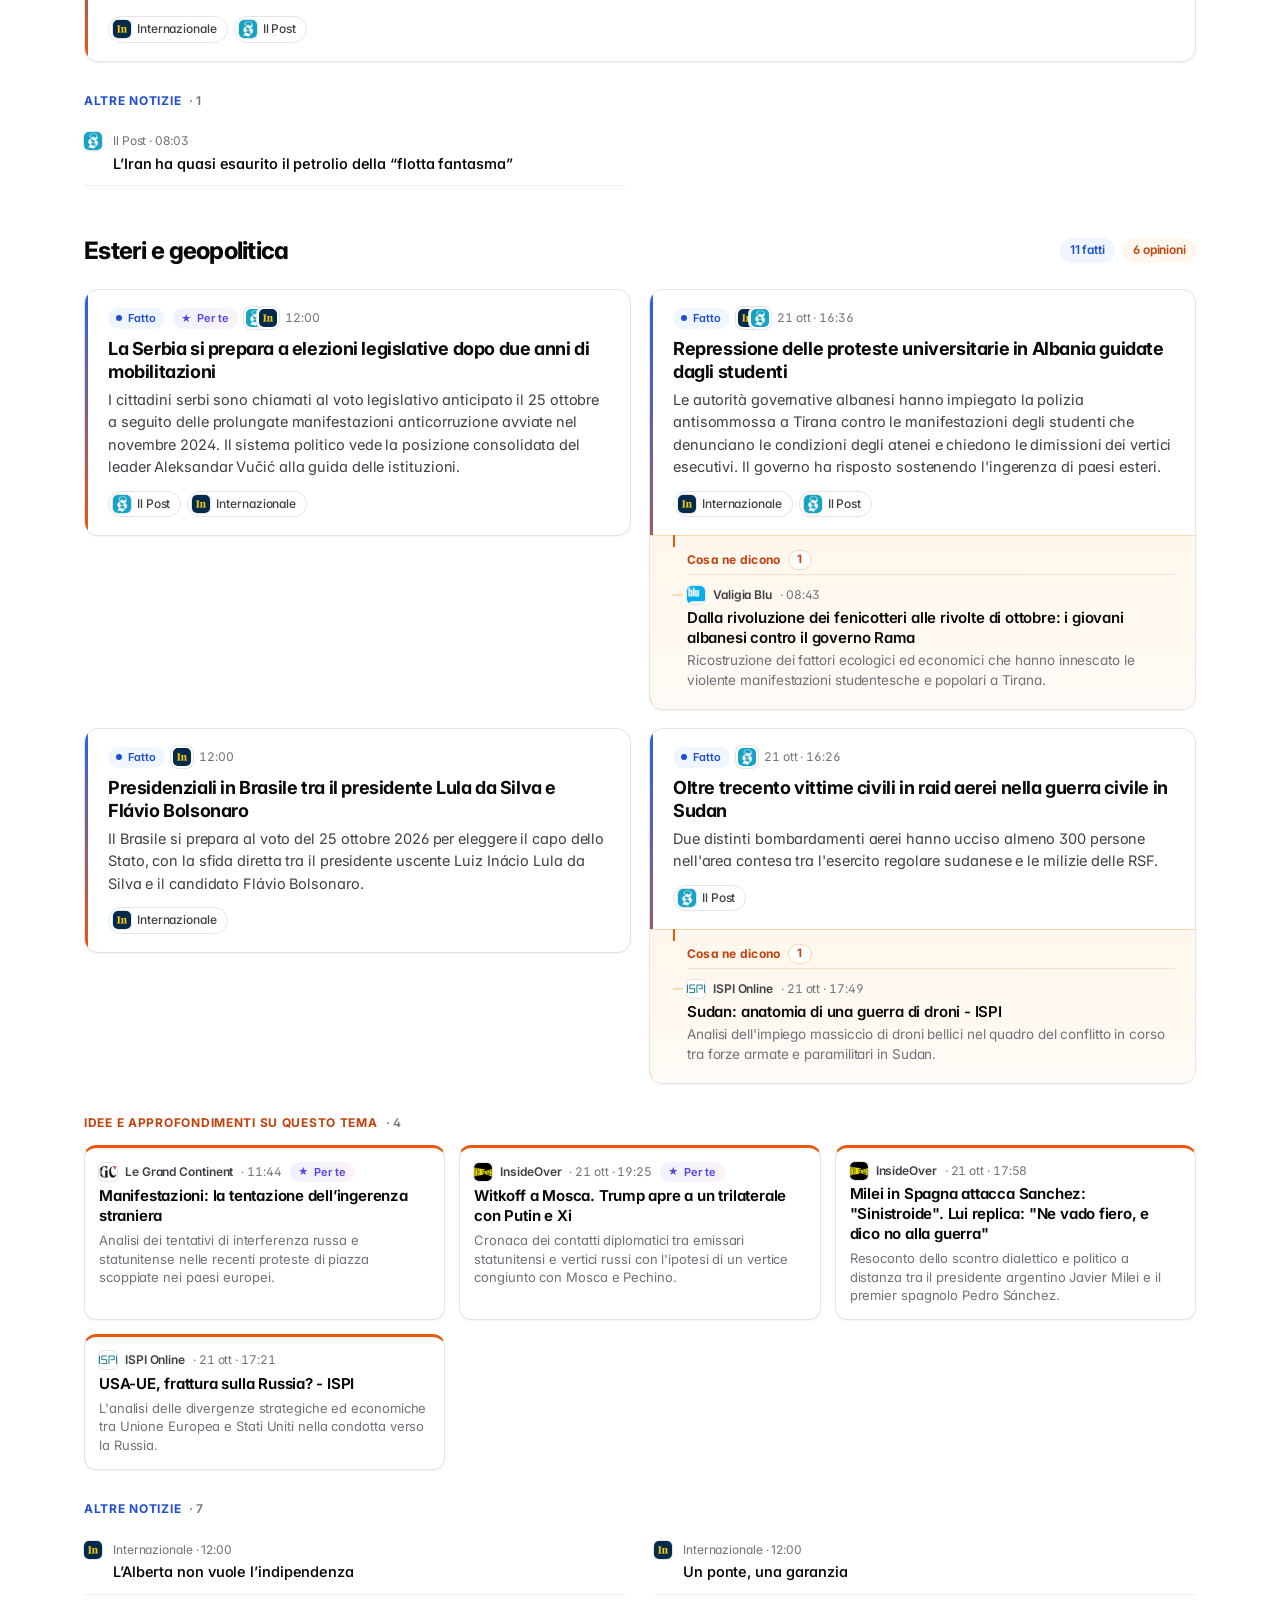
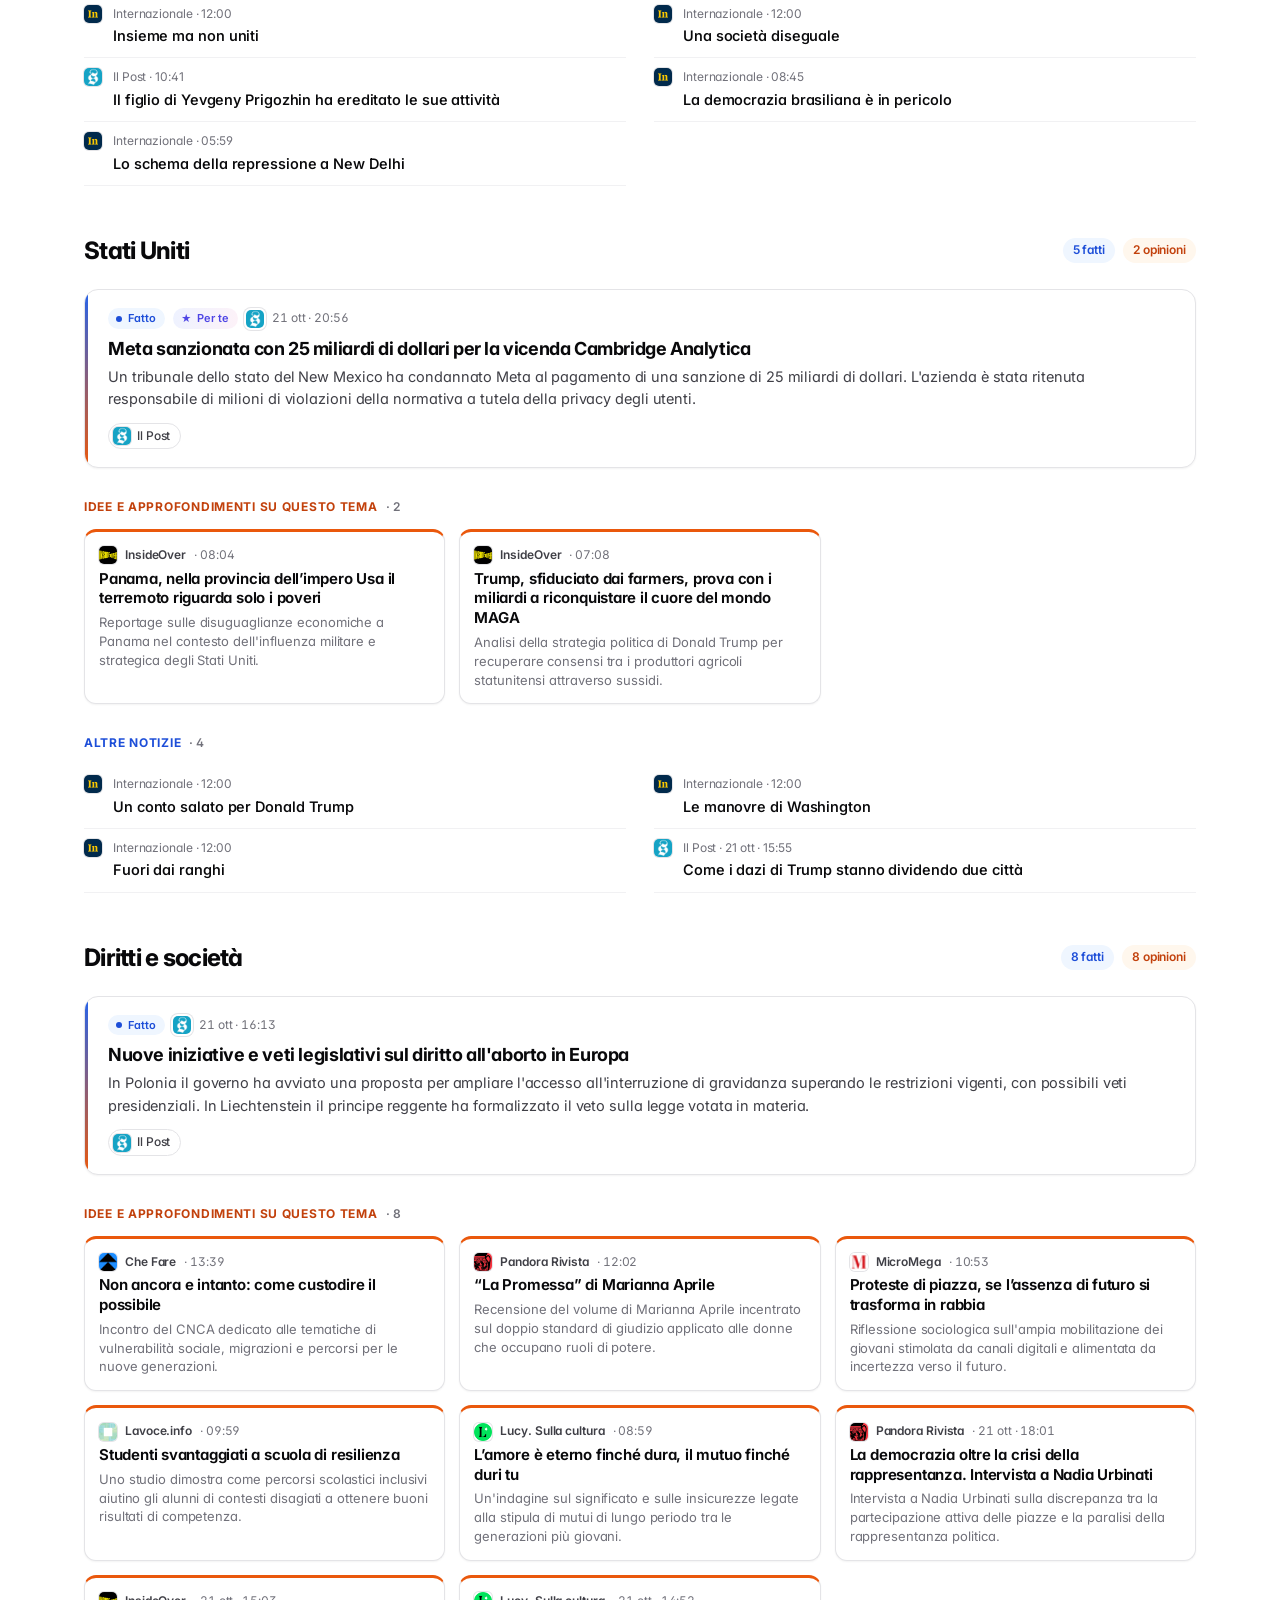
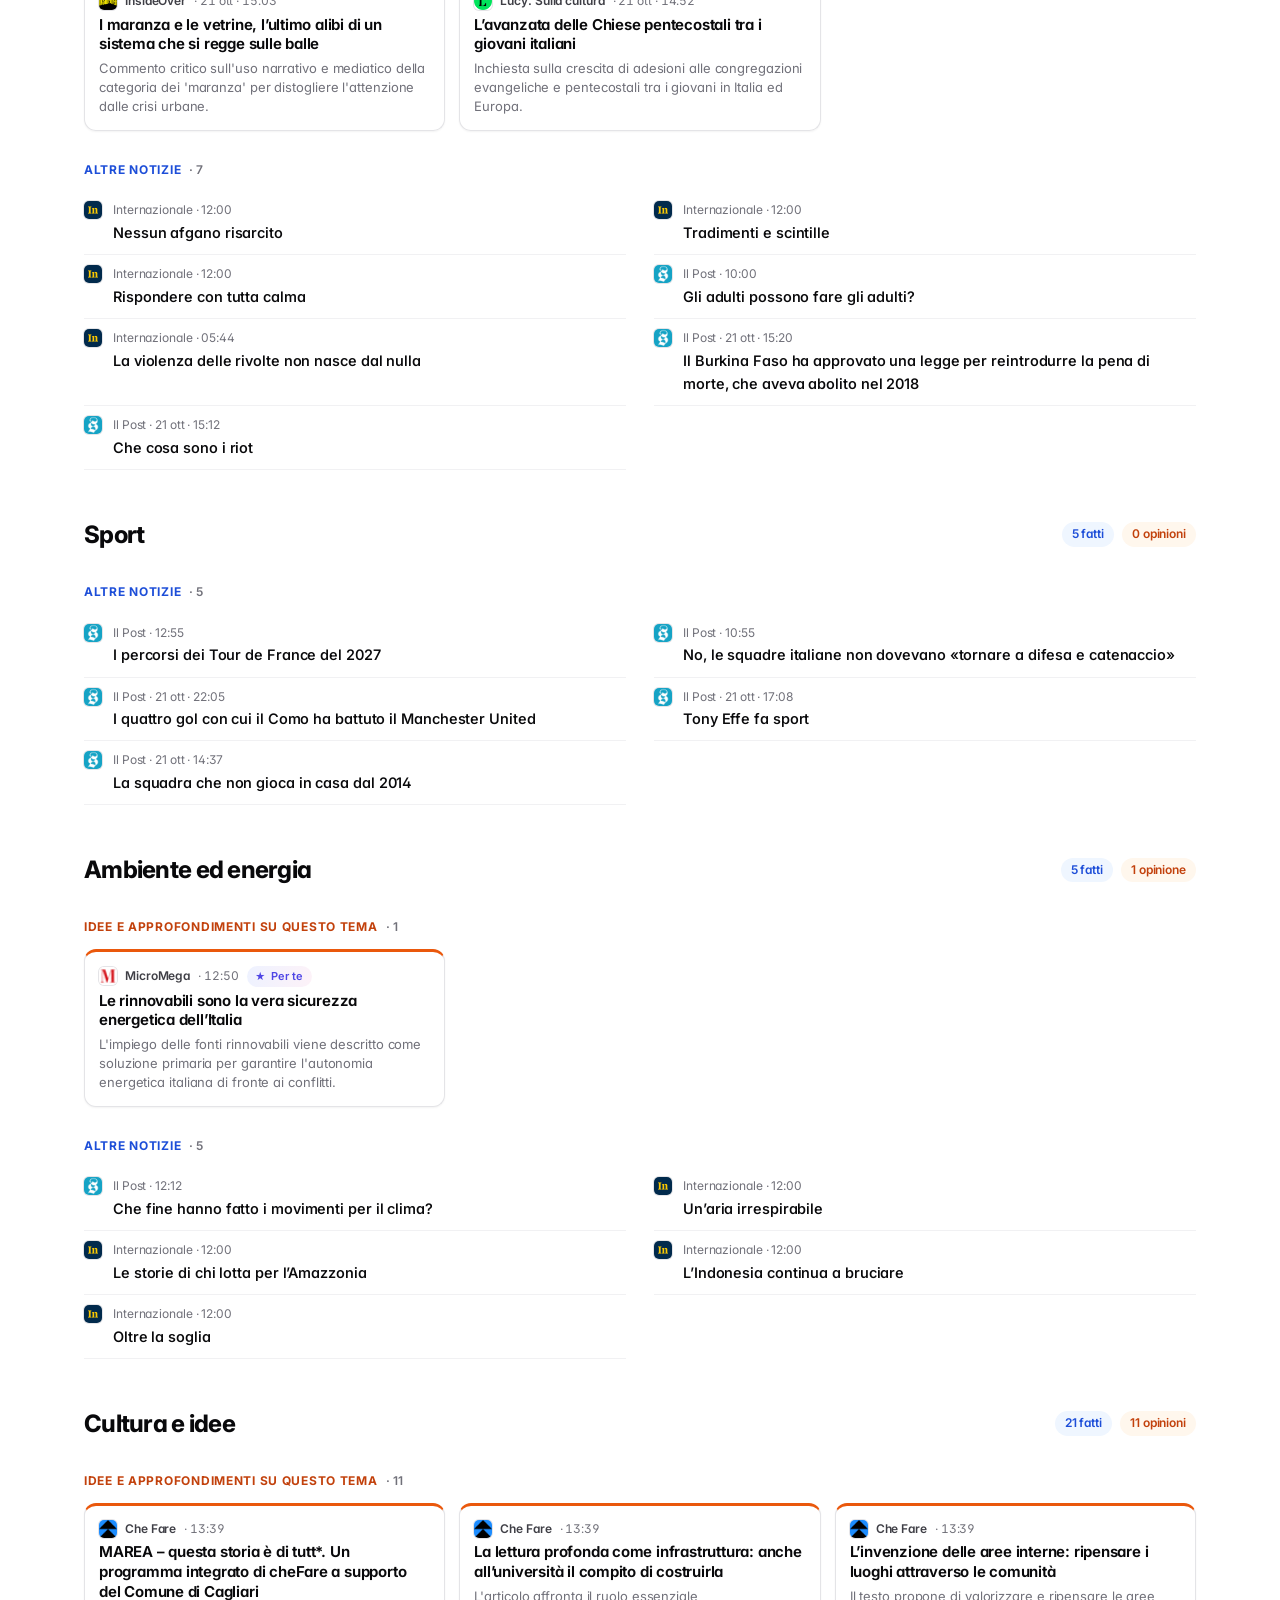
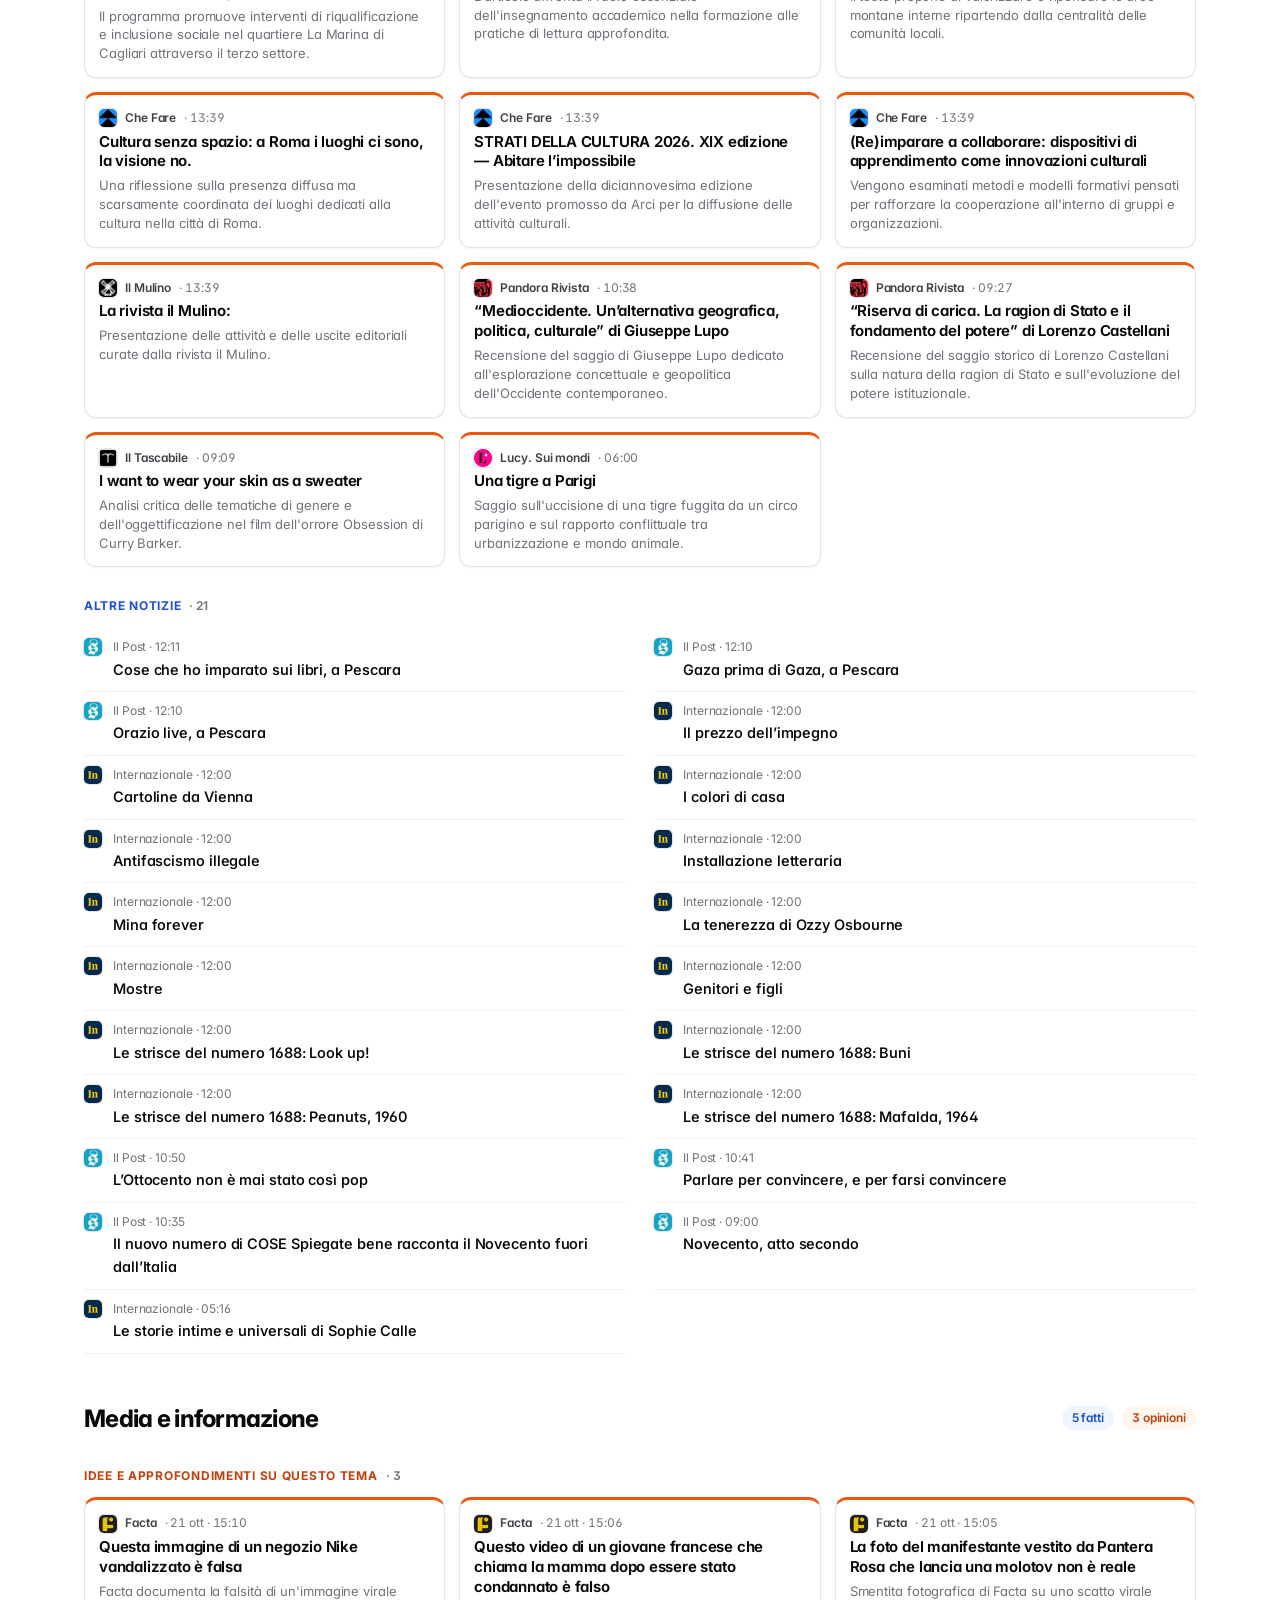
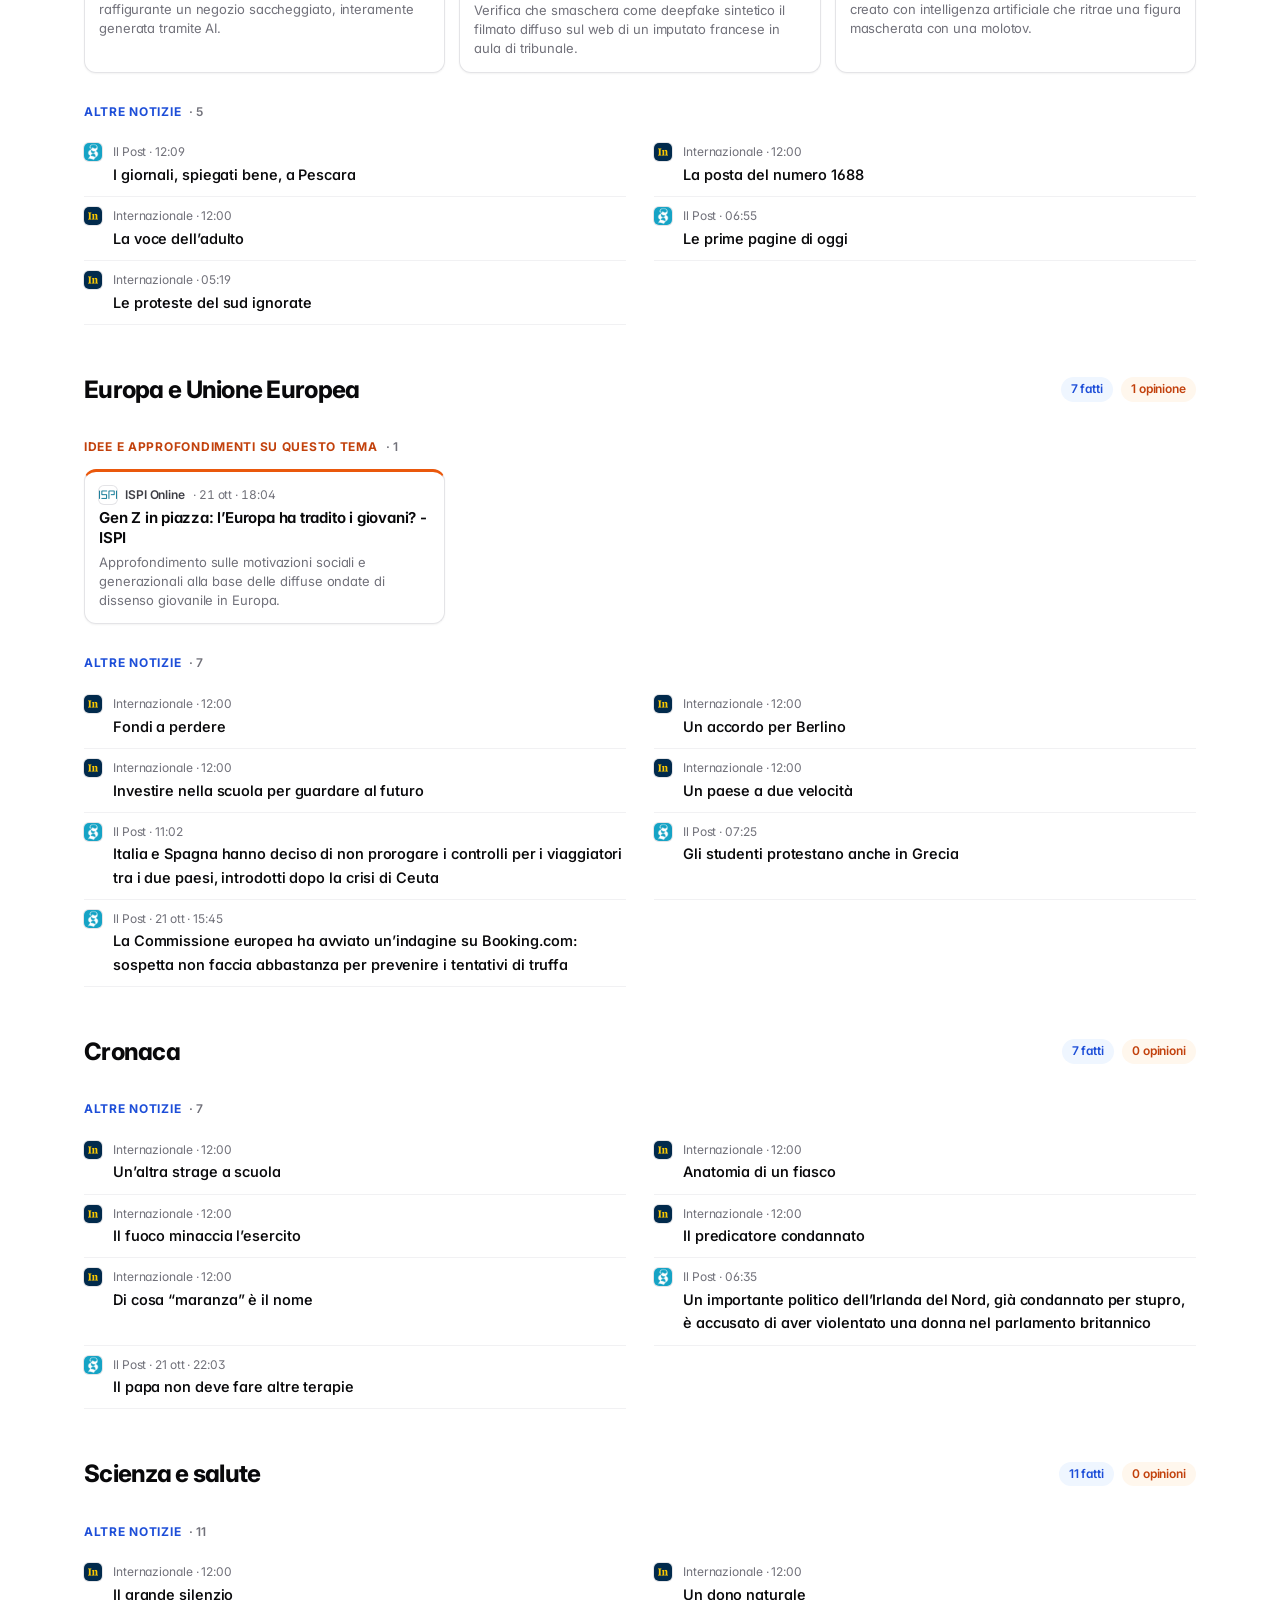
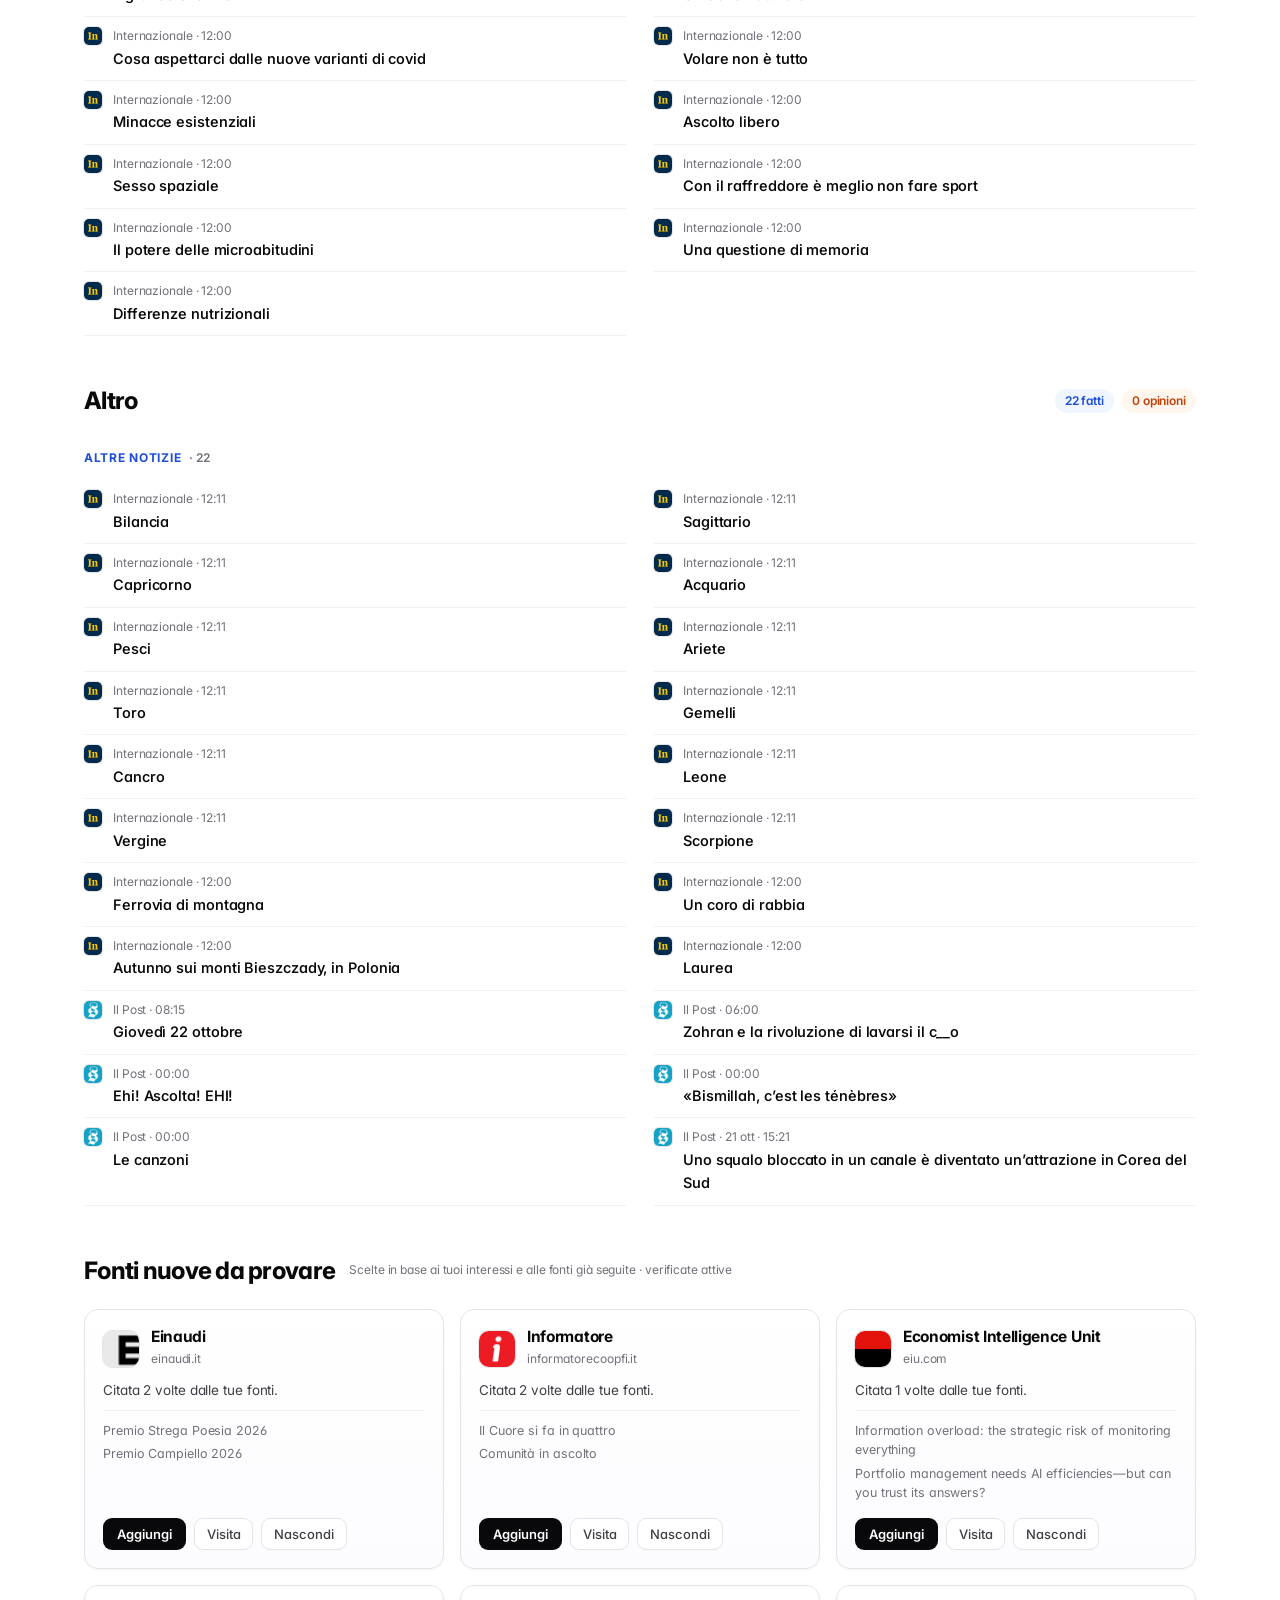
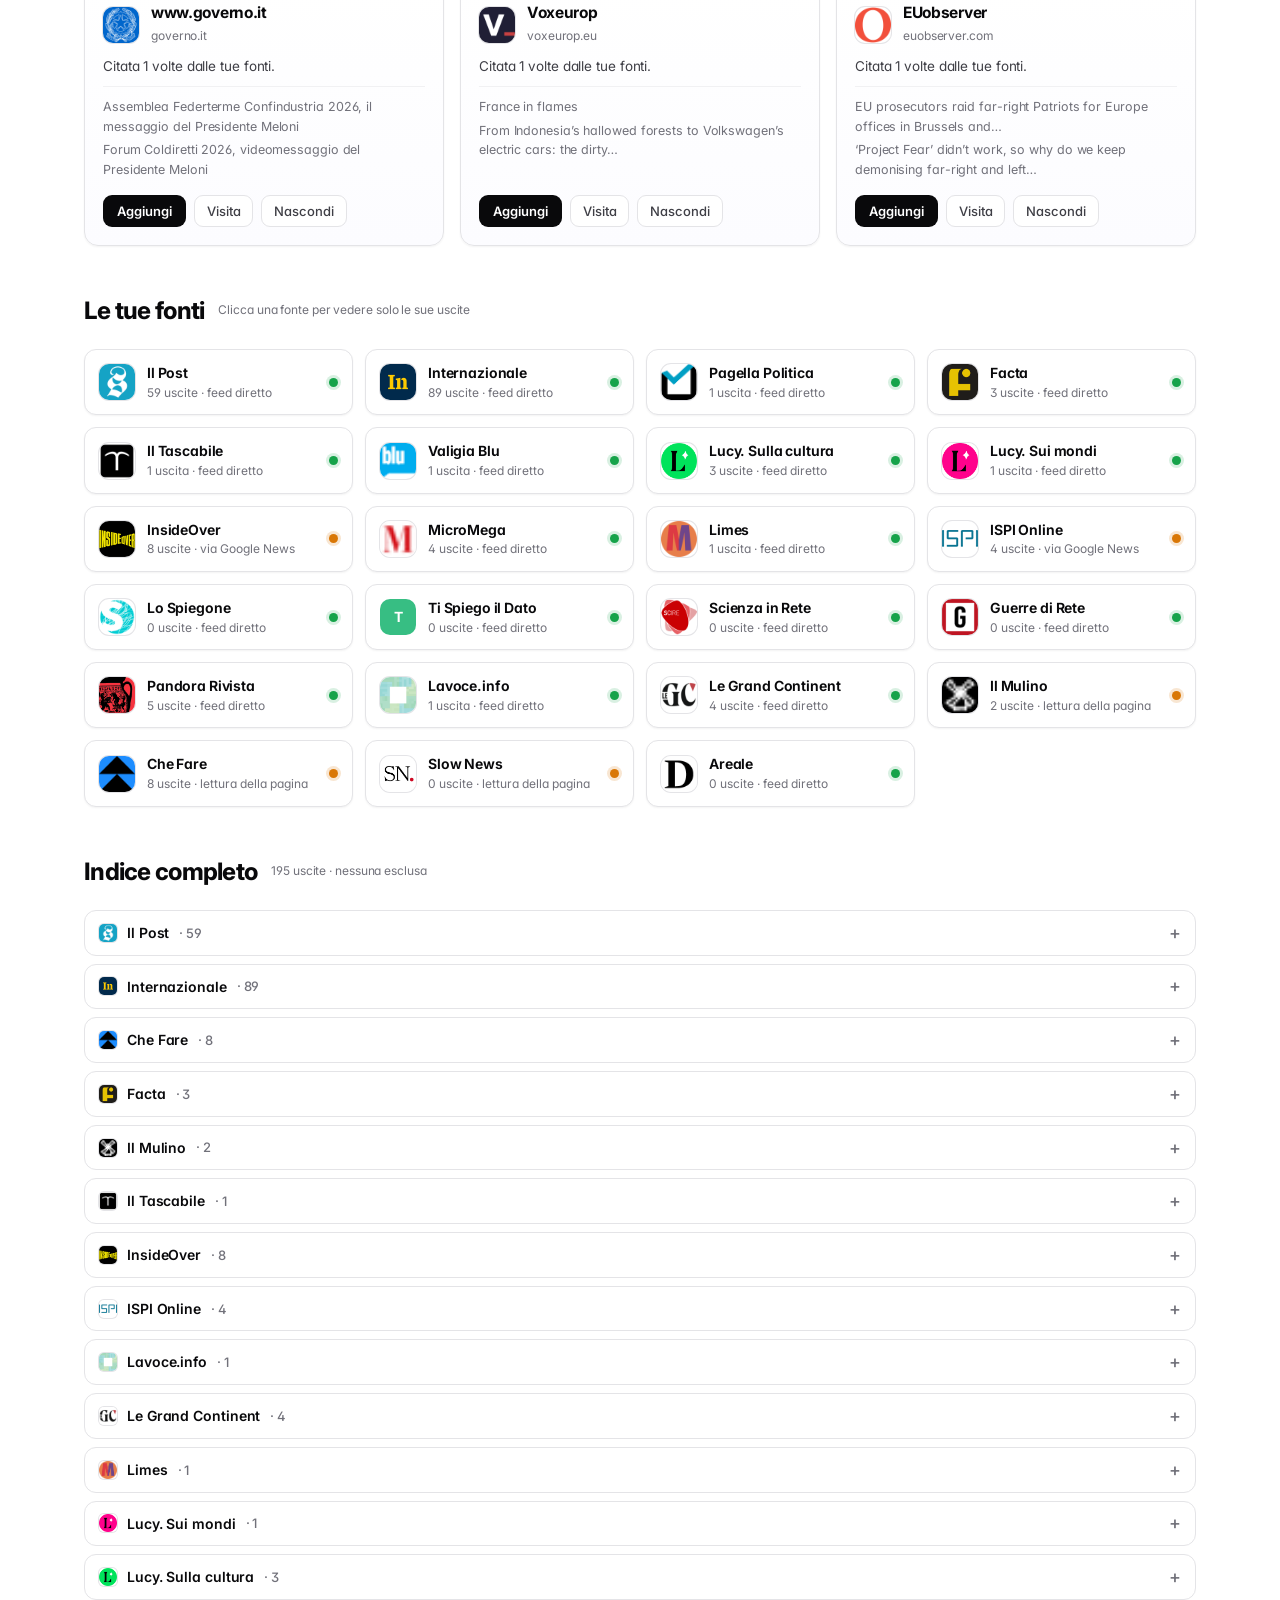
==== commit 10b7b3c7: "Edizione del 2026-10-22" ====
--- a/docs/archivio/2026-10-22.html
+++ b/docs/archivio/2026-10-22.html
@@ -248,7 +248,7 @@
 @media(max-width:1000px){.hero-in{grid-template-columns:1fr;gap:26px;padding-top:36px}.stats{grid-template-columns:repeat(4,1fr)}.fcards,.sugg-grid{grid-template-columns:repeat(2,minmax(0,1fr))}.bar-in{flex-wrap:wrap}.ctrls{flex-wrap:wrap}}
 @media(max-width:820px){.grid,.oth{grid-template-columns:1fr}.stats{grid-template-columns:repeat(2,1fr)}.links{display:none}.search{max-width:none}.bar{position:static}}
 @media(max-width:600px){.lede{font-size:15.5px;line-height:1.55}h1{font-size:34px}.wrap{padding:0 16px}.fcards,.sugg-grid{grid-template-columns:1fr}.thumb{width:72px;height:72px}.fact{padding:16px 16px 16px 19px;gap:12px}.thread{padding-left:19px;padding-right:14px}.acts{opacity:1;background:none;border:0;box-shadow:none}.nav-in{gap:10px}.brand span:last-child{display:none}.menu{position:fixed;left:12px;right:12px;width:auto;top:auto;bottom:12px}}
-</style></head><body><header class="nav"><div class="wrap nav-in"><a class="brand" href="../"><span class="mark">R</span><span>La Rassegna</span></a><label class="search"><svg viewBox="0 0 24 24" fill="none" stroke="currentColor" stroke-width="2" stroke-linecap="round" stroke-linejoin="round"><circle cx="11" cy="11" r="8"/><path d="m21 21-4.3-4.3"/></svg><input id="q" type="search" placeholder="Cerca nelle uscite di oggi…" autocomplete="off"><kbd>/</kbd></label><nav class="links"><a href="#fonti">Fonti</a><a href="#consigli">Consigli</a><a href="./">Archivio</a></nav></div></header><section class="hero"><div class="wrap hero-in"><div><span class="pill"><span class="dot"></span>Edizione di giovedì 22 ottobre · aggiornata alle 08:46</span><h1>Buongiorno. Ecco <em>cosa conta</em> oggi.</h1><p class="lede">Oggi 61 notizie e 55 approfondimenti dalle tue fonti; i temi più presenti: Diritti e società, Politica italiana, Economia e lavoro.</p></div><div class="stats"><div class="stat"><b class="num">116</b><span>uscite di oggi</span></div><div class="stat"><b class="num">20<small style="font-size:16px;color:var(--mut2);font-weight:600">/23</small></b><span>fonti con novità</span></div><div class="stat f"><b class="num">58</b><span>fatti ricostruiti</span></div><div class="stat o"><b class="num">55</b><span>opinioni e analisi</span></div></div></div></section><div class="bar"><div class="wrap"><div class="bar-in"><div class="tabs"><button class="tab" data-tema="" aria-pressed="true">Tutti i temi</button><button class="tab" data-tema="Cultura e idee" aria-pressed="false">Cultura e idee<i>13</i></button><button class="tab" data-tema="Diritti e società" aria-pressed="false">Diritti e società<i>12</i></button><button class="tab" data-tema="Tecnologia e AI" aria-pressed="false">Tecnologia e AI<i>10</i></button><button class="tab" data-tema="Economia e lavoro" aria-pressed="false">Economia e lavoro<i>9</i></button><button class="tab" data-tema="Guerra in Ucraina" aria-pressed="false">Guerra in Ucraina<i>9</i></button><button class="tab" data-tema="Politica italiana" aria-pressed="false">Politica italiana<i>7</i></button><button class="tab" data-tema="Medio Oriente" aria-pressed="false">Medio Oriente<i>6</i></button><button class="tab" data-tema="Scienza e salute" aria-pressed="false">Scienza e salute<i>4</i></button><button class="tab" data-tema="Stati Uniti" aria-pressed="false">Stati Uniti<i>3</i></button><button class="tab" data-tema="Sport" aria-pressed="false">Sport<i>2</i></button><button class="tab" data-tema="Ambiente ed energia" aria-pressed="false">Ambiente ed energia<i>2</i></button><button class="tab" data-tema="Europa e Unione Europea" aria-pressed="false">Europa e Unione Europea<i>1</i></button><button class="tab" data-tema="Cronaca" aria-pressed="false">Cronaca<i>1</i></button><button class="tab" data-tema="Altro" aria-pressed="false">Altro<i>30</i></button></div><div class="ctrls"><div class="pop"><button class="btn" id="btn-fonti">Fonte: <b id="fonte-lbl" style="font-weight:600">Tutte le fonti</b> ▾</button><div class="menu" hidden><h6>Notizie</h6><button data-fsrc-btn="Il Post" aria-pressed="false"><img class="lg " src="../logos/il-post.png" alt="" loading="lazy" onerror="this.outerHTML='<span class=&quot;lg fb &quot; style=&quot;background:hsl(38 55% 48%)&quot;>I</span>'">Il Post<i>54</i></button><button data-fsrc-btn="Internazionale" aria-pressed="false"><img class="lg " src="../logos/internazionale.png" alt="" loading="lazy" onerror="this.outerHTML='<span class=&quot;lg fb &quot; style=&quot;background:hsl(319 55% 48%)&quot;>I</span>'">Internazionale<i>7</i></button><h6>Approfondimenti</h6><button data-fsrc-btn="Pagella Politica" aria-pressed="false"><img class="lg " src="../logos/pagella-politica.png" alt="" loading="lazy" onerror="this.outerHTML='<span class=&quot;lg fb &quot; style=&quot;background:hsl(268 55% 48%)&quot;>P</span>'">Pagella Politica<i>1</i></button><button data-fsrc-btn="Facta" aria-pressed="false"><img class="lg " src="../logos/facta.png" alt="" loading="lazy" onerror="this.outerHTML='<span class=&quot;lg fb &quot; style=&quot;background:hsl(95 55% 48%)&quot;>F</span>'">Facta<i>6</i></button><button data-fsrc-btn="Il Tascabile" aria-pressed="false"><img class="lg " src="../logos/il-tascabile.png" alt="" loading="lazy" onerror="this.outerHTML='<span class=&quot;lg fb &quot; style=&quot;background:hsl(298 55% 48%)&quot;>I</span>'">Il Tascabile<i>1</i></button><button data-fsrc-btn="Valigia Blu" aria-pressed="false"><img class="lg " src="../logos/valigia-blu.png" alt="" loading="lazy" onerror="this.outerHTML='<span class=&quot;lg fb &quot; style=&quot;background:hsl(289 55% 48%)&quot;>V</span>'">Valigia Blu<i>3</i></button><button data-fsrc-btn="Lucy. Sulla cultura" aria-pressed="false"><img class="lg " src="../logos/lucy-sulla-cultura.png" alt="" loading="lazy" onerror="this.outerHTML='<span class=&quot;lg fb &quot; style=&quot;background:hsl(318 55% 48%)&quot;>L</span>'">Lucy. Sulla cultura<i>2</i></button><button data-fsrc-btn="Lucy. Sui mondi" aria-pressed="false"><img class="lg " src="../logos/lucy-sui-mondi.png" alt="" loading="lazy" onerror="this.outerHTML='<span class=&quot;lg fb &quot; style=&quot;background:hsl(265 55% 48%)&quot;>L</span>'">Lucy. Sui mondi<i>2</i></button><button data-fsrc-btn="InsideOver" aria-pressed="false"><img class="lg " src="../logos/insideover.png" alt="" loading="lazy" onerror="this.outerHTML='<span class=&quot;lg fb &quot; style=&quot;background:hsl(221 55% 48%)&quot;>I</span>'">InsideOver<i>5</i></button><button data-fsrc-btn="MicroMega" aria-pressed="false"><img class="lg " src="../logos/micromega.png" alt="" loading="lazy" onerror="this.outerHTML='<span class=&quot;lg fb &quot; style=&quot;background:hsl(357 55% 48%)&quot;>M</span>'">MicroMega<i>3</i></button><button data-fsrc-btn="Limes" aria-pressed="false"><img class="lg " src="../logos/limes.png" alt="" loading="lazy" onerror="this.outerHTML='<span class=&quot;lg fb &quot; style=&quot;background:hsl(11 55% 48%)&quot;>L</span>'">Limes<i>2</i></button><button data-fsrc-btn="ISPI Online" aria-pressed="false"><img class="lg " src="../logos/ispi-online.png" alt="" loading="lazy" onerror="this.outerHTML='<span class=&quot;lg fb &quot; style=&quot;background:hsl(46 55% 48%)&quot;>I</span>'">ISPI Online<i>4</i></button><button data-fsrc-btn="Lo Spiegone" aria-pressed="false"><img class="lg " src="../logos/lo-spiegone.png" alt="" loading="lazy" onerror="this.outerHTML='<span class=&quot;lg fb &quot; style=&quot;background:hsl(242 55% 48%)&quot;>L</span>'">Lo Spiegone<i>1</i></button><button data-fsrc-btn="Ti Spiego il Dato" aria-pressed="false"><span class="lg fb " style="background:hsl(154 55% 48%)">T</span>Ti Spiego il Dato<i>1</i></button><button data-fsrc-btn="Scienza in Rete" aria-pressed="false" disabled><img class="lg " src="../logos/scienza-in-rete.png" alt="" loading="lazy" onerror="this.outerHTML='<span class=&quot;lg fb &quot; style=&quot;background:hsl(321 55% 48%)&quot;>S</span>'">Scienza in Rete<i>0</i></button><button data-fsrc-btn="Guerre di Rete" aria-pressed="false"><img class="lg " src="../logos/guerre-di-rete.png" alt="" loading="lazy" onerror="this.outerHTML='<span class=&quot;lg fb &quot; style=&quot;background:hsl(308 55% 48%)&quot;>G</span>'">Guerre di Rete<i>1</i></button><button data-fsrc-btn="Pandora Rivista" aria-pressed="false"><img class="lg " src="../logos/pandora-rivista.png" alt="" loading="lazy" onerror="this.outerHTML='<span class=&quot;lg fb &quot; style=&quot;background:hsl(126 55% 48%)&quot;>P</span>'">Pandora Rivista<i>5</i></button><button data-fsrc-btn="Lavoce.info" aria-pressed="false"><img class="lg " src="../logos/lavoce-info.png" alt="" loading="lazy" onerror="this.outerHTML='<span class=&quot;lg fb &quot; style=&quot;background:hsl(213 55% 48%)&quot;>L</span>'">Lavoce.info<i>1</i></button><button data-fsrc-btn="Le Grand Continent" aria-pressed="false"><img class="lg " src="../logos/le-grand-continent.png" alt="" loading="lazy" onerror="this.outerHTML='<span class=&quot;lg fb &quot; style=&quot;background:hsl(113 55% 48%)&quot;>L</span>'">Le Grand Continent<i>7</i></button><button data-fsrc-btn="Il Mulino" aria-pressed="false"><img class="lg " src="../logos/il-mulino.png" alt="" loading="lazy" onerror="this.outerHTML='<span class=&quot;lg fb &quot; style=&quot;background:hsl(315 55% 48%)&quot;>I</span>'">Il Mulino<i>2</i></button><button data-fsrc-btn="Che Fare" aria-pressed="false"><img class="lg " src="../logos/che-fare.png" alt="" loading="lazy" onerror="this.outerHTML='<span class=&quot;lg fb &quot; style=&quot;background:hsl(181 55% 48%)&quot;>C</span>'">Che Fare<i>8</i></button><button data-fsrc-btn="Slow News" aria-pressed="false" disabled><img class="lg " src="../logos/slow-news.png" alt="" loading="lazy" onerror="this.outerHTML='<span class=&quot;lg fb &quot; style=&quot;background:hsl(186 55% 48%)&quot;>S</span>'">Slow News<i>0</i></button><button data-fsrc-btn="Areale" aria-pressed="false" disabled><img class="lg " src="../logos/areale.png" alt="" loading="lazy" onerror="this.outerHTML='<span class=&quot;lg fb &quot; style=&quot;background:hsl(79 55% 48%)&quot;>A</span>'">Areale<i>0</i></button></div></div><div class="seg"><button data-kind="all" aria-pressed="true">Tutto</button><button data-kind="fatti" aria-pressed="false">Fatti</button><button data-kind="opinioni" aria-pressed="false">Opinioni</button></div><button class="toggle" data-toggle="per" hidden></button><button class="toggle" data-toggle="saved" aria-pressed="false">Salvati <span class="n" id="n-salvati"></span></button><button class="btn" id="invia-pref" hidden>Invia <span>0</span> preferenze</button><button class="reset" hidden>Azzera</button></div></div><div class="stato-filtri" hidden></div></div></div><main class="wrap"><div class="lead" data-topic="Cultura e idee"><div class="eyebrow">Apertura · Cultura e idee</div><article class="dossier rv" id="s10" data-link="https://www.internazionale.it/opinione/douard-louis/2026/10/22/rivolte-saccheggi-francia" data-src="Internazionale" data-n="n12" data-per="0" data-fonte="Internazionale" data-titolo="La violenza delle rivolte non nasce dal nulla" data-text="La violenza delle rivolte non nasce dal nulla Condannare i saccheggi senza interrogarsi sulle loro cause sociali significa ignorare la rabbia e l’emarginazione di una parte della popolazione francese Leggi Internazionale"><div class="fact"><div class="fact-body"><div class="meta"><span class="badge f">Fatto</span><span class="stack"><img class="lg " src="../logos/internazionale.png" alt="" loading="lazy" onerror="this.outerHTML='<span class=&quot;lg fb &quot; style=&quot;background:hsl(319 55% 48%)&quot;>I</span>'"></span><span class="num">05:44</span></div><h3><a href="https://www.internazionale.it/opinione/douard-louis/2026/10/22/rivolte-saccheggi-francia">La violenza delle rivolte non nasce dal nulla</a></h3><p class="txt">Condannare i saccheggi senza interrogarsi sulle loro cause sociali significa ignorare la rabbia e l’emarginazione di una parte della popolazione francese Leggi</p><div class="chips"><a class="schip" href="https://www.internazionale.it/opinione/douard-louis/2026/10/22/rivolte-saccheggi-francia"><img class="lg " src="../logos/internazionale.png" alt="" loading="lazy" onerror="this.outerHTML='<span class=&quot;lg fb &quot; style=&quot;background:hsl(319 55% 48%)&quot;>I</span>'">Internazionale</a></div></div><a class="thumb" href="https://www.internazionale.it/opinione/douard-louis/2026/10/22/rivolte-saccheggi-francia" tabindex="-1" aria-hidden="true"><img src="https://media.internazionale.it/images/2026/10/21/361819-hd.jpg" alt="" loading="lazy" referrerpolicy="no-referrer" onerror="this.closest('a').remove()" onload="if(this.naturalWidth<60)this.closest('a').remove()"></a></div><div class="acts"><button class="ic" data-act="up" title="Mi interessa" aria-pressed="false"><svg viewBox="0 0 24 24" fill="none" stroke="currentColor" stroke-width="2" stroke-linecap="round" stroke-linejoin="round"><path d="M7 10v12"/><path d="M15 5.9 14 10h5.8a2 2 0 0 1 1.9 2.6l-2.3 7A2 2 0 0 1 17.5 21H4a2 2 0 0 1-2-2v-7a2 2 0 0 1 2-2h2.8a2 2 0 0 0 1.8-1.1L12 3a3.1 3.1 0 0 1 3 2.9Z"/></svg></button><button class="ic" data-act="down" title="Non mi interessa" aria-pressed="false"><svg viewBox="0 0 24 24" fill="none" stroke="currentColor" stroke-width="2" stroke-linecap="round" stroke-linejoin="round"><path d="M17 14V2"/><path d="M9 18.1 10 14H4.2a2 2 0 0 1-1.9-2.6l2.3-7A2 2 0 0 1 6.5 3H20a2 2 0 0 1 2 2v7a2 2 0 0 1-2 2h-2.8a2 2 0 0 0-1.8 1.1L12 21a3.1 3.1 0 0 1-3-2.9Z"/></svg></button><button class="ic" data-act="save" title="Salva per dopo" aria-pressed="false"><svg viewBox="0 0 24 24" fill="none" stroke="currentColor" stroke-width="2" stroke-linecap="round" stroke-linejoin="round"><path d="m19 21-7-4-7 4V5a2 2 0 0 1 2-2h10a2 2 0 0 1 2 2v16Z"/></svg></button></div><div class="thread"><div class="thread-h">Cosa ne dicono <b>1</b></div><div class="op" data-link="https://www.valigiablu.it/proteste-albania-fenicotteri-kushner-edi-rama/" data-src="Valigia Blu" data-fonte="Valigia Blu" data-titolo="Dalla rivoluzione dei fenicotteri alle rivolte di ottobre: i giovani albanesi contro il governo Rama" data-per="0" data-c="c9"><a class="thumb sm" href="https://www.valigiablu.it/proteste-albania-fenicotteri-kushner-edi-rama/" tabindex="-1" aria-hidden="true"><img src="https://www.valigiablu.it/wp-content/uploads/2026/10/albania-riot.jpg" alt="" loading="lazy" referrerpolicy="no-referrer" onerror="this.closest('a').remove()" onload="if(this.naturalWidth<60)this.closest('a').remove()"></a><div class="op-body"><div class="meta"><img class="lg " src="../logos/valigia-blu.png" alt="" loading="lazy" onerror="this.outerHTML='<span class=&quot;lg fb &quot; style=&quot;background:hsl(289 55% 48%)&quot;>V</span>'"><span class="who" data-fsrc="Valigia Blu" title="Mostra solo Valigia Blu">Valigia Blu</span><span class="num">· 08:43</span></div><a class="t" href="https://www.valigiablu.it/proteste-albania-fenicotteri-kushner-edi-rama/">Dalla rivoluzione dei fenicotteri alle rivolte di ottobre: i giovani albanesi contro il governo Rama</a><p>A Tirana la rabbia sociale è esplosa in guerriglia urbana, tra incendi, gas lacrimogeni e oltre 150 arresti. La miccia è stata il resort di lusso legato a Jared Kushner nella laguna di Narta, da cui…</p></div><div class="acts"><button class="ic" data-act="up" title="Mi interessa" aria-pressed="false"><svg viewBox="0 0 24 24" fill="none" stroke="currentColor" stroke-width="2" stroke-linecap="round" stroke-linejoin="round"><path d="M7 10v12"/><path d="M15 5.9 14 10h5.8a2 2 0 0 1 1.9 2.6l-2.3 7A2 2 0 0 1 17.5 21H4a2 2 0 0 1-2-2v-7a2 2 0 0 1 2-2h2.8a2 2 0 0 0 1.8-1.1L12 3a3.1 3.1 0 0 1 3 2.9Z"/></svg></button><button class="ic" data-act="down" title="Non mi interessa" aria-pressed="false"><svg viewBox="0 0 24 24" fill="none" stroke="currentColor" stroke-width="2" stroke-linecap="round" stroke-linejoin="round"><path d="M17 14V2"/><path d="M9 18.1 10 14H4.2a2 2 0 0 1-1.9-2.6l2.3-7A2 2 0 0 1 6.5 3H20a2 2 0 0 1 2 2v7a2 2 0 0 1-2 2h-2.8a2 2 0 0 0-1.8 1.1L12 21a3.1 3.1 0 0 1-3-2.9Z"/></svg></button><button class="ic" data-act="save" title="Salva per dopo" aria-pressed="false"><svg viewBox="0 0 24 24" fill="none" stroke="currentColor" stroke-width="2" stroke-linecap="round" stroke-linejoin="round"><path d="m19 21-7-4-7 4V5a2 2 0 0 1 2-2h10a2 2 0 0 1 2 2v16Z"/></svg></button></div></div></div></article></div><section class="sez" data-topic="Cultura e idee"><div class="sez-h"><h2>Cultura e idee</h2><span class="cnt"><b class="f">3 fatti</b><b class="o">9 opinioni</b></span></div><div class="grid"><article class="dossier rv" id="s30" data-link="https://www.ilpost.it/2026/10/21/netflix-ristrutturazione/" data-src="Il Post" data-n="n33" data-per="0" data-fonte="Il Post" data-titolo="Netflix sta facendo un rimpastone" data-text="Netflix sta facendo un rimpastone La piattaforma ha licenziato un migliaio di dipendenti e tre importanti dirigenti, e vuole puntare di più su film e serie tv di grande impatto Il Post"><div class="fact"><div class="fact-body"><div class="meta"><span class="badge f">Fatto</span><span class="stack"><img class="lg " src="../logos/il-post.png" alt="" loading="lazy" onerror="this.outerHTML='<span class=&quot;lg fb &quot; style=&quot;background:hsl(38 55% 48%)&quot;>I</span>'"></span><span class="num">21 ott · 16:01</span></div><h3><a href="https://www.ilpost.it/2026/10/21/netflix-ristrutturazione/">Netflix sta facendo un rimpastone</a></h3><p class="txt">La piattaforma ha licenziato un migliaio di dipendenti e tre importanti dirigenti, e vuole puntare di più su film e serie tv di grande impatto</p><div class="chips"><a class="schip" href="https://www.ilpost.it/2026/10/21/netflix-ristrutturazione/"><img class="lg " src="../logos/il-post.png" alt="" loading="lazy" onerror="this.outerHTML='<span class=&quot;lg fb &quot; style=&quot;background:hsl(38 55% 48%)&quot;>I</span>'">Il Post</a></div></div><a class="thumb" href="https://www.ilpost.it/2026/10/21/netflix-ristrutturazione/" tabindex="-1" aria-hidden="true"><img src="https://static-prod.cdnilpost.com/wp-content/uploads/2026/10/21/680x453/1792574133-ted-sarandos.jpg" alt="" loading="lazy" referrerpolicy="no-referrer" onerror="this.closest('a').remove()" onload="if(this.naturalWidth<60)this.closest('a').remove()"></a></div><div class="acts"><button class="ic" data-act="up" title="Mi interessa" aria-pressed="false"><svg viewBox="0 0 24 24" fill="none" stroke="currentColor" stroke-width="2" stroke-linecap="round" stroke-linejoin="round"><path d="M7 10v12"/><path d="M15 5.9 14 10h5.8a2 2 0 0 1 1.9 2.6l-2.3 7A2 2 0 0 1 17.5 21H4a2 2 0 0 1-2-2v-7a2 2 0 0 1 2-2h2.8a2 2 0 0 0 1.8-1.1L12 3a3.1 3.1 0 0 1 3 2.9Z"/></svg></button><button class="ic" data-act="down" title="Non mi interessa" aria-pressed="false"><svg viewBox="0 0 24 24" fill="none" stroke="currentColor" stroke-width="2" stroke-linecap="round" stroke-linejoin="round"><path d="M17 14V2"/><path d="M9 18.1 10 14H4.2a2 2 0 0 1-1.9-2.6l2.3-7A2 2 0 0 1 6.5 3H20a2 2 0 0 1 2 2v7a2 2 0 0 1-2 2h-2.8a2 2 0 0 0-1.8 1.1L12 21a3.1 3.1 0 0 1-3-2.9Z"/></svg></button><button class="ic" data-act="save" title="Salva per dopo" aria-pressed="false"><svg viewBox="0 0 24 24" fill="none" stroke="currentColor" stroke-width="2" stroke-linecap="round" stroke-linejoin="round"><path d="m19 21-7-4-7 4V5a2 2 0 0 1 2-2h10a2 2 0 0 1 2 2v16Z"/></svg></button></div></article><article class="dossier rv" id="s48" data-link="https://www.ilpost.it/2026/10/21/festa-cinema-roma-inosservata/" data-src="Il Post" data-n="n51" data-per="0" data-fonte="Il Post" data-titolo="Perché la Festa del cinema di Roma passa così inosservata" data-text="Perché la Festa del cinema di Roma passa così inosservata Nacque vent&#x27;anni fa con grandi ambizioni e molti soldi, ma non ha mai trovato la sua strada Il Post"><div class="fact"><div class="fact-body"><div class="meta"><span class="badge f">Fatto</span><span class="stack"><img class="lg " src="../logos/il-post.png" alt="" loading="lazy" onerror="this.outerHTML='<span class=&quot;lg fb &quot; style=&quot;background:hsl(38 55% 48%)&quot;>I</span>'"></span><span class="num">21 ott · 11:22</span></div><h3><a href="https://www.ilpost.it/2026/10/21/festa-cinema-roma-inosservata/">Perché la Festa del cinema di Roma passa così inosservata</a></h3><p class="txt">Nacque vent&#x27;anni fa con grandi ambizioni e molti soldi, ma non ha mai trovato la sua strada</p><div class="chips"><a class="schip" href="https://www.ilpost.it/2026/10/21/festa-cinema-roma-inosservata/"><img class="lg " src="../logos/il-post.png" alt="" loading="lazy" onerror="this.outerHTML='<span class=&quot;lg fb &quot; style=&quot;background:hsl(38 55% 48%)&quot;>I</span>'">Il Post</a></div></div><a class="thumb" href="https://www.ilpost.it/2026/10/21/festa-cinema-roma-inosservata/" tabindex="-1" aria-hidden="true"><img src="https://static-prod.cdnilpost.com/wp-content/uploads/2026/10/21/680x453/1792574123-ilpost_20261021111506612_259a4037b48da583ab9772b1b40e5cbb.jpg" alt="" loading="lazy" referrerpolicy="no-referrer" onerror="this.closest('a').remove()" onload="if(this.naturalWidth<60)this.closest('a').remove()"></a></div><div class="acts"><button class="ic" data-act="up" title="Mi interessa" aria-pressed="false"><svg viewBox="0 0 24 24" fill="none" stroke="currentColor" stroke-width="2" stroke-linecap="round" stroke-linejoin="round"><path d="M7 10v12"/><path d="M15 5.9 14 10h5.8a2 2 0 0 1 1.9 2.6l-2.3 7A2 2 0 0 1 17.5 21H4a2 2 0 0 1-2-2v-7a2 2 0 0 1 2-2h2.8a2 2 0 0 0 1.8-1.1L12 3a3.1 3.1 0 0 1 3 2.9Z"/></svg></button><button class="ic" data-act="down" title="Non mi interessa" aria-pressed="false"><svg viewBox="0 0 24 24" fill="none" stroke="currentColor" stroke-width="2" stroke-linecap="round" stroke-linejoin="round"><path d="M17 14V2"/><path d="M9 18.1 10 14H4.2a2 2 0 0 1-1.9-2.6l2.3-7A2 2 0 0 1 6.5 3H20a2 2 0 0 1 2 2v7a2 2 0 0 1-2 2h-2.8a2 2 0 0 0-1.8 1.1L12 21a3.1 3.1 0 0 1-3-2.9Z"/></svg></button><button class="ic" data-act="save" title="Salva per dopo" aria-pressed="false"><svg viewBox="0 0 24 24" fill="none" stroke="currentColor" stroke-width="2" stroke-linecap="round" stroke-linejoin="round"><path d="m19 21-7-4-7 4V5a2 2 0 0 1 2-2h10a2 2 0 0 1 2 2v16Z"/></svg></button></div></article><article class="dossier rv" id="s17" data-link="https://www.ilpost.it/2026/10/21/editore-boreal-intelligenza-artificale-romanzo-thelyson-orelien/" data-src="Il Post" data-n="n19" data-per="0" data-fonte="Il Post" data-titolo="L’editore di Thélyson Orélien, scrittore al centro di un discusso caso sull’AI, dice che il suo libro è stato scritto con l’aiuto dell’AI" data-text="L’editore di Thélyson Orélien, scrittore al centro di un discusso caso sull’AI, dice che il suo libro è stato scritto con l’aiuto dell’AI  Il Post"><div class="fact"><div class="fact-body"><div class="meta"><span class="badge f">Fatto</span><span class="stack"><img class="lg " src="../logos/il-post.png" alt="" loading="lazy" onerror="this.outerHTML='<span class=&quot;lg fb &quot; style=&quot;background:hsl(38 55% 48%)&quot;>I</span>'"></span><span class="num">21 ott · 20:21</span></div><h3><a href="https://www.ilpost.it/2026/10/21/editore-boreal-intelligenza-artificale-romanzo-thelyson-orelien/">L’editore di Thélyson Orélien, scrittore al centro di un discusso caso sull’AI, dice che il suo libro è stato scritto con l’aiuto dell’AI</a></h3><div class="chips"><a class="schip" href="https://www.ilpost.it/2026/10/21/editore-boreal-intelligenza-artificale-romanzo-thelyson-orelien/"><img class="lg " src="../logos/il-post.png" alt="" loading="lazy" onerror="this.outerHTML='<span class=&quot;lg fb &quot; style=&quot;background:hsl(38 55% 48%)&quot;>I</span>'">Il Post</a></div></div><a class="thumb" href="https://www.ilpost.it/2026/10/21/editore-boreal-intelligenza-artificale-romanzo-thelyson-orelien/" tabindex="-1" aria-hidden="true"><img src="https://static-prod.cdnilpost.com/wp-content/uploads/2026/10/21/680x398/1792606169-1790330457-orelien.png" alt="" loading="lazy" referrerpolicy="no-referrer" onerror="this.closest('a').remove()" onload="if(this.naturalWidth<60)this.closest('a').remove()"></a></div><div class="acts"><button class="ic" data-act="up" title="Mi interessa" aria-pressed="false"><svg viewBox="0 0 24 24" fill="none" stroke="currentColor" stroke-width="2" stroke-linecap="round" stroke-linejoin="round"><path d="M7 10v12"/><path d="M15 5.9 14 10h5.8a2 2 0 0 1 1.9 2.6l-2.3 7A2 2 0 0 1 17.5 21H4a2 2 0 0 1-2-2v-7a2 2 0 0 1 2-2h2.8a2 2 0 0 0 1.8-1.1L12 3a3.1 3.1 0 0 1 3 2.9Z"/></svg></button><button class="ic" data-act="down" title="Non mi interessa" aria-pressed="false"><svg viewBox="0 0 24 24" fill="none" stroke="currentColor" stroke-width="2" stroke-linecap="round" stroke-linejoin="round"><path d="M17 14V2"/><path d="M9 18.1 10 14H4.2a2 2 0 0 1-1.9-2.6l2.3-7A2 2 0 0 1 6.5 3H20a2 2 0 0 1 2 2v7a2 2 0 0 1-2 2h-2.8a2 2 0 0 0-1.8 1.1L12 21a3.1 3.1 0 0 1-3-2.9Z"/></svg></button><button class="ic" data-act="save" title="Salva per dopo" aria-pressed="false"><svg viewBox="0 0 24 24" fill="none" stroke="currentColor" stroke-width="2" stroke-linecap="round" stroke-linejoin="round"><path d="m19 21-7-4-7 4V5a2 2 0 0 1 2-2h10a2 2 0 0 1 2 2v16Z"/></svg></button></div></article></div><div class="sub"><div class="sub-h o">Idee e approfondimenti su questo tema <b>· 9</b></div><div class="fcards"><article class="fcard rv" data-link="https://www.che-fare.com/progetti/marea-questa-storia-e-di-tutt" data-src="Che Fare" data-fonte="Che Fare" data-titolo="MAREA – questa storia è di tutt*. Un programma integrato di cheFare a supporto del Comune di Cagliari" data-per="0" data-c="c0"><div class="op-body"><div class="meta"><img class="lg " src="../logos/che-fare.png" alt="" loading="lazy" onerror="this.outerHTML='<span class=&quot;lg fb &quot; style=&quot;background:hsl(181 55% 48%)&quot;>C</span>'"><span class="who" data-fsrc="Che Fare" style="font-weight:600;color:var(--fg2)">Che Fare</span><span class="num">· 08:46</span></div><a class="t" href="https://www.che-fare.com/progetti/marea-questa-storia-e-di-tutt">MAREA – questa storia è di tutt*. Un programma integrato di cheFare a supporto del Comune di Cagliari</a><p>Trasformare lo spazio fronte mare di Cagliari, in particolare il quartiere La Marina, in un&#x27;area capace di favorire l’inclusione e il multiculturalismo, rafforzando la rete dei servizi del territorio…</p></div><a class="thumb sm" href="https://www.che-fare.com/progetti/marea-questa-storia-e-di-tutt" tabindex="-1" aria-hidden="true"><img src="https://www.che-fare.com/storage/app/uploads/public/6ab/3ed/a9a/6ab3eda9a90ac311293039.png" alt="" loading="lazy" referrerpolicy="no-referrer" onerror="this.closest('a').remove()" onload="if(this.naturalWidth<60)this.closest('a').remove()"></a><div class="acts"><button class="ic" data-act="up" title="Mi interessa" aria-pressed="false"><svg viewBox="0 0 24 24" fill="none" stroke="currentColor" stroke-width="2" stroke-linecap="round" stroke-linejoin="round"><path d="M7 10v12"/><path d="M15 5.9 14 10h5.8a2 2 0 0 1 1.9 2.6l-2.3 7A2 2 0 0 1 17.5 21H4a2 2 0 0 1-2-2v-7a2 2 0 0 1 2-2h2.8a2 2 0 0 0 1.8-1.1L12 3a3.1 3.1 0 0 1 3 2.9Z"/></svg></button><button class="ic" data-act="down" title="Non mi interessa" aria-pressed="false"><svg viewBox="0 0 24 24" fill="none" stroke="currentColor" stroke-width="2" stroke-linecap="round" stroke-linejoin="round"><path d="M17 14V2"/><path d="M9 18.1 10 14H4.2a2 2 0 0 1-1.9-2.6l2.3-7A2 2 0 0 1 6.5 3H20a2 2 0 0 1 2 2v7a2 2 0 0 1-2 2h-2.8a2 2 0 0 0-1.8 1.1L12 21a3.1 3.1 0 0 1-3-2.9Z"/></svg></button><button class="ic" data-act="save" title="Salva per dopo" aria-pressed="false"><svg viewBox="0 0 24 24" fill="none" stroke="currentColor" stroke-width="2" stroke-linecap="round" stroke-linejoin="round"><path d="m19 21-7-4-7 4V5a2 2 0 0 1 2-2h10a2 2 0 0 1 2 2v16Z"/></svg></button></div></article><article class="fcard rv" data-link="https://www.che-fare.com/articoli/cultura-senza-spazio" data-src="Che Fare" data-fonte="Che Fare" data-titolo="Cultura senza spazio: a Roma i luoghi ci sono, la visione no." data-per="0" data-c="c3"><div class="op-body"><div class="meta"><img class="lg " src="../logos/che-fare.png" alt="" loading="lazy" onerror="this.outerHTML='<span class=&quot;lg fb &quot; style=&quot;background:hsl(181 55% 48%)&quot;>C</span>'"><span class="who" data-fsrc="Che Fare" style="font-weight:600;color:var(--fg2)">Che Fare</span><span class="num">· 08:46</span></div><a class="t" href="https://www.che-fare.com/articoli/cultura-senza-spazio">Cultura senza spazio: a Roma i luoghi ci sono, la visione no.</a><p>Secondo un censimento fatto recentemente dall’Università Roma 3, a Roma ci sono 7.422 luoghi della cultura</p></div><a class="thumb sm" href="https://www.che-fare.com/articoli/cultura-senza-spazio" tabindex="-1" aria-hidden="true"><img src="https://www.che-fare.com/storage/app/uploads/public/6ad/5e3/9b4/6ad5e39b4e170194776859.jpg" alt="" loading="lazy" referrerpolicy="no-referrer" onerror="this.closest('a').remove()" onload="if(this.naturalWidth<60)this.closest('a').remove()"></a><div class="acts"><button class="ic" data-act="up" title="Mi interessa" aria-pressed="false"><svg viewBox="0 0 24 24" fill="none" stroke="currentColor" stroke-width="2" stroke-linecap="round" stroke-linejoin="round"><path d="M7 10v12"/><path d="M15 5.9 14 10h5.8a2 2 0 0 1 1.9 2.6l-2.3 7A2 2 0 0 1 17.5 21H4a2 2 0 0 1-2-2v-7a2 2 0 0 1 2-2h2.8a2 2 0 0 0 1.8-1.1L12 3a3.1 3.1 0 0 1 3 2.9Z"/></svg></button><button class="ic" data-act="down" title="Non mi interessa" aria-pressed="false"><svg viewBox="0 0 24 24" fill="none" stroke="currentColor" stroke-width="2" stroke-linecap="round" stroke-linejoin="round"><path d="M17 14V2"/><path d="M9 18.1 10 14H4.2a2 2 0 0 1-1.9-2.6l2.3-7A2 2 0 0 1 6.5 3H20a2 2 0 0 1 2 2v7a2 2 0 0 1-2 2h-2.8a2 2 0 0 0-1.8 1.1L12 21a3.1 3.1 0 0 1-3-2.9Z"/></svg></button><button class="ic" data-act="save" title="Salva per dopo" aria-pressed="false"><svg viewBox="0 0 24 24" fill="none" stroke="currentColor" stroke-width="2" stroke-linecap="round" stroke-linejoin="round"><path d="m19 21-7-4-7 4V5a2 2 0 0 1 2-2h10a2 2 0 0 1 2 2v16Z"/></svg></button></div></article><article class="fcard rv" data-link="https://www.che-fare.com/agenda/strati-della-cultura-2026" data-src="Che Fare" data-fonte="Che Fare" data-titolo="STRATI DELLA CULTURA 2026. XIX edizione — Abitare l’impossibile" data-per="0" data-c="c5"><div class="op-body"><div class="meta"><img class="lg " src="../logos/che-fare.png" alt="" loading="lazy" onerror="this.outerHTML='<span class=&quot;lg fb &quot; style=&quot;background:hsl(181 55% 48%)&quot;>C</span>'"><span class="who" data-fsrc="Che Fare" style="font-weight:600;color:var(--fg2)">Che Fare</span><span class="num">· 08:46</span></div><a class="t" href="https://www.che-fare.com/agenda/strati-della-cultura-2026">STRATI DELLA CULTURA 2026. XIX edizione — Abitare l’impossibile</a><p>Dal 22 al 24 ottobre torna Strati della Cultura, l’appuntamento di Arci dedicato alla promozione culturale</p></div><a class="thumb sm" href="https://www.che-fare.com/agenda/strati-della-cultura-2026" tabindex="-1" aria-hidden="true"><img src="https://www.che-fare.com/storage/app/uploads/public/6ac/8fe/1c7/6ac8fe1c7ef58733874756.jpg" alt="" loading="lazy" referrerpolicy="no-referrer" onerror="this.closest('a').remove()" onload="if(this.naturalWidth<60)this.closest('a').remove()"></a><div class="acts"><button class="ic" data-act="up" title="Mi interessa" aria-pressed="false"><svg viewBox="0 0 24 24" fill="none" stroke="currentColor" stroke-width="2" stroke-linecap="round" stroke-linejoin="round"><path d="M7 10v12"/><path d="M15 5.9 14 10h5.8a2 2 0 0 1 1.9 2.6l-2.3 7A2 2 0 0 1 17.5 21H4a2 2 0 0 1-2-2v-7a2 2 0 0 1 2-2h2.8a2 2 0 0 0 1.8-1.1L12 3a3.1 3.1 0 0 1 3 2.9Z"/></svg></button><button class="ic" data-act="down" title="Non mi interessa" aria-pressed="false"><svg viewBox="0 0 24 24" fill="none" stroke="currentColor" stroke-width="2" stroke-linecap="round" stroke-linejoin="round"><path d="M17 14V2"/><path d="M9 18.1 10 14H4.2a2 2 0 0 1-1.9-2.6l2.3-7A2 2 0 0 1 6.5 3H20a2 2 0 0 1 2 2v7a2 2 0 0 1-2 2h-2.8a2 2 0 0 0-1.8 1.1L12 21a3.1 3.1 0 0 1-3-2.9Z"/></svg></button><button class="ic" data-act="save" title="Salva per dopo" aria-pressed="false"><svg viewBox="0 0 24 24" fill="none" stroke="currentColor" stroke-width="2" stroke-linecap="round" stroke-linejoin="round"><path d="m19 21-7-4-7 4V5a2 2 0 0 1 2-2h10a2 2 0 0 1 2 2v16Z"/></svg></button></div></article><article class="fcard rv" data-link="https://www.che-fare.com/agenda/reimparare-a-collaborare-2" data-src="Che Fare" data-fonte="Che Fare" data-titolo="(Re)imparare a collaborare: dispositivi di apprendimento come innovazioni culturali" data-per="0" data-c="c6"><div class="op-body"><div class="meta"><img class="lg " src="../logos/che-fare.png" alt="" loading="lazy" onerror="this.outerHTML='<span class=&quot;lg fb &quot; style=&quot;background:hsl(181 55% 48%)&quot;>C</span>'"><span class="who" data-fsrc="Che Fare" style="font-weight:600;color:var(--fg2)">Che Fare</span><span class="num">· 08:46</span></div><a class="t" href="https://www.che-fare.com/agenda/reimparare-a-collaborare-2">(Re)imparare a collaborare: dispositivi di apprendimento come innovazioni culturali</a><p>Come si impara a collaborare? Quali strumenti e metodi possono aiutare organizzazioni e comunità a sviluppare le capacità collaborative?</p></div><a class="thumb sm" href="https://www.che-fare.com/agenda/reimparare-a-collaborare-2" tabindex="-1" aria-hidden="true"><img src="https://www.che-fare.com/storage/app/uploads/public/6ad/629/b82/6ad629b82cc15076832339.jpg" alt="" loading="lazy" referrerpolicy="no-referrer" onerror="this.closest('a').remove()" onload="if(this.naturalWidth<60)this.closest('a').remove()"></a><div class="acts"><button class="ic" data-act="up" title="Mi interessa" aria-pressed="false"><svg viewBox="0 0 24 24" fill="none" stroke="currentColor" stroke-width="2" stroke-linecap="round" stroke-linejoin="round"><path d="M7 10v12"/><path d="M15 5.9 14 10h5.8a2 2 0 0 1 1.9 2.6l-2.3 7A2 2 0 0 1 17.5 21H4a2 2 0 0 1-2-2v-7a2 2 0 0 1 2-2h2.8a2 2 0 0 0 1.8-1.1L12 3a3.1 3.1 0 0 1 3 2.9Z"/></svg></button><button class="ic" data-act="down" title="Non mi interessa" aria-pressed="false"><svg viewBox="0 0 24 24" fill="none" stroke="currentColor" stroke-width="2" stroke-linecap="round" stroke-linejoin="round"><path d="M17 14V2"/><path d="M9 18.1 10 14H4.2a2 2 0 0 1-1.9-2.6l2.3-7A2 2 0 0 1 6.5 3H20a2 2 0 0 1 2 2v7a2 2 0 0 1-2 2h-2.8a2 2 0 0 0-1.8 1.1L12 21a3.1 3.1 0 0 1-3-2.9Z"/></svg></button><button class="ic" data-act="save" title="Salva per dopo" aria-pressed="false"><svg viewBox="0 0 24 24" fill="none" stroke="currentColor" stroke-width="2" stroke-linecap="round" stroke-linejoin="round"><path d="m19 21-7-4-7 4V5a2 2 0 0 1 2-2h10a2 2 0 0 1 2 2v16Z"/></svg></button></div></article><article class="fcard rv" data-link="https://www.che-fare.com/agenda/non-ancora-e-intanto" data-src="Che Fare" data-fonte="Che Fare" data-titolo="Non ancora e intanto: come custodire il possibile" data-per="0" data-c="c7"><div class="op-body"><div class="meta"><img class="lg " src="../logos/che-fare.png" alt="" loading="lazy" onerror="this.outerHTML='<span class=&quot;lg fb &quot; style=&quot;background:hsl(181 55% 48%)&quot;>C</span>'"><span class="who" data-fsrc="Che Fare" style="font-weight:600;color:var(--fg2)">Che Fare</span><span class="num">· 08:46</span></div><a class="t" href="https://www.che-fare.com/agenda/non-ancora-e-intanto">Non ancora e intanto: come custodire il possibile</a><p>Il 27 e 28 novembre Bologna ospita un incontro promosso dal CNCA per mettere in dialogo le tre Aree tematiche nazionali dedicate a Vulnerabilità, Migrazioni e cittadinanza, Nuove generazioni e…</p></div><a class="thumb sm" href="https://www.che-fare.com/agenda/non-ancora-e-intanto" tabindex="-1" aria-hidden="true"><img src="https://www.che-fare.com/storage/app/uploads/public/6ac/f3e/3c4/6acf3e3c4992f232474723.jpg" alt="" loading="lazy" referrerpolicy="no-referrer" onerror="this.closest('a').remove()" onload="if(this.naturalWidth<60)this.closest('a').remove()"></a><div class="acts"><button class="ic" data-act="up" title="Mi interessa" aria-pressed="false"><svg viewBox="0 0 24 24" fill="none" stroke="currentColor" stroke-width="2" stroke-linecap="round" stroke-linejoin="round"><path d="M7 10v12"/><path d="M15 5.9 14 10h5.8a2 2 0 0 1 1.9 2.6l-2.3 7A2 2 0 0 1 17.5 21H4a2 2 0 0 1-2-2v-7a2 2 0 0 1 2-2h2.8a2 2 0 0 0 1.8-1.1L12 3a3.1 3.1 0 0 1 3 2.9Z"/></svg></button><button class="ic" data-act="down" title="Non mi interessa" aria-pressed="false"><svg viewBox="0 0 24 24" fill="none" stroke="currentColor" stroke-width="2" stroke-linecap="round" stroke-linejoin="round"><path d="M17 14V2"/><path d="M9 18.1 10 14H4.2a2 2 0 0 1-1.9-2.6l2.3-7A2 2 0 0 1 6.5 3H20a2 2 0 0 1 2 2v7a2 2 0 0 1-2 2h-2.8a2 2 0 0 0-1.8 1.1L12 21a3.1 3.1 0 0 1-3-2.9Z"/></svg></button><button class="ic" data-act="save" title="Salva per dopo" aria-pressed="false"><svg viewBox="0 0 24 24" fill="none" stroke="currentColor" stroke-width="2" stroke-linecap="round" stroke-linejoin="round"><path d="m19 21-7-4-7 4V5a2 2 0 0 1 2-2h10a2 2 0 0 1 2 2v16Z"/></svg></button></div></article><article class="fcard rv" data-link="https://www.pandorarivista.it/event_listing/una-breve-storia-del-concetto-di-pace-con-luca-misculin/" data-src="Pandora Rivista" data-fonte="Pandora Rivista" data-titolo="Una breve storia del concetto di “pace” – con Luca Misculin" data-per="0" data-c="c21"><div class="op-body"><div class="meta"><img class="lg " src="../logos/pandora-rivista.png" alt="" loading="lazy" onerror="this.outerHTML='<span class=&quot;lg fb &quot; style=&quot;background:hsl(126 55% 48%)&quot;>P</span>'"><span class="who" data-fsrc="Pandora Rivista" style="font-weight:600;color:var(--fg2)">Pandora Rivista</span><span class="num">· 21 ott · 17:15</span></div><a class="t" href="https://www.pandorarivista.it/event_listing/una-breve-storia-del-concetto-di-pace-con-luca-misculin/">Una breve storia del concetto di “pace” – con Luca Misculin</a></div><div class="acts"><button class="ic" data-act="up" title="Mi interessa" aria-pressed="false"><svg viewBox="0 0 24 24" fill="none" stroke="currentColor" stroke-width="2" stroke-linecap="round" stroke-linejoin="round"><path d="M7 10v12"/><path d="M15 5.9 14 10h5.8a2 2 0 0 1 1.9 2.6l-2.3 7A2 2 0 0 1 17.5 21H4a2 2 0 0 1-2-2v-7a2 2 0 0 1 2-2h2.8a2 2 0 0 0 1.8-1.1L12 3a3.1 3.1 0 0 1 3 2.9Z"/></svg></button><button class="ic" data-act="down" title="Non mi interessa" aria-pressed="false"><svg viewBox="0 0 24 24" fill="none" stroke="currentColor" stroke-width="2" stroke-linecap="round" stroke-linejoin="round"><path d="M17 14V2"/><path d="M9 18.1 10 14H4.2a2 2 0 0 1-1.9-2.6l2.3-7A2 2 0 0 1 6.5 3H20a2 2 0 0 1 2 2v7a2 2 0 0 1-2 2h-2.8a2 2 0 0 0-1.8 1.1L12 21a3.1 3.1 0 0 1-3-2.9Z"/></svg></button><button class="ic" data-act="save" title="Salva per dopo" aria-pressed="false"><svg viewBox="0 0 24 24" fill="none" stroke="currentColor" stroke-width="2" stroke-linecap="round" stroke-linejoin="round"><path d="m19 21-7-4-7 4V5a2 2 0 0 1 2-2h10a2 2 0 0 1 2 2v16Z"/></svg></button></div></article><article class="fcard rv" data-link="https://www.pandorarivista.it/articoli/dalle-pietre-alle-stelle-una-storia-logistica-dell-umanita-di-cesare-alemanni/" data-src="Pandora Rivista" data-fonte="Pandora Rivista" data-titolo="“Dalle pietre alle stelle. Una storia logistica dell’umanità” di Cesare Alemanni" data-per="0" data-c="c29"><div class="op-body"><div class="meta"><img class="lg " src="../logos/pandora-rivista.png" alt="" loading="lazy" onerror="this.outerHTML='<span class=&quot;lg fb &quot; style=&quot;background:hsl(126 55% 48%)&quot;>P</span>'"><span class="who" data-fsrc="Pandora Rivista" style="font-weight:600;color:var(--fg2)">Pandora Rivista</span><span class="num">· 21 ott · 13:19</span></div><a class="t" href="https://www.pandorarivista.it/articoli/dalle-pietre-alle-stelle-una-storia-logistica-dell-umanita-di-cesare-alemanni/">“Dalle pietre alle stelle. Una storia logistica dell’umanità” di Cesare Alemanni</a></div><div class="acts"><button class="ic" data-act="up" title="Mi interessa" aria-pressed="false"><svg viewBox="0 0 24 24" fill="none" stroke="currentColor" stroke-width="2" stroke-linecap="round" stroke-linejoin="round"><path d="M7 10v12"/><path d="M15 5.9 14 10h5.8a2 2 0 0 1 1.9 2.6l-2.3 7A2 2 0 0 1 17.5 21H4a2 2 0 0 1-2-2v-7a2 2 0 0 1 2-2h2.8a2 2 0 0 0 1.8-1.1L12 3a3.1 3.1 0 0 1 3 2.9Z"/></svg></button><button class="ic" data-act="down" title="Non mi interessa" aria-pressed="false"><svg viewBox="0 0 24 24" fill="none" stroke="currentColor" stroke-width="2" stroke-linecap="round" stroke-linejoin="round"><path d="M17 14V2"/><path d="M9 18.1 10 14H4.2a2 2 0 0 1-1.9-2.6l2.3-7A2 2 0 0 1 6.5 3H20a2 2 0 0 1 2 2v7a2 2 0 0 1-2 2h-2.8a2 2 0 0 0-1.8 1.1L12 21a3.1 3.1 0 0 1-3-2.9Z"/></svg></button><button class="ic" data-act="save" title="Salva per dopo" aria-pressed="false"><svg viewBox="0 0 24 24" fill="none" stroke="currentColor" stroke-width="2" stroke-linecap="round" stroke-linejoin="round"><path d="m19 21-7-4-7 4V5a2 2 0 0 1 2-2h10a2 2 0 0 1 2 2v16Z"/></svg></button></div></article><article class="fcard rv" data-link="https://lucysullacultura.com/chi-puo-permettersi-di-non-parlare-di-se-intervista-a-claudia-durastanti/" data-src="Lucy. Sulla cultura" data-fonte="Lucy. Sulla cultura" data-titolo="Chi può permettersi di non parlare di sé? Intervista a Claudia Durastanti" data-per="0" data-c="c45"><div class="op-body"><div class="meta"><img class="lg " src="../logos/lucy-sulla-cultura.png" alt="" loading="lazy" onerror="this.outerHTML='<span class=&quot;lg fb &quot; style=&quot;background:hsl(318 55% 48%)&quot;>L</span>'"><span class="who" data-fsrc="Lucy. Sulla cultura" style="font-weight:600;color:var(--fg2)">Lucy. Sulla cultura</span><span class="num">· 21 ott · 09:50</span></div><a class="t" href="https://lucysullacultura.com/chi-puo-permettersi-di-non-parlare-di-se-intervista-a-claudia-durastanti/">Chi può permettersi di non parlare di sé? Intervista a Claudia Durastanti</a><p>Con &quot;Falsi amici&quot;, Claudia Durastanti decide di mettere in discussione alcune delle storie che si è sempre raccontata su di sé e la società; quelle che riguardano la mobilità sociale, l&#x27;emancipazione…</p></div><a class="thumb sm" href="https://lucysullacultura.com/chi-puo-permettersi-di-non-parlare-di-se-intervista-a-claudia-durastanti/" tabindex="-1" aria-hidden="true"><img src="https://lucysullacultura.com/wp-content/uploads/2026/10/Durastanti_cover.webp" alt="" loading="lazy" referrerpolicy="no-referrer" onerror="this.closest('a').remove()" onload="if(this.naturalWidth<60)this.closest('a').remove()"></a><div class="acts"><button class="ic" data-act="up" title="Mi interessa" aria-pressed="false"><svg viewBox="0 0 24 24" fill="none" stroke="currentColor" stroke-width="2" stroke-linecap="round" stroke-linejoin="round"><path d="M7 10v12"/><path d="M15 5.9 14 10h5.8a2 2 0 0 1 1.9 2.6l-2.3 7A2 2 0 0 1 17.5 21H4a2 2 0 0 1-2-2v-7a2 2 0 0 1 2-2h2.8a2 2 0 0 0 1.8-1.1L12 3a3.1 3.1 0 0 1 3 2.9Z"/></svg></button><button class="ic" data-act="down" title="Non mi interessa" aria-pressed="false"><svg viewBox="0 0 24 24" fill="none" stroke="currentColor" stroke-width="2" stroke-linecap="round" stroke-linejoin="round"><path d="M17 14V2"/><path d="M9 18.1 10 14H4.2a2 2 0 0 1-1.9-2.6l2.3-7A2 2 0 0 1 6.5 3H20a2 2 0 0 1 2 2v7a2 2 0 0 1-2 2h-2.8a2 2 0 0 0-1.8 1.1L12 21a3.1 3.1 0 0 1-3-2.9Z"/></svg></button><button class="ic" data-act="save" title="Salva per dopo" aria-pressed="false"><svg viewBox="0 0 24 24" fill="none" stroke="currentColor" stroke-width="2" stroke-linecap="round" stroke-linejoin="round"><path d="m19 21-7-4-7 4V5a2 2 0 0 1 2-2h10a2 2 0 0 1 2 2v16Z"/></svg></button></div></article><article class="fcard rv" data-link="https://www.iltascabile.com/linguaggi/autori-masticati/" data-src="Il Tascabile" data-fonte="Il Tascabile" data-titolo="Autori masticati" data-per="0" data-c="c52"><div class="op-body"><div class="meta"><img class="lg " src="../logos/il-tascabile.png" alt="" loading="lazy" onerror="this.outerHTML='<span class=&quot;lg fb &quot; style=&quot;background:hsl(298 55% 48%)&quot;>I</span>'"><span class="who" data-fsrc="Il Tascabile" style="font-weight:600;color:var(--fg2)">Il Tascabile</span><span class="num">· 21 ott · 09:24</span></div><a class="t" href="https://www.iltascabile.com/linguaggi/autori-masticati/">Autori masticati</a><p>Come il sistema cinematografico ha divorato, digerito e premiato l’anomalia indipendente.</p></div><a class="thumb sm" href="https://www.iltascabile.com/linguaggi/autori-masticati/" tabindex="-1" aria-hidden="true"><img src="https://www.iltascabile.com/wp-content/uploads/2026/10/Autori-masticati.jpg" alt="" loading="lazy" referrerpolicy="no-referrer" onerror="this.closest('a').remove()" onload="if(this.naturalWidth<60)this.closest('a').remove()"></a><div class="acts"><button class="ic" data-act="up" title="Mi interessa" aria-pressed="false"><svg viewBox="0 0 24 24" fill="none" stroke="currentColor" stroke-width="2" stroke-linecap="round" stroke-linejoin="round"><path d="M7 10v12"/><path d="M15 5.9 14 10h5.8a2 2 0 0 1 1.9 2.6l-2.3 7A2 2 0 0 1 17.5 21H4a2 2 0 0 1-2-2v-7a2 2 0 0 1 2-2h2.8a2 2 0 0 0 1.8-1.1L12 3a3.1 3.1 0 0 1 3 2.9Z"/></svg></button><button class="ic" data-act="down" title="Non mi interessa" aria-pressed="false"><svg viewBox="0 0 24 24" fill="none" stroke="currentColor" stroke-width="2" stroke-linecap="round" stroke-linejoin="round"><path d="M17 14V2"/><path d="M9 18.1 10 14H4.2a2 2 0 0 1-1.9-2.6l2.3-7A2 2 0 0 1 6.5 3H20a2 2 0 0 1 2 2v7a2 2 0 0 1-2 2h-2.8a2 2 0 0 0-1.8 1.1L12 21a3.1 3.1 0 0 1-3-2.9Z"/></svg></button><button class="ic" data-act="save" title="Salva per dopo" aria-pressed="false"><svg viewBox="0 0 24 24" fill="none" stroke="currentColor" stroke-width="2" stroke-linecap="round" stroke-linejoin="round"><path d="m19 21-7-4-7 4V5a2 2 0 0 1 2-2h10a2 2 0 0 1 2 2v16Z"/></svg></button></div></article></div></div></section><section class="sez" data-topic="Diritti e società"><div class="sez-h"><h2>Diritti e società</h2><span class="cnt"><b class="f">9 fatti</b><b class="o">3 opinioni</b></span></div><div class="grid"><article class="dossier rv" id="s3" data-link="https://www.ilpost.it/2026/10/22/proteste-studenti-grecia/" data-src="Il Post" data-n="n5" data-per="0" data-fonte="Il Post" data-titolo="Gli studenti protestano anche in Grecia" data-text="Gli studenti protestano anche in Grecia Mercoledì sono scesi in piazza in modo pacifico in una decina di città, chiedendo le stesse cose di italiani e francesi Il Post"><div class="fact"><div class="fact-body"><div class="meta"><span class="badge f">Fatto</span><span class="stack"><img class="lg " src="../logos/il-post.png" alt="" loading="lazy" onerror="this.outerHTML='<span class=&quot;lg fb &quot; style=&quot;background:hsl(38 55% 48%)&quot;>I</span>'"></span><span class="num">07:25</span></div><h3><a href="https://www.ilpost.it/2026/10/22/proteste-studenti-grecia/">Gli studenti protestano anche in Grecia</a></h3><p class="txt">Mercoledì sono scesi in piazza in modo pacifico in una decina di città, chiedendo le stesse cose di italiani e francesi</p><div class="chips"><a class="schip" href="https://www.ilpost.it/2026/10/22/proteste-studenti-grecia/"><img class="lg " src="../logos/il-post.png" alt="" loading="lazy" onerror="this.outerHTML='<span class=&quot;lg fb &quot; style=&quot;background:hsl(38 55% 48%)&quot;>I</span>'">Il Post</a></div></div><a class="thumb" href="https://www.ilpost.it/2026/10/22/proteste-studenti-grecia/" tabindex="-1" aria-hidden="true"><img src="https://static-prod.cdnilpost.com/wp-content/uploads/2026/10/22/680x453/1792643284-AP26294339655722.jpg" alt="" loading="lazy" referrerpolicy="no-referrer" onerror="this.closest('a').remove()" onload="if(this.naturalWidth<60)this.closest('a').remove()"></a></div><div class="acts"><button class="ic" data-act="up" title="Mi interessa" aria-pressed="false"><svg viewBox="0 0 24 24" fill="none" stroke="currentColor" stroke-width="2" stroke-linecap="round" stroke-linejoin="round"><path d="M7 10v12"/><path d="M15 5.9 14 10h5.8a2 2 0 0 1 1.9 2.6l-2.3 7A2 2 0 0 1 17.5 21H4a2 2 0 0 1-2-2v-7a2 2 0 0 1 2-2h2.8a2 2 0 0 0 1.8-1.1L12 3a3.1 3.1 0 0 1 3 2.9Z"/></svg></button><button class="ic" data-act="down" title="Non mi interessa" aria-pressed="false"><svg viewBox="0 0 24 24" fill="none" stroke="currentColor" stroke-width="2" stroke-linecap="round" stroke-linejoin="round"><path d="M17 14V2"/><path d="M9 18.1 10 14H4.2a2 2 0 0 1-1.9-2.6l2.3-7A2 2 0 0 1 6.5 3H20a2 2 0 0 1 2 2v7a2 2 0 0 1-2 2h-2.8a2 2 0 0 0-1.8 1.1L12 21a3.1 3.1 0 0 1-3-2.9Z"/></svg></button><button class="ic" data-act="save" title="Salva per dopo" aria-pressed="false"><svg viewBox="0 0 24 24" fill="none" stroke="currentColor" stroke-width="2" stroke-linecap="round" stroke-linejoin="round"><path d="m19 21-7-4-7 4V5a2 2 0 0 1 2-2h10a2 2 0 0 1 2 2v16Z"/></svg></button></div></article><article class="dossier rv" id="s8" data-link="https://www.internazionale.it/notizie/donata-columbro/2026/10/22/proteste-new-delhi" data-src="Internazionale" data-n="n10" data-per="0" data-fonte="Internazionale" data-titolo="Lo schema della repressione a New Delhi" data-text="Lo schema della repressione a New Delhi Un’inchiesta interattiva della Reuters analizza, con grafici e fotografie, le armi e le tecniche usate dalla polizia contro le proteste della generazione Z in India Leggi Internazionale"><div class="fact"><div class="fact-body"><div class="meta"><span class="badge f">Fatto</span><span class="stack"><img class="lg " src="../logos/internazionale.png" alt="" loading="lazy" onerror="this.outerHTML='<span class=&quot;lg fb &quot; style=&quot;background:hsl(319 55% 48%)&quot;>I</span>'"></span><span class="num">05:59</span></div><h3><a href="https://www.internazionale.it/notizie/donata-columbro/2026/10/22/proteste-new-delhi">Lo schema della repressione a New Delhi</a></h3><p class="txt">Un’inchiesta interattiva della Reuters analizza, con grafici e fotografie, le armi e le tecniche usate dalla polizia contro le proteste della generazione Z in India Leggi</p><div class="chips"><a class="schip" href="https://www.internazionale.it/notizie/donata-columbro/2026/10/22/proteste-new-delhi"><img class="lg " src="../logos/internazionale.png" alt="" loading="lazy" onerror="this.outerHTML='<span class=&quot;lg fb &quot; style=&quot;background:hsl(319 55% 48%)&quot;>I</span>'">Internazionale</a></div></div><a class="thumb" href="https://www.internazionale.it/notizie/donata-columbro/2026/10/22/proteste-new-delhi" tabindex="-1" aria-hidden="true"><img src="https://media.internazionale.it/images/2026/10/20/361734-hd.jpg" alt="" loading="lazy" referrerpolicy="no-referrer" onerror="this.closest('a').remove()" onload="if(this.naturalWidth<60)this.closest('a').remove()"></a></div><div class="acts"><button class="ic" data-act="up" title="Mi interessa" aria-pressed="false"><svg viewBox="0 0 24 24" fill="none" stroke="currentColor" stroke-width="2" stroke-linecap="round" stroke-linejoin="round"><path d="M7 10v12"/><path d="M15 5.9 14 10h5.8a2 2 0 0 1 1.9 2.6l-2.3 7A2 2 0 0 1 17.5 21H4a2 2 0 0 1-2-2v-7a2 2 0 0 1 2-2h2.8a2 2 0 0 0 1.8-1.1L12 3a3.1 3.1 0 0 1 3 2.9Z"/></svg></button><button class="ic" data-act="down" title="Non mi interessa" aria-pressed="false"><svg viewBox="0 0 24 24" fill="none" stroke="currentColor" stroke-width="2" stroke-linecap="round" stroke-linejoin="round"><path d="M17 14V2"/><path d="M9 18.1 10 14H4.2a2 2 0 0 1-1.9-2.6l2.3-7A2 2 0 0 1 6.5 3H20a2 2 0 0 1 2 2v7a2 2 0 0 1-2 2h-2.8a2 2 0 0 0-1.8 1.1L12 21a3.1 3.1 0 0 1-3-2.9Z"/></svg></button><button class="ic" data-act="save" title="Salva per dopo" aria-pressed="false"><svg viewBox="0 0 24 24" fill="none" stroke="currentColor" stroke-width="2" stroke-linecap="round" stroke-linejoin="round"><path d="m19 21-7-4-7 4V5a2 2 0 0 1 2-2h10a2 2 0 0 1 2 2v16Z"/></svg></button></div></article><article class="dossier rv" id="s21" data-link="https://www.ilpost.it/2026/10/21/universita-federico-ii-lezioni-online-mancanza-carburante/" data-src="Il Post" data-n="n23" data-per="0" data-fonte="Il Post" data-titolo="Le proteste degli autotrasportatori stanno colpendo anche l’Università di Napoli" data-text="Le proteste degli autotrasportatori stanno colpendo anche l’Università di Napoli Alla Federico II tutte le lezioni in presenza sono state spostate online fino a data da destinarsi Il Post"><div class="fact"><div class="fact-body"><div class="meta"><span class="badge f">Fatto</span><span class="stack"><img class="lg " src="../logos/il-post.png" alt="" loading="lazy" onerror="this.outerHTML='<span class=&quot;lg fb &quot; style=&quot;background:hsl(38 55% 48%)&quot;>I</span>'"></span><span class="num">21 ott · 18:03</span></div><h3><a href="https://www.ilpost.it/2026/10/21/universita-federico-ii-lezioni-online-mancanza-carburante/">Le proteste degli autotrasportatori stanno colpendo anche l’Università di Napoli</a></h3><p class="txt">Alla Federico II tutte le lezioni in presenza sono state spostate online fino a data da destinarsi</p><div class="chips"><a class="schip" href="https://www.ilpost.it/2026/10/21/universita-federico-ii-lezioni-online-mancanza-carburante/"><img class="lg " src="../logos/il-post.png" alt="" loading="lazy" onerror="this.outerHTML='<span class=&quot;lg fb &quot; style=&quot;background:hsl(38 55% 48%)&quot;>I</span>'">Il Post</a></div></div><a class="thumb" href="https://www.ilpost.it/2026/10/21/universita-federico-ii-lezioni-online-mancanza-carburante/" tabindex="-1" aria-hidden="true"><img src="https://static-prod.cdnilpost.com/wp-content/uploads/2026/10/21/680x453/1792597902-Universita_degli_Studi_di_Napoli_Federico_II_3542.jpg" alt="" loading="lazy" referrerpolicy="no-referrer" onerror="this.closest('a').remove()" onload="if(this.naturalWidth<60)this.closest('a').remove()"></a></div><div class="acts"><button class="ic" data-act="up" title="Mi interessa" aria-pressed="false"><svg viewBox="0 0 24 24" fill="none" stroke="currentColor" stroke-width="2" stroke-linecap="round" stroke-linejoin="round"><path d="M7 10v12"/><path d="M15 5.9 14 10h5.8a2 2 0 0 1 1.9 2.6l-2.3 7A2 2 0 0 1 17.5 21H4a2 2 0 0 1-2-2v-7a2 2 0 0 1 2-2h2.8a2 2 0 0 0 1.8-1.1L12 3a3.1 3.1 0 0 1 3 2.9Z"/></svg></button><button class="ic" data-act="down" title="Non mi interessa" aria-pressed="false"><svg viewBox="0 0 24 24" fill="none" stroke="currentColor" stroke-width="2" stroke-linecap="round" stroke-linejoin="round"><path d="M17 14V2"/><path d="M9 18.1 10 14H4.2a2 2 0 0 1-1.9-2.6l2.3-7A2 2 0 0 1 6.5 3H20a2 2 0 0 1 2 2v7a2 2 0 0 1-2 2h-2.8a2 2 0 0 0-1.8 1.1L12 21a3.1 3.1 0 0 1-3-2.9Z"/></svg></button><button class="ic" data-act="save" title="Salva per dopo" aria-pressed="false"><svg viewBox="0 0 24 24" fill="none" stroke="currentColor" stroke-width="2" stroke-linecap="round" stroke-linejoin="round"><path d="m19 21-7-4-7 4V5a2 2 0 0 1 2-2h10a2 2 0 0 1 2 2v16Z"/></svg></button></div></article><article class="dossier rv" id="s33" data-link="https://www.ilpost.it/2026/10/21/bismillah-cest-les-tenebres-francia-spiegazione/" data-src="Il Post" data-n="n36" data-per="0" data-fonte="Il Post" data-titolo="«Bismillah, c’est les ténèbres»" data-text="«Bismillah, c’est les ténèbres» Da dove viene lo slogan delle proteste studentesche francesi che prende in giro la polizia, arrivato anche in Italia Il Post"><div class="fact"><div class="fact-body"><div class="meta"><span class="badge f">Fatto</span><span class="stack"><img class="lg " src="../logos/il-post.png" alt="" loading="lazy" onerror="this.outerHTML='<span class=&quot;lg fb &quot; style=&quot;background:hsl(38 55% 48%)&quot;>I</span>'"></span><span class="num">21 ott · 15:37</span></div><h3><a href="https://www.ilpost.it/2026/10/21/bismillah-cest-les-tenebres-francia-spiegazione/">«Bismillah, c’est les ténèbres»</a></h3><p class="txt">Da dove viene lo slogan delle proteste studentesche francesi che prende in giro la polizia, arrivato anche in Italia</p><div class="chips"><a class="schip" href="https://www.ilpost.it/2026/10/21/bismillah-cest-les-tenebres-francia-spiegazione/"><img class="lg " src="../logos/il-post.png" alt="" loading="lazy" onerror="this.outerHTML='<span class=&quot;lg fb &quot; style=&quot;background:hsl(38 55% 48%)&quot;>I</span>'">Il Post</a></div></div><a class="thumb" href="https://www.ilpost.it/2026/10/21/bismillah-cest-les-tenebres-francia-spiegazione/" tabindex="-1" aria-hidden="true"><img src="https://www.ilpost.it/wp-content/uploads/2026/10/21/680x453/1792581760-ilpost_20261021132223979_8dd0c691b22ebcc59e3040b6136120fe.jpg" alt="" loading="lazy" referrerpolicy="no-referrer" onerror="this.closest('a').remove()" onload="if(this.naturalWidth<60)this.closest('a').remove()"></a></div><div class="acts"><button class="ic" data-act="up" title="Mi interessa" aria-pressed="false"><svg viewBox="0 0 24 24" fill="none" stroke="currentColor" stroke-width="2" stroke-linecap="round" stroke-linejoin="round"><path d="M7 10v12"/><path d="M15 5.9 14 10h5.8a2 2 0 0 1 1.9 2.6l-2.3 7A2 2 0 0 1 17.5 21H4a2 2 0 0 1-2-2v-7a2 2 0 0 1 2-2h2.8a2 2 0 0 0 1.8-1.1L12 3a3.1 3.1 0 0 1 3 2.9Z"/></svg></button><button class="ic" data-act="down" title="Non mi interessa" aria-pressed="false"><svg viewBox="0 0 24 24" fill="none" stroke="currentColor" stroke-width="2" stroke-linecap="round" stroke-linejoin="round"><path d="M17 14V2"/><path d="M9 18.1 10 14H4.2a2 2 0 0 1-1.9-2.6l2.3-7A2 2 0 0 1 6.5 3H20a2 2 0 0 1 2 2v7a2 2 0 0 1-2 2h-2.8a2 2 0 0 0-1.8 1.1L12 21a3.1 3.1 0 0 1-3-2.9Z"/></svg></button><button class="ic" data-act="save" title="Salva per dopo" aria-pressed="false"><svg viewBox="0 0 24 24" fill="none" stroke="currentColor" stroke-width="2" stroke-linecap="round" stroke-linejoin="round"><path d="m19 21-7-4-7 4V5a2 2 0 0 1 2-2h10a2 2 0 0 1 2 2v16Z"/></svg></button></div></article><article class="dossier rv" id="s38" data-link="https://www.ilpost.it/2026/10/21/mercato-vittoria-protesta-autotrasportatori-sicilia-frutta-verdura/" data-src="Il Post" data-n="n41" data-per="0" data-fonte="Il Post" data-titolo="La fine della protesta degli autotrasportatori in Sicilia potrebbe non bastare" data-text="La fine della protesta degli autotrasportatori in Sicilia potrebbe non bastare I camion che partono dal grande mercato di Vittoria per portare frutta e verdura verso nord devono passare per regioni dove la protesta prosegue Il Post"><div class="fact"><div class="fact-body"><div class="meta"><span class="badge f">Fatto</span><span class="stack"><img class="lg " src="../logos/il-post.png" alt="" loading="lazy" onerror="this.outerHTML='<span class=&quot;lg fb &quot; style=&quot;background:hsl(38 55% 48%)&quot;>I</span>'"></span><span class="num">21 ott · 13:23</span></div><h3><a href="https://www.ilpost.it/2026/10/21/mercato-vittoria-protesta-autotrasportatori-sicilia-frutta-verdura/">La fine della protesta degli autotrasportatori in Sicilia potrebbe non bastare</a></h3><p class="txt">I camion che partono dal grande mercato di Vittoria per portare frutta e verdura verso nord devono passare per regioni dove la protesta prosegue</p><div class="chips"><a class="schip" href="https://www.ilpost.it/2026/10/21/mercato-vittoria-protesta-autotrasportatori-sicilia-frutta-verdura/"><img class="lg " src="../logos/il-post.png" alt="" loading="lazy" onerror="this.outerHTML='<span class=&quot;lg fb &quot; style=&quot;background:hsl(38 55% 48%)&quot;>I</span>'">Il Post</a></div></div><a class="thumb" href="https://www.ilpost.it/2026/10/21/mercato-vittoria-protesta-autotrasportatori-sicilia-frutta-verdura/" tabindex="-1" aria-hidden="true"><img src="https://static-prod.cdnilpost.com/wp-content/uploads/2026/10/21/680x447/1792568814-1-vittoria.jpeg" alt="" loading="lazy" referrerpolicy="no-referrer" onerror="this.closest('a').remove()" onload="if(this.naturalWidth<60)this.closest('a').remove()"></a></div><div class="acts"><button class="ic" data-act="up" title="Mi interessa" aria-pressed="false"><svg viewBox="0 0 24 24" fill="none" stroke="currentColor" stroke-width="2" stroke-linecap="round" stroke-linejoin="round"><path d="M7 10v12"/><path d="M15 5.9 14 10h5.8a2 2 0 0 1 1.9 2.6l-2.3 7A2 2 0 0 1 17.5 21H4a2 2 0 0 1-2-2v-7a2 2 0 0 1 2-2h2.8a2 2 0 0 0 1.8-1.1L12 3a3.1 3.1 0 0 1 3 2.9Z"/></svg></button><button class="ic" data-act="down" title="Non mi interessa" aria-pressed="false"><svg viewBox="0 0 24 24" fill="none" stroke="currentColor" stroke-width="2" stroke-linecap="round" stroke-linejoin="round"><path d="M17 14V2"/><path d="M9 18.1 10 14H4.2a2 2 0 0 1-1.9-2.6l2.3-7A2 2 0 0 1 6.5 3H20a2 2 0 0 1 2 2v7a2 2 0 0 1-2 2h-2.8a2 2 0 0 0-1.8 1.1L12 21a3.1 3.1 0 0 1-3-2.9Z"/></svg></button><button class="ic" data-act="save" title="Salva per dopo" aria-pressed="false"><svg viewBox="0 0 24 24" fill="none" stroke="currentColor" stroke-width="2" stroke-linecap="round" stroke-linejoin="round"><path d="m19 21-7-4-7 4V5a2 2 0 0 1 2-2h10a2 2 0 0 1 2 2v16Z"/></svg></button></div></article><article class="dossier rv" id="s43" data-link="https://www.ilpost.it/2026/10/21/avallone-vecchi-abbienti-e-giovani-attraenti/" data-src="Il Post" data-n="n46" data-per="0" data-fonte="Il Post" data-titolo="Vecchi abbienti e giovani attraenti" data-text="Vecchi abbienti e giovani attraenti «Con Paolo ci dicevamo anche che gli uomini abbienti e i giovani attraenti si osservano con disprezzo a vicenda. Entrambi si illudono di avere il controllo, ma nessuna delle due parti potrebbe fare a meno dell’altra» Il Post"><div class="fact"><div class="fact-body"><div class="meta"><span class="badge f">Fatto</span><span class="stack"><img class="lg " src="../logos/il-post.png" alt="" loading="lazy" onerror="this.outerHTML='<span class=&quot;lg fb &quot; style=&quot;background:hsl(38 55% 48%)&quot;>I</span>'"></span><span class="num">21 ott · 12:06</span></div><h3><a href="https://www.ilpost.it/2026/10/21/avallone-vecchi-abbienti-e-giovani-attraenti/">Vecchi abbienti e giovani attraenti</a></h3><p class="txt">«Con Paolo ci dicevamo anche che gli uomini abbienti e i giovani attraenti si osservano con disprezzo a vicenda. Entrambi si illudono di avere il controllo, ma nessuna delle due parti potrebbe fare a meno dell’altra»</p><div class="chips"><a class="schip" href="https://www.ilpost.it/2026/10/21/avallone-vecchi-abbienti-e-giovani-attraenti/"><img class="lg " src="../logos/il-post.png" alt="" loading="lazy" onerror="this.outerHTML='<span class=&quot;lg fb &quot; style=&quot;background:hsl(38 55% 48%)&quot;>I</span>'">Il Post</a></div></div><a class="thumb" href="https://www.ilpost.it/2026/10/21/avallone-vecchi-abbienti-e-giovani-attraenti/" tabindex="-1" aria-hidden="true"><img src="https://static-prod.cdnilpost.com/wp-content/uploads/2026/09/27/680x439/1790522249-marinbathhouse.jpeg" alt="" loading="lazy" referrerpolicy="no-referrer" onerror="this.closest('a').remove()" onload="if(this.naturalWidth<60)this.closest('a').remove()"></a></div><div class="acts"><button class="ic" data-act="up" title="Mi interessa" aria-pressed="false"><svg viewBox="0 0 24 24" fill="none" stroke="currentColor" stroke-width="2" stroke-linecap="round" stroke-linejoin="round"><path d="M7 10v12"/><path d="M15 5.9 14 10h5.8a2 2 0 0 1 1.9 2.6l-2.3 7A2 2 0 0 1 17.5 21H4a2 2 0 0 1-2-2v-7a2 2 0 0 1 2-2h2.8a2 2 0 0 0 1.8-1.1L12 3a3.1 3.1 0 0 1 3 2.9Z"/></svg></button><button class="ic" data-act="down" title="Non mi interessa" aria-pressed="false"><svg viewBox="0 0 24 24" fill="none" stroke="currentColor" stroke-width="2" stroke-linecap="round" stroke-linejoin="round"><path d="M17 14V2"/><path d="M9 18.1 10 14H4.2a2 2 0 0 1-1.9-2.6l2.3-7A2 2 0 0 1 6.5 3H20a2 2 0 0 1 2 2v7a2 2 0 0 1-2 2h-2.8a2 2 0 0 0-1.8 1.1L12 21a3.1 3.1 0 0 1-3-2.9Z"/></svg></button><button class="ic" data-act="save" title="Salva per dopo" aria-pressed="false"><svg viewBox="0 0 24 24" fill="none" stroke="currentColor" stroke-width="2" stroke-linecap="round" stroke-linejoin="round"><path d="m19 21-7-4-7 4V5a2 2 0 0 1 2-2h10a2 2 0 0 1 2 2v16Z"/></svg></button></div></article></div><div class="sub"><div class="sub-h o">Idee e approfondimenti su questo tema <b>· 3</b></div><div class="fcards"><article class="fcard rv" data-link="https://www.che-fare.com/articoli/la-lettura-profonda-come-infrastruttura" data-src="Che Fare" data-fonte="Che Fare" data-titolo="La lettura profonda come infrastruttura: anche all’università il compito di costruirla" data-per="0" data-c="c1"><div class="op-body"><div class="meta"><img class="lg " src="../logos/che-fare.png" alt="" loading="lazy" onerror="this.outerHTML='<span class=&quot;lg fb &quot; style=&quot;background:hsl(181 55% 48%)&quot;>C</span>'"><span class="who" data-fsrc="Che Fare" style="font-weight:600;color:var(--fg2)">Che Fare</span><span class="num">· 08:46</span></div><a class="t" href="https://www.che-fare.com/articoli/la-lettura-profonda-come-infrastruttura">La lettura profonda come infrastruttura: anche all’università il compito di costruirla</a><p>C&#x27;è un presupposto che l&#x27;università porta con sé, credo, da sempre, così scontato da non essere quasi mai discusso: chi arriva fin qui sa già leggere.</p></div><a class="thumb sm" href="https://www.che-fare.com/articoli/la-lettura-profonda-come-infrastruttura" tabindex="-1" aria-hidden="true"><img src="https://www.che-fare.com/storage/app/uploads/public/6ad/0e3/41a/6ad0e341a0283419229733.jpg" alt="" loading="lazy" referrerpolicy="no-referrer" onerror="this.closest('a').remove()" onload="if(this.naturalWidth<60)this.closest('a').remove()"></a><div class="acts"><button class="ic" data-act="up" title="Mi interessa" aria-pressed="false"><svg viewBox="0 0 24 24" fill="none" stroke="currentColor" stroke-width="2" stroke-linecap="round" stroke-linejoin="round"><path d="M7 10v12"/><path d="M15 5.9 14 10h5.8a2 2 0 0 1 1.9 2.6l-2.3 7A2 2 0 0 1 17.5 21H4a2 2 0 0 1-2-2v-7a2 2 0 0 1 2-2h2.8a2 2 0 0 0 1.8-1.1L12 3a3.1 3.1 0 0 1 3 2.9Z"/></svg></button><button class="ic" data-act="down" title="Non mi interessa" aria-pressed="false"><svg viewBox="0 0 24 24" fill="none" stroke="currentColor" stroke-width="2" stroke-linecap="round" stroke-linejoin="round"><path d="M17 14V2"/><path d="M9 18.1 10 14H4.2a2 2 0 0 1-1.9-2.6l2.3-7A2 2 0 0 1 6.5 3H20a2 2 0 0 1 2 2v7a2 2 0 0 1-2 2h-2.8a2 2 0 0 0-1.8 1.1L12 21a3.1 3.1 0 0 1-3-2.9Z"/></svg></button><button class="ic" data-act="save" title="Salva per dopo" aria-pressed="false"><svg viewBox="0 0 24 24" fill="none" stroke="currentColor" stroke-width="2" stroke-linecap="round" stroke-linejoin="round"><path d="m19 21-7-4-7 4V5a2 2 0 0 1 2-2h10a2 2 0 0 1 2 2v16Z"/></svg></button></div></article><article class="fcard rv" data-link="https://www.ispionline.it/it/evento/gen-z-in-piazza-leuropa-ha-tradito-i-giovani" data-src="ISPI Online" data-fonte="ISPI Online" data-titolo="Gen Z in piazza: l’Europa ha tradito i giovani? - ISPI" data-per="0" data-c="c16"><div class="op-body"><div class="meta"><img class="lg " src="../logos/ispi-online.png" alt="" loading="lazy" onerror="this.outerHTML='<span class=&quot;lg fb &quot; style=&quot;background:hsl(46 55% 48%)&quot;>I</span>'"><span class="who" data-fsrc="ISPI Online" style="font-weight:600;color:var(--fg2)">ISPI Online</span><span class="num">· 21 ott · 18:04</span></div><a class="t" href="https://www.ispionline.it/it/evento/gen-z-in-piazza-leuropa-ha-tradito-i-giovani">Gen Z in piazza: l’Europa ha tradito i giovani? - ISPI</a></div><div class="acts"><button class="ic" data-act="up" title="Mi interessa" aria-pressed="false"><svg viewBox="0 0 24 24" fill="none" stroke="currentColor" stroke-width="2" stroke-linecap="round" stroke-linejoin="round"><path d="M7 10v12"/><path d="M15 5.9 14 10h5.8a2 2 0 0 1 1.9 2.6l-2.3 7A2 2 0 0 1 17.5 21H4a2 2 0 0 1-2-2v-7a2 2 0 0 1 2-2h2.8a2 2 0 0 0 1.8-1.1L12 3a3.1 3.1 0 0 1 3 2.9Z"/></svg></button><button class="ic" data-act="down" title="Non mi interessa" aria-pressed="false"><svg viewBox="0 0 24 24" fill="none" stroke="currentColor" stroke-width="2" stroke-linecap="round" stroke-linejoin="round"><path d="M17 14V2"/><path d="M9 18.1 10 14H4.2a2 2 0 0 1-1.9-2.6l2.3-7A2 2 0 0 1 6.5 3H20a2 2 0 0 1 2 2v7a2 2 0 0 1-2 2h-2.8a2 2 0 0 0-1.8 1.1L12 21a3.1 3.1 0 0 1-3-2.9Z"/></svg></button><button class="ic" data-act="save" title="Salva per dopo" aria-pressed="false"><svg viewBox="0 0 24 24" fill="none" stroke="currentColor" stroke-width="2" stroke-linecap="round" stroke-linejoin="round"><path d="m19 21-7-4-7 4V5a2 2 0 0 1 2-2h10a2 2 0 0 1 2 2v16Z"/></svg></button></div></article><article class="fcard rv" data-link="https://www.facta.news/antibufale/proteste-studentesche-torre-eiffel-francia" data-src="Facta" data-fonte="Facta" data-titolo="Questa foto delle proteste davanti alla Torre Eiffel è falsa" data-per="0" data-c="c48"><div class="op-body"><div class="meta"><img class="lg " src="../logos/facta.png" alt="" loading="lazy" onerror="this.outerHTML='<span class=&quot;lg fb &quot; style=&quot;background:hsl(95 55% 48%)&quot;>F</span>'"><span class="who" data-fsrc="Facta" style="font-weight:600;color:var(--fg2)">Facta</span><span class="num">· 21 ott · 09:45</span></div><a class="t" href="https://www.facta.news/antibufale/proteste-studentesche-torre-eiffel-francia">Questa foto delle proteste davanti alla Torre Eiffel è falsa</a><p>Il contenuto è stato creato con l’IA</p></div><a class="thumb sm" href="https://www.facta.news/antibufale/proteste-studentesche-torre-eiffel-francia" tabindex="-1" aria-hidden="true"><img src="https://www.facta.news/antibufale/image/21925?t=21928-4&amp;hover=1" alt="" loading="lazy" referrerpolicy="no-referrer" onerror="this.closest('a').remove()" onload="if(this.naturalWidth<60)this.closest('a').remove()"></a><div class="acts"><button class="ic" data-act="up" title="Mi interessa" aria-pressed="false"><svg viewBox="0 0 24 24" fill="none" stroke="currentColor" stroke-width="2" stroke-linecap="round" stroke-linejoin="round"><path d="M7 10v12"/><path d="M15 5.9 14 10h5.8a2 2 0 0 1 1.9 2.6l-2.3 7A2 2 0 0 1 17.5 21H4a2 2 0 0 1-2-2v-7a2 2 0 0 1 2-2h2.8a2 2 0 0 0 1.8-1.1L12 3a3.1 3.1 0 0 1 3 2.9Z"/></svg></button><button class="ic" data-act="down" title="Non mi interessa" aria-pressed="false"><svg viewBox="0 0 24 24" fill="none" stroke="currentColor" stroke-width="2" stroke-linecap="round" stroke-linejoin="round"><path d="M17 14V2"/><path d="M9 18.1 10 14H4.2a2 2 0 0 1-1.9-2.6l2.3-7A2 2 0 0 1 6.5 3H20a2 2 0 0 1 2 2v7a2 2 0 0 1-2 2h-2.8a2 2 0 0 0-1.8 1.1L12 21a3.1 3.1 0 0 1-3-2.9Z"/></svg></button><button class="ic" data-act="save" title="Salva per dopo" aria-pressed="false"><svg viewBox="0 0 24 24" fill="none" stroke="currentColor" stroke-width="2" stroke-linecap="round" stroke-linejoin="round"><path d="m19 21-7-4-7 4V5a2 2 0 0 1 2-2h10a2 2 0 0 1 2 2v16Z"/></svg></button></div></article></div></div><div class="sub"><div class="sub-h f">Altre notizie <b>· 3</b></div><ul class="oth"><li class="rv" data-link="https://www.ilpost.it/2026/10/21/lennon-tragedia-true-crime-libro/" data-src="Il Post" data-n="n50" data-fonte="Il Post" data-titolo="Come si scrive da dentro un carcere americano" data-per="0"><img class="lg " src="../logos/il-post.png" alt="" loading="lazy" onerror="this.outerHTML='<span class=&quot;lg fb &quot; style=&quot;background:hsl(38 55% 48%)&quot;>I</span>'"><div><span class="sn">Il Post · 21 ott · 11:22</span><a href="https://www.ilpost.it/2026/10/21/lennon-tragedia-true-crime-libro/">Come si scrive da dentro un carcere americano</a></div><div class="acts"><button class="ic" data-act="up" title="Mi interessa" aria-pressed="false"><svg viewBox="0 0 24 24" fill="none" stroke="currentColor" stroke-width="2" stroke-linecap="round" stroke-linejoin="round"><path d="M7 10v12"/><path d="M15 5.9 14 10h5.8a2 2 0 0 1 1.9 2.6l-2.3 7A2 2 0 0 1 17.5 21H4a2 2 0 0 1-2-2v-7a2 2 0 0 1 2-2h2.8a2 2 0 0 0 1.8-1.1L12 3a3.1 3.1 0 0 1 3 2.9Z"/></svg></button><button class="ic" data-act="down" title="Non mi interessa" aria-pressed="false"><svg viewBox="0 0 24 24" fill="none" stroke="currentColor" stroke-width="2" stroke-linecap="round" stroke-linejoin="round"><path d="M17 14V2"/><path d="M9 18.1 10 14H4.2a2 2 0 0 1-1.9-2.6l2.3-7A2 2 0 0 1 6.5 3H20a2 2 0 0 1 2 2v7a2 2 0 0 1-2 2h-2.8a2 2 0 0 0-1.8 1.1L12 21a3.1 3.1 0 0 1-3-2.9Z"/></svg></button><button class="ic" data-act="save" title="Salva per dopo" aria-pressed="false"><svg viewBox="0 0 24 24" fill="none" stroke="currentColor" stroke-width="2" stroke-linecap="round" stroke-linejoin="round"><path d="m19 21-7-4-7 4V5a2 2 0 0 1 2-2h10a2 2 0 0 1 2 2v16Z"/></svg></button></div></li><li class="rv" data-link="https://www.ilpost.it/2026/10/21/rapper-opinioni-disordini-milano-marracash-fedez/" data-src="Il Post" data-n="n57" data-fonte="Il Post" data-titolo="I rapper hanno molte opinioni sui disordini a Milano" data-per="0"><img class="lg " src="../logos/il-post.png" alt="" loading="lazy" onerror="this.outerHTML='<span class=&quot;lg fb &quot; style=&quot;background:hsl(38 55% 48%)&quot;>I</span>'"><div><span class="sn">Il Post · 21 ott · 09:36</span><a href="https://www.ilpost.it/2026/10/21/rapper-opinioni-disordini-milano-marracash-fedez/">I rapper hanno molte opinioni sui disordini a Milano</a></div><div class="acts"><button class="ic" data-act="up" title="Mi interessa" aria-pressed="false"><svg viewBox="0 0 24 24" fill="none" stroke="currentColor" stroke-width="2" stroke-linecap="round" stroke-linejoin="round"><path d="M7 10v12"/><path d="M15 5.9 14 10h5.8a2 2 0 0 1 1.9 2.6l-2.3 7A2 2 0 0 1 17.5 21H4a2 2 0 0 1-2-2v-7a2 2 0 0 1 2-2h2.8a2 2 0 0 0 1.8-1.1L12 3a3.1 3.1 0 0 1 3 2.9Z"/></svg></button><button class="ic" data-act="down" title="Non mi interessa" aria-pressed="false"><svg viewBox="0 0 24 24" fill="none" stroke="currentColor" stroke-width="2" stroke-linecap="round" stroke-linejoin="round"><path d="M17 14V2"/><path d="M9 18.1 10 14H4.2a2 2 0 0 1-1.9-2.6l2.3-7A2 2 0 0 1 6.5 3H20a2 2 0 0 1 2 2v7a2 2 0 0 1-2 2h-2.8a2 2 0 0 0-1.8 1.1L12 21a3.1 3.1 0 0 1-3-2.9Z"/></svg></button><button class="ic" data-act="save" title="Salva per dopo" aria-pressed="false"><svg viewBox="0 0 24 24" fill="none" stroke="currentColor" stroke-width="2" stroke-linecap="round" stroke-linejoin="round"><path d="m19 21-7-4-7 4V5a2 2 0 0 1 2-2h10a2 2 0 0 1 2 2v16Z"/></svg></button></div></li><li class="rv" data-link="https://www.ilpost.it/2026/10/21/liechtenstein-principe-veto-legge-aborto/" data-src="Il Post" data-n="n32" data-fonte="Il Post" data-titolo="Il principe reggente del Liechtenstein ha messo il veto sulla legge sull’aborto, come atteso" data-per="0"><img class="lg " src="../logos/il-post.png" alt="" loading="lazy" onerror="this.outerHTML='<span class=&quot;lg fb &quot; style=&quot;background:hsl(38 55% 48%)&quot;>I</span>'"><div><span class="sn">Il Post · 21 ott · 16:13</span><a href="https://www.ilpost.it/2026/10/21/liechtenstein-principe-veto-legge-aborto/">Il principe reggente del Liechtenstein ha messo il veto sulla legge sull’aborto, come atteso</a></div><div class="acts"><button class="ic" data-act="up" title="Mi interessa" aria-pressed="false"><svg viewBox="0 0 24 24" fill="none" stroke="currentColor" stroke-width="2" stroke-linecap="round" stroke-linejoin="round"><path d="M7 10v12"/><path d="M15 5.9 14 10h5.8a2 2 0 0 1 1.9 2.6l-2.3 7A2 2 0 0 1 17.5 21H4a2 2 0 0 1-2-2v-7a2 2 0 0 1 2-2h2.8a2 2 0 0 0 1.8-1.1L12 3a3.1 3.1 0 0 1 3 2.9Z"/></svg></button><button class="ic" data-act="down" title="Non mi interessa" aria-pressed="false"><svg viewBox="0 0 24 24" fill="none" stroke="currentColor" stroke-width="2" stroke-linecap="round" stroke-linejoin="round"><path d="M17 14V2"/><path d="M9 18.1 10 14H4.2a2 2 0 0 1-1.9-2.6l2.3-7A2 2 0 0 1 6.5 3H20a2 2 0 0 1 2 2v7a2 2 0 0 1-2 2h-2.8a2 2 0 0 0-1.8 1.1L12 21a3.1 3.1 0 0 1-3-2.9Z"/></svg></button><button class="ic" data-act="save" title="Salva per dopo" aria-pressed="false"><svg viewBox="0 0 24 24" fill="none" stroke="currentColor" stroke-width="2" stroke-linecap="round" stroke-linejoin="round"><path d="m19 21-7-4-7 4V5a2 2 0 0 1 2-2h10a2 2 0 0 1 2 2v16Z"/></svg></button></div></li></ul></div></section><section class="sez" data-topic="Tecnologia e AI"><div class="sez-h"><h2>Tecnologia e AI</h2><span class="cnt"><b class="f">4 fatti</b><b class="o">7 opinioni</b></span></div><div class="grid"><article class="dossier rv" id="s52" data-link="https://www.internazionale.it/opinione/pierre-haski/2026/10/21/europa-minaccia-cina-russia" data-src="Internazionale" data-n="n55" data-per="0" data-fonte="Internazionale" data-titolo="Il risveglio doloroso dell’Europa davanti ai nuovi imperi" data-text="Il risveglio doloroso dell’Europa davanti ai nuovi imperi Il continente non ha capito in tempo il mondo in cui siamo entrati. Serve un progetto per costruire un futuro appetibile, che al momento sembra precluso alle giovani generazioni Leggi Internazionale"><div class="fact"><div class="fact-body"><div class="meta"><span class="badge f">Fatto</span><span class="stack"><img class="lg " src="../logos/internazionale.png" alt="" loading="lazy" onerror="this.outerHTML='<span class=&quot;lg fb &quot; style=&quot;background:hsl(319 55% 48%)&quot;>I</span>'"></span><span class="num">21 ott · 10:12</span></div><h3><a href="https://www.internazionale.it/opinione/pierre-haski/2026/10/21/europa-minaccia-cina-russia">Il risveglio doloroso dell’Europa davanti ai nuovi imperi</a></h3><p class="txt">Il continente non ha capito in tempo il mondo in cui siamo entrati. Serve un progetto per costruire un futuro appetibile, che al momento sembra precluso alle giovani generazioni Leggi</p><div class="chips"><a class="schip" href="https://www.internazionale.it/opinione/pierre-haski/2026/10/21/europa-minaccia-cina-russia"><img class="lg " src="../logos/internazionale.png" alt="" loading="lazy" onerror="this.outerHTML='<span class=&quot;lg fb &quot; style=&quot;background:hsl(319 55% 48%)&quot;>I</span>'">Internazionale</a></div></div><a class="thumb" href="https://www.internazionale.it/opinione/pierre-haski/2026/10/21/europa-minaccia-cina-russia" tabindex="-1" aria-hidden="true"><img src="https://media.internazionale.it/images/2026/10/21/361782-hd.png" alt="" loading="lazy" referrerpolicy="no-referrer" onerror="this.closest('a').remove()" onload="if(this.naturalWidth<60)this.closest('a').remove()"></a></div><div class="acts"><button class="ic" data-act="up" title="Mi interessa" aria-pressed="false"><svg viewBox="0 0 24 24" fill="none" stroke="currentColor" stroke-width="2" stroke-linecap="round" stroke-linejoin="round"><path d="M7 10v12"/><path d="M15 5.9 14 10h5.8a2 2 0 0 1 1.9 2.6l-2.3 7A2 2 0 0 1 17.5 21H4a2 2 0 0 1-2-2v-7a2 2 0 0 1 2-2h2.8a2 2 0 0 0 1.8-1.1L12 3a3.1 3.1 0 0 1 3 2.9Z"/></svg></button><button class="ic" data-act="down" title="Non mi interessa" aria-pressed="false"><svg viewBox="0 0 24 24" fill="none" stroke="currentColor" stroke-width="2" stroke-linecap="round" stroke-linejoin="round"><path d="M17 14V2"/><path d="M9 18.1 10 14H4.2a2 2 0 0 1-1.9-2.6l2.3-7A2 2 0 0 1 6.5 3H20a2 2 0 0 1 2 2v7a2 2 0 0 1-2 2h-2.8a2 2 0 0 0-1.8 1.1L12 21a3.1 3.1 0 0 1-3-2.9Z"/></svg></button><button class="ic" data-act="save" title="Salva per dopo" aria-pressed="false"><svg viewBox="0 0 24 24" fill="none" stroke="currentColor" stroke-width="2" stroke-linecap="round" stroke-linejoin="round"><path d="m19 21-7-4-7 4V5a2 2 0 0 1 2-2h10a2 2 0 0 1 2 2v16Z"/></svg></button></div><div class="thread"><div class="thread-h">Cosa ne dicono <b>1</b></div><div class="op" data-link="https://lucysullacultura.com/lavanzata-delle-chiese-pentecostali-tra-i-giovani-italiani/" data-src="Lucy. Sulla cultura" data-fonte="Lucy. Sulla cultura" data-titolo="L’avanzata delle Chiese pentecostali tra i giovani italiani" data-per="0" data-c="c26"><a class="thumb sm" href="https://lucysullacultura.com/lavanzata-delle-chiese-pentecostali-tra-i-giovani-italiani/" tabindex="-1" aria-hidden="true"><img src="https://lucysullacultura.com/wp-content/uploads/2026/10/Donnini_cover.webp" alt="" loading="lazy" referrerpolicy="no-referrer" onerror="this.closest('a').remove()" onload="if(this.naturalWidth<60)this.closest('a').remove()"></a><div class="op-body"><div class="meta"><img class="lg " src="../logos/lucy-sulla-cultura.png" alt="" loading="lazy" onerror="this.outerHTML='<span class=&quot;lg fb &quot; style=&quot;background:hsl(318 55% 48%)&quot;>L</span>'"><span class="who" data-fsrc="Lucy. Sulla cultura" title="Mostra solo Lucy. Sulla cultura">Lucy. Sulla cultura</span><span class="num">· 21 ott · 14:52</span></div><a class="t" href="https://lucysullacultura.com/lavanzata-delle-chiese-pentecostali-tra-i-giovani-italiani/">L’avanzata delle Chiese pentecostali tra i giovani italiani</a><p>In un&#x27;Europa in cui la popolazione cattolica arretra, la fede evangelica è riuscita a mantenere e incrementare un&#x27;attrattiva nei giovani che da tempo ormai manca a quella del Vaticano. L’impatto di…</p></div><div class="acts"><button class="ic" data-act="up" title="Mi interessa" aria-pressed="false"><svg viewBox="0 0 24 24" fill="none" stroke="currentColor" stroke-width="2" stroke-linecap="round" stroke-linejoin="round"><path d="M7 10v12"/><path d="M15 5.9 14 10h5.8a2 2 0 0 1 1.9 2.6l-2.3 7A2 2 0 0 1 17.5 21H4a2 2 0 0 1-2-2v-7a2 2 0 0 1 2-2h2.8a2 2 0 0 0 1.8-1.1L12 3a3.1 3.1 0 0 1 3 2.9Z"/></svg></button><button class="ic" data-act="down" title="Non mi interessa" aria-pressed="false"><svg viewBox="0 0 24 24" fill="none" stroke="currentColor" stroke-width="2" stroke-linecap="round" stroke-linejoin="round"><path d="M17 14V2"/><path d="M9 18.1 10 14H4.2a2 2 0 0 1-1.9-2.6l2.3-7A2 2 0 0 1 6.5 3H20a2 2 0 0 1 2 2v7a2 2 0 0 1-2 2h-2.8a2 2 0 0 0-1.8 1.1L12 21a3.1 3.1 0 0 1-3-2.9Z"/></svg></button><button class="ic" data-act="save" title="Salva per dopo" aria-pressed="false"><svg viewBox="0 0 24 24" fill="none" stroke="currentColor" stroke-width="2" stroke-linecap="round" stroke-linejoin="round"><path d="m19 21-7-4-7 4V5a2 2 0 0 1 2-2h10a2 2 0 0 1 2 2v16Z"/></svg></button></div></div></div></article><article class="dossier rv" id="s9" data-link="https://www.internazionale.it/notizie/2026/10/22/elon-musk-fondazione-beneficenza" data-src="Internazionale" data-n="n11" data-per="0" data-fonte="Internazionale" data-titolo="La falsa beneficenza di Elon Musk" data-text="La falsa beneficenza di Elon Musk La fondazione dell’uomo più ricco del mondo opera con criteri poco trasparenti e legati ai suoi interessi personali Leggi Internazionale"><div class="fact"><div class="fact-body"><div class="meta"><span class="badge f">Fatto</span><span class="stack"><img class="lg " src="../logos/internazionale.png" alt="" loading="lazy" onerror="this.outerHTML='<span class=&quot;lg fb &quot; style=&quot;background:hsl(319 55% 48%)&quot;>I</span>'"></span><span class="num">05:44</span></div><h3><a href="https://www.internazionale.it/notizie/2026/10/22/elon-musk-fondazione-beneficenza">La falsa beneficenza di Elon Musk</a></h3><p class="txt">La fondazione dell’uomo più ricco del mondo opera con criteri poco trasparenti e legati ai suoi interessi personali Leggi</p><div class="chips"><a class="schip" href="https://www.internazionale.it/notizie/2026/10/22/elon-musk-fondazione-beneficenza"><img class="lg " src="../logos/internazionale.png" alt="" loading="lazy" onerror="this.outerHTML='<span class=&quot;lg fb &quot; style=&quot;background:hsl(319 55% 48%)&quot;>I</span>'">Internazionale</a></div></div><a class="thumb" href="https://www.internazionale.it/notizie/2026/10/22/elon-musk-fondazione-beneficenza" tabindex="-1" aria-hidden="true"><img src="https://media.internazionale.it/images/2026/10/20/361738-hd.jpg" alt="" loading="lazy" referrerpolicy="no-referrer" onerror="this.closest('a').remove()" onload="if(this.naturalWidth<60)this.closest('a').remove()"></a></div><div class="acts"><button class="ic" data-act="up" title="Mi interessa" aria-pressed="false"><svg viewBox="0 0 24 24" fill="none" stroke="currentColor" stroke-width="2" stroke-linecap="round" stroke-linejoin="round"><path d="M7 10v12"/><path d="M15 5.9 14 10h5.8a2 2 0 0 1 1.9 2.6l-2.3 7A2 2 0 0 1 17.5 21H4a2 2 0 0 1-2-2v-7a2 2 0 0 1 2-2h2.8a2 2 0 0 0 1.8-1.1L12 3a3.1 3.1 0 0 1 3 2.9Z"/></svg></button><button class="ic" data-act="down" title="Non mi interessa" aria-pressed="false"><svg viewBox="0 0 24 24" fill="none" stroke="currentColor" stroke-width="2" stroke-linecap="round" stroke-linejoin="round"><path d="M17 14V2"/><path d="M9 18.1 10 14H4.2a2 2 0 0 1-1.9-2.6l2.3-7A2 2 0 0 1 6.5 3H20a2 2 0 0 1 2 2v7a2 2 0 0 1-2 2h-2.8a2 2 0 0 0-1.8 1.1L12 21a3.1 3.1 0 0 1-3-2.9Z"/></svg></button><button class="ic" data-act="save" title="Salva per dopo" aria-pressed="false"><svg viewBox="0 0 24 24" fill="none" stroke="currentColor" stroke-width="2" stroke-linecap="round" stroke-linejoin="round"><path d="m19 21-7-4-7 4V5a2 2 0 0 1 2-2h10a2 2 0 0 1 2 2v16Z"/></svg></button></div></article><article class="dossier rv" id="s22" data-link="https://www.ilpost.it/2026/10/21/internet-siti-offline-difetti-linguaggio-programmazione-php/" data-src="Il Post" data-n="n24" data-per="0" data-fonte="Il Post" data-titolo="Molti siti sono stati messi offline in tutto il mondo per problemi di sicurezza" data-text="Molti siti sono stati messi offline in tutto il mondo per problemi di sicurezza Sono state scoperte con l&#x27;AI due falle in un linguaggio di programmazione usato dal 70 per cento delle pagine web Il Post"><div class="fact"><div class="fact-body"><div class="meta"><span class="badge f">Fatto</span><span class="stack"><img class="lg " src="../logos/il-post.png" alt="" loading="lazy" onerror="this.outerHTML='<span class=&quot;lg fb &quot; style=&quot;background:hsl(38 55% 48%)&quot;>I</span>'"></span><span class="num">21 ott · 17:57</span></div><h3><a href="https://www.ilpost.it/2026/10/21/internet-siti-offline-difetti-linguaggio-programmazione-php/">Molti siti sono stati messi offline in tutto il mondo per problemi di sicurezza</a></h3><p class="txt">Sono state scoperte con l&#x27;AI due falle in un linguaggio di programmazione usato dal 70 per cento delle pagine web</p><div class="chips"><a class="schip" href="https://www.ilpost.it/2026/10/21/internet-siti-offline-difetti-linguaggio-programmazione-php/"><img class="lg " src="../logos/il-post.png" alt="" loading="lazy" onerror="this.outerHTML='<span class=&quot;lg fb &quot; style=&quot;background:hsl(38 55% 48%)&quot;>I</span>'">Il Post</a></div></div><a class="thumb" href="https://www.ilpost.it/2026/10/21/internet-siti-offline-difetti-linguaggio-programmazione-php/" tabindex="-1" aria-hidden="true"><img src="https://www.ilpost.it/wp-content/uploads/2026/10/21/680x440/1792596501-sito-governo-finlandese.jpg" alt="" loading="lazy" referrerpolicy="no-referrer" onerror="this.closest('a').remove()" onload="if(this.naturalWidth<60)this.closest('a').remove()"></a></div><div class="acts"><button class="ic" data-act="up" title="Mi interessa" aria-pressed="false"><svg viewBox="0 0 24 24" fill="none" stroke="currentColor" stroke-width="2" stroke-linecap="round" stroke-linejoin="round"><path d="M7 10v12"/><path d="M15 5.9 14 10h5.8a2 2 0 0 1 1.9 2.6l-2.3 7A2 2 0 0 1 17.5 21H4a2 2 0 0 1-2-2v-7a2 2 0 0 1 2-2h2.8a2 2 0 0 0 1.8-1.1L12 3a3.1 3.1 0 0 1 3 2.9Z"/></svg></button><button class="ic" data-act="down" title="Non mi interessa" aria-pressed="false"><svg viewBox="0 0 24 24" fill="none" stroke="currentColor" stroke-width="2" stroke-linecap="round" stroke-linejoin="round"><path d="M17 14V2"/><path d="M9 18.1 10 14H4.2a2 2 0 0 1-1.9-2.6l2.3-7A2 2 0 0 1 6.5 3H20a2 2 0 0 1 2 2v7a2 2 0 0 1-2 2h-2.8a2 2 0 0 0-1.8 1.1L12 21a3.1 3.1 0 0 1-3-2.9Z"/></svg></button><button class="ic" data-act="save" title="Salva per dopo" aria-pressed="false"><svg viewBox="0 0 24 24" fill="none" stroke="currentColor" stroke-width="2" stroke-linecap="round" stroke-linejoin="round"><path d="m19 21-7-4-7 4V5a2 2 0 0 1 2-2h10a2 2 0 0 1 2 2v16Z"/></svg></button></div></article><article class="dossier rv" id="s50" data-link="https://www.ilpost.it/2026/10/21/nba-prima-serata-notte-cose-successo-paul-george-knicks-banner-lebron-james-philadelphia-76ers-spurs-okc-wembanyama-contro-shai-gilgeous-alexander/" data-src="Il Post" data-n="n53" data-per="0" data-fonte="Il Post" data-titolo="Cos’è successo nella prima notte di NBA" data-text="Cos’è successo nella prima notte di NBA LeBron James e i 76ers hanno rovinato la festa ai Knicks, Paul George ha iniziato bene (i Celtics meno), Spurs e Thunder se le sono date Il Post"><div class="fact"><div class="fact-body"><div class="meta"><span class="badge f">Fatto</span><span class="stack"><img class="lg " src="../logos/il-post.png" alt="" loading="lazy" onerror="this.outerHTML='<span class=&quot;lg fb &quot; style=&quot;background:hsl(38 55% 48%)&quot;>I</span>'"></span><span class="num">21 ott · 10:36</span></div><h3><a href="https://www.ilpost.it/2026/10/21/nba-prima-serata-notte-cose-successo-paul-george-knicks-banner-lebron-james-philadelphia-76ers-spurs-okc-wembanyama-contro-shai-gilgeous-alexander/">Cos’è successo nella prima notte di NBA</a></h3><p class="txt">LeBron James e i 76ers hanno rovinato la festa ai Knicks, Paul George ha iniziato bene (i Celtics meno), Spurs e Thunder se le sono date</p><div class="chips"><a class="schip" href="https://www.ilpost.it/2026/10/21/nba-prima-serata-notte-cose-successo-paul-george-knicks-banner-lebron-james-philadelphia-76ers-spurs-okc-wembanyama-contro-shai-gilgeous-alexander/"><img class="lg " src="../logos/il-post.png" alt="" loading="lazy" onerror="this.outerHTML='<span class=&quot;lg fb &quot; style=&quot;background:hsl(38 55% 48%)&quot;>I</span>'">Il Post</a></div></div><a class="thumb" href="https://www.ilpost.it/2026/10/21/nba-prima-serata-notte-cose-successo-paul-george-knicks-banner-lebron-james-philadelphia-76ers-spurs-okc-wembanyama-contro-shai-gilgeous-alexander/" tabindex="-1" aria-hidden="true"><img src="https://static-prod.cdnilpost.com/wp-content/uploads/2026/10/21/680x453/1792570303-AP26294165292906.jpg" alt="" loading="lazy" referrerpolicy="no-referrer" onerror="this.closest('a').remove()" onload="if(this.naturalWidth<60)this.closest('a').remove()"></a></div><div class="acts"><button class="ic" data-act="up" title="Mi interessa" aria-pressed="false"><svg viewBox="0 0 24 24" fill="none" stroke="currentColor" stroke-width="2" stroke-linecap="round" stroke-linejoin="round"><path d="M7 10v12"/><path d="M15 5.9 14 10h5.8a2 2 0 0 1 1.9 2.6l-2.3 7A2 2 0 0 1 17.5 21H4a2 2 0 0 1-2-2v-7a2 2 0 0 1 2-2h2.8a2 2 0 0 0 1.8-1.1L12 3a3.1 3.1 0 0 1 3 2.9Z"/></svg></button><button class="ic" data-act="down" title="Non mi interessa" aria-pressed="false"><svg viewBox="0 0 24 24" fill="none" stroke="currentColor" stroke-width="2" stroke-linecap="round" stroke-linejoin="round"><path d="M17 14V2"/><path d="M9 18.1 10 14H4.2a2 2 0 0 1-1.9-2.6l2.3-7A2 2 0 0 1 6.5 3H20a2 2 0 0 1 2 2v7a2 2 0 0 1-2 2h-2.8a2 2 0 0 0-1.8 1.1L12 21a3.1 3.1 0 0 1-3-2.9Z"/></svg></button><button class="ic" data-act="save" title="Salva per dopo" aria-pressed="false"><svg viewBox="0 0 24 24" fill="none" stroke="currentColor" stroke-width="2" stroke-linecap="round" stroke-linejoin="round"><path d="m19 21-7-4-7 4V5a2 2 0 0 1 2-2h10a2 2 0 0 1 2 2v16Z"/></svg></button></div></article></div><div class="sub"><div class="sub-h o">Idee e approfondimenti su questo tema <b>· 6</b></div><div class="fcards"><article class="fcard rv" data-link="https://legrandcontinent.eu/it/2026/10/22/negli-stati-uniti-lintelligenza-artificiale-sta-prosciugando-il-capitale/" data-src="Le Grand Continent" data-fonte="Le Grand Continent" data-titolo="Negli Stati Uniti, l’intelligenza artificiale sta prosciugando il capitale" data-per="0" data-c="c10"><div class="op-body"><div class="meta"><img class="lg " src="../logos/le-grand-continent.png" alt="" loading="lazy" onerror="this.outerHTML='<span class=&quot;lg fb &quot; style=&quot;background:hsl(113 55% 48%)&quot;>L</span>'"><span class="who" data-fsrc="Le Grand Continent" style="font-weight:600;color:var(--fg2)">Le Grand Continent</span><span class="num">· 06:30</span></div><a class="t" href="https://legrandcontinent.eu/it/2026/10/22/negli-stati-uniti-lintelligenza-artificiale-sta-prosciugando-il-capitale/">Negli Stati Uniti, l’intelligenza artificiale sta prosciugando il capitale</a><p>I massicci investimenti nell&#x27;intelligenza artificiale vanno a discapito di altri settori</p></div><a class="thumb sm" href="https://legrandcontinent.eu/it/2026/10/22/negli-stati-uniti-lintelligenza-artificiale-sta-prosciugando-il-capitale/" tabindex="-1" aria-hidden="true"><img src="https://legrandcontinent.eu/it/wp-content/uploads/sites/12/2026/10/gc-share-construction-data-center-croissance-it.png" alt="" loading="lazy" referrerpolicy="no-referrer" onerror="this.closest('a').remove()" onload="if(this.naturalWidth<60)this.closest('a').remove()"></a><div class="acts"><button class="ic" data-act="up" title="Mi interessa" aria-pressed="false"><svg viewBox="0 0 24 24" fill="none" stroke="currentColor" stroke-width="2" stroke-linecap="round" stroke-linejoin="round"><path d="M7 10v12"/><path d="M15 5.9 14 10h5.8a2 2 0 0 1 1.9 2.6l-2.3 7A2 2 0 0 1 17.5 21H4a2 2 0 0 1-2-2v-7a2 2 0 0 1 2-2h2.8a2 2 0 0 0 1.8-1.1L12 3a3.1 3.1 0 0 1 3 2.9Z"/></svg></button><button class="ic" data-act="down" title="Non mi interessa" aria-pressed="false"><svg viewBox="0 0 24 24" fill="none" stroke="currentColor" stroke-width="2" stroke-linecap="round" stroke-linejoin="round"><path d="M17 14V2"/><path d="M9 18.1 10 14H4.2a2 2 0 0 1-1.9-2.6l2.3-7A2 2 0 0 1 6.5 3H20a2 2 0 0 1 2 2v7a2 2 0 0 1-2 2h-2.8a2 2 0 0 0-1.8 1.1L12 21a3.1 3.1 0 0 1-3-2.9Z"/></svg></button><button class="ic" data-act="save" title="Salva per dopo" aria-pressed="false"><svg viewBox="0 0 24 24" fill="none" stroke="currentColor" stroke-width="2" stroke-linecap="round" stroke-linejoin="round"><path d="m19 21-7-4-7 4V5a2 2 0 0 1 2-2h10a2 2 0 0 1 2 2v16Z"/></svg></button></div></article><article class="fcard rv" data-link="https://lucysuimondi.com/una-tigre-a-parigi/" data-src="Lucy. Sui mondi" data-fonte="Lucy. Sui mondi" data-titolo="Una tigre a Parigi" data-per="0" data-c="c11"><div class="op-body"><div class="meta"><img class="lg " src="../logos/lucy-sui-mondi.png" alt="" loading="lazy" onerror="this.outerHTML='<span class=&quot;lg fb &quot; style=&quot;background:hsl(265 55% 48%)&quot;>L</span>'"><span class="who" data-fsrc="Lucy. Sui mondi" style="font-weight:600;color:var(--fg2)">Lucy. Sui mondi</span><span class="num">· 06:00</span></div><a class="t" href="https://lucysuimondi.com/una-tigre-a-parigi/">Una tigre a Parigi</a><p>Nel 2017 Mévy fuggì da un circo e fu uccisa ai piedi di un grattacielo. Sulle sue sue tracce, tra le statue delle Tuileries, si scoprono scene di carneficina che nessuno guarda più, mentre nel mondo…</p></div><a class="thumb sm" href="https://lucysuimondi.com/una-tigre-a-parigi/" tabindex="-1" aria-hidden="true"><img src="https://i0.wp.com/lucysuimondi.com/wp-content/uploads/2026/10/venturi-tigre-SITO.webp?fit=1920%2C1080&amp;ssl=1" alt="" loading="lazy" referrerpolicy="no-referrer" onerror="this.closest('a').remove()" onload="if(this.naturalWidth<60)this.closest('a').remove()"></a><div class="acts"><button class="ic" data-act="up" title="Mi interessa" aria-pressed="false"><svg viewBox="0 0 24 24" fill="none" stroke="currentColor" stroke-width="2" stroke-linecap="round" stroke-linejoin="round"><path d="M7 10v12"/><path d="M15 5.9 14 10h5.8a2 2 0 0 1 1.9 2.6l-2.3 7A2 2 0 0 1 17.5 21H4a2 2 0 0 1-2-2v-7a2 2 0 0 1 2-2h2.8a2 2 0 0 0 1.8-1.1L12 3a3.1 3.1 0 0 1 3 2.9Z"/></svg></button><button class="ic" data-act="down" title="Non mi interessa" aria-pressed="false"><svg viewBox="0 0 24 24" fill="none" stroke="currentColor" stroke-width="2" stroke-linecap="round" stroke-linejoin="round"><path d="M17 14V2"/><path d="M9 18.1 10 14H4.2a2 2 0 0 1-1.9-2.6l2.3-7A2 2 0 0 1 6.5 3H20a2 2 0 0 1 2 2v7a2 2 0 0 1-2 2h-2.8a2 2 0 0 0-1.8 1.1L12 21a3.1 3.1 0 0 1-3-2.9Z"/></svg></button><button class="ic" data-act="save" title="Salva per dopo" aria-pressed="false"><svg viewBox="0 0 24 24" fill="none" stroke="currentColor" stroke-width="2" stroke-linecap="round" stroke-linejoin="round"><path d="m19 21-7-4-7 4V5a2 2 0 0 1 2-2h10a2 2 0 0 1 2 2v16Z"/></svg></button></div></article><article class="fcard rv" data-link="https://www.facta.news/antibufale/video-di-giovane-francese-che-piange-dopo-una-condanna-in-tribunale" data-src="Facta" data-fonte="Facta" data-titolo="Questo video di un giovane francese che chiama la mamma dopo essere stato condannato è falso" data-per="0" data-c="c23"><div class="op-body"><div class="meta"><img class="lg " src="../logos/facta.png" alt="" loading="lazy" onerror="this.outerHTML='<span class=&quot;lg fb &quot; style=&quot;background:hsl(95 55% 48%)&quot;>F</span>'"><span class="who" data-fsrc="Facta" style="font-weight:600;color:var(--fg2)">Facta</span><span class="num">· 21 ott · 15:06</span></div><a class="t" href="https://www.facta.news/antibufale/video-di-giovane-francese-che-piange-dopo-una-condanna-in-tribunale">Questo video di un giovane francese che chiama la mamma dopo essere stato condannato è falso</a><p>È una clip generata con l’intelligenza artificiale</p></div><a class="thumb sm" href="https://www.facta.news/antibufale/video-di-giovane-francese-che-piange-dopo-una-condanna-in-tribunale" tabindex="-1" aria-hidden="true"><img src="https://www.facta.news/antibufale/image/21938?t=21945-4&amp;hover=1" alt="" loading="lazy" referrerpolicy="no-referrer" onerror="this.closest('a').remove()" onload="if(this.naturalWidth<60)this.closest('a').remove()"></a><div class="acts"><button class="ic" data-act="up" title="Mi interessa" aria-pressed="false"><svg viewBox="0 0 24 24" fill="none" stroke="currentColor" stroke-width="2" stroke-linecap="round" stroke-linejoin="round"><path d="M7 10v12"/><path d="M15 5.9 14 10h5.8a2 2 0 0 1 1.9 2.6l-2.3 7A2 2 0 0 1 17.5 21H4a2 2 0 0 1-2-2v-7a2 2 0 0 1 2-2h2.8a2 2 0 0 0 1.8-1.1L12 3a3.1 3.1 0 0 1 3 2.9Z"/></svg></button><button class="ic" data-act="down" title="Non mi interessa" aria-pressed="false"><svg viewBox="0 0 24 24" fill="none" stroke="currentColor" stroke-width="2" stroke-linecap="round" stroke-linejoin="round"><path d="M17 14V2"/><path d="M9 18.1 10 14H4.2a2 2 0 0 1-1.9-2.6l2.3-7A2 2 0 0 1 6.5 3H20a2 2 0 0 1 2 2v7a2 2 0 0 1-2 2h-2.8a2 2 0 0 0-1.8 1.1L12 21a3.1 3.1 0 0 1-3-2.9Z"/></svg></button><button class="ic" data-act="save" title="Salva per dopo" aria-pressed="false"><svg viewBox="0 0 24 24" fill="none" stroke="currentColor" stroke-width="2" stroke-linecap="round" stroke-linejoin="round"><path d="m19 21-7-4-7 4V5a2 2 0 0 1 2-2h10a2 2 0 0 1 2 2v16Z"/></svg></button></div></article><article class="fcard rv" data-link="https://www.facta.news/antibufale/pantera-rosa-lancia-molotov" data-src="Facta" data-fonte="Facta" data-titolo="La foto del manifestante vestito da Pantera Rosa che lancia una molotov non è reale" data-per="0" data-c="c24"><div class="op-body"><div class="meta"><img class="lg " src="../logos/facta.png" alt="" loading="lazy" onerror="this.outerHTML='<span class=&quot;lg fb &quot; style=&quot;background:hsl(95 55% 48%)&quot;>F</span>'"><span class="who" data-fsrc="Facta" style="font-weight:600;color:var(--fg2)">Facta</span><span class="num">· 21 ott · 15:05</span></div><a class="t" href="https://www.facta.news/antibufale/pantera-rosa-lancia-molotov">La foto del manifestante vestito da Pantera Rosa che lancia una molotov non è reale</a><p>È un’immagine realizzata con l’intelligenza artificiale</p></div><a class="thumb sm" href="https://www.facta.news/antibufale/pantera-rosa-lancia-molotov" tabindex="-1" aria-hidden="true"><img src="https://www.facta.news/antibufale/image/21939?t=21940-4&amp;hover=1" alt="" loading="lazy" referrerpolicy="no-referrer" onerror="this.closest('a').remove()" onload="if(this.naturalWidth<60)this.closest('a').remove()"></a><div class="acts"><button class="ic" data-act="up" title="Mi interessa" aria-pressed="false"><svg viewBox="0 0 24 24" fill="none" stroke="currentColor" stroke-width="2" stroke-linecap="round" stroke-linejoin="round"><path d="M7 10v12"/><path d="M15 5.9 14 10h5.8a2 2 0 0 1 1.9 2.6l-2.3 7A2 2 0 0 1 17.5 21H4a2 2 0 0 1-2-2v-7a2 2 0 0 1 2-2h2.8a2 2 0 0 0 1.8-1.1L12 3a3.1 3.1 0 0 1 3 2.9Z"/></svg></button><button class="ic" data-act="down" title="Non mi interessa" aria-pressed="false"><svg viewBox="0 0 24 24" fill="none" stroke="currentColor" stroke-width="2" stroke-linecap="round" stroke-linejoin="round"><path d="M17 14V2"/><path d="M9 18.1 10 14H4.2a2 2 0 0 1-1.9-2.6l2.3-7A2 2 0 0 1 6.5 3H20a2 2 0 0 1 2 2v7a2 2 0 0 1-2 2h-2.8a2 2 0 0 0-1.8 1.1L12 21a3.1 3.1 0 0 1-3-2.9Z"/></svg></button><button class="ic" data-act="save" title="Salva per dopo" aria-pressed="false"><svg viewBox="0 0 24 24" fill="none" stroke="currentColor" stroke-width="2" stroke-linecap="round" stroke-linejoin="round"><path d="m19 21-7-4-7 4V5a2 2 0 0 1 2-2h10a2 2 0 0 1 2 2v16Z"/></svg></button></div></article><article class="fcard rv" data-link="https://www.valigiablu.it/droni-guerra-ibrida-mar-nero-russia-nato/" data-src="Valigia Blu" data-fonte="Valigia Blu" data-titolo="Droni nel Mar Nero e navi mercantili colpite: la guerra ibrida russa sfida la NATO?" data-per="0" data-c="c30"><div class="op-body"><div class="meta"><img class="lg " src="../logos/valigia-blu.png" alt="" loading="lazy" onerror="this.outerHTML='<span class=&quot;lg fb &quot; style=&quot;background:hsl(289 55% 48%)&quot;>V</span>'"><span class="who" data-fsrc="Valigia Blu" style="font-weight:600;color:var(--fg2)">Valigia Blu</span><span class="num">· 21 ott · 12:43</span></div><a class="t" href="https://www.valigiablu.it/droni-guerra-ibrida-mar-nero-russia-nato/">Droni nel Mar Nero e navi mercantili colpite: la guerra ibrida russa sfida la NATO?</a><p>Sei attacchi con droni nel Mar Nero riaccendono l&#x27;allarme guerra ibrida ai confini NATO tra Romania e Bulgaria: quando diventa una minaccia per la NATO?</p></div><a class="thumb sm" href="https://www.valigiablu.it/droni-guerra-ibrida-mar-nero-russia-nato/" tabindex="-1" aria-hidden="true"><img src="https://www.valigiablu.it/wp-content/uploads/2026/10/nave-colpita-droni-bulgaria.jpg" alt="" loading="lazy" referrerpolicy="no-referrer" onerror="this.closest('a').remove()" onload="if(this.naturalWidth<60)this.closest('a').remove()"></a><div class="acts"><button class="ic" data-act="up" title="Mi interessa" aria-pressed="false"><svg viewBox="0 0 24 24" fill="none" stroke="currentColor" stroke-width="2" stroke-linecap="round" stroke-linejoin="round"><path d="M7 10v12"/><path d="M15 5.9 14 10h5.8a2 2 0 0 1 1.9 2.6l-2.3 7A2 2 0 0 1 17.5 21H4a2 2 0 0 1-2-2v-7a2 2 0 0 1 2-2h2.8a2 2 0 0 0 1.8-1.1L12 3a3.1 3.1 0 0 1 3 2.9Z"/></svg></button><button class="ic" data-act="down" title="Non mi interessa" aria-pressed="false"><svg viewBox="0 0 24 24" fill="none" stroke="currentColor" stroke-width="2" stroke-linecap="round" stroke-linejoin="round"><path d="M17 14V2"/><path d="M9 18.1 10 14H4.2a2 2 0 0 1-1.9-2.6l2.3-7A2 2 0 0 1 6.5 3H20a2 2 0 0 1 2 2v7a2 2 0 0 1-2 2h-2.8a2 2 0 0 0-1.8 1.1L12 21a3.1 3.1 0 0 1-3-2.9Z"/></svg></button><button class="ic" data-act="save" title="Salva per dopo" aria-pressed="false"><svg viewBox="0 0 24 24" fill="none" stroke="currentColor" stroke-width="2" stroke-linecap="round" stroke-linejoin="round"><path d="m19 21-7-4-7 4V5a2 2 0 0 1 2-2h10a2 2 0 0 1 2 2v16Z"/></svg></button></div></article><article class="fcard rv" data-link="https://www.facta.news/antibufale/foto-scioperi-trasportatori-sud-italia" data-src="Facta" data-fonte="Facta" data-titolo="Questa foto degli scioperi dei trasportatori nel sud d’Italia non è reale" data-per="0" data-c="c44"><div class="op-body"><div class="meta"><img class="lg " src="../logos/facta.png" alt="" loading="lazy" onerror="this.outerHTML='<span class=&quot;lg fb &quot; style=&quot;background:hsl(95 55% 48%)&quot;>F</span>'"><span class="who" data-fsrc="Facta" style="font-weight:600;color:var(--fg2)">Facta</span><span class="num">· 21 ott · 09:50</span></div><a class="t" href="https://www.facta.news/antibufale/foto-scioperi-trasportatori-sud-italia">Questa foto degli scioperi dei trasportatori nel sud d’Italia non è reale</a><p>L’immagine è stata realizzata con l’IA da una pagina Facebook di supporto ai camionisti</p></div><a class="thumb sm" href="https://www.facta.news/antibufale/foto-scioperi-trasportatori-sud-italia" tabindex="-1" aria-hidden="true"><img src="https://www.facta.news/antibufale/image/21932?t=21927-4&amp;hover=1" alt="" loading="lazy" referrerpolicy="no-referrer" onerror="this.closest('a').remove()" onload="if(this.naturalWidth<60)this.closest('a').remove()"></a><div class="acts"><button class="ic" data-act="up" title="Mi interessa" aria-pressed="false"><svg viewBox="0 0 24 24" fill="none" stroke="currentColor" stroke-width="2" stroke-linecap="round" stroke-linejoin="round"><path d="M7 10v12"/><path d="M15 5.9 14 10h5.8a2 2 0 0 1 1.9 2.6l-2.3 7A2 2 0 0 1 17.5 21H4a2 2 0 0 1-2-2v-7a2 2 0 0 1 2-2h2.8a2 2 0 0 0 1.8-1.1L12 3a3.1 3.1 0 0 1 3 2.9Z"/></svg></button><button class="ic" data-act="down" title="Non mi interessa" aria-pressed="false"><svg viewBox="0 0 24 24" fill="none" stroke="currentColor" stroke-width="2" stroke-linecap="round" stroke-linejoin="round"><path d="M17 14V2"/><path d="M9 18.1 10 14H4.2a2 2 0 0 1-1.9-2.6l2.3-7A2 2 0 0 1 6.5 3H20a2 2 0 0 1 2 2v7a2 2 0 0 1-2 2h-2.8a2 2 0 0 0-1.8 1.1L12 21a3.1 3.1 0 0 1-3-2.9Z"/></svg></button><button class="ic" data-act="save" title="Salva per dopo" aria-pressed="false"><svg viewBox="0 0 24 24" fill="none" stroke="currentColor" stroke-width="2" stroke-linecap="round" stroke-linejoin="round"><path d="m19 21-7-4-7 4V5a2 2 0 0 1 2-2h10a2 2 0 0 1 2 2v16Z"/></svg></button></div></article></div></div></section><section class="sez" data-topic="Economia e lavoro"><div class="sez-h"><h2>Economia e lavoro</h2><span class="cnt"><b class="f">5 fatti</b><b class="o">4 opinioni</b></span></div><div class="grid"><article class="dossier rv" id="s11" data-link="https://www.internazionale.it/magazine/2026/10/22/le-proteste-del-sud-ignorate" data-src="Internazionale" data-n="n13" data-per="0" data-fonte="Internazionale" data-titolo="Le proteste del sud ignorate" data-text="Le proteste del sud ignorate Scaffali vuoti nei supermercati italiani, carenze di carburante, autostrade e porti bloccati. Ma quasi nessuno ne parla Leggi Internazionale"><div class="fact"><div class="fact-body"><div class="meta"><span class="badge f">Fatto</span><span class="stack"><img class="lg " src="../logos/internazionale.png" alt="" loading="lazy" onerror="this.outerHTML='<span class=&quot;lg fb &quot; style=&quot;background:hsl(319 55% 48%)&quot;>I</span>'"></span><span class="num">05:19</span></div><h3><a href="https://www.internazionale.it/magazine/2026/10/22/le-proteste-del-sud-ignorate">Le proteste del sud ignorate</a></h3><p class="txt">Scaffali vuoti nei supermercati italiani, carenze di carburante, autostrade e porti bloccati. Ma quasi nessuno ne parla Leggi</p><div class="chips"><a class="schip" href="https://www.internazionale.it/magazine/2026/10/22/le-proteste-del-sud-ignorate"><img class="lg " src="../logos/internazionale.png" alt="" loading="lazy" onerror="this.outerHTML='<span class=&quot;lg fb &quot; style=&quot;background:hsl(319 55% 48%)&quot;>I</span>'">Internazionale</a></div></div><a class="thumb" href="https://www.internazionale.it/magazine/2026/10/22/le-proteste-del-sud-ignorate" tabindex="-1" aria-hidden="true"><img src="https://media.internazionale.it/images/2026/10/21/361837-hd.png" alt="" loading="lazy" referrerpolicy="no-referrer" onerror="this.closest('a').remove()" onload="if(this.naturalWidth<60)this.closest('a').remove()"></a></div><div class="acts"><button class="ic" data-act="up" title="Mi interessa" aria-pressed="false"><svg viewBox="0 0 24 24" fill="none" stroke="currentColor" stroke-width="2" stroke-linecap="round" stroke-linejoin="round"><path d="M7 10v12"/><path d="M15 5.9 14 10h5.8a2 2 0 0 1 1.9 2.6l-2.3 7A2 2 0 0 1 17.5 21H4a2 2 0 0 1-2-2v-7a2 2 0 0 1 2-2h2.8a2 2 0 0 0 1.8-1.1L12 3a3.1 3.1 0 0 1 3 2.9Z"/></svg></button><button class="ic" data-act="down" title="Non mi interessa" aria-pressed="false"><svg viewBox="0 0 24 24" fill="none" stroke="currentColor" stroke-width="2" stroke-linecap="round" stroke-linejoin="round"><path d="M17 14V2"/><path d="M9 18.1 10 14H4.2a2 2 0 0 1-1.9-2.6l2.3-7A2 2 0 0 1 6.5 3H20a2 2 0 0 1 2 2v7a2 2 0 0 1-2 2h-2.8a2 2 0 0 0-1.8 1.1L12 21a3.1 3.1 0 0 1-3-2.9Z"/></svg></button><button class="ic" data-act="save" title="Salva per dopo" aria-pressed="false"><svg viewBox="0 0 24 24" fill="none" stroke="currentColor" stroke-width="2" stroke-linecap="round" stroke-linejoin="round"><path d="m19 21-7-4-7 4V5a2 2 0 0 1 2-2h10a2 2 0 0 1 2 2v16Z"/></svg></button></div></article><article class="dossier rv" id="s19" data-link="https://www.ilpost.it/2026/10/21/supermercati-carenze-prodotti-proteste-autotrasportatori-sud/" data-src="Il Post" data-n="n21" data-per="0" data-fonte="Il Post" data-titolo="Come sono messi i supermercati italiani" data-text="Come sono messi i supermercati italiani Per ora l&#x27;impatto delle proteste degli autotrasportatori si vede soprattutto al Sud, con grande preoccupazione a Napoli e a Bari Il Post"><div class="fact"><div class="fact-body"><div class="meta"><span class="badge f">Fatto</span><span class="stack"><img class="lg " src="../logos/il-post.png" alt="" loading="lazy" onerror="this.outerHTML='<span class=&quot;lg fb &quot; style=&quot;background:hsl(38 55% 48%)&quot;>I</span>'"></span><span class="num">21 ott · 18:51</span></div><h3><a href="https://www.ilpost.it/2026/10/21/supermercati-carenze-prodotti-proteste-autotrasportatori-sud/">Come sono messi i supermercati italiani</a></h3><p class="txt">Per ora l&#x27;impatto delle proteste degli autotrasportatori si vede soprattutto al Sud, con grande preoccupazione a Napoli e a Bari</p><div class="chips"><a class="schip" href="https://www.ilpost.it/2026/10/21/supermercati-carenze-prodotti-proteste-autotrasportatori-sud/"><img class="lg " src="../logos/il-post.png" alt="" loading="lazy" onerror="this.outerHTML='<span class=&quot;lg fb &quot; style=&quot;background:hsl(38 55% 48%)&quot;>I</span>'">Il Post</a></div></div><a class="thumb" href="https://www.ilpost.it/2026/10/21/supermercati-carenze-prodotti-proteste-autotrasportatori-sud/" tabindex="-1" aria-hidden="true"><img src="https://www.ilpost.it/wp-content/uploads/2026/10/21/680x453/1792593534-ilpost_20261021163344672_d27694d1e88d0895512d08bffd21fcfe.jpg" alt="" loading="lazy" referrerpolicy="no-referrer" onerror="this.closest('a').remove()" onload="if(this.naturalWidth<60)this.closest('a').remove()"></a></div><div class="acts"><button class="ic" data-act="up" title="Mi interessa" aria-pressed="false"><svg viewBox="0 0 24 24" fill="none" stroke="currentColor" stroke-width="2" stroke-linecap="round" stroke-linejoin="round"><path d="M7 10v12"/><path d="M15 5.9 14 10h5.8a2 2 0 0 1 1.9 2.6l-2.3 7A2 2 0 0 1 17.5 21H4a2 2 0 0 1-2-2v-7a2 2 0 0 1 2-2h2.8a2 2 0 0 0 1.8-1.1L12 3a3.1 3.1 0 0 1 3 2.9Z"/></svg></button><button class="ic" data-act="down" title="Non mi interessa" aria-pressed="false"><svg viewBox="0 0 24 24" fill="none" stroke="currentColor" stroke-width="2" stroke-linecap="round" stroke-linejoin="round"><path d="M17 14V2"/><path d="M9 18.1 10 14H4.2a2 2 0 0 1-1.9-2.6l2.3-7A2 2 0 0 1 6.5 3H20a2 2 0 0 1 2 2v7a2 2 0 0 1-2 2h-2.8a2 2 0 0 0-1.8 1.1L12 21a3.1 3.1 0 0 1-3-2.9Z"/></svg></button><button class="ic" data-act="save" title="Salva per dopo" aria-pressed="false"><svg viewBox="0 0 24 24" fill="none" stroke="currentColor" stroke-width="2" stroke-linecap="round" stroke-linejoin="round"><path d="m19 21-7-4-7 4V5a2 2 0 0 1 2-2h10a2 2 0 0 1 2 2v16Z"/></svg></button></div></article><article class="dossier rv" id="s24" data-link="https://www.ilpost.it/2026/10/21/autotrasporto-sud-proteste-supermercati-trasporto-carburanti/" data-src="Il Post" data-n="n26" data-per="0" data-fonte="Il Post" data-titolo="Perché basta bloccare le strade per fermare l’economia al Sud" data-text="Perché basta bloccare le strade per fermare l’economia al Sud Quasi la totalità delle merci arriva lì solo grazie agli autotrasportatori Il Post"><div class="fact"><div class="fact-body"><div class="meta"><span class="badge f">Fatto</span><span class="stack"><img class="lg " src="../logos/il-post.png" alt="" loading="lazy" onerror="this.outerHTML='<span class=&quot;lg fb &quot; style=&quot;background:hsl(38 55% 48%)&quot;>I</span>'"></span><span class="num">21 ott · 17:20</span></div><h3><a href="https://www.ilpost.it/2026/10/21/autotrasporto-sud-proteste-supermercati-trasporto-carburanti/">Perché basta bloccare le strade per fermare l’economia al Sud</a></h3><p class="txt">Quasi la totalità delle merci arriva lì solo grazie agli autotrasportatori</p><div class="chips"><a class="schip" href="https://www.ilpost.it/2026/10/21/autotrasporto-sud-proteste-supermercati-trasporto-carburanti/"><img class="lg " src="../logos/il-post.png" alt="" loading="lazy" onerror="this.outerHTML='<span class=&quot;lg fb &quot; style=&quot;background:hsl(38 55% 48%)&quot;>I</span>'">Il Post</a></div></div><a class="thumb" href="https://www.ilpost.it/2026/10/21/autotrasporto-sud-proteste-supermercati-trasporto-carburanti/" tabindex="-1" aria-hidden="true"><img src="https://static-prod.cdnilpost.com/wp-content/uploads/2026/10/20/680x453/1792500523-ilpost_20261020144823751_6a49a9b6d6eb1472aa9a4058427a3245.jpg" alt="" loading="lazy" referrerpolicy="no-referrer" onerror="this.closest('a').remove()" onload="if(this.naturalWidth<60)this.closest('a').remove()"></a></div><div class="acts"><button class="ic" data-act="up" title="Mi interessa" aria-pressed="false"><svg viewBox="0 0 24 24" fill="none" stroke="currentColor" stroke-width="2" stroke-linecap="round" stroke-linejoin="round"><path d="M7 10v12"/><path d="M15 5.9 14 10h5.8a2 2 0 0 1 1.9 2.6l-2.3 7A2 2 0 0 1 17.5 21H4a2 2 0 0 1-2-2v-7a2 2 0 0 1 2-2h2.8a2 2 0 0 0 1.8-1.1L12 3a3.1 3.1 0 0 1 3 2.9Z"/></svg></button><button class="ic" data-act="down" title="Non mi interessa" aria-pressed="false"><svg viewBox="0 0 24 24" fill="none" stroke="currentColor" stroke-width="2" stroke-linecap="round" stroke-linejoin="round"><path d="M17 14V2"/><path d="M9 18.1 10 14H4.2a2 2 0 0 1-1.9-2.6l2.3-7A2 2 0 0 1 6.5 3H20a2 2 0 0 1 2 2v7a2 2 0 0 1-2 2h-2.8a2 2 0 0 0-1.8 1.1L12 21a3.1 3.1 0 0 1-3-2.9Z"/></svg></button><button class="ic" data-act="save" title="Salva per dopo" aria-pressed="false"><svg viewBox="0 0 24 24" fill="none" stroke="currentColor" stroke-width="2" stroke-linecap="round" stroke-linejoin="round"><path d="m19 21-7-4-7 4V5a2 2 0 0 1 2-2h10a2 2 0 0 1 2 2v16Z"/></svg></button></div></article><article class="dossier rv" id="s4" data-link="https://www.ilpost.it/2026/10/22/ebay-elimina-mille-posti-di-lavoro/" data-src="Il Post" data-n="n6" data-per="0" data-fonte="Il Post" data-titolo="L’azienda di e-commerce eBay eliminerà altri mille posti di lavoro, circa il 9 per cento del totale" data-text="L’azienda di e-commerce eBay eliminerà altri mille posti di lavoro, circa il 9 per cento del totale  Il Post"><div class="fact"><div class="fact-body"><div class="meta"><span class="badge f">Fatto</span><span class="stack"><img class="lg " src="../logos/il-post.png" alt="" loading="lazy" onerror="this.outerHTML='<span class=&quot;lg fb &quot; style=&quot;background:hsl(38 55% 48%)&quot;>I</span>'"></span><span class="num">07:17</span></div><h3><a href="https://www.ilpost.it/2026/10/22/ebay-elimina-mille-posti-di-lavoro/">L’azienda di e-commerce eBay eliminerà altri mille posti di lavoro, circa il 9 per cento del totale</a></h3><div class="chips"><a class="schip" href="https://www.ilpost.it/2026/10/22/ebay-elimina-mille-posti-di-lavoro/"><img class="lg " src="../logos/il-post.png" alt="" loading="lazy" onerror="this.outerHTML='<span class=&quot;lg fb &quot; style=&quot;background:hsl(38 55% 48%)&quot;>I</span>'">Il Post</a></div></div><a class="thumb" href="https://www.ilpost.it/2026/10/22/ebay-elimina-mille-posti-di-lavoro/" tabindex="-1" aria-hidden="true"><img src="https://static-prod.cdnilpost.com/wp-content/uploads/2026/10/22/680x453/1792644938-AP24024396719854.jpg" alt="" loading="lazy" referrerpolicy="no-referrer" onerror="this.closest('a').remove()" onload="if(this.naturalWidth<60)this.closest('a').remove()"></a></div><div class="acts"><button class="ic" data-act="up" title="Mi interessa" aria-pressed="false"><svg viewBox="0 0 24 24" fill="none" stroke="currentColor" stroke-width="2" stroke-linecap="round" stroke-linejoin="round"><path d="M7 10v12"/><path d="M15 5.9 14 10h5.8a2 2 0 0 1 1.9 2.6l-2.3 7A2 2 0 0 1 17.5 21H4a2 2 0 0 1-2-2v-7a2 2 0 0 1 2-2h2.8a2 2 0 0 0 1.8-1.1L12 3a3.1 3.1 0 0 1 3 2.9Z"/></svg></button><button class="ic" data-act="down" title="Non mi interessa" aria-pressed="false"><svg viewBox="0 0 24 24" fill="none" stroke="currentColor" stroke-width="2" stroke-linecap="round" stroke-linejoin="round"><path d="M17 14V2"/><path d="M9 18.1 10 14H4.2a2 2 0 0 1-1.9-2.6l2.3-7A2 2 0 0 1 6.5 3H20a2 2 0 0 1 2 2v7a2 2 0 0 1-2 2h-2.8a2 2 0 0 0-1.8 1.1L12 21a3.1 3.1 0 0 1-3-2.9Z"/></svg></button><button class="ic" data-act="save" title="Salva per dopo" aria-pressed="false"><svg viewBox="0 0 24 24" fill="none" stroke="currentColor" stroke-width="2" stroke-linecap="round" stroke-linejoin="round"><path d="m19 21-7-4-7 4V5a2 2 0 0 1 2-2h10a2 2 0 0 1 2 2v16Z"/></svg></button></div></article><article class="dossier rv" id="s51" data-link="https://www.ilpost.it/2026/10/21/portogallo-proteste-casa-continuano/" data-src="Il Post" data-n="n54" data-per="0" data-fonte="Il Post" data-titolo="In Portogallo continuano le proteste contro i prezzi degli affitti e delle case" data-text="In Portogallo continuano le proteste contro i prezzi degli affitti e delle case  Il Post"><div class="fact"><div class="fact-body"><div class="meta"><span class="badge f">Fatto</span><span class="stack"><img class="lg " src="../logos/il-post.png" alt="" loading="lazy" onerror="this.outerHTML='<span class=&quot;lg fb &quot; style=&quot;background:hsl(38 55% 48%)&quot;>I</span>'"></span><span class="num">21 ott · 10:20</span></div><h3><a href="https://www.ilpost.it/2026/10/21/portogallo-proteste-casa-continuano/">In Portogallo continuano le proteste contro i prezzi degli affitti e delle case</a></h3><div class="chips"><a class="schip" href="https://www.ilpost.it/2026/10/21/portogallo-proteste-casa-continuano/"><img class="lg " src="../logos/il-post.png" alt="" loading="lazy" onerror="this.outerHTML='<span class=&quot;lg fb &quot; style=&quot;background:hsl(38 55% 48%)&quot;>I</span>'">Il Post</a></div></div><a class="thumb" href="https://www.ilpost.it/2026/10/21/portogallo-proteste-casa-continuano/" tabindex="-1" aria-hidden="true"><img src="https://static-prod.cdnilpost.com/wp-content/uploads/2026/10/21/680x454/1792568446-Screenshot-2026-10-21-at-09.39.57.png" alt="" loading="lazy" referrerpolicy="no-referrer" onerror="this.closest('a').remove()" onload="if(this.naturalWidth<60)this.closest('a').remove()"></a></div><div class="acts"><button class="ic" data-act="up" title="Mi interessa" aria-pressed="false"><svg viewBox="0 0 24 24" fill="none" stroke="currentColor" stroke-width="2" stroke-linecap="round" stroke-linejoin="round"><path d="M7 10v12"/><path d="M15 5.9 14 10h5.8a2 2 0 0 1 1.9 2.6l-2.3 7A2 2 0 0 1 17.5 21H4a2 2 0 0 1-2-2v-7a2 2 0 0 1 2-2h2.8a2 2 0 0 0 1.8-1.1L12 3a3.1 3.1 0 0 1 3 2.9Z"/></svg></button><button class="ic" data-act="down" title="Non mi interessa" aria-pressed="false"><svg viewBox="0 0 24 24" fill="none" stroke="currentColor" stroke-width="2" stroke-linecap="round" stroke-linejoin="round"><path d="M17 14V2"/><path d="M9 18.1 10 14H4.2a2 2 0 0 1-1.9-2.6l2.3-7A2 2 0 0 1 6.5 3H20a2 2 0 0 1 2 2v7a2 2 0 0 1-2 2h-2.8a2 2 0 0 0-1.8 1.1L12 21a3.1 3.1 0 0 1-3-2.9Z"/></svg></button><button class="ic" data-act="save" title="Salva per dopo" aria-pressed="false"><svg viewBox="0 0 24 24" fill="none" stroke="currentColor" stroke-width="2" stroke-linecap="round" stroke-linejoin="round"><path d="m19 21-7-4-7 4V5a2 2 0 0 1 2-2h10a2 2 0 0 1 2 2v16Z"/></svg></button></div></article></div><div class="sub"><div class="sub-h o">Idee e approfondimenti su questo tema <b>· 4</b></div><div class="fcards"><article class="fcard rv" data-link="https://it.insideover.com/economia/una-nuova-crisi-del-debito-europeo-lo-shock-dei-mercati-travolge-la-francia.html" data-src="InsideOver" data-fonte="InsideOver" data-titolo="Una nuova crisi del debito europeo? Lo shock dei mercati travolge la Francia" data-per="0" data-c="c34"><div class="op-body"><div class="meta"><img class="lg " src="../logos/insideover.png" alt="" loading="lazy" onerror="this.outerHTML='<span class=&quot;lg fb &quot; style=&quot;background:hsl(221 55% 48%)&quot;>I</span>'"><span class="who" data-fsrc="InsideOver" style="font-weight:600;color:var(--fg2)">InsideOver</span><span class="num">· 21 ott · 12:33</span></div><a class="t" href="https://it.insideover.com/economia/una-nuova-crisi-del-debito-europeo-lo-shock-dei-mercati-travolge-la-francia.html">Una nuova crisi del debito europeo? Lo shock dei mercati travolge la Francia</a></div><div class="acts"><button class="ic" data-act="up" title="Mi interessa" aria-pressed="false"><svg viewBox="0 0 24 24" fill="none" stroke="currentColor" stroke-width="2" stroke-linecap="round" stroke-linejoin="round"><path d="M7 10v12"/><path d="M15 5.9 14 10h5.8a2 2 0 0 1 1.9 2.6l-2.3 7A2 2 0 0 1 17.5 21H4a2 2 0 0 1-2-2v-7a2 2 0 0 1 2-2h2.8a2 2 0 0 0 1.8-1.1L12 3a3.1 3.1 0 0 1 3 2.9Z"/></svg></button><button class="ic" data-act="down" title="Non mi interessa" aria-pressed="false"><svg viewBox="0 0 24 24" fill="none" stroke="currentColor" stroke-width="2" stroke-linecap="round" stroke-linejoin="round"><path d="M17 14V2"/><path d="M9 18.1 10 14H4.2a2 2 0 0 1-1.9-2.6l2.3-7A2 2 0 0 1 6.5 3H20a2 2 0 0 1 2 2v7a2 2 0 0 1-2 2h-2.8a2 2 0 0 0-1.8 1.1L12 21a3.1 3.1 0 0 1-3-2.9Z"/></svg></button><button class="ic" data-act="save" title="Salva per dopo" aria-pressed="false"><svg viewBox="0 0 24 24" fill="none" stroke="currentColor" stroke-width="2" stroke-linecap="round" stroke-linejoin="round"><path d="m19 21-7-4-7 4V5a2 2 0 0 1 2-2h10a2 2 0 0 1 2 2v16Z"/></svg></button></div></article><article class="fcard rv" data-link="https://www.limesonline.com/articoli/stagflazione-inflazione-crisi-energetica-costi-sociali-lavoratori-neoliberismo-keynesismo-22951385/" data-src="Limes" data-fonte="Limes" data-titolo="Stagflazione: il ritorno di un incubo che interroga l&#x27;Occidente" data-per="0" data-c="c39"><div class="op-body"><div class="meta"><img class="lg " src="../logos/limes.png" alt="" loading="lazy" onerror="this.outerHTML='<span class=&quot;lg fb &quot; style=&quot;background:hsl(11 55% 48%)&quot;>L</span>'"><span class="who" data-fsrc="Limes" style="font-weight:600;color:var(--fg2)">Limes</span><span class="num">· 21 ott · 11:04</span></div><a class="t" href="https://www.limesonline.com/articoli/stagflazione-inflazione-crisi-energetica-costi-sociali-lavoratori-neoliberismo-keynesismo-22951385/">Stagflazione: il ritorno di un incubo che interroga l&#x27;Occidente</a><p>La crisi energetica riporta al centro il dilemma tra lotta all’inflazione e difesa dell’occupazione. Gli shock degli anni Settanta alimentarono lo scontro tra keynesiani e monetaristi, aprendo così…</p></div><a class="thumb sm" href="https://www.limesonline.com/articoli/stagflazione-inflazione-crisi-energetica-costi-sociali-lavoratori-neoliberismo-keynesismo-22951385/" tabindex="-1" aria-hidden="true"><img src="https://www.gedistatic.it/content/gedi/img/limesonline/2026/10/21/110821391-40312cc1-b96e-4ed6-b0ee-4b21bf4664b6.jpg" alt="" loading="lazy" referrerpolicy="no-referrer" onerror="this.closest('a').remove()" onload="if(this.naturalWidth<60)this.closest('a').remove()"></a><div class="acts"><button class="ic" data-act="up" title="Mi interessa" aria-pressed="false"><svg viewBox="0 0 24 24" fill="none" stroke="currentColor" stroke-width="2" stroke-linecap="round" stroke-linejoin="round"><path d="M7 10v12"/><path d="M15 5.9 14 10h5.8a2 2 0 0 1 1.9 2.6l-2.3 7A2 2 0 0 1 17.5 21H4a2 2 0 0 1-2-2v-7a2 2 0 0 1 2-2h2.8a2 2 0 0 0 1.8-1.1L12 3a3.1 3.1 0 0 1 3 2.9Z"/></svg></button><button class="ic" data-act="down" title="Non mi interessa" aria-pressed="false"><svg viewBox="0 0 24 24" fill="none" stroke="currentColor" stroke-width="2" stroke-linecap="round" stroke-linejoin="round"><path d="M17 14V2"/><path d="M9 18.1 10 14H4.2a2 2 0 0 1-1.9-2.6l2.3-7A2 2 0 0 1 6.5 3H20a2 2 0 0 1 2 2v7a2 2 0 0 1-2 2h-2.8a2 2 0 0 0-1.8 1.1L12 21a3.1 3.1 0 0 1-3-2.9Z"/></svg></button><button class="ic" data-act="save" title="Salva per dopo" aria-pressed="false"><svg viewBox="0 0 24 24" fill="none" stroke="currentColor" stroke-width="2" stroke-linecap="round" stroke-linejoin="round"><path d="m19 21-7-4-7 4V5a2 2 0 0 1 2-2h10a2 2 0 0 1 2 2v16Z"/></svg></button></div></article><article class="fcard rv" data-link="https://lavoce.info/archives/114467/regolare-gli-affitti-brevi-non-basta-a-risolvere-la-questione-della-casa/" data-src="Lavoce.info" data-fonte="Lavoce.info" data-titolo="Regolare gli affitti brevi non basta a risolvere la questione della casa" data-per="0" data-c="c43"><div class="op-body"><div class="meta"><img class="lg " src="../logos/lavoce-info.png" alt="" loading="lazy" onerror="this.outerHTML='<span class=&quot;lg fb &quot; style=&quot;background:hsl(213 55% 48%)&quot;>L</span>'"><span class="who" data-fsrc="Lavoce.info" style="font-weight:600;color:var(--fg2)">Lavoce.info</span><span class="num">· 21 ott · 09:51</span></div><a class="t" href="https://lavoce.info/archives/114467/regolare-gli-affitti-brevi-non-basta-a-risolvere-la-questione-della-casa/">Regolare gli affitti brevi non basta a risolvere la questione della casa</a><p>Un regolamento europeo in attesa di approvazione permetterà di limitare gli affitti brevi. Darà un sollievo temporaneo alla questione abitativa. Per affrontarla in modo strutturale servono però…</p></div><a class="thumb sm" href="https://lavoce.info/archives/114467/regolare-gli-affitti-brevi-non-basta-a-risolvere-la-questione-della-casa/" tabindex="-1" aria-hidden="true"><img src="https://r3-it.storage.cloud.it/lavoce-info-uploads/uploads/2026/10/Sunlit-Balcony-Overlooking-a-Historic-Cityscape.png" alt="" loading="lazy" referrerpolicy="no-referrer" onerror="this.closest('a').remove()" onload="if(this.naturalWidth<60)this.closest('a').remove()"></a><div class="acts"><button class="ic" data-act="up" title="Mi interessa" aria-pressed="false"><svg viewBox="0 0 24 24" fill="none" stroke="currentColor" stroke-width="2" stroke-linecap="round" stroke-linejoin="round"><path d="M7 10v12"/><path d="M15 5.9 14 10h5.8a2 2 0 0 1 1.9 2.6l-2.3 7A2 2 0 0 1 17.5 21H4a2 2 0 0 1-2-2v-7a2 2 0 0 1 2-2h2.8a2 2 0 0 0 1.8-1.1L12 3a3.1 3.1 0 0 1 3 2.9Z"/></svg></button><button class="ic" data-act="down" title="Non mi interessa" aria-pressed="false"><svg viewBox="0 0 24 24" fill="none" stroke="currentColor" stroke-width="2" stroke-linecap="round" stroke-linejoin="round"><path d="M17 14V2"/><path d="M9 18.1 10 14H4.2a2 2 0 0 1-1.9-2.6l2.3-7A2 2 0 0 1 6.5 3H20a2 2 0 0 1 2 2v7a2 2 0 0 1-2 2h-2.8a2 2 0 0 0-1.8 1.1L12 21a3.1 3.1 0 0 1-3-2.9Z"/></svg></button><button class="ic" data-act="save" title="Salva per dopo" aria-pressed="false"><svg viewBox="0 0 24 24" fill="none" stroke="currentColor" stroke-width="2" stroke-linecap="round" stroke-linejoin="round"><path d="m19 21-7-4-7 4V5a2 2 0 0 1 2-2h10a2 2 0 0 1 2 2v16Z"/></svg></button></div></article><article class="fcard rv" data-link="https://lospiegone.com/2026/10/21/come-erdogan-sta-cambiando-immaginario-politico-turco/" data-src="Lo Spiegone" data-fonte="Lo Spiegone" data-titolo="Armi e tribunali: come Erdoğan sta cambiando l’immaginario politico turco" data-per="0" data-c="c49"><div class="op-body"><div class="meta"><img class="lg " src="../logos/lo-spiegone.png" alt="" loading="lazy" onerror="this.outerHTML='<span class=&quot;lg fb &quot; style=&quot;background:hsl(242 55% 48%)&quot;>L</span>'"><span class="who" data-fsrc="Lo Spiegone" style="font-weight:600;color:var(--fg2)">Lo Spiegone</span><span class="num">· 21 ott · 09:30</span></div><a class="t" href="https://lospiegone.com/2026/10/21/come-erdogan-sta-cambiando-immaginario-politico-turco/">Armi e tribunali: come Erdoğan sta cambiando l’immaginario politico turco</a><p>Il 2025-2026, per la politica turca, sarà ricordato come un biennio storico. Se non, addirittura, un “capolavoro” di Recep Tayyip Erdoğan, l’attuale, controverso, presidente turco. Diversi…</p></div><a class="thumb sm" href="https://lospiegone.com/2026/10/21/come-erdogan-sta-cambiando-immaginario-politico-turco/" tabindex="-1" aria-hidden="true"><img src="https://lospiegone.com/wp-content/uploads/2026/10/immaginario-politico-turco.jpg" alt="" loading="lazy" referrerpolicy="no-referrer" onerror="this.closest('a').remove()" onload="if(this.naturalWidth<60)this.closest('a').remove()"></a><div class="acts"><button class="ic" data-act="up" title="Mi interessa" aria-pressed="false"><svg viewBox="0 0 24 24" fill="none" stroke="currentColor" stroke-width="2" stroke-linecap="round" stroke-linejoin="round"><path d="M7 10v12"/><path d="M15 5.9 14 10h5.8a2 2 0 0 1 1.9 2.6l-2.3 7A2 2 0 0 1 17.5 21H4a2 2 0 0 1-2-2v-7a2 2 0 0 1 2-2h2.8a2 2 0 0 0 1.8-1.1L12 3a3.1 3.1 0 0 1 3 2.9Z"/></svg></button><button class="ic" data-act="down" title="Non mi interessa" aria-pressed="false"><svg viewBox="0 0 24 24" fill="none" stroke="currentColor" stroke-width="2" stroke-linecap="round" stroke-linejoin="round"><path d="M17 14V2"/><path d="M9 18.1 10 14H4.2a2 2 0 0 1-1.9-2.6l2.3-7A2 2 0 0 1 6.5 3H20a2 2 0 0 1 2 2v7a2 2 0 0 1-2 2h-2.8a2 2 0 0 0-1.8 1.1L12 21a3.1 3.1 0 0 1-3-2.9Z"/></svg></button><button class="ic" data-act="save" title="Salva per dopo" aria-pressed="false"><svg viewBox="0 0 24 24" fill="none" stroke="currentColor" stroke-width="2" stroke-linecap="round" stroke-linejoin="round"><path d="m19 21-7-4-7 4V5a2 2 0 0 1 2-2h10a2 2 0 0 1 2 2v16Z"/></svg></button></div></article></div></div></section><section class="sez" data-topic="Guerra in Ucraina"><div class="sez-h"><h2>Guerra in Ucraina</h2><span class="cnt"><b class="f">5 fatti</b><b class="o">4 opinioni</b></span></div><div class="grid"><article class="dossier rv" id="s5" data-link="https://www.ilpost.it/2026/10/22/le-prime-pagine-di-oggi-4711/" data-src="Il Post" data-n="n7" data-per="0" data-fonte="Il Post" data-titolo="Le prime pagine di oggi" data-text="Le prime pagine di oggi Le proteste degli autotrasportatori, Mattarella sul malessere giovanile, la salute del papa, e l’ipotesi di nuovi negoziati fra Russia e Ucraina Il Post"><div class="fact"><div class="fact-body"><div class="meta"><span class="badge f">Fatto</span><span class="stack"><img class="lg " src="../logos/il-post.png" alt="" loading="lazy" onerror="this.outerHTML='<span class=&quot;lg fb &quot; style=&quot;background:hsl(38 55% 48%)&quot;>I</span>'"></span><span class="num">06:55</span></div><h3><a href="https://www.ilpost.it/2026/10/22/le-prime-pagine-di-oggi-4711/">Le prime pagine di oggi</a></h3><p class="txt">Le proteste degli autotrasportatori, Mattarella sul malessere giovanile, la salute del papa, e l’ipotesi di nuovi negoziati fra Russia e Ucraina</p><div class="chips"><a class="schip" href="https://www.ilpost.it/2026/10/22/le-prime-pagine-di-oggi-4711/"><img class="lg " src="../logos/il-post.png" alt="" loading="lazy" onerror="this.outerHTML='<span class=&quot;lg fb &quot; style=&quot;background:hsl(38 55% 48%)&quot;>I</span>'">Il Post</a></div></div><a class="thumb" href="https://www.ilpost.it/2026/10/22/le-prime-pagine-di-oggi-4711/" tabindex="-1" aria-hidden="true"><img src="https://static-prod.cdnilpost.com/wp-content/uploads/2026/10/22/680x453/1792645410-repubblica_apertura.jpg" alt="" loading="lazy" referrerpolicy="no-referrer" onerror="this.closest('a').remove()" onload="if(this.naturalWidth<60)this.closest('a').remove()"></a></div><div class="acts"><button class="ic" data-act="up" title="Mi interessa" aria-pressed="false"><svg viewBox="0 0 24 24" fill="none" stroke="currentColor" stroke-width="2" stroke-linecap="round" stroke-linejoin="round"><path d="M7 10v12"/><path d="M15 5.9 14 10h5.8a2 2 0 0 1 1.9 2.6l-2.3 7A2 2 0 0 1 17.5 21H4a2 2 0 0 1-2-2v-7a2 2 0 0 1 2-2h2.8a2 2 0 0 0 1.8-1.1L12 3a3.1 3.1 0 0 1 3 2.9Z"/></svg></button><button class="ic" data-act="down" title="Non mi interessa" aria-pressed="false"><svg viewBox="0 0 24 24" fill="none" stroke="currentColor" stroke-width="2" stroke-linecap="round" stroke-linejoin="round"><path d="M17 14V2"/><path d="M9 18.1 10 14H4.2a2 2 0 0 1-1.9-2.6l2.3-7A2 2 0 0 1 6.5 3H20a2 2 0 0 1 2 2v7a2 2 0 0 1-2 2h-2.8a2 2 0 0 0-1.8 1.1L12 21a3.1 3.1 0 0 1-3-2.9Z"/></svg></button><button class="ic" data-act="save" title="Salva per dopo" aria-pressed="false"><svg viewBox="0 0 24 24" fill="none" stroke="currentColor" stroke-width="2" stroke-linecap="round" stroke-linejoin="round"><path d="m19 21-7-4-7 4V5a2 2 0 0 1 2-2h10a2 2 0 0 1 2 2v16Z"/></svg></button></div></article><article class="dossier rv" id="s27" data-link="https://www.ilpost.it/2026/10/21/albania-rama-proteste-studenti/" data-src="Il Post" data-n="n30" data-per="0" data-fonte="Il Post" data-titolo="Il governo albanese ha scelto la linea dura contro gli studenti" data-text="Il governo albanese ha scelto la linea dura contro gli studenti Accusandoli di essere manovrati da Russia e Iran e reprimendoli con la violenza: le proteste però non si sono fermate Il Post"><div class="fact"><div class="fact-body"><div class="meta"><span class="badge f">Fatto</span><span class="stack"><img class="lg " src="../logos/il-post.png" alt="" loading="lazy" onerror="this.outerHTML='<span class=&quot;lg fb &quot; style=&quot;background:hsl(38 55% 48%)&quot;>I</span>'"></span><span class="num">21 ott · 16:36</span></div><h3><a href="https://www.ilpost.it/2026/10/21/albania-rama-proteste-studenti/">Il governo albanese ha scelto la linea dura contro gli studenti</a></h3><p class="txt">Accusandoli di essere manovrati da Russia e Iran e reprimendoli con la violenza: le proteste però non si sono fermate</p><div class="chips"><a class="schip" href="https://www.ilpost.it/2026/10/21/albania-rama-proteste-studenti/"><img class="lg " src="../logos/il-post.png" alt="" loading="lazy" onerror="this.outerHTML='<span class=&quot;lg fb &quot; style=&quot;background:hsl(38 55% 48%)&quot;>I</span>'">Il Post</a></div></div><a class="thumb" href="https://www.ilpost.it/2026/10/21/albania-rama-proteste-studenti/" tabindex="-1" aria-hidden="true"><img src="https://www.ilpost.it/wp-content/uploads/2026/10/21/680x453/1792571100-AP26293461835264.jpg" alt="" loading="lazy" referrerpolicy="no-referrer" onerror="this.closest('a').remove()" onload="if(this.naturalWidth<60)this.closest('a').remove()"></a></div><div class="acts"><button class="ic" data-act="up" title="Mi interessa" aria-pressed="false"><svg viewBox="0 0 24 24" fill="none" stroke="currentColor" stroke-width="2" stroke-linecap="round" stroke-linejoin="round"><path d="M7 10v12"/><path d="M15 5.9 14 10h5.8a2 2 0 0 1 1.9 2.6l-2.3 7A2 2 0 0 1 17.5 21H4a2 2 0 0 1-2-2v-7a2 2 0 0 1 2-2h2.8a2 2 0 0 0 1.8-1.1L12 3a3.1 3.1 0 0 1 3 2.9Z"/></svg></button><button class="ic" data-act="down" title="Non mi interessa" aria-pressed="false"><svg viewBox="0 0 24 24" fill="none" stroke="currentColor" stroke-width="2" stroke-linecap="round" stroke-linejoin="round"><path d="M17 14V2"/><path d="M9 18.1 10 14H4.2a2 2 0 0 1-1.9-2.6l2.3-7A2 2 0 0 1 6.5 3H20a2 2 0 0 1 2 2v7a2 2 0 0 1-2 2h-2.8a2 2 0 0 0-1.8 1.1L12 21a3.1 3.1 0 0 1-3-2.9Z"/></svg></button><button class="ic" data-act="save" title="Salva per dopo" aria-pressed="false"><svg viewBox="0 0 24 24" fill="none" stroke="currentColor" stroke-width="2" stroke-linecap="round" stroke-linejoin="round"><path d="m19 21-7-4-7 4V5a2 2 0 0 1 2-2h10a2 2 0 0 1 2 2v16Z"/></svg></button></div></article><article class="dossier rv" id="s37" data-link="https://www.ilpost.it/2026/10/21/shakhtar-donetsk-guerra-ucraina-partite-europa-londra-inter-trasferta/" data-src="Il Post" data-n="n40" data-per="0" data-fonte="Il Post" data-titolo="La squadra che non gioca in casa dal 2014" data-text="La squadra che non gioca in casa dal 2014 Fin dall&#x27;invasione russa del Donbas, lo Shakhtar Donetsk si fa ospitare altrove in Ucraina e in Europa, ottenendo ottimi risultati tra mille problemi logistici Il Post"><div class="fact"><div class="fact-body"><div class="meta"><span class="badge f">Fatto</span><span class="stack"><img class="lg " src="../logos/il-post.png" alt="" loading="lazy" onerror="this.outerHTML='<span class=&quot;lg fb &quot; style=&quot;background:hsl(38 55% 48%)&quot;>I</span>'"></span><span class="num">21 ott · 14:37</span></div><h3><a href="https://www.ilpost.it/2026/10/21/shakhtar-donetsk-guerra-ucraina-partite-europa-londra-inter-trasferta/">La squadra che non gioca in casa dal 2014</a></h3><p class="txt">Fin dall&#x27;invasione russa del Donbas, lo Shakhtar Donetsk si fa ospitare altrove in Ucraina e in Europa, ottenendo ottimi risultati tra mille problemi logistici</p><div class="chips"><a class="schip" href="https://www.ilpost.it/2026/10/21/shakhtar-donetsk-guerra-ucraina-partite-europa-londra-inter-trasferta/"><img class="lg " src="../logos/il-post.png" alt="" loading="lazy" onerror="this.outerHTML='<span class=&quot;lg fb &quot; style=&quot;background:hsl(38 55% 48%)&quot;>I</span>'">Il Post</a></div></div><a class="thumb" href="https://www.ilpost.it/2026/10/21/shakhtar-donetsk-guerra-ucraina-partite-europa-londra-inter-trasferta/" tabindex="-1" aria-hidden="true"><img src="https://static-prod.cdnilpost.com/wp-content/uploads/2026/10/21/680x383/1792576521-Shakhtar.jpg" alt="" loading="lazy" referrerpolicy="no-referrer" onerror="this.closest('a').remove()" onload="if(this.naturalWidth<60)this.closest('a').remove()"></a></div><div class="acts"><button class="ic" data-act="up" title="Mi interessa" aria-pressed="false"><svg viewBox="0 0 24 24" fill="none" stroke="currentColor" stroke-width="2" stroke-linecap="round" stroke-linejoin="round"><path d="M7 10v12"/><path d="M15 5.9 14 10h5.8a2 2 0 0 1 1.9 2.6l-2.3 7A2 2 0 0 1 17.5 21H4a2 2 0 0 1-2-2v-7a2 2 0 0 1 2-2h2.8a2 2 0 0 0 1.8-1.1L12 3a3.1 3.1 0 0 1 3 2.9Z"/></svg></button><button class="ic" data-act="down" title="Non mi interessa" aria-pressed="false"><svg viewBox="0 0 24 24" fill="none" stroke="currentColor" stroke-width="2" stroke-linecap="round" stroke-linejoin="round"><path d="M17 14V2"/><path d="M9 18.1 10 14H4.2a2 2 0 0 1-1.9-2.6l2.3-7A2 2 0 0 1 6.5 3H20a2 2 0 0 1 2 2v7a2 2 0 0 1-2 2h-2.8a2 2 0 0 0-1.8 1.1L12 21a3.1 3.1 0 0 1-3-2.9Z"/></svg></button><button class="ic" data-act="save" title="Salva per dopo" aria-pressed="false"><svg viewBox="0 0 24 24" fill="none" stroke="currentColor" stroke-width="2" stroke-linecap="round" stroke-linejoin="round"><path d="m19 21-7-4-7 4V5a2 2 0 0 1 2-2h10a2 2 0 0 1 2 2v16Z"/></svg></button></div></article><article class="dossier rv" id="s20" data-link="https://www.ilpost.it/2026/10/21/russia-disposta-nuovi-colloqui-ucraina/" data-src="Il Post" data-n="n22" data-per="0" data-fonte="Il Post" data-titolo="La Russia ha detto di essere disposta a nuovi colloqui con l’Ucraina mediati dagli Stati Uniti: i più recenti risalgono a febbraio" data-text="La Russia ha detto di essere disposta a nuovi colloqui con l’Ucraina mediati dagli Stati Uniti: i più recenti risalgono a febbraio  Il Post"><div class="fact"><div class="fact-body"><div class="meta"><span class="badge f">Fatto</span><span class="stack"><img class="lg " src="../logos/il-post.png" alt="" loading="lazy" onerror="this.outerHTML='<span class=&quot;lg fb &quot; style=&quot;background:hsl(38 55% 48%)&quot;>I</span>'"></span><span class="num">21 ott · 18:43</span></div><h3><a href="https://www.ilpost.it/2026/10/21/russia-disposta-nuovi-colloqui-ucraina/">La Russia ha detto di essere disposta a nuovi colloqui con l’Ucraina mediati dagli Stati Uniti: i più recenti risalgono a febbraio</a></h3><div class="chips"><a class="schip" href="https://www.ilpost.it/2026/10/21/russia-disposta-nuovi-colloqui-ucraina/"><img class="lg " src="../logos/il-post.png" alt="" loading="lazy" onerror="this.outerHTML='<span class=&quot;lg fb &quot; style=&quot;background:hsl(38 55% 48%)&quot;>I</span>'">Il Post</a></div></div><a class="thumb" href="https://www.ilpost.it/2026/10/21/russia-disposta-nuovi-colloqui-ucraina/" tabindex="-1" aria-hidden="true"><img src="https://static-prod.cdnilpost.com/wp-content/uploads/2026/10/21/680x453/1792600339-AP26294404306957.jpg" alt="" loading="lazy" referrerpolicy="no-referrer" onerror="this.closest('a').remove()" onload="if(this.naturalWidth<60)this.closest('a').remove()"></a></div><div class="acts"><button class="ic" data-act="up" title="Mi interessa" aria-pressed="false"><svg viewBox="0 0 24 24" fill="none" stroke="currentColor" stroke-width="2" stroke-linecap="round" stroke-linejoin="round"><path d="M7 10v12"/><path d="M15 5.9 14 10h5.8a2 2 0 0 1 1.9 2.6l-2.3 7A2 2 0 0 1 17.5 21H4a2 2 0 0 1-2-2v-7a2 2 0 0 1 2-2h2.8a2 2 0 0 0 1.8-1.1L12 3a3.1 3.1 0 0 1 3 2.9Z"/></svg></button><button class="ic" data-act="down" title="Non mi interessa" aria-pressed="false"><svg viewBox="0 0 24 24" fill="none" stroke="currentColor" stroke-width="2" stroke-linecap="round" stroke-linejoin="round"><path d="M17 14V2"/><path d="M9 18.1 10 14H4.2a2 2 0 0 1-1.9-2.6l2.3-7A2 2 0 0 1 6.5 3H20a2 2 0 0 1 2 2v7a2 2 0 0 1-2 2h-2.8a2 2 0 0 0-1.8 1.1L12 21a3.1 3.1 0 0 1-3-2.9Z"/></svg></button><button class="ic" data-act="save" title="Salva per dopo" aria-pressed="false"><svg viewBox="0 0 24 24" fill="none" stroke="currentColor" stroke-width="2" stroke-linecap="round" stroke-linejoin="round"><path d="m19 21-7-4-7 4V5a2 2 0 0 1 2-2h10a2 2 0 0 1 2 2v16Z"/></svg></button></div></article><article class="dossier rv" id="s42" data-link="https://www.ilpost.it/2026/10/21/stephen-hubbard-russia-liberato-cittadino-statunitense/" data-src="Il Post" data-n="n45" data-per="0" data-fonte="Il Post" data-titolo="La Russia ha liberato un cittadino statunitense condannato con l’accusa di aver combattuto come mercenario per l’Ucraina" data-text="La Russia ha liberato un cittadino statunitense condannato con l’accusa di aver combattuto come mercenario per l’Ucraina  Il Post"><div class="fact"><div class="fact-body"><div class="meta"><span class="badge f">Fatto</span><span class="stack"><img class="lg " src="../logos/il-post.png" alt="" loading="lazy" onerror="this.outerHTML='<span class=&quot;lg fb &quot; style=&quot;background:hsl(38 55% 48%)&quot;>I</span>'"></span><span class="num">21 ott · 12:10</span></div><h3><a href="https://www.ilpost.it/2026/10/21/stephen-hubbard-russia-liberato-cittadino-statunitense/">La Russia ha liberato un cittadino statunitense condannato con l’accusa di aver combattuto come mercenario per l’Ucraina</a></h3><div class="chips"><a class="schip" href="https://www.ilpost.it/2026/10/21/stephen-hubbard-russia-liberato-cittadino-statunitense/"><img class="lg " src="../logos/il-post.png" alt="" loading="lazy" onerror="this.outerHTML='<span class=&quot;lg fb &quot; style=&quot;background:hsl(38 55% 48%)&quot;>I</span>'">Il Post</a></div></div><a class="thumb" href="https://www.ilpost.it/2026/10/21/stephen-hubbard-russia-liberato-cittadino-statunitense/" tabindex="-1" aria-hidden="true"><img src="https://static-prod.cdnilpost.com/wp-content/uploads/2026/10/21/680x453/1792575178-AP24281333935278.jpg" alt="" loading="lazy" referrerpolicy="no-referrer" onerror="this.closest('a').remove()" onload="if(this.naturalWidth<60)this.closest('a').remove()"></a></div><div class="acts"><button class="ic" data-act="up" title="Mi interessa" aria-pressed="false"><svg viewBox="0 0 24 24" fill="none" stroke="currentColor" stroke-width="2" stroke-linecap="round" stroke-linejoin="round"><path d="M7 10v12"/><path d="M15 5.9 14 10h5.8a2 2 0 0 1 1.9 2.6l-2.3 7A2 2 0 0 1 17.5 21H4a2 2 0 0 1-2-2v-7a2 2 0 0 1 2-2h2.8a2 2 0 0 0 1.8-1.1L12 3a3.1 3.1 0 0 1 3 2.9Z"/></svg></button><button class="ic" data-act="down" title="Non mi interessa" aria-pressed="false"><svg viewBox="0 0 24 24" fill="none" stroke="currentColor" stroke-width="2" stroke-linecap="round" stroke-linejoin="round"><path d="M17 14V2"/><path d="M9 18.1 10 14H4.2a2 2 0 0 1-1.9-2.6l2.3-7A2 2 0 0 1 6.5 3H20a2 2 0 0 1 2 2v7a2 2 0 0 1-2 2h-2.8a2 2 0 0 0-1.8 1.1L12 21a3.1 3.1 0 0 1-3-2.9Z"/></svg></button><button class="ic" data-act="save" title="Salva per dopo" aria-pressed="false"><svg viewBox="0 0 24 24" fill="none" stroke="currentColor" stroke-width="2" stroke-linecap="round" stroke-linejoin="round"><path d="m19 21-7-4-7 4V5a2 2 0 0 1 2-2h10a2 2 0 0 1 2 2v16Z"/></svg></button></div></article></div><div class="sub"><div class="sub-h o">Idee e approfondimenti su questo tema <b>· 4</b></div><div class="fcards"><article class="fcard rv" data-link="https://it.insideover.com/guerra/witkoff-a-mosca-trump-apre-a-un-trilaterale-con-putin-e-xi.html/amp" data-src="InsideOver" data-fonte="InsideOver" data-titolo="Witkoff a Mosca. Trump apre a un trilaterale con Putin e Xi" data-per="0" data-c="c13"><div class="op-body"><div class="meta"><img class="lg " src="../logos/insideover.png" alt="" loading="lazy" onerror="this.outerHTML='<span class=&quot;lg fb &quot; style=&quot;background:hsl(221 55% 48%)&quot;>I</span>'"><span class="who" data-fsrc="InsideOver" style="font-weight:600;color:var(--fg2)">InsideOver</span><span class="num">· 21 ott · 19:25</span></div><a class="t" href="https://it.insideover.com/guerra/witkoff-a-mosca-trump-apre-a-un-trilaterale-con-putin-e-xi.html/amp">Witkoff a Mosca. Trump apre a un trilaterale con Putin e Xi</a></div><div class="acts"><button class="ic" data-act="up" title="Mi interessa" aria-pressed="false"><svg viewBox="0 0 24 24" fill="none" stroke="currentColor" stroke-width="2" stroke-linecap="round" stroke-linejoin="round"><path d="M7 10v12"/><path d="M15 5.9 14 10h5.8a2 2 0 0 1 1.9 2.6l-2.3 7A2 2 0 0 1 17.5 21H4a2 2 0 0 1-2-2v-7a2 2 0 0 1 2-2h2.8a2 2 0 0 0 1.8-1.1L12 3a3.1 3.1 0 0 1 3 2.9Z"/></svg></button><button class="ic" data-act="down" title="Non mi interessa" aria-pressed="false"><svg viewBox="0 0 24 24" fill="none" stroke="currentColor" stroke-width="2" stroke-linecap="round" stroke-linejoin="round"><path d="M17 14V2"/><path d="M9 18.1 10 14H4.2a2 2 0 0 1-1.9-2.6l2.3-7A2 2 0 0 1 6.5 3H20a2 2 0 0 1 2 2v7a2 2 0 0 1-2 2h-2.8a2 2 0 0 0-1.8 1.1L12 21a3.1 3.1 0 0 1-3-2.9Z"/></svg></button><button class="ic" data-act="save" title="Salva per dopo" aria-pressed="false"><svg viewBox="0 0 24 24" fill="none" stroke="currentColor" stroke-width="2" stroke-linecap="round" stroke-linejoin="round"><path d="m19 21-7-4-7 4V5a2 2 0 0 1 2-2h10a2 2 0 0 1 2 2v16Z"/></svg></button></div></article><article class="fcard rv" data-link="https://legrandcontinent.eu/it/2026/10/21/la-guerra-in-ucraina-si-estende-allo-spazio/" data-src="Le Grand Continent" data-fonte="Le Grand Continent" data-titolo="La guerra in Ucraina si estende allo spazio" data-per="0" data-c="c15"><div class="op-body"><div class="meta"><img class="lg " src="../logos/le-grand-continent.png" alt="" loading="lazy" onerror="this.outerHTML='<span class=&quot;lg fb &quot; style=&quot;background:hsl(113 55% 48%)&quot;>L</span>'"><span class="who" data-fsrc="Le Grand Continent" style="font-weight:600;color:var(--fg2)">Le Grand Continent</span><span class="num">· 21 ott · 18:09</span></div><a class="t" href="https://legrandcontinent.eu/it/2026/10/21/la-guerra-in-ucraina-si-estende-allo-spazio/">La guerra in Ucraina si estende allo spazio</a><p>In Europa, nelle ultime settimane sono stati presi di mira tre siti collegati a Starlink</p></div><a class="thumb sm" href="https://legrandcontinent.eu/it/2026/10/21/la-guerra-in-ucraina-si-estende-allo-spazio/" tabindex="-1" aria-hidden="true"><img src="https://legrandcontinent.eu/it/wp-content/uploads/sites/2/2026/10/ICEYE-125x54.png" alt="" loading="lazy" referrerpolicy="no-referrer" onerror="this.closest('a').remove()" onload="if(this.naturalWidth<60)this.closest('a').remove()"></a><div class="acts"><button class="ic" data-act="up" title="Mi interessa" aria-pressed="false"><svg viewBox="0 0 24 24" fill="none" stroke="currentColor" stroke-width="2" stroke-linecap="round" stroke-linejoin="round"><path d="M7 10v12"/><path d="M15 5.9 14 10h5.8a2 2 0 0 1 1.9 2.6l-2.3 7A2 2 0 0 1 17.5 21H4a2 2 0 0 1-2-2v-7a2 2 0 0 1 2-2h2.8a2 2 0 0 0 1.8-1.1L12 3a3.1 3.1 0 0 1 3 2.9Z"/></svg></button><button class="ic" data-act="down" title="Non mi interessa" aria-pressed="false"><svg viewBox="0 0 24 24" fill="none" stroke="currentColor" stroke-width="2" stroke-linecap="round" stroke-linejoin="round"><path d="M17 14V2"/><path d="M9 18.1 10 14H4.2a2 2 0 0 1-1.9-2.6l2.3-7A2 2 0 0 1 6.5 3H20a2 2 0 0 1 2 2v7a2 2 0 0 1-2 2h-2.8a2 2 0 0 0-1.8 1.1L12 21a3.1 3.1 0 0 1-3-2.9Z"/></svg></button><button class="ic" data-act="save" title="Salva per dopo" aria-pressed="false"><svg viewBox="0 0 24 24" fill="none" stroke="currentColor" stroke-width="2" stroke-linecap="round" stroke-linejoin="round"><path d="m19 21-7-4-7 4V5a2 2 0 0 1 2-2h10a2 2 0 0 1 2 2v16Z"/></svg></button></div></article><article class="fcard rv" data-link="https://www.ispionline.it/it/pubblicazione/usa-ue-frattura-sulla-russia-249435" data-src="ISPI Online" data-fonte="ISPI Online" data-titolo="USA-UE, frattura sulla Russia? - ISPI" data-per="0" data-c="c20"><div class="op-body"><div class="meta"><img class="lg " src="../logos/ispi-online.png" alt="" loading="lazy" onerror="this.outerHTML='<span class=&quot;lg fb &quot; style=&quot;background:hsl(46 55% 48%)&quot;>I</span>'"><span class="who" data-fsrc="ISPI Online" style="font-weight:600;color:var(--fg2)">ISPI Online</span><span class="num">· 21 ott · 17:21</span></div><a class="t" href="https://www.ispionline.it/it/pubblicazione/usa-ue-frattura-sulla-russia-249435">USA-UE, frattura sulla Russia? - ISPI</a></div><div class="acts"><button class="ic" data-act="up" title="Mi interessa" aria-pressed="false"><svg viewBox="0 0 24 24" fill="none" stroke="currentColor" stroke-width="2" stroke-linecap="round" stroke-linejoin="round"><path d="M7 10v12"/><path d="M15 5.9 14 10h5.8a2 2 0 0 1 1.9 2.6l-2.3 7A2 2 0 0 1 17.5 21H4a2 2 0 0 1-2-2v-7a2 2 0 0 1 2-2h2.8a2 2 0 0 0 1.8-1.1L12 3a3.1 3.1 0 0 1 3 2.9Z"/></svg></button><button class="ic" data-act="down" title="Non mi interessa" aria-pressed="false"><svg viewBox="0 0 24 24" fill="none" stroke="currentColor" stroke-width="2" stroke-linecap="round" stroke-linejoin="round"><path d="M17 14V2"/><path d="M9 18.1 10 14H4.2a2 2 0 0 1-1.9-2.6l2.3-7A2 2 0 0 1 6.5 3H20a2 2 0 0 1 2 2v7a2 2 0 0 1-2 2h-2.8a2 2 0 0 0-1.8 1.1L12 21a3.1 3.1 0 0 1-3-2.9Z"/></svg></button><button class="ic" data-act="save" title="Salva per dopo" aria-pressed="false"><svg viewBox="0 0 24 24" fill="none" stroke="currentColor" stroke-width="2" stroke-linecap="round" stroke-linejoin="round"><path d="m19 21-7-4-7 4V5a2 2 0 0 1 2-2h10a2 2 0 0 1 2 2v16Z"/></svg></button></div></article><article class="fcard rv" data-link="https://www.limesonline.com/rubriche/il-mondo-oggi/ucraina-negoziati-witkoff-russia-accordo-turchia-libia-giappone-malaysia-regno-unito-typhoon-arabia-saudita-taiwan-cina-22959477/" data-src="Limes" data-fonte="Limes" data-titolo="Witkoff vola da Putin, la Turchia avanza nel Mediterraneo e altre notizie interessanti" data-per="0" data-c="c38"><div class="op-body"><div class="meta"><img class="lg " src="../logos/limes.png" alt="" loading="lazy" onerror="this.outerHTML='<span class=&quot;lg fb &quot; style=&quot;background:hsl(11 55% 48%)&quot;>L</span>'"><span class="who" data-fsrc="Limes" style="font-weight:600;color:var(--fg2)">Limes</span><span class="num">· 21 ott · 11:04</span></div><a class="t" href="https://www.limesonline.com/rubriche/il-mondo-oggi/ucraina-negoziati-witkoff-russia-accordo-turchia-libia-giappone-malaysia-regno-unito-typhoon-arabia-saudita-taiwan-cina-22959477/">Witkoff vola da Putin, la Turchia avanza nel Mediterraneo e altre notizie interessanti</a><p>La rassegna geopolitica della giornata.</p></div><a class="thumb sm" href="https://www.limesonline.com/rubriche/il-mondo-oggi/ucraina-negoziati-witkoff-russia-accordo-turchia-libia-giappone-malaysia-regno-unito-typhoon-arabia-saudita-taiwan-cina-22959477/" tabindex="-1" aria-hidden="true"><img src="https://www.gedistatic.it/content/gedi/img/limesonline/2026/10/21/105746907-08989e06-028f-4163-8ad7-c32c34aa20c8.jpg" alt="" loading="lazy" referrerpolicy="no-referrer" onerror="this.closest('a').remove()" onload="if(this.naturalWidth<60)this.closest('a').remove()"></a><div class="acts"><button class="ic" data-act="up" title="Mi interessa" aria-pressed="false"><svg viewBox="0 0 24 24" fill="none" stroke="currentColor" stroke-width="2" stroke-linecap="round" stroke-linejoin="round"><path d="M7 10v12"/><path d="M15 5.9 14 10h5.8a2 2 0 0 1 1.9 2.6l-2.3 7A2 2 0 0 1 17.5 21H4a2 2 0 0 1-2-2v-7a2 2 0 0 1 2-2h2.8a2 2 0 0 0 1.8-1.1L12 3a3.1 3.1 0 0 1 3 2.9Z"/></svg></button><button class="ic" data-act="down" title="Non mi interessa" aria-pressed="false"><svg viewBox="0 0 24 24" fill="none" stroke="currentColor" stroke-width="2" stroke-linecap="round" stroke-linejoin="round"><path d="M17 14V2"/><path d="M9 18.1 10 14H4.2a2 2 0 0 1-1.9-2.6l2.3-7A2 2 0 0 1 6.5 3H20a2 2 0 0 1 2 2v7a2 2 0 0 1-2 2h-2.8a2 2 0 0 0-1.8 1.1L12 21a3.1 3.1 0 0 1-3-2.9Z"/></svg></button><button class="ic" data-act="save" title="Salva per dopo" aria-pressed="false"><svg viewBox="0 0 24 24" fill="none" stroke="currentColor" stroke-width="2" stroke-linecap="round" stroke-linejoin="round"><path d="m19 21-7-4-7 4V5a2 2 0 0 1 2-2h10a2 2 0 0 1 2 2v16Z"/></svg></button></div></article></div></div></section><section class="sez" data-topic="Politica italiana"><div class="sez-h"><h2>Politica italiana</h2><span class="cnt"><b class="f">5 fatti</b><b class="o">3 opinioni</b></span></div><div class="grid"><article class="dossier rv" id="s23" data-link="https://www.ilpost.it/2026/10/21/polonia-leggi-aborto/" data-src="Il Post" data-n="n25" data-per="0" data-fonte="Il Post" data-titolo="Il governo polacco sta provando a estendere il diritto all’aborto" data-text="Il governo polacco sta provando a estendere il diritto all’aborto In uno dei paesi con le leggi più restrittive in Europa, e con il rischio che si blocchi tutto per il veto del presidente appoggiato dall&#x27;estrema destra Il Post"><div class="fact"><div class="fact-body"><div class="meta"><span class="badge f">Fatto</span><span class="stack"><img class="lg " src="../logos/il-post.png" alt="" loading="lazy" onerror="this.outerHTML='<span class=&quot;lg fb &quot; style=&quot;background:hsl(38 55% 48%)&quot;>I</span>'"></span><span class="num">21 ott · 17:50</span></div><h3><a href="https://www.ilpost.it/2026/10/21/polonia-leggi-aborto/">Il governo polacco sta provando a estendere il diritto all’aborto</a></h3><p class="txt">In uno dei paesi con le leggi più restrittive in Europa, e con il rischio che si blocchi tutto per il veto del presidente appoggiato dall&#x27;estrema destra</p><div class="chips"><a class="schip" href="https://www.ilpost.it/2026/10/21/polonia-leggi-aborto/"><img class="lg " src="../logos/il-post.png" alt="" loading="lazy" onerror="this.outerHTML='<span class=&quot;lg fb &quot; style=&quot;background:hsl(38 55% 48%)&quot;>I</span>'">Il Post</a></div></div><a class="thumb" href="https://www.ilpost.it/2026/10/21/polonia-leggi-aborto/" tabindex="-1" aria-hidden="true"><img src="https://www.ilpost.it/wp-content/uploads/2026/10/21/680x453/1792578263-AP24243426080856.jpg" alt="" loading="lazy" referrerpolicy="no-referrer" onerror="this.closest('a').remove()" onload="if(this.naturalWidth<60)this.closest('a').remove()"></a></div><div class="acts"><button class="ic" data-act="up" title="Mi interessa" aria-pressed="false"><svg viewBox="0 0 24 24" fill="none" stroke="currentColor" stroke-width="2" stroke-linecap="round" stroke-linejoin="round"><path d="M7 10v12"/><path d="M15 5.9 14 10h5.8a2 2 0 0 1 1.9 2.6l-2.3 7A2 2 0 0 1 17.5 21H4a2 2 0 0 1-2-2v-7a2 2 0 0 1 2-2h2.8a2 2 0 0 0 1.8-1.1L12 3a3.1 3.1 0 0 1 3 2.9Z"/></svg></button><button class="ic" data-act="down" title="Non mi interessa" aria-pressed="false"><svg viewBox="0 0 24 24" fill="none" stroke="currentColor" stroke-width="2" stroke-linecap="round" stroke-linejoin="round"><path d="M17 14V2"/><path d="M9 18.1 10 14H4.2a2 2 0 0 1-1.9-2.6l2.3-7A2 2 0 0 1 6.5 3H20a2 2 0 0 1 2 2v7a2 2 0 0 1-2 2h-2.8a2 2 0 0 0-1.8 1.1L12 21a3.1 3.1 0 0 1-3-2.9Z"/></svg></button><button class="ic" data-act="save" title="Salva per dopo" aria-pressed="false"><svg viewBox="0 0 24 24" fill="none" stroke="currentColor" stroke-width="2" stroke-linecap="round" stroke-linejoin="round"><path d="m19 21-7-4-7 4V5a2 2 0 0 1 2-2h10a2 2 0 0 1 2 2v16Z"/></svg></button></div><div class="thread"><div class="thread-h">Cosa ne dicono <b>1</b></div><div class="op" data-link="https://www.valigiablu.it/perche-protestano-autotrasportatori-agricoltori/" data-src="Valigia Blu" data-fonte="Valigia Blu" data-titolo="Dalle mobilitazioni studentesche alle proteste degli autotrasportatori e degli agricoltori" data-per="0" data-c="c54"><a class="thumb sm" href="https://www.valigiablu.it/perche-protestano-autotrasportatori-agricoltori/" tabindex="-1" aria-hidden="true"><img src="https://www.valigiablu.it/wp-content/uploads/2026/10/autotrasportatori-blocchi-1024x586.jpg" alt="" loading="lazy" referrerpolicy="no-referrer" onerror="this.closest('a').remove()" onload="if(this.naturalWidth<60)this.closest('a').remove()"></a><div class="op-body"><div class="meta"><img class="lg " src="../logos/valigia-blu.png" alt="" loading="lazy" onerror="this.outerHTML='<span class=&quot;lg fb &quot; style=&quot;background:hsl(289 55% 48%)&quot;>V</span>'"><span class="who" data-fsrc="Valigia Blu" title="Mostra solo Valigia Blu">Valigia Blu</span><span class="num">· 21 ott · 08:55</span></div><a class="t" href="https://www.valigiablu.it/perche-protestano-autotrasportatori-agricoltori/">Dalle mobilitazioni studentesche alle proteste degli autotrasportatori e degli agricoltori</a><p>Dai blocchi dei trasporti al Sud di autotrasportatori e agricoltori alle mobilitazioni studentesche al Nord: le ragioni economiche delle proteste, i rischi per le filiere e la reazione del governo…</p></div><div class="acts"><button class="ic" data-act="up" title="Mi interessa" aria-pressed="false"><svg viewBox="0 0 24 24" fill="none" stroke="currentColor" stroke-width="2" stroke-linecap="round" stroke-linejoin="round"><path d="M7 10v12"/><path d="M15 5.9 14 10h5.8a2 2 0 0 1 1.9 2.6l-2.3 7A2 2 0 0 1 17.5 21H4a2 2 0 0 1-2-2v-7a2 2 0 0 1 2-2h2.8a2 2 0 0 0 1.8-1.1L12 3a3.1 3.1 0 0 1 3 2.9Z"/></svg></button><button class="ic" data-act="down" title="Non mi interessa" aria-pressed="false"><svg viewBox="0 0 24 24" fill="none" stroke="currentColor" stroke-width="2" stroke-linecap="round" stroke-linejoin="round"><path d="M17 14V2"/><path d="M9 18.1 10 14H4.2a2 2 0 0 1-1.9-2.6l2.3-7A2 2 0 0 1 6.5 3H20a2 2 0 0 1 2 2v7a2 2 0 0 1-2 2h-2.8a2 2 0 0 0-1.8 1.1L12 21a3.1 3.1 0 0 1-3-2.9Z"/></svg></button><button class="ic" data-act="save" title="Salva per dopo" aria-pressed="false"><svg viewBox="0 0 24 24" fill="none" stroke="currentColor" stroke-width="2" stroke-linecap="round" stroke-linejoin="round"><path d="m19 21-7-4-7 4V5a2 2 0 0 1 2-2h10a2 2 0 0 1 2 2v16Z"/></svg></button></div></div></div></article><article class="dossier rv" id="s0" data-link="https://www.ilpost.it/2026/10/22/proteste-autotrasportatori-salvini-meloni-governo/" data-src="Il Post" data-n="n0" data-per="0" data-fonte="Il Post" data-titolo="C’era UN problema che il governo voleva evitare" data-text="C’era UN problema che il governo voleva evitare In questi mesi le aveva provate tutte per accontentare gli autotrasportatori, ma non è bastato, e ora non ci sono soldi né idee Il Post"><div class="fact"><div class="fact-body"><div class="meta"><span class="badge f">Fatto</span><span class="stack"><img class="lg " src="../logos/il-post.png" alt="" loading="lazy" onerror="this.outerHTML='<span class=&quot;lg fb &quot; style=&quot;background:hsl(38 55% 48%)&quot;>I</span>'"></span><span class="num">08:33</span></div><h3><a href="https://www.ilpost.it/2026/10/22/proteste-autotrasportatori-salvini-meloni-governo/">C’era UN problema che il governo voleva evitare</a></h3><p class="txt">In questi mesi le aveva provate tutte per accontentare gli autotrasportatori, ma non è bastato, e ora non ci sono soldi né idee</p><div class="chips"><a class="schip" href="https://www.ilpost.it/2026/10/22/proteste-autotrasportatori-salvini-meloni-governo/"><img class="lg " src="../logos/il-post.png" alt="" loading="lazy" onerror="this.outerHTML='<span class=&quot;lg fb &quot; style=&quot;background:hsl(38 55% 48%)&quot;>I</span>'">Il Post</a></div></div><a class="thumb" href="https://www.ilpost.it/2026/10/22/proteste-autotrasportatori-salvini-meloni-governo/" tabindex="-1" aria-hidden="true"><img src="https://www.ilpost.it/wp-content/uploads/2026/10/22/680x453/1792650285-GettyImages-2301416959.jpg" alt="" loading="lazy" referrerpolicy="no-referrer" onerror="this.closest('a').remove()" onload="if(this.naturalWidth<60)this.closest('a').remove()"></a></div><div class="acts"><button class="ic" data-act="up" title="Mi interessa" aria-pressed="false"><svg viewBox="0 0 24 24" fill="none" stroke="currentColor" stroke-width="2" stroke-linecap="round" stroke-linejoin="round"><path d="M7 10v12"/><path d="M15 5.9 14 10h5.8a2 2 0 0 1 1.9 2.6l-2.3 7A2 2 0 0 1 17.5 21H4a2 2 0 0 1-2-2v-7a2 2 0 0 1 2-2h2.8a2 2 0 0 0 1.8-1.1L12 3a3.1 3.1 0 0 1 3 2.9Z"/></svg></button><button class="ic" data-act="down" title="Non mi interessa" aria-pressed="false"><svg viewBox="0 0 24 24" fill="none" stroke="currentColor" stroke-width="2" stroke-linecap="round" stroke-linejoin="round"><path d="M17 14V2"/><path d="M9 18.1 10 14H4.2a2 2 0 0 1-1.9-2.6l2.3-7A2 2 0 0 1 6.5 3H20a2 2 0 0 1 2 2v7a2 2 0 0 1-2 2h-2.8a2 2 0 0 0-1.8 1.1L12 21a3.1 3.1 0 0 1-3-2.9Z"/></svg></button><button class="ic" data-act="save" title="Salva per dopo" aria-pressed="false"><svg viewBox="0 0 24 24" fill="none" stroke="currentColor" stroke-width="2" stroke-linecap="round" stroke-linejoin="round"><path d="m19 21-7-4-7 4V5a2 2 0 0 1 2-2h10a2 2 0 0 1 2 2v16Z"/></svg></button></div></article><article class="dossier rv" id="s18" data-link="https://www.ilpost.it/2026/10/21/piantedosi-disordini-milano/" data-src="Il Post" data-n="n20" data-per="0" data-fonte="Il Post" data-titolo="«Qualcosa di mai visto al mondo»" data-text="«Qualcosa di mai visto al mondo» Il ministro dell&#x27;Interno Matteo Piantedosi ha descritto in modo molto enfatico i disordini avvenuti in centro a Milano Il Post"><div class="fact"><div class="fact-body"><div class="meta"><span class="badge f">Fatto</span><span class="stack"><img class="lg " src="../logos/il-post.png" alt="" loading="lazy" onerror="this.outerHTML='<span class=&quot;lg fb &quot; style=&quot;background:hsl(38 55% 48%)&quot;>I</span>'"></span><span class="num">21 ott · 19:33</span></div><h3><a href="https://www.ilpost.it/2026/10/21/piantedosi-disordini-milano/">«Qualcosa di mai visto al mondo»</a></h3><p class="txt">Il ministro dell&#x27;Interno Matteo Piantedosi ha descritto in modo molto enfatico i disordini avvenuti in centro a Milano</p><div class="chips"><a class="schip" href="https://www.ilpost.it/2026/10/21/piantedosi-disordini-milano/"><img class="lg " src="../logos/il-post.png" alt="" loading="lazy" onerror="this.outerHTML='<span class=&quot;lg fb &quot; style=&quot;background:hsl(38 55% 48%)&quot;>I</span>'">Il Post</a></div></div><a class="thumb" href="https://www.ilpost.it/2026/10/21/piantedosi-disordini-milano/" tabindex="-1" aria-hidden="true"><img src="https://static-prod.cdnilpost.com/wp-content/uploads/2026/10/21/680x453/1792595600-24868476_large.jpg" alt="" loading="lazy" referrerpolicy="no-referrer" onerror="this.closest('a').remove()" onload="if(this.naturalWidth<60)this.closest('a').remove()"></a></div><div class="acts"><button class="ic" data-act="up" title="Mi interessa" aria-pressed="false"><svg viewBox="0 0 24 24" fill="none" stroke="currentColor" stroke-width="2" stroke-linecap="round" stroke-linejoin="round"><path d="M7 10v12"/><path d="M15 5.9 14 10h5.8a2 2 0 0 1 1.9 2.6l-2.3 7A2 2 0 0 1 17.5 21H4a2 2 0 0 1-2-2v-7a2 2 0 0 1 2-2h2.8a2 2 0 0 0 1.8-1.1L12 3a3.1 3.1 0 0 1 3 2.9Z"/></svg></button><button class="ic" data-act="down" title="Non mi interessa" aria-pressed="false"><svg viewBox="0 0 24 24" fill="none" stroke="currentColor" stroke-width="2" stroke-linecap="round" stroke-linejoin="round"><path d="M17 14V2"/><path d="M9 18.1 10 14H4.2a2 2 0 0 1-1.9-2.6l2.3-7A2 2 0 0 1 6.5 3H20a2 2 0 0 1 2 2v7a2 2 0 0 1-2 2h-2.8a2 2 0 0 0-1.8 1.1L12 21a3.1 3.1 0 0 1-3-2.9Z"/></svg></button><button class="ic" data-act="save" title="Salva per dopo" aria-pressed="false"><svg viewBox="0 0 24 24" fill="none" stroke="currentColor" stroke-width="2" stroke-linecap="round" stroke-linejoin="round"><path d="m19 21-7-4-7 4V5a2 2 0 0 1 2-2h10a2 2 0 0 1 2 2v16Z"/></svg></button></div></article><article class="dossier rv" id="s6" data-link="https://www.ilpost.it/2026/10/22/jeffrey-donaldson-irlanda-del-nord-accusa-stupro/" data-src="Il Post" data-n="n8" data-per="0" data-fonte="Il Post" data-titolo="Un importante politico dell’Irlanda del Nord, già condannato per stupro, è accusato di aver violentato una donna nel parlamento britannico" data-text="Un importante politico dell’Irlanda del Nord, già condannato per stupro, è accusato di aver violentato una donna nel parlamento britannico  Il Post"><div class="fact"><div class="fact-body"><div class="meta"><span class="badge f">Fatto</span><span class="stack"><img class="lg " src="../logos/il-post.png" alt="" loading="lazy" onerror="this.outerHTML='<span class=&quot;lg fb &quot; style=&quot;background:hsl(38 55% 48%)&quot;>I</span>'"></span><span class="num">06:35</span></div><h3><a href="https://www.ilpost.it/2026/10/22/jeffrey-donaldson-irlanda-del-nord-accusa-stupro/">Un importante politico dell’Irlanda del Nord, già condannato per stupro, è accusato di aver violentato una donna nel parlamento britannico</a></h3><div class="chips"><a class="schip" href="https://www.ilpost.it/2026/10/22/jeffrey-donaldson-irlanda-del-nord-accusa-stupro/"><img class="lg " src="../logos/il-post.png" alt="" loading="lazy" onerror="this.outerHTML='<span class=&quot;lg fb &quot; style=&quot;background:hsl(38 55% 48%)&quot;>I</span>'">Il Post</a></div></div><a class="thumb" href="https://www.ilpost.it/2026/10/22/jeffrey-donaldson-irlanda-del-nord-accusa-stupro/" tabindex="-1" aria-hidden="true"><img src="https://static-prod.cdnilpost.com/wp-content/uploads/2026/10/22/680x453/1792642471-AP24030067566739.jpg" alt="" loading="lazy" referrerpolicy="no-referrer" onerror="this.closest('a').remove()" onload="if(this.naturalWidth<60)this.closest('a').remove()"></a></div><div class="acts"><button class="ic" data-act="up" title="Mi interessa" aria-pressed="false"><svg viewBox="0 0 24 24" fill="none" stroke="currentColor" stroke-width="2" stroke-linecap="round" stroke-linejoin="round"><path d="M7 10v12"/><path d="M15 5.9 14 10h5.8a2 2 0 0 1 1.9 2.6l-2.3 7A2 2 0 0 1 17.5 21H4a2 2 0 0 1-2-2v-7a2 2 0 0 1 2-2h2.8a2 2 0 0 0 1.8-1.1L12 3a3.1 3.1 0 0 1 3 2.9Z"/></svg></button><button class="ic" data-act="down" title="Non mi interessa" aria-pressed="false"><svg viewBox="0 0 24 24" fill="none" stroke="currentColor" stroke-width="2" stroke-linecap="round" stroke-linejoin="round"><path d="M17 14V2"/><path d="M9 18.1 10 14H4.2a2 2 0 0 1-1.9-2.6l2.3-7A2 2 0 0 1 6.5 3H20a2 2 0 0 1 2 2v7a2 2 0 0 1-2 2h-2.8a2 2 0 0 0-1.8 1.1L12 21a3.1 3.1 0 0 1-3-2.9Z"/></svg></button><button class="ic" data-act="save" title="Salva per dopo" aria-pressed="false"><svg viewBox="0 0 24 24" fill="none" stroke="currentColor" stroke-width="2" stroke-linecap="round" stroke-linejoin="round"><path d="m19 21-7-4-7 4V5a2 2 0 0 1 2-2h10a2 2 0 0 1 2 2v16Z"/></svg></button></div></article><article class="dossier rv" id="s39" data-link="https://www.ilpost.it/2026/10/21/regno-unito-approvazione-sviluppo-giacimento-jackdaw/" data-src="Il Post" data-n="n42" data-per="0" data-fonte="Il Post" data-titolo="Il governo britannico ha approvato lo sfruttamento di un importante giacimento di gas nel mare del Nord" data-text="Il governo britannico ha approvato lo sfruttamento di un importante giacimento di gas nel mare del Nord  Il Post"><div class="fact"><div class="fact-body"><div class="meta"><span class="badge f">Fatto</span><span class="stack"><img class="lg " src="../logos/il-post.png" alt="" loading="lazy" onerror="this.outerHTML='<span class=&quot;lg fb &quot; style=&quot;background:hsl(38 55% 48%)&quot;>I</span>'"></span><span class="num">21 ott · 12:34</span></div><h3><a href="https://www.ilpost.it/2026/10/21/regno-unito-approvazione-sviluppo-giacimento-jackdaw/">Il governo britannico ha approvato lo sfruttamento di un importante giacimento di gas nel mare del Nord</a></h3><div class="chips"><a class="schip" href="https://www.ilpost.it/2026/10/21/regno-unito-approvazione-sviluppo-giacimento-jackdaw/"><img class="lg " src="../logos/il-post.png" alt="" loading="lazy" onerror="this.outerHTML='<span class=&quot;lg fb &quot; style=&quot;background:hsl(38 55% 48%)&quot;>I</span>'">Il Post</a></div></div><a class="thumb" href="https://www.ilpost.it/2026/10/21/regno-unito-approvazione-sviluppo-giacimento-jackdaw/" tabindex="-1" aria-hidden="true"><img src="https://static-prod.cdnilpost.com/wp-content/uploads/2026/10/21/680x453/1792569437-GettyImages-2162660543.jpg" alt="" loading="lazy" referrerpolicy="no-referrer" onerror="this.closest('a').remove()" onload="if(this.naturalWidth<60)this.closest('a').remove()"></a></div><div class="acts"><button class="ic" data-act="up" title="Mi interessa" aria-pressed="false"><svg viewBox="0 0 24 24" fill="none" stroke="currentColor" stroke-width="2" stroke-linecap="round" stroke-linejoin="round"><path d="M7 10v12"/><path d="M15 5.9 14 10h5.8a2 2 0 0 1 1.9 2.6l-2.3 7A2 2 0 0 1 17.5 21H4a2 2 0 0 1-2-2v-7a2 2 0 0 1 2-2h2.8a2 2 0 0 0 1.8-1.1L12 3a3.1 3.1 0 0 1 3 2.9Z"/></svg></button><button class="ic" data-act="down" title="Non mi interessa" aria-pressed="false"><svg viewBox="0 0 24 24" fill="none" stroke="currentColor" stroke-width="2" stroke-linecap="round" stroke-linejoin="round"><path d="M17 14V2"/><path d="M9 18.1 10 14H4.2a2 2 0 0 1-1.9-2.6l2.3-7A2 2 0 0 1 6.5 3H20a2 2 0 0 1 2 2v7a2 2 0 0 1-2 2h-2.8a2 2 0 0 0-1.8 1.1L12 21a3.1 3.1 0 0 1-3-2.9Z"/></svg></button><button class="ic" data-act="save" title="Salva per dopo" aria-pressed="false"><svg viewBox="0 0 24 24" fill="none" stroke="currentColor" stroke-width="2" stroke-linecap="round" stroke-linejoin="round"><path d="m19 21-7-4-7 4V5a2 2 0 0 1 2-2h10a2 2 0 0 1 2 2v16Z"/></svg></button></div></article></div><div class="sub"><div class="sub-h o">Idee e approfondimenti su questo tema <b>· 2</b></div><div class="fcards"><article class="fcard rv" data-link="https://www.micromega.net/decreto-sicurezza-il-governo-moltiplica-i-reati-e-restringe-le-liberta/" data-src="MicroMega" data-fonte="MicroMega" data-titolo="Decreto sicurezza: il governo moltiplica i reati e restringe le libertà" data-per="0" data-c="c28"><div class="op-body"><div class="meta"><img class="lg " src="../logos/micromega.png" alt="" loading="lazy" onerror="this.outerHTML='<span class=&quot;lg fb &quot; style=&quot;background:hsl(357 55% 48%)&quot;>M</span>'"><span class="who" data-fsrc="MicroMega" style="font-weight:600;color:var(--fg2)">MicroMega</span><span class="num">· 21 ott · 14:01</span></div><a class="t" href="https://www.micromega.net/decreto-sicurezza-il-governo-moltiplica-i-reati-e-restringe-le-liberta/">Decreto sicurezza: il governo moltiplica i reati e restringe le libertà</a><p>Il nuovo decreto rilancia la risposta penale senza chiarire quali vuoti normativi intenda colmare né quali risultati abbiano prodotto le precedenti misure.</p></div><a class="thumb sm" href="https://www.micromega.net/decreto-sicurezza-il-governo-moltiplica-i-reati-e-restringe-le-liberta/" tabindex="-1" aria-hidden="true"><img src="https://static.mitigo.systems/micromega-mitigo/2026/10/Meloni.jpg" alt="" loading="lazy" referrerpolicy="no-referrer" onerror="this.closest('a').remove()" onload="if(this.naturalWidth<60)this.closest('a').remove()"></a><div class="acts"><button class="ic" data-act="up" title="Mi interessa" aria-pressed="false"><svg viewBox="0 0 24 24" fill="none" stroke="currentColor" stroke-width="2" stroke-linecap="round" stroke-linejoin="round"><path d="M7 10v12"/><path d="M15 5.9 14 10h5.8a2 2 0 0 1 1.9 2.6l-2.3 7A2 2 0 0 1 17.5 21H4a2 2 0 0 1-2-2v-7a2 2 0 0 1 2-2h2.8a2 2 0 0 0 1.8-1.1L12 3a3.1 3.1 0 0 1 3 2.9Z"/></svg></button><button class="ic" data-act="down" title="Non mi interessa" aria-pressed="false"><svg viewBox="0 0 24 24" fill="none" stroke="currentColor" stroke-width="2" stroke-linecap="round" stroke-linejoin="round"><path d="M17 14V2"/><path d="M9 18.1 10 14H4.2a2 2 0 0 1-1.9-2.6l2.3-7A2 2 0 0 1 6.5 3H20a2 2 0 0 1 2 2v7a2 2 0 0 1-2 2h-2.8a2 2 0 0 0-1.8 1.1L12 21a3.1 3.1 0 0 1-3-2.9Z"/></svg></button><button class="ic" data-act="save" title="Salva per dopo" aria-pressed="false"><svg viewBox="0 0 24 24" fill="none" stroke="currentColor" stroke-width="2" stroke-linecap="round" stroke-linejoin="round"><path d="m19 21-7-4-7 4V5a2 2 0 0 1 2-2h10a2 2 0 0 1 2 2v16Z"/></svg></button></div></article><article class="fcard rv" data-link="https://pagellapolitica.it/articoli/promessometro-promesse-quattro-anni-governo-meloni" data-src="Pagella Politica" data-fonte="Pagella Politica" data-titolo="In quattro anni il governo Meloni ha mantenuto meno della metà delle promesse" data-per="0" data-c="c41"><div class="op-body"><div class="meta"><img class="lg " src="../logos/pagella-politica.png" alt="" loading="lazy" onerror="this.outerHTML='<span class=&quot;lg fb &quot; style=&quot;background:hsl(268 55% 48%)&quot;>P</span>'"><span class="who" data-fsrc="Pagella Politica" style="font-weight:600;color:var(--fg2)">Pagella Politica</span><span class="num">· 21 ott · 10:17</span></div><a class="t" href="https://pagellapolitica.it/articoli/promessometro-promesse-quattro-anni-governo-meloni">In quattro anni il governo Meloni ha mantenuto meno della metà delle promesse</a><p>Abbiamo verificato a che punto sono i cento impegni principali del programma del centrodestra, a pochi mesi dalle prossime elezioni politiche</p></div><a class="thumb sm" href="https://pagellapolitica.it/articoli/promessometro-promesse-quattro-anni-governo-meloni" tabindex="-1" aria-hidden="true"><img src="https://cdn.pagellapolitica.it/wp-content/uploads/2026/10/PAGELLAPOLITICA_2026102112130949_51ae8eff36d9297a933acb9f5b9b1ff4-1024x682.jpg" alt="" loading="lazy" referrerpolicy="no-referrer" onerror="this.closest('a').remove()" onload="if(this.naturalWidth<60)this.closest('a').remove()"></a><div class="acts"><button class="ic" data-act="up" title="Mi interessa" aria-pressed="false"><svg viewBox="0 0 24 24" fill="none" stroke="currentColor" stroke-width="2" stroke-linecap="round" stroke-linejoin="round"><path d="M7 10v12"/><path d="M15 5.9 14 10h5.8a2 2 0 0 1 1.9 2.6l-2.3 7A2 2 0 0 1 17.5 21H4a2 2 0 0 1-2-2v-7a2 2 0 0 1 2-2h2.8a2 2 0 0 0 1.8-1.1L12 3a3.1 3.1 0 0 1 3 2.9Z"/></svg></button><button class="ic" data-act="down" title="Non mi interessa" aria-pressed="false"><svg viewBox="0 0 24 24" fill="none" stroke="currentColor" stroke-width="2" stroke-linecap="round" stroke-linejoin="round"><path d="M17 14V2"/><path d="M9 18.1 10 14H4.2a2 2 0 0 1-1.9-2.6l2.3-7A2 2 0 0 1 6.5 3H20a2 2 0 0 1 2 2v7a2 2 0 0 1-2 2h-2.8a2 2 0 0 0-1.8 1.1L12 21a3.1 3.1 0 0 1-3-2.9Z"/></svg></button><button class="ic" data-act="save" title="Salva per dopo" aria-pressed="false"><svg viewBox="0 0 24 24" fill="none" stroke="currentColor" stroke-width="2" stroke-linecap="round" stroke-linejoin="round"><path d="m19 21-7-4-7 4V5a2 2 0 0 1 2-2h10a2 2 0 0 1 2 2v16Z"/></svg></button></div></article></div></div></section><section class="sez" data-topic="Medio Oriente"><div class="sez-h"><h2>Medio Oriente</h2><span class="cnt"><b class="f">4 fatti</b><b class="o">2 opinioni</b></span></div><div class="grid"><article class="dossier rv" id="s2" data-link="https://www.ilpost.it/2026/10/22/iran-petrolio-su-petroliere/" data-src="Il Post" data-n="n3" data-per="0" data-fonte="Il Post" data-titolo="L’Iran ha quasi esaurito il petrolio della “flotta fantasma”" data-text="L’Iran ha quasi esaurito il petrolio della “flotta fantasma” Cioè quello caricato sulle petroliere prima del blocco navale statunitense, che era una fonte essenziale di ricavi per il regime Il Post"><div class="fact"><div class="fact-body"><div class="meta"><span class="badge f">Fatto</span><span class="stack"><img class="lg " src="../logos/il-post.png" alt="" loading="lazy" onerror="this.outerHTML='<span class=&quot;lg fb &quot; style=&quot;background:hsl(38 55% 48%)&quot;>I</span>'"></span><span class="num">08:03</span></div><h3><a href="https://www.ilpost.it/2026/10/22/iran-petrolio-su-petroliere/">L’Iran ha quasi esaurito il petrolio della “flotta fantasma”</a></h3><p class="txt">Cioè quello caricato sulle petroliere prima del blocco navale statunitense, che era una fonte essenziale di ricavi per il regime</p><div class="chips"><a class="schip" href="https://www.ilpost.it/2026/10/22/iran-petrolio-su-petroliere/"><img class="lg " src="../logos/il-post.png" alt="" loading="lazy" onerror="this.outerHTML='<span class=&quot;lg fb &quot; style=&quot;background:hsl(38 55% 48%)&quot;>I</span>'">Il Post</a></div></div><a class="thumb" href="https://www.ilpost.it/2026/10/22/iran-petrolio-su-petroliere/" tabindex="-1" aria-hidden="true"><img src="https://www.ilpost.it/wp-content/uploads/2026/10/22/680x453/1792648715-isola-iran.jpg" alt="" loading="lazy" referrerpolicy="no-referrer" onerror="this.closest('a').remove()" onload="if(this.naturalWidth<60)this.closest('a').remove()"></a></div><div class="acts"><button class="ic" data-act="up" title="Mi interessa" aria-pressed="false"><svg viewBox="0 0 24 24" fill="none" stroke="currentColor" stroke-width="2" stroke-linecap="round" stroke-linejoin="round"><path d="M7 10v12"/><path d="M15 5.9 14 10h5.8a2 2 0 0 1 1.9 2.6l-2.3 7A2 2 0 0 1 17.5 21H4a2 2 0 0 1-2-2v-7a2 2 0 0 1 2-2h2.8a2 2 0 0 0 1.8-1.1L12 3a3.1 3.1 0 0 1 3 2.9Z"/></svg></button><button class="ic" data-act="down" title="Non mi interessa" aria-pressed="false"><svg viewBox="0 0 24 24" fill="none" stroke="currentColor" stroke-width="2" stroke-linecap="round" stroke-linejoin="round"><path d="M17 14V2"/><path d="M9 18.1 10 14H4.2a2 2 0 0 1-1.9-2.6l2.3-7A2 2 0 0 1 6.5 3H20a2 2 0 0 1 2 2v7a2 2 0 0 1-2 2h-2.8a2 2 0 0 0-1.8 1.1L12 21a3.1 3.1 0 0 1-3-2.9Z"/></svg></button><button class="ic" data-act="save" title="Salva per dopo" aria-pressed="false"><svg viewBox="0 0 24 24" fill="none" stroke="currentColor" stroke-width="2" stroke-linecap="round" stroke-linejoin="round"><path d="m19 21-7-4-7 4V5a2 2 0 0 1 2-2h10a2 2 0 0 1 2 2v16Z"/></svg></button></div></article><article class="dossier rv" id="s44" data-link="https://www.ilpost.it/2026/10/21/netanyahu-rinascita-elezioni-israele/" data-src="Il Post" data-n="n47" data-per="0" data-fonte="Il Post" data-titolo="Nonostante tutto, Netanyahu è ancora lì" data-text="Nonostante tutto, Netanyahu è ancora lì Nonostante il 7 ottobre, i processi in cui è imputato e le accuse di crimini di guerra, il primo ministro israeliano ha discrete possibilità di essere riconfermato Il Post"><div class="fact"><div class="fact-body"><div class="meta"><span class="badge f">Fatto</span><span class="stack"><img class="lg " src="../logos/il-post.png" alt="" loading="lazy" onerror="this.outerHTML='<span class=&quot;lg fb &quot; style=&quot;background:hsl(38 55% 48%)&quot;>I</span>'"></span><span class="num">21 ott · 11:54</span></div><h3><a href="https://www.ilpost.it/2026/10/21/netanyahu-rinascita-elezioni-israele/">Nonostante tutto, Netanyahu è ancora lì</a></h3><p class="txt">Nonostante il 7 ottobre, i processi in cui è imputato e le accuse di crimini di guerra, il primo ministro israeliano ha discrete possibilità di essere riconfermato</p><div class="chips"><a class="schip" href="https://www.ilpost.it/2026/10/21/netanyahu-rinascita-elezioni-israele/"><img class="lg " src="../logos/il-post.png" alt="" loading="lazy" onerror="this.outerHTML='<span class=&quot;lg fb &quot; style=&quot;background:hsl(38 55% 48%)&quot;>I</span>'">Il Post</a></div></div><a class="thumb" href="https://www.ilpost.it/2026/10/21/netanyahu-rinascita-elezioni-israele/" tabindex="-1" aria-hidden="true"><img src="https://static-prod.cdnilpost.com/wp-content/uploads/2026/10/19/680x453/1792421514-AP26291318206225.jpg" alt="" loading="lazy" referrerpolicy="no-referrer" onerror="this.closest('a').remove()" onload="if(this.naturalWidth<60)this.closest('a').remove()"></a></div><div class="acts"><button class="ic" data-act="up" title="Mi interessa" aria-pressed="false"><svg viewBox="0 0 24 24" fill="none" stroke="currentColor" stroke-width="2" stroke-linecap="round" stroke-linejoin="round"><path d="M7 10v12"/><path d="M15 5.9 14 10h5.8a2 2 0 0 1 1.9 2.6l-2.3 7A2 2 0 0 1 17.5 21H4a2 2 0 0 1-2-2v-7a2 2 0 0 1 2-2h2.8a2 2 0 0 0 1.8-1.1L12 3a3.1 3.1 0 0 1 3 2.9Z"/></svg></button><button class="ic" data-act="down" title="Non mi interessa" aria-pressed="false"><svg viewBox="0 0 24 24" fill="none" stroke="currentColor" stroke-width="2" stroke-linecap="round" stroke-linejoin="round"><path d="M17 14V2"/><path d="M9 18.1 10 14H4.2a2 2 0 0 1-1.9-2.6l2.3-7A2 2 0 0 1 6.5 3H20a2 2 0 0 1 2 2v7a2 2 0 0 1-2 2h-2.8a2 2 0 0 0-1.8 1.1L12 21a3.1 3.1 0 0 1-3-2.9Z"/></svg></button><button class="ic" data-act="save" title="Salva per dopo" aria-pressed="false"><svg viewBox="0 0 24 24" fill="none" stroke="currentColor" stroke-width="2" stroke-linecap="round" stroke-linejoin="round"><path d="m19 21-7-4-7 4V5a2 2 0 0 1 2-2h10a2 2 0 0 1 2 2v16Z"/></svg></button></div></article><article class="dossier rv" id="s53" data-link="https://www.ilpost.it/episodes/netanyahu-si-gioca-tutto-con-anna-momigliano/" data-src="Il Post" data-n="n56" data-per="0" data-fonte="Il Post" data-titolo="Netanyahu si gioca tutto, con Anna Momigliano" data-text="Netanyahu si gioca tutto, con Anna Momigliano Le elezioni in Israele del 27 ottobre sono importanti, e anche un po&#x27; inusuali Il Post"><div class="fact"><div class="fact-body"><div class="meta"><span class="badge f">Fatto</span><span class="stack"><img class="lg " src="../logos/il-post.png" alt="" loading="lazy" onerror="this.outerHTML='<span class=&quot;lg fb &quot; style=&quot;background:hsl(38 55% 48%)&quot;>I</span>'"></span><span class="num">21 ott · 10:00</span></div><h3><a href="https://www.ilpost.it/episodes/netanyahu-si-gioca-tutto-con-anna-momigliano/">Netanyahu si gioca tutto, con Anna Momigliano</a></h3><p class="txt">Le elezioni in Israele del 27 ottobre sono importanti, e anche un po&#x27; inusuali</p><div class="chips"><a class="schip" href="https://www.ilpost.it/episodes/netanyahu-si-gioca-tutto-con-anna-momigliano/"><img class="lg " src="../logos/il-post.png" alt="" loading="lazy" onerror="this.outerHTML='<span class=&quot;lg fb &quot; style=&quot;background:hsl(38 55% 48%)&quot;>I</span>'">Il Post</a></div></div><a class="thumb" href="https://www.ilpost.it/episodes/netanyahu-si-gioca-tutto-con-anna-momigliano/" tabindex="-1" aria-hidden="true"><img src="https://www.ilpost.it/wp-content/uploads/2025/01/08/1736326210-globo-676x355-autori.jpg" alt="" loading="lazy" referrerpolicy="no-referrer" onerror="this.closest('a').remove()" onload="if(this.naturalWidth<60)this.closest('a').remove()"></a></div><div class="acts"><button class="ic" data-act="up" title="Mi interessa" aria-pressed="false"><svg viewBox="0 0 24 24" fill="none" stroke="currentColor" stroke-width="2" stroke-linecap="round" stroke-linejoin="round"><path d="M7 10v12"/><path d="M15 5.9 14 10h5.8a2 2 0 0 1 1.9 2.6l-2.3 7A2 2 0 0 1 17.5 21H4a2 2 0 0 1-2-2v-7a2 2 0 0 1 2-2h2.8a2 2 0 0 0 1.8-1.1L12 3a3.1 3.1 0 0 1 3 2.9Z"/></svg></button><button class="ic" data-act="down" title="Non mi interessa" aria-pressed="false"><svg viewBox="0 0 24 24" fill="none" stroke="currentColor" stroke-width="2" stroke-linecap="round" stroke-linejoin="round"><path d="M17 14V2"/><path d="M9 18.1 10 14H4.2a2 2 0 0 1-1.9-2.6l2.3-7A2 2 0 0 1 6.5 3H20a2 2 0 0 1 2 2v7a2 2 0 0 1-2 2h-2.8a2 2 0 0 0-1.8 1.1L12 21a3.1 3.1 0 0 1-3-2.9Z"/></svg></button><button class="ic" data-act="save" title="Salva per dopo" aria-pressed="false"><svg viewBox="0 0 24 24" fill="none" stroke="currentColor" stroke-width="2" stroke-linecap="round" stroke-linejoin="round"><path d="m19 21-7-4-7 4V5a2 2 0 0 1 2-2h10a2 2 0 0 1 2 2v16Z"/></svg></button></div></article><article class="dossier rv" id="s13" data-link="https://www.ilpost.it/2026/10/21/stati-uniti-ritiro-arabia-saudita-houthi/" data-src="Il Post" data-n="n15" data-per="0" data-fonte="Il Post" data-titolo="Gli Stati Uniti hanno ordinato a parte del personale diplomatico di lasciare l’Arabia Saudita a causa degli attacchi degli Houthi" data-text="Gli Stati Uniti hanno ordinato a parte del personale diplomatico di lasciare l’Arabia Saudita a causa degli attacchi degli Houthi  Il Post"><div class="fact"><div class="fact-body"><div class="meta"><span class="badge f">Fatto</span><span class="stack"><img class="lg " src="../logos/il-post.png" alt="" loading="lazy" onerror="this.outerHTML='<span class=&quot;lg fb &quot; style=&quot;background:hsl(38 55% 48%)&quot;>I</span>'"></span><span class="num">21 ott · 23:52</span></div><h3><a href="https://www.ilpost.it/2026/10/21/stati-uniti-ritiro-arabia-saudita-houthi/">Gli Stati Uniti hanno ordinato a parte del personale diplomatico di lasciare l’Arabia Saudita a causa degli attacchi degli Houthi</a></h3><div class="chips"><a class="schip" href="https://www.ilpost.it/2026/10/21/stati-uniti-ritiro-arabia-saudita-houthi/"><img class="lg " src="../logos/il-post.png" alt="" loading="lazy" onerror="this.outerHTML='<span class=&quot;lg fb &quot; style=&quot;background:hsl(38 55% 48%)&quot;>I</span>'">Il Post</a></div></div><a class="thumb" href="https://www.ilpost.it/2026/10/21/stati-uniti-ritiro-arabia-saudita-houthi/" tabindex="-1" aria-hidden="true"><img src="https://static-prod.cdnilpost.com/wp-content/uploads/2026/10/21/680x453/1792619101-AP26287636573938.jpg" alt="" loading="lazy" referrerpolicy="no-referrer" onerror="this.closest('a').remove()" onload="if(this.naturalWidth<60)this.closest('a').remove()"></a></div><div class="acts"><button class="ic" data-act="up" title="Mi interessa" aria-pressed="false"><svg viewBox="0 0 24 24" fill="none" stroke="currentColor" stroke-width="2" stroke-linecap="round" stroke-linejoin="round"><path d="M7 10v12"/><path d="M15 5.9 14 10h5.8a2 2 0 0 1 1.9 2.6l-2.3 7A2 2 0 0 1 17.5 21H4a2 2 0 0 1-2-2v-7a2 2 0 0 1 2-2h2.8a2 2 0 0 0 1.8-1.1L12 3a3.1 3.1 0 0 1 3 2.9Z"/></svg></button><button class="ic" data-act="down" title="Non mi interessa" aria-pressed="false"><svg viewBox="0 0 24 24" fill="none" stroke="currentColor" stroke-width="2" stroke-linecap="round" stroke-linejoin="round"><path d="M17 14V2"/><path d="M9 18.1 10 14H4.2a2 2 0 0 1-1.9-2.6l2.3-7A2 2 0 0 1 6.5 3H20a2 2 0 0 1 2 2v7a2 2 0 0 1-2 2h-2.8a2 2 0 0 0-1.8 1.1L12 21a3.1 3.1 0 0 1-3-2.9Z"/></svg></button><button class="ic" data-act="save" title="Salva per dopo" aria-pressed="false"><svg viewBox="0 0 24 24" fill="none" stroke="currentColor" stroke-width="2" stroke-linecap="round" stroke-linejoin="round"><path d="m19 21-7-4-7 4V5a2 2 0 0 1 2-2h10a2 2 0 0 1 2 2v16Z"/></svg></button></div></article></div><div class="sub"><div class="sub-h o">Idee e approfondimenti su questo tema <b>· 2</b></div><div class="fcards"><article class="fcard rv" data-link="https://www.micromega.net/la-minoranza-araba-e-i-limiti-della-democrazia-israeliana/" data-src="MicroMega" data-fonte="MicroMega" data-titolo="La minoranza araba e i limiti della democrazia israeliana" data-per="0" data-c="c31"><div class="op-body"><div class="meta"><img class="lg " src="../logos/micromega.png" alt="" loading="lazy" onerror="this.outerHTML='<span class=&quot;lg fb &quot; style=&quot;background:hsl(357 55% 48%)&quot;>M</span>'"><span class="who" data-fsrc="MicroMega" style="font-weight:600;color:var(--fg2)">MicroMega</span><span class="num">· 21 ott · 12:42</span></div><a class="t" href="https://www.micromega.net/la-minoranza-araba-e-i-limiti-della-democrazia-israeliana/">La minoranza araba e i limiti della democrazia israeliana</a><p>Il trattamento riservato alla componente araba è di discriminazione strutturale, come si vede anche nelle vicende riguardanti i partiti politici.</p></div><a class="thumb sm" href="https://www.micromega.net/la-minoranza-araba-e-i-limiti-della-democrazia-israeliana/" tabindex="-1" aria-hidden="true"><img src="https://static.mitigo.systems/micromega-mitigo/2026/10/Gerusalemme-21-ottobre-2026.jpg" alt="" loading="lazy" referrerpolicy="no-referrer" onerror="this.closest('a').remove()" onload="if(this.naturalWidth<60)this.closest('a').remove()"></a><div class="acts"><button class="ic" data-act="up" title="Mi interessa" aria-pressed="false"><svg viewBox="0 0 24 24" fill="none" stroke="currentColor" stroke-width="2" stroke-linecap="round" stroke-linejoin="round"><path d="M7 10v12"/><path d="M15 5.9 14 10h5.8a2 2 0 0 1 1.9 2.6l-2.3 7A2 2 0 0 1 17.5 21H4a2 2 0 0 1-2-2v-7a2 2 0 0 1 2-2h2.8a2 2 0 0 0 1.8-1.1L12 3a3.1 3.1 0 0 1 3 2.9Z"/></svg></button><button class="ic" data-act="down" title="Non mi interessa" aria-pressed="false"><svg viewBox="0 0 24 24" fill="none" stroke="currentColor" stroke-width="2" stroke-linecap="round" stroke-linejoin="round"><path d="M17 14V2"/><path d="M9 18.1 10 14H4.2a2 2 0 0 1-1.9-2.6l2.3-7A2 2 0 0 1 6.5 3H20a2 2 0 0 1 2 2v7a2 2 0 0 1-2 2h-2.8a2 2 0 0 0-1.8 1.1L12 21a3.1 3.1 0 0 1-3-2.9Z"/></svg></button><button class="ic" data-act="save" title="Salva per dopo" aria-pressed="false"><svg viewBox="0 0 24 24" fill="none" stroke="currentColor" stroke-width="2" stroke-linecap="round" stroke-linejoin="round"><path d="m19 21-7-4-7 4V5a2 2 0 0 1 2-2h10a2 2 0 0 1 2 2v16Z"/></svg></button></div></article><article class="fcard rv" data-link="https://www.facta.news/antibufale/video-bandiere-palestinesi-torre-eiffel" data-src="Facta" data-fonte="Facta" data-titolo="Il video delle bandiere palestinesi in cima alla Torre Eiffel è falso" data-per="0" data-c="c42"><div class="op-body"><div class="meta"><img class="lg " src="../logos/facta.png" alt="" loading="lazy" onerror="this.outerHTML='<span class=&quot;lg fb &quot; style=&quot;background:hsl(95 55% 48%)&quot;>F</span>'"><span class="who" data-fsrc="Facta" style="font-weight:600;color:var(--fg2)">Facta</span><span class="num">· 21 ott · 10:03</span></div><a class="t" href="https://www.facta.news/antibufale/video-bandiere-palestinesi-torre-eiffel">Il video delle bandiere palestinesi in cima alla Torre Eiffel è falso</a><p>È una clip generata con l’intelligenza artificiale</p></div><a class="thumb sm" href="https://www.facta.news/antibufale/video-bandiere-palestinesi-torre-eiffel" tabindex="-1" aria-hidden="true"><img src="https://www.facta.news/antibufale/image/21935?t=21937-4&amp;hover=1" alt="" loading="lazy" referrerpolicy="no-referrer" onerror="this.closest('a').remove()" onload="if(this.naturalWidth<60)this.closest('a').remove()"></a><div class="acts"><button class="ic" data-act="up" title="Mi interessa" aria-pressed="false"><svg viewBox="0 0 24 24" fill="none" stroke="currentColor" stroke-width="2" stroke-linecap="round" stroke-linejoin="round"><path d="M7 10v12"/><path d="M15 5.9 14 10h5.8a2 2 0 0 1 1.9 2.6l-2.3 7A2 2 0 0 1 17.5 21H4a2 2 0 0 1-2-2v-7a2 2 0 0 1 2-2h2.8a2 2 0 0 0 1.8-1.1L12 3a3.1 3.1 0 0 1 3 2.9Z"/></svg></button><button class="ic" data-act="down" title="Non mi interessa" aria-pressed="false"><svg viewBox="0 0 24 24" fill="none" stroke="currentColor" stroke-width="2" stroke-linecap="round" stroke-linejoin="round"><path d="M17 14V2"/><path d="M9 18.1 10 14H4.2a2 2 0 0 1-1.9-2.6l2.3-7A2 2 0 0 1 6.5 3H20a2 2 0 0 1 2 2v7a2 2 0 0 1-2 2h-2.8a2 2 0 0 0-1.8 1.1L12 21a3.1 3.1 0 0 1-3-2.9Z"/></svg></button><button class="ic" data-act="save" title="Salva per dopo" aria-pressed="false"><svg viewBox="0 0 24 24" fill="none" stroke="currentColor" stroke-width="2" stroke-linecap="round" stroke-linejoin="round"><path d="m19 21-7-4-7 4V5a2 2 0 0 1 2-2h10a2 2 0 0 1 2 2v16Z"/></svg></button></div></article></div></div></section><section class="sez" data-topic="Scienza e salute"><div class="sez-h"><h2>Scienza e salute</h2><span class="cnt"><b class="f">2 fatti</b><b class="o">2 opinioni</b></span></div><div class="grid"><article class="dossier rv" id="s15" data-link="https://www.ilpost.it/2026/10/21/papa-non-necessita-altre-terapie/" data-src="Il Post" data-n="n17" data-per="0" data-fonte="Il Post" data-titolo="Il papa non deve fare altre terapie" data-text="Il papa non deve fare altre terapie Il suo medico e il chirurgo che lo aveva operato per asportare un nodulo al polmone hanno diffuso i risultati degli esami istologici Il Post"><div class="fact"><div class="fact-body"><div class="meta"><span class="badge f">Fatto</span><span class="stack"><img class="lg " src="../logos/il-post.png" alt="" loading="lazy" onerror="this.outerHTML='<span class=&quot;lg fb &quot; style=&quot;background:hsl(38 55% 48%)&quot;>I</span>'"></span><span class="num">21 ott · 22:03</span></div><h3><a href="https://www.ilpost.it/2026/10/21/papa-non-necessita-altre-terapie/">Il papa non deve fare altre terapie</a></h3><p class="txt">Il suo medico e il chirurgo che lo aveva operato per asportare un nodulo al polmone hanno diffuso i risultati degli esami istologici</p><div class="chips"><a class="schip" href="https://www.ilpost.it/2026/10/21/papa-non-necessita-altre-terapie/"><img class="lg " src="../logos/il-post.png" alt="" loading="lazy" onerror="this.outerHTML='<span class=&quot;lg fb &quot; style=&quot;background:hsl(38 55% 48%)&quot;>I</span>'">Il Post</a></div></div><a class="thumb" href="https://www.ilpost.it/2026/10/21/papa-non-necessita-altre-terapie/" tabindex="-1" aria-hidden="true"><img src="https://static-prod.cdnilpost.com/wp-content/uploads/2026/10/22/680x453/1792646518-papa.jpg" alt="" loading="lazy" referrerpolicy="no-referrer" onerror="this.closest('a').remove()" onload="if(this.naturalWidth<60)this.closest('a').remove()"></a></div><div class="acts"><button class="ic" data-act="up" title="Mi interessa" aria-pressed="false"><svg viewBox="0 0 24 24" fill="none" stroke="currentColor" stroke-width="2" stroke-linecap="round" stroke-linejoin="round"><path d="M7 10v12"/><path d="M15 5.9 14 10h5.8a2 2 0 0 1 1.9 2.6l-2.3 7A2 2 0 0 1 17.5 21H4a2 2 0 0 1-2-2v-7a2 2 0 0 1 2-2h2.8a2 2 0 0 0 1.8-1.1L12 3a3.1 3.1 0 0 1 3 2.9Z"/></svg></button><button class="ic" data-act="down" title="Non mi interessa" aria-pressed="false"><svg viewBox="0 0 24 24" fill="none" stroke="currentColor" stroke-width="2" stroke-linecap="round" stroke-linejoin="round"><path d="M17 14V2"/><path d="M9 18.1 10 14H4.2a2 2 0 0 1-1.9-2.6l2.3-7A2 2 0 0 1 6.5 3H20a2 2 0 0 1 2 2v7a2 2 0 0 1-2 2h-2.8a2 2 0 0 0-1.8 1.1L12 21a3.1 3.1 0 0 1-3-2.9Z"/></svg></button><button class="ic" data-act="save" title="Salva per dopo" aria-pressed="false"><svg viewBox="0 0 24 24" fill="none" stroke="currentColor" stroke-width="2" stroke-linecap="round" stroke-linejoin="round"><path d="m19 21-7-4-7 4V5a2 2 0 0 1 2-2h10a2 2 0 0 1 2 2v16Z"/></svg></button></div></article><article class="dossier rv" id="s26" data-link="https://www.ilpost.it/2026/10/21/intelligenza-artificiale-analisi-facce-cancro/" data-src="Il Post" data-n="n29" data-per="0" data-fonte="Il Post" data-titolo="Si può capire quanto tempo ci resta da una foto?" data-text="Si può capire quanto tempo ci resta da una foto? Ci sta provando un gruppo di ricerca, con un modello di AI molto discusso pensato per i pazienti oncologici Il Post"><div class="fact"><div class="fact-body"><div class="meta"><span class="badge f">Fatto</span><span class="stack"><img class="lg " src="../logos/il-post.png" alt="" loading="lazy" onerror="this.outerHTML='<span class=&quot;lg fb &quot; style=&quot;background:hsl(38 55% 48%)&quot;>I</span>'"></span><span class="num">21 ott · 16:57</span></div><h3><a href="https://www.ilpost.it/2026/10/21/intelligenza-artificiale-analisi-facce-cancro/">Si può capire quanto tempo ci resta da una foto?</a></h3><p class="txt">Ci sta provando un gruppo di ricerca, con un modello di AI molto discusso pensato per i pazienti oncologici</p><div class="chips"><a class="schip" href="https://www.ilpost.it/2026/10/21/intelligenza-artificiale-analisi-facce-cancro/"><img class="lg " src="../logos/il-post.png" alt="" loading="lazy" onerror="this.outerHTML='<span class=&quot;lg fb &quot; style=&quot;background:hsl(38 55% 48%)&quot;>I</span>'">Il Post</a></div></div><a class="thumb" href="https://www.ilpost.it/2026/10/21/intelligenza-artificiale-analisi-facce-cancro/" tabindex="-1" aria-hidden="true"><img src="https://www.ilpost.it/wp-content/uploads/2026/10/21/680x453/1792578890-ffai.png" alt="" loading="lazy" referrerpolicy="no-referrer" onerror="this.closest('a').remove()" onload="if(this.naturalWidth<60)this.closest('a').remove()"></a></div><div class="acts"><button class="ic" data-act="up" title="Mi interessa" aria-pressed="false"><svg viewBox="0 0 24 24" fill="none" stroke="currentColor" stroke-width="2" stroke-linecap="round" stroke-linejoin="round"><path d="M7 10v12"/><path d="M15 5.9 14 10h5.8a2 2 0 0 1 1.9 2.6l-2.3 7A2 2 0 0 1 17.5 21H4a2 2 0 0 1-2-2v-7a2 2 0 0 1 2-2h2.8a2 2 0 0 0 1.8-1.1L12 3a3.1 3.1 0 0 1 3 2.9Z"/></svg></button><button class="ic" data-act="down" title="Non mi interessa" aria-pressed="false"><svg viewBox="0 0 24 24" fill="none" stroke="currentColor" stroke-width="2" stroke-linecap="round" stroke-linejoin="round"><path d="M17 14V2"/><path d="M9 18.1 10 14H4.2a2 2 0 0 1-1.9-2.6l2.3-7A2 2 0 0 1 6.5 3H20a2 2 0 0 1 2 2v7a2 2 0 0 1-2 2h-2.8a2 2 0 0 0-1.8 1.1L12 21a3.1 3.1 0 0 1-3-2.9Z"/></svg></button><button class="ic" data-act="save" title="Salva per dopo" aria-pressed="false"><svg viewBox="0 0 24 24" fill="none" stroke="currentColor" stroke-width="2" stroke-linecap="round" stroke-linejoin="round"><path d="m19 21-7-4-7 4V5a2 2 0 0 1 2-2h10a2 2 0 0 1 2 2v16Z"/></svg></button></div></article></div><div class="sub"><div class="sub-h o">Idee e approfondimenti su questo tema <b>· 2</b></div><div class="fcards"><article class="fcard rv" data-link="https://www.guerredirete.it/quando-lattacco-cyber-diventa-una-minaccia-fisica/" data-src="Guerre di Rete" data-fonte="Guerre di Rete" data-titolo="Quando l’attacco cyber diventa una minaccia fisica" data-per="0" data-c="c18"><div class="op-body"><div class="meta"><img class="lg " src="../logos/guerre-di-rete.png" alt="" loading="lazy" onerror="this.outerHTML='<span class=&quot;lg fb &quot; style=&quot;background:hsl(308 55% 48%)&quot;>G</span>'"><span class="who" data-fsrc="Guerre di Rete" style="font-weight:600;color:var(--fg2)">Guerre di Rete</span><span class="num">· 21 ott · 17:51</span></div><a class="t" href="https://www.guerredirete.it/quando-lattacco-cyber-diventa-una-minaccia-fisica/">Quando l’attacco cyber diventa una minaccia fisica</a></div><div class="acts"><button class="ic" data-act="up" title="Mi interessa" aria-pressed="false"><svg viewBox="0 0 24 24" fill="none" stroke="currentColor" stroke-width="2" stroke-linecap="round" stroke-linejoin="round"><path d="M7 10v12"/><path d="M15 5.9 14 10h5.8a2 2 0 0 1 1.9 2.6l-2.3 7A2 2 0 0 1 17.5 21H4a2 2 0 0 1-2-2v-7a2 2 0 0 1 2-2h2.8a2 2 0 0 0 1.8-1.1L12 3a3.1 3.1 0 0 1 3 2.9Z"/></svg></button><button class="ic" data-act="down" title="Non mi interessa" aria-pressed="false"><svg viewBox="0 0 24 24" fill="none" stroke="currentColor" stroke-width="2" stroke-linecap="round" stroke-linejoin="round"><path d="M17 14V2"/><path d="M9 18.1 10 14H4.2a2 2 0 0 1-1.9-2.6l2.3-7A2 2 0 0 1 6.5 3H20a2 2 0 0 1 2 2v7a2 2 0 0 1-2 2h-2.8a2 2 0 0 0-1.8 1.1L12 21a3.1 3.1 0 0 1-3-2.9Z"/></svg></button><button class="ic" data-act="save" title="Salva per dopo" aria-pressed="false"><svg viewBox="0 0 24 24" fill="none" stroke="currentColor" stroke-width="2" stroke-linecap="round" stroke-linejoin="round"><path d="m19 21-7-4-7 4V5a2 2 0 0 1 2-2h10a2 2 0 0 1 2 2v16Z"/></svg></button></div></article><article class="fcard rv" data-link="https://lucysuimondi.com/abbiamo-messo-dei-neuroni-umani-dentro-un-computer-che-cosa-abbiamo-creato/" data-src="Lucy. Sui mondi" data-fonte="Lucy. Sui mondi" data-titolo="Abbiamo messo dei neuroni umani dentro un computer. Che cosa abbiamo creato?" data-per="0" data-c="c37"><div class="op-body"><div class="meta"><img class="lg " src="../logos/lucy-sui-mondi.png" alt="" loading="lazy" onerror="this.outerHTML='<span class=&quot;lg fb &quot; style=&quot;background:hsl(265 55% 48%)&quot;>L</span>'"><span class="who" data-fsrc="Lucy. Sui mondi" style="font-weight:600;color:var(--fg2)">Lucy. Sui mondi</span><span class="num">· 21 ott · 11:22</span></div><a class="t" href="https://lucysuimondi.com/abbiamo-messo-dei-neuroni-umani-dentro-un-computer-che-cosa-abbiamo-creato/">Abbiamo messo dei neuroni umani dentro un computer. Che cosa abbiamo creato?</a><p>A Singapore c’è un data center biologico, ancora sperimentale, le cui cellule vanno nutrite ogni tre giorni. Non è né un cervello né una semplice macchina: ma allora di che cosa si tratta?</p></div><a class="thumb sm" href="https://lucysuimondi.com/abbiamo-messo-dei-neuroni-umani-dentro-un-computer-che-cosa-abbiamo-creato/" tabindex="-1" aria-hidden="true"><img src="https://lucysuimondi.com/wp-content/uploads/2026/10/Signorelli-SITO.webp" alt="" loading="lazy" referrerpolicy="no-referrer" onerror="this.closest('a').remove()" onload="if(this.naturalWidth<60)this.closest('a').remove()"></a><div class="acts"><button class="ic" data-act="up" title="Mi interessa" aria-pressed="false"><svg viewBox="0 0 24 24" fill="none" stroke="currentColor" stroke-width="2" stroke-linecap="round" stroke-linejoin="round"><path d="M7 10v12"/><path d="M15 5.9 14 10h5.8a2 2 0 0 1 1.9 2.6l-2.3 7A2 2 0 0 1 17.5 21H4a2 2 0 0 1-2-2v-7a2 2 0 0 1 2-2h2.8a2 2 0 0 0 1.8-1.1L12 3a3.1 3.1 0 0 1 3 2.9Z"/></svg></button><button class="ic" data-act="down" title="Non mi interessa" aria-pressed="false"><svg viewBox="0 0 24 24" fill="none" stroke="currentColor" stroke-width="2" stroke-linecap="round" stroke-linejoin="round"><path d="M17 14V2"/><path d="M9 18.1 10 14H4.2a2 2 0 0 1-1.9-2.6l2.3-7A2 2 0 0 1 6.5 3H20a2 2 0 0 1 2 2v7a2 2 0 0 1-2 2h-2.8a2 2 0 0 0-1.8 1.1L12 21a3.1 3.1 0 0 1-3-2.9Z"/></svg></button><button class="ic" data-act="save" title="Salva per dopo" aria-pressed="false"><svg viewBox="0 0 24 24" fill="none" stroke="currentColor" stroke-width="2" stroke-linecap="round" stroke-linejoin="round"><path d="m19 21-7-4-7 4V5a2 2 0 0 1 2-2h10a2 2 0 0 1 2 2v16Z"/></svg></button></div></article></div></div></section><section class="sez" data-topic="Stati Uniti"><div class="sez-h"><h2>Stati Uniti</h2><span class="cnt"><b class="f">2 fatti</b><b class="o">1 opinione</b></span></div><div class="grid"><article class="dossier rv" id="s16" data-link="https://www.ilpost.it/2026/10/21/meta-dovra-pagare-25-miliardi-di-dollari-per-lo-scandalo-cambridge-analytica/" data-src="Il Post" data-n="n18" data-per="0" data-fonte="Il Post" data-titolo="Meta ha ricevuto una multa di 25 miliardi di dollari per il caso Cambridge Analytica" data-text="Meta ha ricevuto una multa di 25 miliardi di dollari per il caso Cambridge Analytica Un giudice del New Mexico ha ritenuto l&#x27;azienda colpevole di milioni di capi di accusa riguardanti le leggi sulla privacy Il Post"><div class="fact"><div class="fact-body"><div class="meta"><span class="badge f">Fatto</span><span class="stack"><img class="lg " src="../logos/il-post.png" alt="" loading="lazy" onerror="this.outerHTML='<span class=&quot;lg fb &quot; style=&quot;background:hsl(38 55% 48%)&quot;>I</span>'"></span><span class="num">21 ott · 20:56</span></div><h3><a href="https://www.ilpost.it/2026/10/21/meta-dovra-pagare-25-miliardi-di-dollari-per-lo-scandalo-cambridge-analytica/">Meta ha ricevuto una multa di 25 miliardi di dollari per il caso Cambridge Analytica</a></h3><p class="txt">Un giudice del New Mexico ha ritenuto l&#x27;azienda colpevole di milioni di capi di accusa riguardanti le leggi sulla privacy</p><div class="chips"><a class="schip" href="https://www.ilpost.it/2026/10/21/meta-dovra-pagare-25-miliardi-di-dollari-per-lo-scandalo-cambridge-analytica/"><img class="lg " src="../logos/il-post.png" alt="" loading="lazy" onerror="this.outerHTML='<span class=&quot;lg fb &quot; style=&quot;background:hsl(38 55% 48%)&quot;>I</span>'">Il Post</a></div></div><a class="thumb" href="https://www.ilpost.it/2026/10/21/meta-dovra-pagare-25-miliardi-di-dollari-per-lo-scandalo-cambridge-analytica/" tabindex="-1" aria-hidden="true"><img src="https://static-prod.cdnilpost.com/wp-content/uploads/2026/10/21/680x453/1792608449-AP23207677622316.jpg" alt="" loading="lazy" referrerpolicy="no-referrer" onerror="this.closest('a').remove()" onload="if(this.naturalWidth<60)this.closest('a').remove()"></a></div><div class="acts"><button class="ic" data-act="up" title="Mi interessa" aria-pressed="false"><svg viewBox="0 0 24 24" fill="none" stroke="currentColor" stroke-width="2" stroke-linecap="round" stroke-linejoin="round"><path d="M7 10v12"/><path d="M15 5.9 14 10h5.8a2 2 0 0 1 1.9 2.6l-2.3 7A2 2 0 0 1 17.5 21H4a2 2 0 0 1-2-2v-7a2 2 0 0 1 2-2h2.8a2 2 0 0 0 1.8-1.1L12 3a3.1 3.1 0 0 1 3 2.9Z"/></svg></button><button class="ic" data-act="down" title="Non mi interessa" aria-pressed="false"><svg viewBox="0 0 24 24" fill="none" stroke="currentColor" stroke-width="2" stroke-linecap="round" stroke-linejoin="round"><path d="M17 14V2"/><path d="M9 18.1 10 14H4.2a2 2 0 0 1-1.9-2.6l2.3-7A2 2 0 0 1 6.5 3H20a2 2 0 0 1 2 2v7a2 2 0 0 1-2 2h-2.8a2 2 0 0 0-1.8 1.1L12 21a3.1 3.1 0 0 1-3-2.9Z"/></svg></button><button class="ic" data-act="save" title="Salva per dopo" aria-pressed="false"><svg viewBox="0 0 24 24" fill="none" stroke="currentColor" stroke-width="2" stroke-linecap="round" stroke-linejoin="round"><path d="m19 21-7-4-7 4V5a2 2 0 0 1 2-2h10a2 2 0 0 1 2 2v16Z"/></svg></button></div></article><article class="dossier rv" id="s31" data-link="https://www.ilpost.it/2026/10/21/dazi-trump-canada-detroit-windsor/" data-src="Il Post" data-n="n34" data-per="0" data-fonte="Il Post" data-titolo="Come i dazi di Trump stanno dividendo due città" data-text="Come i dazi di Trump stanno dividendo due città A Detroit e Windsor, separate soltanto da un fiume, tutti ne avrebbero fatto volentieri a meno Il Post"><div class="fact"><div class="fact-body"><div class="meta"><span class="badge f">Fatto</span><span class="stack"><img class="lg " src="../logos/il-post.png" alt="" loading="lazy" onerror="this.outerHTML='<span class=&quot;lg fb &quot; style=&quot;background:hsl(38 55% 48%)&quot;>I</span>'"></span><span class="num">21 ott · 15:55</span></div><h3><a href="https://www.ilpost.it/2026/10/21/dazi-trump-canada-detroit-windsor/">Come i dazi di Trump stanno dividendo due città</a></h3><p class="txt">A Detroit e Windsor, separate soltanto da un fiume, tutti ne avrebbero fatto volentieri a meno</p><div class="chips"><a class="schip" href="https://www.ilpost.it/2026/10/21/dazi-trump-canada-detroit-windsor/"><img class="lg " src="../logos/il-post.png" alt="" loading="lazy" onerror="this.outerHTML='<span class=&quot;lg fb &quot; style=&quot;background:hsl(38 55% 48%)&quot;>I</span>'">Il Post</a></div></div><a class="thumb" href="https://www.ilpost.it/2026/10/21/dazi-trump-canada-detroit-windsor/" tabindex="-1" aria-hidden="true"><img src="https://static-prod.cdnilpost.com/wp-content/uploads/2026/10/19/680x453/1792413518-ilpost-canada-1.jpg" alt="" loading="lazy" referrerpolicy="no-referrer" onerror="this.closest('a').remove()" onload="if(this.naturalWidth<60)this.closest('a').remove()"></a></div><div class="acts"><button class="ic" data-act="up" title="Mi interessa" aria-pressed="false"><svg viewBox="0 0 24 24" fill="none" stroke="currentColor" stroke-width="2" stroke-linecap="round" stroke-linejoin="round"><path d="M7 10v12"/><path d="M15 5.9 14 10h5.8a2 2 0 0 1 1.9 2.6l-2.3 7A2 2 0 0 1 17.5 21H4a2 2 0 0 1-2-2v-7a2 2 0 0 1 2-2h2.8a2 2 0 0 0 1.8-1.1L12 3a3.1 3.1 0 0 1 3 2.9Z"/></svg></button><button class="ic" data-act="down" title="Non mi interessa" aria-pressed="false"><svg viewBox="0 0 24 24" fill="none" stroke="currentColor" stroke-width="2" stroke-linecap="round" stroke-linejoin="round"><path d="M17 14V2"/><path d="M9 18.1 10 14H4.2a2 2 0 0 1-1.9-2.6l2.3-7A2 2 0 0 1 6.5 3H20a2 2 0 0 1 2 2v7a2 2 0 0 1-2 2h-2.8a2 2 0 0 0-1.8 1.1L12 21a3.1 3.1 0 0 1-3-2.9Z"/></svg></button><button class="ic" data-act="save" title="Salva per dopo" aria-pressed="false"><svg viewBox="0 0 24 24" fill="none" stroke="currentColor" stroke-width="2" stroke-linecap="round" stroke-linejoin="round"><path d="m19 21-7-4-7 4V5a2 2 0 0 1 2-2h10a2 2 0 0 1 2 2v16Z"/></svg></button></div></article></div><div class="sub"><div class="sub-h o">Idee e approfondimenti su questo tema <b>· 1</b></div><div class="fcards"><article class="fcard rv" data-link="https://legrandcontinent.eu/it/2026/10/21/dopo-le-elezioni-di-midterm-la-politica-internazionale-di-trump-diventera-ancora-piu-folle/" data-src="Le Grand Continent" data-fonte="Le Grand Continent" data-titolo="Dopo le elezioni di midterm, la politica internazionale di Trump diventerà ancora più imprevedibile" data-per="0" data-c="c36"><div class="op-body"><div class="meta"><img class="lg " src="../logos/le-grand-continent.png" alt="" loading="lazy" onerror="this.outerHTML='<span class=&quot;lg fb &quot; style=&quot;background:hsl(113 55% 48%)&quot;>L</span>'"><span class="who" data-fsrc="Le Grand Continent" style="font-weight:600;color:var(--fg2)">Le Grand Continent</span><span class="num">· 21 ott · 11:37</span></div><a class="t" href="https://legrandcontinent.eu/it/2026/10/21/dopo-le-elezioni-di-midterm-la-politica-internazionale-di-trump-diventera-ancora-piu-folle/">Dopo le elezioni di midterm, la politica internazionale di Trump diventerà ancora più imprevedibile</a><p>Uno dei massimi esperti statunitensi di relazioni internazionali sfata i luoghi comuni e le false speranze</p></div><a class="thumb sm" href="https://legrandcontinent.eu/it/2026/10/21/dopo-le-elezioni-di-midterm-la-politica-internazionale-di-trump-diventera-ancora-piu-folle/" tabindex="-1" aria-hidden="true"><img src="https://legrandcontinent.eu/it/wp-content/uploads/sites/2/2026/10/Bringing-Order-to-Anarchy-Governing-the-World-to-Come-By-Charles-A.-Kupchan-125x193.jpg" alt="" loading="lazy" referrerpolicy="no-referrer" onerror="this.closest('a').remove()" onload="if(this.naturalWidth<60)this.closest('a').remove()"></a><div class="acts"><button class="ic" data-act="up" title="Mi interessa" aria-pressed="false"><svg viewBox="0 0 24 24" fill="none" stroke="currentColor" stroke-width="2" stroke-linecap="round" stroke-linejoin="round"><path d="M7 10v12"/><path d="M15 5.9 14 10h5.8a2 2 0 0 1 1.9 2.6l-2.3 7A2 2 0 0 1 17.5 21H4a2 2 0 0 1-2-2v-7a2 2 0 0 1 2-2h2.8a2 2 0 0 0 1.8-1.1L12 3a3.1 3.1 0 0 1 3 2.9Z"/></svg></button><button class="ic" data-act="down" title="Non mi interessa" aria-pressed="false"><svg viewBox="0 0 24 24" fill="none" stroke="currentColor" stroke-width="2" stroke-linecap="round" stroke-linejoin="round"><path d="M17 14V2"/><path d="M9 18.1 10 14H4.2a2 2 0 0 1-1.9-2.6l2.3-7A2 2 0 0 1 6.5 3H20a2 2 0 0 1 2 2v7a2 2 0 0 1-2 2h-2.8a2 2 0 0 0-1.8 1.1L12 21a3.1 3.1 0 0 1-3-2.9Z"/></svg></button><button class="ic" data-act="save" title="Salva per dopo" aria-pressed="false"><svg viewBox="0 0 24 24" fill="none" stroke="currentColor" stroke-width="2" stroke-linecap="round" stroke-linejoin="round"><path d="m19 21-7-4-7 4V5a2 2 0 0 1 2-2h10a2 2 0 0 1 2 2v16Z"/></svg></button></div></article></div></div></section><section class="sez" data-topic="Sport"><div class="sez-h"><h2>Sport</h2><span class="cnt"><b class="f">2 fatti</b><b class="o">0 opinioni</b></span></div><div class="grid"><article class="dossier rv" id="s14" data-link="https://www.ilpost.it/flashes/como-united-highlights-champions-league/" data-src="Il Post" data-n="n16" data-per="0" data-fonte="Il Post" data-titolo="I quattro gol con cui il Como ha battuto il Manchester United" data-text="I quattro gol con cui il Como ha battuto il Manchester United Un&#x27;altra vittoria storica, con una doppietta di Nico Paz Il Post"><div class="fact"><div class="fact-body"><div class="meta"><span class="badge f">Fatto</span><span class="stack"><img class="lg " src="../logos/il-post.png" alt="" loading="lazy" onerror="this.outerHTML='<span class=&quot;lg fb &quot; style=&quot;background:hsl(38 55% 48%)&quot;>I</span>'"></span><span class="num">21 ott · 22:05</span></div><h3><a href="https://www.ilpost.it/flashes/como-united-highlights-champions-league/">I quattro gol con cui il Como ha battuto il Manchester United</a></h3><p class="txt">Un&#x27;altra vittoria storica, con una doppietta di Nico Paz</p><div class="chips"><a class="schip" href="https://www.ilpost.it/flashes/como-united-highlights-champions-league/"><img class="lg " src="../logos/il-post.png" alt="" loading="lazy" onerror="this.outerHTML='<span class=&quot;lg fb &quot; style=&quot;background:hsl(38 55% 48%)&quot;>I</span>'">Il Post</a></div></div><a class="thumb" href="https://www.ilpost.it/flashes/como-united-highlights-champions-league/" tabindex="-1" aria-hidden="true"><img src="https://static-prod.cdnilpost.com/wp-content/uploads/2026/10/21/680x453/1792613013-Comounited.jpg" alt="" loading="lazy" referrerpolicy="no-referrer" onerror="this.closest('a').remove()" onload="if(this.naturalWidth<60)this.closest('a').remove()"></a></div><div class="acts"><button class="ic" data-act="up" title="Mi interessa" aria-pressed="false"><svg viewBox="0 0 24 24" fill="none" stroke="currentColor" stroke-width="2" stroke-linecap="round" stroke-linejoin="round"><path d="M7 10v12"/><path d="M15 5.9 14 10h5.8a2 2 0 0 1 1.9 2.6l-2.3 7A2 2 0 0 1 17.5 21H4a2 2 0 0 1-2-2v-7a2 2 0 0 1 2-2h2.8a2 2 0 0 0 1.8-1.1L12 3a3.1 3.1 0 0 1 3 2.9Z"/></svg></button><button class="ic" data-act="down" title="Non mi interessa" aria-pressed="false"><svg viewBox="0 0 24 24" fill="none" stroke="currentColor" stroke-width="2" stroke-linecap="round" stroke-linejoin="round"><path d="M17 14V2"/><path d="M9 18.1 10 14H4.2a2 2 0 0 1-1.9-2.6l2.3-7A2 2 0 0 1 6.5 3H20a2 2 0 0 1 2 2v7a2 2 0 0 1-2 2h-2.8a2 2 0 0 0-1.8 1.1L12 21a3.1 3.1 0 0 1-3-2.9Z"/></svg></button><button class="ic" data-act="save" title="Salva per dopo" aria-pressed="false"><svg viewBox="0 0 24 24" fill="none" stroke="currentColor" stroke-width="2" stroke-linecap="round" stroke-linejoin="round"><path d="m19 21-7-4-7 4V5a2 2 0 0 1 2-2h10a2 2 0 0 1 2 2v16Z"/></svg></button></div></article><article class="dossier rv" id="s46" data-link="https://www.ilpost.it/2026/10/21/psg-barcellona-miglior-squadra-europa-gol/" data-src="Il Post" data-n="n49" data-per="0" data-fonte="Il Post" data-titolo="Il Paris Saint-Germain è ancora la miglior squadra d’Europa" data-text="Il Paris Saint-Germain è ancora la miglior squadra d’Europa In una settimana ha segnato 8 gol a Manchester City e Barcellona; si è appena infortunato Khvicha Kvaratskhelia, però Il Post"><div class="fact"><div class="fact-body"><div class="meta"><span class="badge f">Fatto</span><span class="stack"><img class="lg " src="../logos/il-post.png" alt="" loading="lazy" onerror="this.outerHTML='<span class=&quot;lg fb &quot; style=&quot;background:hsl(38 55% 48%)&quot;>I</span>'"></span><span class="num">21 ott · 11:28</span></div><h3><a href="https://www.ilpost.it/2026/10/21/psg-barcellona-miglior-squadra-europa-gol/">Il Paris Saint-Germain è ancora la miglior squadra d’Europa</a></h3><p class="txt">In una settimana ha segnato 8 gol a Manchester City e Barcellona; si è appena infortunato Khvicha Kvaratskhelia, però</p><div class="chips"><a class="schip" href="https://www.ilpost.it/2026/10/21/psg-barcellona-miglior-squadra-europa-gol/"><img class="lg " src="../logos/il-post.png" alt="" loading="lazy" onerror="this.outerHTML='<span class=&quot;lg fb &quot; style=&quot;background:hsl(38 55% 48%)&quot;>I</span>'">Il Post</a></div></div><a class="thumb" href="https://www.ilpost.it/2026/10/21/psg-barcellona-miglior-squadra-europa-gol/" tabindex="-1" aria-hidden="true"><img src="https://static-prod.cdnilpost.com/wp-content/uploads/2026/10/21/680x454/1792571466-AP26283736942311.jpg" alt="" loading="lazy" referrerpolicy="no-referrer" onerror="this.closest('a').remove()" onload="if(this.naturalWidth<60)this.closest('a').remove()"></a></div><div class="acts"><button class="ic" data-act="up" title="Mi interessa" aria-pressed="false"><svg viewBox="0 0 24 24" fill="none" stroke="currentColor" stroke-width="2" stroke-linecap="round" stroke-linejoin="round"><path d="M7 10v12"/><path d="M15 5.9 14 10h5.8a2 2 0 0 1 1.9 2.6l-2.3 7A2 2 0 0 1 17.5 21H4a2 2 0 0 1-2-2v-7a2 2 0 0 1 2-2h2.8a2 2 0 0 0 1.8-1.1L12 3a3.1 3.1 0 0 1 3 2.9Z"/></svg></button><button class="ic" data-act="down" title="Non mi interessa" aria-pressed="false"><svg viewBox="0 0 24 24" fill="none" stroke="currentColor" stroke-width="2" stroke-linecap="round" stroke-linejoin="round"><path d="M17 14V2"/><path d="M9 18.1 10 14H4.2a2 2 0 0 1-1.9-2.6l2.3-7A2 2 0 0 1 6.5 3H20a2 2 0 0 1 2 2v7a2 2 0 0 1-2 2h-2.8a2 2 0 0 0-1.8 1.1L12 21a3.1 3.1 0 0 1-3-2.9Z"/></svg></button><button class="ic" data-act="save" title="Salva per dopo" aria-pressed="false"><svg viewBox="0 0 24 24" fill="none" stroke="currentColor" stroke-width="2" stroke-linecap="round" stroke-linejoin="round"><path d="m19 21-7-4-7 4V5a2 2 0 0 1 2-2h10a2 2 0 0 1 2 2v16Z"/></svg></button></div></article></div></section><section class="sez" data-topic="Ambiente ed energia"><div class="sez-h"><h2>Ambiente ed energia</h2><span class="cnt"><b class="f">0 fatti</b><b class="o">2 opinioni</b></span></div><div class="sub"><div class="sub-h o">Idee e approfondimenti su questo tema <b>· 2</b></div><div class="fcards"><article class="fcard rv" data-link="https://legrandcontinent.eu/it/2026/10/21/i-flussi-di-petrolio-dal-golfo-persico-hanno-superato-i-livelli-prebellici/" data-src="Le Grand Continent" data-fonte="Le Grand Continent" data-titolo="I flussi di petrolio dal Golfo Persico hanno superato i livelli prebellici" data-per="0" data-c="c33"><div class="op-body"><div class="meta"><img class="lg " src="../logos/le-grand-continent.png" alt="" loading="lazy" onerror="this.outerHTML='<span class=&quot;lg fb &quot; style=&quot;background:hsl(113 55% 48%)&quot;>L</span>'"><span class="who" data-fsrc="Le Grand Continent" style="font-weight:600;color:var(--fg2)">Le Grand Continent</span><span class="num">· 21 ott · 12:33</span></div><a class="t" href="https://legrandcontinent.eu/it/2026/10/21/i-flussi-di-petrolio-dal-golfo-persico-hanno-superato-i-livelli-prebellici/">I flussi di petrolio dal Golfo Persico hanno superato i livelli prebellici</a><p>Una parte del petrolio iraniano transiterebbe attraverso gli Emirati Arabi Uniti</p></div><a class="thumb sm" href="https://legrandcontinent.eu/it/2026/10/21/i-flussi-di-petrolio-dal-golfo-persico-hanno-superato-i-livelli-prebellici/" tabindex="-1" aria-hidden="true"><img src="https://legrandcontinent.eu/it/wp-content/uploads/sites/2/2026/10/gc-share-flux-petrole-mo.octo-26-it.png" alt="" loading="lazy" referrerpolicy="no-referrer" onerror="this.closest('a').remove()" onload="if(this.naturalWidth<60)this.closest('a').remove()"></a><div class="acts"><button class="ic" data-act="up" title="Mi interessa" aria-pressed="false"><svg viewBox="0 0 24 24" fill="none" stroke="currentColor" stroke-width="2" stroke-linecap="round" stroke-linejoin="round"><path d="M7 10v12"/><path d="M15 5.9 14 10h5.8a2 2 0 0 1 1.9 2.6l-2.3 7A2 2 0 0 1 17.5 21H4a2 2 0 0 1-2-2v-7a2 2 0 0 1 2-2h2.8a2 2 0 0 0 1.8-1.1L12 3a3.1 3.1 0 0 1 3 2.9Z"/></svg></button><button class="ic" data-act="down" title="Non mi interessa" aria-pressed="false"><svg viewBox="0 0 24 24" fill="none" stroke="currentColor" stroke-width="2" stroke-linecap="round" stroke-linejoin="round"><path d="M17 14V2"/><path d="M9 18.1 10 14H4.2a2 2 0 0 1-1.9-2.6l2.3-7A2 2 0 0 1 6.5 3H20a2 2 0 0 1 2 2v7a2 2 0 0 1-2 2h-2.8a2 2 0 0 0-1.8 1.1L12 21a3.1 3.1 0 0 1-3-2.9Z"/></svg></button><button class="ic" data-act="save" title="Salva per dopo" aria-pressed="false"><svg viewBox="0 0 24 24" fill="none" stroke="currentColor" stroke-width="2" stroke-linecap="round" stroke-linejoin="round"><path d="m19 21-7-4-7 4V5a2 2 0 0 1 2-2h10a2 2 0 0 1 2 2v16Z"/></svg></button></div></article><article class="fcard rv" data-link="https://legrandcontinent.eu/it/2026/10/21/il-pianeta-sta-bruciando-i-media-distolgono-lo-sguardo/" data-src="Le Grand Continent" data-fonte="Le Grand Continent" data-titolo="Il pianeta sta bruciando. I media distolgono lo sguardo" data-per="0" data-c="c47"><div class="op-body"><div class="meta"><img class="lg " src="../logos/le-grand-continent.png" alt="" loading="lazy" onerror="this.outerHTML='<span class=&quot;lg fb &quot; style=&quot;background:hsl(113 55% 48%)&quot;>L</span>'"><span class="who" data-fsrc="Le Grand Continent" style="font-weight:600;color:var(--fg2)">Le Grand Continent</span><span class="num">· 21 ott · 09:48</span></div><a class="t" href="https://legrandcontinent.eu/it/2026/10/21/il-pianeta-sta-bruciando-i-media-distolgono-lo-sguardo/">Il pianeta sta bruciando. I media distolgono lo sguardo</a><p>Il cambiamento climatico sta accelerando, la preoccupazione cresce, eppure la copertura mediatica sul riscaldamento globale è diminuita. Perché?</p></div><a class="thumb sm" href="https://legrandcontinent.eu/it/2026/10/21/il-pianeta-sta-bruciando-i-media-distolgono-lo-sguardo/" tabindex="-1" aria-hidden="true"><img src="https://legrandcontinent.eu/it/wp-content/uploads/sites/2/2026/10/doodle-jour-de-la-terre-earth-day-125x70.jpg" alt="" loading="lazy" referrerpolicy="no-referrer" onerror="this.closest('a').remove()" onload="if(this.naturalWidth<60)this.closest('a').remove()"></a><div class="acts"><button class="ic" data-act="up" title="Mi interessa" aria-pressed="false"><svg viewBox="0 0 24 24" fill="none" stroke="currentColor" stroke-width="2" stroke-linecap="round" stroke-linejoin="round"><path d="M7 10v12"/><path d="M15 5.9 14 10h5.8a2 2 0 0 1 1.9 2.6l-2.3 7A2 2 0 0 1 17.5 21H4a2 2 0 0 1-2-2v-7a2 2 0 0 1 2-2h2.8a2 2 0 0 0 1.8-1.1L12 3a3.1 3.1 0 0 1 3 2.9Z"/></svg></button><button class="ic" data-act="down" title="Non mi interessa" aria-pressed="false"><svg viewBox="0 0 24 24" fill="none" stroke="currentColor" stroke-width="2" stroke-linecap="round" stroke-linejoin="round"><path d="M17 14V2"/><path d="M9 18.1 10 14H4.2a2 2 0 0 1-1.9-2.6l2.3-7A2 2 0 0 1 6.5 3H20a2 2 0 0 1 2 2v7a2 2 0 0 1-2 2h-2.8a2 2 0 0 0-1.8 1.1L12 21a3.1 3.1 0 0 1-3-2.9Z"/></svg></button><button class="ic" data-act="save" title="Salva per dopo" aria-pressed="false"><svg viewBox="0 0 24 24" fill="none" stroke="currentColor" stroke-width="2" stroke-linecap="round" stroke-linejoin="round"><path d="m19 21-7-4-7 4V5a2 2 0 0 1 2-2h10a2 2 0 0 1 2 2v16Z"/></svg></button></div></article></div></div></section><section class="sez" data-topic="Europa e Unione Europea"><div class="sez-h"><h2>Europa e Unione Europea</h2><span class="cnt"><b class="f">1 fatto</b><b class="o">0 opinioni</b></span></div><div class="grid"><article class="dossier rv" id="s32" data-link="https://www.ilpost.it/2026/10/21/commissione-europea-indagine-booking-frodi/" data-src="Il Post" data-n="n35" data-per="0" data-fonte="Il Post" data-titolo="La Commissione europea ha avviato un’indagine su Booking.com: sospetta non faccia abbastanza per prevenire i tentativi di truffa" data-text="La Commissione europea ha avviato un’indagine su Booking.com: sospetta non faccia abbastanza per prevenire i tentativi di truffa  Il Post"><div class="fact"><div class="fact-body"><div class="meta"><span class="badge f">Fatto</span><span class="stack"><img class="lg " src="../logos/il-post.png" alt="" loading="lazy" onerror="this.outerHTML='<span class=&quot;lg fb &quot; style=&quot;background:hsl(38 55% 48%)&quot;>I</span>'"></span><span class="num">21 ott · 15:45</span></div><h3><a href="https://www.ilpost.it/2026/10/21/commissione-europea-indagine-booking-frodi/">La Commissione europea ha avviato un’indagine su Booking.com: sospetta non faccia abbastanza per prevenire i tentativi di truffa</a></h3><div class="chips"><a class="schip" href="https://www.ilpost.it/2026/10/21/commissione-europea-indagine-booking-frodi/"><img class="lg " src="../logos/il-post.png" alt="" loading="lazy" onerror="this.outerHTML='<span class=&quot;lg fb &quot; style=&quot;background:hsl(38 55% 48%)&quot;>I</span>'">Il Post</a></div></div><a class="thumb" href="https://www.ilpost.it/2026/10/21/commissione-europea-indagine-booking-frodi/" tabindex="-1" aria-hidden="true"><img src="https://static-prod.cdnilpost.com/wp-content/uploads/2026/10/21/680x453/1792587864-GettyImages-2232962296.jpg" alt="" loading="lazy" referrerpolicy="no-referrer" onerror="this.closest('a').remove()" onload="if(this.naturalWidth<60)this.closest('a').remove()"></a></div><div class="acts"><button class="ic" data-act="up" title="Mi interessa" aria-pressed="false"><svg viewBox="0 0 24 24" fill="none" stroke="currentColor" stroke-width="2" stroke-linecap="round" stroke-linejoin="round"><path d="M7 10v12"/><path d="M15 5.9 14 10h5.8a2 2 0 0 1 1.9 2.6l-2.3 7A2 2 0 0 1 17.5 21H4a2 2 0 0 1-2-2v-7a2 2 0 0 1 2-2h2.8a2 2 0 0 0 1.8-1.1L12 3a3.1 3.1 0 0 1 3 2.9Z"/></svg></button><button class="ic" data-act="down" title="Non mi interessa" aria-pressed="false"><svg viewBox="0 0 24 24" fill="none" stroke="currentColor" stroke-width="2" stroke-linecap="round" stroke-linejoin="round"><path d="M17 14V2"/><path d="M9 18.1 10 14H4.2a2 2 0 0 1-1.9-2.6l2.3-7A2 2 0 0 1 6.5 3H20a2 2 0 0 1 2 2v7a2 2 0 0 1-2 2h-2.8a2 2 0 0 0-1.8 1.1L12 21a3.1 3.1 0 0 1-3-2.9Z"/></svg></button><button class="ic" data-act="save" title="Salva per dopo" aria-pressed="false"><svg viewBox="0 0 24 24" fill="none" stroke="currentColor" stroke-width="2" stroke-linecap="round" stroke-linejoin="round"><path d="m19 21-7-4-7 4V5a2 2 0 0 1 2-2h10a2 2 0 0 1 2 2v16Z"/></svg></button></div></article></div></section><section class="sez" data-topic="Cronaca"><div class="sez-h"><h2>Cronaca</h2><span class="cnt"><b class="f">1 fatto</b><b class="o">0 opinioni</b></span></div><div class="grid"><article class="dossier rv" id="s49" data-link="https://www.ilpost.it/2026/10/21/500-soldati-milano-cosa-faranno-esercito/" data-src="Il Post" data-n="n52" data-per="0" data-fonte="Il Post" data-titolo="E quindi cosa faranno i 500 soldati in più a Milano?" data-text="E quindi cosa faranno i 500 soldati in più a Milano? Di fatto quello che già facevano gli altri dell&#x27;operazione “Strade Sicure”, perché non avranno poteri equiparati a quelli della polizia Il Post"><div class="fact"><div class="fact-body"><div class="meta"><span class="badge f">Fatto</span><span class="stack"><img class="lg " src="../logos/il-post.png" alt="" loading="lazy" onerror="this.outerHTML='<span class=&quot;lg fb &quot; style=&quot;background:hsl(38 55% 48%)&quot;>I</span>'"></span><span class="num">21 ott · 10:39</span></div><h3><a href="https://www.ilpost.it/2026/10/21/500-soldati-milano-cosa-faranno-esercito/">E quindi cosa faranno i 500 soldati in più a Milano?</a></h3><p class="txt">Di fatto quello che già facevano gli altri dell&#x27;operazione “Strade Sicure”, perché non avranno poteri equiparati a quelli della polizia</p><div class="chips"><a class="schip" href="https://www.ilpost.it/2026/10/21/500-soldati-milano-cosa-faranno-esercito/"><img class="lg " src="../logos/il-post.png" alt="" loading="lazy" onerror="this.outerHTML='<span class=&quot;lg fb &quot; style=&quot;background:hsl(38 55% 48%)&quot;>I</span>'">Il Post</a></div></div><a class="thumb" href="https://www.ilpost.it/2026/10/21/500-soldati-milano-cosa-faranno-esercito/" tabindex="-1" aria-hidden="true"><img src="https://static-prod.cdnilpost.com/wp-content/uploads/2026/10/21/680x453/1792572761-Milano-esercito.jpg" alt="" loading="lazy" referrerpolicy="no-referrer" onerror="this.closest('a').remove()" onload="if(this.naturalWidth<60)this.closest('a').remove()"></a></div><div class="acts"><button class="ic" data-act="up" title="Mi interessa" aria-pressed="false"><svg viewBox="0 0 24 24" fill="none" stroke="currentColor" stroke-width="2" stroke-linecap="round" stroke-linejoin="round"><path d="M7 10v12"/><path d="M15 5.9 14 10h5.8a2 2 0 0 1 1.9 2.6l-2.3 7A2 2 0 0 1 17.5 21H4a2 2 0 0 1-2-2v-7a2 2 0 0 1 2-2h2.8a2 2 0 0 0 1.8-1.1L12 3a3.1 3.1 0 0 1 3 2.9Z"/></svg></button><button class="ic" data-act="down" title="Non mi interessa" aria-pressed="false"><svg viewBox="0 0 24 24" fill="none" stroke="currentColor" stroke-width="2" stroke-linecap="round" stroke-linejoin="round"><path d="M17 14V2"/><path d="M9 18.1 10 14H4.2a2 2 0 0 1-1.9-2.6l2.3-7A2 2 0 0 1 6.5 3H20a2 2 0 0 1 2 2v7a2 2 0 0 1-2 2h-2.8a2 2 0 0 0-1.8 1.1L12 21a3.1 3.1 0 0 1-3-2.9Z"/></svg></button><button class="ic" data-act="save" title="Salva per dopo" aria-pressed="false"><svg viewBox="0 0 24 24" fill="none" stroke="currentColor" stroke-width="2" stroke-linecap="round" stroke-linejoin="round"><path d="m19 21-7-4-7 4V5a2 2 0 0 1 2-2h10a2 2 0 0 1 2 2v16Z"/></svg></button></div></article></div></section><section class="sez" data-topic="Altro"><div class="sez-h"><h2>Altro</h2><span class="cnt"><b class="f">14 fatti</b><b class="o">17 opinioni</b></span></div><div class="grid"><article class="dossier rv" id="s40" data-link="https://www.ilpost.it/2026/10/21/meme-dibattito-lula-bolsonaro-brasile/" data-src="Il Post" data-n="n43" data-per="0" data-fonte="Il Post" data-titolo="Bolsonaro si è scritto «corrotto» su una mano, ed è diventato un meme" data-text="Bolsonaro si è scritto «corrotto» su una mano, ed è diventato un meme È successo durante il dibattito televisivo con il suo sfidante Lula alle prossime presidenziali in Brasile: non gli è andata bene Il Post"><div class="fact"><div class="fact-body"><div class="meta"><span class="badge f">Fatto</span><span class="stack"><img class="lg " src="../logos/il-post.png" alt="" loading="lazy" onerror="this.outerHTML='<span class=&quot;lg fb &quot; style=&quot;background:hsl(38 55% 48%)&quot;>I</span>'"></span><span class="num">21 ott · 12:33</span></div><h3><a href="https://www.ilpost.it/2026/10/21/meme-dibattito-lula-bolsonaro-brasile/">Bolsonaro si è scritto «corrotto» su una mano, ed è diventato un meme</a></h3><p class="txt">È successo durante il dibattito televisivo con il suo sfidante Lula alle prossime presidenziali in Brasile: non gli è andata bene</p><div class="chips"><a class="schip" href="https://www.ilpost.it/2026/10/21/meme-dibattito-lula-bolsonaro-brasile/"><img class="lg " src="../logos/il-post.png" alt="" loading="lazy" onerror="this.outerHTML='<span class=&quot;lg fb &quot; style=&quot;background:hsl(38 55% 48%)&quot;>I</span>'">Il Post</a></div></div><a class="thumb" href="https://www.ilpost.it/2026/10/21/meme-dibattito-lula-bolsonaro-brasile/" tabindex="-1" aria-hidden="true"><img src="https://www.ilpost.it/wp-content/uploads/2026/10/21/680x453/1792576606-ilpost_20261021115620889_368f379b1f53ce9069dd4a0c07cade74.jpg" alt="" loading="lazy" referrerpolicy="no-referrer" onerror="this.closest('a').remove()" onload="if(this.naturalWidth<60)this.closest('a').remove()"></a></div><div class="acts"><button class="ic" data-act="up" title="Mi interessa" aria-pressed="false"><svg viewBox="0 0 24 24" fill="none" stroke="currentColor" stroke-width="2" stroke-linecap="round" stroke-linejoin="round"><path d="M7 10v12"/><path d="M15 5.9 14 10h5.8a2 2 0 0 1 1.9 2.6l-2.3 7A2 2 0 0 1 17.5 21H4a2 2 0 0 1-2-2v-7a2 2 0 0 1 2-2h2.8a2 2 0 0 0 1.8-1.1L12 3a3.1 3.1 0 0 1 3 2.9Z"/></svg></button><button class="ic" data-act="down" title="Non mi interessa" aria-pressed="false"><svg viewBox="0 0 24 24" fill="none" stroke="currentColor" stroke-width="2" stroke-linecap="round" stroke-linejoin="round"><path d="M17 14V2"/><path d="M9 18.1 10 14H4.2a2 2 0 0 1-1.9-2.6l2.3-7A2 2 0 0 1 6.5 3H20a2 2 0 0 1 2 2v7a2 2 0 0 1-2 2h-2.8a2 2 0 0 0-1.8 1.1L12 21a3.1 3.1 0 0 1-3-2.9Z"/></svg></button><button class="ic" data-act="save" title="Salva per dopo" aria-pressed="false"><svg viewBox="0 0 24 24" fill="none" stroke="currentColor" stroke-width="2" stroke-linecap="round" stroke-linejoin="round"><path d="m19 21-7-4-7 4V5a2 2 0 0 1 2-2h10a2 2 0 0 1 2 2v16Z"/></svg></button></div><div class="thread"><div class="thread-h">Cosa ne dicono <b>1</b></div><div class="op" data-link="https://www.rivistailmulino.it/a/uno-sguardo-sul-brasile" data-src="Il Mulino" data-fonte="Il Mulino" data-titolo="Uno sguardo sul Brasile" data-per="0" data-c="c50"><a class="thumb sm" href="https://www.rivistailmulino.it/a/uno-sguardo-sul-brasile" tabindex="-1" aria-hidden="true"><img src="https://www.rivistailmulino.it/main/file/inline/f/d19a006fd6d25d23c93d3bf4e48eb25f" alt="" loading="lazy" referrerpolicy="no-referrer" onerror="this.closest('a').remove()" onload="if(this.naturalWidth<60)this.closest('a').remove()"></a><div class="op-body"><div class="meta"><img class="lg " src="../logos/il-mulino.png" alt="" loading="lazy" onerror="this.outerHTML='<span class=&quot;lg fb &quot; style=&quot;background:hsl(315 55% 48%)&quot;>I</span>'"><span class="who" data-fsrc="Il Mulino" title="Mostra solo Il Mulino">Il Mulino</span><span class="num">· 21 ott · 09:29</span></div><a class="t" href="https://www.rivistailmulino.it/a/uno-sguardo-sul-brasile">Uno sguardo sul Brasile</a><p>A pochi giorni dal ballottaggio presidenziale con Lula, Flávio Bolsonaro conferma il proprio radicamento, con le élite economiche schierate in blocco dalla sua parte, un forte appoggio popolare e il…</p></div><div class="acts"><button class="ic" data-act="up" title="Mi interessa" aria-pressed="false"><svg viewBox="0 0 24 24" fill="none" stroke="currentColor" stroke-width="2" stroke-linecap="round" stroke-linejoin="round"><path d="M7 10v12"/><path d="M15 5.9 14 10h5.8a2 2 0 0 1 1.9 2.6l-2.3 7A2 2 0 0 1 17.5 21H4a2 2 0 0 1-2-2v-7a2 2 0 0 1 2-2h2.8a2 2 0 0 0 1.8-1.1L12 3a3.1 3.1 0 0 1 3 2.9Z"/></svg></button><button class="ic" data-act="down" title="Non mi interessa" aria-pressed="false"><svg viewBox="0 0 24 24" fill="none" stroke="currentColor" stroke-width="2" stroke-linecap="round" stroke-linejoin="round"><path d="M17 14V2"/><path d="M9 18.1 10 14H4.2a2 2 0 0 1-1.9-2.6l2.3-7A2 2 0 0 1 6.5 3H20a2 2 0 0 1 2 2v7a2 2 0 0 1-2 2h-2.8a2 2 0 0 0-1.8 1.1L12 21a3.1 3.1 0 0 1-3-2.9Z"/></svg></button><button class="ic" data-act="save" title="Salva per dopo" aria-pressed="false"><svg viewBox="0 0 24 24" fill="none" stroke="currentColor" stroke-width="2" stroke-linecap="round" stroke-linejoin="round"><path d="m19 21-7-4-7 4V5a2 2 0 0 1 2-2h10a2 2 0 0 1 2 2v16Z"/></svg></button></div></div></div></article><article class="dossier rv" id="s1" data-link="https://www.ilpost.it/2026/10/22/giovedi-22-ottobre-3/" data-src="Il Post" data-n="n1" data-per="0" data-fonte="Il Post" data-titolo="Giovedì 22 ottobre" data-text="Giovedì 22 ottobre Le foto dal mondo, man mano che arrivano Il Post"><div class="fact"><div class="fact-body"><div class="meta"><span class="badge f">Fatto</span><span class="stack"><img class="lg " src="../logos/il-post.png" alt="" loading="lazy" onerror="this.outerHTML='<span class=&quot;lg fb &quot; style=&quot;background:hsl(38 55% 48%)&quot;>I</span>'"></span><span class="num">08:15</span></div><h3><a href="https://www.ilpost.it/2026/10/22/giovedi-22-ottobre-3/">Giovedì 22 ottobre</a></h3><p class="txt">Le foto dal mondo, man mano che arrivano</p><div class="chips"><a class="schip" href="https://www.ilpost.it/2026/10/22/giovedi-22-ottobre-3/"><img class="lg " src="../logos/il-post.png" alt="" loading="lazy" onerror="this.outerHTML='<span class=&quot;lg fb &quot; style=&quot;background:hsl(38 55% 48%)&quot;>I</span>'">Il Post</a></div></div><a class="thumb" href="https://www.ilpost.it/2026/10/22/giovedi-22-ottobre-3/" tabindex="-1" aria-hidden="true"><img src="https://static-prod.cdnilpost.com/wp-content/uploads/2026/10/22/680x453/1792649687-AP26294764362072.jpg" alt="" loading="lazy" referrerpolicy="no-referrer" onerror="this.closest('a').remove()" onload="if(this.naturalWidth<60)this.closest('a').remove()"></a></div><div class="acts"><button class="ic" data-act="up" title="Mi interessa" aria-pressed="false"><svg viewBox="0 0 24 24" fill="none" stroke="currentColor" stroke-width="2" stroke-linecap="round" stroke-linejoin="round"><path d="M7 10v12"/><path d="M15 5.9 14 10h5.8a2 2 0 0 1 1.9 2.6l-2.3 7A2 2 0 0 1 17.5 21H4a2 2 0 0 1-2-2v-7a2 2 0 0 1 2-2h2.8a2 2 0 0 0 1.8-1.1L12 3a3.1 3.1 0 0 1 3 2.9Z"/></svg></button><button class="ic" data-act="down" title="Non mi interessa" aria-pressed="false"><svg viewBox="0 0 24 24" fill="none" stroke="currentColor" stroke-width="2" stroke-linecap="round" stroke-linejoin="round"><path d="M17 14V2"/><path d="M9 18.1 10 14H4.2a2 2 0 0 1-1.9-2.6l2.3-7A2 2 0 0 1 6.5 3H20a2 2 0 0 1 2 2v7a2 2 0 0 1-2 2h-2.8a2 2 0 0 0-1.8 1.1L12 21a3.1 3.1 0 0 1-3-2.9Z"/></svg></button><button class="ic" data-act="save" title="Salva per dopo" aria-pressed="false"><svg viewBox="0 0 24 24" fill="none" stroke="currentColor" stroke-width="2" stroke-linecap="round" stroke-linejoin="round"><path d="m19 21-7-4-7 4V5a2 2 0 0 1 2-2h10a2 2 0 0 1 2 2v16Z"/></svg></button></div></article><article class="dossier rv" id="s25" data-link="https://www.ilpost.it/2026/10/21/tony-effe-profilo-tonycocazero-sport-ciclismo-corsa/" data-src="Il Post" data-n="n27" data-per="0" data-fonte="Il Post" data-titolo="Tony Effe fa sport" data-text="Tony Effe fa sport Corsa, ciclismo, golf, palestra: posta tutto sul profilo @tonycocazero e dice che è per smettere di fumare Il Post"><div class="fact"><div class="fact-body"><div class="meta"><span class="badge f">Fatto</span><span class="stack"><img class="lg " src="../logos/il-post.png" alt="" loading="lazy" onerror="this.outerHTML='<span class=&quot;lg fb &quot; style=&quot;background:hsl(38 55% 48%)&quot;>I</span>'"></span><span class="num">21 ott · 17:08</span></div><h3><a href="https://www.ilpost.it/2026/10/21/tony-effe-profilo-tonycocazero-sport-ciclismo-corsa/">Tony Effe fa sport</a></h3><p class="txt">Corsa, ciclismo, golf, palestra: posta tutto sul profilo @tonycocazero e dice che è per smettere di fumare</p><div class="chips"><a class="schip" href="https://www.ilpost.it/2026/10/21/tony-effe-profilo-tonycocazero-sport-ciclismo-corsa/"><img class="lg " src="../logos/il-post.png" alt="" loading="lazy" onerror="this.outerHTML='<span class=&quot;lg fb &quot; style=&quot;background:hsl(38 55% 48%)&quot;>I</span>'">Il Post</a></div></div><a class="thumb" href="https://www.ilpost.it/2026/10/21/tony-effe-profilo-tonycocazero-sport-ciclismo-corsa/" tabindex="-1" aria-hidden="true"><img src="https://www.ilpost.it/wp-content/uploads/2026/10/20/680x452/1792506575-Screenshot-2026-10-20-at-16.29.44.png" alt="" loading="lazy" referrerpolicy="no-referrer" onerror="this.closest('a').remove()" onload="if(this.naturalWidth<60)this.closest('a').remove()"></a></div><div class="acts"><button class="ic" data-act="up" title="Mi interessa" aria-pressed="false"><svg viewBox="0 0 24 24" fill="none" stroke="currentColor" stroke-width="2" stroke-linecap="round" stroke-linejoin="round"><path d="M7 10v12"/><path d="M15 5.9 14 10h5.8a2 2 0 0 1 1.9 2.6l-2.3 7A2 2 0 0 1 17.5 21H4a2 2 0 0 1-2-2v-7a2 2 0 0 1 2-2h2.8a2 2 0 0 0 1.8-1.1L12 3a3.1 3.1 0 0 1 3 2.9Z"/></svg></button><button class="ic" data-act="down" title="Non mi interessa" aria-pressed="false"><svg viewBox="0 0 24 24" fill="none" stroke="currentColor" stroke-width="2" stroke-linecap="round" stroke-linejoin="round"><path d="M17 14V2"/><path d="M9 18.1 10 14H4.2a2 2 0 0 1-1.9-2.6l2.3-7A2 2 0 0 1 6.5 3H20a2 2 0 0 1 2 2v7a2 2 0 0 1-2 2h-2.8a2 2 0 0 0-1.8 1.1L12 21a3.1 3.1 0 0 1-3-2.9Z"/></svg></button><button class="ic" data-act="save" title="Salva per dopo" aria-pressed="false"><svg viewBox="0 0 24 24" fill="none" stroke="currentColor" stroke-width="2" stroke-linecap="round" stroke-linejoin="round"><path d="m19 21-7-4-7 4V5a2 2 0 0 1 2-2h10a2 2 0 0 1 2 2v16Z"/></svg></button></div></article><article class="dossier rv" id="s28" data-link="https://www.ilpost.it/2026/10/21/massacri-civili-sudan-rsf-esercito/" data-src="Il Post" data-n="n31" data-per="0" data-fonte="Il Post" data-titolo="Due massacri di civili in Sudan" data-text="Due massacri di civili in Sudan Almeno 300 persone sono state uccise in due bombardamenti nella zona in mezzo a quella controllata dall’esercito e quella dei miliziani delle RSF Il Post"><div class="fact"><div class="fact-body"><div class="meta"><span class="badge f">Fatto</span><span class="stack"><img class="lg " src="../logos/il-post.png" alt="" loading="lazy" onerror="this.outerHTML='<span class=&quot;lg fb &quot; style=&quot;background:hsl(38 55% 48%)&quot;>I</span>'"></span><span class="num">21 ott · 16:26</span></div><h3><a href="https://www.ilpost.it/2026/10/21/massacri-civili-sudan-rsf-esercito/">Due massacri di civili in Sudan</a></h3><p class="txt">Almeno 300 persone sono state uccise in due bombardamenti nella zona in mezzo a quella controllata dall’esercito e quella dei miliziani delle RSF</p><div class="chips"><a class="schip" href="https://www.ilpost.it/2026/10/21/massacri-civili-sudan-rsf-esercito/"><img class="lg " src="../logos/il-post.png" alt="" loading="lazy" onerror="this.outerHTML='<span class=&quot;lg fb &quot; style=&quot;background:hsl(38 55% 48%)&quot;>I</span>'">Il Post</a></div></div><a class="thumb" href="https://www.ilpost.it/2026/10/21/massacri-civili-sudan-rsf-esercito/" tabindex="-1" aria-hidden="true"><img src="https://static-prod.cdnilpost.com/wp-content/uploads/2026/10/21/680x453/1792586671-2026-10-20T122744Z_1330954664_RC2W6OA7AZTI_RTRMADP_3_SOUTHSUDAN-SUDAN-SECURITY.jpg" alt="" loading="lazy" referrerpolicy="no-referrer" onerror="this.closest('a').remove()" onload="if(this.naturalWidth<60)this.closest('a').remove()"></a></div><div class="acts"><button class="ic" data-act="up" title="Mi interessa" aria-pressed="false"><svg viewBox="0 0 24 24" fill="none" stroke="currentColor" stroke-width="2" stroke-linecap="round" stroke-linejoin="round"><path d="M7 10v12"/><path d="M15 5.9 14 10h5.8a2 2 0 0 1 1.9 2.6l-2.3 7A2 2 0 0 1 17.5 21H4a2 2 0 0 1-2-2v-7a2 2 0 0 1 2-2h2.8a2 2 0 0 0 1.8-1.1L12 3a3.1 3.1 0 0 1 3 2.9Z"/></svg></button><button class="ic" data-act="down" title="Non mi interessa" aria-pressed="false"><svg viewBox="0 0 24 24" fill="none" stroke="currentColor" stroke-width="2" stroke-linecap="round" stroke-linejoin="round"><path d="M17 14V2"/><path d="M9 18.1 10 14H4.2a2 2 0 0 1-1.9-2.6l2.3-7A2 2 0 0 1 6.5 3H20a2 2 0 0 1 2 2v7a2 2 0 0 1-2 2h-2.8a2 2 0 0 0-1.8 1.1L12 21a3.1 3.1 0 0 1-3-2.9Z"/></svg></button><button class="ic" data-act="save" title="Salva per dopo" aria-pressed="false"><svg viewBox="0 0 24 24" fill="none" stroke="currentColor" stroke-width="2" stroke-linecap="round" stroke-linejoin="round"><path d="m19 21-7-4-7 4V5a2 2 0 0 1 2-2h10a2 2 0 0 1 2 2v16Z"/></svg></button></div></article><article class="dossier rv" id="s34" data-link="https://www.ilpost.it/2026/10/21/squalo-bloccato-canale-busan-corea-del-sud/" data-src="Il Post" data-n="n37" data-per="0" data-fonte="Il Post" data-titolo="Uno squalo bloccato in un canale è diventato un’attrazione in Corea del Sud" data-text="Uno squalo bloccato in un canale è diventato un’attrazione in Corea del Sud Per oltre un mese è stato seguitissimo sia dal vivo che sui social, e alla fine mercoledì è tornato in mare Il Post"><div class="fact"><div class="fact-body"><div class="meta"><span class="badge f">Fatto</span><span class="stack"><img class="lg " src="../logos/il-post.png" alt="" loading="lazy" onerror="this.outerHTML='<span class=&quot;lg fb &quot; style=&quot;background:hsl(38 55% 48%)&quot;>I</span>'"></span><span class="num">21 ott · 15:21</span></div><h3><a href="https://www.ilpost.it/2026/10/21/squalo-bloccato-canale-busan-corea-del-sud/">Uno squalo bloccato in un canale è diventato un’attrazione in Corea del Sud</a></h3><p class="txt">Per oltre un mese è stato seguitissimo sia dal vivo che sui social, e alla fine mercoledì è tornato in mare</p><div class="chips"><a class="schip" href="https://www.ilpost.it/2026/10/21/squalo-bloccato-canale-busan-corea-del-sud/"><img class="lg " src="../logos/il-post.png" alt="" loading="lazy" onerror="this.outerHTML='<span class=&quot;lg fb &quot; style=&quot;background:hsl(38 55% 48%)&quot;>I</span>'">Il Post</a></div></div><a class="thumb" href="https://www.ilpost.it/2026/10/21/squalo-bloccato-canale-busan-corea-del-sud/" tabindex="-1" aria-hidden="true"><img src="https://www.ilpost.it/wp-content/uploads/2026/10/21/680x453/1792573463-squala.jpg" alt="" loading="lazy" referrerpolicy="no-referrer" onerror="this.closest('a').remove()" onload="if(this.naturalWidth<60)this.closest('a').remove()"></a></div><div class="acts"><button class="ic" data-act="up" title="Mi interessa" aria-pressed="false"><svg viewBox="0 0 24 24" fill="none" stroke="currentColor" stroke-width="2" stroke-linecap="round" stroke-linejoin="round"><path d="M7 10v12"/><path d="M15 5.9 14 10h5.8a2 2 0 0 1 1.9 2.6l-2.3 7A2 2 0 0 1 17.5 21H4a2 2 0 0 1-2-2v-7a2 2 0 0 1 2-2h2.8a2 2 0 0 0 1.8-1.1L12 3a3.1 3.1 0 0 1 3 2.9Z"/></svg></button><button class="ic" data-act="down" title="Non mi interessa" aria-pressed="false"><svg viewBox="0 0 24 24" fill="none" stroke="currentColor" stroke-width="2" stroke-linecap="round" stroke-linejoin="round"><path d="M17 14V2"/><path d="M9 18.1 10 14H4.2a2 2 0 0 1-1.9-2.6l2.3-7A2 2 0 0 1 6.5 3H20a2 2 0 0 1 2 2v7a2 2 0 0 1-2 2h-2.8a2 2 0 0 0-1.8 1.1L12 21a3.1 3.1 0 0 1-3-2.9Z"/></svg></button><button class="ic" data-act="save" title="Salva per dopo" aria-pressed="false"><svg viewBox="0 0 24 24" fill="none" stroke="currentColor" stroke-width="2" stroke-linecap="round" stroke-linejoin="round"><path d="m19 21-7-4-7 4V5a2 2 0 0 1 2-2h10a2 2 0 0 1 2 2v16Z"/></svg></button></div></article><article class="dossier rv" id="s36" data-link="https://www.ilpost.it/2026/10/21/milano-riot/" data-src="Il Post" data-n="n39" data-per="0" data-fonte="Il Post" data-titolo="Che cosa sono i riot" data-text="Che cosa sono i riot In Italia non siamo abituati a episodi come quelli del weekend: ci manca anche la parola Il Post"><div class="fact"><div class="fact-body"><div class="meta"><span class="badge f">Fatto</span><span class="stack"><img class="lg " src="../logos/il-post.png" alt="" loading="lazy" onerror="this.outerHTML='<span class=&quot;lg fb &quot; style=&quot;background:hsl(38 55% 48%)&quot;>I</span>'"></span><span class="num">21 ott · 15:12</span></div><h3><a href="https://www.ilpost.it/2026/10/21/milano-riot/">Che cosa sono i riot</a></h3><p class="txt">In Italia non siamo abituati a episodi come quelli del weekend: ci manca anche la parola</p><div class="chips"><a class="schip" href="https://www.ilpost.it/2026/10/21/milano-riot/"><img class="lg " src="../logos/il-post.png" alt="" loading="lazy" onerror="this.outerHTML='<span class=&quot;lg fb &quot; style=&quot;background:hsl(38 55% 48%)&quot;>I</span>'">Il Post</a></div></div><a class="thumb" href="https://www.ilpost.it/2026/10/21/milano-riot/" tabindex="-1" aria-hidden="true"><img src="https://static-prod.cdnilpost.com/wp-content/uploads/2026/10/20/680x447/1792488946-riot.jpg" alt="" loading="lazy" referrerpolicy="no-referrer" onerror="this.closest('a').remove()" onload="if(this.naturalWidth<60)this.closest('a').remove()"></a></div><div class="acts"><button class="ic" data-act="up" title="Mi interessa" aria-pressed="false"><svg viewBox="0 0 24 24" fill="none" stroke="currentColor" stroke-width="2" stroke-linecap="round" stroke-linejoin="round"><path d="M7 10v12"/><path d="M15 5.9 14 10h5.8a2 2 0 0 1 1.9 2.6l-2.3 7A2 2 0 0 1 17.5 21H4a2 2 0 0 1-2-2v-7a2 2 0 0 1 2-2h2.8a2 2 0 0 0 1.8-1.1L12 3a3.1 3.1 0 0 1 3 2.9Z"/></svg></button><button class="ic" data-act="down" title="Non mi interessa" aria-pressed="false"><svg viewBox="0 0 24 24" fill="none" stroke="currentColor" stroke-width="2" stroke-linecap="round" stroke-linejoin="round"><path d="M17 14V2"/><path d="M9 18.1 10 14H4.2a2 2 0 0 1-1.9-2.6l2.3-7A2 2 0 0 1 6.5 3H20a2 2 0 0 1 2 2v7a2 2 0 0 1-2 2h-2.8a2 2 0 0 0-1.8 1.1L12 21a3.1 3.1 0 0 1-3-2.9Z"/></svg></button><button class="ic" data-act="save" title="Salva per dopo" aria-pressed="false"><svg viewBox="0 0 24 24" fill="none" stroke="currentColor" stroke-width="2" stroke-linecap="round" stroke-linejoin="round"><path d="m19 21-7-4-7 4V5a2 2 0 0 1 2-2h10a2 2 0 0 1 2 2v16Z"/></svg></button></div></article></div><div class="sub"><div class="sub-h o">Idee e approfondimenti su questo tema <b>· 16</b></div><div class="fcards"><arti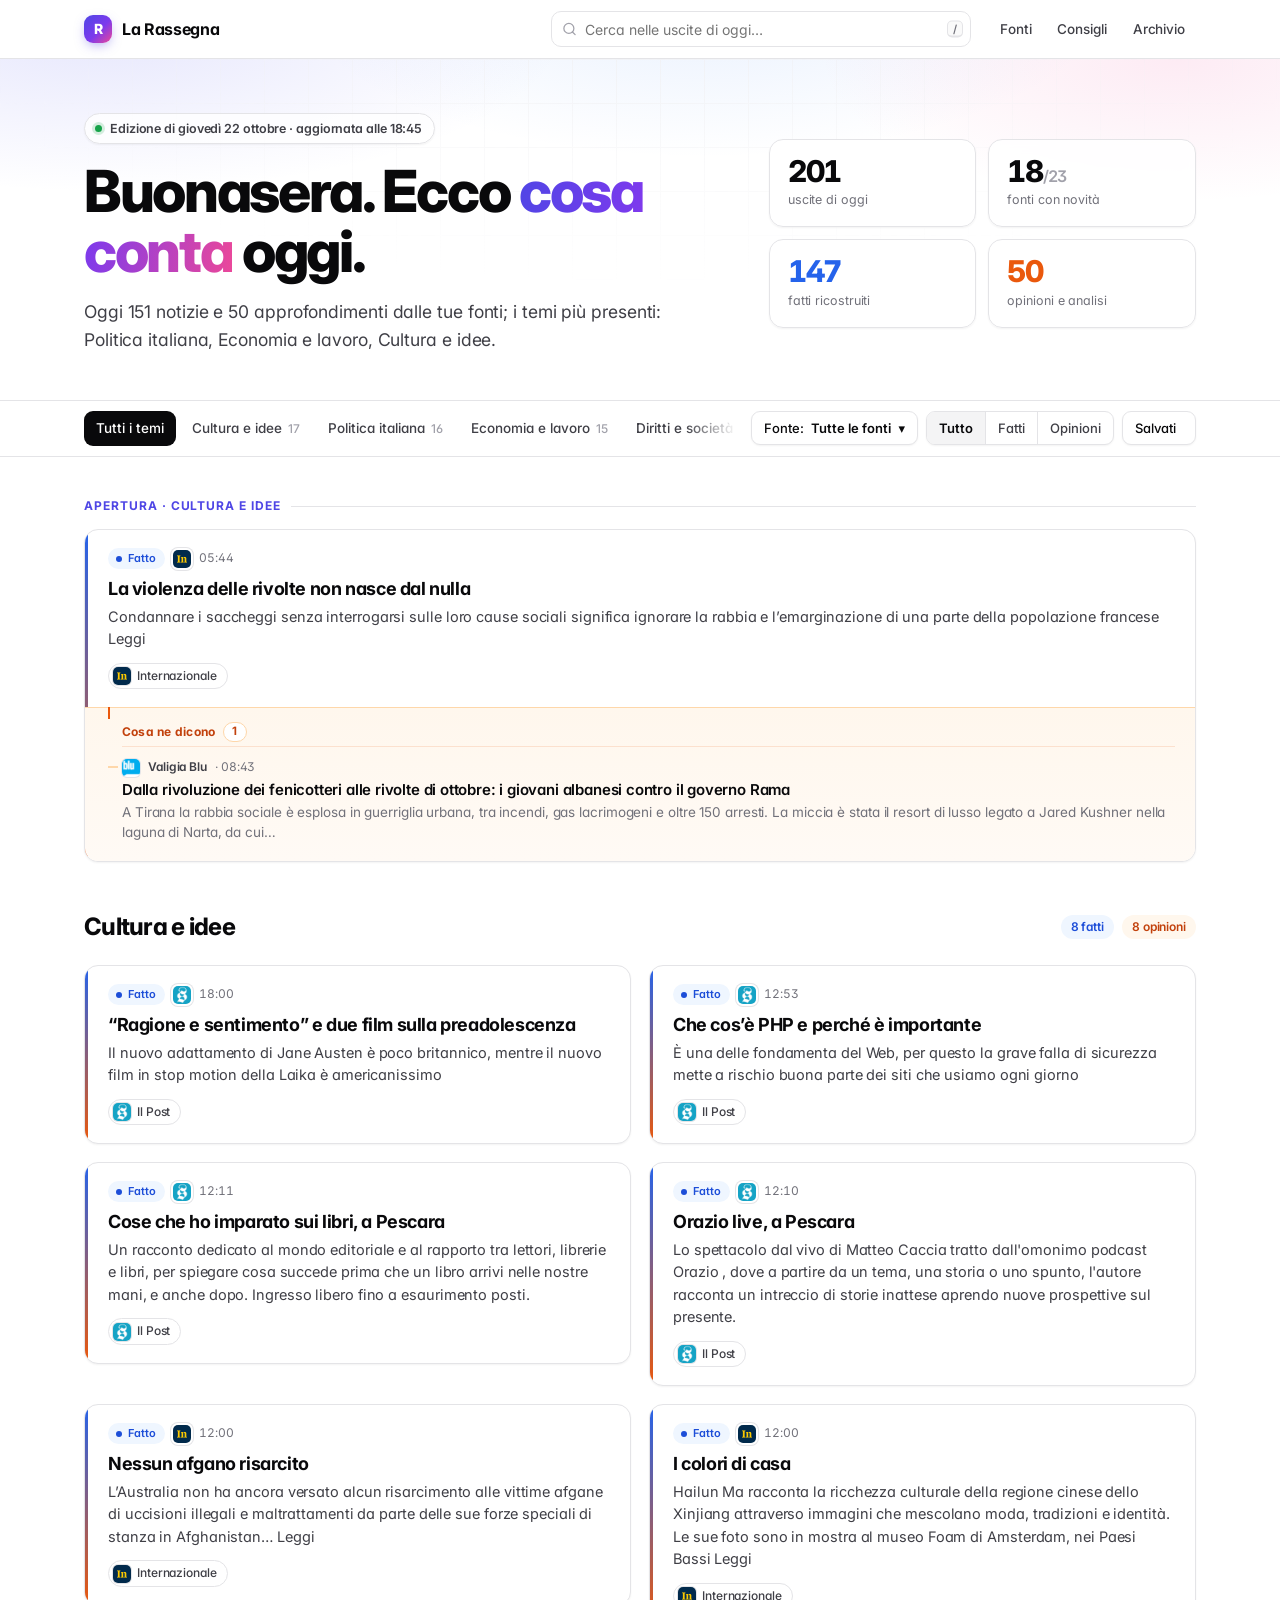
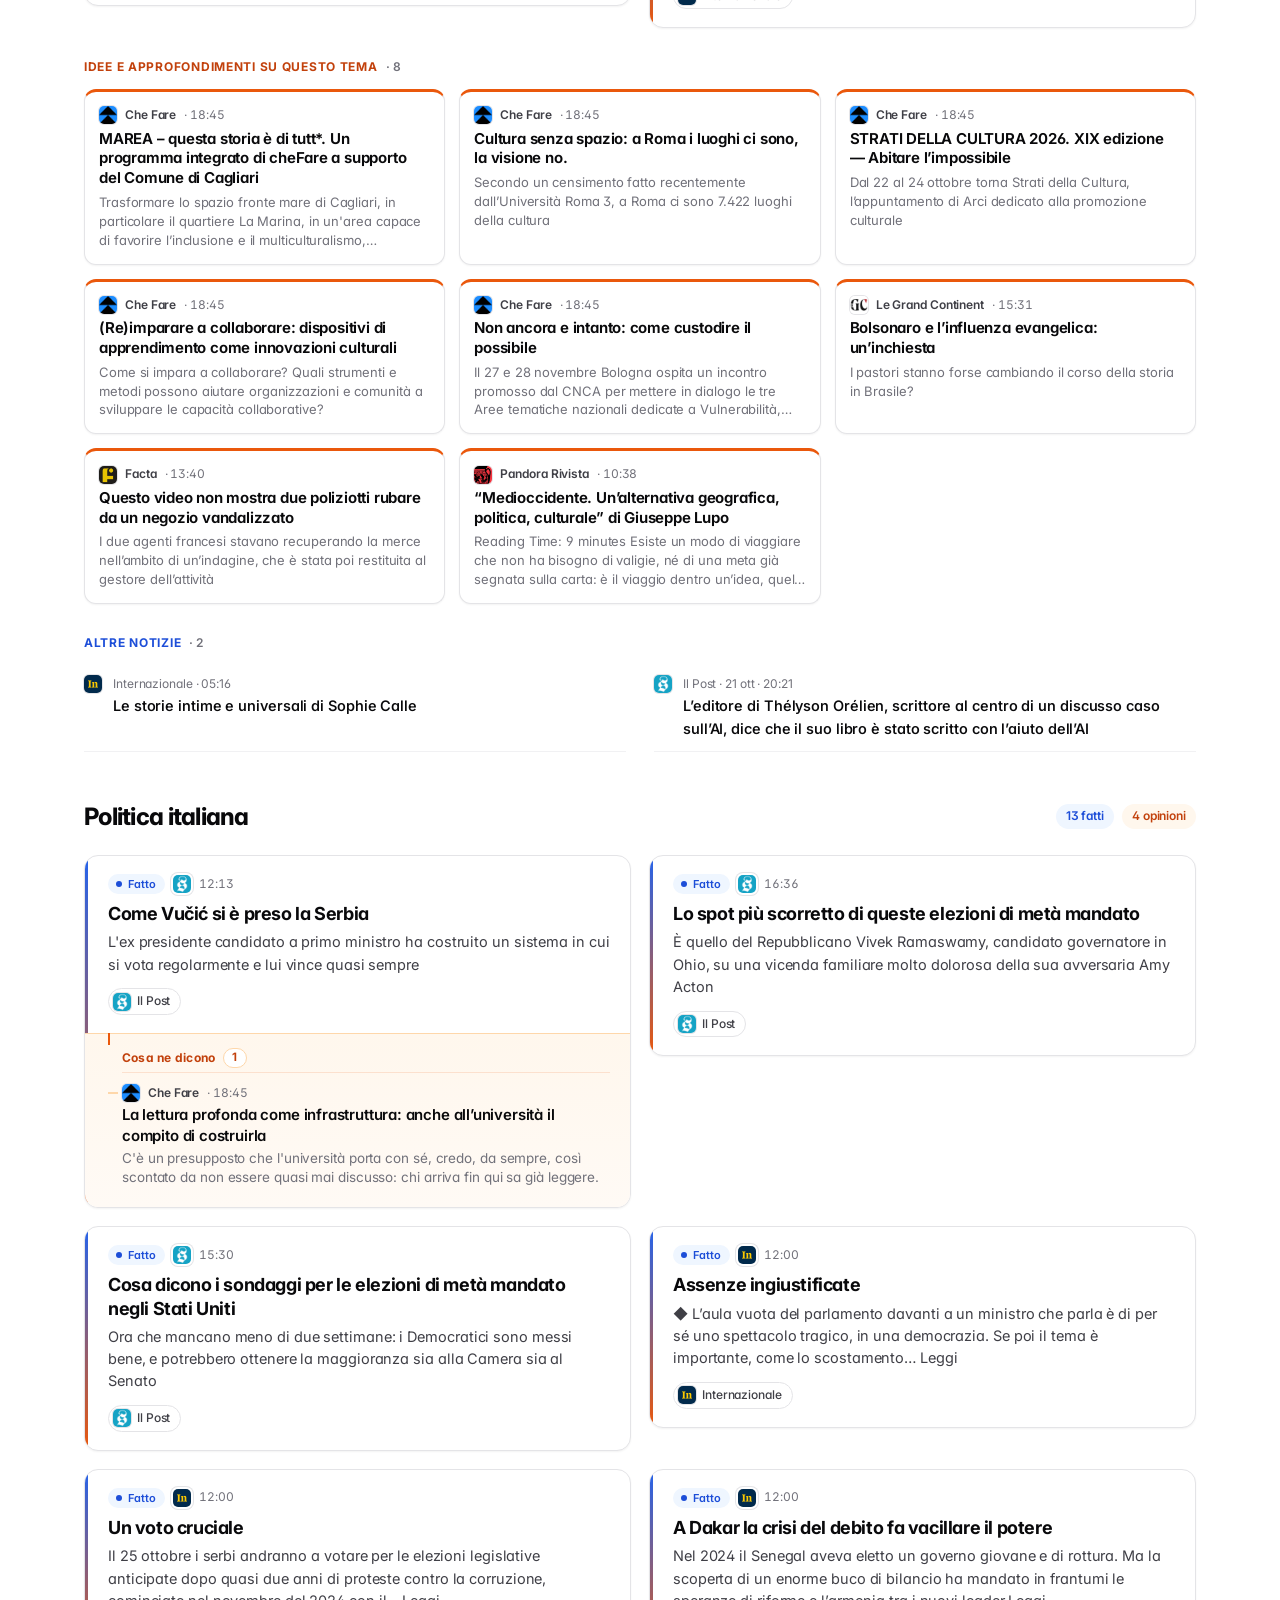
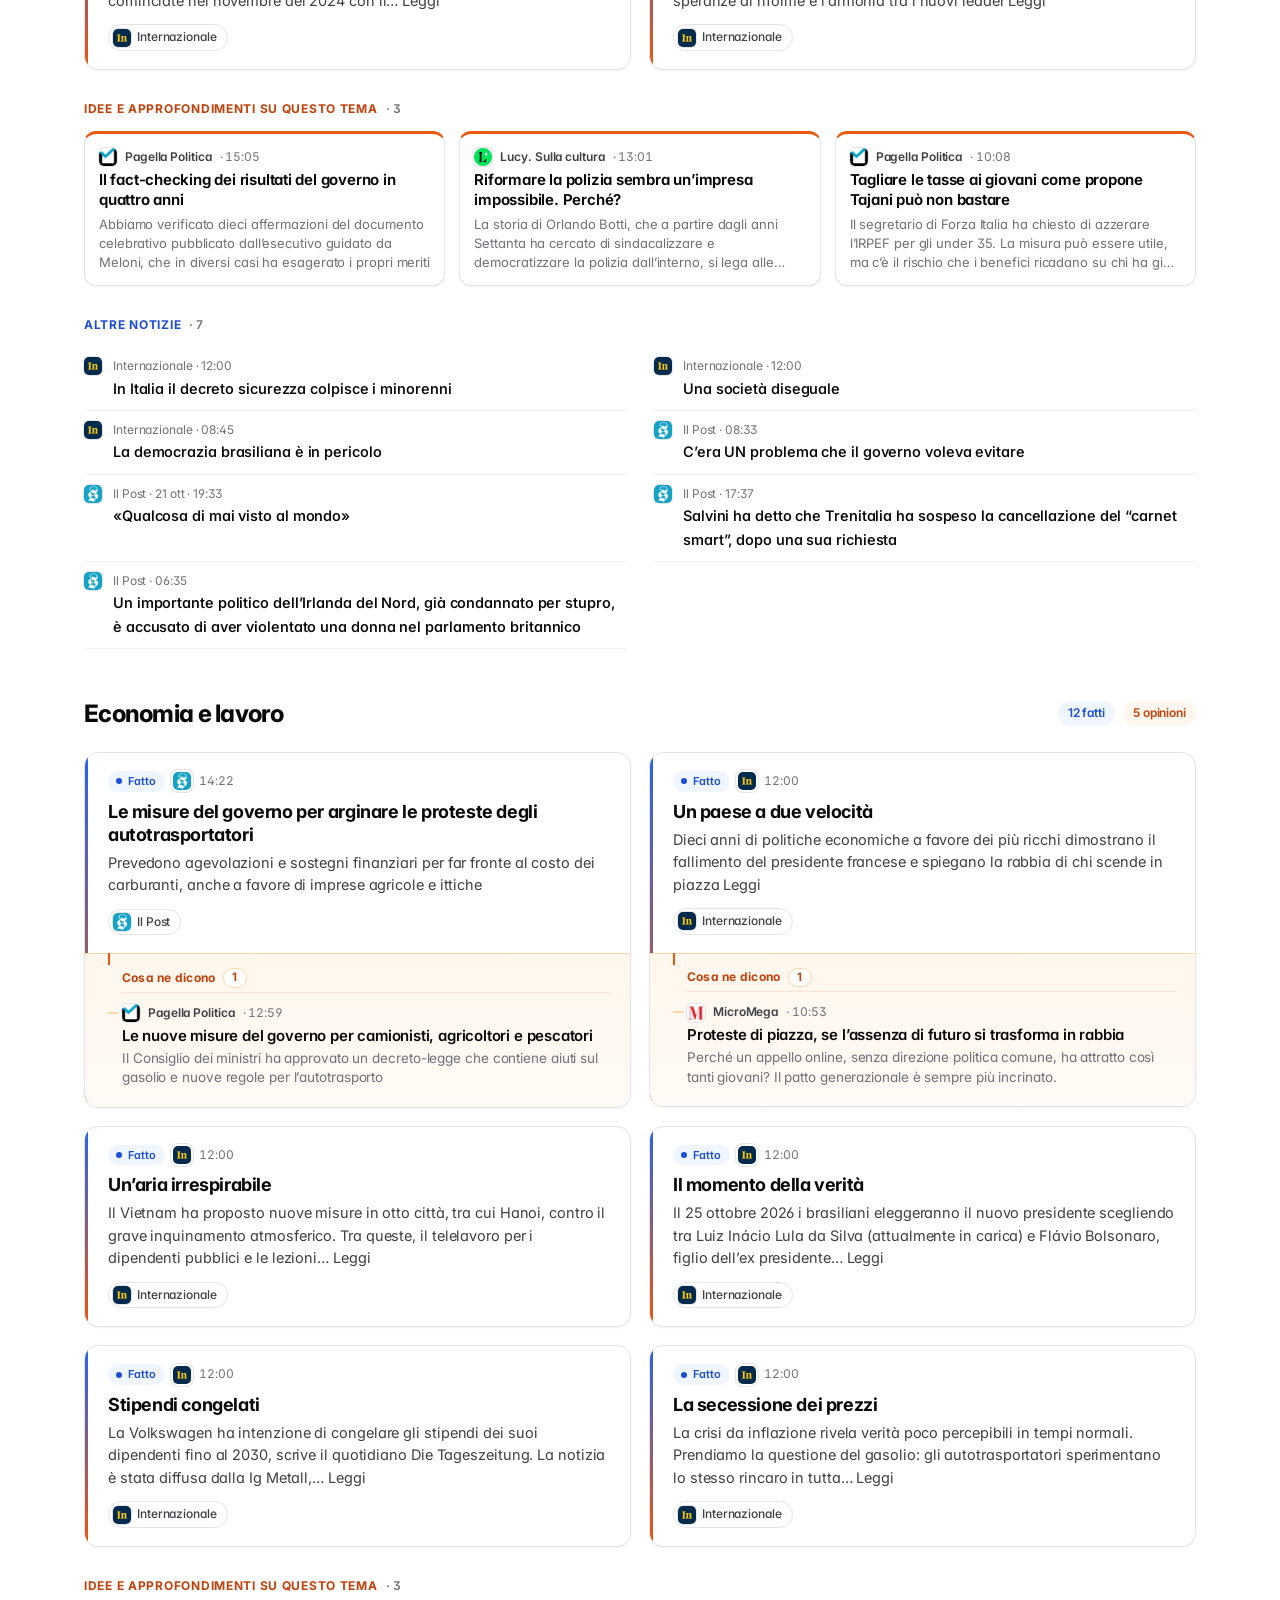
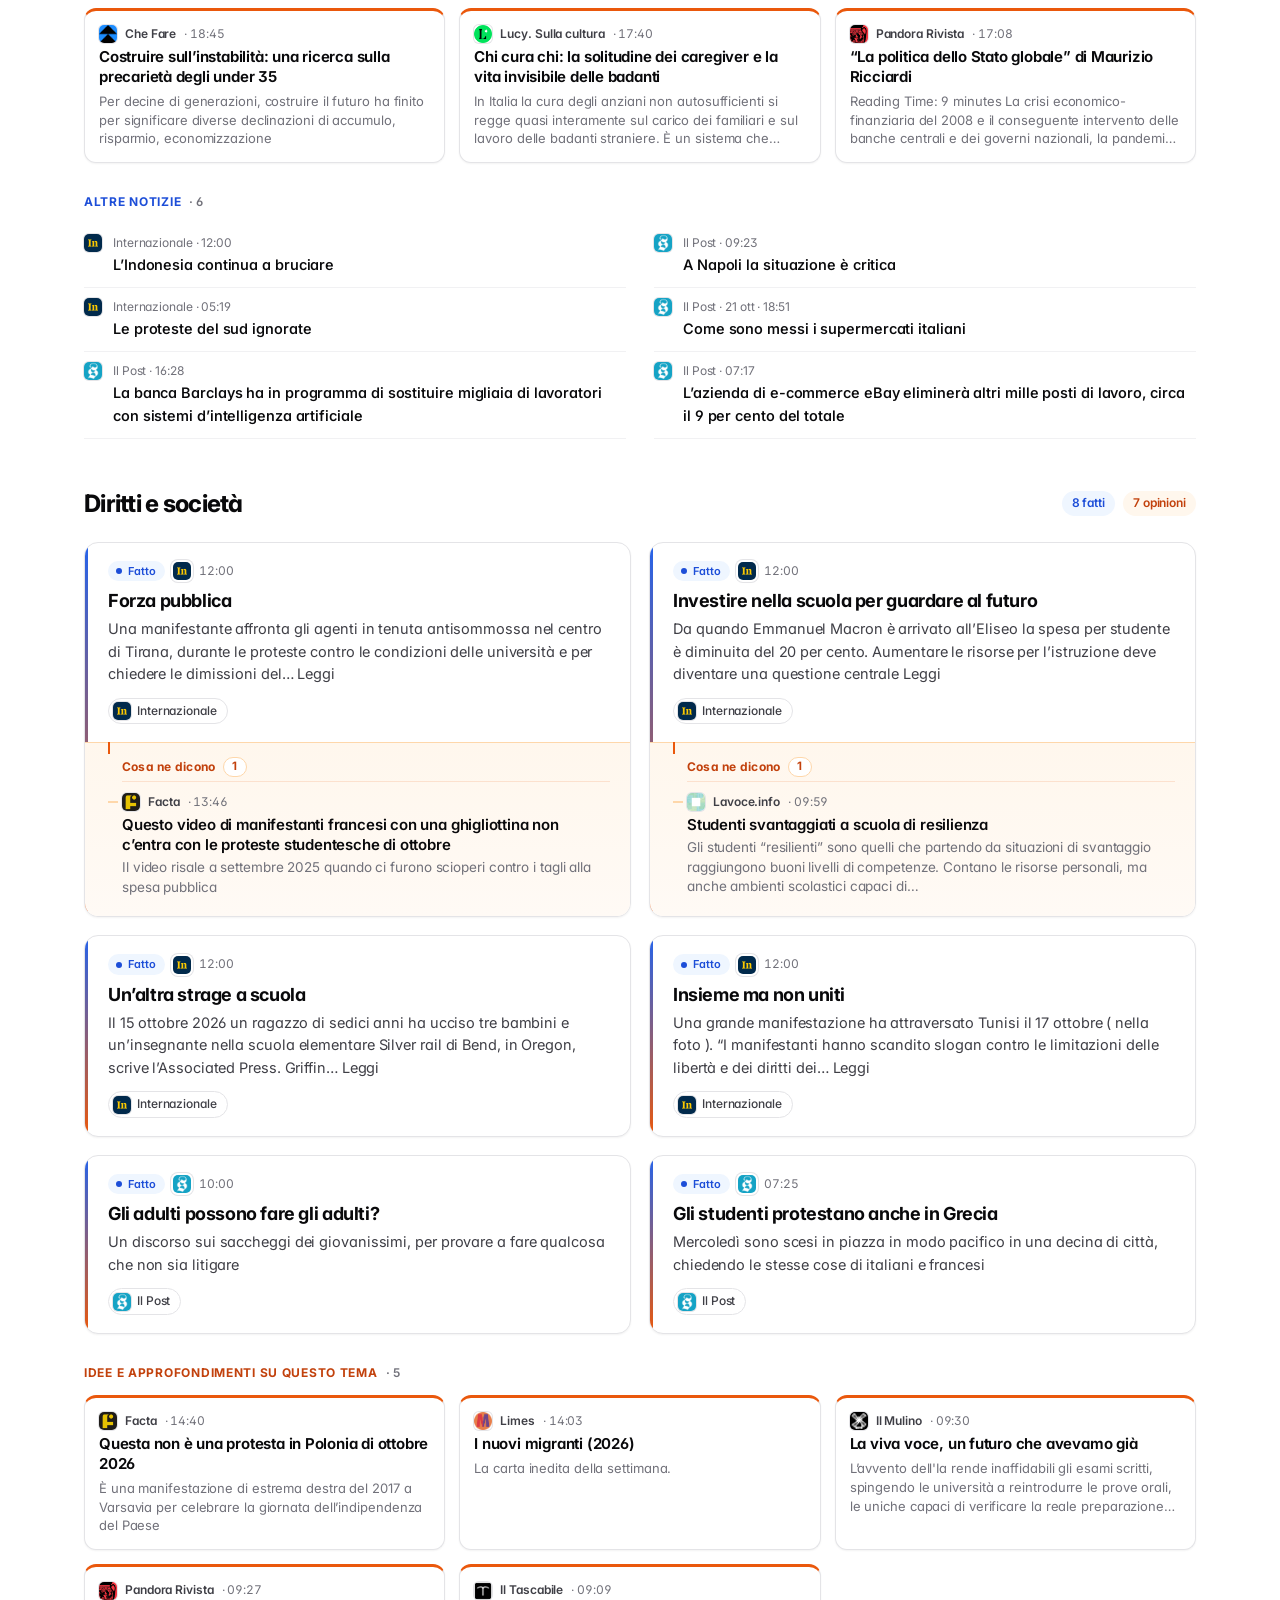
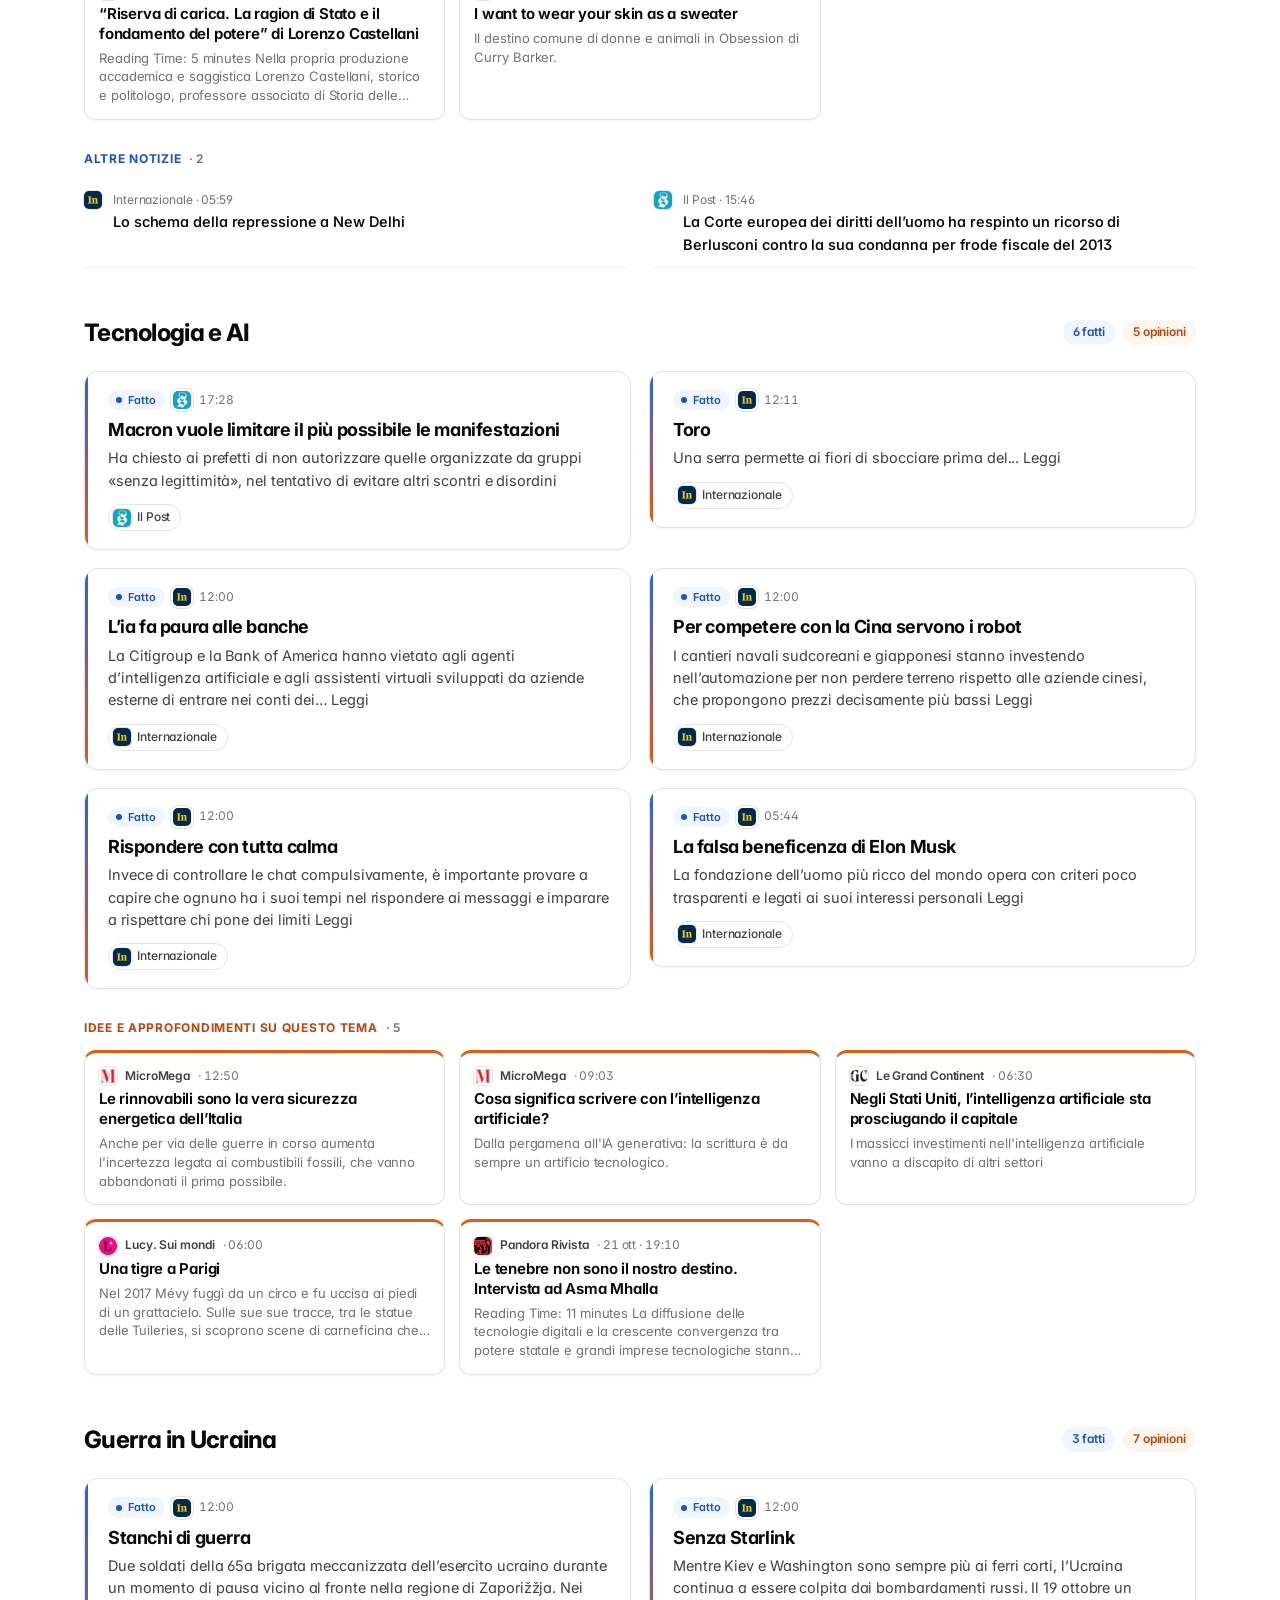
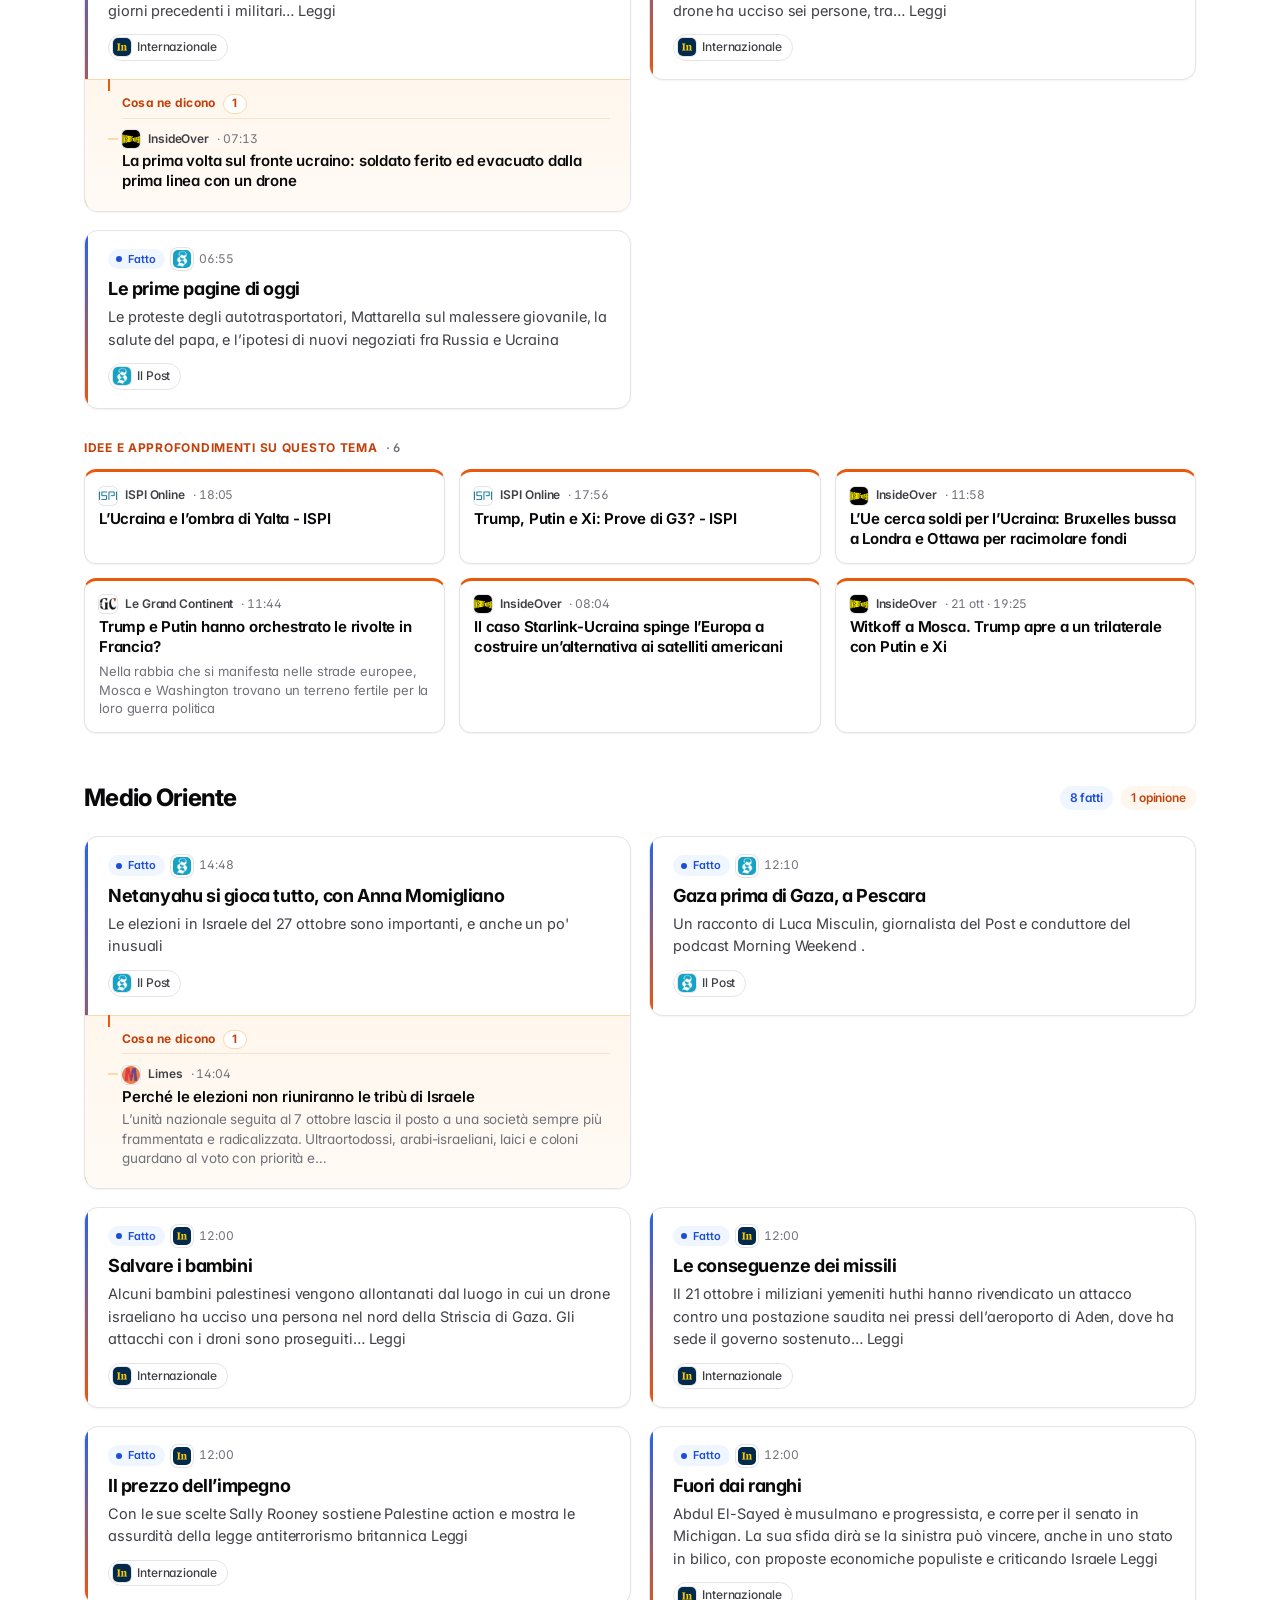
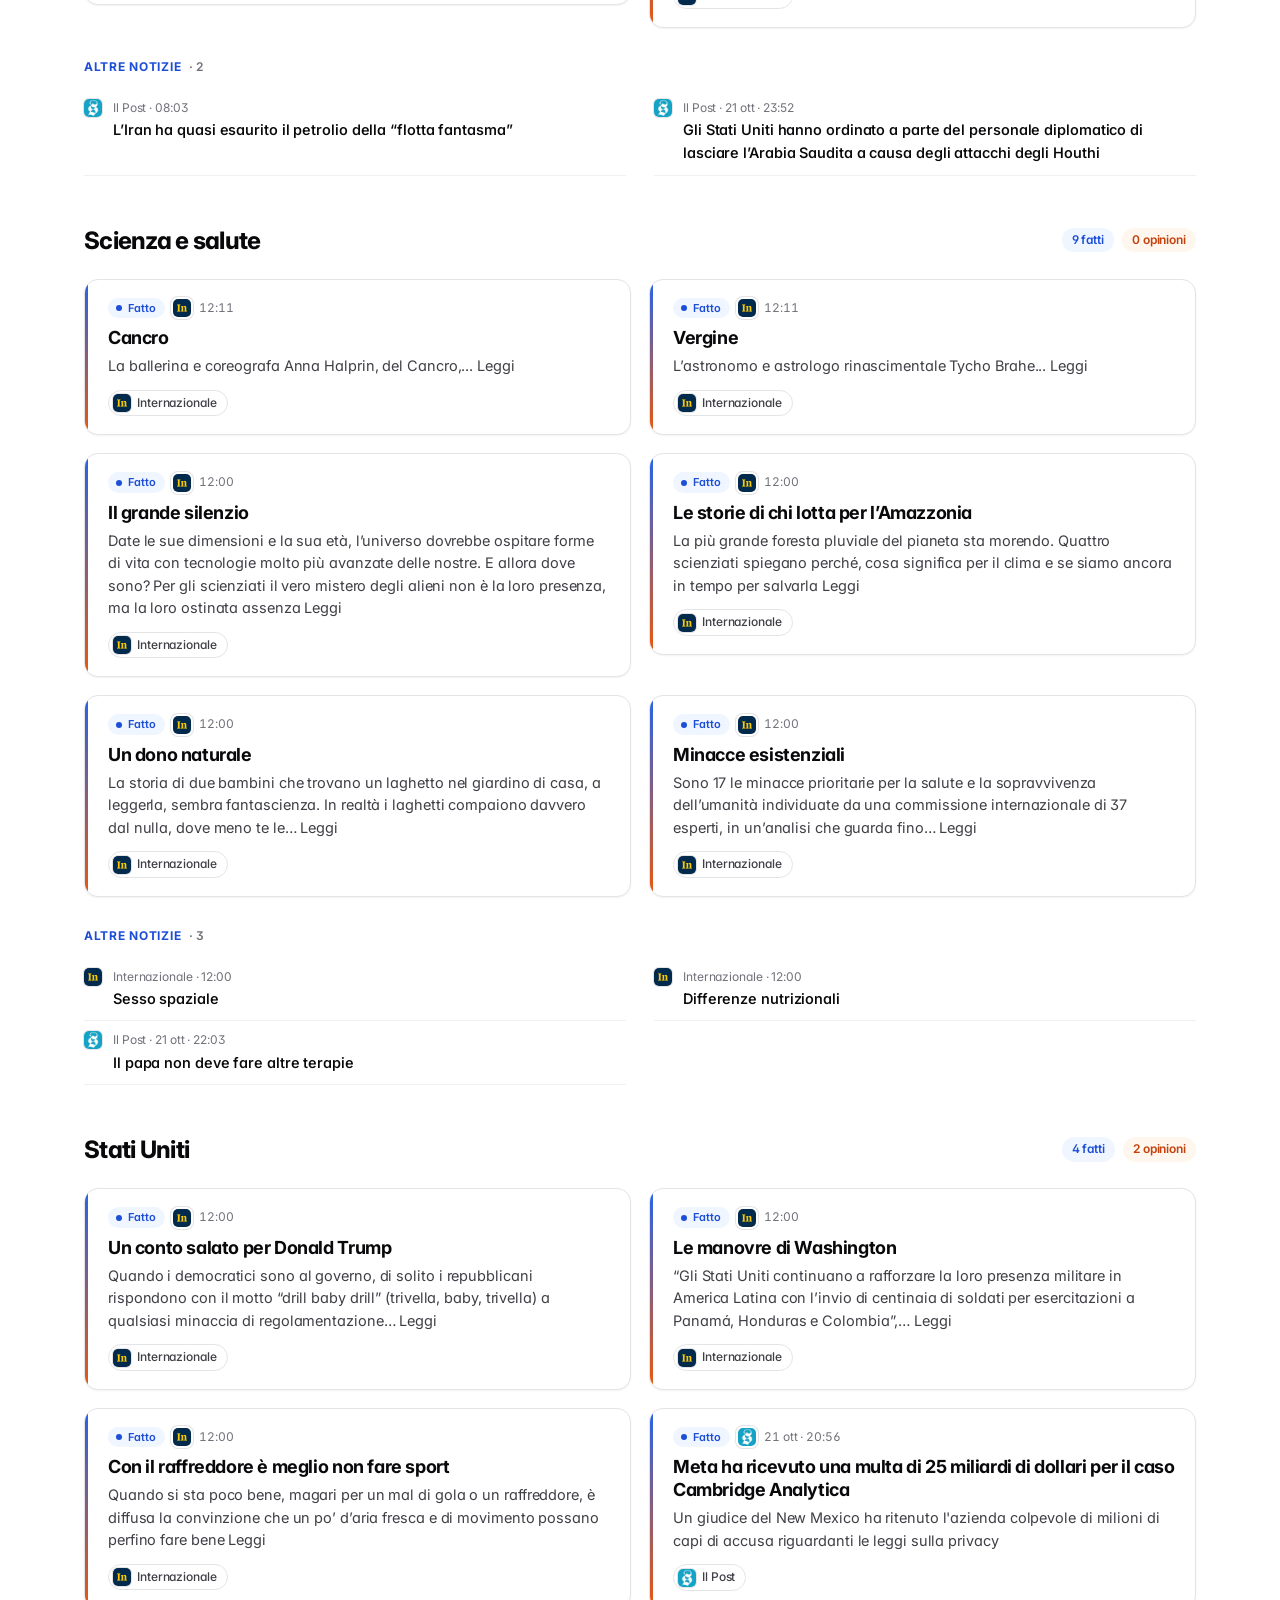
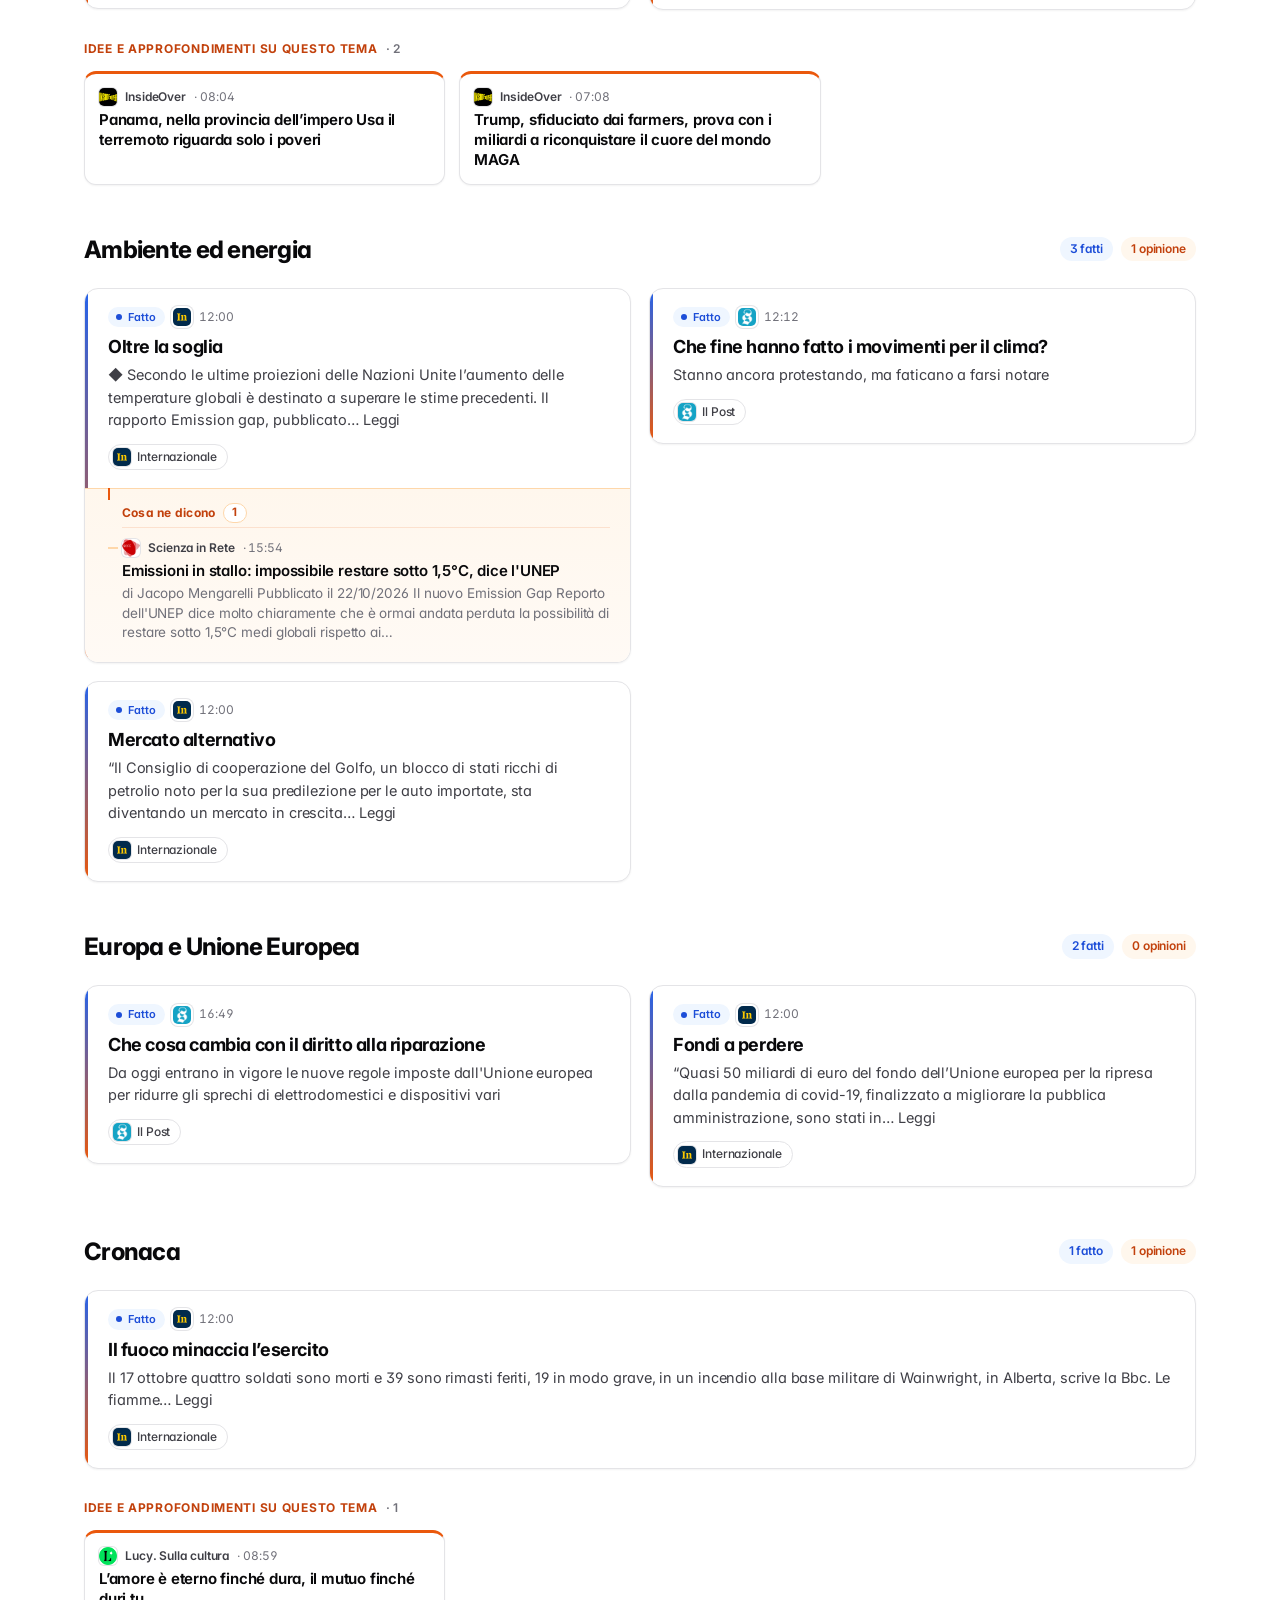
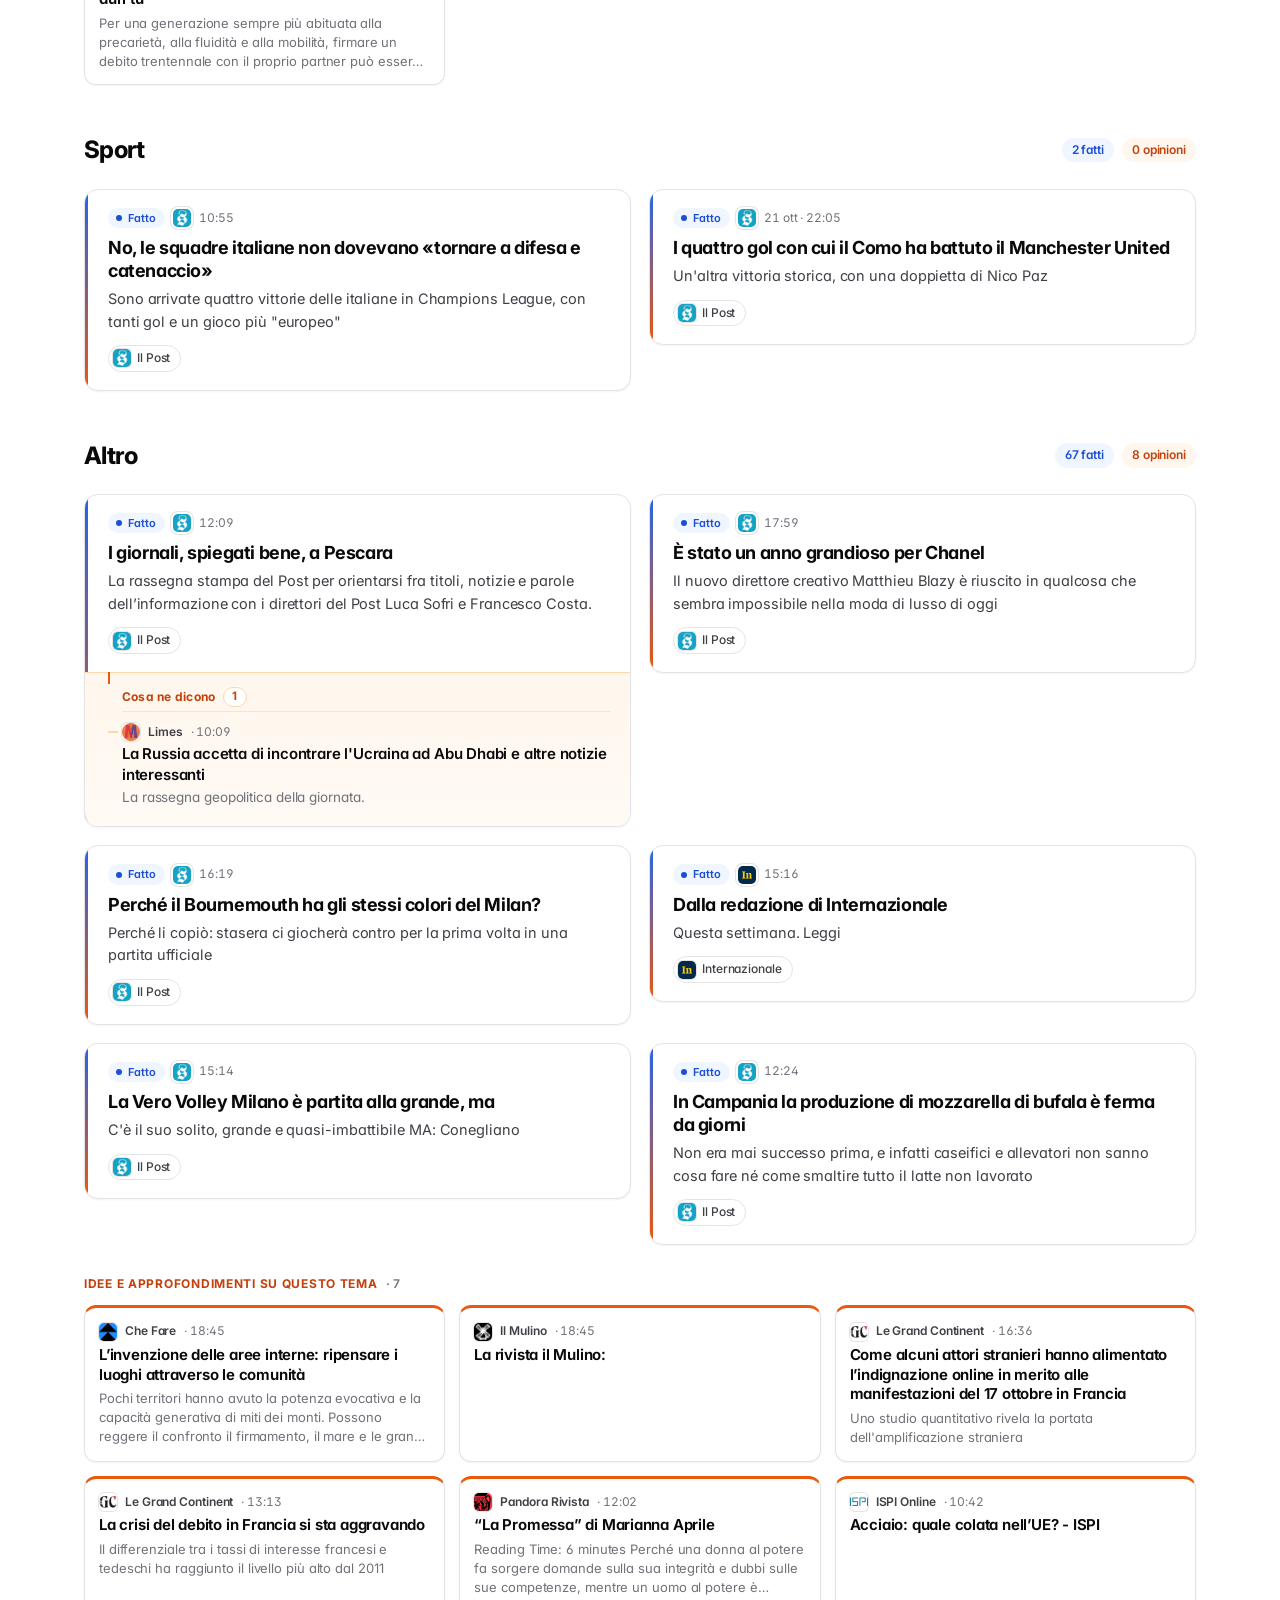
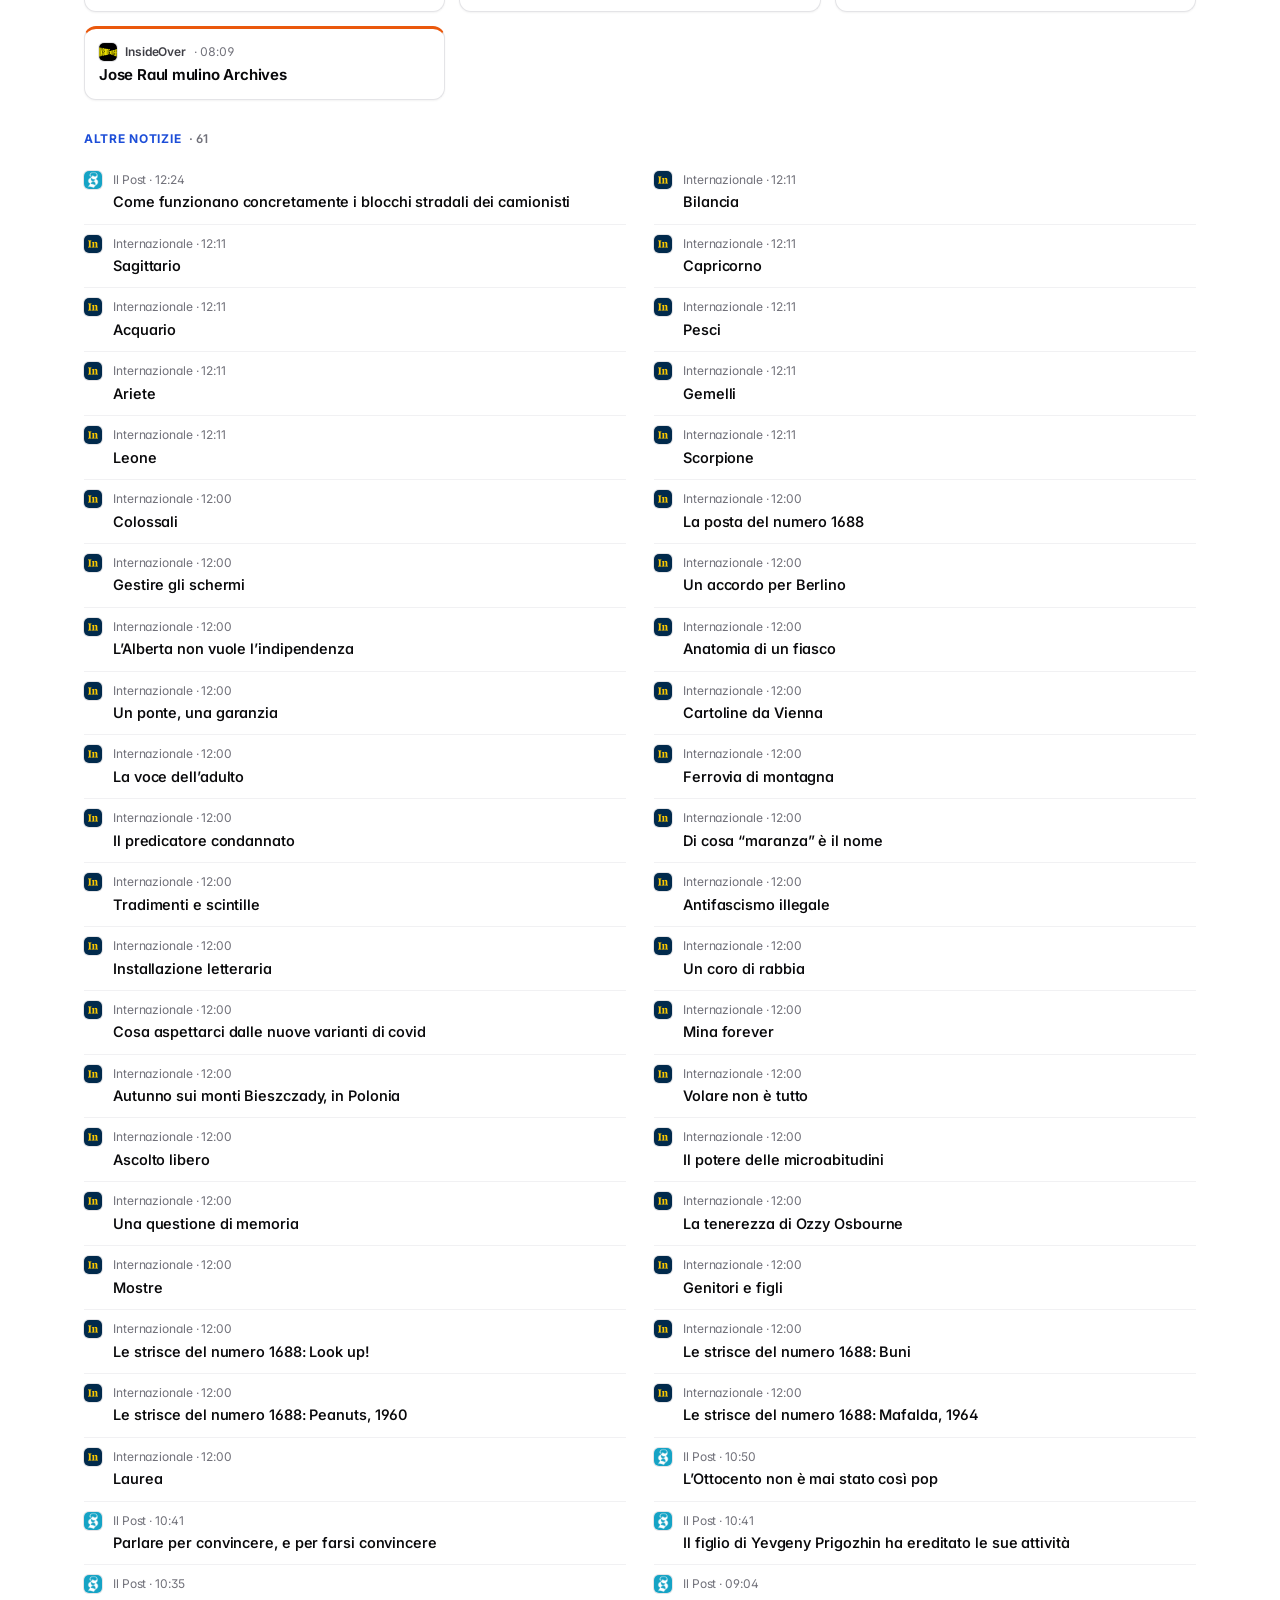
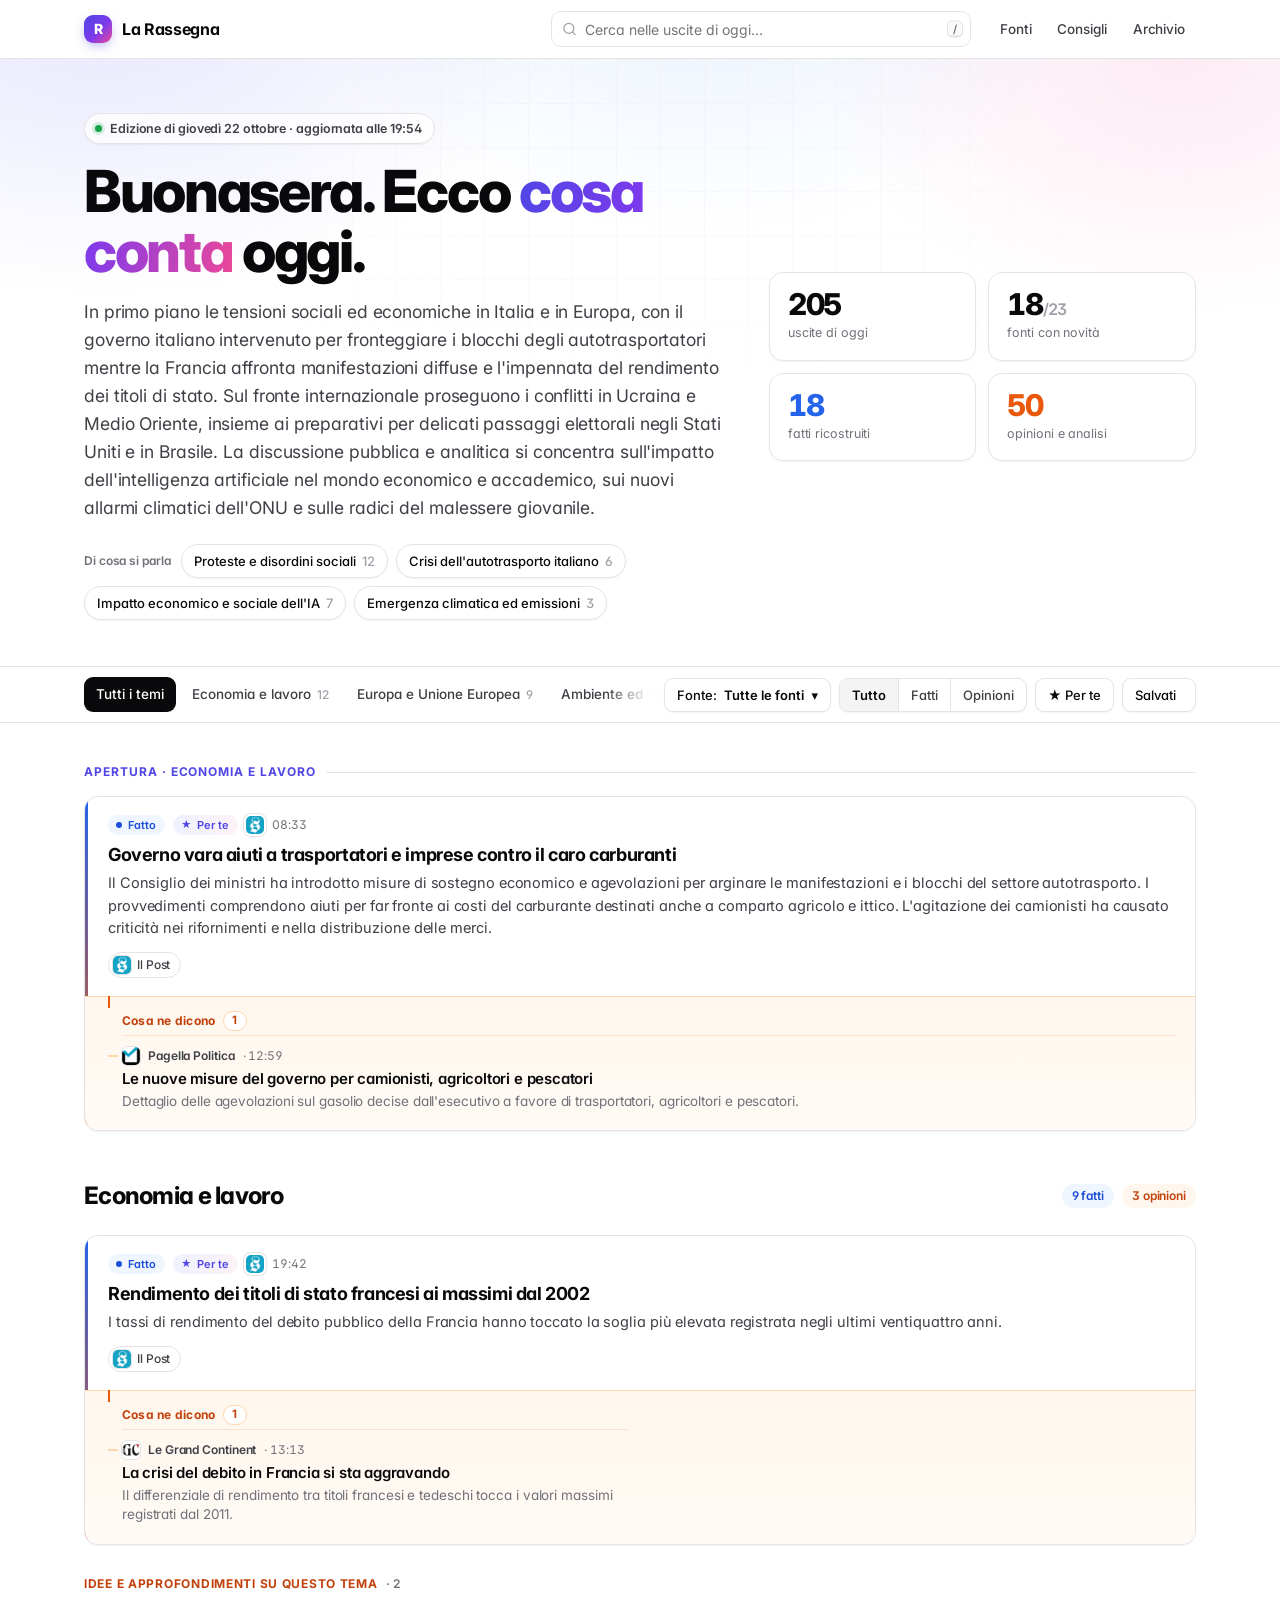
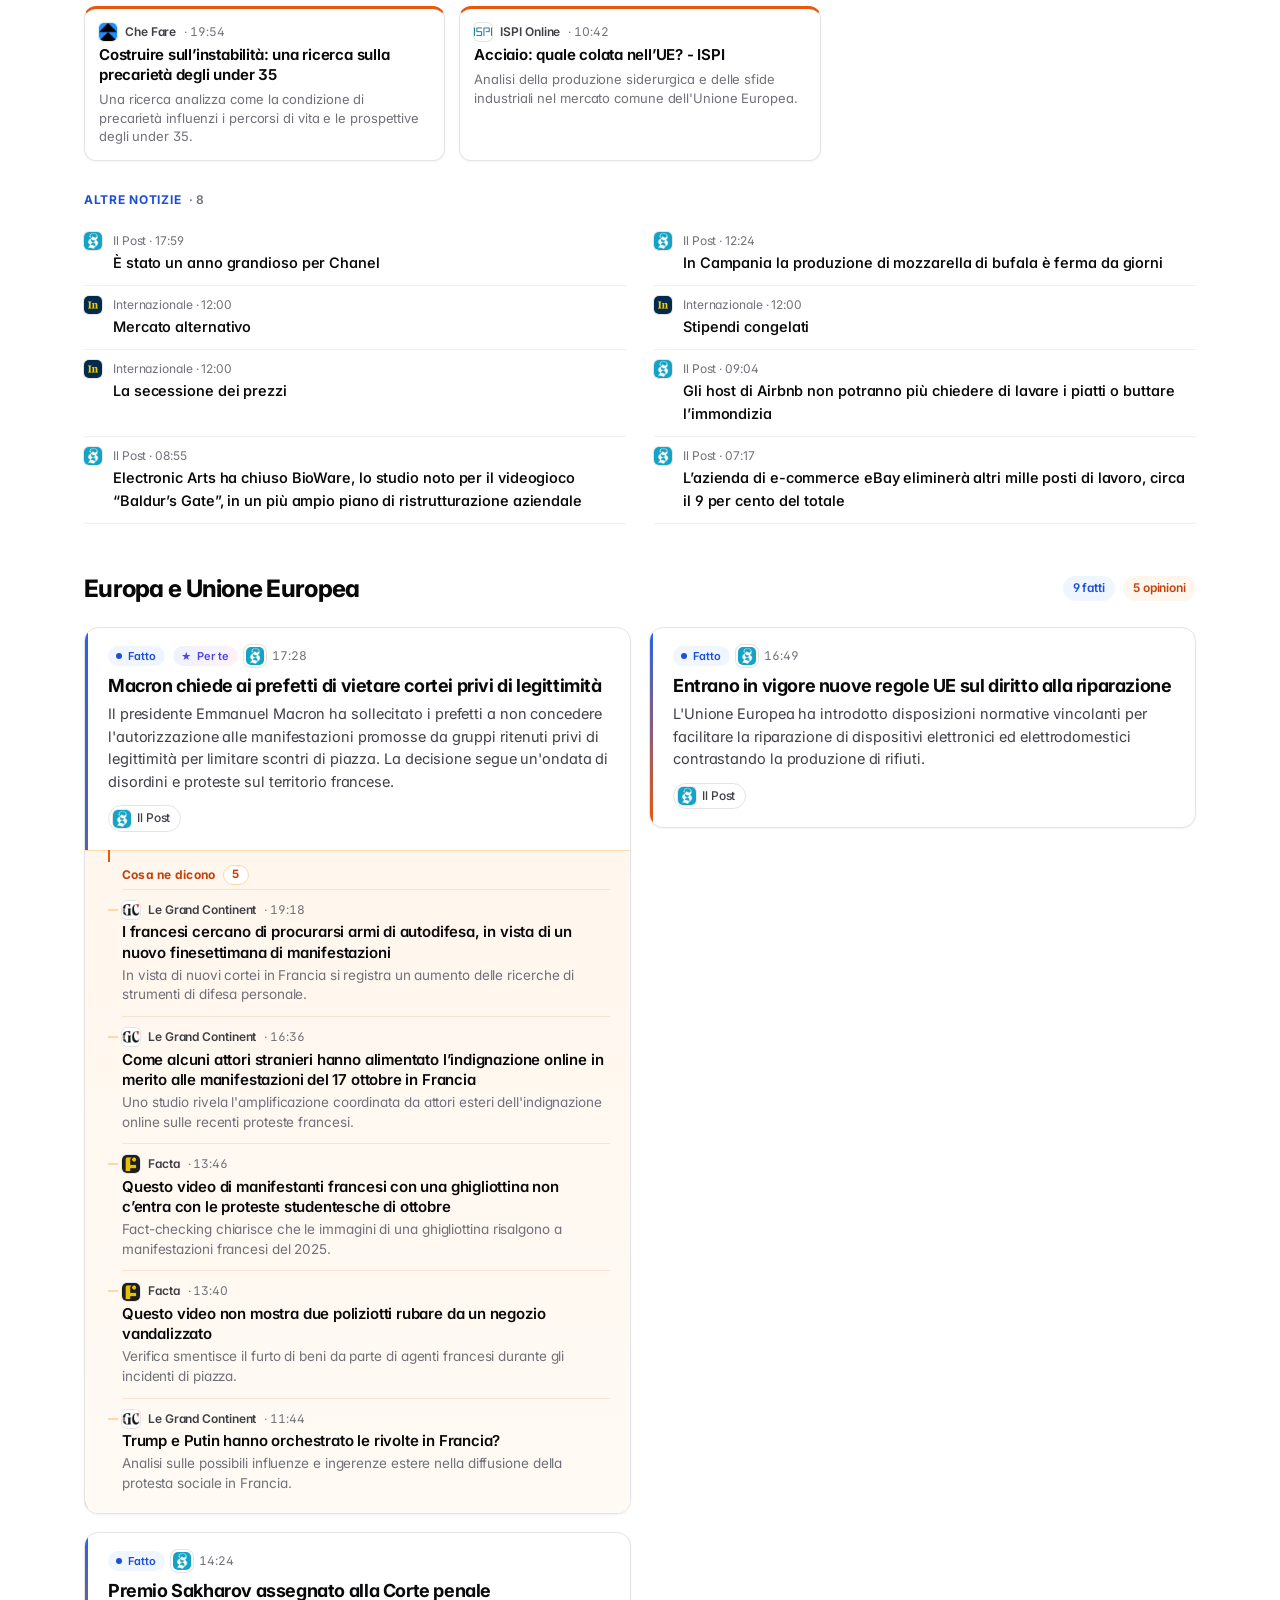
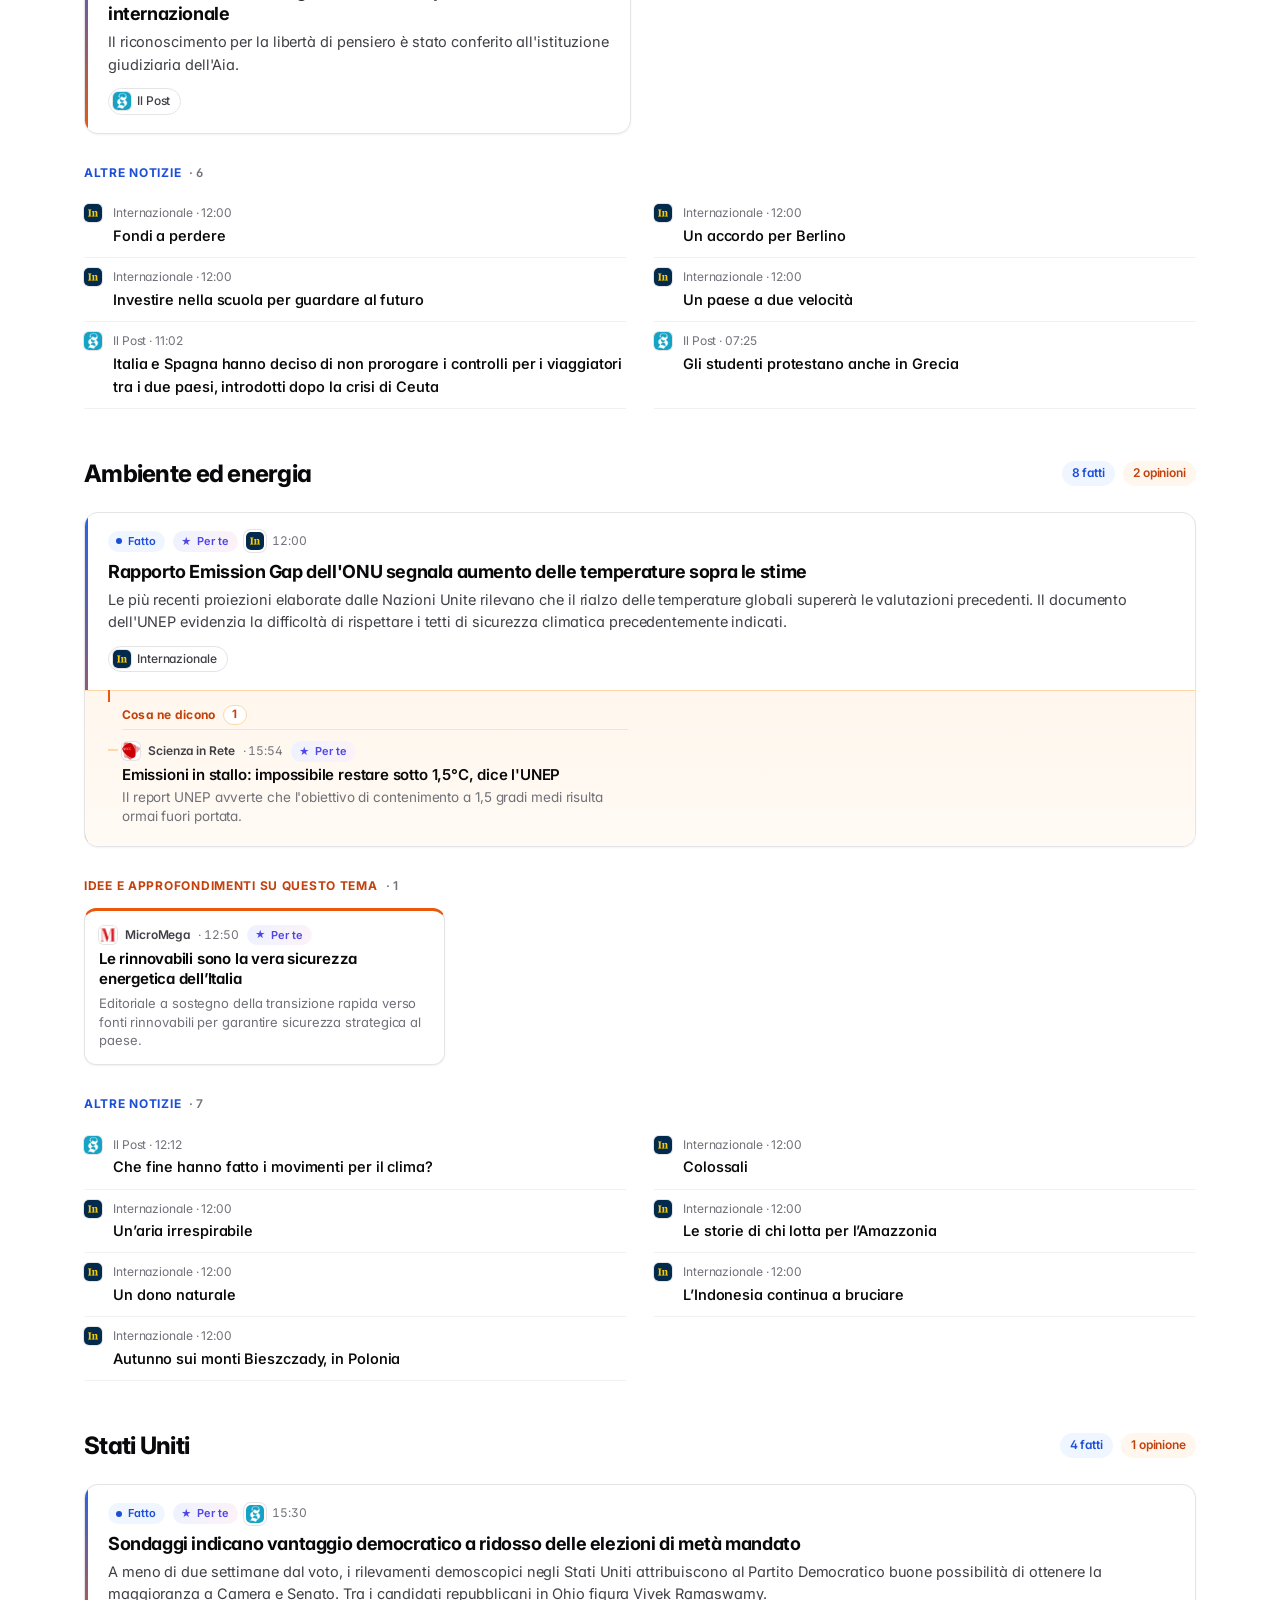
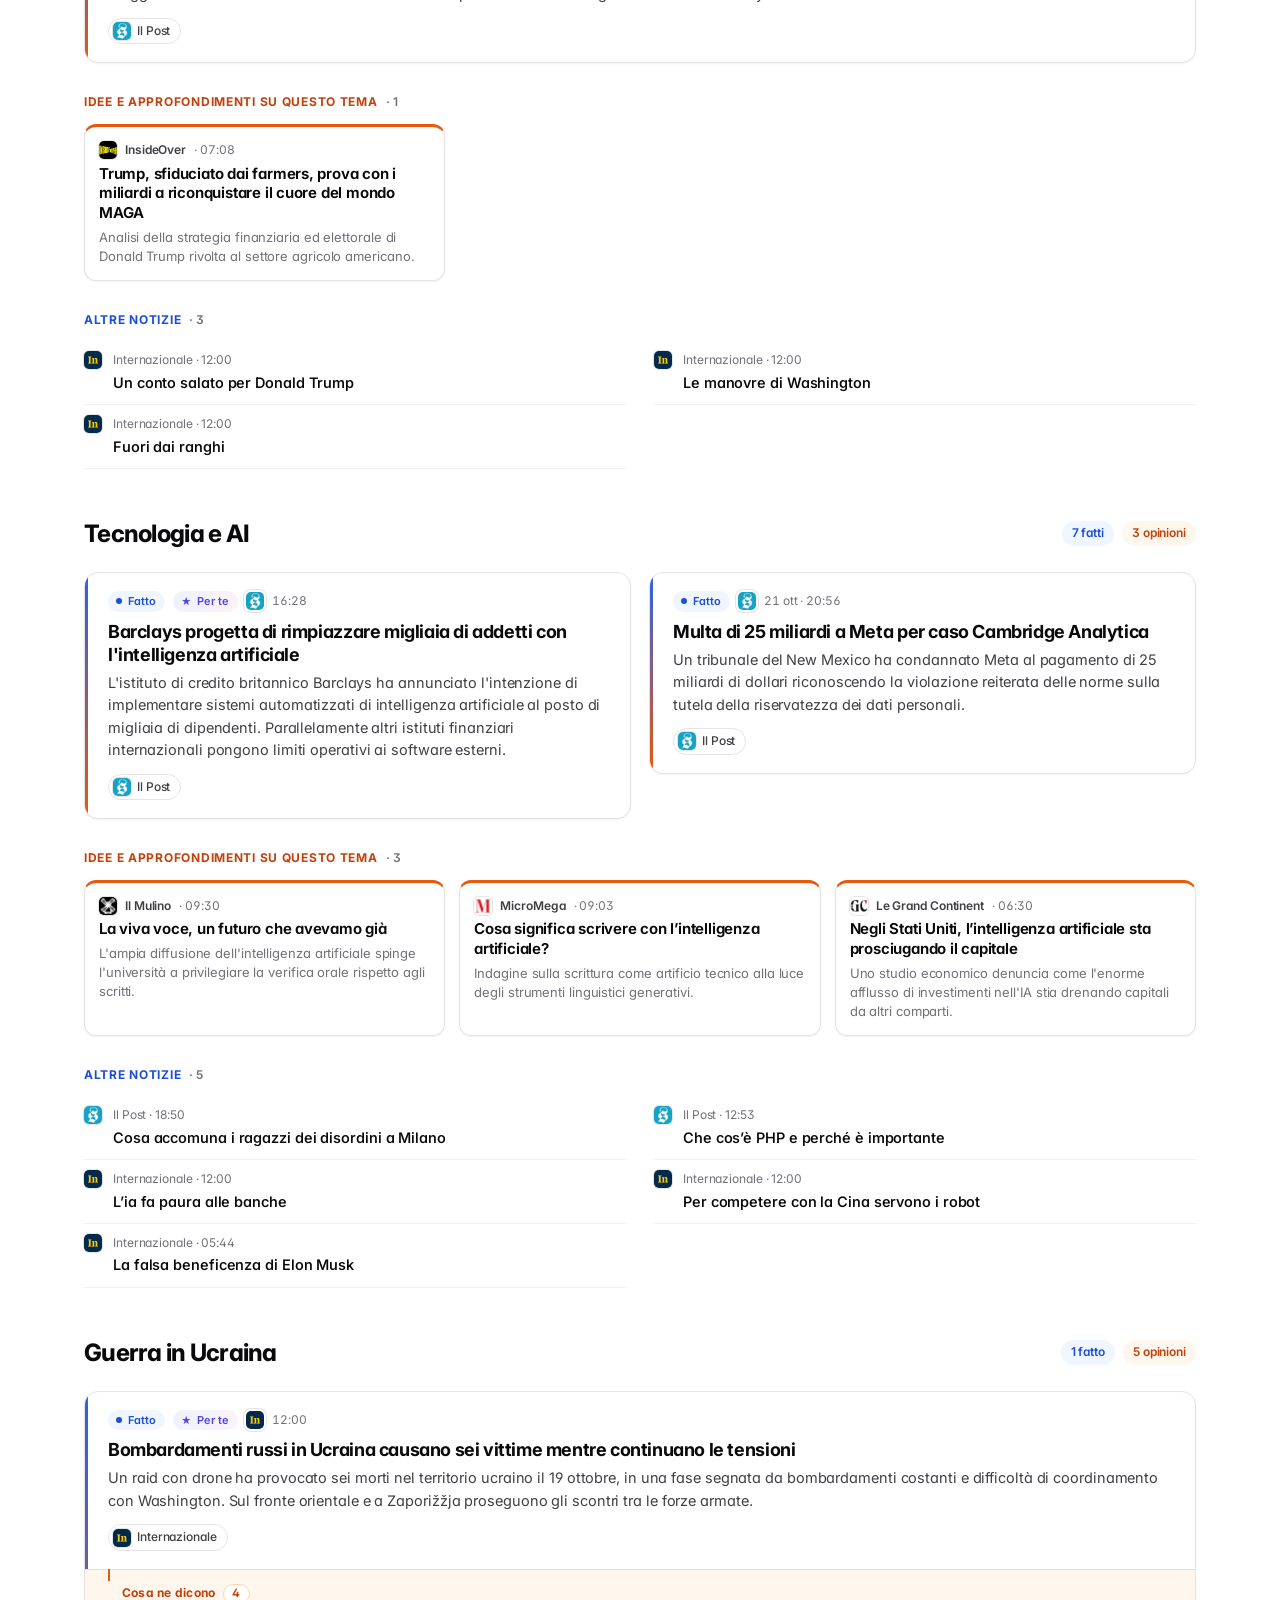
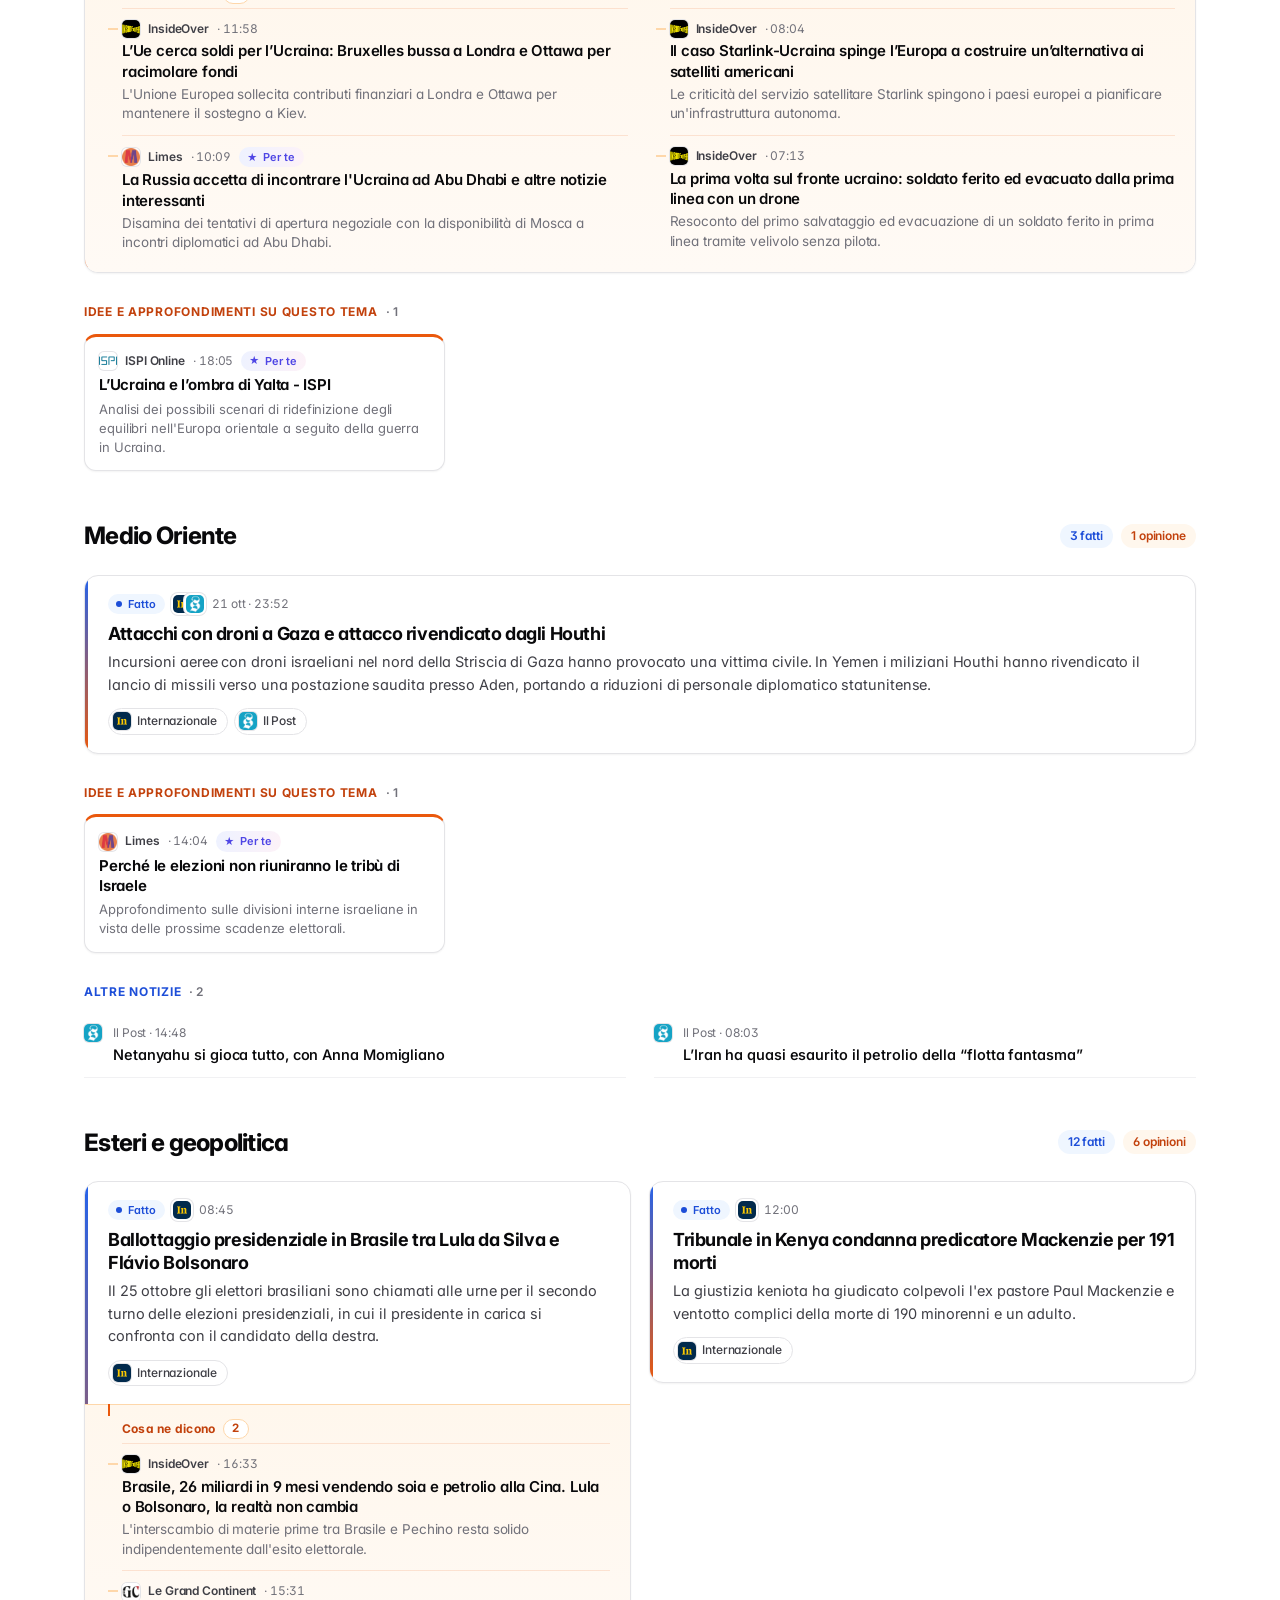
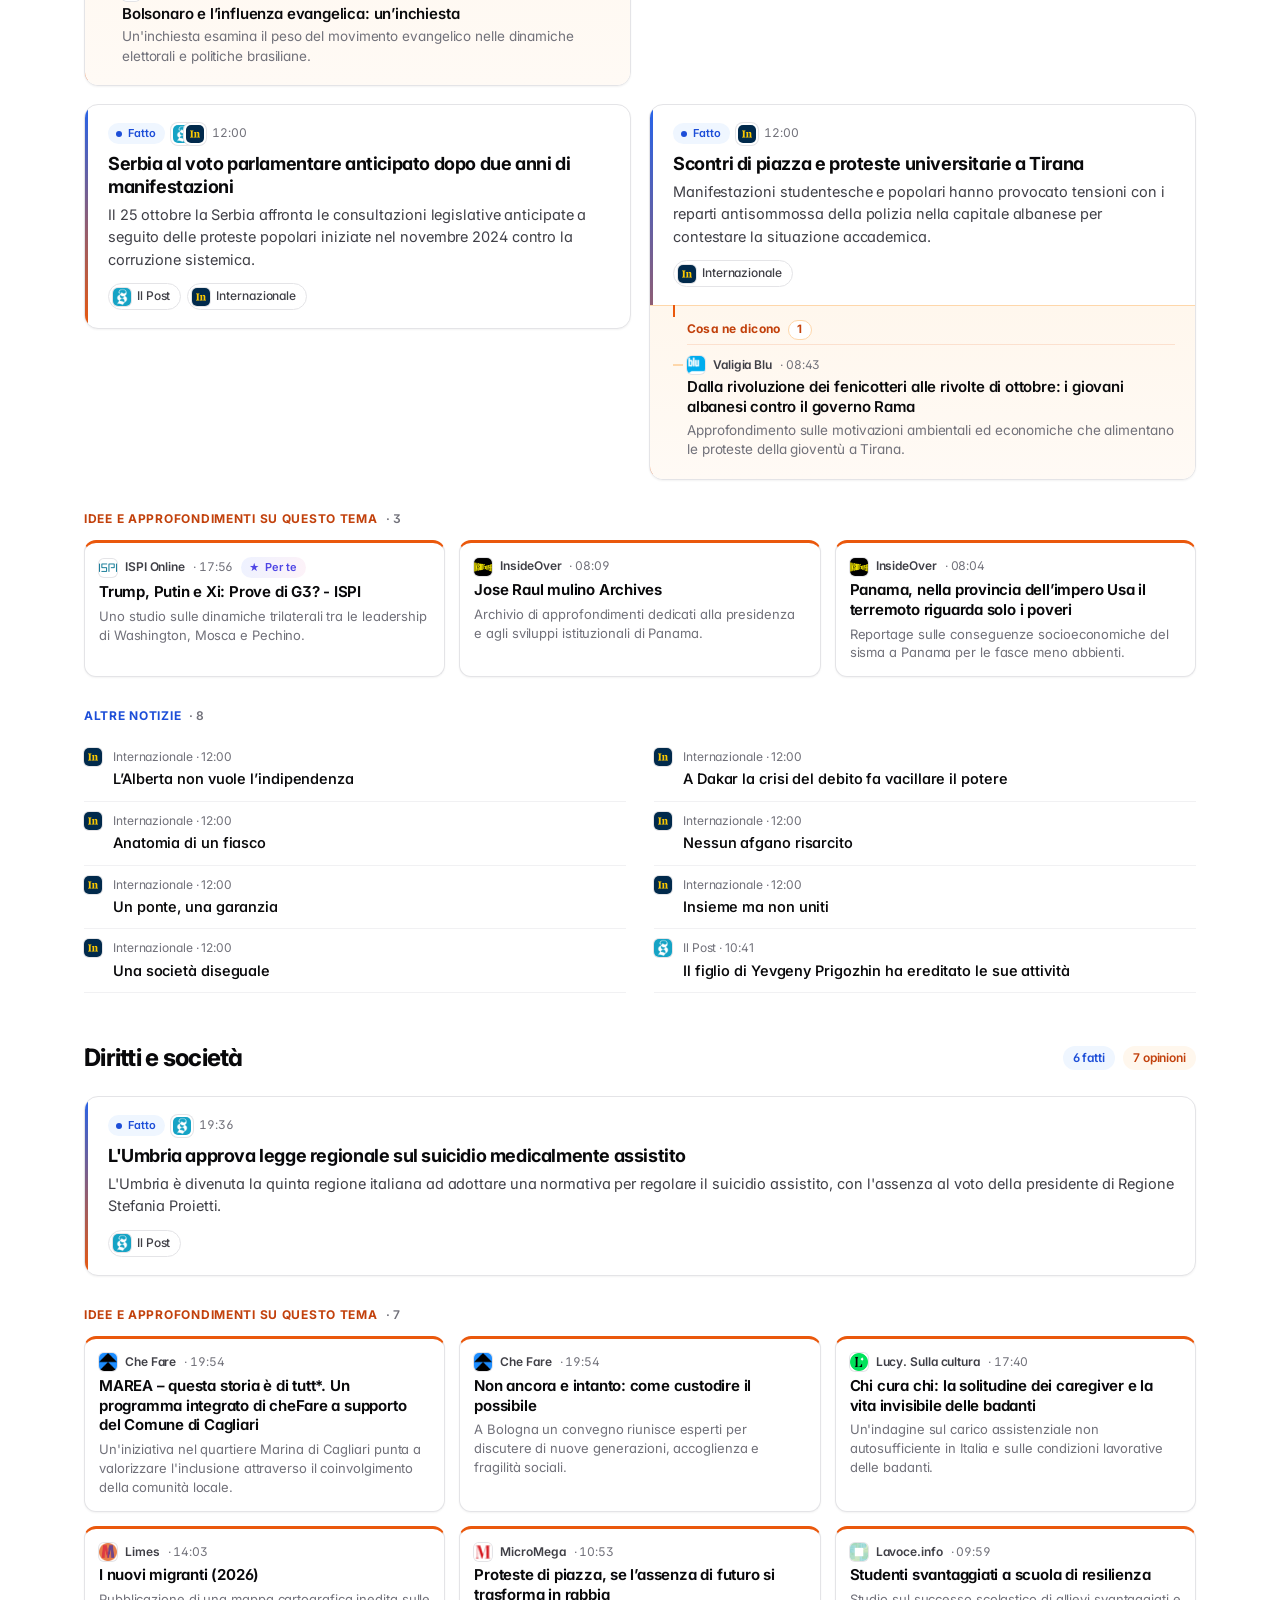
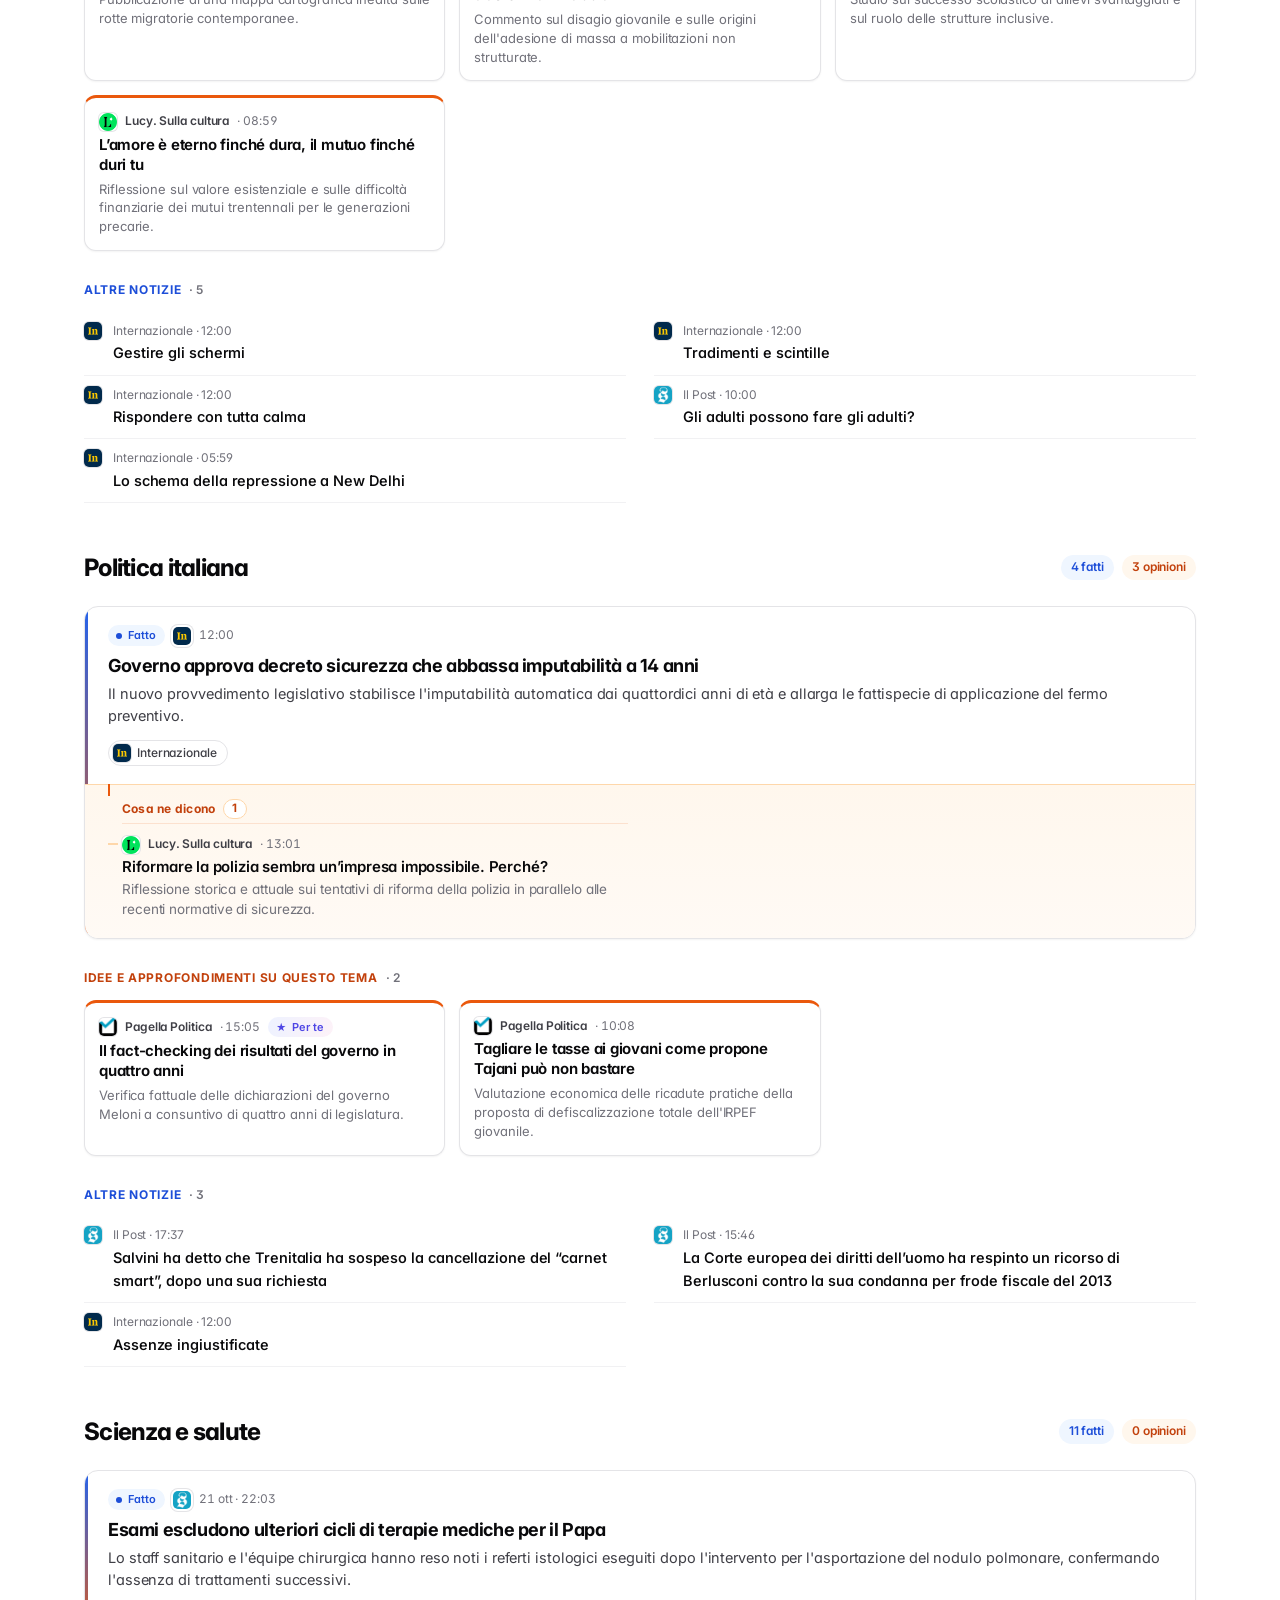
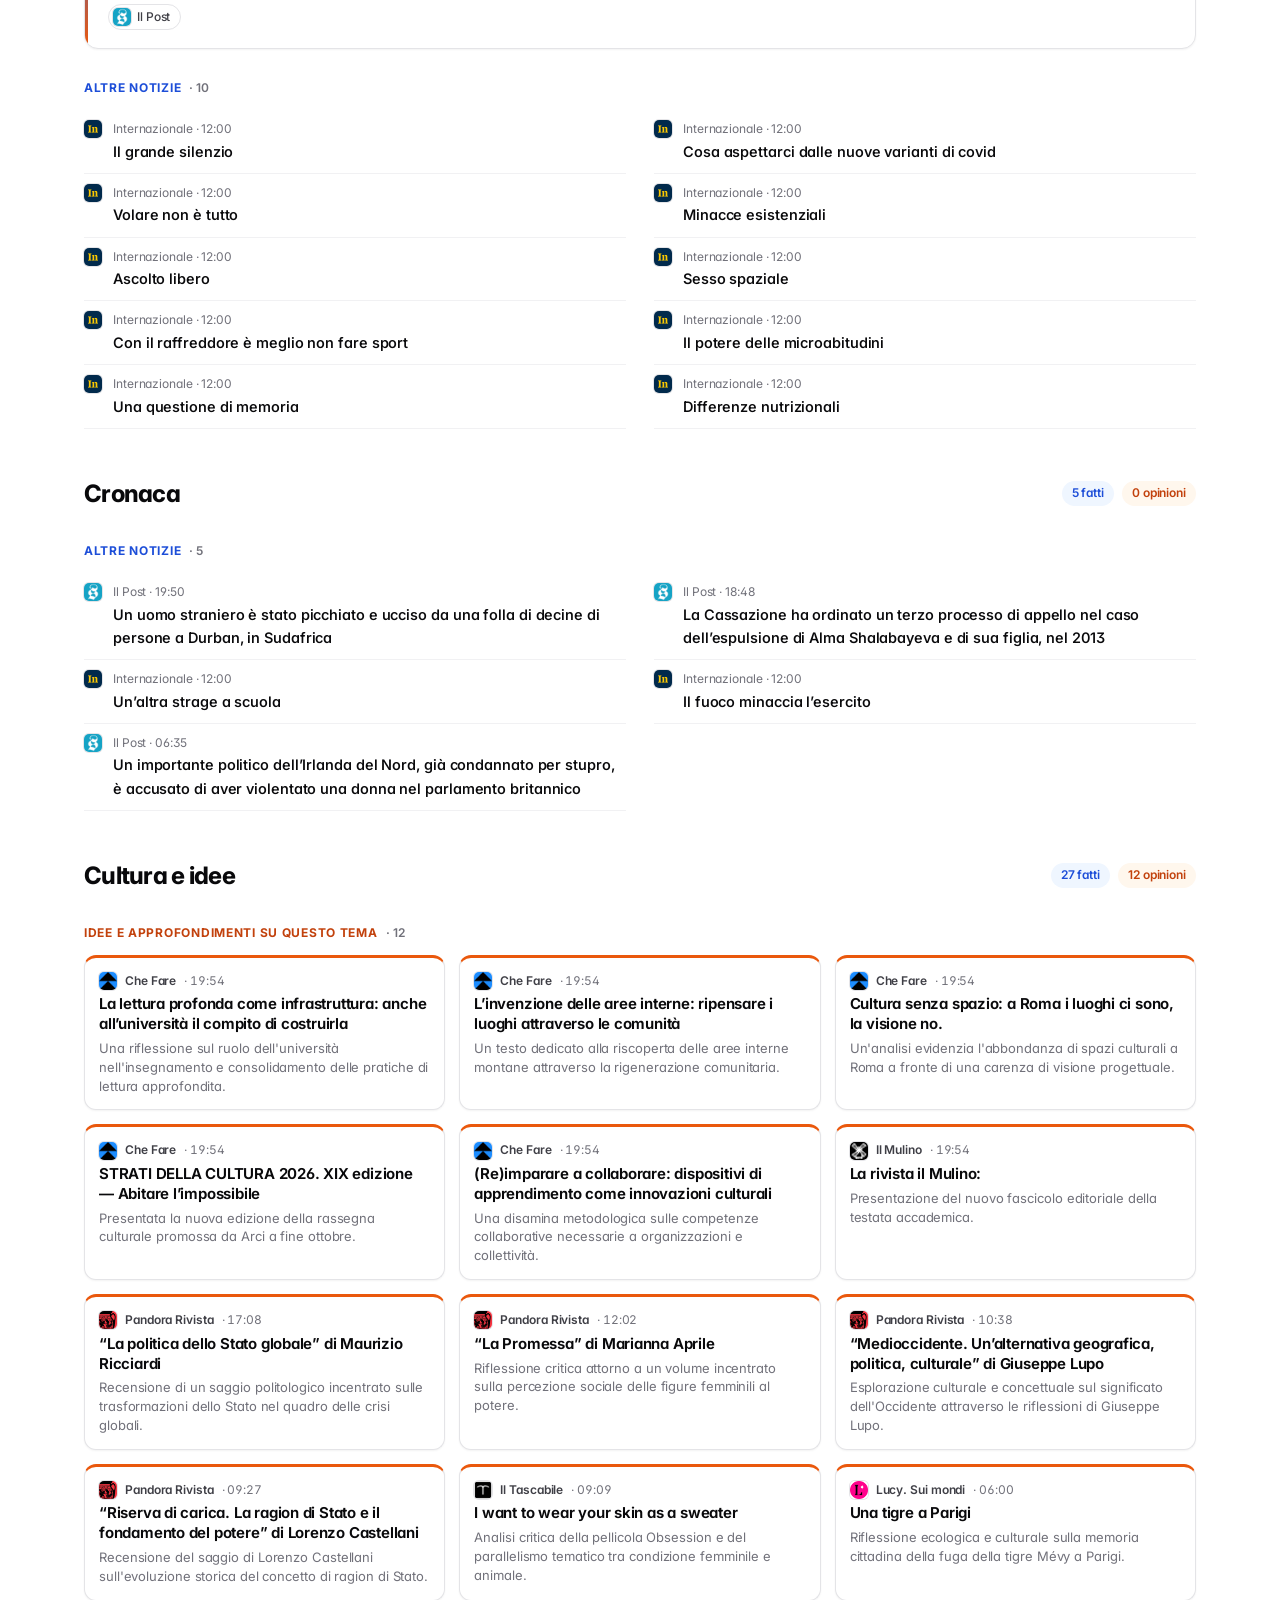
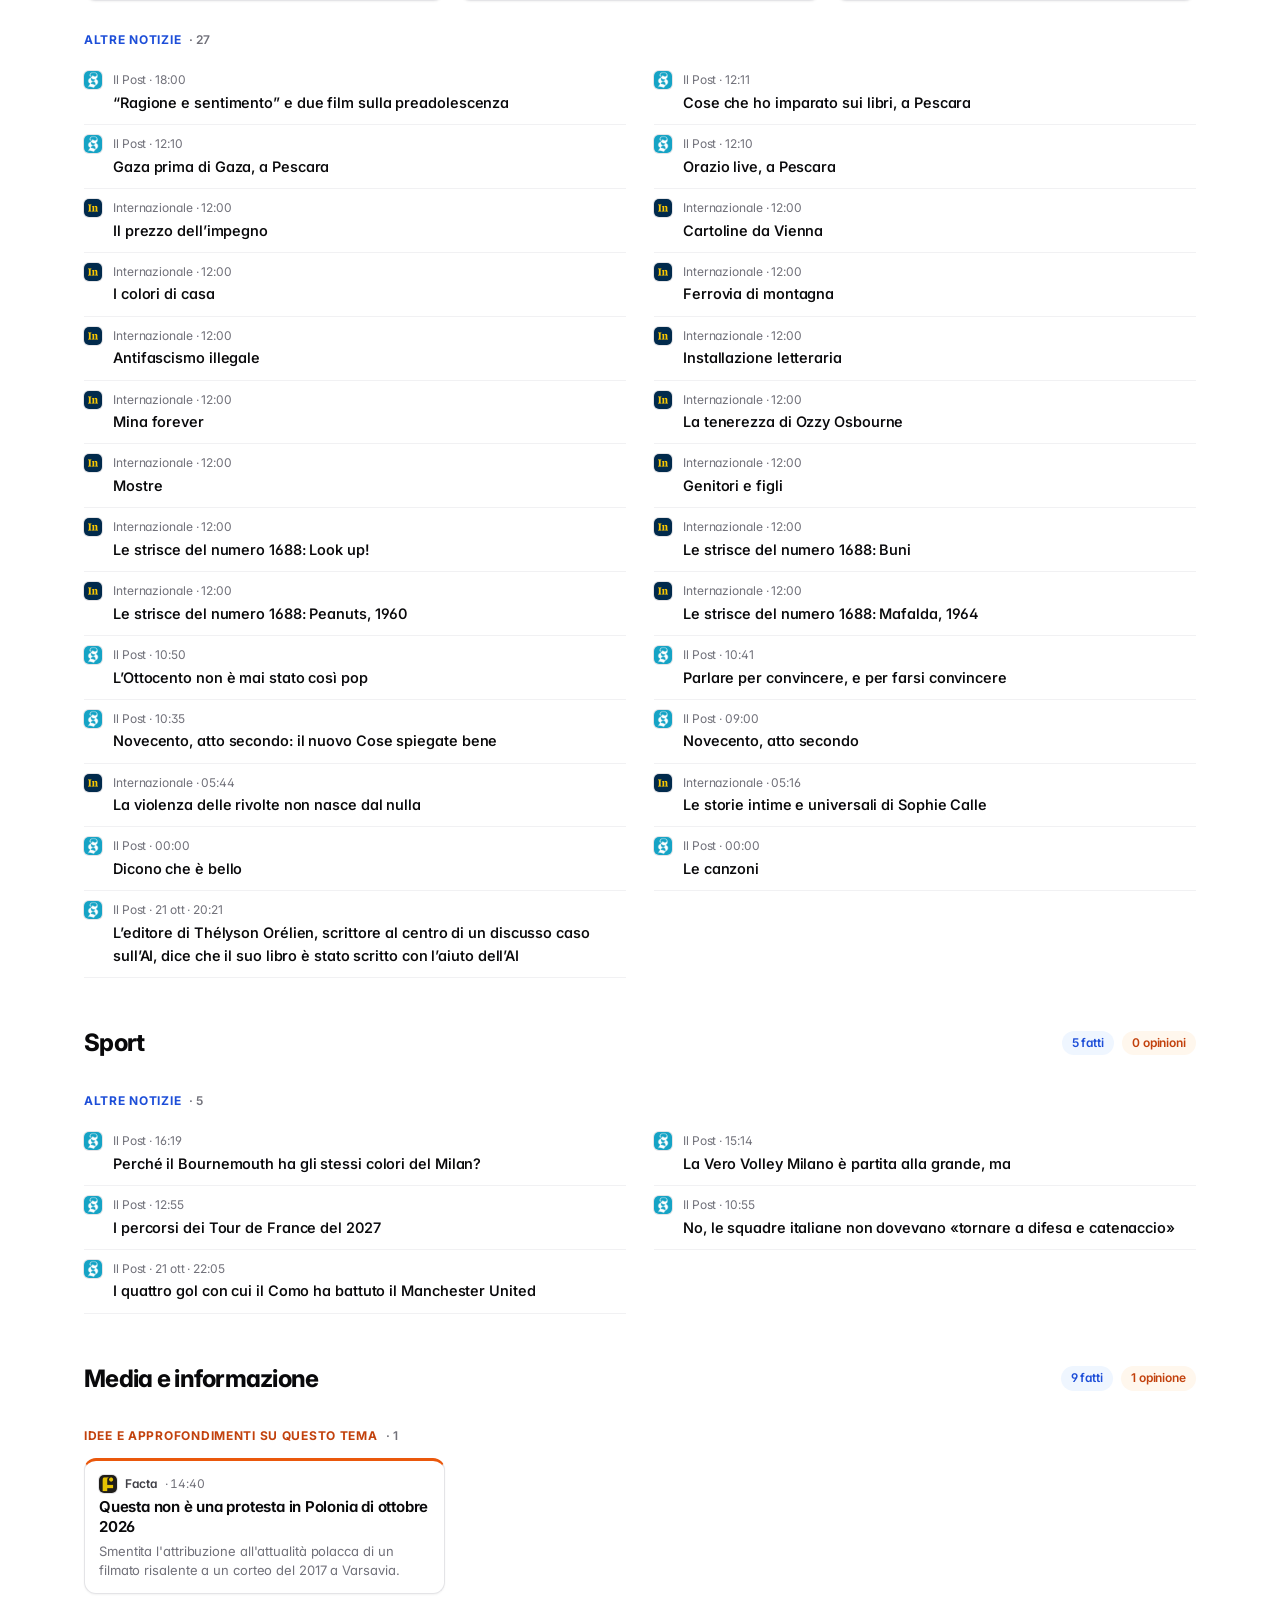
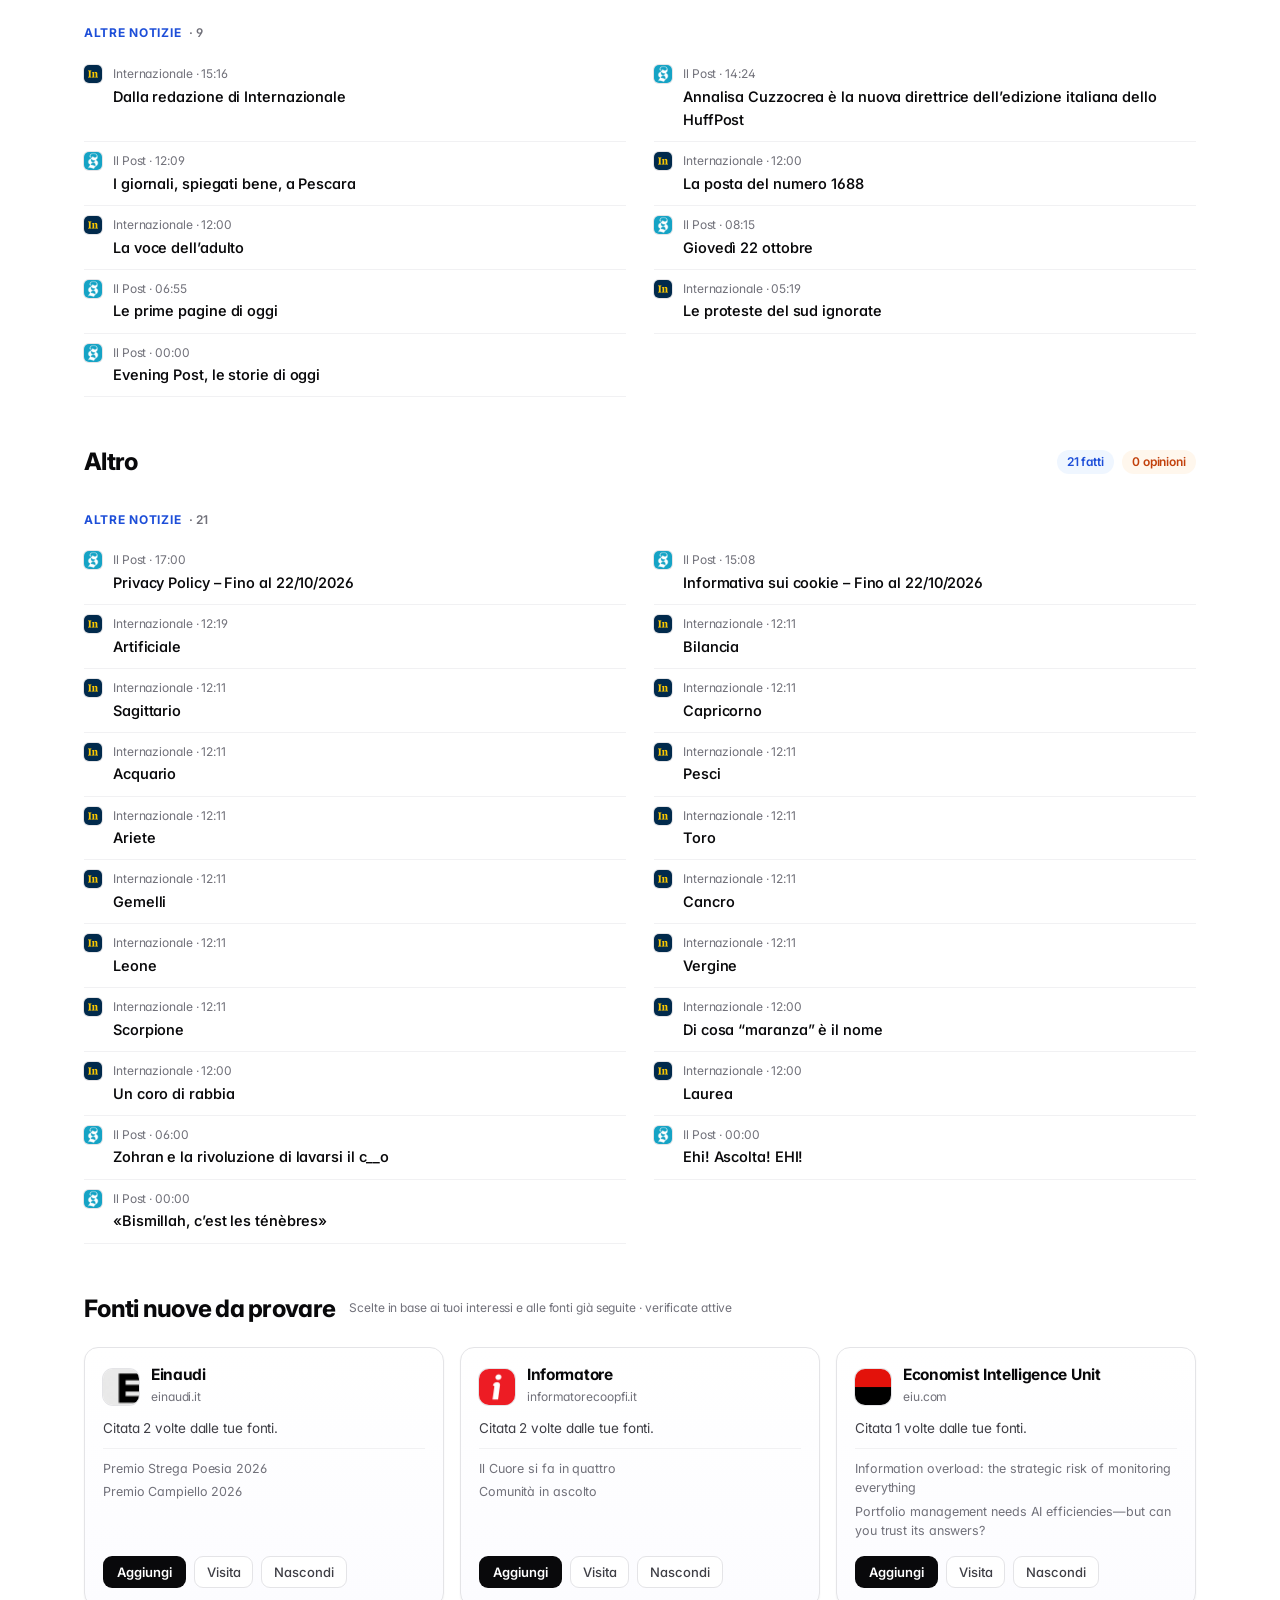
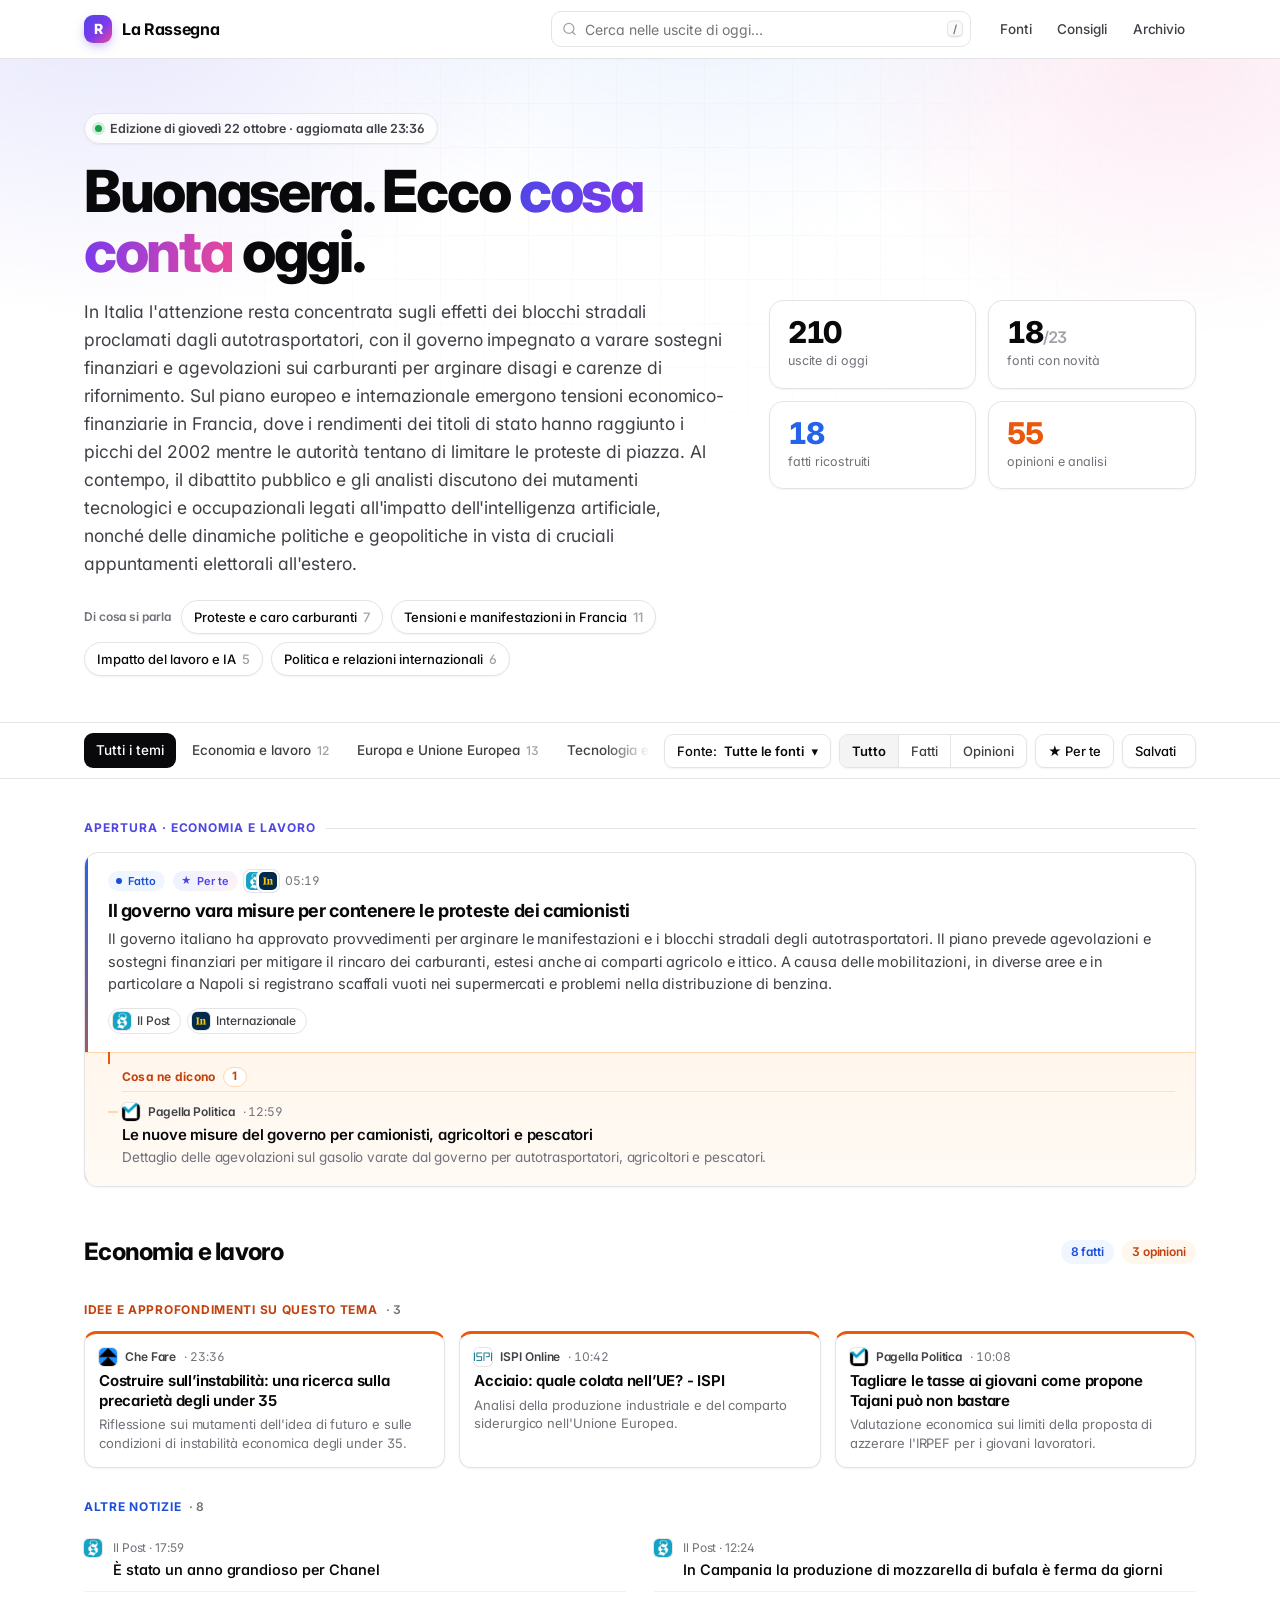
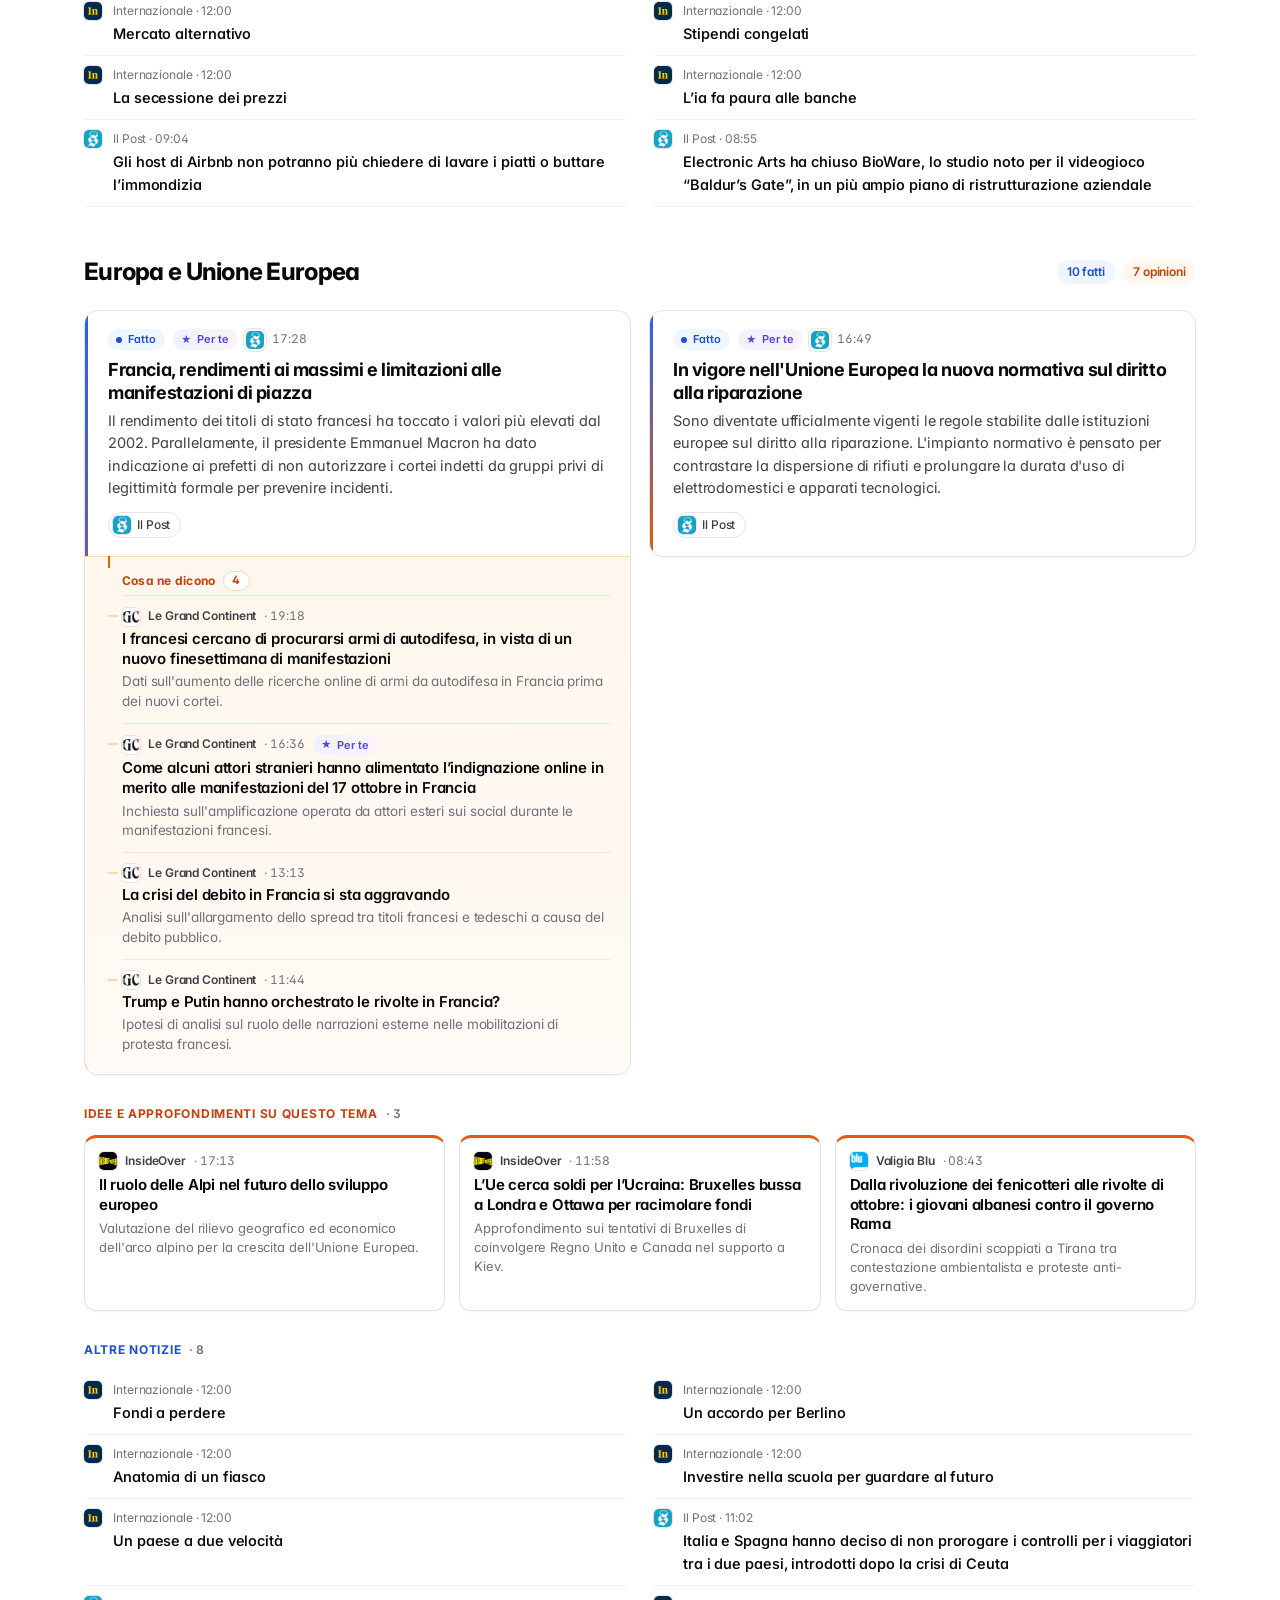
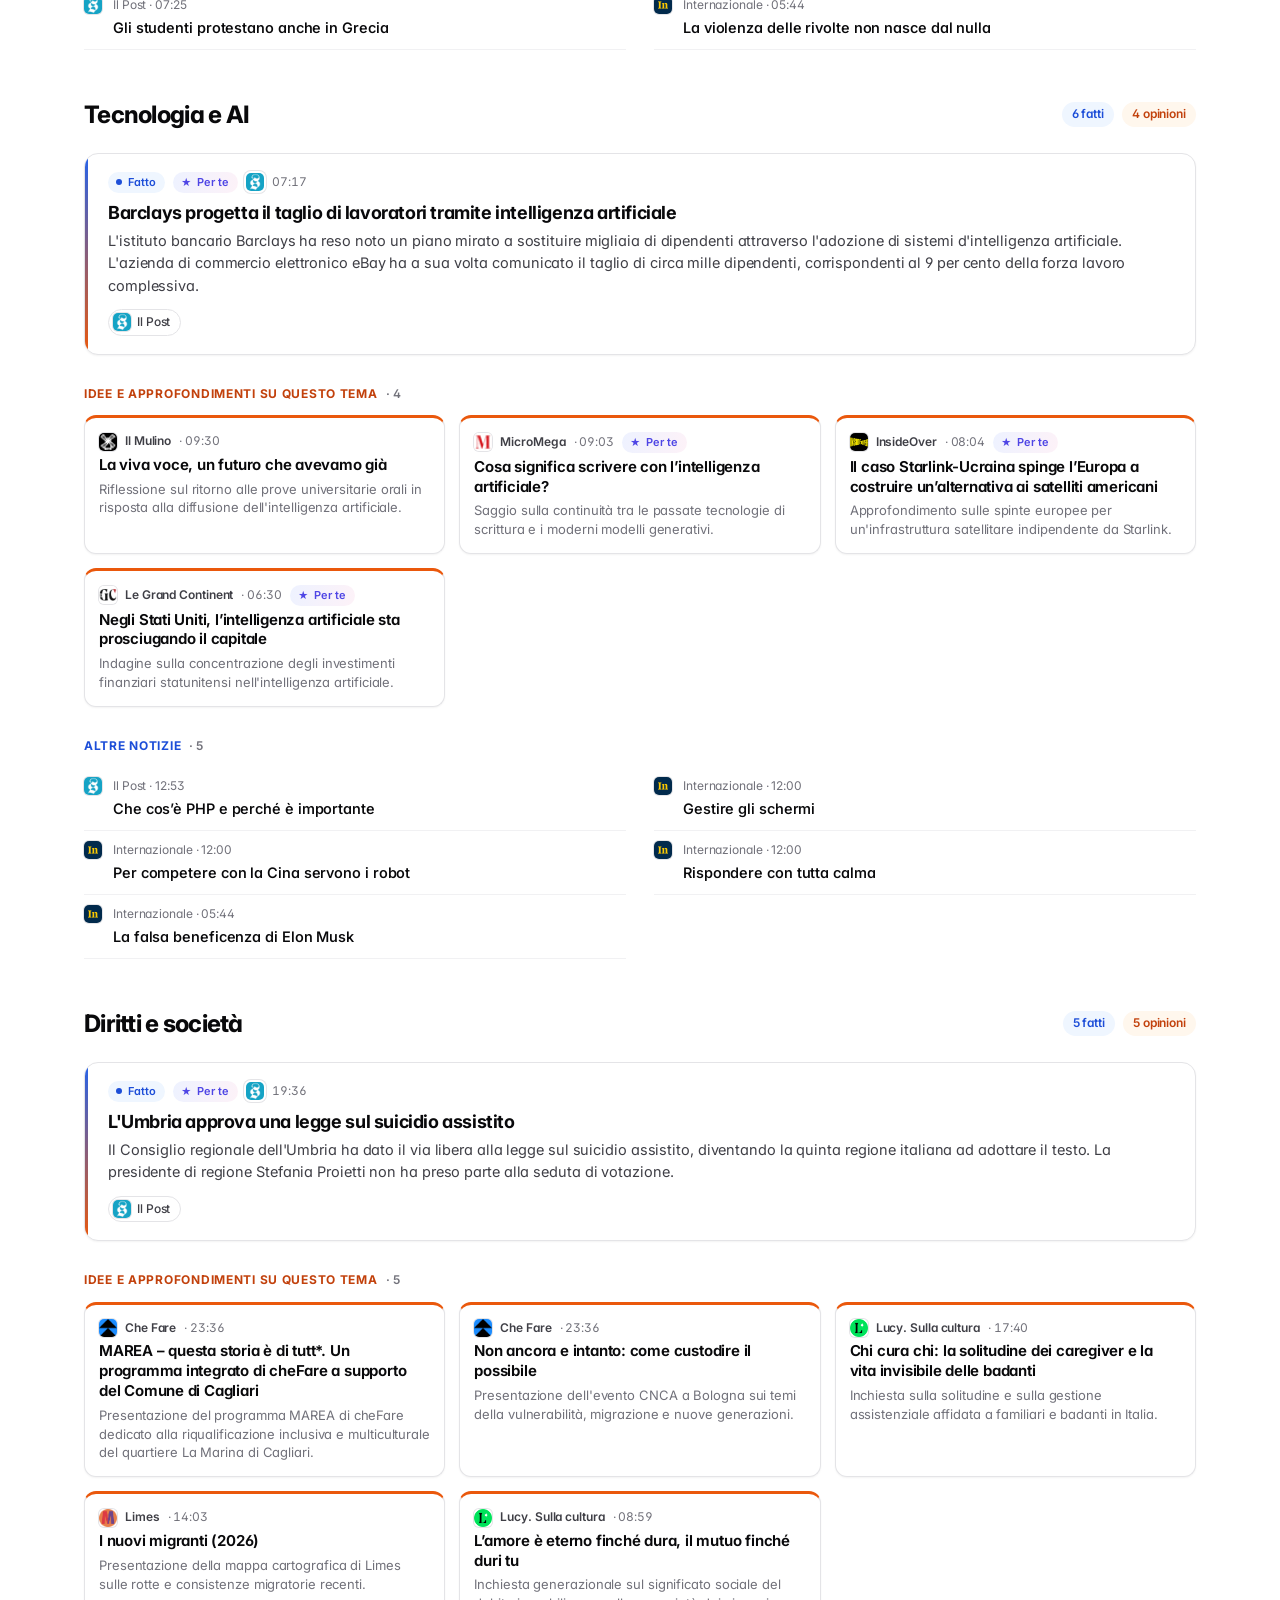
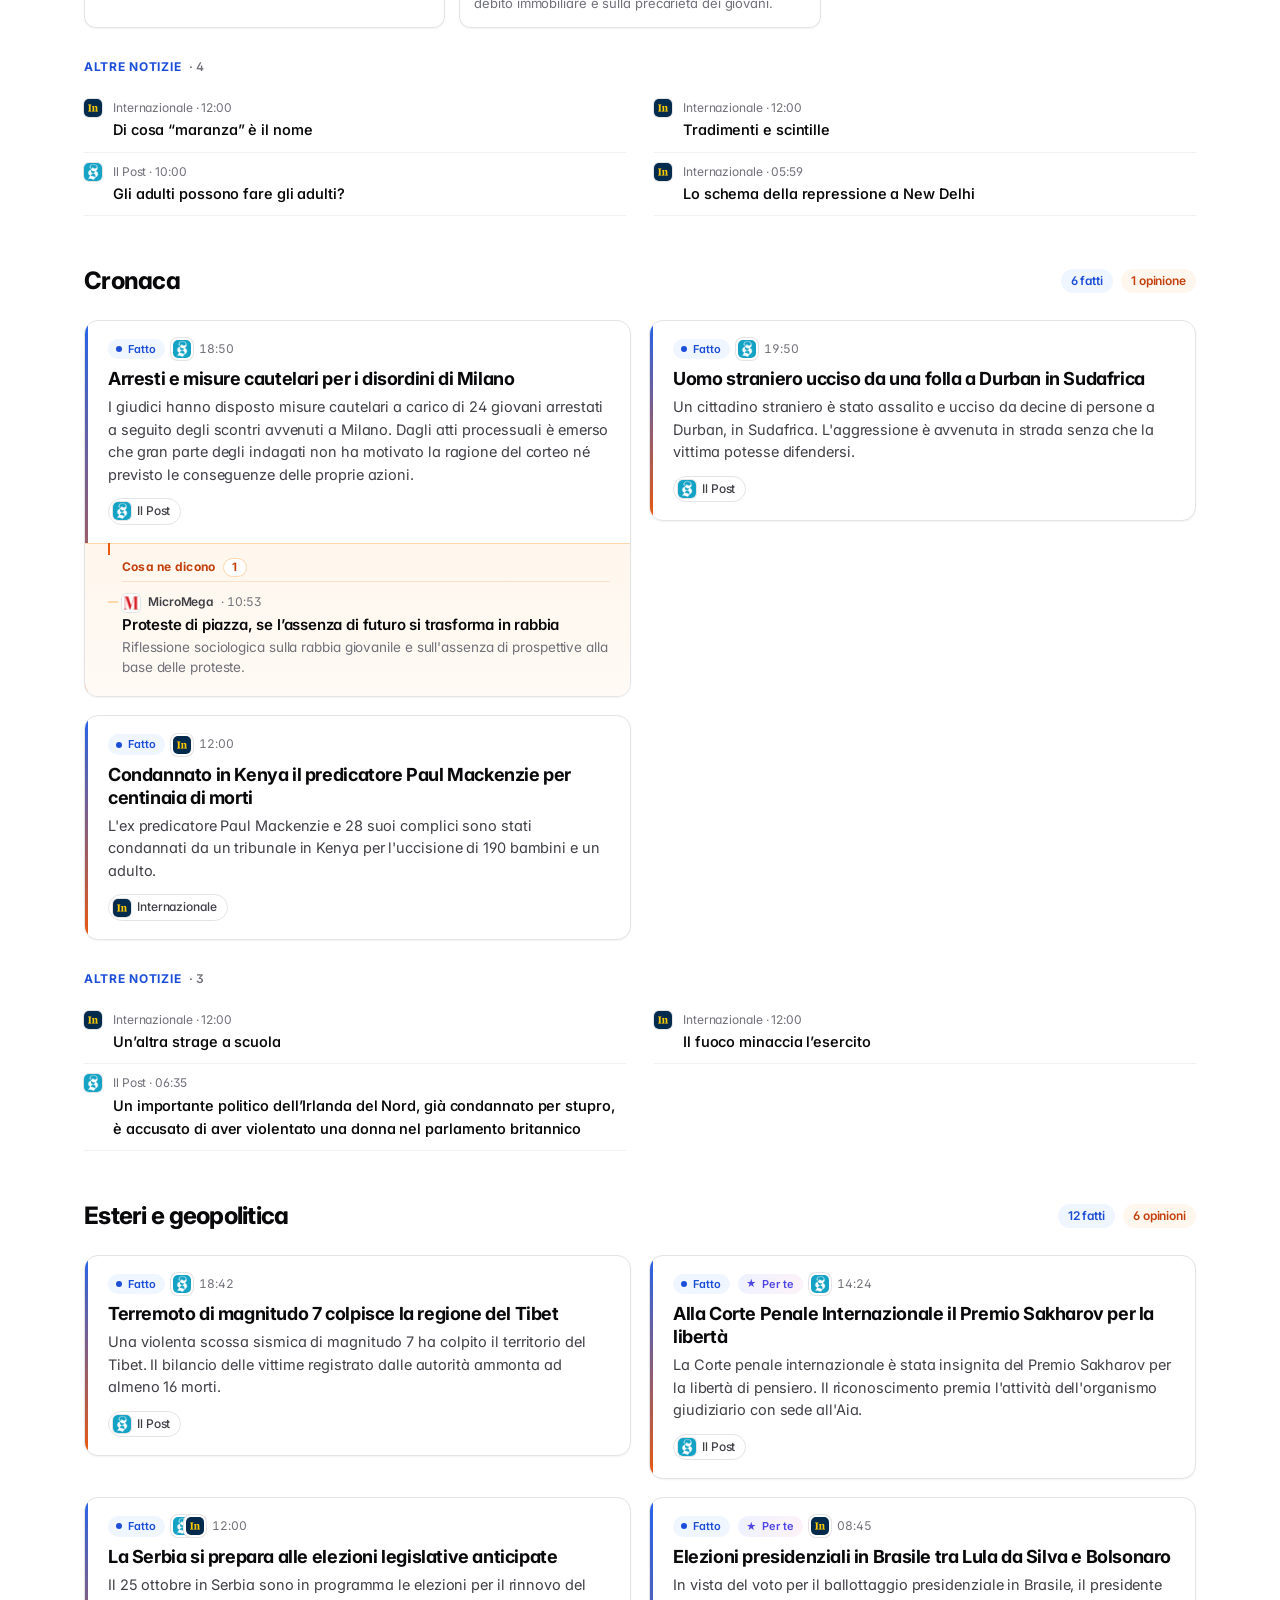
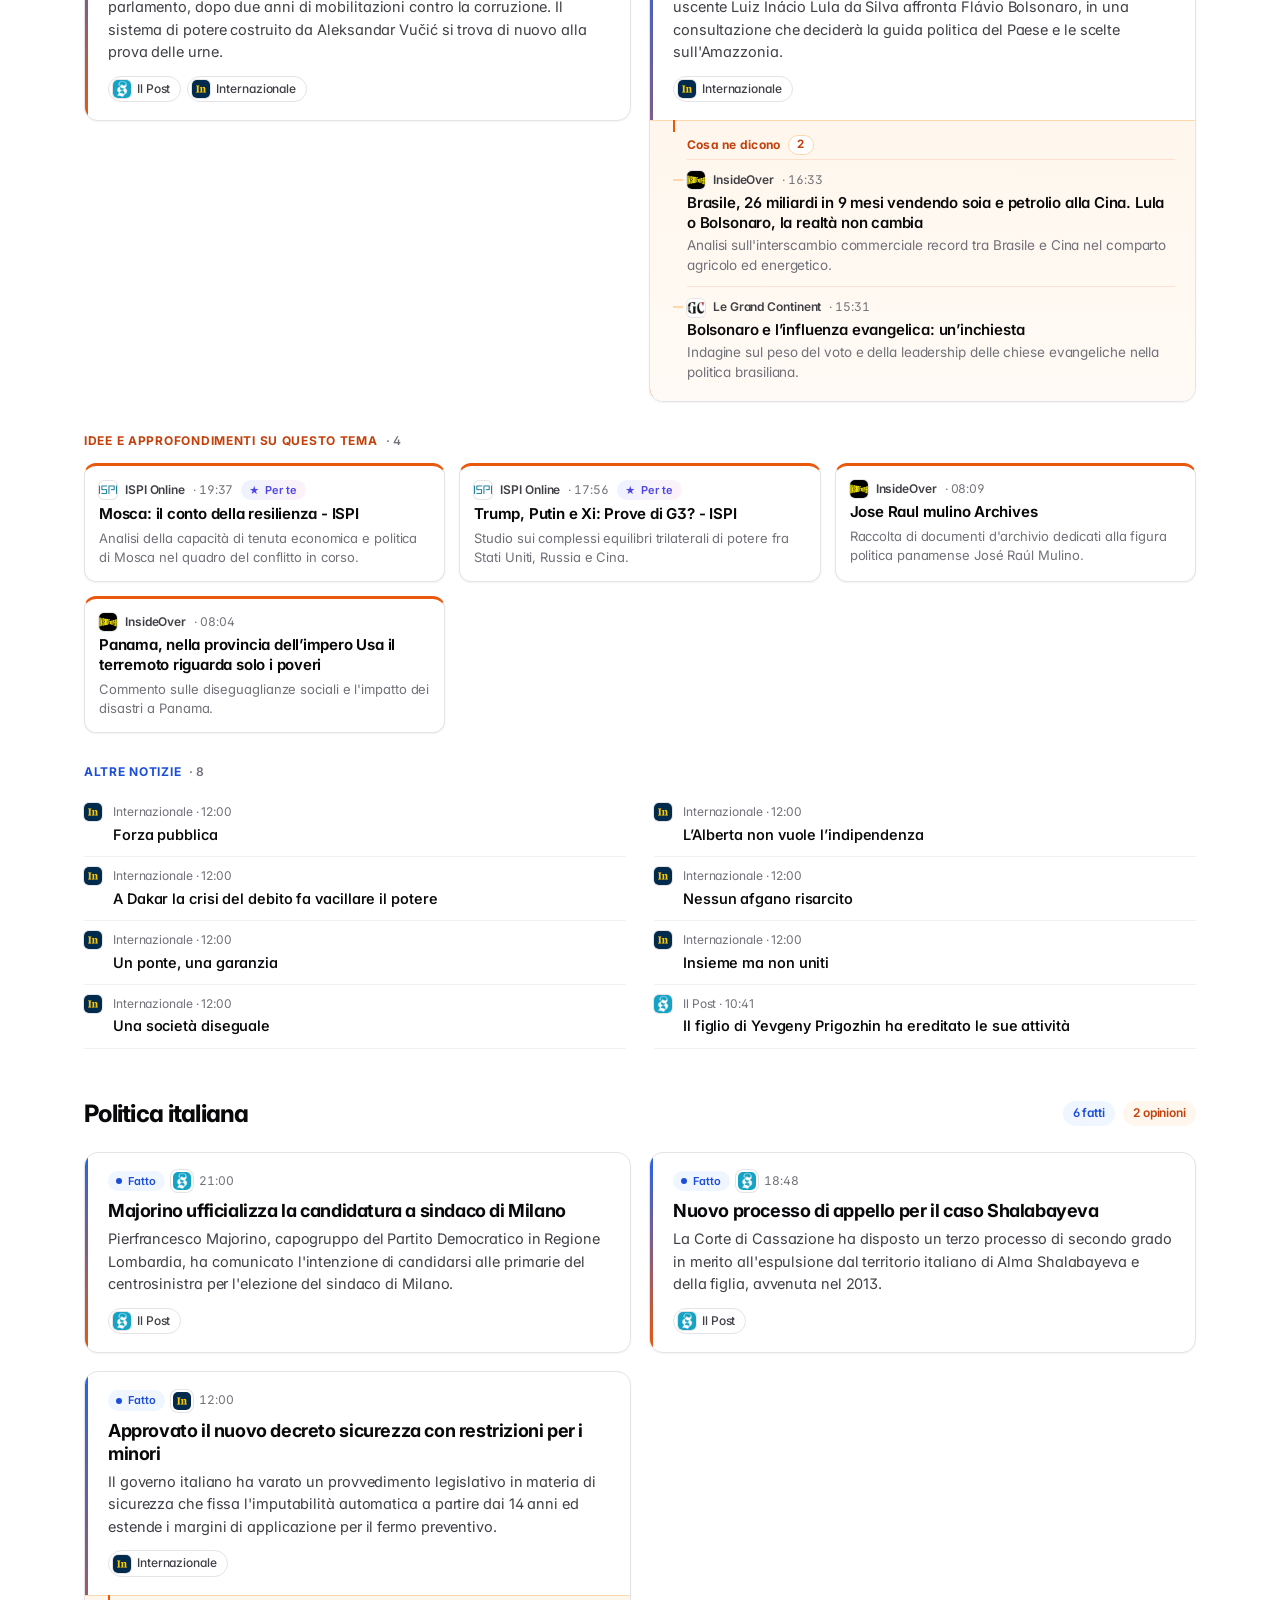
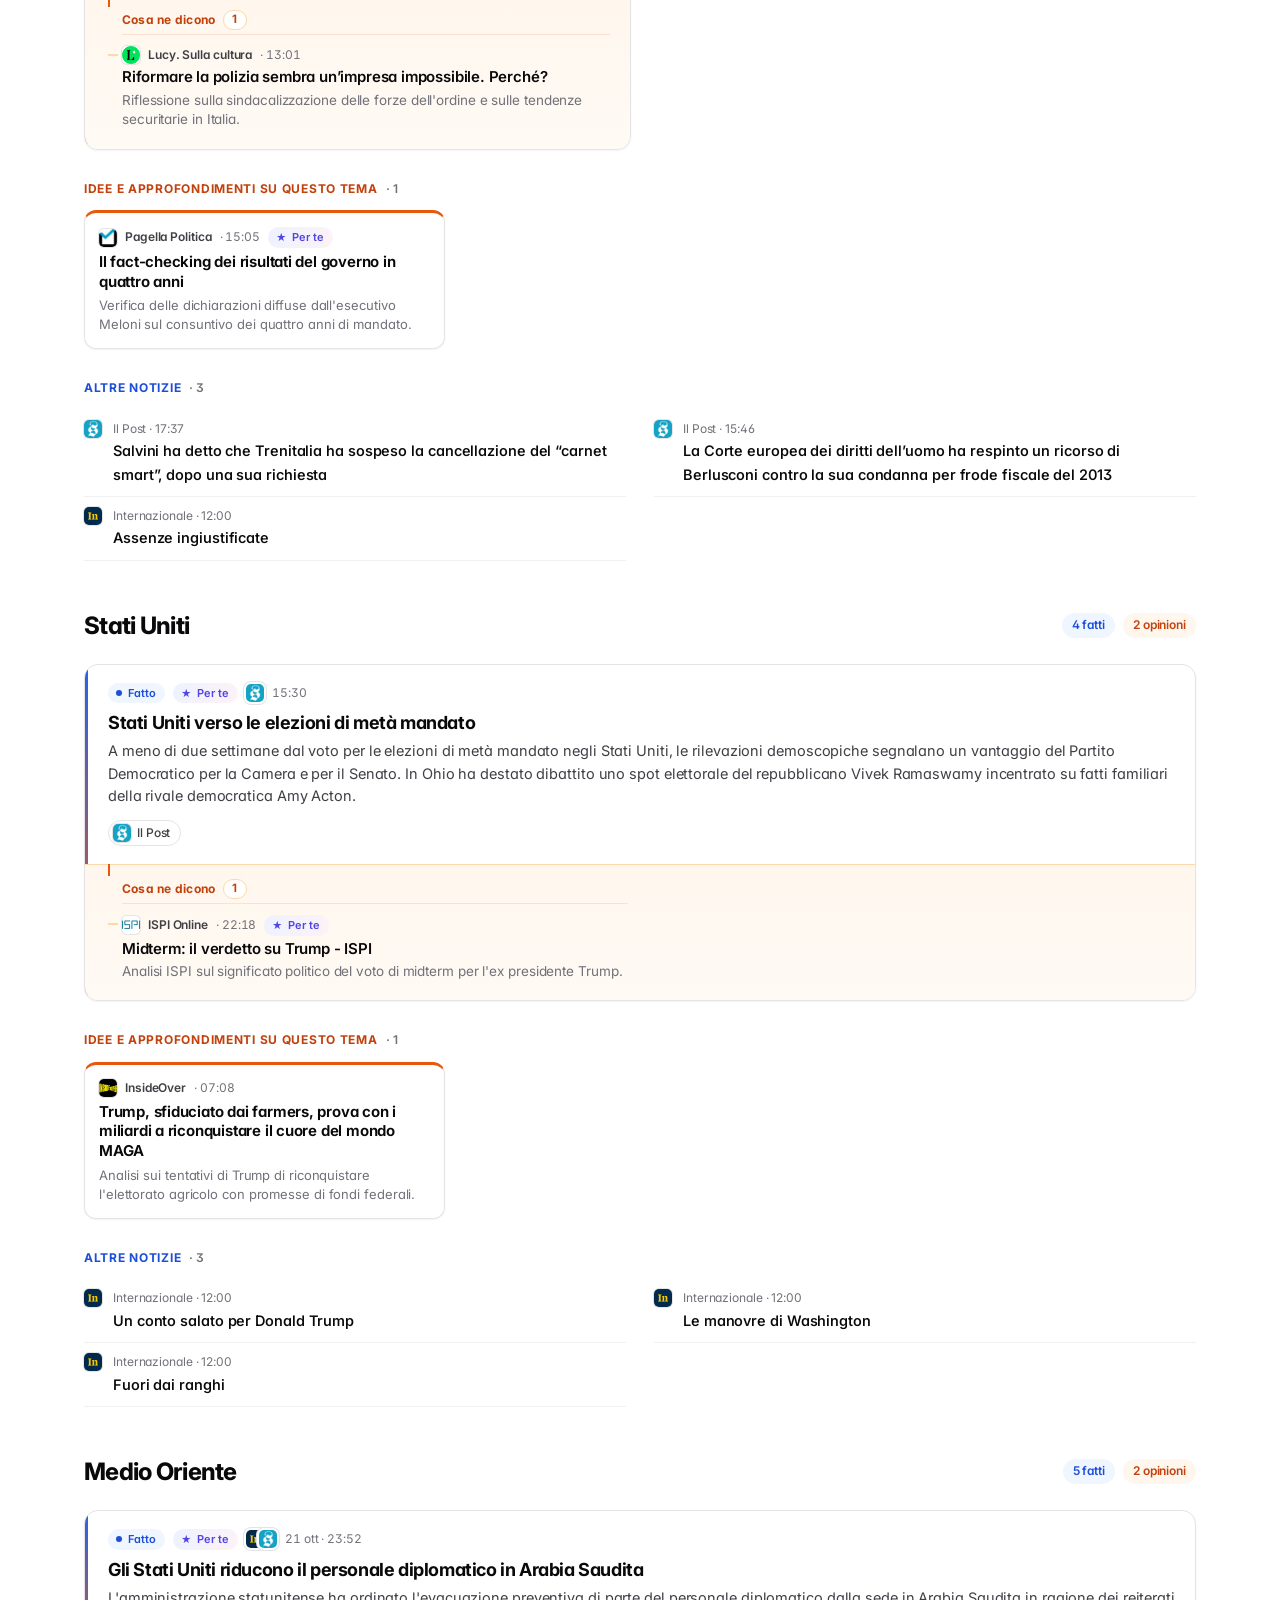
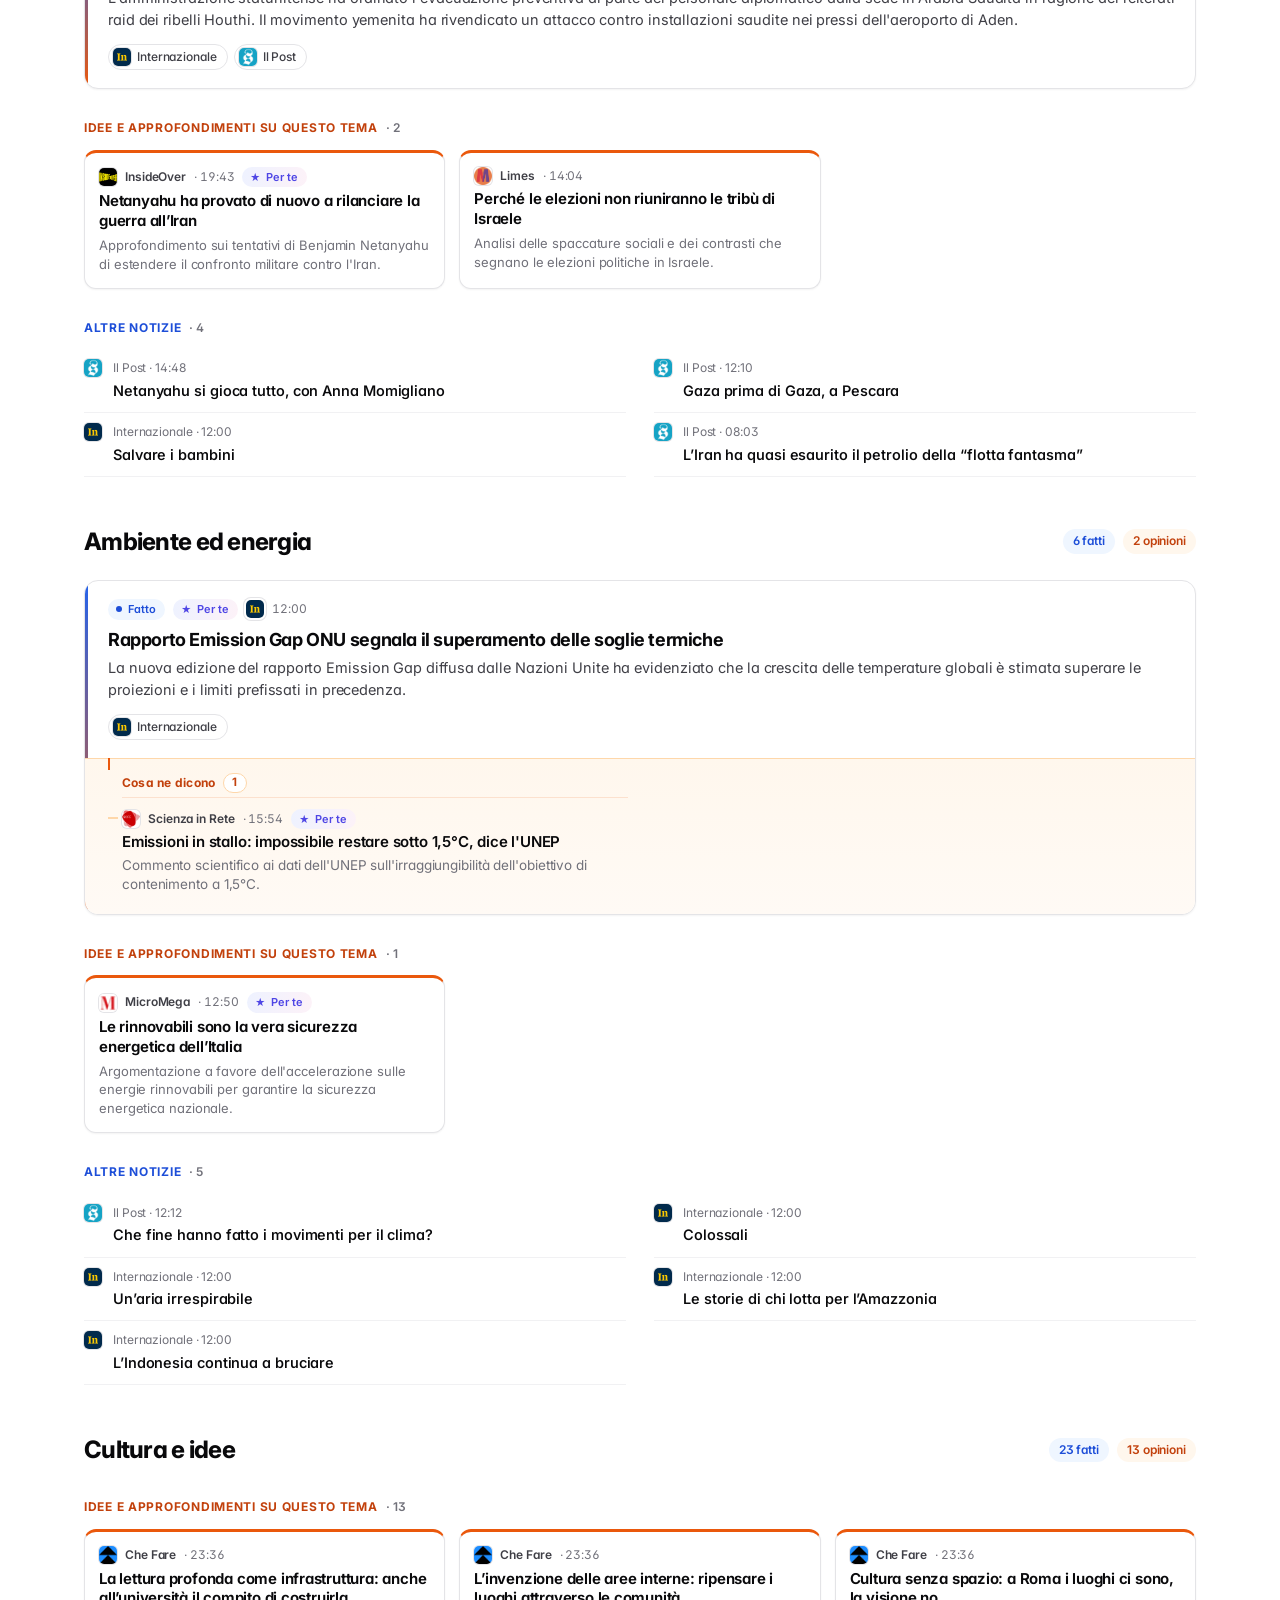
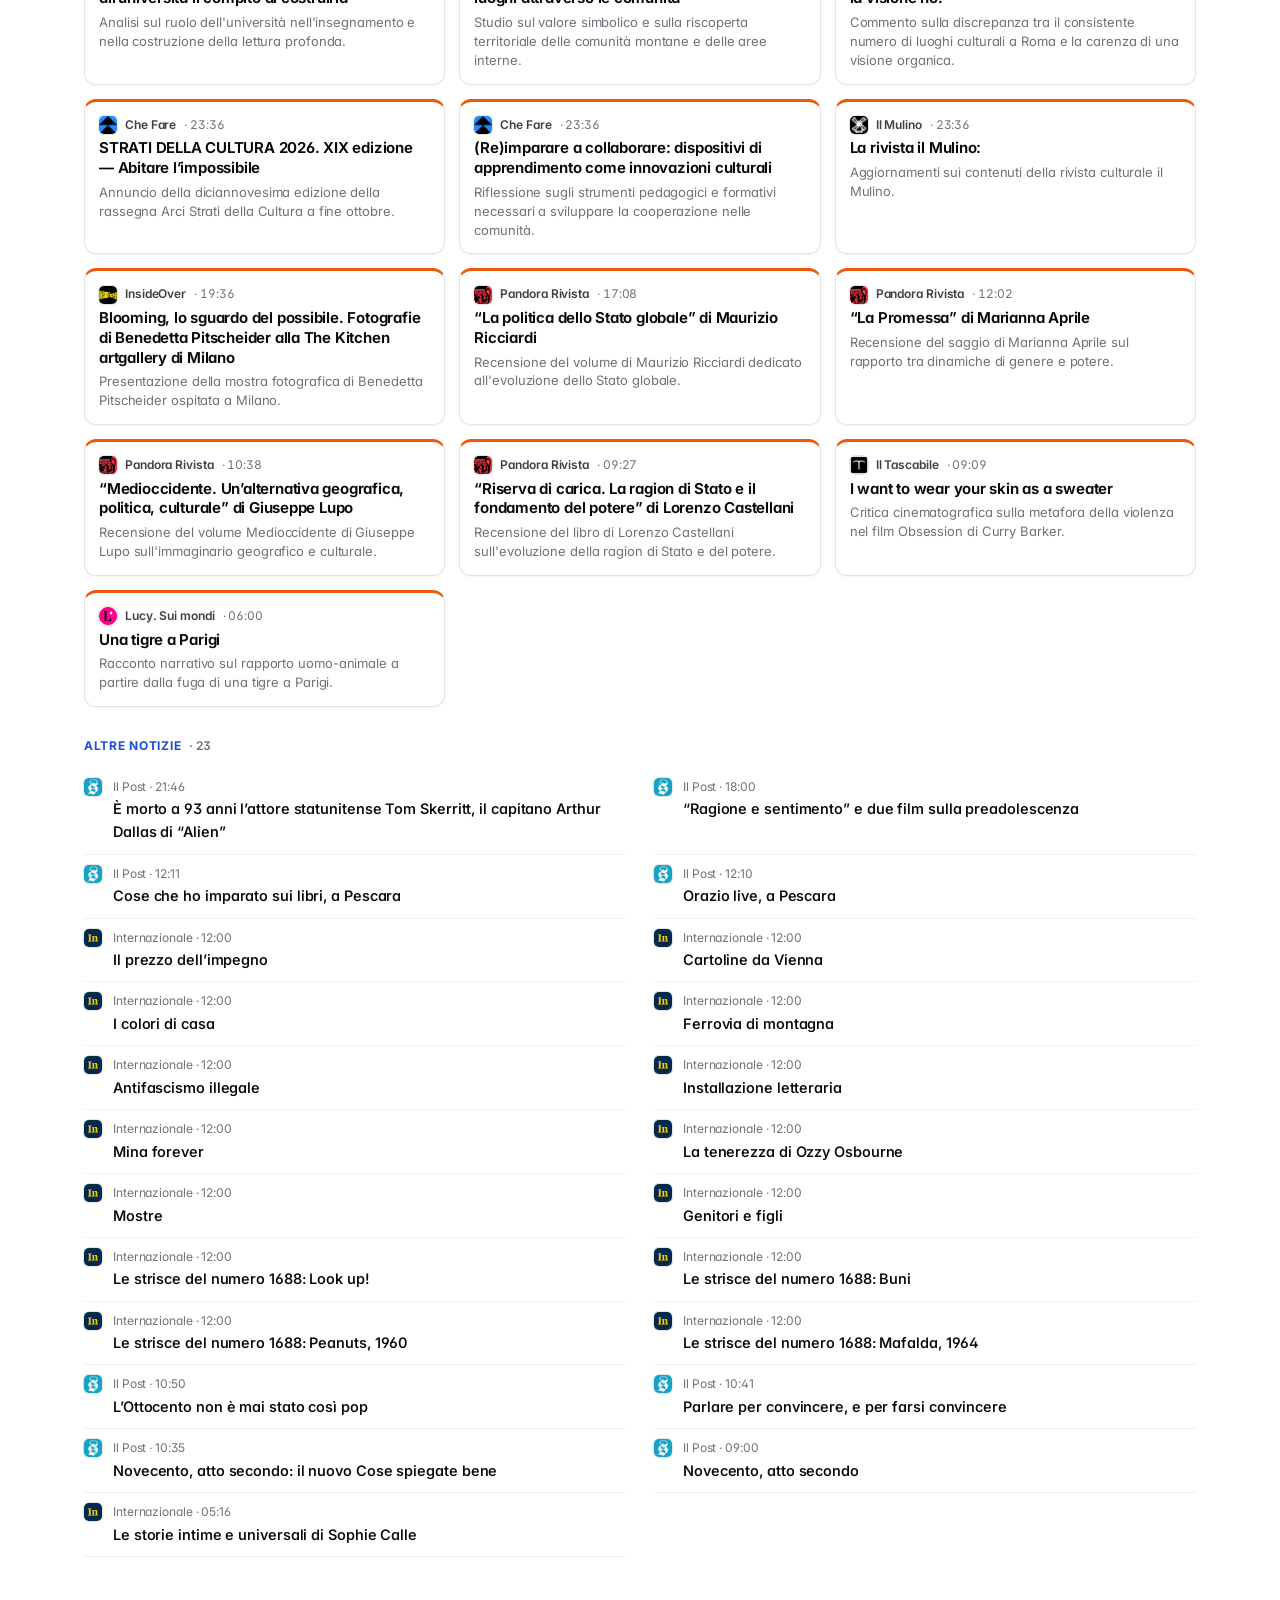
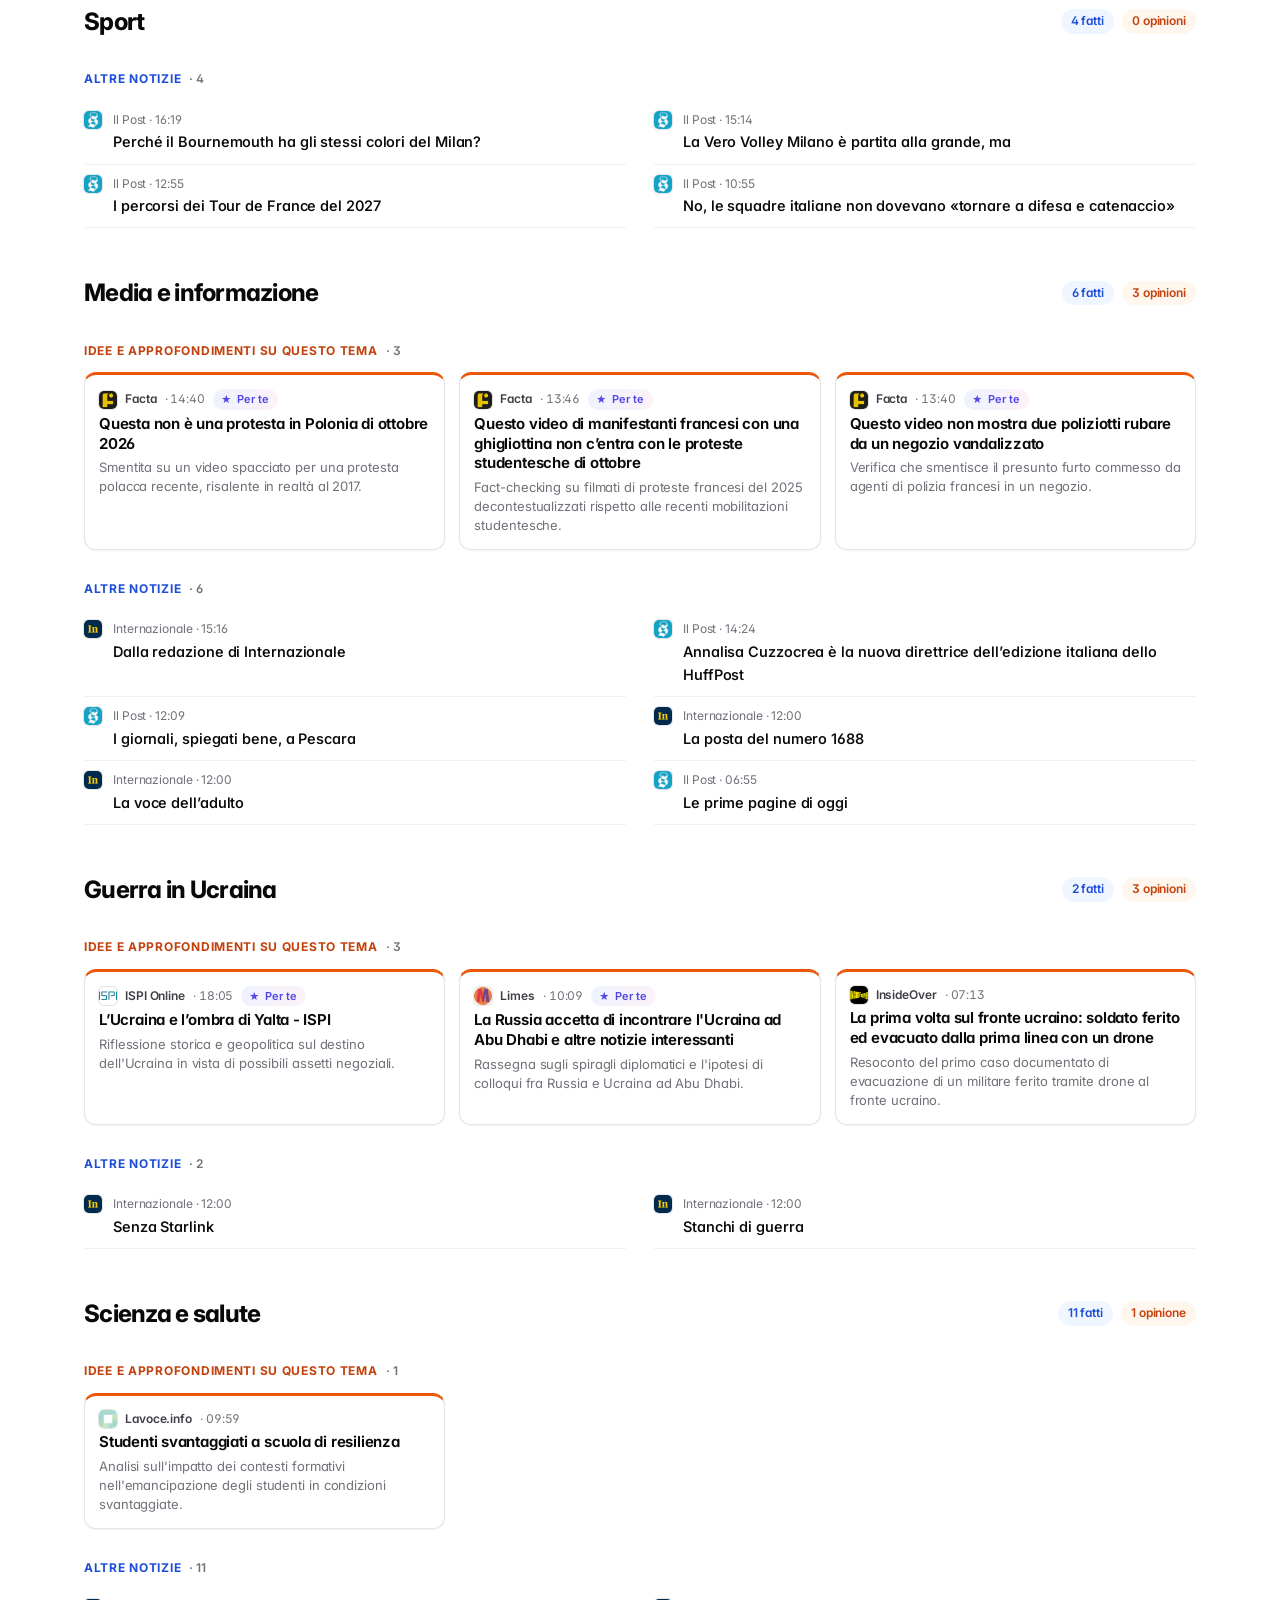
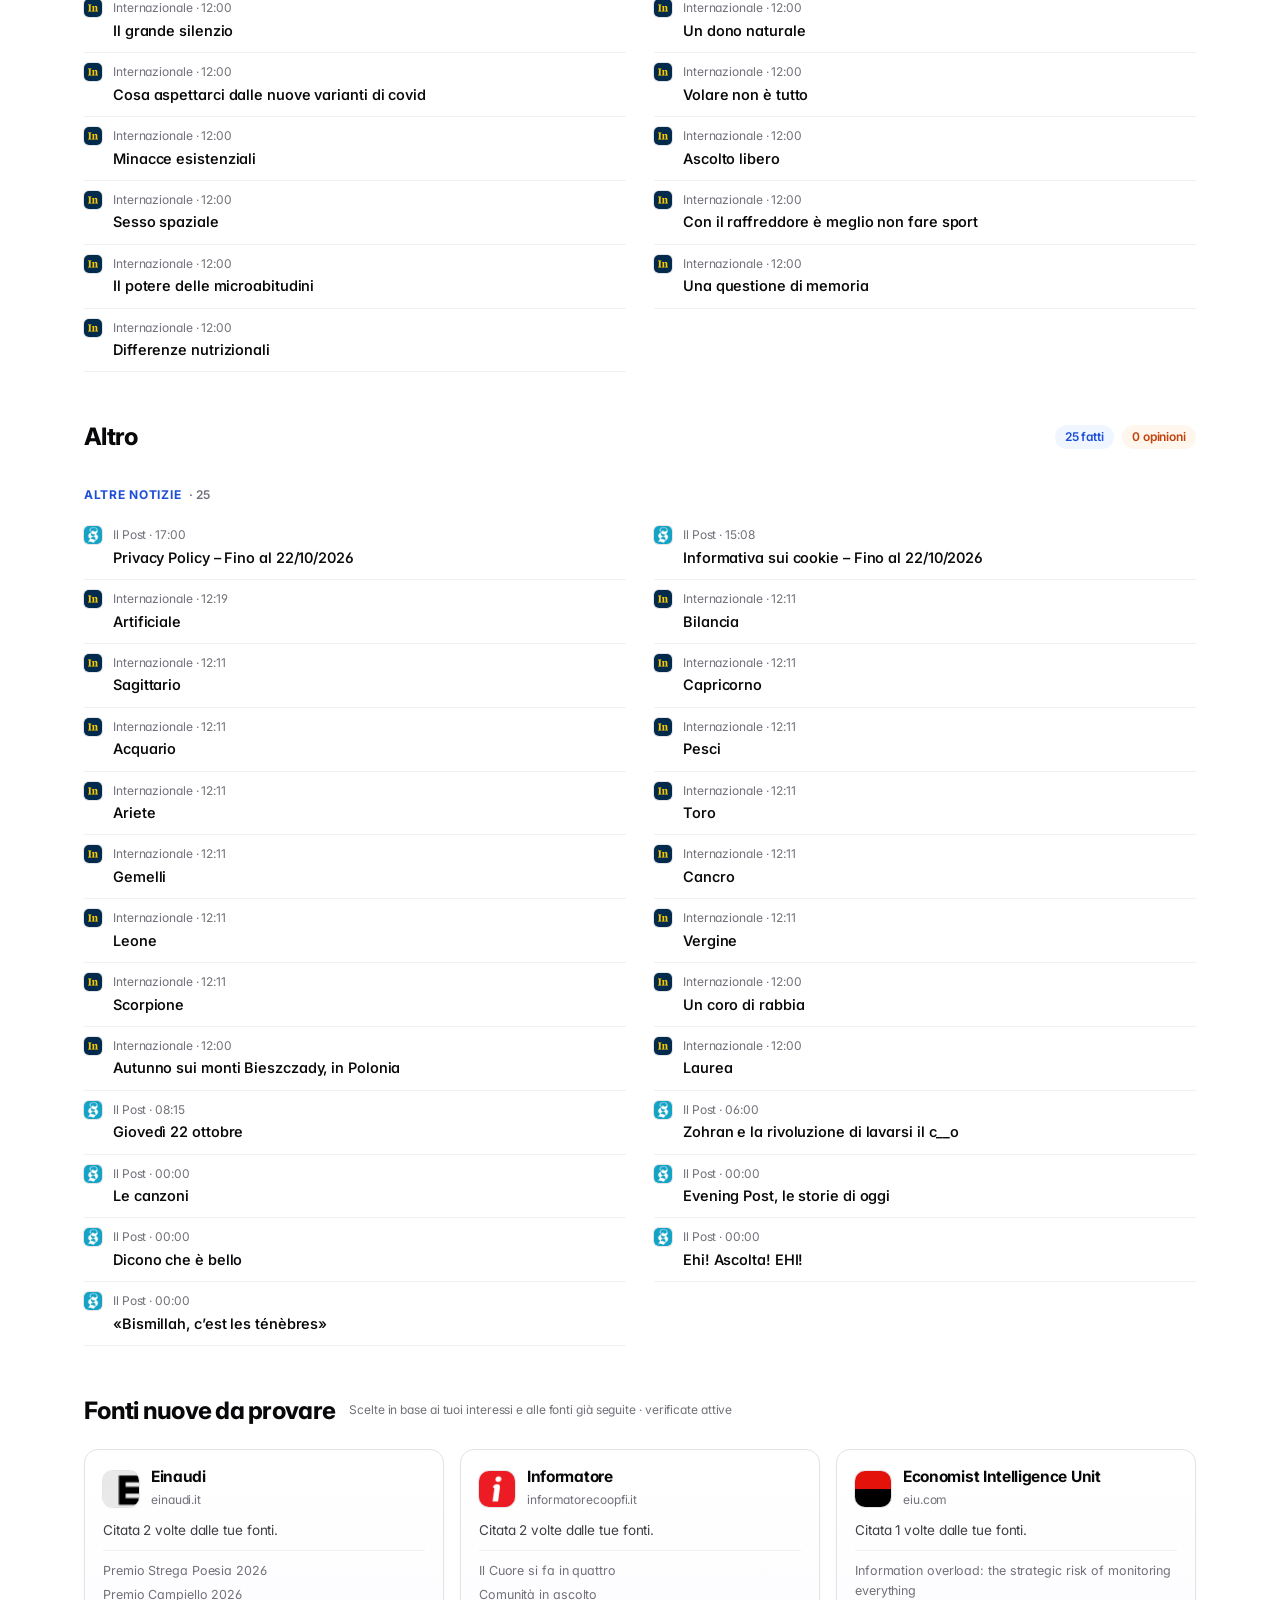
